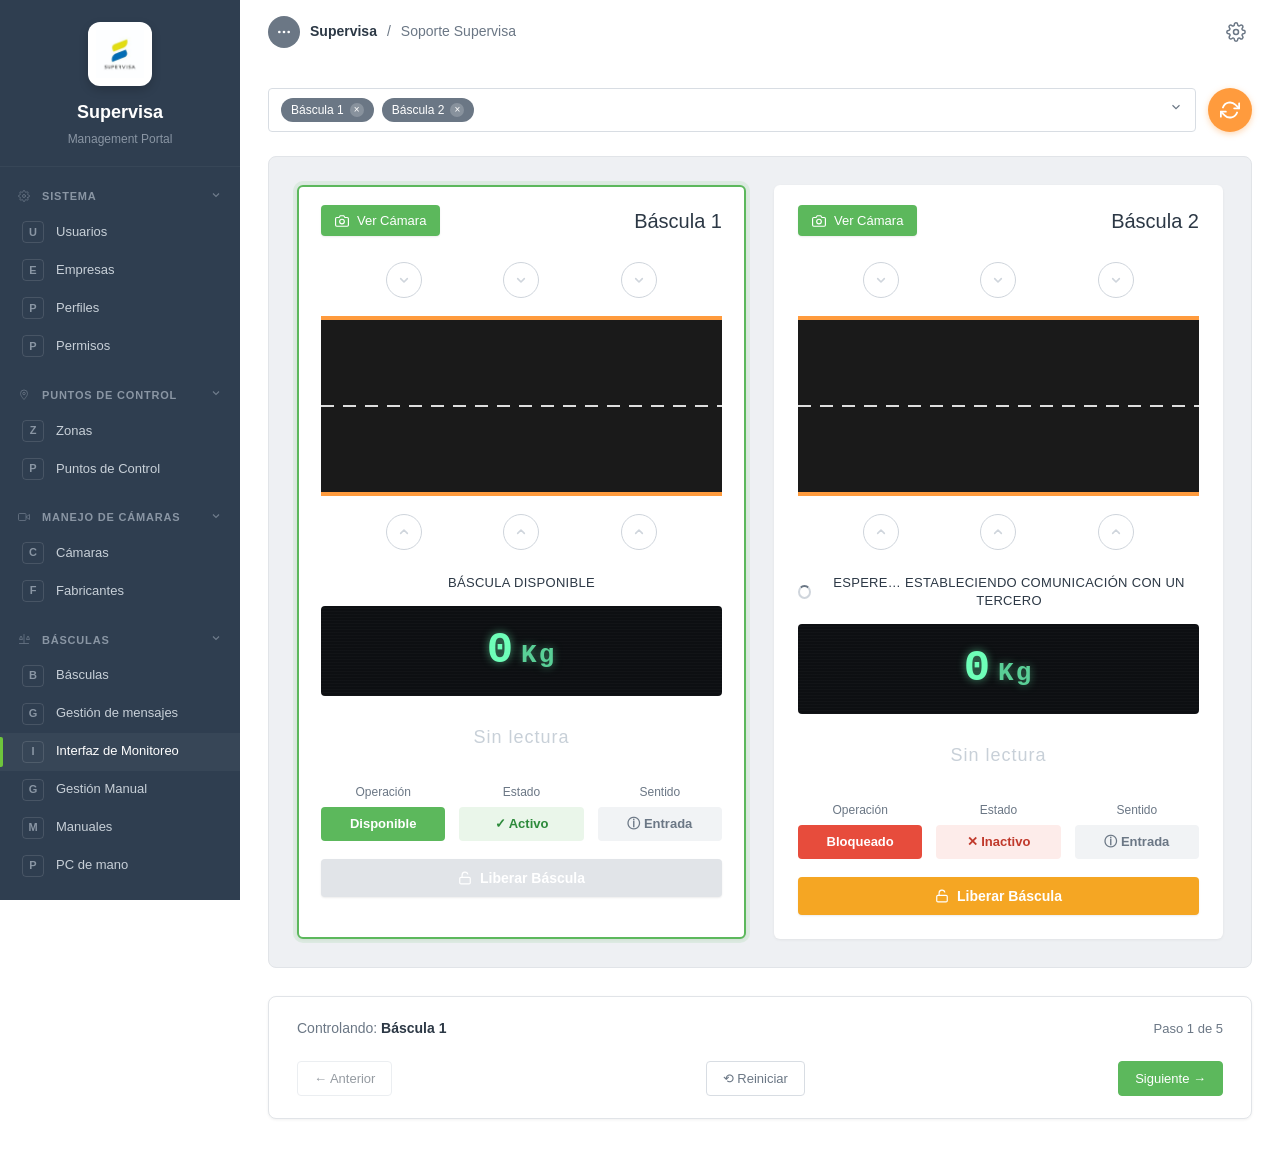
==== index.html @ ec1281cd "add index.html for Vercel deployment" ====
<!DOCTYPE html>
<html>
<head>
  <meta charset="utf-8">
  <title>Interfaz de Monitoreo · Supervisa</title>
  <style>
    * { margin: 0; padding: 0; box-sizing: border-box; }
    body { background: #faf9f5; display: flex; align-items: center; justify-content: center; min-height: 100vh; font-family: -apple-system, BlinkMacSystemFont, sans-serif; }
    #__bundler_loading { position: fixed; bottom: 20px; right: 20px; font: 13px/1.4 -apple-system, BlinkMacSystemFont, sans-serif; color: #666; background: #fff; padding: 8px 14px; border-radius: 8px; box-shadow: 0 1px 4px rgba(0,0,0,0.12); z-index: 10000; }
    #__bundler_thumbnail { position: fixed; inset: 0; width: 100%; height: 100%; display: flex; align-items: center; justify-content: center; background: #faf9f5; z-index: 9999; }
    #__bundler_thumbnail svg { width: 100%; height: 100%; object-fit: contain; }
    #__bundler_placeholder { color: #999; font-size: 14px; }
  </style>
  <noscript>
    <style>#__bundler_loading { display: none; }</style>
    <div style="position:fixed;bottom:12px;left:12px;font:13px/1.4 -apple-system,BlinkMacSystemFont,sans-serif;color:#999;background:rgba(255,255,255,0.9);padding:6px 12px;border-radius:6px;box-shadow:0 1px 4px rgba(0,0,0,0.08);z-index:10000;">
      This page requires JavaScript to display.
    </div>
  </noscript>
</head>
<body>
  <div id="__bundler_thumbnail">
<svg viewBox="0 0 200 200" xmlns="http://www.w3.org/2000/svg">
  <rect width="200" height="200" fill="#2f3e50"></rect>
  <rect x="30" y="80" width="140" height="40" fill="#1a1a1a" stroke="#ff9b3d" stroke-width="3"></rect>
  <rect x="70" y="88" width="60" height="24" rx="2" fill="#8b5a3c"></rect>
  <rect x="130" y="88" width="18" height="24" rx="2" fill="#2c5b8a"></rect>
  <circle cx="100" cy="50" r="8" fill="#5cb85c"></circle>
  <circle cx="100" cy="150" r="8" fill="#f0b429"></circle>
</svg>
</div>
  <div id="__bundler_loading">Unpacking...</div>

  <script>
    
document.addEventListener('DOMContentLoaded', async function() {
  const loading = document.getElementById('__bundler_loading');
  function setStatus(msg) { if (loading) loading.textContent = msg; }

  // Error sink persists across replaceWith since it's on window, not the DOM.
  window.addEventListener('error', function(e) {
    var p = document.body || document.documentElement;
    var d = document.getElementById('__bundler_err') || p.appendChild(document.createElement('div'));
    d.id = '__bundler_err';
    d.style.cssText = 'position:fixed;bottom:12px;left:12px;right:12px;font:12px/1.4 ui-monospace,monospace;background:#2a1215;color:#ff8a80;padding:10px 14px;border-radius:8px;border:1px solid #5c2b2e;z-index:99999;white-space:pre-wrap;max-height:40vh;overflow:auto';
    d.textContent = (d.textContent ? d.textContent + String.fromCharCode(10) : '') +
      '[bundle] ' + (e.message || e.type) +
      (e.filename ? ' (' + e.filename.slice(0, 60) + ':' + e.lineno + ')' : '');
  }, true);

  try {
    const manifestEl = document.querySelector('script[type="__bundler/manifest"]');
    const templateEl = document.querySelector('script[type="__bundler/template"]');
    if (!manifestEl || !templateEl) {
      setStatus('Error: missing bundle data');
      console.error('[bundler] Missing script tags — manifestEl:', !!manifestEl, 'templateEl:', !!templateEl);
      return;
    }

    const manifest = JSON.parse(manifestEl.textContent);
    let template = JSON.parse(templateEl.textContent);

    const uuids = Object.keys(manifest);
    setStatus('Unpacking ' + uuids.length + ' assets...');

    const blobUrls = {};
    await Promise.all(uuids.map(async (uuid) => {
      const entry = manifest[uuid];
      try {
        const binaryStr = atob(entry.data);
        const bytes = new Uint8Array(binaryStr.length);
        for (let i = 0; i < binaryStr.length; i++) bytes[i] = binaryStr.charCodeAt(i);

        let finalBytes = bytes;
        if (entry.compressed) {
          if (typeof DecompressionStream !== 'undefined') {
            const ds = new DecompressionStream('gzip');
            const writer = ds.writable.getWriter();
            const reader = ds.readable.getReader();
            writer.write(bytes);
            writer.close();
            const chunks = [];
            let totalLen = 0;
            while (true) {
              const { done, value } = await reader.read();
              if (done) break;
              chunks.push(value);
              totalLen += value.length;
            }
            finalBytes = new Uint8Array(totalLen);
            let offset = 0;
            for (const chunk of chunks) { finalBytes.set(chunk, offset); offset += chunk.length; }
          } else {
            console.warn('DecompressionStream not available, asset ' + uuid + ' may not render');
          }
        }

        blobUrls[uuid] = URL.createObjectURL(new Blob([finalBytes], { type: entry.mime }));
      } catch (err) {
        console.error('Failed to decode asset ' + uuid + ':', err);
        blobUrls[uuid] = URL.createObjectURL(new Blob([], { type: entry.mime }));
      }
    }));

    const extResEl = document.querySelector('script[type="__bundler/ext_resources"]');
    const extResources = extResEl ? JSON.parse(extResEl.textContent) : [];
    const resourceMap = {};
    for (const entry of extResources) {
      if (blobUrls[entry.uuid]) resourceMap[entry.id] = blobUrls[entry.uuid];
    }

    setStatus('Rendering...');
    for (const uuid of uuids) template = template.split(uuid).join(blobUrls[uuid]);

    // Strip integrity + crossorigin — blob URLs from a file:// document inherit
    // a null origin, so crossorigin forces a CORS fetch that SRI then rejects.
    // The manifest bytes are ours; SRI protects against CDN compromise, not this.
    template = template.replace(/\s+integrity="[^"]*"/gi, '').replace(/\s+crossorigin="[^"]*"/gi, '');

    const resourceScript = '<script>window.__resources = ' +
      JSON.stringify(resourceMap).split('</' + 'script>').join('<\\/' + 'script>') +
      ';</' + 'script>';
    // Inject after <head> so the DOCTYPE stays first; prepending the script
    // would push the parser into quirks mode. DOMParser always emits a <head>
    // (synthesizing one if the source HTML omitted it) but may carry
    // attributes through, so match the full opening tag. slice() rather than
    // replace() keeps us clear of $-pattern substitution in resourceScript.
    const headOpen = template.match(/<head[^>]*>/i);
    if (headOpen) {
      const i = headOpen.index + headOpen[0].length;
      template = template.slice(0, i) + resourceScript + template.slice(i);
    }

    // Parse the template and swap the root element. Scripts inserted via
    // DOMParser/replaceWith are inert per spec — re-create each with
    // createElement so they execute, awaiting onload for src scripts to
    // preserve ordering (React before ReactDOM before Babel before text/babel).
    const doc = new DOMParser().parseFromString(template, 'text/html');
    document.documentElement.replaceWith(doc.documentElement);
    const dead = Array.from(document.scripts);
    for (const old of dead) {
      const s = document.createElement('script');
      for (const a of old.attributes) s.setAttribute(a.name, a.value);
      s.textContent = old.textContent;
      // text/babel scripts with a src: fetch and inline. transformScriptTags
      // does XHR against the src, but blob:null/ from a file:// origin is
      // silently dropped. Inlining makes it a plain inline babel script,
      // which transformScriptTags handles unconditionally.
      if ((s.type === 'text/babel' || s.type === 'text/jsx') && s.src) {
        const r = await fetch(s.src);
        s.textContent = await r.text();
        s.removeAttribute('src');
      }
      const p = s.src ? new Promise(function(r) { s.onload = s.onerror = r; }) : null;
      old.replaceWith(s);
      if (p) await p;
    }
    // Babel standalone auto-transforms type=text/babel on DOMContentLoaded,
    // which fired before we swapped the document. Trigger manually if present.
    if (window.Babel && typeof window.Babel.transformScriptTags === 'function') {
      window.Babel.transformScriptTags();
    }
  } catch (err) {
    setStatus('Error unpacking: ' + err.message);
    console.error('Bundle unpack error:', err);
  }
});

  </script>

  <script type="__bundler/manifest">
{"fcda21b8-706e-493a-9b18-1ca7907c703d":{"mime":"text/javascript","compressed":true,"data":"H4sIAAAAAAAAE+y9eXvbRpYv/L8/RcW3Y5I2BcXO9CxSKxlFlrs18XYlOZm+bl+pSBRJRCDARoGS2Ym/+33OUisKlOw4PT3vO36e7ohAodZTp06d5Xd2Hz68Jx6Kfy+Lqaq0EqdKTlt40sAfWa6uVVmvlqpqs5/[base64]/gLfR5VlQqH4hvTV1D/n4k9lydVIyqNL3ASulFJpe5+JZ/DN8OuIrBO6+HUBv3WxwI/uOXX4RW5cwW4wIZLqI4ED9/GI32730YwoSMhTcBtpM/i8FaK6Hbppi2g/1794S4lg1RwQ+q0VD6QAwe/2v2dfaY3u/[base64]/er0/PB5/2cwx7KMv3p2evjH7c3NGjlPtXd2fnpydH7x4tXT4/6PaSkvlnWuOv09ffXs5Pnx6ZYeNzUsVpP48oeTp7d8eQ0rGn959Orl+fF/bhnstK5a9b4z1mevTn88PH16cXr8bMtE1c2NbPKLRs06c/Xm7DWwii0TtdYrYDK9Xz4/OdvSb/P5RVnoTu9fHL941f/pUi3r+Ivnh//nz/1flPJvm/iLV8+enR2dHh+/7P+sns30tFGqct++OPzzd8cXJ+fHp4fnr04vzv784rtXz93HRasa2daNKf7s8M1/JkoP/v3fTckBFLWcZa7aE37xrBou5Wai8PekVMRlhShmInyBfLFal8jPDJsNCnzh8WJTjRCNatdNhV/u46MP9/A/0G/3fVs34qBn2A8ehA29TRZ7B/0Ky6Wm5d3+PTu+ziiwFwH774wjKBwMKBooPt2Fc1uIh+J7pVZatI2cXtHZp8R03TSqgkNRr2Q7Xagmw7K7Pnc/okJPbRk4L7A5rhoq//eialVTydI+gJGJn6mGermqK1W1H/jtLv6XW9/D/kJ39+/a3wl0ZKDhdJgV83UjkaT0eroQUotFfSPKupoLWYn1Kpetogr1ol6XuaD9mItZ3cASFK2olMrhEOof/HfQ4BG2ZkffNrLSBbQcjSD++HDa/u+1Wiv7ZTDwMU3lrnjDJ1KjVk2dr6dKTNRCXhd1A8O/xDGr/A0OSF+CUFOquZxuQNJQGVGUxo4W1fw5vtoTM1lqRU3kRX4GNaxLRW+pKi7zUfNf31SGVKjsefwSRDb8wiy9uFnUZgXqm0rIauNeQlnZCtnwSnFV5UZMFBz4IAW0zXraqrx/jV5hu78pbdomn6rJes7tPmvkEtf2g+GF/PHx+7aRZ62cXpkiZmNaLqhVXGqo4U+z583O760RSxsewDuePkr3M+u2KA5cf8LWXft36wH1ASYL6BlLiWK5IpmI9mhRAW9WuZhsAopqFIj1QFT3tvV+rsxqU+1mSm/5Bgsf5rmq8vUyGK8bKiyc5koHAxzBYZ4DD1EwZtHWKzHDMd8s4FIBL2hkQOtEp9eyLGBP5fe4UmDx6ZkbeXNLzT466JlkO7nQp6cKdn2rSGZWbkLNDO7olZoWs2IaTf29e95A4ZU4uOMs7/ujgS+TfYcXwxGcgIOBI4fw5PKp1R1Qu2Lnc/4zG1VVcAKfTeuVOnx9AqsOfA4X9vj9SjUFTk0pjhoF83l8DUv5J1nlpRKHr0+yoJojOV0ovh7YqoIS5/Y4OG/kFKjBb/FlLa4q4HuT9VyPxWRtTp2VamZ1s5QVXEGVbotqHg6AePWfCqDecBD4Wot1pVv460Je10UOd+dnsizhFiRmSrbrBi/Az4qJami2dbuezTJxUrVAMnjmUFNED2JaN0os1XKiGryaLeG3krooNyIHYhGazhHoK9ZYaL1WGpp5evyDmKyLMtdZOAykstTMnOMBc7Mopgvq5FCPTAOKqVrc1M1VFnDgM7zwnTBn15bvp0WWvZ7n48433km/1/ei+xWePXvdR/bk8DoX9TzrPVDSL/ZvqakrdKQe+7tvshFTWZpruNKw+O2izjW8keI7OVGlWJXreVFl+AV9dlKJ16evnoohyFGVWMnplZwrLW6KdlGvWyGnU6WxUiIrcwrrEV/x24XawJkvSjVrQXCzD4pKt0rmuOKWV9/IphriXmnj49GxIxDqhkAkFyVuF9nM17BndVaqat4uxvAEqAXUD4dNIzdDLPmNeCy+pY92xGOxJ74ajcXFldqIA/F4n/76A76nH48e+UxQYK1vsdSOePzObxifvtu3ZS1PFGLVFFX7o2yqopoPBzC+wVjQCKmfo+hcvUf/s1OimqZuPm5Ontx9Up54s/IkmpYnbl6e8MQ84Z+9U/MkPTdP7jI5ONK7zI4/PUEVJSgoowqMrMiaqelCVnNUMIEyqqznxXQsNvVaLFGHeSOrFsgZVFHmO7pfoIBal+rHol3gkflUXWc3NzfZTxro+kaVZRYszlZB8iO4xL5XnxFe7igGDUfBuU5f4/15MAqJZylbOOAHX+qBWymmGPgPaGamsh2+xTrejQJ5RemyqNqdvNBwCuxU6j2o1ypFauMdwxR2tZypHVBJVfOdaa2aaSyyQEswv8+oQ9z0Uq48bWXRqqXfeRY7zrBaems7N8LT50g2arYu98TpS+/WkSu4IWpRV0QKq0bNivemN2FPsnWlF8WsHQ6Y0vbEQDzieaNGflTI/CropCyh/roatAL1qatGyRx5aCZXq3IzYg013n2mEsoULTcMvLpR8kqLk+N/2xOLtl3pvd3dedEu1pNsWi93Z6xi38XZ3aVzeffx1//8+CtXx12XpKp36CYK/d4p6/mchRP494wnHfR5bQ0XKup/BkfJkPfDW9x078Zmf4yjuRtFNxdY57zIYSLPWtkquqE+q5s31bJeV63K7XWNL1zxAfGyrlfD1XpSFtMTkIuqqRrj6aaal57U7e/DC3u7RAVQ+HHmvfQ3m726vqQ9G1Ty4IEY+g8y0K+UcoNlf/klKJxV2C0Qm+mcLqV2+wyauiGy+h7PorDdR+J+dl888gYY7Ok7TuVb18K77u7pyPJ06Nw/[base64]/QSfwVBz+hLAuEZdgn1JFRMeUqTo4WaXmlxs1AtqPzqBtcSuSEOUxetr90ptF1jq2VZyUYujZoF5vhDtLlQbVSYHzfKnrBwEXL1MBf/eVLXpZLVB3HerBUQOLc4ptuEqKGnN4VWXheausXrsX0yK5wiaJeVZi+onj1PLxB2tKOCtfc/IT6M78Vz96xupkq7lcjYosnarwp5uyiq6/pK5TDFFVB/ofmKCARoqpqqppVF1W5oS90olI8fPqzq9uFDoEkpnr56QbpISQyZPzU1/BnkF7mxc4s7FtcRGwbxBpql+nW9BLpXK7C4gSKhZdWf7Y9Z8YHmfbGQmgQnUOqsW3GpUdCADXgjiQPgHsnjjuGc3BRliWVoNsQlTZLdFESll5ZFYHkqa+q5tH36sShL/gCty+7N04IVp5dxLz6WSmmaaCUbRdfTDsl/awjpA44d7+JHOAlCzlrVhBuHiKS7cb4lceiDx2MEnBZWGytLuII7qmUWRd03OoykCpQoX1XIIpBcrTK4ZwuM7UhS56noP3wHM1f9YNS7Z07VqpS4a8rSDBAJLBOH5Y3caBSXkG7rxicyUFCskRKpuE/3vE4taHjCs0FqUSzhu0mpuoSpGkWnl5ivZSOrVvHCB3UgLcJGXi5VDg4M5cas5VjwFUE85HswLFTYAyIEXkMcGF27cbcyn4FZqMscFIvrTj9/E9Il49kHpNBStQpnWbxU79tofv970jqTGY5qK7H7w/902m+85rYQ/5kCPxih1xOt2oj6kU3imaHeF7rV9lpwAXeUoprTChXaVGaGz5+yvR3qX6oGr7cgMbRqvgnENHktixK1gG2NR4CpjwWjAlQ7qKUryPC2BprOxPmrp6/2QKNaayWCLoHYZS865hLzUOTrhiheYYf+vmS9kk1byNKjan7Cp1lbw47GfuUkCf5dqP7lb0DqZ8wit5G5Px2fTuWGGQ/8+5w1mLF0fiBe4Rpk9Nu+VstVu6FX7k5HbfIHs0apv6mhV3C0H4vE36GzEAryC1WuQHMNwjDMG04+kT1S5cy/qfjisZ0mK30MgfY1Xl/B9WTMC9mYSUF+jmXg4gj/3XfP+SO8tOFfqAs4CZpH6YmIQDRqpscoBcO5wrMmRV7MZooMqzRJJfQgu+cagg/FgT+RTutQwPIWf1N8oZnJddmaUaBMhY5xSpairhQ4ZejYRGc0XZ6FzrZsKjqwVf7yS/KGYdXNdmo9vUGhQ0ustaXa1d3GH2PpwMoD9CmX+khpwJm1P5ck8LnlgNt7aHX6vkQOHW3WldCbarpo6qpe63Iz5g6yBh7aVWANW6OyaqIE+x6Itp7jdTATOKFTWZnjBS479YoUXFSbZYt0ceEZUu/VdN2aW49hd9BL00lUDEyp7Xv2zgFnce4PnFwJPSZpT7rcr21sLw0TxfcQYe45q7oA9lxRhdCX2RrNZUM4D4MZGmXipFOPVRSsV3hmWppz29tqulHBCt0JOcoIDmmwuODCapzRiXJ7nuqbNfWSNtxDe/qjTsSOHpbMGyCSVKOmqrhWr5E9wVafqFndBL4w0TVrjLcmJEH0zgx6DK8MS7O3NtDtTJQhH+BY7FUJnfVWKzyGf3GH523nce0NsuWNxP+Ml0x1l1Pc+Bm40/wjznJt6NI/x31dQqxpgAMlzesslftOCOlT2HeDYzexYLa+SPsdd8sEjsTRa/SfcGd8u2jqG1z8Y9Ty2aN9mGXZaE+08ooUG3wW1TOenGvZFGSObmujfwJlFGnYnIoWBUhiatvryZww0TlvskjCYbflPmEmkk/Co+Uz6Wo+WVPD3fh8Wppfr6PxtYy/Uj/zSdqZhx+5PZncWDMJJ8WdNmjPDvXUFcEmjbdliiA9TQrTpEeFHT1ISIhP1apRoPfOQcTX5mCAv62zOt4AQdeOkm4xNQ4b8EsRk9dFNeWpB1ESqZjc2eFWx00ArSxB1hw0Cld3XrNf/bK+preivoYwC2LlVB/4GTaVmFhRG3xIWAV/o5yKfa7aFkM0YBtI2OjoZjnQLAI5Jz4n6qPlx84ADvrAciVPQ/t2YH8Mxp4JYCmvlNBweMPmATUxnMogME6bAuUSjUTHF1TRqL+ulUZpl40AAZmSch7qWjUoCoE/DASNlGB+ywbvxlYf7OsT3oYX/jHYdCjigs5rDGYBBgmWPyvv0BjEUCtFfbmzYe/rJ1//8ygbvCNGuX/Pm0pYC0NSRV2xbTKgaBIzyXRRVLPaHQN88aJaXrNhZJjYLWPhV+JMR3PV7iW97MxFcjj4UuOZAtvWLTw6kpSyqMR/yGt5hmsXEnkmvtQD6u/br97xH4/fOWuLcFp6G3bjOxjwf0f7waRZH4lZhXfxoorI0Q0BLWvBu2wh9aubyk4U1THyR923IFx2HLX2lh6/u9XFwa7J0/VyuYGJDq9Z+NitlzhI8byADx3V1bWqClVNA+9dEKLM/VEvZFnWN0L9dS3Lot2IKRiLcA710Ru7ub1uvl436r//[base64]//[base64]/WzzD9oUdSUZZH7Mx2DvSRXom22XiiAjg/0LDMp/yVk2K6XgjQ+Slo6cRQJTzgnDNJvyjR267zkjyZ4U2U3MbXK4HKx8lGzGqQBwoKuXJbAi+x6BQ4xqIDuM3KdqBNfQu5WqkK5HqoVq/BxUflvl6g4RhhWlrnTDyUoBAG4WAsrtTGBlHBFVu2bVNM1qAEODo7s449Y08kGAvVTrMRcjK8YFOtbVPgRcvUho6IYLtCt0/zPe18n6OOw3HfoCYV2EHGNZkKgc8taw0+9ssl71DtaUhJt4fMz1UHeoRLovhLa/ayc+gzY5423q2X8Xa9zMR34Jhdbcz8YssgLUlTHXGmV7NLNLO7jfa6KZZ4NLy7NPpp/[base64]/iyQ43QS9wBoJWjLhRMukU1H7NcD6OYwCqTHxierXM0caJTp6lVfIc9jqnXbYYx1NQoo1ubKFABURV4JF+Ket2u1q2pzxh2b8jTDY+EIRHk2B1Fr+HQfooqP9rTbPwgnYmzX/E64H5ZGE0a1gk9hNJ7yEmEbBvDPopqtW55YojXQBOWG1a8l6VWemx843BAPBLaEW4InmGAwC/cJp4q3daNHxJ5g5MFn7nJNAwzXslf5WXtnROOp+3HsQZIC9+rzbYjwr8i9519/ulErqSDc9omZLyBGIqCFLIVnAh107IQIr7UGepHSDVJy7Jc6xZNH7i78sQWMv9Zmw0E8wqum5F45KsQzLHZexQTfYJIOmxrNDmzzVzTlmqbeg1q7EVdtxTBukQ70OiWQ3iu2h8bWGRUqQzrdauac7xnFVVl/rzBEoF5njynnZfxgbCf+t7HXuS597Tj3hh84d13UEHCXeVmbLdiJ2f3wspgLH0Z6cWviAIPxLf+2MC9eQgOw0HJR+L+6L7Y8wvuG9kNQpZBUgPbHcn8RP+NghAFwKvYhdhG3033WVMvKTYuXocj0i/gOuCtNrx0tYkxD/ibge3Ry7pV5qCE3Wj6YcKlDDOcq0o1yLMh1oA0r3BM9XZ3OPKipDo9j76AZQjGYGxK4iC2AO3uij/hkVLX7VigqqUCrWXdiJ9gqxUVBrnS8EOq6eAr+OyArwP4GWCu4IWgWkOQ4SDBEk7JeJkTH1DvV+SSwOdmsWWYI/YON07ScPSXG+dMzmcn48vMOJQXFarW5uT2Z2yB40nbis+QoozW3widiUo2QEwsXX3wtb4pUPD3F1jgqZQCktmLmdzgmUGRsQzQ+9aDrul++Zpwa5Lf+RAyiS8Nfkzq2xi+pvv5GWLXvADommQFPqZL4msD6LL1W4vq0l/Bc0B04Uq2LWUHkcRfsux3v6MP/G3gdcgHxnFdMWEoRhvqqCLoasTHjNsBbJDsqK40iNID7+ALV9BB+cQNGxSfO7dsPsgugj68NmhA6T7E4D57yXb8E5OUkjiv5LE0FoNnhP5zSuA/qXYsDE88TjxF+ahL7WsPfoD+wfq7j77o8Neg77agP38f7vVMZh9Tz2jjw/nzAgCD0kO0uEH+EMNewYABQChQzEary8svN2Utc3EQls8u+EX3C3BF6xaHp8H0xcqQu80CVDPkpkejsHGrF3kfL0Li4HJrkFyPW7S2M1mWIBSu54vUMZJC52HVmWc9co6SziYdlnBQJMdnx6c/HD+Frfr6zCq3r9RmDzU+Y2525v+8uAAkuOgJQuDRM2OYxpBSgJKQJTT8vdqwyepsgXc5792pmoXvOOLpcFKvWX4+VTPteXamC1jHv1AmXkj9A8gcoNYnxJ/UfSOcIxuGCOH64Ic9GwQ3Dxgd26ntfM9V69XwVJHpuG6iaqCcR7PQNtf04AHXaVwaeVZCwksp7zzDZIJiqH2wSCFDCcya6an6Xm0+daqu1OZzTBVW8182VXCJvGWq6MX3agOj4Nb/iF0y9snEDcnEYyLhHhqHTgrNTJm7fw7G/kX/fgrH3V/ON5WZfywyf6n3xOWV2lxaj37UWWTivNmwdwdDMhg/nUZpMOeiuFxU4tLO1iXj2dCkQtwma35BN+ZVhG64cM5hFXQhh2sXe6xPF0WZO5UGxdLzhQcUWtAR1OM6ayxWRN0eGmMS3uF+0lndzHfLorra5enZwXUaDcKV6qUTnrPk8kVUGIRfpp0hmEaQzp3nA/o9JFswDiMWsmxSOoZr/BFSFHqqZr+eQk/V7KMpNOLqvRQalbuNQhs1+x8K/UgKPVWzT6dQOLRupdBTNfsECoV6Tmb2AD+SVVW336nDdVujGwmo7racQ3xP8o43/+ILZ0QHUCczjrwPHpjvSKDZWpp87V+CHgNOheDD+KiLI/t7hc7+1tgHItxZaZHnbdDcu3CT8bZx4vj9L/V9vPPJomLatiYtfMm6jzPSm5JHjvODsQ7sjQI/v5y8UtnpfSl/[base64]/VWbdgRGQy7h/op5cGDWGmBWqzIWcA5G220CSsVlXeTFDz2ZgznOCh6CRMuxayjf44Qe8oHYeIu/rPL1Sm/[base64]/L07riRQTeO3pVgk0QrQFX8dQ3srMgBQWi2IZ4pO/uDKzLbcC+BWT52jX3HRnU/vBdpaqJwrWsSkFRQN9S8h/9vakJdw5UTb1HZ0DhhAke+xzFErvVTNa2bPLKJNkqvAO4dDNkzw/xtUJzyuAAoLWqC3LP7s+O/x+4WjMkJizUryc/JAT1hpGBxrXDjrCiEgS2ixhVRvSeCEODGT2GkcOi4LYi7j2JUcUA3i9r6LWbR6nJ8F+/C3Pil/ajk1Qu5EjXFMxsUPOM/hie1q4l8RyDEEEzcXuIFoarroqkrwnbjD8y8XVC/UcXCxn90mmcvhmoe0LhmZzryCSVcSnDphChv8qeFj12f2sRMV3W1o9BZA30ThsQJjavUmN0OSNp2NRXVtFznCiIQm40/ImgUQhdb9tsfMR8k3EzCZoVjyatqXtVwFBZtZs7stKgcztEYLwoE5DrwvdpDydiDVsZ5tiPtvLppitZJ0+45Xkcc/rJwsGR4vgCTZbYI5ADQmrjsbsfebVhjMUBJ9zOPJXrBg4GGwrGc39SGCDULMpSp46b2zkE+LZ1viMn8oDzaQIfzJEly5KJqyNZ/o8QC3DALPmB5QMTo7zxnOPd/n1nDpty8+SheQRS8f0GIwuOZhums2d9eKm3nZB0al+mGKDFSLskRWNQTSM3hyB6u8+JaVc5K/DBwD/bF8LyeanqwI1dFtmiX5f8iKvHOniicIBCM+Ag2mke80jeq8o9bmBM0s9DZo1UDtx/0ccWthd7wU4vbbD5xCml6RnCgzlrAvuWdZ7h7Ow9pJweI1QgPTajynVBMVtTGmu/QuXMmDryriXczieNt7npLT91REh3y9Mt+h/xWe/yFnII2aMv+SXOMfkiuaAeDjmc41AAc+Apf8S1litgLC5ma7Gq4t/zktkqwGBPSkv3FPRkKyInEVfREgu1BpEQCgRkAxhsZsgRuGGpJxB009ebrEag+vghtQXFEki0bKhiwZ2/Ny3d2Otyj3jsrgmfyVjNizZLc/8B9FwIBOfbdRJUDPgzeFkCCn6kGoPXqyjnbAteo1A34apRlTeFg/tQZaHhU0nDLzxG/NgFpK3bEE3+TReUPDsRjNxXYSmbKwCzwn+xmIRTAyyXq+cavxfYLgzFMyEf0iWPtNuKsEAfiq31RiD9Ew9oXRYil62p/W4Q4uoV4JByOrt0mITH1HiTxIeHa2cYP0rNG8S2ORk6Vrstrhz1CN/PQV8JEr2dc6LV/XbIBjfaNNcV7z/Z7N1a6Tmq8Q//+5r9tq/gV32HDdF2igNX98gtw8VgHGXry9bseiW9vdzYavKkwVH0g9tiYH0wBMOJgoB9nF0vycKg3GpX4SGvG3ax9vuBxy028V1trbuddh9eyrtRhlTNkGBx5dZkfG/mwUjffu7mDVavUjdMQBF1z32XUS/p4LLwX2Gfv9wX1P3hitAreM9YweI98AdC4HNiedYCTjkrk1VtFOg514l/SaJ4BbgEOP4BR+RQhD1reIuPBazOBVirvk/KA5KxSxcsS5T9L7OwY7+I+K978tgn5AlQJht9ap2MZ6mIJBQHU3GA7Ujmi3ZoeIFZvGD7YEU1fNcUcIAv43IPTclqvipRcylGZP38Yi0jyv7uMS7KW+dzKWU6sVY42KaULiFmEh831I9wAwROZtD/2ZeZaYnlN+bRNNZLUlajTXwOMaajYk5PAXVrZzBWjVNngFaccNEIHOK7ynGqvqXoiJ+QUSu4IrDekVEte0ADc1022o64kr8KNSUuI02A0oHZQY+g/GCRhYiEA5Fo1Deb0cPXWnMBIBXv781wVYKpBIQpKL9DZl+yPPHMK6JVsPP1a6nZh3piO9vLUjiDyj3B36BXZeS0UwWuYlzpAn0/KGh7TyYwc4//ukWdELM30ftOZx3+Ma4OjxT7ZiVOWukF+0S9ZiX4x0S/08QKYldx/vqWi/kuP7wn4Pxeg/34XoNvvKP3ypAoktjtZeDrS1Q+qKWZkWrFQBs6yGRg2P0p2KjRqqH3pyeElGXMmaxxuAVG/pGKXvf3yUJRCCa0gfm6FXIpl70bJgAGS4RciyDJ+bLyk3SPrE4+fdA1Zgf/s2fHrQ8yvCcw/Gxjn1bM33wVv9gaBMvNYT+WKJF8IJcLDQ9cM7gUeBCYEBy1tOP8FYUfdS9iQ0bjMoonCmi1KnJl5UxDNalQEPkrBpdBr/26GRkN8eqrm6r04ELtvD/be7c73o9fN87q+Wq88y+LgYLAnBgdfDYzWebCHD54MaAfENeR06ooD7B2bqoZe42MfQwh8qzshKkFX3mIZ3psfwovJ4HdwWAftdvYQAQyfg42HskQaFBBy3kIDNTqeSM7dALwXcr2Ihbx2xmln/Wc/iDgzgu/K8ULiwRykeYO4ZA5XABnmOFyNv+w+gsXoruKb8LMhxT6Em0S9b+1E9zczFoPfPdgddLnMHzF4DP1DkIpbBlgGcGcyGqNm0l5F2AFOAgZVj1eFKXpo/6KwWrTOsAcSIEqjL48jY1sFmds/gGCt3osT/H+DNk2oI7PgcwukwCPv2TzekvkBb8yCYHrtVQxb9rALntaEmwd8BeVLmCOKRy44/YQD3ZuURZWXm8CfQlWAL+YOazL+EsL1pKynV2JVY5IfMFGRT9XxGWG5BdouSB3v3Up9fmie+wzRu551JX/KZVgW06I19B1m7UwL0l6do86ZGezhIUrT3fIo/gDgjGkavV6aJQp/nNuT1p49LbVq7wVnLb61CB7Dr/854V+4lKuTqq1DOWJMe31s2MZrTM40xqvuWf1MNl0ITQ9RxPgcWgEn1ETiilhBdWC0afScz85BMP+HLl+BnAB6Hoh4KwhGpvhFjUtmrlWeKJJMR03QiUcG59CyoI4gZ7Uc3jUw/tZLIRMKwumIQQ4XMv6Xe9FjDtb0w4e2tEj/MF1VHI9kKN6vyfTIDC8ZFCfCiCZfINjrK5SMX7xj7+2W6ESDhp+GIvAFnUuxEG3SjUOk2pEpwRUM6ZuRwTJDsEQUGRGBBt6NGbcaLwlwnEmGVUT4AgqGJodOPgsdhRpXFawVzeq6RaUKUS2tq/A2hZgD2sOef//FVxTnYPcZbQpQQjs561HEji+481+NxJ77Mswoy6hW3tR04k94qx+5XgwGkSLb9rDDJOFft4L06WxqwejE3UFSzRBwJa/XMWMyjY3FYODLTNNkkMvUa8tLoWdvXj7lJIZIMxkI5H0TGof9saPUZTG7JLxYPIPIWYcwWTR6/XLQG5ybBoJdzlRclYGVEMdnzwFfu1mDr4+u0WcI9KbW/5dj6ICGwensJour8qCY4C9wDaobzukFEsyVZkdJikMWea00nMYo90nvQHRT5M0JnqiQqu0L3rGYmc2+gTM4Kj2KmVHvARt/eKfoQhFzh64BIqA2A3gwqRmHnF8TrBHAxV+pjeZtvmFfmzGF8UtfuUKa02vVaHVYllapYVBn8xrv6gZbCLGEqUh3g9FhLB6J4WdfwF+3dOLbO3bIKgGNm7JG8YY1PJLZZTh7vxp+xZ/DmCWhBNYZDrInsYfZOh9Z9pzWiyJbylZrvQh4Qp/k97gjlWD17p5YcVC359yynrSNUkeImovaHNCO4S//XJnV6yo3EqGFZKdvPQW7qZ+J6ZYjxztXxKPg1u+JTeaQsXYjt5W36aFYmZZWRHlH/NvCUxqa7iN8ZzCS+HTkw7Hwli2YyUcHCRG4V/7ltjzxN/LyCoVAHHJLCFnPKop0ObG/3UwFhzWLz/[base64]/Uwbg+G+Jb1tFTfO2C/Ax+XF8WMn4Hw2Y8IHrgeZj/VRTUENHQ8tj7AsRU2M0JUJ84Oy4GcS8V6F4LxQNTVslQkQ3uHypiUtGazcahovLVS3iM+tXiguawMw71m9zlpHhtUH3HoG8Z4zgq641+GloYgkcHHKPbxp6llKVdeNQFK2lKuTAZmuxtI4RUlqYHTTckpJ6koleSZS2ZaePjBjdhybJgjo/JTceSOYfzDh9CBdvQB7zmETChXLhCwo2A0yDWMEYP99AYV6/+MTYNxnLk7Jo9c3aCjODZZzzhqWDtUXV+hZMbl6ZPgtUvJ43mUeMqW6MJlLm2hncyJMBy4fCDevnNS0tSKR/ioR7tFn9KlMbo4otgW9wHeWxMvAaozRWB7lkVGqndqpusPRIkP0nqBW3YB1fCbbAUcyq8kWUNLRjd9nhxkMiMcNt+hnMD5K1jXHiKLg++rR4/2STcNtx7jgFVtMAQytWhVl0+RyKYIZHM9X/wX8ywIvzDsJsG3ZnVzLKcL2Ob/aHzL9azDrPjdUYJnha8SLMcUSFCEa3Ec1WNI5O6k5FWWQar0DSegsSbyUT+lkeLlQ6cTHebwrATTGaZ6N7NsQjTvSGOom6DKbCd8251cwQcN59Br1A5JzuHm/JUk2tZWQRrv85gbR4a625YjzaC92/MHhOmiMyGY2VNOiYVZ6IpGG9kMrWxpwQe1PNfOwYCUwybBm0kaC8ZQWxXFW5rKPstkQiPRZjcX+xD/nnSGhXbTJTXAz+mkVRcyUd5jay26UgJ1wIVQGuDPsU1fyTFgtgGOxPZTA5pgeDnR6AUpJCAls9dbW0zXJd55ADQe7Had4yDiNzZJcsB0/HWydcWHj38HpCOIlhtVdrBgl36JS8vAzPpRdVH1ERVDPdijDh3jlTdSEydUIp00cKSlsxdqTkfMoJwoo6O5y61i4BfLnDvK6JYQoULrH0V5MTMasrfXDxEkPXkHnAGwau4cdI3qchIkphSXU1nCWrfqiLKhfVe0+tJU5VArUAGBw0LvTWL0ZNJda/WtJ9AZ+EUzc3H0tQ/e6MU/H8IdDIJVZYMqMchYyZgdy3XZFqsSjy6zk0zuVYq8Bc+wed0Uf/Pib9G0bYsB5101xRKR1oGwgDHgU40TJRsybXvr6KqiGH72sr2pk/2AHJqAfb3HC/0So6jBNREbtVyeanwmJ4DXPrSNj/b5O4DrDz7i54en535xL4z6zDz0OkORze1CFW5JOKEmbEUF27ZVhEth46IveFA/[base64]/82MBH5CvZ+a0l53t3701MXCvKrMx5E7gO+E4KicziY6HVdN/R6EA8rDW4f+8IYKWYKb1Y2rDz4AyFRKqSjbYlJAoi/[base64]/pATx1o2/WaI63ft7co1B1SZPB9oFAfez90uAwXffOa4EgXycrvJZqJTqOPIINoOEFFdx6T/1HfuIJCMLjelm4d4JPPNsInnzTEJ3ca45N4kE9uH2Vw3v6KMXr13HmE3je94/PKwOj6mkmNzYkAn4FJpY/SO7Gq3lP4UxmW+ePvxLC85j6JYZnvb10wL57219BiJxlIp6EOKSZzi/QSRFLW6bPDnvFBfOm1cSkwE2o4PSinVLVQsxmcw7hm9//s4D21QrSnvGD3j9qoR0yK+3Zh6wzjsQdf6kF2P45X3kq4feJcbMmNfYPivxhS51aRZVlQuigvys0kvoIxs5uNS6AoQhQcmxYhntMDEVJfFNUes9FTvrEE3q79xZ6kvGJDagwCP95UAPxeyLL4mwKz8s5j46v/mtM8s06eENwwwgzKPXbPfiIVxgEHS1kSBpz6E1t5Y8HlPT0KPwLQKNmuNZpKgx5FkVFkh7dfOfuLKdEuVIUOcQdYeMjwSRAtVrB2kmPE3rfkqBfDiy2L+YJTsglVIMSdW/aBtmSBYjj4eCJsLsA93ij2Ly08TQBm0QXutw4mGqPZQLMACI/Um7ZYAoaakYltzIWkjH+uSkpgZZzSaFLqBlPSsV4Pw3MZldaVMd11w3R1qgqTEc6K95zgiStvYMXXNgmZdDfy6QaywVgkKDPxGfwx9IJbMP/oqyCuadvqG6r75RfxEcRhFvAO6yycddHQciLhgnnrGrfEny5mjZX+gBPuD76qG8/Vf7BJsZs5OSn0NpgUepQuZicFR5qYjdAx6qPGRsnjwEsddt4AYlC6+wzRNCt+fyMLQrXkG7QhWb9KUljCmkIy3paxq03Ge1b/o1sF7Fb7JaIKWH7ZmTp+5c0br2iiiJ0z072k+0XfdBkiDfmmT5Mp/slFQ0IMP+qPPWbpELj9HkTSsEKbmAcMBdP95ptKLospGDRQ8qubdjhCQyW7exkcXFaD53viS/2X6i/Vn+t1g6mUjdBR1vUVZqTaE3+pBH4MWJwQJQEsrFiS8g+goyhT93SKEVyUGUw2hikuYWVzBROvqikiAbpBDTABrngR5HGBIQ6HI3HwjRnGfRjGINv1yg1GI+g2uuEYMTbswhq1luVGTBrE6zP6a0p3XDftt4NxsGTbEIQi7PnhgHWBAyDWoJL/WbXtq3b/7pNuTJlecYM5kIwVImkiKbZ00xdif+HADtD3bLIgT2P5I5pSWHVMmnm0ghhVPi+lVWQTn9gLeapV5lLhPZQVqGtOsQp9Oqfgrz4Nsc2NZCvkPu+ZztsX0PpeLB6aJgNhmJj8qqnzNU4OZwi9QZJCJ3y+gvDNI0SM7YJOeNy6qVcwIh1dBm5TPZqZ8FWPfhvhLbGbB8C/8d3tDpkagbjl8lipm6c9uBnCv9CDRRLpjQB6Ttru9R12JOLkiEu/J5fwgu/wUIOHQUx7ORPHJD2TL8OGNq9LyOrKk7uh5vtTPnag9cZSzdk/[base64]/OhisulWtaXRAl2oV0uBkjA4MYAZZFaR+QnjV/hQ68QvvedpUM/d/[base64]/k4IfY7n5CvOtWOPmsHU64oAJboEV33ZSbj0nTf7RsJfBCRmfjx1dPn/M4Xn7JowY8357JxDdoUDdXFQL1RQticE8Woplx+se+DxKyC4QqoCMAjM8B5dyg8QPrjfAB/CszMIvv1tzzHtVTMmHS1Z1tVnWa+2RY1t7HaPY+qgHJn6eroXcgx3dglMF5e2mu089L6a0Lc3gyCUJMxPoqHOY6CTujZcGXK/nc0x0IA1eDd1Aw1oEx896zNygqSIA68E34ucsy8JD0miLryBRPQTz4Yr57pKcGsibWpNqQSNOHppU0MX0Sm4y/[base64]/iBOCpIn6K723vbRpv1/xzNZfTzZ/IRy3x7atnz86OTo+PX0bfnU3rlTp8fSLcoyM5XViUUvfY6a3NKLet2b1+evDAgfBhN6G0+Swle1q9hkWF3iagbisU+NBtK+h7YG0rF5+vUNYwJsjhyIyZcsEALpPJG8OaK2G3nodzx3pwlCbclQwQYquNeFbiTrBnJvmgV5sbBwLl6rDIToCdzc5eXMFkDb7epMsBZs/mJ8pHCVzTq6VoF4bv905/zG7MpM0VJLhfl+ok74fP7BBTOtTR+hpG+EpwETDpMyANkErddr7oY2SJCwDUuOe7tXchkxN3FhT0fDXsYOz2QM91gJMsJsZ8dyHPkv7YW6QwwRXPy575oz9BBL7+H4HwfwTCfwSBEHf2kPPO/ddIgS4LAciAcZ6CWALs5DH4vPKfHRdbSMEhB1Rcqhn6porcPo7grV15h3HdYZT+151z2rLIk4ri8BdgVSJz1J/q+oqSw2FEhouCLDAHloFbmtT5hmxbXmCqZaaUYA6tC+RlARSOnBWDwLiOWQ3JBSlVqtR1pff+UmGhx5kA7ygSFxGAZ1lohO6EwgAOhLujnvGt2+Crm6gEMdQclWBDO0Zc9RO/6okiVDjj3nG6LhVWi5PAX3zd7UwArTytVxvXFQMxiB4nqxXX0RfShnlfC1qEHViEHcR9RMt6sTIeVBDGgbk8J+s5jtVmqwX0+FItu+ACaNbyslZj7AYeD5yMGgkAkS/xN8A/r1tcYFaSrBboQfijRZn0nMsBMAslEjLIAe+BbNtUp+OJ4JGuqekF4GlKI4EgVKGuMTpOM5ilV75EFVII0ejoeT9OjrHWNjArClntbKPEjktkasQwLpmDghOXGhkfsE/Odw3Lw4vGsT2Zt/OOrEcZu+/1CkzkKSJLE29wIOJvvTjZXOVrgLgE9XowxaWaF22xpChVfK7Bo8iBamHuyFxUNe5Zl9VurW1Cy6JyWFNgbfY4KKnjbCc9/7sD2990qmhZliyGRsuTOcfK2GYxxsOTRgeDGAduryyb3ZowOnZ7xU2VIpOU16uncfbH7VzpP33czl2/B6vn13V8i9DtdkGWqC61pc7Ar2nIBm788XG7qrfxRMWp9k9Vvp6qZtjQfyE0Hr84bOb092fqzu3tpHs3M0MIAhV+dWeialNtH6OwMyRT2xicOPRnaj5Vc6oHJ5UGM35d/XZd2dpEqk/P5aZet79dh/rrTx5IBk3VQDh91r701Z7qyQuQvn+D+ejWm6SU5QqvINfqT7LKSzXEtAW/Bb3c3lCqf6j9w6025GA6ysLdquZZFSsg7t7Fnk5ub813ZAp76VR4/TeEj5suv8b0vFBSEK+zn6nlVM1Jysk/11ihpuQJt6mmx5xR+wx8vYZ6PdHTppioMWgoziq50ou6pR8YL2wefa6j8Ff0wKHv7Io/IcoEqguwdkRWrkuVlfXc8wUs6/kcJJN8jdFHIO3v8M0Zsi1SXYj9vyko7XpkMDUXO5uznHJA44D8vCJUUyn/VpQbVljeoBA7hfxGxie+rOduPcAGb9OCCSXnELKb3TP+eXSXlHBp4Hc8UvIjbhc1ovHweoDKKX+qVpiNxkZdAIDw83ru/zypZrX/G8Jk/N/Hxt/aPPhjU69XnQdHdVnKlSb37eDNcZWHwRymd8/rOdA3rqD3LLu4wPvhU/fIC82Ja3lez/UwpSaN5gB8DwKf74cRKGAMBVjVO87fZsfQDYIJ0T+eS0pYZEhtP3gNc+u9L3iqXQFEtnAFbnjuXQGcfa9E5P1uJ9krMjfrExWxKxSXDZYu+ui46hSH9cTYEb7Mz4t2sZ5k03q5O5NTNanrK7rg7xZar5XeffxvX/3bv4VImDads3d32O5nFnsd+e84a7dHQ/7bMN27uypE3poUucWowzxgvIsvl2v83rsQ9nl08mehzxSsOjuk+N0q63niKVBA4jEue+I5Lkjfc7uufQWOK/PKzYp3mXJbhAOhPm6HWF+XYCc+etRzxjeKrYGpDR1UsbMThHr85hv98xPsfzVJIu15KSvZRyFUAfOuYjbnK35H4w55f0RlwBR7ayP6/4jagIP21sbb5iOqQ37bWx9vt4+oD5no9vq8bfqxFdtPt7eA+/xj6z6uwlp/UxbR3cd/CHcxK5bCMjOFOjHYJH9TTc0KpHNWokrQnoGKjEww4jVqxsQMYJIlWFT0WiUgaX0PlaTF4XePjTHibCEblZ/[base64]/FcnTBImjwqNj8qefVCrlxyJPsgTjZuXuwBOrLBYeo0Q/7kcfVDd3vqkCPBh0XUOKsQk5eg7jzEN4xYhusH4vHoKwYLlTyXbDKTYiavjGFlDGE2rIQHl9tiXtUNJxlDghZfzCpycsW57DjrmKX/0DXs49qhyNqZCHDhGM4iBH0qf5tDB5bq9W4AS0VTl+aWa9bfeYGY+1BRr/XrBqChQAU8vQJvJOgs7qZsFb+JxYETwgowvs/O1Zi60lOL8IbW7Y7Pp4LJ7BbotcH+7rG1whImHPEZTytQVOLp8Q+h0cbaH1HDz0bD6LZ9zzIwoCk2Pmkr9tzWnQjoILgyBhTkMzljiWcCRX7nG7c6m4A/OrO7wNmXDE4V8SIQIS3sJ1dSN2Ho7zPYJge9jiF93LcTerZVMNwMoRlwHm/r1kV8xNEeentsj2O1kvqFYzcZvF34Q1P/DZBpG1HV1Y4RfRMphQNnEkjn59lXyXhbVwjOPwW0w1yFcOa3TVHgsDCKslUxpz1VszKVGJWfZ8mld/oZfhnAsTFv4Ehx0BxJAuezznTVhrQ+YYV0BoEJ1mXwcy2gn4JPFtEhLbpdxiUfi7fvwjnpObaF7fiBeB9O4r1tjcAp8fbdGMm4a1D8eWuXkSYROf0zdnHGCTZCgu/PJuFa+JWCT7JzXtdm1TCWPU1NWgJU76jDkZxngMvaZXYMhICBgGPAZHLMnQtUtw5M81Q3ELXpIPuy1jNB70hIC/yfI06HnWFNpY+RTGepzWDPTXGeUegUKi8dB4TmM7/is6uCIubAqYRqM4k9CZ3YoJl472B16WF7U4e8lDrwvKgwqM4fXaZXZdEOQaKLMq1wt8xHppe3fOXqxw9d0u/HUe2uym5BW5JTuWjxDYQowVLBXxg65TXyVr9DucWv7+30XYo1EaYsoMTCHajF6fVEXUaX1Xidifzgzi2QuHOxnXB4VF0T7CzUB15TN+oahDtfiGZHwLDO6RowAWYiX2PTS/m+WK6X/F1ZLIsWkHAqxy/H2OOl3IC0QB+HNSrZlIVxp0clPHjXI6guE44B5DZUCV4jdTVXjWAID3BXCitll6qGfBNNp7mpTJwhvCaf9bPC+F/ZSaGpLaqwUq8LIDaTH1/flhBiCsquFPeALFn7IiaRfaF3dsbwVYcMXiKMlnI9pT0LE+vtUOu4RSYLJ8kw1rWrL9qC6D1ltpwHKs6NJYbmuNHdydmE8f/wr2NvDHiTwyhcvL8YgWupNMKZQnwjRVv88EKT11Ynt+HJjJFdyN0MsVvIlTtoZRwPCBUNwNXqKkVFZATCD2GmKJCjUW27EfO6BgeeHNyZkATZg9VyzUbdwI7F1cARyo645M+sOMlUJiYKMj7AOitQSzAOh1kVWDJDuHTpoj0Wgju4vU/7rzIOjAWlAmIIeMl4wm2d8H8cG3kvLaPh2uNyP4Z73pT+7ILM5XXnkQAS3+88hI3C3A5YDgH4oKuiLpZFibl8ISOyygsEnybuZM+qftHKmw2GO+rbMm6zwDou2TYHSUACb1w3A1PQcsH4P34b2F798K8gIwJd3a/UzX2jnQD+wDoNXCWlM/FcAQGS7xgIB8h6r/BPpMlCNd2BcxJdc61mHUjYYZssfQAEC8oGyJUDfw9sDt3AOdvwRi1KOVHAO+7/wXpbf3M/PVIMU1YmGSXkZd+xeUzue67KPZ/D2T3FwRaVHTquHR476OUI6JusV09UguqCKvCKfvCApyZjcV4PB95IBokUpfTPTih/bmfQ/3oswuZGXbLvoFPSv3Sj3k1nti1TYPgvpUnRikR96n2yXyF2on0GS3HqWCsyNjiVABchPe3MiC8CHUx/Kx/6xKftqJ6cGjtVb+RUCCcoCkROKRVp/[base64]//NCt1Famm1huG6g/vBtVGew5V1341BXP2Qr6m7P1sVWLP5Jqg0byRjFg4HHKLn3Ux4hQZlJjFiEI6S0DY2arhtdXFPeLfSoA9ig/r7euqGy9K5KD8CGKvsDiA3GBObmA+Q5XuGXcohzQfnsIgEMytltq6LtFoenEWpSV4uI8/wcYJ0+0zx/7FxDLy1AcWq+/YoD7WEKbDp18BB/s2ZqMKurHHshi3LdoOLq5w/7vhUb3W5ZAsG+3mLF7pQPXfi0MuJMucFgZAlmDpPCiiP+Uqbq6JVZb5wcAHel19kFPoh0bKSWvNsimIqI5m21wWKIb+m/WEhQThtvefrmDUQFNKejOEUcAfvWj4X0MVUFvYicEtw9e6GmVxYiDLf32UpN9ZiDscairKeSYA4t2VNC5Z7FCS2NRt0MoaR48UJPJKNbxiD8IsBGBHT3A2HTxeIlelJU+XAh9aubytidHLexad5N319yoLEdSwyItJDBQP3vomsWRpyDUIxEjn6/X+E9FLpBm/+aiRaT0G5YmjUowCD8Qnjf2OEO3FD240gFJovSt1pivCDjxCGWPUrMWIr0Mkb3Am6/IZOBcMBZixpMQODES+5EYc4mJUHhv14hNnFZipLMq0srgm/jhoHpwA9eBA+Y6lo2BQ4MtBmQ4w/CzuYLgAIAVUGfQsuCz0ltEwGiHgmBoBFfQL1HEzUlkRQTMgqyQq6rCvIOeFzdt/7ivtuCc2a7dNcE3+CNtIO0sQNBfjqqiSnHmOSHw2DzoNcJg1yBUoUSaO+h25HZbxjgiyR2CY8D6n4kBpe0Ekh++wwf6KMxmFECPBwZeKyKCgEMd1pCMFzJ6ZWcq3GIRmeb3DKZ0InMOUrVM8gganDgjTWJvq8BtoOCiC8ts8lMFy99I2/0/jKLk2igC1fGl0QMuibS+6GoS5y4QVyecfObZuu93e3zngEPDUf0n3a4omOXmPJMDM6Oj06Pzy+evrp4+er84vXh2dnF+Z9Ozi5enV78+dWbix9Pnj+/+O744tnJ6fHTQdpeqToGS9dZ1W+xxGOSC0Kovv0B0y2rKSwuUmdHuXS3U3k/MYHDwZd6j8Uidg2zWUK/1BS1fvmlDqkXbW7wCZ5GqiFydmgmQNQssVzCrF5SagFxib2/ZNKF96hN/tJAzGGoudwQEwRUvhqz3GJkB+DMVQ7GhFHou73AqCc4YjC37KvZ2M4e/E33B/yrUvY/hPMBCn6sQi/kirBuGDvRb3kEIInbmYNPVCHt8Q7ldY0XZPsqRkLKFtqJySUgpswYR4oqIT92KGt3V7yCOJdlXRWt8WSYUWlRA+qPBwMCVgVVEWQQMrWybhnvIK4U9ebYpfBQ6HbpbdTxd8l0Lb9mB0BLKhdfaoad+TJcwqj9X71q8V99ot7Win/3+P8jwvbHy9QfKToHQN0vCq1Xqix/JIeys0V9U3nemFvL+Y6d4UrNVftUTUtJeDO45w4B0yxfL63vFCyLrw1+hXPCauAw0wKflXPl9GnAPp419RIxn3qryVg95FFCjA7kPFr/Uh0B3/TFWIolw1N9wG6uLDVs04Z6l1J/Rs6QCMDnP5wQIg5/WuhJnysm+nYWpWIwGiqcmSfWfrL7f7OHb//yl7/svtsdi4E7mPGeXFTqJaLruQrcsyhq1ZuajU1AIAnx2fYDpD8U/lzNj8QgC9WPnzQ/z+oGUVfN3gqw1729bXBhHfRx50ViMrlLW5bHryW74K2chPcx4/Kyp2NUG0U4NmqAab+uFGY2LotpAUGTALUPymDOCYGHtA6yqVMUxkOTDvVKbTSmxwXICJQ/OBBTAn6OFms8ba6UWnHeX7+uiWpvlKqowvUqly3DlXCmbssU/yT192rzRive8KxHiZaM95zdlThzMIVDMLIQd/R16wVFAW5lD/tO2/kFlA8Jn+pl0mfpwbUVQlV+67/Z837EJhnvTWUUPKYPrsHgFk4DuR9yjbZe7ZTqWpWGfzBiB2b3g9wlXu8fifvfZPe3sRETI9lHUDaJuVFGkD24stSFpEbBLoT/zhfth+y2xp8zKk9FtJehdR//5DjbOVw+QBbUi6aorgSi+lA9jaobwFjKM3FYlo7M8BYN3SFXNzAmb+gSz9oGEHPRyoziZM76hIfGpH3/Sm3umxxxnTGwEEeJNxRthimYrnLQZErjHE01opuWAa/SeGyBlEYTQUX+3dyJ+SdCWYuf/XT3H+xsGUhNHKIHJX6lNln4/cMPPv3x9wPNDwckXPmbz+4sM0nHvJDfK4vANxbdnYVbxckamKgEAD+DJ5mbee8dUEgHLpvoL+BwvXXFvv3TPo7A5/ddGIbHAZK86G1vI++2DuJjKzODo1Tqa3b9U2aMLM2xH2Y9m3FEB1zmEKyWoxO02xeQ7A27srtrqRtDQBgkEGvn+xrDouG3xmWqUXpVV4Q2atJiYzo82B+cY45J0a0IVPCKBV1rKPYOTu+oZAE48eSLgzDkoUda290VfwRPmxACkTy6OL034FIhEAdDlWL/zJ0n6Ox9CPO4wWzyxs0KJwP1QMBOewXCsPMkBQLHNQw3ipa568XCHgx8TzqGGDHqE3rll4W20TzGOacq/[base64]/i0j7GzjINd/CJp8U1wOviw0IcwzVi5p8Ww1oYC0TBEIf6AlbP/9b4oHj2Kr8k0EQdY7m3xLooYCUF4h1i4Y4boHmhYLhh1IhKBBuUw2KK2orFZh3ymTI93IE0SnRiS9GMBcAbocPN77j3uOfMSfcROBUIrEmxbN88qOgVP7G8qHAicvOD+N71KfwhnRYcrU1pT/CooCMkhEPL4uN019r+EcwoxpCECqYCUPEKDcxQ4hfrghmhhKWXr+0TiWrge4q0L5grcv4o4T5E/BeLAGxnFo/AUhOV1q1aBXold2b4YwhuvlgwMHMPRKMvrKpnTOSIZ+DwjoKGu+SRFp+6DHmIVgRLrNoWWx1L/iFlmpMWFHdv22am21RwqR9ioNnaOspIgg0TUpjHVZ31AOUjKcaA7CLbbOJUzr/ao2Iz10lOlkf9DRNcONtvHtneg1ankAonAG5/jeWrfMANdYk9t9XkK807h3HVydXXzDyUB8Xth73uw5SktAnrE4E0F9fcaMFiVwdvwQaPR8b+yr/D6gxr/3MWOQkbhonRb9laM/dEnzcSta0JB+Yn0ZTgI3wzL4dEWn6ptivlcITYVpiZz2RUb7Vxx7qIejMLcIo8B2zunr2VUCIwEHYwJaFs4ITBJC9lrL/+QT9Nga9iqRk1OfI++1d5Hfs3cBZN3ccfZsx8ZYFMr3X8JrAi0OWB2fe1Sy/[base64]/UJvKzuO0WZccZyC8RxjoMiuzIgPpbFiS0XRLRmHm7ZDNw+NQtH94xL6/U5hL1c5dmBJe0fHBDvFKbsB8fcQekf1E4QDJ/m10ryBPXzQTzaXMWzZhs26aYrFslLhs1u2XegpySHzXkcFc5NzPcx/zNj0W7MBXVFfs/86Fh1sBXe+MAOONHX8oSE7J1gwpeL+IT5XQPYD3zwlh9LTD2kPLRG72QXk+nChQnNnwTtaGQnYE2P04xqn85z5Wne7edju4ypMuziqRIuNsuy/UlDYIH/t7HGfHTE37VUb4/OhADhOLn0ZB3BOLbvMf0fZs4zoqdhxD1CBNWY8YN092iQk3DJs408B49zkz+P8JOR/7MybV9Hb43Tdpak+hsvc24FTE5ZwU8CUwgbvDuba9IZoreYm5J9B6dNFDu7hfh/U658kAamA8nISYZjUQnRU/4OWqHUt9bkgmEqz7J9vj5sU0A1tvYfTTLDLcKP6w+DIQQIB+x+839/XCygSaTaSGZJqX4j7P/[base64]/GGKJFrq6xdvBGtfUMT/E0ghbwwKJm2YMW0oTM1qWNaYevpRa6rqtgxgttqpsBE6coeW/yGMEB3D1lk428VIKJky8QOp+Q0GnprF/yjBW99pO3xbvxlkRhtyU09I/klKgd3lUjPtKv1Uk5NXhU+MFiKudwLT0EfICnatUoSEOSH+GGfCYByCnAfItkKC6RkKE6IhNU6yrcIoKRgz35q3qzGleSsY7K0035TmJf3GFg/vrebR5IV2w/AuoL+TEXHY4IuMHUE+Q68dKccLr2dK4TCL/[base64]/9Awjupi1b1ZeVWOqoJvKYKXUFZYzjfE0eO3QjcpliIRXb796162qXgU1YehRXE1HbHEwg57cRrgxB35TJmzSPs+gPd/5A9+BvI9fu4a4EoyK1K3ZODBFT+ubiicJXo0t1EGUdBTq6/ogpiY5tWQF95FNUvT4G38qnKfaifkG/7sjHotvvvnGYWG5gmZyvM/eBZcvzuPJjjKGoL6JIL5J3uUqEVWkmSNE041cCRTIUfNoP+i0yWbe/bBEYd5RUf/aQ+Pzqui9vnQ6p5cAl9Rk4vi9HwMWmxKEVcjEq+Wt9/b1suTGlNvddhS6V86emxJclJeru+B/[base64]/llJ7deX7NzDTk6/csua0cmxmHi4yUecwFiDioT6hxwar2yVaKW+EgXfDun+MZuJAyEz+OCEGevE/QqOfyz8BR94+GNPyAy0HWKSFfm+lziHLvhgk6Es9PpbPuRPlgyW9bop6qZoQax/bCSAN1o135X1FPKGeu+fmPcvwWGr9N58bd48r2+8x/9kHp/[base64]/ojj+9ZMdKK43ulVLzdmTXkDa1VV9M3wyFl9/BY0+phdfTR5v/WfDA5by/Rl6Y3/9+LuiPUHJ5fFX//L1v/zT43998jWp3ApAlINY6MLsnHJjvj958eL46cnh+fHF69OTV6cn53++OD95cfzqzbk4EDuPsYLja1W17HBr6jLfvzk7Pr347vmro+9PXv4xVceT39skTy9fnb44fJ4q9PuvvrKlnr/6MVXk8VdQhrggJKrq9OTk6fPkIDozRJMi9RU5a6A/GdqKpVgWJJqbOmE7/++1WgPtvH1neghNN95j8gCYNnitwRtsDs764OeIRuWcYN0KQvwoTPZEgd76md/WSX5E3yFLQ2QA6WCvtLkesTIU9G5AWrm5LZk0W+yICmP0kMa9N4ahPcfwiIOIK+770fkQEUOSFu991APWzdWY/NoUEIdo1A44m+GmNgMqDGspqvmPdXMVX9YK/adatyZforn75eliQMT1uu2WwiNLrlD9gntYNAohrqcKQ28YbPDw9YlGr1c04kmxqsvNDIMRrlXTFDnlSFvazmNVZ8q063iv9p7FeQ+8d3vBtGNtR6WSTae+afA0rjF4m6jzTLX2OAz66J6i3dzaaLib7jVXijR8jFou8MLNftLikfhJ5/XSLedJtVq3r1WVByaPSl4Xc3QmjFt68MC9zJh44dOO0ShVKovaCz/69i7fsB4yUXBk59I/zGV+DQQM093o4dSdHL50hOFF6IiJHASdOEKDQ65KuWGNIWSqJkwMCgj/K3ANJzshJ8FjVV0NHVsZhTccKtU15KNeGt5lJtdo0hzIR0CDDrhTGCGg4jppES76Qdsd8Zga0a1s6CD9w4FIzE7Q1qzAOCTMZQkWBhMQDyzJm4Qt7QvBzVqx8oCfqPergqyn7mzGikBNY1n2mEr3B+oi4COwZeSvuOi4kiumnl5x+p7XveTipeXtBSY/5c2cIq9bOB2W6afRIFIvzVpD0qF+m+kaJT1F+nl0GOMOoVdKt37h4axc6wUw/v4lsMqo8+0bwXTZK5vqbdAPM9HBtI+95jyC3hHhTJrqbouBt0MEQRq+tQQ19sVHRAj0lnjLmWfXME0MgXf9j04kABNxy8cERjy1FN7KLKlSKofteIS734P4uQvJCWYa/qRGWHjdk74vx0wod6TEEZ4DHzII7bOh5jfwIYjQhViiByHleQ1a061r46shDEAKopgEdaKixROr0uQXil+FdeV0D4aRq3p8gfTaGPcQJa6IK5YVGvdKZ9UCZiV84Bo/U2dvmgn0hOYZKSo0CVOw+QouLRFz/NjJ7oOsTUuu3puYgpKUtW+pu18CTW3nOw7Cu5+GS925MW7j1t3hRgw5FAJSxMfIKX22k1HI732aCY9Q8U0wEPCZ/yKeAoQDx2A6tK+c18AOhqNRR9/tkhBjXxfSeDWAREAwNjdqcE0IWAsGgs+VzMP0boGjY+AO5YSdYBuYx6lQg0A+6sHeTVQVkWAvEfrfrlKEaC31oJ4y3N9dBbasTChqecehyQlSVGssfeTNijmB0w2OOuPp5VTB4WvmMtnoFiS0nplN1ZNQCW/hwdBotGdidoyypbej3Bs/Lsj+edt+TbDJdAu2zlt2uIigx28WCjW8BqFC5nlBcQXInDy3mO2HkTFl21O443VyV8HrDmLXZxW67MwZ6+A2hr0GKKlJqS6adQXWdbMxh8EuHAtUUvwJ+2TPdQPNGxSNIIo7quY9/21K1xwUCNUqwStP2xw899XNLq6GmSH/Zu9X93q1XZ3ji2ofL42JbYfvdrnNOC15s28lx76j/yMO+C30gGGIqVWn8Xe7bagh1Yu/B1FQmqlFMQPv8hsElauwoO3tR632HYgGkD2rDSUGBA9JTlIUtWoC6BuUAwTnKjKYCwivkvX2rJ+gRHjC//+LOG8aubK3ZHMiBgQqt0gZibYMq0xYNzxNrgS1FQIQRdxybLO3gV7Ltxx5p8XHr0v/rHWHZ8k0vMvxwMwc9To98dHRWbZPuzbw5aTrkmJX0Fy77SpG543p8FjU6HOr++8M6eshQ901vtTnyWBca8f4Z553T2mUP0ExKQ5MqQx/p8RlLniA0QOAHoaV09PIxcUd54GgKh4Jrt0sTYySl/4uvh8GX239xmMhrAiJOPsnnfPCalUOtpjK+njurQeCX/12S9rWJtJCg9fzlGlsa40J8cSvMGWj21pf+tDrnEmuhR5b4W2nR3R7OvBo5pGjC1O6UjcsmNt7cr4XGuIePRrbcdCe3nO7m98ElLUX/hzHtLvn/[base64]/3bKs9YiK3/uV83C3WbjLHGwRW+eqfQb3ePMt2ImtpMmTlVBw9E0Ebh/bD/jGM7NyXIMNE0WTocVyhoC+qQS1IpeTzaRoG9ls0L2O0ycSvhUisiHC1USCKwb5p2LAdpBs1MYctT0awP5ZOUrImPHE9InJ1gO+0C8ohAoU0Kfrqkq4t1trj7+EkYcHdJ/5wMlT58Nj1cMg3xd1zthauBW19YugsGTAUEAt1A3eFwjEBK5/[base64]/0h7GB03tOy8YphLhQGmgDwWZBJ+c4nQRkP9KAXGBi7BOEHvY09rg8h7OyHjJoCCcswd+lbn2KwIS662Ch7Vib0eH2dS/QLgiArNS+LOcIshj2D4Pt7AbM27C7crLzCr8EFy/DbyJBbN1NCDj+VrRrOQkzj2UqbjKjw5zfi8ZPfBzP9Bn20IFdrXaq3AzSxDd5h+Pu1zJX4DrKJouByfPa8IJgOSsUefDAchP0QrbxCOFMKFYBAr6q1wZpfYYWPn/x+zAkO6maKKGFI9QAcpsWimC/Mej1+8nvsfkF7DRAb6qZVuYsv68GuozF71754T6Ab46ys62YIbnpiF9pJhzsib9eUKYbqgY721BvvtRg2nU5DOL3egKTxlI1ISUdPFJKT/DN9Wb7llg4D+T5AdeaUrQ3LOZTFC8J0l0oiWOOivkF7vGWnTPpuZuI9YN38b7kts7twaK/[base64]/am8LBCHoT3QHJjM3sEiWdeUNpqAMRFN3lMCFNAVJhlAvfMbd0X4/qmx3rnszou4emZNLeixwb5bgIN12UuTo4dYIIxKYqZuoHzXoOmEE7Zm8WGYCfBcTbwDjUfmzreVCj08ZwdLWRVgbqzcKjnxiFY2q6smhqjf1EmB25jfesAWwB8yzkZub3US/H01QurrIb5ttLrmGR/QkJXLQLxmboYkWBZvIfPTPOPf/9oDD4U0wWyV9npPEwVOrpmI1OTgQGeF+1iPcmm9XJ3JqdqUtdXBA28W2i9Vnr3yVf/8vt/jubouzWArOsap6VZV5pVEg33grUWWi1lBUBjNwoBGuyUQE5ylL6ZyDQC/[base64]/vCnMDFeli2GF8rjhft3J/pVUY7RZfXPhRRD3CvnBgRob1/pOjMh3iDUx3aNhdNvB4atb7noKdlUuCQWfsygt7dUkvurH05iaausbFEu0pjPYQHd2E9pOrrMT2zAM+sX1JtQSvijvHDm8qxrERXo/9+OyPgyAcec3FTp9x4HYffi/Li5evzk9vrh4uMvQEbNGqb+pIQ3h4gJThV9cUFQAadxtM13jUNdeFH2StPkkLUHRh5GdJLKbxB3zzT6BESgq6FtzfNNOVCwyC+/1vom+A8lxL/wZlYjtpXv9r6IvQzXhXt+L6Cvfwr6Xfhx90aPG27u1RDxSp+7Z6+p+4gn3qHsv/Tiejlh9vLflXfRtqKbe63vRnZiO1ndv+2uqAcQzRxP1DXIhL8OTH/IqPkSthnqQvUg/ExW2fGAv8eweQbf4OaejxNKY95IYgZ9T42mhV3BNVc1ez/Nx5xvM8LDXfdQt+R1UcVRXs2K+1/dibA7lU7XDkHV+GCDEtA31CEX4Ny+eiskabEDaE/hBlgYEYsyx29T5ekpX8FxBjIuqphsKewRpBmqYl/UEkfAoFBJgijAple3ImbuwW2FSkikWFWALWc2VGKpsnpH+riydDe2oztWZrPJJ/V7pUdjNxo7QAPjaZETR8PbNd0f/cWaeCU7wKDSurHj5+oVJREvN2NNgz/1pr2Te0ncoI/OX5nDamqjP1OP9W+vpZNo2NSWymncANlAFBOFU6BA61NMacE4T/iVwBXMFo8565JW1ttD+Nvr0ytn87aGO7GMbwwqMRHL7B9kFkWH+rJjAfYjE7zMVh6H4Checnn5/rjsNNZxIq9cJtS7xbHum7s70RAPp5mUIXqMHgqfw66smg0jzAB4L+pWo6hvxOIL1MOBdT1VrgCYRokaQ2w9cjDgtnQE1j8iQIZFRvUSX93xNyOdCryeQopMwB1eIiAbb/KYBFErC+LIgaA73GmDNTL7dV3ANvik0JC+qjHpyCSEo87VsZNUqTjdWzxh5EVh/lOE5iIC5dSox3jZQT4XaI19m9QHnootlB7UK7ZdgRj5ZrkpPRWW3t1cksIVS6FP0eUdhHaoaUccuc5se2EzPssZjgxP3tDUe0bIBuxpptZCbNh4eEWhVwkzzHMuaI8Gg3cikIM75e1b92AhrVxtC41B5i5s6HPATWHG0IzSyyusl5BDRZTFVw6/G4l+8BUG/[base64]/OYv5oNsG2nHfBe66aP2bo/IxxI11ZaAXWQVkD5/xjbF8UZoyGxhm3OPxbVanV6nJSL0nvXPGeob0br9nUhhUSPGjlth1JvqilI0wffiCzLRqSFhqTXzDdfE7NFaG0JyLl6jSli76rWpFqKGepaVcVQFgyzS3CtEZP1OWX3V8CC76pHo3/9+jKnskmXfhKovVyuWY+1b/P6iciWeHKgsgAxD4SMp2qFCGUWwITp7mV9CEt2OG2T8KuwkjH9e0bSSzltL3GQ2gIlK92C/5vZhpLznObQgczI0Sswr1atDu127jynilE80sa3AzNax87eh9H4gvGaqQsePnoUeAGmZGSTo7AXqMDz68OEO+jj4fUZDH8me4qHqMC40ibPTsD8YHfweeVcieC8Iq25D/xtLwfu0No+CkaFCajcTOCJRsmyqOYM2Zq+NmRFVM636hJUdo9JER0PyNkF1h3ud8qhO8NaT/Cimr8hGQ7SloiS+gJiVCZeVeUm4PAK5YJL4I6XHHkKczbHLCbWKQqSuqG6AMgR2NvMXhWDo5MT36hc5Gs878FrBLkXGonG3uFDy77gtFrUSb+qkFU6Qsbh+mgWd5rihHsgQpJ7sZNk4j9VkHoMTG7+vJrkmdyHqG/hJAdJ3sgChD53mMiARWsHyyTkjFitInL3BMT3Raspki2YlxnZguzMmg88CQTV2UmKfPAgPV95kZutQCWJgroXlr9uuQ+bXdK5mtBHfRH0H9OhlFVY0PyaT6m13tBP/m9v5P+qXhlGOOxwRR+rpBtbn7LT35U6U6vVYTSIXEiE60eEswRjSDqND0dvM4T06w/eRRe1BQWYn5otwjzJOHH5XKFDhWJYZCrjQxXvl6umXhZajTLxoyxan5SBidC9sFG6Lq9hzyEwNBuNAy8VOgzCcOgbqfHITUEh+CPx/P1p6VTlo1tz62PRKJi1/9fcsew2jsPu/Yr0NgXaHOaYYg8zrQMESJPCSWcwJ8Pr2DsGEjuwk3Y6i/77gqQok5Icp909bA+NbVGyLVN8i/Q1ZnEXTUV4tG66cII/[base64]/0jLr8+jLl5XJ628Aa/ODfpwq/oGO6oOZtwxz/6Vi/lXo7/fQhcDSH3ZLbEQMofk66A6Z3WyHxgvvsU0OWEFCuIlDqRjGSWKElmgkXsL0iGYqypbkOWQk03bSAXHxihvWNx4m6fP0GgDn2GBkSgPYueu/GWoWWlquZA0bm4MD2tc8DcntL7bQQ1sON0BB80aktW7WY8kUbucTvMAjOP2pBHMUOtTcC3iWTHoWn8SDMI4myUruWeQQEJ+S8FfglRxypTQTV1mijZ+SApKTotBWohJfClmUDXRYXA6z0RqP/qYE1JjJD9Od4shRhQCSUwg/YsyV+p5o1SKOkMFJpnrslL9+YqupKypaauZawlIenjyu7mySV1cFWWzA/UYtALaIAKJKVEHSSuKqxLapM0I6Y9lpwRtOBCYSlvlX/Ky2dDeB1qcaHg2b+EPozc/uHziQ2qyGD3Irj/Km8/WdLu//yc7lzgvQQ25S1x6F7y79XayaRXdH6mxwmgkoiK/RsQN4IImbvxKLVktqK4waXtkyRugNnyDz/9+zQxP7tmT+XnQZyIrWZwg4I4tjH1s2hwFVFOT9hvI6d+9n+D8bU4+C7TBQrrXbbrfozUigygmZMzX1gShtkYYlvw1H2EEP/i1cM1z+gA5BGsrO/KFk1cdAqNHgSq5rvHQe8P+0LCPrjhnXt+tvZ/W3N0cfEM6uPR39cuD9p691SftAlvUp1nReDQtq7L96dK9dzLRM1dNmJrxnhGcHCbEHqGuqDiE+6D/Fa1VK/rM7Ic9Gkpv7sBTMxTwpJbtlGdEJsLUaTYdZAqQictuHMes/BhKU22RTN5dK/RdYeOLfkyHWktUYkmiqld/jscTW0sRXtdAhr9N7WFO5seqfoJH9fCOswV6m5t6feJ6fZEbYxgjKFC9E4t4OxHoPrlhiCxu8MNYf4PH15gQUQP5fUss0yIfO5y/MmBlGwUxqnt7+asQUdViw7iwU3XuRuzxkYW5TK/esl9dJ6cy3amCfLbTnakRZln/Lt1P4B83kLm5qJsozX5O+EC3okNvQj+65VBjTdgJH9BViMea4H+EtoFTFLHVjsVD8eGtbLZVf/[base64]/jH3qHyORrrQEA"},"eff3228f-dead-4c49-ab8b-d2eb8c0e181f":{"mime":"text/javascript","compressed":true,"data":"H4sIAAAAAAAAE+x9+XcbN5Lw7/4rYE8mpGKSspzJJUfJyDoS7erwk2RnZhWtBHaDZEfNBrfRFE0n/t+/V1W4u5uSHGeObzdv3lhEA4WrUKgq1LH+2WeP2Gfsr3mWiEIJdip4UkFJCX/[base64]/mWSm6HVzNztoa23S9UEPqxIwLu6EPAz5N2ff6R/eio4F2ekxDu/QGD2D1lNgW03/89htTIh/ZarrCAPd49+SIbbFf3/eYX7q29uLR+y4sXo95i2UnRJXYr6wzV4KpqsySqvPi0SPGbnlJX88mvBTpQVGJsuC5YltUPLi6OtvbOd07vzo4Pt87Pd4+PLvaPbk6Pjm/en22d3VyevX3k9dXPx0cHl693LvaPzjd27Vw1Xw2K4VSP/GyyIox22Ijnivx4hFjdoxKVGdhtW4hFlER7TLT/[base64]/hvJknVh465yUbAtxsvxHMiHGuSiGFeTHpQoWm22XZZ82cWa37EN9j016rMNtsmerfXY1Y1Ysi228YL++ha/04+nT/1eGUK9wFp9tnHpd4ylly9s3feP7J+zMisqgzIdmHWnx2jeNM410+y9wwR/oXCfP8ZKPb//Uj331up5tFjP3Wo918v1XP9sXbDnzSv2/D5LhvO/z5r5ixaAyOGGiQDoca6vs58momDJhBdjOKJI2HM5zpIeW8o5m+IltOBFBajPcyVNu/ks5ZUwx/GnrJqcVTy52RW3g8ViMfhFwRlYiDwfBFtmCdmuGM7HO/OyFEW1X/KpMKQsonCD5tovPHgKOjbNazUHY1Hh0LbTVBTpfNpde/HIQyBqjddNJ0KeKa/Y0y3W+bPquJ3SGAP/DBJZJLzqXiCMS7ctsEBC5VlR9dNM8WEu+oV4W/VzuJLo7jcEZF3xkegDrS/G/USKMslk8eiRNz3oCdZ3nwaku57ymXeFZJWY+oMvRTUvC3aGYOmrHdzaCxjeDi/FaJ5vstNjltBy5UuWipkoUsVkQagwK8Uoe2tGE45kMC/UJBtV3Y7GtE3WYU/1ulEnPwkklAUMkucAXxadiuHtNisFT5HeDvhsli/XNIuRL9lQJBzqZJXuGOh6KfiNYgd732yySVXN1Ob6+jirJvPhIJHT9ZHmkdZxddczpeZCrW98/uXGMwfjvltSyP6slOkcF7efyzGcDbMI+3rRB7NSVhK4DRr/AK6drj4PF3joLnvmfPSitVt7EZ5c2GcDeEdOZ7IQBWz1sxf6407OlfK/bJgvB0UqKlFOs4JXwq/xHLfgpRjJUrCFYDeFXLDFRFQTUbKsAubQIpAsWQI9mLH8KFV1CmzfFvscweAPOWKcTaSqiOljO3Kep2woWCFUJYCNVFkqGC8k9lHIVAx8iK9kWSEL9ReEuc3UfBhB4gUTRVUu2UxmmuiwNBuNBCAoKwUwsaIMoPpz/uKF9+FcvIWyL03ZfsnHU6r3lSk7AjZ5i31t11kWlXhb7chCzaeiZFvsm+jTq1LeZil+2rDbsy/LBS/TUzGCYrs3r0oJjDTWfW4Kz+ZqBrx3sJuf2wGJqQy+/MW2y6azXNS+2ykf8nfL4MuXDkUSCW0rUUcjuxK7YrJMS16J1Funja/jUR9m4Ypv2PU5S+QsREC7DiejkUpKIQLcfm5X5FCMebL8MQMCHdSwq7LDk0kI2y7LecmTrBgf8fJGlEGVL5DOr6+z/sf8z6CeKICI7OSZKKpTxMt9nudDntycFIB5R5ma8iqZsC1WlXOBGH9+snuyyY6FSAGzS3GbiQURWhTXZCHYFE5rlU0FG9LJzXmRAvkxXKYmVqWAyweRSzOrg3Bkx2Jx6uoYph6AAAsuy4rluOzsVZkBpitdKgvL3LL9l2yxWIRwCc3MUZjxMUcK4new/7Ivi3zJ5gqGxc4nghisVwdswpV3npWY8qLKEhWN3UeIAPIeflZsXqgK/rritzJLQe41i89GgldzZLvZfjYUZQjZoPF2rd3v6ebdO9oekg1A+NuZyNkMOKqXuUxuPEHjLJtmOS9h/6c8K6KKbDiHHciXbJTzsWKlyOFEOrlj9+QIF1QJkC0I5LiU85lI7bW5EGyR5TnLsxsBtyliIc9zktzFFPYX6KrKinEu2JT/IkvoSXAlBn/EiUGQu3TrWjwD5jyRUyQ0cFMgw+gWMJFFxbNClGrAtnPgFZZMX9xa0ssKJmei0HqIHi7dYrHAozTkKEDDKpQizwRyNFk18M7eVN66I6Mh79B41LbaPTnasSPwj7CZxi/8lqukzGbVJnt9esiIg1MwqkkpRji9v52dMeASBDEMNGwUYpFq6OssK8Y9NpUKOB9ksnO5YP9x9jfGq6rMhvNKoNyJTIaWalkyV5WcEkCRCxh0RzFSpkCXM1FWMGste8LOI1b9eH506MHVQ7o/[base64]/KPKZYlkK/PtoyZC3E6ORSCpEc8Le/mwCZy3PRiJZJrlgEylvFI5RoeBVibBP09N5Ng27g9uqTFk6L/FGUZZCZBWCm3Glsls3BOw4vjkM9B1s9yOOxevjFQ52xks+RXhEDGRBFzhqjpC62ysK9atsKKqFEKCAYk9oQ57gkDh7knCVcLig+/qDHRDP82NeZbdi7xbQWmsZzkTVRe5/HXTDjH3GjjhdAKNSTlkpxpmqaAVYAWJxJZm4RSLJpwJbrD8yXfi1j/lU7KL4JooEzj7oH9s7yuVClAmsRq1LozvThCQHjRqs1K0oVSaLHkGb68VDzZzWFCM80OFmCi4XPfAJL9KcCPktz3LYJgKBJAmalnO8eEBVDgIV+/UEKdl7M12a7UwqlQ1zcRrNGqbKfn3PiMUq5yCfTATTmnVR0hYjPyJWANEDCRQptDaiPF9IRB3cym687D0tN9PCGznctN1FsfZeLV/cuyF7yjo7fAYsSKcByPumSTxgIA2KtlW4dhF/[base64]/5qDpBS8Epq3idut2QeUCVcni8LwPmyLEfXyFERhDRJLNVEG4ei6A5h9y/O5uGYzOANlwbpIYDOkrTNRjvpKFCqDVUMOd41Vk1Iu6JY8W06HMieAcC+di+lMljwffIZTUwN2JsQ92LzZPM/Xnz9/9uVfiBy7IRpiQmQSJFb9ToeSBg4FOQ+uMlH2K9nH50ZV8SLV94X7lAKfxcTbRMzoLSSrJoyzJBdwjQOxUGwqFAiP9l/xdpbzrCAdtb4+ZqUc5mI6YN0Dx+ZykBxGc7p+bBc4wMIoqICgoDIFWSSooO8jlI/Ytd4JYqfXBvoWQg7rk/1cLvazt0eCrhTgGGib8N1KSQaSotG/ZooVsrInbuBTZdgYOFdd7C2muCDrS+J8z/kYAQmRihS3Gy/pGbx50faipOc2HVaDF5VHoiZcnXvQtgzCE940PJLSh4E3BF/hjnf0Vgz1008JhS/qjS/htRQ/gspcVeUcnkwHyN/89hvr0IGxSna9etBN9D74O5c/[base64]/[base64]/[base64]/FLTQC9YAh4JXQJIXvuKnoFl/Yuh9NOZxqb4San5iLHFaR9wPMykQuNvQATRgi1N5GSMF6VhnxkxWxe6YUhWgNdWGpY6LMMSoKeUbLjhPRM6ES4KST27UBbWLlDnAhVaZzCGkAqRUmMhFtMQzDjnfxdL8HePeFo2ova/YDIsG1oa9NN0XOkF2WjBhGv7UZsEObO6fDAS1iK8peDDljKC9CdkxZQcynsz2qAAhyZqdG+TUFYHwp9/NKGM2b+mZsTBgsPwl4wm17MTrk3fnfNtl7dhM/AwnYrySYinxFjAZQOjmBVoiilJlJWMAqttlZrq01XcE/+UyxX3dsfY/nBJOcfs+b/qosMklUzzgNh+EPQHQD/g1bdzOFfd/13zs6s6v8fuw0+D/l/26G348dqmv/RRAdfkuDFYj6D+xkYflpZOfpfS4bAtmc/E3n6Bvr6A3YAOmAj6IEWUTFzwLB/kYIad8TnefWGipEjxIIdqoDYq9ZoN8wW6LfLHkrL/5/ulX5zY6VQorwFOdbwD/oR9AAtouitIgW5maROJeC1qIKHdHzTQvYYjNiGgi3KrKpEYZ5L4G3e2Grvne2dvtnbJa0o2TqhxsmsWtz7tvfWC7wvLwV0ot9VRlleiRIFILB1nU9pDyb8VnP0qGU0+siz89OD4x/ITpW6jvrUXSTAuCo2lDIXnDR7WnY5KPB897QFNfRLmhYa7BOBUh5YJjzxX6lRkfcE1Bn0PPYEdSBP4GHf6GA03upZo/Ep1O8ByjjRQwkt1GtgNAG/EUJubaX7Nc30urw8OTnc2z4+OPvxyi7R8xcGLXhuVqK2OW3DhL0AeaELPYsMjd5gAAWDR4ylWXcwKa8Uau3W7pqDnAJKpfGYrR3edhFvY8ILaIgSFepdwHLEGN/iv6ReJfXbP29CWG0fH6iXjAwENe2q949DxtnpURs7sjd7p4cn27t7u1duYf7SsjCGaFmNBFhKlYDOsEq6NB7+Mho+2Ym4/Th+fbR3erCDpoaru51Jra1v7j/+/NCBvDo5Ozg/eLN35Ub0pX5YiARONuVv+2D1jzpsaLt9fn568PL1+d7V8fbR3tXZ+fbp+dXOj9unbIs92dzu/9cV77/7+ef5s2c7z/r47+6X9M/X9HOffu7Tz+f7+/DP519R5c+/2qV/9uHnxj5+ff7s2U6f/t3Ff6jy842v8evOM/q5vwc/P3/2bAN+7n6Fbfe/oa/7uzv4c3effu7v7z55EcyYbAD8CTfPWM+1fR2esic//9wfPOt/gxN9+RXO6Jme4Jc0o8/3aUZ/efbEGCO+2T482L2K4J7u/bD3N/38fyrGe29n3c5/[base64]/WgJ6etrYsh1Xbw1Wd3rH9MAf9Ys2+Y8/hRQvLLp5d6kf1DjxXBUUnnTVXb0MXFq6eKTru3APP77Hup3gP2HUHlwLrkYdb4Encv3MnYF6rF/8e66oWGT586RfHQApiZDDknh437RvfARgcGv07OKKIckTOIYTTIF48CoBQ3c6mFS/qmldQujY/vgWQNBvogfK9uu7GsbYVMUJJBOyOUxBAexzsh+bgX2oGPuiFiVyJCAgaUaFHD9xGNcuUgQKv4O6zHvti7UVT77otGkKkvOL9DqGIK+VlxvudcLq1iWuJdDPeigB57oP8vwfjSbDdMqj+22/Mx1A6s56xx72uqI9+Qu/XbdtU70PyWpFPNzbHt0YHfATFY6MZ8k1v7w3S6jeLsH6dl29o6jZDDz+EoXnfhoaZOubH9mk+bBWzznc0t7YL7FvyumKeauFusj0W1iwaFg9xwJkI+jcc2EuFXI6u/L1X46LAe38TN6r+DuR3RQa1Gulgz3oonLxW4pV9dY9eUYKfaGLSY4oXWZW9E69PD3taDNkDaZB0NmYqoIaICZI2NMH9qwvf+sj5X4OyOoK88HryBwo+kf7vtno4obgyFnotoiViW/GieXXNqdCDKMK+tZmMM2PBUm852Za/uF6d2iqjPV5U9sIYxaDMyNM00PFoI16MAKGqHupHwF9Fu/[base64]/r9I8Y6fmWcY6DrhZLMm2fHuMqj+1ZR7aUZejfp28mv8SO6Amay8L9Vy1x0LpGaBks9GMlyjycTzx/ZJ3I12kWScCulMsxlz+iTwAQkPIIIl2rD+7x/nOnTPM/rn/Ck43cH2Dt/7guZUK9p1eAIxXbUBUd6VEUaWN9DFbmqR9qcKFP4JMWmvuE9gcLnw8DYPpTSyK/h4qJDJHVnApqjCraBCvqJLrnsAZ6DWydMESrgDyqfVNN8H8MHdEayNGXVbO9/5tktlMKPvsBfl5cN+3hVipHZRzhiBRE6KL54dtmzF2dMjrHCho5v8FAEoPvhru2Pbq4/Gg+sz12o/Y4cqnzNeoMm3Dw1aEV7D050LoxVFZgRsWtodI2NrrHRNXpRMAhDMp6wSiSTIgPlx9KSbRoX0sdYga1Y18Yh8R5v9IPPGiFZJwnpAVKSko/H5oeaiTxHogK/kBfqNGHL7zn1Nf7gPsc/lF/+aUhw9uaHf2cc0H6pBdq/[base64]/vJKvcr7Em0sWVSlz5bEy+k+Bd5jx//X+fpUl4AN1UOg/vE8gh1cCYINLn74Dp8fyjVbW4v2HLubwF/hSwr+FPEJml/7264KzMWJozpfqoABlkg4Xlp4U+ZL+dlhdEvbj3wpCI9Bfgk9zoRTt2FGWlBI0KbAsEKUFYyj8UVj/r01R8Z3bslokFZDtNb3scoX2427uhKIlp1fKSXhePMCAfuaN21x4lkG2x+ZakhW0ErlIKpFeG+8BcutMQVtyTR8H03leZbNcQB3NtWvMpJfL6zJUAV0PIBIO8ormSGKMJXTmQIsDE3sJz4cBD/gynVcGcWhcHRzyyfneJowILPNBkuMs4VORo9MY8ZaB9EeDXMp5J8+1CCFpUQO+rZINOGCc7ek8a4METy4ailwuYNx/GNbSQ/W/EoGuXfbAEchbUeaSg3GUQbcnmxQGbihw88HQXUep0xUoagE84ZNQTkyDta1xr98XncR6e3ZSuSigp/89uFDXBf1LXtwxXjTZAgzBE9rw3XTXwTWKZzx7p/ltXvzv2dtYHftvtbPhhpZycQZ7h9oSXlYf/SZ/wBL9I29yE6Vp+2jv8OC/9tgWW7/4uf/z5mX3gvffXa6tj62zbMJnWcXz7B2oCdyiVPJGFJFaHMsuNi4HlXw9m/n+00Z/aBQsgPzo/JnnjcIYHgWPG0b/GeNFCT80u1ta1psU/g79B2C5Acq+GmzU9GnCrWUqF+hFW+hp/3UnM2mrqB61RgcofeJCbNOWf0ZGk1OhnVSV8AeibcAmvMQTD8aRA1oeXBnwoSFfZtCtEiyVlHym3WnZ0e4xM17PnGLVaIEjSURR9ScC4kAiu57rBelDiB3DA/OSD7OkD/w1/DSf+hgfEDl7PvOAJHk26894NbE/Ss1xJzKXJXnEzGSOQ2kp7tPKKPd5RqE/XIENr0N3JkTIi8ZN9kJ9kA8giFJB4miW530JiFEt7W8zwFEuZdpH+O6nX1kWVX/Ep1nufhqybn/0eQr77sqqUlTJxPu9zF2LW3hULVzthV3Hcb6cTfqF1vvRL1lmZhP7E1lm7yCKUd78/RZIT0JfsW6fp7f9t+6nLLNxVlBJNuVjEa5pLsBVva8PEZbA0Mh/Sa/QFOOy9QWtrf41zfxfRCpBwgIOCvCG7kvae1tYTbLkpiDZqTPj8LAvy5QkwxkvpBL9DfxbIqL0SdIlUUwPuk/RKJE+T/gsmo6q5MwNHH95Owtn+0aAOfJ8PAlGGH4JhqmqUt6IfsrVhEN42ahMjkZaq6sLYaIJn0Ulv8is8IqmWQVLMs38luFIoWSRpXTCIMRSnxfJhCaGP1O4Vez5wqJgLdB9v7YXrjSY5bzIICRBf5ilmf+7hCcXXVCp/gw2BQnEbZ+DemcIzpr0WwegpR9ZKuS45LOJ+ToFIW/KLbLeYijyPkUCooKyQuRd2l8+7voFWGMhy9THW1CAAH5MZYoDfjvNC7X5Ns8KVBy8NcTr34opa7TX87T4wfeBDqPdNZd4z7uq1/6BivyPyMPpt9OII9DGxYLh9rpgCpqHw9JNnlRzrffRBWVSytwrCH+BG6n7VWWV/[base64]/JD20W1Qt0b0+PbTKZJT5QSVMITqjCKBnbvOV8EJumDOrAWJ8OpGycwwuokNNGDevOWj4rD0Lkq0fS4wp3bE/0LrS2xP7YcV+eK3vtxv64ppQi7voqlXQhsvsFvmio0pk5QxAnhiWEmTGbfr1vwAjW1aKPlhtitMfgK9UIRYYLUKWrOJDVB+Q7CtShqlJFFwnoGfuQIAUCHjEy8oEs3p9ehhFeZ2X+QB0IQMI97MY43b+aV7mffBOspGmz/kQejSdQ6/aGBY6/Ln8ufgZLXg9wFkxKnkdNFdJlvUrPuzLsq/hGW/MnWdMP/qRIgfDYFPod5N8CGQIBk44z56x49eHh3CW4OfGvn5IP94/OT3aPj84OWZne6+2T7fPT07ZyfEeRAhJ8jnEDL3fQJNnfT0YGClt2l0OVcYDR/0Hv+VnSA1eQdi3BMJqsfX/vqCR92nE7PKzXy5o7S4/4/av24YyZf9K7F+l/Suzf83sX5X96+fN9eyFjWycgg0X8y1onVW1w8LuvLRG50F+FQPg008bZ0mOMdDYtwh2vQb29dY1ZVvTOhNTFLCV7joknEOMhR0RWEWOc0ok8zKrlvCWnfA5hS5Cj+XXSkQRRx3vQ/[base64]/vHrIygpDbksKPqxp4s8CGhMvqkZfQn4Wi1S3oTRw439Ecs8OYKcQnn2JeZ6MQBGDpxBiqwhKoOWbpGs1zigQZgQFTqxACRYg36Y0wknFg8jIIq//uQE70n091MaaTWd3mdb31Hx2asLfB9p3Z1EgwCDIm3tIuA8GGNft31Z9bw/1DZzmgQhPu/ERbvSPdcG7NQKDtWFRtbb1Bspq/Tpimif5riKRYW0e2ykunu4r0aD6xNqXQTSXq+HcjzOo18NGmbVimwsolaZuC57hFZO7hm/[base64]/r/EfXclVOxrywWx1NcnK9MM5amSmCVrsVHI3R93CUnsI1MhTr3KMDQS/[base64]/HN9FalzvdC4a01XQjsKwILVPX5X6RU83GzVODxM39BIV+J98eLu15hKN+W6rqLBBxtzqcOmbbJOZ5UuA/xEMSB4JcH23W3Ada8h1xhFp6OMQT6Ua5MI4Jpcew/2vl7/ZrB6yIE00rx/5qGtFIoMsCtt4QaXb/Rk6zvCKMPCPUyubvF1NC7l7Q21f7lFmrYtbjx2jTF6wp3CI38XZgRzfROEY4AxXTU54l+tUAfYZA/4HR8vQtQ5GPlx0QBQppw8Y7LRwo2G/uRZxRZSe3hjtH6RzOnSyYobHy7mBBC6sna3Cd7UKPBkfbMMk74a40MsJ+QxYfuHIpFTzCQIwdsvqPgSgv4TSvd8QF2PIrEpvxHocqUDj1O0cXSat1k+umt9G6GP/vt9JPWeQmrD+vhBxmstakJtq47P13KFvQzcnFdRa+iqfpL8TmoXw/FZQ4v2IBdvggujhg/1e+eegDxuTj90nZ/vHcMLlRfkTwdsgPdKCl3kIjaAGas2/HiFWTkxcj0mHTaxG9ByV6L3WQLWfLeQ3U/1FSZPX1dlsg5GraJI1ympOvXQcfYJOvWLyeJW8bEzONCcYx9NDiiBkI1rur1zfrV3uHe0d3x+df73V2DrrdNQjOBhB8czMCkprWU4tXt1cnq+fdjebIb5oeNW+6fbP6zubqQTFsct4ZV35/zq6GR3r70x8MJJdYWWf/F4T0/2Dw73TleMWKcbbGj55mD3jpaYRjpuuXNyfL73txWTTSj3bm2VTk5/2j7dvTrd21+xUJSmGrzza2v1+uzV3vHZqoXSCShbWx4enK0Yt2l+BWZNMYyjvaOT9qZTMZVxi8Pt//p7e4ucv1vWxrlz8mrV9ND1Mmqzu/fy9Q9X56fbOwfHP9yBSJh646oqeSIaselkf/9s53Rv77gdhDR5smuz3fthe+fvVz8e7O6uak8Zna+0V2uMWds7P64YfgLhBeM2dubbp/+5CpsrSsJ9RRbdDsrR9t9f7l0dnO/hq/zV2d+PXp4cOghgyAw5YEz1/e3Xf2uo3fnrX03NzotI7XGgP+wX3SlfDgX+HuZBfMrgQ1PMr7ACRjKj670e+CuQ6wxr5dpDmpCtlml/+mnY0UVjNcyVFdZrWpZLj6WszQJHEST1qs0jqNwUhDCIL4X8IxoOuvR29NtYq0CyWHhxh8w8mOrKZI/J5ZjyF2NmrlxSht10jvaVcKlpM242KoW2C0FjwiVGGjZpZu2ea7+WZF5CvJV8SewYdilIWUI7R5By/i7Ll0bPi0xjAg4F2mIGhuMlBOOQGgdQGZhJwccgyZi4vHAHQyhevID1Nz1TAEQ5igbW6IIeMnfFrJpgDHAbBkncHsqx/xO4KP832E34v/fghcIv+AHSfdcKdmSe85kiRVPwZa9IQ6sPM7pDOe6usV9xg72ywdUVHupdV+RFLY2hHMqx6jbpD6M12NpizwIZoWZVE+maCwkePekce+sbvPls3ULQa8m2fFR7EXzWOibzPdNL7SpoIxVTYcGdLpO51fdqCLMbrgousldlbPYnqmJ3KK4bbF3UaK+oVYf9ZA/K2v3Ns2++Cd+TZzpEVmAAgI8ccyQ5m2Sp5n3V8U4av6G4sOnjkP8VfCtcO8fv4yS8hH7wF/C/xY3L1AQOftPpHNsP3BQ0BSLd8CurgujqZr3wFbIYyU2asT+sXI4bSgEDGopx2xvKcUPayu2+tlXYK8wntyqeRFSLa/2wE+Libfon8enTlgibwHa0HugARL8fKA/+8IP+8RH2n42SiHt0f3Z/fd/T6FEzmMBTpcmcL8Cv9Wro/QBgQBRboRH+PwAaUNBWaPrYPAAc0ttWePq4PQAeEtHV8Lxj+lDAtunqHvCcPxT2XhFC/UNJRP0cfxueYm23GdYZQYYJNClj70QptRmmc8uGNL8uqYhWZYC8DDo+vJwGnTatCcog0HCHOL3dTBGTB7cx6TRQ13Ggp6oGzbU9dmiUvQ05GAHGYUPxElJYHhT2TWa/[base64]/YqrnKKAaoKGDNrLmzjjoQ7C1G0sc7zD1LvqLIp8ufBL854jOXI9kWhEmSv7cfNtkR1/xeQzfGJSEEr8MYPGpCR0qNHmHjqOgxmzo5TPqrJAgfGJhS3egM0VyvpU54zdmI3wgtSvmJRcaiYhm+rWrjHzTifDwqYIv1WtZER7P178OsA7CKuHfIsNYWAl7mu6NiLeAdqP7jtqNjAiuXbfnnaW/RZv+FFl7N/[base64]/W8QXN6kPGLe+xi8twTVqubGYHvsXetr7b1TuBG+LisodovNo+oz5kxEnMqPMRhzgqCGSI8E0vfvEQfyfT0zg4b2ijohtznQaS4pCkb61GkeB/GPExZVNeUP5um6w8l8jcGAvdVGJ0TVmyufKpF8EGpDYD/PRTw2TQN2LQ6AyQiVYnonTnlL4buUmlUwOWqtL3Lkb01Fay0BWe5QwHhWpLRwGh+4EP+OwmoxjVshAamjEcNka5uj/3DXZXZ/9eyJCW0gAOswLjvfuzG6hZnlVd4Oa8rfTucdPIjPKOVg4+NjTpe/ouVYOG7kDWK9qaiwlIJ13FvttiG7hV8Ncz+Mvr5EJdIs/iw7tILptIE5n/MV4xkH4qXF6PzQVyBJcVijKxJfNyRkF+tUk4OsYRY11KWVF6c1mIAftRLsDhpxcw0KDhZ8PInjmZg0nqiKUUwH7K32bT+VS3w5AyCrM/WnrZwxHjY4FpHEIUvMwzE4AT1e8QjxMDXmrEqYz9q8ZKiGwgwZ+OaRt8ZbxnLVCw8qA4tnCMzKB1V2A1i0FB6a6nTKDBotDSZkUI1BsCsMyUwb3tSDCWgJqriXrIknVfsBhFXjDV7/egVQ0NjsVbPEh2pHRmYWG9E2qt2+mxwnEyvk+Yu6DcEUQ3YHPkHNOg17Bpao4a3R+dTdDqN1/3vDmgFAfOZyS7GIZL+1OgbwalenxzpMjIflCDCY5g4LnMh+DNjGkVyJkn6KUXTwhVDEDVtMdWhEX0/IMNYaU6mHOxFFW1ZGMpwbo7zRJ8KMOF9FawmpRiASdWUdgF8H5udK8wK8sOBmJgEuAuBBMFOWd7CIdbZhCXBC46Y5DNNa8vCr1x8YJN+GxGbhbgs6qdSznDGP8Y6s0mIDYSV8/we808Gu49bvcGyHgJ/Vl3IUplrYgBir+oFcJB0dQOSA751FGw22yaQcg8VEdNRZqBm62mTvauametvNUA94237UfGSzc6NwoPCpY+eFQDiJIE6Ldg/g8/BnZUb74GHhHw6kkhFk+MZgLog9Zn4C5BMOJDAQhIxn3AHCDpvcE/ESczUdYnrk37jEit9R/hgG3clQ7DMIcLBjEV4O8OxbU4GGkHFo0dhjYqlvOhANrx5FteyGI5lXP13ZPmmcIxNh5EHAPV920e8CcgaeYcLTdbmsPdnZDvUWGnjnuH185UYu4XnmqNegMQVBUUA68rILy0NAPNzqtux5tJp8FZj/6zC6qb2xX0W/dY2N1aHe1rjnT0X3OnnqQzKlqf5uP/mrQoShCrT6NvHJcvb3llsBWnjrQiYYNbCeIeNi+7JsRXgf6lvZf3bexTNMpo3Yal4Dct0mLEpY+yAhkip5CKtH263C3onVqKJk2Mm7//JFYzR27X+LRqmzzb5X2e52CjBydCB/4x1yc5vKGDdGIcGw290EoRp/7S4ZhGBZh1h2fkt9+gBCs4U29kmpdFNYHge/ulcxFg399DI76mIQXKqvti9yp8DodUexV45OFjWLVdkboD5DeaA6h97tTq635WKmQJkA3b0vCgaprv64IGje5HGAeAcYF2vAeUKHXijlUUWACRVw7J52yL2QpOan/hr//jx11XnXKE0o9Bpui82R7aN+d1ARbghTY1BcttnM9Bsbv3pkuasYbVeeSjG2vLGBspqD30tCbtTQha0zuvXHg9xmhxUcXRjL2Nw6iJ+VHXzSfRU6Q0pFmN0qs22HfWUm+u7q5z5pl+rgBtDUA/FP6hNQ1dvWo14zx/+oNPPqEGtRSVzZayDekf7zi62Atpy2vJJSN7Vh84JPwQU4lcMjCZHFSrxdJjznCGFBGuhDA3ELsoX4KQIHPkHAftY73zQA2aT1XzBKx5rT+BekAHsLO1ixPkOvRrzfgS0hWwrbD+4Ep/qLfIiqyqV4fSKDREXZeJ63zI3y0/1jo/dK1hlF09s7Wm9fYBBzpMn6GK/Zl9Akz0rZmu7mdDUXZH8P8+fcfe2RZj+GVwhcbKJ1j4fb2MQhWQyy3z2AacSgzljEpfhISIalR+XmRErx+lcvfDA+mEhknEzwd66OPJQ4nPobYV9wEagvTBQNsopk/pfjdwQy79Dmoka9P/CpEgQRbPCl7VJ0cjzEDABEJ19/jaWJu2fdon/[base64]/L+jVezG/hUWM0eNBD1d3YYcVymPtQ6BKzz8bGwQf0mAILfO/PjT1lT7pP2NOw5lP2ZO0J2/QrvjB5gf9TiBlGA1sWCdnZkHVYKRJZJOC2tD4WjgpB2/1SThFvHsX7sENuR8eW/dSrZJS1DXPu6DYdOyJIteXeA9w42IwnN4AY1iwF8AckfVCqweuCjerSPNzumo3F1zDyqAVsQzCHdoECHBvgRQHeFnoMJkMnSJYmwy+GBaHph1hTcxRpkJaJLeNj4mopl0wgMWuzu1ORiAwyI/OCzQsbLcNFj22d5lpklAcuffnyQ23zHiROrcCMyj8ItYV6kKDkOM77SkKBP2Gdwu8bZ8ImUcfzYKy3fEXui43tfE/ChpbGjbBRvIq8GOvNz9Ay4wh8zlbKZy2tDavygbJdyI5oIH+Y9Ob7R/qyiXlBhiNal0P0UCM6puuvwQEZgAwPFuOdZoEo8OiMOzbOnPfu2TQYXAVjeGWcQpvHcA/JNboxSeTz2KYe6zgmrPMQ6RWlCLhF9VXXdK6jAIO0/67R48Z4I3bstmKrSYm/mG1EnTg5vH+AiW1Zyn9n+fauVQgE0FXyZjNc327P7EHjfqwKHFbI/ojnuU6Ks0KWDdwMWxi/TzYexvp9NKaskWuEet2Px66treDXtDt/206vYtI+2fgwNu1O7qlFwYBcDLNSv/OB0EplJ2VFioK6igAfBtpluQ5+j24rPQdDxF2jVfdCI23+ZOOue8Hv0FDssMPW+6Ctx3vfB9j3rqCwtyI1zEp9kep1OveWxWun797XCEFuHVTLUFp0Qob5jvR22hBNYzE9XXXFYDyAt+jbJz325E0mFk/W4t493PP6JabtnswcNDiVsmFmUNpQ+Vy8bah8TqftHhoskJlgfhR5xtpM0Dp4ZlovwiCWYBbMvciY97k3o00EbtKNw5OQtlrY0prZ064J6AP5rp3PCxqK3UXYHKBGHtd89C4jU6+BCz4xURVW0BRbJ2prOPN78+yYwXtFR5Th+6HaxjYm/X7qxEYOXUM4p8gNRxi4YQWIoJ7dAm2cE5xFa29d8bFCzHWIG9qOAEZt3kONdy/FJlCJXFRiBYh7aD8b9Z5360XvKxOz1Vdxi1wcofr95GMWU74GSNr04i62zPri7YK+X1tTGNOBdl+8Wm3rjVXzEaEcGqcmA6HvvhUwIxoY8BL4UHFMry7i9qQ8noP5eoN/nu2tQfpoYHmD0KLm2UTD8N9IAj8mqmfkG8+w233oWDegTsMI2jkthLDSHqKVhfaXC5XTuFQfukh+5DSwGIdkGcYGPhvZTUVGTyfJwkhvvHSqPp1rlzkzX4pIPZ7zkheVTsmhrZxB6d3PCqAXqPY2yUJqroGrdO96WK3WEaVQ4ULVlqcZlwdufc/Iaj/AomY3qBYUbzAeiQcV8NsPHhntiRcLGv/ZbMeR+jQQxMPnMb5jcfUOGhe21sU4cD12baLSGiIHw7LVoq0H2ytwWUZnPpfOiwgoyAoJr0RBSSUgqo7ErF+Fjnut46FBnHHAT52qCZMHm6x904zy6/ZM7HNeMDnj/zPXjJu23C4odA0YrQ7hjdpLzgx2vsYYjMIsakEa1vNcR8+jiH1oIT3wV8tG19PRB62v6Dla2+q0IRDKu1rqTCUQwF2UkIqL4l7HvXTXBgbI7w4VbqmJH2cwxpmw92AivrJQjljwTV/VHR1oshNc4Ea/[base64]/ZSEWGbh7eUGTJrs3SXAdvScE2tC3zfVYVEQCjxt97XXWTf7GV3dGj+v1r28zkZAp7gH67EJszUNyRfg6KvZDBxvZAq1Dxq/kdqEhtpU8/[base64]/xYVCeLwrjO79oalIfI9+T3HOrdMIxKyzIHd17FGIzcAbgMbVE92TUIlxy3Qs+bjCJzgMvSBEKS53Bgly6Jpt4MyC7CR7zM0K2uYEOe5YbXAvmIlHq49roF0h4SuzCUYSkgbi767o5YghRChxrTrjsZOB8NKToA9sHZhJcpG/Esn5fCVO1ChhwdPyQRJZpNQnJHnWBYzZYnYAcEdx8lIqGsxzj4NYe6JuuHt3Fdb0u8qJv+jocCcmMlwAaSpF0UlsZ6qlZvZRYI2FUAvRX15Z4wVPxVCS2qNId4oKwYbtIutkN7yLJxe8QHJ+WSQz2IGY7kGwBRyIiIL/6IPGnTCYgChit/qL0oMYO+pNaM0yC6uHRuhfFuJN2hdf6ssqkIsZlVZTYeQ7BRa8ZysLexgei4l44F2/jL+sYXVmLZ4XmOIUfDTVpjfAwo7m5ml2nHtr1/jMWNr778+tEH4YQfqM7DMVds1std2fZ++tVhzxuKH7YShfyta0KgGox/Iha5cVVyhjdyVozb5tdwrb/wPoJeuE6lQ3wMuJqqjX/AD8HNBzQv5kta6A0K4Se7J5vspECHyI4iMzLUjeg88AydROkQSM2V6Ofis4pXJsBMI7vSfEXXBOz5LOU6aP3BiHjKtDanZnYl0PU0IGS8EuYqJG/+DBQutjaaAYLqgfI9w2rMCzJQM+ePbAVLjAVMxxVvP0z0KVKPt9Iw6+Zh5bw+3Jwri3i64cCcoK53zkC5Yeo183wee+cqw91ju3AjMj2Zc+ZaWFxtG3S8+DV2FDKo3wrtj9BNZWK6TSUEvoD/B6sFc1fKhPKVRXpp8AA0nza9iFz1UNMItk2p3WYA6duyGNNamQy4P3YYJhQOZbqM7I0bDHPDir7yQiegxuXd9cTXODCcrqcFsN1AHGurazUO5/J1kdhfLdX9Kudyp6F6JKnZGt1AewEgIbmiG5xTWDRIU/FHkqkCIudD+z4SqR9vGR2xr8B47EtEXqKyA3gag+0DnpB9i0zid2wSPd7DWUZdq/KjcwEbO4O585yAYYebTlTvGW1IryYvU1CISD/xyGVDOxh5Ej8IzVqtAsox0Pyq+WyWZyJlXXDan+f5ukP6Hj5WMo77oggeTYHClWPsAr1aCggzdOBx6JpJ0cRWJ/cQTKfGiEZZTcQSR+VGBDODMdaG5UK1QZRyfWywy0JWepyr+2YHZCvd86KjQS4rLT1g1ssSQ8FRLNbPmvuklxrqI/UndN46wqFA07eM59k70kvOC7OIsAfxBq8RQDSGgrxAqMSkRfar086v+WM4EwK5t8319cViMVh8PpDleP38dP35s43n6z/t9ifVNP+iD782nj3/Yr2aiD7ibd+sElR4pNPgReQWDUdQ06grR5pGz3NDV3CXShKdX/3bVZgY4GxrRdDYcKE8at0LK2iWrvb5tqU8MQBjSvC9Ldls4EoGelv1eAKWVZMbO68aPwJtf/KAtaxqIMY36n21lsm0C55oY/rmJ5okJ2bQMYYXQK3W41X3RYP68c/KeCAiZSTp2bzb/1lnJxvKamIXF2X+cBQ0NNIHku5ZGGqLpxZEF1IRepcRhB/zLyds3SUrnKWp79Mw6KVnQjI1jKCH0hdQJAQFg14bsF2RQIDRoagWQhQ6hgFfNRBaA4RhSAPMWQdHAXWJHOl7QU/8SGKgJghzjc2MUIYC2C8KD3aeFTfrrpe+vXYgsuL9LAfAFHLb3VcGiyLPMHYXy+DnIH9fR8BbyyK2o9+b5jqP25ia34V4NCAP7aj3Pxbpbm0fMcq98b78H8L5CNfEy4bIFok5bTdQGsJoQD1nKNDpWBbQr/HCk0H9a8BTSYQXwmYLfxnznZuNhLgXwtR3Wu2duIFVtR1Q6WYweRup3e3jZhMH7hQEDWK0HuLH5ASstBWtlucx05qL1+rYewZ+U3yQ2iz09fuAWQRXshe/kUSbhlUMbuPHDSyEB8AFycxD2tcmTTWQQO9ogeIBeVskFkUTfSBm1hU3+82h2t1GhSWcsoDRytFRbEjPByC41fnr1IxBgD+gbxTkTff4UQjcSBPVPBsJUKBqEudWJCByD6RvDbRphZDbeh/eiQGPm1GgTf5+CAqwlv331/VDMcDtt8EAx2T//7j3K/QhrdfTStLpKKR5r1xF6X29uMuCq3xXE5d2t0ZIA8P2Jg/cMGXvM/PMPXBlHdS32HCveZZkkJdswUlERuMnjLZK0BlpQkdsRikBRBCHt828ytbxOn+8FVs/RRW2YlswXxOv/6UHYnseHXsaNa3lXb2jCxOyzYL3TJXRqCd+8wfTH2/[base64]/aYSuuuz2G/M5gA6Sf4NkC2mQVoqxyoOii0Ujbg6eMCejBqpIXKgOOzLtIjEYXIqiCqRLiL56EVsWGZ4LeotKo2XfjCUhjOfbx46b2TZZGHjM5k6o6kvOiauYneyxTP6Jbmme928BckvsQGedS1klC/Gyk7cWNNQU8NJNFFoRcROkUtbbRQmHQZDllQwGLm4NeWiegPDs7ZeQoR4bl98J1p1+/L6K23E7uY6ZeIlnSHoN3Ekpcom1MqWl06RHRgbjIqoGCcspEfivKMkspZaZDTj1+J5+T4ZzmdoalXCgMwC3EJvvTxvOvv3ruc3R2EmDlFRo++qqMmlVkg/leFJvG98nwhUD//mlXSupHto+NVQ/FKy35NBwBFr2sP/BOMcTd0O+5iiKGozeFvzBXwSKa9nrS8C4Uxq0Loa28jYjszQDliipud/f9tLL55wO2XQSWzF4NREB/VuiNYzmV2N094GH8dmHwgfgvi4kO2vq6b7XZsFWAWrCTk1IW+Oyhn2PMnHs+KIpKp/EzWCjdSlHwd8r31IAEPjACg1KBqsQMQqzfevymT/jfrFgKw8thBJ9yCoF5wLehk5L1QirZdWCNGBonXrP5TCv5M56zKVwPPXIKxef/4XxsiHSlZS1tiVaRj4Vxr4D7sAR3QjD6ofD9hvaFl5QBR7YCkBwoA6YrK0b5XIDlhVs1NJnT709w1BkfgZkc2ZPAwjnPh1OBiWUS4YSm4XwMN28pp9l8iqLTbN38NJZBACrLv8/SrS+fff2XjS8NuJ+EZmYlq8R0JkteQqrieQG0utC5IShpcpqpcj7DieIzrmZhKbmgaggGjMtfhBGuChepwJ0FW9ELPPZh3A/qkuP3BDzRvPD4cHcoQgcFL5g7yqwk+obb2kCeLGnyyZIZwd2UpYEo7Tys8eeByTYq2vylrXNVDcUvVrdoUpWFytWa+fCde11Pnuc7xFWyFE6qX/Uk16beDJWKHlO+5n8HlXi6I2GvVa1SaOPS0ABich17jfwh0SyJy4jOQbNhBMr1tGoRfwzw/mcuyiW4+INbme7WKkJ02DxbZwAhvwus4186PoymuoFzJRgumI4G4KBwjdnJwQ0NRqdthU18cLSsuYZqA/NIc+25WcIzCpnwWlI4FBAmQMEtCsJKviQjyq8HUaJzAIxH0UGjfsai0hY76iW6L1/3XD9Id1EWshH0SjCZSCZZnpbCyywHDzGUbMwk5dJcKsIxeSR/PD86/II63rp2JGTAzrIi8bhXqEsKMcpvB5weEnU0O9CuHgNI5Nf4PeSEtSGUSd6gQ7QLnTY+4Tm7xm08E5CIS5bbeX7tpbo08RgcxGmm4C1uiXe382H1olzBabY6iNgyHf2ZOvBPgy8N2jDrPOQOueLx6ffxCwCyBTrD/zg7OR4QJ5WNll0yZsdgOk9Z5/ICDsnWEzwgTy491R+mwEFWHHPbs4x9S73rpEovWPb0qY/76EoNZPKYaAVWvsguo1xwXpUtd9BAXrBf8DAgaQuORz0BWFb4rNx7m1SFbHMos90ouE6Vs1kZLoM8crNMKIZJ6njimFKXp4juLSQf5OyswaDUbr/jyLv4J1fsTxvffP7NWqD7O6c8NbNSDvkwXzJ5w5deYA8wDZIlGkAjMnJV++ZDm2Zv4QqleyycJ+VclUWfPsrCT7fq7ZaxQhkLesfUb5pYbO0g7dbEmf0eOxhNmRQhWcmeCW8IfswnR/jOvMmO/JGTGZQZKs1D0wicBiwveUrBwl7DJlyTnaldFZEO/Kxh733ui+4VCqqC9pmpYQwLm4oBVItABJnKAubRX22gzqT4STUdNKRI8QVo01COdCZiSlTeijca5HoLq6+EymZW9rTsdY6wB6hmeTX9vDHhVTxek6UiX1qWCeJs0op4XiaZex2bAnb3E4/NNidBMT6Dq7WEJD+DeGqGE7Bz6nkY1uS+prNN7SDD39OMoscSWpHIeKroaYJztvMPsN4qWcpNKiRw/0ZrP1TGEyr1gohCtEO5VAiKZ9p7IMmmPCdjZTVAGGLKs9yAINA0YFbyDFo/[base64]/GptRsNkBNxsNQzJh7VC/VrpgSKVB03dI22j6SGdPvFilY2mJ98ejKw7nj6YRvOpGW2Sa4l5teZPCgMC+Rk+m3y9o6dEbT9vdPYaZJz1NvrcHDeTQvfu6ErABu3xZNIN2/Y8hxksi/VgZGaCW9kcnDPWxRpEqkHRUzPAXEwiz0vP+9jw1vqg7h43oGNDGrtGnKV36aiqthnY4QVgQFaMtK0aIaanL8J3xrcWIfTb/SvIyBd57mMOWIjGNsvR1YwiiCCroLe2khbzAyaFBdpHZ0vLmp7LUiCBJd7kZ6Jyp67hradx7WyLeP3aj3PDCur1a1oHnb4QNFveWB08JTW3B2k1FK0nWUpobslL602nP1qsBkWtc7Y6JUs/wz+D9OJTEUd7HBPs1tZUtAZlniVKA81sMEJ5rYXG0Fjdd0cgC3xZsG+pt+/8JN4mDADey964ZRFiju12JUFvssi44w3vk40WCrq+Ttuz9eSJ2SHMUsZrCvDun758vvHNWqSDaTHJMPb3SlS1B/meu9hW2oSsBdZuNsDYdlnyJdw7bIvh3wNd9uKuYLalSEWS81JE3jrYusujSAReT13utFmrHJM+oTTE2murtZJ/[base64]/gh+rAehYTud5len0548jWOFINNUEyen6z0pfINYtCu5LQyQNI8YLxnFMmaaW16Y35BGB5A3+rPQOUFyglYel+ap9XJ/Ix54HUwmHfLk4Cfs2Hc4GT/8HT6dZDIi07HRZGI286Z36e0MmrE6qM9dMQGIIgHmI0j89OmJghlp2c7dhH0rr74OHyFotsDd/v/JIhUDbjtT6OntF6Xvto1sy4VLrmFCC5zm7EUvlNHYB5IvOJ5idN+jtIru8bLOAtWO90oO9gtHqpbLDvGo4+pYj2Qq7qxmj4Ig0xIur7NLaS4ZKV6+Cx+w44CFaN1Z3lVsDltq6n366AnvqfaRhxWg5aygdxrtxBh/[base64]/fo7bOtomOTbbqdtV18L9Ko9t+5xjTlc4MjIde6jftrkiQ79trXvP8BV+JgsldOYrO53IdzuQskMXboJo/bibu7f6/ni5Q1kVLeGMRgxSabrh6ycYO38dGkp7e4erbXnsNnfqVlFTCwft7tCxOzMdn3rok9jVuLXHO12eVggHgVyz0kluwdWRPiOb1uLWnBqC0pBr+4/zJP1ko0GBQZP8t/X/JOz7RzqA3sd5E0X5D9HGPH+gKQ7in5VatmpYVve28dDrbgeaJpEh7qJnPN8CR8SaFjNE2Q/[base64]/aCZH9j59zBwwtiJlmuydHbPvVgU1/YN4ONRen5obhBiHz1c7u9vm2ey76qIytC0ZEED80AJE3jN8TgojgQZsHhSD6UDb240Uiaogw5GSVJjTB+K7GssMyMfZdD9N4FRXIhLNSQEaBdM2wv23M70Nu9kcRfbzvC2DN9uq6pem1y4+AjzoK8gfho5M9bfYNDt/atvMFX+IxC143Q5cF2Hd2sPdNz6OnSL9wtw0GATiIyKr9lkbsWud2gyVFHIUg2rDVzLNXTVPjMYdJ9AQm39KNDNRKkl0qwHV8aDZat7YwVFI7/bj+OvAUvUwuoFcD1/M9VTI38RsP9r4BX4U14mTPxJCrKuPF0zM5m2QwfTElVTD4lmMTA0/JfI4GS56fDcSGRC2xzm4AOKczAIOlLhkPLiZLiqQIJmDOE4IOCNcCtu8xcL9oU23Rou4IMmUQYfP+BjFWcPPlvvuHjnr4IbrHE47B+FWBpT6ONObuvbti+jAzqIeF8jk3rf5dpTk7bYqt8S8ZyKdZ/gt4mpWBeyIPR58TQ28zTBuD9pNsJKpk4tlFOpfGheiUgo0lqvwofXpWeRHmgz6anB6cdVJkj+T81djdsYSCo+JZNNVY+Ia3s/taTnjWEobLw+223TVfWyxUH8dGMnfJHI3X6YG2dJk3yTuyCLjVHnjOobUZmMxY/[base64]/iCrFos4hF+zDz2KvgFhIoSynWNTEZcqmMMbTjVdd6joW0xFYbXAfhjUzX7X7IgQ+yqb8idmBjjDYTkKbGYxiAd5kK1zv2ur+bEK60Po4wiN1Lw/n5/fHfuvWg9boDZSXzhfbz4EmCDsckkID8TkoK4uVJ+DbMMr/lWU45eooK7PJHlYmVaTULYG6Pnswgb9rReWKKUQV6Re7yRhdft/lgz++1zBSkIuC5lZnfzlCzZMZnPKmxsZaoNp6tYw4EG2ede17SKMfmPBETmWPGImNWZyCiRDyTs3mOzjDeWNDJKM9rCRFScStyMDQYTDN4JJejCt0C7K++SMdifZbzCvyebJqEZxtfPP9i3Ysn7q/YVqP6NCCgYeAmr7HOwQ6ZN6PSRnt9G73I254PUrG1yRtgenByFMYfUxWss0abF5rqY+07LoDAJA6k86vj7aO9s1fbO3twsdXjHG988803628hgnHHmOYfbZ//eI9mX68f8WqC/3d0aBufvfnhrrbPnz17tq5uxzo0iYKk6SqI+0++ruhSpWY8IS8hXxVyUADVUFlybKoEOez9zH9xxj/ouJarLxh1lLNvyqtJvUW4SO0Z93T1cCta6BvIEMDQuElpp1/zm9xhfD+YqIKl9RA5pfZpKxpGcCEfS9Qk6gms1fZgk80kID/QE1GAuy86OJk71KWeadubmu950wBD9NHZcXWSZFmKbFxQ0pQw/tdPKMHkgt9iRJU3P0Sjalx9aPhyaSbcI97aTpcNRS4XRv+h4UQjtodt/TM2zuWQ54odnW3PZto81Cqhd0oB5JK7rabbBO6GzryADJgdNiuz2ywXEBCqW0KGGe1fusiKVC7U1+A2RxFGUTOIghfCPTKU9DVCOgSXY5MDG5Ti1q0D/vKRR7ta0JDjDA+ffkofBuKtSBog1xN+2H54OX7WY7wcb+D/P8f//9ynrCshd5sztwQdtfXhCQLuJSR4omoYtXccXxjaWYo5Wv2cvflhh1QplOTF7umZML6bRoVqQ0BI8BKCy8PTL/91xks+Zb/unhxpj7L3ror9Sjzwe2YjyrO/mjypj6zVMZn2Vb6Txd2I4C0q8TPQhY8MNugDovbr04P6eYTq3qX6GLzE9Rg6wFRFGW3IY2rPqYdRQnTrBUr6szc/YDPVA9WkEc8XUO0X77nCQAMRdMrLm/mM3PQhHgpxetrB2ibF0eInATfmeeBm7YPD1xpejjWT5RHt+uZjnuCGYkpDQhEAaBuMx2AnzW596bep+SDzdrHzrbodfwcKCdgc4jxORt21geWS0d3+23Ws5gAjQtyOtct8YzeYIQsvF0/jpONR4M67Cg1BIklxhl9rtRs1JBqyHtRq4BjWlByumho0wo+DfrFIAvdXFdYSKfVa+DKIn6E2GOQYayR8KiuFjt9CCAKfdWRUe2INBd473DvaOz6/Oj7ZBW5nw7BB53t/s4Wfm8KdkyO/8temfPdk57X/4Zvah/3T7R+CfjbCuRhi5HO0dXJEvsgopOrHtp5+AuCqEiaBh7RvHhiryWikaAFAK0wHjiJ1YDwQq1OzAUA+Y9eD4CVGv4RQMlR7RDH3O1zZ9ggn5qaEky6LwNrsYSRUOyavJKHngRQWU0iAEFyX3m8C4dDUCHEN5wyaehU//TRoZiQZSAPVUGFgERRqWqzyj1FU+Y0nr7y494EJ5VHTlq7D9XV2mEH0LlFmED4Vn7p+EMmNZErOIWRtIlOx2eoAPpXvsjzn62No0k/F7fowl8P1v4gvP/9ajJKvNtZzvpTzal1Vy1ysQybJdYO8Vymv+JArQc7auG8TWVaQZPdcHspiDH9ZHRsvsil6Nmyyi479sStyvgQ/IFeCyAsJH4PSOblFBIX7WZ4fyVQEhQeVoKo7IKIFn4A7DApe5XyJEmBQep5Ns2JsbufOJanKwWBkjDHMYALu13ZloowBEFe+k2ezqETmsgyLDiC/dlh0UmbjrAjLXkmKKvq35uK/h8WnYiZ4NJqz7J2oz8QACGd0Z28GDj7oY1v866WsKjl1s/[base64]/Jo2Wx5K/how73Cxi6attz70tANLL6D/9DjFoA65Wk2V/FmQ2X6EqMLbnL86VzOmlqcy5lfPewXPrhuP+DkB+CwWjyLhhVoAlcnElQSdHAuZw78h9MaLIrH2UA+mwhjneAFHSQyn0+L0zmtg/tlR+qK7FBdUQMo5eDYi55+BpVHuXgLNeHfl1xliADw44dSLszfZ5MyK278Jvu5XJhmAUMCBaDhtZVlgYgC/+7zaZYjM4O/BK/mpTijt2xliv9TlBACyfw85MV4DgRGh3I25Xhfe39vpxAuzJZUJZgMuJ96xeDHG15mvKiin9s58tmVUNGHHT6Li/a4qrZVxouo/DAb45Ti+seQ4zhLolLDLpjinwSgCfwC4vEj/fJWUTczi/nPH7ce25jPHKr9wJGnK+XiB4cD4zJDig3/bs8ruUMIChVNEeCT//tULuz3czGFFxaxXQpeK4xgmWJs73UPbc0QqMlekZpGVIDk2hSdyoVX4VQu6KsHkRrdC2at1Q/xknk1at8al/OUjt/9hnqKzaF+HZBZMAPt9y52nqnKknP7w7LxtsTHflsIwqIBNOXlOMP1pb+I2EJ1+g101v06NWeHfp7LmQfnhphw+kuvFf04yrwfwbpNubqhRurGSCr4Nzx1qYwkIiiwU4MfRtiCv52cAr8CmcEv+LspcNwS/PLlEb+6GdMKeLqVnFdASKCB/tPeJfq3JYv6d3AxQOz8kaby5m/szPywHc14mmLW8ouO/tPtlS4wm6V/2t3Sv73twhdcLc2jIJxn40L/hhZA5bPR0pT4rQ4qMVW2Df7yWtBvv/6ZyEe2OvzwauNPXRk0CrsikaWVzsMSu6xh8WFWiHppwJzAp73pbAL3roFrfgdQTWHY2ibTwLb2l1UZeEWedsCVGif6sLRZul/IMoV73UcHuuedrsU+GZ2deQletP4MbBNmlQ54p9BO0iQoziBXGfiZyBF7Mnv7xJmQU0Cb10VWQST1YwqWV1OYhBqNTfLBpSpgx1mdwke/uCa4tHxEWaXlm+YF/W9v95GZqhX9APEqo/KTMs0Kntc+eRxbvVj5RaOoM8O0xWVEGG5FXE5MXVx6LMa8qfYJqTJcobtVw7LTcATuhmooPZvxoqmYJLCw3Ny3TaUN0PX929CBdzMHk7QsmF+KZDPn01lc+GOtqpxx8AMLiuJFk+VswsNtrPgQaL1ftMjg0dQveXdQpOFuv5OgNnC/IZPUmx/6pYALOfWOH00uy/OT+vhGuZRpQ7mq5KyxuJQ3YperCfqyN3+So1F0oOjbUVaJMs+mWcO31r68Q/ZIP4ZaKhMrzWcU2uRWFKks+9prJdHFPSbGm+wnMbzJqubmNwLSbSxzioZL9esEVLfVD7C2sWuo+zPONtf087qndwRz601FvsMVONSI8SZBpJGdN/cXxmsiiP8pICYRTe1G2Kg85rGf1uIpfBokE15uV91n8Bb3GkxvoHN8joOvaj6kWXQ3rCO5e5vR0eTc/PQz05QvKVAuWB5gEGg38eGS0bXOZqJEHxaXW16O9AaZ6sp3l6cQTFSOUbBoWZDFwbv8SL6Df046l2h/8xotF8mqYgBxazDtHJrn43s5WWEWoMGHF9t+VrBcgvMVvxHguPI1G0uddap4pK3ORmCJJbBezxrYQfgDvGQgRPattpMrxCLHqZrs1aySEs19vBF14+trzcawdG820NrsoF2XpmrwybMOi0Bf1FEDIV9iHKtaXTnTtso6gkD0xrgjC/QJtUFDiyCjC0uUYosyq9CGUFvpYSRgdxYoUDWBc9ENczkGO1d4qmKT5WwiCrUGwY+dpxm1yAp2vXN2ZriUQTyF66YHNnMisX+PEVlSiTF6va7k7AhFBQ3FAvjsvZ5v0FhHaDStN57N3tqGMTGg7DHocEdrYdwVqwlLs6koFHo2cnJAbArJZr3VkN/TIYWRKmmfvUztzFUlp2ZtPHu8Y4mRviGerOjcusSBQiV8JuDVcF+WL8nmuLvGwOCYjo0L/G1ALSYyF8a22fgTEpzUxVUOMgCR6YOOCm/gQC2yfMCAKeA6oANtMDIgIpdPeC5jxpRzicb5BM7A4eUwq0peLnFviK0EQjS0MZ95lSWse0DOchDmCJ7DyZh6bdOAMc98YNYnF1zN0LIvgxt2MJvM1v92dna1n4Fe5WrvlsNmXe1MBK+uziZCVD4UDQS8cWYcnu0HiRzMb8BK8Kv1jY3151+ug1vwlFei/1apfqJUn6aUyWLdQDKmvRgru2B/OztjuPDAIpsHau5ZsMHkLRSGNqdux4xpVg6t0DZ9jM/S4HeskrmC6UCGpHnFJnIR+c/YDSvBXer16SGY/6Jd2kiWC16mFI36T883Nr745tnGI/OWnKk99CjdMhb6zpJP22l5iUS1Yx8GzPXzi3qm9xpePf5ip2aI9zg+CsbwLuzURMf+9FPmfNgwz+njGoWOQ4xRrohPP63T0AJDAdaGST08ZZ3ZW7ITfVUKMhQ10QLwE1PzEdzSI/T+IsBGPvKnGfruOYIY5c7QpAFH2xRzkhJfkHn+oCqzaTe0uJ0DawBmo694BTpFtsXWuxfb/f+6XFsfG6uOqfK+/vdU9dcDnuxHJOd4TXJidABgWifEGL0fIpOBR+mmR8cZ+05fCrwiBQU8Sndrr8Rrpvq37In71k/g45PVoI7kO8doBYD6U/mu75i+O+BMVSsYVYNCn7cVAxVRWWTvSqbm47FQ4IqhacnUfELTg1Qmav1PhquCG7Jg11OMsQhF+o5Eb0m4p8nH9hr6bgzz2TCDwotxqpEEigalQP1IN8aIHuv0P9noAB95KBeGj7TVLW5Avanqd0L8WpCDYEYvcoHNypqJb2hvMbO4YFbfoVmi/0zP5p0gz0DLLTr2IuGzrKL71xKoIU/fINspUjt9H5G7328ukNX8bSrf/SbXEO3XnSeRnRoGtFn/777BfO1ejGvrAex3B3Bo0MnZsQBmlDr+HmZ04EyJaQZoWzzyh+tu/p+yanJm6nh9vPhZffaJNwhYX296SkeNbPhsQ0/Wv+/L8pgfGzscG4Q3qnJAXPIyqmcr4smHJAb+JhMfUSOW2lnbIFGwlH5c96se+B+VPKlEWc+h6b6FQo61GjIk0RslTMcSLLdwoTVVEAaYQsSEy9x6W8QV9W1RG3rNFaq5YRyI0HiPFjb/i0Y1S2f/rAZsN0uR35qCK/2f1fednia/6L3Atos0Y2dTDP+pqZEGv75uyRKwOLxIMwX1kDQNcwmuEBvP1589d1Srb2jVuiZW/ZBaab+eiGLlQEnQWwGImzF+NxjUDQiSdwxRJOx3XAzsaGNfNpz4f9+d1UoNK2I/ZKdxBdt1APhZgaKzu9G2mC3EqLaeUbKT2rLq8LTRuuo24cLq2LL47YFLGzRtXtwnZ+EC3oc8D9gTjC1QLtmTP6tN9mf1xLDnA7vYJAcbfL2Tjvcgd+Gdi36gjvnxQxbbo+L3XrqQ8jch5PUxP8a4JCiYUU4fYnVNyBoMAQ16gRA/zfLcY6LmZnngbIML6SFTjm+yxnmbSh9z8iu4odbp4lFFOfVk1O30O2vsO9YPXN5brrSuN4Ag3tkKvmgAtqzUMO6hibau6mL1GaCO6gl/VhCeYIkaXYlbJcA4TnAGZ6uh97h/PION/Ybx0zO1jwrEe4E0iNUG95H/7/sV3DSypWFRqMw7meknMoronAqek1KnmkTPdZ7sYFujhoLM25Xn7Q5KJnDj1Z67Ov4OuH/d8lxHrKqMRpAgOWXRWBSoUEV9sRLlrSj76KBOkawojFLFhss+qpgVTg8MhVxIMyWSeQnEAiVjhV444BKAIcZAraQjgqAvvTusJjulFiHAHpvggRsrLzMFtP4Ap4Y+8HOt4N7de0N+P2enUba1WkoFXKpdp8WD6exLsnNTXVyPWnYFsusvTawuP5QDBTPAxxN8/7TKEi9ItrJcDubg8XswuP6YiuP717aMsPXObAnKojLERkfYFxZYnKDBq9wYZoT0SJEuZ8tNyyN8QPngTD/zQ214S/d0y1utp3DGI7Dfe6u12SQZ+0vylHU2Oyt6atDV2uY9b40atLY+1GB/X3SaqEAkOLlh/Pabjpxu6r+PHGz8FOqAMTYEI+0axWwhN5soT5jL68f1E06nw7p+dnodKQ8FdAjnjC8/EYNqlMeY9/vhfjEUAEw/s6mGA6cERV9wZ4zcYMJzYHHWeLwoSyjve5AefIziQxQks304vuvG0bluew5wt45/VdTQ0z+1jdePT6H8M38f3PeBNx4Bb2Xd0pPXdC55FdzYXgXWSZTaxxqNHMCqNUEwkHqpvnn+iW2PmIp1vImZjWsMMRLnH8kUVkMVdzdg8wL98Qcq0aPD/0MGqZ9/TcgpoFMKMHhztl2dSQYpVDrvdd+KRvIZmZxgk4QMkUyxtQXbdKZg9a9/b/[base64]/H3vv/tfGkS2I/+6/ouM7Y0EGhF95DA7JYsBjdmzDAk5mvtksbkkl0ZdWt253C1DG3r99P+dVdaq6WgjbSe7e7/oHo67HqfepU+cJewpE2I0p1rdlC/[base64]/nezsO3bwoyedHk+vEfRatRPH6mxI792tQcPvMZBXNsu1X5B8CORGtYA/pL0NkD+2QbSCu2jJu9nB+8Xv7HY8yjw99cBJxZRyPk+TUPSmbFmZTja4Nqf63VSvmDvoMOyGOfZEJGercVe57Aw3LeiDgDAoeBgPqn74BkOQNwn93DwTAZvjcD/nGY3AXqH8PQtBAXqvcgVFSYYOkFmJ56ZOL9mdigVsCCQ98BxP4HOb+TyBo6ZRyPpE/KzWtRf1pMfkp6gqB64khf0D0SOK7gR2zu3BoxjF//ga2HDRmBv0okVNpbTDGWRWZUMIZA6ZPbBV/[base64]/qgZfcOSquUkngR82F7oxlK8qh1GsGYbaVhitdGdHnFswA23M7vjJHzG7UxI/UugT0x/0z006+cV/HLeCejufXneN4hx6boUt8JfkPvn9Q4xlPeOnE8RR6OW5YJ/NuHrvpCfvkqKsCFfB8Dsdwiufry0XkXccQfd0LBslhOZ2vjfZ37MaBvgFXtoRfwiqL15U9u5RqCDt798nX6xhMur3Lqm3vnRIt3TYeufOSKMQlD6Sd/+iw7Cd9Pv9D+8k/nhuAHFeZXXWJJ2OrlVDm7VpNtGlziZAIyjIAhOv2RUZkXQtvEcBcrTs+Qyc7NRshHQwIiXYn+iOV6Ht/fxozPvWfmBSYNd3qvgugEWR7KyjdLU/pmmRToirjmPFkOPCzy7KaxASVxJ5LRtkOTDQmzKZzNMqLRrDyqMF7zyEQVcXu6OqgI0nPP98kUzLETEIQa4wB/02Clogao0IAfByOsgXbO+DqowQZOT240bkkIpL7m1jyXWbdkkUCIxSizU4CAeNAtDJNJ3NUM8R/MN4FFhGYT2INNkgegk1NUVzBYkE1mRj7tHOv/6lzBK3E3BLBtAhNte09+ED0W+MjCDjv5/+w8WZiDCMiJW1JzsCUCExq1q3AOf4YkLgDWlBIT/yvZnMamIh0ah8RUvrk5KAe/4Lz9AVPewK8DtVAVcFHKPB9iT3mtYJf99V+slYOrMgwpOIpaYskykoWSvPtswcyPCBWcBTM5lU4N5QdyFJ2Q46uzIUY4nIDFLUt44RUaI/NtdkAFg7x7igkgLRKFxYJq0o/GTYZ59AWbl1bQbOe/4W0HNbQ1yerX+jv5sy4M1hWZnNYVkAqSGKNeSYMy2KkgwjNm+muXXRSZnIcducVeU4y02QB4/fzXE67EzfrKthZ968yjrzCBN2ZsMkBpnTrIbduznJF7OIm1GtFdbtXdTFCNCEN7KZ2IrEygytZ2O8ktgDHwY+AvGElSzCTgLTjYQ8cZcEMc3rEsOnNBdmSoAgxEo5mudGOe4ephSdoRgpXhSMnaCIEFKo9llZ1xk4rGvSYpRWI6t5d4/3EHSVyHi0f9xOevSjt6FSQTsHjaY4c4++uQwnbnKpXkcxcv58aRacX9d/[base64]/oZ5WsPc4F/y7uXSs5HkHO7rdNjtsTplXpM4oFYpaGAJiWBqadPZfLs3FMNtnW6YhnH5QtXocjcNPKGkzE3z2hRzlV9Jb+hnkAMoQOWCCzhboqxGVBN+SCq42CSGAWTBl5jvY74iKGvTIDlJtGmvg6a19eB13IM/LsU0GU4w/DzL7PwKgkx6/MtPd9uBE/a8XcGJHMKop13SuxJgjNrDv5KWYUrmvilcNCbSTz9nlg3hWGQF/3AFjynhsOAffj2wQmqADbQY4ONfap1g+jGnS53yusjLFHvBPyWnSicT3jv2N+eZYggEzXbSM8UQPUlIemOqS7O4yHBL4uffzeJlZvflGOVcsKAvRNKFbxDkQ1dTlTI1zUU54vTX+KFyLZaFj12NaSHB9Q++Drw+QkpRCtOai7wpf+QEVYpcvnKJM/yQ3CqdGnE518Ov5/jF+RcmHZkKtj7/sulEpPYu2AENpaJc0AkIJXVygWmTC0mpzBhSKjNWKXmKiBB+ggMfyWmmeWyugc5CraFtcrl+AL/l8oOETcztRbKzIU44/JEUWJ5MliUDU/06+9XAuPEDjK1rL7caEvql7GroULA+6FlwtJFXBrrPmDebN+T7g/MaM6nQorlnf0se9sT2oDFT6nFjphYNwwdQ5ZwOXB+VQzMOv07spMNXPSxxe8HvU/it8njnwU+17S7NAvl10KVLszjG3y6PK12aha6TgbF9D/5wSp4ODMwQ/rVpuAFyt/iMknOHisHEFlJKOzoSSVuRMbxls7HBevLT5sDz6prMw9npC3vYUvl2a9PnS73Bp+kNZty4b5KhUuor/C15ZpQBHse/Om1C7hsoA3052FxGFFONJKZ4vUzttTLNCtcmuLTRbdqI2T35aXMaxND4l9P4zi7cdV2URNtCavkaf9qcYkjJxdClKeRThIinnCEqgD82pcmm8ykm4q+esH9Rp3MbXLvgL0l3gTkgz325/EWdFeSwpodf5ERP8kvw8gtZ+ENSK8P3BP+y6fh0wnR6RFE6BDctZc3wQ68ZKCQA4w3VJNIRxDCxOWNTVaaalXk2pHxKOMYEWyrHrNx+kyN8TKSfNufKVDXn0E/JKbHb8MemgCsI8NxUqxQiuypyocHpdVqMBiXsav4l6YwXaoUT8PdIEkc2FYJ+EBFrf0ueSadgoQhZ/NPmUExgzKGfknORUsvwV9LoQVC7Z4Cg51phZh5grUY3M3mORBCmmzxHAkhyK3iCwNPXfo9KTtovVSojproaqovJXgG1xv41uQjp1eQYjNPMDJPMzKags6teTc6UKG0+naYVbBT+xelNOsjIkUevSQfo08Pm8LXe6Cu9AaNQSIS/kkZIuXEYeV6bKTjmAcb261T6JZTglSIBBV9eK0x5zXcY/pU0dPTTgz+cQu5F8CcaD8PTCf5yNrw3i8aiW/r00C2nbTKRES+UDofz6ZzckfXch+SORuzIpic/JQc8OAHLBWRjjENs2nNOsx2RjE0p3VtSHF/ElRGyCj9PjKar0nx2kQ5Mk+Ej2H5ILlj8NnOcYvtb8qp0kA2Z0qSPF47e5BTky/RiBdJ6SK8s+iGpwgfhK8F+q6ecTePNZL/VPQ8vY0ZO/E4+oS/J/zWbznE38S9Oh0kdA74zBaJK+H4h36oMzHF9kY0bLoMOyeBbhi+Jm1iq11EM0hy6h69jD+UPCCMOHDocGHrl4V9Jy5CnAX8kBfsuHR6m+ZDPCfxUpN4wndltP0xn/p4fpjO14cPsYZ7N8J2dzVTKLMVJhZ/HqZ1V/N6cYTifVqZUQydaKhus1WtVpiJyAH6eOHKAQENer50ZUQKkNPRLPytz9olGBQ51ogWP3EyvfG9ZhTb4MTpjqKOVyFFDvaSxTa4eb9Svj/luO+Gnv59C5my0ECZZOwYpcyIJPihbrtdVkLkk9bDKZg0fWU47xTR1bKUs3EZBUethkUvOq5rWFn9IKpyWoZwVPMH22OKDXH6nTcrw5afkmKHJ0bQDmQ3yYXMFa/EvSc/G43lthmVRN6QTxil7nGLLsbNZ4lsY/coeZTUz/PiXTb/KaKj8S9LLaVak3q0hSeGlIenendFReDTHpua2GZjSkUzpCPsnXYP4cYxY4KdCLCY3V3K47G/JK4DvoR3u9yjpuU2SjlP6pivb6y5sGJL9viEpByTyT5tDUSkqQ+odtaJ1Je9E8k584hd8kQGDIstzlWK9p/WUrzIZBCRtcoletAikMHqDnxq9YWVBb0EmoQZKd88K+qiQKKXfJ5YwpW/BtPSl8Sy6VFODUR7WbIcgzRtOuxAmCfLFjz2FgRkEIeVYAeSJM5/M/rZ5RTNGT8zbieeWmUGTxAeTYgUggWl454dZVUXCvp0p1VL006zyxXFzAGKTCva6SiI88vIsRcTns4bEadEiBGKR26EoCl6qL3I3GJUN31dWe9XzKq2qc4letAikXAvloP0/KwDXlnZoFSBpHfMBU8cDLJFrWZWWawnIZyzIZ4xrLks5ebSd9CaP5OsxfD2WL5DpMQmJvxX5SAksEWxn43dZZaYgCSf8/hU0FXIpfOQyX9pMH7iqv+kA9FaBELYPysngcCxS90fO6m5bKsdaDmpjNjHn8Kfjzk2A12CKphGXJlCE05ybE7+soBj51kgG4vASYcG/JB2mIh1dwZrj793R1T9kbJiwmY6uNm96kXyaZBR62OokAwkgUBkFxC+VjUw5qdLZBb6H1JfkA5dV00YZhYoIaCNM9WmjaMGseIxM1sf2Gz/tF7Md6YdNbUzF0lj7m/[base64]/Mtp5P6bqB/lJJy6QAmbhiinMJu+NZ/[base64]/yQPHQqR/GRsb6cZa/IhM5My8XsXvsMy6GG9Ig/rrqTzu27LI0K+MnYKJcGbRLZfIckNO6fHHDReld8c9ahXccgiSjVI61Zm/A+XwsKaf9oUph4y0VCxKYdaU8Ulb1LJXmfRCsM2DMlhe4++OOCOyieeAP3et5wBeTXDk5m8wipZ0YFNDEqPKXCOLsuxdFxJsbroyU+Xw9cJ/3LppHtCP7zU2iY7CVRD7B36Iak4/bKJUPxhJR/[base64]/Y6izqQapf5jv0jQDmjuzAlAwExTGe22Cv6DgByqV5HMQfq38us8ApBQgQYJncVpMSpCk3QC6MVBCBd2V53YUoWqlqFMgiAkRw2WoRS9EFRgRICMN5haRcTc5VA/ZJVmVFIvcyeJYBysRiRJ6l2/ZeSFdasQIPcXgH0eapvggUgn5xDvUEZTJDYb1wKO0V2GCRAF1d/Nh9E5zdWiP4PL31h04UYAK3StBheIBaDj138kMmFlE3K78UKQMJIhQUKAv14YFy5XldBSLSULXx4lC0k6OsPvlu3HzblXX6xYg0Qao3QZZr2bQKil+xDWNmgFGbWHAj2uRDkc+CQzIVDAkaD4RvGpoUY2WZ42LiruE3XWNgmtjCwA+5h384K8yIb0ouTf/npg2yUubzn2ShzDWHSJpToRYtwSpWS/jd/nqROBdwCwTK9eCEknIEImlJ+Ux+b6mCqQDT15gweF9NerAT4XgLtHBYL6E8uceWpMlzthroMvatNpd8QLWKP55U+mVdmCMoE4zHp8dPnAX5a0Ji2SWV68UKgfkB7in+59CYdXS0oo9kdXf3Tga0a5Hkueu1c+HQcT/gKGJ5YW/M722UcjIWX/[base64]/[base64]/LcDm+lV+l+U0LUakSwofu8XoOC161jcEmPCBVPbY2fqK7V4P0jeHc9DjgRP2kECiR/+0MaoMKLKAFg4RMFxOspo0y+tWstjWLAPLhhfLirAj4qVlQBgEPleG86bVD9LYDxLhPEWHBGaZ2WhimmTXWmSqetqaL4QpFmxBsngGCtMv0npWzuazVn/NVbu/03KUthNBZZ71dNoZivIJsjUXP8jSSuthFrx+2sMQhfJ2OivEBOlWezpML6smTEP6CqwXoulZq/eYXiC6a6fDM8Fb51dgRn1iJmB9Hl/sppwiReEBG8zr1mBzUNNtTQA85IJjtV+lk820GG3ug2l+tNURHFOhED2IkyodDIIDdWJIxa++yDrggcHWlSFFtJHXH962ZY6M3Ug66nFH0lFjvZXMRoot7ACnbGBGg9asoReIqanrdNKaPRAZNWX0LOcxWOV10WoaXlwFcW2Cw38dHXFVXkdHzLYI7Z3csB7QQw/XkkssH9t+kNhC1e7J4S64ZjXXsPcObmZrvf+1BvDWN38Gvwu7Z2cnh8/fnh2cv9l9fXC+93L3BFwo/PLln8h3ggWyB9Ej4pAwsssK0GLO5Ky3UOt+QQeR0I5CfNewfQiythaOXWrbuAcuqyughDKWD3y7uGF3+G2Xm06cp+Iy9fz4D0+DyD5R324MwL81Q1+40hI46LKtbpOTYjiah2Myvyd/+tgX5Ruc3DpxRDTQ2yD/22D5f1mU10Wyf/Tadg0wx9Fr5a0D/YAWGLLR89YfttKP+qBj77MRB9XsmOWQweFmdU4HwPt/P0gEh0pgL0CeSDlyj3RD3BVhQEQOgaJiBaiG47vDupFzBSObhF0/hWOvvXCM3PoziQGD/XVxWfixLX6gZMIwnqLyy+d7Bll1xrywJZDkApdouJ9zQjrPz5Kjk8upGPH+x2Oz5LTUyiHErcfFhw6HJmjvP/fR8ccaOzt3XTEVeOr32cN6CNFN/Lag+bvrJvYA/ya7OGk575WSvhchaI+PIgyCXcktZqEXIe2pmDcAloWAvBFvxOxINHA+J/7N0ZCU4kIGVyg2fGkW64Ev0C+4kr8KuiP92by+WLvscOGoej+nNYNKFIIB4uBqQNN01hGFV81m7x1ck+gv6i/w4UKK9UGStAYBiX035l4bxNNH30qPIn6+DtURo0b+jO74v/tz/T35k0T/WS8waAc+JjdAPN7t+4wb3+SHSTmDwMmtmdhA5n4sXkus89+v1vX6j+n7vSTqNSvYcpmJ7nbtKl7511IFOzwqujA+Sw+VF7RllI1+Imf8c/MG3JmpEHtL+v2nR8vOqbj2Iy9o6IqgJ37SKA0FXZVJg2R6bvbaWz5KYdICKz9s5DbMOZ+X9C/CUeoGIjMQOMO1w9lRfXTtiS18FEm/w96wc7eSULHcEnAhDgz2kvclaG9k4FJ3zi6fEgprgRJxctH2Tpp7Jx51IcYm9Pgde8Yrk2Fu0opDYIjHPnDSaB1ovuMIr/wMzM3IlURnt952jkQb+Mzjk/A9K3Xd+ku8Q//jBxOdpgbXAMYt6owDGnsxYg0dt/Lgx4M3Z/SEOzn428E/MD5nWfRVZMzDNz/uvjrcP+8o+vP/CqJ9IjGIDX30UzR8jHZBu8NzNLlt9rxXqQ0VjqqGwMqpm2qxfudXKkRa7Hyn/unR3V6qK1PSqpNheXT1WKBRU0bxL5aUAAv1yM2FPjETdBhcFugzDN9jZfE8n1c25nY5ltzDgvPx62je8AnbzfOEYJFCJ7pBLFz4dwiINR8M0C9k2QmMYFFVcF9rRma05WI/DhbURr+nSaWupWjRj7H1YBeMw5RCpOcLQCaABnAYrI6RDAygCRvRnYtQqC5HSMMaeXss5tQUDwPlI0sOFmrfzEAzoRgSH8iD0V9WeEMhxsR64DsJarRhdpYMbp9lbUdjgvp3UQe5vnQukp3ucdz+WOys+rNf9hd5Ry4fbzw+V0D00U4BR+45hmFmv/O3vofCxpa/iTp39e3TDCMLEX7HA7/1yFs6uMPGhrPKJgUEQVyNbXP3schptbT5iuMhLkFR8jhm+XwCToLRIfbAwAOfzzRGUUkr9otKJzsxxVVWlegLo69BnpZQmnBGY/IceuRwBr6kXZxuJHnAoSYxJKgiG89qoBCgguZ8ABi3MOAI9tIk78pimGfDy3d9h6jkZZ9KULKhRBYgJ+AXoFHZ9zZA181/20ZYaZc798qC/inYoKHoxXDsYFoAiWLEY3R57AW+h2Hu0TD9KKHBXv5kZP/KEEMk4F5clOWlpSpC5uW9Fn/sT4/UvMHNq+mbjim9jXEdu7yt27XY3b2PRv/kHt2PefEucx7FmQM2A8urBt1R26do6Ph7AxyRXc5nyagczqci/UPyeqmH9c+zOrfNBVCJsWlAX9aQ+U6tZ1Y7J8ywzcZzsArAbZkVTEWwH/W0rpOsAH8Io3maE6jNd5q7ZmMb/25jzWp86F1xkEj3pHQp9mWiPIG7XFGbjpJ8Q4Mhv1J6NWEgUHkKKX5ehije8VjF0fkGeAZuxB26xFJsSucHnB9C0qHfZNY6w9rCdHSFsg1nAIJJe0GLHV/3o0ceXn+fZcToYJlP92ExLpMdiIJ1rFL8qMPEcjyRE7DjV9YbSmf0Lbfh5OD04OTHg33ks/8db6U2t3magit0wvL4rnYRMpnRbhESRObJJn2PixLzF30LhRcS0oFoIQoypPxawVgVCJyY24Q3SlCwApW3Otf7M1BFX6g1f/AgsTz9kFD2CCQh9doLjGSSkxzIKmfFkEIj9OrkgmR6Cw1QaEKoBBGTFtfARIIYR0xXubjG8ecoBEzDS6syw3JSZL8ad0KF4ZPiOrB/eTytsAB4NFVQhRyCJxbiMj+dzQyy8hEc1E8h4gH5que3pxMfoWc9qJnWahKwE3IhUB1uOx0OsxFcmtAqRmoeQW2Mo5BCNCAgoCy7COj/aXlluMtcTvol47LbKFjB3wej2tCaDx7wlsAIU8ZqkEAocrZwWPNYLRqrbBBn1zu8GEEnjFDfxs/qfoKgW9yfUOj0P4v/WeiFwBVvSlRhNbz0PLEbuDDuuuOF3KZV+HO9c//P9X1g/P253vkXdrDflMRrX1v/AMvBAyza7KWQaO3kXf6nHV7YEob7BuYohDK2BwpjfWUNnWgAZLMtgfJhg2OdQG/8Ij/wBtt2BMwHR2DdNr/6/9/ogfAGMVoKL7XelbFvghGjPwgLh7hJMu5ZvAfev5DwofBRlv5Edr33hnBo+rYHAvKnILgnx7kLUDVFgIIHI7TrtfF5D+xdp9UTWwejgF2BbHfgoeHmq5MeVujB3uwBwB64JgHCSg4FdNAb35pCVFzZjwCMYNZDGmcF4uf50dGrg903ywhH13V3iCGt4wjL+aO/HrUAp+PP9Ycfwq3fHt0PCT51BqBoZiq6Zcm9X2UavqdSWI3mYkHV+xgIcDcnfgCRs9dldVlv0PnNc9zJkASVhcyF6YX+4elVI72PHbnvLqXfhrpvR0PxJIfQxlsnCLXac4r77ySEHUx/LdhXQtXPK9i3sspLCLuIlTHiZ9inlaT+upefJPX3AP1GUn+vjRWl/rTfYcqjov8DimTHNJMml5hU4hsH6ntXIMbxg4ehe61hTEq4wywdeGfxvD3fmwNzkV5lgLbupFsQm6LlugUczltmqK1h4E8Rxvb51ElCIL//NDlp6VLtU0Awj1c47Z9BsaGFcJY166Grw1Nmub7cfbP/6uD8zdGb89e7b3b/drB//uZo/yDZSR49c2Uhe//g1cHfds8O9iEv+e47r8De7vHZ25OD8+OXu6cHUuDxM4rJxGJ5qL73z/MXz89P3x4fH52c9dtJFFgRQ2lDLbiYOa4TPNzyHK+HfXDu/iptTPWirF6ZSTpcvHh+SvI40JCb0zNtkGYYSrecN/fcC5DDlkNoZWAa13UyXAxzYWujTt04K4CGhbgH/XsSDg3DU1FMNCF1MVCLxP8lTjTyuxf4huTJOX159PYVTOrZ+fHJ0d7B6en58dGrf744fPWKl+D41du/Hb45TXZuX5X37cV435p+CaqK8f3MTVY3GJeLYggPswr9XSQjEZotkoFprkHqgM/c/aPXB7RveCQcnatAFsMxiiqwwCkKISXOFtvh2FpYJNlhcZY6LbUJCpFwMqY0E4f5RUSBkZHSgZAKXDNfuAXhBQKJryhh0ARBVX7u0ibIFxSsFiW7KURiVsxZjm8JvoRxs9Q1EDTxGIldc4I9oeOoJgYI83BqVp+VnU+dFU895Y+aGdktH/zoiss2DJMDxs5CFLZFfltffnkPo9b/DXAM3CBkQovBM4UrwmEKhaYl2DDkIdpeYBxKjBqdfIlB6IoaFHlJUJ4Vth6wTHaPDymuIjf73zCeS/IvCob5gZui8b+JNNvnajzMf8nxJFvfD8mZ6z0V3fLupolpVPE11ZrMHwTRTvN8gLEYS92ffl0NOZYw3u+HB3+VGnK1ctDFYTndApcRg7K8pOt2C5e/3nr0+KuHX98Tyo+nesdrhRPfv+9q+/37BGxbyutn9BBm7Q0MLvjdvDbf2zDDLOX7t6d//fqJC1NKDfRR8AlBVSEs3NvaMHgVjlR6t7yCCth8mo7TKkum6SIZZ5WR9kERw9w0HI917Q2szdnBP84Ih2d18mS9LzP534RSgTCW19d9MDy7rMF6GemVf6+3COi5UwLvg+Ttnq9QTD2GBs/kveha/EHyidsH/Um2Oc2jCsDlVFmZw+ksV4dR5ZzZBWzn/Y+5mRubFWA2KHAKho9HY96K1LzahT8ZkAZiaGF8EqKzCzIQS1KSjpoClX6cUBuuaNDcYc6IgErz63QBojZ8F7P+HIu9M6AnL0xl7K7E12qR5ofoK2poSIohXy+qcgozJh1+5jbWF2FNL+7q22IKyMKMumk4xd/UU4+SMpm9ZfFy8cKw9YyVja6to5ZSzbcdEE7EMiNBObzHaSHhWCutQcT1tN+8O+CT0f+He3a20fwVt+BOa+b7NhOP+t/maTVK0glEUG6SF7hypPM0l7ntu4m0dde9h/T5jJ/QE9MgiD26H/CNYxfXVX7mHvx2Zte6O7rRHgTR4OdOvTim/Ny5dNl0lru7TZ9HyGldjqb4Dzh3eLYYYHC0SINIHV9fx1CfXv+Z7dLpaW8PgPdsjNcAlgWV/yUgAPxaIV5xSEkmTY0V97Q30oAI8KFZlhooQui+SUaMBLOI6nD8BhX91vQ8ftExkZGz7d13XjWnfopLN6LU2hXDXj67F5sf6XZrtlsZUWyrkJfXthuJ5S5lyU7y8FmSJd/[base64]/RPepuVpubH9MjCgc72xcbADz9xLYJlkxCY7LuFjTmc88S+BxPq8vThfFsAXUKoETo/EQldhxMl+yHtaOCi1t68Grur7Q5dbU7f/SVBhM/DrNmgRo7BwiOyVzGhhNKWDUdJKSXpwEBs+m8OxPi0Yg4ZYhjfqoQjxKiLIiydMFxKy5O0n79V+/lUpntD1l89PlBiRKWiyirfft2Xe5lvlTv0yvzLEhepMHvhPDeuoYrwbGI0wOxyBddp0jUuo6rZGIJZ1DIGnl8MjgiOdOA3TQRDaM7yd5RRDFZVsgtj9RFKD4ZSD4dVqxDQcSEA4gsG3qhE4KAqI9gMsGqU05JyQg7D9X9exo/2g7OfEWg/mE02wIvlDry40kHTeG5CKjDAJrN8ZuM9z0Gw6g0jQ3aZUvqAA3PkUyUpr3zoszNo1fKV1UgX+c8fimG8nAZxm2D1y4vKw06t77GVZJ0qJEZiw2g+ssa6yOXabWAmKPLxJxGlInAzOGmaVBodYFjKvv3YKAVrDTPqkbxxPKtgg00/37NILd3JTIM2yckfzX0jRLERKvVQQVqSXRWwnVV0mobFc4oOOe860UEHLn7d5vJOey5fxUb/PIakZxewQq9TzE1z7MtrUpzFNjKvKwAaYpweXQpBNWt5g3TUmGHDaNjdh0khiC6TRr19ZunuTAx+SO+3U5r2nBWPwbsaarr8HHbbLmK0Kh8kuPlXR727HUPQ4UH2bul/NBbuIVVV5XdezzfnlddOcsrfq6vFqSs7Tq21lX+tJqB7DeNssu9BdfkOlgX5wekaqitztADuJeRhIIPYSkzpjQ7pbdFvK98EkHguOMn03qSseLBp1iI+Kl96gPhiREH9p2GvhfOSbT+sJUyZrpT/pOj3s9ZKj9IFvyA3YHsfUICUa4zCxPLWCqvWLwa9D9iNGEMpDzH7x1ox65kcdrhJELvBGgEEnWOwFXRskaxCgtMfK6EMMZiC6GFWGgHMMzrAeY2T0S1CPl497HzuJ0pQ6v0hG7ZDsslg5n9Rc9YR34I6yzQXO+TKzW7g3qP0tvnB6zTVqVQXPfst7f3U/+0t6sf0nuv3NQiVmT2n22YcmPSQlGFSQELccELOwTwoLE/n3/5uVBSkGP4Yc6L1fmOXGcKcbBqTVsk1sTFhRj+cLECHea7d9k9+ENyeBsW/U9j7QegXcw4GL2p+WvWZ6nyOI0xebb061ROay3fjKDrd3jwy3Fst5KRyP8lBP3b6fp2OSL85FpILZgMTkv0Q3aOXcIhoaEcVq8rc3+0WtZHk1fwNipGns4gm7+6UVeXr/Ibl6b7eQQDYcSSCHyJ80KVESHmLpINeEXrYngxSPEbX3SH7PKwtzOBumdYUxc9WxG753e28pmJbcuT4fmrSU+iW3eD6dwrddgoPbEdo1/hBVJaH+nuh+SIepfr6lLerVd1kESZ8VVeWmQFWhGe4yWj6tyxKQCFNygqJo3DdGGG8lwIxltJJCrMTEU3a0msOS7YELen1VlU+KZQf9KZGCbVhO0Mqk3kifrEdoUoPTT2SxfrNlWBXJrEgANaPyQ1f2yIORAecGw2adHe8TCA+yaDWWVDW+AItk/+BHvACTz6+t0hk+qaH2xtQA9+TQXVywCC3nrGPCdLHOKbAicYDzwjdP86tXJvrk6K8sceccG4oyleJuXNhaJgLx/DGxkkJOYGwjtBfvnfiLKGP3kuUE+M5vuQpTrmrgBtcHIruBYdyTAZKfwDRgZ3wYyV1jzfzRnrQ0apbxl8bEXmxs0QgYFtsXmkJ5N0hPVeXxuNZVJG9cv1CcYphCWQJV0fZHZSq5RqWCGI54XqJKAj1PBlnYh0ktDWeBrPMVQ50ggQbBQNLSSWW21at/eAmteZEUzx/AuG2yYt5EMeNoBpXMiL8FFWgtQbB+27gZKS90uUT3u1SDKwRAz3IBxkoR5QZBEBGZ5KW6f8CD57ly+W3B/k14GlEpth2TBYFvsH/zYTw7pNqUD4dhr+cKyFuHyTS+NE4rTt4AUNgetIfIUkT+hd6WlHEmWbB/evqWi3buooJk2qlk28TEOEFIVdTCL94dE6o/uE69LIKbJJC8Hae6310+ezxu7vg7QBdge0MlJMcIvhHCxnDQlY7OYLlN2ECj5qOYz2hRkVk8UXzqFAKnXVspJXsKzK2N5rZPsyoA9plonq4wlnB70fQxve2+EtkI/eWPS5gtJJwoFZ1OhJaFT6OCANF6zPTJ5siflvBIEaJf74EeFJeLowZKLTI7RxUkEotUk7ykakm9W2XFOecPRk6q0WDwuAShF+kNEPzGAvkAMtho/R8K6NBdrPeR3au3JJTfS8ot631zd7Z5OLBPLjh32GxxvVGWC1QOlN2u/jExjYNoPq7S+IHZfVicUpkeDZFECndvYrK2t95OX5TWw+gkGWETTiQFDMbcJ5XjAEaq3l3KOCfwmTuhmOpsJE/nJ028fa1hkuz2rDHiAwXPCjwm8ZlNQ0QKmJTsctZYJFoTagnbedoI98/[base64]/4Id7YtxIs6Y2+dg6Q4IXpmpSKWi1fGCYqyaCI/Ck9PCPrsves+Dce+/GvxszQ12O4SXMxvWFwelbcm82F5W5xhsT9iAI1vRBQV3SCyIr4fkjqiEDM8lw4dhFYm3EvA77klTgfJ9Y/xoctCqyBMFk9gZ2QnY86RvJu1E2wpPxjs0UEFcM2h3kVnmH45vfTBZk5UDkFftmkFsqA9lDerkAykJDG6MwRCSYsJXkeuf7G693R7plDl2y2xgNzV38dLXDHszz/r1wFXGM8r6MrKKzMnY3Gnumsbo4uBlRp9FJFMgeifRlfRKnhMi1RFVDWBXQtAM62INNkhwNimevpjaFI5E1wYgIiugYaphdgxP36mXVGqESiGW8oWg2vTE6WfXy+8GXLD75+ttvO7u+7/q0I6yGiWmUXbIrsUb1Nlibx/MQEGo77MIQ9rnDAQOC1LKy6dSMsrQxqDkqevwBpcvEonB+ZCf4wAqDDk/fRWmFdwixFku2YZ7WF/3kCPDFdVYD1R0FRmrhaBncVNlkwthFEfJ8SmormIUaF9nkQuECfgGKkJM5vzJlTDJFGSLmqjlD7iKAdU9OMlZ7Jp6ckDgdl7KioUW5rBO/lmmnqc3O+utqHwJPZcIXZJEMyuYiOTxIvttJHj0ExQmwfub7XFCpD+z+a4OmFTDV43JejO4DHOCrDxtmHJBKQvIiq8y4vGH+vFD/PjQ5e7qL6hRGaGQeRoSwXT5D/gZNfGg7+sBoU/UP7pLDtwLeZa1nGS4QIFn9HPuJ6UvvyRg77EFN1kF455H67/AZCk9C2GgWfV+b8FJackNqH7mfxtby0IHevgEacBd72wVADIfoEiuwy2wjcu/EvAvLkvkXYPDK/cmwi5+ML018I7v7yr8MU6JZ8ZTArQ+eA8RZgzwkrQ6kbBHcC6jtCzRsABC80gzNM+1CaAO2PthRE5FMtxvYkhCyC7aHhgfHL/W2JvZJkAPcfThi52W5MnWWZ3xLTcu6cZoa3MOSHCaI+hP0DXZtZDJxjMzysyPbCG/gHDyP6Npg+Uvat6Ao2mZm2Dc94hFiJHmvNH7e2Xd8rAWt0FsWRpM/PR85bW25FUUuZ8FaXKiFiBqxV4afH0RjizEMTMtQv/[base64]/lwo6jrLDTlUkaWtDFHX7ICIWYctCKQHCWJoJC9kw+RgrpeMDDgjcfumTPJyAju1RELEB+amXTk1ZhrCLUePNAp64Vz4QptgK/TPJSTqq3IyIRPkcA0SLchBz2Xryb+ANYXHqx+WvNf11UF6eJxmuKvDc0dkZbKT3CfuEQh9yR/+D+RCZxv0cICOnhAdLUikR1TnbtOkTJT4ZLAyjO+SD+Ik9Tbah0vd2JYoblW/nSI+jbPfQ9KLLw+fDJKT32bFOf8B8hDoejArlGSumj5wrcS0jLvO+JH73B60h96hWmgwH325+Zs0Li8Onm4b8TdgnG0DDQux9uCBJakCV/[base64]/[base64]/oYgax9H3U3p/5snTz+67lfffuXXfUH2KE5ZXh21zFMj1h2+/bHNul6dWiL8ECeJhuUIxBy23EUvBd3cd+ZaU5GLtG5R/WgJgeoAkmXjKL1lQ0PP5bl71G9VhthbyOzLKnkl9lVzJ1Qk2mrl5/kGraiaVNlQo3wktKJWoNmjxqbpSH9o6t3BbkSUgize2U75D26A3CRI2uFrk60gidIhnCrSezZoycRY/AR3QW0Zf3CessbqEZTCUSVj/3vOOP1Q4/wNi7PtjjQjCVWhpfBnaLmV1mVhVTEIHOpjKAH/SDwDZ3UoKLAKSoEawpfBcWBlDrxyYmb1p6wXXLAaMGwOnEPYOdAfQIk50/zoMGYwxw8fzAurEwzrgSO0CwNqA7jX/SpffhDhNlFP/JubRTFpTNjkA+n3+19+gINZJ7tyOtlRsCq+dbuC3N2E7rGTGW5epyS7BA8wfpEDFOIYTyP8FJYIRcZRlS0UHjvzG8JsEiaFuCNZQ+raNe+UhgTITPDXJaTA5kLOGNOJg0Xyjj/23Pje0fuUzw/ZfsBdm429WYDbxcMbDH1eoH/Z/7chuzfkbjHaAyTwAjA1ERh32qJRoJ3X2T2hImRn+yowQslheB21DYLIJl8EV4gmRdq3S8uVnM70WE7a+FUdiH12JHRjhvOGlY74aa+UHK26i+Jtq+uPXg4EUIramxLF/0R54dWKSgLlLMGwzeELub2w7XPjGUd3zpaecj0vMh9LburIVDpEJAor4b16z2MP1rH+MqEk26NlCd7eGf5Al20qV0sNMDqyLgzrvNqokfmG8y1VnbDHSPyy5wfApRBtQqWT8uBv4OnHIxmxwiG/rkBARRDOz08P9k4Ozs4P35wdnLzZfXV6vn+ELrLenh6cH52c//Po7flP4CHr+cH5i8OTg30hzc59iH86RTvsnaCh/imrB1nZwhysjAa5OSd1GqvduxOH2O8o3wIH/INbYRTldauiKDCt3pOwRhskyoH+mZl8tAI0V7gFCNgOpm6O0wxFqrdA0qVboNCoqKob6TQrHt4CMlar3ct5AX5jj6usrLJmsUJH/QrttYTr8fbFhGuqtatK8Ao1NwcWd9++scIqLaCozn0HiH752FJY0y6agVeI9ldZjVjFVgOHoiay+pK0qrSAvq1N9Twvh5dZMVkdbqxWCzR5klodqF++Be5Veb06LFW4PY+j/C5TqEq3QI3LCjwYpVNzAkKHW4H55dvgwKR4N89/IgXt3boGj1QoPbkNcEfNVhMLwEg/kpfh24C6sm1caJp9Yvb98w4AY7WeeV7j3jEAsll9nc7eJVNAfPA4B05oOpuhdzj2rj8f5NkwGadDays/nuf8WhFvU+gy10qThRUJTAjgIsu7l/3S84WdkqCZ4BM8UngmT49DYDFb0Ym0b1tMOTI10csU6Txlt6oi7v6SnhXcGQauHzhvykYrSUxLuJswwJT1OlBfpBWq+45AW2k+5YB77JkhF7PQL21Qk4EZllPS6WWW6Ot0tsGMAhRcVya1Nrm+RS5No0fdXZpF/7zyVrxF6F2k9Wo1/eg2LTg19UC8TzO4GJwdKvJM+b7ZRy6909wFQft1yb51kcGy6FGYIBdtEIQFCZlbMW30pnyRp6AGhBs2if7DaXso1NQx+VszIzTXjdfDGo+QI/fPtopxZRWb09EIec3rlgF3bCN/dfcIoT+W/pBTg6UDoBpPpcbeRZaP9k1u6IpcMoKvbZUSA3GcoGpqR1NY5YntlyPSunuGVb62HdsH7jW90DorUccefyt1XgD23UMFnhP0hBSpShP2lR3NiRkvny+p89UjO5zTIp3VF+WydeG+PXxsB3TMtr237q7HD5/aEb1cjEChHW6I5Vvg6cO/2iH9mNXZIMvx9ls6dd8++qsbEzCC9qwnzmhV3ghPvrWDepWNDbr/JQOl12kNhLgM9b1syPduB7zHGX/v5vB9q2niXhf8gge27rCcQnSKMR7PNfpj7SfzbGyajLhDGJClychDL9Val+P0sqwb3c3Y1PC+/ebrb56xGLc2iQQuZUkJykkNAqpt8L+6IUaB1Z4bwwVoj/JhIT5gblkSaNuu/im+MZYfAzo2X3315GvvFNDEW/fOpyBKLGoLhFbyyaOH3zxW1S7hKXgr7nj08Om3X33zNekhwO06BIclTg8qSVFsSdrC7C+SzDV4Hm1wQxR+ks+yDXYTBr4mpBJbjopRPE05qfKw+n8li2MdEJVsvqS2ATWw3tdOncHik83nxA01yvlE0ItXP1uogLofd49iJDHLnao1VYo2bswFbCpjREM/Txfkbwnj7yHX79gbS73hfEMLq1YHq61pdmG/UxQI0FhOcyufrsjPFHiohPAU8xl7OnOojdfntvvj4V+/efSV3QmvsN/LqxLSefTXp08ehhhuaUXCO0++/fbrh9+qI0ZHGqkyXhSeV9QewO1gZTZu+hIUrM8L656cHVz5SwJBoypeGWtuUC0sUkHFblBDRp81xCgF/jGP6jU0QFMCFEM32nj09TfffPPY3ZNYkeekqyad+SdfffX06ZPH5LOzKuczPDs0J/bkIPHCW5O7PrtIaYLqy2yWlGh3VxlTi+EADgopoxIpbIW1FqRRj2T1fAC1kPaxe+c5Oqp6PSfqmfG6cuuEUmzG7rg/kWJn91ZTrsYdHIDVw2aeokM1dTtRD7F2Xk6yYbIGvnz/7fHDh0+frN9L3OWh7oq15OG6nWC/d45c0veOR9+894kXuYvcLftedc8/DtxI94WmKrqJOp3lKFVpSjkduCsQGJx6TmRLNEi+5x+m1o3qDci/KRu7X2jVwQSODIiQIQuxZzUS5DfQ0FS4N4agnzwjV/dgfI62onyiKjNMc8Cmjbhu0/[base64]/qhM0eJGv6mNqDt76Oz0N+gbVUVkSpDKNLSJdRx2rTenS6IFhgfgjiOl4Tq9TlA2Tvx0xosEY8x/Jjis66PmU+I11EE6DEKCCGAofUSIq69CibR2LQelh2RVsbpSCjKOf8NvFVioLpD4p+YCWHNSm2HhV1SCEHYD2yeBHw91RvYCWxjDinA3L6pCwbby8T1rO+jig0FZIubGwmtcTLKFhAZ82Fg0DU2h4hEFMdFk15SlgldIHlzaVyKk/+G0fZCDXGMuLjVGXZMCME4nPVNhYcxwYv0JdlWRTkMgPau5coOxfQ/sbI4tpztuZ4RP0hT0wjlLd2hx5BLjC9hCRkfqWidUvqS8tqzkbHmIJy+lMzLcF2HFM9WWxQPmK+rqKQWHgWGQVnWsrFYokkrb5x6bB3br8H+77d31g7PPFewf7IEB6QHRHs4lsWy267jlUSP33eQtkt/QNnWF9v/aHbxuMy2e4Kz4Et8UaONrj8eoJO2BspAC1Qh+Eu8jx56YtT35F9XjlvJ1FpHW8PU+x87OVpXUd2rWqLXNHv0EdgvOKCCLiiLZd/0pcvpHj/nILU7YJ/[base64]/yFQF4SneItcimI7ihGdFGXeFfZS0g5xm7pD2jH4SM+1diHt7DnT/[base64]/[base64]/XuTw9akOHAM+EpTSenNQscSrpqMPEw5o1eWXiG0kjdgt/YTBvsHVbTVF11k4YbvWBp4HQRjUt78LL3junmcuEkPVAeZo93Owcj+ff/[base64]/Gmynv5HUIFoCQmc7qUF6501ATQFKhheCjd1OJjrJ261oWkp1aYKQZ07JtVE3F/tm5XqnJq1cC7sWqdam8fDhKBu9AIqdD2LEwcP5iijzvANnni9BmkHrbaP+6Np2rC9n6JswiSHH8yXY8dYODbo6lH5ch+zsnnfhwLahpe1h29rSW/Xn0VVPwhV93lrRpWt6+6quMI1L5mvJHEcmM5jO21d4pc517q4lO3KVzt262pHtumTFI9cPjUpMadFVGEbPJj+YvDEAb/AboBhlQ9RlILMBsioQH6GVAUMrSzD7iPLWGMKJ704jfs853PdFuFqt+AwnivyphShg/0UDQygVzSXrnsOpdZ8stz9ngEwXHtFS6/SaZf+paXIB7pwsQ3ZD8f7brP9+ctg31vlyi+VP8wT8zi+igpDPxslRrSmmsvDo/YP+sdRuB7PBug1MnqPwgyOhBiA8XppHXH7o4EDBbBHHhna+5jwxdPvQW8644vrPdBd8CJZH/UO0BxgPy6ux7vHobxsB1i9UwFSIrgwvWGZ+VBk6Sr4uhLiVJ7nsA2d6BjAtl3XrzNwwFRGVutmCGPM5zIXK7QgtyDpPfGaqYD4EoS8c/eKKvKKh7hQNkneWzCviRo8xQnWWiHKwQIv6XvIi6ZLq3LZyoEX/pjwmTYQ/fiN63fnUXdkG9v/DLWpf3B6WpkkJ+Q/LtnJkZfx9fdvOju/tyN37cbtcdCPYegB56+jmvWYjhYPT1xj/YwYMtwppDw6AQYYJe+V0Whb//[base64]/nh0dvTo9/9uro+e7r85fHh39/fw89Af8zHcsAB2zOnE2KrtVuFJOhm9pJoiN4JGhb0rriCugMVtSWJwJmsHlDWqXBGV52c9qXrOR1zRLUXDDor4+yuHBLZzsWKhtNyu7n2CX8+WsUapdsH/HLsgQzNWEFMzEIKscZvgWA1l2BlwgSM/LifXpeBcnR0++/eYbf7bcK1g9BL7A0UtMlhe+VNFdO8aFn0CZO0URdrFYrAUUDw7o+zIpczI2I9/8Jfs9wweotbaQF0AIzL7POJiE3wKrTnS63iI3YiNz1UBp9ahD6y7pJt1sG158JeWwX3xok8qI5Qh3Tad2b4muMvGRxpbviJPh+PpSW/A/WRajDLYBYkM6UmxzdoHnHC/hbJycZVODPtJmDAhVA23YtgHzvAdzFKCoFs5cfB879JSY5GUyNilag1D4Pq0J2mTEF5CVKebTQLi3RvYLM8FLxJiWbmLEYxdzGmKzC0vatopanOuut5myyiOH6mv/[base64]/7yCGeJkplebu5HeeQp/3r2AwJyilm8Hhr8EieQHOrE/MuDL1BUSagc0bMjLaQXSdXlYhji2AYbNGSqEiwA4149A5ol5O5z1XJ/cdUEQ8qArYFT+q7VT3NlBrbgtvJEGHtVgutrtkFMkXPrURsixbtEjLg/[base64]/tgFrrpqj3/8oLQ9PApntt/d8730kM6ePWpQ3HWxbRjv2vvy61aQ7rU4zC9LocgQX8Pr8q1wpzrbNi9B4vUgfDqZOosyqlLgCjUPHWk1rM7Y5m2GpgWeHqvS6HlxhMsTKjOQeUKEoQzPnhprDZ2osFIzEafA4FO/F2aDzBDsGrQoWWY2to2kQW6C1stdYUuyWswRSKuvMT9aazsCePXuUYAWwL5mNpbw+Id3i6B9VNdrfVM245TKsdp893oDpjbLSPF2wloVghAjA9ee+1OYv+u3xt5n06R6Qd3FG/eFvYFTAL1sLzS7KcGTuYxxLPVFaeFmDR8MjOKDCc14hfOzI3yU7y8Bn//C45K5s0h9ZqTvvLX0KxUQ79IHsE7BL42kgLswbtqJmepjPYWpi8QZVULnbqyx3y4OPtfSs2mnWZdUzT6pLQ/mmTAksJ26iXPWODOdc2XMG58kv2W20tOWWrguDuhsyGAJ/rauVsZkatdf/sA8RmPm2A3NPVxkaSUjKAkrnxyInfYqSRRj96yN0D+JgJ+O1XOdLeZxr7R6w7+zhgz0SAvn/nPdDZgU+ck9sG9qmT9Hvtk862f4P5+dT9w7T/H7mD/C58zjmKDu7Tp+oP2Ud+67/JLH3EXiL3K38cKupq/xPn55ZhfeIM/V77p6vpzz85n7hz/hgk1N2DzzhBn4yCosD+iB30WRHQslHdZXYOKFIezesGBwEjB8XJb/648brwiRNy+0DuMi1keTty8K7TSwO8l99tVmwPPnFebh3JCtOiN1v9+zx9Y01+3Ews6fzdh/4b441Ya59l1KtjBo+y+Z0WO9rmx417Wfc/YvS/8XpHm/s8A199xX0uwm+70p+B+xHr7sqjRNb5b7miXjOfMkDb0zus4G+8Wz8D++buXBuuwZITWvDfeoTS2CeN0e/xCiNVXqRdZb60f9NRxxr+uKHfOoQVpgG9yv0R0xBr+OOm4dYhxKbB2iGQSG25g3wOitDyD7xXFqwohVDQD3A6svE9rI0m2OiwxzFpOKi6zAv1I1GaZxnVLT32IyaQWI+cpHdXJK/Vfh2+2zor2agJ95RnTFFxnFWmacCpUp77KsEcAxp8uKWLgfM1XpUz9syKJjf5r08eJzvJ67S56NPHD/pjm0q8EMsb0lsG5YKcF+BXU5XiDfh5Cha3ZbF9z1NZ5+jJ4FWy/DXL8xTVtU2x+fZ0a1QO662fzGDrv6dX6SmGVN86MagsPDRbf8MAkucUnr3ego5tYYdkdfNyIr3Py4k1Ynljx/TqzeNnnrDLG8/ajeevrH5L9kE3yffffw/BOe7JSZSsnZ3kYcvg7MnjmHnVk0fJZrKWlxOuvJ5sYcfeA4T3FPpDTK/QzrisDQcaIQ1qjO3BprezdHiZTozyFFgZ0PduOBLmyMzycmFcnAAnd0x2kid2Z78pOW3pOfRjk1Cd1WJb2Eqni2K4QjX/3B0Ws3njFP9eiiPeAJB/8IJKXY360UpYy6+rhfhx5Uq3DSuIcnJWpUWNev63tZa04524yiusm3Wl//jpwziAR6sshwud4ld+vNJauiAqfu0nq9RW4VT82k9Xqa0Cq/i1v1qp5yrEil/965W6roKt+NW/WaW6DrviV/92leo6AItf/a8rjV2HYgm2zMMVNp0XbCSof8uea4cdCerfsu0iAUgCALfsPFq9rx8/eto1A7dsPtp7j58+/rZrCm7Zf14wlDiEW7ZgLPjGiWmqxSrYXs3iw4ePnzx1x8CCuA1vOBhBJA8L4Tbk4SBITI8Qwm0IRI0jiJ9hQdyGRRwIG0kjBHEbKnEgvv7m0cNvv3XI9LScGgsGfSTL5NoSJjfDJrsyyy8KXqunjx99843Dtm/KAtTCV1tw3vPfPn3y1dOvvtIWvSvcUV7lr3XlVS/8r558/e03D//q0PXReAwGBmbZzegOyjdPvnn66NvHT59ZWx/lp5pcwYNKFpmnz0yVoV5b7gzU1nwrwU3JWGdqrFF01iUE8AMFyUUxdKGiaJqFWhuUV6bfVjELdbkiLzxU23pgqaWIK4se5PWiGo1ceRnVFAPYVf4ujawIeynIGA0WgxmWWwXoLbCWgugg2GLgIkVXBP1K8yPjIJdCctg9BgRzl9aP45ro/muVXL5RQiQS3Sa60K3glkFZWtlDKzEItoACkygODiFWMK6qm3QKGqGbFluD21d/[base64]/V2Td3Y/jdit8EbUQRLRac7xD3t093WKINoLNeu7iH31t1vFwXbyq0hdTWE2wTQeEyyZCf3Cyi0yUKxVhQIGB2su67FvSiVVjqlIhJ8KyAfLt0eEGKCuA7BEMajZkduWGN2120wUHWTNP6Uvsl1gvbpdOPwQ1uGro+yAbyOpt5BMPWVnKQVvnC+vLOfN/kHNoLXXfkZsxeutCBPWUJexENmXWaYpz6RTEyV0C18Gg4veXUpZBRJDt+GRe7aGRGXlf8VFcaAoIHRVXSM4r/7NyVoH+WRZKNcg7nCV4CcnSwQKZTxabLA8+G46zI6gsz2pDpVQFGOSBo7brcV2Okt9uxP63e1D3wHnhqgmN1v4jNs2robTEA82g3FzEgD5L/HU6korDikKINJ94adpE4UYDK0DCwAdbT5i1rfCh6nQM3/20gHaO40zgUvJih8b3IoNhlNVryVQaC2dvjl9WIAXU4k3m4hrPVF2/+2VZtvuJyISr4XFM8W2Vu1QlxIGOt+liapl/jaYBBLl7tjKqaFKauxGBPlZhHUnRVDB7cXKBveYvikQlRiTNZsZwc9ZchQxuyBYNE5CD6XEgA12k2AhyEEZJtCCd8INjbirwwoZ+aaj6zcVuyRsVXyUH4VM6rRKIg9pVvfpySUUlDYnQGlnEEPa1s9JYLWK3KxoDQXm7l8tErD/JrL92t1IMHLk6NjNhOP7Fh0mRk8nQhcSlleBSFC3Cx6Sf7EL5UejdA/8HJdZphIcLm2r2vRNamxXBdfhDcM+vxjaRvq87d63ajZ1PIbXVXs5e3d5BxC4K1rg2daoOf4BMY3CL/B0SAKUFUeq3WBsSKHJPHxlpBR3sSQQbwjnMhhME8IEjLyAwr9M6VFQ5WWieLcp5MSkUnuKOcfL9jx/f+PfnhQhrMAZCg2xIMomzcgkIUZiaqpRwG5tSdzp2LqaGxsWaY1LPQ0UlVCxg5G0qVt7aw3oiIAvEKVrHXIAeqbg0ZXbcoceGDB3Y/xdhAHehwayv5uzEUjBu2LHueQzNvQjMuail5m2b6xU6ec7DFmEX2UadnJoUuO7h+0c6C4ToG4pS5BnwJLFPw/[base64]/O4isSleKQMSGp/O8yWa5sTNIITlkgetyXg3NBt9ctMjXKbkZrkw9K+GIl/fccidT8NZemSE4n0NHR6IylDYMLZysN2VjJKprks5m4FiBpwoECXXyJQZ//9IFPoe1maUV+FEjeo0lApq8UMFikSCw+NmuAvtMSPkyy016ZUbcZ/RS7G7uXm1vRVqVrJjg8bouKZSz4M6scW/VDAOWo7/BjQQd+Nl3ihoeiVDIQ+v9ATigMONxWTX3t5lUAN8HQClgnt0WOogbn6nwXIqzTN5Z12WFwpSqvEbcNm9kDjmmz9aWvZFHTAZDrGZsrITNIwGmlbbYUCgx2FiECNiRwWZaTeYyQBvtSq+awKrMjFyl1nYt2IkVReB0Lmc5PLpswPqivJZjOK/Bc6QcvwJVsmp5UlMUM6AE+c2IyLxxoQTwjhUHGil5cynHdltDRQhHnF6a2jWMDrbB563XS7jKebQLxMrif9ceO6aHxmUVnoQXKEUD0tDcQEh3wHNwTCvT2jK1maZFw2c7m2JsdohsBi74BNy8Nq/n6PXjlI/xtaUxTVGDW0hZGBvYzj9Wjd5mOA32iDLLxHZKxwi0Z8x7+/up6kkdFO98TftYIYCKiaHbiDrxiNwk2gXrk5xqfK81zsQvMPmZmGXDy91qkDVVSqy9Q8gIlMd9pxXJd99RdZft3Uhe93/Gkr/4Xibq5MFO8r9ze0cFNIQNqs1An0WiI7+GQBeIktH1GchXmEflCTpwjqWAm2Cb4jg70zZAZBdZyY3v7D0ysXee1qWT6vU82VGjsFOqqHhX8vvYSPTqxwdqAbSEYbEF8xcqArHtMQXw8LwxBzezjFi3uGTkiYS1a3VPRUKVe2K3qCBqZXHT7QKkrS30/EcYOx0SthL0Aj03SZ1nk4smh3BylUn+Y54NL/NFV5itN0dnB07Rll07o+fismJaA/AmXDmA6+AVpN0t9f+99pzx/sSRE6cphoVO8rSawGs9hTf3aA7OlwzoAwOQ6+vrpDJI2KPX2PlkYv2Ya2IWebUpXjZ62IhGe0DTQgfrJq2uJBJObSoKGakhAaF+UZWFInr7pJNKGLesFvQ+riozbDY4ejRo9CZ1mc9Z88LrG0R9uCECAJon57LJy/IaAsxtECuhHpoirbJSXlbk9DUbmVQ/yIhCsTsP0T69L+B2lpsGnelO5mk1IjrStarBIJFKwQBbLyO1j5O/JI+/eri62LFLoLiKzPD/iQL/a4kC/W301cOHD/9YKaAijhs8+irYvHvbMX4k5h7RiXvHb5MBCr/GZeWf7TKBYIVEz+NpOySsRqFfUG+dnOKjLlaa1LPsEjlGbJSgoQ2rtL5glk5lJFokBrLnlyP47qzyBaCywXzyTHgxkFNNMIbU3MMVgECACuWBjrMJUJYl9nWBL0dATfAyelvAy2YOkabkRQr0PDw5NcAUnwSlVSrjLm8w4wn9p4NX/MyicjT6QWxet/BMmypZSRC7XMAalZ4uk5Hiq2TR0MsDOMiWCWNZhV5kVtogKw3m95OwtkSiXneSTmdnp3QjIn26WyNVY0bixLtNzvhGNxOI8jkkR+IwNQv7EEHvh8g4B0ubctZk0+xXtFaqm7KS25v5Eiat8gyf1/7VJkw+pHXhUBQcjTRF+oNpFpTZ2hgTFGGi0ZqQdxHWJr+FNNVR8B7R6Mh4P/kZKV4aZMoBUwBCMiCdwW9mx/FCtgtLZa5YUIN2Miaz3KlgUpGaqUuJa28j4NogE1lILKW4JR1TIEP6jk4BYswx2ATiK7zkR7wS6MpbLyIU/12fIN4cw0PBn/ToYySos+O9owLu9As8uqm3SMRNLMroGljuj91VG4l/u2RciPbShqwVpu0dv93EK6kP4abgRZKkKIkKmtLw5paPIgFHtKt/5nmzvuASMQ9ILqSYlj92SzIBw2LfayJZYfqIbp2WRdmUhTBLLLdHh+OOrxSE9VrxKRYRjJJQNrLI3+3E0J6gPkArOHLe/[base64]/uwxTBTmcmOM8N8H7WTfN8WOYU9VPA8hLi0k+6VdMv4W5LQ2ydBIjvgdgi4hnYWYNxqaDAVS41Lb5mesPCtsxa2v9q2OXC4NMYPVZFtUifBJHIIhVqxKbKCTRY5DdPCI5JMgtIsqz6CmmxW5YLckfSjY2yh/[base64]/NWbNEXHFlaMmU9gKi6mIkKEQwEMon7yEj4Pe1Mi1qV6fBZ1VDMI35pVhqjGsbkGohG40qlSyllKx6kHlc8lWPr+8lcQ/TygV4lOaJB+VjoQAYQljUWAWZKonCJJspZuJIMQj6bJA0hcjo9P54PaNEdjoiRqAxF5MCmEBrKPBzYPTg39bsGcmmpCdFKsV2nyPhm06lTo4uW2PlAX/[base64]/1t6VWajTWwxKyabF2XOWmRydbzGcA4/[base64]/B45K0bgINlLWt8isJjUmJzY3eqoyCaUgyLyqTY1McZR2VMK31B8VIVRY1EHiVZAiZyFlpxDTpTp1JIPwkEolA+TorhuUUdZgt9xJ4+Bv2oF8bZtvPqhLCkFou5khp1rE5C1H/[base64]/cNPWdsnbUmSw9QqX+vgWkRRQej6UZx234k7QGm61VwZuPLiUHLuSbqJ7nbs7QCK3IZk26/tBqyuu4JS0Hk9MukLhQPuwo+hd9A9XR4V3kNU54kBd0e4w48WhTUjbwrHYbvi9z2JE27F948QwbeSw/mYH+0B2hEQv9naIR1KDOYDlXXE5y91iqgcCwgvjAWV1lAl3+wbZW9X2eift+zKxetXncrNfmXN/+vqoLoywcL45oLzwEi3T0bc6+DItFl9GerZB9UVLHoKmu5bzbmh5/mUIqkV+Ahyk27aBht7ztfARzi5blakZ3KWc5970SLU62ePssLFDlstnQEtVSOFOqrSeAVmeTEEbMbkw+QzSM+9BhKF2PfsIuy+AXMghiiErsWO8RpqvMagFiLKEY8VtQhFQSEzOKq1cDwsnyvfw8uJ1GIJqI+lPDkxeXjuGY6W3o4e/A7SlVIlbCgF3QFu5auIgpiytMcXnxxKcK6Z2hzUtppqqwlwr+xAmbH5Qp7yl5Z2816DoqKidHW7FWxuJ4rCwUS3TjVboWK9VZLgB5/P5fDojGC/KygpOLG0Ar8QWYeCSuy0gdVV/g/A6idaxKxjoHi/VHubVX+7MRgr7Qba7/ckw0Lg3miXA/p8+6P/t+qB/iK5nHopgVt9xbc8rciDaHlviYFpqf+BfxNHfpHviRIsmQ7WNNLkQ4CwdKyvnMEXDQpt8EKmP4N4L6/XDfhMN1+ps4ltVMkOF9JZAllpSL53+iGiOETlTjFBmUgv7S+5SGRXITKazhhXI4DYmrhZ11tCNDXQNuMTuJ7tgK6n12aoWRMtXcwSRMu2q4AkNzOsh61OSaruSf/EdtBZ90nv4WIsLPMPev2VXwDWCFxX2Qw0HB5nnVk45zDPgaxDYqFODlYVo6WiEUciZMw5MZLpDlMd5J/THwMhZvW+uzsCl4zFZ8IWKKC0OEb9QiDNb1a8sq1g/NYPcO71RQtHPHbT35tys0yMMOhKYZ0n5fjoKA4qt9twor8RtCk58fVa+NtMy+9U+PP7AKZfaU+7RWzc59MQO0v/zLZKiJe1K1aAfHBj42cxxWR2kw4s1u0B+ADzXhzRvTAVK7MkOHY6+TfGifqMje1dWoki8f598EU5f/yKtXdl1v82ktQqRLZcozcMk+aDS7QCHwELQ0VLuSGkqLSP2s1rH1GYCXTQYc6Acjs7dM9BQawxawQnhqTSoxJWjow3DklHPhZ7n+LBGoEYkbnRbgK3zMw7aQLqaNPmqnEOwepb2YqXXAhljFGQLJddd0ApzLb8FcFcnVdG2KHhe/JQ1FxasCCU3knGhnwuzylxl5bxWYDsGgFWAE2gfAh3dmqk+qXkZF7I/[base64]/0ZXHOdL7S6bZvJN+jb22a3e6yaw6vLQMJ93rRJpCXwdWUwjLQ6tYWh8dcOsIEeRYfWaSkGlg3OG9YqmVbYFeuG711Ix3ortDuR3fZVne6Ls8/PQr78beui9E13w1shWlYffwrDbw9YqeW8XY2qawt58iMUeGlLJISlBnIPwnsPbjHTZVcmarG3HHyIkcnJGi3jZKDugUDIxZtZoWNUnSR1jaS2AkiGx4R9CzNa2NFx/8xN3Nkuo4YaROKqtmXEWEqFf8Iy488DF+TBhAJSuQdD754ioX2+kSorwHr/EZE1MUmUsrog0m7TOW4V5aLUEvF5DqFkQvyCLr1ohzOUQLGpKjqcJVOohmvS1Ao4BzxzTIrUfHNTgVqA4GewsAgjxqEHLW4PQL9UK5wGHbomNLJPcl1Am/t9WexEnvprJlXxi8oChLIgrCSInd5kNZoVhZsGox+2Mr58AJenLCCZdCdg5tZng0zt2XPeDVIhYuKykagfQPyVbfKvSlM16i8LnobCX3MZ/ATmx2mxdDk9tMUI/sbFd7hK53fDPNseAm/R4Pc/uYZdCA4QdriT2ptVKUThg4/LXAIwgZ/wZarpBcMF1MptvSlWQj0S7MA30Q1/6ZWMnh34AjMTXPIHy0Fu2E6NfleWgODqTcsZwtsjirO0rox+C3DpJWiHhUAd2qKOXzCIx/r1PPBNGt6vzzzL2XvxJ1dpM0J6+i6q4HEqYtZqOfYtaB9fEEfjXXF79kRf+CmBFUO/wfuoQDKGvspPSo2klE5xbQ36VR0704XdWOmL/J0ApJH3G1wYaVZAaymIgXZDNYJ+iw0mYW+7X5uCGNUNbftNy4inKAL2+1OcUnVk239IflB1+vt5Ocg6RciESOTB6/[base64]/rricAJgqRYDSzbZTGCiwgXrv5M/I/F/wRobNBhtk939kpFmo+6o/We7mngljSJPx6htI4IfKkh9MTfw2GZt0cY66GQ9UxEZwTDEDa5QfTWuDyvyusz9o9dcIM/[base64]/IaXPNzH9eTsmAjSH5e4Ws0a0QQWSvLTIz+DKcYtC5Ru+navk3ysjCOv9X/aPqlfZ9hCUGnaiLbt5gQN3e/eFT9T7twXGe9G1OCj1Rz00kEtAmu9lxAmZWmgmmxj50JqP5pE2F7eud5aFOH7XnAMitNhJCOHzsTWP/TpsJ19s5zESNnO6nWW+YjpG91rZUI3No0jrrd+OgZtfAmGt460F2A9T5trvWg1u883d10eDeZvcKsOzIaiK7zO068Jcph/hWoT14BC3jiA/5MS3F+57VIWvc1cSrvtRWLLBWJTrUlVEofdLfI2U01N9bhkcu/F+Hyd7DEeK7O+JqM+Stz/OKLFDh3aZKX5GugnGQc0nScFSOhscV5xIG7IlFpekG2atl4weaBh+iGHA1KwdPd5YIt3sAQHK9bNs9OmusyMLWjwKlOrZhmCXpA9P4exCOp22S/Hi1TdOstQg7BtOl/Cs8BU9C8RpfgI2rrjZeGmi8KkP9sCep3vV0aYjF4hftNOgneKlhsZychm6zagE8r4AQ2661znPFMUJelgp4f6rjf5npL/cPCib+PmP4HJj9vRmD2s6YdqqCBozSw0UqrRT+seCjvKbDsd0FgdClvAd0jcMcO8JlXvFt04W8FpShglWXCka0gAWpPn67+IfjW+k0aOSS+ry1Z5ZfgaFnJKN3iYvyZ1n5BL+6w69uLGBV9huPtnGqNALt3jmd/ylLRfMFPVDT7XPKCDndGSmMs2VNXSuGU+/dWn897+i+j384RCgcu8mLqwqPNEgyKzxh4lPvDFMQ9yuoZOK900nOUjQsg/Q5HVU1wf0f3MAtu+gm7w8Q26PVDj+A+OCHwnehT3AyQRImN7poTLXpy/nWHX+ehjkq3NHJNKdfrCU52YsxuvIC9B+82/5VUma7toBOODc0YDi3xlXk+WeUvFwj1c1NMmovAYB8cPDTlTESWyUXWcHSESgno4N6LxERS2L5D88Mfx8YtXfw5+8WiJ++MevzJyL7uHHMN6WYt20gebnhLpK/CjPR8XIN3oSMC9biQFiF6LaTiNO3W4mWq5P4y3l9IUXmaoxFOj4bbweFhFdAWO4a2TlspNOQG7bTa/fmh1bmVmF/PFfbpJKa8WfApVZ2zAtWqi3fyWIN+RS788CLS3OOdrkbCd4PK2kP+ComGNU8fXeRX82FTVms6nbCbPwAHvDa80+z8hU15xT3AdCcIZl6hNso1g+a6fWh6DjKJXqobZHYJiQ/0MpocoxC+clSQ420/6eBte+sW528/6aDfbuVQP4m7T44fzx1/a7ua7VOqXXkygh3aEwS6EPV8CI4oxvMcY7XJjUkTJU7WXJDb1mmtL7KxXRH/+SUPtLviqsMC1BfU0DeSS7PYSKbpTKOuOyI9tyDTdCYiqkuz6ESqxDO1cU9J5m2p19s1ZJSxh2Ywaib2ykPAqmoI/4e9d+9u27j6Rv/3pxi7rSk5FCXZSZvIUVxdqESNbsuS6+ZNvSSQGFKoQQwfABStNj6f/ax9mSsGJOU4zfOuc/JHLAKDuc+eff3tNnPsx7BN1OR9UpPwZaPFhpG20SBpzD6pRfy00WTTeuvdxkYfpL3yV9xfvOxxlcan1OVvHp1A9IDTix6PzEbyd7bRLiy/leGmaBRfQCNwwly2qXXPusRq0cbGE41sHJcA51GTQFXppXZcjJJKTMCPiz2hEpuWlIk0BJA7GhjSjCA/SEHYmLmOM2OBycKUFfeuEdDzdCJFT80uYdAvgKHSa8K53GZFIYHyJeW9GYMj+MyA+g9yeR2u5Jp5c6bKSZJbfjNKMNZDTrJJZury/[base64]/IgOrKcllgGxd/SC++5h+waNqE5O2WFW+1B2xItU0vr9y+xhzTABp+WFpz84MAmGJVYRDizAIsPv0leahl+0T3JxVe6B21ZqwZAfplh+q4foBG49vZ2RJuxRGy/zvyYvTZlU9smX6qcauxsFlRXGl9TbAX+WX+06hi33jUERr+KhbJ6q/DTouIIRaclGolmb0JZaGF/Y/Ku02PH2tIgS62KF1cGiREoJ0IEVYCsYtsHWedAFaNsjHjCybC+BFtMCh66ZZHkVa+l+EuriQSXHEiXCYotuMlKDaxbyVcmLEUWwDGkLgul7z/6Bu6SQhztoyt+WpEesULIzVyOk+E9vAMXDjA5jMqEHdzfyk6KWki6ecBvg20BbkZX9CA1li9MNjySvjWrknWf+rjGfTVBKrbvjx/z35GgNP114Id73fYFebYh6TphT6e3BJbsRRo2PQMWGhKDlA1eDMlY+mpY37HEKjxzvzsBiIlXa+COEo1bc4Ab/IrFrpG3vQ8Xuqi2hKut0kjw6cJmYjFsuo0GnkR7k/GGRENTENTQG2RFukY25AcajiOiWHSS15bVO1zoftUS7Noe1fvS+8wGSGu60yQxPQvVSR8vL+cLfW50bWuAcHTLGkrq6+k+ccrawnRb+xROrOnOSjPgz2+bcqflUPz/22JhEO3/hzbGaiNb1WX88XVwq0ZROP4Tm124DulyZbb84japZDMn4VvC+PcONOlvft0oVpqo37uTzvlzWfp2i8/n8Jj3/eWbfK03Q0eqvMhn46zo27aW9sINJOINc21dYOKXH97hDw0Zetm+KY2M9dv5NDs5PhxbEXDUF6WaJmMylMQ7yZo/jVJOrC4ilKNHs0gzwKtiHU/gl48PMYq+st5w2Z3U5o5PmEYzZQ1f+afi+PL6YO/i6s3r/vXFD3uXfVCOrxSY5zGqdrJYLl0esoEWpocGbNBHC81ZS+LW6T/HmvUwo+znCWpZ1eT6ex5Xb5Li3bXL5PW5LTBMeGQwai386GoYFu+hlU5lEE/jHE8t6YIoWhqXUshVQFk/s+JOvUf3RMxbTFcEYNU7/iqEYTHULk2e7w6cfVTk1mWCbo76/H7mFSWBpFXgILzMYNHdyHDtXZqI0E8QsPWsY4P2X3IUIRxs36x+BKltRTIAwR8zwRdDOWVl9TQpaz+jAvl3+pL/b3QAQ4ett0lZwMiMOgHsPGAndTOZRCbO3OtO5UaNpkV6rZlq3GgP8WFtNPB7erDGSJSx45dSIozDAABaZsWEv+EAtR7oIXDfN86S1am1THREG/h/v98smmsdsuEHvLEfiNgbqLI2JAPhETLyUwvrI9fLeQJVYRAg1up4G9bzbOhntXPpVcM9lw6IA0htfeJ8axVnWSG+pecYYQvj8JmGlRsfOpPgJO4mzAQi5u5ribjB/2RAyy6mgyej5BwDy0qF2eBra3UdME3xlb0YTgbpgHhSumb+nPlq374BYbH+KQv39v8K918He5wmsRLpDHFEtUE2PqlgnDTQ5DipYbXhnEYXeDUnY3f1Hz61EW98h+yFen8KsQWCnhS88Gvyw47IJpB1KldJui4GcgSRq2T/rbUN3K9nqKlNB1K0zODGzsaFwoR2uPvB1WCN0e+7FPvI6cPxxkWLuvEzFa6TMAHrqGKDwLWAAK9jPnlajQTRYjW+ipEqtM9Dkfp1ujSGkjFhqh9KRTMrvG2+aMIDI0frPWp/vLR2FmDGHPcB7VvQ8/Sy1l/bhy5coEdfCXxic1O8qcgt+xIRzKhCZM987ALGcwkeIhpK+ExVIfCBC5ESvpneh48caAd6YqBmAggLjTrTRLYAsJjmUwKMCZ+raQx1YzkWBz0mbJnw2V2SZ2EPNEpN4ykB1jQez8J+WcieyPNGaYKsCZ/NGmsDhC6OsRFdchfNJ/qm0REgwYyWE7xApJzGs+zfYcFKyvcynE6G1/EfuuhFkTfNbeFgGvkv7lQ+m5h+uwdlqvL7UZbnlf4AqFOVZ0W9kWYV8NQbIOdtQGpRUagNgH9mFsQPU4xOSgAFFXbXABiFxyhARWp93ZwC5yU57tNwKSUqqRKtifCHpEhzuXdx/GsHTxfJIJ+FAC9Ig+k5VH6masyBCjNPRN+CeQ/QLDurZCmGKpWfp0uxAx3pJjggUcb26EIhtQie3SbVbbTwVE2RmYluhehDf5GX4XU2CGGUYsYxguSHxiFrQgfZ521wQGAQXwYTtBhViMlLpKIIJNAyFKFqWKq8SSLG47xx4jQMW/B8fiuBxvyXtyhOTmyp8EVsUXgOYt/wqxAFahkeq98uOG6O2wKsSSXMnLLOTWnEpdJx9/S+wQZJdcKJw+HYZNXE+Pghfz6kKU/Iz9SvQufpIVOUE3lHXeDoMu3SVbodAInDvIgaDw3wLuQoWPNlYc1vNWoIxQ9KKjGZyDRzTGs7XpkVD7ZT4ZtKllp5tKTOZQvs1Oo72O40C5yoeVtrRj6kqwOKXoZzQ+LrrZr3xGlyPyAdQZVMOO9EUtlcFr2WCYpi/UYmPM2XzXUEDtgr2HC7WKEjtpgbsfmopcIV8IsbwRwpeR/uzwaDXGpHHlZy6fyGHCpJ7/R+ZIleV2A+jXzSJUUhS6WBy0hDPNE1siHyN+sTOHL9ui6ho1NSVdmdBI3qoh52xZQKflJXrZMStr+DfTdxoFTxjv6DVvqBI/PX/[base64]/QvB/m498zZyDxous6RWM0n8+4rs+eOVkqMe84dm/YwYA7cvIzYXvaX+5LUPyC/nB+KI2AuG8uA9AZAmbMBqe2HhE22hC/cxhUidrrv+J+10sqNe8bLirYz9e+j//DlYkSNer+xi8PyFX6F2ntHb/NgVlkXo/dJ3BDPJbU6MuaeqjaQGHdGyM/NHpz2/d3vBD1/ccJsb28Gf88x1qK3Ur/Gy16HBElsqKfpHqkXOvN/Qk2r5KLLT9EloS3+7yd/hzWQ9NpbJIg97aiaK3q/e7gsj1K8hRidWJ78S2eCW2qR6xI2YFooXLNLoNzaJgNdTjrq3TPwzhbmskj8HVd/ZuB42WHSBOpaen5woxgQCWibmW4lugfgdE/Jrk/2Z4m5QHKpU3QHooWRLZYCjsRzyBAsmwZmHqCdFP8qJG7B2INMrqW67usgbi1wP0vANdc0/sYajtbZd8U97L+0qHNJWlrKYKobdBYCgwuIzqMg0DbItKZ0MIuEMln9NrpPtUrfwA1l8mqNqa1C90nDNedeIqGWy8l/dsLkadtUxRu21axxGmSpLNnqFFnBapMpir2SQZ4A1EAVdZbT+zPa6TwYadw6zQl0nlXnh/heQUE/EfNfiXHNYfvZj3M5Kb9B3kXJbirxrwuZhNBrL8yEIDJJFwV3ZaqqksGfUG75GGPlsv1lqLY5muzBKm9/[base64]/L6Fj/qlDqgDxhtQRigmxc7ZppgutpUNMW3yr7XwQJTqrKGDWeQtoncXGum3EbJFo77/bFS+eA4KbP54XDarrnwaf5m41nfD1H+Tghn4wV+VMhuEicciAyMdHIBGGX/t4byaFjge3n4hRAngXYGXVySJDEF6qTlLOBMbHqNgNRwMCpxZG1ynVtSBrAykmcpxMVDm9zYYUfluMM0zujQVSqabsqhRExVzeF/WtrLMh+eFgNNIoGRoZia8uIH+mqLE2ljIAPuIsE2hcAyHhfpoNcSoyZEKnqqjwGkt0nbWabmAeTO3ZICEEiXJjoTJF661MLxiKliGNyUtAjEHawobgZpgqlXOSylLivYBeDgBFh/mG1EiMk3KQjKWudKhyFnV6eG+xtxfXTuTtJqsuINMJiHb1DVSeStDWgkJzfisZ1spUyW4Yt3qBStBdVnjOGMYWusmi2QCNuC4kBmi5Ksfy/IzcThNI4YF9SP0W2LHthl/fhNPWWLw12CXVbDDMk6qCNFyWdLJcJlD5J16QsrISexfHYnBvusN3H3RcX5bgTPoeoKxMtYBThVhXHP+eafgwAA4zDZrtAK1megu+FMNZVauJSKYQjIe7YqOaymE2ssNAlGqwieuhIC+iR08p2M2WN5OwnzDO6VoJ2mzyOsM/+1b2d90pfee8NuFNUOPXplLIOaX/fukVabOau4UAGkfXYPrllfDBeiIAPVSP9mFrkSq5GIvoxuPNA3WwcbjA3uDYskI0yIUm8o/NG8gieT4vLpgpWjPfB94qnH0nBnnKXm+a2cI0i1z7z6a6MB7dFPebgZE6H8EwdcGIT1+E42ipxH7qdcmOJRgTYiST9vOixL0swywIjdePGejk1eJiXlKQHl0wLPLuWsAYO1NhBe6E4caAFGiNnrbcsq2+fQ+q6chDFXr0yKvCcQkGiLfpSpXoS/82qzw2ApR442KtSRl601LVitCpjO6Pes1j2GkBmsRuRtbWB5E1YaPwJjjLwVZ+LO8ajo0hUGLg1S15CG5//QpiJTiP0x8hjddR9uFUig0xgpRe7FGdzOHKVyNxMyveF2pe3CAR6IdnBX3e7qdSjbgZdxOCGqHD33diffJ2rA8w5Y3z0/em1kcHDuZtC/rfWKqgK7F5abrD/zaLRc4lpGZftFrsKH6A9n7Hq0qUcgwcSgnu50+0NExuAU94Ikeq9Gs67jMgD/OBRvicTVFQGkB3gNdQYFOFDsKvbtPjDRCASonc9RATiwlvPGBznosnpxIkeGxhBD6qT3pC7PkV8ZwQ86dG4gnPwhPKYTm5Y90Ncv7VTBJHhdntKxUOTmi+Zb3XWFevfyGZaO73VclfsOO1wKz5eWC33hq2FIwJLi9/48sFNxUzqgiUw0lDlJp2wSrjONw+IydDxGjy+FxeXDRZVBY79lblKeV1SOyief6Wz8QcXaAHEpoCKaNZtym7qek0McHBeQapVaWyLDwXadxq0IIjOfQWTxuie1cG5KCV01/UVVub0SoNlMplUnwUVwwJXls/[base64]/PnaD6dIcyl0m56ZbqayTLOc+2XpN89xAW7/C9k0uSMhwearuUHL7R+zhT/7DWeXclGY5yA8P3+rvLtjrEPPu+stl7km8j/x6fROG/w7UjBZEGflfx1nLvc68UYldfeWi+9s/xEbQpn7xMvr9T8H3P7V9/1Mrtxx2Z6u9pa0GnxzMAXfG9auIH2X7za8/z7aulh0c7i+9h3lmzTbmmbLHPc9gToLf9v00Gct/eL+cb+sy/1He27oBzMd9kOTez4msE/f3WNanKs1GmSxxk+4Yhb73WNOpugaecsv9acmWl0hpAZ2yLKKfeolAp9hUtu6TM7AH9Vm3AuV4M5ZD/fCVPhVKP9lpfhqITpFOePRxorfrksF0TEE0UTQYZq+5iUtovE2+IgEJBtEgXo3u/7Rq9396QPedg765KQ6RozFh5MB6LR3NugCXDM2NbDpWsE4lxrOkTIqaK/QyyJWzguwJZiZtHRCEMlTTzFoXovP0k0M5IveIR2miV0mEFuC6xGjQoc7G9CtIEHXQ1NRCgCK90jQoTeoE4TtGsmy/QA+dFFfRcTd70DrsI5ON61eP21b1QMobUKS2YR+5Wc6i4470oHXgK415WFUvNpIiIxepavMPe/pv/HzDVBdUVO1sbqYwVyCC9ibq31meJ1ipLDbeXG6malhtvpWDzb2L402/Tn9O/XcP4slMtyn1L1N/mSfTSqZXmfNsWslZqgly+/z7fWlbg5Ye/8p1yLPpQCVlupFMs3DfHeiXD58jUy84Ey3n2TteeUuGzbXmvRc7Op2G93gxUfMH0zbJLUP+dZMcOeB/IGPHhhvkgk+CFbCvH74GKU5926YLq26dkbYu/Lo5eb61/WLz7eFGc2424NX29tZXVAVdbXq+MNDFmym8937gWNhaUT4sxxc7q0z8Zq8xCRiWpIffOjXeQLWHCJk01Uik4PYzxEyYP1ydnnyFfgk3nAzr15CvH+W93Yp/+FHeXxfJRAY7xNg6fpT3RsbuV8Md0elXw2QqO0SKLqfJUA6Sckd0BD86kaN6R3T2ylLN4W9+/GaqH76Z8qPXEAyhn+IPfnGo5oV+fojZ7OmxzHdE5xBR8vnR2wwKnl/yz1NZzHZE54BiLE8xDT2+2JtOq+iLS4x+2REd+uNEQUp7qkv9+0I7KCBv33lTZOQAm8m0owV467ELfEBO64dZShkj0/qT1MpdSvoKQ8tQ55fk5GvBikxQ3QDDh4qbCraDRCRoKITrB8ib4AGsSm1W/c13Rc1DlFfK3Redrzs7orOfDN9XsB14/jrfwNOrZKB/bz+HBweAX2QevYBH6P1hHv0ZHl2CwGUe/aXDa1eq3DzERvdyWwrbu8CwTn70fAs/TKaVs66d51idt407L7Bvwvx8QXWNpdmsnRdf6mfOluy8+IpGkJoH2P8f1MTWje2F56Hz4utO40R0XnzTiR2IzpdbnciB6HyJrR8XlSxtUeyAd0o62zT3R9v2AY7w6Ll9gMM7emEfYN1HX9oHWPHRV/YBDuzoz/YBDunoL/YBDufoa7sFcBxH39gH29SxLfuEu2r7+pz6um07+yV29mw2cdd1m2ajcZA7z59j8VNZJ81j+2td/Cr0rPRd/JBSh959Mfe+H+V9zLMPzdK+954Xp27aAogNcJdE3S3fDdZRa3BvnBpFCmgjylZhfCqIU6bQgbkq36N/SZmMamOJ8GKNwOUvK+WR+mCrqHjE4D1XMp7QTUA+yR0wyXNbj3X/clxKrTkeRdQbl+berDvoCbpD7PPo2ud/lPc/B9P3DhOA+s882zZUgSYsj8hH5HX8UKsYjKS+z1sk5l8Ic9M1odKYfWI2vIUZJ6AHCkJwPd/CtEekjzTh8T7Ij+PLt9Br9KW2w0ntbIewLnJ4W7DvFQZm+P62TQ/[base64]/pcDCabiQPXC06JBilik/sww7osMKXcMmggjTYa2t5gSB5dgRHa3rpasCw/9zgFAxpHSN/Xa/BZ/arsjOL4X7pPd8XTuzMStHwkSoE+6B22b4UNvkHSZwLiE5FNAKtH6CkzXmzNzc9JaEQNsrm1eSFkAccxoWCPnsCrgWN4xLr9eSj8A2cXv1vaxrWQKN3CvHrvt5FVqurNtMM0WcXzjiGxEe23ByGvL9osK6t43goffynvdNYy/9TN+886ycuvwr8fix673Fz9+JHcfHN3rL+/2K3PfcUmTOFxlUPZb9V2gD+WR51T1QI/ge5COHqWErCkT5a6VVrobsO/OZbCylnMqk9up3LLsPssBsbooTEtaOXQWhuY0WaJqAqNuQB8ZJgxiUnMMxf4RtIitt/[base64]/4dH5fSa4RT/s3TJtyuH4VdSqGeYMUSvdgxoDJmYQc+t5uC2Qaz62/j7zLK1vza9bSepObcSBZUXgA+2LBG6PmHDuovEqyx1HBvhlXRXqOTqw6VqpE+D/77gdXZTZJCnv27X27sjbFiU6O61rcgVYQSutCKIKbUQXxFbyQH6EEM4qZ27BVHkVPCVP0zR8vITvWMq3rMh6tCyFHXPbQkRm5dcaTba+AaMJWk9tegowmWx9s/Xi+dbmH+xTXqmNR79C2WwzXkRMqMHLB9mmtBD6uUyoQV9aV6Sly63L8hYQsz6PFd9W9QnuCzKvk0VuOFo9QAUjBlR6IRD768hJunqDmGCH+JZUf2/l4H1WM9Op1ZdrJeJhZRp1404at+eOU4PXMG3AnvNa7ATXOvZqkX+ON66f2sb108Jx/bRoXHC5LhvWT4uHtbh1avy4/+03n9L04pbj8/l/zOGx+s7KwCE/wTKnCEWQaR00prEoRJnMBdZOFTFojCpMzotCAU4Yc8OER0f+8fPkvhJfbG6I7edbXYEgcIAo8D+z7C7JGTZ7mn2QeWXijffEWKkUQgFL9YFdG4DdOjw/vT7sn1ztXZ8cn/XF2vY6NPHVn+AduMNi8AAAbgqOONjcFP/Pl1tcfRen29ZxefC63z8Ta8/Xme/9+i+9SF09O32nJAy3EBp7ittoTOSc23r6Z4fXP/Z/Ojg/7F+KXfHzN12x/aIrnv+lK148f0ea32TQZbT/Llhyu2S7NT252nt9pesQu+L582+0d+4wKd4wbnpAC/EFhGI+fQr2Ob8A7jFyqNA1pWo4m9A9KN24QYz29ipzS2JF+oE+w0FV+mfPfW6irvmMKoilBskHE+/OKjma5eLG4IjeaCh2hMBICszsXKEd4hFjJAMMAEEMkYAobgg8ib6nkODjPtWZuXXqUJuKaqK2u5RugrHbyUmvZ/QxNCFXunfxSYfX4WzDi8fePGBoCYT0fPNF14SWJ0OItEXHQrtyHC1LGgQ4jeDtgTrCPEMcd/AovHdxA308VR4uADINyDqF0Ak98bdkmhQQkJ2lUo3LBOLPqTq0GfMBM8j5a/+cvdja2lo3aspSDlWZYvh7Satg3C5mldRE0tmD6NETTNfa45a9/Msv/oZ6+tT//Z34uvEMlL3bxtn98mLvoL+/9/qaz8+L5803P+y9Bn+QiBnD+3rdd4DXQVJ0+zvwAvT4aq4w7IGoREcV+3ZHdrri5xDwtusIlV0XRbercZLfmSiPlhbc6cMaY40YjOiulTaDtknQ7Lpozg9p+xKBX4PWK374X2ifEsGFHZjpp7+qBwQWUcK9ryED5rJzhxqDkhEPIMhfV2YuTzhMwgBpwP67TSqk9D/qok6opOFN6WIwbSX6dJv6DRlLQOVExlkItUL4+6RIDZYP4VuUlC8qNe7HYDQeqQ+QQkJWjo1Qh+fD6QfDElfHHk5rw1kNqfqmAIuJIHMbCeS7kfWwt46fCmA/xrdgaXTQfABgA3wiOGNvYH3PKj0XB9TaAp28Z5Bg0S80HpLAGD5luXEdCAdkAuBvnz5lARPz7HqczF5ef192NZIT3hfe9IrH0d48fRrpzXqrQc9QbkgO7EBqVBSBxnfg/VRWZu4Co0ZIPkHb8AmA+0vgui2XHjn1AfRuC6h3SxVAtNor0MDfi+vgw98SK3MIbgBqZpH+xEBW9cZ4BkdpolKZgx60eO/FBWbjArQDFszjmXczU3Kd8ax4FVuWrIrcgThXC1LD+VvdLRdoCYMt5gIyeYxjY9M1JwJGbwafeNlqWD+Pfm4jd+yrj7hfpMvHu8q29JMOIKPCxIKMrURfMMgYs/sdn/YFcny9cN+4vHkvK1L54XwUevegCwP6n2xsBzszTJVAqNAfpgBIBY3qtQDeDWJuuXzPS2FyT24YbhVDhO+UYgL4TMgQArw5oMUkZZ65MNARY6tu9HFzA4Sdj2V0aMve0MgrYSGwrcF6qqoqA4OYFj1tlDdMSKPfFCbNT9vwhR3wgMZh/l4pQFRCLklcKZVX1oriHlBkle+yRCTiAPFosOOMSwedxd19A8Wsd5iYqukMwym048QNxWPeCPJI6+nMPFQP3MB3SYZhrPrS53wwWLyr5Qj4rFCQ4I+v5ERM8yQrmoTFGr60aFAoyvSj/[base64]/t5ECImu1vU0hgdEn5LufdqW0jHw8ZvhDVg1aaDHp/[base64]/Cd9pTQPFg/RuskJLrZ3QgPTVmnu27SZxDqepiMGqxXfCwQV1AYwKOW8nRi70fbDBMSHtErqiR+zRqd50Vt2uBUeRw8275qkZwI79U8+an73Une4gZelxAeSWODaChAQGDN1czTU1TQCmXoOyGOdF32fDJkCdICAOSTDmolQjfRu3xrv1/PEi10GXhUNbvT3p400R9KG/pRYxUwEOlfN5PFup1ytbun3PRrwgKY7CUUyC4rP6PILaMtH/IVPSIrR4qD6YB8Esa8N6QHKKYYO6yPqMVYIGrVqJSfJeulUBw0bOQJOe+EHNQb+H4NmlJKZd8+BDhLYxOr4BebL2vG4VbOnoagA6DOYgkYfyRZpvGx13KyKJqnI1aijuYs4E8i0UzwC9CorOKt71ThSarghSKIBvuzZggk+i7o/pykDeJneZKmEeyPjHSSjdmgCfwx2s+w4ZNExW6maieWb8EkDU7Y1RiusN1WRzugkZ4ifZbLKJgFzVJnH8r7J098VXX21vvWhrSOePtWBeJG/B8ANVKWXwLJQ7025dVqGq94o7vE3vjJMDoC/04LPgMFM5FMo9g0IEZa6Rt9P8GdEX+0hjGv3JtWsER6iZm09QsnEw4hArbUN+WJOMoF1MbSHZh0/lgGCEYh+QIYY/[base64]//HoyyNtA8m3mm6HhNdeOT/uE+T6rKJnyyPHmSJWolPGoqMt7R8/CuPMTiuhwDgvyKIhSrWtiNZHTo6YCwiUzaAHWzSR67jBVA6Pp6bzFDoBA1wLImW/ppJh+0PXXM5xmq4zW1DMHdzhYUtostU+fforiNwTp1OQkwoJzChz7oEWIj52l4Ki1iWSrsDV+ylq9sonA51rjBz7blUnapOlVl7ErFZvwUS3tVoS97YkLW5WHHpjLBAmTcyC8xW0M7YHc0x5Gm96Bc4q2CoK/AFgGg0uU/iG1lWvgc2vTaRCNwU/siZGcs5o4y7M6k5XLFrgfb7ju3TdbkBIFQqxRxY9eMgLTVoC5cZUaiPfHNAxszEwlMUzc+9b7HtAVPlA8+/[base64]/[base64]/mYqfVcCsIp73+PQzxnEPNOD9TmeBj9S4Sfw4G62pZF3sZEKhsi9peVFhKFhrkczvQOJhNdLofQYe7lczf6pStrAYe8zqGqdPdPwBvTyuv/uulrnU6NgtIx04zgfoFs0XAU33riM364iJewjo/z5FHiwGCaYe7Yd7HlKXwQ3mSEcjmNsVMP2zLeQktagy/gBXXE+lWVCfEeAc08cAbL6TI9UoQNxb/CDm9AwwfnMOL3rjSrYS9kZjEf/0IozlcNOyixrHYsI1sK7QdR/Rherxxa5+fZQqocv2eG6mcN2DmqA24Q9HChwFvP3yYLUQl00CpVJaYAnoJ8wP2B1dSea+UTwtgqn22ySzM1i6+qhqBt3MuiCpiFUobEIOLllG/vD7gxMOcQZrdBrBWNHJ1mNutkb51LVCuQuoqpw73Xm3pkDQueK9+YaQu4b6kYQF39dzUJFmlvg6cc3Efsdf6b7h81SlwipD4mYK/01gHUkmZP5+rc2br90W/nN7ttmbs9GsNdtUs/HSKJgW1ebcznYSKbTapN1ShvgArI5meV1BmrwzfpWEnXakHQ6e7f1JP8DPYL13EjqutyoZhOI+nykJRIE7NBoHzjSK5QfNIDKUOWqdPNwpxi86P+uMYrOPuvohxvoPtFx38kJ4srbBxNVQECsfUD5Md0nkCx7rsrUfVZCmKb7oJJJOfQqqmXu//xQe7+DXs9Kr/hcyvf0m+DBfGcSyxDRbK/BrLt8FJAATuIFr9A+nctJzzwPH/RqdaLmsjxIIF+gi35iagK1GF3TDd7j8ePIKv6MDcDiv2tCIXm1wtwkpUyaFVs1v+/w5MOb+C5PFTm9WD2j6Zv2Z9P+AvKDHM6IsBR3WamKIJm2ODu/6u8Q/USx2jg/GZmPETeLDbTZ2txuJPlVKN0VY5ML9gZ1eTddcZOrBK7DG1mWqryhC/aGHMq9+3BfgfqHtayUAyT7dxnzUNKwb1IThcvZaJR9IGdFUSCVkL1xTzwZ5tnw/ZMQNi6Sw0NGJlF/hqGjRZLzT8hiDBkSTRfFi95Wb2taSrFGVk6xP8vydF38Ik6PrzR197Y19vRSN7QWDMSFontsgmhiabor2WCETV3kztIRX4TzZJ2Issr0QewK2w0v6Ms5Io+dDwJuWAPZ22gwiqTT57aTZncdy3cy7axkvVfXZTaYaSx4ovEdTsdkv/C7qlMhUTU/my/f0THTMx3F23JqasIG+QE/f9xeHvJDmZUoEkX/2cF9Z+JQsiIMSdFCQBCbQvEodDYyVXB979ab/aTJ3SvSPSPrOCmewgs0a16WtSeRgsEpT8auQzhkDoJzDaYy9EdFiKxSoq8RaWVk8T9QP0bUv6YXLF85ydpXFcwyLZLxhH4Gaay5RnaJIuJX/d+QuaJGOUg9dZtNQry1ZIi9M0dLC76Nd5yhUr83dV/2D66Oz8922NZqaLQjE/mUiWRysP04m2nJlbv6VevK8N61SDuegAEjt7Cp2OKkjLJcdprHYpIUsyQ/5JVzB9Hm0+wuMkTv8g3+sPPVWIxgZ2kMCmJLfQ20tqLT0uDt6Gdj41xKiEbXScnVeJBRevisJg0w+HloCwI4+aEGTfvEFClJVlktxgrtU+Bo/[base64]/9I7Hv3Sqacm+x7H/ekKjTm7YA5HDxaiGIvUwcYCxyVCr6Xp4W3lOCmBLUJPCIRpl7OiJy4dHJJxVt/OBujqAx52A6Xeb2JuXO3u85etr9nZYkBp7Ciaq1orZ9o7D1e765/NyB0YfOAfSn3IebMduu/C47sVqZxFzOMRpriks5862kOXiNDTM4MDC3+Bz9sxR1S7nzm3GgW7Yf3HI78FqGG9KSMEGYij/n5XptCRKj2a1SJFu9xmxD2Ab+PV+rLo7slCddym46tvhX+XzbNpcD2UAtcHpP+NGOZJNiEdDeehNMfNnAzwlchyLMTBIJiY/VYaigBJzVEvBDKa9hMy/kGVW592tGjpdYO9N8IkhsFH4RLcKPheEP7+TTOedI25hm93v1kX6HMNQS7siRdcH0yamQqBjC/TDYAgIZrFyi6I+7uTZandgIggGFtdpYwTFxz7NKtgrmZZdUvWUB1JXKoJVUjfUxdg8sTfLqOKLow7fcvk/UiVznHjsxDbqyFnVDuZrmKcUbhbvTI9ouyGW/Tnr9PlHayTY1PnlqzJa0xeVzmSpeWDjRuRcVvawLWD+D/qkQ7rwZAWiA2s6riaELLNtkyeJ0R64w3Psick+TMDvpmfNDPNJbJWm0Wsa/uM/oBNYShdZH9DiDpB/iUBlyuykdWUazhJjfKJjnXcRUbUBCocnevYWFcBkHdxsQjmHHvRIKkN1VH8CmrMnnNPrMb+tl0eNECSfI9UaYmbTnIWvUJWv0q0LOxFtRA0SjdcVDK5AHeJGN0u8SUnaPhnPL53Ugs7bp/ozoTOGkDMKWQOUjIwOutQFXeyyPDoaWwDI27b2iABTUI+slghGGHA42TESKaTJEN4UTDRV3xhDGHiARehkn7XRqqcJ+x/q/[base64]/vLwjH3VMJFHFr9lS+U2v4VXrsYArHuPlxzdUSxHLEoEtmE3b36V+hnIAeGfwFL92TdUdY19W0Upr7og98zM48ba6W5lPwdIJW3hWmdhcShDu30ksq/Ui2/Cbb/6kzzmYL7o6sl8wBsFsCn4OlCCSpdEeronhMoFi2PoC6sa82CgrfdrG7qRwCtFCyScQj2viHJJhmU0papzoJDoQcxe7ji8q9rQnDrT0TD2fVShj2/rGEvjbmlNM2LI44hxezioigcbYoOV+HIKtCXw361K9x40/M0k50D+WQcPFWlZ3yG00EXlW1zmAKufJPaRmRkhCW50jpVdyqBj/ARtY74lzJI00fRNZ36q0Emug9++Sp+66qKSceJlXcBDhViP8PuvVZoOXVrp+V5V/UCfclH8iujco2FS9bW6KNxzu4tWF7uyISm3YbbgaYMMP1AcC1U7STNFMWbA+yvUOnvwAXQFKhkokw1JVmAHe8TXAMHLHwmM9DMwmB6+9os5ycQOk9oYC0L/uLVUZxnWC4NIXVSGGSsG1QCuoB03Qyv47nINOXNL3ZWY7/Z8oMqPyvyExL9UorCrUI0U//wyyPU9klFa3yf2fPAo6BgdG3YWj2M9nJZpIvcQWaGnYJe+O63kJfBjB9rqmKCoF0Qr4V88q0rQamRYfOW6ydS9muV2mdOTo5boM6Opwa4m2WWmXGG1nZfmiQI5D3+yyPiT/SZwyHG7XdKlLXcUP20iJ69ZCiumKPbEOPEkHOTWDRqrZPWabWc6nAw5eQEZpGfN1AsdNuPmIi8YIL4P9QgT1ma4e+U+qqlPxDGh4mEpKjr2BMyE9a65VmRjtaVLKnUfsfU50fQ38NW6afgA367qcNqnr30TdYwTW86n54/bv4FXTUBbaVsSrZZpDkyLV2tZ8yjArhl1XiIMHzomJ2nai6sZGtaTWbNMsNhjeiNtGtB0qG1GiuW7Wq3SmSRFbw7ZXrs5jma3rdjC/Yne52NwKWxG78T99QUwdMUWC/7lvO81IBdMo1X6reKH+mXPPiAebziKm6XY3WJ9uB1AN0JdgdWy3ghfRoZ0hYY5IcpiGTBJRB8+TLiaCil0H6CODhJ25LcebeSUxsP2WdDZG2xUbOC88bzgvHKJJyqjzCJ2cEoCKnwkZjB0U6O87WTZQOWN1nMjkTn56HTq7gekJZ1LgevSv1Wuy/VlWU8MUz0nhJMIUY+mEDW2gcAARCNxmNUqADoBDx88EUB03MGCZ6rsxM8Bewnp2vAubIgk5vw9E7TjFWO1O1aH6B/luHQWazqY55IjUd7yDYjBRdxzJL7A6L8rsmUmriaKlmtUV6P2N5xfJeo3+hgnN5ojRbLWr7njNVLjJ6BZeyM9/[base64]/VS7zcbTseMwUGuKlnVmuEE5hPuGDuYX37BKGw+OKdJ+V6me9VrpWpTJgaBsARXib0JzRmh7Wy2t7d5Ty2OlUiYmqlSp9shBxDcfhukZXZQESJiHmJ6ZAXh8p8fnu+I+S1lY4VNBXYoHSCC2j/[base64]/PKLqFWvTsb48gdVUUhIwWc2eAdin08McMghGoq3YI3desqci0KbD0TWuDwKHEpa+J4/3W4j2GrTQ8WsP32yuytqFeT2JuxV0NXDTQMVgaFLE2vrmrWEwPguqAe1KiH5gH5oswI5brLAstJxMlCEDm9tC0qTCCwoSOyzU1CXuSgleMdrrsPlKBZyHsvZHTt5iwfspi/TaxQbsMe+G1/xyIA9icELZvQHzJ3tNBZoxAcNnIxoM1AQ9CukLTtRXQwUXHcpilbiqJU+xyPnLXfUXxnmbs2fnG5jaF+ITs4yDvRqRQEaP+kx37Rr5sB96ZO6XR5ksPv0aaP0LtpIi0Yo69sJl6mTgjgzYD1cJCvGj4TlJckWpv0qe+IMDPdke5uzZGJMyCZ3o+kWtWTVF4xu2kJcY/MT3OZuVbu7EY16eBjb19Lfv9G1lCz51mplVYit1S6ou1heiXBV/ZUXZlVlcEqNT5BW5PTN8Ww68AfSG+6nLlWpdykfAT+UKSty5DTOicXB7FmkOMM7ADHfKKUFOluoAvjjElBzsilshqwUas7Q2g/Khve35C65RFPq5ms5Ap/Yodz8PleDJL+mzlSb9O9mpl3zvSietQ9dcR+AGn/A/YKJIdY+4MW4BXR0W2zyK/jrHtlqev0Bit7jn/foSlzlWVFvpFkFfOgGzI0o1EYl89EG3D8Jm9zMRMI+JPbwuLKhMXY2/YgY8cp5tSMywiAwi3EhS7ANYHaMJM/qexBQMtCCkG8kO48jDD/i2nDTnLsXpgAT2ILjJmstEDOlQPs0urmgzqxi673JhF6XGTpLY7tiIOu5lMSCJ+V4NrGR4JwupcKIOXby0Zo4BDcC46XJsu7XG4Nxrm7RU6UP79fU4F97XRjSvms507Prvl4ewOeAocN3ZIjSUOi//EIPd/XNAYyWKbwfK7xvCq8YCQaTsCd29XrDTxyBcw3Bs/1mkX2XIGI1OvAG+oUf8YOFXUHZQ1bkLbDXqWhZ0myEh62mm3dfIz5AoTVUnYhdsfVSZOJb4bb9UmRffOGTXza7QSIW6tbez9k7j1V+fJtU5/NCe+31wGcIR9h1PsbT+Nhb5Z/t23e04u4TT+JtDjwQRoIN4lO/77M7Ph/I6zpwOXQj5jIZ0SuTcuE2y9NSFrHIyMPzU5ZGfjk8PwV2HMj8R6zgkR8E2VI0ckLGsj6RyYiuTsdWS/DR+Eib7HvY6YNbDH/UU1Rwxjn/[base64]/MmEGn0RXn7xbe7PEp9QKHK73aDoXubxwe4KjBzJroseM+pgh1d+4btpVPsYxQC1Z1C7lLbBnUXInZWQkuYhXlo7LKPoEGQ5VnkwAZbyN9BtGOqNfO1u188lZfYtU2EyjBhFY9QzPvs6VP/QagVC43+xn2NVGA9mBjz6OnTxjMP5OCx/fqXX2xVPYR5OAClD27Jrca9HgVdSorhrSpZDLaV2cd209Azms1IYXphi6NptFGxeRoUjFTrPNcpOBnwsut2G30oTVucePRJUqjiHpQlIs3uqieMJuAEWM6mm+gcOZjVtSo0K/wt+awAH7f7hMjWk+8AptitTdvwXN9EYPs/ANysdhTNAOSXA5XIgebJhSzBnxmTHYHzeioQUOGJjhJRAMRc6epsPYSJjvlGAX0RskigpA7tZ8UYZHaT1Cm5tyIX1u4I6QShzolLbRAGJxK7n3LiCfIj1FgR/kS6QaDkKI/hLdAQVQNQpBbrNimzSmJ0of5Ii3eD2ZikOle6q27V/HowG/eG4wzQxJ9vff3l87/QZgWAX6PnexbIWCBezQoAp9yQH9BzFvLhWSRJu10M3dYEy2ydxhvbCqXaWdzIR56PtRWSilhHPEKgYAoF2g1Uizm0yt3qXe8Idm3Xu+4ZahrFtbj1H3SDB4E+/ciZhW7wkQF+Mlc/gr6j6k1gzjVGeHwm1tq6s64ZOrS52PsNdvWNGc6Ng3t1I4vUtKxbEWsto3I5ED0gFLuykbhXM4yKA1PHOCkHyVgHD7LZh/VbxihDDuVlUt261fY/sDcbni70j5YYJBcTOn+jxXOuJpbXPC6l4lsX8twJo8FKgyc4mW9xOfawUb8S5/URNN1khNyL0L6xfKabfVpQ0R3NL4GQ5Mt4yPbv+kaQaGHL++AV5hB50MX4949WyyxixnzuSM8dz+sX3oJE+RyvN/aOgc54l9bD+0JrZnriXnWLOrIC1ylMrbu2P+i2ajjNlgbW9DqFUmBTaQH/DUqZvHcqcww/[base64]/9Iz6KlfwkPYOGeODpQnHvOrYlwGzAr+CtKbZRYJnzNtT6ey6Im1t/iQfurgRlroTZx7VkRQRJat0SBJZoUxHdvwd5yF9dV4LRukl5T1Dv2jRRBZpDvwP/qswT4dF5hzEbUyxcZx342rIYFDgxbgudJhopTwZPgeflBF5hR7iKhnCmACj/vbW1/oiojeWJFQ5ybl3EEmeIeLP7Lue/JDjVwVBVN1+VhPZFIwQCdmBMjMiCDHJDptualhuT4F/NK4TCYTk5NuyBiyZmCOuMZwoiP0wMzFcZ+quZMl8sna15DoXA5xj2Lv4hgDnahWMNPHp+gBOrwgAyYTuQj/VlnFAIVzcFEPWoj8ZBraABfqIdQMwDdPn8Z8Y1gLgDl5UwiQxkBDdN97Qtp7ECHlsJbpE1gi8OUR1VAWSZkpG/[base64]/YenA5jSVtXTAsLS/FCt/C51/GVxI/[base64]/5LQonortP8czQMRcB5o78rjQtS/dkw2rhjfjzSIG5oq5MoqEjQRoZ9VlMpHnZTbOiqMymci1bFQ6abs85e6m2Buyexk7xuPdb/oFDiLih6vTk2OsQ2NBwBVJgQfNbJrgoUa4iXO2BGRGTE8EBtRuKOydqMqhjQazwBKcY4AkY9BTI5AC6r01ULMqKpU7/iysaC9lNcsRfUw82c8VgkQlArtO1zk1/KQHHduxDdIM9YLRu0zlS2fGRJWMZH2PBgBPz68Kg5ZEgcM8Tmte2OG0RuCDf6KGmFrA1vyWJAgMKaGh4Egu5XBWZvV9nywYYJ3vfxjKqcmVRQntcX/XHHPMc+hMqrYGAAB7D5MSOGjuFrFdC1waqL2W4xK7uQETuJGleUCfyA3Hn0EaJKapR9J+W8oRw6IgGLX2MDV6/LJcSL1iQf57LrTEoZTTNVecaPq8+7jLYQXmSmU9l3RQT4D5VyPkovEoHDlHIQzPDc8e1+OpJKlvGtTZm7L265UmRWrn+YAXWTAw6LaDTi0a4rpTpyeL/xUjbTCk0kgOOxR+wxp/K2NMVDrLZU/s6+wi5ovevyrGZwMu3aSEo0yq1SyrE51qAnEvGX8VSYWaTXM8UIPZWIyyD7ICF2ypEWye6eAfbVZEJRpxZJarJ2QlmbJRQxxHe44dwKE59gc7E5DFVH9xkEwTk6wP5IUxe9zoNaAgGFcGtM1RfagvWnge/5CqjULVkFsBQLdypThrsMaC18njbx4ZQEL7BjKqCDjHLchs8cF8/mQBwd2nv4nmDogBlIA0GgMnoaQKsTe1zGOPZ2X0sc7g0FlvYimb3APmOz6o/ZT3LBUrZ7JjzICeq5Ke42ObRcYjUSiCyBTOaeTcEkXz5lBTA+fDHfeH1rGZffCaslG0Lrjz7ToF2FgVgfeOompadHZ/ZZRzh0gck5HdUaU7mXTmCfgsw1RmhI2sKg3hyDWhcv+Ktfici4d0JORvi1lgp5LuJT5qGP4oSFCCOAyqkFWdgBKdJ0NkVyaU4jsrunzHUvItmkjOxQVdihkiw5GuTctMlbGV9pKXzcqjldcajX9Qq/9Ja0M9Z6GCGi69fbCwEn/LuInW/L6Dkr3RO0x067C+YYEAwyLWN6281ymjo9t1Qb2IGxMsi1OyG5sQR5ZFmLihznxcaOcWB7KFsr0Lnd6na+DUUJ9VZSWQhEeuakAHZ1QOTrr/RjTnMrTZOkVNsIcjeAWGOFPEE3j7J/3T/lnMemm6GOL1OyzFjinlu7TlcuS869H8nMhR7Rer1bRR6kpNnTIfHWWADXZz9gtzmOFU0cYP/PXd8cU/WFtvME8xV2o7NVF3am3cHylnZSp0pzYLUoxUz2TuMNMDiMfwBuZvYeErNdVlazWNaUNcGuzS7h1wQtV2VE2BB2pWpOTxr+8MAwbUZX5OccK28KazicPExl+x6I44UQqdhmMtkAFW53KGj/QNpk1CHg/[base64]/7EQFMj1O2Ptsau98C38EaTY1jD2wBh0X673j5l1iO2AEEf7bXbG9/fLRAuSfF8vTFlHnECPHTUyEhPJDPZHFDH6mZTKGhMN+JqNY0iIMLdZP8cfSZEaNNDZ/3F6W5KZRIk8qx/vZf4e9OAQ33V2re/HCGmz4mmF+EjErsv/BXBic/5p4fK0FY6A/q+R/5KafNAE8GgaPAXUGpOHDWMlag/ARKw9pI41LwEBfMPVc58ocJrkr/DN0LB53DgvKc5PaynxBw6pafA/NjP1x21Prth08redtZWSLqMq9cZ3gtbvwNvFLLLtMrF4sroGOKZ3bnetXNzNHRmjNgDtR42DcE75ZttURfidmFYz6wTdKnpvIGWcmY2E+hvYkVaWGGcJUIPdg0X4YzyemhvGzHBnhSTaxT7SeLg6Z4jwWr7xCpn873mNPODg8P3hjpAP/++CzRoyGNx8XIB3ZzQDZRSTq5wl1GNxevGwBj6IuJE4A99IC1C2jguDoFD+iPBroBKSlLmdD3qhRnL3VMpODdwnlUDL4SUDTUH+vc1Owv2FCOkIEec7IBQhuizFKnLoyO39ryNJgjmipkQFMGkidpoXTua8j0Bhopr/S8Py6QgfvWhUOx2X4MMjfyz5ipUTXJCMcaHXm3MQTzJULL2Xhisl1p2U/L0QPsHfOL780Lzcb6xu+AnVBQ9ENuDktbjGEnA6O5ibVgZ1r1DZr5zezSa3nBV9ilz5z7V4KQfe8CCL/ykUAXjeE2nvdbbTlDCi8u8OiLlVeNYtghGPApILM7vhuBovTCq6SWNBwUTqF3QPzui/JMtiWZ3BhpkFfASF9iIhgYZcI4e3Aw5fewQ2Bh2kylgMPO4TzN0IDDgR/j1nLdCw6p+RhoqTFZpN/nZWybKkdKZ3YAny7TQePmDA1VA2jTOZpBZk05zLP4V8Hh91+CSqbocrzZAqkKmAvTSnKD0A014qUC2EVX/xfjHOMlVXzDE2qbr99z2FInuTk/EJulRPKV0T9tT4BXdSNKLNjTsly1GIEaDA/F5lOfIVkQ76xlbxsK2cknSaEWIxuhvBa5k92FW+OHYQ9O/h2GWxR3/wyi/vk+axvbopDZbL0WM6SFMQuT6H5CTadaOZBx2EyhzFJQOaptITGp9glQT1/CqyoaufAlRWtg1LbJLpS8k6z7tk0eKrF6Hh7HnKE+BzcXPvMH9yW4BhMqWNoBcAvHU5hCs6jeik8fsLJHLTmJTWygIEMEw8nruhAlsvjfseHlAfoCkA3wVydKFQAYKVm7bSXDYDEoAOIm/AJQ14hOx8wFOTSmmbVEPqb1dYhxFbEkb4NF9pAGYGVUWYYO1jIJjBzEh0RyZWQIwM6J4sacr1ceRpBnXeDyrq5YiiDia0N9SVdk8EI21aF/YRvCe0VBLtHjcStyhHXk8p4tXVp6sndJZemJp2QtaRcWik2yXyz5EQwWeV401yZmKWKQO9MapARZWHDYB5Ev9bJXyArCDjsUHSPt+NDtY9Patu0Y6tFuqCXeQ5pdgiNyG9ZK6d2wqfOqfyMh6yJPfA9MGMU6DBJplM07Y6EOWF3skgBvRTBvwBq07iqaS/yqr7PndSLsI3oIEFm+5iwSS5IH+lDgLqJvzZZ0j0RszKyaERXNEneM0zZaTJdM/V3bV3ulW/GtCv+w2oG/ehn863vUvFO7Nq6Yt4WpoLOWzl4n9WQz97UBV935ua5qSj89FT9u/ndhB4GH7Hcrb9tqAX2KDQCks+bNSGPOdhTI8BYRYZAlwqW22XYYMro9YUzcdiLpMjIjo1KMX8VOnv6Jcgd5ke/[base64]/Bl74OJ5UFerNgw0/jEbIcnOL9P7OI+CREnNDEjfbXRB+E4WOc+mNVu7nBcUVJnoJtszdj6unl99RfS5so2y8FRgW5vnRtwVnFOQuAsRqirYr8adJ8xCVknydQNiHE2OO4N1IWTbOKoMSi1ZHCSe+4Jtj9ervaNObcP/hLPafjVR3JBBr6votv6kTdK59w9dJje8XZ+tSiZ92oIBaornbMMPJ+kBTAf1gG9XPXma73auECLuvrv7mDs+V9r3G7k5ROSiZ9NuXcN28fC0o1AgMf+tC6qOLivnICqqaarYle01vcyANszdyISCF1D6N/Ej3s+mp5lCNYpVsypCn9EsMkWzgv6D3FblmN4F2qpHrVNhzEr7p0dn+5B+r3r/tkhqTfb1rrjnlRyfPRrOL7qv8a/Vq0ns7dos7bLq73XV6vWVNFNqmu5er13dnm84rC8k8mKT4Itnp4AOiqph64U+gjrWw+0nHAxU4ji2flVf0ccJNOsBsVeooXBbALSVKJzP2QVcjuPH7EQBkYEjJKokVZX4gnDMIO8+6SL5Fc/Alb9Se+RJ4E4KSBSWaJKDkKjyU8bKIFYe2IgoLHO9UcGnQDuVC7jNrFuiTyaTqHDPbfDOvyA7yHKszvhbL4YiwA5g3EG4EZBpSvo6YAQ1ZKSR+rKpiUk8JTlBiEWG6YANYqUGgp1qrQE4E3XSQaqRD1yMvuAmZzQGA+qsZz/usiTe+fPK5J98IkpD3jHjhX/lK34QzWlT8nGD9oI/W+fjPv0J4EQ048PmSmrs+ngD0jRoP8mRg9/KDT2pzPa+Ac6P3gHqH0msQ1ZDMv7aa1/pPwHhIDAH2NV85IeJNN6VuLn5EmNfyCWBbscHFrvgwuAUuK/32AncpWk+l+ZHiZ1Yn+dyjpJnSdmBOAf22zeaGnMj1N1Z9+cO3mO9LzgD+oIJiGlP2a0LlNeQ07a4qQkOjBL7ZwV56dul3+ee/mMdNv8k1uH8Huem9Lk4MJfspI1/5H9W5L1Qr6n9YC/uGtVnUAKKvxzNpjQhqhm1ZQ9QkDz8wbzQuMvNRve2mHgT95d+LeZ6juVzyZOd8g5kMqNx7mtTI95niBaCv55K2XeeRd3frm05yvI71VqGmdCxlqJIAR8tn6tRcSYT40p1RU/u9+/i0S0RXpcGZedmPNmC+loR8Y11yI4RMU/dnw7yebpIv0vFsrZjKgvBr533K9+3nrXq9UbyNzJqVsdSbtX5dlQrm073hTLVrAD0NVfNJp0U7RdTuUwS3JOx04IZa6M7pB0bQyNteuxDtiwL2K/XOFLwzL43x/7jMGyWpBV8Gu4tAxB/OtOOsjNfaCKQzUb5JRecOFXjnOXImSb5cXZY0wVkJ5uUXGfbcFPAkm/eUJ8G9aXv5MNy5xpBNdvJRnjgGS45nKnirgT5CdlEAmSh2AjbooMtzcrmdGMlhShCR1FqaNNNxZgk2HcSQZuVg4xvmul2GhDcnbl1keC+jzBBDN+VVVP9CmpUyVuKZUdMX/TMivI0mYNEFgZWC/MS0iiJ8UcA2cIDUVcJQMOzdO69TUGwsnIUuEpprXLB+BIHASpItZDZNRw9YSnpH7mK6lZuyMeqKdevA1+lPcDlZSpl1hlgd3Ps3k2Ng2V6bxcsXEkE6u27Fscm01Das3P3jIZX7Bqf5bRTuM9/1xNEu1dcnywkE6WV7B7FeU1w1eVf3YcgydnWuez49RT+fvYTVBFwaS4eZ9/rs2bzD74I2U7p758IkbRyGbH5zDENiOqTV52SFCtjneIhgpDXR5mvoNzTrPIjierjsYkY4x0A/Mc+c9j1t9l+ydM+dS2f1A2W2w8dp/Wjc7hcxDemo8pY1DzeWSI8JiUD+FztTp1OgQ5cvmQkddnUXen+aY5dHwc2Tb43O/1si5eoZSytI8eT7gTf2N4vpb3yM2t2i9f77ywbz53tfLAfZXv4hViCW3Vut8cr1AnSXKrVvkWSq9CfkHTEZzWxrkmuXzVpg/ybLrqJTtWNcvgQ1Yi+C2DlmFhAfMychocdVb8TeRIONnc4i+aR5/[base64]/wA6zjRHJ4VoJ51dBC07J4Tiiw0Yp2x0AEuKMv2Wm0rAp8V2m045zrCOSFQH1AeiVlRZzlP57ZJZtrMbciEzpxqzAkadz2+RBC9wPvYFUQdfZCXLhRzwPlT3o0uje+rfL3MWRk3d00qahduk9jMPPl3RkpqZ2Ttvs2YuM4Zgc+wr+zkbJpbzcv5epGb8/UiP+cAUs3sX72HTDJyBIKVoxEn040r4l46b1gD8Tz6dDv69EXsKcPxtCg4vvodFBw2/7GBuLdGcbB3gEWEolyfXIYqxCcGfFKfQSRxSZUNzRgpfxy7ZdJeq+jAiz3G3mBtAKUKJ0dzsthDtgoNp6HTAVY9cUmklErqGkJ8/oE0OQXBzYE0gYTCcycRyzhX42yoP8fYPPZErVXQUcopRfU7CB8Y76ArmKE5G9MRDmZZThG8RGx0zi7sNA9DpmakA5nrPLb/NYWXg8pBE3dB+TgvuHsX3Lf41Xz5w/mbk8Prs/Or64vX5wf9y8vri/OTn46OT06u+3+HsKuLkzffH59dsrZE5wil29lmB5VGShOzIodnnB008/xFsEjHxAs9oQv6iZgS2WwAFM/hNtYfww1pHCmR2tJ3sKpJkGteEvV1N6X3jcBNhD4pPefaqcsklRtqNOra3UR1ZpgRBu9PyImSp4iMbkRWbg+35azy2sX2KvanQayk7D0ZQ5UNxnMOpP6WNlVP/EB6s65zUninMSvBqjEzx9gVjNGy6T3XBcEBozusFIB7hlp3YmaSoFGxto+qlmOKiz5g71ryrVxnb1msyJ5a2gMEVkVQb+CeVaO6A1KzdUFhd69mwPQ41EB/rjGqCHQeV6e5aHSWCX6OGANDM6A3XSdXhxfZwVwkB7co6J3bdVi5EpcOlpLT9AA+EGWPThgwAAdcWDrBNkweI2ypWZlVru86NagX8q3pLUEBJTk2SxkAKru2tcKsO+h1MRveYlyKCSWmqU7MLODmJHo7K94X4CoMd+IG3YnmGJmWE/TUV2Az1IGABdCsR5oxWUREnFB/j7w9/1zkzabD9erf/o3r/2wxNfH6P3PtyBbBYp64nqu81OChwQryrEizuyxlBr+uk+EtvZvINEucqC3t0IDPDVcYODIMk2JqXRbgz9q6LGhHgeEnOAqQJT/17PqTwK5faWPzQtN7YCEfuhbylQ3jnjl8ZszhZOW2VWoj9rsgazbGzbKw5N+LLDaaBJckkJYJnN1HHPtSk6yoNGZojek7KNjPAD7WkDvY3lrTMpskZYak1LmwvLY5R5nFLAC2yhOtD89Pe3ofROQ9Fipkvfaz68aiHVQcdw7trtFwA3gHQVbDpF4Lttl6g5OWw1ktD/nMENfSNaKDCUH1I53RFYqMD9IIZhDk1WGyuEG8Bx0hKuJVZANW6TcVzIo79V5+P0vKVKYHSZ4DNNtekR5A144gaQtinq6RGGj7aAyDzLCtL2pXB1f5JlNmrg5d2nEMqPvHxTkE3eiJ0cTFiK2hOBq49N9lalbpQD3Hshn/KPBfaDSmpdcNsQ2uDd+Ri8PGRhh3e9348o/R+n7O3vn4XBrfVOxG6+jp9/5X4RRHP/UKBeBhXKztU/0+yNRpOkswdP5cIxolboCsAj/IZMw+AGo6lena+orGHPHQE2LraPRo10xvIHn7uBxmC1yzD8s1OLG07QV43YQii0zjdXwHXIdb4HrxHrhu2wTXK+yC64Xb4HrxPrhu3QjXv+tOuLZb4foBe+G6ZTOsRJpCJqchpzpU6DNojWNeVb5WqtWX6tor55EhfBKQIK1VCz/rtWu3YqXNSz25q9L3vJWuI+vhKThMhCRwAFOlcqPc/mh0OyS0ggOFGCvFKcxqBdsMINGd/KNWhKHEXyWaXOXculvhFwfJbHzL92DE9UdPBHESR6pkYSLwCGvquTxm2OWSF3j4NHjmBu6H5wJidSfecjmAmP81vZ6Jj/uEo9WcdNo0V+osZOXWYj0OoMLdWIHHTWYQogZ8tyOXXiFfv9Y5zFgxQm47yYIerQvIJ4Un+smfqic9AZ6BHccWMBsb60lPXGCMkxhl6DsksqqayV7HX4mGHtlSnso9QSeWujtB2y4+yaW3g07s0zV/5qJf/ijvOem19yxYgniXfIgW+z1Ovt+GM/1Jml6VkFct9frrdzbctceX12fnZ9eH/ZP+93tX/cMFXfLpHHQnSdOwO36sUHNL2rOw0kzoTRrbnatsTrhsH7eM6CH71ul2sGONeZIkKlZK/oa7uHFb2nuRkC8WD7bx+S+7jdvWs/Qu3lbhfmpS8gX76aNrc0D1HWI7DbS9C+v9Aa8fk0zjkXvSsmJsEkd1rtGwdaJfwBIgOGSZFKmarK33anWJEWRrL/68zm7Lz7EfjW26l+cGw4bVOKVS9tYJaCae01iBn4NuuhFgqxQPACySPHd2YtUbqbKfDG/XTP9bHELZuM03eYic4AS+WI137X6qGQve46gsxWAg0jWxxsLEs3rMsGeYfUz4+D6cgM/wftK9YwnTIhKDZL4bnXmHN/Z47FWqhRVaWqvBjva87n2Qw91oJYsR8WJfiJ14RQFGnkNK/X7EcpWSPb+xdYhDRJgJ2hGpTGek/Le5Y0g1pR11PW1k+7557PVpwUGC/[base64]/B4OSCZWkTY1m98BGaj5G/AK0mWm3pklSkAmBaTzQlYqMRuZLnSpmnNW3swEkMtscJUM5UOr9Jl7Jm8jhVJvb3/z5q22H6jR9dhyvT8qsGi2AvnHx9+SJ6GUeiGwUlxp4/FWw28Vu45Hl9WdFNRtUwzIbmKrJHAAbO/fPIOx/WaDTM2fZBfZxTg5Sj1Zn3qhMOKDH8WAUEesi+D2lRI64KXP64dhTzXCUl5383CFCQYfa0zA+qEOr9iBklf1GP+uU7SMD9L9nxvz+fOqERZL0nYLGISvGr10+Ym0MrLRTfYsuhqP5/dJ4PsPz9csvQSmf2Tk4P7W8ztOnYdkgvXvkpC5QRhldlOO8+JtopXT+DQRM9GEAzblvUYGSE84Pe2eHJ30U00/3zva+7x9yshR0yqHMVNHPPcG+EfFkcR1Ntz2ARzuRfKWzU4/FuCIiJ472DSbbKE/GXSRp9vA5cJELGEvyaUFfLmAQDbAIOkOA11U20ngxBBRjHECc+4uNpaNsQJ66CWOC0n3KWV5IEEohkjYD9BzrPya0a4c7OlfD2hUSoQVI4M/GpvohDKCeS+mxvPQRO9QxxDKnh/b0tnCfo+Oyfq4PqluZyzUjgB1xE3BAkU2inxeA5ZDj0564UmMEuO6G84S4CghYb4DxLVdDV3zCPjhPPEniSc9bNyUQI0viApH/[base64]/cvo69zlt1LAPGInucF+UQQB8r9w0vLKE5GBe0/qej99bw9YrK0gvrP8L0AobkxEfa3xMhsTpfQwKQcRcybssFXdIOtIMtr0f0QXS5FccqbLXrPoMoZrRtRbqrLSWp76VGWoYDHgWOZthYliElWT5G5qM1EtyAh9dsBhx6taqVlOUAKxz4lz7hIKzBcF3gW8K9qdZMWbYg8AHNRLP1Kx8Fu0BbAW87/lSwq2g92hQlje9LR67aBoV0042HzW2s11oWzzY1Y0XbVvAa9iVL2zzq21z26lPZNJadryzU60L+JLNiDQMSCAQW1DuJFVbrYkmj2xZpHki5132+eVIEYLZgdocZ6a2avm6I+UBKSd1XGitxKwKNxX916R0+r+PjWcfm9Pv7kq7fPFK/Qo/[base64]/zA1GTFTBp2ZOn43Lt+GJHrwiu4paoickWEH3l6ngGij6cEeFQ59pMGQt/ncWBwJ1GbSCOGe9LJHgauRmv2rC3xgwwSGenvdkToIqXrsQkn9Buv3h3/J/W72e2VAumOgIC0RdJdrRxI533mpbGlTxngxSK1mNytr5yHX4iORgbj7MEx/BWuK3BYeuU1tWNrbboBuMlVyfXJuFs5k+J8l1S1f2LZPxTo356ZDeTkdF2UP9i2eJclrtS08R2JG1OwhNLmZ8LoOan5dIq8/fj9c8dR0HV4MvyK6zz23LIxbtkaqZdTCqgXDIqNu7b7SOBB+FSFT7wqsZb1ZE98m2Z33637CoYYrUMMS93DGOmPTbb5AjvXNELbsEXf4y/YM/[base64]/dla5Mpzb4ZNp+u9JsV88hGK/WIliv/jfQLGddGfGv9NSbL+Yb0pqJbfOFlgPvLjDKqIE15KaWVHdZqN6OcUN6g1ZOc+9wBvTwDP2LL5BYgMKvl8yntWuD7/OhWMJxvRrSGII/X2BAgN2y3XJylBkaWwkrtJyfdxUqjzOmTumO2VD7I91SmcQho02aC45KhPwvNAxKslyUIx7EBckvaYS4swI64MNG/[base64]/f58b7jrS6n9e2eiIRDgE1kjwXhvZf086V5ag8KPvHSAUCNX3zRQPjBF/ttTe1zU/vUhv6n0dR+2NS+aYq5rD06FXKKNKRM5rmYTTX3xluGh72hO+VBpugZtA3jE0OA6OONDb/Z/VWb3dfN7jWb3W80u+83u+81+zbJMbo7V8P3VS2njGejFWCJD2prFgHiVLADL5u9cwPutF1ijwgf9o/NL/tWFuZ0yk6hHgakF0kdw/mn/RRS8GVzvnhy2g5tnL2zYAaGwTtSJXtjRgIkukbaoHO+KCySsF0ohtkFTO5d/xrR/uWqrJsXOgjrQT1ul0w8QCP95ZctPJ9ZVpeb+9Ku9lL+8MuV+MMvPX0kSlumYXfXOd15wEh/O57RY5DagmDFA5nKcEM1pfiVeMvfmLv0RHone8myWViZDV02Cavwo78hRxpVaTyQO40mHn7s+9kshMuKpwRekBD4oxth82DVgCWjnyDnm/TBn1/K7z1aSvebAn5A93MzrK6QBsOwi6airqiVJ/kT87dLdqSnT6Gzr1rZNluD1hWbxcfvm3Tnky4udwDUpL670A19vbHzauXRVjvoz9UjdxprZfuD3iUtkV7LIt6YQAUmC8+T9wvx5Pr6ifjC0EnxCnBHjL6+Q3vOgZqnIM70bVIWx4RG8cN9SrTHDe+DYod7Z9/3X5+/uTz56fqyf3V9fHbWf30N+ekhhigF5VipZlV+fwleNoUs4VVHf3355uLiNQBlHZyfXYFzXv/w+Gpv/6R//Xbv9dnx2fdQCXjDARbJgZ9XGHoHcUmNun746ZDQZmOVmIGEn++9uTo/Oj94cwmlk1mtjgziN7w++OH45PB1HxIddYa3WZ6WsrBNX/100sdWIC+TeQxDxXzAnevr23qSmxfzpCxk+obANK6ScaVfaEPxhUkYd1wcAjifmk4YQVR/D7azUk0Pjctc8LIPwbZ7dV1mg1ktq+AtL6sXr6CLDJMCar2EsRypMpyxlwbZhHOawzDxDNMWbAzOZG7UrjslKYFBFAah3WDYoTj0bZoluRp/1xMnshZTqSBzK8VQGXBKLLFDkUK25j4oXEtIU3ubTRFLfFbVaiK+ncvBXSbn3yGXBUEBWQVQNxCPDNwTSAsDnZtcQ1lx0iSRVQpOeSpGZcLJgZmEh1ibUDnHZbATIND0QhW2Y7K4y0pVMEg34FEllfjb5aGakLufrREC+Ea1LCiCD1X+kmIJprNyCqZ0p/m/Av6UDhuQ3Ni/qp4qx5upGlabyTTb5EnYqBONpspPaB6J+rzUYtLCbQg0wJh4Ca0FLAyVqz8NK/DKvWwt9sftVQs+dwt2PSHL55QOUTski2Emq52Fby3HMFVVlQ1y+TooXe20vwo5CvLz7YvtbdAVAWzdU3tmNAwapHxM9CGF3aCmsLp43VszDMR7cThNTxzX4K8OuK+JVn5XqqypRifTZEZ5LnUFkAwiyae3yQCQTJOcsk33SAFNhhitpxKl/J8ZJJuEeuHVweWlrsZvAP1L8gxFB1FBYA+kbS0rTBamME9yfq/[base64]/4onQLG9DUakTlabtEB7YBVHPxcwgpnE2PVAluM+elua/W3A69jNZ4afu/Uo3OeH344JYqd3fj3V9h6O28E4VKcTEOk8e0kDd/qm7gO7w/SGclqDs74k+VoPbhzw6RPFrDv12en/Uoj2c2uo+PZH1BMXdYhm55WylgI7y9ZE4k0r/PtW+WTZ6zFzgz488mWZffo0hAdxEEcmMVJEUWHkzAerhKOBG2AcdnrjLL1OlShfGpjPFc3nyGd5MTYuTNrfV62GVuPAK+0GdKSzvLfML5fkyrpD4HWjtWtbjB2m56/yz+iTnFOscjwBklLgTBPos0MyjaapJhEDIir/6p2v2PeQ2E6g521ccuYTdALGdQ5BWVEDs2cuyj7gzANzRnY/mT9sCvXzMrCfdUjegzYDziPYQ3atQaGYYswQUwA7hxUEqC+5vvOgGAeNAXc0BtMTq9oBAgn00DYMoA/[base64]/2DgBbgAt60e9BsnIuUidjcq7YWeGjs8u1SBe6IqhLb0Wn871MC+RiF/eALsNahGhRQ9pYYYafA4MLy+LwtwevcWsfvD45gv1xcsSZbI8Z3wD2Lbbyz9nW1tYWBIYr8c/Z0dHRIRw+wKK3xJa/1Qs2n8978xco31y93oSef7VZoa/kxjQZyx48+cMUgrG0m9FGfQs7cjqrN6q6lMnkkRORhJs8EZOswosXQorZ+Az454kGUYGDxx156yViRx0P+GLrlL8IvAy2X7jMMW07BYogQ2cxYs/OX5/unRz/n/71Wf/tyfFZ//L6df/7/j/Ertj8Z/nP4tWmEbadom9OTq73zg6vX/cvTvYO+hjRaT/DyfyF5nFz7KOBLueRJvgiRAfCNPI/1JOc8F4OlCyHmSp06YaZk55TYbi2iSjSU04mge864pV+uiM6cE/Qr5euKsutrFfKaZ4M5VrbzHVF559FZz1WrnXauqITy7KIgz5S5ZtiQt7NMFfMRMKfmmemvzPQTrFu/BQjAkiLDJzMobzzrdM+9wUVPIAlRv/[base64]/e+g2ARPyhrEXoU043/KvZPOIJCqSkEP/hP6zKZYr7Z8+JMFZCRpiRgFn39Q/ecFCSnagDW7stk9P+y9+7dcdzGHuD//hSQEpukPRxacpJ7LyXaR9Yj5sZ6rEjHm1V0pOY0ZtjhTPe4u4cUE/me/RD7CfeT7KkHgMKje3pIWlGc+A9L6kGjgUKhUKjHr7K6cDTFA8WUQDAOI1nvUFUWjh+sPoX7kFXA/PoQBmTblE10XnkCuza9wZepYgGYPrIaE9UoHhk0M0RlO6/mUJeR8qvRXFIqyC2+pL5NV1b1ZiQUjtbEnBPTRh73YJA6ayDdG4/9k3k128vqyWlxrpu9u1/e+XLvy//Zwy9QpZw3uZ6jHmA6+z9WTYuo4FDzSEQe04zZrHVpFWybg4nKAQC9Z2U2AwOwLbMAeuKZ1kuTvle0Y/UMUXlqHebXzzUENbR2n7r5F9YIRRVmclc9BsPjsBKVyUYzsd+1nutzCHEj3mjUIrs80d+wug804nkdICvGDNqANwb1c6g6Jay0ADgA3iMDb5ji/[base64]/ba2lfCAJUbAfJWIlGOCyjmcBrqeM/PSfjPNwJVB/WjB3DCt3YHwyEv8MNG0aFy8C3azzp2THqhAse/4CRBHJ3DKrD4eM7d8y7freyA4gVUPfhSVbr7Gu649isYYU69Wk1z8liYg4G21UDt3UwBjFjip4oKq+gioInWkMcxQQvVqCcQLlh0AuyWVaUY7/TwTb1P/zXV3d+g38Hv7ou2927v//df//X737/+69Ej+zgPNKowZmJHygTNLtlxoyIWHZl8KetROBR0FMoHBrv1/4NEW5Ly0pJNilXixNdb0U82/U5vF8lvrmGddd76CELNvVC5IbfUffS37Cud69Fn6duyBkhZXZ6h0MLFRIXV9qck1vhevaYcs0gOlc2+LKkwJYpUhl9sBvq2VUFccu8NsXMUrePMkKQWwpLVoom2qEFrMPFopPGV0Dkd+j3F9kl1EEZAdBF/JF+BcRqUQb1NtWFr6oIDHzv+w4DX33hVQuX+s2B/86r4vW9oJXxVwXt1Bfqzga6Sf9Ra79zM2dt50E4+Dup869HVHX2ewUWtX1dkUd9+6wXcpBWjTkvxJhivVINiQGYkkdckbSFeBk+Pq05l1E+bFaKrHvECFqwNobjsQ+6TLk+BNZniJJ7xeu2yKCwhBd2Kc8cHlJFWpz67eYiOcDvEVGbQFVqiontFxcojuwb/A2JcxmvFUSvho/9cBX0NVD4KBmCwYgIVmS6XZ9cmhW0I/rGXRlN2pK10VAMEhTeU/eP/vzHryGi4v7iwfF3X499RfZWcrQQhwm2DjjR0GXVVhCPWT/MGh3WRWGb2f1PG7WHbha6Ihclo4eASRsMsOTN+6HR6kXWTLL5Q0Ret+lME5usyH6/qsYEoXpi2qG7wJZL2yKXWW9iGytAtgpxsWy9U3JvTz3kzQMeIGyASaDCvdFUGEpyGwNx6t2ibDQA1t5GhD1zBefOsHJYhWZFVE4LYc7iGjHeNSQvztWB6vPqbOXF+ZZf8vfc871s3WcH130k2h7/awv5STfzomx386IBq+EuFG+VwzWBxrNVVmdlywaHy0LP0WFH5GCCC7aBkU+h5tZDCGbEsi3nY/fALYjb3NyIzBTYatu9kDoCWLXCvTEums7rzd6e+u2TeXVxCMq7eusR762AzKIzky7AP+oT5VJj06PtWxPatp42CMFdPFTHjt1HELoV2R2KP53UWTk5tZ7jasqb6K0lwPv37i76VmUnUFDYBIhjMeEnRa2n1TswpY39D13Rd/mH//6fP3jSBBINkx2drGZ/L+bzbLyo6E8ws8GN7g0MZjIrvinygzt3/+sPd3/35dXITeLR4quJUAqIBgUE1xmYN4pSve0wT70dgUMYLNm4198uVvO2WGJwWJmrt1CY8K03W/eJCnuF2Mi3jYe2n+U5SGZM8ldvCV/7bcM5iiQmxtF+g4JPwHf78pddrkzhKq6aLzoBQjq7q19IwpVRvQ0rANes5pkHe+j6sj50CFJeZBjMB4kFYO4jaKkaAKUACfM3d766e/fuwDFyxUT5ftYwQr3OVa6bZdGad4DSInDxN3d+d/er/wk5dng4XDhMrEg9+G38dmRYYXGD4w+uVQL/[base64]/ZBvURB9zw7n+GiVq+g0es+Jyq6Zmbq/qcNqYVlrSfVrMR61ybcgaNmWTnkkDHwLLUUyAteP5WFKuJIITI9KmZAawojwy4AcA9KJ6DWONdtq+teVVGsoEiAcVeSn+MbHdw9EYCuRffuAIfiFa9J48T3dqJBuQOvwxaCjpk6u3jRffdcd9VMX19kv0ZH7Q7j9/IAopeVLY6HRpengMeLVxvrAMH7UNE8rVZl647daVGTp9CUyrPVIGTiNgoJHmFzUYBjGUbgWBzZZYuyQ7bc0dxjQrPld5MmtL4XuVpv8j0cKEDgMGXcL5yP6423wMwSO156SDIgeKgXJzrf8nSOH40nkVQKsPmfc+YJvgPo1iUuAVeoyH3kCx/gieOZ0MFsXI1gn+IE7iGE4ZLFN0CX8yLXVUCBbJUXVS8FRKHmm6GBgfnlQt/MlebNlNkwqMmcLp7ZT8agC6iimSapsCpvRt2mWtUT/aGZCU+VDbjJFDa/iW22mAXMVCyyWbjv5kV59mH5i0iCEFZ2pzXXJ84H2aK5brNi3nxoLqIi6BuwEVdNvxk+giBSMWNwxHKlpyPw23undnA2yq/NNMID4s8d73wYanK9eUPOIfR0JeqTBE2RjS4bgm5St+giwFVlG935utfot3euskqdb/2a1sm6v3uod/dK1Ot669dBPa5Qtr+GZU0R0AYsS3+G7on/UZOWOa/XDNBa9gRnrVehQxmX0OidMu/g24jsq3LB2n0FriHU6iH+zavlsloK+0FTcGGTEk17WBEBKkWf8aUACrc5OY+/bKcledW0eLVgdk1ynI//sME++Felwm+/[base64]/91rDv3uzw48kihy2HFt6aPL7QZipSQo1/VnR5IeaGX+9CEb7dUixHo3HBYO7Hc6hO+4BBhz7sIEyBtlKDfwVDTIi3NxSPcB0XBdtDr7aW27JelrZRjbGXCWA8zoj1tfGehlBiIFezIsdMe08fUswQwB8NY59tD+F07MdRJWN0NMhqR+XOgnW5h8/3/MaBEVLZOtX9rvgktjaGhzMOCymLYxUdVFpHXGp/7qxr8JXl6lmqScQKg4Cegwpr6CL2vyTFa+UyFahq5bszNYtus0JaLe5bsCywuwikMyNjc8QqHUZgpwVrddZxS35pmdiUzwe8wS3z2R9Mj1gDo8iT9iaSzWOIOcJBisAbS4wGgDcpeyf/wkxBuF2umqi6pgYmOU6IJJaUBycNaPzGVAD28N2OAX/3+/fq1evdwiVwsXagkAJoxWTIi+RYTMgLcYXNtzQnYG3bNmXhLxLpVgMS+rxguxhP9iP+z9YVD43uJuUsf82uT6+ZmKIGekTP5QQDYJTo9AZ0/KtTWuHp+Zrb+WQ0kdQippyCN1HEFbktZyE57L5R8+5FZ9LA46utYdXoubW0AMsqLeFVCYpyGRGxqFCvDkbAxzZ/WpsMYm7GFYycz+JzafkHBD30uRTuecfAW0To+ohtuP/8FhQ10t+24AC6041teZkSxDIz0/wjwtvKJ15KKEezVQdnB30yybryfexnBK9b48AdxZdO9nPiCJuceCS/IJFutLRHScMbqDQXiV5EMYxPGvsKnP6yNLJfvlkMfJS6GyGWfcJb4VqT7EwCAPKwHlPWiBomZe6DaXFv0nmWY9a7+lz8qyJ7Rs3dpnpus6Qu2bj68ygC801rywQFYVXFnvTgIvK/CK7bFL3FYwl4Oppsq9pAcUCECNzJSEQ0veYfFWbBjTla95eouxveYNBrJjk2SkPETI2H51WNQTH5mY/P6zm8wKi2dH47PUjDEyvUOd/[base64]/IlKgamwcaN+jybtrr+nEaHCNrICnSmAByBn293Cn2UCl8y9wE/CWWsnpsa3Rik/Xv6kpFQgH0sO6wzaGgQhxlBnMIbyIhwwfCSCChK8IYmGcYJXRpIyq/d4fkY6Jzx+h3mEhrks9rbU/fp4dc8PeYOm3tTTSarmul8n/zOXysDre8RUAPwVTEvkLb2F3Ah/3BFqpgTKC59x7LuqM0A7ioHXdJiJsf+T85uhCzInGsdmcZ+tqVvFlsmvhKpqX7PnrYaldwT5xn/lvzEK7/P12hkE3X7QoKAQCGoNZ13CJIgLj3I8+0KT9kALi+ZNG1/1R48MX43iGG/ciS8r3b0+rg/SAj8Rx3y/u8d2P6f8PXrh6//SoPU/xOKfpOb6tcRcH6DYeW/juDZmwgRv9lA8F8TXa8T0v0vTge1LgCpK/MxoVei5+IC8rW3vYokmSyO4QYzzkTtLW5uj9s3fN6+gQNXwJybs/ZNcNgaRB11IFq/elO8RotGx1XDqYxh1QsCTanKFsy4YNb0oRjA5WX2Xu6/JDBJi1lZEYbAAlxnE9cdABBJ6ycrRHALFDwYs6try/afga1N+vra5lGMnzI2MMCgMmUtDNxhVRezAsqDOXuZeOfKkBx3vvzDf/3B7y7BbeMsz7cTa70u/7k7qPYT1YHIWgeWQ76kmsc3icdq+lwPx5ryerFBvJVI08ZggFcrLH2hCUayaSW0JZl7ZE8E8M8A2bmpakL4RC0Xlj8t8hy6JmO6LdOBtnPZl/ehx+PZWN2eVtVtws+kT9ye3m+WWfl1Vd3fw7/cdsXhUSLK/pqsLZop+qRXtanGhUJFPfcfmIpzbQUrmq8mWi11DdWvZH+20IgQNeow18juF7biKZatq88hIqFeTbBSJIyxaLc8ylVn5pNUxUOdF2QftiX0jJDXJXrEoGWZFxMw/1ycZt7Q0HPmDgfSagEaonElGC4KAAdFcHIfigWFEdgMeCSA2dKoBYmlDDEpCIii5ex7QDTJiGcSPTFyF9cTEaLcwRwhgjhh+GE5HGS4b9y5uhGoK9ZJcl+RSKzd3jB6zW6kbv8ohW9gbdEo0CBd3CA9lgDmsdduMzxcAZxgZo+7L3jxDtfEQl1DXd+B/esnsTffLjob8f0fFNYPg8LqLS0mAADq3GefsX52jlFgAI0GZQyhEpPJBMJzaBsks3r0+M+7CMhj4FgWuj2t8vEOf45Jm7aDwqxPqgoS00JItj+zBui85SJUFpGrmmVV5myLKMAWy7W1UNMTGiBG7HvV+hDK+ks/wsf4nw/LaZUy0DKcDhfPwN+Y3oYBj1bLZVW3EFcE0aL7aNAXvVoGDUKDBu30A7vTf/locWh5BQ39avq5twNISQ9HavXx6AereneSZViImGQSBkUUojIoPuVeuBYE/JC4MONlIM7mkXkF1bqg4aPzxOsE5JubbXx6JAt5iug+++rIG1x0OiTlUAf/hkHRDpjxSfHuqVa7RkE6gRv7VBNkO+mflr7yYpO61lDYfWonWkT1vmqofatjEmQIcOmRKT1OYFsOKTl5LqhAQAnmm+nWVU3iCt9960vDcAscFQ3dYIUZudjretM17hKkt9ZL0g/MDQFArZynvzozh/7slqYXoTxmNE/V6FmpTdZpOKT/LTr5D1FGuzl4sNXm2OqCOIc1pG5eIiRrohunVg7oMJbHRWNKUT1a6ePq2yx/iDDAisuOJiET7Rl+K5GicQN8tJaTzADGXjXY3u0+2xzxXn7JX+84xtziblvHeCcktqSm/[base64]/GnfbIMgS/vBoHR5/pYWLJKAHvcszIFb6/8R7q3/s3cM529E2FAsoWFDlP51AHQ+50KjprbqV745DP1NGOJ2YXH/yS537KUC9t7R11Mtk2ci3RmmIIBN39Wn0J9LiGleuaIj9dYH47MeB1Po9/XyQjXJT/ABmtd/13RBiwR4nidzFvgqmFBOFaq5xqYfDRKZrVZkv47gwYskKCgV1sWtUTzfkZeXGu6xlH+Uo/jD0yp5WH+M7w3DAqRta2NSl/WhVYg93VPG+51KZpKztiF1Gtm4IqvnK2yKPnT0F5wQyBrJxxeXn7kZxzmf0z2vLOwwqLdNfYd15RsgiXqIzpOe5YrD4cJ+uA/NWAoHTmh3QF3aLPwDivRqpN1pr2o2XNYYVF7fhN4bVCUa7fcaUeHpB4KxoOi+lHBJdAA4PT2lCBrzE4PnSshVHS6IdZX+JZlpAWZBxY95nhyh9xmWcymPAhzT7dypRNghqHCGde4p+ALD6xvr04dNsGNRtCxk28SsYDaIfL+i9IOFtbEosnYPHsJBFZLbou3Q65/obZDSmWE8CJ/0TyPTauj06OQ40ThGTIejSBG6ZUxGCtKNcuCdSa+u5bofsHkl2JGdB9D/1zHWfLAQ0f9e2pvtxir0StMYoAFYbC0xGAebDwd3yWkP2Kzg+Z4MlVlAFK429QvjlDvxENBi+CMB7vG3Zo43UL/JGyh9tecFqFW4wOgCtzC5R0r2rt/EoU/PdVnNHh7agN9Ov0F6I7o1TpDYXXaa0dg7+7eedRWGhH13cGde0o/QmdwcYx9+j502e6adleatYAy8LfM205x/hBOcEhsO8z0dgmdaJ+41LN1AR45SJr1EUNqealOoH0HmOrofw0MA6herfUk33TkQlXgyLpY/hlDLE5FzMs/[base64]/U/ZOv7+fF+df39+j/J1hHxVABjXRG44ZRmt5MLaiCw8NoKI2yZrl79B5NDaZDGbQ0KSwOBBRm7zBk4y2/psqQbsInelaUaDozyZmQaZcbbVgVi+W8mBRgA8TkHwzPshSEmKgRFiii8kWTqpzS3xe6acbXYDM+AqxSy/+GgjUQ07KV5Xmtm2ZrpLay5XKuW/wbSAv8sy0mGHu/lcEFBf4CW8L8Oa1KbH8yw0sB/nVeTc5+WlUtNaryS/yzxv+v2rYq4W+TjG6P8Fc43/DnSTXnP2Z1tVrC33Ps02QqwF+Lmv44xz/whRzHQHlPI7U1hXJ9DU1kWszEp6bFbFXjuKZVxR+dVvUC/8T8KvMXfv30Dv7/Lv7/K/z/7/D/v8f//wH/rzHtAv+kLk/t8E/p3+0Cx1nYb0DSysgIfPhLU5S5fgd/nRf0//KM/sSNDX9dZEVJf9Y/rTR2s9DlyvwJNcbo7y0uXZkhhcrK0qWsaGr0dy7+OLJZZPA3HCaOHGrxYX/LeQab8R02WBL13LsNlaSiv865G840gr+hgxf+slosshpZAZV2/IthjhaH1+rFEqJx6O98YsHfYa3wL6f0f6Z3W7TcT03/zyZIshVO4oI47t1iufX63g1LaHdBLI/ggdtLdgMJpjOr7+adu9mIxXTLIChxxYG3i/kurNqMNKldhOKwhx6qiY+Is1ZFcwqlVF19XJRou7soBu8jkb8egQtjvkJ/QUFGDNOZruvGnI8gIUD6TfUFiH5O0saWsM10MSuf20nmupm4ZbzBNSIhEy4VPZXLJRZvDDnRWbv9ykio1ztXHc8M4uayVu+ivNf5ri7zXTgqBNfQL4/L3DIOi7nWCYDK8k+1bK08wf/V9P9267VI3QXlPVB8rHJJ1o19dLKN+CGIveNs5j/MjrPZIZHF/4HI0vVrWZ3UXb8t8YdvHfX9n0G+HbYahvJg1VZwMhZlMKp83tWC1MV7EqWhW/ur5jn56z3NG5NO/FcIL2D7Hz+PFL8DkVoRhZ1nk0SBR3MFX9mH/5nLjhecL3kPJf/zKV0IwKK0e0femeTgxmKBPHzvqGG4YP2t/QUM2nqXvGAbbTT4iBXCD5lMkHoFEH4gf3gz2O3BVe64sDe/d7WNymr8Lhyru0UJZ9EncqZCT0rNEuNLsxnF1hodynsIKor3YLnVSZr0NuhftNS26Fo670Vjij9ApvX40mLCoFbUOVwWHraHBKPYnrLubnxuXt8VC+fO/hJMv75T4P3uLqOdsb7DnmVO7YD1Hc6LKzDO+m5zikB1/267P9PBa8mPsBlcvn/PCGrcrp9/Ti0/Vy+xKd6i4L7Fj/dEmcKiOc5mGDz9Y9GevsiYcZ1UFxa/YynXwRlFlyrQyBrnkLvQW1iNGDF2ylWzyub2Sg+FVcdjY+0ylppE7zckdAL3UodBxZLULhUrB97yWTXBe/ob1NyFu9/67qjxpl8x/QkyQEgohrY0S52doRWi0QS8UzosGjBKwLUcKpmKNbC4NrLHk1WbGLDvbIyHmxja9VeozW+2P74XyE6fVdZMi9WIi6p2puDGnoZg7jnJoCx1pW4XpYID6zZybOjrhJb63UQvW9sx3j3YzHxxWkxOqRYyhhAZ5rcfz8rLi+xyfMOErMMlbeve5WxPfc5rA3FFV0v/EV1L/dfMXeqmGYMUhmBKeKPdD5/ijTV6itfaXgrUH9WMjVkmnLQ11/TNBUw7H2ZdgNOjdcGrd+/4soSwszPzR46L7D/CtfQf4aJ/TOsHAwoJE3BmTBc09nnDs2Y//ykbAL2HaMTynqBxyp8tXv+9R9Y2FTxl69WHp6leZGVbTBoia3uqd9HAwjaHiKZg7+mjacwZMUdZI2R0dNtf+j5Bhsbo3d/kXG67f3wwAe9S9qKuTrITkxWnxfkjNacRR7xUq3aeXVBde+h0Ui1OKpP0vLcXOAngbTri2EbPdnJVLXXZYFgJm8srCD7J8txFvt38zS/pnbMreyeS4qd340dfxY9+Fz/6ffzoD6llsdonXSJP7+ClMnx6N/n0q+TT3yWf/j759A8xE9XLaOR1kqF8O5e9RAt1+gCv0tEXkqeokdDR82qeehYeSZ2bR/wQr0jq4A72d+/Jv/7YNyrCUK3BV5rQhQlKIlpEIJkRdx25wzACPgNrLC8rl0VA2FkbGQBxJn6P/q7c3XW3pry6KNH6OyJM5LIqNbm7qkYrTs2GUDW/QxILCI2MiMmYUDl1rrqzEnJybWIsXfKKZoQAA6bGjN8leeay2sLdjPt2zkGHWcRIvtqAbVzlijotypxDF4x58ElVk3kkuKfKO7ETL70yx5iWQkYwnrnoObrpwqfCKRftFXK/hY9jcLAOdETzONFFcR4/i7eOddfFP8y6Nj078qLH5NVLbePU47SMQD9b9BA8beFDcLGFzxLSKP6E8ZpFz9lLFj5fJTpNTN84CyOhEai/PP2YIuAti5r9Mw69fqtZrBOBtXJdN8Zo+f79pt3Pi7Wdp+1wUU95LNHz5Nm51voWH5pkHF3XV2gjjfrJvC7AvrPUE9Vg0HYFaAho2cEEJOiUwhUQ5b6aqkVWn+m6GTHUDYUKN35/gLdzns1t7HTBxrmEBO+yFkeDRiPuuqn7ttyuw0BA+N5zQp5D1H57h2vt8A+9sUl4tCL0N/0Nw83SR0DogZL/TPmeJGQaHXOJN42hP25Mh5N40Wp++F6bzTyvgB1+Kq3fNUClMZGkynF7MbX2CQzKdQ/4+AAtlxuSZTMDp3SiseetdHS4bR3ZAT3wLNYVrBk5ZV0WyyY0VYuC4ch0L+7YLBGaxuWn7OudyoL4rMciia9Qn8/[base64]/lhEC0cveZyNZiNUnEA6+qvaRvBY0OMXB2pLPcihsM19vA9+PVL38Rr3tcJYGlBPv4ZDD4mBsaZtxZB2JocIwyNNEEkOkTkw4y2MMKQqHz7l7F87pez2eDze2VefgoGlhOBPSP+CfWzR22B9MCj60+bThqLoBdlHcieOAl4Z4dRdIZhwBa82KogN0mWelahUIAFEhH/X2MJyOPdkHHF3Riae6VuQNw4XrRAjBYlNHRy9ePzs6PGbo+MHL4/fPHpw/ADe+23c4PGzR/bnvcTvLx4/e3T47I9hR9/ELZ88+P77bx88/FPY9JZrCjgzPAM0hZofCG/6MeYCy1rwhAw0pwsIrGC9MMH2poks4fCyqrBKOGKrvWu3vQoEhyVkYU+8nClIN3NhSaUDZLCPqlwfY2kZlexsbBoENenN4yBo/tHzhz88BYCoZ88fPd5P/vLk5YM/Rk38MqVU60aMDbCWZM/qG2k9Vftq6zfTOpvhv0IcJZhW5+xMHxwJL98tBdoE9vEN/jG2z394eUg4XIie6EAoMFgKkk5kbyJhzpMUUZJgiFMyMWMOCfLw+VNJj/T8XDqF2k83CckV4GzYz/vz9opreIvmXmizmatsHtM0Jpz89Aj76yehIKSMH7PgYaQSQT8hirBrHKj6iag1Xk/Zq+2BLyluzewE991fR/ZX+bF9719GVHYktxhayb1PSyueEMlG6WVO1XeJegCgvoP4saRX/wqmenSME6zpQPIn+5TvBd1+wDV5sTqZFxND4u0ioLUxvIud5vWwrDVM7klVP8QydNsTt2ruOhoeHYX5u2HkjvNjptujxC/mLaQ+5vya8ftoyo1uzXcQD2nHy6r134xmBmly7QMof9Q3M05NsqPcTs3ETtIOxyMI/9x1vnZSxzTwhk3oanY9aTstCY4guatG6lTuPyywWGZz8/N3WZnPvfM4DYwkoqQoGrwFdd9ttaJsK5VNJph7j5d0kyRVzsZiN52GW/k0tYkj3Y/mSWLutHuf+YWeOJGdCo5ZpOqOQq2pVglgW8Izqslyg6Cu/os+qGZ1UT5YLz56JhSdMQnaEFVoUKPwk3HFxWB9/SXwhKGXPE8AMgI1hjjRJAUPYcTgyzy0Za0n2eRUPylOdA1qwHaaRxMQr0RMfDEuUiETBlkkuJ+jfYVl5/LDsmiLbI5HxrYx3Jjhe1ni/o9jep3eo3bRF6YAZl/8Xctv1Lr0kz832842QxSQxrDXrjJha/vdCZTnNlacQ4NxKgW1B/0jmVOKy3LrFu2hbNVWT6rJqgkSRmXBnsAF16WiciOGyUsejny0UQ27BLWqeW7rexrAl+FL8o/BMi8WWOZ7ThohbAT9aIblfvzss543O8tSJxsagdcv8aKXP2KhJySYEQLFdNq7TeKFjzcz2ZiPdHvsYMSlDAz0K1cZ1e4CsxipCKYbOreiVrkBZZ1fHoHIKA3aLwbvUqIVWvZ7W0v0vd6W4zdvTgW0b4cuAxR0+gwqKddXZIZvvzUcRh/rVzmCU9JWOzgQM8SDrWd2Gx+G5iv+CWeeRrSGixA5dxA4/UVdVHXRXm5LzW8iGqgDdVGUeXUxRr2VxRSaq71WBwcOXsxJDR7NIxLL3hdTiDwzHYxKfmNshQFMCDK9p1QInKBTCZqiWABMXUMp4WAV3dZQBwQygsCBAssKtBp/wvCGC610eV7UVYnAQ1zsAqyKFOui2+NiocFlieFkOqv532NjHjQVdk07K6DFuz5ikvpG/uaBYjP9sTZk1KH8fNyl92ui07JyHULklKmbOkFlYQHFce2X7IPwI+YH2T8Qcjf+LyDP02JSV23WnLmvYJl08Tz8WPD7vnnPGzMGm9nBwGvCjZrN5xD4Hghh+f641k01PydL2M4YYpPca2OES9g+xZ32GOzRh+Uz/a49LiZnxIhqP1x/UZb5kW51vQAvBmX5Ny3G4mMoPqF5yY2Z/Mo2WsGFesdf2fagKXiztad1dUF2c95cPMjOBXISGK++CPKWOAid3tMvbPf21CPdLAuuA11mC4Ijy1reVxDXd0lBWVC2eSQLJfi4EEUNSBSimkxWqrekor1VejpFdCRb2zpf1RRKuirdPdOAdFAlaeztbYfu/ZZZo1FvQZ18q7Yp1aGwmc+IjAEIPIAmsTBFo99aTfWtw5IL8VnVtyvbDU0HiyPNm8rDisC7MtEDacUFsLebFSB2gHuboGlMV1CHR1ZgYhqcWgwcA8y6M3YwrpTLhF/B6kzjD6/rE+g3K46Wfr5TTNb8gV+30777JKqMf0kIK5zYLzf1JIQaFV9t6gnVmbONpXXXA1T13cZO1Qx1HNxhiUtGUAK++86xdu/5FeglvCAY48fipjysGn23FhwUfEfljwUYhGyaGsscnQk7iZpkHL1dlcDwRXtqho4Bpya7lMoaUnd1M5Y52h1X/G79HK17UjcXtgMhVZMNrGMksZDwBi9mK/RWJBeF65T64ljcA2UrgQN4YNp1GCJ+EQuEaHJcWQ3UGT6DDwhjIGqUTgN0Dpcub4/bY8K9Iz0vsuOw4Zggxr7F0tw0mZF71Vb59hzH6c8k+k7TyVQNx9gy686yJdBWCO4NmW4K9Mxsbo+aw6kIcisQk9M2gvNrAhCWEJ6EmwP/ZQOUXJVOPCJqqtZ2qkmLRce+wCetSvW0OinmWh1l06wuzGEzOSPccNMRwb5S516vnz96/vRzChdYlXPd4OFqrjK0FasSOzRd0Y7U74qmbfg0oW9BbEejER4JYEbzosFjShWtfwYXcL5hjTsuUYpUKKuSp4hOS0vvhpTvoqQQEH8sHoSxSOPoLvdYNM1KN3t37vzPnf8W0df440t5B/MY8038u2D97dTb5j78/n2yc/+KZAPnkBt5kraPndjQfiOIqmvRVN2YutDrvE2ZlEwjdYK/PuwRU6mtLd+KhBa9cFhagpp3A6mV/PjG0ioloAaNORJIrqeBr5vYE3GGASzj5ieBfK/jJBBNntRQh2TdWXAzhEyPrId0nS9EpzPcgo9WDWj8+lvYHFl9GVGt4QapMJSSjo6wyT263QCCLGaWcEZ0AQKfETP5DXXCnxUiELR+e4gQIJyB7qwIoltjBbczrRmkG8KXTqsLJ/X0ElNh4OpQ0mWJogwgac6URoVMG7xewhWkWo6Fx0Yv21MsdkzP8sozjZXOVIW6Ivz7qDiZY7i4PDqTzFWStBAGbNsflwGwIJlruIUHm7UZlxLDF+HfQcAdNcHqbUHsVKL6JM394EB9Gar8fZOydjWg/[base64]/Wkb8+nH3//ePNP93zvJlfGvxd4S3Ja5C5SIox8ceY6NPGAJL+o6jPS8gEPw9h7Lpe6+Ub9CIorJbGQsvWNq1ds+oNMBHQVkHHmnUtXIVMXFSo2A8FQeBngRo42KqJnfhnjA6GAGiMzPB43rsBmJzp/1HJ7K6dwWEJ1LBleEq8sZbuVPpKpF35RHfCLHYcx0D3y6oSc3nkx3tqKFnJVJpcy8LWtJyyXQV9SxRUKhBWQeG56rvUtqb1TvSn5k6tCxU/DoryW2JAR4lqZT+2LMCB/zQWxc1dL8XJOdJKLyH+L+Z/I1rkSPix553q0KSsF7v2EZBsgxzqEiYvJFJWiDTcMEVJe9K3r2H8jCKb1smfTWmfnq6GPeaDFPSsZJT7BzgkHMqUmBIHOyHqSjsbT6weRYjPv5QRWeeizE9lswpQOMNIX6gQyNmreCxDvVVoxSaZGz6vXGVToaODxZpHkywAmn1KVUvQ4fvx/hWu/t6ceI2Y+uc1d8V4u13ZySVjwaLsEXf0Cs1YANMIgPXOyhazCchVCuTyazYl0FByj0VHWzSNpneEjIou9PG1CmqIJSfJClwA1uy68dTxE4R3wuSfszrvC9xKKc8pX3/VF9BM+okz76OvmDgWlkuTGd5c6OKpSz8f8mjwLZxqw8ABMPJuB8thmkzOhiPAbjqvoDTyu8JdxPmtceJOTs9yjaLhoZu6egN8RPzbt5CwUtZ/IHqNgav7Avh27/YWGuG8m539zn/4wnxI8PNctl506UP+wvVutYAT8fSoeGEyIPThTmlbJBUivi33BXKL5uVBWFXfmFnhbtoS48Mudfdy4x4xdZE4qf3WxL5zOuGcpRCuYnWgC/xRtUD6L4nT40LwaL2ZmVhPb/Wz+av/Cq4mvI/MEdqtZ0bS6DrcH3ibEARJGAFias3UXLx8Httm9yPY20y344l3NILqQujkeQWHMsip3T20TWfkEbhHb9+iOa8Kf7I03sLT40MIi26mU1hPfztKlUGHWi/wxcSoGaSo/d3bcZ6uBho/[base64]/PAW73SP/gyUoSGdG+c5CJebBnMIFNM8ZfzUBBgwnMcmdAGzLqFmF9TKooK/hhQc36PVXM+yySW5PB+8OATfKF00bR1hgi/2qwvCOZ9ewDEiuX6mwmqEoPc/q55ak6oIezb1yUQcSAdbBsTr5NNwuCFTdm2LNUaJX4znPUvUvX/min/[base64]/AZjM8r/yIQblgkfbHsNEzOliD/8BYRJWgJutvNDVkxdM5PJVairGwWgx1VzJWes2tAV649m8Jl9c2Nbr2aQZkmhPj+Up0ZzygqrsjQGiVjEy/vIscbuzojdDh7Z/oCov9G38yJ/VrVPwaYerZinKgdXYV+hHVKh3NOfPUQzVHifVPUPJcPyRkqjLC6d/tJa9T8x0cT8jukqgn9/IS8k/kyHzhs2p+jsVR+y02vKtRUGzXV0++Uol3CtE/0CD+Ia+4q46QfZkWnHUbeTVg0sR5/6tDU3OoGZ/rR/3twLJfKAou69n9+YrmuMRt3U3dtTv30yry6eFO+e6n31HI5sA59Q1eoR+5PxBnliUay98tl+CL5A4DR6ShieL5n9GRmf0wCcmy370IWnOKOI6Ndf9UHr3v31Kyz+cFHkTChdAsjbb+F9//17dR3h9EsuZ4LHP/CS9o9gyLI+Kco8Nh2sFZmJUAwzdB72IYZ1m3HrvFMECjCDQWOUB+L6cSYwJzoGmJaQ1g50JQquFY49dPzA8nGNeBy0qiRhrr+g68mWWNZ/CXpF4viq/LWBKigN1/8cETyIefwRD9NIuhlpM1X5IyNMUsILTumkCma5M+JqOVvrUkwnU81026h5NZtRrFNVvtST6lzXeADCB0aqrSpTnMjCibu+0NvfVmzNt1lvFrz2AQ9UVROkZh5laY/BKKQaXUOuHgZbwVUWL7YTzYVYKJHcJnoXpTKQtqFDtCO0rx/46AXmKFLuP+UrhrdvwOjX5XH1YD4/Wi2hjc4RkqMJX7BObkywy8q8WhB2N8RKj+nB9s64rY4w4mz7qz/sjJt5MdHbd3cMJEXoIKAOtt5QyAY6En4L6EO2+/BF5FH/LXzU/1bk1PJ7sD/394Jk+Y5Tl/0eiGLDX/[base64]/SeNmXgwUfOnUDAkT/RuweTWf8Z6PP5YnGtw7BqwhJHFUcLcaqgi1yrCdTVwQ1WNDxBcfwrrZVOoGVzoENFL2KNg3SVLqEIOThLjYs2hJwi6vdRg0SxzDedEszqBBG2qlvUJbw1IIMkuCTrEgJtaN0s0MiAMQpaUeTEhqIas5bHB8a6X7SqbM2KEfYGmUngI79DA5TGjNRqSwAvE5v/EpbzE7QC4xBGBFEGoCnBRoOukBXBWGgTQqD3V1JsdDTgxxuq4op8rb6jUk/GY4ADEmAszVTxfoQYA159ZQmk5xHI5Chw1hW4iP9JDWnsbfltXC0LwshPyIMyt98i6kp51iyprk3SvebHZj1BK8kJbkkCqd7Tkifhr16lwFDJPsseOrOjMoAUWWc44Ib+6gNBstx2Eb2peVTYZv60o/X+quJ4buva4ZBwyUao7Gefi3UIcyWKLFnuqRH66pNWPAt7GeCiJiS0/YvgFoS+gIleUk/kqF9ocDZXccVyucrpqV7XG+A4zfQGhg/Fn6kRj+UnXj40VEewIlQnshhepcYKu2Jvrhb23GSh8MHw3EcoZV4vqHBgaXXzYmsCWzIVPjMc6YJ9VLAZcBT1vOnqOJ3awZUVPbaPnUzNjohDICzqqJ1Ko2LoeGC7GQ3c9kXBg/zTREWk1VoeGFZtVXcPGNNOa+BLI9XUIbLfVkDwJiGs5AltkIiSf3/e2rGOuNceTvQ+t297dG5y821ytG5IOs4aUIrs9eWOyAMbNinMy+FDnWnbVtHq51Dl5pgWzmU2HIg/6Q1lh4ESg60vaELIzPGIQhANTNSC+WewObz9kZXOha4b5qUo9lv0cYq1GGL5NyjPl3G1JGANZyZUhKdNkklGmiTco4zGPPOzG/160Bp0EbB/EoiAFQBBMM7u7qFR8VswBx089rRpL5LaAyiDoRV/qajnHqrFi+hZes61kX/gqHtcFlqJaNVTcrNZTSm/B93YRa8XHY1Kmknu9wG1zobfYqe/LG1su0+44swmRt2VfkGSDSzuDl6Z1tQBaw4DE6ElF5a21gEPlvJhoda7rJpOdFS0BvdBykV5Lm1awmF0GXh8DfzOvdZb75eAtio2tU+9OtqbNALoR4xiwAGmpsjnurBYRZpDv/Zmea6IMyRnX2o+mYCFQEkKY2W3KmyjG8XkxDa43GRYyto+DGAfRhKT+LQEH4/qSyaL2afCGb6IH9gAl0zsqoIglUoow8kieomRvzgonB4qggh4vEG+XLLmIIJULQDMapTY1e0HDqKCDtUE3zzyQCOVO9KivNBn4mFdTRLwRGWPueDtGpEGdlY095IBFyq027MfOukC9e6zgdgbFaAEj6QIiNoG1TKgzaTMl66deR7CbMwg/NCadEsuw5QLpz2mXRqt49Pxp2I/QS3jbgOnWDHPkAS4h2xMZYPPGXRmoJy6Kx3ut8O4jkI0niHDhnQByf51mOZ2bsVWmKoXJy771vYajlvV5czVqmmpSZIb3vMgyq8WGHfHdAUKe4PoVntyOG2lKku8SsZ39p3S4j2VnIR8GKrZs6qN4/OyOQFK2UKfLFF7vLUwkMdjISjhYeF+ntBRxDK1mVduSJOdltKwso8yaFi5akLAZdsVeAbvrub4zXQJOqnOWkyBdfWEKc4hZDoURIKXBYUpaa4P4f+X4E5/GG4mOOFonSdKq1FZ7ABFIllqQBPQg0oodi3vGKaP3kIJitgdSlSO8TWJn1NGJhhrVvNNauuCCioFCmpe6aNDKCjcAPJEgN6+W7CzCyUKUy+g+J9o4AevpsDHoXfcVS/UGk3FV68/77SQGc9mzRJiHBLEodvrnwl8OFhA4E+VhdpGRRm9NIieXxJLYI1INimn71/Xonl4GN/SChEO3AY3Ty9bZjezdvfAEhHkCBaXQ9+3bjDhn3fsVDUjhD/ENP/UqaE1SOIms4yDKJmrjFzXfcPWHL7RvR4OU8WZZ4ZWOevSU4Xg5YQlhKb3kqTDbfUNae2aDw5KFMXAW+MYIRRxG27QZm3BVzaDgFygGsqZZLcQml/6gUJ5UlKKELq3APoODw49I1CPQcQrQQ1ppYoCalHWRYTWTrOHLBdxKHj1/uuu+1tbFbAZ3A9xE+p2FHbbvM3bloqBOSAIYPQ9jl5dkapjiFcbIbkKWLvWFekyOrcTa7CuuTquyeoYO6HECPRXT8k50zRj0aJVPblYRmBvb8GVNN9/2HCaXkZDywg46umQ4mNSI0XRvzPxHuo2kCoNfiCahjEn4FiwTp95Ow+lf4TuEMKtg1DspMR936fnwyDsKzuUnWTFfASo3lbGmn2nT65PVjBf0SZ0tNFaVxJ+OTrMa/Ec0uGacbn/P2/eNrVAwv/yzrR1lXOjaB2yRglfHWC5chgShPfnn8Rt8cM9rY/PTNZTfONE/lKi78Edx+jDQw/LR4z+b74wp3sB2SyVqR/y9b+hPbMToPiJiqYtugM/0GErkHsGA8OE2jq27TuomXXmjkJ51L0QbdBPYFzDtBoGmoJB7M6Jk/GaEAPrQdOQkHZVU7VgcL2DFAsJWZ9klVnuHn6xZCDGj3a0CkzwzYLonPL4xeBbHJ0WZb/sQS+5yiUn3pqQojB1rABel/bcHNw6sc5p5E5XvBeWVcbuDEEQmP6+KXH2JSilCQeFqm4Jn6HO7JOE5hqOGzQ/6UuXVyKmwFxkWtPdv6tOMc21J//[base64]/obbe0kog+92j2sdwp1w1DNljZjlSq4aM9GgcxEIGcPbtIsTdW7XMJmcI9QKbs9YTXZzr3H2yh5gwiDF+GBmjmsIV1dRfMAZLer8CZYMqG7y1wmZshvgW1SOdoe8k+P3t2C9XqyjeBtO4Icbh0LLen4tqjoTbCtvbUhnBhd2/qrp93jHhbSMR5dNIKjpxyeV2jx4/fPn4+M2j52+ePT9+8+LB0dGb4+8Oj948f/nmL89/ePPj4fffv/n28Zsnhy8fP9oKkhyxJIna1u9CVnWD1e/8FCXxDzwmueFnn6lb9h/[base64]/ioGS0sM7Ibt4zGThhIoyoT9GnLW3RyGsi6osgKx076HWAP6upb8RoON1maMzC4XavDLOm7BTdPrjkPxDIR7Sq2Dgr4O8nuvvAPiSzqFmPawPFK/3ljD4/rVXLfxboOpx5emVPmK199Vro9CjufbIQnzRSrmHtq3tpyhz/Y5LSsU13R6u6qaqt7ksIyY+BRc8i/tIE9xXsi0NO0bOWVZLKA3WQIQmDs63CcCI7stcT8dwvB4/lPrdUk/AFLesluJAsRwvEZgDoDH4CJm1QXlwxHmFX3690/s5MjcsK/DReN8VH6KpjQ3ExIFYLP6GwUgJHvtlkc0wohF6RYf5m/gLJbcGtF41p5bY55S65tMc3jRprKkh+dMZMDh8dm89RTxGhAhjnT8AZN6nZN74I9f8lhU26bNr29pLru1eA1Ai//ocRTy3sZ3S0/G01vrvejtu74pxPeD5mCPGTGuh6xmHh8AY6CQxxmO8BpJBBmvEUSOkHO0yW2aQN11qBOHXM3VSVXALMFFimEx7qrEulQm6gLHAHWxyCvizua18lxf5C11Dpeofq/qsZyRclBs+/icvsZ2KBzEQQDBt8uBlTTB/4wa0zn2OasgmE/CuM0XZu2G6JA8de0+Mg40D11bNKXu0S1tO610LxqDzIgdPNRzaJZq/yAGCqwQvFHYVGksTMxvHR/Ey+IJyplvIF23OtGG+bcCfPoR77azWTTNSwpwKNF81p88vSm58CDVMcaQpk0hPc4SANOM0D7ftp3aCSJVDEXzgIqskpTg6aGRACOB6lGNAGLeU3UEYi1HDjMOTlwLeqC5Kjp2yXCG5AHg47tMOhP0/4D243Wh9O90le8owlsqMVqoR2CPzJoed7djhmOsJ2VNDUjiFw6SF+2zRcdokNrWTmiptrIFw4S6+Wfl8NVLeP0N+Me4Rdsr5nYWWagmlSDHlxsj3VC+q4u86t0zti9VgTEN7e5rqK9FTTKGZbp/27q5gRCmyUH3ekCQtojG6Vrx6eFPlO+NYPvNCwm7JXxJOnJTYYKZBIY6Wp1qjnMXahzgHy4lc2MnMLS3HLZ+DeoqxQBUUBqEAmQIvJ81qjhknq7LUIGDBVQwGOJS09o7yYzGfvyRDARXMc10fm6hldk6oopwWJZSInFdQEq6YdnfDX2o07IhWO0/yYFYN3HLYXkLfbsS7BxH3djjfNmPkSBgIXnI6hpJ2zTN9ieFMHSzEz1+dkf0/GDQ+jj4aoHqSLQUCoOU9FDw1qMAGm2gHL6hsNBfGlsCULMc7MqMcqS3+29YIv7vjMfpDEHAxHzc2yi8bthMs+wreNCsLdbVQX8lNbC2F/YNFwHnX0DwBi9tSIEtjAstgWVxwSornvMXZSGLzLLruJ+b3LuF3mpkj5yFt+u1QvFmQuA5dbt0BFKsQsoqoFKITwfO+jAx/uBfMMXpRBtGlf/XKH6fGvayWZhG824wZMVwxO4libkD3ROP47PZbJYdwXC2/1+d67gn6f96AVs1pz4jEls2LnBgqpXR2azG4NIl7idgekatZ3J3NlqbYN3AVkjboLM6UbVk0al6cacxCWzGQfaZOVlCYkcNH1Iu5zjDTbI62N6wRmLID0PU3QUpLi4Dy0L5nnSzl1i5GXYHEkieFWYZW5PoOU+bwxViH23Bbmpw/tX1yDr6ccke9pExV0hms78aE71ov0PZOkFHhhPAhKSUEZAZeqSzPMYbYRGZUXGMA3t5elcLVtOO+WJTqiC/IjhHZFmpl8yy45Hf7fkKPn2+N7TsYee/652FgRb211v7wyvvg69Bkuun71p6Zts7HS42xIGSsh+2DPjguxF3ifdtjyx1Twhs3ogl2s2G5YHOHk1oXaFYgwZzopCrBQFrVJp2ajO3R0NBpVbSRkTz4Z6dJNLqbyX2UVsb8a0cXP20nPNAsJf7ECptoHbqgb213tyUNz+eCUFBub8ST4F28HU9gH1XLv96+rb6QQ/9C3f7rbVr81hRgTY5xfDsJy3I1HTO5lUwPoWoZjmTkDW7EjKS6VM1ArYIgq1m5/Y+fAzHr99p7kIZqUagxX+3yzdYv+IBnn4Ocj6wG33ujloTdjcgEXG6X4ltAdM7qor30k6ei9BxcZqz2C7GvFHwO10H8KupdWUuRaSPXEZjJGLcAAhSkvYYCXckuxB6+rJVpXRgdJyixMJclNIg+TG+/IRe5RAfv36fu1pT/t9CLEzZ8BhZEd98g8x+ecEXrh/BiQOGprgsZcbzVwJm/uyR9YBdry1EREbC/4uWlKLP8HHAxwMFDOIZAHQpmc6UkY9viOntRj/rSTeJRwH2bqDb9d4jOnk2QqPW5Je4Zhm90/8Yy2lGnhnoV28Gt1EUu0lQfGz21rUx2m/uSiV5eVkXZ/rIqKxt+/ekzf+JyG+ZGANmL0m1B0RBRbimN1qSzglRAngTmzImBm4c/eK/hlJCrG2EzKuaXcEOvFssVXdGZ+TiizM+7Ii+IY/KUIpxe82CDiKPoCnLiwB8ISwij7WpVzXO1XbFjyBmGbXoLMEaUDklWBFNjEQi4Ki8MTLOzLXPgF2TjaVXVaFG2/ay5CHZsse47YfgC5SNeuDMGZmLPmTJHIAnO8YgdQ2vFjqBp32CHX6M6+ogCJa9Mt+sPpUOmQe4KO/[base64]/QMfLErD4LufwzEFlZlU14VNwmH7FbK9ctEugdTOPuK/J2hCWjnbEgEeRQz5CzCcF4bzPZYGwfRnBGU3S2nQ1/gXCq7BSPXLcvJ/rjTWoDNBHKTSIJpFQx0eXZaTh1zUDAw66IG3TZsn81UDaChHojPbxAXiAz1Wcy072w4rqkHkMx0URWPrqMFNo5JZo+on+MqYYTqmcz5aQN6QUaAoTW/WE98WkzNMDYOLTQFtICkZLA2Yy46uobfYlRwgTuctnbrA64JeUVqxpOUrM/bXJhXHOz7MNCuYGF6NYBA8KwJqMfEBhmzgFzb0iDBCLpzb27THNEbrPDcOCSAHfSYc9JgOWbMeHSBvpveYL6Kl7Gchp5z380WUQBMtUQPhfoclfQbgBbcFM2EoIL6iGzd5zgysNYB4mHo6QAlHYktGV26B4cnoNTwnM8jQnM05qrOa2tf3FV/QYKDPSzjkn5cvsbbPUWU6tBm6cGCqBTiK6NCcVrUYqw1NLAhYAqAFGhnQnJkOTYsZpN4UbjINxiaU5sqJl4n2otpHDoGPiYpCDUaYmh7hx6A6UTNWD1DDtPXHGdKhsqSWVYqq0ijk5MHq5Am3j+IV3u5ix1RTEbt3KyWboKy2/UcMDoC5F6YgwK4u21pmiaeFnYzuRJFopK95YK4SP+Ad/EVdVGA3YXMVq2zeT8L452dKkMSFj0dRpfDTTzwiO0NRjOqQ69E713tWXgLbfYOoVkbzgxU36A/[base64]/hYqHzQjDJKLHRxQdt+kVVO8pNC8oe+sd6FkzvTnnf71dx1Nqs50/ECfIDQ12tSnKHUAwcWTYXFR71QrjjjoXQ7jmI0m8YC9DLj0JDCibgEmYD4fHURXPGttiiLbI52AkoxJujxJ0SwWrSRQaAQXhB3VtC9hlqVGRToRi9kwICIDDdZ8ymXj5DF0XTZmd6pA63cuqxzmzUJ1hvTrS6qCvk1AzCuTM+Ji5Oq7lGa045KeZk/MTIcXMv9uPJzdNDjhO3Oi4o2U+q+szGI/r6rPn5IVwE5XtFHn+FnyW/EVx1Ep8xoZE5KdrRD8/PdT2FHEWoO3/PD36AIfJtp8PCD766w6mtKwCot8yozHTBe+PpPJs16jNFXZuyfk/gaTKduqrPmgctOu2vOgSP2KmPHIMxwQWPYFqto0qCVvdsuwJrrn6vM8j6/7Zo/[base64]//f//[base64]/n70m5kzwdujndv7MJTMweYeUQbLemHJp8wredq4WQUCbVBjX1oOeiUmXHzApWgHAvYka/ThYHEMrZ/3C3mDrzvX0xaRn+6gc6CxVSd54zb6p5VGpB8ALUF9uinONaeCw04GWGTDqvwSpIFeUKJHgSpSNpngwtMFGCegvmxEcUMY8fd416CL2rdFS//cTs18R+3ScS+Jow7SVPpM/e/2HXX/vviGKFTdzCvyTIP+8YXsdZ4cTnC4fCF6RZp+9SVIGiDCIntn+mBjAAhsbSW7OdwQd67Nzkhzb63JYlIhFmNtZJi2lLtjiIsBVvVZ15qNHVAJD+Rr9dWX3vX7R23HwRark6KF4py7TTbVgDA/02P1JENILKqq3EBbwFicgep+uggjxk/gEn/KWDsNDxy/zsMDioHGAGUc0FRWk6L6+3sEZ+dA/8DaBgcHsE0DKJtgSszFmWthpH8P424UQuCcZnU28Xz73nx1yXduGgRkJM/bAgBDAYe12WfgHjFSB2/qOnJXvryYFW2T+tjjbHJKI7NLIpCUGsriYqsWfuqru2L0AAoxrQTwrn6XgdwfGawtYykiUt79ikgwr4CfmOMmVQnRCerul0T8ShoysTmZe1WDahc0+p0bQjMix5TpWU+Ja1NzfUJAwNl8sgINxWk6/BVv5Wu9rHWDfmx0ENnS25T9a2iFGpcZi4QVKVcQ7PF8aqTZt/CNAylEduU/PgXWInlnslvpggWOO8ad03M9adnUiHTCgXuhLaW+CD5IciU1GpJQ6I3Hns3WaigpzawLAXZgMh+vPy1E13fhmyztPgvHs+Npz9YXfGHQ7xaEDGim5hAkeFW8b9a6aZ9Pv/UFq/r66+Rk7yVftOLcW5bk+8RAeMMeyf0JnVmpAWOmqzcBzQHsrpBC6tuEoX6R5WztratqMeK0w4IxwND2b8RfYvrpAyk6AcIpx+R4pg3H4HFz/37vO3iZ8l987y2IbCzucpJPvvB0APNCdGV2Q+G5voezO24t+K/y+ox9LYSHrJZZe+rzcEABcW5Kyr/B2Zd23ic8Y9lEzHnwLOdmfm/WTfBNMMOUcvoUTq0im4PXNKmo9qqk9qh0GSoL0SF63/IxNcHovWw6BRkC4hTsOyixAJolq92Vj9I1mS2FZkWXa7pfRDFTxhVr9QTZOrZOStmLxgtjdpHalGfKURyF0XlZ97rbCV9JXAC8F0bui50Rnd7mpbcDIIOv7qpdNZn//au75vc4lz40ZARdII95X4ImrKXGuSOO8Tr4hqy6rUlostms/t3XmjTIXIiCDs9TrBqSk1rlXZ53wQHO98jGRuqb7uSdGO+8xAhYuQTZzY8NtYoTSNQGDzajsEC982I61eTK0llTlYQ9Tw4xLpMOWAoYLlm2DJkF1Ngtyt0l00NcyssKdRtQPek4baul1XhNhrmFpvbJih7k8Krq+DpxiXV34d1d/zZsE/C6rsuvAzdEePe9sa5//mTAjIM7pj/p+AJqbrK7u/IuaweWuuim5huL1Zvt+DC/iS4j2W4xoXOS6y7Doc/CYKVniqSxFA3gU2Cg+/[base64]/AMih8zyFRIskXRUPn3hmbKkdImisn9THO0DGHM6w5dhTfV8xqD1h49/rM31O8MKWjpbM0DPO1riOvmOhyUm8dA7xEhH9PLAjkoYKt+nhKETHDTj1qCcUh+4jI0Q5gKf+tmJq/A3aMiP4bJ/wjHmR0ZoLaGg++gb5iD4Fdi9d9Y/xGXXR19q0vT1BAyZ9cWgQ9cNLBVyP2aqXGG53jicMunFX2rc2MgKHPdiB/xZpquOe3V+lRdG1JAOPlbzdG3iwN7Fkc48IOUEZ+GtU5QERLLHtl6J1GpAc6tDSsOjKRItktwNVIOKG/wT6NpSv1Iqh3dx73JThb08lTM3iUDWfNDaVbHUkhcJUXp92CXmYhs0TgMzO4My/Zji6jYMlcn7qq9Lj/TseGSZepVKtRZRCDZMSaDvv2B0hkWVGk+8EmwgGefqbDcM8UTPBVp4D1z92mKWTbeJzjomytOJynjaDFyMTVUWZbLcxnETQccxWZGLQMd1YMXhwG8b1jKekNaR1UW+ultditKE7SuxYTA3/xhYLSWfHUsqi65HdbDep1yI+xuE7aTf8anEFX6SlRj792QG21i5yRDg9NxxTxhwOOwPQjt7ypRgLOqsVlRleaO4L3t2E5kiqbasTDyVtGNKOdvNMEy2+dCYIq2Hbe04F2MNpeDsZdN2ZzCgN4fKDxAzKSTtzTbM4eEy747LVqwVs+qNYuVTEPi/MLoMAnDHbkKXFBjyIa9myMEswJq64nCVEGInGAjvewS0pqLctZQRU2nOVNJWvBEG+0arxYn2ijfLf3UmCAT7i/P2gzLu2MsyrKuTrITjBLHQxESqYsW/NT2nSDrxMiTmzuAnG7nCukepOVqqOJ5/ZgRTVNjCUbUkWNkhsPgZ1N7BIT5PCZiGhC7TDtYmKKcvTAlNfz/SNY9Kco8ljBprfOhq+qJ+EJxnyziuiYJpV865kfZnlcdN3Q8fOx+WmowdvkoSJK6Sb2BRnVMyxqe7/c6mr/g5e08/bteFMpxko1/GcaNk9jY7TOAm7nlJgz9iyhk9F/fXtl2SzmS6zQKaD+ieY94Ujeth9F/a7Qx+i/B6SqVErhm33Yvb/dm7nrlBlZt4LJJUbHJ0mGq9C+xZNHcN1uznhX8SHRv2sihHOpSn2O9PXzXqes3eMDi3rw74Iil3Xv3xg7Z6F7xJik27t7kaYvcfJ0pxOftkGnAR4cevL0NBB8zUr2cZ6gfqqTqTVbuZ1X53XDleyouBQfevz5T/+uMQe/VC4gYX1gImA3U/Ngo09aXPERj3CkF9c3QerZC3xYIE8F6T+bhGmaA7zLJytCkIedg1UnRg4cW21WMOLC3RrdN8996W575b1Ob4nbHXT8C04kY17bxEqJEk459HK3YEM3ZNDxMrYl3IgbrQqpysC5eT8PXRr62wfrgoQuTNO82XLILnVY2/aKpbGJVWXF6n63LO/5k2Cr7OYc3uZA9R224oonivG6xIjnrCYNoqQbX9U6d7+FZ6g7p/dhEH7QVBuj9bmd8+Fat2/ry+6zU++r5dAoprrqEf/qHw70Eo3n6R6heUPimjcERpr9pnc1Qd8sQTR+zR0SGjfnPOCUxXwMSEBsGC8opFXymW9ipR2QawfgZsgeVM7SLNKOwO1uk2NTcM+E0JlgcCxOZ1Zb1y7O49DNBIFMw8SWYccQMIZUca/tWbbALyMZmGj4xlIhMf4+iNl0+k5hRzBvO1JcQukRwIv5B4uUNhQV6BFXmiGeZH3H1PLHBRd1hASBm3IXtC+rCIq2MJYxjyqFQ1Rg71lluCvexx0tA0v0TpU6kGMXtY6WI/MQP5wWgnqAB8Hn5lK15PhySyZucDrueAX7Atq8wPSryh9kSgGh30GjrpVd6ChD4kp+X1pGYHlCELuNc81Mq/CRj4kx67w+HDmyRbJYXpuQJhlHY/DETLqdrCJvfSutpx9XDeVYsniUX2h8uAy0k/PaJokcmokLyTPIbwiJ+K6Ul8qGwfpXl8dClvaY2YojErLpXz4eYfxaf2eoppMsVrReTIrDdOxX4IQNLxZ58MkDA9C8SCocHbQt4dG5AvFypRVqj3H/863Y45bwEOMLoS5ylaSY/15hMi64HhjIQkHxBISE8hk/1qgZwnwnnpkFoOO7AomxXBW42qgfUovOAfAeuP5u0OZ1nkAtV1bJyhmOgYEdBOW1vU/Fpvp1eVEsGg1TyXZptUtT2cS29cbx/r4Yzhdps55iXrrdzevfO0LtWiBxGbEAxWbnHKOZwhaRrrvqOLix3FiNiU9Y4BsAC6tP5CsKsgVGoA/KmAmi1OkLly/KtzmYaYHttC9cVvWp0M4EqZdx9Y3XM9VqylrNSEP4MctmAl/PVYnHp+iPYiqxpqgkVsGAMW8eVnU7fLh4bdUidHlB7yAjXxxUvv3TtGoYDg+VD59oy98FTtCL4YThDUO7xdoHS60cMZzPC5JE+VwfqVndoFrxIELwvsst5leV2RznCuMgGZ7YYBdcCExuxdlr84qhruDsCGgi9N1QXmWuqkpuzaBy0lQVN/ERYkGhGBhHFm989gQdNP6glz5yrw+nGbgACg88Y+xMEnYHo+oT5DX8GpajWU0qjwiRTlrQlf0Kkl/rE7gx5lhF6Uh+0wmA9y3lmhzi4LjBXdLIV1lWpENrFNkv4xBwHEl6N4yNvHG1k/uC+nRS0pJLdham4UlKtm7xAsihKUciMQBS8XFUrXA1UZyEBDJCPRSqSAcLBxxJcOM4mWntK9acTDfK+9+JypsA0r+iDjzu6cZ8g2cSfgkwwZ6gdZsLBFDifOxjspp1La/1K6zze63wn3Ws2yK99Dc/2NXzbHQ7Hu9f3OCaY4mrOxg/[base64]/RCkiK9WR5+lfFU54HiR8Z3vTRIKBLdwylvtmwZJwfZa7rOXWfgQTHiOmW7XWNGNLYZUzTCRXa69B+oKUUtUPFMDBDgUuRtmFKbvCSxsDQzgCCultYY7jqtpqpaCRQUE0hqJtnNnmmjnbSOJwjkrFNcB+RSQL2c2l3F/hloZ2aQm7NVL2BmNkf7R8aDM+VZ5UKfAvIkkOKkgrhaNDCAN0a1AOdjBEqdlXm1MP1RPjd+n3FVFphZnc3BojUrTRI4boOGTAVLKB3Q2iLZcAWwuHPIS5RHLToiZynPKSsvW0YW5bQ0TbqB1aGNJcKyfnLTJn5y+/39ez77SUlxwejHWTG3Xtxtd1vfgS5v0TtHGi9HrPFsr7nS7whr2KZWcppj2kx+JYOrSaL1Jww6aLMd2tCGGFgT9TOsDO4atuozIaWsiXH8wxCbaGcXa1TDvj2eYLuD/gOh06M2WFtJhvJ3dps8Xb7psxx7N5Edq57Ep306Ies0a1LMFDjhpFj87LOu4ZvjOp321ce1QjvYZH/1cmpHlkofh16DN2MjKKBWtcHZb4/9NQnOg1y5nUbydWmV/jhXy1md5dqOlHIKj6uXegJJ6/B5D7w9TD5MQrUfrSbgDZmuAAjZwHYBouW0qidY8KUgtA8QeZTTIdObqwkqE0JXEf5xd95nZJFWGWogF4jLeg7OVDybEA5nXs3omC2EliHB0AFXn2s9AXYznH1QFwQKHkEF8+bUlVBHfG5BFiJASBDLTX1ZmknoGS9pv3MDxiuI4/LXz0cmTy1bnMUUj/cV9pIulRG0ppwk+mowRdjVeDlhlO9v4Qx6WJXTYvbbO+qAfjs6zWrYpVRIpBl3vHCP+3tWHddZ2ZCrzhFWbL6fVroxHbi2IV07xzVu7Tv3ookAdNoEjRk/EmZAY2OZgAXr/IcSIBG/L6Z6cjmZ21b7boBGDoncup8phAch1V9QmN2AftyL9GmCr2dfA78w/Lvr3nbN86KZZHXOA+0a2ScYTPWJEgIeymERAbnqTTA2X91aZJcn2msuY1k6Szkl6wQFuhemk7ERjr7gapX4Ck9iEJ7JdljxItOIWS/olDfNPWHb0O1xdVTBnY2w+jxaNbr1KUU41AYvXRGw/nha1QAtue1eRFgoOT98kfYv/WZHHFZupJZNVbfbO+O/VUW5vTVS1rYghs5Rolah+rGYz7GsmNgvZpyi/Q/Pjh48efxm09e89i/1RBfnGnX3zb82/G3vNTJBbv651Htoga2xLoS8mplLJudVUm1olUFxaIHglhfoUMSa0YHwaAgrTx1pV8K4Q5qNe6VYvGXjFGE8Zh/pfLUEwC3QwGaX+wp6oOMWwVed59Jtyr4JjE8z704nmbhjr6Xqg08i9sLD0JUIBxUXho/[base64]/9QFj+tNFR3T501RPX1EszCj3+5meSLNZ1AnYT/egc9zvJ8e1ChettiyzNN9R5e0Lk4vIT2KKvQbqA4BSVNOwX1BsuyXmL3rs761wct0pCZfDxrtYnSGixZpzS/6k5KyvPhGyr5+ub7qmMmH8+SbaLyD9hlV1y5wQfyxnvu6uu4wfQ+nuW8wkWubyPSuXzVLRic6sM3X/Di5tsuGvfHs0LDLssDttrGazNA8dp4e11lpQZN5uNZsKHGCrNuXlWGC64viQmGVMGQ3nFqJ/dPuYMneuoSJ0n957TCkfBzQ5j8iVZb82qV63rrE7nYgzSGpvi7DlcZ7WxoYjPcFFndBnUu82IZFPUHrD/RfX0uSizgMQEs9hxDdCGIAiwviwXhXYGzHwCuTFg2RPqgH/+yWlE1WA4ROgKHRdsum/29PTRS/K0ZV/Vsb16UZ3sr5INdOwJhwMDMUiiJXsyb8V/Lv5bY2+fqKcT2YeopRgSgH19jXYGGEki5q0dFjnOhQiVQis7cItAjaUq5QMJpW68mbVWP+Rt/[base64]/rI+QtfvdtMvp9V0c9tXY+s2V+Do+NoZw9N3BLB31vxEzs0Xk34GNr7Pcd9PrfbUTTHb8VXKdBx9ecFRvbyWOK3CII357rcESlJPMT6wrEHzV/OseTZ+rlzjDhK0IvtB9oEP6Hlsxae4YwmdQ5YsSqyKKTQHZ/WTUU3f+e/xuZAqKaasd4TAwjAFKA5h44IqXANUroTAJ4hEWZoG1lMhwN8L6d1jda1VSR2/L5Tv2aQBBF1XOHe/yurgO39otuayrvwEUflOt6glyOwRwXH8/fDVgP1znQP/d+m0x4ChP7A7v8P6YNsmHP6P94xlP7I/wjE7vb28ZO7Z52OY/u/2qu/13A3b71dSc36/f5736TWKHs0bzK9rbHXuAJ9rB/e7X//D9Vfn+9x2uPREmkorAYiPX02xpKgLeRHyI96WNg0M6xjkgMgRtLl4AmBcR5kdrc5i8aJ6I5koUNYI+AaHJDl94MjEVRd5OMBHmZrOtugJTbFzMkLAYSYLOlbtCVAysgLHJPalqXoYeBhzPdCsWwV8c9+0xZ/VABioEBlPy1vv3SjYBXKyHHe0iPMaUHx4MpKKTHuc7jC6a58GBWpW5nhalzn0bbUwSZ+FUzjaaJFDjEWgU9iWtrf5hIxpdMwRg7Y4UeW49M+kwZz+A2L+R2LghoV0rY1EHUn/pk9hnSI8YFt3IA3TBDl99KdYBATu6HACmkRjMIPP86hcywvs7dZAFfohJepVWXgACSc6q0Sa22YzdkNfHcWT5SYO16BAPXhw6pSfXLcnWCwTjtQJ01wlQPhz/WkI0fzXPsQM810806gw4A5S+87m684cxnMsoP6FK+wrL1GI1Uqyegb1RDWeoiU7lxRbFrGYlhBB8LtS5rqFUm/v6BoezeUVeJzDSz9NpACSj545B+e+7TLUOYzVI/in5R4L9EK6RJyl87lgnBdIh2f0iYGDYwpViHa7kbb+OT3dDb+PVfF1D9TSzZCJ5QEqGpxlBToTP/6hLXWdtVSd/pf3/Uk/tr9VFqevvsuZP+vKHxow4/PEJMwAcuLbJJ04ReFLVT6luyp/0pccweFx7JZ8grF+E9IdzilKREjPrbuPmBxkVjMO69/nnRPvPSVUyEEQIxKvO9CXUZ5wXkwJyj8HUB5WNLstsUUwoZB0ryVgcXy47rD5X1Qlq+Wf6suEcohaqJtuC2lwcctXYKsQtKN5ebye6vdAmhflzFjsm+vfzPdqxyUUSM+xZJ26Fza6wVPJ2TfCnB07dYs2KfgCVa4sosjVAh8S8cHxz/IaKT79/r+S/x0hJvLPZX2CtbsX6+/rgbe9DXSON4Bbo2vlQKv4xCfloYTgGHvvNQy9IuOY0lfx8cy8sBQ4TSkjs0Eq8Rfd1E09XTzLiK+87rweszJBu7Hw+8ZQM0MWY41CNmBdNG6wBaTe0BLfP9OVttDOOVa8phU/rXdzMYDvB1/FML8ppVS+owuxWJJgdXn9D2WDzrGm2KWncyxXD68uyrtoKsdf4ZuKejE0HhgzxJyaVrif6pZ76wPyMnDBSeo6Y/jIfdlG80/lLPVUH5tdxracil9k2SNyZvN/8eOxki2hTeTiQhAv0cK4RdqJoAIShYpxDpJCt+I7ZSggIx0LM1HrnnsB4fInQi14ZeXElR2QoVB5dLfcTjQrjeVa2tjOgQApVKQrofv8eBxOcMjuc6/EjBanYzfyYSf23Br6A7M6OpPkUjwr90yqbI5+52TZyimJiDcJAcmncbNVWwIuTjFJjy3NE5YATJsMMq+rC8ovsj1ThTLERC3NmawycwYAbAVjfVjJpRQxPZbOsECidt7YNR72hGX72meWxNzhT+QCbCLh9YBivtaUlrJqxQ5FMRl/d7SduG1i7FRMGBy6GenvYIGlMBiMCd65I4k8MBwmzdjQnWs2KczT1+kPhTWO+T7Usoq11y5MksvHOWhox4/HmsbiPYMpr+NJVztR2Uy205eIdvD2VFfMpvqZbN26fXP7F9+aPGascpPW6nsNGJRDf+NRwZ/jtT5vbBkukCcUN/DhWR3TXDHcnnQjmQkoIZnwITVeAEq4W2d+q2lxKMYfc2vV5//GtFEX4DtjcCcme/lkQWDsrD9GlknrAkYDhGXBy8GaJrTvPNXHN3qXJ7NZ6ujXyV21kBXkAtxEUbBq0JoEmojpAN4Ra0c1h9hYizi9q5Vs8gHaChayuEnMrPjY2Iu4pYD3XpFM2+HwWaY4biCpe7gSzWD75kIwRYKVIypRNa0gWIRgm3iDkp7IJqBXS6jbr0rzM/qZDL7DVMb5Qt/lm1adUo+N4I82a7eoPmqaYlQQTUeCdLaMAD8DvfjKvLtRZCfe5ouWCDIxqa2JB5lWzqvUnvkmy1k01PycAES7/I/jNC8aGGhlgnKCN9RB0PYAcMNMfYQDbVtoUbJwiuCHVgdraEoRDn89DU4IDYJoLQJ4WZCZc6waXxT3219KghEk9kZ+BSpnSH+XP8TknfoXbjB38wYGbSsr8K1/sJAZ+UvWkrdtmhOrpVgm6bSKZgO8nvUfKAhphb6/s2D3jfwIoSYXt1YHCz3RITs8r5JPMEeyeaIPEEkSKxiBuyL4iT91t9e9c5zADYrcVqqeW5COrboCn29hKaFC0VWlzihNwhGVgVvP5uIPLUaT0qSORcBmoD4ViJq0SsfCZ8GVzudQlyivAd6+mKHcCg3Gts6Yqm312/d4Zq79UK1N1OMtz0smZfJm86PGxwcE0d9e86JyTrakOgpB6SNvcovi5dlsNg+eohW5Pq/yvJQ7/K/oOnlGL1bwtlnPwfC6hrE81ZT88AG/rnKfUe6kG/t5drJp2F3rcdRK+816tPBVBLL9BvTAirasIy2GJFpHnyG5gB/OvyqW+QOefvCKjNcFCZNCb4lreVvTbGK5c27YDGm/EcPR6YA8kZiPqke1iewr1kvbxsNr2BgDb7xXvFurs9Zb6xtytSc1HI8U/[base64]/f1ye579/fJYmMEIu9XUSDC/jt/wMwd4ApG2Xgt4cE9KAXiwze8R09kCaBc1EKt2Q9LviqZtrD3lEIz9sJFgwnOQ3LZOWlEqDdbFZdaefkIIp3SmAQhnW6lq2RYLiCGzrTDu/LzIV2iMOblUJ3VWUlCVzur5Ja8hltqgHkkEF3Ndw1lHBT4gg76A6k4l9jNW3+n5UhssM7LMEPIndGY/QR3Oi3OtqlXroDXF+lEIiCUFSgcAICsnMAJGj8RgoKMi148p9MvWEjWvkXJD1SR9uyM8Oq4IRNN3Ftzq71uZyjDVcrxux1EVOCpmEiKw2+fehhetE/pa8n1w0XnTeR0qUvQC1QZ7f0C0fMSvdypYtn+KzfAJdi91zgVUf2kAYR+yAE5afrHwp3euXXcVPJisn5319klVk9GEgUdhA00QBq91qtGJVotiUle7ZsdAKNVJ0aoTUWgGC1DQZStrVQaQ0aJkDp2SF3pLxKRlOYRHou0XIWJdgJM9xQ1toUZgSJoQ3Mt/IYXyNZDxHadEY5D/HjOccBegVwS8aVlhkS2vzgdwsc2pYpFDF7buR9QeAQWxqrP6Er5EdUpBiSThhJFwCIEoVw81kJ9WxeQMBNbhgvynaptIiL/OdMtLZmrOgG8V9RcKuyzKXL9zXRo1Qqwpym4x6dhBnmg3ZO39F7oQ3rxW7HxM3f/CYWI0V/TyyG/XD6I7oEskX0+nIukqII/fzxq2DEeSZtFVo0V808hEORAEcgAY44C+gSH488AkaD3AqGiYGjz5Ek1Z9vAusJ6MzhrBiRCsWdXAbC3WueJsYBo9hf+M1ePxbIwXD5RdRTmbc4VNFF6S5UgnMCVGf6zqs8PyRV3NIGA5OTlDN3yRFkUdqC/9x2aSPvygMWdAkzRZl1CmmwRQqS94s8+zpsX63fkhsUCpL/BvEneYGtvxmCZ+YbdBx8Mjgk61gJ0jKv3U6MNcZfNZVRft6YLLiUGcAyCpXpwWk1OKokM9V/a3zGqs/MO+WxkMsU3hFiNVtBzqseMOJjsnewY/qeoznUcWj4A+acQGNmYduG6zOYKHtj76dmj1iozTc/qKkzpE89AYbZrdD4fnixKjxmJZLPAwyHooMQWCMu5DyJAUN/[base64]/Yw6c7WexSsRq3HjTt0eYCiQXt54zXEJZfPMmZginRiVeWXYsEzrftanlWTrZ3+0SLSIOA36jctkSR+0Jx29ZgcH6uXjBw+P3zx5+eCPTx8/O35z/JcXj+OrFw/O1uruHd0YcwTHzv6Eg3U/n+nLjmSwHsEtfh+HU5D/fv9ebcM6/wlj9/CCQ16Ucl6Umsq6kkSoV2Vj4lcwNhHtA6IaWYHew6wtTub6SbYo5pdPqvq7qn2pwYiBSWZRFA9atfb2FJhT0KXSmEin2lziWZU2/gsKKZIs+qOW0oqqcdm71ndVq+wAeG7ZSXWuR7ILo32dYqKaaQ2h3XkxnWqkcqMXWdkWk4ZsRcu6suWsZVeinHytqSBQPlZHlSt1OtdUORWNUScavG6mne3ID6OwK2fCj0SIB/4mHVPi+fi3v+WOHOd+/+D//gtyLbSVxizxHhUDtxJNWLjsNDHJThQFdvecQWLCY33PIStEBXh9hsaDdXSRkjaipe+rsu+9yfXJanZEqW0yhgef3Ot76fkaT366gHwo8aSu4Q4NT7vrOjSMQLSib92Z4U6Mq9B7yHmTOm3S0vxFVbfZvOPTS/zxWgcy9S9/7ahgiW/QB4Mfku+iXgV0odxt8bL/yzWUASaNIcLHrwkY6pmbz/v36tXrD6ITrDl2p/yzPWjhgN2YncxHrrGkdpxuRB3LSmP8eNbWDPgXXk4aecI6afyASWHAR55pQwcnu/[base64]/OXxg+83JNTdzlPrGoS6e5VJ3h02S6sLD6mpbNy6lt18t67fnB28rq1z8EaD7pRyng843oUqiDr17n5Fg7m9LmICxBxUUGKz45PS/RTHjBk6ftVzaK1dU2Jjf2Vtx2tXNVjRr5Jm/w0jYiIZlIwT86VRMm1erYv6SIX6BGaqTl8YKTFH8ypQYKp5vu74s0c5+xkhBJhyAclhhUGQIyp6eVE0Wg5GugjOMHHOfFBW/TXP0FfkVfr9z+GbOHyBJN1etYQj2mNvz5iUtlk6pghOcV9a/GuculQL9MI5I2FknnYe0a7HCti9X0JBnIxc7VwgQ1H/X9c8R6889dSV+WOY+cdxtq6Xpf+cQ7ZfLnSSP2U76rvzdjKCPZsTPf+KD1VQYCC0IvT4ezoMeZvzdx/pNRPgM6hSdoGRiyajkWzbLSOLlH46KeJ/wYFoXH9n+hKPzJOqPcUwzdZ+cERFs1FX8K+RlEORm9SiKIIDMJCIdrgTfO4dcJjJ/n8VBxrq0gOp5ot+VreImqBoiQaCuH1SL3kovvFp3H8+3MztUH7x7ockQOpo9EdzVQJ0HG4bHWYDj7JAym8kv9acbTd7ZZSE/WqwdNjsPPM/8u94qqkY7aWxcC8UU5OvCCQKES8XnHp4pjmgDABX/KORxseE+ZO+NDApEOZU/glPnERCQwdFYqQUi23SkVrGk7RfS66eEdKT60noITIswj9JwcbEW5muzBbEJZBMgkJG7UtnoMF/J7XOznqTlFF9NATrTNlTSrRJYcAFjRB9zXc0bDKgW64jAFyEjnpGdI2P/f/svel23Ea2LvhfTxF2V5lkOZUsD+euvlKxqmUNx+xjDUeS7T7Lxy2BmZFMlJBAGoFkii7rrn6IfsJ+kl57iIgdA5AgRVuSTf+oEhOBQAw7duzx2xYnpZ4BsBZUM1fdtvExdjYAVxnIr8G41Jd/Ni85MwSXg4MMTrSFUrEhwSKbGSKJwfFnY3nnUP2844ygYtY2xjgwI/WoqW9yV2xp4ZTdIBD5hDFb3BHFEiaHkGC3Kjv48//7f/5fHPqJXhZnJWUAb2qPDQexo3uEGw0T8Pm5LkXfwb1Zp9GNzOq+xbU2G3enzfoutITdRLdUD9u5nZuGJ5CIUPJMJVYKXIyJvaPoAhyOO/eXhA/WSaPtfNgoBX24zJoTiAkuWkqhwbwlFMF1PTdcymerfV9C9j8pZq/WTQkEj3E4FHo6Vcd7K4A15ABjA8mKAJBSuNybU935DvlsFAQiU6EOUHb0+c1aEbYH9LVtWj5FXVvMdbNYmAn36Hsr5nN4uyo63U79z/fP7Cks8GQS6jMvAUfYbvXeXG05L8utjlVPgCjFoPFyoysOdJUFhhsC5Rs8ECftpsN3ZzbXabUu2tJgZIpNGfPdnTYMuIONHxbrqTru9uaYaQ+jAaw0CLBell3n0jcwGYoyN0qxAoum3Rbt/CaGSCGyDgwI/zpt5DccDlDddCWOkxIQIHTJd1c1HaahVk3zShVLhERAerIxRcuinldgt4VjXlSQU7fVFf6/W2nfHVEaZvrC9/aAl2zMpqim6isN+VRm4saY3yjVNWIfmvYVkB5KhCeVNryNNvxq1qwJuHq7bCqN+cT+5WOGROI1RKHSUkJVqX9uTEepXkg4fu2B8ucRQexzfrDPlKE0j4fFGrAkcE74jGNUD2WcMYyFUkKZe3JeDzguiso0Fhgz4Q5WEN4/oOhv39/GaONvHHf27RcDzR45yURZVDOyXgdqdnBrh1IyTGwfuSxG4KtS/U2yI8aVva3KTz/NoNhwcoR44YcySOGXX76gWDjAjBkkApKt61PPSKNUAbxl2Hj/iGN4M02cUyKbA+PbRWHUMmEBHrNemfz6unvsPxAsPi797YxThAwM0Ft+L+hhuCEcMC8zGP6urHIk9y0akX1HbloTD9htRGrc7ekuzpBJsCZqvyHj3VNAXzSnHzNuXrZ4c7dZEdbl5D2ntFBdvMKrT6/[base64]/QNH8dn4eU/w2fC4zCBRdlQ87PCvJc6bSgCEJp9cbd8XT3tps6zHfJsuYgjUL1J9XgQO7phW5tohsaJLZ6j5P/Cwp3bsvTZcd5bzQeyEipmm4adng81VPqQC2LOR1txIyxZTDRPl3Dcys+zvHr0GHYFYoBkMnuO5mqr5stiAYozOJ1TzL2VkIEeB4Xdug0S+dlhtQ30SbeQJkWly6o3/zcxZe033G+A5O4vd+OjjJ3UuRr+B5zkAHaxB5FQOhikgpSezC3sajl+Wq1ETs4KqVbnK6A+sHWaL6mJLz6dD9jZCRfyeMFpMWxTeN4/[base64]/NfgxDs45+dXwjo/vxTv/HzACDLuDAD3qs8z8gHTSqsRlbOpzWZFxcvAYKY9L0mVVQKQKOYMcRLRV0ROCSGltYFmywB8RXm+PAwmky3mEyzP0A2T3i+fZy6YsddLprbwrrtlp+/AWQcv4D6whtReN0IpzIpRkllh+vwXBxPfy4lDz4V+LOhEDommdG5+gqTLuP3FiA9yUb+ii496HeIJxuYdB51pg2pr6umk0iPAcBkHF51iFywzEWlBzIjZ2cZ4crB0oi6LNx3toVVnQ7sRJCRLwMjTsltuTqazZnW4KGb6pGleEYjkIY7KHH72+f/8n/8WXKe8mM/OVydNlQGVPTxUfwKs3gfl64eaUHutdwCRSbhAE2M6Pi9OXe+ZffyBPjMVzX+kb7pJ76WX+Uf5qjUxqw5KoYtFLIxnbBn/Juo1vNPnpa7Y47mptUdjhVPqd0PXm5UmtqEKdWq/RNujDQLkYB8WYpSrCvCF68AeUb9/yVXR2ma1f/BSsRxPpTJ/mE6nZg1gXT++VM2aP+MAeZhgpiQClgDmaf21iEOIJhArMKyb6nxRkqERqFUX4L8lzQHLaaqTttkacPINYFb31g8KAcpRMP7eFz0gnoDliMRu3EjMszG9THXdtYCVCjTiz/[base64]/d0V94L4z/5jpZIDEhhxsHwmSsyrvpL/PP4yrzR+jaw/btYft2sN27WG79rD9Rh42dyNde9P+SN60t5BEIsv8F0OOtcGLPbKTf/FrO9S++B141L4I1uCyduEveldyyC6cBy+4jFPti7fyqn1x7Va7koMcHOMvL+tg2ym7i09cqV/ty2u/2lX51b7c7Vf78ur9al++A7/al1fCP7+8FP/8UrKt6N1rv9oV+9W+fAu/2pdX6FcjVOtBpGbpVRvCbCZW1uo9MCr7bAVMmIfbADO2INfBJ93bVJxA4PTdsUWCjAlIABL2OhlerqKgf4qYgkf9mNHf+wIhLPh6QsakftMAqOyeoSQKTl8oO7wjI/[base64]/I79RijtahxSe7CDV4DTrq4Gq11dLV67ukrMdvW+4LYTA0hQ29VlD33m1L8Ye+wzwJ4jEd5DCoyP4Yu35RovLs024jffjm+8GMM4oEYRuWsYlSkIZhi9p8Eqxr6plDuN1zv8cNwdvhwqvCWuNyTUMffbOCjtvpoavRiluSobVwywLRFVv3wrxH7XpetuFGx/RjoTc5V9jZita+53Ve0WHgeQ/eXoejD+vejIqPJ/MMkxletENQNQKem09dQyOOqrZZB5MwoyPRpTyeBiTKhHmtwhS+6qJqDGK49qWGjLimmX5LEZNJs374bjXmVtiUvrly6s+c6TY/K3ATk7A26I3VPO9U2NljzrGLIspSycBReFN6OrBTiM9Dl1SvXjbVXOsCu0ESNoBsbiYazW5hQ/[base64]/e3v/4JY3h/f/O3w77jRf/v7dDr92+HfRTff2zWE0VIXEJAAUCSGTcQ2OD8IpDff0pCfN+tvYApWOIEo04siVcofB0WloKG8qYLIxd6xRUX3RIwK9RjKU4HBjXeMAxtRObwhv/neoHMyT0pqJl7SzhUf5YM+WK1eqLmRAxopO40ez6+LXhnFFEp+htHchhjzCTCA+qZgb7mluRSPfUvYy6wP5i2hwnaOYhTOZt9YLpx6NDict0XK/JXBkUcemtGOoyzM8LvF/4Qj9NRXMqf7Bi46kJjclUtBut4WEHgLL+mL4OkOnD5oh60oMj1toI4U/vXUPmv3IbcCP4Ag0gDaONweDZf4gi8FBRWkJRNw8QTboIC1XfpcfUwgvLD11OuDtr5X5IZNYvmfarNZMUDeK5SdznXnc/O0zzvhtYSRZL+aOuJp2YO3RSVneyfnOrvtGovLO1vgW3Y2CbqeZop+5wfuPkKN3AXgFILwNb6HrAouP2lDBNKrP5p07i17cnLyio89uIJVGDNFsWeZQdhsAT7aBlOGwi5YkTNU5n3dalA7MMqlaVF+nzX13CYQBWqI0fI8RcQWKRrSWpInpGCveuQy/Ga8pLmLZUA5fSMZCYZB3d20phFwI/jnvoN0JoYDKXa6fVaeliTZ/suqbd8aRvJDv3wHsugKQg7WlXavGZELizm1YA+xBVyCvtWR+tebgNcxkVTnT22aX5wKYlNn7lKn9zSQkq5n55k2DzZVdf74xOj2TM/5hahZae6VpqiqZutaPNXF/Li+d/87dUTendspJUQfL7XZP/CrZLOKwZEBiZQYMs75i5hGRxmXRunXerYhgEaAxKwNYMu+hCgE/sJLpy8XNcGG2k6bTQcqN+vssFhqvYTq4jfEwR5YR7VzFdXuNbwhL+2xS2mpUiwq8PS2/223tiM/5dMM0y+9Lrur+9DQnCCc5wkloLX7nInWWsmAuppgAPx3cCzjD8Pb++LAunemL3hvv6OgxqBnzxJyjTng/jtKCMyKXPF7T/m4IntyeT1o0xxq6aJwhhoFrCCU5jht9R5yGD3P8RiQYyyRiyxyl0UsOY9bpKk/mu5dkRgdZLNK61/fNI5iXillzJQimrUjCEcB4f7JCyTcOUELU35En1s365BQYooI6OpfvZOyH5J/7piQgeyLTaX5ZMBd9bh+goa8J0W33Ceb3oQX6RvyBYGRozhF6+LTpukE2xRV1TjWFN4Ag5rNYyvqGYYfG9A/Z9VmbrfcxdqyhQqFNAg+OmLDYnjl4qP0xoW3RMoXlRlzPwQ2no9K82xzYnT3eIHzwi7pdud5ikkHGmbUEGK0dXuqR/QSRS7vii92z3u/lmsRf9IfB/5/MqjnB4BZpPHK7P6KHPdVjjoE60NyAFdLngBV7EhwbzMh4d5ktId/xR/5aPgjFlnf4ix0jVqU1gruX1Nt03SQgunOGeqpzNFArOR0/bHgHWNxO/K8iwdmz/pdRHVOxGDH1uR2xFdbtqsXujjV7bgOI9l2xyAv0rP6l9cIFywxDUjwsOWLII868DU844AWa00hYHnraSEex+4T+MjNsr5pQ/45Rp/7oj/GqEXM4PoGZXPIrTR41pRzgLg+PFTflQYi+Ak9HL8t3kGPzhE/mAuxN2CK2CrHjOQnqQ+hUNtvzKUQit5bdOryXgrmx3MU7fMM8PBQ3aUILl5wPjuUrWvixGTf39S2xEgf+ncms+oh9POResa3IJwmDgtu6mAh5XuOZJyX+W5VGIwVw5IY2RwR/wkG4JffSYknzrAgfajG27CcvbrTnpRdW7TnQPP7eXbvX+RPWYWRLun9R83zcqVNV6zWpI4m79J7NEv1AEZNrwrb9VccYRZFgCfzmXAGOiYPUi5AukY8Tj5P1izFadZd00wIT56zYkrORVxDIQ/T2aqjabf4ZVawSnJlbmtVbIvzqXqG8euMUtRCQVMwH5Sk0BGySkvP036p9MOifA2+9PTxMQYdztVLXf+00Rteu5eUgQWpVgp5SaULCAPkuWM0Xy6SjJ7/J3TkTqD4LYnkAiIN3nHn63ZfLUuEn1gWrZ7bz4gOpvQkDfNCdwjZgtSRfN9aiJKhccKNfac3s0qlAF8UI8J0qe5SIHqhZmU721TM5OKtUJ6Sa9J86a90Kr1VPuMOeOz4Z9qNCp4PfS9dmcz69XYwUGDU3jdVKnuJB32CosoI0osQTSFTt2lMspwX/DIjix4OjS6a7C4tRl6+kS4TmcVv063QUoVIWnenxfioJGRHkSsOaS8zLf97NCO8Fmz+jM1cWTSbeg4oHVSCmjO0Dfj5u7bAokWkMMVXmbhL6RQEDTLxNeKP4N4Wl2hI3xn9IboGafmthhyFjd0j1DjK5NdrW3KbDjdPGOZmld8B0cM5+CPBDn//B+kxt3JiSu/[base64]/qPOuAdgVQibCjNLCEf0SUe1A2ZvLsO1x9im7VTt4+wBHieMBY0kAtoDYL5zorcBU2KEYRdUGbNue0NorUzfFuLzSuQhAWjJTfMTVAad+sl2DPVlEnYF5p+rd8HTjJUn5eRapCcB8oMabXQe0sTSLgPFO1f3XZSQIyvGm5dqH70eUjAV+jl1ZRzXRpPrdtSN32nYwcq/[base64]/1KtGROd+W1O9Rrg/wEzFCYOYnDchywfYOXSNZqk5g5bMNzRoCKqAxZdp+0Me1YyV3C4XSK6YAnKiaRp0S5A33VloEBYYjeLHNQ0YyAqrEBa0hiDocoIIG3VWuls2c8A0PNXdPd3C3j/rGGkGA1R8lz5SylWwTbufl62egWeRv+NeOmnm5wTlAmuGffImwBYYtwdP9Xwz01ABsWntnuwfZGz0jjucse+ux6knWEI/w5GmzsjKg+5IenYMQfBHqRvxlrOnuycrvWrKn/Ucx3CLxuif1vgSnAE7qdCUnGedGf4igtBStjxO8bgmsgyRRbqDN6AJfd8BILqhCrsaLDAbE1yXfTeioC6RH5jf1Wl0F8qtxYvklnrUkBAvnkjme0t+z093SLi9A1kVc56VY6GdhyTpn1v2d2vdy0w8ON0skDkQZ/z58JDpaqq+dwlyTGkQ4AIZlyUmkgiI2EVZl2apEb1V/Iy2ALApgATZbtYdwLZiGYPEvmxESkpRm4VuoSp4U7OcydjbbUcdsjCK1uupi+9yURtopTTiGgwCZ+66dt96K/I+9hUEnybdpSGO6Rd/wH5+tPlSwWbHzacYiEMf7pElaWGxOYQCRyMPA8N43XoXOFxMWjsFGEb0b5J6bG8vWfp5qRYI4A8ZNkWtXoqO+ZGjE32OMc7AGlyC5bntD9UIqzUA1ZLnG+ueCyN5/UoTDFiAIFbQAREpXnJ+KLJxzwKp04pv+PjkXP2zoWhsBHsqYS3cZA0GnE9y1vosJaSiaK6sb7LdPbV94bWf2K8RvxOU97Whh8d+8t9aBxptp1iWSJTOv5eXqZO+Moqpk+pzg8l+LPFJOKBy2qhoKjkfjZ1I+EafLuuGGH8g6SLjLsm3QYtCbtLpy/n52w6Crnu1+58ib0u23wGNdYAjZgMl8XueycClzpoKuzqxwYQ5CvtmRVhZSDJ9JEkqm2iZC2+4rG8t60/DS7aLGYR149Llxn5gHPSe6b2h/Aijq4oZkN0sfzUpjrgcunay10U4FTGggFzj3yOnHNNC7kjLZiwKgMZKowMZB3EZYOOfNxBnZInAeeTHUs+den4fwmSq86+Ksmo23TU5/[base64]/rR033X7p7CEmWmjLCKH1EfCw21lFpsOqVcLBSjRbpiUK87WwUvDWiiMB28TG/M9xzuC2Bj57da9ww3RN2qvdFXyePo/C/1BXeE0E/7P++bBh4MJbEkBN7JexsLksYb00cSqgEGeUgSmGQG+SXNxOSbkPRAySjMA4dE/2IL2FLh04Ugcu0yJsyq8nPY2WFWSItBpo4bQ0r+PmpppRy/v0z+7uID1VH6nP7891iDeX63IMv8D7/96o5KSqFIyZnD5q/MN+TrvoTfVoSgj2gsfCV8XLdNjNt5Rq8g19O6RI47uLrAu2slLhH2IlDvUzUWVlQTy/RQfJ1YcSM7kAHT+g1MNe4e2MZNJP5ZOjyo/p59PAYbbhemwySJX3fPpyTtqm3jzB5ra8nmVQb3E+A/lAWVfmzlhLNIs5hsiYTSzMnhaG9t/FV1keAP1pzLQp9XxWG+74VFJsC/brvGcU/3hIHlGWysFkgOcWPQguyPZD2OQEcGeG4YKtxElNrpeBEWsIke7lqO5LsQeiBV0RMIa8rhkjZlHpw1YELkqKROR6woK9Nkw2J/MdBLLBtK80SPi8sEzcM3OYnFycsXwvZDY4lMNgLepCvTd3vfl8SogheiJ7K7Rx4K3zoX7J0FDSmH30jRwpBK/7V0o1lpv3rDSsL69Jj8AmC7iFIvYO4+1T/clH6dnFd21v+n/4M1foW/q/9pStOb0mebX9ngJfwkAArBCk6/DVy6L0JtIthxTPUNPtUzHFB7P2h60LFfAxcvpkBKo5NDqFQAbCvnwB01aZe0QVutcvMdedGtjvuPZFW+znuURAHjxl1vVw84zC/45JQ9o3uaDNVK67dCTiAFv7aOcDKfjZUjgvpImuxEQKuR7tvU6tl2B8cUPGJVusN1DbDXhBn7mfdNhIdzkwhkAN+aBkowDkP75XWPo1oDNiHJTb0TLrJDt1rsshs4Euz2FygrKGFg/TUJ0vHAmTZBmGJgBXAt4JMe2eWgJo9zh/L4jw9810RfzQW7VixFIEeuNVKz8uig7S9+cZlMYc2Col9Ni5hYleaxFslRwylRCRS95j0h8GkBycPDyY45FKISW/A5J5uiRiEVNBv1ZjOpkray9J59/2uiSQut1iBDSEyH7AzHmHAtlir57zZ+O74GMk6xo727dYHFIag2ggLWDtJ13eXyX83ah/CoqGgZ+1E4z77xYEzUlkuPcKOkZhl+hSDMUZFsZ8R3+8HiigQeArMb5hoZfZBQ5mojJXpfbk0LntfEL/[base64]/QAlZW+tidGdomAfUMUwetaRtcI/m+DCWvYlsnnu2+5tDcvO7TxlbzrYVgIJjR6bIGG31tv/lMMRhhM5lMBckpAOYT35fmiYlCnJdmWmI2ahHOVJomWYv4J8c6ZbQEb2iZaM3ozTs8QkakZiEAIUL4a+PPFCWsszWVUms0eQ0HJalPWEckoIDBHyMd0yAZsDjmbXfc6cJJhyPyMi7kYGChssmuSYB4+lRscPnIMBTqL9NyU3IOlisinybLIFCvmAeL7tkLB/CJ/Xy2Lz0syKFlB6y4V4CS+FE4I8oaJNWJDW9rUNjedrPC961ZdtbA82BJVIweWiimeSr53/ECX6sF4bK6vpF3Im6RizLlJTx+q94zRfV+SvfzoOKaswXp9HecOi+QLHkf1tIY2hrKiiZ+3zpDhThgKgdW0JEEVYgohwNCW7K2zmhssotFk+PqzH55x7KZenJLtKyELWforsGAbvjY0hHk9PicJlj6nBzfNwW2Cb1sml0KEA5nOWZG/mVbleQ9jaGYdh8cpZng7LSvBaYfoblslrTRq4zQ+/KXqeRaYJ5x2Nfs+F1Yu3ehEOvmkgudMDbHuOApD6dsFXMuo9sBf0D0NBqmAarpNaceg/YXBggT+xO9j/yP7AraQZwv6H5ggPIBA/dlYJbsJ/x828nYLb2R/ihkksMv33JpOn7Ha6N0tZEoojC2Hicb3n88X5HRcfmr6odvQbDtpttNDCwpQGdghtIkK7LcJeSakJrqzEpQ4jmScBv+NWLb9mweUZjjmzdPHC9b6txn3jxsDXbK1DK0CfeHNAAL5xoXmJjYvt5upittKcCZ1HIhslpnQaomwyyhI6zhYqrKE77KHObk7/hUlfwp16J7mb0ghTSY82mDHDjMOfo3wJ2T4h4Cwz79nliJLCvocINwjlSKaQvhE6a07ZDgiafI+gGkX3QJ1YNhbWlJO/Rsg10wECm528hY33jFqEXSMSujA7ehh0SdQhHHrIzpOwUsaDdu0H4KBFKETrFiJ4nlxfuyAoB7msxVWyjk0eI944+3bd8usaF++KBwYzj88LFAxRn6hnXVvOum/0aTE7f9jMM6XIFEDdHhtqCE0eNO09fdY1TWUsYnTySteeZ2FMLjap+O03oOChoJfre2CYHqg66vBG/He8pTuwPgd31Nr77aYmaYC01VRiIbjwbFJujOjvQ37hbASu7fzhiDadghQSBcfGLvyvZ6izcb/qFyhmxn+k4ceIMOTAAMAVXLEMGQxSeIT6z++L/gMcNoTckLKoeDnzh/vF+3i65cChZPbv8nRfcFbx6+//8ZZjzciPh4fqCe0zR5bw0ZZtegihNzmAsVDEOzY07ZdfVPLA4etmqP2RrZLmQXjRQuQLFdTNTUgjzDExt4UJE3sIZkGrBou5u6pMXDCefp7m+BygiJzW+/[base64]/I4Lg6gkcLmUSAj25aaZOqRM27PvTdjEMUXy/KbI0CSXUd2o2fmsQlAjctNZq26jTppu6TuDd8hy2BWvoMDfWVF3xakGbdp07WbWbVq4I5ZFK+B8HJ7nE0CIeMmL9BLr3bWnGwinlSQ82lS/y1j/1uxWXcDin2n/TaKI9weXRebdfA8wxfC1TIXS/Ld7DGtDQXKDxyR71kSP31zw2KlYNBpYq+xZTFQYYQh6vtRGU468QVcwYYHZEpQcaiOz0d1VsNvOjuHBUPpLB2Z2PF7NQp5aiLLYdLYkh9lUnYzaqfXWyo0/hYY7gYhLMIcup3o226w2FX26RL+36XQxd+eY3e1CEPGDdpyoactTEM3zXmLrIOaA19vh06/sGCPXhvSIBBuXaZQck7jNTl9E4Ifwb3xDkMbCj3A70+q+9UL4ps4xEZ3KBLo+AITzHz1IvDBP2rJpMQII8sfMZrEoZyW68Z69KtfklLKxVcceuNIFXoW9WR+VNccFkjj9eEhyOvcB0QLiWlAy3OiQRXf/qN+Lk/hw7uddONKB803ivxn03ozy3Yz03GT9Nm8S00KGBnf4IUJyzZBwxu8SnxY+7mP9FsOf7HUHvYmi3lpX0W7tSLJOWZ/4dFqDgn8NKF7w3x53iKNwNW+0ofggfxDccGLU9XT6Q1gBL0Z7H3soNxlsadRpw2h5UF2pWa3KDjFaOcAE/MToDd/U9DDtD+JRvsVQVuKiKNgY54D+K4tnyFpsOZOTslsV5pWZKNOkPXq8cxoAxK4wUzg55/BGUKOwQG6MWU2nk4by3npWw1YXOAIv8mfgibvlPauNid2ezYs7ROzLiRUgsDIhY+WV8LeN/SXhS66pLJ/iK08zgUJ0to2vctQ5EUE6EHfDWkBnwlPpvoChUJJOxKXJyW3fiMhJ+1/W1PzLEWbh0pRka6wuTz4/J+Tw3xlPumvZ60kPegDcHhr0j+FXe/zoNtgc8XvoxSGLYGqh6nOdBxLDZug+GW+U8B2G7/QsTQZdM2/Q9MkAYYx/EN6vWoICo0B2FifinjL6fsbTiqrjK63XVuhOihsgE99pxIj8E1SlC6Cyp+pJNBBAdozj1Ck+aJugnG9qgButyJyEAT8ujd+hDvVZmYIJZC0r6bQymDU9jbKwso7+Mt8LW/Y4htOP5V7LG7p6DoelNw4aCZ0M44WtHcKSO4SRpkRN3Zu3g1apepuKc+EbyYIlg3eUGANCgNkSKpEhABpWDl0XrUvNw7g2iCvb65x04TUzoZCufESng3Cz1AtqjzAUzV5x6HQV6nkwEif1JbbC4wwuB294DogqA0OVlcdSyI/oLZmrE0aR7RI6JapFUlgm/GYfMIYg0DKaSDTMOFU8ZxLoSZ55KQKgX4KEhwW3IMqZY5BxW32egouRByGw7CwMtewSU6UaG/zsLHtcgjp7aqu8+v4mRIm2OoF+vS5bqi6GUdUk826XRYdSJpKgbRuqDW6MKDv7CGNwRTlBlzJVIDx029gg9SVmpaBBE7AO2/IETSQyZDsaFHoEQMqiEEZGNGXwbh9pTjB55Xxeab6CfJeY/805NCwv2yhy0xVtJ64nP8kJifx7Z+4rvsO5LqrOB+CvCbHzroPSFVidNFez1rNyIXqgJXO2yG+d9gFO0Vfnt/nQ79maDmT+gXQSoCnfD/be6tOinVdY6kmGsz8jHcEn7/iD5Sg9kulEoH9AQbFPWiZqJxw7guMYkU6eK98G0qqVLJ1wPIkLcIlggUCAzgULJEivx/VZUZVzZ5fGIgjkP3WJhspV5itExiOb3jApcf/jlkGib6mP1afu1YMQncT1iB51O43U94jQBSFkwFcYke+Xz4FI9kMGhGnDO1EIXI/sGw07TjtEzSNM9qd0DUDPnrjkDY7PjkPFEL0beiCpUQQGhkpD0I1XHhR6iTKPwkrEUq0Yh/9otYQB2Edqoo5s2wTuUWh81CSn8WX1vajobfhyRhDrOSAZXTSHJs6oEY8ev7j7+NHz+//Xc1d+W+A7P+uK2SuqJPunz+Iq4f7Vg+g1TBAU7454E5JtjnnkY98MT81Pm7LVHhU9AIbFW1u8288S3GlfQk6ohfaFctyvEeN0VHlNxlkeVWMzjEmYZeM1wUUFriqYXFHWiNPskxrl0mEN4nAlelbWlg0+CDLzZeNMWMTGLMNxcJ4liFtPxavioD/ZmKXPXgaIGUugHt7WdM56YGUKjOMBKYpq3IGU5CugQn3moiKxe93AHUciCWr3PfNNB8lZohTa/[base64]/[base64]/9pJhF6X1i9v0CsxhQcyJRHT7DeByAC1hUFXfHdjiyWJXIGea60+0KbFlUW7M0aq5N2QL3IPtreQoQGeIjhdtA7QpRHi/gqwyaAbAUCCDojbjUCYRw2779ytyw4aCHbi/5HLPi3KgCy7Uvy7m1W/Fiu9XiPd+xeW7flyhzB/uONgD7wgM7V1iuE62szmOff8NVHagmea23QNvzuZ7z6ej0yvBRWuqy9WtHwSts+mbiEfAEaJQxbjr5MQmYSEv5A2pknhsgx3Ccd1mY6Dnjg3qeXfkcN5YGwibqE24DnO+viRXFQPEfGgit/eD3oi/FH+o/[base64]/CupQS14PhWll3vCiO/I8sz+7qWgYoui4X0wTH8h1Fwg4Uh4VZFYQY6N3ilidhUy56f6FP3Z4uoMRzMNbe7JiN64PcfQdTcnHziC14m/rNatXlCZXd6wzZr3LFPxaI6O1WeWUvbbZis1HQYubpttiDqNv/fslsQr9oeH/[base64]/oH4EcV9YZlmI/jJspjprKAZOK98Spm7oSxD01FLGRHbOg7fj36PPZAQRhVHLCMZaDpIi0BnH6huwrKDwcGtUD0Gp0ehAtgEsDZNO/KKX+cnhDsS741IHROfJlrw9zSiii6sTRrwtzn31C1Bf29FncE16y6IEua47c8L4vWG5Gy6p0Ud/crA/wI0bI8Ea3yG3tiPEzTub9pjgH8Cc3HXr8pX0MqTjlmU4m/L/jceC8M+/GJ93yBL2O5CInlQr8JB6A1FpV8LAbntRq06EmQ/D2xmk7rlfCTy9cPzzC8AZ8xm8fqR9+vJ04R8MKvd/p1iDyo6XDnGcv233ezwdv8iyoXXI/8+vo+uOX/AkIXp2+2ObG+oSlraPonArSHRqwEsqEN20ZRPayYF/qjD7l41CwwGvrwUHVquhmS20sougNH1BQEkgqoy0i+D1rZ3QpgQv8hpUiEQ2SxDzsUSTIrRsM2isq1WmoE1KTE72q1Fw3607gz1nD5TRy6p2WptPtQ7mmD5r2azsKxugL1lwKHqe64yWH+KJwZ/wzbwg9c4390/3oPaLsA5emo+5WMDm0HcyLrqCQHfCkWBeHWzTcVUSNtUiZVnZ+qjsbaIMRHhiAA7lLGLEEPhUKN/n3u8J8isiRweiwaJdbnXswmoS/j3tL/[base64]/[base64]/DqJPDwLtyKV7bVveuK0+5Fc8e1kcsqDPw0LDTzA473am2t4JQh+rA4P9HuxkUU5G1xTumntWmqcm7TRfH+4Ko0Q7N6OVWPW7psXpIT//HiKTczL0ctzD2cKEwHU8DlMt0FCzxnKboIgY3Rx3M8KcZjdnouxV+smllRHc+xByjmztL6t1a+KecCK/dU15oUc09halZB7tlNzHPYL6d6iqTrIEYBxtpeWAdMZjP+GuSFYZ0hDAuljvCLtn6yIbG3mLWNMbIot902L8tTR3exj3A+9ua7/+Lp/Uf37j998c3xw2MIzPr83zj0XN27/90kSBgFFhwVMqzOlX6tZ5uOE/9WZVeeaVzgDAN5VKz0cX1Pn0lGEXwJGVYgYC4d/4WbBa6A2sPWNqi3W4ALWgXjFAZmqsi3WfbE9s2Ce0WBVZwVLi5kl3MfnTgH3B8m6P608WfJ2Cwcc6DQgqUpgJqn4YstNc2r5+drbcTE40e2nsRcv6ZWNz9LF8dpP8RsMij8AtUf+BDeIeVp3bTa34lBEfsFIhPAWuBiE/OC7IB9PT2dwgKxxtlAzQz9UK8aux5U2LvF8OXNbMnd4D3jKxh+DIni6An7eEo49nLNlw2sJWI/2cWi0T7hnON7cqwSaMbXK4TevxYr7HQzqWQtmfg8VEJAjkEWQrhdGZtFtJ8/2M5ddGaSFCXfINnUvhMX60vM70Rhv94Ec6akHqr89NPIoiU7+qHnpR/xC266Icxc0daPaxioFUFxsOni9IaVhmHH9/Ta3Gn1nbYtzqGfuV6beLHIlro2obEPLJLuV5sQ+VFpsCvqJzLbf6fbcnGOL1HaDN67liC9z1S/[base64]/OFjZ61tTzu021WdXPMDPlSH3x18DtkDFuHfXxhiSA3X6nqeZfe94UcIwyyqdl1A7RvET+23dJ/iOmMXVLfi7tHOKvodNP1WfqU/XxFFMo5BsY8oEH1qwhyNE0vE5qhgsFah/EdK2DrgG+qKnU/6GO75N8tllD1DBccAA8WJ/+b61e66K7EbzFFnLQANjU9rd0U9LUZJjDp0dqT+2F84tBRKmZXM5P1d5/19FbRB+fsr+spzdmLGilwJIzELPCaSrMplgmc+IVyQIssJ2cqz+bKfGR5w5eoAJTH7r8TinfisJggbphERfla6gRgS89aFqqqFLWkHSLUvOEbIXw1acbCLSzX72lll23NrcOD1sY8D/NtGlPD0FfP2yh4c1mcROlv/+u/7vG7pVSVt6wkp/47xF4jeln3/7mpf7j9/9sbDf/96X+++8a2KvkDhPayAvcl6h6ck4SLBulJFhy681eQhMDbOvUbXHtKpc6+Ry1HtYTTpr5OSJPBBk9gX49wwuPCyksmpZWRwTnLBoI6KAaVYVpanOLV/KzqfqvZsPBThgXvmKminFdbK2Hboh4bQCni+beR8m1MPz83uOHB9z157LrE02Z71ZPCCmO3/giHYyrAgSTmTXrcz8UqcUU6zX38UzrfvItaROQem9i/Dxw6K5cY02VDahKWwopg8QQmOuifE2aw7ptTiq94kyQkBSKFsXL43q96cz9nzZFhfEL91CyAfCfez1iVL+oHslKKPeDpsCp74HSDeLIiQ61AV/HKhfUkCmuZ4eZkdf9SMYISH1J0V57J5YUACOxf4kKFHG1t4yUVBo0IgGuAJcphLhMlPlmRY2xicRNY322R5o6SLyZvQEgAlKMoqhPyGCG5dlwVnQHoVFk3TZzmVmLlt4WFDrntvPdcRpjKIzaGBjYEnu7gZBit4l/yxSRfJ4uG3+ha9SfDa8QVGr6OV0nVPlxYekiQk8jNGwY+IrkXZRWKd0YTVddUXdTdxtYer6l/mxP9jHg72Ax3z+bXsn24x9AmnAz/GdT1vt7E7V3AKLGjx/bBm5Z4gaJONzrYIxWEVQV+Dla8Egigy0hXOFj4/bmh/JHf8R/KH8MZNXemIBeKosigeJcU9ik78tuiUyzr/jwRDkp2EHekFh0pz3lZJEU/Tb0K0SNaIxDxv5wCBGSbaTux6iQXgydvkDO63R1dSvwue609TjzomeEQHRODRmyjCSj+uQTNyzkMPAgCv2C34P925V57SYzWESjt1mMGGCNdP56Z/5CGV4cZX1CJ9zozjow8x4J58vIuyRsi1FWdts4Ywe2j9AdC7ocCazCTIkGLgr7tlcG2gQ43g0N564dN7CwUdz5XWfZg4JYIC2Xc/BuL84lPpM1+oKzh6wOlmlHO8c0ESaoOAAAEWC1ZxTJebJkXoe0DEnvHmmArIOUc1oVP58f2K4JjCz8Pjrp2GeHqQaWb+OgD2V1L4IvKxewfpDJSgH+GBy32FQkfjLghZvNo6a+GbSww3Pp+xQxAH4j5/3KlH8HqIToAdtiTjSdqWCzSGnBKZgoIjIHHisPZPiNnPbe55B2+S1HJHr6Z49dSeJ797/LYIvsNBhYupi7LtWyqAHqAZMa56dBddkiFOBwScpaoLpB7gXKTSraGzzcVLTUSDmP0iNs9TcX3oHSyMYqDnN4dVmclXAtUhQQHg8g32RBHqL1PhmSw9Ig09y9+98R0TMQSMPuBx4uShIonRaYBskCyHRo3dBVCaa26VttKI7fXpi4d7nNfTuiwW+E3cobAW1pNk77yF/N+/HNfJBDWEcAuZwL1Avu4317AS7uf0Dkp/d6lACEVEE9OmBchcG6svD/WferFWwCLBjAObQ+VMBUJBInvg8JfC1GKYEFApxEGr/mDLpouYodmHRdcIsAiugSDk33bu5KCiyD6Tj+fhS7+UKzUqLtP2/gANbgV7rpZGtSWyvw8MVOVesOE+uEcjMAEMj1ckAEKjQxpUP+FDKFfIMI8hP1LFQlA0lpQpn8oYOrQwYEVbJ/jkBqyd1N1cdthkFmo3MkFECJjnBYuTkrKt/TdlQF0mO2A2wQxmQJTDsBItkn8qhEyhrRJCuv9a31nco0lj8ST2QrH4oIhZkVQQEF8fKgvJsjgxH8K2VgTzVtEPIwJSKax3Etx0vZHHsBfiSSHTivrzBms9IhaLK4FjxWPCqjDVQqNrbsKWFzWUGEAysTsgiIka1ZGI5RA3LFTcA/gNB+m0I8YkU5SQhMNL5FpAFF5BOrOaFZX2ZQo6EH74QNlMuWVOyLTrDQ56xhJbq8CQYCLREblEKcvBdIMmQ7nKG0sKLwM/hSJAA6/xz37br0t9y8nNOGP2+aB2Q1N6EzNSfKwe8Eo2gf2oT9XJzbTj3Ud9B34AcOe7BlQ0EXeb32QqoqBii2Kw6CQRGvnGECIl766F6cc/4FQcXHxbX9zWutZxadHKPRJ5TGcXqqjQU22wJpzJq21TOKeTCMMkdf9x1SWkbJqhYZutbIczl0pZnrExddhh4NMj5jsgkWpA6Rz/TrAgJ7JtZoG2ShlvAIDFUcq7xDB7A/uuSRZzh6yF2k5JH9LPRt2I7yZ6AEFaa3oU+laC14XoWFuxQU85o45Y5/dInn8Iou27mfJWLeYeaqoXtLrRuD4TxgWQOJ4JX9FoYWRx8CbBbfmY2CA2w4Cih0UHyYUwwSW437SSFTpCVMcMuWzXYKqbeit2arjgGgbu6mrN2MsdtVY9z+okeJSAa5A2c/++5KCtzSlNytX8+qDaQscCib3bUVI70gGhMMGGym9oJz28gl0+6696hgGqUBxcXTtPWmUOQvy1T46y0P/hafplVJcLYW3Allq7px5gDqpdPFSghYgRg/OrTQWgY4K+Oc4yosbzxGX9GQdUQK9gk/HcDCorZg/9KAdbC0IUk1gDTisvBphUB19DU5GKwa4ArRPlJUtDa6aJFBoDUSCQvOZx8MFgsKeSS7aOrOQ5biUVrvlwVUQLQFDKg80+15bP4kJ5qz90Ac/[base64]/k/0vX9DCijOqEu3PCF/Bs/sBia7T+CTsPcIEPkcWII8X++fUH0FIvUum0dg5aBK31vd9mihIg0DD7+33Qr/pXDVwcsTTp7b2hLiW3AeY7QK6PhY1UfWBHMqKiLVGl8zgqJJzxErGmCBwNluuiDX3kp2jBzENYOCnpHRyx5R0CP8aobK9ca2w0PfEn3K/hDnh8uYKku0Q2H1himDEYCJTsoXnYWVw1YTFip0URuGLggGNHGRBPa7MGbfn4/G56SYraZCsHqeUJy0IS2J4faqCD355qy7LqWSEqcv2+KOmADDdc4Du9FPPTUJlQN+7sNpFyo8T2Bp1aLEdzje/eJu6XesSV1WTRqviJX0flmfPl4XP230d3DPH9difbIrc1krYv7SDp216Nb4PlmhANGO99quU0Ca5Pm0pneHop/+jJd0+PNP6U9RMZc3gpnmtjFXSe35Mip8xc6k2pvbgg3bdfgSr/HXnvSzF62vYJmvYJG9j7nT9Edbu0F8LpBq0zfSTSbeNbDLdtncGxZrHjQhvGekK2yBuv5NZwwmrYuFdNtf5h6bquOOb3nDjgNICiblzFe+xO0iDFEniRGvBpN/TzYcXgdFHKmDISXOqCA6BNEP7woyD3zP+CQt5kRFe4Z1OqjmB+BtIXzNtkSvVWP7w3QLL6u4/GjrNVQSFNEzCkHeAfdK6DosatlPuRevbxmNSAjX0RXE/D32RaXvZ9LPw5d6P/l1eJsI1xT8mNLvRblDvpeL3MM9s8l22nOWg7nZ+KlMB9kykc9tGjzHTKTHAWQ78vFPhxhN34K+zZySKzgm9jyzvIv11pw8J9lAHGZ2d/CQDFkb0GQsjA0iFyyO7ttLw+1GzCuIag+qx0X3paT1THBCdI3K1u7nsCXfrHFLgsl3LX9KW/0UtkgKqb0JmMioEzbyBvbeo7e8hHm9e7nTrrvYD+SC13H84UvezGSGfcB/RqU7qAhChEdn5wamdTIrhBIU5UCGMlT81ZPClDNc16dUl2ufjbIFPhdSwZ8eVM32Qfn6ob6lHqDLlUGiIZtJrSB0n8KG5BA59Yc6QyLxhTPUP/h3+uSBusV/94imdoBcQGxiMzcxRhD+nRFUe2Vaj8nBvcRwb/BzHziUfAULA5Xdvh9M3uaSeYeaB5fAMmEFVrOSVanCIatI27NfZNUtpAlRoSh8gAYbW8fR2F+tIBO3NZ1lp7wrt2xdt1wbZmBy2J4elVBPbdEoPyk7AFdOSvxg/8lDuEO1U07Ker6Po+3nKFxxMUTa/iFd/In7xo99ovRlqLJfCE93M9Hdvd6e8tzk0nsmgytttTDLlDkNkWpKXKychK9oFtEBWgXxX34qibSKDNClaxcYi3HilQOXsfjo8fPAJo5tuMCw691dcEJedb+FXwnLCnKqOZl5MDjN2XrUue7EJ7KlFcOaikk1xazM9r2mrYAdcrUNaRRnum8Y4m1whxXzeW/tQH9F+1Xpift7CNXQSOjhVSGiskautFu/3IjGqI780geSX7Bmtqlcm6h12Itvi6/6ZkkPPICgmRPTQrS5hC5wVdxfSYFt56yD9Ju2LGwWra2BivBJ5D+mVJGFLgAg7pxjE8o67A/Fnw1ClBJ+iXMgY+n2FQYyAYYWOK+xxiRSvAwmTB2JsQsx0YZpQwkczZlCfUYeAsYER38vm0wWCr5Ted7kv4OSmtKsk7UhCqVniFTFmSn8fPiASCvqYpAkWR6396ecSqDSjqtD/5X9hiXuoTZQ4XFnFfrL1J4PCPwPX0t+uEY8yZWufjT9GTZZFgYxxVhW4ZbBr+ELOm2te5qOrxwfkU1/4fiUBlOau9qy8QlFRz9Znvz2ReMDUsj5cYvZbLPaVBZ6yJXLs/WG2OsUdiSdCs7C0LTlKWaeofgblvDu10ertKLojsY91e176yhmW2d2Jiovj0HoyC39QXarPN1Fbnk/EBchzh+7ZAR/sAL3IxjLJVjLhZjLBcrejz3Cly1672uUh7OLCcoCewZkUzDKNv+CkLWuWjhVCIPAKC8c44JU55O4660suKFtMwzh2NhQKx0vjeWIyWLvZI1wOqx9I6SDZP3tR3hS+/YnZ20J4Rj8v9w/[base64]/[base64]/BY6RYIHuhAeyZ0Pa5S8y7mIh3UVkuv6CUhPtHFps8wI2LR+UEIS0sBXM/nx5O4dcg9DX4ypd994czUzxCJDiy8kpLGVbgA9VDr4q6K2cMH4kh/FsKSRI7gCXu1Om9Zw+eTNUxF8dp9Upj7u12eR4kHMWSYA+2ZyxRhsL7jYA5jJAWA/f2D37zB2469MUGpRb2DcP0n3q8eqzBZmZteZKAPPLXnEPWDiXvmPstvoRTenZez+6/JqP8MxCU912/0ffgD6ySYX+Sdzod2oEAJH+ZjHduY1EyVwnA/loarpyAF8Cp7o79D/sH0gnufw9RhZKZIN1l6yglssRDSm1KV8OGqYt6HXgSCIwUm/Ldj7jbVIVSfQ/MHQtadATBXnq0ZtAVMjE8clVoAcKB7Hv1OPQjfdRfZyG0cbiCcPYrwMAz34ktIwIRCxxDFdq30sWWGUgwDp/nE6ff7x0EZmY1UClCHQUV5lRkg5D/n4l7i9bzylYSTf7YZOcXVOZSei2OX9jN+LV/D1YdTeh0DVFhA4+DUaiTqpkhTCFoMBOXiIBgFjVciLqecVafuLGeBgU8yE6LfkgLP7QtKiqFjeV6MVPUQn0ATgT55H1/[base64]/Emt2Sf9BCZYKjoGsqpuzOeG1rvAHoiZU7rN6LE2VpEaUFChP0AsrzBjdVBk3xfsKnpIQ0UT+4P348GBiEC67RrlhbydUnqTAO2WwIwomQgZT00iw1+Wj6hKim5aRYQmUyU/WVT+DkFD7boy135yQ2IomtZkMjl0YAeCCGGHAuRMRaBaq/b8uns3rk2pWA+kmVJii3FstRlwT2ycoSpLR7fZOQbCdW2kdZX/o1sSCLTAWfcEqER3FDNYNNXpy3V3ozB/Mr0mwaToiEgCFMh7gpHG6Y0xpfDgqgaF0mH7S2BVIUFwiiVNFfjmyiKdGoX6Z9X67wF18V0Ho/kdZsKdJemgsvbbH3BxMvYU6ImQamt/g45rSCdyasD9jqPjiOqDLaRY9UJpWGkTLfhSS+S8t7v560dwFZL0bsdisLBkvxVs5kaJtaQrnLKLlHyq+H7Ca5lZ2WF/Xg12nkpTfepiNmyLekNEsrZxS70mvqe3ujyN1txAVjb5JJUMqLZN0YBQBwTLjOaoB4VweOE5R/IRgZavlE8CLBbQdsnEHQ4b5BabsEbHcwDwEoGULa+MPHuCtw4RZtVXKmN8DVENMFpAyCIScJPJECKLTddFO5GFY5tX//8ktCVb/8EmP9QcHlE1o/AZ9BQInOKYOhKBDUCFTUnquTc7eW0BXcm6KMmigUZ3cHsbPt7ER4RiZHQ/q7M9kaAR1jrepPfHFdT/ND99w7vek+VBXwWmd6e50psLYOizkX+6hVseN7ODoFcYcith/pwWs7fSrNxJEBakPxd6XGE9TyEelPg8mZEv5FZNJmu0moqu9rIzKyonTH4ZFBn5lebg8MY8pn6kj9gEudr4+LcoBtONBNcMTsC5lDdoGRZCJ/qCHVPMOmIwueBUxzfySnlGnrFhiFunNVAwO1iGgDbkDSInMCTXJBBtcj6b7NSndLKnN9LvCN7b0L0GFBpQLinshjZQkUO3jfA6GkESApevQWaAhnLi3nQ7eiQZW47Ib6UxXVb2dDFkglBMxG4DAW8xpfwoALjI31vbE0gHOQ64JLiOonwDqpZtPh1R/KUBA3SlVRypUUQ/Dp8eJZKGmgdHIQOLofNFAlXbr+7V0ND5BqLCIoUU1c7tnRWSxQ7vdIkTLUAvGwiQFSpY4j399+4pAnRcrJQaHAZJfNF7SQ6Ii4PoEnEKsdhfqfzPEZt4DDS7hzEd2hJbLPWpiQLvh2KlKji7WhWXA228d+sraZSjVDkxTbBC5e04W6VnyM/fUCetF3fPw9L2Du2LXnAWMF/mAbJ5/xNwDPLlS+8L2J78LFQxF66T5qoaJ2elhMI0fCvdslFoPlLF2jYuVhCuluetCgrGJpHywiHAPmjiZ2kAadWLGSboXHNVXTIyEo6m2iHjXPy5U2XbFa955H8p8Cx9yXyaEXS+R1o+Zk4zDTNkg5Do7rxRKa+zJ4afShfvsBZ/Em+eDvIJ/3mSaa+K1TefsJ0cYDBBm/yVJluJeN7tvZdRwGOKZzoYx2YCsmeXUC0SZd25xPlKyFCovParQnrq44vQX/YzeZerhle7LkQ/3dch2739fmFlVD9afqbtnONlVhIehSFCd1LeJHgrXHbwCmTSIaB8vTX70yf/Dmjr4D2V++OFb+HznMjELgwgrd676vKBk4epD0raIvi25vX3j4Q1q2b5GFoljYw0zX+sUvLLmNL1q9+DzIrWJaczwWv2JHG+QAxNcM9hXJJOK3Pt1rxIx2RRvzx/K26swi0mYcr9YViSIPwNpA4YP8T8/QQj52sfgnqhFIfr4gSkn9g+yFxMPopf5D7owhfrDiuou3ocdQmJmcNPTxaDO8XtrF32LJxkSMX3jN8F6nq0EdyaA5z6QziPphygUIy56T9eEiWbr2X/PvTfnHKLOJ59IHkemLSIZdrU3kZBpXMTP0Me2ijOy+8d0d0IL9j47YDv/Rb0/C+UH3Hvn9HJEScvIABtSFQJSZF8V8JkVQ9oDH/C+C3J9Ik34w3Oxd3PO5y3Y+ePqzqxcIqOkIhr+Y2ajj2gCwdVPv/mY86W859d91sfOLG0ZSHf3JZJoX/+bKI2cPfM+5+pHg1ZEKkhgCl9EDe7aoU9rpBOvi6ig8/GgIBJ6L0R66cunFkfu0c9F2bdLIr5WrtYZ4wDP9NZqJoi+2eiFZB+v+rV70qvxoGdGLu0VVYZYYJGksHJdHOYyd0vQN4ZESr+1jo9jqk7MIhq+JcBUnwom0OBi4dGDavzMh1TyPx2hnimYRBdm6ZpCP/XhbM2D9+f4ek+FePirC+dQ2Rh9H+7B/wGArrlgvlM8j5FYEmsFwbRj/zK5007LLjRYWZM0DRXYyH4xp6zNDwV2ofgyVxKgNVe97pc+N+hd0zlOCH/bdDA/C4rp7bwbBbNxuf96z3fwND11Frcdue/J6gIQ6aA5L1rvVi7xcJ2NrmP6pGVJO7giM3WAqlhXsMG6tGynXwwYXAlePKdhS3r+hYmxcQzcc9C21B78n5Ux83NvxgiRS8PGs2+asnIPUzIE6W8J0EOWtKdcHoN+Nrhb/EEnDpNxJIVeePfeDlHrhxymEchTd/g+tXvx4EJT6/YPdFHnmHBjsBJ+eiAXvv/+v6f4DpPuxl/2VEgxS6D0oSIe2iv0z8rJAtmPRdbp9ALilNmvY1g+mgEjMU66bm81aVEYmtO/uJta4u0nQwOti9qo4hdhl4ORQEcKoZltHpb9sH7ayHZagu6fPnjdNRdFdYHWuinM125iOa1+w23Rq5+XTZv2crHnD/3I7XQInXNib9jc1lWSVxh/8UGyHPwaUYp/3sYHxc/rVbBkYNTkmWds3TM0Ll7E+YF8/fPbjFZgeeLV9r3/9MScOqR1Oq7fYTkr31KuG4Lp/e1Ne7Lv1w7Dd5qfs3umbs2vQR8NjZ/1+UzAAZrs6TBxZw99lKECql1WD+zelURtB2NYxdPsHcyTeBQUx11/ottVzcb1d/NBkx3Zmv+rGcjZEyeMGMoaOW22a6kzPe6s95KMzMq/lTMKBGBIMGqURGOdEiYCMMxeMkffXvv28s7bvwSo1hfu6BUsqaIvt+dm1oemW5mosDHzOLqAEVpWbsdMuf/lt6Ld6ju5G7A+JxvimHbsL4IUiYo+a+tv2VIMiFIGlBnkRUS/5XavVBrsKUVI1J6lBGTIO95qoV1DBnioxBnHTDiGV3oFoKrMuthBMNefZi2rlFjKvw2ikVnJXH3zEIrFbpDggzOfuxZ8IuLF9xnhWs6ooV4/06+65Q2DCUCJharlaYCv5/d2oVmFrnKbufIZcS+jBZT0vZw7/2wOC6DmvPyLhurj5ABfGBeNRIBi9gDX5VA0Zfh+7AJ+PXThRq1HtWGGUy7LZ+hA/V38IgKs4E8vG9nPBToYgocJGkD2J8WqgZloFEpvJDiE2HqCe/Y2ZhB7JLCROyLVwiSEt3rgRnmxHT7u4C6I3RkdjwiCgEp1RrqNq9WnRQpFugUfTLAghBeoHm6l65LHicLdFcZvDQ/V1s4VMn4lPKncUButWzoHe8Wg5ckeM4lpm/gBx+S6ReijDx2a2NrgMFJ9rwXaQMCAIFmtMbrpc6vtLtwWIbIb0COmuQd6fI8EMEI+lU99lTH8DNDdIaL7HsRTnycyzn5DO4hDUysJJM0Yb1aeb9lOpqF+nrhA4aNeNmUYNd0UrON6+0d0TisqbKK8fNZiqFIj59iw5jG2MI2dRhgZtH9nBm77ny/J0qdv7QHbut7j/CZYhLetNszFBywPfO498H6jvIJS5/BTVUVDz9CsgIyz/fvqnz6cefY9eH9MSgltk7Be1vsQHAwPgmFemLzgb4AEVJEckI7gXophNGfUrlglp0IeAWeOEcwMvAD26Cl7N71+8V67PkcsXblCPwyfeRWHcS5Y8WpgUdSV4jJUjvQjY283UlD/rIB3WgwIHXf1dffbXGIEFlMX9vXu6swldVQFFKuoNAl81C5egzLw8Ophc3ECg1M/pxo+yCdeU99Xqm9u2JEkKxCpjq6pbEysVCeNeH4ODa1sanZSLP90UbVF3mrFSmwXJfwh9EJRUCJB81e6lhED6dj/rxsozKtQWBKOSvOiFj7W2qiMFpRKFexTl0jxx2IDipR/++qNv4w9I1OizH13FlZe4Oy8V5Mk0tmaGxWwQNmlspo6SzRSmYf85wbHeQgnGT4UBw27WE3raGyTct7wihNhphhwb3rO2og2aIi6jVdvF60sQv8D0rDbYN8EglBk1cxna3DfJoNU7nCbBnl2k5q5bGMRH2/XmcX3v/nf7sYeKx7X7w8Me4XmuBu8Ik+mOfFvhYKrVg/[base64]/wMiO57S3z/HfvJ/fGkz6LtYQyaue2uWBdWFULd5fyFGcG48kCZ3t3YKrLhn4p2rvKTygj8pE9KQaDPRTsMpd6TNdTVRBRRcLe42zzq1rocagJt7qNdR2rzvqb92wFNPYUgEGpozUX6wa0EEYMQEf+M7If7dA4B0oZIypzDLwg4thQxh6UBb700/DGHlu9ncVCCrlXH16pPa+hhXhJtOuAV98fbr/xeeZ9HF64dZen85Me1Y1W93OUDCRu0Z4hvGu+cmcVs1JUd3FVkQRwQ9iaqM2uoUHYRfB7KCNm8mA46icB5yZ/sy6/bPMbcylgDPZcSPkvpstG2iz4agQalT9MhNwYEMEzA9f/NgbcWbDDj5+JipbiOozG2NFBLT5bYzLLTpQXyMVEz6U2azXTUvn5mMCw8Q4BRdgZUczVc8bpV/r2aZDSwcIyRY7YwGF3zk2i41tYF+bVSC0gnWF7RA2d0KdNPNzCr3aGBt9dzBNwhQ8x6vISAjYndp03jAX5JMGGNF2oajESiUKrNjCKmFFlaiSCt7V9pksmTKyjnxpEjhlHqvfQ06iTBsypWwYhTl3todyMWF/5Scd6VlbWSVyMgezMjm0A/R9yLj0O3Df/iR1iBE5nIQh4joULzMGvxCCeQr0Ps+gksbagErAhPMtR/[base64]/+9JmN7b0dvL6rtTpSx/VZUZXzR9p0eo7Mwzd8XDvueP+7XsORNFX6KfIXrADWg+R+O3nPH8egxoNb1X3ZsS9jgN61rjDLgSJbE1dNlsshMLhIY9sFg0Hs3QkAHCLLJdbjosQXQT9ctdcCaVARt7g3xtMgkk/onR0/bvRM83CoTggFJe7PIn4CN/[base64]/NVUVbNphsWAsN+4yxAFWCGZ9BFELhlvW5tFQv8faqOuTIKQaohBVvhIrgYgq5jhwf9FxPbCD4Ys+Te2WTM39fy9ZXJ1/2ildDKB2UjJfJhCBb3aADGIRCIgvDzUHgaRNYNpzBS8pNIYT4EKlNoiK41krTBB/VzWZ3fJHPhXK2KtWoWtieS1W7+XVVl/UrPVQXlZ7yjaqruLOjuCWsxTZg9thrN1M6WCHYyV9TKwDBEIT64GJs1gy72lbBSBEBrw3uSNbmHoV6wAJARiqAr/Y2Dy+rMF3VPy1w5Sd21GIp08+ZCu+QUVQmWS4YPwZW0nEcUSHK2oawcHzbksQQIE/K3uC+aRVwfyzcRGRkPGypBhXwOCdNzHlo7Q3kXgkhHH22R1liaKNKqCot4O8Sgbzi4SpSyu811VgGp0359TghB6KisG1U19an228qiF43ISkfnfv9WG8PVtwD9GIjTCRJUcZlKPXrEsmUBUVU8N9RefGfC3Av+WajdROV84c1i1m3wmrFDo/rM4KhAOFm4bk2AlQa6h7uhCW5uWci4HsLUBRlhz6jH/4F9LUDCoSpMTRvVldhq9RfU6v/i+91yqBB5OZy4F+wA+h6MnnFsoX82Ifs/z4ijDeFL951gwdqXcPyjqo66PULyoRckemwC43att/8phyOi7eRQgjskrH8Y9EADRCDiRdDO1tbgsEq+1La2RtsrcOeg/Vq3HQoWUckOnJglox4kPEG2gJr4rBHb6Xtzu1N2JMRM1D+BUCl5C8pxuQWC+xE8PnbF53z6gin3o5XtuF2lNSowR2G4Iojl9Lblt/PkahZfhb2EaB79uoOI1UAntXnWxZxb3JJ/kEy9MS6V5hZJeKx4gmCE0Lm+ne1kuBlZlna1irPqdrYP0/53NZfZ57vaQhrGrjYO+GxXs8WuJmzRGm7k07l2txRhz7sa+0ti55rIqmg7pxQXS9i5mfPhFoDtelLpF6V5pLdPwTY6KytYfV3D78GPN6wJEE5CYid5SCgV9+5/J5Kr+1t+X3ZLePIc8PxGvSYMMbuaWiDGXONha0/vLEYbiS70Xn6gN5SQ9CEEizthtnBnhnU586innFbLTVESwOoSJ5rAS6mKJVkSnAgM8heHatUQUm4M3EjnzYYliWIuzNwsNXMUUYMo/vd0C2GfeOIetM0KYA2M79Jjh1obQqZ7W8jFfse9BNZ0khXA6Y99crgZWfoRHTLwADSt5TbC7P5GRLqIRYU+xqzovYZiDsDHTd/lQXgT/3Q6BZx4/jL91bQsI5xsyqq7Wdb0Mq/Nf/Ea4BaJrtklD9oFOu1BCjtvNoza4HFcqRcoaYMCVllTxi3irRit6fGy69bm1uEhptT+00yb9vQQtKNDLEVys1lQgm28TsNnwwfUiDvPL9+MfgpBGBhX0b3gWjnV2VqfgrtS9JrNQFU+dA/G/[base64]/rCLdL7HCTK46Xb3al+6zlb2Ebf5PZRKfBSI5D0M0WPfROe0r/Hrmp3OXYff3g9syKbv3r9Jvv4ULuXw6IdeeWLS54S+eBbHNswgZxxONLsrwGxodtf7cElYH3/o0pSBoW/EZlgXHGbJfv7jJUJaB5sgQV2Tai8Y4eoujkcqNMc/xzo5XGlTzg28Ao/cuXGaLMxche4KE1x49uXLn7HWMPer/M8IMO8jPImJjELC5amnPHhJKPXWZSb1NBNCtHzy9BVsfzywwdswSSIVzQKLdLZc+a2j5o/Z08gGMW+B0r56MG+m618/Fr+Z6q3uMn8J7r1ReYyPunNI8f/LvWiIdH+sFJun8Mdfd3tmm/e313PDt4Zwrv74yk/hga73i6eqcq70WG+a503vFjfD+V3vHj/5C03vGzev/U3gsIsL+y3hvGY/z+dd1hpOZrZfcSi/kha7uj8fvfe3V3RCWi91jf3VWf51rhjfIrd0m6As37WuX90LbtWumVa7HoEUT/[base64]/zXkdxZnf8Ptqm/e2vA1bGbdxYJ/gcjyT+GSeHq6PKdWhyuchrvyhxxdXN4P20VVze/D8mUcXWzfv8i2a9QQfgtbSNvG/b+ezOOfDihBVczlffcPvLhBydc5RQ/dBvJhx3ecJXTe+/tJO+3Z/Q6A+CyppLf3b5eW0ve1+CKPx4tXptJLkqQ77eh5INIU7jKWXygxpLfaeTHVc77HYeGXKlq8FvaR94+b+LaQnJtIbm2kFxbSK58qtcWkmsLybWF5NpCcp1fcm0j+ZCo8dpKclGS/B1YSd59hsvVzuPaUnJtKfkDWUpEQdu62f7pM6ipbfupm+1tfjZrVquyew6Vf4/UX+2vlRDln0GtdG5w8zPbYt02C/hcz9PCmPJM93Vw+Je/wDD/op63xeyVgQLPVGJ5qe2q83qobQGFqmu8zA5nhZkVWJian+4bW9SXyl8XPHKl8csHWMrcfgsqOZ/pFgowGv3TRkPt49LcoqdKfTblqpf2h8+nvDpqH0rEY+XGl01N9dpfTuDfd/H5ywP7yhdTKreFNZhp0DxUY5t8OVWLamOWdo14qCb8yJPGdEHn9PqjoEusJ17Odd2VixKqNdfKdHqtvlDFSXOmJ/QO1NTEn79UpiurCmvdl9pApWZb0h4LdONaYw1nmnan57R+UG18Y7Tqto1aVMUpvQpbF80Rq5fzgja1pjbh9m7Ws2YldrD028s/8bBhNYLi2xcgFP5t6jee6t7j5QUcwShzXs+wojWVTIfjM7cVOQ0QrK2JzpVQ18vCcIeH9lzxCFikMrw5R2pRVEbbo0AjikpQ+0ay0nVp7soeqT/HkphPZD96O1s1+1Hu064/y+j6Bti1G02sKK3JDSXkO9n9g6o4TXreuT5DnxeN0u/D7l3689kvvtVwTjUfVuByyYa5J+kutXrWtPPoXXw54MvIwOliiNYBKPUJs2Jo3FJxc9dNjk273rBFuVD0zrSYdRsU77nl39Rf/XWYbxIMLbtRXbMOxne8eLqp67I+HTFQuizGdninnj/F5bynq66wRd6B47flXH9VGA3t3Qdh3ulH/34kJw3nV1fF2uh5OF11Mx3w7cxK3du0WKhXfXokO3KaFwwiN0IrG1BfRlcLeOp6izpjccF22r+U+aMMayZtd/Yz0Q7BWPNywfhFy75vJzAgdKjDQ4WSnZrbNWiogHQNBbBrXbTadMoShirqmTZd03LPh4fqMV0abdN0ah9uZ/jrnj573jSV8S92DXoPDm6IyawLYCMPYDGAEeCW0Nl2+0gFt/dly4+OqNK33E6zLbvZMmg37YrTg0BznhUGil6b7mnTdLfEAxoNzuBIDmpqQCN/1Mz17aA1tJzqYEsTOgzah3NyY7GLk46FBvHMfn7csKKXLjNC+/cbP9Zwk+QwwpfeDB6DJ1JuHTgHPfLtBbhHtgM7yCHx+foojDwKQXPYNGyeG4s4LuscAQzS5Jsbv9UhSiYUv9k/t8NDdU93BcgztGtGLYszDTtftgq/oWroYlYB/cxVs+mmaR/HQGilwRlNWDpGGWfdlHWnW5TmK9PIbiZpN6ZRW9A76r1OnWgFKilR27ppSQLvgNzNGsT7kr9pF3DPgO2la7WOBxgzlivby8zjt2U3KLjJS5eEN8dk+u7CHZKgnHHUYy9P6e2yA4PZQrd3AlHGc0PezefcTG4aKU2g5nVLbbSaLctq3uqat36OW181Rquys/0UC6CgrXYGu6l6DhtfGlA+5wr1u6Wu1kBnNXxoVhYV0qKxfWyXutXQh1k2m2quZpCd47XcZqFWm6or15XG9dCGaAiVORiiY2r4Fx855mj4U14glsSFzaLfLTXYb1AbU55UZX06oGM11RkYeYtNBUL+2uzfbVbrptZ1N1EnhdH4ox0ScAT3XH3yiXJ/TOeiDz+Dw0P1lL6huAGIjmszVc+LV7omiwra8e9XeqXrTl4E0FAdKSCq03r/X2/kgG6LhvLT6qhnTI63wW20b/sHoxvsdH70ToJfmx9s6x/V0RGYueZ6UdZ6HvLBpGnQsX+QcUTY4VluR2MWj/iBW4LA/LYoXunjmsyTx2CCA8PTkfrXG2simJfz74u2vnPSbIh93cFVhSV/0LRuyXLNv63ZK1P+rOf4bq7Vv3sb6Fd60bSa9FuoGdpsunsl67u5V7/Rp8Xs/JtyoWfns0qbO/X8nm7Ls4GvfWvXP9cQjKWP6xFNbAAWxyHlPnSvbPWsq85pucr6FNf+edM7Mg4KAivsnXou/jK51jwCiIryLfvXiBv96TOkZqK8kTuLRomteqY7q0kP7/Fw+5G7PdzJjn0ffnlwY3ZNNkMZw6/07+rwe9n9HbMqbqfTxoI0EhIOW9PV0tMuFyQI/9ItsCjP14AFztxrLP6pX35R3flaNwsVPNuzve6lINGJEQEm8kqfw2Xlvqs+VXsv9tSnrtvAjvFR37yny8Lsv9LnB/KzvY2L+RwbC3lXt23T7u/92exPp9ODW+r+67WegS0PLvaqMJ1q1jCvolIv7dBeqqI93cBBA9ESpEwFI3drMFXAinUxB81PA6XdUn820z25zhM30YNIngu2r49k/SbCbkxASswEH7Ag7570X2HsriGWgftxxJZH/9ODtlkBGeMnD4AS9tzzPbGkcsP6zx3uXPDJg/BO3d0DbGfYQ6DIuK2dnupOvggTIZnn4Ja6o5BGWFFpTv6pZ53aBxcLajsr8FmcWGVEz6e01f/VbEjLsb/7ZcV9jkaV3vq01SjjsiBqGnXaNsagU6Xs9gy4DCoNJFg39c1ZW3blrKgUuXJqGtSqOQPnzMIKqWWnZsXGaAOCxEmlV8ZLuitdEMWegmuoUHU50y2tklppY4pTDUKS7Qqls3uPH372b1Pn3OOQDdKRjuuuAXZVlDVGE3Hz/+EFSdsVHK0DkHVnS/K5bEtw+SzbZguC98cv1m0Djs27ILsyB4QR102nCkfrH9vu9OuZxkM5vUH7/Rh3bUobADur2+58PycbTdRe7mN7E0d6ut6sdAuzvUWG+YnjWlE4hSRXnAuy4PtEdYNTOivKCjXTsqZlVp/9j095o6ryla7Oicpgx4w6t7Tm9ItZswYnW7Pgt4EkwF8HgSqrdYe6UYPuBuqnsF/5NwUbp8ralHMgAftx+nlj4E144+MROz7hDS0NKFxmswYNGw7I8/ZcfQyf7Rq1Kl5pZTat9rNo6uocPXizZn3u54AuynKuIdpnYk04e9yNpcUpBSQ+adquqA6mezHv5L+ZHhat1j/rLB1kVFJwXZ7n2QQoeMf1k7Y5bbUxEzXrmha9/9nmE7SWBSqFjcyy7DvscLrSqyYQsp31RrDu3u/tu89N/EcsK5RXQfJZsMp8op51bTlj8eNhMw+cBEZ3x4YawKMHTXtPn3VgzNsHH97BQJwX2nTOmldoCRLLXCv9umsLUum7BtVuNdcd8F0gy5vstJYmmLdcCcd+s+FkA3NEBpDl39Yi2X9L7xOVBDczK3awNg91e0pLwy34BrK+aRh/2WwM/Ww5HZBFQC1kIQpveCuo9V/96h+CHG9JTdv9nB35EN2qo3BkeLk9Bn2UfPOoF/y00Rt0zAOfOp+otW5NaciMMqfFszdxTf5zy/RB/3VrYSk6Gk9V1CCYHx2pR8038O/AIPGf9ttFtS3ODd6quFRgGZhVaLMREiqNmF5KTqx4aKlD/DSFweYXJTTIoNgFX3Z3JulPrcstKg3Cc4EI6f5JN5KucTGf6S4Timo62L/zqinmQtIM3AcLNjCe6g5fCEwr+kzX1ojXQkCL6e7bn/aDlrDmvtG3HK1fa7bl3U5WFMR+5OLUdt99aoJ9HYTrOeVZIJ3jvwLFwCkhHwXk/cknKngSW67l8c/qSUI32jO8wnsBI3D/5HF6dUioMFFj4Vjg3eM1YIcyB6nYdRDz7PUv2CAl6uhxjYZibD5R3Cv0NvE7Kmah666oTysRIWnSVw+SafivQyQIrk0cCJJ/X/nIM57/U72uilkumPr3Q8FdcYpx2H6m7x2Jt2Jw12R+9WT+oGln/HJK5b8D4hbz+81pd+G/fU26WdIVuzOKdG9YK5SjVAw8fYZ+r0hS6dGNmmrudKEt/6up5ixZ1nrr/[base64]/xkVkWVdVs7/+0Kar99MjjqJNGEQ84CAYnVie10CAXugvqkjXj9HAfP4DLsBTJGOodpvDc5sg7lcxnTyCmGV1x7sjQg9DJETSOvdHpllk/TLhzHFPe75RJfR6PGvWSXnupVrpbNnO1aDb13AZ/ORu3M2sTmdvJ3AJbPRr4itkMcwbwJPNeFrW1qqPTH8Prm9p07QZG/o+9CS5yYKXRldG/8ohhtKvinEySi6Y9bbpO13BA6Vi7/qeZAcZHDvbH7eyp7o5FNiPs1Ed9D6eloTMGRH1nvW7RnB+8YeJ8Ul6L+DOQo2A5UlOrP5uJKtS6Kspa/Z/FWfFs1pbrjowN7MOwfgE0yDr7rbSGsCQ4Z8swDpVNsHdFR/d498FcLVawYEvOmg3yllEmW967jjI+JVlH+TC7jvlFC/p8h4v2rbErVM78EvnVC4JbeOUSWsyvHPSGPurMCrhnwdwh/qn2LNINB9dkqoKx4ugzA/Y9X2y0M+8gz4xXPL3yEcu+d445w41nwrdDMwcaHfDpk88Tr4xPPqFgW5BsFIg2alkYVXZGNdsalR4gHiCrCvuwg51wmBt4AM2rcu1GdXhIsYxNLYIXYwNpr8hJNtNU/ByaDLpfYTJ5r6tCNyS60XkGyXLdeXLsnEiqblTV1Ke6pf3yZwss4ltILpMeTxGWvCr+2cBNC75STVuPPQQnjyF7DuxG/3f93/UUm32jC8TaBv8ZTJOW0e4ABP3dUsuuW5tbh4fo5PynmTbt6WFV1q8OaWo3Z86NmFwVGbK5ppixFDOCWDydkKvzSollW3ZLy0Vy3AKo6DcnohznNFkJL1i/X5F79rP8nSfA6R6Dp6I/DMsfkH4yHHh7F0XO9ayCpAd10nTLcMoYhyEmEl7lpfYSQ56e3ZJaci1P66bV+TXMXKCx1cOJus9ibTevB/hJLjH8meVoDFHiw5Ttcv9gqgKJr0dX/oefPmpRpVHrZVu4cGs0SIJad6IxZCW0UJSGXtcuHsupzgXr1YPixaU0XKFV7TAmgaFvz5kALrCuPYvFtJL/GAecQ+jIiaaA9e1SowlH13MvZMKEfBA09fgEGR035XZ+vuUiPyAbGD/SMHFHrcG6MUvtE+MoFuJGa6x2cUX06juEpf0K+TFE79PNYTazpaps+Cl3lNNlXH/fl1XlOhzWX4Ym+ZTCATlg/apmKnu96HSPF262GBrGPgDOVO8wQqnVZt3UBq1Xs2VRnwLFrcnUg53A4Q2WKh5R/JWFhuCeedEVYALDPtpNHRge4cFq02GKg+H8DQoUgjWhYVKgxLfHExWMwEUh7x8M84jereI5lPpq9yruNuGkA4t4MaL79tGzOw/uv/iVJrSr92RePS+Mmh5Y0ZaFAfyZTs9trkeg6xryu7DR73avTmxSN1TUc3Yh2Ob0PbBcWAYgf7NZYwJUWauXfzYvJyLQrWsw/4fj6NZ0luACpCEgGsZ5sxHxtntGWsRQUMMMovn0Y1qVUXp0XyoLz+OZ7jAwMLArDMqBNlwxr4k5aQUowgY8T7LWC6Sj/5+9d19y47jyhP/nUyT7s9TdIxC05dmN2aZpBcWmVj0jXoIX85vP4yCrgUSjTKAKrio0BI88sQ+xT7hP8sW5ZZ68VAFoNiWtLU3EWGpUZeX15Ln8zu/Eng5SNY93DzDe21f5FIRoS+eu8lRC0D0evHT3BukOeSX0Jg3l9FG3Ec9Mz9hPTkVHcPpBiepqRiIqN5Z3jtKqtQPtg79rtzaw9wpm4Xv7SKWzfvDfKWzYHguHpVhiIsou1hsYNX5AUut9y7fmQVI401NEB994nIQt/rmMExXq/U5j/xB7tls0wrB3NxheMkX9I4QL513bxSHOLsY28DOff+4mhP+CMoVCHsegHpfto6YptvzC6Wl2MugDZy7foLWoKfngCWckHLoBA/x5r4jscWfqkeR7HX0BIqRpMzImHzA1dTMlGgCnQCYtZVZI/n8E3J7Wq244LCgz4vJZZYbWDm6ZhWFmUa8uXqj2B2dyWL/NKmunLQTEbOvosAjT09akBGCuRuXwIY7MC7/ZMuyHkhbCHiTYbhnNO3QtZfJBcxD4vtxgp4rsE2ldJWHWNnD6Pa6rFvIpQpYjRBtVy6L9YP3eJEgw/ych+P3Tk0Oe4ly72K2UQcRrD9kx7EuyacO8qLL9A2YIPYQ1fgSxbONhw3U1LTk/jEQOWizu/aBHCpqt/55io/yP41/9io8ovP3yyaPHr989fv7s9ZP/9/W71//+4kn8+LuJOuquUdydzzCZ5nc8dWNZmd9HiVsy2lgVymY07uN9y7+oFB3/[base64]/McW83dmzqFy+f/+Hi/MlL3NWDfTrPYQ3Q4oLZku39oqmvy6ltfNB5j36503N3aGvdv587RR/ZXycoh/p7+Eo59QENgg9225r/hMXjDCn4g56B0/Gf67I6OR6Z41NYzb9Fy9nnJCfrAbUsyqbUsypeEOUqJ2MFmV3kbpR7gPvrEByXW5ONzYw/aw9FTY3clPWnZCaowljiOM0ulLwZ6Ke/szJFQ3C2JR0oWNz0Yryy3Zvwjz23MSMCvTANAg7pjdjKs/23dtCCjDEae+RXeZCMv6/5r2BoTwcHFs3GqTnr1QD+5lOkFNgLcjJh3CfssXRFWwgbCc91Jfo8N+VkBxYy0R9+3Iy6fUdl20VZdfemZQspnPcW4JCp6nuV3fhdf3uZcNHUi+W0I1UsNKyCnZX5SSeuRT+f4XvUsUMsgYw2GNm1+/gooL9tkHh346z6PJQwVM6GqTsOTKlPXt8vnx78nRSpf983Se85h72V0hISTOCg3mcqKx08jECQt1yCIhSa8OhK7NCq0s1ccnp0IRQg6p7ravMeYu+0O95L7F/7V+sZ+my1omYrcN2yc3ZgWML7wBRnBbZbth340Np5sbJJ8v8o3q/OCvjKHKNBb850JHEP7gAUXDMSAc6D9+jFBXE2c0MjzOEuZvbIh35az4tG7nyBfdy/b2BfOOgC0Gqpt0pkK95i8ytCp6o3z7HNjX8fjdB7/v170MuiM6t6sZ2VGEYgHwzMd72+mkty681PoWclOdBNHJ9WRJFCeAJTLfnIegGTPKajGLufZu5l/VxwvgcDUk8z8dFAXKZPj9+9A+c9SL5zu2rsBI3Tt4xKAcGKV04gI7IzcJy2rRTD1NgYDETlBrJPH3rb0l05YEIHorH986pf+qjpzeycJFLoHrj5ZO8Zct7RsV0t33AFeiM3Q49/1KwHJ/A40/rNZ3qnfOntRn9r/fOaOSJ3lX+pfzWzT6n+5Ik+0Sl+W6qMkNdvHq1KbuomQv8rc9wfC8JrtTe+kDqWMiDMXoIy1LPeDSlaB/[base64]/[base64]/69q7O3e7J0/7oLb2Xerr71ZN8T2+06w/r0k5o2549yzi9ZHJzB2Nfz9I+G3LIyTRALHuQt2monb1pHAfwg32iAA9/KA8+gSjYTff4CU+6z/EnNY1w1KAF3WPFCzASjk9ssTUVRIo4NVldtnTX+ipP0M4h2dYjbjJg3nJ388G520NO/f4M7uBwCpO4h4YGP+/jqo5eaeysdfzaxngX6hvP/hUftwPxCbcSe4pzhA4NQuURGjcLRGX6cnDYJ9gM2mef865G2f+HyMsbeeIHKakPEpPDLe0rKM/MRZdxrWNAGBtmKLIWlDR9KC4lH8fp7DU/77zHjZ0tKCsHywJC30hcXoDYgCJ/UDhBYtGXFurnIuKitdGnD5KeGca/PQJuaJT4oBY7itoxF6fSJgX/NhQ0irq072fIcncuAPl1ny9pReFwyQUbv9+hMuxwSQXSwcjdWyVVDS6GG80GX5YefsjY9n1iFt6Z4niNxR+T+DjYFVPitdzji6GU1A15Ye6ksn/QFZbi1veNf6Rv3tgWzIVddhuQ2l4/zJZ+wJGvDaQ+TwHMIdA72gEisKZrLg+DdMqiB43MwnbHwvB5/75hhmZYiCVUqhnLoeYf+q90rfN4RU1rPx+zR/cwnc7L6bBx7hjkvsGaqg9NRM7m5ZZ66oeHhsoGvUK0dRZiPCyBqQJQSyL4bjZDPPwejoI+em6vky9G35rJa76RPpO3seAcenorOuxByiebxSJge9Y7p46KtipvB+15JSxWp/ZXL43zvDtDtAdQe3uKaPitg3VQeJ2u6De3pI2GHdqpiPZ2ILVPbn7NSgvzAopw+0CBD4x88kC4QITtmTlfq+payo4cRVv1fiTcAB6wmReu6BZamZrKerEVhnrJ50aqqnt4XcKDR1xW92js8IzSGMv0TArXxno0pWuAq03J2z/PK98ZE8m673srD4Wwd13OQ36usISIE2c6zRLaV3KJfkqchNlr/qO8j1nFGGtGf1u0iumS9voLuspBqT8N5OlhTPxCVpcC17ybjp6+Nd1BfXK4j3eSZdJGMGwlP1z6wfOSzYtWoimQ2I0VvOHv6K0J5/MRpGDr6Qy41S9mgMHS5dIXIOuB8wumhEfui+e5pBfIDsa3fFsEt0Q6VAYImY09bqy5LEpMvoXKjy6LZvL2zf3J+RuUPiGq6eM0qN06VMhTu1uPSmL4H61L7adNBd/dV6NKCSWDKuU/a8Nw76MTXeARvek+hwBzeX4Mclx1znU3w0N4O7fcbd9zfsPf/KL7FObnR0dczX5R18zJvx2Y3P4RWNPnTvtY+fhufwH57qeRkO9uTUS+y8lIk9otf8fXoZqCLw9Y7y9/ogX/8vZW/[base64]/lPn2WLWCdaX2Ueft0b7ebf/eZWFNJX1fEwPaLw0519Sd01f3ipPvFSfeP6aTLiEnKnExk2C+Ou5+Z4y53ueaX7pM58/DBE1tBwvB3xV/leoGvFleYYGOM+b/f5bczR2fgJLHUitRrOkwe0xw/FSE4h6wNXavF7GuwH57m+FMOUbo6MMhfvI0/[base64]/pXP/7B/Vxj+vjoMtxv4vrlq+rfa+SvydX7M/6Dv/HVlM+nfeXzPVffMA/Kx9wmEZHDGTFqls3dvoHKELxiNJdT7AiBRz9deOTPmmrwIzhz1h6viKY/ohp/LSWYsrl0k6Biwp8MKgaEYC+mzf1xk1dWws9/+QDNjmZrIEFcKwH4l1yi7U9o/8RjYE6ecb/6/4K7RElL/zb11sc2EV1bq8fVbCPpic8OnljWl7ZtiP+JdonNGXDMyZTRW+P6LsyYwf0Hr4a9Z2m5K7Lmab/Dh+VTtP/qof5D+lw7hjidi1bs6zxZihRe/xA6Q/TcjYDH39nbHVdNjXmt6Emdf+++Xor9JAjGdt7cHG+hxO+qK9oMzh+WMg2qxeWX/6mbj4Qh6S8iofiPfHxIHsSRBimti0b0EfHeubbeb1BuujzsljUVyeXkDZeNNsRffKimtXRpOdrbi7qK1k+Yp8eaEjzlWHt6fqK+a736s4Dz69aVn+m/JL4vVPKRsFSyY55U6YNm4KvQoUKxVDEFE8wR62kvTUADf9gKW3jWdGV1yh1OVdlWVTFFQij6WX9vbm08+K6rJuxvuH84B4yt62+W2hOE5UIa3fzlLiBj3F/B9zSMYMJ2ou48YMX6U8h2RBt+uCpTlW6jlKhXvHTcnSSs3NMTuevm3rTwqSJrdKWC1tNkAy1mhTrq3kne/[base64]/l435RUwGlJHw4aQ2QK+SNNZdmZWNnD3wER3UNajf551gh3LmT8e4zeO/0T7iuQWsaB1UKYdNijIEqjxsWnA3RD155u6gcIqNbK1dUUJhv3UtlhsFPZ1zfL9clFDhfvW2rOwASFDuSq7+foSTIf7MJOXdf2BCFLur9aLxf3f/Pa3//LPOZs1lw3J4uWrgTRy0W7OMhxnQXNPgRfkCr1awVe+MkeeGYZ2VD1BPd0V6fsd5BGGb31hjn7v/3R2BFJpqJm6sjCFWGOFSgZ5p8fZcdhtfPtrPuXc7SjVM5EB39Zt97Kuo9OfawnInYCmBImIIV2JqAqDI4nZl9jXrrFUY2nddvWy/KuMDaUivOruIebE+UPZll1/WUF8+546+aBzxIQ7sXgYpwRYMQ9UMNKd3AMyTK4UVtXVdlmv24BXuGfujmj1kNyoo4liUhrLRDKOygjnDutLt5OmgOpSsI9OjryPK5p0YGReEUc0cCWaLzLD+sIcjY/yXh/e8pdAtdiz2+XPXwB3T7Cr6dLFv9MvJ0dJB/htoak1U3ttF/VqSTANK31HIQP1P5f8NeR5/jMUXCCFUiYI5Vp8sdIlU1aTxXpqM2LUtQqC8l9fsXDU9fpYLOt258rHgnIVTmU3Nk/Aa0JUkuiPL4m4zbQbrA/f+lVyJNZgNOump2W7WhRbYoXWt0I3L6oPTo0+f/KHe+jrhbIHhnRFwI99AOmAewo1tzdduWiVppCI92iBDxD0ycmhRVw19XSNejWvodw6NNsuKVq/hjc7HgG9TrwwdDfKytCFVlTbbi673l2bBXh8wdc8h0THcBu4yDzLUmJSZX4LEKUkkdxuEAeX/gAvjW6nQq1aD+ejL1Bx8k3wiJ+ELnUy0ahCDJYcId99U29GQN9PwqTkKhgMtsOJvbIdjg1qdq+U3XAxi0wLiCFc26YpQT3ARhPzCCsxbaBkzRQtFpkpmCblst9YXBISaahQo0DjBVh3yEdS02GpQOFdiGYCTS+KtkMIVKOJWHdrBWXbrm17/ze//c2//IuYzrZ7XS5tve5OnM13om827Lrx3t2YZAgk4Yu6bcvLxfatLT48LVa/+o3HxPCfUu4++eHMPC1WDzJ+Frhi6ZyS5xuxmMpeHJlFUQUEW2sXS8MG+L1nNQyw7Yrlil95QEETIkqBGW5qCJRs2TZEorz1YsGigVql29/wYrOHiNjU1tDpM95f5/b6NRBmi/txseUaDy0ZKKUv/OqCWBZBM0Tbd8Tgt6Pw66tiu6gLqEEiK8PPxf6KfWxMbhO+eEnmX27p6+oNW3a0s/ms8q/Jxo+XR/bJg4BYbT3sWgPr6hOt+a61dC32V+2iJBkEFvbW9tqLM2G4CphbQDxHfW6CZGPkjy/Pe28xMf6QR+fEH9ixS0LM97JoPnyDBs0Trcx8Uzff1t1LCz2FQDbOY16x2ndfue0eEQS5VVKYV7ci+ICmmldhiiAA8xjvl74FGpgZ+dtPPEOBAbNrH94dCEnCtVoT6XdzbQUo6AIAjQW9XOwSuLBie2IUNrax5oO1K7jnJx/gearoXmP5EFYaZ2wRKxaHS1iPyD2A1/2V7VoCkQmuYGPNtrTAMwpfYI2QtZS4BYQ3IPM58thAioHBhINyYLrKNmwFtAwpJBQtNCWOBwv9qKXVP4Fx9dsWA+dfP7bT2YfUZ8nOllM/CtY6tE/OhnyCvtunPdkfH7vxvAIWn8qSdExU8COjjpU/ocCPm0NXT9lxaTawtCEG4wjdyLwEBY8sSfJnpn66GRZVVowjaKtw2JgdSrjppFuoZLKZo32UumGqvUUafvuqXlqAFNLRHsMF1o7Mq201gb8mXMMB9dOT2N/HEchyuSKNYaCwpBSFrkhrpekc+brrwaC7WpR+79MQC6FuwCVO0vHNxTBbJok69A68qT5U9aYKuWw1m22W2TZH4NqnZxRdV0zmL8rq6jss22CbE1D+RmZTfLDgpyV1oVUhvEf4CjDoIfUxv8a/ykPgj8J61uQD5bC1kklSL2KOGRqw9+rlsiT1U6ZqbJ57LLUUroDq7fXMFABtamw7F+8pkfhxK4Vq4xXy+MIeN10trRUyCOk/Et5QTePS9bc1J0cwyvbodCRkwFMLflsoOA81xVWTIPm9wgx9RSdMcVWU1TianucVwcqjPpQzdNZNa0tAK7kB8H4hL/bc0oJIS4S38Mq178EJXSUFFA/H0E4BzI/QoLk4P0Iy6dO4X29ZjvBsmWktUQaw/PgreCUAVzWSXr9at4Afs6ZYbIqt6xctROvWoTXttprMm7pCTD2jQqAoO8BBqhp3EwsXkOTwn0TM/BDNkbH7g9dMaTQX55qYS72XpHL0t8kVhBK7zeeLum/xo6+sSiZ17YyhTKU/Ou6lfH6IbtM3caWaOA2jYP75vnpsg93cv6OZ8l933TPI4EdSIfA3PCXQhMLRue2mo5SNnYIsRk5O2vfuTvGfAGq/RcAcJZuC54q23dROwSweX5bV9ATD2iYvvjJET0ShLfbpC6rjkmh7Qq91bQ2nNhHsBH1xcBW0HUi0wFfIRVS1XsTPvaAmmOi0ZVkbDjSDIJLRjOEuxS0+wknoJTgm0fIStFEn11s+qF+7UPMuSY/v90l4RnK4aw2FFp36kRK4Xsp5YADmudUzaUk+4FCp1mkPrcKqcTzTyRsdL4A7zslh3Su6oevZLJZ0r7qineOzMn75gGvXVacVGniqXQu+2MphlpyoM6t5IfFDJVBF+XFfkatF7i1OLlKpRboT7r6CW8ScHKGBcXTq5aS0Cwc+XmGu5ovJG0pEqlcSEeldCPhWToqon/GYKllFDwx1wzw0QacyUtF1L9d6ltjMdk4aOJ2Kg3PfkC0IO/1lmiUK2owUb0A7x22uv6zL5sOILsPGLuw1Oyfndf1Bhc8kHoq3ETpR1GfBraKmXfdI0rgfu0uV8rYfuhxuQhdzhO0bHqwbHaKH5ce62RTN9KWd6b++Qv0WRLKPzofLzB9+JTAK3b1igV7hqMJ38EZQw0+9Gi528Mo4Wfr45Rh3F76eyR+IG0ARlryIf/UJ61Esor/3YVh3qKP6yb663Fe2e2YLuAleRSfkdc0ejBNS178hE8B79Sqqrq1+5YWZ1kHSGzzn4rLyFb9roDgfoQzpc/IEvneacZNVLkfaQR/A+yASUvTTCftfAh8F53ljIdOyokq/BK7/vvNKg4smO2QBjxWHogEYfwPfyMLSIH2ibuhPlXUIZx58D/Gcv9ITkbsc/VyPTCJMhkQKxV0KAKsVmetKokUbuBpIfV9XAPwRrYliV87u6WR6yc5vRdSZI2JrL+vqiCEycF+a1kIRbnMid+ApxrPGSg7F8nmnMArUPNb7n2p56X71j7F+4IZNVoQSthoO/E9V3f2Tf5fHKCHbJYRLXzS2g78VUn9PzYQP6wqJu28LfTUwPehnc+bR2F/N6RJBewvb2TBCBbf1tPYzTGHC4Np2Vqc6k/F047xmzrkoJis7gdKOaOhu0ELa6LHSIQDHTDUhkD3O0rxcTBtbiVolakM6uGNYBzA2n89m7aQBKBLHFNlRTPuX04J0Y7hhC64+vCj+ulXzXlKED+K11Be00YNxxR3RUdehB8FnAzaic9hY3ATL9aIrVwtLvW5HmPsEZRmD8YN9acAeWSCaFM7LGjT0CrYUOCn07e/8tjLtuqkV779w55GOSHuUO/Yedtx7JgcHW2GkmxGwQFlJ7R9GDhy5Ro+4VXbs4WrpJpKF65vJrxUwAbHeEPOuo3MJpg30tO2KBkbgTohuaWs7c1KO7RjcEnOCunsXByAcVkUDzP/OAwFmKenNup12U4LLkm+Cxl5B0fdR7FtwC3GGYlTlBwRXBmE7AjmOBx22CB1HkqtaMzc5/dTnOei2+vWF3vfRJxu8HGoN7kGV1PhN3ZBElX3/gBwxcC9c1Xi+lXMMAIe4OXTOTdkBaT4sogiuANHw9brzohafKlAkqoJlrgApZMSJx2ZsXmJdsuBALRbqLc7/6YorjRtJR/z5Q/NfJy5zjliLgLvC/GAuKulzHKaJNOmdcNNEp8VXdyq2Jqfc8qvZ0n8BvrRA+wgj52NDaeZ0LoqrIGVyWbZd8cFW6MQr4tZkCqZUEMXL1TFiI+33BfyuL0xoExYq15JPkeOQPnHwYKkX/EroaU/mWa1JON8hEDbBwnmDd2Mjbyiar3H/MWWHhBMfforcxU22CK3FqUR3OOHSQQIVEKjSJYep9AKUpSlgpifKOR+3Ku6oApPVAGMSTsuewXQXhAhd9EFgXZ328CkudMPtBkomNdDTvnL6i7Od4aokHKYl7xARB+YpyNGyY5G5rSYAtqqbstvqqUE3u06zAuomzNRCEa/8XxoInLO/lra5wpBNe5L8nBlUnO0ei1iVd/W4rmZls8TAkmCuQh2zSO4TuKW8IeJc5zAXGlDEWueq6OaxHwdTzznrDBXBNe4xiLPWMzO36wYiwBPUB6e2s80SSnW7IMG8dI5x1hZRecRAWLOuWMTDWiHeuUF/YdF08K+iGBxpddjbGhY8/KDTLOqrcsJBAhJO7QrdrwBrDRJzsKxSGw/xNV0uTUsw+wkqVyXXAC9nbKq4K0lmi80Yt9ecx4rtpI5/54OPZTRldNgqws2Um4/[base64]/MbT9uFSwSjqwGLUcmJw6Ah3Naos9azvKFRTf1na1jMpry6ArS66+xoqEMQQZONZKt23VjfXNGJJxlGyLo9dTFYEzAi/[base64]/+3Xv162rMhQCBcA6eXS8gxvwHR0Tfp+bskSVcYWm+ekeZNAAERq14E/X/[base64]/kuuArjoUOFZnGQznirQhhunqDwv+9t10hE1FtanNpr2DS5wXdbU5xrnBVt6g/o/qc76eohJHDNMwzz+h7oQsXYddPxOHJgdN+Hy0nVQ85aXfpzHdi3dZNuLePHmQK8A2FlG8roDwYTo4H3RvSpyz8DP6Tfoh5MvWPGInuBYQGBrILXuOcqwycUPkJw5nmoQngfXtE+fpi/Fe2u2i/3U4brN1N1G57hOJikOp5OX0Ne/AtaHOuufMnf+jhFFeDSj3AB8eCgjhc0l7KWtorL8AVg/bo40VpK94nfgA/RqTkgUYaMTwgwJIdjDdyl9vNMEeh22nP6IjeH3ug6PoOZYB0vQlsQ7UUJdlncq6e1cp7WgBtw7qajs0bKmDvdGecN+eCkD8//7c4UQp1WTayKJ+7JH2HcnkB/[base64]/YKPenJURMHFYXlbUOfHoqCEMYySpKmFdOA9cIdY+MVvv9ipg5qCrsdD2RutmgH6DKHgRAtECCd5ZFWXUFyTvSzCcc2LDf68w87XAjLm7KRZJ9LCk5oGcSevn4Ue6ydfHDdlVzyLnWvTJltVp3bAsg+hlPhA8kvblg/2tD5bmn1NtCGRzoQawhkkgFx49n5ffi0WR/kkgN3s+XlmNZU/lmN6eIlLcvx8eq4CXsdkkLLNQJGeH2Rm0RIiNhoIlB2d6/Z7wuSD/hWC9BsCGDB2fVVnRTuytVgxb8miwI3ZRbl12cbH63Bj0dsaxzssqpUkoZ+Gj1ZqdyE+y7d7ehzCh8AM97IaxOAiFxYgWjBssCsmoMaoYqLeEyCPbC+SwaB6OYWmrDTp3DA+4ocoTwxi/MBNUgAasEirrP9yVmjiBzfmRmJUeDZXskV0oQOKsktIr8HgjnE+YRJUJDXSSd7Jymx7CO5GHR+EIDUXAdWMUjE9l6ZRE+vyiuUtY17w5Kwe7kRE/iUYJL4AiQkKbHQAn6p28IEjHN66yBCrWPCpt85oY67BMVg8Vwc4tUSVvhGS3QSSPZ+ZLOrMJg4V1LvifIkQZPbk3IHyS3m5XfI7edfxzjRt/KviGBvy8dGx3C4Ts0ZzKKiDvsO2Ln841OXcXnnCHAwWs8UEXkc5swvw0QIdEkMnrYOPTTGMC8jQsWoGRAJpumgNgA5PNT2AM4cXkfUkvggEM1wB1tadO54DxF3dhDPUO2wF3APHa9JvU4ioBgCXUQoVLR/DbhCUUZ7NLbYjOZ/umlcczBG3yz4KhBdP3kw6PmsuyaotlmVfPBr2UigLkngjRk3Yso5hpnvceczu/iXOhshFU2a08j9M3o1Qz5051wtcLoeMRJpBEp6HNUP7uMxr41RCxDhwpdpopL/ORehW7i6yK7ST5XEJbgotBkx311QXJZ3ABJdt3ryTRO6F5z2cZIyF+2jygOQDmjmXTSE1ccPckK3PNUpKftgHNxKwfjnSdleCXkuxnGHtSD7rFOQTk3tI/Z+Z4ZSXS2EnqB+Fyos8WdunOD0/Xu8ONlzGVjiw8JPCARvNEMZvHC0UsKOZxBaHsfI6RJubR12UoRzFhbm562tBXyCkZMZjDA9JV2bC46R/FKMDdHIoI4y8eksz/fVJbSn/Gvr+ZFY6cXTN3SjpNHH3Ab03LKNUocr74rJMC/Q7r3I6C++rqY4obI/fYUiT5fQK5KUwV4oPjJx74o0vMqyVvIvfE/Q0my51vy0Es7y/b4pS3atryqdC2q9JlrWyyeN9NgwtzPr4ty8Ry1gezbutZWttN3ZNvkZhmYSzhTd/dE9zw8PNc9L+2e7p4X9Yz3PBJPut5u8ZNu6nvaUrPf88SOBXBvxflChJy2j9k06a8zh6zI/FS2ypzCDWbAghEgwZA3Dxw0iqcNdNx5gVFFpIUU9CxAbkceggxwJQQcSIZ91zLOGqkethR7J9LJqkQ0Uzm19yhMDGKGjNmIcQlj3VO0Ypfk7aw9mlwAMBJbl56BbwiT4QsHD6fmJhgs7kqk6uMUEEapE7MZukMvyTxCwgsMgup+ZsX8mLrzkGCWuCCoaae1SigDtH/Zsvlm3hchS0nfY/g1AlUK+ncM1AU8+SVPhIcryWwIrhqg04KtBswttkGphq3H7WNwrMEJHzEex7eGfYMahaZYXAFob450YMz8B97G1RbhLeyvDsbRWOeZVdFH6ouMw5JHWVAWI8Z8gTPwuliUUyOOUuQuN23tG1xYiM4TKVbZaRhlzyKG569nIYWrHl/aY0WTU47Reca/8sX4qIK7kL79EWc+d93PcE1nqWyB+/3YQVyoYkyYXQCbxQHP+G3nGFoKBAKtVuYwdGQzre1csoZoD4Q7IFg274h4NzC/1pomx04fEJack2rQuqZ0GZ98yvFoOArEsFcvpv6UuJaIbo8knPxImzQB9rx23AKjGFh4VXv37dyqWVGbH6rogFC7o04IQxcLKV/h6lYQ7Jl3Re8hEWcihHIKrC/EpGe3vZcpSz32JV0QxEcFjsjx6TjZ3KyKtGAKRwIIteKg02MgYwvkFTjqiV2I84nW7RqTNRzVYSj7gq2lJ9lvLYCTrCsKrcEuk2ls7FXRTDGeSB9kBKwtJYPcIO9x2UEgaUlERh89yftI/lBCrCX7gpNn+0WC0yjoA/1FZx3yxk0mue+qurqHS4Gzr0+bUwTkfVYF4NLgQxXmY3EdBL/f2f5zBoU09JZJUSgyNSuv1hQxUWT54HCzlPFRcYCHCBHHgcmDKeOZQrV3BwvVRqiX78J0MapbMSlI7TF4yaDlWgr13RNqKheHgyQvjP8AfuBqXTRF1fE4L60HisFke/cy+UkqrB+2gg6CVulWFgtp4F+jJJTwldClgLW+3G/Ro8FeIUQvdQuHrlo5hj/0EAJBSycqf3ung7aR/aDH1ih/OT0yy1nOswcSC8NoBqmsfLHxYYlVbP9ZffL8l+ZFezGl/1w1Ftywr+uXqoJufNKa1JkiEw5effddcrq8Iq0qaiUscSuvZ4zpsdPco7lwPAYQWXspQY6TtBSviLyH3PG3ZTf/tq4/tP2yhB6MBMksp9MYmj2phHcOljw8czGFT5yEiKCkfo2uEk9usjjsh6OjB+Cnb+rm3F53gFuTkbpHdR2LH2vw+0yAOwwgyfA6070cGCCVpxggXImWXj//tz32ZQ2R7JPwBW0rakfo3dhH4xeJgZV7zWo4e+ym4gaeV+I2Lauyndvp27r5cEiDagi5cDOuk6JZWrfzpwBILIsFcCS8bqy96DumJBsDpljoKoORwEkrQdE+/+0LAt7QqCTadAs2fgBQzekmfTpFQLpxC2rFsJcBqUeoYLoX+RQlUAKibIkQJBHh6NTHVfRvY5nFxjNowa/gjE4pRcyknlqMqwk0Wpje6jXoKXTP2xJ0QLmL/XemyoHTT2lFVxbdnlwZPhheGCGLnuT/lGHHtKKdr93udmPgs1ktIFDv6UzdwMVEk5o7VOhLqysIiAMcC+ophEigZ9s5UR/SPJctgxzWq6umALLNQOtBlEJu6uEHbGZWtBzcZIiNhhGkQUeTJYd50PtGMJE4rz1TL1pcssewaFZy2cdz7xsNOAszfR0SXb6XvccqiSqEey3REpHf+CYKIpp1kEYCbDGJ9gtBaUjGdtR9/VpwxNMKyEsMiyOgv+TsFUpkoWQfRBKQ8j8n/4RhwoapjfBPP5oei+vdXzO0Ty7c7ZML+bItw58PWDWTmOjdA7zLfww+/Kc42KgISF9xhShYhGBkAjajxIwp5WaFW4UheJjUOltjPHlZ/BnzQxcWE6sg1/lfi+viFVbL8eKoaIql7QhLTalVx6NwsuJg3s0HD2ekCQPYGVpSjYgX2552Odr0slBUXG/VnoS3mTbxeTfGhz+jA+cPPn593GsGRU+hLOqzEXp8Fk4/UOJM/S3SITE223OHqycSwfSuRzIhdKxfMH0CsXTbQikSSe9uJJN2SqR3oUhKbGmeg8eyqNqR9yDAbVJypP2+gHIlyGCID/mm5kUrsXwOkz9vHrvym1TDvOd3f9tlzGOpTN33cpqTI1KHqMtJDnVz7zbRIkqFi9YV4qPzpWaJaVa37CvVIpe5TvGB/DGJDuoZDtukGigszTB/M9aZAnkiGmuqxbrj7B6Rf1NM3vKnM/nOk7+si0VIfkePnLjuq12I+rNMDcqV1DfW2FmGYO22LDSPLf4U9hR5eDaPA6n9Nnj/RC+lnhpqQd7eIXXVYwNit0foysuB4ab/mDPWDlIvf1ae4I3wl1Gq8i+O4P0dwWicwpqzldjf+0jbD14c/+pXjGKD4/7yyaPHr9999+j/+/d3r//9xZPEEsD0YPAkwLIB6wSptMZd3xAUhvvwJMzHASQwBVmxiln7oVwRxLXsaEGrKV7kJ6dscyekYOrGp+nGDC24+0Hk+SlfgM9Gv0ag0L9uNaQimIEYiOiLrwSvjd/xDylwsezSh+GvgW4a+x9NsoDwygl/JGTKkdJY38caetxEyPUpvgA3a7REcsUF+xSDMamHgDSaO9GQ8bNaiQv78fnn4R+ydqfaiz2WZ6JBhQ/3KlAnOUcDRJerOlAMToNv7VS0giGFyPOcoWCGvaah7yujTkSaRJA6q673j7nKEQ8LU/eCs+H5Ihdx7sgKCfkyQWawqVAbzJH9CjarO25Zr8tDPyT8Q4Bp7cX2SRjH6fOi1AAPAwwciN0knQvmoIS8L3qa0r1HlAwXEiAS+wWn5xRCmkTJ844CwD8f2QZEl0J1arumrq68wG49k5PuBBUMJsoiZBbULeI4pDOSWeai23yfMK8X5zma//O//jeNi9cotBYY5xBNVcgOAkluE1crDy5MVuEFleV5wblJRA9F1XrCuXFVfbGSnWNe0mRpRbmkVMEPXGRSeCo9m0cwjElTt63ie0LjpJ4ZOha0fH0Uc8TuCU/qJrGGpWrRVQ0korxFseW9j2VEAVPgNwhLRt2cF5I5gXOKlE7rNmov5I/XzeGizjwN9knY3BgZEDUxUHg4qeZwaMzCHRpNFKyu/oiUUEQq1JGx3eTUcywG60GYCQWFyOxzhAi5wxVSamTkA1NHiOBz4gtw6iLVIt3l7g2szEwStqetIED7Bs7cBOroWsaJMWMIoEBh1+F/gLEwJlbLsEGquot0L3Ra1YljYq5La5ivBz/IQBd0U4RtcU65u5Tl4hAm6jcEehnxEjD/HbIAMS1q2F5jITtXSxjYP5PJerle4OXv6K5Bly8W68KXq46aUjseaVQ3VGW7hooC0gQLEYTU86al5G78/[base64]/yHC3LK+Av3rN8/P/48jf/Xb+e0cBCP3hWpQ2iW2k89iOcD30+DkcYvVcELXFmCL5HLpiBq+hB8ILCiLj3x5MEJQQXVlTwIfDNRUo9PXrGBpuzEvwXEPyC2WNzLEyMSWi2guRx2l/f4p9N4Bt1YA9TGHqN6NaU7RA7Pw6gzWcTXPYhkpdQfIL04inouUwtfkk0by9dsngVVagmSfIYdD94AujoPCW4IghhglPFHuKM1W6t7mFZLlkDfc4ui5Zy1c7Msxr/RQvlCeRIvajrBa2G/kl9VpXkNb4+XUY2JUU1pFNKkwFwicq52wEhS+RPWlJQvTDy85jUFUQep1WxqTgzDEYtXgPjCLvnXAkbY/+OkkXxIHf+E8QYhw4FVn0CpRHTRtv1UrKegbSSPTTJyn0tqxSpfP5k5XkD5PS591l9xHfGl75V/0rwuTCbMWhpx10Qw8l0k+rFCJqh0iEdEXqQBgmi3x0F0fAQLV0pnbpv/8ndmPMvS+fgmdd0Ek7C3fIgWJZ3e5yoYOA95yrec7d9xt6pQ9bzylBNHNYcr2tIEsHDeX9Vr4DuvFiUVxVFCfc/vcGM6AB1kneZ57cSnUBB6UX5R8K/[base64]/Vb7kkkq9WTEtCwjJ52Cu7VPUA1PZ+ZecqCWXZss02KIrf0RIatEBNhZsM0hB5ECiuiXBtOZsnPAzamIX9sR2lFUJFfXEpnXBHOI82qa4mp5U0ND2Q07bY2fGOpbTwdyCT96iJGx9NOO9UVTz8qFbQ4aryvq2AM2kKoY/FggSMjrxBln0zVRHbWuDDIMEUPoWP2AH4tK/ZDHsiXCT3K5sM9OinYJiBZadIgJZmPGYo+6RjWWU4Bk6VF4bwnLyiABi7zh/jSmPp/zyMxD8+vcU5iNeM1Vc3IPJ7ilT2Ws/1T7D3IsBjL09Nnqh5c4R0EMpYdQHrzm1IsffkjdEFFQ8C6WcJsFHoRXPuEU4gO0uDu2/0vXM733B56GS7icxCvfk9t4m76l6Dz//WBB/hGSAjlMGaXUEY3osmg/2KnHIl7Z7k34x0SZUbslSIqb6EaeDjYRfTfUhX5JKNw/py5/cnkl/kHyCm8wB/vMgztWv6QX/pJe+PNJLwxZB2/xTlf+M0QjXG79pAHSEAueFAEBHRNj8q5mnksyDonoM1qVhPASt/4Otsu96A3jtwbYEyWGwnj4Ykt0Fq3tuoDiV9G1oesDY43zhLQWIjut1BUwl7ZDECZRxjPHyVcpF19nl6sLPzBk9+iSCQuRbCM/F+NJcHHqllv20+gv0ExFCT++Ma4vMmY+v1eW/Hon7okRtToKSm7LPwFVXyDneJFB7vevcd/ByxVTHXo+LYNj20VZdfemZQuxv3twCu4tAHOLQd17AmK6D7zt93DJ70EuSpuuFv6I/HuKX/[base64]/e8FzomfULah/NYKrgF4VN9CjVAVO/6BBRffI5+oGdprfxnte/HjtofgP/Im0r6WNJMoS1ZRiW656CtvhovLWTa/fSRN3STkUqusq0EVJuwGgbtesJ12weVz4y/2MO0Eu7SG7O86vMkyOePD7eQVfT2awTRSUYpj4ssJiFhApHXHFXCnhiEEGBNjxyrj6dGvvuo06QC09vb0hRns4+pxStN2XPhKXlTg33lRl93yGqL+HeTmwzxd1x0fqKA66PuRs7cMXTkkTanY+/xzfHa9cdr7KnQgrr90d4oYNrxjOl7/ozAKRmwjp/qwlbLR7EWlPoUjIe9CqqQvvXUUbkZOUM6/LRbWUgs8MhbDZFujJx4M5I43ncn3VjnuuJ9JUYq8zcAkofPhxcGu5f93Bj6slcA4mGG6V1Cb8xDvH5zMi7S+jy1j9k/xF+qtrmzeK0FrjlYCt7PLje2E+dbq/1DXah69eoUV1enS8fe9GrQeC63GiV/CYGaJXm/bxG4xBuQ2nToqfxuAsOC1g+H4N1id0IsUF0m/Z9bLvbUsbgZqhNw/3g6beXbdU8bL7OgFege0tPHC3vxglsd5O2GpwFT0o1aC3QRYeUq/YN8eEp55K1NFyplUMUA30XKQOjd4pDl2FX1MV4hyWyS5XNdiIBtTUBSsXDR/AZgtsA7o1IQt99OJCEf8SaBQkkdFsIsIjkvdCK4itttrbrl5JNPh1ubTNxezlGvM9Tk4jWRZes2HRqUO871m2niF/ejIWp3TRVAeFrW7o6j7I2Z1LY830yf+Ydzsf5HgO0yv75q1H0uxYrMAJ/enoBwad20OC3JWJ42JhzjXjT39KuAw6KMK6KnAKhmfK8S774w7Qb7vqVFYRJ735sldcI0z+oJuE+tINlf+uIPmbvDJItrypVbpba7tWEIMeeIPqsm8u/rDiFiibDOMuvfgJaLKz+vUtesxxiz0ltyj7OtcuhQpzk9D+wmR5dGO7+pvOOidZ+NKSzQVikCa3AnlKIA9uCDdMZLLldm+MkStDv6tkzonlT8YhGkKSGSw9kA5PisUEvYumFJhkn4JxI/VCCctQ4dwvFAHOAilWlTfqA1QGVE3daWzA+OBJAakkA4WPvq5X30HCHv/4HFMoU39C2kz2jwTkgL+H/nRl5ga/BngPTs4l7p9LABx3N+uoi1RmAoEy0Y8ptyyzqK4J/Bmq9fQmAsmKHQTh2mOpB9A1fsqoRoD2n8+5tts1FjEIMglVdtflGmqKcq7tcd6YPgjtpPONhs5x+IZSJTyYlv3A9CSWaHjjwfI77BzO/tQv5GShEBSktPHBDBw2oJ0H0ognGi88qmZ0xKM90p7IDHQsmhq3NdS8le25q87ZUzbeFcXkmsvzuoXrzwJ5TkGaOfhjpRUFS/WtQRmd5QozV/k5pRF/syhXRncEg5xwAjOFL4lrp5QqKL4Vsr9tO9LloYFwx2VlXupSpBohDlpJU05tmiXCc3cWXoZeXVWdPqMu+x8R9X+mFgL/4H/nMxFVyCwlH4Xe6X3ItxOmELg31Z9FM9QkdmEuSX+iCV6Z7wGrjs2+R6eNF7WUZtB2rACogAktAXvl/[base64]/[base64]/DiH4oghQY8I5oYvn4f6Pz43/+VH8oNxZ+9B9K68Bflpwc9xHD9JqQP54DyuXqt7UrqdQbuHBMg9xERQbW6kK1FKn8QZI5ULw73RAQzRrqEuOyBpPwF55ydwlNzArP8RbjgdUbq2Tf5SuDOwYKan/HmPQO/zM/YUlP9psZ1k6d+EpEP7CW5soTfb1/XjRVEun9nveeZhOnui7akp3mXpND2R9Y3N9Yjgb4gehB49U2mqB9KRlO152dhJ91peMQ/[base64]/tq57pxBaPBHMjg/O3X3D9pxdvrwOyubzP+JOIKU57nnOZyWnN6pSPs4LaCOyYRJk8rR1xGpePbDu7ksurXC7ttCw6C8RmM6Jl0dMiOzVzv36n6W5P3vUugAKZZkX+3vi1vk+caiF7gESOOYEDvmTX4l5cwLtYgOUZ/bmQ7Be9IF3dCO880R9PQ95GqWyarzQZl15QflKpJ4Nlc+LX8I/8SLCor4srhb1Mm5PrjP9bV9s4UTGalQL4OYOQbxlJtlA99CcEb5Uk/dND8LXhFidcHFTDJx6k/LNjgncXZso3rGLYxpnHfcmuZBUPhMCC1ehPE0vLdwRdwbkO8Vf7TPTeM4RNf/[base64]/ZYc04C3kNGAgBVYM6lwDjhvZpb2CmCWZpkmPY+FHnAVE7aEJhjcx0ECKMx7UgWUpDKe8j2BznJkj84Vani/M0Rj/dHKE2UhWt71ct75II1oxE7gaYBpESx3Du7BCpxkgwZK0S9aK43ulX5ndOxv1FrRa4uWvlzVHuhxRoAyWzM2tJma8KsqqRztENS8caFgqueZKKm6SgtrJ73M38HvZJv+4yUxOIP3d5zJ9fHrPLSb38DWRXaydNxzM8VCaSY+0kJgMQtQOkhU/J7P307GohAjc26JR+YjMO4Q/PtBH9GJ6u/wpgboBKmdXd1wAJ4H8u1/HUt2+B+p/YElQVXGipy5oksX0dTHFMzNY/pOSmY7gfvjdZ625/3ul14Bzomhax7ZXCBMZ4DjqKaUkeDnc2WrKipCfD7zcXYITpErRXUEKC369HZvHiCyFJCogasi21FsbdLBU6B7zMcCErtb/cMQ99t9j36EbZXUFDF+TupnSO7zT+bdssDyNuw2lEtyE6oeKJKQcNjsl7OoWCHyyQ/o4kplPg+vXaFpVJXdZo5tcVcEtWzO1K0BFSxIfQvGobu6lnUMRtIK74Zp8y6gC5K3ssMYDAk4nTdHOiUsb/fObouISk/XGFOaqrqfKjDDnT/5gZmXTdpoLnmUUL3NkD9FfMyYU/pAXYu690IbqrYj+7lNKuae4AC8AONaoqr/vdgu9411C79Ji8lFSLY2NGkoZFD3dwegJYBRINHkGXyTx1vbKN3z/6ILqCREbA1US4TaarfFJplyghy+kOirwhlE12ORUKoSE8dH7z1p1iT1MRLb77f3YnNfu+5UpGrAEXetU8KXsSMRPigp27qUVCC4y+r+v7OY9sPMwJHoUbYZd/90vzfdb9/3KXCDiF6TGGiewtSSuMLoIhCtrGjDiOLggF5xfONj1bOaMjydM8LnYchr51ILdSXLnsimqydwUi66+wrPOR/QnPJ1Dp/TLn+KYfvnLOf2ZntMvd//hI4/qlwNnlZ0kEwhOr4kLd25hdtfLFQ6Ri/J53JVeacfpv7+zBOaPq/FxeSZPEQ/gvXFPk0P84/0Acl2b43Z8LJ/Sy/Kp/Syxp8V7N5ROs5/PZcDrcoDfJQOz7fO9KC19x84gCd2GxQKc5PZ/d2LbfBX8dhbsLWZ0Kf9q+1N03GiKab3a4aDBL92QrmXVH236xP6cHFbzELGRXiFDgiOJ4qrs8+Ae/CmytT+pTefOwF6UpJ8gOzw6anuScR5GxzkIdM1PI056T6kKrWt9JGwh5tfoQzXl2LZv/PEMp3byY/ID9YXPayYGy/rdZ+3JeDw+PTPJ48ZrKyIG6yp7UkFl8d+dli1A4NHc/OEH9UPFfzl2fwqpcDI7K5peTb8eG7plNas5Xqn/XIMjRpm+5I/BBInn8hPO//Pm2XqxSOge3Pvh7OHXvnhojv+j+o/qMZxCrtaofHQY1AFF1ffhC3P8fnysBx10dkO+qH+zW8gBc2/BnEXDmtrL9dWret3keFjeqV+j4ahfwgEFn1ZPjYG9Q/p+BqPRPwJL5rP18lJQ0dGYEktEtj6QBP3RfzIyPfZ5w6kU6Zb+Jtmgei9flcB40NhZy1bII0p7a7m0KWJVKYNzRnrWDAKy9KyEoZe2wEIooPST1u4r/p6cfvVZezzCLbJrf+tjo9AAofbxY/qtNSbheZVIqj3c2ceftWeBly4YGNWxs84nh8DZVKK0NN2agWZZ/BnJlIiHxrxprfnX4rp4NWnKVScfgfyfYglRpLbXZ91vKx02+P181/vwEjHMbzBYERpsv73lZf+fYadyg4860L/2ueM3rTW/Wo5KiVD2ie372/7VukGfb7hkE38rDmBa9FN9l1TYoX++5VVUt/fu2fjnj1pBNdh00f65f9EO7OJOFyIvHcztqzevXjx5dv7k/N3TRy//7clLlyk/VUnwvsAdJMpxb/SfG9sRy7KUyruDmelJsFryiV1tR8o7ysahUVP0bPquFp9OgOJfVS2+Kx29hj+fnMpT+bJ8f+uD0/f0FdwZ4Z96S1FN4lKmd3YMLSopF36mr7ZcZhImcT3LYOiZpmNeAZoUz+bzoqkvi8vFVuj6ygqZvslNXEw+3Anmjx56ifXdn1ffMOfaScsT6qzhQzKwdAaJ5CBCSImy8YXXbSRM8Y1FFGgLya+NVXki0hhVnzdiUksDqsodAs9c6mxYylJwhs6R/k3dGPt9AbCtkcua/65s4czXzRTBGS0RXVS27ezUNcde4bFz68dZWF7gUBVHajsq6RxTkSjBHL2RL4fIGv7CTyr3Txy1cyAGKLuRo77CDD8ZqayxbhLL6q7t2DwFcCGEFwFeh+YMMTRdWnOErdBOids6CgqNSUk9n+YMhP7Q0XZpF4uxeVwQb5csq98UHACBAoi6xar2TyApFL/pPyvOn9BbZlS6i0x/bt6ghDQoV7B3HI8C3wBROsu8aF+FhyM9LNn5zoCCrmxH81lWV2/5XJXLotmC68CnBuWPGJ12pg6i4sqgcYqFFtceXZXIrsWkGDGDCw+OmiCpJrvVF/3dr8a6nx1xvn2qEus3qdNBayUudu1w4DQ5+n2oXEdfXD8t05BAjqOdAvmU/sRPPjxeN23dCKTCo45gv8o2Cl3CTBHLvf4odljVzA8/HHovhPmDnoulZLIgWYLj1uX7u5tBVAChy4gYQXVxYScEHPMgPxnNkFap8hPy0PxXvF6pe5cNZ/k6Ch2WGWrjJGX0fNm8yDHfU9/WS0rAQROjat2EE4e/996lxP4TCGHkoMAmZMIlcAJsFMU1V2IGY7MzwJxaVlLAF7ByEuCcKB4p5g/CrNpgNdKvP4J8VziRji8J73kQU4ABhXAIUP1h7BCKO4j7gltfNcAxDI+E31AMDYE7OzlWxXT6ioa9U1hfyLhf4LCj53cVlcucaCtm9qs5VtTc0QMhQVu38/jJWF4mb8JUP/+3ka8CiuwgZevZvMdcPbkA24QJFZnqU192cqmoc+rJPWl/VtcEs2/rpTWTddvVS9dYSdD+RX1VTsbm9capbnhkgLcceDccKUhNuaRIK+b0MqeeAcJoZCh0YZ4KRYlmAV0WUJeXCqDC5gC/FNYqXRVdeVkupNS9NLmiW5WoQ9BBw3VNwf0CNMC4J1vU8bi8D5BBcZVuSn+VtriYOlY3cISawXEY8Us4UfZ7CBCV1RXwoq7nI6hyfs2XLp4mAIJ0tVkWHzifoUJ6oA4jGliqZWy+Aw541PvhVCAVC9bURPy+NIVwEKoLq2pkEzXMRYX0LCyoYE5HlMCxXE/mQNKyWthm5DYBJ3xwhXLYOIwpCCZSMh8g77eagiS5RiBAWRE7/cJ1TUom1dLvsXkFumUBajYqKDBfsJrO1jEnMHMrkkLSjv9VIseIHKXMhqYV3gxcnNN4X72ihStbT6g3lii2+8soVAEpXwJz/E27AE2Yk7Fgvt2GXBTbeg3qDdovPlK9qsuKva7KRDczrggNL5STubTHxJUUIj9//pQHQ2oN0pTZ5tpztzo1cF42U6/qg+8WivsSIzewFICw9XaO4GTDykcgn0uXsMNKI8/pxmIE0O91pNlurCWOIFTY0SorFy1ufWHwhkQSaRKe9MRjhZo82qC4wwv40P0JsoVfLmqg/n6FZLC0yjUcAbZb7t+nyRPgExmbXsNXNRAuppZBU4x6hAjpgoQRikjXR4I7KI7ZHYU9qM4J3tdK92E+C6R1gi3t9pZ6dZZ02JE5jWS2PUOdUgPk/js489/pGXihH18DVSCwMuuN2XrLR1x+GjQRm7PDBJu9Vm2f51B15GH4rbH/KQn2uHdyzYasaZ4qMjVR4pvWNzwU4PDGCorFPWhV/DuirWZfkqskLj7idNx48uQFqTYvZGmxEepizHmC1WAYo2w/+4L2lETiG1A96Q8ho+KTeSkBtOzrkewleIsbjH2pKdNePKW9cB29x6SL0VTuM93DBQO0mSCW9vgAqRPT/e72Rfmne339wZH1nLa9x/XdvueVxjd0YHt9Ct6MDdK/1KdHvqt9mzkbNRk6f+8OONLJe4eIj/C4xyct9MAkh7530nLdGOUHNXT+3+XO8pc7JYDszfBcq01KlE0ZBmf4J//R5MDnPuC5s/aOeJx9XMRBHYiefnt3G8XODnUQfoQE7BGAQQd7pWDfbv6yZzvv3ji/TTZ0LFUP2s9f9q7EATBbNzn5HseOv2wW6L53xCo+jz3u0iWxTWZwgDq907clrlWX9FRP7Zk5Zi/IsYtR8XfP4o74qNPgrY9jfRt0yp0M4txNOjXCvjhW+IxewLOfTzbr4XTNNRRkAPc9MLB2O/WpZPFmg3L04OWkPwN7Bn5nL21rz41AnoPb2Qf+1x5p4mytEwauej8FwVYforMa3UCffz4w8FSfoOKLC/IjLdHnsbHi+Um8GUUL3SgBAIAQKaTE9S2Js0NMbSAEvZqTE6XPiyT6Wc8B6R3Lg4H3wvuBAvjt4As6ZBKdBk7rVjpOD5qYa1zFQGJirLE0m9N1Uyj/k3fKoKusrcnPCz7WY/ARTRbrKVX/FeeacXUEioUp8Li17HxsrV2i6QrU0WXVrcuuvAYvXUllM8GWDnhOdIPgUFvaoiVXj/AnKzDjal60lvKN0dgGX1wLW2FJhcvIHaKbnEJZhNil5n3T2XUoJpC9dc6zZB6aX++wgegFTCWH2mLmobn3mx2vtHYx+7po7QFfgc3f94pTf/v0TSJUR2mO1SH5l5NU2NH5CwhxVf5xpE18ohvlRxjHnRteXdmODb+S3wDENk1Bwj7t7ab3ZG+TmYtycJlq+U+1Rr1hbsptW0EA6Wq9ZJLQ99GKuQ+8Bwv5fVFt32My41TKha19jAPPOJEjeqofX5u4QP/1WA+872M9A2GprHZGLk4+OENOsw2/sO+8hG0PzIknmgeP6uFzEn6ot9u7sAJ7K/b76sTcwIu8IAnsygfxS9/0CYn+NkOW9wGleP+lz31m9JE6uyZm7uGc6Fe/TgfF83jBKolakI+UiTsEnELpKV99fvGyyuG55E/HuAIXoVG+Mx9dSzRs91OgSakXMp6uvibMQ/PHoZH8qde897zI8Pw5N9hrrrsvjiHwPDh7sWMyy25xy8bWTR1Zn9bs+llJlR/FenPH69asqY+ypfYzEhH98sGadt2IccDxaxW8H5lybMdBz8PDDzV9pMeCvMHCdtNxMhPQCvI3IJ2pxIHRXQ/WDsCRjLpnAVjggGqIUoNQJHJxU2qZgvY8wGKnH8pVEuaW5tC+ouJCHIq/qg1e2oDcdHHbGEM1NicBLECaI3RAiIvFkmNgwjXl1ZUUIWkntiqaslaWE4KYaGbuSXs0L/XUQmxifNovPEBID5yGEFt7Mw/IL7b4L7b4T2iLD8r66PHDzfah1uPHvV7ApoTTgAjygvXMprApEPsi2oKHD+sNpeKQ39YbgDeFu+Gq5koDGsgf4aV8lUggofINYh0r1NNKh8QeVJ+Swhg7nAofq5EnZ5iJ+NX4XS1tV7WF4DNBmWPHsAt63AiYjtW0nrwVdo1p7SqTBDeQq2kV/N2zcjT2XlAlG1FKqjcP4Fz7SokEqxmf3hmSZgws/YaLZA3ubv0osBMUXTkBRsfARtjHT3ygnj/s8cmbr9m2U1Uy77v6hC4mTGSwFurImJWrQUaQuoClmQG8JwGWTSBEp6LN+M0ghd/CexzAyFSDeNANqIjtpE/Bot6Wa+v/TmcYZtsl8IX9C4rtW0IM9iyMVVJkkkJiqpgoQCCL1qyIhxBJjIyn6gZULshSRogquHahO0AAwlCDx7ojrddMmZCTyjHVlwhgVDUzmxr+PxBEwYtvLlJoo8AUse4haGdoH7REQ+W9XraiVA9i1rq2oMsD/VQjHEdOjxfgMrMaYq0i+z0MugQUXr3qkJlJ1mOx9ao91WmEL9Srzuny8DRAKr3MfSA98BoJvspd8fVeT30eWVKrNBVkBxR68xzwiHUuplR/tAbjRgjAUUuUW31Rtp3LctJsJD1lNgNLN1uRm1icjhHyv+G8Wk7zgGJRQR1oJ/pvUBBtX+DMrjj1DWPyn0Ym7y2Rs1KvTxzvjXL4+Kj4I6DeegmSb39Bd3PPDc7I078jEIQbkOKh/ni1wrV6+7qF7NpkO++5jw/TK/6eomuHuuPvZtzxijCPqqU0yFhMNadpAUHAM2Bepxn4BuQqwLqI3ihxqUK1Zxv1dgPB8riRW7o4tOZ4g7DjIRhvwZgLZr4vAnmes3lHTMIKCTJM5khZuNOGmAv5jg0TFdGJiqQt8j5lzeicdWCFhQ3vanOoXICyI7bm8aH7JhfG8b4jZsZ4zDl4/DGfMhLYlC5NE11LyGKDBEHnz5+O+dUTLrQykt1mm1NXcF4epoqz8gqU2T1xT4/M7x6tVub+70/xFaailWZPDfLkYLZzlLHt2Dx853zqjM+o8Q+Oj1Pms2hKJbIF//uanHwnr7bVBP4ttAGJO/JVtK+S5Fn5IUyaVXVNVWFnl/jhPAqsTl9ZIhCVbeMcfTRW3+6MU0n7KnBCjhDU4p6XV3PUmMu6Kbstcl0gIRq6q4Uz3LdLSTnlEh5ad+gT7+a2brYUF4BMG/bplZ3LA0b/[base64]/2hz8q4ztdJjHly8x5hNChy4a+uzuNil3eLZcmAIv6mdexTss9gdc2ldijc2g3EcOeeTeunq8fp9NcINC0XjTbNu5wcM16mjepx7FHC9/RSN9D4OssCy17MwRHF7WYGaTQ8dS3K/ul5DBmLeeRUcMVgSv7ZC64r5nd7z2oUfQy1BLepaKIk3FtLvXEgR5UqHonbiugA8gBczxTgaRIY+4tJXVB+36JhydCRvJWeatMU4XMxzysnOZcvuHfHl6LBOY/+yLkFQ/p//9b9TjwqO2HtkcAVUYq+nkGDt9l5NKx27xaRHVIGGHTPiHfJBpHyplJtf935/an4HvHBWFlxyeKOH9Ap0wYJIwwgZyY7K+rseGyW1QIQhXpT+QeSyvyR93qeXWg7zOTac7yw4/vAWQP0zjAnyFIJT0F2WTEToHiNakisLifzO1YbZtSrtQud9YRKI4wNTk0lJMH1zjF6vcywo2KbzHXG0QXfMw/xnxvSzpgSWwid9b/Dv+hWiS+97gccvD0fMqLjzonw5/kSYIgcV1dtFWXX3pmULq3kPZOg9JPlqQLe+B9HXpioW96G6xD1s+B4E4FvVCm30h6ryonxM9TAGDeVew/oJrNxMHBcRkXDTfk28XSNxDKN+Pl1T+UU5fBxiDPQldGCT2UH6Ar6Z+LhDtt1geifE9DL9A1NXk9/ksf7rCXu0ZePieqkWP4XgDLoVAa04cX7riFvAaT/BihLTQJnvYCxoOrRSQKSsVuuOubtQtvF7PoQa0uBToYop1hRHNEALHD7QyZOwvwkpVHgzTYGpG+t0ElU8cOEkXxmUg2qQnh8muL/HUt+0qBzBFbPLbMy6YgGnv+DNZ/Rv0LS0HTO1xhKx7IzEa2ObCBSnUMo1dc316UIvH9qzMdUyPpxPfIW2CtJInOb5qIMZpta/Xi9XFmccijzLE9hib14bfbSnVfIk4b9+/[base64]/ZSU3bbEdLI9/dPm59R35BQkk+NlUHjWzy4rK+RlydGJUrYbVEtaS4BIpWv476sDtjGMQBfiY+xfAFghgBn1dBujszygSCletGRtKEt04rJGcjOGYbtvnRFfKEyVi4RBAqsg7hR5oxarQUBxUOH+k/YP08RY3+6dwCNpDJu6AtdhAULYJnpL5KG5ndBmmooANe/Ev17HNnO2HjF7MXdYshkEB4EbPvHldooBfk7n7wE3MZZ6elXtoZ0E6WojbYKd3vzuJiiY9aPvm1A0o/xyuTBr2PqT4khKXXxcJsCnxjVn7vohFdTSW3MULalFeoCnPHhKK7RdyX410dH5+epnwRt6oXvOtRDIb8jC8oRrqf3aHqi7d8FXKMlQqMT4uuSJ0MlDdC5aj8dRlQdTor4q0VxaRziknwYR8RLjtAv43NhagsgDGkl3TTzq/[base64]/YbiuCx5S1uu0AJ5OCJt4W/CTqaGpxCeFhqekM5Q+YEod5uv5369/bg8oS2v/NRGgznSYxmbC4ERJ4h+Brf6fuOBAXDlAHC8F4B7L2BMEDAeEuWuJ6kWpRjnnXQnFtaLPQ9rhe6B6isYisP6X9T193XEmu4LKspV6ERfk9tBlEPY/GD8f5E+IzoY6kZpVkVEkMz671jrUNz/lrQH50a4qj206H1lpba4XQcKxL1AbKj/VhbPhkAhbk+fbQRD0F0ezIVc8twpK6mSm2eNrsMDymkcWDEhjDahXZuI2dbQL2Lmg3VNsf7qaC+6BYroXLEZBAHDdjajpjkIFDFGiFSHF7TXQ7RDqzfppoCXdeuuBqmo5Usl+WiQHSTQwxQ4AnjW6CaCBVqONSyai2U6/ZRWyrwi4+CiYE3E8q9OWRIVqg1gJsDFcXz5091a2T3ABhZeYbF24uV7lp1LIchPE5tSI5PPz5xN4GUyoQJPOJvvVeazxotrCdOulyruI9TgI0tcQv5C13EvnUiOlPrSKiJkS2bosFkuUT6imcT5jbFjlM8jq+hHiYQDuLlBjeP3/7Dwh6YgJMeDKq+X+6j+6JhWniwH0QCF2GAKKces8aqXV0ZL9ePq31+mVM/B9FkPTzHfiH9TiEPtSgDzidTVvpCXQYZHcF9jAcKL/vwYj785n0dXuKs5UEwgRKsvl8h46or8821YZGtXveNoE5WQpPOGMNW2Mrs1wwG2MT3vjpdUQ3si59dn2Oxe4ZxB6NZpi3pPOFt6BG7GaPZDfnT+mBxtwZLvBVexCxZ1D/v5EXLv/ZTcCNGG3CYGeyO/P8wYCzOHukp+EvFv4RgwEgIAblBcYXyHZypIksINyiRbFWFRf2QWwt0sC4wMIKDpMfdXxQUzz+VyjH3W64H0Y8DyDaZC9YsaSqIf/[base64]/ucuEULfS1bVprIsyleNmxIXTWRF4IxsWyf5kODbeAddsF+dZYWgtVfuB2li9eNJ8IHW8Y/7PHLVcO3S5PyKaMLhLBJ2URDPTew/gySiEjKU7SnysPjc703Q1Peq4KZcR/7+9E3I0gxKsH39Nb3c1wDqM3dFsBA0N6p83Kavpd0VLRt6p7WW9OvPQJyHrI8nKZsPAi7UAwyKEgfLGsKTTVqg3M2MA4OySqX+TYDfDiH4EMrlerms3yS8uFWEJnn6ldmlZlN+jBK7AjYKEv14uuXC3STJUSNjNcBXS0lr51VSIh/NCIcsVbiU5s5vXC4pfcu/lCJlxJSupoW3PU1Jv2yFXYjC8yRFhVW1e0S2dqgPcY3bNiYEjkzUWLQJhQoiwDNHF46EgFy4C9FdJY3aBDFu+mTkCfLdc0oGocG3oIzWpJnvB/dZcWTER4Z8kvi2BjhYw3fPTg5XztMQkF4otNvVGaDqV6bOCvLfvyLz38HP461vJBtaRLycMOxlIdztpQT55m5UAyoKbeJMe0cT2Ozt4dLwKillIVSApRv7TXtlg8hxk/afy/5+pNq5/D4rQw2PjHYy6G2x5nf3U1SfI/d/UV+tzw16C+pervH9VrQSHLfZ5Pawersp+6P1jss+3Ar3Ac6ScUVdPzMu7q7+qNbR4XrT05jQEAeLn7sZ1lfnSzlvvRT1r4q4m+Y3zCwtFn7RGhXsHBh4vOtelnmCHgx1lX5ncBpcn937OrBcrsLmBU2Atq0dfVVW0E/xFNxYM7SRexdMuD6M9/u9M/K4OT8uPOCbk/EVIJUuse1JCaQdC05ItmZTHbmIoUH33W/piTxoWQ4wnJDp+LuSLcfp+BB9Wvj2QvH43MkWzdI/BtHrm9evRVON50UMmQNBwij6+DGrW5MRy6jLcxmrjXfda9SNzXRbl4vkL/9wnYE5JwOCh75cFU8AbSUbX9R3nlT7GiGbR1PKkXi2LV2inK2vA3Zsrqr8ye/d5AWfa+vefXDS2sfRfM9Z1WibqLSySdSbGauZts78vq9mYiHB+88RAn5/7vCdG12LJkKsPrqOSy6L0btKdKfQvlL2Zb3dZD30bflO25pfVYnqFuiYraCSqYrxaAjCqrqf0+3tmghpXto+pR0xQQdS1b/Df/nusLPXnRMbPCQ3PXvwfblu7tK9vhI13dfFOpVqK66gEe07fzww/qE7FHo8PC36q3X5njAv7l2JyZ45Lf0qW5eaEfibb9WYvhDmZpAD9xvTH/z2cIak93+1tA3FCKFa4n8Dk4NETIPUYcpLPyao0QoVav8Rm9Hbav98B4PP69GY/H+zz3n5+1f/vdff2IfjX8ATbUdmV54ek/MkGZXDXaQI+VOpW7N56nPlT+5kGhepLoeV4O/PBDqgVqOfD5594GTWRy8IuYA8EfcdyxYA62P4SuQ3ED4vEEDwLScZnS/M4nzy5sddXNH5jyiy9itRMzgPY6qo2t/lj+aWTKRHVNXQsmuKh3XNrYa3cyCa8bn1TiC1IvKYVcvxsc5bifaNhxa/IBOLbu/TFgRno+yNZc9Ho6FeThtCsIkkUPjyHwcXIaK2gY4qBli7UfXNUH5i40OJ7WgJYdbjvtz55LjF/Am3Zk3uWWuG+ZTapiwj/vyi++SDXRvv/K7AolIwH7xT6PUEgWpl8m8YXpMIyl0wnXrZ2tFx5+ViFvg/PZoAWfvycxBuke9H7Shhh1mmLbrwEGh2DH1VlWZacHRlF1CknFbpuy/VokD13To8i8V5e3Yv1ofJP71aIj1Ui9lHgodoTFlDjzXT4L+q8uAI7WnxHJQfqD4xI8M7/2P8PIz+Lxu19hHs5ojoK/PUXyEvk3WZv+nFVEDHrKORdDry//DGwRCPt0VHCR61tN4VgNHbUH918PMg/7nLuwpE72Gc20+Ovck+g3fZhxBMUPosr9ECen72fmjpF/[base64]/be5fZeTYk6uACFx23xkwLhxcFiDojDDZGLXnCXbkoIOd/DTx3E1j5ZuXsl+pTqpiAS6u/+YbXB/ZP+NFAHNntRaA37VMOndvsBwuezuq7qWO7dkHJmkBc8aikHDshU8vZI0MmHx+umrZsxf0G9htgaRJCpAvTzoo2i72nhcXwnxqhoiv5M0/6yyhYe36/ieP+ns/dgLyQpuloo6VfSSb4m9JBDWgXWgiyUwwD6poXjCKlC49zCoO00iL3JoQqKiGg2ZkCB0ep26kpHkRTSAWgqiF95SdBZDD2rJATdCoIRxyHkksNDks6JMiQAKB6I3Mihh/IwJKff3lq5eqnqcJOq9bdShCLDRx+o0lIhHEEIlLcCCF7/Nmg/[base64]/JP5UcbLf4BZhz6fEaUs+vsgKC1HbZd2JNM2CQ6Hvl4YZKUHM2yA16wIgpinBTEVmGJQ9Ig19ajzgtyzPZM+M0ZhyTQonqmEj3j1jaMCWadFGx0oVIqgIDDNXsJaaUcPCgr+UrcXK0FE/2DjhneK+lie/TB7hMzeF7CJ4eQCfrTt4NQkH9uF6mgplXf4GgNVGgpkzxDOvvsbhmYNIV68P/sE/n05sLLPEjC/9MEB/2dtn7lH9kYme7QruAPxfLQZ7vP8iMELxXmjnFqomPHqpWZVi6XdlqiiNNJyeZAqQMO9EGh846kDnUIQIVF2yVS6UbyJ4t0+M9PKD/dGKDL+V+S0TnH/QHDywTYE6n6OtGLGBIV6brIJ4l44LiFwue8DEma4WLMqSeSDUOMrvSJtRyR2Yu66YrFzYx4UIK/relaQ/rKXZo6ujOeIVBTXrmoZrUyRivU+p1NPugWcNq0WFqpRLt/39AAmYEPwqXFwiWouSoR6CWZht4pTrZCAJxvDsF2nbAiRukijpcGjGHKrsOEOM+GSMkxvrnZot44lX1aBx9lK0p+JVeOYUwgUqrwOHxz7pdisSm2LSXwM1a9MEc8UUfyB7wpAjZbJ+QeM/29WVflbOu8fvjiHJUH/hIsUdtjFzjJvw9HLh1mvQGyiQShXnqQK2RHy/ufIeYQApiAnSJQ4A2EOp7VmDcG2/N5xVbfC2K/b8xDiYqmZzB69GBHGjPsN68pmh11HYJt/oBNnAGs3xq/478HzrGDnHO15xbvEWXRC5XdCKOGfIviWHyydUz37skx/nQMeqA8fRpHWu8euCah5nP4gvahQOCSeI/9fY+uDYMMQEzrR7S01rz/HTc4lhZ//35sXOCqbBFshhkCDbwEtEESySq7r46zgA7lkZLlhc7DEmcWBnbGeCW/Bz6n5O3ATJ/byQf3S/rsyC3RyBxD+8cjcxyPVvMPm9Cx4g5CQqMtfjzZO6eZveI2Yk4N550qG0+eDTaeawijQhftibygvptQ0z2rOXlibL4uygV41G3RLLbQks9ObzxgWt/+utvO+0zXmZwM91cAhyXMYmn8mMXYJfXlefWIkPTfMNEMuPb3kzN7Q/hYOxIBQ+AvoV8zr2zRAHc2sExCRTM2N9v1EkJAEOwRx2TYJLoFIOkJJaWeNOc0HHYWuj2TH1RWj8oFBza52MDteeI/4trh8T+CPYHzucddI48efNf4+yN3zcgmWNRX5cRcWtBuYMnF7TotZzNY76kV0p26Mi9ePj8HIXf+5A9MtH7hkhfkb2RUYfK5JqeWwK3/xNhNAtEfTHzJGmCyIS7o79F5LW+QmkV/5gaL6bQNOHGARhLuHuirtKeLSVOVmUsLOj/4LE6S7jR2BpFFKHkpDmHh10JurekaooflX4m8FMrbUHiTaCbD8aq23HErC2kLh7iyTcfVgKbmSK73oxHroljV8qq8ZnquOSQZlgsgCQPcGch3aa2s3CI4LiPXPtE6wOIh9hNy2oum4hKooLjC38epjJbo6Du3nTTYKsfbBCknl1ZRSxwDrYfsq5OmYDIPwHMYmfTTIH/ueUP1FNOG6gVc6IT+liKmdnuspLVBT1acjoeATqjbh2xaPHLyjbUE2zuWsh/Y+Di4X2TsWP8z2i6hOO9TbpKTH98Ce0qLRJFxqsxL54AWdeX3Zlo2dgI85gzL8YBfx09/ablOwdRDHc1sDXEusyz+jEjuhQUKQhNDddgd/[base64]/MYCFpetO5MnsC5dVMTKixcOUQpytkWCLEa9Hpw0Fhh58TZ4kjcBVLTVXWG2VRkIeLj7AutvyBOOlJIfwqdypfRKZoPEZUtMzYSJeiJnMyE6vdhD5y5gbLEzvcuK109Bd/ORfUdRnDBA9s3Ps31/[base64]/hCIo0n/OyidYVHTeMpPiERTuOXLhZKRiBMOAh+4WuO3qFdcSbwBp2VzMXq4xunUSCkKQCK8+lCDx6KQT20mutgjR0T0GvVmYyJ3BLig/xzO6IVidzObdYebxnPSiFYmKfmjXda3hhQQFIa6ysaBgkW0XjOvE8/ucE8OhfCaiuoBScYl8v55SaZIdatEEVXfgu/fK6p4UmYfLB5WFto543F1FHls2vPndeiUVPAIaKH8RoZlAdT69y5xrHTHrcdc6Jjx4ZGweA4unH4PYPAxMLRjHCUE8ucgm8IZ2Y/cJ7xtcQaAyr6suKL49AuPkbXrvvc1eFRqSRp/GxsjTFb7iyB/UNRG8kr8qProEA4BuN7qOAldfazdMRoxRBSICUnpfJMMdQy+Y3SIy/N676DzXOhFPqwoAu+R7OlVZAf9YrpPaURwgP6Tj3YgXaYxJU9m1wF8e9L7oI9rpq1EgPH3ZUX70b4H+V2c9782YtJUq9rkDdF96KrcqEZpTDXu/z5IWcbep3cdIreTsqx/J1nqbVZMTC5Ac4vb6lZvIpL3I+Rs8nUVK3E49kuQ4PEHby05VMTQS5Byo66n1wfAT1W23a+CaTmY8HEs4N5lGkhSu3fNzWzM0NEca2ORUDuG66fcTuH/NTdfgviIyeikI6itLw1XhzwLSnVRB6TZX0cO/U2JRO5ZoXNokxxC1LCrUG8MaJlK5tI02s/t7iCH2T2cWK/u+eWj+yKLyTzETHj3q1FC8D8/5xd5D6FoeQ5BHLrgUq5vKoYy+S+IH49uk37gbIS6y6/WG/LKmyjIqN1Jsj3W/543zEcjFnCeNY/w3k61TnQMOBbEmOqLKHW0XaFEN1XJhJVFaI90WPaziu3KuhbVXSpXejPqoAkck2qV6LRyD3xFRli5v/Ge1U2GpDdKqxJMqXiT2D2NoZgqGZQk076zuxQVu24zdzBy8T2DOOJZ2MXtWRwtykNWSqoeC0Mmo5i6AJ6kxyLatFsVB4riMCqFAjqWeAPADm8u6/vDB2hW2ylxOlK9IwEbICVUudrQT61VXLiFSjiDgkVnWLbhZ4bQgeWy3ns1MLVzNWKaJdoPAquOQTHHl1xTBW4DWAfZEj3ESDA/8Ne9Cizg9ufBPH7InSAZvbReSlOscWoZixd1zLqe0jzv7l2ny8aJo20ybcR6ze6QPQBHdf2UbozY8yWB8D0L/46d7xxChHyPA2t+S+SJ8U36ybgGU1Tet4XD651U5WodgIRKAD18eDDYmTnxzE/jAnjMtDoP8QAFmxg+IgYweNAi/mbp6ydWfIIuPqzqBKTq17cRW0wI54ibsGxKv/jiaCgj5wy2LmXu7qpX1+wySfazbjfdtn9eJBHDvlk2UwJcgCKQk+3TdME28IGFAKSTWeyhVw49lClSRl6OlexKFi8DlxOdTU8UfbNV5pMkfaOZ1/QGV6AI1sRo91egBGQVfcUSnzyh5sF/Q6bf8IaL+n/ModRpv/CSESspr+2TwhazamjmQCXlr/5Fs988d9/tkiNJVPTFW3Nr9MPi9sqf2zc/KZCmekj/ureV8tblUrvUebl20hhn0XUgY3cnzoo16jRWKbWXWla7gQ4X7XDFboL6HzVkvIPiZVmjP5MNczDyZASkHQGpfgkUAjndVqJVyulzxMKzdnWQE7FnaJa70q/KqNY9sodnSXQmWddWVC7Ox6WDWq6ummLqSg8plJ/FbaHXIHZ0MKOP24xPhOHyjgrK+HLir0x44HKd2Uk6TRBJXEcSXnbFSbyIMq4KBBv5TQGlwXfa4savatBDfBBJhVtgcbTw7irl5qs3GiRX8ubg18nio+jqJyOqpsbI7wyV+WeyJbIEOf5Nk0uWG76TkGxmqEvZjx3NOmz/U0d8IsygXQi8wFT9qDC4EX+1a7fDkC5S2mt94Yc77gVD5fbPqknG71Y7MFT0NGKKw07Q1lAw/jdDNLuC07hkAYheQZHFS6kLYbiRyQJxVlogHRw5kHt4K3DFq3pEHDdxnnvBCMuGHtu4rJzo08Xc45mh3Aq6GSMV7ClBEW5ZchT05Uj2b0BEPn3mmFGzsPQz6PRYE0pkTLt4KwizZhKFE5XqlUKuWSYojyEk7AgQb3T6gNKvKk6q990Pr+558zb1zkt4fBxMb/QhH6EZ2YJaPo18BzJAVHExMIG29+1SGyRDrgTzzbsh6Ed3Kl2sC1FTKB46MOqAnjKQoD7mFYBcm5xNgnwAHVEzlSM2CkD/0/pRYiALHV14DEpZwTYrfO2jN1waiggMQseICD6BwbbmTyg9IymGruceDFjG8SShPVHILMqhcGrp5VWtdaB1cpBkBzEXTQINdS5mAummwzUxae/bSvAFRTF7Vq1RVZCVjpy7OPSJtXxXJ5ldilQqB5Vd1J8o2wHkR9anZ0mUdhP8Xln5TJOpZ0XItVxdex1T+S+TlWSf62iGlj/TQ4xpSXD+Wdu1xYyO6gGCjaiOXRq+SUiVevgRtqRmbR8JJhEFNmET+KFcSDahDvAvTKrJdRm27wqk+G9YXV8WdjedtGk7RjXjO6J+Y7azv0nZuCVbOo567Cskbe3xtKY8OOVUIwR6rKs5TLxOxwvVfd0L15GqnlpEFuA9TWPpkb257TBVGzoVs/mjkNduXzSR3bSUrMCiY0xzc3F37f/V5D5ckq35kHDu44Vwhq+Qix58JNvgtciLvuOqRTIBr6Wm4Dl4QNOQgIgFJBY0UpDdBTXoY8wLCEaacQqn7SbGQg0OpHlgLk2eNTTI+EBjKCJtCoQDzjhwnGF3BpaNkB/[base64]/gJLUvCaCFvL/DiNrXrup2w0HqKGjoUrB9tDqa+DwaLIlpYE4UPgQVgCH/8lFFMZUkHIjMzdEfP9ht8jed4pD8SNOBgHWsY0SMFyk6OfkjASXzSP5hVGmUXiymSiav+LDkDbXmYdKovP/DDyaTagl/PoFFRjY5dPfek2rsJGFLuOzBd1MwngDfNNM1Bh7meAmBYeDkdmalKC2Ih4p/iOvZX8xIhilwgHxqhJ4h5vtBfIorT7cSxD3jUONNy/lR6wqUo1K8kvAZCLu4WsdcYsnYv0DQBsmazAmsiMq5GkDKm54Sns+4pC59scLEEGQ6CwfYjgOwLQbfiwA7YQKtLJmhsHQnsBb2wD2QsflgOEgEJrs79IHPP9du7LBMMWbTgBdequnWnq/RebxHaS1WVaApjRm85y6/d+o5TiWF41zehrTWV71YOwgeegdBLjE6RI0EYBb06sGlHvOaZfZOwCqvBOVt4kWy2DpMwIgdJHj4qelv6obUMtGhA5dJMiO+KrnwkaBmh8orKj+cVTnzuz8sU0uOA6jR3XWr9uz+/auym68vx5N6eX9WTCxgT+4jwO7+ar1Y3P/N//jyN/99x+T+/+y9+3IcR3Ym/j+fosiQBWCm0RxRs974kYuZgAjSwq54+RHgcB1eB1jozu6uQXVVT1U1wLYlh99h/YR+ko1zy3tWV4MgRclShD0SuiorryfP5TvfsQ9mKr37WLQB9KQ4e6rT6JqRFAJmQFNV4x0X0bbC0w1p4hypo4qYAK5Bfl/58N/Wam0fZ7dFncAGcMI1pMfmWvgyRXohoT/rQzD2cfYK+nxTtCo0lf24Yd7CZyIwf0t3RLM8ZhFs39leTrq7FunXresMiPhbU+UXCxsU7fMaogVEG+/hT7yrxRKuEE5DfRmyuat5S/[base64]/gUZuKyPTBV/[base64]/2QyIiigSN3ESJevHiAaC43E+kx6G1dKw7j9ny/YuQIzu4+tKgCqDc93Ny1tedWbz6Mjq2p+D7z6WxjhwRtarfmPkv3CQdFMEc5VeB6t5p/FhizIUVnqx45Jc7Lgm/us7rsqFvSzBt+PrcmHNnP+K6wl2lsadsfS6OM3fYmVCiLPTDfl5RzRAHzw5aH9nH5n/kXP1oa/9c8fuDJDEdms9sMC7Qbf4XffhyM5XbkU26X7jOZGDv1Gz9KHrtvDgpY/bo486b5G3/QOHXQuP2qPEWaNLLni655iZ+UnPLrfqtjnwMmJQUmKB5efbrCwW84k328eS0NdkiNp2tyP/fJumkwB4V+jdhtkx+iGhwen/0G60Xt7821psz40Guyey04ccr2+3HC+OysILoNdqPyBylo8oaM0NZkVVye/j/mP5LWbIRS4yHEl4vL51j1cIO0l5a9NnP84EjkO0+RmpRxFKRvvr7lsxMJrHz+i+4B/8b0fWrJOhS1MPdmzQtNA5zpW55V7mSyWxB57UAw++0Yu0sge5y8qNY3Ls27Ry6GzwHgVEtoU/TUPkY8Qg7LWE+PYN39rRDuqN4Azp+GklEIXdVdtbSoM/ftRlG3k7rd0+ity5f9yq30Zkwx+jVy/bs/EZHKLqBtvtjwO323Dg393jsryuTOpV3Py3OtGLYkwjH3pGcseBaT/V/MHbClJIIOmjQD8LhlO6fJ7tAxta6BwBorUD9udQyAZ8d8WVwnQwhElcAgPQ5RoqvhGlGnEDZq+RES8DlQR5k9p2rTiJPaSq4qBGnDEKfGP53Ar/UbBZe9EpR4l7CZPZOuxD4DeSdqy/H1ccShnHvEiR7LCw12/U7KtvEp1OtfdGzTzmtJ4nAflUTLzEbhAexPB+XJaGjc3OonYyJmM/8eb66pvwRzDH4O/3MjP9L9Yc+11KYcqgA+C4l7nZJyd5jOFMTdu/FG1B7Jzn9XxeQhSjJQSQQwEkvmfiEACgT73KiMyF/ImQqIRwgSnGaAQE2qjJGqq3TGGfF11rWjQoV+ZZYFBsxn47qEY0VZqpB53J0aw5l2GDuSoqqUjv4ydAy4Ef8TyBIHeWAFEH/q/nyKdqSwma79Oq6Iqc5lxPMr6t8/DixeSDL5DtepA98Z7pyw0wDxgWlsrLHeQJM4/aPwpoMhmWpLcD3fMgIjD7aENoRnrpPPSAZSRSaUaWw/p7X2dixYgdFdCekJ6e2112Zzd4y27Ry4lg4c9bMyILnFOaJurDQHe9SramxceQ9sRCNyzqDWfnc3Z220ESq1sTbmaQ65Wht/PgkRx41hcBA94ZC25as0jpgOzvkJNyCX1moiTOyd+O0LlndpJ52MLb+PiWKlvaYnSkB2AShtBeyQVI5hXEkGpTBIPr6jUW4UDu0akiSkGbnV1Af56F7ZC/0DQjSB9nYKqBhQxUBfJn3SI/[base64]/1TM7DzmuTFHX/3+EWRy5A3micUp66614iF7kktAfhYFfAGJDoFpmGotWh93xWDFmDeObRkiNs2PWOlD3xoo4FQH0MevayRkG2eJ02pYpab1523VAKt4w2V2X03NhmXDVEjN9Nhk+Y/Wo7mZy1FV01I5APRcy8eDDOw09YENad69mM6hrfDoDFKya2gkWIwDPvWHSimN4yi/ZG8OjhFcXROwX8oDDNEkuTZicJYD+i04tcYNQXol1Z9WmnlOphNnnUi2KSst0W6L/5Ma5Y8XRvUj3Hp31vSTc/hj6Z8o+MTQdGAasOqCEnZFimcCWBFx5bkM8dhDJ1TVo/[base64]/TlSXc8003bpVYRZHiGqcNm35RPgN0dsuoY67kj2VYYen4O7x4VHT38TDpxAPFzvIh4uBAuJikIS42ElE+N++GCQk7NFdfFFi4uJzyAnByEf1CMCuBoIkvQBMbaOTZBluCf2ggjoW93wLlQxzVBcAzlpFsqkbesLLngZTDdj9APqMLNEIwpuJLRGw/Pj97y9GHednGJT/uZXC4NOL1os7ka2Z7cA1yV3ry8sS6/FBt1W7LyEXJ9GUOQ6ExvEoc56KHGNM6Io/I2TDR34rlq/OrvPxQyyhDjG5BBzGlIDM51PAA2C67KjH3+GYszWxYwOTaKEgbfLDqmBEMVbPtmyBzJ0WKRbBcAdSbO9HKkWI12WFD1Id0imiFFtFpTOf6Y8Ccz4acFBICsMa6LVoVWc3thJWPM365gKVifbO4j7zVsH52UUtw2R+l7cq+XKrypn9gPu6MMZEF9V3j/b6eL2FX6pmzpUCnJ9G9i/kEy7p7/QfNrG/fUycffPjkVC7WH/d/jRGSIj1CyAUuSEgRjp7JBpr/cXAopWcIf8HjhVRUT/IgXBvEow7XCrtFCtmrrEuvDX42f1irMZSIAxrnPOu99QK7KvdjM2HRpJAkpDJs7/njwGUokDH4F4suEozUrrRNHCBkREksuV4jVU10xTl1IMDAqH4bTozA96MUtcZoYRR0O/gwMClRHzFXPsu17TVbpsk7KESHklh1DHN6LHjOAN4n+msPM24U6DgdtvkQV5SoZdcX4ucDk2M7Q6WxtsRv5f9lDqXWXgq9Tv+L06YQw5jnLbILkHeIx+yoyzVMfe1iOhI9S7KJH+xk/[base64]/Kyro7xa/gX5aJucadg2IsPgQ6cGW9zDdeH2xx1i4tQmD7BlY+Jc1wjkM/c7/nMjpxuuC0W80qcDc5hiwufR+7Z+Dqj+XqRt1fbJdcjnbAbfyvcZr83r/bdWWZ/6V4OvrciWzvox4Ab6NvdNve3d7+5v3U397e/be5dN/e3H7O5v41t7v+yl/S3g2/pbzNr+u/+nqYXIydTTphzrOgl7rrxAUQCcdzgiSZkFhjnd8wE0Vcp80OHriM7KrfI27eVtCUem5ayxQcWnDS6QuylwVwRUDv5dBbrTCJa2VtbIoUPRMqGp2Wh65lmP1q45+zH7AyPs8fB5xcrccq73uQc1lQY569XXp/iyVmIpZIVcbxQ+q/9ROrk5CTGSIwCcElOnVTO5HokWBsmuGSf8aqYXFFaNZqupsmzkFkkR9BfW7N/kNjwAG7bsc8YIwOzdYNWp/[base64]/pl1XXPuc8DWTvEVEEYE0LiGxHY4igq9hZIdHGSx83tVN8A0fSe5riIcJRvY+FTXbkndj/k3/[base64]/WVV5b5FJ22eMFkQGlBvJIN1JXcSKM5F/gzAj+gP/eZnq3hxseYdxgDozoPJWrATg1oZGZGTBrucoQbgX5a3uSb1syQHS8dWi3nZ70DLm5/CURe/TlvgYuPvQbiDfwC7oFoxz/LRZBwQ56tJ8CiM1tDASujfxHwFMiSNLsdBpNBFk+gBgBq4mwGjkxzhAMBCju8XDBA06gJVEyAIqIE/tU2Iqm3/vWBxLBIC6evHahnjfAWJLAiIjFDT13Wc/rVoVUnzLA2bmUfcpEbfX2getqe129MLxm+/JzQ0oyDqYXYVe9+rFviGhpW1cWkCbgzv+kOtJiZLgPBpETgHSjqCsuTyX7XhMIectOqBskhpnuyquR4EGsAz/yK8+JNPBIZgfOW+JRB8JfgDqDCsKtG11QFeT9V2CPNC8Y+HMGrX6umhSljeYJhvLKuVyavGbw/tWO04J9X9QoorpLFBvGhO2JHSvMTbcsm7qcGSlBlRCkcAvKFKHVCHxdBH33A9tvOkzjO7fPllHCsV1urT/[base64]/57Q7lVgnnA0tP7ktrEFh2g+5NMm/zppPXfsVr7Lsvv7WuGiNqxc2nN3YDVjd1wi/Q4J/[base64]/OYF0+psLHmxys13vqfKS1Ybp98OJP9/r+O8l3E8k47mF2M+/t4EQYrF1sUbEsdWGLGiRlwoMERkryhCvYHXHwdh+DW+JmtqMoKe0nux8X89FM7Y/Nzo7cpyITIN8xQhjVqFkoWZO0GTsCvzHUEsu0Nj8npy2l22SxIA24hsGKkwxn4fCq0QKljJQ2wZCCkZkITcp2hhRnLrTzFSTAApkgqPr2DdICNx3XPvDP/y4qe9ZbmdZt+TYpzy+A7JfoOvTxQT8qlzdB6xhzEICYpsKovU+JjrLxQQsVmx6AVW2gslhqp2KSDKvQJKZVzuussAqp+A1iKpDxQ2RTJUTNdaUBqDcmy8JyvKwO/4QsI95NCndU3XX18vBP69U4O9fPFeQJINLk02fffDMOJ/bi4/Xci22KrrUklJ8Mk+auTdvBUlTs5sDJew2XTETVrRF2UZfFNFITkCJUYZAxEVzcJVU84dM8nUlVDXHSOPFSrcpfKtgvZUE0AInapXS/HnKNGy+nu13bTOXyz1A9PrhU43q9R0fgLtP+INkdm73e6ziLEfxYif7+mqFblf8naCgthvW4UE48VQ10WzK4GtAW/7YuGlFyDtH7LoYUEtETGw7J4Egxyn01z05evdAtilu7zfJ1Vx/O6smaGprwp5lxrQ00S6BAyq/Auw9JamsMtUgvgT3DFI/AKhc50VBEin+Ta6DKy+JflE3m487vsBs5tv9vvfki1nJwm/enqemEzYJqxs9IjANlBR28aKROR7/uQE/4xO4ql8bYd1cxS0Fm+F+Sut0tVDpmpOEvxAlp7oQ3J3DO1Duw5yS0UKKb2IFiYmtGNaa6b1aqnul5h72513ZgeO39pg+Gsieiw13satWELQxTA/u1nEd3oOY8ii95TPOA3ZKCNt2pSI3f5z3XId3tTv94d48SazWKrcCWq/[base64]/xNizTMtrWN+jOwIVR4TN/S3fHnTlaHi7DcxNmDFnFlHZmDgpMEhiBVTWlWPZ0C7uQIjEGtRMVNmyaJd5N1mMszfoc4953EO7ho+8O6TwbooKPULSMGJshmVRbXokrpJoitqayoGs48faY2dybV6MIKaS4wi9HKEAB6tE6nxruEsM8+AcjiDaNgR41xOOQPBWOLDsja7Tqfs2E5IJnyKP/vH6IZWSLIDFE4I84ToZNCNrfAAsG4dHIwWuH4jjgizbvGpnqjl20l23RcE0NouzZlb64tJFxSbkFXde3LqNneWT++akmAJajPgXYvgy9xUIeDivxNy6/cLyiSuJcyyeWVzLYjhl1kj14+pfnBCTV22BeYgBB4o3Hvig29/IBnQCYB3S9jKIEeFue212rVl9x5zqrgRWAnWg/Qb1Tj38kyCBR3zgIQykebD5khUbhK0X6kvQSYO5gyuaD6pOiODMnO+QCHFrB7lT0D/pa18HAUmEp4ZxO/LVoFnqBKExA3MYus3zDAJ/7L3tN/ZO6axUU+uUHXKVmnQPp0XL/2qd41bXtMSK8H6jpBaQa6x9TFPVqENuB+U1vOpNwF7bP2TiEqBQp4xXMvaFvxvDlBhUxI/aAs1vs0BuhOJaabVLqEahnriwQDF4yhcB4SGIF7S4qGWMSDsdqQsQMBzDP/5rJghpmK9tmktdW5uK2AugOs/aTTVZNHUFkVPKcJvpsYX+Fx0RrBxQmlBnRSiECgnIRtxdJnuOCOMv1/OoM2vnxKqEuuO7pFE2dES6dfNMShSGKkJdo7st1qSDUSjzZs55glpwcoFB25UIHJuoR8UaJDJGBIUTZIHTNqUmem6pJCAK1lVXlEywm9TIwLyEeDPBwt1RhcqLFbzmb8n6LnLYMiuMWzRZWd9gOZlCnDOjWFPON/3cKhooASI1IZdszpvoBBkit5zZTIrlUk3Bjik3eppA2qLKgjvWXt5wvFzO+lR44dBZatWy9m2QWKqf7SQbr8FyvizVRX5dF1PY5ZqYC/Yolm798cfsvqrgKVHyjv2HfRNBjkOyr1R73bd0JQfgDGJaT9dNWzdjbZ/[base64]/LE2yBCd4HPlg3x8XuAtMwM/T07Ip8sOvPVBHBgB8qtBDocc7waM0q9tSzjWCbzUsxewK5NxjvHEuI9ndTwf+C7w7alSgg8fZq/rlZcloX9FUIm+2CNQqfHFxIdBr+qVqUW41fl9B2PbrawYSOCcuL4n8LiV2k1evdNste6IOu6mQotPO5KJoXPegkPYbbJVf1tDCgvlFqoKY9JEk0/WLGm2q6Ik4zLP/[base64]/dXhXMdvcBRA9o1BOM1NVhO8Ay/hx2z1kquIF3aF5Vdfed0g/p8/F93r6szcv/qDrmxolF8jS4dxtLQDQZ+X7Qi1QqCqArBiu1zP8F7/SrscRQbCYgnDpoJGbEU//Nu/3fyaLCzaS8BgNI2EZmcuPvbStawsg72/qXajSl7foDBRppZ+nYgJMK4GtmXzskq+Yf8OJa1ot1uj1OVyFoIH/m+rKdNMWlCrezbhY83uB+QFsWGms7lSOtA6RdSWTIfYwt1VST9qWv9amiw/NGJi/lqmykXmrMCcByG3NARMQs12VXrErheGuVCAiscQBC1OL2SLWp/Rk3OdMNwXmnFpcg+G/yzcimE24oMXgJ2SMxYwpbJZ9mDfG8uepwhsAVyKuj6gYziyfonsMVL5HUTEDXqWa7BhxjgF6ob6hejWgcE4izUSgaR150/OGmmFxtgspl/qrTvAEeDWzmkYWbeNgoQF485EpLXB+nmjpfTq6YuRHgkmdKFVwiyJXmqhAgDajy1oavvkjEPBOfL60CTT8vsAOmY2Wd4B4enCO5XAr5U7gIpThwW77yNIEHu2pA0EdbEtyhPhhH1p2U8h6Zf8jnYb2+TdhtKa9ltxWXY7t4h8w/GOt9o/gKN+U3YJ5EeQHtincSCA5UN4zukNzfNWTsQRmTbAV1YZP76o0fC6eO84aa1hLKsvUes1eYFqeorvOyiEASgo9Qlh0ayCLtCggrFHMsU4omfZjvEZ3hFFF/7FVDf4uRK1//90oOo6zF0oHYZ+3yEpd3V/MyaKYbOMZWRCA1D4291AbJEH18tW4X/XbbCBTis0VelvXNTv53TBqVN7Tj/+DJDsiD+CRHAAjxSGIW4ja5DdSamvomVlRF3tvSjmeHuoVIkLyvvtk/yP6EaFB87hxiaB24R/[base64]/[base64]/ZmtopWwU9+PVXHdT0h6zIk5wolZMpu0a70qabc8v/ZNVea/unBEmcxHYxEjVCpnIM4wuoScKvUV5akolp2YDO02RzTQuCA5eLpZQR4xNfI2B1TeJsK75zVFpkI3A1LsFvgA0S4QQlKYXvqw0QhMbI/a6Qc/i57lB3G3e9noEBg7YyEBml2DvGIw/nSoEL40xYVEyyqlHpJCW0pNTHWaqg5fpSayKuLtPIrqT/[base64]/+ylYAC9vqZ4CN5yDeHT4B+yNBr/DUAW5egRc36R/J0tZZazuA7DuT7pJ6VwrfrQxT1xW1SjI9Kj3Hfs1oTMkd3DHZfiEaRUAqTJ0lvXgiAaWsAww3FdsdwtKNam1Rq/rVZ1HT8agsPnNeG4LQp4zmUxwelgJVrX/arDFVEHbCQJc4BZHfnEVu+vzpuOe3wHSYjod08IqjPs80GatvOfg/zcfoOczEe5YxnwvRmdKjgqt/NqiwXkHZNPCuqa1Kt4Vrn9zb7q9trMSDAYq3k+2XyPtut21NgbY8NsQ4xdDE5d916E905b6hH5E3oZ7odwgTLp/FYiUP8deMXuimmih2zfeQmfswcEGBTYfva82xUvQANdFBiy/c9//w8iCCs30BNOgPUUDU7ecJqLBCxSFpaVpTX8drvvjAgANMMSo46SmPRdTk2yNnriQCNROHVVk6WtKyQnJ/U8rsejnZzp9DZtTIUe0KKalOupakE9h6Oxz2FI67CMPGs/XKCdUgKyIC2Ae2wR1qKZmreUEiOl4qGSCrktOcrEE8M9TuVgeaVfMCuFCvdhLn6MoBPK7EXtIkOwY7JoJSsy6o7rDfJ+ne2/hmA2wv1/ZB9iIl1o1zOQ7YixN/8+QLA/BazDNsE+oJ3zJp8U1fwFZtbdsj2rVZ8C6MHbinIi11WBZiB6Gbp8nu0/yH4fwKjzefb77MFBghIowgYEjextpwRySymsq5uimu5cSOG/bnGE7M5rI/xCif2RWIXRITFxEFLbD2ExiQqWo0ze/Tfn5exHx60Z3CY/D8PEx/BG3EkFhOYXU/zA7ffFTttp/yKxoSz8P6qIFzsVLLMAnHzlk+jVtVjZx59jnUWUc9QmC2MxpvwmJQl2TJaVDfiyyP1BBK6rJWUJOigmu7nEIbkYdEp225zsVVlXN9B/kdDYVSksyalNZPKPs2cfIOpz98Tb2ksRcL7F9/[base64]/artSA43voXEvH1e8e5ZuJ8+zzbZp49zuw11taWnxDMve9/gLMvH8YeyaDk7ssFOoXZss15xqXRjjhXuD7/ZY9vsMW/CfIPM+/kjLLKJxdRyvllhYDloHY5G8GDodg2acijfor+uq6maAf9mjzUXzoV5zHW29zm+B9sc/uiHGR19nUxaHX0vDTY7to56t2owfX3a+qmt0jzdOrc9UHmN3I23ajpxDX9s8wOvoOhBG3gH7dSfO71+tn45s68IToN/[base64]/ANCr6AN72Z/1D49hTaQZCBVR/+3wPi4TXIqk2uOFvi7KaWvWiOIUDYGdqTCIiMUfGA8l+on7K5fRlB+1xtIooPR5W5HGi1bgaXXy7C/7VF/PKCXvmpxwAwqoo9ol5KzaaDhnT1GxOoQbCfoJtWrmWcPM5EvCvGYtUAztL7pu1T5++HBedIv15XhSLx/O8om6rOurhw2Ykg9X67J8+Oibv//7vz/Qash3lETUgPkJCMuO8AcNvCql2Lo6O3n2F/hUSaYqhsHLfNNKKwM+jnZr+/DRN//9m0fm88ct83wSmAr0ObKoMTrJRgR3A+mhcELodbl7qIj8P9BMPeUZ2od1GplV2rf1AvoENisy5yctfbA04VOzmHJJOoIIFkILuHdFWb4lR9W7olsAKqWBba+/bamvXHeEOyP/PV5xFeZ4VQr32XZA1Uk0e/UDEXNXJgNSuc3EIJDUFg44FltN0L2YREZvHvwpwwotpd04FPlrpnbr2pLmnprXacbdiOygT+Mq2a4D2T1UJXHDgHh99ZCDBiGcjh0CRR7LzVNa5mXRfV/XV3bX4b4nqii9uCySX5DH55jFsUy1PdET3aTfGH1CFxuSQbH17YqUTLyt1EMsLUU7dkuXRlz605qxHSaMXbJbpixcoK2d8g+HM2PbzlvkjH2Bczd85k6K6aDt1T9t4ZHR7f7ipucY8/jfqNntT1zQxGebhMh4TtSO4yHSppkl+Rs1s+R9vLqUVeYHX3a0K/tSpOa7v+Q2+Mi9Hqg10hGlGjzddl9/nbl/NlKzdXjae66i+BeHXUtyw0D3Eac6QwUgwB2Gt9LOd5N9Q0mzEeRQf1/M66m9d2f7L3O9G/5q6r1B3U1uD/hHUYjjbQVMSxPw6bJ5cp2Xa0VgVlONDPdbUWV/144poHHs/sSuXyqTgM3k+oyM90aQ3KLF4ct8qZ439RI5FfSSpKZUKyHeujRqJshYr8L7T71HFSTziYIMgM32uZ/SgzEpxD99Ptkr6iqW6VNTKXn0PVHIu5YOLcfzolHHsw5jHcW1LpL4XblubEtOTxAJVrKfX6w7qo9MFPn74AcbEeYZCTFkhKneMA/n85qlBzYQZdx0rD/zAfqxp0sXmCzBRVWBOa4WPmPBoBlDnrnxdd1IotrUkthMF+CUt80d9WynKU7Pk9m4fG5MuyGoacBs8LIwM5g1t+FtgpsJnd1H1iKYlFg2XrkEwVrMceJ4CcerAz3ag4zreakaj78MQQ70g4fTc0f2Im+vAtQDNRwL/OIvY55F/rKRKc4uc3JjAsnSN8tCd7rvmzc7rZVp5eOXi38FohoSKSRW8UmDCHVv4p6+varc97ddbCn5hu+PeP1pUfyrTF9kRLNj914/g6dTp37wppHEEms/tT3ZRPybtzX4PxM7JEhecZ/WXfeEl9/uTtvCTD3Ug2I/qqUvmtvOfsIgG57oJzW6zH7ODv7TERSYETtOE0WXwp1ldU8vggShnE86ESh2Kz/nmYi4lOn3uoH0wTdq5v1wVsCheaGWdeRVH+vsBSUcrak3FBbjUt+WOmASAV5vd/2EL+2QcBCUP3am2wSlJGUVlTKN5ua3yD8FAU3yPgEmLELTiSx2nBJleRWRlu9SYTkZ1YkfnfLzk8VTEN8EyXxtwRnfUnEIF3VJCcftekkGo9tAiNPmqsHWRgMOdtB3nb9y+WIILCKtgh02eKOAsH8OuZa4OHE4OEH3Hb/eff8rzhqnGBdY234muvbftbwMXZ1h7blMmuG/M5Ma6tpz1cWCG6yJW/QVum6cDn3XM6+q6siuD4fv51Y8o+FZaXVNx/ewWjT09/zBOIipT8d3JdqPP2Z7MqlhNdcsxfHlrEWrQWLRtaCyhcPXgpoL14L+/mWtBfbpc67Ftr8Eq4WXNk+SVdV8nJi7/eShDU40nvM/W6L2sXCWcmoh/jWUDSPzysHICN0hGTNWqJJCXIODjwkWHTMzNtTBFlBnqhsv8sgwEkkr1mv5dBp5Lcp3ycfg79rkuhw8zo7NQpJfYB9qOeEdiPsPSz9fSmgT6Bb+sV4zgR3/[base64]/2yhnb92f7z2Hr+sY0qBGlo/ZYyeRvra+bxsZ1iDQ8qx4ck1rF462pre6D1w8hj2ANfk8FEyROzMHUCwAg0w9Yf8V4gH2B2JDhm/oO91u4vmSXyA6ycPNOLgYsVatKm3GuqQvXVN44tB/8Z3htQaE+fT36RZo0He0ZMRL7B57ZiUXjpXpDrfdcu2A77nXrQJ/x6Z+tUcl4HdLUFSrY3VHlEv0ed3ScquV26Fbqih5xZ449+8jOMMkYw+TGzf8d7FakQwzDSJ96fqa/eS/2XHdnQ/6pFlwpF20/iHFRGSloSbqd74kXqlvjtNhh+G4T+oVts6fSGfjFQ8H3Exk5u68Hftjc0XI/4opMbhw5LJGo025r+e1vhwt3l1o6yOclbEVzV1OH9rbUW77bLUSbfVJ8/z26MirlPuAPj3xs2B/2KWTBdUaULrHEOptu/p6PpXJm3rq/AqM2OMsT//iHKgOYKm8iMxa4iq+m9tQv63eu785xvxffngM95WzT1xa3tpF6PeZCAKrCarpf9k6lXuodGzmppD/0T2jUBb2AK2wYoU/nO0KXrG/W3NcSEwQDnPM71aiSBWrNZ9qm+NVi0B+O+1XC31BjLDPejNPzu/5/q/1SnQAkNWByE727qdXbT1B15EPV8/z7b28+BRRPQskd/ysbj8QG4G/XQcwDuYGFbGpmpNNQUHZGq0ftaoygqMI6dqSKnZTWlIl3AoWaqWTyGvgZ9ot78K/2yl/nfmKlusjjJuxxCo/ohNMFg4bAmDhYKgqCF9fukrjAA0a5qSCs94qdebI5fn4J/C5uEQman04Mnbrvj8Vj/4Sf9b1ZH+PkHP42yf6Im/plAB6+a7J/+GRbW2jgAgkP8Abnx64Z8yDAXyGPyg8qbitiGc/AgZtO8y+lrVCeqW2SItHqcCQ4bnVl/bcd1M39YFtXVQ5jQ9hBePJQXh5/I5GF4jKsZsWCjJ1R7DzN0AdrAH6nVd6lgv7QWEmhEG0YXnNeYAjxhh+vV+O/avZHeMCPd2d6bINLHT6dQO7ej4MqMq/YNw2RC1VpWQtI5BFzX0pqjQ4o4kopGV0k27Kl5xcRFMjYhSdLlcxhW4Ud8s6+F8Sgl84eEbtm9J51+7CxHNBoam6eky3McfTwW+7ywG/iKAzV+u05ILqQwzrJiipnrkabGxTT2Ql29Ji8pZHWkXrUfMjAa8ptTATjk8GzUrMTS42EpRcLcxKpVWtcSEEWjwzADhG0pmUom+QT5DN0GIzNJDzDtJrnl+b9DexZXFOFAKfCBIcD/c7aHxvFe9hjuS9h6ewPiLMzsQz5Q2rEvMdc8Xlsn0/3Zo5T0Q/0p/8FBlX/4anbXeevVbD++X0xHwmsW3c4ja8ojfgpM4KHM+WKpi/rRYkqGmOSF6YMYYxQGOBqE1ldNPVFSb1RekIJgnKQvhYLWq7B8Fh1j7ZL2l15wLt5b9bpTzWORsfb7fUy/IoOs50MRJP8kAy9u3znIYjeZjLHQPxhaiUuu3x/FFzXeEEYraCqisbceYRrO/pl0erfBeC/f/[base64]/BnBVXK1m615F1ki9yLbIf8iG5Dblv2YfZ+39Jun9UbEQzJhI+tP2tjW7lDL5w5H0xv1uDPs4TCsX+jS6jUCYjGZXYSAC4nsc7tkH41CzO4WiZjdCo0YthGHlX02UGJ2l8DE7GPBiUE24q8XlpiloInBinwMPDGxIsMhij/ninxmcGIWBSim/pqEld7mfs167thsx3s2G5TeGwyn90LNPupSzVJTmLpcbzOECLQ03bwPsd8ZNBrF5A8HkEZfjw5rGK7/13E5/nY7Dr8df+2o/eyXdz3+2sH72a/8fmSgur4XLGz/aCc8+C/6iv20szAkAcTtv75GTuECqa500UUoUZqXN/kG/rU6xHDBJRVhlLqv0MeFwsp/Tqu6TCRHNIBNr0W+zkYt62txpOCtgoSgvj97F2hbYFHHYG3hpv8vn6jGEQdZDLv69a/32vuCk9W+jPX48hLWfuHpsV4LJBffGhHlgckt4RUwaiU28R2kPX0hl4D9OuIHbn0HXAy7BPAjltc2UgEuci+kaS3kn2jwiDgvtgdKo85m84/d37nqXq8vy2Ii3B6xL2rvc0Kv8bO1vC6lHeDxPvX1oLcD/p+3QgG2naUL5zBd3OFpGhgP0J981J/9T9y8AC9a5htTUY3y3mqQ8hhfyxEssKjbzgjyNssbJcUu/PO3r+bZyasXUvS2cZvP1119iFQ3COsqqtW6I1k6q5slkhw3ddkehHVaMf1PAnocdEPemUtlArEkFr2OUh1W7u7Ibzi/yuktqnaH8kc8Mg81eiVSaMKPcIBitlNgBVaL1L3QHRWngog4tnoJJGheyMFm9sUok4zn0EF1m43ppn9GxPw7RZFfIGCyinPnbVtPCqySgvHYsD7voM/7aaa378AKW2p37EMMpbE9wTcKEAuO7FacGkIAeiBnj8byRPxtkgJ9b9MTsf2oBkL31FbM3m2RZsER/IVDy2Q1BsDK6NH99G4ZW2gzF5Hn1LXxfoTY7nd5qxI/07u6HHc/YG3YvOvBD8bUmV0/[base64]/Lyzzbc4yDk4x1gH0P0452MKPw56vzZFfW41aO6o9bWUyLFF9MkK+UFXWVOmPd7Exue3K5XieoqA+lDeivebylrMqywyaCSybvwzUWoSr5UchKnzvNgfKibSx01kt6omZdO4pF4J3bWNohvo/LVSuWNHYDRRIqVFZqCqxmyk+rKR61iKQrMtkGgvGRkQIGxoqXWJcmGfVrZvt5jB1RO/XHmgoBB7hQTfEdkO3QmUpIrCfVNAH23w3ztWcYlxC9/WrLu4RUWoDMj6hIJw7ug9a5CT9RWTu+76vLwYmNDq6/ZzkP4aBzqaSnXadzNFnW7r1ZBMOqE79gZv8/u3z91H1uk7CO/lkUlyqKYqlfN2wr+97gsn3KhYs8PWHhCULL64C0IkqzxffJG16vDJTjY0MsGvWPLgTLG244Fq1OT6F7mpgy+U+QNw2uAW81Iw5CSzbA8qsHinFQHSGiwGzVZNy04/G6gKFBrWpUqzLoaFRg62LpqlnAM7e5yrSbSxezZ0NuS9V6kXPAuBZF+uCGdpT0IBFYwJwndOTJ3IR46JtWGH7JMew/ScGhYaO0rTziEe6L6tFN0A25neDf3Y8788Hu6BkHWS9hs7++IvRNWIvA/bhdC0DnvwcqDP/H2i55aT+3//PZuVhR6qRfFNL7ruiaa+RWsq7uwodINkVrnkajafQBudWcuwvLfKHL86PlB9sTbY30hNPOAYQGvPOuRJZt51P4RIhdFtVaR28oIuADY4XbCN/6sFoT/Hfet0J1HR6KHK+OQiZLptv6e7krYGe8iTx7JiOKYusMSTdvz3DMlw3uw7ftWo/YEuzshpIO3uumxwffnGyZsGothiwr/eEdxe/WfgelA4cPn9dvWSMHBWYjJqKTTbjRkHL0GB1B4+i3LfxvuBiSbulZTcMkgHUlXZ6pqoSDVydNnaDozowL6TsEss+sE3L560u44yPCqGmZOOdWGnBlxFe+EpXQbRGIg4T25tb0/v7KqRGky4gGlifwJuA+1ihZ5++oGCpCuVNNt9vc4uLUXhKBiUzDLaiwOLVXKiTVFDxsOC8O3MDP1sFUdxPW1ZKobdgBRYioIp4O7mAD9r241Jk/w2O+FUnOKtdPwq1IQg6uPGNvq6RocYzOnim6NGb9IIVy0k7qqMPbR0R5BI6ZRpkQ7OcuwrJnU6J2qDl4BdMINkPLk8xw6zrAvivlB8RtwlHGhRDU16ANT/b2jeAsnKrcZ/w92BAMvcJ3jf4FgKiqrw3aDrbSoG6ay8kDZIFsZP4SE0FRmFnUemQqm/+AIj6Hm6OqsVAQsk6aBQ+Qfnj42xiKV77sCcBbR88AGQ7FK/8mNFi19l5ZaWgMkCQSckFkC9h4wS9QNfEFnODOjDfaxaLlaj7M6NJiia1U5I76US8WdFASHdEMWR4d9IMrlT9/LumOf3o0C5qi9jmeOPlSbyjI8gW22UZ3VJ7XZa8iM5gPnBgs1sAVt55NXLzDQIK+/U3DBoX1eo8dVldN2hK9gOJGSwYH3CDjFODImH6AA9H6rlH08kNmDfZwH/mhPcAF1gMxa/o3qRiwexlgoC/0CMC+4ZkiqRV/RgDsAzsj7ey13numJ3E6Os6cwp36Ja96RZsO169msmBSweN6MZa0UrTZuEYtWhqvqWFVutJpkngqVJQPtMWqe1gpZcNn1eqzfk+LJnn9XRN1Nn723PEU21RH9vK5Ex3v/cXaiZqqCtcL6XbBGlZrnQuaG0NV6lv0PWFjQ+GSt3k8VhGCm541SsLrV29UP6lqV75GzS7P53wu8VE/peG0mZTHJS/ZP0ebhcEUJ7WR5CRIDOB4UAIbZTVWv54tyY1rLV6um/lAsc6ajW5V5Bc9Ss42a5RMIF2enFZ/yuimno+x9qyju916EiGnysl5X+LE8a1dqUuRl9kAuqwdyx1pTk9PHoPMQnKIHTXP8An5GB2nyasOSWB/7MdwR+JSBtIn472rTHoySSnyhrLwucuhoUc1LlQHzW5bT2cYYbXZWE5AgmFbToHXq0MX3AdHizYYCP+2IJu4SnHzZjSpLPJvA7wdzrf1+VhE3b0/SL7hdMMAf+9WU79Kl3WE232uTBbeV3jQafF5ZDlO411GmaAwB/GZNXKPUiG8qCPcLAF0LdkBxsLNzxJcIC2Punh4sd4/ks9UDuuKR9gT1S5zPS9W0IxajfENrSZpb/asrBTK+Htu2yEzi/P1OUXETn9qmnxcDD6xm/XDcH0KdPKFjrq02+8VoDM5dVys0r1f2dI+YWCrYD2icwLmY2FfEexK47+ls0KUiWxjuJ0sAMJWMpd85DcgtY50K0YFYgtkngfSP/aIC+RaonO8Pxtl3RFg4Ml+43Ig+gkgda0X1fv3Pf/+PrOj2uEqi/rMgVS+RIRQN0ve4A9+DhKI99x53oGnzvRbl78fZd6iXgUJFSguQa1ZG4eETX21u8s0o+ytwMLIU13vMLDgt2MVUXa7nr24qKiHoVEwNXqFjUDeqg+GAEsoMp/AZBBYZdFOlIMskbzYjfXpvNBGQ3aKj9xph52rsINcEJQV0m/[base64]/73c4ha6i77k5n8MqRs8Vx0CkQ2OJ1T+2C7xa0Di7w4cLFHVu2jNJ/hJxzEgejX+Ehxb/XX6F68EJf5PgDjRGWU69ke3HTfhoUsSwBL0PgxCl7hT6gzXmUweaM/dCJ7u8Gf0/EZ/IQB52Ade1jOSxYHL4Z0C429ec5miVuUNWcUAyIA7rtYiizGIN0omUlQeraQ8fEiO5OxtNaubbl0hQ/IIln65LrtiVSoO36IaBWkNmJ6B2BRYuBuGuLO2CBcadWgFmWUAZtQKdj5FqaU+0HSBjms6by4Q8YJrcxcP23MaAPITK6073uQbLtWECX161+tg8KXG+4k69TgeDQYVYYayq5iC8KIJYyk9AjfFXouO03g/h0dK+uIkzu6z4QJB2R/[base64]/gJoTpXWlu4KKlySTXaBjBFCPPDyqG8tRH8/UMNQgofGQ01vjdweUA8DttB1s7BfOkAfNeN8y0TqrcClZ7agaPDvrUhvA27XN0HxTdff9e9gEHdkeTTOLylSBOeM9TKwRJHFVEfBQ+eX7I+9Dd1NBMQV7v3wFT++8k9/ZSXNygAcwVegdZhG9Dow/FZzmKUQK9bT0OK2E/JcsBpQ9V1b0B16YfLMFMR3F5dsR7jU97znDOip/idQ5KubltnfbQfwoSjT8qutgT496yu2NMF8516Ey4kf6JDOgo+ze7jWSgHKaP+30Uaiv+un8ChFi2I0rMXkv80qvmeAXKv97qsOYeIoVGKE6Z3fCBdv5DMmHQ35EX/VvSLa35xF+Qi2ErMnAuTquuNpU9vVRjmZmLIVOjV0u1ZVF1h4BdvizVIehQh2VRqcOqPpzlZQmGwHq+0KWw/CB8YCicVtd5WUxt64C17Lu2EWKycvDkEfjT202WhYZXmL7Nnui/kzKYHWVJY8MHr1nefHrZhWg4pmwciAavUk8dlRWHelrpMRE1D4ugUWahAvllA4vw7tgcZwuxq+fWHAUt+cB/q1RN5MZ/4n7mWofS3HvaGmQakzV4XVklSooJnHLtYmZyAE+x1aqtPBj3ig7uEzfTK7xMn0Qt91BE25Mb+oTor2W738ke/4Vs7C9kL3/C7WuoHNAAbvLJFUC1KqlRMrnK8pbockDjoMhk1+TXCtSP/[base64]/[base64]/ON6Zpbb3LujtakjKjwvp63EszxLafG9izNsbNi0XijpiqfSZz3u4Y/6ekzFFFYdVqy8VRYkBEiNVoNykPdCZPuynhazjXULsysMYw1yYclSSoDUFLNEEF1DlkGLCeyN/TW4ryr9MWnGWmv/85632h7O7dzVu1XCoeTjEyXJPvb3Uwvj5W9ADMhgpTLLOwc7HqOfpL3eswQj/e/ujr4En5sX8erRsV39BTdydsaed0tsuu0BbgPO1ntXf+tqg2rBJSaiLaOc4ZK7TUmXLhX3ygm2hUyJAMf/3haQRig+2fKwKzSjwtRtIimI6Z87k5jRWyDSBXc4qQfdYSanIMKFan0szWyEwagbWl8xN0kQOgXjdGrFSCBVZtOFLWJwL5LikeqfNY5Yqq9lQkHui3HxmRbcWe+hPk2mAlsfuVW7CSXJ0/eSuZR48sOAfFIGEJqKYZTyVtYyfQ9hqPNmY1IZZoi35cCbyyf2r7fbOjutIeIjhV3oO+7dp1vN6Od+tnXdFvEKyTKZWXpesz3P2AGETl6qSb3kvBqBtehLwDaY6R8Kp+0iZy/uUtDG57nPWhluq3x2kX1xG5mdns5kVLl/O92KjihKRLQ7UdFw3Sus5eBshbuo5QCfALzWM6kkb702Nj9EuSWs9/p4/64RtdxY3zAvOhXr3Vd0bXvr3QjZ3rSOsgfiIdRN0L/EuGOxCa6OeiRvjPkvqRco6CQPY9wp8iRMkTQN86MzilJ8h0g3AW1/Df458mk5JXa/+iZdLchwHJ3QNwdp6iMZfLIwjCHCoJ6RD3Vwt1J/z7Jl3lzp02J7ZtlwQ3pWNQ2t9Gg/4yyMnM7unJrhZX2yW5Tv+VQLkfVnvA+bpL6KO5+y68nV+ZjdUa9WwGyc/ubQv0Z754mOhJz6STwsyohBS1zdXhX61Jdy/+04hMHtM3sRAlqQuFIUuQeT5HFW9G0rXXOEQc56feAxSVZR+EK3QYp+9F+/pE720aAGFJHa9/pGTG9Mzs2nRKBiLUrsynhaV0wIELs1COlM7kTpkxX/AtQuHo2RlTRm8S0U3ZgjhX6rFHSTUJjO7pSIW95RXl7YZFsLLUDQJHoa865Ty1Vnx38NxLMlnoiwggXFD2cmK8QaGeR9odsM/[base64]/ixx+9sxflS/v8RuytR+T6wiMa2Kfv/SDu1gAh+68/s5SX/x+LGmnqb6ZBinKQeamVC0pzdWg97sm+r9SNpHami9eFMcKP4RWXe3SHz+PzmMSin4/SpxmKIrfuhUfU4VYAitnww2o8uwk25vm4VwDRfzxjVrK/fm1svLFB3kTwXsrxQAvzPbdz5r0WtLON+iqxGXPkwJPW36iu2QCfsqpU06a2pCgJ2r+MyD0g9kGytxGhtwom0uCEKcjBAMb0/EphkotOZ3xeN4T/kp9G3Kksz0ruilEEuGUuBd6OKJovbbE+0JIv9JBLTMBlp/sq1DhNsYT/hLU+hK6jSwC1cJM1qTu7vf4cLK15PMYYE3/di0IxoV2zeQpXbg93oLX77ecje2lAc9AJdZO9rlsIeG/eqfzqTFml4LWENas3q5tn+WSxrzeSHr2XifWCzhmz2jhLwQQqmo8ra9QUfqo6vfBW6RY9NYiCwuXH7fqOvzu+LKrpPozelVIj3esD75jfN1MDpG9mBAEbqDyVT6f7sdZi4ZOilbomryFXyU9a1I8B0xyyFfyQV9bWgURN8xsmTfe5KHWWIh43zuOn+gQInRyZIluk/DXFHNGktBcbpmIsOj9Ih5lWABHkGjNv+fl9t3OjzBvI8DANoX18pI8sISXxQgSrxPlhmgfVGQilh+wJi40OdFrIyo5BftGxGtHqxzhW7EQYzYxmk1GhCYICK9clNczmn9cCzIViomxakBUyDu9nQfy4YGV3m+viezT/PNP+/jrynnviPcXErPAB+qlVHRfkiiUy4iPRPvo4GOoktHswuOGw80ZYBl2Os4JF9L74ZFo5ZiPaa9aVJ6piq21LCH879aKQflALtc2KYDQGoLHANAhp0CByLFtRB9uxVqLAJkDw2cRNdjKc/rt1DZlnI9dQ3WT76IfKjrI/PMmK7H+Ytselqubd4klW/P73vgo1oQwljjgfmZf+qfhnSxD6TKp9UHtnwp327ePWQ6adItJ22vK+4zNo+/qRnnG4k06AhsfK6XW264E15U5+IllPzzknVjbbi7y98lRcB/X23FB3+Wn+6RQW/wi5WLYtB5NzXKwTmfUD4LxZ8j/uzlgEjrijmPBO4TCrQJ6kDF7vOfyjBtBJIbnS1O+55GrEapr9DuHzv6MUGAh6mYLF9Yw5jMxhNqXd+PzncwT3I2we+OtmgPn3XUAoL+DzjSpzIcEiLBZESqpJUXKlPPMFID8S2aMQlA7IDiN1Wg9tlyaP/lnDyIPFcpIJmXbTG56nIo9Z8pEUX6Bz660HG6tbMNGFZ0zJGfGc60Bn9mP2fd7SA/7dHGHzD7SU2EdeDP1EUJzn89YggF37g1utCalxKKympnYuhJv7pU27vCxDnyLFnnXuDd5fer/TNyAhCWDedKHCkSLqZPNWpIYxODyFBFgS6IynW4aA6hky180Udh91ZDRW0Xka1DBW4/kY09bcfoNuCqlB5gvCd42JO+A8boAtJScubNX57WKKtjcspByq2ImrG7bmGfKJeFP5pSN3p0hPnYxd4st9p4g3z0ceoW3b/s43fiT2ehtW96R1FJ/yX+lEpv5rB1TUkLjvl3D1BFX2tjsy6R8/DM1vjLRfM16r7XazOQCK/9tkmv8Ioqnku3doaOYKbMcSSxWCWHcMwCBh0G/Qzh9Ex4ckcGaL/F+A7U70xKIDussKo4xAJoSldP3WaP5QacV/Q41X2BujC/KeSvRyrLFZezEzjljWDXhdKVTY2hFA3Vu5852pgcRZi7pVNwnhU9BzSW/g+UG1meeL77jsh+JKwZwCrz2yBwUxcVQq1hYHOvqHOR025AXrKZPZR3U0uADMIGEfEB31VC772YV2OHm9urZXEeyPw+cK2rbeu9/rGeWC3Ug/AB7RVQMJ3lDjO2/KQkUKWXNES4hQ0+XNn0gIYyGRM7IYxRwk9yolITMHQAd6HB2UkhqJ9TmXmgnUCSI2p9Ze55uyzqcUXmEMNe/nvMTy2XPYzrFWqaKDzT3sjll6ZAJlxiH95yB2Ro8+1p2Mw2DRZvbmEP5mMceewyNmuigywp5etp7RheYkZLeJMbiT1Be58d/eGqQJ3jAwZflef/3w+BHP9DVIx8Ta2SN3OCOczZFep5Ge+15zkP7ZLh+yTyEjsihqcVshbfvfd1JY0llzX4KuEpeDscBQKlTXs7/ixar58uU4LFLvMUVnAZyzcJATGdSYN33rEtXR9ctEKFjlFreWSLNfrNQN8ph+bqH8KURyr0BmccyD3U0aW2xQ1u7osSXhBZY99sqMpAcjafVLVDrsf99JVLhkEb9cUbHd0jExDRjzUCyM/Q3n3TEEtwXicrubToAtJvUPa6U4KWH/hW+xvkzBn2tzbsFaC6DtC3IYmJdQmgrAUUJ6zvK7obeMt737jjb//gIx+6Isuk0s402/ZN1wXkOJO85D0nkvBVA+98XC4Dl1GxpuSvTbQnEkEoMq6DFcWANAje2qq2eERnkOiG+xpvOKaum5siOYh7HVxUKjSwOjMV3ymVBZETDvc68ilw2jST2UROZGROz9m1RiSBbiNGMQTfsfTg2Ce7dYqlez54IBve1V9zFRrX4g6s8bVnJXYjhW8ZY5tUMzMdBpYW/DQDv7+uv45RrfZDtmdsQCN1szO5jDjcE/qWQMh/tDQPlOLR9uziSICEL/xvIMSjaFyd/ghA0rS8NvsSdp40uB9Zs134re3/FO+8zo/B1757KVfbRi2395XsRuzyH2Ib68CwzdedG6mS7C2zN8QfdSiCW8L/4sF244d/aNe5G4cmMmxUX6DuYL8aL3RuRc8GCWUvKKkrH7cpkhf1Xn3wftxpNonYV6ysimsE+h6mf+YQyW10q/ly/d3adugQz3nzjL58WlmheV14Fk0nB6tE9jgC73n3hu8ba/9MYAIlRD7PKF6w2wkQTWX1cIlWUiUynJZpgxoTgIuVrCBrnWTM7XjnWsYqxDi2KqXjVvK/jf47J8yjdguFVH5sDcTThVNBdQWr4kK2knRfKTK2EDc3YTTeyaA/Y5bM/dEsMGNG5wyZouXKtP+4ZMFsDrGIttD/rhytKah1puDWyZY8MJuPI145VH4E2VxiyEszxZM1khoRXNewbn3APbNGjbnnJQrpnTW75HY1qTNs2dWTM/mZo0MB0PVtKjBwQxMyVpbI0Zy0USqTPF+7k1knhYHmZkw97KYqYOoaypIge+iZSdFFMEEjL6AAFzAaGyXehbOKwl9I4dgG8goBVc5kXLiZH4rGkLEjXMb2jBrBo1QWIyqoHqFuG18qqvCqSeg7J1FrNxEHo/yv5Nr6ikYARbg/MYKwvummhLP/mk91Q6V3IUrPyJ0i8cPcJRMO+ZLR5TGAb08c6SLNK9YOuQUoT6JurhQ5Mk4/LOm7LzbERyOAWwoKWa55MNNmxVO4QNOFVNxX22O7Fd/3SJZ63pD3W+a6lmix63D5riyf61aTtRxWYRiD8jMe1SmKEXAnPBrDF5KXb/i9nwwX6fOdaG0YTQot9r7QzHLHQbxirFhgnr7KT0LdLT0LcHRrNv2J6GRgjnA6caDKr9nTu2k0vhMM7OgIAYCRmA7NDdS27VP7NpUWDJzgW5CakjAzavqxtQaT07eSUwx1ncZvu6/wfZMRQHxLyDx5mXPcK9y9srz/1kZ0I4Tk3f6f2xbiq3tcgq2Y6Km7xn4aMei5Rr5zTt2TndoZlhHiI21TWPv31uxLsFyO/40eKwMIavbB011W9yz6cG/KSnBXs0fSuRjmIEDX39dXa/d+IirkSBH9ql3AGKSMYreCcky3GcnUMJhvAc+k1ekvPRtdW8q+/Sp5iUL8Zvv14KCTv/yshoZ962Jl8FXZyExn36YuTsK6DeVTd032eX60vQhXAyoJRFTfXbQadqu3rlzs5WebQllysTxfQN5fe6l0VHn21Uu15ideN63RyuWBcwdVHcxIL+Bes5D30SYOiBGOwk/QxyX/R++5bfn8XSA42AdwgJ4VxaukNs+5mfTW1Wb8699TDbXFbfu57ucmb6jdyP+wZ3+WNUtHBhZv0rEiTEbr+AwwRnkkn6gXi2rC0t3DoTGp8+46TZ1Ka8TdYst0mjSUXlLCGKuGQ/Izay73n2j44ya2HtLjm71FU6EiVE3OprfK686mvItdJTeC0owW0PPHGEAgmaqvEdyEGn3fBQ9Hp+I9P2iY2TqJb6lBRUOSb7b9TsjCp//Mhnhv7zQGbBZKAGhR62JZ8m00/7ElCHpKDGiDrE6vkiMuD02ba3TQR0NwPyjjKeL9CTfxYjV/X89/FEtLvpuRcc8Ii8nN9707kSuTZ9+1VvV+dFPwNo+xCC1I4vgb0zKruTZJ27rUGyFFg/P+r2mdz65T44RmQHuAXmwWEZLtxQV0ewiulwKGrwyEgYuiRcPMQ4O0H/lZb2YUtgKUVcFVk6OhhTmyKp5b6Kmg3aCfy/fecrqs/ySXPVgM+tzd5mwlJa6y5t3a12+pv6tF196nMEfH7tKVi9Hs+ub1XsLqDSwqlPMFE5VVcsNeqQpjElheLTvFUA9djHn0GwiL8KU16WOVfrvYTJwISQKYXgcvQfFPW65azQkYHiWPWtMAuEXCJdqyuM1sgRAfM6qZsGyNY/pVy7xTKkxNoOTX382RmipbmrzKKm34x2dfLoiAzHkK3/3ibwu9VE1kIsah5/+XL9Zz4uX9S1wvABgnLbvqoB9HvWf583edUWiMiQmR4U1I18eHBoN/H5VOQ2/amtzrj+gX7GqzbuX5WRfUkO1thsD/d+9ixtn6j/hJ/+pO5Y7nHSF3tLJ6s9Ea6TNepb3TLpv3lcf2kmQ3oXpPnOdzsOn5KAb6dqbbsSfaE7k2fG82c6zw0lyiMOO27wq2924LBLOTnJxel0cRDHlu3biLk57673/fUKBmxJ9uwZwJncLQkVwr16eprie32bKhB/6U5v9cm2C928Zmh34Cmhk+2Nz9mMubMoV658p48vN7stZ64zBUneXPvpUITJazFIQXSZThEI/2pGr03PG6VsOIShxN2Cjghcq8e8lJDjxfUvpLQvMClSZUy+zhAd2u2Jj2GVNwAQ8VskDn42IfZ18PTAaWyvRSJ4wJcI6hhKDCEjhd+ghiUDJyRUDqiAxRVeH2GyDDH96EsMcLW6j3lZXAcNIpUDEMLWVUWU5FQn3UwATsl1kaNx816P4f1jrym/5SyD71nQa+e3w0Pd0uHhn8wk9b/D44I3nP5t6co7ttjAwckDtUcC2F+wBFvCIUu9IjQH+TN+ixvVjYRUA0DnVsMwee+5o+8RXvIeV+29mIRtPO0Phm9Str1gu/OGEBWYN/rrhkppI7EtnHcTaUEkMuz3+pKBIi2m2YR6KoHKF8+0Eub0oS+vJ/pgtPp55HnrQ2epT+gagolp2RJwTEmhPjTRDgibPgswDe6aDLf7JsNNPu9W1ZbXbtZbspUv0hDrm4i4Y26YpfPrNkmCCQrTf36NBob9WB/kYIA+PoTo9laGxGDT4U47e8cWRVpV5Hv9zHYGJcqb3k1MQNR5Q7tdNAg5ZVXw8E8spzGXjdsz7KoS9ZekMqBF5SEzPgn5E/i9fikVmzCaKWueHKG1tfRrjyhLGUFmcK+qciNgW2VqIc4gETw10nG2/x2gcYqZKZuJBTNRWR+xymuqklTTUmXvp2Z8kKhWvV39oK5V+V5c9OVmfGBL1Z/[base64]/[base64]/3NSCyFeyuOwQE74TSjc1dCNeVJHpfGnwBc2T/byjY6Vw5kuW3g/WJDlbS1Psiz9aQfWPLY60V/LZx7m7j9Bfu2ZpR8fPvos8goX+ZeRT2/w4Sy7+dr094vvpE8899xLbuGjgtT1+9eP3q5bOX5xfn//j6Gcai+Zfvj88uXp89e3vy6uLpD8dnZ/LAN/LAm1c/PJM/PpI/nj87O794efxC//Kt+eV/64/8EY+idQDPNsvLuvROGgRT6AeoDG6X7Gzxr0DGf2Q9QRMQjEg/vL/XqlJBrSBzzqWyQGq0sZcXeXuxatV6Wl9MQDBJG/aExN5r6lLJs8E8xV7oVNtdFFPzzv/uHRSQ7O8xBoMdgXrrAmLhnxAcoI8qniXgBqvr7qtv9n2pYL0bKcxufrX3LnsczI9WiMUubS27D2s+sB/zeNJJXRT889kCqumcVhiULdtx7FlnPEX7AxL3HE+6Z9V10dQV83PFRR49nIEBj+WkVuBUba7Jb3WpFvl1UQPRI/Um++a/A3kgVKg47Rh/DOxVpj14SJnvGubB939VbfeeaKug5isxmmWbeo2xbHKd4rzVs5lpr12tG4zR3+RNVVTz1q5CdXp28ebZ8dPzC/i/Zy//cvrm1csXz16eZ+rDqiwmRad9X1T5dZaXrRbalBOCw3Ln6h/K+jIvsyN46avnZX0jhdNR9mT/+e//N4O/aiYvJBPLL0HDSHZojm3yl/m0Jx8Gb9beuuJ52sv+nH70caafe5Lo72Gyt7AidsgP/vu0PaHmsiPpJ/zZ75NxweOSea8ip1J6ZqEtXAr7LDhb2FBIedvY38G/ukW0vZv3+0b29ddRuTHuK1ihHUmn1aRcTxVCeUjPKdV1DjVO68kaPsJVZPO5RWilpPCNYeoB0QwH0T7xmOEAtaSqWTFfN6RItevVqm46KnuTT7r98Xh8sBdGnnk/9Qw8Ij8nqoCVfpF3izH8+5OIXD0p2hWoGqr56tEQ2Wqel0q09q+vbqqhDeGjsTa+g+af4ix99e2QlqwXYu3JDvjqm13vDpirlzXWwIOCOPey7OHvHDXsdwBu0ioR9oOqiySe5zeMjoR5LL0v0BtagaI7ecAbf9TfqOvuVFPq2Soc/PI87/ISjz5Ktm/s38yfH9l/Jsq8Kf7wbfSHd0W3OFFlviFdzjzxlINY8Op/s384KaYvzc/ZUfb3HKZtJ01xqVq4LhsF+K6c4rRwC9PNqz6oyRpPJfLNyd7Xf9ZzZZZSl2NHJqkbtddQkT44sXUlLcBfTqNchPI6AxQHve+/i3Xm+V1KZyqqefrTtFOELPFlTUSOyGDYEd83lbOub1qrWh1IGGYutGpP0qcBYgogQo7w3nPCajkIJgjTdULvJ/2lgIWaWgN2YmM4OA6uAUQSbCxaPARoTovZTBHaErCc73tHiloRKEoUVQbCfsziynVYGoetefgw4qdZZC9Vtq7oh8eG5zGvptSUSVDV8zW+x3jFhw+zF1D3r1ugZsX7Des4lnW9EiJRCDMSS1vvMMbRFhH58FDCulS1ow1blnQKuzneJeFP1tZIPvN03bRoGVFtb/rPfX7tALfUOynCUNMJkU5O2ZaEf2nlsI8y1U3G6Z377EOByZVr6J0rjJ4wzhdkELWMEAIoW45Ub01903Majeiyz9YDvsKnD3jLNmpGQ6H/ZKZbPrFESqzLsxaSWghq/F5L69aWxXzRlRtr72KU+X1j71Spguv+FTR4PoB5Czq9s42raaY+FB1ghT3+cDqI13m5VsJ6N6mXl0VF+geQ35Ul95WaNIfaCqzbxWZ7lkimLCZezvXGV7OOKC4vN46I0RN6XbQFsvNGpvOVlggFfazN1tWqqScK/DxMsw6lJUEgw+fghOQFskavOwPFTg8CKDhX8TH84K08fW0KvNVE+N6pplT5NVRnvcYM+cgQ+qZPv0/85Tt1IlUbeP93Vd39Lt6/ns68Lqp5vAN4VLgHObJkw/lKfb/nE8YI4Sbdq62lS1pZn8NKiBPYPALiB9kGC9uum1k+4Q4sBe7+9pRl5jtFmPiy5gdqcN3CIyj+yZPQ9vT1DX0W+J6jnc2WNVaqnuCxLpaoY+gUKyjnzCWK+EiWwGa9bjNVtWsE/XdNjjUWHz5EX0FpNBUmDqY6wFAgE6o1wkjR40y3Sl1nf1sXk6usXU/gKBS12eJkVcGt8Qa7JxWbAB9gq3HPj3/44bvjp//r4vz7N6/Oz394dvHiDPSrP/xBDzK/bOty3SkaIQgJvlXlvsFLPZsX19C/9SrDPH1RSnhwzAq5IoH69PVbvgNa8Pmum6JFumRd0nqLKnOeN3PV8VhOK4Aidhvs8Pf1DUF2ctmQQB4BdlLLCRE51NwmEnJRSLJZDcoPdP/p67csuCPdgxHUqw6FSj0zg6TxTajcte78m2cvT569uTg/ffHs1dtzM6/RsVn5eDbc3iI+aJUMniAegtsaMkVVfbN/kP0+7FKYVDVXQQP6W2xHbv+k7Sdc5O3bapKv54tO7lvtptC50v4TgluCB4gyG3/hSheFas8XeXdM7v7nJOmto4koRMz9x52qKjjBDKNpiGKEZO2ZVBcAfyLelY0x3kB7OalV+31+7UY9Wn8I8CSYLa9VBWc0eNgezSr2TEL/cp+VAZh2yekaPhnZTDAtbwk411LBtwZvA7oi8AApUk/rWVYRCwvfq7KfXz47O392cvH29cnx+bOLH05fnJ7jjpY+VNbEPqXglpEzMkX27PtTU7TPy3W7iM2gM93TYioLRw2d4C3U/xL3/vXx2dnpX55tG4WgyvoHw09FxwQTfjrLupta5hEvNlPPAi4xtg3afKnoch5ZYlVX+C1YS6MFAyncgkLYFst12eWVqtftCH+kkJgCd/EaqviWNRh3IAIwOja9hqggWzCXqrtBjRFN0abtiLUXanlMMcKm5Zhc1/B1licva/iXtsuXqyexp/T+g+0c7uuifbOuwO98KqU/TN6BrJktkN4FAme7SHri+z8b9be1as0wdBOYOhJY/EgYaTtYfnTdJweSVyL/7YY899DTgGV+0NOAdCNoxIJHkryD+dReLVinseuwQ7HNrjnTLGi5QdM3RH5yqf0by2IKOGlkur5s6ptWNbSBhAHZqsNrlpaGpBfXGRSLD9qtdG9qjQAMCtnm66orSugQGSrkaHGK5Ekox/u6NVKbsZt2J5fAbgvQ4ajNDSB7oRY4uH5AQclRUzJdk6FGdrA1tT29iW0gOuewn93wD3hTVmpSwMEDa1wHFBHGqemxDFYA912iusNRpLoY9/[base64]/CRZPpkUU4iUlLh4WMzHXhATJJGuejJlVUyujpvLomvyZoOHtHeH68CxPq2FpYojDh0PPfv3zU/7cpbMn6xjbTdiDg4e0mSwYtyZ78bCTNC5zu7akJa8LIL75pfxBfsQEB/[base64]/OIaZaDvchCTclEZj/bYoTfsUwT1deLFT48BpWAZLdFVIqIE3Bxqan6DXWHCqb1q6KTMi+VL9cH7JZKrG9MJnHcsXUUU/7op5uhjreain01U0+VFxfrKUnWLetqOqNgZXhdwmY8wfUh0CNT3zX6FNb7cULEkbLgjz35O7oYPHciFAg7C+J61/3j31av8b2uFUXUekppicwuVLcB3RfFkWOyCA5oo9GFOR15pVzhZLQdNpgWn2OmPWcXE8c6GL07qCpInQFrx+aF11INb1mAKyfYBAbfWylV2BJo/izea4tf8nib2ge1mvXE/sr14Ic1TvpLJAkYWj1zGRrkeZ8ftlZkvOySPgkfPTb5aNfWqKaAxGeAou8xbihKg1xEmBU77NYeLfvHLhQ8Eq4XHxV4sayH0G6Hnia9aqtAZU6+N1jkD0VPPIF7i6eTvs6liCYEK1qyY4CTBYkkYT9p70KgOfEkPsv/89/+AuCBrZHLnoK+769RyRTfArCxWWW6igVI0SNpDLQ2iolgucVGXoBlTaZquph+aYpk3m4eNausSdDerutnPZD/cc2wgEZBmESK8S63jfImS0dGOVGJLSScQqvu8dnxwrT7Otp6UchHYFwdDZ9at8v0IeDuD0itdFaVgbKNjrPG7n467oexPD3VBiT/R+iBGc/PmSiplMpCAsqPZjyeWFB+1Zd5cgeLKASKean+O7W0x1BIkM+/rr6kPsGtCdTm0/PiAILmSIHqSsaixdW6XRQv+d0u9IoeVL4RbOktrcFq0q3yisn1dz0x9mKiVBDLLepJbqt8C3Lg6HHizKCYL1BooaXxqgrAgNqspR1kaRUm7tm4km/2AAJUd1bUCB16N5aVI+vLFPlM5AKo5XkViF8brlBnNECtuYGCQ/luUrAwQzhZM3gWV9zSlxcBqOgYIHS0g4rX55Ni4e6t8ux+r3hIstP0IURu/qpulFosjy4WJiyTXZbjuz2uL/EB9yGH8I6sePOq59m1oI+bpJJ6o6/O6LtvXoO1WXqZzPiXb4py28Yt8FQohx0rxlDyY2dMZz+XLunvXgK2PAKTjSWdNra3eDjookriuimssI+uYMRp7steGzjrLYQFCwm5P5EVDJ8+L7cqZxJuRC+ASpuZtVWIJtIWyW3s/hUhcsKfOaxD/aE6+J2sfXAGzGefDu24fuz3XA3RacW5G3qqRiWeSiyPiM2rJ5eEOV21o/[base64]/bNPq8bepziuibVJL8sSrDcACsumnCO/m94zW5SIDXFcqmmYMSCzcRqcFZ0mMWCfl92k6EcBv3sEMQBvDC1m9M6mN2jRQFkDWCQOTkwkeXLIngHs6O150TG30LA/7SiBYUNFeeni5gwp9j58ntRul5hueqEgh2zRMVmFIs0voziUas1MIGDAtZisozD/hgtkEvVgvxmodJmfyXfI4BPEYU5HSM8VBpkzG3brWcg/xJdEvcgAd9i3ogleK7oZmW3IEBp1Cpv0MeRdwvwldbr+WLEns0pOfTXBZ0gaUwGpRlPUW9s15ctWO9Vp40zUBtmazgUk7JQVXdIIhFkI9RLl/b2adgIqjYHhOeMGHFGGJHs6tVhCaxQLFspBI9IK1DLdIN6t4Kqb6YeP0pKP6+y4DTtpeKLBExOaW+J6Zc3qIDnco8aPxCehsZUfzeVOVFh4/+kHSxcMCVrGqW23IcahbuI/CBl6G0FCciYIh2oioF/JqxnFg8PvrKSeAEOCq1boNCRtEcKicz9/lStGjWBsR4Y+QEb8+3Ls+Pnzy6c/[base64]/uqWJHRv30Rl9BJXD4/YZNRAZIWfOAOEZ4lT0EpFPQX9FE6RZwYqxcQzDO2IczVX3Uv6Tv9hjRGd/3oJJeKwRCZbDy/peArJg+1Yf6/NR1Z0o/rLPLLU3usZRCkEAVpXy2FffRN+MRJn8zeIxtjm/i0Ndw6ncbFEHJpTJJbUo5gtINNXHDjV5RB+tyKUSPZXyTdvXX6mbp2FX5qr7nr4hf0SvsV6PgyfezUDzDgTntqhA/ZIBTCg7sYsYM+2sbeVPq9WR6FxZOyT96tFRdGxkk9jbBgAJOfOqo5WCh9QyKktLemoJmGvvPv/U4E+jrMkpTwbSQSAjBO0e+on2ExrLWNP+UDerlTxSJeilv2GO6r1+w8dPYSUTLrHBZ/mVOp50zvY1G94xmE5nbAzNaz5JjTpcI6bFXWNEyugEK/zJYWU8psJbHLGChJZOe4aXxaSpoZGWYUXVIc1RibsFU7fWgFm02qNL/lwtVzWAQSyoCkTRGq4FwKAUQckAlevU9SPFJX16EvUOum8ZzK5bhiMXkj1t7RrZwWaK6N7DN6CT4C5G9QnNiEsI/12uIeAs8crXpYK9ClBh9BG27VpZYQ+/mKF9+hc5OjMo52g6ZrJ9PojB9T7OwCFlgv8uWXTy4PEe82QoCAna9M53tCAC7GNZ2joPOJhAs7lUZX0jK7aLIP7JPpTc4BbB99KNvkVFYnTRgwsIHuHogXzTBwgjLI21XytiIqEHPPSeY1oX7iRT2HdKBwCkHr9IokhA4m0rHkavk+7sRcAcH2frPG+b8/sr1czqZgl/A+gvGeXjy6Ka7kOPSH84sHBEHrOkNP1RjUbJaI13CKcfjl1uhNN40Ez3cQmQRGWHF8j2EV7l9boxC2/JfNAARW1uFVzG5BxxqlyAC6rjxL6pvuG5E+2kXlGgn3Il1q04SsH9lTEgwG0NAu94/W3fF2K+rtbtYj/02zj1yAJ6UFnGFzK/FkeMz2qE05ad5bO8KUYZel6nEmaaNTnBlCeqtW8SuKrW1dhvZ9F1q/bxw4fzolusL4HO5+Esn6jLur56CKHC7iHK1Pbho0d//G//n/+2ZrsScoaG4tjWMU8EffyWauHYYT1f6LPIHkNAdUteIXcIt8az9wRDuEsva8FF0N3J6V9YNqdRS4yCiuPQUSTbsC3xEwjAVuKI7DIwo+eMRjWejzPKuZQ8RrfNcHsFzJfWf/3U5yL3RL6jlnsbFfOkRbPTOjAYtNqDLgRkaEOd1y48xmjKAS3ZCStBzguPIwfE/S6kxIkX1yjC5i0mfnO/9ZRqHtfrdvevvW1V8x3kmgACYugHT9QsX5fd7l97idHowd85nZa3mcBpOWjupjSKu+n41k3o+/2/+mY//rVRxrediblsv/MECpQwOiPKzpPwBTkuvs4UyetQFTDiYSUl9F2RE8cCmLLRMFZj8Juwob7IO/LnzGtFaf7r+cLYVmOXorlnGtgVMS2m4Pio11riGbxUC54Lg1SCCjJOPo6OeaIL5oaTfrJcyEV0Rhdm8pdQqdy6e7U3R6d1EcYe/S0SzgfROnHSW6zH0+ktXoLWFlysTs/Smu1d5kNhqjh2nWgG984Iwl1ZMelLzYGiTZWfjL4FXjO50FcEsdK1NzhQjB5Y+J2cxoG7ysQiSCwgusBYE9NpQQE5cr5Z2j9jksqtfj79xrSYYrfDfMTwrw6UNf6ia0TUACImhDF5bpzp4LtSl8Emc4jR0vaxshI/bN8MOS2wlLaO+BDNTd5qs9C3OSa+8yA2ZUHJbrc/9AHuLRuWIXHoxOD8CcMS9du+d8I0rC1dgqcfEFiFajNViOfFqfytnVO4WUn6CBy+0w5DyOHJC1TpQrCNbk4y+CxvnoX/G+RgNao4lbDIIHoaeIDos2a/lp/R61r2elxP1ExVuDkn9RQRTSL9KatAifcDq7qAEuinP1o6F2vWRUvewWKpDlsgI6STgKA8RM0+lp2M0wjxAwyUPn399hDhujJ7uL3rmrgC9h+wR/0BviZRaxS06J3PGQpYN1rKS0NgJh1yAPHwcnPIGoEVztauKAmh05Z8b26e9xh6qqjICX49n0ww6ZhiOvp2k/bA40MdIeW7qK6BM26OyQcQYGOeC/YMGc8jRFCKD2pqYmzi4lkKGFzSs24UZR1QtIGD0eumVeU10gjpHUcZOTCUs7JAbuT7QtMiWiH6hE2Asj0Av5l+iqMR0Yf2s/vWDW2ErLKJgfwe/JmNCJdvxG37sfUMGA3Or67fWD50/8jnIHJzu1SIz2IWtIPAZdpqQQ5JjTdo1RCHEShFhlkCPFzILkH6AXrB7KbYWrKwKiXCPS4x99tSpqZ5l2fLNYFPWwrf3PitaXodiJ67WOSWydOI7Ac932CZ4vab5UXZZjkUsfHkqSSUM4xeQoqY3LleUbkesvIIPtquS/IvAo+RbgsXHGZHw9JZwv1AFhX++cyeglcV6RoNFVNy/bleS9EkV/hHRKn3gq25O9uQWWqeN/XSY7mRULvbUJ8FmthPNuOenxw4symt+hivzGdXDcA51PNGtQukguOOGlkvT6ZxaKX3ZF8sFbOurWdJNZwFPds2DS7jX0S34GOxrm5A6Gt0E3ORyb1qsWWJFwIuE8flqonohEZQlBEk34ogCuVbq6aervGCyp2m6qot2g4VHwACaz9H5yD/rMq3YjZx5iNeIYwtFCy1fdAlLRnVaxNIqZ2jaWPbBJbxTidXEoSTVXO8rQDsLQqh4dTTzck8E+4I/ee7bpzA/+eupGaRc0I8LuJEkDii/TI/AKGurRliuwyET4FBdm99ODgE2T/VBnRBnUiOGTt1w8LQLGUk7gQUcNmqbqH6FfvM0MsaWSvsMelEdr8dUUrAVIRkURb8iKvqgeI8yzE1jaBYECbCX1inoTAOrKuzAa6KFTPD8SAmopgUDna7q2tXEFOf3+UWnfCgK/+JK6ys6pEe8ClaLBmtjciXUY9otWXK6wFo6GcfyF9+hgvmVscMXO7HtK44m3hJQn2B/8fem27HbZztov91FbCOYzbtZstKviEfFcWHJqmYiaYlytHO8faSwO5qEhYa6ABoUp3Ya+17OOcK95Wc9U5Vbw1Ad1PykG9bayWWGoWqQo3v+DxpfLcJB+6QBXbs1+Pdw2N3Ec9XDaoc9gKe9F8i/VIJS8EJQzAtZE+k0GwP20snMj+vP8x9K41H1fVeupm6eMO3HgTldrt9w9rseObieGZgOHQF3+iTWhRKSGQoZqCS4h7Fk6VaB72iQ8Q7bAKe8F4G6R1vfTtZt7j6s52u/2wnESDbUQzIrCjwOpYF/AETTRAmiDMNghtVGdHazixhNkXfr0XYLDrvzGfoULeBFD7pTV503psk50IYGSklzgHOptDgaNP/fJAuKTus9Bc5PXaLmc4dkSXtMoluUm3N3WYarK6TsORuNOcIzoE1HKn0MM+EpIMBMSIRM6BcLS6GhmyPcHM9tYwxaBCgpPeiWnkJcoL8sYPFO5X7KtaGMCl5R5nehcOeza1Wl9VTfNXm4Nkg4zFKaHkz46hg0IGWNWMNI/iK1fk5KoRCozPlK7Nmhi/[base64]/7wsvW+Mu80SQGU9rhQTIxldotooq6irjTLDqhnfuXCk6hAgW1BNGIm3CEb9loPcreYwqxFv03SQ/Dk1xzhTLC95mTFoHmiAQIKzeTkRFlMF8eRgEMIw276APAFSDCAzwVWHuUKEFc45AdATwUQQJywL0lFuD+CYeMKuZ2zH8x+737BJbr4CXzfgQ+OUavoTRAcM4dv7rto+k0BcyQS2QZt9/zAe2gRxMtbLaS3VJfhk8qLiy2MylX+eVfM6fW9ENrakXBr3fshuFkkwMMYEXUtZH3IfevYvOJ+btX9ghOcYHx2MY8hnFYoHaP218MGT7Gg20yvQoQZP6xJTsCnlpnHIv9yYRKBZMGHab+r+UtEKejm4k/QcbWFDR2kEOCxzsx02cfrQftA3ar5tTiErYWzRjAUdd2+4b3UDr0fcz/[base64]/NB06Fddpn+CCBJUUZc1JaDwQKxyk2L0gdKORc6aBhFzjBsGUf2pbIdVi9wFbF6NCVdUfUZdQ8MAQBYGTZwiS/UQ45ktlkkWbtfiOMoZdAgXUpX6+vGrqriuNsoaHNfJ7NujVwkq0V5gBBRlqkF/lI+VbmHzBv5I/iK3Ufg1ZAexfBCPXEG7+Z2m4/ANGk0WnN3boghO5CF8B45raKwgGtajyHL+j+wPzF/Tnj9n9z2Pz2BYJVoGz3m/EvTtohRNpi2Ii/AiZnqiHnk1Hf34I+0IUM7yt5GOwQv/X5Ed8VLTnkEHcPZvTh/vvyPbs+Sx36C0txQuvVZInOQsDsq/Jy1PmbZeqyaFXYBbjJHsuGii8ET5GabMJLYbKk8sYfx5cslfs0dn/eHJ6mL3CjHLO9HZt2NRCCGD8IlORVo1BnIm4TovjxqFjMU52OJHuUCS+EF5z/gQk3kqvisDRg3QN1vpWdJKUAhsGsfls5iHH48TW17K+MQpCEdcrZKfXkGBu08XdOeNNeVydOofZHAgqIDrl0akORuCmKa6NtgTSH8rJoM38FWJQqShO3uQjd/uFdqr3vgjHwQEXTUpiSjzjtEwOjqF1KMkl7gbG//Rfxn1uIXFuebEP3a2qd6P0QeOhRDhsU4Fp5NMHncjKOy0rMg/r0pCCufJo82LixGa2SGfEn1dUDq0nrM8mwzWcKG/Xs39CDNGn80F8W9mAM+780QGBmbwsAJ17eYmfm+XXNebXK7hEVZvK4dLDRIAUSxgJMdnTJcx4Ry6+7s+r4GynVIdialCOO2HUuGncNBvDyLT956cnQA9TLIp/ULjUTd0waF0+g+6TWvKu6NZfUOYojkJYZ8cceIK9YQOxHCQnTDQCFVcQZnCRX5RrGMuoe8ditML4rgBaSNAlRdTR8cOXpnsSPxhw93i3yBPExIrfj1+BDzkt82VrZvgSEdUc6KqC2x/9XZHY9l01G3l1QSXeD7eRziLxLGw4LZ9RCteGe2bTtRLXqe4Z/9nPf8u8/gDXzLGLA1O7+Bd0sVj+0V5V2t6ULloF7A2ztXMg/txqb5SwMmhU+boCawUh4dBd1aI1J2E/iU1Hu4dlKCYNkzfTK4UpaWbkm8dEEa6CYzbAXsEBjRQRcSMMlA6CiKN2EE5Qx3dEnnoQETU6F10SEAfSGbClO6BuJEtS8EONma4IPdk5HXDITN6I6omam8D5arcwPiWkuBFkzPqBpfAKm/8/yXDgjl3UThgGSBq10N3jq+qnIKRGF07noyJAEQwrHM+q+ISGNJKSuGy6sgznb4Q8C0iolBXZH7j6SWmqy+7qQVZ89lla56XZfcjlvym+DY8ZJL4z3XmVL9srZNzFohP1W+oVWWF/RcZMeQnh9CPVE+xgsUaJclB98Z2ZdmftSDU32h/71ScVUlLsMIIOI45URAOOcqy0WXO2YnzXf34Ifvkhm+ZkkYWN3aMUn82zN6rvb+g8aMfS1hts7A0bVTE1SW6ZVHWA/nQg0Yiss7E7HN+9QJBzj0dS+7O3/Vj/U/3QmvBv9hik5VSUM9ki+A8P8xB/ZgbcRz17D4xqVE0SFQaeTLjv1I7rPB8D3K59heIbFGZ00CN0K6QOTTVMPug0/4UPF/qq4gI1hthFoT5d+i1IF99/n4W/9/Uj2RNPdeCvVxXG6Y+qp/4gBm/ouri8l0FW3/i2d0EnW1Vov4a7NTLUyyE/ZHRX79/xXEzy1f512K9vBoYTdwu+AgGfn2LQgFMc8/[base64]/Jx7UIo6N3y1KyqUmutlvnKKngB1Xbe2Qofaj8pB2ykzbmJn2YzKQfwu2/dXTyrTKStg1I3jYUefu9l85EGv7wviykDxSbsE2o85c2ps8CEsMhJFL3jb35BUiAvcjCFpsIedapnVtmaWRbhz5vCnv+4CYRFRbLAKBjH8eUpRaLuxaGL1MkqQyjnDfk69s+xDpxvAdxNnCZBdjTXshR2X8ayG44rbq8unSNK1aC6DLbZYeo0+nD4grtBvK9EdTbB4j/+P5oDjClGrQV4p1PI9j6CMmeQZPDgt8/zL6kJmw5LKhtAqKpVqPcbuN5QbYkKRMD5yc7ZimkifID/o+h0nGPW9Bqi7a0SOB81atO38BglA/G6QDjbombzg/Q24jv/4vA7P+RkeIlgVLIqnBNjbOLcTYdZ7NwcYEm46Oj9jLY6dde3pLXU6+8rYhFfXzZtq97SeSpUE6FNe4Gom+x97YRDpetfssP8cftwfYrd7vFo5YDrPNn16aBwCLcVOxWVUx5QPN+nZfFLAPyOWKDmpCC9kpYb/GOrpddewCuI/AMgZ3R+oXsKVbPCEl5g/mhMTMzLXNU7v1rBJWCeaUMCWfehkM7Ap0afag6fJBcmMuC0OvoOJH6MLmC02hRWYvOHZtZUgs7p6gk4AR4Ts0GCDkamXawZALmErEiPuDlNKBcKq3sg98n73ko3PIo+lnOErVf51XCijmv1GYMk8OF1pMiHMws2LU/3ym0+w3vIEWtR1hhRTqTnhNMrW0ObGpILeMu+BChEcR+BgsQmd+/k0FrQJRw8By5elQm/48m/t1CxCvaI7ILvRDLw0gdc1+3ji+VvS7MiQMmtdxhPc8tM+/R8zNO5icyAchsuKPG4KapkaEcO+/xSNzuuPEsYQ/Cz4PgfYW6NFJEdlbeRyhV9kuosserpgWzTPyE+fCs9TN87vOXpd7XSnXKIEr2li3J0FRhXbM/DvUyGgabW5D6gL7x8MlUlvVyYOTcKPmqWZ9RwpuVlPrrjsek2mtR9zIVDKNDOOK4DmXd8wvj1VkHQIYOQwMuSHsju3BRJD+zx4qNH1PpznkYFynpDZPsKbpSKAybzBN+iLBFsUf5SHKl+fhORazY/uOx+DE4bh4V754ANqnkXNgiLniMfzg7GQPz77LoItg3F8gB3ZF4GK/12Mztr9yEew992EIuZ6fcf806qvgd9sGFr6V8hz4vUPBGaHuBP6vqpqhmZ35BIWMfhzUoHSn+iLC10EGnhiqBJEfr1q3qZDokZdb6P4+0eWlMI5I6c7gF/+W+w2nTMZE0TIYnmjJQDbMyBnlNfa880nZRd0rEBc+JnSt5YuzCT7nhReUj21w4TPfe8AmpFDdXns5E1PMpTXWqpbSYGhqlsvOuKaZIIsi6VTvhJHrWFuTnQGLnizu9ePwznwiDtYWcAhUohoO7M6u904AznZIngT0C/PgRZImFbGmiVmeyMqYMF/oweD7ojs1EkWWx4sTg+V5NC+NBYGOZr+r6bXsEbhDIuLmJnrPIS5zezCrMGd9zjlCZcTgrSpiLosUQKVRL6YDz0Ah99CtLH0e0FNmrpkBg28bgMKFGDXw1FHbVdhwVMm9VroyWzJ/dVKb5+LcTd1TS2nKnm7hUZGJUOIP6PYx2iACCThVYpXNJEkcDsJHgFRvBAaA/gdrxq1O5+OJHhNup7QRvFKLHaBFmRffAQRAUEXnqclm3Ao+6xKR0cIxxrq9VHzCpP18hKdbaevGCTjGfvY6/2eK80/6fB4Oveuee2lAPKOSvy97477yBr0JeF8kmY9IiyEe6zqup4my1Vno3NBQLwhiuAJWLS0RYiJhIRoq1k+xLiKcvBDsThtuvENBE1QvAiw0h53kjMM+wUwkthjr9dbtCLTQO9MbaiJP8Yp29EZ/[base64]/xM9WZtsRvgjXygWxgeqrKnnZ+hJkPNH9t6tfXJ0L8SIeFlMTqzCKSaUjlkId+YuQ2sIh6fSQgnkR7glDy6q9OinaJdonm1HoW3OPAnu4e+AkQWpxU6nsYcYyM/gFXQllZwlbjpYQ21iI8qFo60XdLK+KabbMp2/zS4PhpHghc1wSgLIyRvjM1qssuJI65OBVrCkTrbll/o+iRHyGfHoF7hVQ7rO64ZS3y+JagdJUxdSwZpItTNvml8ZiEfJu7BmAxOqR7euNSB9wyLJeqrn035HB22J64sbiqFqyscLd+WwuyYd29Qwm9HPCWWR/RMZU0r1JE3VRFFLvRmU9iL5IHcX6jbgTNO0nxYwvtZEOBxmWyweAyrcQ6O0lqud2oGOYbXo2f85gt+/TT1DLtnrF9nHrN6IItV1GwuYSq9Asn9QU1QkJQxS7KLOrU+oS/rhAXmK0l64qDH90jA4KxFgO0PQQegKYzUt+WleQ9Y9394a1BoO23Wt90c5+OOwTJikOsbBzbW1WsB0OjM0p0r7vKRjJxjHVW63qhtNkuQXfCe3XlrKZaFoGiwXBubQcXS/cy4ySpz9GZW+6+kYc9uJRde9LuP3FWsXyJ1zmYbQscbkUVYdA4hDcmi1r1PLyEswuHYSx3XBwkB2FIBNAVWdTAiTGn27jG44tsuqRDFAqyDJeINuJmP1nCNnYvLSkjefGR+EhYLfnTrvbs1n02v7TNs8twL0ShtJv8Du/Td6umysgFkUaKjWseBaR99JLo8IEeEs0Q+TjJI5f6aXMYSok0LWUY+WQgUBwgQhBny+dGvgqb5+qSfib6bQz1gseFxSoWiG5CzPWHhwXuKMvKCzTkpPgiQFk5nC2Ysc8D+yOd0ssPAzE0X/IoEHPJ+wHaXgybSj/qgBAOoHqRsF0CkYnK3wIJuVx56L7XoYSrLbsyAS7JPgyMTQnewa3102B4NZ7GCNM0r47WSCZIavn88nGKwk7mbyPtccFSnqDrJOQCTX2xFy/rOuyfU7mvjgjdWEWdfEPuZMaCxwU/h6ZMcICk7b4h8n+mEVp/A0aYw17FKT4QFRyWq/Poq5OkAhuFNgaAIO+87DTkJAHzfB8nCtqcbwgp/XCklBZQMYn+VKUsnPTBRY+Qm27yIsSI9AqYfFEEwnOPrMAmQXBDY8wNhS9qPthXRjmCdzaXV6hauvehYh1RbRGXWyX+U3VUpII/sA3IAJCO7AeAGWYMeCG0OA1bWiqJN/IWvKs3xqz9OQPps9DDGVCahWBQjwQPrAA9J2nmob8Zf2E560H9CJKKe0NQqfgK/XDo5rjGmx1wyEG3gXlBX2zzS5vAFs5UVh5qHzHE3T2cV0v8dxTX+UzUYqxJ+H7gj/DTrIwJMvX/fkcH3ZabRtGhYUHFc4HO3j2PeQeL53Cg+7BM9gi1uIyv6pL4yUGRZkgx3nFOSAYXUHJ3nQf0gG2me19L/ss29uB8n1g3Vhbrz2DwAlDMI/kw4D/FtWsmDIOtjirNAi2r7EkIwKGHcTaGe85n7e451UipXH2J5w7gF/oGrOAAQQ0ADA7TrKXADV+XNaY/wFzgV+I3kvGU7z36afZ/13V/OOn9/yESn/nOHGH49I0TllbS/ol9cziPEncL0pZFhQSKSVo5fBe2bhUuXpltPVf6YV13cyP9qv886v886v886v885PIP/1pGD+bZKTOxV+sfLRB5Ml2EaF2E5DOMacal7HNf5c16gbAzcTfiNJMx3f7ToVU4FxgICGMMLIdOPq+gUYDAeeDiTgbhZztxRztSkN/D0TPaqCtYJg2iULO0radFKNXuZNlnmuphZAiHYUsAlGsWiuxbCGwIEsbic24EDQm5K1FmPjFlf2r+hbFNM2pkiAyUIhdzW5fjNsSFA4bWzvJzmZol5KqwBmNggUpAAClIpcIRefALxwVxiE22cLkVevDVdvqDIZg67hpJHoWZmcc/QIRHima2EpOzj3mPjmMCQ5D+dTgOBGsckmssPMzVSoZZ0PZC37MDcIKewEscVsZ+bwfUkIZPPj4votNdsVT6Qu2iq0DZXR9Kk4mOE7eu0c/6EPaj5rEB3os+S593tTL1p829gfgEzUVlaQtRkevxCoIphHKFahjctS96JNaHiBWe6ojEeoRTdigbRrOOivJ8yhsE5QZ7uDhjijViplBKC0h/jh4CfYyc3dDlAbJYkFkoIsJnLi8ao4CRLFMIvss4hnXwJGDFN7pdqFcRhxK4fr+IJIxPuBB9MGPovc4jMLjyBuSOEuBwPZgZHGjRC9wsEjoXA0wNZnhNECm8fPU/HoFOvHMGlskKw2B3bTMFu5lr6KAw5RPEMTO+jwITMqCLqRO04eJ01SdTFKBn8jhVTt4XiajfxKndd8nvn9HMCePNBF2SUnAJHFuovpmKTUpXOqO19ktT/[base64]/Znc/DlHSZRRHd4UkiMD20Bohom7zNt4qyTh8lFJhH8XtBWLlKBWEaOsT0bEwlceZsUkQVObDj5dNulZcn8i3RDeo9fhC8LACm/js+kmnmlLN+oFL4E/[base64]/lJqqOivrCjhGABIOXIbrrAUCCCRrk/j/myYn47rgUsLRIbWV+RpkJJSG2okQLl2A06A0xCoFF7fTGiUN38UV/7fHi3JzdbZYllvN13hgnHqhpt4LsmUjQkx/R7zs4l5Tx+5DQJKOtPYYcoMTqcf37mVvEmhFbxjyES6HNxZp5WsH4P9GhaAyVbSrkWwFA/XiAVQsTMuQqMimYG0HrqIAWGqSndfa542OK2yF04Ry8t+T0dlaaLThg855CaOVepWdBff3E4yzvjACR13Me75GlIZ81dWLvCumvqGFYLIiumg9dBY/27J7Z1f5P/JmRuEbeAlJ/4ZgpeRU3g4kS9RWAo6klQKHUJwczzRMyrj4y8Fw7gMZjZFDNaRzDKcSwAS4rJABFyAiT3ltKxmDK/LdSlJl6FYKnDQKwNmX3nw3P39NHwWjoeFMQMe0boQvTAam0bVE/uZCM6NCmOKAoRT7rc+V/B5oNv1jq/E9BhaQHyNlXeQonuctK1UbA6XwqwNk3Q2BUpll8UaPXmWujdgrWwLfBTWO1BMkaaQsAf7O1oe3tkj555YNhrSN7sq0BOoLB0cJ9AQ5fr6FoCWIARvuIDIXDR8XesqkB/6kyFMlUtC8hDIm83ZjvkDb2dOUTnSP2xPt1tA9fEU+Sr8Aw39zlXc4XDAVGC9TubAdtpvbbWw9xolUKb1oJqXAV6nfUNdMIe4/4lL2ctWNhLjouB5jOdRztLyiWSPrkZo1Alcza4pK51blgN/RM3xLt7Fbr54fowfNcWzXkgY6Rlw0TF7FoBW7Xk9qmv28JeYi+ItY7ISnumiFI96m0rNdCs87GCKpjhKeLo2O35FkedrhbEkcnRuT/V/3/+M/7//bZN8X1k8MaexlmRF1GxKEBWFBrHXpL7cfa6u7MmuyrM3AUll5+oy/9gLmF76FwS4mVyE9+v57/6Szzoa+N3xqp49gNZ7Upv0qvzb+Ve9hIvaWgtR4j2WFmOKIGqtAuWzpCRI6MseKWWucIV4PitGbEchZWoPR5dgJZp3IMc4yby5XC1Mp4LAXGjxD4Z30BwmpxDgO7APR7caYyvsyDS0qSWYOop8CKjuhknaLTNeBIVat6RgJzJmX+sfpoRbM3VDL0hP8wo/vj55iJrScv2OnAYz82z0tCGYBbzZTYJpZuKUPwcFnJL4MT7QpaOrZsq5L1cy9e9mnyHnwaQTxOi8ao2TXxhgWIGw9nLGYr/0KkbeJCTE5JhkpeHhX4z09AlMypYcdY302s950031tFYxkJjzaouiodL4lKOzyPdx8GITta/z2eoK7KjSOl0ULpLbL0sBizomQ1IaBXuUuUbNmfDmxPWPMKYwHeHLf4E1Jk4qIKW3eFe18jVREk+wMbTtvNZwupjHSycacn4IV7LhEsQn8ANlLIIHwty/Rsm1jsNhgzkAujg6PSVcNbHKEHnB3Mh93X+WtO1cGD8QRoeo/YZsIHHPZ91nwz8doHeF/6APROxGdgA8L2XYh6sH8x2jaHv/xCHz/vd8hH/zvPSB6b2V8uSXE+K2tNjuHfqeDvz018oFDPPNC8MRRwpBDZTE30/W0NO2dxHj1hJfYGAslVeB2aeq3iDkPOxFkVCCOXF0ciMnuFcRCQKaHQJPBQemkQE7O1UcEclAC+AJWcYhyibUNynEEjj8rHZXKIsIWQyubIQhnndWVtmFYEZ0+I8/uclXSzl0Rm16ZzLpBqTAaHQlAwtWo4kwMuQvxnG7YTIJ13wg3ZqYVSDwAXUWKIJC2IWsVRcsQuhPP6E/c0EVjEHLuaAoMmoBwAWhnX5Yr9gQsis7f03Ilkizv8cw9iHXzVAa6qI+goLBCdZU3fGGVpcVwasVP4IkriKrMKiZiKZGQzDVdNvUK0vpLiM3WGHzgRnRoFJ6FwLOFbv7MiIUc1RAcRGqA0TLrCmCMTXNWzet9uwdAzDrQAaw42WjxvvFGiVhk8DsXq7ajVYsCg5txz/SNS2xsc/k9eUwaIcIlS+mElglX3VTgk14VZfl1tahX4OGHmCVehlCnNqv7rckguQopNKkNGnTtnBSzJ9DIPVqpLqRWmSNCshoZSPTF2KMk7pmVDtDOKnsfOwt7MG1GoquJ5z5loNLswzjZ3hsjf50kOesHG4zMV+6wW0I+AwSyrUneL5yKBEvw7yvTds/hV/f6LljncvSrhAdxl8kiAjBFTLrDeBE7WT8pgHsceP60Di3Nm1bPE5MLxVCLgip4Z1v62HmZL8xlky+vMvNuWRbToiuRg/ymtQudKV88y3evsXuQgrExMKlsho7Wx9ChlfmG2oa8xEkdtF9BDSwvm3Rd0YD4/AaogtiH0OXtFaKGshrCq2hBGI5BaGPK+EGKL7HBWfcDb20dKzuod3t0tMNWew2KHCqaXCYBNmzXYTRrFRI1cgW0I47hjENSZc9qgH2icprdMbQ8KT3rBQkPYAKCACWBL8lFtvEwbBhKpOgsBWpg28N9wh/sch58XW6vVSyKNzZyjk2QaTVumTedyDNv9Fl/DHv9TaDHTbIzUJNWDYClSoUkgAJExrSzWpLzrGuLBMFrtAa91IbpjaSeRPNkNl0YMGUU7QKaIiZ1EiDmZX6DBg7S5N5IxW9s15g/KfVhLQSsmHIutfzv//X/[base64]/MFZ/tI+hMRBzlR+RMFq+hgIEumcfTJ16HtM13hYnyAk4ll1Xb+VQuR79IHd/ehc75YBacHGdfjWB1i2T5G8KOUWfxD3fDCLNpksG2am/pAaFN3Fj+97yfNH5A+aUjxWIa4qIR7E3cxvvkG3MZHv0WLKK7vDAiIF7zBE+Tr0DG1N4keLNARk74FAsKxzjCWtaWcEEYFSDbBCJk8hPYljh5X0YsyM0ZrbVTPPpxoQ8+sz1GPL+pLe1uDEIHjUVYgiLxdL/MSKwLC1R8jSgJdiVmR/iCMuJqWpLrurB1nx2Wch/UJY2PGouve/Kb71cwLsgY3JqolXJhhc7b80Ky4B9DxRmJ640vH3RvM5uSbkV21t9nt1GPx7rEpSg4f8336DrFtPV3n7dUXQ4qcaxQvyX/0nochkQfM/vo8SdNN2XnkpFz8JhBdyIXNVkXMsJjdjJZMjV+BstTR/dmU7VkXZlj57cYzfZnVqsDlqlVUiZOyNp8DjsvqiNc01zN5EBxPeGEqRMIG/[base64]/[base64]/WUKq0A/x3bOblq4u6Ur2nBP3dhysIQlsea+kc4o+wgcDqaCqXBk8m5udEoj0cwRg8XHfbcqmM2m37SrCrU0FmafcORmFk+BdR35BDhrpFtAwy44OJuMITDuRA9ABEJeGJFUYCr4MxmAz90/DpvCoxSnhWNmXYSsrQ9T6fvD/PFcjFkvKw979LAeRs4nlw19Y1p/EpOCD/b+zHUCyI/1q19dbcl1AyRRW7h8xu0ewbf6Ygz4w2JQcfq3A4jp29jX72thRWzJuDmC08CvPKalcvoQn/CASCae/b81rJr/JA4pKyE6cHNmgrjlfz1LC4gGiSfZdDBU/S/wYCswhsYac0fMqrng4eaqALbhWBsc/DTOlMwvhusotFBEk6ihbeFGBKXsUWrw8XnQGSACmbovNCd3rAeBtEZiPpxQyL27+zhsKU3DlbuP/Fc4OaQ4dg5tz37pwvAZzZpdJrg/TjMnSw3xqPiEowPKEpcrQkqqniHrl+0lBGHEBFxgYmO7JcYMtsCLQJdp1KbC0rZa+m6xAsQtrINTtknewEWQeM9xstzsDyb0QZN43GM8Y8ayc6ByMyUHcotGKwvRjkHnt0Du1i0j9jNMLjRZ8VMZAM6h0/Q6DLkekigX/nFB0LgPwi8nx/hgcXI0CXuCfLxal+3jQJPFH8SFh5nvv2Qo4K1cVftjyeM/NFbpz9cNALeqR7t2eDUT3txnkeVfPPtoC0qaHXIEvV6zkmTwTue9cn7YCogybQyjq81EXCPfTO1flI6gZTfyfSr0XjupBfUEMTrFqoMqUjKgprUN5TKVFTTBv1EGOG/AqwDi2rg6jTvpsbMOAKgWBSdAAZiFKVllhajJRxNW21lPdNJZTXlugvRQtKuQKe8JrOIt/MgbvQhaoV2AKdim9ZszMPAWenZD29zWO50UOArdfW8bjvll4BPDpcdxjqJiyLzU12c78JG5MkPE+PtUz0arswytaWVWcATf+Uy8UU1S5tOTp/HkWtoDdQVGJRlCa2pvi29SBrpbbtXJld56xqNBHYMW4m7edTS21F3MaFqS49XJHVu7yozN4AfOPpGmv82jZe15RDks5k/BEmcO0LAfFkjC5pnBo9pMz7ayRqvJY+kkd04M7ztGDlkwpIDvXzgZ8ISHAztJ8xYxELPKru3OFO/rVfN1PA/vA+1fgMIerNk0sdU8QzRNY8Y3AeLeXWpTGo2GUoFlhKEDhPdF9uaMppGegHrmPHb1E7yVQMmDKai4vCqU/lpFCUtxYYXSX5ibh6+56WhsavfhWsN+ArD0om0+/TsjbzJqkwO0DV4lprZEfPajsVBE6rYFJ/kLRmSHaS8CmQ+axm15axqTeNCKEfaqaycU6pfaLyHvS+pCZ678zQgAhX/js2Bazh+0vK9tg5pw1XDkRmcoSnQR4WFmhhe/[base64]/AMlGG/Ru8nRnwdlJhI8LZYsr5tZk70yEYtJFf+9vP7//af+2MGMSOVxVWJTlXUZzDBQRGIk8Mcj8WLdTYzbdfUa+czkWg1RDHSoUlgwIUMC8Qq6+RUlIgwgOjB1KVlfik+CQpm8mE3QzI3boZj18/ICwOAFWAOG4sLPJ/NvO/kSl1VmHoN+RwPbGYU2q3g4+tVg4za6CxfOc44zsk/k0fkZcFfDwWmNOBi9/NR6PswN50HDdhAOwbZccH4yscZpLA/pkR3rAJNbjbsjgZGHO+YM08rakFR9eCxr6ZmzD3qyLDHifJ03Bw4PpPGGGROZ46SqsUMt86SgNY4PpP/Wf3PCms41Ryjh/[base64]/MHvd75w3D0DMCncpxEIoakSfGKGEOD94xDGhiIxlY0dcZc4SCz5gCqa4YYYGBlT0iDZpv/HRtChgufrHTVlfFlMdvlo3jLpIwQ20elvcWxQ7S9BVcZj+2dwCOwoTPRrtTYH1zlZoj4B7aJyhP42wbs27ZQH80+qkjhkrBawCP1CzCUubjrqSKCaALXHMULrWIt81azFsMbgFv+YqdK5kLhG0uTUyWEzeeAvyV1iFHOYCBMYvKPZ3eCViOA+GRYJzcYge+A/[base64]/atrisbGbvm5bHC3Wkia3kzRcWdsDVsKpsWjoADufVJWVvfOEUXumCXIkv5Cd/nnXMHfXrfGmmwJmLyInFrHS3yhd3drt0YzXGEWjQCcPcNv1L77Y2HVvDhzfqYNUn5mo9g/CmmSzz9DbSQpg3wcCloAva8Hp8qsZPzSSDE+kkfF1jPDb65Z7lFVrFdzkXIjM07zlcaq9YXgtft3KcGpnERyK2DgUu3fHLabGVmbH9NsDS4cYAl7FMkjV7HGqrCdcZTUnkibjFPHpGkU3ztdOcZb7GzFxLqa+GE/i9v9yvf0ZT4yqLwgHoJstWFUVCyKe46wNMPRPSp2yWmmUUz5IIbMpUqTr/[base64]/rpqNYCBPy3zZmlngj1VPsj9k93/7efYF/v9h8OTffg9P4P/DJ/c/x0f4n+jZf1GF/5Wo8Xeffw7P8D9Ra7/D9/A/h9nUFKX+hOxedv+//uPz/exT/G8svWNs96O68YILvDjCOCz+j9nT0/OXpyevv35+cvTy9PXjsydnL92BORif3xedH+cUqeP/Sf6uWKwWYhGfmWV3xXEhKFBjkHpeZVdgValgrVVk/WMFAu+FxizBjD5DqMqybMOU4gAdg5oSi6F2HTCWBVsgMSSlDbIwaAgs8WNXUy2gpkB/bOYEpEy0vXFrdvATwRt2Dp4fnZ+f/fW0Zy4+aLq6LW0+3LTcTc/FquWgC4pbtP+0Bhtm4LoLw0pnaCbpWFNI12rYxFI7VW+maBwZ6A4BN3Fq4NwXtUyBtA4G4G4D/Rs4XHHNxIUnWB/5mjjsih+NUsAig7UIbWzV5nPzWOCcpEycYpvGy+6NKmOv0VXepsOpAtU0G1E/bSnGKL6h5OocVS7YNAq0FM1iGePrAKYNVCBRZKE5bCbX/rVpWqOU2aJcf5G1xaKA6wJzXxWIGiwqvBaUr5nsnMqAR9geZHC8KC4zYALj1DFxW5yc/pVcFxcGLDi1hSQKqY788L8iGFdzLeOKzmECjTkx12MuqVFk2MeEs+GHvvfOyRZN8ouqTa+qoNFAYXifz3ny03/Mk4FP6aUUjDdKshNN2x0DTO6YLFq42sZe0UdVYqu8koUsOkRjDijtyts+sNu9FG1LQuXCzWg9MmwGwnzkzHuOpiwRAyG0zWHn+lxy7jN0Io7QjGlgXX4spBZcQ0oZ5dSiRd6sz91OBO+2hOr5IIdu+AK9Vzeiu/TJJ7Yqn24HniRaTuLCwh/FqafrGwzpJOY7Lj6PPqEHhTZezI+qkR+fHSzPYBCEvKXX3x5/S4oqKP4e/aY/71JP6FJ3TvUY2FyFr82KGVxFeNmTfAHCZ939zUhcjDUuKKnQkefmTXV0Ua/YQves8l7FDauuqXCj9aUteFkLvUkKslFLxtEi1FDxcefQKzHok8dZxD+8Nzh9Even0cB1XpyNl8nEsTbM1+XMnUjT5SUzpSvBfBzcYzZoxztiJaX6rAIgnmZRVCgcyvB/8kkmJSTKSP/mh/7oJ494ttIP6+Ymb2YvzFz/CoznyeLnCCbkPQ5mBJxPOAuora9aTMyfF8AP5/LWxniN27iCGrwnHoRN74zwpINyr0BuiaYPpIiZma2WRuSXrl66ViGTJ1/Y1FTftwnmqdIg7UU2hRnOywVgQ7JrryyMDe6gE1xqdSnWHujF0xzN55AaqX+C+CgtgYCjb4+yB203vUWxywZNnTo71oGxyN5H7EcmzD5yu12agXhfv5le79+OR5TEJXu1fxtLFjqX1TJx0YbuyVrtkyEDPezuMZrcmJQ7y1kxJdhR1s1qX/[base64]/MuWpz101xCavvleeIP4buPAREmeKSSOeAbxwCqA1r1G729YT2pbKzMdL2dWgxuG0xxXDXkXQxyE9wWVPk+H7WYIFXINV/ha7Jorokc8b332deJZ6UzQG3fgGMsa0vvjPTbq+v0ASZw/1o3IhZ8oQZZXHFit9+MlCG4yjJiQCG4iv5Fky59UzvzuWPabHVrCRSbqOikjJrm/Q6r8+Ke/eyvwCvFuFmMDS/Sw+miuktzOwVMxSxhINBAnqlxZtp3TSmXdZELyLlO1IC76hlAWcSiawnytCljyYs81Vdv20RzBjTRZj54ESx9VowX9jRmYSLK3JcEnUBYMNCpHldVvGPAc8uMOEgxzDBd1BuD8lS8yZfGPc9REWM0Z7Nask8iam1vi/otp0AGMvkYHwrbTQxAWo6HPgzsCv1burf2SGDtepYkmc3WNIalJfSS9G63+hVnaAN904Jb/G9WKmjQUZfdRFVzT+twLc0k0zOEWzfsXttnNEPgweL99VXeXusUqMScfG0IyVjCZEEvDeiKHI+Jbz3goNEP9OnkPp98rpdLZcwWY/[base64]/fWUwTUW6hlWzI0Ova4mUsWaFwIAGCyQyAhxGJawlIHqU0PoPvZXu7zGNggSh3oFOHPB+ffLJgJbslyV1+WsKO9njOCLU9y/WihHdw8jx8Thk1zLzMSayEw5x8U4RNujvIIvCX8wao+FS3/[base64]/RvPwQDiZHZvWWwe3pm/6Gd+aGpZlaeMnpFJZNpmOyATUKjARi4qZIjIbTwHBsb2goYDL5SAeU8XpmMw8uEAkSMoZo9uw1NEcJsiWaGNT29vYTq2/w8ghv3O0HPfxbn7+2IdFX3L4MqDzS3BTJq2AAohn2aojQLMk+4e+u2xGm87xuTvPp1cgZLhxCacISk8/IgP+SwvOf5Ev+iOCtULtFwKyEJ6wC+YODmFCAIFwlRLGyQsdKOuvLKXULYfpr5lNB2rXSXHMuS8x1o1+G1QLQgZiDBkf/yEwuJ9bQvD9JzCenEOdvzdG0O/Z5Rv/5g5/[base64]//[base64]/c4KyYmsDDyI4mNqxsHjbVDzx2KQq/DNCjiuU39Zxt8pAQ5CEQV+fQtVIIMP8u8Ky6KUnBrwTV1cAW2QTRbjhlHhwYLIkr86mDYyFRvYxxBwWGFuzOUkpdnUONWy1Sf/Ru2cwwitJ1zLbSkb+Fgs7LoUWWdVHX2G+uZzbMO2AMg5wxkixs6PnChT7vRZDLZd1nar8DEDcWL6nJMtmFy7FImeey00wIqCbS2evBjcAOHtgH4ZbSfPfxj9k/+JcvufUqwAuiw4UniD6GmPr3HZX/Yf8B/u/cp2EVNY5nE61W3XHVYlIrcZXY+yHxy/kEQK/[base64]/[base64]/yG0NfYCqUpXtMMo+yz0ymKTdYZoS2nk2ZKSQ8HFu1gQ6NK9JV+izpzy1NjtpmtvixZJx7+t51kTV1INgyIq0TyNpBfAUMjL0Ek5YGYsFNbEEimDTBXAhfO2ldioCtRGAP+YPuh3IaYacourw0BC0pmB5wTToV37gGHK5AhOhqUAqQg9EKO/boseveybiGE19gsRAz3xlgGqLGoKhOHY/H5v8iXgTZzxvHhPa+1drFa1N2LFcRWE1aBG2waFlW3Cii3ttAtFjiPbNofLMMOU+PVHQppeL6uq+7KdMX0JYzsw8jM/PHHNKGH2YvTo+OXrx89e/Hq6MXJ6xenj16//Nvz03FQnto+9Bv2TbaBbdh2GwKnynyNzo6P+pY3/fF67b34MAvrGrDSO3OWrq9P4vz5ztECvQigiZZ8MISLQkDuqKmf4CDzYI6j4E1eTKR/c6f00EI5SHDlclyCsA+t/TW7rDuM+MEQvLdIDL5eGkxmhRMLvsH8fZWXHp87Og9xuBr6WJIpIlo3WdhPXTf46HIdC4Id7AN7Cn5hf5tIfdmhn/Mx6ATe4Cb6Z3KjRF3sOVozTGtMjkbsbgn2ReRqUc83+61/yn47yM14RgGMCU+tx0f/z9/wuIpb0llFb4V8ns55vGwg3jf1CtyslzXD9gVEeFmZ/2OtK0HKeUSLi6tCt1mNtGGgb83nxbQwdBdj1jxSLlZT5KfAUNGbfN3bI9D4bK9WFVI71ehcWKESv2olu/yGOhleSD/uokmGMsSrZWAmw/vn51w6P9o49UR0bBPzsdNgPjl98qx/WxA0EWWZgjUBZCuISnJIHuAawe4klrVFgIONReF7RXv7lfZLnKsIkKXndvRk8osaEpzwHuNEAZbo4RywsTAYG4oZUFr2T31EcIM/[base64]/1ioECvTR70yxUAdsfkp0dOUjcrcSMOjOIkpfAHDvrQNXMcziC+d7VyegYsiO8gV8TOMMpOGlPrIpM5MvJ/1+c+UsPEbwQNpbJD8zToNVXSMF2LJY4fOghZs+lL9CzNdNVBnuQ4ofoJ+jP0vdJOpp+pBOFeU5RtO1JD+hX1QDlhAYhYUi2eoZATTdr5amiYzs0uDN/8hoS+gJ1rcjq9J3eZ87Yyr15XApX0TybeEW+38qBYyFRLkMEDZj0hG5KvisqobA7BBcIkQ5hYnnoFlKerLDNrprhjUc9NSe69lsGLAFoTCAOB4mgfi5ZJAfdwZPbObihwaXlMeLHzvYgoWAgb6lGhz75yCbH/R24iS86UI/ks/lox2ywlA/9ZFgpxm75HWz7tAMZ/m1Qx5qVktTqqzKUV2QCfcLLpuUIXDTnWBocaHytsQOh1XxTazRI3BMt3u0I2gmU4RZ4tdeu5dkp1AOua4zSt7VHvoOqF9Iw66Dx4vGLuIn6vO+1/fB0HRY472Xg5FmXlCjPGFE8Rj1PsDw6vpvSi2OviSKCfDaQTBHhyqVPL5h0k5tupAjws7C2YopWGk/p4M8YgEj75U8kjgwDGwUeHuzNEG/ORLtmgwdoOjkey8fsOTpvDUeY15c0/7a+2tCz5IjXFERbgd/[base64]/Ip4gOxOTJ8AqQhmdFvbb8ZhHEO+BiIqY+wyB7hD/sV81TBm5I31hNNmRtYfbxn4F5U/+budLnxDDR5uPetm6IbarRP2phrsRi/I5S1nLnF4zkEW+yq4qqB+RJm73fLQ4mRU/YCVzBlrZwUa8aEfiMZAewx61Jhq7GgjIHpEb0Na+z4QU0XZOtjXEBcPuZcT+bPwTk/67Fd1EmYd/[base64]/0bIto30nl/xKO3dI0BeqVHYBT6fqyydZW3X+azJ/nyeV2u5wULz/Sh0bNgk+iUEdpt1em7zlQYg0fW7exhRn+ZML43F6irdvTPH+yxEYcqV/UBnD6f3pNhgX9B2us33ySaITvvtw5ZziLPJQp/m2jWVEGrmYaGSrEKHdcYjR+CXEIW/JKHS/CYU+Podnp8CuJhB9sbFJdxtqTsZQDhacfZW7MeY+aRiqOVlUezAi53UqcQ1NL+9hZRE96atfpNhWl5QPNUSfJXzSdv48Kxy3dcIbdq/ZdFUQzrtApi8KCoZuadg2PnuudxQT1IwPut/qlKSWqzFAsqIZuFZOQGDz2+mfixh6Aev0zjBf/B8WJnhxoxAsa1QLh6cDT4b6oAEWwC42nUbslcaEzrFs7E497H2mGRoG22QQfA2EGYDuJmREQPCWPKs+vfC/oi0hlPy2I+d5B1rrqzquiKvCz+IYkb88KUs5YSB1BrWxQEN0AwiSuGZqGgBHBGubpmCNCeXQNeS0v6Dul4pAVAbaaC/HahlrOxAu1VvvQpEkH/lBySewD6Bb44oPwAAAWMuJrV5AvrOehG+6q6R8h6l3cQq9BZ1bZYLPNpR4jpGEOse/A1QP3Zl4ouW+RvbU7cqlq1SOTTwiiBCotsJPlyWRaE/ON9DMOS5Q3cWdgBwN/mgTfxsBMnI45mm5o0nSZDwGfwTSCOHLpCkj1zWXRXqwtgmr43z6fmoq7fUkbNvaJtV6a9d//ffvcf/x6/d7G6hOUKoHarBebeLO9d/15eApraovyimD38/b//7vf8Ni1hjH87WTWUWvAwe4ocFJOn+dMHcblzgBJjnrWegsCh/mXems1Vwn7tL4nLHYJ+6rf5mgTqZZlPDUfC4HTIqNMU0NpHZCc7XSH440tCAyXE/+KSqIBMvPmyBUE/QBjORX1tFIEnRSNReFcxR2w4tA5YADb0746I2hJWv+Bk7Nto3PTIf75hwA/ubxrozzeN7+dym4bnFHNewbjMCjDJUETkjNIGWswTInplgumkTDtKkWoPdavkvTin7LyQlsU+f3ZTKazS6PHTpK8uKgZQhC/FMq1tmphaHksULgmjT94aCL/tFdGgQylTiBpXpibqmhUy2kv9Yy/ELM+eP/vzM11wTLoKMRgtgSrScCofRS7QWSQXyyGVu7+fPa0vaoCkpJxEYNMG44Swzlv4mpr4HidWNLJPIJjxghmvAJgFzi5I5ADupI7D2GbAqYGULBgJBgAL9bIrFoiKkhNC4xqDxwiY2tZG3GVFVWI0F2EsIowIxsQhmvViCTupZe6m34Zf1MAhX1fZG/mkek631hsyUIJIxumNE8beXpUz2wFGuMCYD/wAijDOBd0Ry/1uP+YgJqovOBroxFm1sA+q1cI0xRSExtaye/Cnm7wtMMuDWu5qO0aElFvV1cGfz156eAZU+t+wfZgIqKNcZ5e15MTrpYSAtFMAyyWfEyf/ZGXRmSYvhb/B9gCgMfK2s5/57/vZWaeyV03e4mkLzLMWszbPjjNqEScW1WX4zc/gsG1MbUoGWbjQBaG6qP1TWwrvLqXykMINUQShIX4Hdzxq93BYYcalgDMgQrsarlbreaDEbKlFPEjEwuCQHUvdH98fRQYOCnysu5p1BId1Zn99oDv00UcjVxyjHPkfE8Dd04jrCQCVoiVnTOSy8RL4VIIOp6IFJx66VuNvozr4/JxweC8rCDqqoS+98HH+j7Xt0cv8Mh4sFbaoYAx7TmNJThqagy9CgoHD2J3F16Ez8/jQ9F7M6RBqvU6b8SZafvRuJldyq+B9/ljn+kp6pROVJoPYuTbPZzdkDUlzOzwILzgUFjBJ0iB2XqUiKwjJl5UAQvz1afPoJR8c10H16k2pt1aAyuiYRWzLipw2LJxi6XyFue8A8E2q0cUKUhfhiF/WNarenZleVcXfV5aSweVfUTLlnibpRLUFLzt0quUAlQ9Egjd1BlxTKG/Uc+Q5NBg9iO3g+XYXZcq7qLoYRbVcWSACymCdQ0AhCser1kzsbJT5P+DKoHGdKU2zRCxC568DIPV3XZPztdGygw+IvpiWE1Jn8Bs4VmEC90VetjVWdpOtWg/PqzHTMi8WzIwJNYNJAHg+5zgKLrQ2nj53RVh6msSpLI/wdJZ/LLTbwq85MN/IG4ncu+C9zn+h6y+prT2WJseR1vJLngPy5PSvB7g+SJV0plm/5kCalsr1zw+G3xVJ238Vf93wppau/bftk+gkCirSBpIg9iParBHOqnc4/zPdwJBFi8DCYMnZ3folUKhDxhkKtACqUVec1LH9GrBAxwT8Tq54dd4pddPBczPdRZdf9jUV2raEJ5dp62gn2gSj67wsZn1VDRnDosKxYSy1Xl+ZAA8RAWl8BQaIE8ZZoNd+kgWabJw/wypVi9DlJOQagKVoge8jn05Xi1VJZqyCpDbmfI1rArMTcknUNwQDgwjgrenwbTZ1oRZrEVsFno/zs1svieZLiBGvm7f00hq2KlQ0YqKRRU1g1pRPxEI0QJ6B8NyYdrXw3Enh5ug1APQUTRsD+NJ2yw2A+2TRAJnmshPFCliLJiJSn9Nv/vLqCGVgXkxJ7mc+S3ZU96zYkLaMan6StxxsE7zmGVU9hjRlXw3eKYPiZW9JMZ4nqNeCkqGd294l+vfBN8XKHb7JbOuJN33jubynfsVtf1wS4nNAOUp3tLvlF6sOr3eOkHZw0sJk0tYy2QUmKML8XqDyBCllTCjmoEg1uYGCXzjxjfbSad215LfOku/5tal0cfjPoT10cIIPUy/R3Ms2JaZByu5IF9claKvI0dqqMJ9r0zTFbGYqPZoUprHXukRjUnRTX+u8M0mivKC0uGykLP47WZIcOY40bx44GcJuxFZB25/gUZ/YE5sN7fUXPEpaE5OyRGDQ88UJ/TAKSwx7l4hSTKsoQSDie4Uy9skFGwBJtNjgBZ8kYxv7QyUHG09iCO3WcjqqcviTe/GCNjXt3VqeqhmLfwIeMrM6TpaTzQYv5FwYJCAzy1cp8dYPNEq/foE4f6wRrkWQwNdJlngk2usNgi1qU1uT1Fwp5VaqQ/FQpECWQDC5BVmo1GFDbBT4JdkZIBOJ9+uGc8WlRqAUZoriNZFbe86vBdICSY4ZfEo+a0mqElIr11ep09lxnSkQXoTO4atyR4Cgc9MUHbv1gjUi1YF4TMAPvu6Gxxwb1hozH8vMg/[base64]/eZ9NJxb6jg/lmXmA+tOt9Oebqc/fVgNansd6lZalIar+xc8oDYpRe+vFm0t48aeEAl2J1s42sCL9rxriinSAwAesaRuMoz8l+sT8sk9I0XWaEfJwlmhvSxfl/+pYJ6zjMPwfEoCz4GlO4NVhQHgWMX3IOtAMQKI9mrx4Zj84hz298QLng5grf0rgnv8tHbv/OC+Nxugqrl3Lztivou6LEFg5DAeWG7oBUHJWN5HqWxJlYRRRRQd27qyEI4HFrtsmi87PmawUvAEgSC6rIuq+9//6/91FUHCKESIYXxahXDDnG+EyBEciIf4GNkFsuhBAu3kjj+MijDyQWIJaj+LrDSNBKF93vHaxPcAFh0cAEcV3SLouR3TVZ1Pu49PnXPlTkbivq8I1OB/oIYCjiFKbgUWH4zO7XE/irRs8U8tmJzpmK+VwzsYdw6x2qkU23wm2dnETAhYCo52AH1TErbU7GUnuj3U60B3awszsdKe9Cjpmz7WtwD0bJagY0NWAF00lTMWJsZtbqbP0rGpJb1rk+MH3CzVpRo9NSxe9kjSK3RpIKjg0OWyqpCHTKwc7Gl/cfSnJ6dPX6JjPAFQFqzyR01+ieD1ev1OXIqXWsGo1+6HthVq9fzlizPwyD87OY0aVl/6JEgY2eIc5TNu1EMkQ4QmMXcsuwCgWqtysupP7t5mVYEIxnA6kMfUeq9vcWYHiR1J0xMNz/MXzx6dPT59seWkCJntyD9Utp2Lr8+fnz49jyci3ZhQJbxnY4/Pzrddc9Li46Ltbtfqs0ePzo9fnJ4+3bLFZ/N5O22MqW7X3OPTPx0d/+31V2cnJ7ZJLcH5aSsHANB2ANF/kEoCOZKQSLe6vEoP4PGz56cfuM7jo+OvPnSdL18cHZ89/dPrJ0cv/mIX8oeq/OT0y6//5Jpwp8h7NZBAaezFp3UndcDE3pMOl2lkAY0CnOJr9E+Cv56dJE4C+aOvS1JHnjf1dRGk+ssfPHP4ekgwL+o18ezpy9P/EW9RNcB+MC9EfW7Vv2Mu/H79CyPENoyNjhZLlIznIOu/83tN/T23vvsTEVXu9s02gG3DxyaD2W7XpAVK3dCkF9CYajIYS22n6e9ZOHr+v7x/goxaVPM6e5jthZS24exakgIvVhNyOLfe3fADR8BDnDNJWJPSVJfdFb75eWpjYwc/e5jtZX+rVxiNW2IWAaT7Ujw1REqs61WjmHOtqwL1MCSxQSFdul1UY3C9rOsVh2eji2UBdMiQrcSnGnoqkLumyhfw1gLaaid78SgHP8DIon7CsPn49+yLAW4oLLEf4pvr0bf1DY4SkPYQHK6yR1FMPkSyvIGxcD37LNt7k/qcgY+LM9ZL9oSw+lRU6Gk4xFB3TGXPMxLNASOhwcQrIMchdiOHJrKPWNrZFLSQewoPqOaJbYvOZLo4vD+6C36Zy7o7xImSJSr2LPznoV6i+7AWJlAWhmx/3xc19X9/cIrcXNjclNorG3k44juLYfo9nBoHtuMOy9nL4LFYjNlSfEfvT433JXF6tYvMC9KSJT9/SCnn+XQwjz0adu3l33idkkdCPfA67pEgQoUEBfYhZdHKM5tNiwHxfsSelFk6Y3TPpPXYHLYzLgwMvA2utB/cenGVqUkaGJtdZssql1xfSuIOzSLBSpYqLMJq7yoOFmK6rwOd3VbpSiC88hb2VOiCgBRixd/yvUmD2QIwVikuDcDAs7vF7G4mt9YbquBNhuivsIyApntqimtGzaZSv2nfWG7hvXGW7lGUxTU49NK/3kME/LvOFDdwpCSU4N2OEO06VOOISrlYpQ+zz53Bf6nhZFUJ+f4NS3pgmWyrLm9Y11KNvXFvc1Qn9P2dd8TmL91GTd/ya6GqD/nF1ujwAT97a1vBhm+29XyAD/btHRs+ltKyikXerBFGx2Y/ur1TtF9hMOAhpZ7eUXsi3nCpunYf1pfmXTdCmOqBazs1jmAdhZfHmX07sOJ/oInX8C2P6uaEvdCjbTqo5lg7Gtgy2T+9eyenj09fnp7s7d7dE3O1njUIrynX7Mz+pCnR+/odV7Cx83pZ+I3t3n+C1hot8T+9KyJMgMDS1j6t+ZjCR4fZN98OClwjB/AV7kyua2tBo/[base64]/CuLtsOUulJ/tg5L7JqCoknh69igQdMw2hcBkUmDqTXgQEGjg1QCA3BVd0hkBxGWY7Q0hFUBLVBX1zgWh/Lq9iAfv/[base64]/O2CKdMsoD4+VzhLvF8+LFtMinq16B3LrrNdo1/8grKPcOF1HWjV8pjv1QY4cdFdRYilwwjaf/pnWhx9pa85v3+IPWSzuPy3rIPgtcS8Usyij3hS7It46Al2aJDqRz8dmAf4Tfj3FOvuJhIvNIq3dQrHKSFeO/4WSHRqzo71XsvSE4VxAN8N9Ze8UKCCBgEgfDljgwjr1iKG2fFDK6deQGXtZkX78ZZXb0wU7hEweGGFlW5jXvx5bwW4FrU/1blAmEnARJnI8BDkDd4LZ9eJeDXiF/ezCBSNoFkVyxMveqITRzxEl/SL0H3gaanD1ruuO/5lKFwvfjm6OlzScaUcHJVBnNEkTDAShNQAuAOOfR8X5d+tyxoZfe9EnIP6M/oh3xrUVOfmQFUOJiAoefYtaECEJt6AaxX+UAhmcuBdioC1t6iCBoOtxnWcA9kD6NtoUrH+wMM3NGP4QGrxoCOmdP80jRf4T4s6uoEooP1Evoh8b5v+4qwsZL2r16ALA/akCIum16qBF5CUowHEw4CtcDip6CMiU2vbrIREnYU2CX47x+yl3WXlzSB2evis8+0xTRd62S5aq9GtpNp66ZUMkQD4EeKas+oAuOCRyws8pGZfZHt8V/h4Wh/LzvM9miN8Q/ag5OMD6KYp9s2y02SJy3dnD8kA8ZN7PHwBUEK17ENDruSJXvM51u7eyDv2KGpCu5/[base64]/2aKwUoB6P6qFj8u6e1QS3BOU0nFL0kuodyPtCtchjtClsCwrLFRHZoh05t/+mV8Y08DIHTcaz1DCio7SM3j234Fh+PYmV3vE5UUM4AOQwSQxHqWN53e3eGe/Vrp6+N4ipldkg8peFVkNMYR/1XQgkCO+j9309+N7m/9yBxOrGh0MWkBivTnh/z4nJF5La4VY6en+FVgykVB7JxAisZ7iPvF705yIBgjx+JB/lj9juIF7G/f/O7bwM8rS/8h4cpR/QUIiH+Ytbn6OA7rk0zBXMzhSFmkXsqNIOB9K0gimBW/75CdFjam5xdi3YjwomlgeRqJF7tULxzz168PHqM/gVZWG/N+pCGIMzB2YPwBrCO2k8Rm+U02AaB/TNp+Aztln0GS7t4ZsXsVd5UR4A2+9S0nQgtKPqFBR4VFVqozyp3dCh88966fFzOTTXC2eA6aVcwxtSgyvCoFoLMUcDBqY2fH/U8s6sg5g6NIhfE1H1puqgp5SHiJ6LPIOsCX9XVIm/fmhk/[base64]/kZ39x00CrdxKxv4KuqQIef0i+PeGUhTC5IaQtnOqgO1olPXF4jtZxz5bQsZF4gmw6qb7x2vs24u/[base64]/92Y4iHru4T398KPLYGXqdStZ/Pcf5Dt6wDGxrwz3CoDHawwVCxzNQAKyA52rj0qA+/LCBE4/VSlfKQxvjfxxgkgiFCeEoEkpnjf5ehJtTW/3J7Imgm3uF99qveFnepUMDWH/BaG4MwONUISqtL3E0Y33K8nvaxX5IMq9WIw8UZYi6z2l1TM3xilUP5tpaGszQyrJ3PbAzlbUS6s6gh/m2mRvxFD/hvKiAYWe2O45TxA2OKx4KRcpo7/cFeAuamX2+deZZDdXT2CmBLrddl2b4+4ow5BVcJKqGAp3WPc5Mxt7/BsMD5mdAZa9/dqMSIclgsJhbUJmh9i84Eq6XJW5AAtrE2RQPwUAIzkc3o3wPzZXWJitmtLkW9Nck/GPsCievTw9JHMAt+IHjwhOPNOpLvM1EsxnrxBcmaNgPDAoIxVBdr8MCYNaO9MnaSujvJqN8T7QWbRjhWzFTNyEIyJkkcUcWUcRGBU1vtl+EvlJG/bcwrVuMsxJ+PvKtN2p/DRS+i24y10RWn1I/801qqL8xbIbqOzINkRRaVyeylqHHrwkf40Q1b0nbECxvx2qE5eHiRu2wODUlte8TAkTJdkz7lmF25cWZons47b/fZY4dWJSS+6gtOkV9jxwKrXVeeVTQo23rmQv+UeKDeHfj0wW/Mkf39ce4x9v7j++HyZMLPLmLbHES99nIzXsuqvDB0pscLFWE/VhUkekXibKSIsSKeZJRK585KD2X/M/l+wu9MEg08Fi5X3ncdD3Gse0WDdkQaNLxxnNSVF4oTO/[base64]/wQmM+fry7KYgo3iZhg3UGqBV37ozU6xfeIM7P7pSlqLrK1RxEYEkOQettH7h2iqOba7bfF36Wr1azVXEWEayAa2+D7WqXVMdpdBz6F83UF7HpVvWqtUPHxfbE4/tP7fGv+T3yvH8kQGot5wc5DZVsV46uprjvnPcVltB+aEoBJsVy1VwpdVlbwLLtLa/+ub54Q4aCl6/ur4vLKtJ1EZT1XwVHUpG9VmENrgZzVemVSeDDRM4JjDvO/0oOGTcLcjFzScTgO8Umg4lnwbHtUIyKp+EmgvsfqSNBD33M06La2kcLcn6FDJehP6lCRsVN/pzsOCer3LK7uBeArgkER+RGJ1PLGEDFNV2dFBbdma1Q9rO5YfgQIqwfQMqCYbE3LCc9wDQIUYkEXpf/+BTnaMVi9YySudQbAJLKtiEkGaBuuYK1hYtbkTrgrTNesH5PMKmOhv5+EUy5zNn9ad1/JxuARtDX0A1L3xwD51S+WZVyrOmdbXrgSKTCP4wfUQeuX1rKl92TikolS95JXVI8WDarsX1zjPYXjMbIchme8NtpoPXRXAnrn8KM5D14vCrsOKK6lZ2CH540/dou5cGqODuqmaUihI9vf9gNtR7diC/WMU+LGOCY+96ELw/cVw8RGx15IUFVcVmCLl6ukZeI7x0Y1zcGgEexn2stF42bPEjQK6BdQf1BsKwi9Z/eeqcwqQsgGN4FEf900OYJpM78v7G3C4pA6rOkcTEf8UXLX6KQOJa2xVnpuAIexuHYGSrffdz7Kt5Tstj+2tziu0/Iff+jmNW8lwNSismNyJPZ92dy/oLVVO0qg1olNgPyC4kjRbbcQYvOE+KL/z14KqZCLpzUFL7X+ItjGw596XQ3TkLO/Tw8Y9hvZMCU6etB+DYesxwvqfUbQTpKJk0IlUq8FzahVFPSENshsq75Yf1GyM1zTQHdUW16HGJ6Fjf+QyxKC0SefYzK2eZ4DGNNwyRcG8JAGSoY4+dGzjW1hqd52/G0TPjQdThQloTTxUznEwgI2Xo103eUaljX1NJrP+uK7MaduYt6fv/kpphEef4NPv9XB/UyCCGkP7VHT5GuoDLhG64vvJm1ZTM0IcKA4DfSfP4zhgR89Q5mHn2X3cUNBOxw2GcYzSQvcZqDfCR1ju8RWMRX7/nA4Ervq+M1v3pr1t1r6DdVlLmcNbj4PL9AeMwkKA0QBtTDADcKtcce31lBjaHQIZwYGEJ96UwLjYz8m1R8BH4+nOz3V0aGV7ol04vP9/mZoZadXVV3OnmMFlbl53rfC6nL2F1xkXPqnWGfcVGKpQXOVuaEecbelR7tNebA0v6FaYdrlF/ryb4OQrJ0WOlWx61q3Dbvl3vPqLl8cfjC3ota5WyujW9UMm4Nr7V1c3l4JYzc2bhrq4eaV7ONa+8uJxCgql1hhEBkz2vMbHO0zxFzLNEWkThK0AFWxp+0vWlRMzJpNmeKMKUiY8juUHWT3H2RB3pT3Md8U3+oP+ab4NrTvbPUhZPK238IMjBQVBOESZgnIAW/Nei+0L/nfmHl2nb7YnMRC6zmIho60c9NtvCXHRLnirwNagH/svce4l/hmtER/rNv2NqdWzz3FA9N/Scmo7HpXnSMoRnK0g2EOJlr1yF5Wfid0c6Qr1G9jeRbiSjwF8FHdZFV9Myb+aYZYQ8Ed2Dmu6votRnN8B7EYuLr1IxqQkBJhka+z6VVeXRqhMZivOnBgInmKmVxOxJuI1U/U1E9FS6G+9xrRMgiILI0lucIXtB2tmGV/9MFJ/arVvyaV9Qfj+p4dHPQdq+otGXSydBD3q/UomlmBeayae3Yl5j6wwaxa88LMVlNHspqS/RNz17NaSOPjQaO5V/MdhHHXKX+hlQgs949befiOPw9+P9zoxSVJvPCYg7gYUFlERYRHrjFgdCCABOADns2IB04F4sDKQhOAlyimAooaxkmRd8iWgaGxPCM8CbzOiWEd+WvE7Z1X5A/1SIdHLzkItKohNr+pl02BM0uzhago0IBdDzK57WRf13PUYjxUC7i1wAByeTVm3zQi9rSGLxTrvuHvwOSlqq6XuJYu8qKsV53Xw/MryoEC1ixkskftjjiN8W34a96AgRZ7ilz2dXaxhgBkbJRrpXQsZZv396RojeosThRQ6+ODeGU2eGR28q3EiABZDCv7oGePejpx7279SbYpdaV3p/66RX/dov9HblHPIJXcov0qz4+4XVmLSG3XqD+/bt1ft+5/662blKFpUGH4XAaDRZLH+Gqmp4AUokU9FnQLV8R001C6lhGNDoKkVE2DHaC+abk4MRuhYKzOiMAZHbGBuUdhm3FHklr1e0794MS/97Snz+nYtZCcmi3nhIWg3mn5dT62mo/hO7P/vhycG77xknOTuPJ+nafkPEVutB5/5b/eh0UuQPdlIL743lwVBRV5k+PSD8KWYndiojHlqw2b813GqTdsk5uQE75ce0ns2zvwfzKfve06gmxA+juW/HKtP2Mk+cp9zvsI/0PlqSKsOF37o+B9leziV1FUgKxwVnW1fXXGfyGoKB/nO9lphOvW70x6CrrYE4JdYKbkol1CdhpOET44R5LoswqPo7KdpEt7iUf2O+iVkUzYxQqWJkCcHYaddI9ENL8mxKCoJP8+touAwH6e59O3+aWBvIvolUSZ8HUq2fsm/VNeihSyw/in3rJOMEi85R72vu8ussT77mH4Pt4Uh/4/k2VS/QseJN9L9St4IO8F5+Jh+IMqF5xqh4nfbGnv8D4M/[base64]/6EMNZV9Q+DSOcFNlF01905qmHXvvoA1ixtvHGkIoaHBMiIhmsSrzTgwz1TRfQajtn/Pr/HzaFMvO2U50xYdKljEanJg6VZeQjid9ooBg8Eyb6rpo6oq5pOaSZtXVmEFel2aiLDVDtKMIAnJQ8IV2r6oPlk09W2GPDsr68lISq7neb/aw4r1vubeJ6DqcypNnTzDJRGrW7PUEDKqfgPNY/dPOvFRlI2rhKdCQdTXylQp4lNdm6rkbZEFgScBHxv0KI1FjSS3CpjrOK9gJYp3SkFSYC77nx5dqPz2vVQe6d//bAVysVOIfpMpzlDjZZyjdflpXM5dNKPVzAulLoHg00xX0NkMsIILl5SyURvJrx9nMTEuAHS06hBxV2aoX9WxN/uJVy3i9o30FvKVIxYv2r0Be6NK09efuJz4QSCkFaMdlh4nNkz/O5jLCXodhVsNC33kX6pmhPVPyadC+V3RZfpkXlYqfz0tATV1beFXMkKSEVYseMLmb+rjUDGLypk0QTU2h94XhBwHcT/BBiIdTdAR9kE8hdKWluQRIAju9e3G8kZdjaNEJfHRztSBd9iEgAb0UqtHjZ0+QnP3ps5PT0Hh+5Qvsw2HQGhwhtGnqiuJoIP10QunqiIEK3YsyK4d2zFmXlWjvRgxbmF08SgRpcyZ8TRL6hMMsyLk8jgR1AdgrM9wEDoEJ65pYUhTYmVgBb0/EjprR5UKGeuxia3NvKdmW1i8OFh8mo32UFECgAqt5XQP1qputu8p6m45PUqsihE1wEKVkHXB8L+qw33Qwcz/7T2ZXIM4JHDwTP9/iTJRR6jkU85/3LNSDv9PtE9t1kjepBvXbYcNHcc10Clp8hVEQ8sljfUQ5L3Si+pkkMse0QjkGiH064HjhY5a2lDQz4RJTukcJQV+qojwmxm+Bf5duUwr2A9/5kK4IkwKa3Wys5NQSctpB/M6afIoY3DPM8/ZxIsOTc1MOa7iLaNckd1BmpVt8sYIUE/viUevjjej8tRSucIhOQon+FtoC88SjK9fVPiDIqPppH70klii3nCyr0cmzJ5ZtNZBvIBrzbC6HwLFbecCfFX4lxoa2Hh5tAPm1GYopARMW0yHs7bnHSf6DXpXCvZfArPK5ejFqlabDC3bTvyVwUv19yIUnnFnqb0EKdRV0LMF2dxPnIxlOgBXNnsfHZQHTpaH/1TL6w9Fymd37476jYx2O5FZHtXxeyFQ+MBQTwXHGlwjK+fTxKQoZgOXcc5F7ctOfz/+HxUq04hpeOkhrvmzqi/yiXGcLwyCKdGjA9arkK/u99Pj0XQ4nSLYCXfzQ4qVkWWk6H30MB3BWL47dkraFtfwmA/tgb+MdrW5BGacViDwXpXndqj3ykBBqvMwUfxNpeNNkvdEW6VmbMVw/JEj0VDLYYmLX9baZZijprWiw3dSu7W04vcUHqtp0x/ciL44D+g65NH5EtEHKbQwvHi2SK+SsIJ/TviXU9BqpxOoKDwNdAZDDHNSTE9oVojo1UyIz5Mv6qCzPRVLG3E5SGcLWfWwwuMI8E4QFwfghaabwRNj3tFe4DEO2GtrKmREy5oh06w29fqfvIIOmcDnEdOtKYZ3NvpUYLudF2B8g5Ap/e6C/oOdiiOATP5zAoVv8KSSOSNeI8ET7zgW+f55AlD3D/1k0REvdmrcpXV59ZPKO8cZd3yfuTo5UCZUYAGFdjRGExpuruoTopctM3ctk50BYAR4NMRIiaaZdIKIjtZroJAbLdAdi9pEFCJRfGB/QwV5y9h8CTlAhV7fHJpWqVwkMArQhhb//Xqk9/xJi5PuIiL+KBLcWCYbu5W3AdulaHri3f2LM4B1vcUdVmzOKNpou8HRCGgU6HdwpIOCrgp6qC7cWPXvTrR0duzDv/n5XcUmJNEG/LOewRZmC0SmSPQze/KZQ6aWNuYQuN090kUe1I7Hj+BivikEeDi17+HKFEkJ0WER4UVYK+J/r/Ogj/BWOBfyLL1+JmoTyFZyCUYmTZ8dfb1vk0YujP3llP2KP0TFNe3vU6ju1zTIirPshAqHGE95+J1lfEEaqqKblCtaOt5ImdyJWa7KsLct8ajRlmkV/RLj7xpT5OzPzGbvDUSVOhV/c2MZlPWH5k09cib9CeCpp1OyxQ3PYwbIGr55cAdnefkLO3VIeSthee0R6b1gAdNUW6/JLpP9I/[base64]/NLLIhhqAVbnJe42p6oZWqpJUXTCi4/fKytI4NZ0XSE4ZMPNpRh4kEwJbBHAklDy2bbrra1iZGkn3fZWK9JZusUB+os8SSoSzUF8ZUmeuuV8GFmdeNSXls9rTdZ1+gx827orWr2ZLZF3OP4ENw0Lseo3SmlcAw0A15nD/+3TZRbpbyGQ2a9fKxuTYlSSXMD9Uq1JZ0Ad+7Hq+ijQvOPy5+HE/jYAf+pVyQcsT9xO7HPbtH2RVjAcqO6LOVP9IN9tZGTlLZYFZe8Fd/uT6vF4Z8QQ+zjz4anEHt7oJ9dVoSNuoLKcmWorMqZZPQb1/l7VMS2WifwI2B7Y+43k8+gYpl4gEIG4lG6el+kGaWqgwgyXs/dVOAxwsDApGdW7VG5GrDWzFHSRRPGF4slnnsjE4apFiY0XkmWWRXjp/IrrUKVRasBF5jIEI5tghpUJ9qtgJXadEQDAHVAiuObe3wIvTTZQHZihn9Wp/efJL23YI/m7AiBzxMjkDRqy+y4gqy5/6riivWPcskwLeWW7J0nP3We1WbGROnbF/g/MAK8WT4BKKHvCRTx93j6n0hJHoJEZ1x3weWW/vlkLoY24fAtyyqeoEKOBx6VyjlS1JnwgZCRS0xFnNJo2rF7CZHz88mUR/o2bEVa+BU07rCoAG4l1ID7B6xSUXP4NDzNBJ+f+gH2uCa4hKYxo5TsPO2pAKl78OjJnYpK1ukEdwjcO2weYS/d6kWSpAbymva3haV4G8aKy52MVYBlXhklBJbC9g4sYi2UUUPtzBZ8Tt7e1RbYL/ip+nFbkdmWEwUfmsqu7vz6idzX93WgaWjTEKsIvfpwZEDtn+EjZ+WBuCUq7W6jElwnASff15cwM0agvOoR96AAIHEsc8toKeKRE8soKtI39K77efXP+2Gfs07Wr0X9WDHPf16s+P3X3PDbrljX2/asq/792w4jD/irt28bZM9YBB/9vxRsJuC6r4A3xuk28wsZsCuYWTRmf+aTNL9PFZxhBmfIGoqYikEjITPqrPqGg2nXNfH90fqigGhokmRQyepbUCs3p7GxnKv/mQENvQpqXHrGSGSkZhei3iyIJ3RTVU8Je6idrt9XjdTvtxNP/tY2tKSUFk3zdsmdqKxRF4GTnT0pOTrC8PRDlto33K7aIYaW4UHYudtGFmk1M4ukuh0GxFUj/d+Wmanlm1XH9z+vvrXkz9hOmiRBWDA/fHgm44e3yO2oevWgBlydp88e/I0cN17Sdn83NG0P7OHcuJ4ivjE+XU96v09SPO/qV4EjNHWqHZhrGGOoRWRVmWRf1c3onKXgNKvLG47MEETiZxHB/2jMkGn80kof/FhygQdkFaxux/Le9EO8ItLZe8FZoLDzsxwgl6YeXtWvZD0rqCGyeueoiHNfE+xpAuEiMEh3abFMfXmn0jUwWjjXBgqrn20vxM/4ARswvwC1lKZa8BfwraztgZ6PkvpAdwHRWNaeLU02SzvcmINJCIYptBWnRln7Qq8sS0ui4mioi3ry2JKSYSOLPAJxfBXs8CUaHkEXYxwmigQxDKa9Qkcp0QVeOTa8F0c9q/bzmkUzJKFZp/whMi2xltIv99vYUyYj8KXk9l/wleQ8GHw5Z/oxjjTZ5C7wIMYAw6VStKh9skfluKSTa8SYk4IYmVdARyY8yIUHE2Z3f89BZmrIDZaNTas+mtM2kBTMhGx8eEGduCj52djazWUE5RYf2kB3y3mWQGpTs2qqqxtOLv/n3Lw3YW24PQ7zPrPNmz3oKsPSCnD7Kn9aNr///auradtJAq/8yumiDaJRBLRfUuVohbSXVQuFQStqt2uMc4YZnE8wTYEpN3/[base64]/VUm1QQg/VFBtSERYOr+XtEl/WFjcNHi2eIBdv/imQ4HrXFFAV3lpJyS/UkYtId7hqHwWGlI0Q8wDaRRklFEM+BrxbxRqvzyjFBuhfiF5Rsvte8s0vLk21UpPRCDkZVwu1EVv6EO9qSnkCqDyj64aOX47dR34gUt/5bUZkoS66X3qB3f4rHA/DqQZUfhq+btCJnmwZ37rPIBSWdlQl2aXtta1oX7iHIau+Cg5aD3xcPNYMU865AJT9YQkm3/dCRgYgpc6EcOHoWZ0CB2DDwBsuu6SxwOhVEVfBU/aZSl6mCoFxzJYqFcNYKg6S3GgPZ+3ZT00XwMyBh0UZPme30DpZFl0E/[base64]/XvCIdS6/i5ZceQFWLFfd4GbppL/iiSs1v4huvldgoxhKAf6NOw4rNuBkE5a6jI67K16R/RbYKHEWDthA6dJBhjRwZ/xSyVL86WhkAKQqdUIAENopYMSEsHCzT+UgytxUKjEeSlBF9qB25BNdUB4cVEUGkVVtaOAYs2MqLUa6xaQdOSVpIW5sQQwpisqjh8bUMUyTMNeAp0t5tqd9ceD5dibq9QrFk19rOmVxQeb93GReBCuBf60eImB/eu9YTG2VuBx4N4VgubgzGitv49QGgS+ARpVbxQ8aJLll+V+CxkMeSc6IxwbP8gnpkccdvIMS+1cshTXozi5NLTDXk7VEl7bB/hWW8fT2jV2Efnek9gn5p6uPQHdbz2OlgLNJ+UoCYexKLGBPT5/IZlQJuIb4AYSnxFSQlhHVQg4VTLeDxRmIQZz+5TMDRYndKxF7YQRKKXerR0HfxrknC0rHiBFQXxIJJZi+JbkI+CAxQUCXQ3flKr8iNoMCy/qD0mFRsJGNrY2gTCy6SgleSZBaJJpep0fFxEItkC0AeLyAebblGUE9SUXqr243vyFk4MQ/X19pubAEy23YuDOtvOI4kHHmgBGd8xEggqc0D7XZxRBd+J4EJVXV/zKW9SQnCxY2p8fH1DkeevMuVV5jHGgnUdGElJCKXaHbeBPRu+uVC65hW99+QLPocrTBVcfBZ3m4Mj0HlOZCjfjW4xYauN8qq4/wI5kwOpXavJ+EzpDIQTCMxECgVO6xhK21csK3t/lppLVZl4UD0H6l1iwvI5rYAhbspylrIEp148IPBjA/KbR7XDeCl8gC80FTJ8iTS++jzis9I8IssDSFJslHTgqsUP+OVeekjpBFIJ6hL9rYlFDOTWrJAarYfjxDG5ZN6xRbWvTj9Qs8/ZFKQFMarGg4JR63Wx7U34dF2mDQf8y18X01FEq5A5XGuqn2Af10M0fI7ghCjVFkXFCju5o7eMJeX5htOOvP7w8Xwoh4xOJQeQKp6fohpvik/wXHndqjmXblSotBRDtVKdQS7C5ZuaYqTsAgwGMFxgOCkCQT2FkIcjts8mluScdwsqKR8dJJI6Dze22mnum91lPIoKTKQaQt+TTODAQZfQkphkLKXJfZJRAvAPPqkRJQrsIzRD5pdUBQiYSWK1GBZ1yGDKb8WIMPFSzYsWa3agglRxeQUB0ilLCo7/LZl2yyGSO57mFGpsafbxoa8qhBiZIL08KNwZL2m5uJfig3YdBrIlyc9vfSTjm7LHnhoLLb3OW2vCa+Go5q/cnwHOzDg/LSnoAG/ekDnLJ3zeq/gMDWj5L1jnLggSIs1glbKc7FwWfEphjD+xgqb8blPTCsVkwuc5ygIohdCBXOYN4yLpWWstj2/ZRVzxondT0uLDBWgtWPL3KG23xDtaHfKedLeQXKDp7tHkAu6FH9DdQrKCprtlr2XjddgWat4JB9+JHIyMyxNSXULPxi6SM4swfE7oHa9YQpK4pDIzNsFf0NXpbIN+v+f6DPp/tFGb3v4rZRntDDb6PWBLb6vXdBY8aE/nRRd/inWd5Slvt14nu2rSdDqvYd3XCXKx0hom4FbgM8QmQZ3yglFc7c0gPblK6W0FzcK9bTPUaNuwjA6A4L71e46+CAaM9Ir9GpyDMYGpyMgv4/EXUtICUGZtKwcTW+j3Ow/rSjeNr9FP0eoARonnVXdO4d2Dc55NVshop3dw7pS9KDoZ7RyPxtHe4Xh0fPhh/yTaPYoOj8bR6ckoOjqOvh6dRr/u7e9HH0fRp73j0S4ZGg3wndWSrRLrdAxlryzeeFyndnRvSl2AqvnPuUlv6UP7nLBvUbCqoTopPRdlVxxVw75NU9wXEuFoLgVcqsOAr9V9VGrqrgpJhgs6pfepsH6vO+q7aLelylAMnV373dra3x3Isv4HwhQqYqN7EAA="},"e7c5c3d0-f0c8-4f38-8fde-64259f7769c5":{"mime":"text/javascript","compressed":true,"data":"H4sIAAAAAAAAE+y9fX/bNrIw+v/zKWTefbTkGlFJvUsO45Ok6W7aNM7W7suuopMDkqDNRiZVkorjWrqf/f5mhi8gCcmSk3T33HN+bWgRAAczwGAwMxgAR/4qdNMgCnXBUuNOi5xfhZtqtp3eLkXkt8THZRSnSbutrUJP+EEoPO0oz7yOvNVCnKZ6VsqYajm4EgJ91W7T3w6/9k7ppz7Tsu+0OUuNaarrwlZVc7mIHL64uAqS0/LnVKzXiVj4RucZd8TCvtsYGz29ChJWUmTcaatEtJI0DtxUO/nA41ZqnyGFHT8W4neh3717t4yjNHr3bhquFgt2KdLWO5cvFrpxF4t0FYct92xDyX4Uu+JcpOdutBRl/m2efynSv6/ESjyPwlR8TJOyyPO8SCyS29D9TtyWeT9U814FSVpm/lrNfMNjEUrZH6vZP4jr6IPwyvybLL9KkJelBsnXIrxdBEkqf7PIcpfRMiOkzHuR562Sq0bmeZYZi9+gFcqMp9WM59H1cpUK7ztx+zT0vhZuFPM0iqXmel98AFSV6R+y9ESkjdqdMq/SvG/K9Fq/XZU5q2WZfJEnvw+kVF9KrcC/[base64]/qmXHIhESm/2YZafierngqYTO8tcsJ3p/cbsUUqOHP2Q5MQ8TP4oljnjxUy2rRsdFPb/KmG9U2TUQ71Vlqk3ytFEkjq6fysLy3ZYStbq+3lKsWt3Leqlq9nmZ/UFUevwsG/pptX2/vc0kgogTmJyKjG9+2myMk3zSanGaiHWQBLadrtfpE9FZiPAyvTLabT21i7cTP4p1mNNi22TcfhrH/FZPjZP4cXoSHx8bfBbPbTGL5ydZTXxT1ILTPYsZZyFLWGTcpfHtHcAKbDFL5npkMM8OOh/4YiU2Lk/dK5hNczEcBV4r1oWxCTpeFIIC4BnTN3F0HSSik/Gk7hmd9EqEOmehUVacSHCKidq4o6kZp+/Y5vHl6lqEaZIjHoqbVgZeLz7iLKHvIlt0+HK5uNVTFkstGUBVoR4xzhIWMI9pofiYakxI6HiNMulVHN1goUBHQk1jY2zKLyJquYKItN2uqlBSr0BXZL2FPYLocjuFPuEdEa6uRcydhbDll/X6yGK846KMWVH+kck07AstCFu83dZ55yYO0izPYNl8QprTmzhaiji91QX7oPPOe3FrMG5sNrro4DQDjMnS7R9pRSmN3eXVTI+sjcHERm5doJYoVWlt57fXTrRot8WMfnWCVOBEP1+vxUz7j//I37X5SeDrsUENqsd23EF9RRhGB3qs4wShp8cGlEIm7wQJMbsw1ms9tj9C0fU6Ne7idlsXdmycUEObJ01Oy8fCk2Ignd4BE0+PzM00+2UxbOypmPHj4/lms0GmQDYEqfkijqNY116GH/gi8Fo8BTkLMrVFJIlWGIWP8LezEK0gTFIeuqLzNnwZtqLYEzGUdUQrL8LwAw40tUgBT1rXqyRtXfEPosVbjRbUjda1SK8ir6PVmTnX8XIdIxHpm7w/z/zTLPWykkotbExlzTmDIzqFcrJeKz8GOcCg6hIRl3gj8PXSHij4Im23QbYd2XZqKNv1fLUUMRgesUhAVFJTiCC9EjG0GnzdiuIWL7pVM04k3s4pJ81ET9vtVGL8OzcKkzReuWkUT++yfmYlm5tMHnnAFZsHDZW03b7GZiibBVTwXM4K++hZFC0ED0vcSNye+cT+Pwh/gWTk+OrZB2w2ZxJDbwyjlNCbbBAt7AbLHx2JjaFL6KyKXqK5RmQj8G5zQqP6blNMMbwVhC1hBL5+t+lc8eTsJsybIRusjBsI65EFPdsJQk98PPN1bhhuFKZBuBIn8YzDhMTnGZatuEQGdOf/89VfjlqxuBQhsfmjeBWmwbVoPXrUeh4tb+Pg8ipt6a7R6ppW/xHwhwhT1vqGu8KJoves9TJ0O1B6EbgiTERL//7lhTFtXaXpMpl+9dVlkF6tnI4bXX/lgNGYPxeR89U1D8Kvltx9zy9FQhmPrkh7/urVy+cvXp+/aP3lq/+DfQcTgK0wdWmYntKf6d2GcTsuBu16Lcs8FtpxJ43O0zgILy/4JeZK79qJNGVm8zRJW8/m7TYvuaaQL5HfCk75NGBubQR4ZWGjkIi6y7R3Qfghei+0kp2wJqqH5kPXNtnCDtfr2Zyt7COLLe275dRk4dRkH6aC8anP/GkmQQTrG8wrxYg8TyZ2ygLbZJ4t2LIT2jGLNpuSSB+qpskzsGPm2ZyltnlytGq33Xb7KGy308eLfC5N87k0ZIm9mKVz5tvLzpJd2smsOz+Jn/RO9dC+tG2bg87k2clMD+xk1p8bp4OpHtg91jPmDBLsZDaY28KYJjNz/tj2221dD+34cbfd9h8nM2tunOqA9rLzweaIOCZO/[base64]/Ucpapt506Unnp2SyGQB9Bf0k7ERi0S0gOQAteWkQ8UNmAUIByMr7tkSChdX2XQMaHiRIAyWcfQh8GAK/rN2HB5rf86mXQ3a0TJOEltQhYGv66mtr+xlJ3xsGqfeNFNiOFsaxpFtR4YTC/[base64]/[base64]/sGkui9WrCjOm6zX68hIwVXQTp6qY3yAfF584KmfZbu7lYIjXGJgs8R3smokzBdPmORXWzesiHPw4ui4q/Vitev8uSpagvf7reueDXkjz6siHpsu00KLdwEcnShFMwqFovjR6EwfXQRp8EDjKSbjiwMwcgPk4ZilJ+Tp8XvTmibL9wFIs6iCC8w9ayyIdBzPQmbusUWWgrmJaQgpEbhBqCSJfzjPpaTpNjzWtbKKPRYNkHJWBKKcmiQmBtNyLUNi5ufjKuH7MHllF/Wf5wrMdt9uiI6la7bYe25WUTsivhcG07/kSP1ivtXNB355WmHKqPc19yVnBr/5TP53+GKxfGmGqn07Ha2u47nUN/XT6fMGvl8IzCMKfvuqkIgGJekrUTKkbJU/wDyXLKObp7/nyFLrte77MPs1N7x/s2tCkacUGrpJzQKzSJ+hTyVXHZmvmvhZtFnLseTfyxFwzSmMja2OFNgHi1ahoEwqXnfiMjjp5QBA3peBQkrBAAwUUIFQGdMFiaZzGukIikkM+8PWFXkBpuM+yNQJcYS1WGHJP8QySwSkPE2FWkuc8HNqhuNEF6iJZHrq78g6NwdUXslhys7AQBllRDfMwNMGQmbgYl/FWG0Xc47esasDWfV7Max1VaQaMiwbkrzvCLbJQC6WaA3EXp/BQ5t4EoRfdnNKfqWyi3lQmhIyLEpFeBNciWoHUJiXSESJs5XClzn+h+t5dCB7fAwGIPbdv2IX9osTmTTb8zm3bLpHI+adM0QUzkW+x5M16fXRutNvNL84lKKz+eTmYW+eYUg5OOYvGNPJotVC1AC6UYYHNRjGqf+2U1bfbuoyYwZTl5UZst/ULW06gUfCUvQfN9Dk4Ad/Zj6yyIV/qxt3zdvtpu61j7tN8YeW9/RQ43uWp/t6YwkfsfWF2fK0bUtd+rZOv6LmRucff6C+Nk+f2kVn4oFP7feEAPCFX4VP7PWJ1cnz87nF6Yjxtt5/O3s078SrUjROssPxq8xQVeKKgJoIvbLtKch77I6VlNhmWfbFeH10Y7bbqm2rjsToIqbsvYCCq+OBC5oMmF1zIXAA8AHDKtjyjiRrNaH8V2oLhT1ST7HRzJq04xKvQrmhr9IksK8tvDWkovwaPEvTKM/s1+95+zb6xX7NX9mv2o/2a/Wa/Zn+1XyPb/Gz/2lmKGFbQQZdbr+827Cf7504Y3azXP3euo99fZ7+S7EeU/b0RzvsgxZeGEauDAPiap8KAyQJaVzdo2eJvdp6Fr7/baAZfBO77yvIWMRQUJQ26ENUZs4BmEviN5CeWUa7vWifx43oBXOdNZ/Eja16uY8N673uysaBG6h+DwayeM+d6/Xy9fqN/[base64]/Sq4y8icG0YjFfe/6/1F0tMiklfgFr6yBYzc850Dj+sufHYxNRHjB/bUNhgs5jx+YZBGA4MAalbY7EQPBHQYTRXw6/Vsopqg98f/c34yhI9eenku0bcAeO5IvFe3CYUE8IbgQihDREiwOViFs5BHQOPfbZYaGXayZGJo/wXHCrnIi2r/bb07BU6HWnvemxrmsGKJAxYsIXBjn5BVQ9WCn/pcM/Tea5gKbwtjNvY+Z0k5e77i5i74hWYNizM0pexWPJYnBfZQIryE9s6Fscp2/JZrfLYTjdML3jPIGBMDZhvBRqyo9wRcxeEFI0HOloKuVNNI2mV2HFmDFnHgiGaOYeVX301e/v2q/l/4Jok/sxsE1iJAvEHsVLggdYNIwOfdK75UpcZPhturVarxdOWdiw2RufXKAh17W2oQXCIxboGS+ywk1fLIjvsILiTZL0G7TNaiM4NhxCNY+2/tGNxrP0XKlyZsrWMhctT4bHWEjm7dR1cYjREGrX+SztOj7X/ehtqx5E8Vf1DdoocHcGg0lAgvyisCjDcRAdmK1hwy6OiiOllDeJPKlBJElyGIIMPh/d3Bbxni8h9f57yVADMfSH9UwHpOV8sDsdJCCWo1L16vuCrROwLJ1XBeXG9TG8PJi5WgiooOxgeV8EDDt8XQKgEEMUHY5IoAWW5Xwt3wWOeHtB50S54h/NCoAL30hNhGviBiPcF4ynB+Ae3lquC8wpElvAOBrZQASOvxyv05S32hbRSQXoNRnPgHghqqQYFWtNBcHwVnCy250BQlypQP4jLFx+XB0K6VkH6Xlw7Ij6cNW+VLSVuDod0pYL0Jo4uY369LwxHBYP0o8MR+rAd2PcUGrAnoI/bAeVLrPuC+kHNBUn6YnHQqPtVDQdeDh7BN8oRDBtAQlcc3uwvlHyAu2GuRBL8LrzDYZ6rYMLWosNBXahA/Rjy+AF6zBslrKXH0we021MVsJ94HIBb8AFz2Pt94EV7Tz7PVeBKpe0NLBDFeyP3TgkNtMkDAb3cAii6efh0/bVSdVvwJHkWeXsP9bOtUA7H6PVWWA9gjGdb1MAoTp8uFg8A+P12gF8Ln68W6QOAfrMdKBhQ3gNAvtoO8nwp3IN0sR+3qK5nh6tjvynVumtqvoOJ/OsuaNgZB9P683aQ0BXJkrviYKA/bQd6MKy/qTWilB86Pf++dZwdpjF8t0NjOEy+/aKcnHEF/kCV4VslJFgX3BfCP5SzML+8FN5Ftn3tAb4AJdAM3IGa8d9VsP4RiMUDVI5/KieWGx48QBPFpVE1r+/tBlCBeBZcvgzTAxspVkEqBevDRjNXAaXtnnzxUNsk3AX0YV6ZRAUSB/ihoiLaASn4wFNxKMBABTCDBR2zt5dABQcmpcBFn9jeXgIVnKfhLUQVPA3DKD1oWloooYHC9zB4K+V4IMv8YRCXKog0AYtcmTl4NvZVQDHcN3AfhualCuL3wUfhPQzetVIcgH/xYfBuVfBer0ACPAzglZqfcfPNgwA6KoAXq+VCPAzeByW8B4H6uA3Uc548YN75QQXuxzCIHjhEflXB+ykKHsh6Nypw357/8jRN48BZpXuLvBdbAB2oIZ1vAwOj4QGehm3gCkhwMgYPwv2n2TdbQB7uS366BdJD5+r3W+AVKoV3yBz2fAu0s6WADVMH9uu7LdBIjT6Y215uAXcBexX2dTEoJ/sFd8VVtPD278YztVoYPkDhfb1dL3yo4fhMKc6iZeD+IHwRg39xbx+DssGCpVgEoUCQh1P8jRK987+v+ALIPIhjX6lhPQ1vvxO3N1G8t+n4oxoQSNiDG+23LUjlatfePgU1nGIm2duRoIbzEpaxfe6KQ9xrP22h7QHetb+pQZ3zNEj8QDwA4u/bO/Fpkoj4kFnyOzWsF+HqmoT13q4ENaDv8WSwg0yDb9WQXkchrLEd3lz/[base64]/[base64]//Wjiry0vR4JEtLFYL/5vWxvrn58iXje5thIvlsr4agrKLLS8gcryRGDcIU8VA7GDsn4O0UdUWxlUuestZiuVrObuxEL1jPDQXdIsJDzzMiGE1qTY/ZamFsVRNpvGiSnuRHdxbycJZZxHwWvLZkv+2wsxqet4F1dSmV1yRrWzdgohmVgOFOqpg+DQ/uzhXt5pkXao+KoCrMrfVRO2qyslUyN9WfKGGSE1SGBjlfJ+7yRRt+pCJvylg6sjUhdbnnfnTA6TnIYJSLV/qkuSBSMf7I723SK2Jggdixj8ds8+BRngAGodrNwp9Zg8l5V4V44G0Jv8daT1EnTq4RaIv2iJ/hKNjdxOrbOu6ObpLE1UEvX8ORTT4HM2+XYf6Y1Wj/9WC/idrQbtGTyO44nOMHW//sfNHyB+1M/DfVO64+7edYjb7onPz4lDUav7basCXlPbUha3LUawuXw3reijyq/2Rb4bXF/NYGSgvKxTVNIjMKFJ2cVAlJvVz8M5yfxr39TQ9EBN/f0z+uCnvgbRc/itpeSDO14fiXAYZVJuvFoEgZyrCVuXseurWWFdF+0iZD2yA2wOHQkPM7Fb25QDRh6J4dYBEasR/ShJJmaOOyVRNnMoi0myrzMeGeXm9pLWqmiL3P0udzEp4b2LhBbC9v2DoIEkTZevlrXFv5hterjuow1dzldYXsQKHooHhtqPQS+rJO5TjLfWkcJXLduRVEbFZcyhiW0tegw7Zkgmrq7tZVRHkKs/O92S9zE5zOF9EaSMTVm9rMkH+0hMfCwFWpm/9gCLf6tl1Pi0CobCOnSuHStKUQbpZFh5hqMyCxX91hiJEtzSOIn9rljwmtxZSroIXrC/ScsFfTlOYP3J2ZbU4K6CKv5WM9HKxWRFYu8v2g9RMoGIcVZlKjFlLpM6pJ2K31BIzoFmwUR1sI5kAN5KzCVV4lRziXI/0bon18qAFRf4DJznnv/Ek91AJvltS/8+Qr/89xNQOobBNCvxxQ+fDpw+dXQPkPu5/GKtt5ZXP3N2q/nlgO3/cv50vzos5pjaLb3cB5gqsbD7Uo53zVFA3zoPLkMNB3Cof3/P8iNOdpXLcikJFDmHRTEeubSZLcdR5UsZSjWT0ptVTX4bQ60ng1jNeiw8ibiSuFotmGnBUPZUETz2VWKyRitxVT/0xP5W1mfE+jG4a9AG/1dNy5iwS5Fmh2WVRXEmvhpbLqXUtnlL/vhLxbSWl5uWUAsyLUrlQLFsuE1OVRDgJpZKAfgj8uKI2yLHnUhdXpiyZ7jwQt/aBL6otUYlKbbTR2TI7Vb3CqwoJfHH+PV8u6xCqvt9Kniqt1EUhoAUlTHE+doXkbU79alS9TMhWV/8fFNxISqWE1LYlBinGvWjZrasOlSXOnCB0AFV7/d4QDbLCCFxzXCgiM8seOzy4Q26oxpxzfq8xUSuyDbRkwzxwbvrhkLnpf6X1/0xp/b9CuSZzHjjYfv3fwfbFBtveXf7AvruJpZtg4Kg+Y72G82nk7crYvdk9CEf4QdnJ2f1CdvXWmNSAOz46yXIRpLrW0eD819kcz1vntji5ieF8Xo6Hph/[base64]/VE5IieNm2Cpe274LJ1XeSm2X0BihtZR9lm8Xh/FnSB0FytP4I0e0tbwrbUSvF/DmbgHXlrZGl6we76/D+4teBPrKQoyJozT8khqGFBQdgqcVt8RnWbb/+C+odYL3m4/BSDygjUDSgDN57Gtvf3I+duPzuDtR4e//eiaj95+9IZvP3rjR28/+sO3H/3xo7crs+ta+Bzii4cvwsQX0ceni0/xdmX2RpjRG/XxOcTnCJ+cMjx8+vAcY/YYK+mNOT5dfApM4hY+e/jiD/A5gpf+2MInghx0AdigZ+HLYIjPCTyHiMtgPIanRy+C49PHF7/7dmUOu5gz7EPOcCjwCSCHIwQ59Hr4hPqHgp5DfGJRgUV9RGXou/iEpJFl4rMLGSPEcdT38IUDkJEDNIxc/HCEaI38Pj4x24eUsYm4ja0BPjGp28cnEDXuU/[base64]/EXcHu9UZ4XOM3xGFDo5Ch8afg93qTLr0MsAnwp1gqQnCnQh8IqIcQfE+PpGBHI5FOQFE+h2k3CU6XaTTNTHfRUJdGjIuEuoSoS7S4yI9LrGmO+D4xO+ROHeInyNtLvKqS1S5yKsuUeUiVS5R5WK/[base64]/k0JfjQbZaJItAyuxyePR+eA0oaDPDJ6cWDJ7SeZQ4xYzjEp8DskYnPAb6MsdRYwJMTLBc/cUf4RFAeZfhYrw/[base64]/C9i4qB5fahmEvs44KmZLmEoAsj0XKJY1wHXxz6xsFvxARfQBOzXOoP10fQ2ByuP8QnfOhRzR5+KOjFR4bxiWF8C2r2iWa/jzl9ykGW96k5/cEInxN8OvikbOx0H/H3CX/f6eNzSC8uPqFlfOJr38V8l/[base64]/Ds0QtoWT2zN6YXF559ygFEe+bEoRcfnpxygDV7JGZ7JijQPYvqsbr4QqAtkNk9CyntWQ7m+PSC3/Sx8frI233ibd6HaYT3PXoBKccHlDOEuZoPLXqxfHjCNMOHXQeefcoAk4APRz6+TOB7En8cdX8+smAy5CP8ftTt4gt0OB+NHXwB8cVHPlDAx6aFzx69DPA5oheOTxdful14EgbjUQ+eYwQ9dvDFpxd/hE8Hnx4+AdsJsjWfABPxCTIOn8BkzydDehkBTpNxH19gBucTFwiYCMoHJuUTMaQXzPEJJlZA4pGjvs05ocn7XXz26QVw4lQbB0OQ8xHHp8AkEImcgxrDOcx6nDtYyJlgNigSnMPcx7mLcD1sTO5hBmHJBUKktuAgAriDExh3zCE+J/QCKDsW5ViYg9KNO116GdMLFqPWcmDW5M4Ae8MZTuA5ohwB6NBg9kagFXkjh15gGHkj18EX6BSf5iGfw9Tj8xG9eJO3K9+hHETUJ+Xed6wRPj18+pgELeyTvu87PSyMI8t3YGT5Tk/As2/i08JnD599fA6xqIMZHlaCGqjvoRD3PdAHfA+1Yd8D9cf3fMpB/AWhLGC29MUIoQkQr76PI9/3Qav1/T69DPBliMVQwPsk4H0fQfto7fo+cJrve5TjYY5HOZ6rsXfomXDQa0D2b29I/oIRWv09cgHAy2BCVj+qnQMHHQHorRgAz5gD1EAHoDSZA8DApMFuDtGUHvYdfIHeNYegfZhDnGjMIZqkQzJGh+jlGAr8XozxSea+8NDcJ5BovqHeY46Qh8wRuhRGHEGOUFkekWo8Qut7hHOAOQK5b45g+Jpja0gG/wSfmD8GHcEcdwf0ghZ9lyz6Ln5D1usY5mBzPEHVfIwG2Zi8C2M0VsaC7HOzh7Y+2ec9NL17aK1M+mjMD8jYh9ndnAzRch/iJ0Oy37EvJuPMJYA5DkJxCAq2+QRbe+KiLwAHhDlxycDHDIFwBX4tCC46UlC6mJzsFm6S0Y5WOeGIMsbkaDPwPhrd1Im8j1b1AC1pwpSjfctHaPMTvnxM5jhCJHw5cgd3R/SCFjohzBFhjqhyRJUTqhxR5eTz4ejtIbFjOiYZ4WgZE8Y4EE0HMXYQY4cwdvpkkZPhjc3tYHM72NwOEeFgcztonDmEsYO87ZA/zsEmdqijHcTYwSZ2CFcHcSVpZbpmH81oNIcJPRfRc1FOmC7i5/[base64]/q48C1B+jS9Kf4MuEjHDEwXfRfO46aAX30FYmC84EBdcyB0Oyu+mFrOwhWtnDLr308TmiF7SpEQ3LRNvLHFMxNIZNdKpZJqhXVm/gkeGKtuoQTZveiAzKLlmXAzQr6aXXR7Oyi0+0Gkf4e4S/[base64]/pmt6WEigbSfQ4DLBTdx10affRZdcFx1nXU+QDYOmgYkqVM9Ec8KcoL0yIaMDlX1SCIcwmDj6//lwhJrscIQq/wStgAlmQIV86JMmj4o6qptjE/XwLun2XVTNuy6q7iY+8QNkSD52UfUnq2QMY5uPSakdE1wf7Y2JOUE9nvRwmO75BCUJnwCrc3JgcJyH+QTdgXyCWjNxJJ8g6IlAQ8CnJGh6zrukaPdQ6wadkXPwX3CcSTkfkIY9wLIj0r2xJdC9zblDSjcY9pyDssa5g8aAg/aBg+q9i+q9oK/RiuA+6vo+6t2okXAHtXgHzHnuAKdwhxB1fFSUwYfjkzHnC/CI+6JLL118AReML3qooaIjxRd9VDBR1/NRWPooB31/ONDYyxgvgKX9x7o2046fx8faXDPY16qcd5R58jy238W4gIzLfGexPTOZZbEu6w5Yl1ljeMC/Pusxq8d6A2Z1u2xkskGXdYdj1h2zPuuP4f+eBcW6EzZkvRECmTD8YsBGrAvFeswajJg1oUR6TNiEDSyAbZlUUZcN81prKf2sZM8yMc+CWkaAKiDbh0/GiBvrMfi038s+M1mPdbuIE0LtmWw4zKmDVHoOCFhvwgbw02LDATOZNYSv6b8xwgSau2PWGyJh3RG8DHolIGsMWFvQCBYbddlgyAYmJNGzh1V0R0gDtLQFuEN91ogN2ADhWRYz2QQAQrONWH/EuiZkAAU9aP7BmFlIqNVn/T7r9Vi3D1ABvIkkA4BeH+m3egDBGlBDQOOYgL+FBPQBtMWGfWxnyOzlDT9hY9YfAr4j4ADIsKQeyoBPshqAByYEm8CMCN4wq7E/AMSBAQhMz0K6LIRlMms8gMr6UH9vlGWZbGhCkgU1jYDrWG/[base64]/YYDKx2BjYbYStk3Uk/EVGtDKuhCqGfYRK3TzMhh8W6xOLYWKvNyGKiLsJlz1+jZg17uP4GWFrdxn0W38EzWVZbEjs0+t288btsf54gDh0JyTwTNY1xxnIrElAgGDzgfwZEIKlYIUBMQQmH46QE62uOSCJkzdpPpwm2YfEwIDJIGdmJteXl6//y/Py7upJ8AC2NaQWxaa0hqzfB/HTHcGA7bE+9H2PDUYjbP7+iD6AgdwfjtigDwxvjlh/guNz3B9P5ux1bM8G5gQH2Ah5AbqoO+mzCbN6MIEgXthCgB4J3CGz2GDUR7YByTMB7gXpAiJvBAMBBgQORBhEQMOgj6KVxDtJ9R4IE8vERu0PERCOVKuH9EIl/QFJri7rAz5skjPcuEdzi5lx8Ji6n8TgYFh0q0UfmCRL4G2IQhEHoyQIC/60YEiNUaRbIJ9RAKBMxOq7Vh/h4sxKBVEETLBQN2sPa4LSv88G8AlIwT622gTaZZANoV7R6wjZwtFP+KH8mkCLExugKMT/aZKwJlgLCCBo2BGNDHwbkeS2qN0HBIzlc4KJCPYnxEFINE7wiOcQG8zM2LA/yZrKwqEx6A1MZGp4tfpDGlS9PiA3Rg4AoDBKYFxMoDzUNDKx/gGIkh60EQpxC4YUNmDfGqGEgbGaTX4DGLSM2m6EDdKD5rL6OAT6IB/hgx4AHcDvCXWbCTNKn8as1RtS21nUpDmxlmkhA6OowOl3ADw0xAbrT7CTu32SqhPW7fUyDhnjGIDmB/EAs8AQua0/GmCPj0cwCLu9ybyME3uWRWzl4XexPRwMekPGbZOFdppH3vHH4Qk/trsY2qXHx3Y643PjSTWELEs/tubGkzK6zNwUwXDllQxypKN4PByc9oZwgshUPLYn5nqti8eT0elkkKdZ3S4mInKDU/HEtkZmu/0y7qQiSXWKDO34cXT9/[base64]/5Jbwv6aAK/BWlGLAHv1fOInA1piV4aJ3GtFs4Gl2bs98AuvjAFxrTeBFkPWd/JSPmXKT6TMMYXY1pGL8Lf1L3Cv5mp0dqTPOyk3XxJ4bywq9IYxrQqDHND0K+WNzCrwhK5b0J5Pga04hkwBCjrzWmpXDaJPyN4asPPKYaE4B8AyfSwt8ghaKhwIIQmcqySFSmuXgqBdNEdhQC/MIj3hm0Jv0AOwyrQCJ8TrgGiBVuA3FFBNiluKUU0IgCD2lciFRoc4P9XLbTj7HBfipff4ulENO/xfLVC6203dY4HEOPZwGt15oIV3R7t3S5RfWTDMJ6/XPcueJJJdL5O3mc/tTM/6UK6vccFH4n3Tchg/lrE8w/qmCKaFKIM4VhaAB/wZDWbJtarAWXSOhH6Xp9hMDb7SOs/Mg0jHYbBzLFkf4pthWRvOKJ3R+32+KxPRht2N9j+84T7rMgPHPTacGd/[base64]/uy416t14tT9xh/[base64]/[base64]/ZGx0/zLaWyn7PiY0zsMs2n+qycBzUEOhpQ9GMHJeaFRlABqjZOkAxONm2YnR75IXL4UevrIQhYudhMFvu6RYPVARBOz+TaUu7S/+s+Z+Wg0P/[base64]/CdlItviG0ze4/wFpvt/xh0nCJkPevulbbJr22S3NhGTnFpfmdPk5Prx7cnx8TW1z1W9i5kjbbeaDI5s+2q91hwe4OmhAZmHjn0F0/vp1aPJ6Ngyp1cw9Z9ePRoO4O1PsX5lnF496o+n1lem8cQO8SvnsT1pt92MRe7CKU7v1FonRb6Xt/XXwWWQ5tOqYTi2We7TirKzJx3bBFrNzeb4OGWX9uVfwmMH50Qk7kONOOilj3WBayFXE2G0WbETJK/5a/2jsV4fLfHPCrXKD8WvjwYW30KL11mFxb4jYvxzseS4FZUIMjabnJatMMLaly/DGvdlkI6P000+UmAiW6zXpHEk7Xb6CDSPZL32T6vwp3fh9LLBqYlqloPWoYmzximUH9AcA+0P34lOAHtsz3xd22gsNR6l7MhEaAAnsoN8RghwmMFnmX4UtdvRE8uy+pZl0ebHXJrQwJJbJ8mZpJw2Ku2KI1+e/[base64]/V2PaX+AfPAA/QPTJE3wgRoDSf2pzdo0oawW8S84c3ecGm2nrJ1DbLWKrMe3Y1qRaL3nnmi91lVVxrNnaxjCYo3v3FjLYFcDPTFumHWlz5hBKDIn5f7U5+wAJmTU8Zx/hLTOJyVwv0LrizOHsAzfYD9y+i7J97VP6WDqCgWzr4uCEpHAF4O7gOfOj2BXTGTgu0GJfROC9EKGnzTcnovPs1dnz796dPz978+Lrd+f/+P7Z2Subdjl3YFLQUK9KhNdKo5YjWg4cW9FK3GgpPM1govP67OLdq7PnT1+9e/by9dcvX/+18nVyFa0WXiuMUvgYGDjwRCy8Fm8tIpcvWk4QArtqZL38yu27DbvB5wt8nuPzAp9v8PkUn+/hWRpyz7nUH9UdycI41Tj80qbZRCpOyW0xzU1s6QZeCc4djmqeiqmQ5NJLrhcVveP6b7zDl8vFrU4TFSs8QJVLdNVQWdGpMGuUV+WWNZSFt9ezBcpruUX+xvWfuZ41g8G+4dWNtM8kml7vSdP31XZ4ts83WO8d+Rx/74jwQ+fZ02cvXr27+MebF+fvxu+e/fDi6XcvX//1NE5KE9+Q+znWaQoGmVzt5tAwciUmsU0W2XdpRKqaDCpDmB9DUEECAQWbzUlS7vlOcr9nYIezZH4i9Bj1N5ZmP4rpLe4I7l7ZgsWSXxXaJMdC2EUbZNBZiq6tnC1znys6W9NZPC8/mMWS05zjZmxO81Ba7l3mhoEiowVAYbC/iGMYc/lZVi3tOD7WWvns38Lt6NkwjkLRivyWdvzt+dnrDvmcAh+27x9rLWeVti6jtJnLSz2Yd6JQnPl2yjj5WDlu8y8u9P2cLUF+6MwLVdYRYruE1F9JpliG2RbtaYhbsPP950d2gu3HUWVKck8xeeDiJIOEJkVtK3dSsFXEPDsAw+NIj2xPN4yOF4WCfEDvYz2i/f6gHyqBbzb79BZ2Ch2cIfddGHlF1/kt3oL8Hb0Hc6zgnroXk7IXf+R0nMIdwAP/QCLSKd8YLKTuhZ3qgGtipyyUrln+snyeQw5ZYj/ncNZDlDd8aEdSw5NqFWYHLcDpEGAmrdfvY91jXNkP3Ph36QbiV57zK6fDUuoDDHrgLP4JCMw7gkv3VKNALZ1QmeYJHIkNdwTnLhwkJJAior4iCRBcgRydb2ALlkr3XEsTgqwkFctMLLbFSd5t3I6LAbrt5tcj2yZatt8ci0XI/gJPbCefC7OuP4ntODtgpDBy1IVcvlgIsWWMvo7CR/lHMl9cr5K05V7xAI7vj65bPGwVxbah3IrilpreTuubaBV6MkDtOGMTPbXj/PSJaZqzinQz+BcakRJQFueDUNixNAgFDb9t0/9mg2IXicL5IveeP7G77TbqrloQttKZOYclHdRQwEM6M+fZIRpHugZTLZWy5vKsR/[base64]/ukPCWl3dZj+25D2j3I87iTtdVJsl7rcBILNUW7redTuB7af+KzMmuef2KUczs5Dw0jM9gBFpwzZLACvp1QpZGddvwArGSF6XaUyEfLbIwTnduJ0VmFyVXgpxlLgxEZGQb7J05Q8qjDFDhcp7qOl9Mb26lE35/4rHydr9d3G8YRN2AKPLKI43r43YbFWWqp0kLTBTqdVNW5FOnZTZhLcDy0Ty8/wVkyqc2SUT5LMs/Oi86iOXNtr5Ox1ElDpXaNUzcfrObUbbc1EqXl4qTbGIvE5K0MZlIZdMs4uA7S4INIQAgKOBO3hcM0abmrGA5PW9xqxgmfRXNYpyQPdAOl2XzqljaPV0hzVo6CKRCVv7DChvI6+c/NRnJ4drIxuF7H5c/ZnK3sNGcmyCp+zua4BpiNdMgqfqYVAL5tsks767T34haOGzrxH+eO7RM/Nzau7cuZP0ce+JY01GuFlMsOE8umaKS6pf35+Pr4z1orClt/PhbGJu3UxA4cYASMV0ue28IoDsG6ZVd2oC9yx8MSeejWvqrxkGPfZpoWnzlzGx7AxUVTfrBN9rFCLjdOPjz+mJP7ISf3B/vj7MOc/Wrz2Q/zUlj8mnPier0sh+UPxnqt/1r0Mi6SNz85LX6hEJn+WnQ1eSAr0PUy1/6Zg6ZUZBpG2Sw3tsleVOj51Ti5efwip+cmp+fcfjG7oe77B3Xf+Y7uowHyXtxC552XnXesdbTjH4zN5lc+E/OSLe0Fu8hSMj6zl+w8S6GRbHN2kyXk0m/FVuCBwSmtkHupcYdnbNFJW8ij+IuMABCALC2apt3Wn+aYZEmQXc5N7bb+PitQJsKcg2k4W4pQFZRQdB+AEPYRrFeUEKZ3XpC4ICpCmIGnmhtdL1c4tyWQn0xnd3ACmpyBbDmdHZlzlp0WF4hkevde3E5lF4ou3zNvbDYblkEKo/B5A5i1C5g4BXDSXROsdr0Zq1/Kxmr3p7HKlTjG9FPhAT1zoCkN7b9zuG2Nhx6PPTiNUjNO0lCnewGkJmB3xD/TO5HFRkkUvub6X7meB/jIX2l0K8cL+kYzDJYL651OnWzyns03G5bx9nSm5TVrc5bx7nQm1zYHpgTci+NqlQRE2fGaEgE7kcmGNUeouuQhItXoVc2d5ei3HJYl7Vdc12zF4XmZWwocAcUtZSzuLISPJyIKIyux2egGu0PTbnrLN8YU/HJZzI+xYVB+XxIaDNOwjth2w4lV72ZjtXvZWP0QZbblAGXWODyZKc8eJv5+9RMy7lasjA2Lg8urdOeoZZkYnM60vNcxjM8HrRg/Bzd7wWC1jJ1M9iwIeVwdIftUtoMJm4x0DXZ0vaMbDFgnm6X1pJr8YLG9hadz1oTlFww5ydGs8GXGlIXHp9pA1crmm2IAxBt9v07bo0Oo9avCJu8ZPJ93GePZ0UEM5/R+EJXeQakt9QVJ8RKlyjjbZFBlUCWC94EC6oovZfFbA1pI6k9Fs3YFugwvWwb08jqTCu9LydmKYVlzmSdV/0wmTSsF+2y+YfD99HuaWTJMjI3UfedutMRrwhghTOch5284oeXfFeOteqW63AkL7oiFhC6+1zpBkn61ZRAZrRK8dpEFhUXxQmBoK8z6CwEfNpGreaNk5MhbpFp6SytHLVcjgsteK76Xs9WSKW+A6uC+IwjbhxzTzrMo3p/GxcHJcnttSh8NduqOCR7mCioq+8YNVqG1hsqOA+HrXbVzkrvbTMu1z+owcejw6Bo8Vu2SOlq7TqqvIWYUfJC6V88XfJVUxcQSr5prjCtM3s6o90y8NWJwzFVh1YSBsdljDBYsXR5mvoWzYVtBFiZehBrIMQY5lVBul8BnJYSdxQrYu2cP5dhgMj0yjRhT/+8qVr7OAv1l/FRgi/LRzxCrrxb/WXdlLFiSmU0LmH1ApynYbSunSfRXxf2rKFpqTPs522FQsGROEF6GtC/1JX7q/hQKUXlXJu7LVTI10tn5MZzEHxfIfIMUSc2/jKNLEgKuFG8TvRdhdR7Oy0lSglJq+L3JyuH4ua7L1Z2C8htYtwfux8/yKTd7hRBfzTCmW62eDbsDH/u0qQTuADgH/aQqe5F0CeVvuL6rTpDVU42HtxhjUxlqeZNDsNmWoSzrkcUYUMpCuXu/QQ1eybLfRPEvEguWQuJAqyy/[base64]/fN7adeBt7e2oKxQa9b3jcVtKVJBIP/qC/LuM6i80D/gh6rzCcUL1i3PQoYy+KCnUosYF1VbTRHCM3BsU32UTxZUU/dOG5c8MwUFy7XW0s93IvbAevjXGJ5SpAFw5tVLIIEdjbKrT5n+8lwpTdG7ueG+y+LuwDv39Zr63HDoNA5w+7jncBDb+CUPEO5pMwgVtTzfNVwqualT2y3qpsna7jtTBKXTLL/WNjLkPnM/JSJziRkUci8kLkhW4RsFbKlSthVo2o/k8A7zHL1hBvhmG94ZPKMhpxDASMrFpJcCdFVJ0mNRuBwWeE29wNTzCwsd3C/Ct6LXFtgeAteGtB69A72WSLn4LLLnhpVFryae8XYFoVSuqnoHxAmemSp4yP/rP35OIZltyDBuGRO0R6toGjFFmD3Z6PQT7OaN0bNW78xDpUnGY4UAPXV247+9ubY+FO2fyrt5BGruoGhiDzfSQ8xCF1jZs1ZYt/lq14wc2P0VH4/Ejh3wzwaUaFgwgbQPOQpK7R9eUAqXGyy196LWiXFla4q4Nn9rWpQtJNceFV4JDvPl8LN2Fk0v6St5/Uv6TIz+Ut2l5ecxpsmGLhqCkG02xmyXKbmDvKlD/HEiW9jPcbbl+CqrPw3MhpEMsHm+SPwr2OJrayH2Tv578/GZlOdFV76avX5Pm+N2sCteE0+g0en5g8uHDqSqGL3mgivwBEjvF1eG5VdoLLW7nHp7G211BZgH+zF3yZaSyWlXNN9eX29SivukvqyrwKNWnDHtHpHubYVzUyyhlj6XslayMOs/Mb4DLQVN2pX/EAPAFW9vf7g3iqm5E8liQ4tVKGxLEx5f8EvE1W//SAuxcfi273xkJ3PWMc2VmRY85eZeLNJbfaf3mVwnaw+3M6zeS3OJrNtEpHPzLlCHlJDtgDj++fiYqFK00qJEl0Gbs3R/ZmWjpUrlYctA3uqZeCm0L1/ZTWjtjmFy8RS3B4rdQVWRs9IG+F2ssNsjs2WTxyGIbVUs4KtCmWmLso65Jx9kfCfHJfPFwO0BWLFs1dZlceYnC26MLXZ/Ut4aBg16tWTsG6W1iMCorAZRuDJEVnywBWdvD1Po3CahCfZhlVjw7zGbpBal27FYc68kHzZpLJWvE6feeGvWK97LW62WM+1Fd2sfO50lxUO1cL5rkV3piXRKnZF5mcJymgFSS6URSqSQdeA35cweq7xLm9ZnGVZGyaBrHOfKjSiBIF7lat25h+88p9PjcT/WxYey2F271L4nTQkASuCm5sbueO8lHS1cLVNBZ38s9rgLDv7fRACVLB9mm66Ugbd47GTTO0c1nb/[base64]/vTw4K+FG1zzxZZ44YpmcfcvGYj3oagep/dEKVYH7N7hiV+Qjka0oyoesGqhSbqtsWHFADjQ8Cr1nHtdnvQsdbh7Nn0WGMFWz+qYhh072XENcKhjK/[base64]/eUobm5vRGML9nc/Ay9zS0DqtHXNF34UXwvc19XJDrPh9q0es57BQpvT2g2fdXGbmJiF83xj5XFybKllptQItNPcEa0FT9JWtmWGtumHxqY+mGCMqv3oyqFyeCRjoXYo+H9nuEvhWc/ODdtiC5bxe4kyqq8RsWxscdrmliept1cigc1Q91a63XelCA08NOgwbwE8V/M5r8UUNxd09l6gqVoQ0mJN3XCvYKDmk1LBRq5wcXP7Np6pWhRluKe006CEtnuFCaEjvmXzFAhfXAUVaaJeL5gXpePo5t9mFBT9fhHfqpFysgBL0I0WKIfxwO/gd2Sy3Ste+O0ByqXKntyqY9KSuuhkiLXbR6JToKaWXDKR2dEiSUsE6ZWIW7yVAYI94AUcBm9OlF5pSlW/hiyYo1tCSDLgOxYf5XB+WBHJUdjxSdP2znrzx/[base64]/QUbFOJBvdw7SSQ57Zgb6/JoRwj80Nle3IlA5jfB5y2BbRUowcYxZtvnUqUSkFjg09DIdwR+LL39pvPtw0oRztIt+iPxXLwXgE79y2E7o9R01LcsWGkEv1YSuyti/47XArbnAu7vQeKxf8K/9YZtsbPf4BzYJ8tIId71vKF2io9silW3tSzw++jPDnis3eS4mSM5mmq0kEZFd8vKBUStdGNMrxbDhGqLi821xEfHvT/L4sSVxrGNal5/4IXq7Hd544Vp72jcOPRM2z7u9pmSsnaylfDsXSxYIZv2bpBPbHwAsuF6slPXVckSRRL6RfnGTkFwIvzl3Cm+XlwGfJ0FecbogKXltoLYxkhbuEynGbxkqfn2Q1PeUCDLBG3uL/VW08q0PDlol7kOvgYhAndHVWO713MmcNTxQDov3P7kP0Hf9TWIxUnl1wFi0FFS+2tJbDfeUfRpvbeO+4bZOza9w61lV1kV2X6xbnkAgvSq4vacQdI2Muyg5ugS2ay95su4CPinRrBL/NL3F5k95M1vqsM66qFJgUF1UfKTl681yzTv/sfxJjf/aGM+d2XY8zvHsKY3z2QMakyEOv2Xrb7d7zDnSSNuZvu+8HBqyN/6E43XB7xQ3YZsuvQvuNpGgfOKhXbOA96gTZ4PM2LAvudXIcdnquwCRwZWRwAeWSyAyDlJw1A8mKxzZVD4XuglRX4VqZJVT6ocDmCe7l3WIbeWZy3bm2Pci1tmwZGyDRMJjkuwtgw2oXzHfiGvuY6OIVS0hlpyRYilK/DXIpu7+47pT/ry9J7J9U0fYkSINOVJJ1WuV1SMR1UF1KarVI0R6UpIDrE28YtXgV+km9MKkNFtzPSgZ/+y3hM7gH1wN1nIUKuaZ9Il3ZbdMo22eleO4ODZyUsYZGh/BTcazw7BjoKW1v6FJ15VCm2vbqm5xS6QpzT4pVK6WjwVtZ1yvWNSmvnixsVLDYwEtldiX3pSp9J0SSvua77Rdh3dUdcdQA3M/[base64]/qAg1PSXtonIqs0DTdEZ/53+EUnPnG2O8Ay/s80AwZuXasSrZ597oxycpa5SGawR+rC2z37sFURHtV9lsUWV7xRJSNg1tSqjtgclo84ZNok2a677lif3fRrI2JgDKUs9l+WjHtG98uIMu7zFWS0qh1ex2/xrzwmSaDKrspyP+DalZXWOzaZ0Xd0tSQzY9Foc81PxYnABwyP35a91faYkuoWcHt9OU+O54eMIBUvF4PjaAV/[base64]/8ebx719ii9rW4PktO17goPhP36EjY4Abmq72PxjtFpfvdp4yB1pV8VYyryrcqNxsyModiBh7Eq9c8q42dhhmDNZcey32/d/PaZ98yFJ2jFtlta/WYM3154dsupOnxH13ndLI+ZdvP7067OQ4UJIqGwoVQQAVlKXdwTtjArbsIv7sUQG1HcjV/Qq1TZKlj6B2rPZ9IcllWKZimwrBamxUOSgYOTsi/J5Aan55KbwLcb1c1KNApbAEfqliqd9WPAkqHUQF8/[base64]/uN/3bagdR51foyDUtbc4zxWbu3FD8JmP1/TqdzG/2XoyjhtF7yuGQmWaqZ1U2eyT/BbEmN+w2D6yGJen2e3biP7DgX1EX+H9q7SbqAPYhLYAgyNjII2lzMT/7lbwIW5OEF7lYmOb9Kg4cNNMKXiRuLBbmrPsfnp6z7feTDkLqdy5WFIs5suwUWQV5m3/ula4hPt1cBmk5evzyBNvoiCki2QTO4Q7TxlcQOcHcZK+pFKvInf7Fis6ACjmN5pxkjcs9Y8dneL9XskGVu14sFB6XOrjX5ZUKC8ScsZKm4y2HVbTOGGJvkepXx/fuHJUbFHaFS/W2DFMAgaUFcWSh+hQpdkAwjPm6Oe2rWN0/lftFlsC0squZHdES0jRx9dRDMOKU5RxWHwvUdR5C2FrNBC1Y13CoQReXhhbQxomwbx7/gFNuSU2SdpD4ImFuKRz7PaPy29s3pEXDAneF9yFjZtjchTvEXQ5OtDKtRZR7ISGvTOC9kK3ijYwDtwEXeoGh8UnPwXf5n0d9pl66RD9hZws9ykwNZPoX3SM39blqdoexEMcYPcv/5Rttf2oz33PCZOunJ0/5OivgwK+FY6Me2NV/kXnTTTOh9jbR3GY+IELto36YYW13v1j7yyqcMRnvb7oc1xP9EUa/HNdenT3+a8pqoYa1w+AUtvVH2CNLkTHcekVqJwRncvIbQf97DpUWuWpkBmlwPZe/wK5ou45eKXh6cn37ezjFPwi538ffvITMDbcl7z3ieH7bwHM+7pG2085CzT5SmKsZnD6fgz2r+QqpuVYZwwGdwffw2Jf3jd8/yFJ/3JPcQ3F+488+t+R9+VGXmO3yJeT5RVwu0dWhpWk1DWPP6ueV3YgD/2bcEW+MrWlm2UF7zAGOvRqiENG1IH8tmlyW77Ose85mAWzfL4lB4X7/mEnGTZYddfqxX4LV6qlqnv5f9+FkexQ2vLb2hbp6oisD8OdW0+ko+3LPWP7bHU79ODXWm/MKwZ7GXovV109V227VNkdvKESMvVC+QK4Qxelf7OIbjSDfajeVU9u3Xw7IW3/gSvrTxzw+NR30zU4W2RbPxR3M+7+QDojMz2dKXfNzaezucHyzpKPAQVSqtFd9+5Xqg2GwMNg+qpZXTVVznZtTAIfKBIC8bLPlJthwIg6vSPCdpRiJcV5qcYmHmMzhWsJkE1fFicB16YCXH/[base64]/22VHYx/L124mzRVic4/nrYCFyxY0ocTkyK9Rnce/r5LfftMhNVqVuzq2rJDb6+NaZ9TvZC3jJ2VupcU7J1N9ds2/qjCuou47jPFdp5cUf+6MVtlWxsbDdfYArp7i+fnbaCMkpcKSvberClRJB+DIdGhnuXfSHNUdap/WXRVzmovPgZJmuwzveczeT5V7lA+dtmHeAySZCbuPBQF72K75/OdGs5hkkIRIlmUBiEJ5y2dbckEVLdmSjfwqmVs8yO5m/EGSEW8XE4lBiefqaRkbeaShF/hOWgOqAynv0IkYuDuUJHVitvODlEpCH9f8QX89qDsp+p5gHnznJg6R0tDpPimZrl8iob6mWn6IONXZdkK6rusmbodu9ugudf2Y/fZanKzJkItMaoj/17ewUJgrjyrsHJR1/fBR2rvT7JUXlwv00+3LsF2Aq3hHpp3KKoK4reO5tJik+4L/KzWYX63YK2qT24nJfdsuU8IzhT0xEeaGmDl+U01j0LxzhdR/SyxkjZlhPEhcMHBw115d6oUQpyxZklT494ASKxF/IKHJKu+5swuP3lJBaoO38rVTlW0twJ6Xha73QGtQvMOrMpSO4Bhg+3leQ9CKrt1StpSd0NUNxdIpGQp2kGKu7/OY/d33QSx2yyp6lj1ebbhZsnXJJoZhMt2x8yW/tytGe6iRon5NvRUnUHsWUWgWMUKvMZ1G7WOqS5fFZ8e0BkN7QcczjWCDqKyXHw5qyy5NKlXtv8nUpRjv9ORoqQHfSjvyK7AI1gr14PtoBe22kSK9B0MvKWJDuDf+u6He7dS7GizIuJQPTc+0H9BHvv/Nq4MNe3btNFaQDWUcXN6Aq85TqtldlNWKXuAgpzjXOH2z6rL5KGgtao+WZc5v712ok93lcP9CJ8OZLW8V/n8ZIX7AndQ76hFfaVPs6J7hu7/3zyqhxgFB+n/pBIk2/arCzk0aIf50bweZcsNydKRsC/rUSAHOM4rzVhbx15l5+6jllidSivuj/rYZvhp0UtytYXOeVbXD3bO+Fs7u2KukKtKvskbfUrZIKpSaqhh13at7Q9dMUR/DP8Aw7toq0aciaTRSHrJdRCu0K+3WCUymCj4DOZ7uLquds4+dzGo18J2SYPC/[base64]/Wf7rMeUX9Xt1gLEVvONzNB/D6x2WMV5VNpHikr79vwXzTj5GOIvdcRctrzTNGSk3WdVZacaF/ft+S8V0+rb81+K5VWvFrW7dcPgt+e/lBtxvj3/5ZuYX2Zv9RB0KFpoes+jMOVBWEQlZpQ+X0Rw6ZDqjAQk9/OQqTh3TkW8hJdqD3+0FKGMq+bWkNfcq2DhxQIX2sXCz4irbp9rACm/qcFT065WsWvLytVamg10VsUCNrFV6t7NALVOg68zInDa+Pb8lwvxMd3OAZhBLp3n8GFWUslWsDVPasu9AqIxqjbvSFimqdg5Up4Kt/uviFTx4T63QTIVPhWuq7TJl0OkUmfFzVMyezb6toyz6k7ZEphit+nunaM7t4huHbl7HYJVLyehWRv5damDWRpTtQFm3VMRu1coVZCpjcVGJ9QOfNwmWKTF/927PdWhLApeqsmUzypqWWVMVzatl6fDZ8JEmg3LQSKd5/7vuUezMqTVE7rk9jp0O3wGneTsnbobH7rxvQRfTu7NaVCa+LO5Q07JJzXF1Kcq1oRxyOR3V4O8db6TZ5Vahc1vntcw+sLTXEMgSI2v7N+GEnX/B8VdgT+E9mz3/sHqBuytp8k2bm2SrlQqjtyas19D+076sHYxXFYO9rcojubasJvQNtmL0P4hPLkJH7/I71g8uQmPj2nnxnlovwhnN+GcXYT2DZ+dh/MTODjmyL4I2+2L/It2W/81hEz7IjQ28OGb0L7bnMgnLP0aGh0/il9w96pyFtOv4UzMmzmpcXfFk7ObMF+c6sASu/4mxEsx9DfhLJ3bsH8Df2VHJ+EWBdT+n4bsfcieh+wdmQHfB4krFgseigh8Xif/H3lv3ty2riwOfhVblfIVJ7g+Ob+/3jBXk/KWxIm32M7q5+eiRUpmIpEKScVWjv3dp7B3Aw2KcnLuuzVTlYrF7kYDBLE0Gr1ccRMKEfbarhv8y3M4dH+HaJgzTUfzKVN/Q1u+vnvRxw2z1uyqp4XIrspDp0WqrR/+a7/gI6zOh79H4PiS9Mk4AEK+48jtvAil/jaCiIpxsCyYQWsYgS7RLZaHP3ggRKBAJIvoryXRKniQa7/KX+GmO9y6TQal09XlUMG4DHwqL6y8kylvSeSRLj54TPDqYniiWxvKSfD3R3b5IoIPDssqNLQDARHpIMM4qKETxtANuxHp+sWVIare8W9yLYFaYnlE0AII5mMmkz06wX7UiMynyeR/M9oPb4ZxM2kZwy1j8qQqx8ICONQOXc95OcuHpzzkcybvUVqpT/JZNsmLTJQKhABCk/f3zOn2V9CN2g65U5lF2YtlY1vSYUHt1oqTKp8m1WK1fkWZpQFpKMSoH470Um3/+3LXFyYuwyqf8RmxWwycOGRU4GZgKk6dU5a6xq9y1lmabO7h4fk+v50kYgPD/lGhVp17Stkh9gT0m2JMr+aeb1rS5n3spxuOYNzqjnEkVgxH/BAx2be+C+Ijbiw7ueSHPecL7jR/rOQ61KxApORfjw/QLRaxapNulLEaUvod21PnZ3tFkzeLIyluBvLZOEllZL4xUBDabTh3ImJeH6EpKwLJqCgv/WxAepuEZ1z0EG2a4VkPDhM3k3J7FmkYqzhiMjqkXR0Gx9SSEbHsgW3zVH2g3ziNVU0vS1GM1E+EocpR0Y/0qsGtU02GW7TYbBf6i+7oyOFBQtHxh9Raqa0kkd3Jkqhtu0l/l8fa0QubWs9AIt5OnUNGZgnPr0Mx0s3SJRvhmsgEPpkMZUHq7XFYCxV2Qr6YnLePf63Vv7z30nwoqDcnwnGY2PGBF3DzI3dqf6eGet9B2cSqJ8tDZqxp8amiv9gDUMi85CqOA66VOT/bKhZvs8VtWckE0Oo+G4FELCcIMadrCDzKfmQVAswnE/zMlbUQIj8OhEjFEIIIAwMIeV+IgDVZioHCSACCuOCkny+fvyz+dWB0OS+FLme/6B8UFy+LS/[base64]/XW9rcbJ+HFHfSPCdiytH9Q5JZQkBYdqht8AG0zvUIFNV0DfBW5IvN8pKICbW9l69WmLV2qXsU+2H9DLjP+/bV474oylvE4+dyNDn0kkEOMwKP4tEaA54S+0RQRj223QF5mLQNB7A7fu+wOtdMp6INb8dKY3/bY98JKNtgnFuJ2yiLNuw+H4U02/Kb6SDntqicecFz9HCUTsysaRYsuiLqAAR4YodlhqOEcGAnCEbvrgDshlAYIDioBNtS2Nhmk7Car85/SreTvHeb8+Ximk/WsWBMOloD2oFLzRPegMllDIK2FiWL3LVuUo54XdTH0dXxTuta3CFrXBQzpzDjBZnR+Sw65l0HnTwaz//DrJD3i2/sYlvL63LAJn2Y6jUV8xjtI+uvP2PqfrPe0x3r/RN50NDooQfQiptuIoODA5GTLWFVMthk13PWtNVWGXPyWJcn4j82LIZr/WzJiyI/w2M6feAlKFGRZ4PwOGez4afufIoY+WcC1EHDsrP0Iw15aJpgkJ2EFq2XWYZH3Cl5P1NGLftOvwRLH6k39O2IZR9nEIbXNwBHFlWL8oIMqJ5v4cnNw8Te8GfPe4ZIlPDeA/eDAVypvbs6xUdZyOR65Y5HRRRwfK0dduVzlSMQTAWKIG1Hk9yifvWgjNneLDLesVC1d3exalKhunMr2LwIDl4AesF44Ttcob4vlgVWDp5Zz7bv4+3s5KL78Db3cUaAAQw3dSwZurFecC/0ddaoN+Bw+sJ3HHGN3Cm218wqJ/jiD1AcZ8x1cALa2n/wwq/pLuscJnDP9lTk1kKnTLfocZ1B/5Ct6QhN5l9zyGqzt09kFVfsz4YzE7SoD4OrisPrlaedX7Uwvkfu0ba6FmypcfPJkkv/MKjEH0YgQi8txgjrFeTvigG28ixTfFaNztrUICOzCLuI3+1k6IjcVwntSXosxOlURToFZd2SD+SvNGvtL0tvnlcKT6rdU0bXJt4byN6KGveEE114aZJst325wrHG9/FqNHil5kNnZVJgGcyxC6y5h0myTnS8pGzxHIWd/L/D3X4apGfpQtdzhjtUVeNhfdH502bJwlvTI6dg93rJf38bl0LUK+ZaeymtpkcadzEIDOGIOQ1rbyyO38XhJh07tInSIDkeJJxuOShnqmxDjVQwJAz6OSptYFvx6a7k4scoe3WlLRkI+DyhqzEQCX/73VGZ8Kqj4r8uq7eLcCYSCXwtCQRkX9eDhqGVedglrcBjUuz06DsNhuwoRI5D1mrikS3KV0lKHoyhccxOSrpv5M8uLbsZG5TwcTw0RStGkO6lod+CzeolMhMaxA63Wq38sBn95O2isckkcV/5ox/b7HwP2+3vJRXY52EsuPnJDfugM8aFgr4tB3n+f8KTJH4rB68KmTdZEPwv2thh8KGR6WvapGLyVZ4iavRG/66xhnzmbTwVn87MYfC6c7MtPisFPzeBdwdvypLh8/q548a4wTX5TbCZpyt4UUSx/9p8oV4UvxeDCZItAHguJyVUqnvec55MkAlmjsxqq1GTDksFZciEVZJc8TW8SNYqKJRfNZcQqXejhwTCyJNFf0tci2dhINvWH3tjoJ5v6+25scIrBoLq/txSKZWRZmmpkq1gxUMVeSN+CWKaIVq4dxcZGX+L7yWAruSguI85e+F9sJUxzF6zqAVYoygxb+agvWWUbGxls+Xpmmn5/[base64]/m+9xyZdRwjLQcbHhLBVxUwhHSlpBVAmPfIaXfYTt39aDL2u+W+De0fVjbZDmq3UIJNqvELptX/LryR+YOPIpmhfE38WsNVtWRvzOu5i01BCaTi1/hfWZiBIAZ1Wxs9BszoyozJBzvOnGuy1iqa67j5oElYiggStCUZJMXYpXO6pGpT51sWi4ca5/UcKhsc0fU9Odrmrv2VFkCmyuv3s3ig7CotwQh7y11q+9+nbHuL9g5bu5b5ROQgUyyuncwKeodWYr3gE54a3vIMOJokAbX7Z+p+zndHgJtboY3O5NkXmc9aUAYZ/Kr2qYaCtROQczbMZNh320r8fd127agFxtgPwD7sOGh6zMh5GXf5/zw3bBkIk5uTWbWHbIwWnw4H76KNCIQf2aWF8uYY+0TXIJMfZzEPPhL0U3HUckdcvNingUHpkew0ti8rq2hsVo4suv5eJxVtkIgNf2ghvJu+fEmn8AWqg+BhoZLhcaH6PHK7fFlo+POa7yIT0G2/NRfIu3XB00Hh1fdwwQd3vsNXuz+UIRwevurHc547RQfnhlgtbHRr8BoMAP/Zc41bDPpcCWG+lStFawpv2VFbUY5p0SDWhXiw1L9xENbMpIDewqXCjklBHcxKcSvHqvQcL6lJ+rLstqHvSsEgUwJAo0cIKbFiBa1He/3WXC/t+0VAyfRA8edfHtA+KemIFvt8xTgdcHLishWmZwMDZvPxAGyki+dPLBavTT1yvUmL8wKFUHLvHItZ0qhZ0pj4JI9x8hf+qU5TnRGoTsj4fDCdsZZDQ8V7d2R8HPRYP1PABLnGA4SXVGbrlDskeoiT+NM5x/RX5+NeQYOISgmypm1eGCl6ByfB+ijcjNPWS0Db+v+KeVOU3O4dsdpDE70Q40HBYebFnCkeejxA5LAi1ZxnPTbZdyY3vbf+d/af3B/e2T3kbvcf0rvnRAiObi4EJokI4cbBFp/OQ1feWUMGSyrbvkrbnBx3R/5W9gSWQIU+bdLEN+ovfiAb/[base64]/HmjBlQEjQlXK8/i0lOcFZtUPwNslDEiQsHFKLzlF22/Eoiyh/+0n2JfXpjHLCld96tfZZX/5NdYgDSoeh8vkJo9VKJpWRuiLzPVVp9BmxTGY/IdBrFIReQ9DYCjmNfbKfErRCCpHm0Zf/Dvy1y7s0ZiDahl7CXCK0iFl6vpLBNETumeg9EJ9YzUpPhLJpzH2ZyYLqjY1+jUHlxka/NJJVjl9Oe3wL+4tMJFJptGylZXQ7SQsgZtVKzCofWGr7QfIDfZBuctYsV5lo1bqU8ksNAczAzEy14JVbwasyODFUciS+C7iZzTmczYXCWrEsR2JZrfBSLMuNWFZGLLdf5Tst1AbXQUKktdOoxl1voyvwXs/UzoiWxPqmrLgdcxonMOiAlmwxHyTV8u6tVfdauVbuqbXZU61Uazqx9pfEctO0g6PNg5Vtbds4AQwSUPAagJz7yp9l0LfdrJVmegEsmlmakM8ra6/izqqPHdVLp4IzEBeJdiCKR7TlAyEXCrF3iGLOWMWJXWN8uoDmpcaqF2Kdee23ArnS0E0xLQnQPlIR9LOzzvXsNucq1YSrXIkzidpXLVUntRo4hlTEMQRsqW+p/V7WBgZNmvO9dJoXSSEaKIw3cNvoowYsKPX49hk1mHOUwkFN6fg/eYI6d1gFnxTI6m/8gXDO3S/aJgEmeMQc+Pyrmr/zagGvUviFSZwxvhpNsipu2CgvlD2jFp5hCSQ3i8JCOSYN9ezxVLHjOPUTSs6mCo43D74E/SR05l5/5ryU5zsBDgTmGzQ8YfwovzMv9v7R94bmWyXwW9k3lBVJFSn/5Wo53wXf7E/3zYQSbvVXc4r9G9/[base64]/qwewK+SQFqSnF+SMz5Aa8mpd+vILauPEXrC0wNR70pqm3Q+Rga0pS/dIETPOeLtngqd5GQUKCs2h2cSvQx3ymMr3OEzgUuIvWmZSuO8eYJHvWxmsBe6YCDR4EPHu7xfvh3dpV/u7NKX9GbxP9mZ006by3KWHoyQV0gdTF8i7dx4PUCRpVAa5gszBcr+QupwAw/oQMDIfXdFW3uzzwU8RW1F2y08LqbpEbTExTkszSFTN3JOltxBBK6uq6DUrZdhOYIvyerdQxbq72LK/jJ9Cil2aGxCjuioDpCjl5Toxi95snX6lmNHhzB4PMX+PO7I3hE7bHyPUCs30k5TPilkInciwepocR7LC8kNln+A45OzYYjTexgb2SOqXFg1EfeTfrxaJnhAEtuk7yBd+nH5H1cLcWDwhUPaiUeFJ4BQXgtEVWKj8B/uOrxaWh3p64bp57jAxiYmR6YDRyY5t7RLYu2czDaEjza7LauRltiRxvY2u1oS/Boc496C3+x0U1zw0urIaevckkqbLokhluDhxtYVm5CdRvXkiW1+3Qr1X9NzTTJmZhp0gEJzDSHsuNM02zE4WMammk/Om9jyukLhi/QW5j2J8MNDlzftO1dipE4MWivOs+Ui+rMw6xJrLJ4mjUJukNT7YJUqE28AK+U/4XtMbdklXdLBlp0WuJ7CZb/DTcTFpRvbPRzsw6mSMpa9a5CRXqswaVFqU4J+QMbGvnLu7MYyvN5is/nQ6FUT507i6E+NaT+ncVQLp+pe2cxtOr21L+zGG7KhnOc/KVvK4bgNiNFtxmlwsvTSGpOI3nEUmB35y8VTqDZ4P0WddLrfrl161eMQ8j7qkaEf4Smca90VaFnXFiGGtAzarKdJ+NxlprQN9CsNhnHGRPhYMykC1FjnUUyFiqLZAynn2DE4eKHP/HO6cVLTw3bYCdKj7awYE2ST2xDMRVqn7wVqqClhWp3PpENzyeuccMJ2XduRBUVTChDlxpukyirC1nQ9E7tSFnmtqNybjvcTtxyO7FF3vZ69jN344MjwA5SlmaTbMxNoPTbOMTobcyIrbwRq/R+kpnU+cnfbod/IzQ0XPSi26eVNJjiEdNox5tGcv+D8+gqdNSiJBAjauNz1hIhxEjWDZSs3cbuU5I1VisZyVrHYfx1M5UQp/8gc5VdK49D0Vu3vIsThn1vLXzTpZEErqxZEt+apQDWLIlvzaIU/erNEvhmWMF2jMSTFa6VyFN0NwFGDKQSiSahu3zHhxrrgChZ5YHlRi4hpLlcyCClc7GfqyW89C72cydSPCdxQ7tUhhYoiEpCQSRozGAsfckl15JLiSSXEtjE/Wd8LhkFsaz+ls/mMv//0OfbphbYVT+dtxSrwS6SgYS+CPgAle51pER1yqPFl3d64XR6rTq98Dq9TVFqFSCqqwrbVY6FYElaDi0/MWFTIfhunc4/qm+0iZBfHpsJ5dKmB55zsPGQNRHyjeKt8Ts2ik8MXPVSbXsJm72/9EUH1VgZzCS3cgKAI9EgF0JBTogDB8SpQ7RCReZB1y8As8IFzPuw8gNkC0VDGakRDBG+Hc7EoRyNV19Md2Xd756otlUsnMAfQGp7Fbjyc0OFwAjK6PIPE1J3gMI0s3HCO3smWl6zlVF4uOkf/KZjQ3L3HdqMzlteo90E/bXXcGAVH278z85KKTF396czc4kqbpacmEjG5RQTL726x2zEMc8JOejZQD1m8ccrvUozpG6syNcxIR4dDzFYdOktmfNyReDlBK2qjxOZSJZdfcY++QPRS/AEljAH13EZe/Pb+t1Eunxc35vi/zH9/3mFewad4koFkxMdoCwHxIaqjzWIDp1m8pSfROCbhs0CxMaa6I0Vn1meBEeNyUBYVuIohMVQZxghYjSWHKGx8YVGd4y98zvSXZbcjjSxTkODCfuwuKWW9qwzhpLwGFruzPKl9fU6mB2q1h/Pku860j790uJGXpRxXtwW/a1vbuoTV1j6we+BLA+NOW32Ra1UGtdxpWry3+VP3OGOWzWRiJv2yFvuEMP/6HvuKu8qTaDXW8Vgo6Xg32C3kQQHagqSBDlBXFyClaLGFLkXPuEur5s6LMLVncd52EUepI+CC7OzoAA/54obSlYMpAw1F/4kLzRsl2/IQB0pz3mF7/xcb1bK7b4S5pcVgOtWSaxJ/OgN2NIdsEGTf/[base64]/x+EBe8IFpv5bcl0DF82oNyTODDT5L54aFlSz+CVYJzVMC+kKWpgbry8l33BnXuekZjZodIlAUhxFoIDm9tikR4JdAA0sZKYkuWrw+7ETi1MO1EUyOZuUDb90EPltHM/PYKeV0DajJmwzZOQTVb2If6J+I59Q1CbhGYogUAGMmisZAgBUCYsX4RTih6sQ/oE/Dt2h+4C3Wob1PYG9pTS3BEwq24m+g3yWxoQJ+86ae8ravaekVeDaa1a2i2N0elzcF3f+9LJt37GfYmFtPrT2X/g9VPhtYYmVBOTTzuJu8LAG+1wMNPXZ5B2GbH3FfvDjJo9qnuAXqd3PJlgs3T3htY/dJ91rnwpgZPUSKX/7e+XXvLvOybY5dK9lXrmSWijOxAxY/tsMaPE0q8qmlD9RDxW4h4jPXIjuSJxbBR3IOPGGdWG7I4Hd4SoWbtsGqTTisu/[base64]/Xz7zyO0SmNxMmGNINWqdME2bik3yYS2MTIeXeJPX74ltR3haHigqcbRxOqCsVU96bOqmbb3pCN04qEH5D2yyjlZv2gW6aFD5+Q9Mso5Wb9jrQNCHluE1b3hBTbOWG/GwdWzpbng10QY8cSdfxhvNtaFLJT+3XCWcVpPnF0BqfQu2Q37W9HZDmF9vxhv4EyqExS2FDQNc7+I6d/5l6aSKvOUhMnoFs5FYl7ZQgwnqImywT2gMYrqk+UTxlx+jU6F7vPKEarM3mV2g4VgKo1wjy+dte513nO6A3Z5+A+aO6tcP2j5Ck0z3dMvPHL/5QfHP2aWdS1nkxNs5RKJCyh2+Lp+wMxiztqm4IKsXenH0y7SpnWWHbwYOHoYZxDfFNPkmrjFuj19lkpBpulA+WGfY7QXyljwiEQKUErlJ4mzi9B3xSVGsElfqNzKNtE4Xawj66htJN6so1/FX4fQgdt6xKqe9saXkiiCQvlK+RG7+OJn1k+LqEbIrUZO3wTgk1AZA8suqCrDoYMhzhOkcNr1Ni/[base64]/IUbGARQi/Kx0wawKM8o+h2nFYB+5NEfleUM3ZFTs/pkkgyzm5Jn6RRLazZssvSoTL0pDQhd/ZMpozRQ5tk6PrdP6Kk/1D78137Bheo6HwaXYJKm81K88DpsS80F2Ceg/26o/tvOi5RctpXHp0lEhug6r9d+8HK37679vtvV7lXkZmmwj9wnf6SkzOr5eu+WsF9UeHMZK8Jmbgp0SSg3mwzGUJlgDNih+87vChRyarnPdGvYmG4e06d+I055j6NRQgSFcIkeGRfia9olJaW4uWhNSelQPCIe4S05MPNpMgklDkTYFXaTPb8mY8nvDEBVlYtewT/tzFs2zstZPrSZu8GKce437CSfZZO8yEShZZGhadpHztuTcGO2kXuN9lV3WrEd8rNRa1TjuKTDXDlen2mmJ1U+TapFuAu/eUW5jlZHV4FXeP7rnZ8Zvbe9MJ9pkB3qPpmvGRcJD7RyXF5feNd51Pn1N8RDPD8jPaD8GzjjuEpYNHtMfuuFum/g/[base64]/mw+b3918b1P6wTt2nZltDHnp/pvcK8ljZEC93j+yU6uKivfnV/+Otq1PMzuayRr+ZvOXrBdF48sfZ3ZhNy+HaIKbHyNmToZsS6WbsdWvgd6m5LL1cYFOLqAHTbDM6X4MDApdCoAK9U4Vf6lTFy4AuxZ1vF4m22uC2rFIpV7wlKdc1HUH+nqPPxftEQxK8IYnOgJ+g/EvRH2Y+sImg/ULTzyYQgfU2Scv0qQfyTIJYWlwTxW4JY3hQSxJ8oYnGTSxC/IYjfF2k2yossJeg/k/[base64]/K2BeR/aKxb0o1g+fYW9IETfKL1Q/9JSRwGXp+JvINiK7XVkQ6hzMcHkRgSr8oWidkXufEy+tcoKGUOENptbCUE6qbjXGpZ5pvUStZm86pWlynVr8yl2KlOmdDcGDDx7CdskhzOKCHN9nwmzJnUp696ps11Vxnih0lkzpztH8OJ3TwMkyl6Yl6gIcwUBXwhsafsd7UTRCHqkq7/dijl2kXJzAPRKYJ+iOMMkqqQV9BkXjdb6j1ZwBW6O7nGFO1oySNSya2R/uLM3xK74b8oFyO3Ozcchc5Nknc3FbabHF4T9QlPIGn/WAJY/GrMOoVzCGHL+gWQ1LbuLrBIVHmb7PRu/l1Ge0wmc3gsAGD1xfQ+F21nMhm8bXlw6K4J4k/VjzT9WvzFjiLwbUz/SmdCOSyrIlZLpdNMPB86s4xy+WqWplV1ctUQU1j1KyJfAAzl25HtakoRcoOLb65s/RuBZnV3uXxZHjC4cBGa/Z8gkg5toXFo9yDVpNuT4dddYxBz1C1af5aCBCayX9MEJCvQWmCt5jIWOdgV7iWvm1dpahDo/DO69D1QS0BxeS3evutrhrYW2ESIleoVqc8cgIGiv8bJt8ZvfRu1St7FqIy/wavwnO65WdJk9ejPHvECxBF/w3vcRLY/HgxodEgPU3hK2HhyxR6tPQVfk8vfwe1JknnHeRnZFYkjVtZJfGN7iXaYU7XC3a4Fb3mdJMq0CT35XdW2aSL+dTz+slVKmzczBUcfxQD7f+T61TXbkuv6M6Thkshf0N44aaa5xX4Re/DfWr4yEqoGOAIt8J2tvvrQrcMB65OmDbNjIqQIFKbO4u73dpsWbSh0Zmw7eZmeHMC8+Buae3bn7ulHQfOTDJnGq+E2MSnotONFjtumMhZX1YNHh0BLsvnGuYv5hwGES7l5MJzJ+MFHbqlCXO4IPUjDeK2qQYdlQW/J1ximUfQPbIRh3SviMCgJi91sDsw2SOb8JLsB+2WQUSDBa6HbYRdcwqENOVdojY4hL+oaXkfakpXV/sW4hWd7b8vbUpr4IEg6YrNeNXxUnLJWQMoJYbibjHJVc4vHflBGPY7d1JktAdbXvhbmKfucR+w7w7WMn8U3a7qe9PHwfd6jD/zWKIWcH6TrRVlmq3x113rReyq7mcRMERQy7di6erwehF70++dZuPszvI8zcZ7d7OWOo5rwRTYMDjN5ncL1uRVPBoHKJ/dK9zknw4zN+SUm2jQZyiSEz7wcfB2OJDmEZujKst+Zv2/rq5ExK2rK+lWn7gJNeLvpdmugSNGvEhZwm+r7Iobl7UEKWvguCjls8PwlQBTqerjmmev1MsngOc1gGv2SSnTAgO6byW7FuYt6mPFdc2u8yKpYDNTAQOm/fFNyq65QGRSCsezml2jHBrxrgtx3upDqfEO4mPJrqssAcxHtbDpBg0Yc0gzvNmZJPM6i6c1G1J5luKjUiK4/B+X6gGsJvFQwWDfKZDNnBH/VCBp/RWfqkeURCc+xFDThm0DV4Djki8i+jYD1LyoOaLJi3lmX/6mZml2PR+Ps8oCrzkQehvEt6kKci7zYcRvS/1MRemOqxyjIa4xOD3i4k+Gm9HvxG8MTIoz8WcHoPIQxE8M3IZDi78YoFHDxO8MTEeZjzPTFhuEOE5ya/8cX6cszSt+dfUjiye1fdA9M69ZCvx04h8pS8uPN/kEdPKPmmXcv9hC7hTEGZzjnGU4xEj8CoHkUSr+KYGwW79rEAp0EL+RYBsYJP4IIYrqrYTZGB3xBwhRVJ8UzATQiF/nLCNCl8dFrlyInHExKRXcz3Ifzx2c8TKK71KFcRPCx7MSYHA2x/hK4yxoVAJJ0X6M05qN8kkWf63ZqKz2AeZWQEBy83hccoh93quZ3hlgw84sGIyNcwt1OqzOEUbs7XGZy0TCbnDuOM9Zbjz64pOa5aCFW7XKeR3vlOqX8XON32sQbOzUAp2eX2gMHOAaRvT5jcZZ0HWpos6Cy6j4c85yN/h3nOYyBq2jro4nAK6CdsdDAHM6Z65Qs0rIdmbyDmsJJ8Mvx7OcfQUBIuJ34hkHa4i/QKDxs52lHGoCKcgnHE4gbiTUDwQQVwJjmE3Eo/XXjAsBcD3a41qAsRd5XAog9suOcwg09cwF1HGDjlMAFcEC4kRAuP9yPEzZ1/oOd1F9R3SRAaIuqu9gF9V3VBfVd6Euqu9QF9V3ThfVd2QX1XdEF9V3RBcZIOqi+o7qIg21XVTf6S4SNh5Zaufjt5pNynE+RHvxUa1UegC2XYtU62YjvyvZ1A/rHY9ypb8ARfdSVmS3AHBYs6IsZ/EoZYXNERbv1/DRYfy6FEg/[base64]/DEUmEj1XX9Xi0fTz66FyQLMz7mPN6uz7nL8RqOhDzWp4MotvSwUwvH4OVZBjoY+ND0pWw5iu8U6NAc5oO88V2oGf5DKMb7xXsvo25weLpM7in7V6si1/W7OaiN0ab+WsAR4I8UHKn/VhLq6H/BGeMs44BLkWxN95GeybEL/nsJAHV3wssNgyKp4NJTDstBQfpZBEGknHGS/nOFnGV6kFqtm+z0H6UiXeGqonyP+bBiq5dEc8O9q++FBBQ3YA8Z0kIHWm8RFHQnP4+AtvWEAjHB8PDVIQ74pn5LcSv0w1DM3xhSRVtlnxSD6St6fxnkSCO/D4KwLBNp0aDBB54rmCIj+S+BVvGxjV8Q9OZg1r4hvxjN2T4kNeCtxgxPtDA4AtueJg10QyHmoorR+NXwo88GCJP/L6PNVyvC0IrftK/EHQQSeV+DUHIVeU+KcAAUvXOOeMPG/neCeVYGy2Fo8Fteu0Fm9zauT7Ge9ykDZojVNejriZjc8FAnrAxG95SeTnEn/iIMI0KL7mxbV3SfxOkGk74rgUSMIkIb41GLveHBiYvnqNTzRIL4aFBmjbuHiqIdaA65UHQmdWD4sGfvze4M0hodIgYaUeJ/oRXOZwkOvtE79JBVTPgokkgi4+8WdOAhx54icpa5LxOEt1b8MFtmSNhqr95NyCdB+dlKy5yeE3/lQLiNPf33LW3FTlrd0J3tSswXvzWcqaCqgQPtesqZ09ocZ7Qu3tCbW/J9TEnlC37gk1tSfUy/eEmtoTampPqP09oUZ7Qk3tCbWzJ9TknlAv2xPqtj2h9vaEum1PqJ09oSb2hJreE2q8J9Rte0Lt7wl1cE+oyT2hJveE2t0TamdPqKk9oXb3hJreE2pyT6iX7Am1tyfU9J5Qu3tC7e8Jtb8n1N6eUNN7Qk3vCTW9J9T+nlCjPaEO7Qm1vyfU/p5Qh/aEGu0JNd4T6uCe4K5RBwaG9oTa3RNqb0+o/T2hbt0T6iV7Qu3vCTXeE2p/T6jJPaHGe0JN7Am1uyfg2D/xVwVy+msnl9eyQve8n7t3tLsSgkPXx8e5YwF95ABgV207ONxRhxLr5kGIr3I2d65gntRs7schj1/mbD5L8b73rmY/qLhi8TSV4emv8TT/[base64]/[base64]/aiKtAutF7EgVNgqXXsS2IQzWdCgRWFjvReylhkPhvBexAwWv0FB+L6Fzb0n4rhDOasqNCySGWDp7EftII0s+ID9I3K07zV4rOFwbexH7OXEWMx0jLGJvJ3YBtNBPBkqZBnDDDLU+6AtwvmICEF4sAQK/4jsz+/0k0RH7ArH+nSFfO+eAwr0f5CsoxNsIhxGr5nrNOEZzOpFw75aMr6IY5QRNjFgN8f7tGF9TIQVE5BCBui6dq7lrbwb4Yjq3HWom3WQOJ535knMJRspPvpgqMNdM8jVUPoYOvHw9VRT42MvXUoywS9JCIpxtma+mEuHYi/AVFfYDX0fnapcFViR8HXW/utfTp6ovAtpzvrxiih13z7wFXQx6fg+AXYMQvtSiUshUgy+3PtZ8vZO5WnONVp2vu+ojWa00X3JhJ9lAxxHbUd3qGg3xhXduJ7mH3J/DncZD7yI0nQstYsdzdw/zSI7A61v7F74uz5VAYU1M+KKMoCa8X8ReIoQ56PJ1GWHkqZMvzARY2Y/w1RlhzYGIr84IA7L1RewjQmmLEr4wI4RvHxqx1wSFt/T9REQgR3bE3urRTySNj9inOZJsPPwbHy+TnUfss0SRRgd8FVfjzkvbHbF3GuWk4o7YFwfjLN8zjPXqbAABnWI5YpWkIS5L+Xo+s2KnhyxmZswSqY0jVmt8OMdwxEpI5GHzGViUPWzqYlGm2YgNXTzKwhqxiV9eZjuN2NxFgWIzF+cYMUZspCjgkB9LWOB2j28EM1/q9V55AYk87I3CUhkMI3Y9M2Kah/uhcERiwojdKSSVPzBipxarZ/5XAIKktxbuZKuL2J7FWYveiJ0RYDwLzgkKbEodsZOZki2pGbA1s4JiIRbCbwriZ+yK2I6aEo6nUcSuLALmy4rYvkWAXFUR27VwkCgqYscAbrM0RezIq0C5EEVs263CYA7dSgzmJXwRnAAoYgd65XC95yP2Xg/uwL073xMkCTR44fuBgTppXiL20aAs7IOFOelFIvba4nyTF77+GzxM7xGxtwaOpt4nAyZEnTcG6aSoiNhng3IyQUTsidMC2BHvDE5kPIjYFwMw0fcjlo0c5gDXjJyuBLhK4rgFC1/B5ROwPuArtwSSuii+cI+UuOOHrI9YOVJCZYGl0nSkt9xSn7KGClQiwsnIP5ZA4XMu8a6tA194R3aRQoiRqRuGAI/YWMJdix++2CpWODZ0xBaquwKRtCN2gwm2sWx1jbF0BOqI/RiZ9cWeNO5Uk3x9OV9kNdIN1xyxrw7KyMS3GoEj7kZsTyOC8WwjdmZoWgO3RuzcNNuLWRqxE410Y35GbEujnLCWEfumMSBqZMR2NNSJEBmxK4NB0SAjtm+rcCI/[base64]/2oPhGrx6AbTBydiJVjOBeczTTXSBDpJWKpYUVERYnYUKMxeKLBbVFCIjZHHeIfPGYeXokoI/[base64]/9d/Xdxz/9Vf0QsGTxjxeDZ8+Jf1eYkK8bNzfPi6dPoj4v/Wfvv5vKPzewuG/ari+IykhGro+eabz3o9Vg5ePa8tEXLp0+l52Q+qC7KS5YOuMNdyYaDknuMK7J//skmApCw+SDfrDIhfvX/+O/mjzHrrfWi5+n9fX8+mFvU/6w9/YP1elHEhi5q7ekThZpvbPQnHP10wLmw+ulgHj3UGxvN5mxe3/R3Fv2dul9HLIuAz93Lsb26W++vZ/f361+Ti0z4sF4CugNBl4/666KE8hBl0gV+faB8MAeD7IX0NIwli+hFE785Oz7alIfSfLToZ9FzofRfK7LbNf5996qqrPr/OCqbtWTtRzLJU+nUV46UX98/nlZP/9H7RwSjQ4+1eyhv0rdKPUWWs+K6p7JCGVbZ03/01rgOf00eUtb+8dRpYBU9/Qdbu543a3lRN1mSro3LhhdtxCs9/Udv8x+gZ76rEfd+3O/ZqWYV3wx7TL4C5DDBFKb6CKiQEyUm+wDIPhAXHQ75a7KpLtVPQBV8jbeAyKYHwTSfxJiRV0L815BfFcl+7sUodvMZpbJ4eC4KSO2PU+CIUgmpAnMtITllqBzbsoTSvzr026TSVhXRL6nLrOV5/6QGfRFFklCl1nLIpEBoiKRSxiWSMqAhus7H3N0YN3LL00g/PLiToLdfyGkllTRrMvvRWu8pdL59AxaCtTzrZ9GLbFNmPdvMU/HraW+z95TT6XgTQ1EjYPJZMNFrZDMQotvmqCqn/Szii0V2u3aYzHgUCPWrEL/OsobVg4tLtaI23oqaDpqL8vJ5PuqnGxvr9WZeDCfzNKv7aSSWgGHDf8nWX6SC8EfFQclmnTX9VMxclkbPs0mdreWj/qkoUGzeJLXC1tH9fV+ulZvJbDZZ9Bt2bXARKzaTNLXPhtNIcBKtHA7ejPvpZp5GvAGVYD5UuAmbD6rNcdb0hwI7d0JyiNdIXWB/MnAJlfN8BFs6MS316SIW4DD4PPZaoQs9iLebD1ymEl6JTh2yVNHVcodJ+Qqtvv2MjQZ5P4mer/dng1E/ijbTssiey74YDxb9mcqt9X+iiz8vnysO48gwmLKbQd6vOIPp4MZh8GOw6E8pBj+iBzWEQa6ZJ2Mb0kCMUO3X/yf3h1dj7UVz8ewyfpn34Qr2LjgpzsSD0Jf24kzml7GThJcTuWgAry//W3PjwJ8bX1vnxqvfMjfUjHDjzPDq3/MKNjbSi+GlmhwD/pvNB+/GigsXQcEsmqtZxIeVnEXziI0Ho4uheJ9x1J8NxtTMmLHr/sROBU0z+DLuG3r54qPBBI7uOTW6ndGZrD46NYM7dqqH993g1GHwdbDo31EMvlLDO5va4Z1tTpNZX6PA4P3cyMHrxTPhQ+/LuN+gSaFl1RcVnxSTYb8CA7mZmtQLa09qqanq8fATzyK2/kyGX6img79ukvr4toj1jijStW1y1WBfRWYQ8Rh4gzYlqVYSRQ8KYMX6ZGrjPqqqs40NLUwMBmpnk+/3orTUcQZCo/tM5CTMpY5B9lCgA0ELHqIYPtlQ6FMtlNJBN9afeQGk1v+MmGmtmveAI3gRPpO78VvPIt1FKvKl7Bams5LJxwc+ccSaFtVi5RpkKlsqr9SGw442NoyABDpa4zc2RGpy+TCw8Ejxce95BD0GDpoX/NO4cXPWn6kv6CA0Z5DgTHK1AM0RZESz3CxQLVT8CFFN+2c8+5t/glBKNRtoJOZngUKcSMxxsBw8Y7mOOPItW9T9s4QfG5+X/8qJBTvnC7Z4i1Q0/SK9HDQvEv4xNjZ6w3IqlS2DwSB9kfMX0SA9qvnbXaSX9q0u0svoQS8Osn8m5VB1zKQcDqoX/IAWZ/xB9+AkS9K8GO/o+hQ1hg5EAxygaodmlBdFVjlsEEwyQSCHBQ+mM/Eb44IlIxfq8MrumipRDMRv/WWkkVb/rweWSUSEktLl5CrTEIuCXG0TsRPJfarRk65B4WbV1FMJR9WaPimH8kM86EWXz95CfCcZ30huzRkreFhXtIilU7AoiRVn/U+wYgyn8GBc3d+7q0HCikHztGe6+Xl2UVy+0EOBD7nmBQcNKh7xaJg0ff4Uxf1kIH7AzTVh1/0q4qOP0+t3AY2d+B2qGnghuyd5oVtykBdZL9ZPKqSf7LbqAWoi5uYNm40N3m/NRXYJpSklNPUvLvUbcApWXWSX0eYonzRZ1VdnuyiCupDZVJ5p59O+M6Kdg+0IELpzyCEdA1JviDu00ykK2aSKMlUbU81joH8XcDDkyeaorPaS4Y0dqk30V3bRXIpR9cCL8iFwMx3sJZtnTVKkSZVyFTS7FiCrE2A/BGBb2GCzO1lgWM64goGdShz/RFKRzb5aCLvV3KXigO2J5/OsmuYFX3UnWV2zMwHcKbmpUgPVJexcYYxCnZ0IyEFZztiW+CkMoNk3p8kfK64Cr9iOgL8sK3alf32y7PclTPUP20WP6m2OBfBkXmV5fcOOxBPQqrBtt5AKhH4oy8lLu4P8W8ZeyqZ/SCbsQHbD2V7R5M1C5Hx5L7Eqxvd38bQ/nc4b0cuvxPP7Oqs+3uSN0McK+EcBl3dm7IN4OFYmwlwnwl7LVihZiv2UbPh3FE16CxvJPsne5mZh7I1qAFf5Hlee6pd91h3uwJ/[base64]/L/ucTO1zI2q5FcPl2gAyaruIo6GeT97CmP9/Z8vd8MEuekUQwauSc9r54OXlYizF2anZR50Ww1/WdR9KKIe//sGcFi0K8GFVBMX/zz2T//70ulnbbwi3/+d335tL8ZvfhjzOy+CRa35kWz2ZTv+YzlFuT9KO71HiL2uepX/LWrQe+q97SKWHV/37vqgRVvYVe8XvYjmfTWB4N+NhAvz4WnxFxVrQ8GmehBzipD6+bNoi04XsYluPv7TGc/X3CZmotgs3mTpRsbedZvIkG5U/flqT9CwQuvF0pZXkmJrs9la+uGEbEnDRoI+ag/49/7hRKCB70dx9CbZZvJNQ84OBQJ7+OiUowVPWlHvi6r8dSBw4RPqzVRee+pZPG0t9aUa0mxBgJ2RnZHF8faxUBqJPsRu7O/7UA/XUDZQ8sd63+qwIz2XoG/8HqC8cWAyzvVoLq//+tBSFTyq6wPBkWkdMiF1CGv/VjEpqwA3BnAM3PCrlmpj+j1oHTGfTrILmo58qXmJMpHfXwYTKNIsxqyySDvp5zVcDABrLgicdEfmjTxlf6o688ejKZx0U8dlG78w+lis/6WzwY/Foz/bMrZ4G4huuPrYnDRa8pvWVH3GLdSrnjAw6xIe1KwZ70quZX/fxCp6S/Z7WJgRZ7rfp5E7MKeJS7Z1wX4VnsLMiA173pzdSYWD35Mz+qs+pFpseXF10V8u+CdURHrSaXWE3kvxCVDPky5gCirsiqQevCMlejMlEXP63+V+rxU2/NSeVFfPk83RTfU/FK637vi8r2uJJWVpH4l8tOpSsZZA9QMcgCLFdX7sNmF+qhKdAJB8PHSIcb83sKRy8517/JufN6yykQ8ZrgwyeEBTjd5GO0X5wuuwqvETtOPnvZ6cb8aiDXnhVxs4ol4cK6t1EIeufdtZ4t+Pe03URQxuIjxJfai97R62rvkpg+b0hBewuXvWC7AYIc5sTuZ2J+crYwlg/U/zWIWJQN+OlVrGbyVMorGAtHpNYwkfQKqE7sgryfZ2FjntxNW9SHXnsYuLassfmu19VbRO55aYCuWPZwvNud5OnjG4AcamN3NDAlJ9/8M5B3V5uHWp6uzrZd7V/tH53uv9k5faD6x/PH06YPovq3FoIuqrCnlZRmYy9/0dmND5equ4tdI9j5MdNq6ILi/X/8TEu7qPpXXuAZh7tus/5xQHPmqN81pR3PSN3eARJ6bOVJ1Tl6/5NHohRaqGVzV/cOkueFbnZiV4uM3g7Tu9/7oMVPkKDnim6XQOMZXdf/PSGof9X7Vz/717P5e9VzOQ9b+81kkN2yur/wnzw7F92veRnWp5r9G9q9nLxR1Xff/mUVRXOs389WDvQt5z7cmQ+he8um8xT/LAxi3PHruZl3Oq2HG/vjvP/oXyT9/Xv5f0RNlZ2C/bT/iSl9Rlaug1LxKzotrJb4tIq9N/MXUveO6ebH7e/1p7+9Nc2UnXXJZKTjSxGi0Vav9uhnYRfVElzkegdsVVV1jKqYLNLKPgMXGxaUyzHD2huRfhd4bEr031IPiIuF3I3Lss5wvQZ+rfh296JmIv/xr1C/6OV9oyoGwgojicnDCf8QKwCqpYv9e90vGZ9RFfRmxPDIrwYGQtr31JC2LfzRrXEW4dlPe8nVEyrc3eS0vWtfyQiwuXH/[base64]/Ie0RY4zFyQ6Raqg4ueea09Rh7Dds6pOgASaHViWzge9fH1hbXhy7E4b3jrBv30mySNRmfjTZtn7FPCnABNjJxdZEIAehykFhdN0gRsrDaRj1WCjxWanKsFHislINis77JR40cLWUkjiv39+v9J/0yur8/z8SfE/4niuQtShlFzYt+fVGqBppf9/cXSmnaL6PYEpRGtFkfV4LftuAijo3i/1o+F6qwMCvQMQP43lUKvIFIw7P9hZjXF6U9aeXmHJMOnj1P7YVEqmf7cFBe5Bfp5eVzLgDiLWcYvSjgACvYNbdpiFWzhlH0oI46Vb/cTK3sxsVz3XQIJm4wd7FMrb4jv0u02Ui0jANO4vf3adWXYrRZO/kTSP1h11ieAiIX+nwuMWrpBhu4sLLi4kAyOSpTCX4wkm1P3FzfZf2G/aW0+Q9cWXO86DdR/CMT6pqfQoPTF9AsYr1x1gDBPhlwwFov7tUQLkwLOWitF0XxN1EDF4pUBc1mnsZPONBk0OwNekxYHHASIfw2cpXgAjDYfdXBOuVKlRfEneZMGjFw0l48lg9/cKF4JteWp/JpNEnGdfxEmT/IjIiha1JtbVkltw/R5tcyL/q9XhSbs7zCv1CCTqYPLeKU1a+iOM94Yyt50Mkb+aC+j6DC4kUhr7Xkh0yeFvgTVuDgtm20E9Z4y4h96vSbcZPluHnQuSSa54e8VLIpEPzvXc4XmAt4IXFolh1WaKEE6zpqcVch7nNYAi4NWTrI+zXfIMtB6myQw0Gpb4sGmTJzwDNzYhUU88Gz5/N/TfTEnuuJPRtMLuaXz2fidknMxb8KMbTZt2wRD2X86Hj+ELFDbiqhX4IVcq9UBhCTQHFZbEIUqzY2KvW24Au8hPqhamMDru1iNvAO29hwdylhpINQYFMRxgpiE3e0TXohbOxnSCK7K3Cb3wTa/KoP11zwe1uit2u5NAPzmoxQ9tTg6AQVPao1g792Yaz/[base64]/PLg4WcJf7DgvVUtw5kn8EP2DhbpZ5dcpq4CnLc6KVh4vjUDgRbRPdmNsYvsS+WF9vjBwYNyrvNsfIU8MbP7A/4ORS+70MiLkoZkkD0wTQ87yClv4EBB2Rb+ouhgoMVk4F8U9g2zgqmSrohRFT50lCnYox3kcILUoI7XnlSiS9oCJkkLGzkiOo9Y2O9Zd1Qc55mDjMq5EHAv3gC6QeWMJ0t/qRZGBtGmQ++7dsIXOUwZFJn7rdMngwO6/DrzelqFtp1xol8DyH7dS8LcwLoSNx535gZdwieW3qv8UOFXgHdgmKhOGxBEz8Eeled9rSIoiSQIM5uJLGxbASJybLxdmeNaHu7Pv79UopayOuoxBygS2N0rSCxSLl7/pgBEDr0IOOuP31d2LlXBeX+/wWg9/o8GV4vb8+ryjc/f0XcZsrzvkfFgNj5dTTF8M9Zuw0We960WQ91hveJFWP9dJyzkPoMBHQocd6I35C4n8nZcLLjcum7DEe90hvXtymr5H/qxBA/N6xGPd4+joRXZHLDsNvyVj8ksNC/Cob4XDFf8+vJzm/qqxvSnF9Ke+V+I9FMbypyoLbHvWYDALH62yqpKhzmdztRzlJGh6d8BJsXa/hLvRZXoKvf1gIG3GV+e3no/bEt+6eyP4SOW3FtvggPsPFz4WMa/lpMfgrr0+zZNhwC6ayEDGqK5bX/DFpzpNx7B+N19ezjY0//kco/f/YbLKaf84Hdj3PJzIERZUVqBhUd7Jq8Ox59a9sc6go9dGl0keXZGCRF9Xl8/2mn0QvDsf9hDVR3D/nj0LTkCBLhDMOv7/XOjir7m4eHp7/3MyKH5vbW9t7B1fnn0/2zq7+62r7dG/r7f7Rq40NngKxnGSbt0lV9Hs01Vper/Hrtno+kwLrWlIspmWVba6953c7N9ka90+um7Vtvi2u/dfms81na7Mq+2eVTTJ+ta988NZ78kz+ZrEkr9/Wzs7e2dnxqWxK/G7Ktg72t86u3u59PotvE7Z1drb/6uhw7+j86vhk73Tr/Pj0LF4kzHOkinfmbIvIB1iPpMQHRMg3QywEvp2wLSIf4NU8KGV/mtCHnc9DQvL8OWFbTj7Amznb3j/aOv0MXmqaaJjsih9Ttn1wvPP2ZOuUv70Eniqgevw6ZdvHxwd7W0dXHr9RYnBH7w+39059koklee+gbhK2/X7/YHfvVH6K84RtowyGP+Zs281g+GTIYTDwbDli2ziDYTNh2ziD4VcX4nyH3Tkjffvi/TnDIlZcTdjOwdbZmeqeT1O2c3woBo94iTzhzydbp/tnx0SPzST6YO98//jo7HzrfO/Q9vwZ53W0u89xW2rmxOdT5mSxSSboUF1MGLm7x3tziRBhyt9M/PPSk4l3VvqsQCBj4tEcHeeGc+oYd46hpg1nBq5T9czZDpkxsZ4wT26Nywnb3ds52Drd4n2ieuRoynb3Tk73drbO93avxFzeO4s/FhAqvsVJwna9fIv5hKs6YL7F0YghHcz2XD+T+RZfO2iI+zD3VDeHc18V83LuqHIOHIDOt/h+TuhlXs19Jc73uacH+mhAIO/bTwFU+RbTEds1Kdu+DO2D7plswnZhvsXhiO26+RbTCdvjk/94V68q9UJADvfEiiBh5YLtvXu/dbB//tmfFPOE7X06OT4997/15ylHne6dne0fH3083To5MSy/QZSCXU/ZHk7+OJxIiDOvkxnbc5I/XiGQipF/JIHwG+9oEE7++FKCQfLHfQhRVNsSBpI/7kKIojpUMJv88XjG9qjkj2/njByk7yZYU4TChE9CWqTJCGihUPLHbB7WT93NPcVWI0Be8sfJhL082Do/3zva2j7Yk5P0osePxz2YF1wogw72T0709JaUewl7eXD8cXvrbG/r6Oj4HI6TaiFw/gBKJOLkdG93ny8NClxIMH9QkEZC1FO2YC+PTz+5K/TVlIOv9o/2z3XrhcqHS8W50FUZMWNnyl6+P9rhTTnZOt063Ds3I3cboSz3XQtXkP0pe8mzZc4nrnZsNnH1YtWcQ0Cq3QmpCBxPKN3f1EKdEfZpjjAyW+abOXtFZsv8PGf7h4fvz8X3le/wfcr2D/nsPj4NzfI3U7Z/9HrvVPfqacJAtPvFhO2D97yZKE1sfD1njkYg/jYn1LTJPKTcLTQGJg2eh7XF9dzTMZdz5ucUOZixfS/n5pM5rUv/AuA65+Y7AHO6OJtJlJtz892QuQGJQKlmxqCeJP4unp2Ekq8g0ORmbEYcqmk+Cho3oeQHCSUSSr4WGMPsi3gEX/etAHgZ9z4JsJNQ8o0AOgklP0OgqScTjXYTSj6ZWahMKPlTQERCyXfipxqS+YId7J/vnRo57P2UHRy/2t/ZOgA7V5qwg+PjE0VyMmUHH0yBl1P/luN6wg68/JR7E3a4d/76eFcV/Dhlh/tnO3sHB1tHe8fvtaSZLtjh8e77gz1//ow06uxkb2f/5b5ZaZ5MmdezZxMG9V5xOmeHROrLasYO3dSX4xE7Ot7du3q5v3ewexafJfJRLWIftg72d0WzzuIthXp/xFt59nqLHwKvTk73P2yd78XfEhY6L4wNyj0uXCfsCOXdPJ+wI553sxoxYIwYn07go/NWx3OBJPJuFjNlTmiyno8xwKGvNb0DLwUc5t28m7Dj7Td7O+dIIvowZe7VZbw1wTcq3ybOhcFk7t5H7GgSpxn5DMBRNs4hxOhsnBMMBNk4U4gxTOYQ6mTjnM3gNeCIPzVUNs6vc4PxV9D3tpg3gk/n7IRLEadHB/tv9TZzONVABXg7ZScHWzt7r4/5EfMsPi3Qs5Qs4q8OFMkd8UnB1JhVTL9M2ckpH5PnWtp9PWUn70/39s9eK8DxlJ0EcoUeT9gJlSv0ZmTgdK7Qa0vg5gpdjBjURSQjBi4Y4pM5O1G5Qk8m7F0gV+h4xk7dXKHzETtFuUJvJxxgc4Uej9GV2tVEPJpRcMTROFfo/oSd7RyfANngbsrOzreOdrdOd/e/7OkF8EZAleB1fHol1RFCMigT5spkt5z6dP/olbdi/EjYmZ+bdHfCzlBu0vmcOSN4e8zOQG7SrTk7Q7lJf0wwwJl70xmjwhfFixk7E7lJZ3N2ZnOTHk3Uk+2p7Qk7o3KT3szY+d7p4f4Rf8GDPaOF2Juyc5iz9NuIP5v8dG/EIzznT8fs/IxL0kACni04DOWsu+IFnZx1OxwWzFm3J7BOzrpqLIEtOevORpBE5az7wIHugfoUANU6+ZWD9o7O988/[base64]/FM5HwLuW1mIR3rwQ3k/Dus3ikEt6NxhoDknIamEl4d6NBetX9pDmahHe1JrE53PY9EEqE6GFxHrcdg7caM12rTHj3Vj/aCf6ag7yEdwcSqidLNhaPKOHde04CE959HzElZhTyx87p/on+LMMFOw9lSB3N2bmTIXVsQboDp3N2jjOkHk7YuZ8h9XrGznGG1JcT5kgk0xE7hxlSDybs3MnVNxuxcyJX348ZMBs7VQ8W/VVCnFx9txJqv/OeA0B7iYPD3/hcYr1cfXczJgQIIFP+nDJXprhL2PuTXS4QWtgwYe/P9k4/vt4/3zs72doBAs6rqWfP9n7C3hMJAE9mviHS9wn7QCYALEbsw/7Z/vmxujr5mpDGQ68mlLnQRwUVSehn7ANICPhjxPyYiPG3Gfv4et+809aUOTrgDxP2EeUHfD1hn538gIs5u7rK1cni6irNZlUmowV+TCp+dI/fsCRNlUtpPJmCpzoeTpmXaSf+XjK+rRTpeemdEaCLORV/yQZHyrTxzzZ3oJK/[base64]/xAUc+qz2cljneB4iLGvV8ECex0ST+sNGTQ3r1eMBO3ODBACBQHSe384koxECiqTDX9YtioIVAam4AGmSz7bq7hJMVoGQeyqB9Ci2LgU7lsjA6HLG6wwWLtI4DMhOyycsxBSDaOqTNi4Zt/[base64]/O2IgWPP5BfHBEThpdIWQeWw0Up0oqxOk0MUsLZVoXI272GouNLwtjJQNvcei/aVyk3mQxTHFl4hFjgZosemtXSoEDAjowuC1JCBwq31orSPHgNgnkYXBwkoA4Vba0epJX0G1uwtUNymucSFKQs5ggWVy9dh1Gn/XL5xdtkxl2yVQTO+MCcvdXuYobVjWsLOesUQzDxzwRAzL2l8gJljdtXGznEfIxgu5xMurpf812MPZtfk7z5ShZ6la8Q0uE5h7ueX4mCHcFLeUoST8tYnxJFTA8Uwkc+k/QM7FH7xNiEB4f2iAelIo5wCpCzx0pUiHHtKssR+6HDkmF6ShWHoHrfwkqLhgp+WlPwUKqol7bdjB7LkqxIuoyTjVvFomfLTC5zcwsPmfguxCHQOIqALL906aMIwM2kt285HJoRHLGjbWp8NSYdZgUujV/[base64]/[base64]/fETN70ewHCHustkXF6ERNt8Ev6LWj/VA4JxaBNIHIocHHs4eIXRninKI/DdzA2T+TgPPIGJ3SdIehBlO9QsaXfPUjrsyQcc2h+PqHLDPryBIYRIjJDCLvvqHHjkAar6tD4IDXFtiO/JYygOxLJAr4wKuz5KPnFvQiMBIOgOhii6YKBFQwFXSIKhq2fcDQlqmh4qXUCNxGFl34wiizECDlutbGChCFm2terjY+iCbMAnmHtfCxhiFmnF1v2Uo7nThsrTOowbLuFDV2/BvzaKAYUIc2sy5E4SEuz7CB/BIPtIYYhvzafX4DSZReaouTkBGnUwkU41ilGedwR5QkymhHtohfmSNLTrF3nvjBTh9Jh12qZG7TIVRZJVBEdzYsgD5yoYJhDp5j0R6SKCIxHHpra9FRWWfooeonB5CGfSL94gBKz8/wofT4uicsAOl1SpQHeK2rdMwMiD6QxEg/[base64]/G4trymo4mFtD8JTRcPaD4Snipq4OKGymoAq3GZ761C0Fu/yCSniVqY4gstStoicZNxiLOhQUMVlKKBQUYGlirWfMRCFW9wLL0RxcIl8Jm0Co8H6xVDUIrosJHEZwBBHVGmAd4qG4x15XAKkDkMnSBLBB1PQxVvmKKZwi1fTvOATcJKRjr2YwCmMIzcRhRGBX3j5uugRuUxQTCiKASRwCi+7LWu7HkORpoiiVcj/0Q1JRZTFFETx5f3mUzlsWvxzA465yytdUp8TP4tmgIl8Jq17QsuOsMJ+0G03WGkv6LoTcJOAYZXPyCFlkH4hL3IYXdwlw4zcqGA+DzdZtl88cBNucG6RLsbbBJXDxg1SRvBw04JjBnVWfbzJG3EWDVzHeTSYBR0UzWdD0jmsiLBpH8YBJClaEakC/RroNU+jnAIgIBtRxmL9Yks/r0+EmQhPdKKcgBOkbctym1c7DhdHlIV4XNQNLOcXdihAcT/EVl4DuO71pGSJEwPrW8muUVyrumbXbgCqVMBg425Sdo3DOM1qdo1jM+26EOcrfig13kF8LNm1EwWpltnDDnkQIj/yeyWxRk4UJqPNlA2xAdO4ZkMQ42hasyEZkOiolAihEi3VA5xIQwWD/[base64]//[base64]/GELEvEHoaC0XvkQAdz5usIgrsLlhuZbeTmuWgH7ZqlkvX4Z1S/bIeT+81CHbJ1AKd77vQGDgzNYz4sjcaZ0HXJcu9C83POcs939OUA2+yKm/2iyKrTPza2VTDD7KEd4XBjAzmvEryCUSNDaqOdxbmt8FPOZ64V5zkFq49UYcA5nzvuUK5jqLDWsJpv89ZzvI6/sZznAaC0IIkp6FQhTx7rkhdvLGhsuw29/dvRfEoeuCsvXC1w4aDl4agRZVTsWiXV+3Ep/2sYVpKvMo0xGniRDaRjg+7L0pRougThNC17Ah6Rxr9woE4zmrTCJCIn/rO/g4KyqiDvDipS3vHiZ16rGrkQzt+ueAPxLaVj/rrWWTybKtk8BlMBu/ENI1VynRpGKzzVcP72ViIwCq1Ovi+cT7yIqSKt8ruZiIdMZffIlk4lWuGyQCuM946b/6gX4sMMvHYl/PTvHsBwVSSdhyQxAB/Q5p33ME4n7kAucaDEko2MxTu2LQXBkaJV821Dm1H/1OGw5nIHR1/N8PebmTvOMgJxZt5sNZjO56obaF2l09a8hg5F3O3LZwubgKOq7u0Usc75osA2dNlxrtDniRmlf65JPbt79hZbGDcXdMCuIkeGShc5gwwGJ/WbxsIVNutVerI+9NU1haW1q8PT5tuVbrH6rKxGAWqG5XO3A0u28g856FwsR3WRToYrJzeMBxNvPL87BKOFvcg2ZTlnbgkVq1bhxO0din/ZYFsEX8/om0H/i1Rbh3mKNxtF85mTuWVAZDBbd2KbJTbjtV0iXxLVUJG8lutTnRwbCw2YGtMtcKYHHetORQAl2JuI+F25U5Gx6VYqzC5q/GlQ+eG2esYul1rCXp0UlUAD8+u/EOXehR7e8nXlXsgIi/F3ITm7co7GCqJ4g5iJnXhT8bydfmqoL7L+QViFmF+JmJRd35dljk3HPBy7uEQwZhzucrGsiR+sMPZEciXcneCCzeZhjki4pQvaAEPhA77uxvsNzZQEMbWAkF0WQC0QV9XFwPa4xGjTnTburwPlwQrDnFXNr2d+HfczVxXjo6828IcE/xxvONOdZCsVxs4qjp36HhgFFvYgt1mP24MBcMye90EBnanHmqJ2RzgvUr/BwM6e7zB3FuBc7d2o0/TjXsoFLTP2y4PyzkvjxON+VMBozvUQoii25nBQPC4AmDv7uIwc7FWNX3UGJx3f/EyQzhHz13ZkhZ4oIoYnWSDnu1WUWFCOt5xlxnu89Y6qUAICaX18c2XVp/SIthywt9ERFO+qdQvJ1zyDw0PL8Md3hSdZ2IIMnI/[base64]/QLxqvncA+7ycDxIYezoVACKqtG3RSaUGCAMhpqP7+/X1POtn0cZGb66NmWQzi2SaPQi24vo4a8zvUMhM9PJuhOmlr+5Hnf6eAbCzW7+yuG6HRS9CdMcGEfv9R1s3GQK6Mmhb5oMos8SXFzfYc+ld3uIlEZwd/u6K3IH/Ut9bpwpiz+peCx37ma5BB4Huzr37YhGKEN2trvao0X5FbvjobrV0CSnt10XHll5aox9vusOOhMJLxxrkxIw2cB/ghGe2CCLcskHC6LsG6O2NVOBjg3GiGRu4E6LYqZJ4VRHT1zyZsMQuQx/hxsReXXJCkb9vGwlpDemNxor/nboMkfZ434EKzEt2qUE3fU+9kRvn+0zDidDd5wrXsXkrtQts1SeqGs+EeEshnIDa3xTYCZK9g8EdG+2OqC5td6NiXzUQTgW6dmuFc65LjSIK9j6vhohx/RhRNzCXf7sETLmPawwKlaSBlIu0xmFPWA31nfuDorbpGiRf/6U0ALDdsMMCS8nKK4wXdXzIBZ6DrInfc2MOfU+QctloWcRwNKD80OFLxxQRTrzLyfXXbIVChY9/6dbdWzammYCCKOavFYQbNAx597ZFH+/QDyKwdeyPL3noI/2AHvFeRJjzMV8ClkUFUSzf9HsEbY/1WgTzXsRGlW1Be3xyNAa9QOVLh6AbvHzKPwwOSb7g3024Prwcq1/13vd5/iOZwJV9Les3rBJfrleKRai3PmiEE8Jac3/vwar7e9Mi+aNS33utGQwG1fN81G9E29cHg0p+eDMeRmXV56bvyUCud5vfskXdP0suZInL+3v5I2LF4KuBsnrwjJWD5Hn9r3JzkhXj5uZ5/fRp9BdnlQ/Ki/qSpYPmIr9kw0F1kV+KNsjmpqbhQ9uMfCR6dX2QyndYHwxFB8j3SfWL4RJi0d5UdqT9NJKDHUOHESqSqtauDwZD9dPvi8ng2fPJvzTp88nTp5GYRf30YnLJhheTS8v0IZvU2Rr1qcybFBsbxWZeDCfzNKv7uWpm1k/Z0OWjWzAfPGMz9EXS6Pn8XzPdpLnu69FgdjEXvZtejC75W12MLi3TBzUh1589iAHnrZJo0It1YOlAh0HvZxkGdD+MhOPad2rA0lj3XmVE0PsONYUD4cNlyY2FLyA4Dr5pCaRcrQGrvG84Tn7HOp3KFg1zXyqe84/vxbi/ttDH3lwSNrRO7PjVtx8UEf+HbaM2FX8LQHqfvbOw7n1Phqhf2umdwtYH6kHx61eoiY5pH6hEB7dfiX8w4H2wEhD5foWaVuuvx/RVazThQD1OwODltXWyulrF3CoQZL9oAG4lDWU4eH7ntnjybcJbE4qOv5cJpJyj88o+EP77/8kHR3R18v/TA2OHZAJosJFZBZaOs1UyDZDV0SkHOtfrpiE4FMMb+FrtOgAx57bE0FY5BBbgQaiIclFExf6/yeSDXIkmglaF7S/5Q7eg/OjVQ9H5l770koj9qBIvdH8H7qr30/jVQjzD8P7jTIJCYfuhgOZE7ndYWfEM0XVonw3mf5opQOseoVuDYvkjRrAtgKpDWxoU3v8rb48J2v+lUU9Z/JH3JBGc/1YU0MdXdftGOeS/4peH9/f8DnFTOntm6f29WFPEb/YXv0eMe2pl6D2I9uFI/p8yA+rQX16Qfoed7bNVt9yWuP0ddhPHy9HbKTyU5yoIDD3cSyBlJRJ61oM0DjvHOc5G2mNu4vuJ+G50bV4lvguGtmhxXSdaXfKw/awGBk2aRBb3v92ZzxMQ9j2HOy+Vonaug/kVJMw5BWqgTQunPhRyTDMiCFyhVNWeZrRVisEJ78Leih5RhwNYQExyc4iovvHTfHSxUwP5Gto8KZ3gbRqI4qkpYOUNODdSlIK6UZiUFOcHPApgSj1+yKGPI/SsLGC2e4ka5zz4TFP579FijhYysURo144SIW3eRlpXLiecl2Ycw5204RBJ5PCGaBpKTCaQERR0FjUd0GfBe5KCiRQlavSFwiwqtBM9EUPxQuBGaVLjAnu6o9c0OxDwe/e+HNl5wfRmGE1vLNALEsI8n1NEj/wpCRT6FDBZll6KXT9n1zTpUSckb2+glnzaTd1Oyd91mLKSXlapR500KBXCHkoHNMlcUHeFVlu+nw4CFpED6EY0UCT1eSMaFkrag9thd4Pl1bZm9CHYrmAi2iHdD66AyvuztBaUC+igkRCT5Oe7AkBz8w8SZrLyfK3kc0vCHdRON/NOhya2ZuNxmeO0PB24d0zV49QTzNnTpcbWPD5uRU5Cn278Oyf58WtryfazSt1kBqBQbSoVUAf+K7js+nmCuvNf7sfvJhHqwDuYWOgxKkU3Iv+/0VI6mOnI6SCT8qhT33R2ofPzIXXkr2OdyRVsSfIjt0o3C1KXOjtnRvIrC6ZI6lRvl7RJXp10/qQO9bXkVHIqQcmVOnDulnDJqSSUealzfcvfA6Rl6sK1LVWTyxnnbOrKvevNCpXQqVMddJInj7fO9tSJZ5cMUF4NdCqoTvXB9FAfGwzsProeZXq+NCMUVQtMDdWthrZ0UX4NOG9UhxrCCU4c5jDDSQe+wURTDluQcaoL19YsVC5rJx1VF/[base64]/libicGqiMXF3qobN0ucx1uq4uHAMpvFyWJpdXF56c3Wllfi9J3+VWReXx6lgr0Fh9bizUJOz6aYG0k1CHA3GLCkYfkNuVGcbVwpujGuPKBBruyOirWwm2pREjPkNnS4HWHGMEY5NsrCPnkNs4wdrmnfl/[base64]/hLWJ5lDO33cqD3d0tV0KgfUMNLglsdh+/yF4tjwUqGv7nee9b+T2fGB9OYt1YbMdc5t3/QcUTa+1u1C+Lv1aB7iDjbsiuguFz3BiLY665bdn6CHe3tDQgmwu4EpntfrArU9DHocBuf1fIX3c6bXyAt8ZKa5eqtUr0tSuVf78z7oEn3J853/786fbnzra/crKZOG1Xag7vCMFWa7sWi+3OVqvx2T5wlfnntLb9OjoVdYsHEyJfGJ/3sNhqUdreYf/vCL3299i1WJk1g4jqR8fuo16T7DWq+QsrVFQnH47P+wSWcxaX37L0ztX1UzJJhwfH61Yj31+rfCvz1wIzi96P9LUeq26fez7kRe+Lzr/jcUbHoLu70wvj0rkALTOBe8GsrN/fYP364tD9eWvoauaD18X9fbA+1APrskB4LmBH3+5OuNUoef/k7DfbncY/U0hXnGn8y87U3hqmQ8hVZTilKj4rSsr1eKwo8IsGNsGktcQzzKhZ1AjMrriZyDGz4mQitTN1OzPMrbqFGFq55BQiwRx05jAYst/ElYsiceVBkc50UCSubBSJKx+KxNUiFIkrB0XiqoIiceVFkbjyoEhceVCkMx0UiSsfilSuQZG4UiiaVF0mfBFsUnON8FawC1DI5trw6aBgF9URPBfswnYKcJWzC4+J/ShlF1W794MhyxzD9DeCZWgbPGSZZd17KOxkBfD3OX70GOJepCxzDGd/HrgZVdtSVb6qJob5tsXpZ8Hyqr3pa5UnNUM+qrRC3m+5ylCo+l0VqTK8qZXv2GFe2V+U3eR7N9Mydry0v2ggv9m5FeOHrynLjfnfAaRKn+ney1x/qT8vf2Oq1Rb8Yc6mC2zsvhds6jPNejfU+X5jqn1ToGr19GHIppbN0/mQTQs+5dnwQ17rWu2k+gFMSwhVUVTCfSzI+NfgoCjyohm+SGDGAgkvyPIhD8o8EKBPGEwlQoME0RI0zzC/Ncrzs6gVmqh+En78XDRLpltjfM6mluHVq5xNpdnVK8F+X2BZdZyygieDsvfLNSuqFlHvh6xw7JaOBGQYq6WfBqzgF/kl17HJri9kjlweKRe9g+taHgbnPFb50KeXs+kE5VKi9+s5KyzzpO8EJo0LEWjUtRj6WTBRNwv6STAxTiaT/CvqbfR+ZMKx5PmaywwN+o8BE5Y26uucCUcX9YVwMyqb8EMqP1fy36UMp7J3kDNhFEb/EDJlBvKjYMKno7mfstLRqhxCWutUigEkHdkE5Lj6k79DnYra40fIW6iseIRfK4qF0wFlLtEGfDu0i0ilPQ71qpp2n4cmUxLBQ8jSumD7A5my4X9RmfKx+gWmq6pXb2TuQnWpKyrg12t6Cx8dJaR/QccWKQ8dDfRHLPwS066OzquhynNI3zUV1cowlPTrsRzQR1vp5Dcny+7Te/3FVhGZyVxXreM76Jv9xHUJxSwdijGmK9oPb6CWrbJwONAZdk8+Q3ZNx2CgchfoBbzC7/YL/s/QXv3l/TkWtN7df8JyzoP595DlvnP/gVn283QKgOrPyi+GlF15CT7H0rXH2+dQ2n1vfQlZ+rV1CPV8L6Uf8IPzTvoj1HSfN3+BLN+rZB+q62fEf2Ix/QSY40ffi91X/cXQm9c6T7+vvVNZihhmKkO/DV2oHCPv+q6W5fhMrX11RUsf9Xf9wFGoLHqXSFTS7NwSsmoPCj8MMVftggkVcp4AfoUituD+myErF0ncj3NWVuTtH0yWwtG7nJWu0PgXgTkVfH9JWemKeX8QrMxr8VNxNV1fwyfcb+fwE4JzzUocam8MGbZLE0hb5/0FpH/k1yQN/QAp0+Y7SDps0vGQlUVyCRSk9/xa/36ViLL3HtKWsPhXwUpROaOEe0aJ2hkl6meU8JxRYukZJXxnlLj7jBK+M6oWwAnOKFE/o4RzRtXCdXxRmdYZJbxnlLjrjBLLzihRO6PEsjNKVM4o4TmjPJ5/r6mofUaJZWeUqJ9Rfn+87/WX6hklvGeUqJ5RonJGCd8ZJapnlMdzG5xRwntGiTvOKFE7o4T/jBLVM0rUzyhRP6NE7YwS/[base64]/FOzSK72/GLJLEKvDhHABv2f8Q44uDL9cs0uPTP1fopadFz2eUy5M2+uUXVrS8C9DTFZ6+TFlX125cZmzr468t8jZdUVQu5/PI/brdfz7+a52pvjNtfFdcTOAntd9WoSPvw3+0Qfh3GPFfATfPt79lIVrfG4woCtGN3M2y74WieVOz/is4M2yJaUGrX4+vG6JSTrgzU4UzedzcNr3z+v4m+umx7UGl/79nnX2eI+ftE/nEfvXwsLziPFx9WM6arZRwC2dG9bEJ6/yGUpNynGanYPghMCBbCQdNU0PFtW8mE3KdDrhgVAzIYL+rAy+JlnJh0GecUvKQkMox/FCzDcRyWvhpywKfaimIXEXoX9LHyWmynGLprLJo5Yok6KsQ32XFIIHBRezSRlIT47DAOVpohVG9cXAyTtjGV9Xus460Un7VOHn1+tmGbESrL7kEp7PWTGOT0JLeIaPjpNUlCGzs9UzEQuhLi+M/ChkobjOymRQpgPL4EyEp2ZXJGOStkEvi7hs+dpjSQw7MwAsFXvcW6ZXsMytLvvFhKmcuZXVzs9YDlUrvWepqZhDxcr3Xg6eRVveEbKBqTvc4/5CvaFE/80UprXoSTebCXKUzZs54y36wkr5I2LesSfMMyrBaj1Omb8jg/lcT0g2lkudfIbyRqPmUJTXF6Y82AJNtUj+C4tylxYgv729mbMlU+ydvMw3MWIh2vN4Bi5rx5Hx41o0GivNIkjx9BpA94+5T5q76u3XanAxE2XQ50EC9Ri+K7IgLwITssRqLIHGErsx8p4SNRornZU4Tu5oVw7bbpUAsGCUTAS/q/2s0Qj7dOEy05V5G60g1W5SQrirMeFrTPga807Wg1pcgZ0k5DvpSlwol7bJA2YyyYaBH9tAP1fLYJBfTJMy7U94ACd8sKDjvaAsZnxVny5q++b+zVnc3hIt8G1SevZN9qgEbOTqnqUSmSqRLdjCVEyoYsLa0ULtaNchMVc+fwPeKvhwNuBN+wEEHD/r0zP8JlwrTuMSniVu5jgjiirEmioo38hcw1Uj363NkbpNBAVHrNDRqBdEFiTQRxZQI/51gSxMPo7zWr9BJtOC1yBJhVFI0xrkk9lF5mSlcDd2crAWdyqUdtliHrG02qZsEQ9tBxrPhk56lE44OCVzO+EIhJxPBJEbYOU8Mmfn0Dk7OfadJTGXHWdZzKnX6piHCcjHzYIlayXL1kpC4WDMJuM4fL7//OD153f7748P3n8+Pvr4/sXBh1/fHXx+c/Ty4+uDz+8P/vnx8P3By5DNxvENCR7AQ83RrBTpUMWZvrngQiTnvBeSR7YWPA0HF8l1ABd7mK9sci13l8hnBQW26QWfQnoc/hSuhgxZtMl4zqQ/9QUtrFITcmOT17fVP9vWnE3H8Y3t46gX4hoMhpykSjO4JQdTxe34vKv1wkTnBoaXsgsb4AtK+l0qYWfyr4FxzW7V8fpI64UDk+0WN07WeuEAEsGAXK6xStS5cJQXj4Coa5UVVol4hyXSrFKi8n0C7rwh/yKZ6Ouk6IV6MFOVGRB7aV38QrM7QlaNbCUXWSC0pyC2IGaXKinVheo1PLG2VJ1MfbJruU6bJTFctFYWOZUNnZdwZ5Jsl44hvJgGXCoYsppa4A2cRz1gv0fpVZCjcASBIM/QC6e5KN0vc+bRNgvVfTkY2nENqkpIIV527c7O2Wgce65UNedlWuFpbzpuVb+ehOEactmj9Oq0Nx2fUNHTOTuHnSn9NB1SnLqK9Ypucj8AIF/SbLgWwnoa0Bs9MhnnqmIrnDMtlD3M0ClSL1xNVNZqkAoiHvjezIdBmumdJ5DcDKBOcIHSSdGCDX6dDdS2PcyO0+zckhmAlhBo3oRYzAI1SDJqqK+QzodBUgblGFQJpsGEX/IJHHsgDxkipwRST2gQ9N9rLwo9UEqAO3UwEzxYTaDQapCIwOwiDSoLEqc3C4HSflfP6A9oIaDnd7fPZsIrBAFmgKClAhuwkO/21NALoaB+BE2ut3l5mCGKNcIJZDCDz/VphbOhBp0muDoJIshHAZ0butGF7f2dLT1Pht9xoCP7RVpe98L9YPWcA8rlhiCmCfA1Ti5hWq8heMNFMnGx9DwZHlfAiDoYBMGvkkE5uQbpRA2UDQn9wprZq0E0d3y5sUxXcT8iVbMhWw84uCdfAaHpkdMyLvBkN+MMRkiGgDgPg9WBqbrqgSRdsy0HKPVtXMD/sxjyoXYeJ0EGVlkNXLKzsmQNAiyIXmjlAU1Y1dWqO9SpbCjhAgA2yWOWcPRNKmBDHGZpmSaT9A/upaWyVJCaYrAXDYG1zwmgqS9B5Qha08RVsm76/OOiF+pSel0Yxh/0h4aKfkytWkRt/tEcqsrNpDgXUbSKd22eDGHT2N8jKrBKA6e853yUq0DHVj9M83gVGQbf9rHgt7gvNWP5hWT0reA9qjnRR92ecIDTDVEKQUC2Cd23oAX/0BXlUXIzXw3wZndl91hC3R+VvPD0G44Pq9s8Lce8+Dag7sOxkUBF7zAYyiFhgaZZ0M/LcTDJB4mkSkSRRHLBgzK94HaPrIVW7QotupmQ5C5I7P3QCl6mw+A6nwUXPMmCVUCAGnrQarWC+eqe1QwNVp7MS2YKB/hXJgpZJO9MWVMkJ23ZTB3zi3SQT4A/qnZXUoFRLs+C/jUcjaq8A8Q+Z+9CbuVwfQnPUcTLvue/z9KCm5fO3uoRHEZnhgnmRfAtnNpXwajIL4Kw9ZhOnPAMji6UfrdW2Us+4eD/[base64]/TzgWBYqIQIUhypfrv33ANLdDCb0dmxdBHAPAY4NZoM+QcStlc/K4Ax2xVnrU/bIJVtncrpvglWYOCCZE5o35IFXq7O5Gsxpg62K/II/opWxerYXzpnjxfhVkV/[base64]/2VpXsFTT15I1RVm1GZ0EhGQznqpgXQfk1N0y9Hh7AeJuXbghKZT0BCwnE0rhcZAutVityakvzJgm5F561Wq0zj5jAdFFX/+H46K3E79tckVu4rMIHeVQ7G1PjEHt0JkmqAfiejyak3PZ9IoyykkKPAnl1pqaIKKEqKDyA3uZqCVQYNQVrKZN2mJl3Kzq7P/4kT2/YGaszKSC/XF10hgtrNdHiHvruAPJUdjy3m7PayTalX+RD/i5PYdbgZzCF37DHYX/3QUlC2IUvIfKIGCSFtusIV+FBxDwWOmy0LQcPvo65lkyR1Eif69NcpIqQWE2Zk5G05vRgxDgvSjwStB2Pc5ApKC/5IL2wsTCkDKtEep56Ob8D6WA3IJMz6G+RDNMrvF/jL0mQCQ6xSyp+RS98ngyDwTgpkgGQVGKQAmU2Y5p3q6lXN9PfSkXkhWWhKpDhe3qZHP7sukExI6rDUtQYx2RVd4bmNdLWUFVPLaYHoLmPZg6812PhUYDhLXiRF2Ve7FYgV85/FHGMxs0yqkJVm/Q+wGXZIH1oIzqMwThJs/u2poairO5gaWBtdbmp8zi+5kmB1awOWppmIRwVUiYEzGuGu/PVJE/gOviINjbVEOqECJJArjNZwZFIrNqQP2bK5fSH/AvP/NyNKmItfeS5Z/rLWrhqDch5eLE0tfUI3QcY601Ovt2YHtq34Pdc5JNZ6doM6m7KknjBDf7Ht1jV0SWfsu0OS3Ijl49+X1LLiaxvLapnOkhhzbQKMV1Vp9pIDw8BspBTtzABig/2+Uk2g4G5LQobvCg9z5gKkSjMzaVe7qrQbEArZBinCO6gPq8mGmtYSl6r4Ke6QKXmNqx4ZsDXa14eZq/5FZgsq30ZIluOXF4q7CtTMKGCcMKT1mGCJ9prMBjVbo+krA3eWXvh2zyA5/QA+WTqhDx2SLi2Gj+D5fsmmYCIHIijdWs2SFl0Z5b7CAVcdPTsS/ESrppU76ChKXzwO7w2mDWME7war2q0K3kgnn8gJqH3ymtYOEpegZqzBqYltlLiXlsyJfPeIRvrm7UPyM1eTXmRQqeSiRSNWSwiMBSo4TnmLlvcQ0J+YTfRukimPhVTYNZaxAGnI1BdmUet3/I0a4YsUDcX2dejjB+NCJr4iz1GrnaEHSeugx51rSE0RfSfGYWUfNCR2pPMAjTvikTMYfvp0+yXX375BefsClZWnky4GHAwQpHRunoY8SsV42BAH3GMcu009/YigwLSKCWO6gLhETssfQToWkAfSC9D38xepiPUi0eZBipcIBtKr2GDAZ8C+ZaMrb6awYI/g4vpWR2g3Ew/wcKVi969C7lkLBF16LjoPX1Fxx1axPUjv/atmFUjA/vCr+ne9IVfw4WpfgOpNi1aq3PZqolu9H0iXucZP54VRX5eVTJWAiwlnSKCIBl0qfILFA0Wp1AQWDBCurb66dMMlqP+AOI14LtbYBkGSGt2tiJ5Rtrd0tYLC1hV6Ehd5FU/xt5IhWd50RKHGYW16YXqi6ZEpHMCs/KWfwVaiwJE9HpmBA0ZfdJsQ5F/hQo56rAcFa/SDKi6IV6kzgKPj/RFtgJ1kDNxpIyGoyQRBqxQbEfzPTJu3jGfJlLMU+XDZYlAqCK0Gt1lgTzXzL9zBfR2zK9q+S1QMhE5SODxtfm4TPQb+berttiCXs3wjgi0qvrIDDxALpIJCdTfFflFKngrmUyakXo9g7YqfOfb/C3/6jwsiiDNHhOCkixQ5QOsUB20F6C5fpDrw0BrAb62d3JlS+U2HIB7yYsiHfKjzJHtr+YyfxU2IU2r3DVaHcx9kqpIFvEp++UMCJaSNMi9N0nEGAsgzwPXfv3uS2pAiluUDzUDcgoTnOMzOcyvwF8ODGl8uByCUTCRTOVhpu6Nh5n3ZuCymrselpSQXFVvqfir4OCxIu//1vqfcK1cC88iEksGZ2l2ZrEzUIpK4Ez1fwPfFnNmRUK7k+8z1HV6J98MsKvRe58nBUhACtjAB9nwGA9zOneoqNNdbuT8wertfLWOCzzz8H4iNCj9Pii5gVVilPczsi5cVXK+VMBMg7hvtZ+gusCy3sKGLu/oL8qcTY9vbv/rPf4+EeO/0uX/ufnPdXmciLHp89tcvnet6gcuny5RvcstUrf7UCTpBFmni4ukZ982S/kFNMQvEnlI2Ep5rZAdT/Lp9FrbGYeHGUm/UUgOJAkeHYdwUt+t/bX0LcBtaD/L+NXzv6c5VmkMFa4TgbMBNkP4NJIFqaUQCv1B1dp340Rw9/lZCVtdmSZp4t4h06SHcJzOEteZV2VHvoBr0kUvylNVC/oGjlrgeZGmvxeSFx6QYSsNLSldUgMf1BR58D1IzPr0NBy8Sa5Rtaa8nuZKukJkmghX09FFQroJHeZXpaQ96kUb4e3JPrpv7O/sh3Xr+V/SZjAcIzdDrZCpVavVBbz6EklZJoMxLOVcD9Ks3YqX1iUkFUsuoain/3H6tKSvNepU722FOJ385+lppb/LyemdHf6fk/88NTWET/FBlqWJQxe1Yp9l2eICAGYV+fp3yrEXeBBYtWCEyNCGkqgqN15Ib3YD0t40qomWShjettIsRfVExeGuWm2j5B3bBpw7/R7CJ9kijDooQeTo9FzH5EW1j8WmBjQRxGBWn3IdgHX/4T65phKY411LJuR1zZR6zZOhu+NlTjC83853GV8bMIrJbDPqUOY5j/wuX40vLQKfvx8ZNZ0BPYA78N/yrx+S4hwe3s8y/[base64]/m6djUzkM5K/gUYDJRaCfRqfRYYRbI+EGhwWeuwSaYntgteG7Fo+KVe7qEC6AzgWzQIuM0bgBjns8kQtSB5QdJnYAjkErBUuiwIFcVK2CKSVpDdCb42A8VQ+mwLKIUFsK4XZ51bzLN/eU1QJ1Uo6IVdNu02o3QGJffoJxWWZkJeqBRanp250OyI6t5dQARpV4uKuc0joimbZjZBvi5vvoJ+tGAfQ/mf7Jccc3O1OmI73PBwbRXljjLXk+Uq9dsQZXMPBiiXjdIrqdBYDb9CgmrTgOyJVv6BtxYRNNMWbwWS41YSBI+gwRQDFwVTFJhA6gRSpxF2pJTPNHwoLWNh65hMvJmpjWay6VWmUrT+KlOpJdVw3FpS5ozMfVJryIi2nErWW3qV/qids5AK9bnR/KxX/z4R1TfChZCQdfKapsEk/[base64]/ji4OiV90hYygvdo0vytFYSXVtjzswmWWPgQ2NaiLIyz7bKE5SZ+fQgzsI1olstEKxotStU8ThrhfM5ux7HoGl3zMvmSbjAzjhkoc+wOWSh18g4ZLXwPKcRG4/jiisTuP3Bze9QfEjPx2XlGkkGpf4LYHYdVO1Ng4SeQhMRfJ8MvjwS5TXol6ZTKaXSNiKObsdwht6Z01KAVq/g5tUcNDj5UOpNQU+ld2mSYkETkCl6q5gfFMrvF0wNrGozearzRxo0XbK/[base64]/z3g7aJkuZ8HMhUraWzcoGy3n0Vq4G0yhJzwA90+wEqo3ofmc3dgymLc5KbqsOuIccDEQxs8WSWNcFwTQhF3Av/HkMlbtHtc9e4fvXCiW4SQJ3B/JAwW4MKXv4DBvCsD3HGxTlzQwBu0nSZH/ZBvOytKAU5RH0aqgiQSaoNeYWTJ6ddGbnnZmbwupq5scyIfRaZW6TErAom1WCL65P7qu8omYHQOBUZ3+7xO0ecT64FRMuvCw/YBdjpXzFnl0kFKButbgxxuOYh2MebTSYYpQULpNTgF7xTwyrm+uxtqX/yLnNx6/eVdjcMV/0j6N5rujvGiSf5WbOUuMlwPayEksTrJTlsf8JDllaRzSLcE4xcn3tL8Sq6psJ5/PjRMMb518jl7G0pbMYIN41kxZfxyxSb2x4V69jeEc3IydJKexn8a/kYALdBszJP8xBU8ExDYZcvQhQ1Jl0m1iIg4drTAwKklub0OP+hV+Yrlx3kA6/9L7Lihi2ebjUGZZkZC5YL5PKNaA7VHEAVIvIO2nLTb/zUyUzzkxTkfFWyfKx5EKEwKOf423z9CCkf5JICE75mV9OEplwkKLKre02AJwFQN9HyinyEIwsJLogcIPQ30P58rTUH6SnDYazSSGHxEzbmuaOUtp/[base64]/R65QEHnPw/SW4a8vg7xLUs3tFhJmzr0Vayp7No/k8YsP5vFlBBPpjqvii+vXth/1fPh+8f3/0PmRmSfQSpulXbzJn5d6NvRR65bx3M2cDCKWVxW0m1KXkC78WTR7tZk+FdOC5m62tRUlTuwst0C/W+9o1Zs6uxs3ZOIJ/5/Tv5hhf3MlS2rKORj05YyKJLpL00zy8TGPq4DKZGPfgPjVAbFk6SJUPBZKGaCW8Cui5D7bPdKFiqYDQJftwF2xHzeE/oOKAECUhVTqwFWmseuGRanNuT4GTWf30qb2qgR0NykTHkwpf8/NkcB3kkOmqkVZkKr5JA6XRXrgKfJcHQ7gqLmhxDMa3t83BOB43T8IqKxWeRlHUHI+jiP02jjvs6zjusoNxvMGOx/E2+zCOO1vs3The77L9cby1wb6M4053m70Yx93NLfZ5HG92uuxwHHfa3Q32chx32xvb7Ggcb7R3ttjbcbzd2eki1Xqu17G7T9kb22sTsEm80Xg+9rFacgeflKdz4IkUNX81trSb30AYv0k+IKd1LETyF0ZM5/NsaHI5brHXCzzp4QXT8YSn/CIegz8D5wuV5b5iKyvlPGIfx/FNvwA3CECCX4+b4U0Ysd8+5x+Sc531tEzOMXfg5D5W2XAXcAo/a7Va+PlZyFba0Xz347ilxL2xKniG33AWfh/HK232Hf79Gf/+hH+/x79/1BFRP4Okh0KwjnAwIN+Jnby+8nJR1B0Kilp2AVKZfSHyATykXVb8EwqwIq9kEWGqTtEodb0pSs9jbs/SrAKNRsTdwZTqV208KyullayNCz6b5ILxQaFqpjNaKEA/KyOmD5Rwxg0f6Kc7dsyn3zYCiJMoKbUn/6MbTypFvtGlGTmWnkfsRxLhvUmmZhP+Ml68XjQ2+S5dYpI+FlYH3Y/jluBlk7MiYoW5Nv0wtmNXBljpxqC89/uYUXfLObmQ/HUcP+qwb8bxySn7J/79F/7lffhb4t8C/lqOn/uW80qWsIwJ1SvPSNbWfh2zf45b0xl6M2X/kj8tfgx7BBzZo07EeN/5Dt6FTf+jRiOJWOkWAU/DZtlEjUYWscItImI1w1GjISL2jeoE/xr8QSiL2K9jy5fyw8eoZ+TXcfR/fcAh6ECEatQwSNEnUvuFl697Sb8ZnoTVhWOa7H03BoEAFQcdHaryP/eu8zwpZCu3963yHsufhjYMyrtVmZxg3twLJNd9uLlfH7g10Hs2Qf2bh6ZF2WPIQlkbwWveCQ4LU+UojBgKvjDFqlXnEQM7MPy46/lINmPwtef5Osxn/Ql/Ycr4C5X4sRVG7PcZF8hPQsaep7Aq8FJW2oNaKI/EZPzMU0edxlhCJYD1mEzSqUgFtd5qear2k8GXf85yWfcsZDdVVA7zySQpnpv18s3ds6n68CFJJ6pxH2xV7m2e2UXv0UJC2PlHGDHQa6Nl5mkhhUfqaYEaCNq7BxZeAYREjP9OeK21qI6+3k/YHv2Gop/vKivAjGL/ARWu8uIhxVGPOH9IjTQbvOQDLLu29vjRo5DdELXrfT9m8siGW3RtVybZOdZaqTVg6tcmNZ0MCcf/7wG15E5KCk4z++9/e9ciFNqXc/8PTwl1+ej9MG6Gt89C1o4waG4qxi+0LSB+3NsLWSdSwYCP3lONWztz/+1LzG00QtaNWD8tv6aCq6IhW9d5v8jMf4dsQ2fq6iHbhIUGcYvKa8yK48cr8eMY/8Uh24rYpMQPTx8/e/w0fvwsDtmTiJ37Mgs+SUgs5vnYT8vjcTqS9Z4+fvbs8bNnz0K2bT69XvLtvefbdDITb1JaaWuPH9XmlBiknSVzSwsWAfwvVMcKnfpygzSW+tYqpTYU9uxxyDrtiCllOCr87YIudTqsyvmiQIZ9TrPeL+NmmGYLaj6hQiq2gSyskssqoRU1lie/QxH7DApymIPB3esk+DMqdMgS5WCMdZTrI8zVnovY5yHvz87PeYEfVII+kA0C5eNvX1t8IjsDP3wFpDkhlpG/Abzi9ChfSfLr++9zKrE1glrEAmKGlMF4WqRgsliIfkJNNIDEPPz1AELyuSyo92WBPb9MCFmXSSExK0qFVlFCFsg3MAd+QEbGqemM1xuuNzdOhexoKnwYoRi6ODz45SuCWoPUKfjlK0JmFVRI/vbOLylbUSn4CeMhPUGaF/zpawCoJI16Npn4CqDvbULsjPsKkBNuXCAJra46DHy/ISj48yETCzcJmso8HT6k4pBklrQ14OeDKudUMQ/ZDd2Tez+PWX3f5DTHo7ywC8InDKtFCwx+VT8nopf1m2HinXZypyQLwE9/IfASR2Wus4G3CNgXUBG0QvAUQWeZWAR/eWe4yC+wBPzwFQAxPHw/594mJvLzxP8Z9E7xO/zwFchH+BmXTX2fwYEAnwU6j/cVUN/9n1HfmUrgT28htMSiQvjTVwj9+WEZ/OUrgqo+WAR/LZ56Yc29d4UMxnzwhUrRTz/1QOejWEr+9k7fJO9D+EGYQfzppfDg5U6GbOkjRZFJb2EV4o7KqpS/qFp/+MtbRDbpbQrdN1AB+ukrhDZzWAZ/+YpI3xBYSP72rgQVZZIWg0r5in7h13Ll4i9/o8kQZP6yVUp41xY6P6XFhT+9S6cvStCWo7UjE/49jy8Vctfjb+/yyWa07+GHF/cUsgRxT1aOvhNGe+mFcjq1YNlQ0FW1bCi16EjBUvDDSzSmicIY/fQUgs4gM0mCnvq1wrILQzb2fz2FSEsBv0uFBU9Dswtqx4vHfnqeSq6WfvruQNITW0JTBr89pQp+zq+mWIh++gZljNfpSrxg8HBiw3c4riP2m7jSNeRvyv0AXkBlLvz2sCfwJTlHY0BdUqY97dLXg2xolT3IIB6SEa7mfTs+47N4Z73R4E/jzvq6EU6mlTKb2/Uyw0VlnpgyA7tM2T/hp+bbpFK/092RADqm0MzfyE7XFJnaRdY3wI+p+TiyP/5z7HTg3P72L/fbRaXd7ga22900Ra7tIt9g9W/GJ9unFem8/[base64]/4EGAbNbymOKeSXQPpC7YcVspCuSh73lN4j+3122Y/b7Kofd9j7ftxlv/XjDfa1H2+zgz48Ph/34fH5Qx8en9/18fF5v4+Pz1/6+Pj8ok+Pz58hucEO+/Hmky32EipvPWFHAPgtAH4OgN8A4FcI+DUB+0jAfidg30lgP/fpJfunPr1kf9/Hl2z2Rz/eXl/vsB/78Xa33WG/9OMd9kM/3mS/9uPOE/ZNP+6st9k/ocF/9ePtjc0dxi8JZnkJYygu461NllzG2ztPOiyT38QltLPN8ktqL72k9oeXcZsNLuMNNrmM19nsMt5i08t4k40u4y47v4w77AL+XENyDOX6l84brnzKRgersXzpxNNdPeGpkHCFKKWRLcZ/C0NmVYTgupeXtt6hpUtlHszJK5n71DvIp+CPevAF3+AohB35fHLK6Yh6ZJFU6Z4EzCsAyrlSIdTuFrTWUGtQ8KTkx9C+JywUuvvtX4L7M4g4Cys/rmHNdJ7IDcXjM3BBgROrX6WljRxbc8mGARSPMAq1SgCkdFjEvvgJnAgs6u/KSpNT1Ubzff/2XT+6vV2xcKOR0miocld97JxkHXFWqyEKSZ2MhjUrQF+axoWxFcvGm/7tbdl41ZfowCuMY6Ul+9tMGAHEPQ2aaLjEWufwhhjd3rZ3AcpedhuPL3vNpLbabm89mTGPWHYbX19GTMGjN8ksYtC1RoM0w8AThnZjDysIehPNgW4HOIrn/Ujpz4q4OifqfNoVz+I26gpWSpwIuWzvHn2ln80aGqLbi0upP7Gg22wFMIHT97IfRbuPHolo1z/NiZ5miYnqFmoRlZdLvN5g7FF5WbKY7milxFYWIqmy9FgiG0yFKg3OpOSuQmzK9mSPiiQVvPl+3KoaCrKE3biGgKgPwEof6NoGgKCuzaJx1Fea2CsdWPpF403fxCWlWRwnolkqDUxuTW2JK1wp7cFCbyaN68voWVtt0cU7vckjWHSNCyjeU/Ugfq9C/Nc+TkJ1c8RxGd0f/Big6vl5DVqBNH1efWwY2m51G7RPHTzc3vpXAyz9klkqWLQsLOJyN6E8WbRJTy1YPyUFgkNnp87JJPc6X7zXd/mjR2q41bb5KSGeKOBLvQzKudU4qIT/F1pvvuzffuhD2OZm2fhNr1HsS97k7OTmC7/uhWn2IZ++Bj3GsKprSxWaHgpvDolnbTDLkZBeab72bkjOFDSjxnsHFuovHhMzezcsF6PNqHFQB0aPxH8e5HEdpPYF8qcAfqkg7wWx7H8C0gcfpP2MjGbf5pljKFlrwVpwCxqQ5KnJqaVGA5R+mhymzGrVivxUa+NvXdjv1LZaaTsrXRPhudWrO4d/HwS/[base64]/9RmOlrHcYOIUi0uizWKZCE6SMeJPb22ZGvM9ckwBWLGFXytoVDTgUbxeo4ej21h5mFbI9xmgul+nlZcR+u7QESZ9BfpGBPKef5xP5jycgb0GLf0dcY8QxRqxykV6h4EQKbsjFry0/UcJpJdNxJTenEft6GV+Nm/3+7W2z30ed/tEk/0p6/Df7F/30fJbPhGUnL13J60+WQWmPDHXRXa9jVSsqlrvSeUWCMMiTiIYnreTowvAj+gh6hW6gMZ7jmZwSFY9OPnCdoXMo/ZFyz5wgeLJCQIAtIw70fdEBX18D9M5xjSYTFHYSrJQPjpUD7Lww35MAXLbk2Q/HJjQeqWEpl1loW+YxTZExgsCzL9gOceM4C90v2X6zAAS52ZFYwXNcB5H5QJ6G8MuZ4yDY8eAG4mz0e0SeF3XUVG7i0To+QqyE13xEOnBEO/bS2wU31qA1n5Ktt0PwLZxR288U2Bk+p73xBoNFICOj49x4bdEpqoTtMFhCCEByKINOiCDj5DsIHQxoiOSLRS6CM3KJFGMAVEb+mFQW7kqGSw3BUuzDbHYhIx/C5EHv9YDf6G55vZKbrkm/xlb/6BHQGDKja05s0IzVG2wR7axljIe7Ogp+HDORipJnJfUVndR7DbkOfICw+dSCosZjOZcRreCAcIuhsnLnG5OOTmT1yTUW0gZNTTkrklYKpuKzYD0ieCJCV1bJZOJtXA+VIgFdwdSk5aINi6PEvYlDlcFvIJf2pw7aRY5eceXIKAtnspNnLDijXsIv6uMZ9vdMXF/088ndC8jT2Y/Zlyz/mh3PptNJ6vdyr74RbOXf7b/VWVo/Fj1R5vtVTGuHfRIUWm6bRY3229wa+W5lAZZq3alpStbCMxaInAKoWrGeYZzo3+8Md5aQWysJsI5aZXeN4xjxcOcwVDepuEt3jCeMGtmpbWmXvpT3QLRcGvfuIRwlVvcclI2I3lWpjIs+5WpN7c5E7U+1Pa3dGd1rNDUSuajvdZopcWvFtoTDq0D3havJKoZcmJ2Pg9U/VsHVi461jSo8nrEyIkdDpFe6iIAnPlTgxyILxkQhGu59alUHR9Xvc2SxgLfOW/[base64]/MYYPEuUgpY8q7lDV6SjZQmP4FypPpaWfRunY3GngbZ6Rge/9G5FsLhpfyztSLewXAvgJLNjR7cUdoHEBXcrSJmwY2LBcT+UEHmYOi9sLD+UsSY9zSZXFPbMcCyWTr8k1xDy5cy5M4Crt/kMH/oQcKxatvVSJSicqQA2T95xEOghDI/zFtZGTVHUxqI0gv6v2eGvDqyw1PfvkIr5aXIN9Ncm/aj+YL5wdDHdS5e2uCs/+ZoKRHOqYg72KvwPlhibcN5E0ZZwSgwQzBB19EKYSo9HS9YsQBCATDOweztmN5cYhVM27Di3BlP54GQET9yRgFD3WLGRK26HxFixh3do+fMZRSEdKQ2gfF0OiP9lB25ARwAtfvTsa6vMky0DS44SxceLtLB/arh2mQATDHKMEpEgXseQk/cIDOfOWB0fdAcLrc+1PRtFXtxnPBDtA0PnNK3glW1BfuQUz7g2NXpcPL29zs1u98BxPnLXIdrDDKZSfc1X/4M6W9OU2yC+4uu4pQCYKpJCMQmr4nrPknAdx0N3sSWbtjI422CYqlCt8PpM9eZGAryDtoxUGhOtmkNTcPFoetgFdICCaquPHuFRzvVoroqzPg7sOAiKljr96ng1VZI/MPmu83s0X3fx83s2XCGnqgCECWSEGeQFk8vNZzSkpORTESVRRB4B/AmYJQmzwr0530f/Dc3LxjsQ3f0EK4SF+Edr9+9n/[base64]/9/67avGEaEjddkT8uNPkgjJKLkBW/FwrwgFXb/UDqPguKYGXuCR5gXmkVEePri0sILq46BvK2PFAwJub5VwvPIBlcKOL+MbMicLKxhFTUwwdvF+oEA/Moe01o2+u8o3En1SNv1wGT/+9O3eJ/HtP5rNvV6WR3swsOhT/zF7dxnf6EhQ5Fnj91le9lbDVZZcTHtggZpMc9ELV0MwNA2fhmBaGj4LWdYX01746SpphyzlV4MJJjohGyAiP10l3ZBNySXrp6tkPWT0OoWpjZBdy5+bIesXl30I3PfpKtkKmUDi/OkqeRKy2QWB3Q7ZIJ9e4++dkOXFcIS/k5BNkt9nOSb6IctyqjoImRhT8SH4wzrHnzxkF8mAGhqFbEjZ/XaIlqoX2J9+J2RiNu3i7y7+Xsff6yFLBjNwYPXpqr8Rsot0UGC7/c0QvAYk+HsLPgyH1I3+E8DGMMUx9LcRWAd/0xgu8HcSskKNod8P2ahIBp0NTA1kinozpNQ6fYO5R5N/TI1Ctn9eJJfYvUE7ZPu6s4MOuAVMiwEmuiHbJztrSK2HbF/ieLARsn1y6v7parAZsv2DSUqJrZC90OMYPAnZgWlqO2QHpqmdkB3oppKQHSjg/ZAdmkqDkB2aSsOQHepKPGSHqtIoZAcfvoefw3bI3upuDzshO9LQht2QHWlow/WQHSlow42QHZlqmyE7krCHWyEr0wsuMPEkZEdkKgyp7ZB9NNB3QvbRQE9C9lFD74fso4I3CNmvptgwZB++P3r/[base64]/6Ih+xaFRuF7EjugFm7swl95ya5HrLjQVLAuQ3prXbIhJ3uhOxXgjRrd55sh2yU5SNK7XRDJjs2a3cHuBBp4LN2F9bR/mQ6TjC5vtMJ2XOwbaRUN2TfJRh5D5Pr8PY20V83QnYwFelEdmJ9ZxNc0evPWyE70IkncJkw37ZDdpjr1E7IfkymU5VMID75RX+o0v2QvZnJ3wMIACt/D0P2Syp/85AdIYVUfRmBe2D6DSfG+3EuE52QHafnakxwTnxIJEQ4Jj7aI4LD4t1YgQGypBNPQvZOqMQ2tM7PFcydkCUGp0Dh+3roQOPPDU6BzA8NToHQc7sHQOz/MJW3YOGrxBNYSia5HbJU4xQo/[base64]/[base64]/[base64]/RuMuByz63DRBZWcidkk9EklwhcbwO3bqf7sNYlMtYBo4VJAeXI/8DEJnDDYpoMZZe2ADmDyayvkrBMeYLaLJjeBLYnuVDJrXDO9knZiwI2NR9/Kj5ltyfwF2nHNv7dOX3cIh8ELDwPrRvrF7yxkv0f/MLXy067R//X6f92d72rf633tCKdchFjFGA13BeXylpBKXgmcbmbPC12k7W1KB01oeEWxGABQfY+6mUaDT0NECp+vmSHl/Hj5l7vk7j99PjT49a38O/bk3+ffrv36dtPj6NvH5+zl1Tk5N+fjj9lnwpn7HatlqljsHDkw8KOREJH/pcoUKjobEksbT5Rv8DaTv9a17829K9N/WtL/3qif23rXzsK2+22/tXRv8xc6HLbT1Qnu9sSzNZm98nOsrkC3L5FxbzPl7e3zc+XqJj3m7hSenllWaT9WckPxQGRux+Of4GgmJQrJVHqhZBEvxjRAKIpUywhJwyEfFh6McnxfSk5VypmPm0YHaUHwr2KaU5PKNCBAdUPyuQc3wqeYuy4Kc8IKL3hPgOpUa3BV0VyTvKch8B/5soaPUEyjuthL2zViyGaAEyugwxfoJT06YfjX1rBy3SI0bYuQGWszBcEIQmarVYr2rtfPMq7Q1Dq93m3eZTBff/hzeuDrEzLa5DBwQvhzSqWXp2f7bmiuB/EFWpt0cLARwQrwqLRbbRk9aAuFYAoiQ8R2TrOqRGv/SCu0Hi6JnbDyaEvJP6VYv794W8JCJd+OP7lQPkRCVUm1pLhmk1kV/VAQK9tPLPm3OAEA6AlCGAkFw4sBvBd/GzPEfs9v7RtHnmj0QSMHNGaVIuOJH4gnbu9hc9yWdY/W0E43iDgdITwTHA0q6xj77UrS75VnjCG6ExhQWksgb/QjT39dOCQxoZZ6XVI0MEWvXlEGMYRM1SgQrACBCE5HE8Yp6AZvgUX4+NkaEfiQvElCo1p+LCQX/3fNBkoxVvXDnmhpcDr/5sDkNJwY9z81y0SyCTSgms83R7zMmLw45WyWKgYLYNGfBzHL5Sh5hIwtiI8Qqlovxc1i+aanTWWMNW0L+clXQDrZ1YC9LFS3qmYoErE1arK+AhgKVT9dlI86pyimj93zRJWykajeNaJDM/UBp7pUUdxTXVQSR2QbYywzEIE7UB+cu1A9CibJfhf/0v2rGQUUu/yIlwBUqS9yELjFSbiTO1Cy5AVh/KdO5Q7TFUUEDL+7GzdivubqbCi8bbfaKAR7u1t8++woImYuI07APkjQBa3cRcSv8vEBiRey8R2BKFaqkMQ97aeUbYtNh6NdUu3kUXP2nsrzaTxES324dfv/Wgljpsb+K2XUFe2ZcmVpmsnA0YxjQbWO+pHPfyB+OpghYpVy32Md+60q1HkSx1fK5XVDCY91k1kkTVg8gx2nLIIzGoWgclpFWnpqCmHdXvb7GzRAAmT8/vb7tjGOx/Bfcbv4CDjO3CQ8TM4yPjpMt5m3y9yZqHMiqCLIj45XeZhYpHXCKyrfKb7/EM4xchPjzYtrlkUOzbSWOfErm/ZRlsmweNE7JMvwbutGpWJ5HeXtj3jOBG/[base64]/b6iSHoZ/zkjpGqmY+5kPNDcFuFvXO8ihSLRYQiQZ2nbvafrm0AeoQC7xVFhCqLTuXqhBir54Vl71m4SkagRIIOIGWbGkBlM5EyljUYpplvLCac9KqLSdzeUO/ekRRqNIAR6CaKkRdnDQa2bP2bpTE5cmjR9mpzr+9TWhJPivo/x52v2ip4MhR75fLZmJn4B765j9vL5wMVVz3OlUfpRMOJ2KjIQMJqYzY+ax2htp5JdfDeM0z8qqho0ATxlZk+A3Pp7iUnI7OV5E4/PDX1uB0nxY5RM/zDWVR5/BIZoWZxXTUbMNmUj6CikcdmOST5HQ3o2nDBcazYaPRzFoymDZcSWPO4NTfNT53OFWocAQ5QmNpnAMUJB/N9JmIops0jmOIn5frbUBwo1105DaHKHEYLde0KOcgQz1LOfBmDrFnBGgggo+eTgROBYpqqTp6ZBRKQir0i+KQxNwe5e2tzrU7GfnKNhpAEuwccBbkrd9o+IiStaMlEGtPV3LUrq5ke/d1020cHDiB26Qb5ePGRTNF4cSZTEfNDfB/KN1xTWelLX/G3NoJ1cyiR50okpLhhAQUKB4Oie5bwpGela0UsXu/AlVIWkZjmqkVsYvFXySTSR2GVBaufpTANJGowCJWt1bhJFGifxmbpoyTFukji2ivRPWu0woopX740txmZN88gc/pw6Kw6DZa3vBynA9lFhoG13PekdM+9UEhEBQgqwNGIYmvI8l1dQKUCLACgXhxYOiH9aESPp18CU1M+QCvulV4H47RDLcGivIhirOGIe2ZDAAloQe25j0f5MXQlbyp1bd4Sc2h6ofZdMKX1qzhYv4Dnl3S/5hK2HTnPb+gPaV37BIvK3UaXcbGqeZuCRS1fPQo8tI/iJQnvYfVAcHdhhWoFF2+K/hlms8E7PIPVY7kbzk+SpTT7CbOQRHHcJq6ebCDCF9l8oUfz4oC9Bv9/an5sPP0CcOiOn3KLG9wmXT8tivMqZSAxzfrVMr1cVdEuXvQ7Soncyn646qeV+bz0zKi1aEupz9eRuyfcC/9F9xL+dXyuwc5YSQnki5H7/hQHMyK12nm+lUE7QT04VsPwPc6HziZPBvWskDSLLTnxmkOLwap9CmxX0K4NfyQ5SpHFZU5qJQN3igueQFbyCqBkcKVb9ebi+Tq7eziaPSei3xyCREfMSy46LXZRXKFv3HASGLnVsQ+0zuLD1KeLisLXofEU99hL8edDZnCZ5fYBL+jeTfYiXWkQFF+yL8cEL5MeZl/rJBrvsgo6fGJcp97arndlDZqH6T/W4o0Clc6uycYS5Vmw/GMiY9QMGTgFtvLLpug7u9190bA3yADAEm6lF5PyYrbrDVz/r+mOMMy9QJD9u5aHY1XOpKpXcHgcre3yvM47qLaIk7c9ZtVl+4jUVm29nq1IhonSpDyLhepe8VznP7k46bdoF4Wj9x2dX71Bk7NQNjmuowc4FtYp61rdjEr7YFX4FLnEQdu/yxcVLtYQYpKoVPTYQVXkElryNrdLYEMMvDKtf3t3fWstPa7u/[base64]/4MytV6fOnrt9GYtjqRfHrQfO4lZlGrc2rRZfpgLNqCxvXTCd4o5Rd7oPnNhOtzK1na6ZXJFP8qVvBd3NB05sd7Mys93NJ7aL0eNxUkzfyWCA5NQTr3ML2t/sPHCWNzuVad7smHkeJBlST6PishDN7e4DJxtqVBDd7poJl+IUcSAGC3Hd3njg3EKNCrbbG87WVc5hl04yeJ1/IH1q71SmeaO986T29lJeqYuay4AVjD8CeSyyrMWVcbLXaa+zTnuHdTqbrNPeZJ1uh3U6T1in3WadzvZpxJKriot7w8kqTgp9jmsOn8uz2jD5XJ3Vhs8v17g6rRW/X6IzExn7eyJ5zRQiyWs2i0vWKoL4MVeLJNTmoqpehpPYepk1KiUQe+xLMuaJjqOeyMMUri8JsWzfJ9lwwguBgYkOszK+kS6uXqbnqT1l+OKbWS7klbDqFXkYH6N3aKOLcGiBYXri2A1oSF/1snmEMeYhTg4v0sExB0lSmReHGbELSnevJ/v5fAZWNwVAfntHlYgZJaZqWQ+4jwsLR3MvlkAy+S5PszKuOJfwFz/MSqaQeufYDn3lIK4rZuuWF9fURWAR+bpDvnukKp/4TA919xuJhg0hfIDzkgij3lbWSnSTtAoUlx3rOyFxedDb43p9s0iiOZtZGoY1wKS9Zq01Wx+RxofAQKKA4O6HChU05m9BRn2CPEOO/sI4FXdtow3HiYIrujpeqSRe2OFtNCEJe1wwJcqKC63hpm81RB9sArLSYck9Hr3gRQk1YOtvXkR59FuUEbG5/L1VVD1Pra0tKA2SvcyJ5mMHl/iRzO4J06IpJQU2zXoxVnpUqtuo1pZcNU2DkfM85rlq0Qd1J64VPa7eqEuL4NPtlV+V1DhpyyWl5/19hZ7DLxLShFdPfFC3KSlpQV8XqgJK/MEZBsGmmFIg1JOMJvye6jdgUc7xyooHHRmeo3aoPAxxQD115PFs2KOzTl4heydKAiGZ0WZ0yuh+04Ol+UHDeJ0PehZ+HHT3KuhnUqLR41q2oUUZUFaLNSwZDpVVKRQNT/Qa9ztBR7RZgm95OfagTj+lOhunXZtlT6FO7aV3tzZ18DKpVjxCIhnOAu0et9Qx+H2yVjVMZlQHhsV8C+jwEnFPgibODi9bJRfycQ4JSrRnF+lxB7Mv5HPeor7WCi7srr/kYu1X72uiDzUYfMdCx2H2WkvJ7sKwVfZuPFcL+/r+0sX2Sw+2Xy7GNrVwF87vQI3VzSahZqDOu/2acpG1dmtgOaribW52d7biuLm1gRewqNFYW+NPrRp0LLhaux5Qm1vr3baGUyAdjLc2N9e31ppwx1pvlNHTp512tEYpOBR1nAtWgEYmHcML+r/[base64]/sziShZQQRfyWkwE1s19au0nfKHeXfly2UyQ7C4uifp192gzWjrnlS0hKosAELdkDWBEtr+wBrL/yNSLiAk99UgklzGLRCLjGuCj8d7JKTLPu7yHs7JsLpYehdUJkYpQhTSRrdnC7vSqE29px4A9cae9XAPLLLiOZxXtOubJFbPkamF2f0KzuMsbT3pyzPfstMTMRrdn63hUjoVm+O3jMJIqciuod0qQjDJnMyFtO3yJLumOmkRRpW/2VnCpRbNrwc888LM6/Cyq6iJhKuDzmobS0SWYVNTmRymPbGzCozlEWBlbsS/[base64]/h5PGHCdYdbOISLsOg9MvEK/VG3JhSBAJGah/Jlebx+m5cxGQWm0uJlRkSFMZXRZOC3gGb0b+82+tw7QagcOdS3blWbyx3WiUT+PNJwv4YSWUxwcEdPr5fSLGS5jidNTsdNdJRWgHOO1S0jVjQxKSQHo/G6I2ZhjhkLEQNbeoHAv7CZp3q2uIbftRK85Cck2Lz+lRfXyym3vvx62qQimMEVzxFxidEKUEGlTv/bhV0SJdVnwJqqo8ZJepLtUuX0/k1cu5kEmN1DdFs4z2mrUDvl5hfYfpNfRzXgw7YM4T9Xa62OifgwAArHJH02b3CSrmOwt9mNdsj/l9GZ1dTsuUwzLd081TVIbmSjvqbWyR4in+vxfUbrRXY+HX6+PtdqKodx+8bEWVnY3u9uwhb3Xuz9rtuQhd77BuFcmbW4Bkp0mLHtyDmlhc7tOusel62MyoM5e7AGosY/2mvBZ38DbE77wN3a83Dvm3LzPlWpdVi9p3Dme6t+FtFCzLbLxezCblZ1R2zD3yqg3YPHxvc7O3ucGKuMPueWPsRLtUtdHA/8DkFmtr963ejVgJVJttgV5m4vBwJMq/vUV4Zbz+BHu4vt5bb0fMXUbwYOWOdppO+efkYnpv0aJ3VZS4KG7wMACrEvq9hYRG2SAa+3ez0ndY11ykl5wYjUanu4nA0M4RjoWVv+lY8BwHz5NCk/eDbHgv4l4XDkoaXx02Lb2daH6vYe+s/8dGXTnU/guD3ojmc1y/ZYXiyUWzt7He29hknSrxW2+zrjz87k9WuzWy2mbrVci64U5vowuNOHtjkBT8L5xjsANgtNyzW8F9xc4G0YPKKjgJp1Kx6ki6gw/ZDdi35AKcC44TEOehGi15PQr//e9wfhppI0c13CesG7Gdqo2X4QurFFVHh1c8YFPi3IW7scE6ZGRW3cx1BCZlldfdusPmzJV4/FXM/OMfgJnqOtiuH6/d+vEKjvI+X1SMrB9GGJEq7tGSrS/G+hm/7ln6GzWkThYtyZoYrP6Wo5Zl2ybMS/YUh23kI9y4lzwfNoF32fVu8o0n9eFt7NSGd/43DI/OHSnLo9Ti4a33urv3wUSxCBPFWsePiy6ctn5cbN8LF/z3z+A0/q+dzdQBZ7J5o7ElLwH3pd2dncg7SIK3193prQPl3q2MaYs9iGKv96ooQO/tFTuQB5Hhhaul1vru1nq8bMPWTo8N3MQbW5LGW7fre12unsBlo47/esFtum1U3+GcZVFx17ix1auxXc71rBlJsWlbFqx1eME6aKuKnQdW7MiKmzsPrLiuWtx4YMWurLjT6d2Tx3zA6fTf5sn+ipyhfvOho/3uRdpWTJ7E5PrDpkBNXae7/v+XKVh2Gfhb52DrvnOw6c5Bp7v5sEnYVhtv26YJtclQ1ASip8FUbG7/aQlGZxMI431o4EYUyd5trS+jWOoYUGRrZxF9k/qZUulLEo7t3oNPzU5X2j1ub/svsdDae9CqloKpzhbV63So3pOd+9Xbxmo721Rra+t+tRRp25BObzeV+13pGHdTvgVuSse7m9Lt7qZ0uru5pdz1+vGopG2KaK/L+us7/vKk1AtyZvUYt2QyUVimJmddOuvd6C6rYglldCOdrurU9rKqSsKh6+1sLCuOlz69ciT6NjaXtiCvCrqFrfay4hMNfmvpmM9NOTmr60v3iOQWLfx4NolhaODKI8EvRQhd4vR0LcWEeeDQG3XBEEGa3IzsR9Q3hfHb6CvMo7mPXksN/KOi4g14IXFmN+aK26N12xpJlgqvxtBSZB6xjqaVF6xFkkcPrTNUpayfCWWdHnJLPveen/Orqc33atcSrKLsolV3k1ruGjr9cVre3V1by/DszBwdsDtVpMipOhuC6U9HKsyIBUQ1Q7L25bIp/MfsMrjpqMkjDvq56t0YX5ZEVMYrbf2qjqIx0WiUkN0xj+1PKHtFOmzY5TE+eAjy8Z3XJy5hWQQo0f6O0jgM2dCj+oc9zNa6j5Jovpt5NEcG3tc3UI+J7ZUm0dQc4FiLK3TJNoiiTgeOgcFe2kqzwWQ25KIZzkIlCLGW/CC/mCZl2p9wwt3Hn/DVnA2bUdTrdAAFg0bDBnP5UDDMqj2p1X05A6dMSSkrmmp6ylZeFc0BSDBBLWEg58IF8iaZjPLiQi0AA2S+tpaxdC2ezN2Vq/wKuNeDbXYjo8n2coaWbL10rrfRYeb6qJVOP5U/[base64]/IIJTGtTwHgjWb0x32cYdDcpk8joteYErhq045ymUUIR+qFWNw89htDt41q5uiH/xIsfdULVwpN0xiKJ5HqeNxsrjk20ISYLawkMyp53cf6Og/Glye5vf3i64cVnzhLuH3RN6xLZ2AHaj0Wl3TCMb8ATcXASj2oUoajRQzWpye1vrnvQoWe3lAtJyVMggFuCoLANl7UIOSDxoVERaJo1Gs5nc3qaLmnuenh+C6qxeDPXuwynBiAZN5AOMq9IyJOITLt4CrCmW9MEQr1rruHdm8Up7/t8ja9Dk9IEE7UJTNOA4tZ8zh6xNI03RZ74ST1QJ3HyjON9DJ+ywXKZsO+ph6tUkT8rm1Es5N9nI6KgYU+I6gRR/02HvP+aNnTC6WoPZAp59yWGfsEJ1mzhInwOopLlO75jhMJ/1JzzshbBNQOC1cDBrnXsPZ8FgvDbNNDBRFmpc6FhWQRKx5QhptzrUBV2KhadTflZww9ZvkKIg6GCazZLqKwJWJ9PObXV+WY+fqP+4XTWaefTIkNSKrKnabs3gp/psceKCPmU4k6EyiP5vzp1q0509260Q3C4zOaPCmtF82Yxmi2Y0982oYIlr83WHbzXyQpHoriQ4QUkNH3WTFUkM2U5Vgcx6Hc+iulped4Mle7AwenytWAvPwvoDzppH2L7p1PrmJlTaYz5exC9sIGajbiinlMrtPGnQBnfKQg6CaD0A7C0qDmETCnbCWXmqlzKq/[base64]/3M4v7EBFg1SuYSz1dnGtT07W7Z8Je2ItuR0bXFcnhj2Pp4d6o+Rd1ylCwUR9sQDxqu+tdGZHH4x9hqaoD6rPP+qgz6V+BC5hGidz3XPDikuNgasalQM9vCqtEb9TXgk8EWHfT6spMbubKZI43IUSbKJNsAFEH8vFeCaYM+YCakjdvj5HHy7HiSBOH/amr5lPPpbtDaf7DEt3Xo0tefC3S8l6dtuIYLO02OJ5FssucvUudYHlsInfs5uCBNlceaNNYnOQY4SBFcAgkBnIiBwmfY46OhSulnkqSM7fRoam35G4cGwNnGeNXzcPULC+WafyT0Jy2Ld/jPe+C0XLzcm/Ub5YRWYTIeFPm3lNpuP7yawdo8nVLki0qLTtV7pX+Tl3YhXsn/NTu0FHGPcEyLNtzWJngMvWCO+bk2njc7vTcf4GSvT3K+NGIygr/fnN7ymU/LY81izope6O/giQxi25KszSuZJ6JnvPNZcSE42dLHg5T8iluYrcd81I5yMr4/gAiD9S81M6yIcVnelet/[base64]/7YXJ8jjxD4WlcabC2wDRaUwulYwwbTRU9Bf4NIyaadwcQoE4jqnk7W1z2BhcYmivEn5Et7eiNeQTjl5mpIQC8gBjQNnm6YKQcFan3NBwRQ1fHNzOYaQ3iJhomgMczsRC/Jn1Bne1tvXIN/iymzzN1KKRofKaRZydJKeRg1o3Vt5usVcsWSHm8vCwFVL6Rqxj7rB0Cd0wQTMgZEusrBnI3G4pDUiy59z1HGtFIfCQBq0iShFJO3YSJiIVL3gBXNfk+p4Q110QarjDxQ4G3fhFGAHEjoqmHAxaq6niTby4h6swunO+rMC4+85Za7V2X0T/KUsAS1paB2St+KKFwtayfhVeWFu5guGROvfSq4gN/vxphE4Mrk7vf+AsiyF3vxByJoIcTY9eYodZCl670z944ZsnTQFim21NLEpgBU94BA85EDN1d0XctZ6b0S5ybSvijq3U1MRDLFhaqNKALUMIqXmdgJDKgxq62xKoooG4f/EaNSNN4uKkMKc5xbNSSMH3uLtHHfm6l1lv2sm98ZEsxkdGB6QcsLjOBhUn1/Wto2Pk2iM2wToeoRnaSQHhOe7q4G7U1UFQGo2F3Xw/[base64]/BOxrzGaK83HN3NQkSQXiKd0BRzeo5JlafsWeKaOSz2oeiKPC1pCMH7mOHED71w7duoFBQBeRA/p+UY0XiHL7Q17aFBxRUGmWIR3d66vtaMBzQKPGwJNBaM19rdrqe8ZlQRjdQHiD2XXiyXonNF+Q+y6i5ya0nX52VYJGBOm8BN3uh4a2X9tlz6LsZSxFt9fOG0RAZJdpgJXpTH/CId5BMvu2U95oDjMik1qrzuwFW+4AMOBA1eDJ6DpIUebryfPO28uKw9D9bDpNlPHrbvTEUmqihQPXiVgyv5h/dAyqWUm+vq+pGRkAHoB6lzlxeLcMiTEiwuJMbquCd0ifpU1Pl1oCRN6XG82nxT3iVkczX5sBSp6GYXuoO11qrP0QjA557XPbVjygJYAVG9W+mRYFhHR3IPV1Hjiu4ms/yiFNcq7l7TZQdhE1SQg1GywDUgRT8s5lWHYlLWSeTmWemm626/PJ5LndXhRPjIXPe/NIiEYRO9TDZ1UmkTWOIi/5r1wCtxPy9ADLjSYaMknaAj1l6mRPEVeBQDaXlVQOB8IP3s1nwguaiJS8ZtwS0ZZOBRHNkdICKCfeC6A21/B8QctU4xuJENgybojpG0XUA033yuZf7GmMT7xIcSSNejAkZxGudFOU6y4T56xCb1Xt6iF/53cMrTmyxXd/of+TXkQFSnXMZMNDwlfMnBaX6eDiWj9jofkE851fZKs7i9TW5vxe1tdnubq0ecYsEzw4v80r6iDOFyb8JiJgtVRrHvLFEFa4qERiZtixRYpiqIuqWyUN/yZX19mYpBUgxl0AjQpZOEETV8FM/iilqM7m/f3p0YQpCq+yU0ql5ofQ4phjAKBNCcz/p2/JM3/nMrHWIUd31GUR/372i1Gb7BgIpu5EMuxRs6pObiQurJyRlek6s4i9dy7DK+p8z0Dd8t4WJA1afolotry+iXbl297o4hIP0i17i7FbJrRTGzXqOEFTLN41iKAlPt1nLik1PbaSTH8Jl8aO5Kso7ng5K72yq2yh/arpOKufN8DINVD8bnvMTBS82OpnoqhzxSj6ArA3f0LKdFThKGXTeJNb6/tH2dDSCODjaxW0kTeHLZTtAHGglyMVE9h7dwvyGMgYTBbMmIi+UChSd1FCYgmFNYgoBgNHCIZ2UGlWKcN93tIcFyujFASo1iHEnNqktKXWQ/Xu42ncmRjIX9pvkbhuTgt/F3lx7n9+/G9PH3SxVmuuoUMASfann2m1iyRnebpaflr6rln1XLGg00uqZZ3Huf+72r/m4NxgH0r7iNv/QVmwqokNUL84z9kouymA3KGbzSSxLhDU3onE1KK0D5CKvqStZhhvh2ToK97CpiU9+DVv2ktAIvuuel9cHpmZXvPTut7+4JGtMLKBu5EW1UKAklrg6NBih42KwHpDShaYqISb+AXPkF5PYcRY0vY3VlK5LsnMcnJWufqhOQNxrcDnWuwJto5+Yz+MM+v4pHV5bU4Pz/o+5duNu2knTRv0Lh3KsAx4hG1MOWybA1iuNM1JPYmUjJ9LkanQQityTEFMAGQFkaU//9rqraj9ovkHLSp+9dq1fHIvb7UbueXz3s/PqrlxnRGLdglNcPqZeLVM9DyjS5TtTyQTy28pKT3UvnmG2+KrhVCzVYiZP2OiHEzqRzstqq38uqEo3zYyouqku8PBfVpcYiF094+u8e8sd/vM4FF+GdAwXvuXgoCXjM9ELXD5JqS+cD4jN0eyehRBWbVXznggY4MoMqB5nO9T6aQDinOrCuPrKWaiHv+kU2XtozDOo9oFSNlKJp0qh54ejwF5/[base64]/4lToXHXeenkVSvVs7t8yPLbh6BoU4DN/la0IP2FpIjj24dUMH4rg6QZVw+TYX7/MNnLHx4mB/lP/3ha3NXEGIAGOmRGyouxc8Mg7p3eJPqgoL7T9XNWIVJowKXDALaLBa+XoSIdFifLu+PEHHRopqKlC3HMa41k3BzPO6T5o9QrslHyppjP7bFXSjQMiYTqo5QIY9JjWsXCwHrG8szyQOJQPkWYG75yGCGvxE1iz+Rv6Gbj/KTbtH//SbSdyilJv/[base64]/4L2RoHqCYc4CgGZTsoBlfLm3ywmAtAQmgEiLCDsst2Blb7g/a2Xs5ngysxmGIa7U7MBlePA2uIX7QD8AYRzU5CyAp0rNccQOvoByb+fdkCtydoICoeLzXvmJJA/D11VszcKD6kZAIcOYgvhNfnHiEVz/f304pf8525uO4U8yKH7UzMu8BZTo4kA9Nbbt1epNDYMJ15eySsJPO6kEMJHRn64qxC7HUY+fUrkGzRBLHm+nrcMYAehRVjGZtTciM6+vKhrGarVdLyvwEFW073u6JVrnUj61dqPcebaeLznLth+v4U2CZObrS3+I56wqVSCfQJ5zUUNVnk0wLD4f1lA5/pvHPfmQAp4oHS9sZJL2r3HnjrbPzEhfGzqCa74woy91SKPrcTkDbHrZK13XZPO3EHXh8wcJf+tvIsptVXxfG6KbXZqFtPgwHi2ztXahwRF0xx0aG7ur+3RWRvi9DegrPRJntbgY05sLewRLFdK+SulW0/L0daX4WG90/kFbR/e4RdUCfL4wG+HI4138s+invRPKYh2ckmBlvqQiIji1jRzrZuMSW/vaDo4h5+pW0fBIsO4oOdBR/OnlrqoMReM70G6nHyVsAoPyiKXKxW0emEnye5fhOiYurZWEPKe+bEJB1qxOOm5cmL2V/Uqek0MJL2IqEr/ZO4Fg1kJ555JMuIS6Gi3wjh4hjJS2aXw09j41m4O26+Ep4HOpAM0NW5uwa+1LQbBeMcmD0pNKy00HtMlAu5KTpJPRAWpK1y3GOkD0unj5e0eUCLPxSPV4L26wQcLU5hHWiUFk46NtvlzlnO9Mjg4kuhK67c06Njw+Jg+diSbOWkq+/0PFyeJcyuGBspKw5MvmAz9yblvsh6SmwgfEo82ROzexLE6O4oMuPAfphb7M8eT91+/no/v3rw98FjYiWWoXUNsTmiWN+XH0R6BA8MFTw68kuyJcPTmj15RcxjkXqrtIZZaLavHvIKwloAlWKsvaTA+gKu+O0xAKqMmAEEkEpzZS+XTkx7WVbJkBMYoXZBZa3J4FT1I1WEFBYcd8Y9sSn6mfjgj/P6Y5KtVs32/QNoJ3jtb+VUUeMA5idI6ZRXKruTxEjBpx5ZEEwb8xOmPswsUAxYAYpue9JYDiUYUQEECzrWeSPkXF76GOCAqFEjmW59RKufq3a5IEMh9+Gk8j2eZ7q7cVbStMzsdX1w+qncr0r5Qqc7bfISuC/1LrknBxalx1hukzB33uS8IFvSc5cubkfZcSpCRM876/kmhIQ9z9ko2C6/IHn0AAz3DoNXupcK+SvkW05yX28q3Vn2hhxB09spvgWasCnSZeWADJC04f5rhpq9ifWyUYvTr7KgU0mKV8C0AZGLLTYvn/EoHO6zghGxO3fkS7E1ZAEM769+h4K/QPPASOdbQ/zfLshY7urLbYm725u39BviUfT6RKmKIKrSR1JgoSSbARboHXPN1TsWN0qkTd5d7F6qDLf+ABsrGFnP2BtF0AVHF+dN+i5c0vq6WqVBCx/YQ504Vp8FyM1jsfdaY2F2jkeKMdM9j2eIqDgAiwZ1GZMOTD/lze0apsm/0U1QIUPi2i+IHvKL40BM3uc2aHlI0pLzg+ElY1/skp8VfUr6ZJcEr1eyEXefGE4+GQcEQ1VKMjV2v04hI8PJYj1ioqOYH6F7XgjjI5w8UjXm+J7HxI2gx9Va1zDtAxLc1LzKIZaU3vaxE33f3fswixx5kQIMrJ9ArdLaP9XInygTzUwOi6fH5QJxqpz6pYNSj/2CQkOnESvITN3HqdL02A+A8ht5c0sZE+k0J9wsnOVhQXQrdmUV+M6tHrRqPRf5J/B/bbu6GXVPGa1P2kBT95Fm1I1Q76x67AmvkCtIIJdl9sklK7Pt7eQN8Btv5sWyFRtRGlYeyawy1c3J/DUGQLl6ErBIzZUSIzm9A5aOfkMduPZjPFsuyGZmfZDP+FLtt6ZA6Syv8y3AW5P2jpLZO0rPRBfeKz1pBWsBiCBLYOy3hvgvPGyL/HqcECJWMplA8fp6sDxOF5Nlfj3psyLOshGUglCm68nyYnhJs7mZ2CQISoInp0Vy4Mdjyvw8exp1+d1EXCyQvaZQ87LF/6Z3WabklcfJ7vjxqzsl4T8qCf92cnfxeDlWPhL6wqe3+Y2859cYKoL6ujuv2B0rJkErsd2rSQMreH9sne6R9Zc8nxwt9so971KEML0yhlTkDYR7QXf30vY/RmqDAc/3maNpxXP5zXIhwB5ZYCj2PWZoVYQu6IgQhBfROmubVqfN8d+aVHoh0KmU/n7Z6N/VhyyTGrvu3hkgQUS9vS/mJ8r4DcvRKE0KRVWTn7BrUQ3UlcsLTVzRP60Gsrzb/u5qezuZK4MBeZLZ7X4vutPqe/FQTou5bhCqdvdSOS8BAKBtYNSs/SGfkGiJYMpYZJ5ZFb2eueuuFNQ6O22GNMT91puwLpsr/RxjkKdw9tV93IDmKkAjemMQ9zM7A3WQ2MM4PYZKx1T5slo8XExrJIzXIYZy3aK/nwprU5jWGQIRhkwTcMkl56Z7DQrlFIJG3iePD1n++wN6HRJKdJqUVXo8UtEf2fGqaFdt0ZXtNbBYefKYsKDLj/DIyAgLz4p70kJo0wCCNxKCXX37MHm4Te8eVqv07mFym14kcDzaaVMuuuQyy7L008lV2zWF4i6+K9rTuwVNCmWSUYCnoqKDL5IXQspncH5fJF8MpkVV1d3gtrgXg6IalFZTgysxhXdzUHZgTb4rmg9iNihk/zvJU67Goh52GI3h7ENDUSVpMAsmPoaGY9raYCzShvgG2/haKIZllJxUgy8K+fWLgepTdXYlBvJSzwaKhdpJnOYo5Fac35atVuyMki9uRPfFoKhmgy9a/JdCCFFty4YHX8Ap+2Kw0B69XgffFffoWW2cfnHcqkVrZeBI2G29AeleHwg52FGCPw9ox1u7iVsx+EKO7ovBXT1DMuG19JMoZnU1f1zbVCML2m3VFcAn6j38Ydl2X0t3tPeNBCWWfmnvG/mPt9XyTqvoR8nJ4IspNPOFdRjKCo5HcXdVgvvClMI/B3fLFrezGBDjM6ibQUW9DObUOvyk/glRwQP9hqnxggoFsCpbdzfO7VVXa1AsFgK0ndWgGExNAwOGFLGT5HJLtJ07cDPMdpTtAFsGcVfMYLJwV8Bq/iKhDX9SDeK2YHiSc/US9kc7gDPoNOksXmsGqbQSPmmBE+mQiMAlijSuoq9oDcqrcl52jz/I0xJaEKugPleDYg6H7XHQClGNJE2T314kX+DaqK76WteFdMvhxt7eLbrH70RTdsWNIDkCs3KHdhCqY2Aj0LJ52XZseQS0oxuEJjQ/JM+WUiJEapqK8VMZrSpVrCe0L/j6vcWIFk0rvqAIl4EhCvI2Xdfy0Fw98ktnn28SkU7mZdHSsambDpdJHhlouYCvMDg8ikDLv5BfgKB9oVv5SVzPBTuBvKnfZA2KovqNj8Jq+Tdo8je9tUnOc02oY9GOfOOe2X8FegbbCto92FN9CM0SL1sxG3wsu9sBlhta5WC/T8GrGTLSFN2yEeDsIh8tuKMz8TBo1bcAXVUPnEVX/Rb5TQmdzN6OCvXMeFctdS9EFpyQPkPr5xN6crz2AEyxKWdwKGv5T3/pGd0FRsHqONQoRMeW003G2GJJZ4iamAJaKF2I00peJwk/8Fk0VzLLf4TADODhHchcKQODddXCY/f3ZTGHv2ZfgqzS0klVbA5xEtqhmTYXx6OuyPsKQVh+Bic5BjsSG1zojlgbVUBrgyU0Z1OQQM+wCiSxRNeCHc2+fmmed9hWtCvD1/[base64]/i78uyETCpQSP/PZBWGnU/aLVgNpoOyxLQpHzw3tXdaXW2vMLJjRIQPOWGum936I00wnI7kABFcA9xYoNZLUjAEA+dqGaDoqrxfKolVSa6lknQA6moG8hEV4zEGFZIT4f2ypEU+Oss7clSGWPxRPKTWpJNeSK/xXU8UW9Hz+WJlKD8bd3QSdSsxygJCMfhcxc6ZXD6fO5GIWtjII5+S+QxoQyzIEUqeG3YEAi5lc8/rOLOXYf8wc60a+kgEM06mc3gFZFqs8EUXXoHRQtN/PbVef6XNBtM/jLY2dn5jY0DxRlUZiHN/OPD+LnFPfitaH+zCWTbiWK2k+RnovMVKO/dyGnUH1iqGXeX9Zll73W4cXTc2LDhRsBbtL5FOIhStukd50BZ4vEJgA+KBJ1hmhWLnQAssXrpqD5jYX+6FpB69bxSoy4vkbzoXiQqVkSOyz4oO4O3DwW+Ksu2uBGjwVdYJ/8LXBFiwL+e19MPZgkMdabPkkRdQSn3Rj7y+45PnNpvfMHVOqpnrsNH0CWx+s3S6gpiUYqByvCLukX5vMMRBb4ZdXxXSOHxN4SEGqS/wbfjES7Ub1k+aAokpAAFwBrAZaSyVPT4twxmAHdGbyVOgdTlSh2gv8mHdlrfCTUIqXkfFFrB3uYDsXOzo64IcH6/FTdiMBnsHY4GlBf1N5KNcWvoF/z8mxwNydq0OWcLMS2vH6W3yUmFGmN81mAGX5LIQbI40LKWig8KPTL5EVRwUFM9IG0+uFp2+Pxc1d2t7Fkdg9P25xYEK/iN9BP49oECFVQEUfkbySf1I9UYH29FNVA6DapctrpwidQGv6HqXz6+saHQwjx7KHIJaChc1eEORX7jQ2EYROoCmrtywm6lfjTKVr4oTN60NJL2e2z1YfS87LEioUlNUzW/AAi1rpMzBZsRXg66bUq1ikYLqwf7tI+Sb8qZ5EHguxJczJkf3Ap86ewW3hSgUGZU2HymBiBCRLLRan2kcIVtae9Mo1ZSWrhRov5FK4fNKW2Tq1iW87TbNPKc3JJ/L6tZZLPuiseBqzdVhMhhtexONF+he8NeAvwNXFiaiuYczESqAQNUHVhGfLiy3NKfa5JyU3eoiYaleZEATXfFRE8l0iM2WpLERsqSpydmWDt7YG1KKJWEgjCSxfJqXk71X03d4RHBH550C+e8hbJSxeslWZ3RHvfjQ37yMNnNP0DM+JuHyZ4ZwK/KsuebVU2AiwWqBm8uaCGXnZih26g6Dsp9casDnxIerg8jaaS3yVaaqCRU6uuW+dowO7BG7dsFm/57iIGvcYszM/vTBysAnTkxbRA+rqeFxmBcBDbgwqC3UiwtfHd9UarVKrmq67koKvaj8SB7MvF+7oJARNHXVNXqVbuyKWjUrW9oktvbW567ZPJzVTSPIf8y5WzK4jitoEGo/GVCLhffPKQY8eY7vmFHAOnvbRq5niEkWGDPVqutLTxabK/kNLSX9jFfbR1sldCTblZTLj8sdHlTVl1SVgOIvrctbxYwm5Vykrnc6aG855fGxg3QjcRd97a3t8wVcE4mLPo7NH//CObvH8n8jVkcb2vITdJKAziKxEDdTlsubhPniNwayhz0xXpCzhYF2BTZo9HCL/hgmH52kqcs//phcpHclRUlz0yu29uiWSR5cltMPyR50t4VTZdc5j9Asf/9v5M8+dd/TfIE/vF/J3nyPxICZvv2YfIJ3LJFSJ074D/9I2AnFjawqGL8v71NGY48lTJI/5kdP8MdPN8g7JOE7pyof+zcFYv021tw22ERSuAp0Qc5Ih83JIOYMjsv0D0ZQUwL7m6BHtMamfOJ4dXRyiJ8quwqLfToq50G8tdPdGruTqbmbp5yHhfBzrs/UBxNN6FSEM2nx0HO1E/MMTowmi4zm0FXUKYVSxt1NSHFlx6NTLYaX7dYRxSiozMCyKSvqrOOdYZ75LcQDQZZ8G5ErgmPcWKPw8tY0Hv+oIVpw6ZIn93I3F+6tQ1Q/JU+D9az8vyBsA/oKBv0dfbTB3CALONVP+Bv+kS4Xu8nEO6TON0kyrWtbMCGei/O67PuLpRoVj3OGrWAoj/cQOuO7TkkDSg+TjqJstEUH3N5tvRvZsAY7cEjB+zIfDPkMyX2JOGJd3w6vHPsQaEuyN/pNl2X87lWBmn392/r5vzs7dn3buJdjZT0FndvPV6SDOSQMEmFhEmqNEwSASZ9JLxbAjNy4JIQN15JZoYYuxhKeuk1llInsZQaiaVUaCwlQlX6iJhKtCc1gUCB44zy6TDTQe9R/g7wYjzxC4YQ8f0gr36JwhhIQdNln2SgicZwtQMi0k56wLptKEoFIV9mYG4pKyuNBLKlDt433BYAAlIbjKihXnZQLmtZlMg3+pT5L4FkeULHlrE3NmPGjEHys8sFW2VwVNvbW4oD7+wmFDPeOcy4IV6gNfu6nj1au0whETwmc+w9/7qmvfGyqgJvNbeQHv3A0tYu4aEQ+G7nCoZVwqmfFl1Kf2fm7pqW9WyCAMMc19OaASvNeBmLlQFYHgyVIMqQJkSskzxB1vFbQQ4BiTqcBIXDGj6v5R/MlRhyUuF12KS0dUeUkGEm4uIGWQddTUUvWQlQsogD14SIttd50gcX7UApbr5UgX50gIJ1i62OQ1c4gkX92SOjxRltvMD64HmUnwOVuOdOFnYIptosfKYmBXsv5fbJnyiDqBULGLi/zMvfxCx5I+ENuNfYoeAJ3ndDwDD8B26kjq+i0DsHFpvFV+UlGxTk2C1ZPJQXvTpD58VJh/+RS4BYX84UqEM2+JnVY4b1Fdizbb5oxxAVpS+H/S2fOT9MpmtDOmf5NFORQu71muWJWm3GeTEGnN7feU5us/[base64]/+iLx2xRYMmV89dcs+BLHKwbf5OfOqtlRPgw+vASL98iOFUEzFbynvsmT8zPlPuGOVl96u4JfLG+ykdFDxLIqyAdAw465K2bX83lJvWAYVMspmTet1qJceWsgm9emfBgIv2Ub/cG0HA0R11N14laQrB3LUG6HwdHNBGYehw7jgNMbyk0W6lOnYRuc4ZgyDnfigrM5Y+Ep2UxU4dqh6XS6CKRZKeIfAtIsPhdIExEmeoE0DYQbXwxeZM1i9CMgSn7MHAcdOb1aIeDhlnmrEfBQ/31sHyEVtizjsbyIUAcDERfV3uB1g/Z4wFGsD0UOZC/[base64]/rK7vV1LfSMuCfxLxV/[base64]/JoRS4jMPJn+M0z1rM9I5wTSA+fX39uGf4Wbxe/sA/pOY8Taoi4HkW9akF3U7HptE0PrHv1Ah+Qx7uYvf3e/8DJE4mMJWzP7aPqCbXRXJacwYNS+RtN2vZsUKCa36chfRPwbDvX0LvVTXUKnhWJ/IRqQvpZaafZ0WlAj4r2d/k+EZx+mLF3Z7XErHhUyHB/tZ5mrv8ROoaN/YN6LIslHaveCTbeflFIH57JkSilegtz1w1yLI1v2j0WZtqVLyBLyturJ7TDN/s224lA/3aQG6rc/p4534CImMUwAwd7vJRu6yEoaQXdW3beaxdOPuKaGj4O3dcJ9u9nBXHYt1LYUOwEQcJ/8FKRv+q/kvYH+Ur8zONey3QndpstyqOl02MCkr11cJVB2N5U4XbDGobTvzj31f3RF+zo1FfFNzY6nTP35by+u0AF5BwvDsH8Gd+8wDFT202Z9zTocbndNN+njxIguQif0D+VRb8/GhW73tLK/T/UN1YKf1TPxYl1V30jkJ1GG82SevNh2U4e54uLe7WSPI0A5f5m5TVr5X8L4HV7NOog0CTGpyhfhAxjUX7trh6w2HHrmz/G6pBlKpOmNY0rs5+HuMixcvvhruWlR9UbdfsbOPbguTjUc1zkL7oTXL3lkQ3nmrJz/eX7SILedNrlZIifXTU/j5EnmynbBT8591M/POTO5SkPGs/iQid9Tb1qePt+VcpN82mP/94BAv7Djw8gxzb7qdO111wn+0oY83gH/n85dAWgfD7JgMcXx+ZKpb+lmmVdlr/xOpFFkebHlDOYS0rXr/69nfXJcENS2tkZmFfD6CoLZqh/yVIZhxA2c7PHgGnO2ALKA4GHQ/M2sV6ikER/vXs7/Z87HnKhmhz56o3TZNNtCnFozM3OFuj82yAOR4xBkR10O6Z+MqqHCFvpWYhNfCV2/oi8mX5URpZdG1z1uZcW8+AA3J798CeZ2EiktJf77duWqKqbDPK4wUUXacjBLO3puvbyi2GiEFf77d+f3X+ry4yTLf8cvm4vU0T1vsDoALBfGew4N9yXrvH/iJA6BnmazBYO+FpAQdL/TX9uEX49fpMB1P1pG0J76OtNhsiS3GOcKplZY1tMbhwbGxUSaMN7flPKRrcTM9MNdRa+WkMjB4Gn7/FapZ4Jm+3DLZkgmHZTqBoxiJY+N17r1/dHwkb0arj7LMn1Bkx1KZpMGFSrdL8NYa+3U0C9L9WQsRmK+9IPoqfNZTdqhcBNZebT7avaGdpuR2Pda4e1jwnv+ph0UvBNjsUxF4clyanwvle31rMNuPrSo2PU2zkcki7g2DD4Dv0PuFqAws/0nIlbznJWUP8IEcnO2A9Nezv8kevm2KG3IDH6VdYP7szVTbEhnjtYxnB6t0z1RUsYgUeHE55vijh5AMxAIkPTjIxlnHMnJ4y54azxfBTY4AGduK+fWbeQ0RlGYHD1/aRxX6iOyXPRn7Vsl2/4F7Jnv4jD3rm5nVtp5ZiHPadE55A4lwiknfccFyFVkWgWks+N5kn8QIeaZx1st9wMNdXodzLwQoEe119skh6e7G6Yw1A/HUBE4aL8ixfwfDg71R4yaL0Xpwh+vHVT8XD7DWvJHDERPHvJxSm9FcnRXoODR+9lCmbZaNgnMMsFttbt7sbBxAI+YyydPX9+hysvX1fVplKtnspOJOF+/uVS5QuQXnhT7ceZWNtmQb2MS6inJX8ir/VNNROy8I4/[base64]/tbGqljZPYISs0c0Hp546Kntr+J5xrf1QLjAkly8/aY+WjSIt2c5C4gdh0dXKchtQLbCYDxlOYJkKAgZMrx9MArY1mRjCArw4JAvQHN9qpf+cAgMIBX6AGBAlXhvjAtMrUdMv91haKE9jFbNKHFC2tP0DqLxaUfonCMjnw4r2ruI/8fa/lNnle5nWZ5yMF8OocjE2m/1svKFBp+N5WLmBjbLhLRezohObXC5QPqsLBmyARjk4fEmGquHBPmrmmp12gbq3L/fyvdzs8Tomf6gTE1NLRSbfMLM9rMQBh0doLhpz38cV39LtbRyfWK0qfuLAdXhRL9J1o7JanvAzPQrJS5sKv3xTosXE1UVxyc2ykITrWXbZP8+JXaUFmwjuny58/3Qy9mY7MNYf4SUpJlIB321gAb4RHTqxfldUs7mtlZVlfrpHgofYWUgwAXqmDRTEtfVcyTGPWZ4U8zlkM6M/labdDNn4Fji2aLTBD/cPtpAADPfpv3tH9F9tnHeaU35vbE0ogZ/voID9BRxri9kM4MesF7azPYydLhR5Pr/fEQ9iqiNCkTpDkhs9+QZ8NN0B0ledrDKpavxhSxd3MjAwKAgoOFhgM4nS07OGZUt4A8ZPfAnMJH33EWhAbbdCB24tnU+AHygRdGrs/eJqFMRqNTywzEdWf47GxGqpk3HSqvyPjZghGrofauky/[base64]/wE/9toSvvxINtO/RmCkTNrkAKTPHNRoqc4Ku/nCTFcUCZ/2csnwbhLmQHYrPyZTEKMo1lYs88SvdKndo5qNmNOfirkSUSH0dAumjyhllkCrvc/zDjWwJHlA1i/AZ7bcm7GZWXtrg3ZJZCFm1l0f91b4118Gp+eqgv+YvRVNS6npTUxTWa7H3ym5CyrovlR7AaZGymknsyFQAjXJfkHei7VSwgCzf8x65xMSql8rUhSQvtXzc+2vWGs8T4K/zuTtNDPubeL8o/r4kmhttg6dxDbWhaaO/eUd7/VV5ApFCH7kx0/hYSrjAYVXbv96mpyiqQzfwOkILjMhq8t534/[base64]/[base64]/gwuhHhiaydYCxClDl2sRjVVGCke5bJiGRrnhoqTzj7aUPbxefuozG4xd2A0uewUxax20hEDihn0DcmKA4FWC/LnWoTzsmm48FZ6EdkjZgdGJRip/l0bVQst49EImLGWetnjYJz5PDurx+JqREbin4y/5jSI6DHMtuiCztbwhvx35QAWw5JMiDfs5hxjrzLN2LKu+P/dTX69whnbtQh4rPVIV5N5KQQ5lpUsxY8RfS7eDTMMnD3Vh9DPJ5enrdUJs2U1/eWkjpRB7knpUS1agqIH3sUO3flQ1lZvVs38pUcCBV73jj8MYR62Jc9mIH9gV6eBBM4zM1AN2K8GZ8Q5F3m4+ty/OvtAyT/2RrSX+QVov/8Efh4VfK0ErLsU+SsyuFt7lAYOMf/odLmoQji+Xp/3mG0coxFj2PglrpTi93SKIV4JlUIcukms/m7uvu5AkDuad3YfSa/Im8e19mrhEGmftT3F7viCYYsAgQWrd/vIQw8dXxkmmNgwtGJk9ceBccBX/IOUtmzksI5WSGi5lBDi867A/f9rUJMoCJ0rhwvAhYD73mMn+QwRR5uRpH/GcS4KW9uQ6871wzvvd6M62DvvLWIwefd3UefOdrfDeqiwku8+//dJW6XGMexEIziKB+iDGEKTIn+jYCwmpweDtbeapWy39Zu5WZ7yTkl70boOdqWVWVkRuwFjVBpGVv1/YubZnRPqPerpqQ921Qf6QQVTcjJLwcEeGptUuTNzlW9rAAyxua8LRfK10q7Jl29ARZbyiYhqTobeXRY+g7qBZNAM3nA3tDQ5dHr2rfmQcVD1GiZ+yblcacMS4oHCto09ZWwBEbj9kZ8sO//KS3kW0OI32NxtuHZpI0ZD7FBiDoml5rw0HbtS6qFbmXs2jN8oFXMcbGm0gdK+ReymNq6oNiym905rc7rxffiXsxD3lGKAeR+b+QeRO676hlJAxdFeyl6P00uIBnrJSZLMC08XZdVMZ8/fgpU6J7ip8nikk6DCPo4kYNXynukEWfTovp1Du6HQa6njwvbcCDhgx04y7Z7hLTTR/0w4Gi7Zz+4jSnrX+iT80qdbSGbreqTqq64oRN1+/HPcCsA2UadUAxoYGdfeGQlF/zYC3bmxz3dNE+hQ974v8mbxE/oljmhylagdvzXG1eTfhBQpbs3x9rZPspmFQS4tvfNO/HRO4hb8YOI/hZh8SMPOf3Qbm1CDdkZcKjMOBPWHvqX4X1zegeK8rJzbsNaurY5AetiDNlG26BFEJtJi4pytorb0Rz+Q0R8W7TWDPgzZF8l324g/Kq/uPTbK7m57go2+2shYv27eIw5IiqTpKOjRRvlZubJkEQDjqT+cIgxnIkHR7hi8KhEX8rppMuHB4r6z+v6Q3ErillqdLYei+7NGK3KH4S7VS53SgaMcqY453ANfW/khdh3YvPizWM5yQY2Qa7XXZvgVtJ3gPMs5mfzugtLNWz5NlwiZ1KhPyNMGbjdKbQzIFnCArMLr46ZC8Gqle2tY3mA0AomKdHuqE6GzOvvFYkxps/djbckLHwElzm6F3r8Xmghp+1COk/R0QqLah06VDlS2oGc3mfKhY6Ho83MvjqSbUPHdoueT1hKy0rMN8o2rjg59F8Q+7kaDp2oyr3hmvcrMIqh/W6FevViG/eGNE/cgs17YG6hgnulrbvngTMVc0eLnClgPwIghrFkUly9ya79pveuWXMN+GiiQw4mT2IvIKZQMk8gpVk0byAiyZpHEJGG+SuY1xu6xFICm3yWT/1FmuJzZVDz4GJOFdSF/rsk4qv/MjQAfpJpIraGyL41UuyWFlkttdPJeZnl5eR1PiM/Av7lEL4c5ZQPYrqDU5zMrNtSKkecJZC7Bd23a/rPTZApqjRgt6XxP5Jw3XfeGzoeQpjAnXSvGL5if1i+PYsITMnWkGzUwX53X8p+HyP9PvJ+H0P9LjEOBdq4jWpnuKEj3c0yCvhcyCEx1cCCOULAi3XrF7nlmjln60PkKfxSpDf5Ep4rc5LW1cVSUC2/zUwEkf3EWk8uRFv2TXT93OyL0D9Afv9pcgZ84kpC74ddEl9HLPm7B1k2kxBDLk8HpPrKc77gwcYkCN9HKRsfa77Ib/MrgO3F5WqP29HWLBsTOvLk/jgFfiG/5v25TmYjTiJope6ljxd0bvo9Y0rNrWvbN8Pev9eeI5wxV7x9UNIaUoXTijrIr2WfkoKUWQ5RO3DIiHrMaVkePIfmKafl/PGJqyrq/CFC5oOvksncw/yP6N0N+fPuuRJG1r9Wx2l7XPueg3J52nIm6Enp28Oeyu9qtcQ9DeSFq2CVbShKBImX0JtklLbxzaXHjlSjPZ3RYW38W9wEBkJt8nG4gCdBH6zYa0/NsYQc45AoFBayGPOBAqPE229ymaajkunljDvjc+SKTVaF/Wplj/izpJBcZX6oTNKHSg4bmsWwpH8TkG7hDP9fBlSILN9qt7fdrEm4tMhPA3A/pSqEttw9Pr8tW2zp66KqxOy0YkmVcl4RxCSiyDRGd1FQpRcTosrnyE5cnMUzpwWwsv+A+axkZNECLKUNpX28OxoiX8lzPMrg0Rep+hm4/uPhaBcOcmSFnWY/3u/QaH4oHt/V3XfFvdAbALbls9hHeyvyZstEYQc7+ul25+tiRn2dNGX3OKJfzswv6MhqAYabkwIzs5rntcFSqWXC3FiWA++VF5OPR0KTZan42uhBi/[base64]/Tx/GHZdl+Lb8umBZyfnMPBsXtQZ+67CFbgvI43iw/B10LB8udV5vsTBLTNoSLgbiCxtfLKPKlN7roLAD6Ps2mVrWfCsSUSsh9l2UUjSAhoN9m6XkbI5L9kykBL7+sFWgat3JEB98Sm9nl9XFyGQqB1xBPXenoxyUGNZ/an6zr/wUrODfWbn4hXGokceIhRl2MU76jRtnq8D+e1ff89W41ESSNvF5nVqageEwvN1N7wk+rRk0Ox3lVdz5OR/qcoqr5mvqYi4abuygcx66v9AxQI1xUAtNlXF5E4w3WrJSDf9lV+hyXCtWW+8J7ahPETqf14dwUL2FMbS3i1FZSa59ZouX6qPXY8z9lrnkJaQtvXgz21HtYE6AyCasXgAwFJkXjpgO/DZnjBMfnvOdba3V5r7e6TTC3x8g/1ufucPoeqz91ACo+gI4gH9qCfexvTIVC5zhvq7ODVSGaLj/Bk5edarXyj1QaQBXmp7G3KrSUvpcmHIAtKaegKQxbYf7/[base64]/UjTy4oroKS64bA/20ClOYLevg4RtzX5MrFlC4Kd+uTcQX7i9p3IWT7tE7rDX/qzp9c+PCLIkOwYefZffk4nX5c3p1UX7yQctaoV0ssrzCZd1tX7hWiKcNQqmB6CoYnqUBw+51D0LYtu8eVzWuxbA3XMjqwG4+fol7oMs4aDo4MNm3i3nM97B/Nq08GAjBk5yocbNvH2oWy7SCNHr8I8ilGBsOwD5XUayBhCT8w8lDEkhBNm5eRrBKAAhZIJVvkcTcuBN866Il7gsEPKLR+5lFHmoHyTghUrqBPIojfAZnjrtrsuH1yGVykte9N9RBRU6MvOyYRjCgbzvmIPpkV1WrWi6Zglsk/hqXhtfBGPsnEzaVarylFR5VuV5eQAwB/FjqDgQe79qY5gSA2KGI7uGcxGaSFzjsh2CjKZr+G4jNqqgaFopUMV7lupZcjOPqMM2OcYWwKZxwI1QiWtHCZsr0RgvzfRVJJy6ThdE4BtOggrK4HUQBCKv7ZOO+ZkOmeWM1//WXa39RLMBqKKBVUGh2YS8MR4Oh4j+zp7po5J+dFtyoWJ7DLvmMddx33r1rP1G7FKXY9Xl/LG8t2cW2G44PUnRi/ZwWE4CD26ea7iubu0G8t6dMk9jeo9GWpcFqWvPu48UETlpMwmHVUm/1x9zrLsh5fF7bV3Nfb7V8Nv69mLoOfWa/H4XBDI4AroLvuQQYWDQnAeDxdw4iCG+3u+en57m2KCfc567ePnA1oF+RJb3dRlT1HuJRDsE9Jjrg8XXwuPsdb3c+3GB2MJQ/[base64]/+iT5enqjEF5Dwcgc9f28rZa3nF9ckFOxJUPs2itVjCZPR22LQ+8XPu1/gIAht+UDXAI9wLTu0Sw1CsrywdRJD2A0EFPmMMIoKDT6sMHiS9Av5LxzYN/Xa3WaYhdBDEXYWwdKmiqUjdEJHWcQ6nxhsxg+/FK0o5yXEIj6yqdaywoWalG6IB11Rh4E5ChLHr7AjsVvHsM7r8HoS8AAG/5Ney9pNwf86u0y465QDWldEjt23ZqEdi+fp1EKWWrSqA+52whpsHEspsOb4PRxbp0Rrbgw8eS0UjwPlIRABt4Nqnoeo9CaIChubypq1kptRKuzdwQNSM0y5fLwB+LsU2t7yBb4WllXm0UTK13TlNpnT8dLwSmIalWq5dD+u/[base64]/yqmPWWhMfPrjxeSWpn97MbwErep8e3uhJuclXdCYpmw42HLeGntAPt/ehgOkmnFWSM53cbGr5htbNIoh2XAZruxluJLLYCf+ji4Ew+hxhlHb9rQDsP12oDwSecm6nEzzcqeYY6RPp3RH6xjqMsBQF14KUsnTykzwWSDgu8wTtjBWdmWQuvrWznPvtebvj5lpQZi0nnFog54UqhM7b2ZI/dDTMyY8+mTWfCRy2uQR4YhEdtdxlmVewvBMF5MLcZlXEL0HnFyhrqYCui6o33GCTSuG204M3SoVhwPUvAWfAAhAeiC2jvJwtdpqmYDA5QHsDdlHenvabCThpVtAoaF/YdtZNorsPhtZqquY5WPt6IPLdNnHaRhOWrsUhwcKSQbziyq/uLzMRrGVx1ScF5cya5NQaw7Jm9IuFRfVZV7lIjtuRkUm8Ucuqkt1XC6avLh8Sqs8qDuQnv7iXjSP4YGXLR1MyjgAV/8pk1BvoSn5CO6kautq08z3Zdul2lxPEWTgRQiQEk2RHdPdhTwcTVHOIW9jfXdXgJJLS6gcC/7Xq9XvV45BDNyu6Fa4crKDL0aw4jidNQQo5Eb+rCtZVtP5ciZaIgj19XULqdzO6mUzBatCqsiDnVTmucQF/Eg8t5E+IpGNqEajmS7UUZ924s4SpRTD5bFzuriTy8oKKCX/34KDC/QpwDbQQpx0ADqlPR1Yhu7C9/HdRBXn6xZA/WY9EOrZwTRdLRgICZsXxwOUW8ysC5AQfL6DoNwpOqMFsw6A3yQ48mqFP9fX7gdIYhaHZVaNsjYN4LKu6aPXr6ln5ewKz9hL4LVYI7x1MQEE0n984v1PaFTjZ2pJWJ7znVaJSi17cGlwWopqJSZDUE6BRIvWFGV0Ykx8bgzcuI+uHZ3d52hnmOxd5CqEPKKFivXr6/aeo3uqon2+9PpEXW7iyDqfL1+26+XLgPwuT6goOnkEuqKxDia1ubXFG7VKW22Bf91W+CCvVoeHWzHHOrQWeBvi67KVEyNh/6DsyjQUOrd9QAMRAt/XtiKbiK9vNqjPKyI0IxxVaiR6SJd0OvO0dN4uyoKeksiPrPLMzP7VjGC62KP6QYA7VY89wFnHWPagw0xiVodmRJ0AUfmhnnmrmzdKczFuFPbpZGv3qa8tf4V0VXhjsKQOFd1S2s/tbfWlvC86ESygfvxGwNvYybQj9Jmn84YcIiwZlk6uDbnU8Nq7ojEv/W0p5jNlL/hv0eSyTiZ1bafg/tXVIeNXUspvCaV9TYr2sZqe8h8paKeY+a0YcBWztI3MPjzkmQ2bSfKv/5q8kCCOZkBpl1mJgS0oPh1GKhPzGAU0Z82my+bHui0lF/[base64]/EtWhENRUzey6ONmB33BgdQKNmUgDs00VzOd6qohtSyb2g0PC0mFRS4N7eRj2aqLpb0Zb/LWbA1git1wQq5wJxqB5Oqx8LiJGvPJHL9t3CNwt9Fx1rKn9ivUdOV/CWTMt9uEXKhtin4pdF3HVOK+WB2Uq7ojREfv8LNzlIZJZ199WWl1hL7gTyyuE9fDiYLogq+TmeJgHRxuozLMCFuIP/s6OzuvYGWbaSB0IMjl4sTgREsXeG1fWse5ENicw42LI/atn2O4AbgTA1hjsSEkDcVbX7CLXi7+KyvQ0ukQszZFDVA7y7/sZBYGROJ/Pxj8EdOECL1nmwJ+HfI5xFrpLsbm9LW145UT+NS21+0k4aOuI8LS92L7NngcQ0xlSf0KAYezwx3HMLCe44ngoNbDaxfx3P+oY3+5zhWZsvr1HkDGSf/n+x+dYk1tLSM8jD4KqbwkQGi9ranY7yOOBnBaMXxlU6HGZE77DC+eehe3Cwdo304QAP7md+Fq2GdIMmJ5KD08+VK88BX7Hne1z8gVQ9Xl0JpMJ8g61oAZL49ZySSKokneemD+ioszUKkfK2YoPJTDeio/Di9w2jPjLokBxkGsfuXUyai93LsXeFgb9SaEWUvtIRnaMISXkhZQu3Obt+HESpkLSAggzoRQLJkgIOMEzNFawZFpW90wYoUjf5/up3aPUXjDEMvS55KWneuOuhMl0fleniVGar3t5OQymO+0KhXRhIHoFEJ2Dq86F8ouEXKC81SzoDTIwp0fjVapq5l2CW5VPPVRO/n7vor4E4F9DoMGe2LZPU1T4Uki0/bTWWitC0xRwmEX9bPCwWYUGTOaRieKBS7mzM9/lHu2c0puJP4u/LshEzPR+d6CXwfPa0+K5WiVxEzBUbZqx3Cm30sspmdjFewzWNSTHCiNZyv4BIFHJDC2c94RfM80RX5Cv3O/3sTfhxIb4W13UjuI7NrSs1tEgmyWb1k7ieU6xGP1F1S7uP6R2ai7a3pf5/y7ZpeViQTmvfFS39dI5Ij8yaAx4xhlzobaLSWnMNe+l7jnVQs5hP3t5DuuSNHkbQwYeB+RGuUQ/[base64]/LalZWN6ctQTnkIv9EbaCuvyWG4QmwNftW6EkxA/bOHfcv3AgRSfsXyPSbkZf/lOijhkXc3p6GyTXQ5rPbuului2r2vpo/nlY/Lht5+OF5TRtghGRlP9OjHBaleFN/aNqOHjtb5WoFjahER7wNMNgE2tC1jctPmCJDcKX9U2LeE7lrkKIloAkKYeuFY8vg+fA4BNZ4yPnZYg7bINNBAsVYYekWBkvXpmt/1FDq6+jswQW08wspNTi23oClFws5Lfj5FTtI+PinRNjtlDNm+j0BmyH5K4IVqJjPQz7znXx37GG5kTVhQK3er5TNrDeSOpA3PNZYEXWK6JtmYPdYOISp+UxdaLCN0EFn/q+hUw4iFvmfyqdR7cNt0f44X96UVZr83j4kma2ugRyHHtg/bqLlVq987bfSynafTv3Zhnl8GjlNTK1gnWU7Ajz+dU6znaqeibGN82Wy++WzSXmhNJVfDi/HM0rg9vuv9Xlxs72t/wTD32pVku/ek37MwJyDhhzs1Js2wVfl83w5rie1ZS6R88eRLWIroGw04+VkI4KBrdWTDdy6l9ytu0+S8ldZvUzyjivUdxwCHHKpV1qCcEOMydYkrSa1NntVttlre7tIFZfUkhnp5+pjUyx8aw9ENigZLuLqvDWZlEqSQ0w1h/Yu895xlzDuGg6SzFUCp36Bh2h7u8+/Wu583+CpGemLhNz0gs7N9vbWYqe4Ii5Ari4V3kHXiniOausokLzJKI4cKEyJmhtfT+gf7ARP8QRPaWyeY+2kwiAF9BfP5WWC2JJAyQUreT02Hcyxg/kO8miVZNUqmjmtrvVFrska3Cf0Hzi57hwFcL6M+6d5x9l/Nx1yazl0uGhXzjMUIl8UcNDEn6j4J4WLUFB1HQFcTbzg+1j4rw7WcF7vyo0CriAKuGcokAA4BM0DlhZLXmvU2gCcuvMNaEF5nRZqs5kleVyoa8CkgklhjlNmP9UFXY01gcpU6rnRys5jKW16/En1jsgzn+RwBzIsxGLviGDZL7PNh3ymy3unXd41NE1jR2VGhxO4OczrP6xq0A4u1fZ2WqEOc6tYrbb+3LkYb412sjtuv9K5YaXTRvviReZpKlWhixbsfa02BvZjb/Na400CIKS5zHb1P6lm35RtV1Y3y7K9DXK/cQ6otwXet1IuODFjzrq2uJ7n9XtcX1xXU0ktsInRX16106ZcdO6GWygOfgC4dnrHV41+IY1J/xAbgtUKmONcl2aKTqDFF4DI1WoY/dZncGx2/EQV5F6IPr5Wmyd2vYRZpp81X4dPDLLHZex1MXaKypU0APPINoumDRCkFBlkjNotNeNRuoxHaTjm2fM5c3M0DLAGOVtRzzPJSm3NbD59plmLMsaJlIy/KHXxWaz4jBWXrRNLUSpmXQ4h+ha4c+ls3zG7TID0mQPq8g5HxmqiVX7I0VA+ZlSWaaPPm9uirKSTNGKU6H1vu3qBguzYvRd18F7IirW5HjW9ovqK9GgmesznHtxxzW6d0ctErhsEXPsBSnTj7CppjT75XA/NXlYYbZtm650HlKtKaIlKvTYb3oDSWcGNlk+n5wZMF75w5WeTK/CjCx0ZSIvE8xpAh8G1LcP1s6fMv2azEMM24wwblV9/tfq8St6Jj29oMyIcudesruF7GBCIyTh6aDytXQ9fb8JLn7XVTxktokotoXe6CGjFfCLeE2XC8Ag0qQmoC9PGhHIabjdtDGxDkB0OMhaNjPVWUTKNJmF3y3n3K9of6z/gGw/QD3vkbn7wipyjWaHbov0WEm/Vd7CCPvV3CuhcYZZXOU5AU07y87f5ueCkPObdlFqUC/Frcbf4QzEBgGXerVbDPQhkao7D41E92a7zjHK+X6Sv8z1zmc7rxffiXsw3M6Kr0mEDenyhfU1FJ5q7EsK2Z6xYNBhDGsTbD+UC49TV/tkgKluuGvLaNN0mmRYtPpQL1mkaPOZuV3zGsVkeJ//zy39JRsn//Jckc4BOnIMZUmK8E218NUymMDVHVvBNDV5aTNWnEGPciY47izTTge/iE5rIS+w0tBYDeFG3eTfZG1/s7+WvLx2Zwjvs4kWHGZ1evBj33okXQqcfCn2EWyI3EsFgmu1t/G9x3L3YG+FZ+FKORCvmqJ12XgI60wuRYzN72XH3Yrg3Mq1IAw4sRWzlnaP45dDuAgWV99cpnA2H5GRBKyW/IWtvh8L/g6hMBLaRoPH0VL+rO+NsMrOs3poK7YhqeQemT1jhnTuqV9xJa4k+o9BBT9tgRTV1R0WuWoXgKW+QMhaLGmLuMM4IOW2hgaBPAWJ5IvSEyhGjIh/NFzniWEcmc8xoTUmGXb2u6M/Vh6r+iBqpXMiXwJo2wcRvsDX+0serhrsi27YaIsBnlC24rIBNePNeN2rFG4BZmDAsaW7hcelg2CZg1RI8YYb64yh76s+NA+j9TBFLjODyDoBWY4j7xrqeZsefoK2RSn6Uz+vpiKVezbHCqHgayXIlnQcq2D2ZtBIsYFVi87HcERsNQWZQwpYrbwhV/xBYHgqmGSGDt5VawoLZO8xCA1EJrLCD1htJGx2JnYwpXOjJPz0/FR/Dh8cN/ZXtlrOwUxioFiEmgL5iVjEOqW8f1zRTs6jqStDohD06TOz6llGaH8oWFy6GimaRJWn7giel2DIc7Ea0MQ1fMzt7nHqTIZpW03XIJ8tHAYkLxcfBmejyavLpihP1dgT4NozW4A8tIwP4g9xUMTO/PWFOKytj3BFA9bvZsz9hNp6rRhQfnkJ6CaPh8g4E5HyZlDvlLJ/Cf6qSQNNAf4aqRbD0zbNP//K/L4ov//vyXxDwKp17nqceCcdFmlnv1zxvlzc3ooV1Hc3BxbGrf15ANELRijR7MZecwzAzD133BNhEt0Ub6fObJWwBRk9Ee3UaK2azVGZBX04+mY85385Rk/M2NG2sIdhglk8ZZTR56KwVjh7qdAo3PV/muiJoZmDlJ9KxOq927AMUDiqo88RjIMATDs+BnWruuSOT9QIDs85x77j46+oMS+Wwe+6wZL3AsKzb1Dss/vw6w1IUdMQ4yM3IiByhSvAHhG6ksh72npJ17KVped2urmGG3IbUE1LtuHSnd/W+sQtDFMuTRZ28DJQKdk/eyXZU5bdFK9k6Repa6z3gW9RG3oBGk2IgU5jbU4EMKg5XfeicD4SaqQJcdDUnoFoEAqoBemzsr/pGHF3a5obYFE8sU4jqt57sjmsTyF2rfstJd1F/fr9luF/BV1wBpOi7F8KVt1Z8Sz1A3AF71yABK6eOrRDib0heZy8IH4g8KGfLxWJeimDaKTa/7ilz4JQUIxjC4NF3ktgGda/kX5LYqL9IKGIMxrqRrxtqLskNVKcn50nilKldsQHcnfzeKFmiQ2g16Rjv2NoPvbezqXUaxvy2HlpWDYcl4vXsp7J9AvailmJum88m9Y53xdUDKvxPk1neukSS4/+bQ4levrKbSek8kpZ55CiIl8+eS1jbSELW/k6tB3DDPoks8y6dLK59XVqbYZHGtLTfvbz0iLl99zccLnViDddOG8vXw+txwz6wRdmHeozIMTsoscr+LsCFxjTerBn909hd2eGYEpG5p0dS3XzpbrH6sJg4q60+XAcWQdFwAhFerlaL1eoa+Xb4k7SrS/BH296e/2Vybd6em8lufhdocHzz1Z1q9EY9DI+Tu4ub0MPQx1A8MlrBrzRjdx/BGRlIC3st/tRrh7bFOc1/ac3/drKbX4Xmf/vVlZr/rZr//eTq4jY0/x426H799O/7p/9HCcCTr4HTj4h5w6l9DMqEPHf2NZ6mgZH9c+mEGg8Mzcqf4kDbxTLIR1P7CAzvzgUi3NqThJ41c6El3S46Xg4OiVL/7+2DxBoUVVndSGgv9HeEpYj6n32OOdxgh/xBNwA7XGHNFALAIp4rREQnpK116MJLMPEvd209PDc72PD6AbOEMSgQotb29ssh/FdF2w3Jync2LWBUv97EBsZSDqDNUhw7RpgvJ0ODZcUcPkYHR4Swtb78TSftAHo86wejrCXD8Jj2+LF8v0gRQCs/eCVT9/Q6NYfg4cIoPTJMh6czgvZrSFkAiMw5fCangFHAy8nSe8l/DzpmmOryZqKdJ9QTSLovBDQCPEQSoBqUnApAk9IVQH6inlIQKOBwUlhkKnJM26fB9YtMXqFsp2slMOf7ZadgBSHnsfxd/7RzVVaztMspX7qY6Q+ji6Sskjypl11ymc/KNlAAKG+X5MlieTUvp/APQuXAf9Ud+tcmeQInpK7mj0muk6vkSXHVYnZc6OJeNE05E8lljr4b5+JuMS86MXr7oMDyVK/vK+vGP6HDQqvw2Vs91WfOlCYSmyZbh2eOT9nHWj5Q3BNrtJ+9Mfmakf9TN+ZpmkKsn8Ym0fRXa/UBVOMMQLe/K6rZXITsLt/fIxZae9qG8rfpYgGBmeohZXpTVN/WsDr6ePSGLTlpYA+dP52/94ZO1tj915nOYCTtGhxqI5Uje6eeivfVWXEnvi8rcJjfeKhWNnvwN2jEVMzQqlOJr0FdpV2HYqvgjeSZ6zTcfamQyTlEbbw76QWy8dzVAK2b4em2whmSZDoW5+fV6tWh/2sgaI/0HxiMrl0HCnJ/bCyPLFgEFWgOKjK95hDWWzTd++szxOVCR442tcrK1VJuXO7ieOshaQIQeK0zKsgs5JKPdVkbxI5LLgAvcCdARnJw9wN3zveVnBDhJJlZ5TXouTiByMuJ9qyvj2PUgtjoUZ1b9l8M7ss+FeSU3120lxDMQTy/31L7vpmJBoz+NfzDIn9V3l6CzX8aaB4RG7e3oRcAAsResMvM6W1a3y2Krryam7VFFwOvm/FY5esO6bBkJh1nm9JCPd1kj6uOq9HFZZa3OcYOdOWUfKKXGSmgzx7SJURGFJg+ubwq52X3yMGD3j7saOvOCS+kesznZuyj5VM2SmfpPF+CoUBT+yzXv9Eg+C/6zYAXzRrHZJmNznGAaXexvLQ0fnxcsaHkUAvUONSXeeUgyv+2aN9/rBwQvXyZxSa/br5qZtaE3E/eiphfQvVCLyfInfjRPLD+N92hbiHTq0Hg8ltwFypDipa2Ya90p/mkXk1AtDyXXjwOsJNSLko1IlNbJmiuT8wdbZORT/6PpJ7rO9GUXXED8GnLVkhhKlThUFY4Xy7mqhyKgqHC+6qw5Wj6vtGSYKjSwVHGqWEvbOrFpbQR+8sEGAeZQiVjSYkb1vY3Yl7elV0Am5WhE/PlllGHk4lQcYbi44BSgCUmeHCQvBAvkgHhASZGoH9KOf2wOv/PuvlAVnmANpBYMvGCHuQIN+KAjX3y5bB/ZT5hEan1JhmXZlazx02m26kVi6LA2j6Zhy/QuKRzctbwhujn1ljHsicrNdoc0XY/qKBZ8nPTiTkwxwgu50Thucq1+bopph9EeAcpSqJYrVIJUS17V5A/8k8IkOHBPqFVxwYrc4as9vad9o6yvGVDNGga8UyCwYQJSg217wdAWKzqAb4m8kpt7iAkgbA12f25apcLggoxQ1Y3NehDmrNug5khHQgMNQ86RcedjAew1930TRhlLWCK6ZIm1bxajSFv9SVpm/6+LOZShGQtv626UrLvHx5Wbx6yjZMOyAb4grQa1dHOeX9+ZiaQZMFjIOe1cSJ3y0a15sxY2D+vkLXfuSOQUPBR3/kgHuPwN90OMEpLwKjBwq1Cf4G4DjrjLOYWt+LVS+dwHkAzdFXDuwqBB4oFQC1vKvV68EuJ2eeZtgjRGlXxtMsurSO0gbqWWvDywa0d1fq7muPzA2TX2SbPa8kTTFCArq/SIluthvsH6Fwsnyo/EtPL1sBUm5izxt8a+6JpvTtf5aY3xXa3ZuHMVfLV2ihwbX94sCSsV0dZhr+/ecgiim+AmULEpUhaIGu8XthkkycQS+uHTcZ628JBZhnu4JiTEG/HVPgLLQ0ArxLqfS6R+9b0EBhtAYTiPySVmsE6MvMIW2c4mhrZfAOCoU0HcH5we6IEcDO1A6eN4g/RRgiVP7PmY50o2DxkEzVsAD9YbO+DVFDujfF6lSHUQhk0RB7GL+ejN3g8GMUkE2O1OrjHJfTWcIOTeWfl71i3a30XklZPNmv39bgQ/7EUzeMzO1JU85X1Ch4h6Bio0L3TY4hlCqBXwTLeE/vPOmS4It466WZjxrjQXUoR8LJyp2q1RzpBfEABs7soFSPWtW+L7vxWVLpOeoSHS9oho6X2XkfYC6tfNUOlfopF9Hn5zw9e2anLQ5NqUxFdwHaTFbT7sxWsB/tS7KcD7z9hUuX8iVzCvxw+OVfbPhmWHJD2CJx5dLpGMQfgdphTEhDLyJHOwnpwtSJv7xbdo90lGGO/HGJaJZ4qqZjN3gJKEWyllQYz0fmRNth1z5zbtd+W8/kZZCPplo1wxGVayOFrMJLlBUFHMsSScYznDR8qS4a1LCABMcVQYWe7CCIPNuvbutEDTwlUkJ0TQfbji+LSu3zvG4sAM/ItLPE50lco+CwgxrDajO8aDvODYX7/AEwgpG7p/NQtk+6igeyuhI8zDoACb6FyNDk/M6Ymlq6rspKz2PKZnoSuCUiSeZFTwEH1FGUmSBWkQXa81MeSZWS2j0ow4d71ct3nC61H5WZc88KvnPOaDg+080J8rEE2VVGo0/bnqlCZucENdCYeglsdMr+EXDWVrdxPQAnITDbVjfXmUd1dY80BZ4QTTB6oFSk9M7CMBp9sZca415nkOWxPFFrRvtn7KLCZi33RXXLfU5tw8OYZ5mjqwYo3n3MA8L23lyqxtIfqRr1vCOs/RiP9pLY9qOi7PgDhp859FH6SquVva7drY08FhK4PBi+b8UF2W2QFqJs3BawXZgNwXhtzep1459h922S5JbBBYvY6ySv//YBoGZkJgaaTNRfFJct/[base64]/[base64]/ONiMM/dMB7R7i8Jb13xwUPYIke4/oDbDLmyd2CEcDVtZ4WnWQzqyXOA4DA67n2jBHWJKOK6u3OMvvRYSNl16EC/MeoeFjXDOJZu10KDxLoPQaw47PzMnz2YUwJ8jfh7zkHpP5VhF/49edZznLGLTBuczoxCY6GGo5KWtoTlZvG/AI39bTG8NiFpnIBNQ/bIFKY/Pz4DRPGd5Xs7PFIdr/woHc4bDkuG+MqWM3ibAD9EsKG+DQLJ1OqsOky2nzWSzRkMDyp5iOkG1Zf5GssX09tMkOAs6udX6ioBXbF4GC80moTQw+EMg2dBIxcSiN+cswzi/Bu0qPcboW9uqXHhkJDWiG+Yjn2WfGoVrPfXv49xq4B0gHDbFo2zI+JkGxn+cUj6HCF9oX4yTLi2zfOrd+Y0mBKlwYF2KydyjGSTDhGrlzYTTk1ywPw+Q4xZZd5yqTAj2UDNDepq82pkXV2I+6fKKX7BJkTsEq/IRNfV1wBOojrHGUOdinePtk8G8Nxid3Y10ImUX6nsYe15kehqFM43AgqttYJerykOX1Rw2GYq/DI13vHRJdxHoYZm7Fx0jA2tqeOE33GbjxSYNL3JO5LQWuOAaMZ4bYUMGJMClDXueKe+Ncn113DfJG5NF0RTI5PuGZcR1YvX9EPHwHLgUSI0kMjKq2FFC1WRrq8s7mx9k/9Zc/2l1MkcIt2pWmq1UfGUQ0NNTxL3Og/S9yC3Tm+TWYyblwNu8FtFK/uPlSONLuShP3c5cCiab+HY56BquyGQHf7ovGZuf/ZZJV3T2/Rk+dPHxq3aZGLgVOJvhsVktANBsV3ZLF7rPB7IsUR0VYjSjw+ONOwl2HEeD902P/4R1rQMeCn0uZEN0qes14h+H2tXDSIUM8wu8u3yIaw7swShyctmBDSinnIuTkj/y4HB/BPreLxM7jIQMsBEiqJ5/zR+wJIr7h1sGjX24/5L95V0ESGMmz6XhfX6gGMiieYwJ7fYxNJg4g1dHoYn3HAy1CEevghWV84Quth8qxp1B5Jo6xQIGLk+a56oA6xiZIqmON3L1Jarj3eA0FG+sSg2DxbyHRxXfk8dq7yDYuk+XUhvMwcJhQQmEIpwAKP/oiFJuHoHjn8b1oV+Pk/OzX+py9u/i8WPdzJIRFYKf3y3nc/1zTwxAUT0qt/rk/OykelSVxiGkkeT8TCIUOMXKm9JEAECp8ua06uxClbg38CEwRPjbKWJBjOA04Ae7UI2aJ1aIVFF2IRs5JDk/I/[base64]/l9bX5V+Z6oy6JsuoDf84dyatr0bgszRrtWVgbOzx0gbxcCtBsplRtAkrV875MK9ylC2t9C7h/cl5p9qTyCsR1r01I9xpkqnW7Frsf7jq8pGPusXE0tDE4QDb7RprQNhfPhH2Jn1zs9XJdm8pSJU1JzF76FLnOIeoqlXQ0S4kZ4WFuZH+ZDPeG29viq8lwb99OwgS5J4uyat+2U0/cUB0rtsph9g9tNoxt/0gv7DOF3i76pMASs3X5uUIZ/xQAy1vKE+8J+QwK1yV7lVF6NVkOgFnjWf2pNQGATx9vy7lIWSnDwG+BuwL5eKxW1XFKTnvtpA1K5tkI8tRb198ec2hbA+9yZMYpXhD7N9+Y5h4hrjQ/OPQW9s8Zlm7KHk9s/taY9jPHqmclAfSGZFngPPfhZ3jSBXrjcgcN6uxDudBUC2s4QPxBdAI2IghwCfkW7joOD4eZq7foZNx9C2pc5UfaNY/W1iyMgfb78oNIjyj9tSwOIsLTVDrMqvUbPj253od+IEURGAb4rPrD2NAzdj9/vZ9fPQDesB5bFRobxz7aZM+c/fD4YHkwhh6wh9wWthOh7U6zQCJo+8ztOX87Z3LvdaArPaoef9LXmanoLMt6Z+eIH/7YvtendIOdVwbOm2PQI5ZV6MPhkFjwY+BgFxYDogdHcTPykmUUWwx2LnNTVO6yzdQVWvbSATDavQxItR3p0wLStYrc2c399KRg1oWuXW783A7nQWegnky+LRgaWtYVsFxOXwABEeKPeL5QhVse8CbYYK1/bMR1+WAt9VatoWj91el8F2G2XlVkubyJrV29DSYOYb2x8CvIBSSd6uIhWiYDrT3H2p9FaU3yHzKdp0Aozga3NpR+PiLCxwMehgeBzv9gb9x10W88zkJ4kUx6cLHTG5FpfV92NfbnaqhDD7OIjUlSL2fNhruvt3zIIUWsx542hPHgIel7KwgPraZh6CS4hlgOrz/dKrvn23ZaLEAgbUVzL2b/WTezHhNr/qlhBUeJvAzJU6YSrAW3Pmph4+gOiBAEJjSBVFD/hEmiPEadmc/cN0kAbI8VSO7GCLgSWjxYyrqa9vQiAuXHB1vYg6KWg5PRaDnST/oZkmLfeVVypBJt1QEKKgZMWLLWD0yV4mTSIWhwJ6pZy1VVf0g6Ds3/yXd3aHa6ZinsXp8pOnoCuedD0excF/P2H9KLS++dBhMJKnoijcbMqrw27sjxPTwIZGtlBcjp2DahOYOJU+OgsOXY7KL2dZD4eL1EagG06/bmzbhGd61+6Fu/54zT7QDImmU58qTg1CN7SBOd95IRCGztRnSUFZDcN9LEwIoCAqO8VidKlPnr2d9AXku84A5Ft62Ow5n61pm5w7pbn7zq865VwHIjDyHmO2wrGPXfQcC66Rji6qYmTUOm1dStE26jUUVEnNyysWnzg+0gZaP4RGCucn+/w27XfKLxkPfOKC2CAe3xaHZPLW7gLFS+VhPJDApKzQEr3ZV9yDAw2Z7zOcbE5J868KUfiSeZEZMrcq6LqQgDV8tIOeeF/6QOBeQ0RNf8MPtlEuQGnJBfU1A8Bjjgqsl/I0sR4JXA97acRThFGg4+g+xnqJD/X1foZAd1jYOvXrAfyrYtqxu9DJhWKXQpPUfk50RNB8Bjmev60ZCOjXy3reNs72WayDJJtt5oYFDENW3gLXvO/1xHZoOQOw+jXizCQ4/[base64]/lKlYYj0UWfWQO8F8UkBXlmmKs1kvYtM95OmW3x8X96P+5sgWBw8xN3BRmwDlArWVCNB8sxoP3EYtoCmY4Yc3a2cSe4+T+z56VzDBjQYMv5wIBu58JJtoCRP+OADYsvQ9tnmvdgz7eN6xDGAy/acQSXlxKhR9Eaqm5yM4eygi24PkZazcwwfeoyG8XzxREwIe792RL+Sh4uKt7G0g0GpbO97dvuGmTUywfrlMj0QjdvXij9mLR1DPkJOWHn+9ttts/Aalfk60434MY0oEwWxG7QKDJEFX39gEgi4q5VziaKshhcfcQipTwF27m9VUxT/Juh/6FIUTxfbO0Tvgc6JbucDgJ1f78RyKKoKls9iqpzaYb1/1JGycH1seYd+v3kJy13wIqbkS8Is8asYMAmnXTgXvy1lBeJnlrnvNS1Pc2hdl77SAOsCVh2iZl6e1UXM5OiUP/d8TIQX0IP4YGSRIca4NwIzR1lFm+K1rjtQ7GW7FzZzejwtzWykGRBdWiUBsZ52YK4SHwIwe7PQGJHsFc20PPoBwta7SUpU1lWq+TB+vBXT/zjaGvnUXx4eVssuADNTjKyU3imMIBa23xkfmnvD37QUc9ejxf5ITKNdLOSv1C0XReVxTY6b3j8B3sOrZNFjOv2InjbY9Iz/PTkGuBsG7K4XGr2ymuEGUOHBCqeqaF844chKwsYmA6L8o5JBJB0QPK2yN7zkS5o3yzvb2F8Euq+2bMu7U7keBI1mPEjJU6ba8PaBdDZ3bFIPkOBsxI0ve4kLFKL008DuPGfQZLWTNw6UCjS4ewgQwAQ4x5p/Cb3WBzMgwNs7iknYqSp0iXPR0KFRM5ICWVbGy0tfukKg73vIrrnn+wO8r4ml2IqWp8+7fKJ0DRSjKu5tWB6UpbIcD8G7GBQZLGJDtOtX341WEWlahgeiipjCARCZsn+vT4q/hL0ehdSMFkysPGt3YzPcVXNMWy/[base64]/Rxll+ZyAZbL37tXaIXjuRvthf6O1VIaCqELD1+ooRyDYVEgTVjDlcO9og3XdYByV6utZQ7HWd3/[base64]/9CykZwjSF/[base64]/0ylwwDXGX7WTLssr/M3OpFhleY0/a/y8Ostb/EWtHWQzc/AxZ1KNFcaLnwWVXAwZ3oOSR2D4aZZPjZP8ZOZdyWkehKFnDgN66qUz9RndrrPybjEPJdjQeoZgDxODlGHfLKc9y/CgZ5IBDNuGtSRVUYZfg2yMi2vxOyYdAMCUSazzdtx91ei4KAPz3wD8ubOJShdZMLRlHqFZtrY6wd1QOajTVo0SAvth/K3oLA4plI9DSgx8YeLV+AphPcWuRtYp7QxJU62BYeikmn2Lx8kbh7bRYBa/[base64]/4kAh9yTFqG1yY/YuNFy/E/1MFb4+VdQdL2ItR8XetZ2gazk+lASU73/KKPLCdMUL6T5PY02iBN8lGtX+oomWlQrMgHvCvZ39TPJzKC8bCaes+/qG2/IfDaO7v6gpwfqw0dsQUbQ3doNKjbHv7ZZ+ZCOWmQivKMAE4Gi7GBr7xzW1RVtJHp9RWDZrSkydoWwGvhwp1YZZPN5GWYf0LSEFQdD/WwCfNhZH5IXrxEy1hu4luANYVIRO92dVPxMmFBUIuYZLFYQpAM1vlasWCy3Gwd1eprViRqcF9vLbi5kbMFCiUK/vS8TfJY+euWmCaz5/02qD3wW6mICZjZ2mJbQuwBC11EtZ2IlleAOA3w2DCcN57u1hLWb70hxk8Ndvb6dKAdJbQBR1qexDpMlydjvdi4mJlHRxtTSaL7e3DPfpvOoSTvlitXu/Tf4d78oet6VW6yGD7YuF/tJjX0cW8ti/mtT9z66Jek3MtE1mt60qOHjM9IyuHBWlYZj4u3AwA5XNlLOnpYDKZTCW1TC1y8NIJTz9CK3If1JRnLKcDoZhzwiVCANfIYIKu8Xn/oFardBozysIV/tGi6DYPkmVZPn2KaZ7Clegd0G/FO/HxDd0cT7k49lrUhS32QMfG0xUc92yWlgVWK8oAnzaTAjz7mwKtXQuOP4dpDJyj5+oQc9UrNqP6MdODvt8vwm91bt7BmysAU/9LsSZwVvGZln/C633YQ6kfdULZdrNMk/[base64]/vC1am5ZgyAhXSoRqWNP0YUPsa7W/a3sjBmi51lEdD/f2SaI92IP/jl6iE4XCFem0dMo6OHqFC1AsFvPH8KzUieETc4sHzkTeHKMDjtytiXbsKo7pnyO5rSO+qazYaoX/rq+pUqHKa3pH/bvrHzM5Wp1QS77ASk36FL+JmCC3t18O+5jwvs65riPiVJZ2MeADfSwKV9vJdoXSEEELm41ykwGhLOezwVRea8Hbk2qGzIN1MAqViytW3154xyGwse5+w+6zSjc33N5OqCFXK0/1bQoQ0qYCqaAWKJ8YNfAomzupMF33DBLoNfzZtY8huFPaB/Fo3+wWz2UuFVgYHBn3CdzfNXqlED0BPJRjL/yWFyjgHIyKzz2FkDACLHccdg8Qj5SAPdZP8zqHO9cuGAs+28jnrpVRsuDkqRXmiTVMm3XR3Mkaf8O9oyyv10VJ9DmK1iqLANr5PW+SpPdVd+5B3rhoA6Cs/JPgBabQVpI5Z1ke96g5VrZoDSj1sM160WsZ4P4uY324T9uuq4MY6jPXWIrisNuQMwokg8afcM0GeCsQMutxb6cNVN/ctSDMeOWtf2t4J+4ru1pV5LapLfJS0cXCgqTLmFR0c4csBKC2aD+Swff3ovnYlB0pIR3XMNcXEo9n3o6V1aSe7OblpJX9Y5V2XH9VKttJrWwns0l5UV/m08kMlLVz+E9VduM5jPi+aNR45zIr52o1deQEx6R9auK33tXdCVlBvdHOs9HpQzrXEeuE5pAmou0aAbhfrskSnTJY2z8s2+5rGVvwvnm3vAMFlQwyeN/If4BHohYf8nmmb3trtJZqS3FkVeD1iIB6Zr1Y+a8OR+Z69vhSxoA0Q3FQrw4z65Fw/S0L42/55PhTKeD+PTMsuP+Yyo/jncG7WneQvGRekJJIA1xWZ8WdAKnUR8dW/nStPw1fNTvcOwRVs/J2d3yH09b2cA/5wLU5k2GPU9kg5vO04AqyUdp6qBjr8wa1TCLJ1Wi13+XIZH30np9Q9oo2Twzt0octyZwNCuZN8BxqPUqqPYYBHAtFjrgWmln1YwdtU0fA0hk9+Y/OPvMtmCnSN4t5NgbP6vvGiizyD6jrRtAD3x7wHp3mw/+Xu3fhbttItkb/ioiTjwbGbYWU/JDJIPwcx55oxok9kpM5cyRNApEtCQkF8ACgLEXk+e13VfWr+gGQcmbuuevOmhWLQKPfj+qqXbv2XjAkwWvDJoar5dVj/ofqMWfDvYNAPQgwcct6uKGSNtcjCFhcJut25Z+zmwbEJ2GeQqWmwpxswPTqEKMWgoZEWZVomjNpMvwuq4/La4PFabG/7dblddAT4/g2bsA6awNJ0rQZ9Xr8pDlba2iUZHU6xuiu6FS2pTg4ALa87gW7trwLXP9ty/qH/VunNDQtQRiFuoxAjUgQW4060gFrz7ZGN9Ut0XLzAopbNtEZA73y+0L2GbaKdBw4CaBjizLgjEIoeQuvpvT5cJir04X0ftE2RBBKrlDTnfzhz5y4YhAQvCBxrk0+Js61xk4VIWNDwBrvNl4skwLXSDIqvHEH2qFD+YFUA/V6AkGfT5P1uFIHnzpVPU+ZMhmV4TlF8+603LZHKBZGwNroWAAXICi/awC3qinmWzpoNt9l+h6D13p7/W3+1sLGVez+Wo7KyMlpDXlrsXxDrlIsgQrBPSKuNGps46fvFTQPKM4t3FFh3ddAg9LWQxC3g6YlfSRwMKKnTJ3ibPcqmx0vF7zCD1wxWlXqh7I5LI6X55gIatgySf050mXW+VDWjfgCrtyhDViFMG6Puao2IQsHYJjGzYXAgIe+y2oSEYJxZ3S3zEINtYj5Vl+Vy/lsWx+UXhdc1dbid2UcutsSbhRv+9e3Ez/[base64]/TjMRDcW52TQMOEcnoGa2DtEuKtCGvmdehLHbbxump0dAxoHScNIkkIgQD0zEaKqO5zteyoLjYb0yNoVSTu9nNciHLEtkByGzKOgLOz3e5kaU8dLH3TJ4aPr0LePanXchN+Mfj9Xo+YM0AM5A8c19pwDGagFVNhUR+M5wkEDOIk/bTaofSQFxZhoeQM91x2y3CFKDvOQg1ZGM2LS3SgJVzho1utqFwBQO3cV0IuqY361cqlTbQQg0kLZK1SuQyz9bc7ncHgTzWALHMaVsUy4CO348Ru/G9tFKWFLNXJzSex+IdOCCDRyIOmVXG1AInW9WDZ8NolOosdiYheLZbNbz/Op5IQsLy5q3nwsj8tlNQXZKq6UWqr1PS9mSfI4OotGIkDVut3AYY2eh7ylSfAqGZwOWuJvE2DlxxKsSUV8xBV0ivj+t5aI3xARv/FE/K1maVufWA3u6BpRobLq7JutlgtxUXBmoCxC3Da/0RG9WWv13Ur59V/WV0T09fZcVrPSUhdutTXaXpPjvN+vPXnbsEN/l9V2Xkz7DOnLGZummodi1u+DcaJCx95xb7paRZe8gSU17/ejWv7p3nbkTqF6BG6F8P1ovk5Y3u/Hlbtr506n2j3lX32wq6w+tXwXtr1Pb9+tdajWdUutrbq03NtmZDO10h8Wx0CB5Ejbnh8GCbIbR+LZt+K4kgKGeiuA9o3gc0ANgS31bKqII8c7KxFvvF0AICepC3Cq9Y0ZcMjdwE+aWtp8NDWsfsHAI9mI/1KPlv3Gj5dVVS7RDfF1eS0QwRnLpDdchjv4WNMxWAPdnUkh1E8VXDQgE6tVQKokftpzLS0QCLIJYI4STuhz7woTRnirQIu2HD/cl5SPykumm2bZJIvI8L8//xV2up9gWgW3MpYrQ+dnrzplnwgJerPAPkzrFN40WO57cAl/8uD19rNrnoWqnG3p1O7r7X/KKkdID0jfmMjJwXKwxDWUKy/KbYPR7j8Ts4VIww6dWau8K3pBlkhE3qzttr+bz8gUI34PVXltI+qdzqCH/ta+dbSugaHpKr5toAhRamhCqUnIZmzK5mzJFjanA7HI/1rfRg6LyfDpvr1FAPkD7rizEKtUL1aOKV2BT9uZXkUbF7KBsyQRDFhKCzFFuquxcC6gxUuowWV6cXIhYQ9PhmfjS+E6/+vP5cfsst/XP2GzXq0udhflQjjd9GKJFs/SaQJupFis3/Ctm2CUUCDOWJGMVqtg34kJft3WfQZTPl6mixZei0XL1iAMJtt2vIqBGln+PzbIvrRB9kVaapB9YYPsoTvjhIFkJz3w4jpdJsoLr7ZJE5J+f9EVBK5ky0TC18kut2QlzBZUcl0r0rTeteJVU8O2VFIqF6BlAa/GVuqOjJcJuxbTDHKb9vvxp1vixkaXCsz3+b9lvqsaz3VNdEdPsYstmjg9l9KpIYdjU/3tdVvya5L84Z0jq1Sn8wQcAVrKmJMyZHNQF6cmQ5lO9WQoZfNXq2u1AlWyPJ3rZLlMJlxY26vrO46OAZvN7SmHsik+AICqieGsJ3eTcj25m114OZfCmNZUfW6QGvcWE26HtFM4UV6Cx1F4olp6kKdOGCErKkxsO/A6Rbba+KG625EHaXV61rZwtJPvdvE4IUe5Y/VA1i8OC2jLsUGKgtVNR/5crZAeTLiFZc4OMc52cW4Wq1WchcgXM5t8kRz0mZj/[base64]/lro+8n2S6LlEJxGt5KZJ1DLIbevENNheMv++GfDASdsyKJ/[base64]/Gdu18QS0vA6aT0LaHxxne0IHDQo0X9+aFMp5/5nj1P80XJJvBvJmLq6+7WA19Ivw/[base64]/kgb4I8vmkOhu3kjsVGphyUp21y32Fo3QNlR/EpQUyCzL2uhIeuWi5N6+2axeVQ9xv0F8FLT40mQNi7LyNB7XW4DR+w6u7ONAk+wIYIz/72t5I3bK9+U0TaA13957n7XHBPJydbpoVANJ+x7OZcKETR1KgJOscCH9F8pa7r+d9CWX+Wt+KeJ4LXhi+UdyoABayNaXyBhmhi+fJpV/vECXWrXai0PG+oW3eOF/y5s8cDoJj/O8byjz6ulwWTaA3nI2y+3vblis755I3Ipjq+4ocuMK6FTfJyeBME0RrmOPHq7wWKs0smVSPhyPjWo7dKwyRjhZRKaZ8Y7PzCfW1rrbVzlR6XMimUXWBVHUsSEtE6oz/AdXxXWAzDHVa5VM79qOTTENmFQwKPtgy/qObVRXIKXNgdB0uMGF4/bj9VdrrGeSSVeEgcMA/A4JBLe0iCsqyHfBm9MOpkRV/[base64]/jBnK+DCiGTLscOpzAJvH5LRu0tMwpU7Zse9ajjpaxbFLfjMob0sLOanrRBSX8I20mkagQn0WjaF5OIRRkDY/F36NIjAS4i5YpPynOGLCfshns+9O0NE7y4XNFk7zMW7hbNny2bP3Md7GYxMiZWqZzEFrCij0aglg4tIuewuB5CTRrmIziLF2KPwU9UrAseP+55SQjXdX2IoDeHU/XSVyGe0HHFfYpAY0ymzLFxSVuqYwMm2R2SUa0jECNAclbWQqYZiJVMOo8P6x/rIHjw3A21aOOJJLUDfjwYV6lJeMn9VmaMX6iZyUsEz0H8cdZmjt0ZWxm0GF2N4BJE7L8vDHC6qxWMgvsT0Dj0OiaJ8UZyNqyfC/[base64]//CYLp29MJP5MUbiXzcOAMkDyHkBojWQgYyQ5k+k9Un58HqLxt994ph/K5U+e2FT+gbkApat+E95hVpcoKIXsFI2sUIPgzQajvtCzgWg07NngTQErt9YpqDtbtEr7fGsjmMqXvNmYqcrTdiP/w5PzXzKpXC8ocvEZWR3pvTDful4pag/xHm87NxQMWCZQmOCtFtSDtw+3J7wLoGiN//h/eW950ITGBUsXtvown+En+Qy3Dpra2iDctuqbs6U1sIZw0xBv03rjFiBqaZwJaCrtvKB1oGK2e4//NVtLi8OtmCY/ZVUOevNQ79mHebiDZBluNmXVlkvLSjGnhk005Q0l4h/xc/zLn1rdFRUFCGKIcBWVnkKWIX5YORgCYa924JOMogp+rX+JyRpaAjVZAbVIRvbfgCv1tueWVRa/bXgxE2XJv2FGmtMjWywEMMrLf0vpJ7zBuRPRj0r/Wc25nJfnskbizzQS/4oQ8eBXZ09+vTa2mk56NYttOC8C+9dSfFQu8RMFKEJMeC0xGi6VnU9k5ytcv69A2Qh//Xq7O0eQ2ozfpg379Xa34XUTG8WZzXo5LWf8Q5kXzSsIpWF9LWDnb0V40Jd7JIJ2b6hYoAdKafYS7Myo7/psUr4Wm6zJr4BUkpBEhVd06s9tPrAH92zcSEzyw+ja/t+sOlZxtdoHTpNmtdp/Cf+uWQk8FBCJld0c5AVUs86no4Dd04pPJv/eaagFEfm4hcrGhPEQ1/L1FIsfK2dBrfvRxh7pP3VwqOoQonuVxkAFmbas79oLPUD+Stni4oSFYtbSye1cmqWeJGtjUaTUKtOsxkI/lnHGItIccqu06VSMnSPzoEacwLxAOrExXiFHa1JiG7dGZYO50FRpZsFink35VTmfAYfZ/9Y0+GAq0cmsvm+P2zb0fhki9H4oj4EUGePPgnYowAWux4t0lVY+ubk0V4arFKpFVaOkMTEgf9dCLeK8CgbkJP2i5gQ0DwD8EtgrW06UsBWLSLbglGN/nDaCNrwTF7SPsW77/X0d81YYT6YSTvaqcZAtj4dWdLn3C+gGtmfjIjbifh4w0WmvEhVR9IBJX7kj/YAS6XIOlBicPSTKw4a4GNr3v7GjUm4dBsNW2m1AGTipg/z3dEqliswDHfLtuWX9lAT1mL91AoaCczolNASp6uogGwe36OUfHuhuoGzLQCtdXmiU28Gx3UDnlha7GMZO+G+380bT74c7tN+PbKCYPWIT+2eqm7810r1LLvVhwfbkbvnMpT/QEHACCNIikxSW1MbZsYEBILvr9eMhtuaGV/nFHUIBQNOeF0u3s7EaY6u/iXMnYEnm2Tk37nqZsnXQ1geKafMuCyjEgzUCNgenUurc0N69lfbkyxw31TY8SKD0Np45nzDOAK2xS9LWYzLy5SVNVoqa3Hb+3ffV8bxcLIBmht9+E9DnepEfbKq5d1AzPiOE1UIuI7EWFHmWiTmBQoSQJdrO/ppFNE+9KwELqgft6d6U8BuSWWhvMuSqjQ3dtHzsnMCmf+jQM3l28Aa1gJiqSUCr5qnlPE712r4BAGyKUaNea/VF6EZkkbRQR0MHWb7vuPs/k97+4Olakcg6Qj/IBP9r27QumWgRGCmikPm8sHA/wuT4gyTrhFvIYX3E/3uZV3wWZPpaY0VKYV11wFCHs9gKgtoC9AoyxJg2+Z1KGhSYEvotFaJ7FllMYBE2rHDRGe3UIJvHuZd1bWZ+pBMVI8NwRNq2ZohraHGP7ukrXEHC+6QnZ0BLg9ghMTsKGpKibZJkLLKitIS2KGOznVlpx+QeoiFYNJYISN6Ru3TcO1O9q/AP4P9itcitS63q4sU6Ss7awCuktwsdVyacS7sO4PkzO9SLd/4biMWPBRZOI1A0LLrAnlD4V4EMQ/EDCH/ji3NyjbPzPs4hHl/z+GliJJEQVritTY6kiEhGixyzrQvIyS7LpSKGGSWgAM0UfYS9JjcV1uai5K1BQvukyx0LoaKC26koXVAnmemDaABwO/[base64]/dakTcID7AcwcGKLnDo+MFWI0UEAh3HHE1kutU1FlYtWOOI2Msdeh9UzVXWaHvSdVYeaAColluaj//jFX7+WcoIHZ4wIRD1KTAS8OoEEikZKKcNHUc2SMkJ/ihxNZATEtw1AVi4DibiAMgzXZn5RK87yHJu3KKzN72o7QgsX1Gdgk65qgqQpRRGRjym9u8+ZbXU45X82BUkVZ2JN23cj7581BO00RYJDogwprAvMCQ0MhGiwwOdeye1bFDWj4IUF4fXe1+sK+0iCE6BGmgneqabiKuV3Lvc8rERVW/ef82TKpr7AEjqqkwVqDY/Qy8mui+g74a+e/8iF9neUGJE+FUncofyrokfoFDHVBfWDcs8USC49E2+3aeXdb911eCSQU6XhEZ4t+SMsXpq6CuuyHeeFLvp3iCDotXxayTWl1m/A3GGwV3PKGl/7yPAzX+xopGG/AjMuNFZQrCbAV2OjeSYEsINBjRBKPZ0RDbdQoOn/QQHSfWe3IkBwp3ol2VOjbcDPw87ZL8wy9j0TH/7yWkD/HvG0GLFPqtHr2N4/2Q0baaxazxIq9ePaTkzy+2PexDC8O5SQV7cmD+dNMYmlawzqgBTsilAxU0QMyOSnoDgqfOP4BFXIoMvmIFa4JJ4syiTapTKvICy33C6jWfAEPQKOZpwT/tLG5ZpUmZSlpdPKvjIXiOl6tVeR6XSeI6ZMsQs3iqvPKXmsg1ZzN3uZGIGmrN9fvAMEjqO8P6xrlbp+TrdO9lv59/le7vhwOpod6YzemHeG5DOdPdUgEt5vTwQaJ1ueyI5/AMzYlTwcwzGwvkfyZkr7HGpzjnuvtEJP86XeIG7B75iALSMDAlsog6yOz8p3aW/nsnWxlu66/8TuZoPaCZifMFg5xzQYa9BOlX4mSRX8v+2CkJ1OfSHiGLsp/YFbffiayEZkx3ecBGPBWUDC17uNwYsQ1gmIln3k45ZWGyJgHo2RmE/4lWqxQEpflqFfX7+s/JRPyZsOlaBIMw5RMBAk9l4YmueLYX3nIDnz58RtzzCOQjSibT83iRjPC/9r0UABfqiXC3Qta+DxW/yG/fV9S9oCuU69HVLm4lGIDpz7wQa0VJjNqhyNpzLOe64CJ/2LEc3l1Y5sh07xcesCYkCMcZq5JJRnwq6O6TsYYyFYbrzCyGHMlr1yUXKLAI4rNSzjJEkuHh3DJt5VnowhSeJizbzeYY6LLh3TPeFgVIS0LSAF/75IzvK7nMQywRVCjaf5kQzxX5kUDgjJwqYsYxt+W194v6Xz4jAs34vNkhKogT48nQrXfrpMhr2g3cnh3g8mneHv8EFYurr9PL8/[base64]/3EttWKjpAjq3Z90/8tovYLWWdzUfRdV7k19k8Wp8BgPO5zx8WkiNfQVDv4HXXqI0wDbJlqP6C/gzftHPvIBar5Aiewp8xxJ8YEzdLskflbLZaTSfRu/Iyn1qb1Cj6JoeFbJ3My9B0hF7FTl/KTl8mq9Ws38d+XwZb+n1+i5frbA57ABgSZAXCTfRUg3J7mEvCPG87dXqg9XITvhuM1YowfnZ6B7Gcxv3JEanJAVG7Eed8lU1/s1lMP+XN1cdykU8lfmNjRLTvMrFuYA4gEQtmfFHDqvOzPi7nJc6fD7y6zptmmxLsFYzl4MUN9H/1dVah3u9z+uCB7QbRLXDrAkOJd1GTE6siW7Hso8P6I4w8r1jVNpVUYHdoG232YXHc3M15bM0j0GmY1cSRQCYxdAbutPSTO/PSStA6N91J2bYIuk/fhFXsmaD9ap4MR6QudFZ58Gr2MJWN5lG+u4JBk9FnEg2f4QQ+w234jEVkLQcRDZEmidj72D3kOaqkmUvRwi7yqdbQ/D2THsSvl1VFiRBCheBU/LFY1oARUAA8ZS0rpIwDW7DDma2YleWx+sKTCAihLaj2fpS7qMyzEexcSlPfzc/dPSXU7mXbyp4LgmpNyo6EvbAfHF68EqGX48RXYxRkZDE1CVHZUI/xYO/ERcIKPL5rhSqRBIRPExaIJw+RgN2jhFXnJ/VZct9xwrN8d4FXKUJvA6W80HSOtuCCO4Q5wOpIhY8i3x689FDvuR6doGgruGU0wrnrjmkNGmBu+v2ZUpeYUsaOvWNKEJ16Vh3j99/yOW84y6WIjwFRZKwwS/aderNSfCnTYEQ8CC8Dmvgy2X6cc/+ak7PoR1dQWLukDj8uZrAb5axkQtWUueHmH3T7XuLte/[base64]/PyRtQNNZNuRj1huvxrLynqg9dujYWs2zXyTntDdefrvI5j3sQuqxcGEid34qA9dmb2GqDABae4TMvtLSGmussMIbJOZB3euk+ZpeXfPaRXy/m1gTBbzOl2+8NIYshhrNWYWYdq/N72st5cflD+QP/FI4vijcifBOgHU6cECjl4oPb0VkyNnGoyaimtT4QxeJYy06i+qJBoBNegyM4BIt6BWprNW7f8Ux0YcZqyyYBSreBHsRytVKh41Eb95zqo0TFZC4lhPLtahZaiLxXQes5AH6acgENJuoz0Q3uFHJiKYb1g/VuiQiGlLPauBVnLJvEeHMXNMv2alaWbEtPuJ/IRhIFXRwhTtQz7ZtjHV5bp3KzUVPk7ZfByRasvKUmTEbBNA6HUBWacdA32ue48M6qmkVqWYj01gY8CiT3k1neKBt3h8DAFmZg6bkhUO2cbmY/lCpgGngv6vkV3IPduhcMFCUzS01iOSG0r7FttjzcUg8LO+IGnHVI0LIxobMvjFvO4wbOY9ktQo+Wp5W7nTMIuxqYC0D+pNWGVrQQRJ/EYOGc3cagcquluTMBWqa4NFMoS8hBX6cZ2UnsWHaagsHScrelkauvp1Yf7kRjYq4UA2l/HpcQEUxOolwu2CCJMDDs9bJJXNlTpt1yV5sdw+qoG3BgguBEtTTExS0J+W2Oxjd6W+uI/BcHRppNkWHMMjN60h/x4AxXQd+/DTzCdPs0sa4+LVOzYFPhnBXIwtn6vbIAivEt54vY3KQtD4q2071FVOrYRbLdJrtE69F/L7M6Jx2vcm/fJd3N3hcVVB5617cF/rZmiN0xJLMFrEbO7VKdQ1EGH4knAKxTE70N5SiwxsWsS+IH7Q4vZk/kOZSm6bOtsGztgrRxAW4LqakYGiToVDRI7GXiipJfxAN8qGcKid/[base64]/svNm/cCos0aNaN0/kRv8Q8Vv8nJZIxcD6TTcyBvHEv7SUoBUlnYNSiGbcW/ApNNFha6zoPxVfp2VHQsRxdVmNy8KXqmi+/2/3GCO1lNIppa2U1f9Qct7CrA08l5nmIp21bsrD9rX/ISJWAftfvpKscAEAZFthsJbrrQ7ZcKKtPPi5ShQiQWSnWKCg32dwFO3+moTOcmsG5vYc77nTaZUiu+rD1eZ2CLixr7bDOSXFNv685WXm/VpyEUgAtbbK1t7Xi8XwqFFJAmg54/1JacjY9kxLw4e0jF2VsD1T3dNkePLgT8W35axl7ki7Nt59hwpvXb2hyN7+WWzI37JbxcxXVZH/PLN7UJ6Onh3PZnlcP+ZX4kflte8yqcbP33uf/pNfnlYNBu/fBqYhdQxo+3Lg8CHEGBMfaaSBRr1TVnOeVaolL2BShtqhZNWDcBwMPIuVh5uMvWWvr/uMRzeq2L2bV6DXXWZ11dkAyxkcYH5gcyoELk13oezRPVLoL3CnQKTHkBSkvr5gZ9cgcLea3jYMS8a1aF7z0fUZEdiAKheDNRVhASQq92PHmACMKiZTqb6ixeBgeaf3lc/8E8fs+qSm6o9E4tiLzA1jGStR/DZaNPyVbd9vBhLrU/3VR/9/j3FAwBBhODYImk1/o3fd0a2dzJIDzdPuYzszbwTShQ4jjxwkbvo1nQ7sTQ+ogL7+4EutwypH6948QZI8mpgGY2fPWXR/1Hb3/7eA79++pRF/9Rfv5B7YWAu27nEAjohv3v6VHz3TP6792JEdBkPQyUIl/ZNxZdtoSVUjUQNcosVw/U1cb1tsezvqzhPViuMHJZTfIwo4n3BNfwIgjCz6GJefooYjVFw1l45FSgR9NbI2pH5Tf2WTwG41L5r5xcx1C5brYbhHMyGthcIm/h0tA8SEEY9E9m0VITsdgH41OTlSOyBIqvyPM4SivazQpSAIX64t+9p2AU1HNGze5XQ9N7GQ4mYibc+LpjlpjAtiybLi/pNPWVd9PYQKN5cxefyKt4u+nfYTZ8fIODqYSL+PCAFmauF76XmqZRwT5wnaoSWuoOfDzusHROnIOxWtCOrIlsLGs2hqJeDP9DYsMymi0DpXeGpbStK973MDhvZflVqK/dkfoZm19F83bK8Dc1d157bjiB5+E5ZOXYpNeNSy+4g2OEtYR3C+D2hD0Az5D4Aj4PZVew9BNgv6UBnb65at7+W7umw6WppohNj4wcubLk7ODUFvb6ycIUShJ1uMT+ArduJX5fFRX65lMGPKjRUytERhyUQjsk5aCOjDmuJ/XkQNuq8XBbGIFXxy7xueOW00L85cRbZaURwkz9Wqyq/zqo7zPeHspHffVbdlKKGZkmrGhTmSK9M5ShIfBci0+CP0QWcT8LdbcPYeeo1Fc6hFTS6AZOM/fpR1aJK1mcSJSrQmyqrPTiGKy0idDZUEujUCidYK0bGrk3bh8kZNKewBv1+E2vTmu9eJ07eRvKneAfmmX0lM1kLs4juqYpP+cyOTeaqWOHVR0DIFtCF3/CLshLbNN2gpsvqQ1nnQkH0QF2YpQL6tgxZNGy02qy0oGo6coidCkWFb52kfBcfq/2XGPusTQ2pxGyPTvoC1LvKqd4dtj/fQCkOvxFSZ+mDzhmNZNSd3iq5Ci1U2sqIAl8WvENxt5HYVKuw1Eleo10LfVuF8hZL8BVcH6/cXQkTku2IK5iDyRGTyO+6MyOsEfCNDoCn62vxazk/[base64]/cKect5HAbofOSmaSSR4frBKMh5XNIpmIK5USvX+Bpaoxa6mV+gCvkt1NurTiMwlYgLgAhFchZcGIebwFoeI9BV1GQGsVjp9MNTe8nkhrvnuLmnG6f2yqfOZ1AbofabOQMJRWOI3x9+nGhkRWjEVi2Cak4kglSyiTd6qsNgVZjO0VAJnVZV9+knG/[base64]/t44PkSYWwLkNT0I4cELnGXtGdAL1h4lLcteMPnWDarQCQjTk5ocG7ESIKc4PBl4PamhncYaaKVGWe9gZji2lKAUvmybwdWCKBC+k0TEYjoly3vPRBKWVwaATuxOY52huGtLvUK7UON9pFr+DsQeiKeQbRHKXjZZywJRjtxGEM+D+EYaCbDySLnw6TRFQQO8jL36dMeF/9ZFhEADAzZYHqJEIMWNh3UoI0G1sDMbQ2lpb5k205fQqc2xf+dcX4ufEA1hNhnjOQIi4o5hIfXyRK4duO+Jy2rLyHIj7bVQ0XbAY6Y3ahdGwtOcw06s29AHTIVqyUfUKSlwmr/[base64]/09l/wT4qO2lfbtdzJxW3V0RcQnZNuU7uKSSeBi07lX+9/4J/ozf4HHh4E9fI14ixidVfBsRnYXWLhKvEkDm4HgDkkaNq0EWcQfXRiq4EdeYp/CmoNdSXbJEbpDryfWF7uFl5E4YrTivWa1UpBzXomzEukA6yrGpBYEqGLJ+T+Q9lYtaaXIo39njvhKwK+iQxpptEUnam/[base64]/TghssgulNo+c0BXsqM/ItRqLadLNIU1qFzMbCTgP21CtpdJJFCMfu4XMx5ZLEmPOQa1H3DUV6nrISLUYA5ASZDrhSXORc2GzJr6W2Hy8tOmZRboui5YoboQtDnCjUvFq6MCN9MKMGkvGnoYysZxfS1HwsayCIVsa5mpI5nrJKUmZVx7Jeh41XWIJw7fhW9NJ2F/SrERiSIorUieAaSp6ZvND4EQhCbsUi/E4Ia7X+xCGYy8g0VDLa8kUzTSDSIRm9Rs3ii3+rwUuCAPE0j0QRfxrW2qqlwE2ofS99cq5vNWWSB9LtUsJZs2prDu3LalQlcYnScBzQvv69o5O+Q/GioxuHoddycfuN3KvianDlyO6Fa/bjTqvbsWUINY+6kDZzGJ2cOefHe8yTRbjDEKmMCVUddFgtTqEweZsiyCxwnjbvL6+9jeeJSXlx9noC3DVNe745mQm/kKmSFewOkl1SxHuNkbJID0boJzt2wBkNvZ2AVuiohjjPDMHkhDYfnhP7smWyyNTAwnpLsQ9HKSUd+S1lEzU2WHGvNiwwU772y3+/l2s4XnpgIShR7YQaTDmQXtCONJa6vl6ZTOa1awAmrVVxoTdhmGNssYXZnsLZGJAmL4KoAVej3o1r+uVrF9cPKyzB4czpl9upAQj2dkZq/qncOa01e2oqqYPeQ8Wi6tixMXS3yLyvvz3+FRGgwAQINVrICcKO1ZBW95M2fOeyfx/hfBa9GLdLrcumI1RJQBd2mo1ZPBqOhzEnsx+9FUCYR9gAzqkNafCS7yq5rTS5F6xH4zNLmbqy2kPFU2taKgSCgXBLhOmJtN047j652v8lmolh0eByJJ8fmCSwMnEn6q34/Ar0hcWtUAXeaNDtRRT8ZnmkPsEaxx9gTRxcE2WklH+WGpdEmgnwP6DVIWR/UHRrDUwAsZyj/H9G8HCm+ZaxAy1UjwfBq1dj4CxKdOLQ1io5KI7HbgT5H7XuUZ4BUswrX0umIFmu7hBESUmrYX83V/KlRm8h7VUW5O2Cjk4FpQlAOj1+2QxV8oNmKZbxbW3gTUPPtznGjdfCiu8YiFRrvxZ+aSRUcEUE9WiUapNrSUEW7YYdQxeySxJaeCV15K/uSZCYnoUdCvOJx6HFauIFHpOCKXBIynAfo3GBLhEAnf6hpSsFCsginNOAMMq0GnaNLQji3Tlj70mZrc+yP7Omvt/zAPsCA8/[base64]/olR+efz1ZvzVVxODs9Hg2QVF5Nj+MMHiypUcEVztARAVa6SZpgt1Vtp4Gb9qpi9xV0k5gyJTLZADdfUVJZT84Nwc/KAO2F0blBLlP07tEQu9VEYcFDsciGUuVSAqGrnrAeDX2yrsfB1dQWwTmBbLboJ7LagGt6xXgbkltBM+vVc6dtwooBbqEX8mISItg9hHRWr9KeblklXtM1tP2Ju2PhM47xsTGyQDryxIoCZJJJ7bhuztxLnvMlPmUe3mOqbS6pDqJW2EGYq1k9LA/1VdOUEexEmIJR+EWYorkhm+wqu8zZUnd7MKtQs9IahXUV12jAMLW58OLHNmOwRCY39YtWKdfhKjUUxDMyZ38JNuEg8IH1bqBW9Q8L0wGWipYSOANCWc4D3RGuY3eXjPJwKDx40fcfJ6u/tDgMokTPdgYWiCe1lu3l9nF8v5hyzFHuUnAPJuOj3S4i+boTi+ZxfZvN3WXG5zC4BuCk3q/yGM3XT6pFLKsT/QIhGWZnnq1UPj98JH5mrA6DY5BnTq6FQ2m/[base64]/GFUudpoLamaidnoFgdEJYjZZ6pk/oB5plsC46jzNKlSanTM/xZHEdiF9O6tcJrnAeoIISFgXh9HdAD6TXXqg8kYRwjFq1BK42cDqEbuELMBYFxY0pqHsLESS11lbBa3oKdhrxIgp5ai6xCV/CFiAYqzC9Ze4sVrRaJaBtW44foGWMLHcKscOiK5ThQQCRbVHReK21lDVyJAz1mGDWNd4PeLh7gWet8KYP02Hq3kMMPbgrOixZsD6qA0kaG0rF5MgIYJs6sANahgl65y/pzCwNslVUchXnYvbIB4MuytKLojkoyAMAVf2KRVeP1f+TdN6V8W3yVvtwzkURrHTIAcRQiOOxwf09emH2lGxIEMy1VKeOn3sNp4rCCshdzDfkDf7yAUujqHCNKcIySnAgG5r9U8Hfbavsrv/tUVjPwy/1N/Dnia6PAszWacCBPssl/VqPfq9F3VRJzdScQfiDtxdDWQVkV+W0VGN2BQiES8WS0wcn3faVCq10ovpcmdTNTQDTVZWTARt9Vhgg71F4Gvg+VoTd3cW/IAZHY5FMU5R6c3yH9GjIPyi7yFq1djJ2IobHVcAULw8YrBK+sKppCXhUikN4PZWFdS7oqrzI9FFnIW0AomEYLbNDve4Iy7lmVVPWxL5FXWf2xXLzjN3yOn6PbkcEuimeb9l4Lz9nR1bqDjW65El2tRtLc8RxxSrvgS1Okx3l6XpcQeQJzAVu//sBtf8BJ9ter1UoZ7zvjOQjrhXbTOkaWnG/zC0QWNq9q6D7pmtvuzyX3BBU/CYreMhJI0I3E6bdICuMd7QhF8G6xGCvReUAjbfskFc+AD4evVhhBlq9W8p/rc4zUPhzsiUXTo9KYMY+vVsP9A/HFs+fiX12nUGiOfv/ZU0imZyluXFvO0s+dnljGYUEnpITQ9oYsE6Kjvoi09aZUfFcBqzoJdqG04oKCavh0IP44kL+HktpK/PNSpZL/7o2QlD+xdcde9ER1q9dW7t0Zh2tuA6hTMh+DuDnsi6DezaBNu3xPYfaDc9cmU4QK0yxoyIlhcQ+PaCpCD+UJ2nVfUcWaM9MUsKEmtGi1gXYXJTNW/i+mmsn9rLzvLk6Gs7ALdfMZ2xugTyC8djZky9nFkU5dOHFibsjhSIohnomtAxoKthAMZxjyo2iNYqDqAqz2/ndW1JKWiGst1jKlODCULiqqZ8B1oSGuC4rMPui2oIrPKq3TkzGLOqnAjRisWyHi2ZWzuzdZNb+Tzi4QH476TviVyEwlMAf/lHCabS1aRRZDNiWfxnAUgMi1damkTpSUMeSKMtKnjNqvlMZmredhZ18ENxtNpRWMDUknxw+lR8niYN7+QAA43fsyCJxAmbREKewOCoS1kCnHLc/T++vs9ofl9fuLI16X8xvQdmNB9Qhi8tzi34cApESs+nrcVHf6qhkn64u8yObzu/u27Ju1qj6OyPe5yPFtWZ3ns7aWWAfjw7aIxNRt/K/ukMG/uENaQ2JuiPWkvhuHHoI2b3OVTHJRn0ycJa+KVrmoTaUOUsxPN/3/aVqYlZrVTzdJZ41cbbKJnCo0xbO8/sPVa61d/3/+aPXCJF9UaG6ZCrvWbEoHIuzEVkxkbb4F4UKCs/nrdOgX2LJTBYqTCIdtWmaFcGhP9rXoAWHT8iK/bhf+jK4IjxvTTe8zUf1xK/iAmta1pnqLeKgQaj5AgdVRViVo/[base64]/ebk/wlv7ZLj3bPR0CFTDLSy+m5CexBpA7QRNCIQduC9Z9C7tKH1rkNesBP1efHSbsP++TQU6/G83a/Zn9eO/btbs77fpgP10mw7Zd7fpHvv9Nn3K/nqbHrD/hBd/gRf/gBdfwIu/wYv/uk2/jCejk9PltweDwZPT5bffvH17Fk968OS1ePL27duzZAWp/mknW/0zcZN9yfgR8kwInpI4yot4MqqbrJjy8iKZRCy6U/PxyDaayr93mpjYErLFYn6HY8C0SlOu//U0xk1Lrl44J5uSankM5SnqC9tsIwuxXIMLePh0oJewou2VN2V5Of8IhMwqySiSRNSgC5hKPwGJHZW/mKfNe32FCw/JMn0oiDKVZulgnH2lbcmZCaHDTzIwohaa8DgqlnDridIUnpQXOzWupiEGb68VrKAA8wzL00ICgmdpId1gp2mBjrHzNH88ZEsgoi1lIoBO7NYLdBLN2JDBSGe3sTAp353Hey8SJqwr0X9EDL8Z5YwXs9GcqdUzUpmJrXi0BFumkw/YV2RGM5nNHLOZmmyWKoMSartOEpY9fjyeCndMvhYxLmu5Wyxkey90ey91e69le+/Si8dDdgXtXej2snPlyneevkQy7t2p3GleNfHFkyqZeJ2g6x79ojrhAmt/Z2q/sDvhap2M3HwOdDbrB2SD6+FGVprdqj+O1B+/qvbsPUXH3/g2vX4yZEei2dAPwDF8k0ro6KXwDL7UnsHw9td0mzbfYmWvTWWPVDUXcsRGWPieVfheZ+F7wcL3deFf3G9fOrOm8rk/mQcq2xuZ5x3meWvyvFJ5Hq0T9ivMwHTPTEGxJNM7mIZGal8rzl9Y74RUipnjGeXRgPqcs+htPucWLaXYvAKnJyc7VFohBUbDq0WFWBez2R2apxomZDmtoZimMXTw/[base64]/gvVLqqcn/oxYprDCtYe7AAlG+Nh3+4bnCaR2I32NDBLTb5h3aWrfbvqrq07MKeuOWIvnz+kAHdOG7LGq+/yX1HNmrkbO1B+xzpbrI2QK/1YKNFoOUb377zPYJ48Pw+Qi4AoZxrGD9C+vzYbLn2lHRrTL4W3oRvq7hK+v2Xe8G5qCq883JP2aqdWod0D+qbobSnY6AZ/LhlB9k0B//I7DP3cKkg2jw70R8CpoJbV7J+qm+qbPovXjwyIs/W9UT9c9u2a+OQFJ+vjaZRAkriwmzA2vc6A7+0rEGXGEenZwNcA0wy+kMMV/SX29U/bldf3K7+dkspbHUSFzG7MUORm9wr1NU7Kwp++43sPQuzNhj97TYJlPy+Op6Xi8XdK/xSmTe/5dN55sWeIGhq1IlpV4Um/c9bawLa9bEBIwrVHjer9ItbZHFoVunfbi0fLrutTaDiD+iq/wx3+W8hsRBlEZqfZsmAetreeirEnUH02EXgngtu9yzUAPm2kxpZIklauDd6Me//4xaEQ/zzi1vgeeD9v9yqcKCVhKA8D4TtQyiL5GgylYozpkMmPg/EfWv/SoXeex4I0PctP19eXvKKfNAZHPPvAJsIJB4GAhqWgVyfHwB45unzjoBSElcj86stg6+/eiB2A/6lFsgoMM0xFS4mlUosqpH3PGigDvga2R3MekW/X3uRGItuiv4N4RnBgYwMeSBu7OGF38EvAsN2hA8CaQOjdozzM5A2FCwQjP6BpKGohNVdYNY8HxlxyMhcTmQ3cpDEyaQQV9MQgNMHB5g8ETeKOFQpbrGs3X34Hb/Np9mcbLVdqTF/O61/9xGa94yuCCagvjtS4rM8pQcvdM8EsHza0L+lIOCuqVC3tvs8BHojtEi2758NS8ztJdU/smcG7T0jW0k8ij0hbRaUcnIUN1/CFWgm5PwicKukMENRkr4RtItDM5aLcIaYt3DgEavk2eiPd7pccE9HgoDMvYP7vP1O56ocXgZWd8tW/yIQrvfvAM3wUoZiAIu4QYoPwE/w5nrRBHaKg31s4bzbgAbiz3y1wtNlnpD1dLCHny8DkpBQ+x1frVZl+2ho8J4TxTpsX1ymB/sYv43s1JhBnFHCFZFdnGndZFYDd66QYVGvJre1ZcKWlKJAbZg0rKPZM71JZaU7LI7z4nLuyDq3W7Rqwxk4kGegzwsutEGUdNsK0CmrXZ7jVc9xX7ygIEVJeEO69R04TvIZrciCXejgTU5hNNmFFPxa+ty3VruzRd5pu0KR2GFIxK3IEKe9QS/pmYhXJuZCq3oqyDb3BMDE0zsdCKiVkq4H+xom8WJGkoSM/KCVigyXny2gBBX40tDN0JNQGMNjoLA1eSfgLyuU4El0LgI0RD1l9/sD1XShrN866ZAVX61hUqGTwVnC4sKu5O6yqK/yi0ZacwumIM00Vcqloh541xT7IW7Wb6vyWmILOOavqbrak6IbkNqgUJmRFd9lN/[base64]/NlV9S0IsGmRa3RNSISS6hcF6RnZ+J7mcct8JqoTCwyNtugGiXBleNk4lkq0Bt3ChWv4LzRbldkZDn4skNr/KLO6tmWI8QacskwnS65tEo8lojRjaQa0iDhyQTVToYV1+RlSIoOJRx/vHjKrBHijQn1ZmSbcCJBh+uVplwIddP8CdBBGaSuSRuIC0ySKbp327IRVJ+2O838paI7JR2dHqrlpqxcKsucn2ZBOOK1VuMMwEkKdaEE8PTELYS/[base64]/SZQO+o4oAo8ECOWZBOaYbVySVpePLWpzl8A2lxhJkORB7JJXKaW8pF19PhDdKqblAjJqPQ1A2Elw09ZFeegViituCJ2AI+fsiqHWwVRk0GckJT0xrMDvRFM+/3ClfbeltVhga2B4AHxVI+KNY57CejwUghGMDNFqY14Yk2LQzhsIJ79KH7QXJrJmGrzwEx6+Qy0SjIW3iK83/UGbJkoNYtXf5gzF0BiFuiA9xfvOATQUtHymn5/7mliFkF3UfwapwAE4GIXNuf+gSLdaY+qttSSj2GOixdo9oDOuEwvJhEWQk837GVytHlencjwtJCn2eXa6WwcoQW9besPvXBnS+Tge9BALnyeubDc5UaNbVW0xZz9dLuKq8l3t8jA2Uz+Cn8Qn/CLrU/nbc4HVKrX6P1LU25vmcY8sjlAG8DdXZ83z59T7d1D8hsZ93QHRnYROqYci1d7WFZK7iE+8nR5QlISL7dUkwblZu3wr0TnACOFf0z70rPdfqelpA8cS17rac3BW3Ba5VDXontmjKWagWUpRNCqMWrNWAfFkIfrs1YJ4M+3gbP51bnNAXqQjB3qgedD+4R7/sym69apxmqFOoEEsScAMhLpaEe+axHgKcm8t8PxsGLSuCuH9szI31m/[base64]/ycV4RyRK7gvRYlS7tn5XCgNGREsq8EHaSld7E73tdhwgqWn5lqOVcIyPlfc7eT9KlDDJUUYvM1neTOL9T6mKEyKp9ddNcERh1y4L6gB64cgZHkF5clrFbkU/f0g6iJzfTqffVW+ILqIPbOjCcThPp/ZsHb4lbUvsEbgeTDrbZbh8Hrga7cZ9/9t75i/39GP2B3S+vl3jLjb9MhNmzQnjkClQVZbhaauFZ/d4ul/7aOczqI9gPpHxucsNUZZWdsZ0Bydg3ZnQS0A2aRpEq65+Irrb4swLeoPinOlFLSGxws74iTyyyr2D3mhO5EzTpZqwJBhxBb93Zkq/k6fTno90tgnpz87WZEFRDDZPJfN2KXmbWqL58Mx7Ov08F49uSJmF9TP+nJDHWtU/EQOgYlJWR8Ft45EuThJJA5CV+y8j367gDOx52ICZsKXWy+9qc1Xbf3BfYKQ7flnNmljbYtba3ncNb/2+3n3YR6AwpuIFO5dQdQOvoqNCPdiUdnuw+caCdQ9QNMb9ibA7mTsvGk8pnZPYwz048QtpwqvYGPyvVCw5OtS9z1d6dznlWOZPDMSMNBfaLjbpgxPKEO8ISyvyOs3zZ/FH7tdEJe/wRRgsJecpLoO9SDhNcrssK2iDdmlGSinvWMg7PZrhXQ3B6RAF++iNUlLJtycp+ANyPcKmXl8ZLo9Nb76ntDqIFdV7NmUo6kx6/I1i7c+yRYE7VrhVnyexAruTe07puZMs3O7NhZ2pcgDq44c7dC0RfCC1K2M3v84lnibHKWE2Q8g/iKuNNME1auVtESYvhgrTHMn1CViv+uViRSH6JJIBlC3YkruUnROtHXXMc8FZq/YrUq0IIp2AvKhCn0NSnGls+oYaAVL29cBYGrxN8gRIQII1Rppbzwpd7uJiYyWS5mWuOkifw2Z0PNQ39UynC9CeKwhP8AgY0aXWxbzKFPQmK2P2apR4gi3NZrSOVm5Ss3q2TEd9FOkKpEYaEadKMyNLqYSY2lJz8ZnOHIr1ZK/76NF0p0k+H1tVFBH+xbbaCIWTA8O3bT+4t3ZbkgrKNA9CyMnRNXnzxyNc7rhEVCPY3U7JInJlWNbolN/O6qhkKARqRuympkghiQnFEkmPOLBtnHq/[base64]/fXWt7W1SyHOXeHvt/qu0P/uVnjtNf2f0Guv6Pfhx+/ot4fP/3ordZBOjLHSJnrDQMqZ2686ePLnw++tcIBgkkQGpnyW+h0DG1gSCJe9IfTZpoQ6Upkd0q09DmDpxAEsVquOKncHCtRi5wMPMjs7N6YgnEf+HRsOJW9ORpsiOdETEaaPngSS69KzBR/OYm4dni3dnhNFvOmvYIzq1ao8p2oHVNRQNxQCzhNUrG7GgWhNHupKCxqBQGeAUchv4/2Exnxzt0iENg6H7OmQ3dyCOfv21gSUbA9/1dGTVm+IoFxkVIRgIHCu8FKEF97SPxvU43oWww+Mwzkh2TcQaEZVqn5V/5RVYr8b/eMcdzyyfxpTEAB6w1H0CMVj5t9iWxWwdgBqzP9QRqD2vE6PlwsI3RUI7Iav8ULe6/HdGtIJFH4WEuiaSYRv7dWDj3wmbHzshw0OeTHsvbQtvsN9+/cBzdINhBrKcCjcImDgD0HAUdHjto2g5sScw+eQ2WoV0rO0fYH3d1HzH+AdBFDprozF+t3Dw6HJp4qdxm2NDO9sTzJPVWIdiuI8N+hysYzV7Lu/ymYk/1FvyK6y2bGeFSO+ZjIiWkiurrVCyNWpPXwrB2l+3KtskEClYIwCaqtCEA2k20cVgPUfK40BclH5NmAdkKYiPi9SqHTdP+KExGXkKpaTbL+qDR7UxGmowK2s1Q2IswI9hqBbE2sgBbA+rhnEzWX+7BLXZFqW/Uv3Tr8f6hgyzuCsZtuU5BbT2JgIhUQOOdmowA1b+ta40zCsLq1ZpOd05Mxz0T3Qj9+XsxBVjSuwO3GzCR7V7CqxcZYZ61sxXilVWEqWWS4RmQwAncmlauK7LusrmjFngjlA/h9c/[base64]/PJH21xAHuIUhMRCj2v1lfLpnwlq10rwOHmw+lCkQm7u2LHei/daaHKJY2YsRvp8rl1RRS24BJrdPuQGhUJuw33ubfM/9C2qxqqdt0Nq0NuuEQH+GcOKsJj/K/U1RQP7SfsniOjZ3/2LBnP5b08m/tWqTvds9ZB+OtDOnirE3CesF83jsIROAj8sUFA94lNI3CkD72EOOe5DesM+QHu4Zq0TBLEIMn6nrAQDPefCruAvmeuVpGmqIe9w4uMLMShDypNWI0pWNyr5N69snh6UtIvtLvfQjC88PWBoMB9l2ZjdwbxuGCFH+uAil9CH/Ibv7O7l8iRQX9STyd6eL76cL56cx5Q4UislvdEX5FdNeqPN7qN6i69GUpRSFgMQlG211r6tcr8W4SDCTd9A7YUSfhRuYQflb4KOwKCvpRbsWSx/92TxOn7XuOGQ/O1IQ2uqU2TTM4usf62uTU1iVtD6zjccOsMnqANBCkwJSuFHbkQSx2m5/kPNAjm2fFPcSUaMrth+Jere2w743xo12plulhxjrX1sbsvdPWxF+4nfOY6XZIZDpXP6ZVM90rW1SuuKlEDi1id3IfnhtyjdTqpofheiu69QXi2tJRk+bX4+YtDOPIzwoKsDitUcHAUH9M0FRL+ROkIJsub0cXNCCXKwNvFzejyZjS7EbuN7Ge/3EOhpY+hgyS/UWfCkGXhc8aTy+NSbNghBXvLqe6EqKnaF2W3FZIYqY0ZpxvyGCrEVWL9uwsPl9qxGfwLS3dLoUFtTZa+n5pztr4577RAzW+NKdE/[base64]/s3KHb6kU25ST/BOIY9ftxr7RLAIrKbLVCf6q63++VOCcy/xqUsPB4/[base64]/XbfQcb4QYYgesrouVIfJJttdRqrmLxPYKa3tqfU8l/oWzfDYsSUGyLG0JrFlE02CkR45TQzrK5LEE42azA2R5xS7iiwrYLjzKNhfCQtslRiLnSiTzzCoVK33nvTE7fXM6XXdmCg5Y06IjM3bfDBots3ssa/[base64]/+EMpcerof2Bz3G6hffr+l8IQW4mcvo42Zrv5667G5DhI/uKwIVCBD6blf7D23v2inIR5sR935YH5fmqwDSEua0i4C6IQ0iMjQ6EYNWUiwM148c7i4nhpY/TtuCG9zRbyvf1vhDzYKHmr+tbWYxoVqvdfaQhy9wHvzvWufcdiHJ8HOpvFRJF7ApAv41Ik9YJMk4q42eTmGQSnPVVCql8+Ex2gLQGC1Gg7Qp9RsH/lFHA/[base64]/HL//QfqnXssMklGAncxXzmEEzg6JYPPakt2291z6YbdMto20155kYRFaT+L/xeNC+9h3b9OSeKbVJWdTES+eih3mxTPx7/MD8e+B3HmC54Zz+Iugd3omtdkTcPUgYNbI1IKUT0F0ZIxakHtkqInIHyL/6iYl8lp4fJu2jymKupempXRiEvsBPhDwaYyE/UTG1+6l6VPhQtpL4zothUd60u/Xtle6a25649brFYkmycrEbHEyb3AXJIJ/v6+hrMp/PE8HbGalGudfzRTDRq6i907T2Ul+xubpVN+m2DJ1IORzQcAkSIFHc2N67xiHKbA5ghPJdBej/KqY4PKn27+CnnES6hZ1mtQCqM6mNG7wQpJwcn0Vg+DmI1KzI17z6obP/l5Ws3ghXCcW5oIuT3Oq7BbeYVCE0nIlZASsaaJVPdbcAchSyC9HBwRZrYIKHvFS5HmZXuzmM4zQcynlKfBNQQ/4ONL3l52LLJ8vKx5J1V/[base64]/sgTftWwT0/[base64]/VDBSMbNUBGQe4hAyR+8rFnthpb3HhdyT503xYyDNW6gZ+P+bVbl4BO99YUQiVkW6Nf67IgTmniv7BVuCwbuM9pLWojZBjyW3Th2uxWouJH/GLOXYdsUxMjVrEqxZgumkwbek8wc0iW+Ejcp0RtF2DMTSJRiKekJzwmBqOIX6MRWFXtv5d5xWv5NcMSicVBH0wzCMYRKDag5g4V/C18bhepv2wtlO9e4/DLM3T8kJa6Pf9DqYQ/tzim7ImZNY+0OVFH6AJnse5CvstqLU25xRiRpXNeG9Vm4GLb74etzD0tKAQmlYk+ZqABsAHN/GWBM8zdjcgJn8ptbCRHIpAI6QT4rlCN85liJQNWnCToU6pWlTqWe2ZhWY+Ev2gy1vm1DDl0mxzpH0o1VyzeBiE95vWHEiIb59mcQCOCbqfqZu84bj0L0oS8fBFmD9l7IcBvaFIJl6hOswYoUMTUR2uNxepqGx/M3IvAEVKtmFRf2z1zBflCWDzUF8OEkd0lXGjt7h+1LBb3hFR9n4zMfhHOCF9XOpokDG5GWiGzE5n4LQlUQ7RFfIdk0U6Eo7Yet2wooRkRO7pEd/xw2AQ9NW7SYc5eRkGeZgGg4NEzgpanW4rz87hIJi8PekhJNhzsdUSLHg0BvV4oZUywpplNYYIVH3WkJ8TbU/Dt55YmNkvkWa3Jpw9nbavJheBbKjTQeMpmNts104iH7dKBIx95QUjFcfiqmFnKxZGXTO+lkBS4s2NO7CgheNWQRiRoycSZh47tUU4kpYdWylC5oTl5Yg4OPCvTO6T5GhS/3qcmZBeh6sCaoznarb5Wv4oVbat82XZd7PaNn6hL2LNs3U63JWxLnfO2+mX3jN+ofW4BgW4LI1MyToimmbZjA8fDvra2tURcB4ut4Gdqm6iotvJpObzbngW37ERIuFMPMsTig6+3ZMn+a4DIXdRR8jHBThEk7HBbHpp9NuPLMxVmC3xUMAjNMW8gdqhjOaaX6/bDgEanRp9oUFJknrZezC9TOTB0aQ3EX/ldMCoou/+N340yYC5AlUOmp73eDdEnovWymCUjN4GDNbJ0C08Vexi5jgYhtHZjJD/gT63RGscVBSlvdanlrcgcZ5gjO6yrQp2GgqUd0BAA7oD4hiJ3erQQ+SOzRmcfR8rdTDiwgFy8YXp8m19g2ETU/X8ERzTpBSOml8nnM+YZfixmlslHTzGS9f/v5wa3MUjt+wc3MC1hTScd8eJ5Yi58rRE8ng46ZCFFBYHvW6LjXjvjGoGA6GnCyPkns8hmszdgcxJ2sEXFYR7MYFa8Q8Pl8V3RZLfCrWfUeMetlSEoMGW4Fv/G9DShzvSBTpjEbptMfQ4JCCsU/9sHaYUjlJvq/ghkfJC8A0CzTQHh/hMJSd/ZAKXOboRuPjkb90hkvG2xaI0NRWvs+RuWKgMw17bAr8IJkgR/[base64]/[base64]/qYVZe89XOpuLsV6jte3X264hXXr9HXTX4rnF71qx8L6Yo3kyZc/eYf4BkdKHCBZ1w9Am495F77HkxLKjxCVlxyzKMBaBv+JTVVqooSmUxefaAIGicFB1jEEZ8C7c4d1q1psumVZOkY9QZM8GOOeoM1iX6tlYRG384Np/sQVfTipw/B+HjFd34RL3/ZEWwfO9Os2CmL+d3OOd+pebPTlDu/XGTzmv+yGyVjBQio0gHLUmHJB/G7xkP4K2WzGFcKFFCkGUTrlhU7Kc7gwDwpzvBvdDsSlic9iRIV1dvMOCAjIlPu68GkIW9T6+XI+lw8099jejCnxNY3KX1tzEBxICtFrk+rB9AlpSEyD73OBgF2J9v5Rbd05+ud4S87d+Vy53pZNzvZvC53xFZ8J1NhTr/sZMVMPhCVwJEAk8m0vL4ui19rYc8wi5kEPYcYoC1Lsm0+tKWnU6QoG5ggy5rPdoBDcucXspXsPFIVe6SqalUmuAX4tWnLcie/XsxzXsuqhjeUnaZa8l/YzmLOs5rvVPy6vIFLAO/6SrewrKBpTqPEBhluUtu+9dmtat0INzWs7cOt22ZwELCmEaZn4pEAK7+4ZiSKtjetWYGM3MJ5HJ2ya2SmlPtnmrFi90KeJ6mK0qQOGEGYqNZyTX6MBahooCTXun0q9/txuUp/vYKIAe3DK1J9MqnCh4lIdmyS+YeKSPLRJPEOF5HilUnRNi4i4RuTMHQaiUQfMJE4eMST3/CJOIDEk9f4pOUgEkl+JknaDiSR8hBTWgeTePGtqC49oMSL9+KFPH7gyQ9XMBXEXHk7zy7rtGTFehqjr6YyC2uGI3ORu+QNTqXvZAxGX+18c6OlVF9vCmQDktFAzUjqkkQF9sBdSV+SELaO6mXshTp1bW1Y/Mdy8Y7fcLwXkbuo/ITcMMQTMMhL7i15XtI06tU7XrBKCXrNUTLWkl12RLmP4CBYGg0/KO0UsqBKGw0nqOj5oISG+gjHQbQC2q2O9AwRc/H9GhrUVHf39HhJlZFYgrhkLqxIM50TuJP7tgdVbiHe61fHuP1oFeKrukmgUB0zkJat5VS77uspXriAUQQP8AIm1SVQQQQ+1hSu8iuwL3x+eZLoeI03wsIRxzVgE5hOPKmJd0pNKCjdncdCVjL7cn1OZkNNZ0NaHbEMNcDfZwtySgE6SW7HbhhD/aID1MnyVIq9M/nHOKrx+hWlqbhh7pSTPC1HcZ6WJ4MzNkvLk+EZhHoG7W+erFYZRLCKcyAIuF8n656jxeCY0PZACD5X7guJf7a+FoLJshYHovkGRSgvix3R8J2mvOTNFSguxgrGcskbuy67YR8HAnLp96PzspzzDHAxsk8av46Pwhk9EkLgOd/JdmQ2bCe/[base64]/lqBmZTuIjreb9sgvd6eSKLedSFUgUoLfp6uy5juoHtHDWRZ8p7wY7Tx6XD+O5JBGV9n0N+SjkltA6xA8rLPlaoM+/y6b/vakbu7mfAea4HT4wwbUH7/WIoRTSfuYNcCAj0c+jtr3ZNTyRAUo/P7fMGp5QcZrtCNGYOe6nHFxLdSjmu1EppJbjuzMjOx/wLDm/X50ldVXlNOkVL1Swa4ye1XMPi4Xc7BGKfmh3K3RdvBRcpw4jRL2gJ1pWVzM8ynUoPnEebHzy4nfXLZzv6NaqxrLdky7RjvRf0Q76zN58330GNAOu+K8yS/u4hO3lqyl8mfJ4wivNBpOWkOsA5zbgU7INnZC9m/rBFGxf2mjzYLyLXH20dpm05IJfBvPxkXpfsJ2wqVgY93qOdtwdJ3dPdkb7A0E3hQb7bdo94ZXdatW45H7wSO1V5Cl9Uhm8UiuK7ZTQaVrUMgWlyhSAKmHHrYdEelyd+f1soLDcn7HMBGqz7SnuFyXeb3zSDXkkT08fv/qs61tbB48AFICCo5B8NTbdlaQIYBa4+j4r3bDhkj4ohbCTLA0do/BGbE8b1FK57+WZUBWqhGDpKP4PD0Ri59F51kVYYDr3txs9tNA/+IsMnk+0uqUCxzzR3b5enq523H0eN5yfESPosf8cfQoso6PZE0mCpKVf1uSezqSOqgRs19I3qvUku68DB6ZBfDIyuCRVjFls5n7DrTCeA+q6OQRfbbcvRZ0dR+k+sepGFuSFimK6ddXWV5A5D68d0Kror3B3v6TwQuy6NsSb1j64c/+VzYA2aZHzlLL62lWzaRhCxsP5w1puZuCHkPhRttfBBvrT2bSkO52QPVwE0NO2JYLL/qPDcbVV+9uvQtulr67hRsuN9gzxTG7VlzLYhGsInD+Ko+wIwrstl6d3NdpdaStEaAkLL9S7ivjUpWSp81JeTau07e3J/kZ2DXLI9xvkCpV6UCgEeoHdGMlAMuiIuWRvk1jjkfq+n5Rcf47j+9//hmVVz//LCgqcVWMsiOmwY5i3o9CVIlSpWA0RioSmjE3AdTQDTEGxEeX3CJgW4MVCoayHhVH64TNjtJoWcz4RV7wmbnxXc7L82wO9seJ+XMUSvkpL2blp4n4J5hCZCDzCaao+fxiAv8Z3a+NvmJ6pG/8P//Ma2HuVoohrm/g0gkDBQDNApSai7XsQp0tt/GoOzmwwBdTSMwnEka7q8nP44Yp/1AJYyS86MmoUQxUoPPWCZP1uDKqSqq2FAJmld6v1VjKWSL6RBMqVywybY7YPa4oMOglzNYK7V6U1ZtsemXOiUYtHJkQNMmfCpXzt/LiXApI9rit+IZl8OUkG93zYnnNK/CfBtviJW9GvoqVnzRn6zX4zlW4GuZHqfQ4rUf36zVbHqXSCr848jW094B4mJfVsdpBwKqJ4QhGyyN2Xs5n8O8sv4Z/8iab51P4C2ZSBbIyPi5gT8Y/r/LZjBfwF6yE3zhsfMvLK8xrnk1/gz8qjnleVlykvOOgzxBJlpjLdXbJiyaDP6d3GSb6dJU3XHyW3WHay29UhueXRyLL88s/q0zPL/9hsr38RmZ8fvm9yfr88rXM/Pzy7yp7rOU3GGBa1tX8wBqbn6Le5jfU3vySbTAPoCXmF7aHfCtaQx8c0aJly+iDf7jFYyvp7+/dKogW099/t6qxXo/nR9JbtU4XR1Iff3GUmsfSKIGTBtKwS/oW018fOegwOVP1Q4PX5nETA86b7D13R0beAjjpp7KajfgudB+bZgucg79zeCQGgP1a3xpAhnm8gAyXcI8zz4olEF2PIIYodg0Td7cR38WxZRW/5LfktdTz4/vsDiY6oE5H10fx9VHMd3EQgQsfBkuQ4s9nCbtcggO7+ug6q37j1Qg/qPhMp7rmdZ1dcv+FWH1cBAURCuuro/TuKL44Atxvws71r2FClMw3pON2+OTqaHR+hF/fHrGjo5Tu778emf3j9mi1im+P0iELb0hHR+0b4tGROgPSL+P45FF0lsSTUTzpne6tTk+T3dXpaTwZnVanxerktD49PkuSP8Wne8lk9Us8GZ3885fT0y/OVqen4uXq9Av49D5ZnX5xeo8J7tdnq9P7k3+uz/50up4k4j/xL8kkWcWnX55+ufsn8cefMPWfzlbwV+/0SyznT6dfyoTw7E9QtdMTUb+T07PT0zOs4G7yp9OzFT77kj59DJ9hW2rI/fR8dXK6HAwOBk9Ol2/fvn37xenpo+h/4vuz1cnj0ye9s3jSS5PV6e7kdJYkq5PL6/xuWZ/dD9nz9ek5Zu98fbYSOcPnf/o//dU/v/q6l04gQ6zwyemXfzpL4H+reHBy+59nJ6ez7MnFqydvzx6vBifl+7OTwZMX+Pf5N2cng+HZ4xXUc/an093T2ePV6ezx6e4EGn3C35ydPH5yNjmdPcYOgUbN1EjVyckXp5+sysGQLE1x90/X8OD0ntTgdJ08Tlbxkyer08enj1f9/up0dbpapV+vTnfv99cr2a7TL6FhMCz3Q7a3Xn0l/vn6fsj216teOlml+CRJJ6uTyf/sstH45PQsTu7XZzBwNZTxzy/U5PnyEmYcovY+lqiGCgGmRKBtuVYjJqYrB4PHdF7WfCbRQVoM4CfDs0ksfE1TZTJhza5InfbiHj/ZP4M73MnTsyQZ8ZNnZxOVXO4Q0YifPCe5qMckmx4/eXEGXx+Yr3G/gW9fmmdij4KHwwF5ml1zfDY0z8wOh2/2ELcj3+HWhJhP4CfCpYp7wacj9uYoFeTpv+/y4mb3m1ffvHn388HP3xy9efXXwx/+zGBzSNjxkXJSiE+iDBikRBguSVXGMFwCi8qLiGFshLOEfTxKv5RrvTitTpd7g70D/O/Lsy/Zh6P0y3+exMnJ6dn9+uyLL9krfJA9+f3s5PTTk7M/ffFlzn478hx7QLbExqe2I3OWEveYv1TIjfZ7FWcAE1ytjo/kpUU5FsuDJILUr452G143eKWJo6/QE/WkeTI8W62ir74UJKj1PJ/yuHmyB3xxKhPrpIlkwBkhXO1CrwDu/kOZF00MwS7l38hsINAo4IG525Tvyk+8eg3egDpncrBF8p5Dh5egDD/Iyiu3hUl0XmXT33gTmTmvfb5Xq+j/il+StyD6D/JzIhKNaEnr8aejdBEnu9cxEduVKM8ytWggyafYvVSOx0n9KUeb626R3E9BNTEYwXUwrtI3+rAQtBLQsfd8t0j3xgKsq2iIISVd5BDnBdINpdPWb0cxuKrmAEBhTSJXeCZRpWMsdTiCLwYiZ/Fob6TjHGXxHuBngY8BR/F1x8w1p+bPRzpip+1mdr9WNLoVXAqmQjoCT+0Sj1Rz3fp9tYpQRyrW3tv3R6/f/Pz6/bv3R/1+hBC+4Muk37882nVFdQgYdJVfXs1BfIO5x4o0rgxMb7UaJk+GrE5vjkAHULZGUXEABVOFGkUB/8lwzbjyCa598EEBwItiBvlXYDZmeVruwpf1q/PyhmtrNFg1JnujnE3V+284yGRz83462R9N2TIt8P2TjC1SCOAKtWEXaa2eXqa1enqdfp81V7vX2W28fBLPHg8TNoBwk+JpXsRK4cAuHs+T8RMAMi77/fg6HSQMf130+/[base64]/+KNmqi53CfD8WFK9JyweFAF5gosjNEg0OojCJK6OZU45kFAfQiMEqMtlZsf+k2IIyI+ZCkY8PJBIUf56ylp0PG28mE6gjhkpeL9lAYkKla0YEl4CzI26R+EJYOYm84kS3mfWCCx8QqixAGSf6rpScdEnicT+NP9LNVKg8lh7xCS4gat4DDE/8SHKVFVj+bkMGgtA5qw2TAe0TE7mA3jwx4qxhOlSA7EAQdIYQCCCP9qsyjAx4m2ulSvmmTYHR31aJeQTs7RFBw+Hf7lUzl6ekGDVgApXpMhnIy9/oINg09pK6BFR9xwwszU+TSRFQj8l05pITklDP4SYNsQl3FBRpKoAaFj2L/kLajdDheHOPJCPQr1S+3MPzSNvgCVo+4HBgbIrN0DaIVHQUAX5mPqTMUP6FqHoaeaO/FG76d7egAbyAULgsOgFaiRzQ975FAXOoS6hxeExgOZ3DG8INEFSmDvTtmf6atTlnP64ZSlOX1/yhJOf3/KPpb0l1N2x+mbU/aqpD+fMp7TP5yyGaf/fcrO7ujbU/b7O/onFJw+f/Py6M/do9+NDr+xjqg/miNKnkeWeR8v+7OkKGnqvpCIa7SAx7mIxFCZJ2FbF6rsMaQwtJwFaNKQyToslbvScjkcKQYmffR0z9vtWKiRK44Kdce2NYEK3bWBCt1NgQrd5kiE7rp4gy61ozGkh92KlvRexSHEK+GLp7YD4fglHdFKnbYMgleU1wFK7YpxGHIOShpyx04xiBbESRYIWf3X1798/Pnlr68/f3x5evb68+vT0w+nKOXDNi69LQHOs//fp2FC76szGhUrmd8pActImIhDb8Lu9TRH9/bcQHCF9RujySJ5OVhR4ae1Sw0fS0YxrTNklFIv50WZvry9hSH+dEonWjuruacoo2RFJ4Z5bZZXXnQD630EuKUwGLLSC+ond0FRsUjWNvkCQZjfnCpg7YOeuFH4RlK3DP3Lv0yz7F/+RbnF2M454zh9Yrn0X/K09cTf7BOwAKE4CVasVEYkiaiqQkkN0LdiuWzqmUkk/x6Gslz+HkekGjMpsf6Az2XxVJ25aBMFH2Xp3ObZbxSErX+T8th3n3gLPkG7+RPPB560wEHuCVrc53GZnM+4iIRoIJtw3H8iDH/Fcik2LE/DaPHxDehPp0Rcz1KiAXqbdmECOyHcUpW3WUYTyGtSqg2TDJVYetQDb82kk4KQP2YJItT9QUzLG9wrFI4HOEdHgRPqHqzIINOKjeiX03AC5kttMgGJa7xcvmt4/kE+n2PeYnwIzeHPIHol3h4guw9C/I5EqQ+oGUuXHvUIiTL28ylilYniVtkoyNC9sy9s/8XAYssol+uSLtjMWXF07j7Ajaa/EOfLvchLT/HOmIFaNZvd8Mgj8bnSmImfggzA3X783ExDPzbuvyWIYQXDjMQ0Y6m4kPZzc5/JBvmwGEXwn2E2WilzZ3VWoT5MqqwvxHUB5BzlFBAVJhTfRePVSoKTJIWGX4jmkotWhM4RbSElQm3811M2L+h/nLLimv7fU/a1oP9+yk4L+l+n7GNBv0H54j9RvvjzKfuxoPyK8cIIE+WVbQj9D9BTx0Vpw0ACrJa9AdYsYkKoP7iMC8sQJmNVFKKu+oDcV2oeW/hP1HqftYrFeVEm5QJ7d5Hc8LQ1zfJW8OQwPww+BZ3Wu6k0LBYtcLS55nGK0XHgFPspbVn/s7otwrviu9atLA1mxgRezGN0kpCOIWhun2YgHeBDYQeGCv92DnmAn5b8ej6DCXE/dQReZPWzTezPtOU9DVta9/YkgME9GZHVdq0+/QtW+OZpaxWQVcVoWfqNljBFvLaOJC5u3YXuD+mXNLtN3ekInhyWh08CMS1PCODcVphD7mqdnKO5MPT0hQsffwHpeFCVLnnH4vp2u3LNyckgZ3nTpQ64l6xIpDQy+p4qgYJOwQyltDhoe4HNIix1xARPS1qwWC72WC5W9FdUTvZaP+k8db7zZ/wOPYDs4f+Jf9cOuddyJ2+JFhwqO26Seu80X7Z3noGHPH+FT0b1vg1y9u+n4X9hh6Jv4B/IFAXP4EHO/u9pSCKAAKu2CQpU/0hFY7TamAUbKk6QrcgmGzPD2wKq3PUpXddsdVCNjnvyttuCTWHGWybLqZAq4rQVY1OBZZVL3LsRWOv78B8GgBYONn2s4sgtkcQ8Xy5D8cdL6EosI87yyiNWLQPRHcq5CsurH8w8hzImUgFLmZ/MfkfQJdKaBn4FfjqAoZXIP4wGa8LSYTHStz8fwy6XVS4YCD/fHOTyOdbMaI9ENV5Wr6UTyIQOM9obgYfIOC7Dc2S1KAknNKO5+YPK/k4Ihb6xCZ6nOdWSGkAbD8VBNCKDGP2FrNubRDxQtzX2pLLzO8cKuJpjS4dPAvDx1tXgpgbeGppH8iuHSfQBC2GdAjyF6i1NJ3MRuavVPRPYg+nbP+y9i/Q2j+dheRXGFCbOfC52P9dwi1eXzY8/fwPqtlLrUgC0KmbBN98Eh7HEQUqNX2ZMFBZGk1Q1HFFYB90RTVmvnz7ntYCmApQr5WGYHvUAgEMCXtD4kBWHEGcltTko4BVRToFIUYzXX9RzC/wIUFAUSEA6EaSR5EwIvReX5Ejflr2nsDqEM8VXfkFe7rRgAWooQaLhiBDfDderh6nd2D1qGf8FpuEyt1KMcn/Ny3gSl3E0oYJ6mRApRR7fuKPe41mHJfpVIVlLhMaTqvQc5ej4MSyG5WjEAAis7iUFgD+Gg9ttW1KJ/dIBqOM9smROPa7+wR80uqHauYF0LYiRncVzOB/cdZLSeOAqEWLYPNA/RXg8XrH0Mrz3TONBb2WH+zmCM/ToTzz+8ks8l3F/6lcKgKbpJV6RScUrTfbApppaQjHTdzSlSS+wXbE7xi96g/ioF3VhKfT62fMYvS2LYXbUG5mq4HXpOxqFPKiVGb21dMXEMy1xNewYbWl2Fco9Lb4MU5pehsWwi84Mq5p6uiTKERQ9Ji2WSJbLMGFyt0oxlSS8pwkhNLsKk1CeRzWZDnZxdxTdfUaB06gGANbK1bpGzBkA7bSCQ03PFUVllG8q8/VTmb/oDXJ7KvO/+VSaeXSnkqZXhIRr5zNeN5+itSsCwoeZVpjTcG86ryzFXXZlXEKCQMRHu62a6GA0b46/SHxy/Fsab9AGIEWYE9suoL2Rbac2S/ELeXXNB8SXZdOo44UrHLP/B2rfknK50yRXrLgK//OO0An+xS8JHeNff74jdIZ/[base64]/EwGbF0mIygYx3jX80ODuyfFBx40mlysTBv7Qc0DFDLHSQoe8cWuApeiuPObZ6UoiqarHOP+iPnk8XYykACVneNZy3GSZbLfAVC7azd1tkNnK/hxwTUqfN84PwSYtKMKGQs5yVTq1lf7NyWQr9jaII5eSRMfLx6YjGczB8VWIzXyAX78mBTg9uyY3F80utJHjx+5nKfU0aIHzSnGU2UGWhMF7SgUzqjczphZ3fX59lMy87LpXwAp3xQeRkQes28BKWX6rlwsaZ3bChlQyr/HdEb7api7WIh9q+uzsYOg5ogYRlkHjTYYK5eG7XaCSq05X06o/lgmIzg2qIFgUEClwX91XNFF6G40fEf2tcJ42KWS822jogOFlRxtpeHgYjACw7DdLkMznkAng6xHkZwGOaDIIgChEXSISw24G5t4uw5M1NlIe9NlGp6Hjb0K3hZgqiBIkfWisdjXhSteZ7cgOwhk6y1srSVZumRCmQJxM5+yYZaFQGpXghM2/BkRG/ZwYK+wkQ+GT1jJ/jvFXuG/75mkNkgM/[base64]/yK+5i24C7fC4BB6JrQ6AVF2BhN+dwfD7qtvsuz5yaCHq0auu/eM0w/s0tiTPrxg3f6HI5YOjqOemKFf2Xl4OfwwosFLg4cCYbBcYAL/laWDy+GHo95I7eYvYU5/YvdfkhTO9Kk4lQPBs1j3Gr0bhNduCTiXMNvijzFkiAzAQIUagSg3kkpM48nknTkJKgFyGB924188sb14gBNbblOtGNJcqPGhCjUuWgKnExZ3/zwsafASvLZ0HYsGicQLJishj6L09JKgv94tGbNfBff/lb6nPxH6snPDevQ8HMvRtpzMuNI1CI7t92xsFNQ/YUxfMmYF/akjFz6b0jH7qSMoy+4v4yKaDuaiD8QnTufgdsZXK3q1XIZjYF02HbweeErCjkQ/SuN59C4UDtZdOvG2y4c5iDCvl8szbLjAht+FuIqrtTCFCPAjyNnvDXFeDXBlf4Ru4Vr9CO2IdWno9kps8NVL9vt2+z0Jx+w8fI/1Nbt1cO0DObFhNiZUFiucYoUpVjjFYMqtcvATC37pLNLiMpmWoTVL+nh538CIshkbaQiPG6V3ggQzMDKx3mEkgKlJ4bCBL7dM+s7K+SNdL8P3NJwN5KKL1EqDI6yJy2YDM5L3ROyC7/WFMnt+3G5LE/ZF+IUWtEfoRZjQArz0YLO8XS7D6eDVYKFU5ODARxXHFIQqNigIiWRLrwfwmegcp17wKzwgJLpGDfhHQuh7c47eWqwGBSb03hZ/wRPKjU2UPtgrPQw9LwlIqCwZTgBpil1KII8YFf1RTOgUzqKZE8jB2+2pIgB4/9G5eY23NSv7cD95rpISm3TDMYr4dMziYQ8a/749xmz1P7THhIGS/wBsDCpXcDw8BkP8wUEMZ/Q1633XHve1JFEOeMRNGCmN6TWdDIL/ExzOozJTp9B/8LtwTuiMzp4fD4ajqBwUDN3fogVbwL90Sg8OSjqhOS3b7cnA1gZJkomcMunpT2dhScAisooyzEg2D38At+Z52BX//AAsAb96hM7CBfynIHTMpvRmuYSpo/c8GkO8aGscKneFofIEbt2028PbkDNLWBqWcNxKD6FvaUqA5VLaI6PVypXshTgbUCXi00AvtoAG4l8j9rvC9p6ivtNIVbw3RDPN4z/4n291itmO0RkUnWcdDHm0CtqVehhozP97AdXkE1O7YzR2vW6tpGxMfxUy1OKa4zwY0YqY4+vxifN3vSPgXeSMxelD4wsxXrOXdboyoaXsG/0te9KTn9d0cNbN337eTjrxDK+EpR7/qHZNBGXmz8kX/muGek15U/wdXBQtXUy1GCY+u1eb3HIZv1AZn1EtwPQvfRXjrEtTJlX3pM+fx31+eEjSIR+xfMhHBgfRVumIbNDOBbva4b0v1pWGNl6ooRAgJ/+UzXjh0epUyaXLhuLuWLO/K9lpmxGbDz9ovLqZrUebLcpdBqyKbxhznZ/ItlTQHXowIVRLVVo0s5i9IK1FqBdx4ypDrw1MUv/7PE4nDfqYz9Vy0iR070ee4AMOaNsRVy5MmriureX5yaCM0r5XbvxYuenLq56EmoGLP3qaSamYuIekORLtiaqOde95qjS0kWWxPMCImAvYZAPb+qpIlYnWEtq4NqccYWHHknyfMBlC6zIuhMsyNxc58F0+giszpJdwSiCTTD4FlmLHYX33G3XSVkf4MPpWWttM5Lt0/JanAjruFQeP1ZJv0HF76ygDOYdbfQr5U3SN+eJ6jloOrf2BTIHCxPwxz64hCYftKZKG5ZCPEGGB0HsIVgJ4DyGrQx3XkpDTHlmt9AXTBxcjpL92Wyo10cG4hFDH4N/+Tf0IRg35ByGOEACbmUf2TQchDJWWJMJBBlAwQFdXH7RMBzkPHVDxL6dJCLVVrIlt6qBVbBnfYNPE37YojY2LP7fqsLzgiXa5ux/IuQmoEp8d3vUyzv7M62uuyr0NZiBblvKKs7YwdmyLkz1XnPRs9Hfp+J3kEGXZ+rbzu/p6UIXCXKVFKWlGOTtGiWkdU4al0sQ7DdGMVdiV9PnRkcxQpBJDhCkEgY/0WZFKzxKMBcicUplVCkz18DHIqHdm917Xh8Cm4N/+zelSAGF+1opZeY8gccNSJw820MIq5wCeZy7r/g7klrbbWwLyACWpyK0spRLxxTAnEPegxiiZt5NzfOl2Mj8MdAeVJqUTSB8wCDPDCMlaS8K7VuboI53ykluuLnp7k1AjOcWdK10Z7YJ3QMxuQaC1s1ymUGM5bj0r6q1pIUbdF8IUm8p/+Fef1XczQcVnLYyqjo1SBUpybCmy+yzjCrCw3Hr6jjoFQFEHVSq6VAJjc7S5e+t6hsz4oI5JLnpYP1a0eXXlpEErYSsjtIZCbb/VXVfvR85m62cRVaYHZTy35V7TRbQqA9PAU967wfaE9iBTw9i23vHun+rip3Y/aMyGtoV09Gumz6W1cpF7hJ2VfB7CIcDRnBfTsQkSSFg6jEfhmNAFS6TqXDjdGEs6MiiHmJgEN6NBGS5IVF1EC7kJQdzkqnIiWf222q3En4sMFZQbr6y+dUbUhDP4jlJVqiUAMIPm05j/LyX3HmrESAksQT/jaqVSXkrtzuObHZqQglFKVuLj0i1gRVZ+acZS89U+4CwpDx9aMoWXOc1VrVkqsXQ7zQy/34eON3xoRGus4WwQOy8kq6GNawkiol86FN9wmatXsDOn1+4BnHZJk/+Q7+N7i6r1tnaWU7ubdQzwHCO9lXLhpPODQx9dIERJU1MmYxe8/Kgkgw9TsKzPs6KAONIfDRSlCEIHB8bifVwmN1wiWeoiIfGAW2aUo1mg8omSuCiXmbU5kNp1eFZxsjFD3XdOdAvVmXD7uWEq3KPFUf56js6Gij1b0+47UeGkkxKnXpZNc7BDh93vopZbN984/Tu138ipxpYhWbXb+da5IVkmIm5L7JwcGH2MdYVA0h9dQoA0hDRCFOOnJ0n66UmruMwWswlGRiq5nbYuMuGGg3cdxgdKnxYF8MhxufG5e1G/4stnotmVLXUTm3ZHLCmVd6dcZPxCUVNdOp91enWS+iqYzMaoRmxyE5KxYcZPwfiMVLyFilZ5m4wBstnQfCvNYfOYHkRPX4sbyQtaR8g98yO0sF695ZYNVR7agzC2kX/T9XQVviMt4bcRF7Zf2Fakc/u7N72cZrYiEtT89dWfRfTy2vO5Vty4jHtUq09Q8dv6JDKZfAqsVI+5KjlpYYqL6/kCPHCkmuauBY6xnSf1Y6RBq1ofxoPIZ7e0FQUlf76Bs/8tL48d40CVftXCYQGGOBXJgZEINSMCFGmUdPxdeBAFqq3V7CuNFgLvoWKLro1HSvW7oNKGfMfOdriOmKqCRFy/X79f0hKjOcAzeGvC6i49GnFVi15ngfUbaYPcX7Fzb0vtn7Os4L+Piw2GgFo9qKLPn4P7VccX9Qbvt/C+g1Rr6iRCL6W612rDsd68o1b7+nhTB63tvDsgmcGVwENl1BNMWLe/htzgvWOSfEBQBr77HBwmk8PDw+BzcOiSxtAjsVapxVDFNjdfVO/gf4SIrF7sW21EvUPb+2bqa2znuTnbZec+kzu3ZeIqcEPx7t0QtJpvvc2cPer+ffbw/dvdU3bdzd+iA+82lBUlw0JAfipbuI+k+XbHofz0Y9DyrXRD/psehALrbZeT0K2Bx9vagzCG6CKA4uFbEbTSoccgrNvk3/MgPNuaUc8sRrXyBuQNqx+kjW2oe/Z47Hr2GOy657o/Q290Z3rf8lLS9aRzXCervwbur4a6NdoCXMQGwjZ05UEU9rf5qKRuJK/WEq2/p1mZabiMe2rW+SnzaU31JzV6aF409i6ZSX0Ij0f9DN2fdTCWTMM9B0ePsET3ba0XzIxWJm+3C1edOKeWbZPQ+WYNYl1htutkqhaqU7ebas7VuxUbtY/PttI+1qdeZDMBflovojuxegkvhBuOyaTV7ZfPlXNnvzSpmcGpoJ/Zkab2D8AYpFkl1rRLTXBpBhna3WBSfzQmd51qwwzCYAlYsyyLkDVa9Pq39th22zNEy+09J+C37iND2dylQNcP6L0ahCC8X4NocWL1SztYlDarn7eoWHNatqm3v0ht2qiuj41O0a4lrOFMPnG15mvZ/k2Wf5gqE+5PfGZsJL+rXlCbyiP0ioJZWOObkw8rPjij5TIfOl5jmDau9HrHLpdhyRapjrN7J71gjJMs5Lxst3MPELn2uL4vEfSrVL4pXfrGdlRTUeT3RfSGph6fj/SF9t4e3Ctfi6jiVZcP08PDEeQWiFxvFJF+nk6jNyu/t887kbyhJe/[base64]/HUIWy6+rHSo+8BZRScAotHiPITiJsrSR1iPvfZIeAjJV1Xw9lG95uM8hwM/gHX/[base64]/BiZtAqQ9wNkTDoYpCH1GFBjEa0WZa2lABObkfGrgIWdmLGp3Xn4LWvgMoFAyjrIPsNhXp1DT6YruNnr5CSLDJiZ9eUYkgIv9poHylvyodsb5s9rcZQdI0AnlvN33GzVgNKxGQx6CrgqFlAGGrL7mIiavcpe1SAx6V/aaRA8bLqjr0ejnvqAGqV7GtyMOM40WiQ48NtqIFpNEvmZ1auLSBr/QtvdRaB+qE/pcuEJaQdKwUX+LPKJE2SrJaNWkHcgTTLnGw1qr1jnM4ogn8J2P3gqyYYkQRHn5kt2k0HK1EznYvsjiQP55MJDk/[base64]/bnz8fqkJ4fHpLGj42H8xHwUIWLxzqKUHFmxG3GpOLDUbmyVr7hy/Vzlpv5SWB+EjU/maE2biMurVNF6+q7sEvzYTIiYUaWywwlFg1dklp0lGvXPFJweVhOCwH33PqlY/[base64]/lsw1p8idPWEW96ohSzlPYB1Z0qB8AEIw/LkHBQxoeY0MMieN+jhtWR9GmsBn96OI+SqQJbHJIo5LLXA2M5ncRZrZTAonYrcQWY5Ka5NI7K2hlnM2I2qHsDhs0NgbF0PupVR9Od2JQn/tTCW6/vWSm0mwSJZNwSUZ3eq2WH+ZSJb9iM0JS+HuDabrdr3UWvuuVOLBotOH/JodTZ8l0WeVdQS8qWFf9u5rRMsIDW2CcVLKyvJsqhzsjSeTBDyk5qDDDbpZVJO74W92JOERs7n37jYrBrFuY20pqMOtdlVFleYNo9Ze4/7ZuA6/gPtgUO/ZuuNKbwk717RK7Vq1umHsUtecr55q8mzZchH0a/e7datB66H0WgOxraaSahSv/R4MCUMJuRwREExsUSdpAv71n3SB7oGLv9iyNNmQd4CzxICQrGiVxLWLpiN9AdBrE8jwOE4/[base64]/UCiV0A94iK+g5u+5VHCWnGs7Kv0KL3BVyhM3l/VnvLOVcnJwfLat/uBrM7rRPw1rrl6+z6nhlcW9MLnBEM9JgkUyxfthQSrkS2hsyZVqSilAesQakB6EWSWT9WfnZHuHG0Ncq0XZmGbLHyndVUqffeJWr/kgxltVGbc+5CPuB6a7cPLLwysWpVJgV8ojYu2zCz5nA21oZhPnJOQzB31I/CBoWMzvH4SaT3/PREZSm1ohu1FmBjrC01VvvmaD5t1XPBTmomp01AJ2stlF73OstTTaCM0KZTVX37uOHbx14zru1B3fA3ftPDsOqDJ9YHn20DL2oAROvueJbHoG9DVt98tvcgzQechaQa/rbBQ7LnnTkLxOuZBPGyq9RQXntOV2ouuw1wN1sRdZ1z0+M15/MH3WfOXR/lBzXU0FMzz9XNTk31d7vy7YMIWiffiDbulqqL3+/Ljb1ejR0tV91m7Lm9vnVS+9bJWk+MHbxZ1MZb9/d1fJV26u/vPKRpxpyqeaR4XY13I1i31oPjLQ4GF1dnjU+OxykFs39tgNtVpap3W2/mEMxyHeaQW6/bz0w2nMzO8Z5BttJNiUcgc1M/brfdJFG2oDFMRzrBZc0QnkK0tB/z1OsXLwixr3eVamBTJKfo5kspNRpEku+rFLdKiWy6yv47rl8U3cuhEnHGAHZdNoQRQINjsgVZ7N4+gDhWM9uRSO94m1iz4v5gwi/A6dRRIuSEQN6QQaPrhNItlpU8DGsu5isSiSQgdBses8f1MGKqZvaId2iI6Kg6cjbtGfxrydPJhi1DFjIOVuqJm/rQzQxby/iSmt2Gsx6guFewphHUXV4eTOJOPtI2YswUU5LwfkW80f7grdFuhylOIei51I6Rrqjqsj+0bNNsKzJ5Amx2gDOq4BRuNZGbQQe3byyoMJ8c1aYlfMF9UX+WuyMghxjeAB2Nz8ld+na228oTF7Q71t/1FEEm1/acIRo2TLfGfYC75VydQpuOnzk1SVZT/DL+V/CNB/ScRzmJUomXuMIrYAPnPPF5+1IPD11Uwj///+efi3rwqTNNe0CgVeT+LRx+Pdxquz+v3dhqTuU2E1tvFHu5MZYDw3TW0xobm1bLjk5mulx6K0O6Llrv1qbtqcnley8u+0diL2tUm3apZMLTMtEiRu/7ylyr9/Z8NEVw67b2PdZVAxs7fQ2VXoFG6mOefb0z+IuVzlfKmcTNuB2hfeiPmOHUkwjN5yC9As/Qr3cOHnS1eEozOjWxfRhnBko8SAEdEkIFGOTUsgpJHNevd+CBcF8RkUwnw4MeCIYzXja+hc0SexhaJwQ+9u7v9bLeYrXdwfqqyCKaFK/hUMQIgmqfIJWd+51L8EPNbtP/4HfVV/IpoXPIZpuWstksLZxmuyIDZOVLRWMvD3oANhtUsGa/3gm9ZjXSpMZee/[base64]/TXEsHGTfl7hcONNmZO42TGJ53WxxmPIfwxLRY5wLPGZavM47SYZvn1EdY5srJ8JkWLpzAv4CU5aeWLtJDZasFcaqUR1W3UgmhrxrdGIjzCdDgNbp4NBby6if6qXJhakNjitOLt9rpAb67CjS/jQoWajQYHB97nYUqi1MaD5d54ZIeWegj7U081sZleJc+z+Sn/70WS81dCdbppW/FUsY3ccAh//syLX7LJYsYHPLqXKtmIrxqFdm8/9h+/p7XdSPGnZDYZx/nEoKdVGchXWmNaehIv/YnHX36J50Q4qoAgJJ/Q1P4lxfGw4QvM1rCIyK2y3a7QXDnpc+HUTBM6Zff6+ioyv5g5AV2MvCDw5VIlQraFOJ9op74xxQRCrBykkYCMyhSctA4wBRUTJ/1MQqdOCeYLx+O8VWICaRLI7gTC1WANImi7HYYJCzPmPbiIPtDWZFEvMS1zAkWWywR6RQZZOMVg32g6LEfoymMC2lcEK7kLV05XgzjnZaUNV/teza61zwW91kr1Zu7v3MbVIYO8VX7XDdtrpTTc2wHyRFAU4+PUK+1RLNXAREebBcMUG2mNswkfBaSa+sSX3KyCj6I+4kxOdSR77zKVhrYlYS1O3g+/0Iy0oPPDlOzg91k243FqickobX2YCnLWgRNkBQopmy10IKLIW5L7ld6CGrpQD9s+OChXJKzIbfJTDdfbjagBf99V0tC9jZNcQepYv0xqKC54dqyRPYSA4oOaUW8cwBm1Bws4GXD/b04tVcu8Wh3K3uvEbWdHCv6cXCcbTBi+GiHeb4yaDQJoMCX7I0D4CFKrNJY0pQld0Bh8T6cC7emg14clCugQrI7zQ8FiPrPTW5SQ3kIBA/Wn7KAnnAzhmOwfhFMWcpao/ZEg0hSmW1axwdJbN5YmkANoHprpkr5c1Tm5z6BvKcs1spTs4sFUsZWVGnLBDBSVVImEC+jlQp3rNkBVprQ72rM93pBWvZnNxHw/Eq9hY5sY7qr42gSsffr65Y+/fn798+tfXr//9fOv//XxtQ2zjfqK0/j2lMfj0sJ5oK+B9+p1l8uw/pB5jrFKGtJpltt/Qy7OeFyqiIiALJffdXvdEx3CJlxLUZ4C+QfCvqtWsqMTRH1YLjG13XKJTu+XyWyS81TfwmkPXpK8o96wWR/5EtbAi57tgCL2r5TQKSCRP0/7UwisHk5HljF4engy6luNlSvoQrud6VDhBITBjGi3EohcBof8YTJiGUQxi8/n2N9subxf6RiSb74RtIvqFKYIocDR9V43/VruBsHha5rzqZCJ4ZZcRDn9nN2mPMdn6wHXDBvXP7szbnrVj9RT6JnXQUz6Km1sVejzXB/[base64]/UKCfamu9vODpQ/m+c89qV399NeFN+B+gVW+EcmvKTAI5BetLSR+IvZLCkuT/mYJzc8tzM+HR93vnMp7ylrAGL9e0HBrfh/yJgljX5aUN+SQr5u7k0kT2Ob6CSm/ZVevUl68fp67rXSWBRrqqUyvQuE2LWbqb1hBIdVRZWXWI193ZdgTQ1uRzTBiCqPyreuJkRa4+3wJKnj+4KP0ZnMq/UTa65QADrryiAsCYCRs6wzTcCRyZOwu7VZt5gTy1K2IjUILBMwZkc2OlRwIxp7/bzubJkbZ0txdTNSdj4a2D8iAH7+l+OBIqK+cdKDLvHiw/kcedEfk0Qbhl94/XkFivqmqnCxjWqd9Pew2Wt40/yUmAJma2d05R2yEZq9wZxuB+v4IhV2acs415m/GsIfXHbaW6R3WqmuY78L9a5UaQq18kSb+TeOPyXlZbYoLRj9tbarhkraliJ2W2XbuF9J+0lOE9ZQVbg0KJfWzbtQg7ertQvB0s8Bm/l5ai/3jIFrND2CO3mpdeQZQWOJOj7fFa/15qNMJhkaO4YZWDUy41adbLKxNxH4YSdErb0qY62js1+T61yvj9c7mK5tfR/WsSDCNf/kLv+U7H6l3eDBFtzKIey7wcYFsTbYFlpJuJ7plJBxlpZJuuD9cpiOWD5MR6tNzpDbUfNxZtLrEFOdgGaE37VS0rq81IL0HIBLpe1S3/3BnllXrxnbJO+74GZ+eDmeJzd8YgN5FK1rkPPT2Z3C+RBfdsRWE+Issvr8epkU77RfAyC9byGobYGIvOPsNbboz0VU6bUfenyjSgHOkA/p7G6LdLFO0aa7wxPID5tjftikaEGVI5iNavJXL0ndvuxLRqeVTVyf84tKLvvj7yscbhUJyf2n9Om/HrSsZ0f5Ii2Ta946Omr9mM3vUJfXCsekddztPTuC4xIAB1tv4jE/z7IvtPUuHXegNGB4pgVvhb+8+5VErcuynBfR06cXSXm5OO+Ms+un5/E5n6n/zrLzp9dxkj6dx+Mv8QUvxIujS/S/KZ7+/O7H1+/PXrf+9emnVNg/Spo3K7EH4h8gSQoovfL6u1zaVhVIkGEjS+Fb63dgtO4JxstlCpZ7zNJ227J+2p42bxXtBmmk/6aLirvh2HI3VOtVLOBwQcFafpOB6s3In/B5BfoxpgvQeNM5aKOHI3rHDnr0LbufR12aRl16E3EaRxM6jSYitIDTZ4ROrPgCKxNkwko6ZpCVhNO3nZTlNF6tzMgneDTgzWDMYBwpopEc3LXb03b7IGu3y+fzeoYmmrD5sBzRCXvbmdMZS4bHo37+4mQQZmyG+n009yTDcMyS4bMRGXwbhWN2Qk/IiMIDlgy/HTFOomTYHT1ngGYSZix/ftxuT54nw96IDELo9tvODUux4/gwmjyf4X0qf36yXELdF+lymb6YCXHk2YjlFFsWdWYwdELAJJAtl/mLntqi475Y/3dovlIHniZgRudU2NKmL3r1BPF63mGbiGewaO/A5Q08ygIha9212yBTzdvtSQht0TGb0wWb9cOSjZ8fD3i0IMvlwV2f3CfLZTgejJ+fDMLxi167HULPj8AfPhzTBSER/F5EQIkFUSbAKTumAktqvFyGGQvABggIWwyEMpkyXBsJE2inPg61VFo5LxazEkYDN38rz7oAHxa2QSUV9MGMJ2GQYL5gniR+CQx5jOEAiTT0EQCBFX0gsviCWV0ABD7djUnGRQ/[base64]/7Qu1OhTPSaGBlPLV29taFTFw5rT5s6QKOQmPmpNr2VIMVxLaFArFkBmgsZBLCCrmux4raqPHI1fX9DAEuaCdQNTVdY0uqEtUn8EwHrzWYwR+sxDhi0+6iefHqD5yylplVjHeoZM6hAO6oWDoZR5deujYEVoaEsydUeh+9soodfRdIXuQmt9BBpy89iy1AZfod/5g9V+9xDPoQ1tVv2IrN5WhUTrlXA5919vvU5L3sSfHgp87w2/NBqkbdv5YZt4Qn+z60ITG4i5R5Xj3as8273Kt7tX+W73Kt/vXuWHNTcvzWUvi7t07Nw/Au/9A8uBXzwmwJHCbsxiePyWp9YbfcGV+fA65SVPja42NY71KJgMZFB2pMqvGtNH17q9/z3NbWjNKnwpB7h74qJNRIdGt6Q7EDincKvKqEU/ftuqllQpxELn6ti5VdUJTZfLj3l2nRS8HnYITxu21TodHkjzt7ymXPDu4t49po4MVlN4N1FmQ8vbzp5uzn91dycD9VH6XSokUgjFVU67Y4S3CDMQ78ZiPahltLCvrx9ueD7L4sl/AVjngHdyXmSzGx4uOjfVdVaS+zQU9wpwYgcPe1p5iTcK/ZZEVnue1mS/WEmTcFxpTHFkrU0jt2PYO4rfEkMdurZcKsnXIZgd7bf+Pd3sKRfbNUGL4DzwCDFS4tGfxjxwnlt/KVQOlhDtLE1uJUCAGz1USDCJtjE25Qyi3gSp6ZRE05Cs4KKyIR6ogaGbsPUaU9kL56/[base64]/BcqGZDbYG2CP35NQY9EQqxvDPP5iECoqXaLqXPX46CM6iVuQX0jY+6tBJP6THiVgf8CBIdtLODvQOhLxSlez80Wz1EwdAYUg8YN3DEm89+v2lhRMGWbuVdbpUqc1/fH6fJUVpxLIQHEA30PlSw38p8eA8FPZnUIQ/zC6ZKt9shZ8LGSNRmBH7Fw/zwcCRUlwd81ZBFWfXpMFAqX+Vw2JjYGPu6hfJETswjcIRoaRNPFBuQyERwqLxxSkoW28KRFRYcGXzIzaKg7rBTmtSwyHKZxRW4LpxuxCJLwIMIQ0bVAocfgqUyim5VyDFTA70tI+R6KzQGbPpARiWiu6+J/lRvDH4nKPBVmUoVv+eV3pcOuitqE9zyRbMew7UFemI9Wi4h9Gjqt5QLQAL0orV8OhuhvmuAa36mLR6MveZ3tDIwiw2gzjuAaNHPVi939rQq/i5YbBVE2ira5+N889irFWy8ehe8VNpspI2G1PquslXYpRBsMCX3QSH2QBMOjAYuNK6p3ASgkB8Ew+CwPAxGQRQEwk7X5FIYpPE1AP5UcUelTDlIDwNwuY1KW+Q17oXrRb/qYPfciivNbLEPb42x54E10ih7xQ4oe8UGlD2rXQtnj3FarqivE5vEniYYnv+/MfWKnTD1ii/J/E2SF6W2z7wHcWX9fHvrWFofS9iRaR6VZzMoTgyyptrxc6nopXkj9EdDP/eVS/zNbSQWeMlMmoO2bRrZRYXnnx1JBm5xP2UzRN5eLhtCkzlZLhdpsZhDx/nkXVmJA8cCtQiiRgo6nd+bcHYr3lgzPbQNTIxnqvmPPmDWR/puaKqCy99MvW1arDTWGNXkbWE9LJp7cK/nJEcURSlVRHw3uIaW6MsrEfXCktWgRknfErWamMUvWOzKLHYrVWZpQjStCV+CkvZ/N1L1rb5FHH9buUvaZVBhyw0CMUDQVMjVa+cDC14uKglU0QQ8buc28I2WKeYDjzJ8LndBhImJ5s6576P9W/6ADc5qxEP53Y1XVVzNrRvw5WxpnLizysT51sEZThw4N+R0bsGXFvXZm1bnTtZq3iTtjjyY9mceib2J9nWkkW0Ivsb+VadyGV9c8Mmv/Ho+i0v+M260s/Wbj7eKCIRQW8hyCWixHTwYwi7R2JjTnPO/8rA52Oc+j28V4KZbB+xCZKP45h/OvpPmbW2TQOCttEWYQHO9DbTlnTy+rSUv2ESUhznyNze5kTyTv+pgvW+dXbic/FVoA7jtuV3J6mbps6Rup3XUghDcLI9nrQkE4P41S2s6rubsX+qr+5NCNrBx4LKTp3zD1ckq6AiJOWMMNVoDngORorxxwq1P7T0s00YtP4V89QelXtuwDzl2M5j/DZtdNfbNs2vVerAVRXVx8L/cQDvP4PakoG5pI4dsc4koDeLT1pcHfLbu1rDLnaF84G2h/NvdE/7prghlBrE3i2tobCteqRT3cU22KB+LcRRkQjPrVLu/PxNVWmpkJzW8f06OqiI67MVTH3O4Tyc3SkDpuQezVUBEnYD1q4r1WS6XB8ZQ1hfpfsqhzv2umxhVAuekbwDXuXyWSw3pKQxt1U8l6jNJ32tLgAAg/[base64]/A7BW2sZ6vwzRo0Zpinf/n0qfPpU2fw6dPTpyhKhiUZAMYgpnIOn3761AnL4iv5ZhmGg+jTp86EDIj8c/iXztPRIRkQKDQcX48GpCy+eZrY7nkFlYF5SmUw4IOgc1V8DSL4J4gO8uUybbezQX6YHgYdyANdZj9ntzz/EbRv5DCAUuD7UzYthY3E23d5bGp447QK6Lu1EdSiDPBo8G8i1FNGdMLNC98FiuVl2XXIhLVtpOKEMbAXhTpPRMlsFXleZl5lm/pc5iR/YEw/P1B/G2XQQPUt0h+kZvSb0NclKf9JLEZyYjewzxqxxg/Jt9Z0EaNoIQWM6laQE1twtVH3oKKGS6iAQudEKkp+oEc9fZJ9UMH+gBie2xyCZl/nSQfsuIQGgNgNFZbLAFR48OfAAceNgpdK3yYLPv1LOIj+kCzfkbQMB9EPy953y5NjEg6iH2fx9ZxPiGjhG7OveQenYDU3QAduI2PueDo0N/k4kILrcvP6l0K1heOm9WRh3WzWJyyKJL34sfxqvAZ+57KtfK+Nl74dZzHH7/MJSoSDym+zdaFOR3gFConVSlGYYlxfpWpA0w6HP1hO006hXzJO0xXlGA2KToWqv9hdB1oEPeIMbDAnzaAVWLlli06tMUQLA2TFOW8tCj5p3SblpQKro9q0W1BEYKNVCDYEjCUSYnZoO9y/Sop5VvDl0sao9RQIiHVtYIxlGB+u25qsaWaiWwD3KLFNZH1/1qnMTxFBNK12xAYRJwdcQLAnlnEbfEK0o6DBUJYzLMNnOjnHechBxqOpQGO+h5j/[base64]/N4rmK0nCinBjGyXn5tskKgYbW432OErMx81D+A/EVLw9SAg3AN/v6liaxKGVy/ANsO2FzgHixY1hhU1a/yyGKQdW6izBMQlUzDhbpgK8d/1DGoH5GIE+iLFfVluXShGGR3E/DABHfmBLopM9QWvCxnPJQhklaDWX4NhqrSDsBCYmNbKhiBE9v3TDZmvTRkle/w4lvcJrLGGCz46qO5poUOmxAeyt0V6SM6Qx/Li+axOC64VL1VaWUaG+qtyCrMmXAMIgM1j4DlSHMQA0gkQA1XdmCHHTDiRkXKOTSzlVE9U/cA+c2ByaKUyv5EGRV9jha4qAXKd78cgJcgPGBJBPnKWUJl3+CLQGPqOWu4gczH7opfyt175TKyuaNs4c5eC2WrxLKN6rH1IpiNNn1UjG5TBI2Md+FkTUM4+5tbMjzY3JQk2Ma2VLANJ6v+E18oK/Vc5jybm7OfUv/L3uZb3zr7vqy5IShGBbG6cXdrwm/2qHS8T6UTX6Vdjp461beK43ORDmwCW3F8XS/an7RK+s42kcUF84xuPtiswkqf6r0k/BLPUTr4JZ7LW51WnVSaYZVDRCXiXS4PPDmSjObdL9k2wADvlUXV1t+Ly3qOibtML3JM3AUhA5i4q6R/yuP5nOdWsIB8YnYgk2eoNGc7rTqqXSYFsW/[base64]/PJYmxJqbmqmSE8H2741cwlGclFMsJshIlvNCp4wrp9rUXhQ0iNM2q3k8Pe88wEl4IJS1aH9xqGYEXdPRVzpxtYYJXW2yIDFf8QP2k6/CsfO7noZcwmvpAGYbjriUg7uK91LpB8zCZlSfFY6AtqIsJxMuZFf95uh3NfhbmoYOGp+/[base64]/exkmJIdjr3chMOdyD4XZ9i6LuhDUGi1ht7zs+08QmVSSu1Vd8rMECvu/8YAsZ2Wwi04z9wst4EpfxLwg0WrzJcitks6SxETVADFWlHbMzNCYArt9n5ZskTYpLDgi7gVUhINQUUw/B1yYTx1Qijmb7JpUQqZ8ulXEo6cwX57Nk7BTTQA/pMB5pdNRjU28G9fLkJi5diPKZqjjDkykmurJkDF/cUOJCVOoLXmLfwTAe3EMqgD1qJFaxPbHSCrEAerjdDsVjdi+zDerhp4psujSgCZvnWGM2jEcs8dGvgIJ5cmOqF+12qJ7GJWfy/k5ogVJhTBNJy9TxNUhWlgIVOTBLb6wR/hLPf83eADatEQZjY9O6lsW8Rq1rTTpAqVibF0KYWvCurtPZKWkwY91+9lzDimQK+jlh+TAb0ZSVw2REZywexMNkJDIdFpqQdMxmg5n8gS/7Rbs91nm0K/JxQcdiPieGltA1aQNaMMuaPhEK7iIkkBcSvyIqiM9MEWF4AeQex2U4JWhDk9OzWM2aupDSGVnFTW9LGhO6M/1ZWZ1m3GheTiYG+z4X240Tx6HXSdy0SkoaxE4rzkL5MZ7NQBURxjR4CdK3XYwL4Sgmlb5dc5D3XvGx2u0QYi6lMyqTjIz7Ur2fCPV+qxeNWRCPx7wosjywFPmtY3gjAZvt5yfw/EI4ldnPn8HzwnmuVP5jFkxBoRcg8tsEodHvvyTpJBpTsIhHs0HwfzBYvuK4SJPirIxLYD+aFB8lj8xWdM7ub+BsULyftNvhtOOSk22YrYzOCQGI8Ak7pgvpLQTrCTp5A+jQsDskg/AGlh6L4b/0BriKxYjzER3je/G6rnOPpRUnCnuihyfwz3IZNle4UIAheLGAnU/UfKZrFtxV1McGZEQLxIROO2JK2Y0E/BBQ2X2Tab3Fw4K6IsOUbnWO5hQmcE4I0cjb884NA42Zw4t1hle5dHjnRqorpZpSJtkTACEwlhaiMLTiaclzcFXIhFq3dRsXralsLiC+79nnC5d3OCGqm7uHX1eqarbgYi4Upee8JSoXtJWLhG+TqBUccu+n9YpV4/RZhbzfhrGqD9qqWN9X/ghpCUVaDiGyWYeLUgb3pajBK77cLBbZwFlj3ji1EyiiY0IT28Na5zNBFxFYEWA8RJcQ2KJaJvksPBJnbED6WkzBY6zd9lAN31DdA/gVEGpVLBorFk7FoloROtZQE15ZVeFnva7cNtY0IUtUWtL7tZZDbI5gsXcKQtTcDOSGGfXkz/EsLoogUhsyOQwap8ggi1kz4LLSBS9hP1T281I7KCFzYPwhDICguxy3B0PabU0dkIayGW+35R+d2xgc7e3ircu4aJ1zDnZu2OlxhWOBVly00GCSjy9bx93jY0h8UGF4EPt/2Xik4X40pXN6Q+/oJYuHXZGLfYCkzJZLWAoZpKLAKOh4eIJa4CgePhut6AIPs4BEJ7VS1stn+mVhv0RWi8ZMGhnEcyANODD1hCNTFZIGPkvhuBNSclCDtgmxh6IEpHyIVIPjjRBRmMWOivFOxUDGuKwK/Kvg5QoPLXgrkVzluOE3FH8mva/gN5xxPmjVS6JZIJwzV+64pDkdw+TIaZoSYKI12xecwpj3PhtM2DySczVhNpvOCb1hc+jfcjnF8dyxOXQPfsLil2O9wXHerUg0ZXOZElzJwtfsUmuc+tcvWLd/fXQkOOi8v2Y8w+vRA4Z0boZ0/vAhmY3pvN02t6XJYMLOI89EwYvhhJ6PoonUphGh9rMXBp4Rpi0ysTXzVlzyqu/bxdSXBCUv2KRfra8mIGYlFdnrLuzsdTG7GOYjlZIuNsDhK9w1sdnPnmaVWVXVhPhxKRZPyMpZg4NwLCQupPNYyFBGgssGCtR4KheDLK4Xg6xCaDqQDcovebs0NWIcdkuL6w2lC7e06pSqBIjM66pbVSN/SEoJDEyq0oSzuRZmdzUzhtusug7DxVD+NWbd/[base64]/El2/jAkTZO9I/uGi3b14cD85R3XFHb0ik/gQQau9JvKATekdv6DW9hEklKywGbGrds4TGnja8SSsM6SkC2sh2u8b+9p7S7cfPS8WJ8eEhKYex2k0sT1of8/8IIpXN+9LXQbJj19ajDEcUknCl4AkWX3M609qWo15/BqfJTJ0mhbqaGlh3954lbr5SohP335S6V9do49W1IKvtrmsx7dKUFgBkzvLhbBQmdGxuboW4uelzZbL+ZOt16YTQhE2I2msT2/ij6MVZt8/NBsEhSelQ2WMSMNmY6dC6XTELyrdmOKIZOL4ncA9XkUCebQsyGiQU8TU36OCsvUIyZYULckSKiTc2BPkTcm/gHpVeHxXjkPH2td1BpNBsJxXeYj59NqUTx2zi+ER5XCJ6zt8VGMxjx0ZUD+dwHLEana9qKECWzWctcX1+dr2THWxKO9Q5qfSpcbWpTh03kPxE+GX4/CqcyOzfmMbdjrl7d46FROMOUUu1akQn1oh+53zX6lXF0rhmZG4TPszP3jatjSwtqKU+Up1+ttkH0yJEVxKiwXa6LT6/v/He/o0f+xvfpaWR36yi6PTtb0WnLWMZ96NTzzc6pW1RQ/vOGtr+hKyO4/umFVBnXd9af5TGeo/Z2PFjNnbSvEirYoKapu933F42p8zYcYfZ3OAOm/Hxli0Lysh7viLFDw8mRUPE42ZOfDDNdv/yiNZFNUWJ39lHe1OGljpfOtRf8xntS9Lr7ihDVCaweh3R7faaBrBmh6gw3Va1qjuhI6zq3hzvOMpj06rxqhjq+ru5cOgWPI5CPvxqlxU9UlMDe/W8620zsz/sC9YEeLFOTpzNwRd94DkCraXU4MekiXp83D1p8Kp1yryJwR/hLrQy5exqo87J/YF9v97OSOfeWTda68CeW7Ge5M227dy+JLp27ZzGNKUJKGQrVu3072fVntWt2oWyatNCGLETqtwcCsuEjW4/Pvv1mlmM0XaNrjKDYhDOhD8qXbBc6DXDWUMQ2LBEy4U92fIx4yuhekwHvsq5Y81OhU4sXS69X8r9luxU6NWgltuFfL0Ve9ZuLwaoDp+hOnyximby90rAqy5Wrm0bElQ0m6d/e3vtJlttvtlWm/[base64]/AGbdXNhmwNlgxi58ZkB4MZzRi1E0E2frhWUGVNznmgFnZLaPGXAm6HbHZv1qfUXunJVUqO3vbLV9zu6M4h4CQnRQijEDXnualcWuPWbAmTADptIMmCoz4MIyAy6MGTDVZsCFZHRZXDO6rEJoMZANrrPMLXYyAy78ZsBUmQEX682Ai63MgLFrBtzH4iIsuKVtwS2N/daxuFSFTNwalavScFTNg6fea9sOrC2P9bHJqXWMTq116+NYWh+FgDYG2+OcjcH2OGFjY3u8ZFNpe7yE3aVEu+NU2h0Xtt1x5tgdgcWEv2oM7lXa5jhttw+kVfyGXQ6KKKEXDD3/wvkam+PUsTlO/[base64]/UGts1qH40ONLJ1WA4UPlXYat01qorT/4G6ipTGaKGueuDH/[base64]/1G3o/vBjtNYA7M4C7/Qdg1utdVWVyt0ZlcqdVJneWykQx/WOqTHy6DVtlkrJuP31+rcT1FFUm18N0g8rkvFllct6sMtHra4PndFzxnI4dz+nY9pzOBrLB39xzOn5Uz+nUVZl4vKateYLNU7iKGmWFUWB0+4VRnBRGbVEOi0dTW/B1agvuVVvkcFw3qS2y/1Vb7K+2iGtqC5UUsqqnAOfjuvYipilcvv/[base64]/rdVGIf6H31ALB6/Jdr57gVp2FLKm9afMZhFbQA/D1LjxT+tX0r9OuvIPhxLMO46hqsRaMGa9GgwVo0aLAWTRqsRUWDNQUtFJ4Ai4q3zUYNVrGikwp+RIxYcrsosSaAELhcysrHGM8tkWZi5yZg4B0apnRMOaFKR9XXovsls+8a/fBSCFwxQbSbYrD7F4xwTaxMO9yn+gItFoVPPlOfnDqfBC7c8DVXOI8qMnhVdheKES/dOCr+uvrq7AJHwlsGWROEyFoMxiIbAvGNsGwlIOv055Z6bmqr56b0Mi6iG6OkU7/v7bdVX6O5ESMm/[base64]/wFoYb8hnJshnO8/hAZwBdAEesEVpIrwXKsIz39jFeG7rVSE71wV4buNKsLbZhXh7VYqQuRdoZGlyLdCHau0cZLV2VwyuyyumV1WUV5VG1SE851UhPMNKsL5ehXhfEsV4WKDitB2a5I7rwhwNogK6q8F6/YXRl+zUGrCGSuHC4+acCbVhLh3sxmoCS/ZDNSEN2xm1IR3bPKCfQu7OjRxNwinUlU40cgKyn2JAloC4KklTooCBeN/ycdf3qWnP52FJYHzbUXoBUtIBC1W9IsTF7FBPTu4USrvu8E4yug5u0b94qWjXzwX4u650C9OhCR6LvSLk39K/eIl6R+ct9uTF8eDa1QqXtIJidSfHv1iQad0hrpFgGKY04s1GsYCdImepzGhxd9Xw2iy9vh1jNDx31zLWANtyB5Ny1jYWsYq3kK2VsuYgZYx+021jCfdXnUaQuct82teiK71iGpG84FH1DKCTukfTMl40u1VdYxmX/Up3r53PrM+fnd7deCx49HmHQjG6Nu5MzYpQr/7mypCH/NruyhCj397Rei3WyhCv9W3OcAtMcrQxLUbmP3SzoOdt9uQ25CCAkXuFmARsW6bVRET9nlu7/Nc7/Mmu4WF4VeYnaVB4wEwz8ul3g25X6OpVSDBYQgJz845XqItbchhmA6CIAqczKQBsQ6fGv1s0tExte6/FiGvpWr4APLhPaa2FV0l6A0rh90RvWAlXKTP2cECxZ9zcp8vl66cd0MA/pUNb2RC+lsAxzmDI+4lE6BleG0WkGXL5WSA99xI3mj700E4h6e34uJTvf3W7/[base64]/pByKHaImqAVWJ9fAS/pHdEaOa/kLf9D90hF6dzegHjc09pdOBmOcvPk0uLCd6q70xs+fP2u3wC0vCW8Fk9JoQeiLFojfieSGfkyj0tsmH6WhFw+z5sbgiZATrutMAhVi5ImLtvGcflP73HhS608HlGp1xKnTGaCr40m6H7/H++oXQN/gDLq9vCP3INEEnQnV8q3U/t0L3g+vgA6ETR/uq9Qkf2+2PYmo++rSeMCxskt0RKot59JyiWOEU8yo2Sbt9plybtPJB78Qf/6ZqYJnbN/xIw7lWn/r1pRZfwu1yIMfwkYgN6CMcYFLWfidV8VKqhf2PtNsL333fnHFnZnvJYXvJj45Iyc4siEr7qCOw350vl+F0MBnIljU3E6oZmJBIvhWrA/oaJdii4Dx4QJpUDJym9JYQ+tGcYgtHT9FUbTeoe8ybZ6fAc5LldanQWJYrVHIZ3Cl582LfEaGniHdF2Mc1OWX13FOgfIN/oxmhTr4wKVSI1NYxTeAYLLbTVtCFUrWY6BW4pt7zdjsRUzS29k1unT9TSJ1tLrpTpZqZs3I49ahm5kTBYs6FWmYOaplrNrfVMr3v2hN6ww4Owh/aE1CldBkLJ232PaHn7PIweBoc3qBQcNFuH1wTqbFDHVp4TrS25FZoS24dbcntP7m2BDWH4Tk9CCcvjgks75WW7m4GPLL1UXN6R6/RQnxZsRBfEjqhKb0ZSAVYlIEABV58iG95gRr9CWjFADk0NzqWGeRAn4UxockKmRKcWk1GOTHJyyUs1Smh9zyaaz2GyINmYiBV6XZ7uAgtCXWYg+Qk1Rff0imGscERbzi0pJyMqvnG7du3wiDUt/BalnG4lvuv49/um9zHaWS3u+537n2qJ+5T8l5uX1KdYiei2ONcYl1kl/VQRE2ASNYLcdf0gK01X2wf3oNeVSOy8VK7JeHdFF9ru2YOiZMtbr8ogr4UjKOuAK+4yLezyPkZLxUazkmn5yaZ3FzVUhWCbULKEJ8/T6DUh/OrIElb5XIZlh3zDC2PLZwqzBNmGxNgHyDULo17cdlRKWUbBCh784XWcx5PWpBZTF8ahfhjCRkNK9tKxrUF5fZN0rW56U1Rgr4W3lbnMlg/l2/VBCqiwPk3KG1/laiU94qGhGVN3XhMwrzdjxq7crZkZ0hdoxnaYc6ZvKs9MkdKCrNZ42mzgd6PzYjbct+PcOBI9ySRT+gliiXrebCpFlhNLOWa9COBGr/P4xRCtyGj6Vo+bOzQg6jT1GqVRtUe+xNEbsz92/DNN8AtZo7Wc/bG6iHIN44RvclDyebj4JAfBpp/haJCsHHrnE+znLeSErUd6rgLyLYsvXnAjzyHlea3YvjXX8s8Hpdrp6LK7v46zraL5WTnsNxbXh7jDK3l9obePIhO/jZrkqavww9hd7str2zyrPOsTtrmWraXXjN1+zb9N4k5G7aeNSN40IQ0t+udlC2lFS+epUl5vv30+rCzt55pI640ZFD11Xj41L7ddT4fLM9UGttm5t7+403X2c7TpSSqXHkD7Ddhohk4/Wm+9aQ96srbcrltXmMNyLh/gykUjhPWDaHzXePk6bJbyGRbzon5/GNMim7tgTLYdimw618+c8lYFb+qZUN/NmxXuMq5SGSi5SulqN9WhKr18PEove2NQIhWG0/zBql1U23MuFQ0c2MOerwt5d9CeSxvcfiXtJLCvkr5jcN+0Exsav1xBIGGVWEDWz/G2tr2erN9273167ZOvbM5H9uix/E2nCgrAS+s2xCLHVgwV/asJiGlFm26me/U2B6Z4WSzDxBc/mex19k+7HWG5y3scdXQM4vBYC/agcGa9zjxNfgW5Xsw2W+wq8lmHyBo/Y9gsqoEcrKRw3aTQ1xlpVTyVHSW24okDR1/PMbZWjwRRvzX2vL+UZuNPHcai5rN9UScpLJiYwikvOekLB+Woz7akLThn6UdY/dnB10qfciStAUguKnWJzPwNmpyPQC3bfAT8Lp4CctjQQzk5rpiYQ628G7/3KBVnivbe8Li4fmoH8JIkhH5DQaSwEC0G6Ev65vFS2smb19Wam5yIyclxTwruPIjPXYZRr79fLaY4/LmE7HGrE09MK6U2mWzUnzQ0Ayr/I7CpoImIp9KQL9OoYswTvEJx6K5+FGU8fgLE70l4teKNjRvPAAq/[base64]/vCB7Y6OY2V2j310IUgU/14eHvCNm8nSPS4B9Qf7fDtWkrEBhyPxq5L9wFj398q61ujE4SNZ/sA0nUV3K1aOk5sx04bq6i/aRcVk342B0lj/Qlsl3QDpHr9/HnVYQ4d6KUjEDjyHDBdYpiPBoLnQ/sZgc5lah/7wu8KcLv3RKauO0zb7Qy93DrooRNmdO3JW5LONIF5CD2OsZvjoTmxTmDYGTPwAXwdjy3/y5zc187cnEIEGVltf/A6s7TvUWs3UmULt49+idleYI1JveyEnXZlT3qzKivm/IKnHJ3jThdpmVyrs733Q4UV6yVDch8swMm2zJNxGfQFY1rlQkI5yzvXoacyoSWzJLmP6tT8MB14n4I7Bu98/[base64]/lCv4Gkp36sGna+6CMzq697errRLuIfV64jQ97d5PHfCOqgTRtW5DWOIa8DHsL3m/IbnBQ8JWdGkqLEoRI/E+Zco71zT2G3bnnYQrD7c8HyWxROcayE60pfFXTp+V4o2I+cXjeGX0xx6pS50ZCds3wMs9ZanEf5BQuBwXXJF4WCJ4D+SYSLxz2pFqhJbfRv27FAbJTGf06G1Sfrxz/aN11zbSiVe0zOa6qngTNBW31gXbGnJeyeejLn13lod3N0GZ9dGNnrM/n+7uf9GwPP0Bdjzb9wdI6t6+qMX3CN26llHwc1YX/sPWH2P+JHvfB/5o1jYGzyfLWtwg6DiuzD4nm3L2E2S0rqM0/sS5ntFmKqUtSiS9KJBafIZX4aQ9kt4pYkwlVRdt9O+VnmFKYHkU35nNWzG9j8rWmOInQJF5jlvLQo+ERFUQiQtqBY5CtpCt38n0rUT4L2fEyHVpSoCBzf4V+Ke443CsQtAJI4eUd5uh1ZDkzVtTHR1G69IK4z8UFmBjumofGKkQkRMdG/[base64]/Kcp2PFIX9Iv6TZbdq65LM5z8GlEyPUJjwKfv/y969//vzT658/vj79/If3//H+w5/eB1QUBI7o48fZ/XWS/pHnsJ9EZcf8oOeLxJaducjYqHx/oFdAUj9aCaQlKxQ0cdkR7EQnDFTHhhfomOF25mUmOtMvgZtkSBqYPQQCTz+HMMV4Mglz0lesMWddOtW3MJ6WecKL5bL5Xo4KAk461/Hc3La1L+ewxMD/EXBpmJH+/PlUKSbmSjFxwe7C6XA+oseEXrMLCFW/ZBcQy3bOrmE283b7GmGtzlluAMD6i85lXEB0Gjlnwefg8BzKnh8wdq01/jf0K0tCQLwJb9jXkJDOJEt5X3z3lN2IzbmPq+SUXl4BuNZKR+JdsS69/Y1oMSH9q+e3ihZXh4e6z6/pGbsLbyG+/JjQX9kZEOQjOwOCvPRdYdN2Ow1/Jcvl5VX4K6EQ6PwRRvyafamM+Ef22h7xj/TuKnxJyEpsxsVyWWAONLvrY68qRWH7XwktSij+AGAy+D9YbXXkJfIyRNjT+zSb8CIq8LikaiM1JTvy0WoFAWyv7C2vfp911FOmCXtxEH0Da+FCNfrl0yuzyvxR0tpDL+/nLHg34WmZTBOe48Vfkmsgro1R0YFKZFCgAkAiAagv407VwZ0gVF80Hbm6sphIFDX7hyl2i8Vwj1PbhehDKPc8ovpikUKdESve4WmxyLkT1o4fW+HB8fqKnl3RX68cld/1VYWNuXPrn8/iMQ+f/uXzUxoEAI/2UVef5pz/lYf3Wi8ToSQh9ydDymho03VEfz/Lxl/OxtmcwxVHXWNfWc7zNFCJ6a1Hf4zzBPR+9tMRff01KUpoPJ7B8fwxzuNrgA2CxwU8eZmmWWlKK4EQy6gfwYi+mWW30JtZdhvQ4N01bKbu919/rT8T5cB+rwb3Jstf3sZJCcZaBOuARrP8w1Q/CEZU3uH5RFDsPag0k/HPCVwKZm6no2HwfgHwVd63wYh+XORcNKMPvEn1d9Nc0ODfz/6vMzemjgDNcghWfYTli9JSYsLP1zM1TJxjsMSMsznMHFhcwOKeQ02hFm2ua9HPJt0fCp6L4f0xhtF4uWJF6Msrdi+ORJCjLP3bl6sQd4KzKyXKvL7qn12xXl+oDnv8hJbsu+6/cprDP5Bd9vjZv+Y0Zd//a0wLdvLdt53jb/8fc2/CnrbRNQz/FdDdUikaMMKO4wBjnsQhTdosbiDpQqkro7EtByQiiRDH8Pz27zpnVi04Se++7/tdVxsPo1nObGfOnPWer5uMJZKRUvDsmHqt+/ckj7H20s+uWkm8igKb7SXggMByffQxA35cLcWWHl7roxuCX4cATK9v+emdSZQVwvVnAeM1ugQ0NQNLc+WvrEhlxDhaO6YjrGDHjiMLe21ZvMdl33t/2c2BPej+GbjO4M/WAP7W7tmLcD4PUzaLoyAdbBYpm+GfjcriOelmEUarjMHHMIJ/N1fxKkkHmyv8ZxP4N+lgE2zWjL1PB5v15ob58OUG/3EG3+2FLfaJzYB+ANouNKEL6NJPUvZ0HvuZHU68qSPdhtvhpDPdbKxFajmtLH4Rr1ly4iPDDP2JW9iN1VVpmdSZKsvqSp+z91J0IW4hsOIzpGXSKBnxkjA88TXwb2TKKOfzcjgp4jOkZVJnqiyjcsIriykWBfgv/cPIlymjiYw3IZZNFOC/9A8jX6aMJpiEQu8I1aXKkjlGawvd3MJoT3lj5xnbrR3i0lsR4jy5u9OnwGlidqieH0FrHkeX2oG4IrbxqPnnqR1hQ+kxVbLr2I4wWhSujvya5L8mhC+J/JzlP2dETrkswPIFGJETquj9CLxNpRYMrftN8BpYI9rzHdcKrCLQuSKAWK6sIuC5IpnjWgurCHquCHNcK7UM4AXsPf3sFg+qj/5cP67BHxWoUt3UOGICfoIPts5hUOOL2YJf1HJ/Gr1+1eKFwosbWNMtGV7ja/DkOke6KASbSaoIH0vg53Q1N6LFhjn3hcVHK0nwOcR9aDBHuLVl3J8tPGC1TDTCN2XYYhFcKYFco5DElF/C+LB84mfMIQGNm/C+ip1e2grCiwsakBRFA9QnaQs8UtCY+DQm4PiaguSbJTMIF9cGxoZA35qtMWlPQUK1ivgL3Pr+teUIvN/uYRPwj6bIvrcnfvPzo+Yf30+dvUszGDF3Emx9/72FrtmF7s33Vm/muj1xQQGxv8C7OJ34OOqq94Z8liaT2bQH+k8oFEnBj2SCfIUZeOf3HDJrNrVoFczYefOPkstU1kkcYqeteXy52cAr99IREmO0bZWVQ6Ss06U/Y5SRsLVK2Uk8jxN4RKu07ZCwNYMkOmyfs1mGH2Bx4QLJWBTQhIQttKSPb/ApjakdSlkhscSKW+Q276Mmr47jwXulSuaG8nYaD+KuHaFLeDUMCPsT5TIIDEb0B17gQMe+5AwtpgzkWxWLIt3N8792CN5C1EngOjIiJHqG4ivds6ttXpOB1bW6ieNq+yMfFoVijXl8aYaJ8kt++4hP2ySiTQ+jkBlO/CBiha9c2jQadjbxp7ALJwnc0PdgR0KW4+j0wI7gxNCE+K7rdO3EdTGlTM6b4DBFskTrXs+nkeuRhLpuii/4ntmjbrfn+K6rRgeZopDcbLAPzleXNCO4I+AewjQ/qDlMBMzQmnS3F19wDKhYYVxnDATDgvGl3QRC02GKSoHGtuGIajIFGcHMz+xzW2wQh0AyfR8u0x2PMqtpuaD64LSu4zCyLWJ4dhC7yrYgBgx0zX/nI9y2Uv8jQ/misSdBL47/BNdHAgLwJ6ND0fk0tA2qU3pcHDAgYFtZEi5sR2OnP1N375IAdJL/CEmh+/E4jufMjxzgXSTUL/AuIipil/SsJqxlNGlPB3JSePzxVoqox3PASwOCLT6gjFkervxdomPq0VDOMQcgMgCA/QtniEPgqE2nWEVw+4RquXp1O6VxuX5aqC+5BHUP4LtaLfwo/MwovEWIwk7mDgHhUTxnrbWfRLYlY6IIy6ja37hxZT3b+Rvu4YAtEzZDl0l+FNSiuAYkEjj+i1la86Ob7CqMLlu15+BMbT4HuUDCFvFHFoAGL7hKAmF2beFfgyc1zpmoxReis79blrMlBfZXFccING3wvG+d6j1FzMsHvCjmkHj1onGU0/[base64]/GLpY00VJYnRxQ1kiNGnFugQ8AVKzimdl0CM0H5z4j6wEckqtcIenVwQ/gfC2grubllgAWyOPEvQX0je56xhW3h5rQI+muRH/m2Nr87WkaBGAIWuISQUf+DUd3OZb4TByiX0rcnw8dvf8x1ABpFyvHh50bDYtFHUBL/jIpGn1ss+tjCWk7untC0jgEYEGYVWtPrMAridaPB/4IYEuQrjYZtJcAVTfjTKf8VmZebTSHz7CxaX6caUfV29Bj5H8NLkPU2GioJICePLlmUVWbm3+KtBU7Qns2CS7bJkhDYTs6fezYwGfY0puVsmN5ujfEgniG53mjIVEsmBPto95dWmt3M2Ze+t35l5+/D7NFyyfwE8O5m8xWLIFA2+MvMZbQuwgT2j5p6mc8+zdgS1rnYRIu716nu9UsLYTP61WsBkF3En/QiNBrIZHkeZTYDMYTXdo7pvvfPIPlqMOAhwNY45woUxAL8rJnnwVDRQknZiBcxj3fuSrUTWvdyIYU2G8hDyv7/fzcsR4f8ZqIT6z/tdrt9cmIRnnr6lKf292Xe/r7MOzyUeYeHMu/hQ5n38KHMOzlpt2Vqf1+mDg9l6uFDmZJ1T0543f19CQukZJ6EBVIyT8ICKZknYYGUzJOwQIrDAikOC6Q4LJCSdSUsh4cSFkjJPAkLpGSe7ANSvI+HD2VdSPFyDx/KupCSebIupHhdyOF5kNJ5HGZIcZghxduDFG8P2pB1YbZkStaFmZEpWVfCArMi68LoeArglymZJ2GGFM97+lTCDCmdx/uFFO8XUrxfSPF+nz6VMENK1pUwQ0rWlTBDStaVMENK1pUwQ0rmSZghtb8PrgXxLSpPaMCxp/yJLATjRG+JIoPoyTUEaNRkkSY0W9clekLgkQI/ihlXubiEJm8j9mnJZhkLoPApoEh8AU6BflKvvu12az+6Jo+uZfecXjq7pjqLPL+mT2/Ik2v64Ya8vqaXCXl1Tb/LyONrepWQl9c0YuTpNfUT8uKahoy8vaYfGPlwTd8x8uM1Pc3Ir9f0UUbeXdMFI8+u6RtGPl/TH2/Iz9f01xvy2zVlCfnpmv58Q36/po8Y+e6avmXkl2v6G7iSPYkXSz8b+5c91grTKulZDt0WeX5/L4GGrq74N7p1PWcsqiUMaFy0qszVKEjkEK9Gtcf+OZvXHuALA6C6Sx72VdDd1QD0eRecd0jbyuDiAv/xJYlomJZloiVuAH8ZxAEjGU8vfXBpSxLz1ynAyJOSdnwB8t1G47nU/wEdYVPCWuZWPbm2VWdY3BDyVWicQ9Ew1aDbzkDkVQkYbaf7qtg+ylZ3D1hp4j+GoWw29lv4O7CAzMC3QitEMevPYRRsNhanPoofuq+LlfiJw2/1+gc+S/a3Nco1rssi3fIsfWeMmdz6UBys90yN7aq1qIuZBKmmjYVRnFshi+eWirCkLV7I6I/PsiH+LcP32YTP2FCFmlUbVCokGDs0tyeNjQgWOgPoiiSketc63Xr9R16w0bDrdv3XaztxGo1frgVPBWjQu1sogFySU3/tyZJwv+Nb4/M1j8uGjRtC7dIrUVR7Zu5yeM1yPQ1WPK5KYwMWjuMJIQQXCv1cSl5esp/vWrKC9Pz/AJB6RiWcVdv/7hkOL+zfYHbxHfu7Sj2F9b0FFXtQrtMvv/DCfomfgLOd+7St4KPxU7Nr6PXCWHEGNps60A8zHA/oD5Rn/acc8gITkzU99Um2pr9GJFnToU/8Nf0jItGa/qRFUOna1JuBW+L0WnPQY/Mrh4vpGT9jn5bzOGCBrhCuBdcZaypGc88oTOttxZ3NaJskNM+c62U6iFcmNfB8bqCP/t/Xtu9IjqsvubQbLtj0QNVY1JZSMAY8dbAWgkA0kJa9xySgIcgv63ZMA4MZyiYx54NOaQrhwgIYDJFNtM7OWPoyDlZzRqqYfv/[base64]/IYfigv+ibbJm+LUfOq/kSP5JEdyTd9MPqmpuXZkwIEE1B4h+xqjoax5/pAyzI/W9jUZEutdmIZZnNQsh6zpZDhVwZOxViZqjWima40KtZL1ZDQF63NReEwZlFVTea338Sl5BCFiYMpO6aPClL2np3zKyAllk/fT3slgsbZPyNjpwk+a1z++3ZIxj5An2j6jEDKoMGFnOrjqmZywJ/T55Gzau1zbT5zNBjbk5MnUsFvV/hYkiqiz1tlHlsCtHRQCY9GqUOCCVv49XtWW4BUmqP2dJb4wMfvbjBmNqtthVpOPHxDoi7nlapSk5iesdhOvaqB2iIkgDKIfstqC+VHt79saP2E1qeRX2/49sJz/Bm9Z2KLFI8Za7FOI8cb9zWa2tn0Cx9ohEg3A5PjrVhjN5quApZBXOQ2X/kewkTCGd4GBKlgNboEazCEqbFm181VWC7MfpNIDV2/A72FU+59zeBjsycmsPWh1Hrbagmsu0FGVCmqkDm1K2wWD7Mjppf1Yzkeq3ZTEk7QwH6ExH+G3rHd+TbmdCAx+KU0q+NhzgTvCiI/dKBM6PVgD12pZbkgicJ+yhSi/[base64]/8CpaGcrdhk7CSi2FNnW53ZKoKNSJ8KCQEA1cEJZ8TB2tUeb1QhqWhO68ZUVPw3L7hg2zc8uEoTC8V4B7m2CJRFCfmVbXfs9uSER8xyG+FIe1spgrZZaNhGtMfbShWR/+B2WlcEs4lpiIk0/[base64]/P/dl7Vd4M9r0oYkWUfJfWOtGuq5Tbj4j6k2Tag+OMBG40NTRM4CcGIYLPYPqC9OOa3sqb+RRfbLlXP+NLHK9lGfNJCOQiivTBz0MrTEV4Yr4NErB7XTHgNa4yFvzMbh5FwRMViGnwxRK2033/Wu0EZ0vKL10BoHhRS8RYgOtfBsTUI78y33TztT25WRM25U4hztdf4Aiy6GOYxGi9JajV7tWaiGugG645Uw7vBPk9XpMFSy5Zd74miPpvusF665CPa3p2Qz6t6e0X2Dj6/DHBdkOGCypGxfNAuFAQmVkrYmvIcrakwKDgARAFL+q8yNgcflj54OhFNkkyWaYVqkL/V3cPdjBCVXHFwoCe0EI7Y5+y1sK/OWe/[base64]/[base64]/f9oWW1ut1JIYMkltfrlOKWoS5g2YMn5/oxCEwd5UzsWvzQYDyL1cwVggCRpMYpMK2Q653Yg19djWUJFG7yZe7CbYVhIzuccGPKis8ExEt5snlQN1cBrSRy0DPVj6QE/Gce4BAVUvzE2i9YEYiCQXAMLqcysb7I58Fb44iyJkJbWIA6hswRuAlFfkTUaNhXcUgNg7w52ZTN4+U5glV3hzgUAxdbwEiwwDESQ5R4hS/Zzc9sOMF961O/mPEH2CCVEZjc+OkcurXzssiLHQCRJHThIXj5DeDgthsskYDvT0YZV7E4ESzQu3X9qECn1PBJPTFVpzNmc9dqNjOXXdJwOJlhuXyQvBCE7zRKz99AuVZwGvU21zRttiA9JFaKA+RC0W2rM/b5RHbGOpn6V5LAJW690ihPc9sD4gVjsL53JTh05vY27XhNaOPybmuKISK4hx+tbvL3eWPSL5lu3Raiucqdd2qkyb7xs5BS7PUfbH3tNksn816oYzCT4jp12s6sR5dXibo1a0YtBX/Pl5dXOBr8lEWL8IZxMB+HF4+jzKVODyQFR6Hl2/DXAZX3reI9cTP/HchW/MkMxysDj/6c5l+Cq7Tws84+2/YZZhmCTSDdpzeoWwVf+53cj91n8obH7GeR+BoLrvBpNHA88io/jzKjow0xKSVDpfQ5vn1KxGlFv7NrixivfIhi+t+VHmIxdQnaO+NH12qac37GOEZc17zDbscfoIe0Ee3NbryExbkp59zJszIuaObKPM/ycZMfzOwCHq08EsPF34d5X6czP3FUnQHeW+ey3Z+Zf57PnJIvWEXIgVQTslwjbZyohAZ5X7qt+94bTu3+bKahXEKH0c7Pj5al+lcpQVtYuwhxqa3M4M38j7HRBIFtAFTstkMMVI92G/IoNwQpActC7/0IkdcZsqDYYwExrLl3wCq7njNf/An8eka7MFO/NkVC/CAdx9hzuvkBJ3ZmF/e45ca3I+aPTVcoweMGl6hOnu0BsHz2ZqGKXm+ppcpebIGlz+v1/T5DXm1pqcpebymv5OXa/pLRp6u6R/kxZouE/J2TZ8w8mFNXzHy45o+ZuTXNX3JyLs1fcrIszVNGfm8Br2yn9egV/bbmgYJ+WkNumS/r+ksId+t6SIhv6zpkpE/1vScETak84RkQxonJBnSS0b8If2JkWhIf2ckHdLvGImHdMRIOKRjRoIhaJ3NhvRNSuZDOkzIakgfp2Q5pGcpuRjSxQ25HNI/UrIYUhaTmyH9xMjVkD7OyPmQPmPk45CGGfk0BO24N0OaLcj1kL4znB2th3wnCAPwkkQd3XTcSttibrMRXtg/rxF/fxoCDgaj+B95xjv+Bz8jYyCNV8mMOdCNSJOM26OB8NEulFcvbdZKpSeIFJ/bQoCu3qhoe5Qr1avbfs4AaT20fSFozLj01f7VgBLBM95xjQYCaeQoSL+D8gP8jKrSBJRvfuNt/cL/JEP8k/I/mbifhO1SD92YcnvvkucHbsr9GtXX/fmOzz+Nfit/QYCE+DBzCP6UUiSA3ejV8EyhGjTzFMCoOGTWPPHn853QVn58xdYlKLn/twJQRe0Y2bip2WN18+Zipuvtss3YeminesmNrriSj/SJwfsxvWTwnLeRn9yU4Hm7DOD6Lw5JvsIqByW5W7khcdacyDrhAbJyxTCvqhTGqagqnAthIQAD6jwP0/jK1ExUq20B9WPlSo5WS2M7WCn+zO8kVOkTMPAfVU1zzb981SdxVckgzpdCh51VBW943BBy1+yjdmFVZdQj/FLlCg6amFN4vxRKV7Hu8EP56Vv4YDpYMdayVL7kuYdnizUHLouALgwKsPFH2BVLw88sKA1G+3IsVHvJMl/vMiwLrpG+hFx+Gv2mzhHHSUsWhdGlyCyXfp37LipFyOIuFn2a+JfllmXuzqZ1NbkBVE6xxitpQhgYM6rsCtXYBXiGDHs45JIT42Vf4YCPsNYqDHZ9kjyaHZ+Fd6+qr0iLjYZkPKSm50cuUUOlinNWg0dbCM8jUDjBq6smerQccjqkt0/jpEIZ0aArkYcPzwSuzZZxfoLJeUaKq2cnULTIBNhsEuF//[base64]/xv2LzolL2057q3IGauPFlC/VvCAHKeH9egqyN9ThSFDB/WyPl6ltc2DQOsGpk2ySlNDKGXHQmqTrss1MsCCyLnJxhCy3ldVD/nqLqkmKoVPIV+KpnTNlnllFper+2Z4/Tm/[base64]/YgAUhHHaJroy5aTTqKj0ZD6f4WN4xFri4LSIvY6CBYWQForEwL/9aN+NRwY1iYf5R9WC7JY+GtE3eD3eLdbgPhTC4WxyDwrRcDjosy9eaAwpI8/[base64]/NXaLvYlJRRGVhnCnlKB5fFzLAikCYePXsALw/Qc66LrWMM3UOB+B86BhGZ0Qtu9IL7N0LUzI8kx9bxB5tKk6XWTY/qQpx9C2gOs79LE9RySuO52fRXOmRJU4RVrZ1L2c+WnWrKs837EM5TLUmQmKh0LvMknpUhIaa1DvRVBPF9vEx+PoviRFSbwsZ+y4HX0Kg5MYZOmHSfTHjI1E9l/Ivw7faf9O/nULznk3WwgbFECbPzSMvrCTVKbdNqlFdW7Yjdou7eIUQeLYuuhiFBaVOmMOXvR53+uhjbLuxv5jIzN/MZXF6lk7sktP9CURLe4zKJsztcSyvmlBeZLtojDNOcZSmgrCTtMPgBD+xQdDQolmp1HMjcbBqhJ184f0YQf0YTP1wzi6Bqkz0kMHjRRdG/Cxx3LgjyaX9V1rnUubj7QJUZJO2YxlFfDlhBJ/m2zsXDScjkLNL3KZfEOqG5SV8scaTyhEHrranXOHV5zHXuf/PBkBZ58IF6uQYDXrB/[base64]/f6DFUXiswVudU2YGAOYj3SSd8xp4uXqKapV6MAW6Nddete6k+QiQyqrGW9dylBoqrh5KnBL+OIgKj4NUPQ6qgeQhSShaV3FWdE1nDQRq6Prgv9KEu/y4EvNq6CBKSnJHz/IdZDZbwTLLvfoNy37+cthl3l/4Smb6MaUFc/[base64]/oZT/neOz30H1vCF98sKvFEWRXMc4d+FI5g6/Ooo7qKcMaTNHVquoFpatrgO7rS4jk0qfDU1TeKX5IKGdjBZTWFgS3pRGNglXYqDvFAQG7qoK5zQBS7KwlR6pPTSkXE9+ZzsJuPsBWFkRS6d7WKw0Nshcbq5xz9ADqt7vQYiUfG5LwmyPLAsAXqrm/B7maG9Oskgog9/zZTvQsEpmHCSeEqZuKIr33KKmME9hK8YNtU6jOXbP+fMVD6pvtSuAulbmn5TqaJXJCsKW83cFWzKnyan+bgoguw3nh4VRGfu6VGvw5msZ8DHl4QThjUXz5tz43mz2XzMv3I+St/[base64]/V7YYFqNv7C9uNIF2ICobRVVb6vI2FYYGnD4rV0YWzet7iPNbd26bd/ws4TWmVk4U6pWVKgolTqTSjR8i4fDnbvP1KWAYAjD3GG4IVd88+jwkbA4N/SqsDjn9GbH4pxXL47kKkB/gzlI6DP/UiqCthJ/bTlyUAZfQymK3kbxjyKaFjiXKh6eDys/DUHN6ydU/aqbywKYTqhdOY2G1DhFgpjnIrIT5aTKBJS8iBPOZJCZomAFlEKLtQBl9+lajVZoVFla+L9jwNVNNRoeQlwM8dBozM1VBRMTp5sNxbMxZRmoKlcztxS/HAL8Ca5dsXjxOpNGVaKaRh7KJXxSvtk4BQgmL19onTelWge2hwKQs5or2wYWekmRnPPVpcq65LKbQgFb8KIgvcN0CmiP3nBoG6x+FDBUBW6suPel7EE++ZQYDzYuv7htx0H1lgp6QMw18anJ/J9MSZl5Abl+LsTmtidZe0oAUm+T0XCzsUdD+vp1S7i+SFtoWmtPbou2rs7tcCjVL4CKPx1OHQeVwS8FL05qm3KmzWg44Rl8Vzh5PcBI2NeXVACF/h+3WYUoer4DrjOUn47RkChrETUST/tkwEesb0p8oY8g93xVVyMN1BN2fteLiEeINKnx1a64jhDVsTc3pNjiIF+i2oOiU+3V5HLqbOcFYV7p/WbPHeU5Z0FucGx69WFoC3pTwMVXdCGGdU6vypBc8ae20BQdnBsS+iuna8J4JXx/5UNL+hXcsi9Fm3zzxXG+4S9DYBDvEgLh6ctMTZKB5pKLPEX44jMhU0pHOWMl87iZfNSC2ByFfZybX7aZtjMqZQEVmic7yHHRZk9Z/YL1FpCvqyj8sGLKJo5IwSYEfRiggko3IjHa1OEFCw4rfOCuwCeKSiGSzw361jsMNKtF2lrAzBWvdjo62NpwYT5d2xInkVt+i3W5VS1ew1IDoHgx9aXpLRfTq+vq8xrisCnpIKz/SRxlfhixRMn0IcwOTkj2Bdl9llcFmFT12YSAacgh4CZqfEMYGgoy66m6A3C9RUhJ3CNgW0ZFZ2j3JqRlIRXUbusMmd/PgLs56HRzv4FFZ3AcupabulYXXAXNKKyqunjhzQ+rPZMct8uhnRJwsTM326NQ8QbeqzxikjF/CBuZzKcO8RwIquqj8bJsnsy4qHZFF0MbHM+QJZ2VLKSF2Gbl9HZNf0pmVYyUyRLmWlASuaNQfb+Ki5KV70Rl3MyvRaYsZiqCcZ2ABiV43gJb5ZpfkzeUBCR/Wr8Okh3WkZUAGfKybUkb5+u6y+Ghbxr8r6A0mh9/HgGS2tM4ITWO0YhyR0ZqcBggVJmYrlarpWYsh1vvHEFdr53y7KkQUBHBlsbzf3lYj+bzx1LrpDSoKoVeTc79t9KsXoTO/iite9JDTU665Ww15SdJwXyMjB3uRu4g7SvdaDDQZpHEfpkdK+5f4RxAUvzAO00KbELmcDLvVgW6t30KqgV1P6/[base64]/lV+FeR0ok8sVw8nhvzyqm0Ai2lN84OdfTjtZRM9VACN/N8NYWeeP4W9QMEnXhFzxUMIx7iP4OMpKZG40mxgN/x14SPkerzhCvtxMT9e46NUjb7ILX0F2BbZFI7j6OUqTB7081PkAxtVq/XTyLgiZYFdrQKjAgvHBy/AdDSQLuvhHLRHjB3AVjTprT8/uRGQhMiKqiiT8lcQEJcDeZMS8T4BbnbnWCHV4mJLs7kPT+XCWlRx75AJkJNZk67j9QGL/Fl6QdqIMkB7ciS6mReQEeN4D7Oyupqa8q+L+rnKve5WZjLymIpByyEKEgL/j0nq1ti1qQG4hPju7/hrbJVVHDfUHqHqm3CXhv6d30r+Sc3sg5PadXk5tpj9mv1va5I3xKiba3wGqe5+0q8i4yuIvv2dZx5lJxDT3sLbWiA2wbyVDAUrCDbRH7EV/f1DOKDC4m7Wn3emhfwGug2LXRM3oQn22dQb7nj043nzEb2h8d1NDfohsFMrl9z266Fm/aKsb7RCqJGEEZwOGlJg+s9wydgSQww5uNpZncPBdc/v0MPkrUMUNb94j7DjGcoOULyIlHRN9oAGkx4hbj+CJP1OkFVqpTQJiMZoZ3d0QU2y3ho9Q8ldJIS8Qo9vgfXUOF/v3oh3M4Qzo0xlGr9jZltWKNEcswhibzAyBHJRCAhb62eyj7tR0Lxehcl1N0k/F+qDSpzRicE1yvgL1989wiOg1e5uIId4PFIl1ApXMF0pm/BHcR7COopVu8HzBltYgl41hjknuc0DHN5Q/uhkOH24K0aHUK4UHXa8ch74el25VODFox34DhMwN6nUJ1paPcOuPaceAE6aW/LGglgOohm2Tco2QypeBiOZN86Hw7kllZ0mt4/RpTKMc23AQV659V6xsb9lVKs/IY3g+JC/oRoDScFCGJ0fFFlYKFIfD1dwp8FT/fh8Mm+X6QFlQ26pOGM1BntIVrFePBKkWX2m2/6JjcQvtdY51UiIPa87W9Gor/Xq1VqwTSamSWwzNQr1f+AG4UpEGw3pMKKpr2raOb4kFErSwGBuRqAduFN9/VcdZldOGBLRgfyyGQaYDUsLdgHAuQutiUcC2SoPMyGbQ6rxrqB8EzNl9C1GzeEOriYsUX4XtmOeT5+o4qGBc5t6751+vrC9CYylluqBjg1e/YOyODg/cxDDGa8diiECBAC5SMcAcRbQNZ3ov6acmxckxT7k25+GQue00ODXJmt/tkEGNrWmY+7a24Wy1KYzyS8yldOVvwXJx7NoeGx/idJhXm3JJbXh/5C93boglE3kCiOgi2XkkBypZcrc7/27auVufb7ZZv7JMhUE5n+O/zIa2KSahd4Qx0sov/kidDlJlI857XQ9u5hTytNMSo9ejxyZPh0x+fPf/p5xcvX70+/eXNaPz23a+//f6Hfz4L2MXlVXj9fr6I4uWHJM1WH9efbj63vc7+wf3DB0cP3T2LZBAbtX940HPdzDkZAroEnEnOQDRkRKnNnCnNemfDCagbG/ltZ0oPO1DcOit/2Nem3K+GBol9Mpyw42PvqHG4P3XFj47x41CmD/cbbKobeTwsOdImEUxwSrNe2k96qUv3HZ/abJJO+33v0HEh6XrTfv/IcSHZmZKI44xXaIupCBBhwmAZPnxeDvWj5slws4FFMB4A0lU58Wny/T7gDIugg7qYeof7R/[base64]/T5pzMXRr25sftXko79w/vpS6vRbDGvEmP+LLENDXqpqquj3VjrBtX1BWkfeqk1GvOVCh34EkoTlc8eOW/6np77Xv2BcLu9GKXYpDmZby2OyDyTJt0JlCZLHQvvmeUSZu+MY0vjGkkqcDJJCQgID26lzajJkwcDGgG41nROUzlknb2UeZktNvsHDhN8/eDB04X3m7+oN1Nmx65pP7A6zY90B/[base64]/Ny+nG+p1ju4tULzzdkhvt8r/O/kwpDm/9UYMSSPSo4iBgSWmFqVvh9KPtOH6+8ehvqneDVvj30+HT84evXnz6Pez0dvT09dvxoOOd/Dg4Gj/8OBB12s/2H9w4B11DNT961CpIEJj/cxU8lUO5iAsrQ4xEtR8gKrGMaQ2C9sBAcQBZmvjQgRyrqW8ntF3xu3fFcxrwcGBeu84+ScRMpDaRvCZd0ODpq7b1SBwgTC+vyC0bnxRezfUhlW8D94K8lSKpCg3x7B4ZE6DQi2HNnl+UcPHWBhdwuNQavEHEKmEx929CJM0q0lyrrZYpehpxK+J1tVk/szVXIiyIqs9kzk8uqKagmfDvHFWiZKujEPyg4XMHKsAi/B84td4Kz9IeKpIHMOHYKORmdNrfBlUWpBlrfObjL0QxC9gLTOnn+zYhT/EFxcpy36AyY1XGYQsPocIKqlUOzfbcIH723Z2NcW3U2VTGTXV31XaH5T2cfeOjyRxuuU84ju93Qcl23kwGP2NH1UthlIz2i3vzUHxyVkqkjQaFqgN8TjU1iq7OOKzWH83BCsOsY/BRrB6/8idbhm7mCMJ3pU6Cj9IU9L25rshzkuPUUQ8vgpJ1ALbZsY/RjymEkompeFo5JQG7pRdvf8+VB5AEtre/DS0M8nSk7VhrWzRfeI44jPsv1m8vLEZaZM2SOLx9ZztjHuf3/utc0ztOAKoHIKoEmKFCbwjj6lqMVOggOROgl2n/gBhbTtduQEAJOG6E53MQwONxoehUM9TmI2X53l4Efm9yohET+/GSaTGOyPmmMQPArJdvA2a8/A9E5GbgMPFhR8KSX0eCqu20rjZju0FzreK2CmPmUBk329Xn+/q+gK7ReCRNvzIfjAA/FlfhJ+HGLuZ7xEgotpdvpcch9Srz65jSKR7ST/ruW7iIJ+qrbet6ksspFLfFCo6uiO1adVG1eEFkDWQ9HyXeg4GDwRSJAO+QLmjn+Sss2MK1/sOXPgoA5v5DIIP+3OQBmdMrHlt7icQVx7CMtQW/qdwsVrUYGa7tfYny4U2dWAbeJJZNUDBqb7H2hsDnt+Nh6KMi8lQRHcWprxHY0m+G5oH22BjSRbF15zNihh0xneQvIRs3WjY5Uyu8r3jTBvA6DunJ5Gs3tzcJYHlMq11poHHC0Y21DaWuO71eo7wKZo5t+hrzU9nYSh82IHSXuSJH+chOMOxusolBuYiPu/KZFOka1JMKdy+jsBQWdo0YdlZ2pHVZmmzo5vwDufMaJD/FO107oler9gnDcjx8bHHs8/9lB0eqC8js1vpHDW8sH2nCq6M2pblZrDRXsRrlpz4oCNG/HwUt18UIaimEFyI6Phom03Wb3M5Rdsh2TG31OXnTKBkK18l2WySXDFuCmdkkKRP2/naMGradvrUznhKf4b1BX/mTN22apGZWGRz/i5GnN7DO3HHmoqis1JRsVvE91Xp+107aFkqXVi/oAzZP9o2l2Y7uX1QeU+95Raaiq7AmPeAI23mgl+PO/fHH4X9AZywHuM8sWRKuExBF2cjkw0izirL75cmd85fIqxQiwLMOJ1ucqzfX4OEGo+xpN9Uv45wYxm/wQjUTcQzPeH7LhqA2EzqUMLWa2O+zHMTB1yWKBhRE0hDqgs2PaXYk/Tb/OGUK4imO2WSEo/Ou2HrIokXdoYB5Di9ZVBW8uYCBklmTmHlwypTiqcNuMVI9d1aicM1UW2w5cMoYJ9eXwyiwV2fxTuak5CVBed+mj2vKIwjAg6qGFPlLv3ozxWxIgkoPnCglQTdZtxyuWmSDDfqQaRAyYMM1Lz2lGmuoJH5yaOo7iWuYb9wEkDpix9KYUEvT6X+2VS/[base64]/ZKQpJu5ezpqUpG+lGcUO7z34aYZG31LBJHNun5gFVEEd9xjiNUt4qcrk+l10Jzk6Tfd+q0XY1HJS/nin3SbAf/ON3rYJvpXkeTmzFt9+K+33PdWAZ8lcJhO2ulq/M0S+zOvZh0HOIdcms3xFo6nmWMTLEYIkbKHD0FvjkF/Ot4ZA9Hdkb04B3CsISuFlVWqza2n0wJp8oV6QXEudAEAuI5JwxJ9EMz2+I7oNB1Wu7agMYItV4J4mhU1Wb4heEUwtOSSMoiYHHksNBSMWvSjtNvO7hgPvcFb4wudpzj4yPQ6/seeJamKABTvhp8uv3CEgQjeaGa+L/RSIyLcoBSlu5LtFzClzxUMBqZ6UY4E3kRRgr75J89kymJaNaL+knPkEsgQx0UeMkcdQHIis6OO/sPBwfd2XGnsz/Y786OvYfeoNPF2zpyV32aSLJrxcmumted9b3OEaKRmenhuNbpep0jSm3vYacB5qKTyPWmaJAQUHvfa8ycfv9wc7jfSJ1jr/MAWwhyLex3ZTWwIJlEIKXSbYK5iP4Vi4a9+9iw19nY2LToI3aOO+0D6CTo37/feXi42QTH9x/sH+w7FR0fVHSM4Wfd/bsh0L/CAjxHCh4BWixBC53jw/[base64]/wRbbr3JCUf+d27nXOV1fSTw8kpooisjlbQsWPEZxLbM0cgJ1SacQrsCi8D7yxqN+2nPdCIgrQOvgYw4MMm4TjuV9/CnoK3mm+j68N/x+AqJLMWLJv85Nj0D7glBmRULZeIPfwUP5Micm92b+5+/jels9ipUB/5YvICgKVqzfB2STVfNTMcpzBT814mwtEICIlfxBSc0LD96a3H12W2DHnukqKHO4pLldSW+5+NCWWfxOz+9mOHCRQLUVLQjdamilJzZr+q8MNuWsf3h/wXUiuTs62DvMueby0e+GJI/a1Pmqt/Nf0rW/9A53WLPrm4kViXWTOSsYscB0NZjgi9U8C5dzBiPxDpvnYQYHUBO9oPnDeplLO84fQ8llyVwv57J1W4Z2v/MV0B78N9Dud+6A9iAH7b5D1E/XI5nb+RL4hwdfAf7RfwP+4cEd4B/lwH9QBP/QzOiQzL1vZuyTzD24a4BV4eX5ENsbc5AGPc4GltVF8WRB43AgWYZtwpzuL8Mdse3zALCijZtxa9x9WxiTKTkg5kB5NHqAU19PSvydhyGM4HKvMIO0rJw3Yj7M4zYy4DFHySkQw5M2ud92WguwO7b3Wred7d6lI/ShapYwDBGN3MdWXGrVWq1WDVRcrb7YKZbLXOvYKgBZdcMavMR/OmM5ZCs52QVPbWwgkWbX/Ojj097MAQZClOdmo/pQciwb2Gx8yIhyPPDqcyMk6Alk1ZDPxsH1j6Gf7NgUc4jsHBPVLOFJXxmmo29NSqTUjjhnvWn7PEFiKvnuTcl2J6EmLFIwYA/4WCVdHoGTN/NVCqEXevN+2HPdOVAfwWQO1McMrLdvUwo/SYw/89RH2o+B+oj7qaI+zN3KDc12kJ/IlhIeUZDdaBtUYYlxuYuGZSNDMQRMaArVDXbmVzbhFZtA6Xy1M2Dj+veFYIPkpCSohyo5zuZurdCo8Wm2ozKeG2m3kKdOc7hbKBJIzquUFZAaVx2ZEKG2NHW4+UZtHkcg4UxXS3BbyQLQ/9jQNlF9Jc7ATiCncJiEEMfpCnY//8wl7bmD1cwq5EqR4OprzSbEVVwXpt8G1byvOHeG5BbHDaosELKoJhQSlEqLj2oFUu6kz5IpafQrhFCJuTG+JIbyKwrnBVFRRYm7RFFpRfmCMCqugvAfiaPCfEuGQCr9eoGU7/[base64]/SqQsazT4quFf1uVB9Ik3r1Wl7s9mpDmNx7Cct1lZhJCJDMTc73qVtN05uQI0LtEJmM5amtXN2E0eBxC1S/VPDdGOIskDp+W5S5weLN1Sp5PM4r1DFn6TZcQSrmO5S+SlqNBZV+3griesrEmentmvAPtVMosYc5pXBrc9QCpshA/O+iw+svHlOaas3E9LRbA4QjURTameNzv37/f7RPdsfRF2vGQGj/tj4qbs/r+j+oPPw4OHhg87Dr4bhoARDpjvcb0YOAKQ7/Vhe2n84jz0hd/4nM/8pJyuVh2KzQejaBEZFDM37zj5kJO6BbuHNl1o4yrVwvwMZiXu0zT814WhXmQYSv/jctBn93/9lTr89gBeE7/T5i6TtdNkxV3L0QUNe836zgd/93//NsEamagDS6mbH3A4EPLD1eeAp5uzgvzpSVSVdnaOCHg+PsYPtq82cI5o1WS+RqteRoHpMmgHQWIRoMZmkU+xlkrpsqvhxhUtOin1fDEvkJwO6CsmtZLMRKM2kegz5D3bDQAjkISp13bQPj6DoHqjfOz24K3gZN53ei3o57k0ZmMf/AjBus5khQL0MibcKUKDEl4E52uE3RoDhkfwzjc/Ejra8w8I8l5rrVDa3ERCjPdXOth//o7b7/SPd/I629ztfgvsg37ZdBbj80REmYt7hgwcPOt7hPZG/v7v7Lw2t0H2h5alrG3B4hyYgCqr9afFhBd3/PzsaxxSKeJ0jIID8pmnGc3QPtF2r9ut/f3YEnOqE+NOenz8/qWt+1RCnOYjTCoiLPDMB8bcdMBAFizkdNL17oCTQlKvscZ/p1eev+vhVnw3DIUpxE8vh7nceHB41kgHe7m3vwWF7k3SrsGv10fyKfl1P9vxP+/3mY/vlU6tPS7/fOdjV7TceVzXKzsHmaw5qRbfoHeEbR/tUGe3U25we2dXwN47HaNjb2fCTeHU+Z18C+egOkJEA2tnyl2De3bJX2TLyMCpJBSB2bUZdJpEMeH5zNpubHOMqhw4SMKxsSwsTjhlRQAVLnHG9eYa4MjFxD//splPK9iIgghVb2S0eAQVuCSH+1+AmYORKPQNgINE5yM1mdEwBX6YFmCOAOf1KmI928gINsHMAewSUNNu7KE7UbDbsRZkjTp2ca5CC7IKmhDa/BqAOwWfXbpAGdgEAPk/elDJ47DjdK6M1iPuRuZ3dEFZce/8ihAiRASFCXIDQuxPCEir+GggPiH47fhlMd58D2jmQkHZ4hndYnNz82jvd89JUF1G7MZB/MNXfNpDiMLziMDqFFdmvHoi3cyC7sBgqScgx1H3pljKPC5qe08vjCjAYBzaAeIIJFeG7MFossQODFyQ8LcNGoy0EDoDhmh540wmpJ88pID2b7cWbttMMvwKN7MJ8/8oQAQOWBwkgSiyYciz4xXG6/8I4/wm29DoPSBNo1W9AmEzwBzr377vM9b4Sg/5zBAqk3gPSRIrv/zQW/edI9Nug/O8w6T9HpNq6g+RsOf7RrO7ErwoDfzVK/ecYddeI5C412I64Wf9f49wqCt0Y6afcfJXlrLqN3bOVa8Pb0UYl3W008uZrAKkksXc1UgEJKDVVI2du8t12wB15m1uB2H5BFUBbEnE+o/6CLvuhMrzZ/b70+0r8vDVjQYVM+CUpGd3xktlOhnAGBqjZKPOTrMrkX4hwcg1XN5TGq2TGdjbk74SAVxxGQamab0pocRpyc6i47Vnfb/Jp0lluon2k+c3E1HloNBJg32R9HxXqIpo2PfBY0gbK3wEF7kxwXSM3mSrRetr32P5mc5eFMmjXaa5/VTuV9lApy5QdVI6lnJDEhUgshtVAfg+C6uuOGMJF4f8uLxtg95IRrlVoTm/Z6YHYiYVyxDMVGW+lYU3OnVUv6nfuH3KXI2iUZNpYlYx6d5gnKs8fFU49qkbmNxoFVwv+Dp2gajkzmi+VnZXAKNCczhEHa2Mqh/Wz/M9dsr/XOxR6kr5W783Q5y4Qa1w4B3o3Sg8CkMHA6KkLCjptwu1f2w6p8LLCrb+00BW3JrzDtXQipihPHLDucGQrzy2+YYTugOZPLAUwvEkQWCTNzGgUdn48Sb8PldAC8rnM/HpE9yZ/uX/utZsPHzX/8Jufm2fTvUstQwdJsL49+97hwGpbLssZwnfzP7UAajgyXUpnYJfs7Zm230okHnGDFsPSR5hhoZlx2a4HTCXuA+4Ai5ADadeJ+P74/uG+99C5BfOgfee46TUawuCns/+QeA894h09xFjKGE4SgwmiIZ3/9XUimuQaSPposvGlBkiuXsItQVw7aqLlR7/vtTdJk7fE7fVAb+1ukMDMh89dAlY9fMKyJvXAMIobyIhqiWOYwnbaB7psp1z2+PhwA5YVh/uNZAPtGnURalV5v6qy19l0Ogck4R7woIFCS9yDUSLNZyo0nKThHrh7rS1jJcSHPg8q+zzadA7aJBEu+LDTagCUNpveqSNzm5dMa6QomMTafR63DzRtbsLvD47buwfCUWKrxhWrd2jcHlhOLwXXdYDHJ2GzMx10uvqnNxUOy6D950N7/164d9BMgR5Jj9uDsHnQDXvC82XPVFDP+j6qHJMEHAtGtMItIpo8lfJdD790Kr504MthxYd9Z0riSeC6UxoByQuvTiPjyPwNNK8SeYD3v3Rg7wCvCgbPmR4fH+Qac7pwmFPU+KweZnvXMA+qR3l83LkTfIfE25w9JheFV1oiZUm4GPA/toNmwugW297768/U3fyZut/tXRILfco46uP1CLKkkwhlnCzcLPTkJkRd9Z7D0Peh6UHItEIcGxoVhuZEL+rDHW1HLhCYio6NDCN7pKQypJ/QPqVCUefUPEbcmy/c0XXT6clm82iEljcVnuDKtu85aUSldbzQUGg0oFnlQ6ntOIWBPxqZoSUY9zCcrGZZXO05JVdCmRU1GtX5thG77P2IWqTgRJScjKjVK2aejf4N36fPR0Wnc4cHDnlSykX2zOsRbfdej8BV6uuRdHv7akTPRiZsr0dO7/lo8no0pa9G5Mlo8mo0pa9HhgdT82rHyDRttGcRftkh2GjEPmW200s2aDxqR/TJCHTKnH4fLQXvC6+5+51GJANpeA0VeQJ1nD0SF91FbMA+F3hX2rtpQREuAwty6vfbg6bf73sbsJbqexKyiO57Db/[base64]/RlDLeFhMelL0YtPjtoFakgxuAcF/Nc1MCc3Y1YAtFzvNIRC+JUb+v2IHN1D0w/MIE34nQzjIgAHvPJh13zyMoTKSaP3TVRcCDL6rc1o37u6lMTxqPGMPb+2yuLIKlFffyKJTLmCs0mtZFAIjdXk3sUlrdT11dTZXgJRSzPWmmcZPavIwP//5o7sTU2aU+b2aRteGV+N8qfAtyJI2KgN8KlEaYngl4skSjYm8c87glgFbEx7ZORQ+Agh/IezXsnb/dmffmpN9N+yMPJbApOWHVD70dg2PES3EXMIb5e4BD09KF5Mon86k0JMqnEz84UvPpG8if4R3bIQb5uKr8eTEkKkYLUY5HveZufwWcjuvfX5M+122pO3e6fe3/u7ZHPkGerTAdy7clf/7P3n8H03v84A3vyVxfTjt39M3Cdgf3n3uQvzBjYfw4mf/0HU/9p3XMGe+RnaO0inLOuPcAObHtQn/jNz9OuM/mLtzPANgaikVIbod4Pv+XerxDTOslSDEJi7Znalj8Z5fb+mrQG/5nutTKWZnixK59uI713P49a7BOb2SpWfe27kZ3B1GeTznSzAbQGU51NDuSv+5AAZ+WTQ5n1ABOmI7ic8imJlZZ8OrtiC9ZlZJWypJuRqzjNugkBQ46uTzAGaUQ+rFhy003JlZ9edWOCmvUPTM9hI0GfVhKnudnZ40SoHO7vI9u6yrJlF/1Qqb3BoUIcjr4Z6SHJ4EWM8y7JA1V3b+8ijsFizGwkMRpJWjAsnsLm7pNk+zXg4oYREO/0kPCzWjLANpPO1Fg50QLBVfH48lgW+W0ENjFJ19qz3AQXVCzcgVg4EY2uAsBnI7WBDKhwCwmT4PK87JkT4xsT46uJ8fnEgO2bOQEDyxnsd/N5/7GcQad70PWIYTfwx6jgY4VmfXqAoWHR93+6nIcZng6pY0diWgfZpNcLtUp/KFFVQP1JOO0FAxuLWS1wtBqAu6YWTw5sfxLBtRsQuEy6KZZsk7TZJFGz6XSRlymKOI7Tha+KmJ7BmOfU6837UW/uus7MpbAYPhin2fXZZhM3GvVZi0WB3LkQdxF05nhJoOtgYHRmeDwbaztyjKquX1R8SvCcgD98nGxk+TUaD+rIJOJU5C/o3CalES+RNyuqeTw42hWN8I/0r5K08IDSiP+VTlOEC5N6Xr/oD8DH/FQ5xNrjYeNhJAMxIB7Quyt+FR6grDQj8tz0lLsQbSuH693TJ0u8ouBdvBWBwx2Xd7S1E/AHhjDf7yYtQEc0wj/y+Eb4hyQtQE40wj+8wmFXnfZIJLbpMbcxS53tHyPuGIG/[base64]/Z4akmv7TWCNAsoC5g2ujg4YoeGst0nUS/vtQUIj1wOPa01va3z2SNL0uFfqkAScKJyNaVzw4CX8CZUEXzKkOGud8RdQ8JIt4jxu8itYZ+WWBmBN2EIHbeB3C/lcJKJ+C+JhQTzelPogk4Nl8zHGVEpC6re4iPNNHENwbPkzJTOdhqDWLMp6+B4RrdGIv7OgQZryNLZJ481mMhWyQtU0Dc2clAa5n6IDOuO54WUUJ+wFhNf2jR+bjd/6dHYZx5dzdmZmc94At3msjNlVdFrA8tfbt+B+vAWzQeZae1ZXux2oosfGtu+Cz1fLckBADz7VQodPYsLSeP6RBSM5Ha2Fv7TnHNGvqA8/lxBsqVJ4uEJBVuuMx34L6IpPm9xAQginLadzESfslRQu+K2UIdDpwGDPjxN/xl76y9rST1MW1EQZSCGwtYW/JLXlnMGNsEpZ7ekcAgxHUIV9AhwvY91Z3AW+aDeUbH/VCkgycc/y8YUXNxi3Jz82Ea0yP8CqNcZbpM3llBXea1iviLQNsVtiINqez5vyXc/hPrYB+UNMz5z7/RUsaQ4qOLf0VmAoCMmiEZT8hRus2/S2YjznN3ID5IYps6FF+WlrvOnn42JAYzQGU5CAkkbVZBUdo4nIYx8EbYdO9tSTXqBzxcGc0UTxIKyeBS4TJhAYTPjFlBoGcM2n/ZlAtBdyL9oRfTxCQsnpLxsNGxxlQsT7iDyF7JkzsFNeIgWPDpiKQZqLqdAhF1QWnOAzEJAt/xg4067MmzrdC4oOAbkY7MJBoit13e1qs/lxZOfcx+EnOnM9GbkSYaeZYV1sM7UVTd75alxw4h5GDLk0s3i+WkTgrLB1Hvp4fJvNvMWjOA9/Q52/ldjrEoPECWfr7ZoNX9MaPl5qflaDnzXPqVJXke3xrne0GCc1dOACBr3tms3LGu3zjFobeuD8atxkeJqOaVFtZznmLsby/0gyNQWfyiG9GNsxyV9r/BW/2XjYMF7y4de0GdAYnlThhY0OXr8BGnDzgddSTxdmRfQ7CSbedEqCSWfqeiQAJsV9o5/BbBJMDqbTLo83qa3bDUJJ8iSwwS4jsF7djPBp7SYEQy76BtF7MdZsDendCikvnzsgUBTGIKV8pqJBPO6GYwfLpE6XZzYaqety37jpZpOa/jebXjdFcuQyR44IXukZHmaW0ltlFYoDFLgJWbB0MjXxzmJcfamaVK5qd5JNtypkhfaep6l3ofGAJAr2hgSKrA4yXX5QDQUjUCOMmx4O6iZPY0ncpsNAD263XQZ8DU70wOnU9Ii4ZTjFAqfociyQr6RQqjIlnSLpmzN5TascJIeSEvXji/IGZcPbFzEFr8YV7oI4SlNTux7bELew8HVLzsfVS1HUHBRXXUsGOA0wwjsHEgn7OAkvw8ifI1kPM0Pg1TgTxJ/pKRxggVZ9RHxNj/gK8ZUPojiNX6xJUpmXyjwcoBi1Gfrq4zg/KL6J5Cr1/OKCTRZjOyIQ6tB453y6sxG+GfPNIOFsrCEJqWi4F8L5M5jHk1CEpyULQIOhgTbejI2bGPen2ka4SRUEkfFDQgCOnvmuhRDjJjBVlKh+ARtXPgQ210/COtI2yguNA+9Cwl+GaEaqQm8lztZOHHIr6P/uPkEGIar5MUmDI55Lu6k80OoEACNO/[base64]/yVfAOnZwWilysaDhZj+4KEcK0BHDeU0qU+T8vJDT9PdQphNfnJqlehzDK0niBLCtAC98GUFFEaT8BWxMdUZ9poRJjanzYacK3aQBLIGoN4cjDtNj1QqoAx3eAmuVK8KTHUcDDx5bdpV6anpkZgBb9Gv0SOsx6sHb5C2MQH8DFqRaK4waPxLpGooWcor6r8KyPx1y/l9ZX7wLfv03DOXvkLlv8Gr5gfWfQijBg18zgltSP7BLG5+hBGy1UGQb5hGXvaip3DCPfizdi+3YE7to7Uli4BKkLNwynIf1GR5xOtXvTnn6BXtCed/VXNBvheW67EGF76S004SfjZujYDerJQrmd4AVOli0QnaioWRaDCv4Z2EyQjOvc+jsFv3SSdEjHMuNh+HuuoMcegY7I1o3roqGObTXmMUJBH8jJ9s0kA+aPQjCANl18/KElBZjQAkh3BnlVO+2QGcKEaJZaqWlO49u8Q4F+yKvn99dhW2wnl7ZdMqJEEFaXfVJR+Y2yGHSJ+c8PAe7u0iarvYYxHwFCQom8QoMMMuiPRNzwq/pqCdb0O/iSe8ve5FpcHevZDCNs9p7f4EIldTz5FZsCBJiu5xxVOUC91QIwzjRhXNOK37WSGj6SlaHLGH0uqVTCaBwxpVL2gqap6MJ2CRTCn6G8VCdqdizu/uyKS/Owu+WvpYquiX0IwBrVGuEgLP3lfSTKraLsaTVQcbX6VZI4qI0+RCCUa0tW48IXcFt50W8dBKrnRiKTgr1wpcnqBKGX7lCflrg/pLQ6Ua3rzaRBx0VJ5etOKo+MILf7iWSnC1zs3tjbhfflEzz2TnSqMEmqsIR8GalXCraM1ccZj2MmnY9runY77+53e6dh1nfGYr69VswBs5md2597p2OEI8dGdV5VxAcB0CEbY6kJpQ52lWaJ/+Msli4KTeBVluQtH/Zj50Us/[base64]/[base64]/0ihalW16JizTIzlYymVya8Unn7CfXVewn2jbWv1LmZMa1yE0uiarnz9gtTY+4bukyOwaPrXKG0yzRF6FLi5lwIbKq+1AOFzcQE/x8TvJo/I/00WYjCSYaycULaVRctaCUBcs1o5FaMIjAhPPX4+g9bDR4Iths6hXruNnYxSYVbbZ7HYV4lGlB1J+R5Sj5U8pdP6zkzlHL7ZO5jBfl9FDxYNVzfLnevlpvYi/pyvWcvor8LSLHzWFbVDYrPUPLPzPHIUUIydLp+Wq7Jc0l33BGFmy0hC3ij+wFvJrZIpzF8zgy0dr9h7TqhrZ3oK1LlkFTJXxsir9rBgFg6B+bWFPaacPOGWRdXUH08YqtYRb5xis/ldqVMHs6G5rirtMzUGqSDPaKlupmFSjOPvkz8XAtR0Mx0JnBi4cnsJ9kFjEi8ha2ul99cPnp0fNdIC+Bj13YzWCVYTvkCxXb5YpiIxXzjWNAckNiUQADEjeHjaufVk2LmhO5kaM4Wfjz8LMaJt5rbaMFUJfjthOlu+8rW0v4JVr6uKM9k9SEcD/o2LByRUBHjqMcyk8ykRhMuLz1P9nqhCXgFEhjKyET4o8xvpFPVkkCVzRvYdejX+J32W7p9MFeLjSJTLEvNggj0O+r92O6YORkTP2MnI3pL4w8H1OWkCdjZDoBITuZWJuNRdpTMrEGA4t4kGg0LNKBxMYi+/D3L4sc4AeL3Ie/lFrkkCdkqq4TMtW3yAP4eyz+9qnMkIkwUgkZIVsWObbIEVbqi8SxynIt8hD+NsXfexbxcAB7MvG9TNyDb950aogfX48N7Rrv/iEPHNJpezIBGJIbfLwqytNkPbvjcSf8nQ56rABrgnS1ZMnJ3E9Rerolj8uVhaplIrVZ20dc2dLb73TVe4tzzaANri7pPZCF2iLhGaXBpwJjunSnY3zM/EujnYeeCgq1lUxtQxr20pgXmzXsZ49a7NMyYSnIaUaZnzFwiL159gi4MfH6cRzcOM6xod341BBkhxf2K8mT1vz+8MJ+LHM3m87+EZ9E7+A+TxwZ7j+EeCDqlSZNzEL7QTeiT8b4yspa8FbxszjJhS/07h/ywp22143og5xbBiUv76D5y4OuaIsZbcE78zjNDSDiVrCeDJfiocwcrWcucNW6WSuBpyvS8LmqHo/74LUfyLqiLYBmsxGCePiV6op6qdREvxjv2FAHcoPc54mHYq46+w8rll6193Zc2N2HfDkeqL0tx7bZ2Grg1sbCaM1ytjYbq5HPAaM9EdD5Itts1P7omDowH3YNxjvyBPSeSHj3xbi8h/d1fDNxSO4XTxA4v8CTWB7wjzv7vLsHoAgKrd+1Tr8W5rVe/6B3v93xHortf+iJKc1asys2ey/bhsDJ7FMGCueqO2Pm3hWar3kiMojYYFUnzDh+R7zTszFaDXfET75gYGCx2bzShV+PwdGB6vpZsWujXblBAPfmtkN+I6nGdaufdy1LZ18iygO5PgYWwMRRYbk6R3y1YCSV61THIW02z8pw/LxzezzYjXgBmVfgcL0tANn8NpZCj4uEsc/MLmjNkEeAWp8KQIYK/XY/j8kjFD4DDjbyy0rK0nK2/nJsg7tQi3d4CtqVSQS3M8NV4AYQm42a9C15tPZDs/F3Y/IYY6l8TYd1dbwh8IztN549al3EyfPodfI8CrNnzA8ezWarxWruZwztg+H2R0UjuUG2BK/Pr+jN9u+6n7j+6BNuVIB3FDmJowApJH+en9Un8dd1V90bjqPOWn56E822pGLh/rURyLYBEzyKojjzs7vaB5zPj/xDgRUO+B8+FrzCn87j9RssDY1iL8/VY6HUslIww1uw0YB3IO4mpH+VlDy84NcHf7nXKUQ8BiyWQIiUFBTLWZRdMQiPF5gYQTGM+O2pDIRsqzyrsG3AoqSwXTDbkSwD2VAYFM++2pyvL2Bb4qUmEeW+JOjuXB/c2HxTq5/wA+yjrDnL+L6GiRnU67b9fmxn5JYjhS4jENptBaIT4JtuNic7v5J4yfdst+5tnX8OlHEe+ZCd43b3UGB8vQSNhoUbWUMPNlwtH9DCljyPMpYINe7CJnwxJi/iy3CWO1zVlLOmEiFA2KvVfA4c5Ds3taqKO3hLOEL7ijNWQxS4Ja/FLJ74cxPAn8fqC2pUM0BQLMW7dhcIaN2Ok1YgMlRTLxn4pMp3M2IfViyasS/OTt32Dg7kTtyXt7laqKVgyfMbVOzV8odO50BsYvVOsflqDwzatHsoEEP9+RiCoTlbMlqCV5DhHLdU99mYjEePTHT8FnIMVFo5U3eRVHl6rqMeMl9BxvWKROFD451zs2Qpt/6R5Q4946r+AlGl72g+POmFBIf3K4zZRL4853l0wZI7dkq9/qMmieq2dwRkfdJodLyHdT7rDME+9RN/wTKWCPcnfhiBezU1JOSsb7FDeCFnoX/nBVNFspRfj+KLomaEHDsPUJqbluLp33VAOp7YcT9qumI8GvlZmF6ErLSZ8OCnKUvw3D+TWa8FRdD9EXLeRrLTD2PytkCQPIOsSpT0dhn42ZfPnEm7aqKU/B6yeZAjhkwd5p9Kxoas9WHlpxD6lFp/W4T7/km0FVvE7QV9lyaTaNpCGRoI5TgXLovfs8j2Xeu7W0uLkZZJGGU2Bq+GZreWUfillLGkNJfZugij4CWEJMX41ARqRU4v1XKQbHb1djmO7bQ1j2fcsNnZIlwa3N0A/o3wITX7+5j+Qb4b0yAhvyCn6Y8xvWGEndJVoqcqOzXMzc7jeM58wx0QV3cGtl6Gvjtw2dPH7CJOYOniJBt8uUi37AmQjwsM4jCBN1rAZnM/wf3Bcw1Tz1Pt/[base64]/ixcLn0cqV+E+GxQJ9vWUOcFC+I7a/2aT9qPn/sfcl3G0bWbp/hUR7GKBVkknZcRLQZQ5NWwm9Kpa8JBSbgciiBJMCaADUEpHz29+5txZUYSNlu3veO+fN6YlFoFB73brrd1uONAMYKxWbG1BEwKVFSgfWnSYsehNOmO7WvsgciBch5n5Lz1/GYGX+k6FgTH8OJ4ezD2Jl0y4+epBZl8Qg6lotWgSMcWhmfjAB1zhwKmxbZywBgTcBAFbxp3SyuwqjiZ0539A3ZIDl/GIhwRPnTrhDrAuWnIcT2QSkehVtMBkeEUa5QT5ESCzJ5XeyK/mLuTcjnerwAg+kIVqV2GZKwfiLhpbO3NhaQL7S7jQaFvcCeOUnLPLmXF8wYze4FNLqjk8cN1eRtixn4oQAIWITf+wliCqrnTThfpZ29cefq0ioqgZS0Gk5LA/lbV6xdqIqcYfAlc6iS3aAP5XXpR8ELIJjCWnLUbCiuRXXapY9QCAMbbXtb2vK2CeZ+QAro1hgOSv+ZKvl9SckKVovEjUaZ8ZTPRWnWMIL87Nkw10H95ae6TI9nwQdt1p1DrgBlNgMweNa8uyVAadJ3zXaVjBNBZ6qdtDEKL/6+BBVYF6GjsATeWBWK6GmgCDxOfMmgjZj7nouHAvIRl4sot5eotFwUS4qGkmGWVNOawwYL9OooHlVlDJytuVkbCMbPqBP0gB04ZzJ/1HuMwH2ZLUKUlYQTYh10UntkdKb6vs7Yonnoxu/Bvp6emg4t0hogkQ5NHHdjvXBi3wQ/p8JtiwE/o16HYhl8ieuVaTwtDjUvPZOKjbVp8C3uVLrKeRi+RkqjIyHnaSS9iWK9iHefcIJn6zHv/[base64]/[base64]//vRvqjnuoq/Wm+GJDIgiVkYiWXG+qSNEly9+0e2reB4hUxNUxYHUQf1mkjvuAp4r3T/25n9wMUWUBQ8iw9vyZlWXRtVZEbaegVh2DhCb/lA2FlyyK/Al0Qf5pEUhtw/GGQRkeBvObRsOSf1p61OVMkz0Ewbu10unPagPaEfLwFfK3R4Sq6Cmg5xgnoafaUhGeEKeEflxHDGLKfTty2nU7oKHtOHuTMGBtGVAU8CuzPQELnDeZ2BNnLXazQSaAMcbLKUmPRgrGXI/Bt9JOeGUOinPiyIpHJFVAxXsTNmcJS98hItYe2P2cdYqaMyZz6tsx9HxM55meQ0w07znji77UmlijJmp0SN8w0j+kbxLy7JBGCXl7SH9l5M0h/cjIU1SwQbnXhwZS2oHOKCBIo5ckkX+6TDBiHmRJoZSOpcu7YHn9C9A4dlXpl+wGugaOhPUYdg3aOnFy8K+9CVtEDKSVCVd0H90EiXcNckz2PbhJvmJn3viGlwEsvdeHjYYNnYcInyAO52zvyosC+4c/wmXNiwA7CfLF8F7VtEHUrvzkHLINxQs29qc3UCo5Z7UJi/2IYSKiBbzFlvZOgkMOxSRKY1GrZKxWTcm7NX6FktrVeQgRmLBYtbEXAHJMGEDuBfckqO3WLOiNVRP/59b+Eh2+rXm1dQ0iDmrWqYV9rt3WEF+1Zn2Ow8Cqrdt/8Sr4klgbquClSiuBFnbnOMnWhn7oFcDnPzgSmkZ2haOlwLIHSt7DfRp2ZBGXjzwjMIPxWu9JnWdWiLmYKaKPudF8tapHVXtEgiSj/7PGnAItkvePXyqv4xXnrVYChq36XitVhoONQTWlxZ6YTWjU7JWhFNCIOnd8yE6XBUvBbxJe4KWP7LX2IZYoVNeYmrf8EIQ6Jwovss0qzYBOHYqVAjrB0NQBHVMXLoIhc/qTg5xixtDwyQ/lV0Us8ntB0EaHdqIbOqC7hyrzFofR11g83SSS6na5kv/LIb1dk18P6ZdDIPxvrwJ5qZOPh2XYETU/qDHnV9Uk+g/aEUHMzTX5cEjzYo91crK0dmyr2WxCEiRHYKvtQj7q37ItSWubnhpJ8W2dyAUR6v0CXHG9GG4J8jcOQBYnLw+pAWRHPh3SW+vkxHKtk5OTE4tYJ6f49yn8OcU/p/BngH8G8GeEf0bwZ4J/JtaavDik9wcnJyenJ9OT4CQ6SYb3yR/wrLn7y/A+uYevr7vNk2Xr0c/Nk+V+s9ncxX+68N/9n/G/v+B/D+C/Px6cLB80m83hffL7Ib1vD06Wz37Gb549PTgYws8e/3lwcDB0VnoB+eQH66+hsxr8a3j/jPz5rZXU6v/YbZzYuyeDk+HuyNv9H6iVdYsWCNyFdG/1BV1CnNIej2B7xS7ZnCyp/K1i0PT3zprE9JbFY2/Bnl+y6CYBvZZbb5ELP/Av0CmG+PHROPIXCUZ8XCfw6MsyTFjsWnAvzplFriJvAc9Z/Aj+AXIO/4Jo6I0T8LKZh1csApv4b+waXnFjYuwCXwoNWYR3y4XlJloX3SYZjfwA1GOt0Qg+lT/38eca0HWAXkCjbci5Ee/[base64]/bmNTLDgEOJjDGVv+AaqhdUkcNdXa2sAfd4qXFKNbQo/VvSUYEZX4iIrr577S0KPkpjqBhy3x1Lxn44lmuPOcpjOu0Y5K7PO0Isqm+sHda1OQHlGVIgdeOOJSAFKzp3xJKtO3cEgdOWq/4ubbQEIh5TIqYJhLINibvZ4iV4lYMhNKg/qWz05aFWqY+4bfIckymeLmNKW9kpbTrkbLUKbIeU3KN6UOhuq72z4z2O2k6CMFswIkMRcwMtnBnNyoXzOZYCrPMZnJ6lA8PiRjSH3HSswdByzzrWwNrx9z4DU2CRmuXsWEPLhYcX6WNr58LZudix8RQusAjq9gsWPeeOoe3uN/iufC9U7CGu1M9/2rEzSwAT+/HQmCUQnXGe1IyY07FjuZYYmwUTwLp2lM7S7dpyrdvq6Vhbjht2MlC0oGy3gE20RHi1gMNU2My58gh0KN8a31zzy/VdCfczX63sd/Sdyf84xGpeWzvvwOAgrVNW89TINbmPtZ+qt6Hx9mfODX6myV72Mu78fuj+eagw4Gmad+2zMfMC/8znmSS5j8ieuMVNJEeAhzVzeS3NJy0tSQaLH3WAd7y1dn47tFvN/Yf/tMc86aOzs+QZH3cwrSKZ4/q4Hw7t3w7tMZk7zg7/ewl/w+R4siP8uZfpxtzhGVhPmhZ6ytYhPcIfhzwVhY+Fu4kdA9qvo7jaJh4QBXcYYBxzwTQC+7kTuChEvjiU6S3kZ58OBwztmWrOGo36vVwxHqG9oL8d2izXeTlp4Wol8dCe7Hc+HNoLB/jXa85+WzsLxXzvw863/rJ40gmf+hqEzL2TWwCROTm5d4ti4V6GDct+8Pjkvh1jgVWc3MyZc//MJ9bjk5P791qWo5Wr7+7ePyMhrmqz+aBX391F/vqa/4ltwRnHBiY7/s7EIf66zboKT9x6sNfc2xeA3F3KuiTq0h4jXpf6jARdCtn9pNAUd3VFLLoSRQU21WJbDeOqKbAWrVMza1emrB1JyBtYBjGpkbBjRWAJAWsHGslS/6+u6YMFqT72rIya2xMqbt0FzBiG8AX2OTZYRgRu7YM/iJHJuMR3qV2lMUi2UBfkVOAFsnelLxKW0NShum/CxBgy4x7LMYlUjsWs3e+Xlo7UXeytxX02VQ2BhMGKKbhgtiGFJiaOKnF9iPWx2sHjaLclfFzK52mIKVXyzlyB1ABknq43TZtX4C6UTtu4a9pCIODxMARd+5y9865EBh9N2/k5ZvGYu7ajlhS3PCCc7gBovWSW+Y7nP+yka3uYJssR5tzEeB3AC70JoGlTn03MSmRSTgli1wEcT/mlLER0O8Z849jUeci0LB0REe5RnomuLUdbMh+6g53KAqw9Ev6ey67U0dsD61//soj13/9tEYiohihl6x/WkAteiy5dJGTaNTxCz7rKVznj3sm1VuHU0pXuTLq16Wry1FWqa6KNC7tWWzdeECYEM6xNOX22NaODNDR4NMio6wHrVqrrxZEwalkjOIPIRM7jJGLNiiConfYB/Jgw1R2lbNSdlLqpnxkaydAlSp8S8RXNzJQqHviJVozolZ93VdYfXaWm6I72MGOom3btRAKs6fq6zCZJaTJ0DTTvPos0AOAqGqx/sUHx2dr/kSeXAS1iYbXlStAiPWSVIvK0mzPZKie1Yp9g05/zsquphonXtu9SlaGzFVEemsK2YuiicPnoxZzLSh1icb8lhubO1MyJZvVULXzhX/uGSriiD7zsxi6IKtVYgS77FwtxB6Ktf2NTafmNzWlVO6VcQd7v71pfRwmqmuAVEvkA9aC8exL02tWwUazFfIkzKlgp7Q584LjWhR+I1/mb80fdN/RduhXFqOHGn3rjrKWAXHZLfCA/d6scHQAPAzSLGSeH1D0j24ECKwW52/4u6Qr3WmlVVc1jECpO7vMM+yn9pcq8iKp9iI6yYw8X3pdl8ei/1+QwDsLBfbeyrG+1e7H6EC8d2PN6LV814bKSSnJ5XL3BVoUbDE7VYZe+ZqTbpQdaIMZM3Ib2Ib9/uvCPZgLC/a0upmLHfn7pCtcM3cQmvTQKnOaVi4Xhey29LSq8qMdIPKVrc9l9x9d+u8VHcvwthN7WKyp6cWw2LPcLp5Hfn+Zu72rdk+xK5eoaDrymg3ohvQYHWOElLB+iC6BGvxGxTVJjEWAGLHHXdC0n04yrOTpwdOl9u+P+azX418nJ0IHktCcnJ84/f7hP+iWvrPvpjn/Wtc3jg5W+7W7CWQhuymKODaLlBTcWICMIofsQ9BTn4Xyix8fnaeYD/CTy9DjFSZc/Ev7K6ndp6HPW741vCIxRquejBZQHpCn5lQJKmGrnu8W9nJvLmIs4UEI/F1ZVZEIiYFczxm3ls49NnWUrKz0AfT2KIkM3wfW99K7kSqoV1aGMig5WMeRGdEhy3ufly8ajCLO+3RoEx2rFDmU5R2TKmCZ3iJFSNaW7qNxVY2s+IY8Gkhui2CVQrJKaphor8tQ/6wORQy9wo8ZKuX2T0N5J+yOE9h0rsMQ2EyLxugrLZGPop0rwJ6M+263mj+gobmhaO3qLrsaB2Ek2TDQFVrSNShIVg+tU0n65TE/9YLLNmLgJxTwlrpvVLnJUG6h2Ho5nCl4iv1RZ/RoIse3qUEjtTpn4EYSSX7JYv0UE9j/o4mVkhIiDlUqgfbelCdoSVsHWKxRqx1QUDIz2MP1FUQRPoJx6sAGpg5BhpdkGoVe8qS1UmbyEqcokT3kodNFhyG3njpVES2a51tSbx8zKfb3pEtmqrq0uRBnADZ8B0FrxFtE/gFKWQ3zpl7s3907RuyMDx1G6c8WerPL23kJmMrymdZzSYsW3zo1JAhZv0no7lrMhHrZilyTaLjkElJwYt0kP2Kne3FvGrGyKkePKkmBxrxaECmdic3m5omfZWyU3ka0sZ1B0iRY6jJcRlBKmVVCW78KVkixXql9mopt5rucOIbsi+iTPjTmufd0taFv/bGMwL+Pw7D7E02ZeP6gOn4ZvkQJ8k1TLvbkLRFq+0MBLGYtbYoPC3Ho6bXdypX50eO5ZflZNhhXxh5WVTm4CEaOU/oQNoQVAKrReZd47YzybKuMZaCBSMfeBR1taRlONLGI+6Phxog8jRZ+Ch4N4yLvUdiB5qLLC6n4fvnMbPwakazum/k6LhHpS2QkZ05jK6pQtBAbmZpvwHqc6Rm2I2UAyyK09wrfxIBp4w6GIxBJBdpB0lelqk18IGMKIt7OzXst9K+C5AanG3m1VXvz5c51enRhLfJcrFCR38IC2W00nc1E7RZes2JTPUj29O+vmUObko76Sut1T8eg1RvgbG7pXdIQrxHOix9R87/oK6Wml+F9I/TJhc/8vE6DCGdmoE0lDjP4X1SP//4rZuMKFMI6lnCN4yGwQhR9UdQQibpDl31BLtWrZm4OKAOAKcACJHyzZRrZ5LAoWcs7P2Ony7IxFBbUYlUxEOatoLnXzVUYdtODa422Uv3qXhS7XmImsZUU2y4GbuvO5TptL5qK4bfLqsKrqr69XK1EcjoLnA5A5s/pxfJibovOSKZBaue8y+RocSflOzBlQ/EnmABecZx2/pbzqFJOjYq/1pf3tjivyrmQGX4eT5fyulWklLvD77aas6kY2usO3X/[base64]/WHkPsR+sH3ainR+sHwqdx8qgqe9qrdFPS1h5EiQ1Cz+e+/PNLMo2tZUSuStoosJGU3geNH6uSAul78TnF4vkppw/Ssti2jgsvZX+k0FJ0H4+D5YXQnGa03mcdTlJU9pSgudv7o99NOA55KKbEj2tJu4UZ9R1kylZxtfIc+5z/[base64]/IULRsWqj6/MvC9rYeRaX6lPAqhCca4eqvdlqCrkcTL6x/aEDBefwb/[base64]/[base64]/zhD1c79AG1KtVOeFM2oaO4PVyaGD46QQMD1zoHJcROrmzitB3zyj+i1q1QZVGM0ZFW6Dhy3T4yFJbUmIpKeFSrxVSVLAnUZH3YtU7i94i6rXwJsfzcNEvs3oofMfGdVBGA0HPHeyYRk//iyd3Yp82MEXs5JWpCmozDRXuJXK+Xie4XujLUu/48t31yYt6q+AeOaPM2fhtFucMcvwaVEOsFWZDGzNpKhD3yZ57F458vQEpWN77S06QVdEFjtr0t98DfnFlPzr1TAZj0ll/mo0gkM7PDTtak47yS8Oj1I+z1v3ZWyi3qFuMOGX4NtAOQNnTHeyBRVLWFR3nvnXes6/T90P9n90igKBhWSIfnVlO764v6mREFYNQelKNFAcsc5SxRQ8X/lJKTIWV5NXruGVTVTqnEwAN9m7/F7wqMbf82LA369WFgcJyb5oe0IO2sjkCO/G9NPM0XbZHrep3KnCYusQVLY492K1J7btHX5UJqcHJXJ6TOt16ZjajtsyR14gBfa3hzYkvKu/gX+FwK6tY5DK6sEdZXWU01XwdblIXrKF8Ab9JlDB9CS6AlpzQyey5xfQFD2nQrorEN7/9zD/yqT3AqlPnslt9V1cIpbfbfboV0c4s9PLLJFybxddHLqjbaXfbLtw8BJNnV/x8ebNa1Ix8ZmDV0DZl1mHWz5N/zHdiLk6VYqRukkfGw1JOOtZimrri1NKFjOCzoVQZhDRpwK9iSzzjXoTPmQYc0XaxcLwhY3RT6nYNmHXXJ2fLfoAG56yqNh6u63xViTEBG8G/Xp8102fP+ehhsglymcVnvoay5gPV/7PxbWXr5sQIvupEqnCViyY/3/UAUxKNxiPNFtzRU7RSofGImT6z11nTV4cfdqCH5KSg+GqVuCdlnFIw+p78xAsvzJJZpX1vSCnz0+ZmjVO3oyj1po6iLyzQiOmmOLH9/PCs6yiqJtaKFOQjqRtJm5LIFB0L2bzqeiFaFNy4KmJgXjUR8Qpfz6JWADQIBH1MtAgARVpOwz2RMTWmGy5cr4zJhq01jAeML8WXWH6CmcCA/mH6pset+hXE/SUrSjVxGbCeV4cfcovVI6K8SmXBTNSjZpTcDHNzmlCo8ycQiad3Jx628ypah+7XSLB6neIkCZfHH3Kpbe9Q8CZyTtommdUMvD61b07gb+qjzCWKxdsjDOGlb81dvxWZzdLMoy4o4yW/S4xSTp7KQHZmuUKP0H3NHx3k/g964rUjuq8bvDAffhTnl+TROOtuUurIp3zJE5WwnMJVxDjUh6+Gvas7PDx9npwYr61rS2O+jGADW/t3KTyXCaa5szGRGoaypcCnEKXlFfg68smFeobxU6hV/Dd5HtxleezdkeHpPKIZ9N7ylNe15Pt/H6sn2vNFwvueOGP9WsIjlbZtmrTMMo/[base64]/RZ+TPY47uYp7Iu91CRcpz2+oATSzrm5nNTE/jmcnxxQhI9k5eWm5uGzH2Hw3A1cO0U33AmrxZzuc5f1ZjcyO+r2OU3OoU6d+Bv/[base64]/Vs9VqMOTPUeuDKWPTJ6nZkz922lkvssw9UcJ8y5Ru2hnBVLaRRrP9AAeKJFkOlMD9kOrWCxy01XeyQwqBM8+npn0v6rq81Lj7U3bKV+uiKf/RWEzdiJzxLLpDDrYNO4ar/aKvr78wxNE8szqgWC7SY2szcMlh/zpbWrEx/htnuYBSValF8zNQMJzNyTEJE64AUte89YzmJ6NkuyFclzkP+KgAfu4OcyZTwvNM8WleeP47ozmfFejMN0bX/gdnjou85XLAFtL0mmhxYUdd8lZ0/ZuxWbbmMjfyrqX2pLvwjYVM4beDs8jp+ipDxjYT8/UmDtm1Smk+K01j6IjsEwJ+S+kwx4AowT9Bed/7vmL+PaixQJL3MgJ8VDRxm6Ln80Ixj5yPdFmmSFj24ALH5U/OGaSrqUTe+pqNa2ifvsMGPfQXDDiEp8XxxsWnOf3sMPIvvOjmOFz443dsyiJAv6qylf2ofYxfbUNENH3bmhRCLGYo2n/9V5ZwZO0oooyl1GfKrZyNEzaBKZP+O7ppXcuCXhnP+WP+XoWP0YW6EtrINE3UWwXIRhuw0bRcz3fHRjMJX2BASGsYaVEJRppXjJEWVGCkOWvy+9Kbo7oDWZ8KY4OczS/8g3EJ6lRWgYWT/46dPb9eVIOpWffBFrngEuMO/[base64]/LNbq5QXgx4jUWK2F5NOV2u4AHVjprcnzUDW5EmuKSwgLS9/hIwe9W3ExfB7p7fNSNN3Bc2i0fVaZqT0pU5lt42kTYFY65Wj0np4ANlvBpEaHIGz5IYSCPj0BYOPLPAi9ZRqzMV/Qwo9+7VkGVWEUGf+voEB6maD/Vy4Q+ORor/DV+MKkPTFlFBdrXYsoQcXmquo5qnQFicwqXeJyIOImW42TjLGsjLjBNbFgD2UoY5ab7WzDeCzryOQvdc3xUDYpzR0j6C9O5EsB3ZRGd3VOtbg3LZn7NI/cnN+7xofi1KTpfdBjPPNDwBIUsiKHfbmCRWQyrqJr7DWH/XubVcX5dYFSV4f84FgiT8r25/zeLMvHN0QZHhCoosMjhXeCx7gp0u2zHF0dk36G9TfGW0BWuueNmzwKRKCOpROzL0o+YvdHFwLhPoSU9EMaovuDsCM9e4JvjLfEhLswBtNmeH/N5NndY4ZwaW6zQ47/I5PpVG6BwFfh4czMjhyjkBxZp6oy4PEihgvFJvU6iCt9jtVkLWaMK92k5PzJAIqs6a3uGh5HHBw96H3URFE4ASA1hML9p302fbJaSlWyjd14ae5JHyfHcTr9sAgw076D/NY9gaHrK8hefvmugQJHGUi2YqCdOvCDxcXx3VH9U6lF55cIlOIcyotnbZnJKdWOVypqq20A1KNacTnRtNniXm82fkPxmRoWFYLEUsPu2956xDCVJnArohrrluJ4jSGHev9llujjJAm8ws1a/schPvDPGudqsz7Mxm1dq6ayGJWuJ/CD2x9UMuS+L8a802brCcYwXwg9ee4sF19AUri7o1/Co5RTEkkzg8haJMQX23XiblKNeo2E/F9PhGQt0F8qUfpbZj7rK8O6gAGZVyIZFnh8khsr2ayMk9FoKjXORNjVRrsSjBxDHdLcEWEG+SaNUheY5zgv8P/IthUx19U2Fmd+kES5pNKR9LjFMcUl2od9lBJlqwYYza3mt2d1IZnHyh7XWwleQSBw/mFa2TbV1Ng9PwSlMK81pm9fx3EyWmQi3acdSvtKWWxLUmKGdQnV7q4cnIrW2CoYKLXHc0HbWeSbD6ARofw5ooKGTFe1FHQ4vw/khVNPxcjFnBTKJSdy4V+wGa+wdjoihDVKdwYJbI85WSCiVdEEI0modq3qZIpZmpo5dsqj6EgmgCL9A3oQBeKV9Ff+iGUqUokRLd/OA81tQ/YbuCPc4KAuLvam0dFM7PuI28urynH8U5RfbqJk2pMN4xMelroUSxwaeY8I/9ed+cmMc+8y7/OGXF9+WjPqihCuX3UzNmMXjroIA2JgZBNsQM1B8B9x5PFmqfwe5QtmgqqNKciBChQYnmXrp+AhMRhVzV+h7kfPUPD468hI/nvrsP6Q0jmVzG3XH3BJTfY5SE8zxEdfZbyivKeuP2cUCMHfK2NUXx4YeTwT+8U/P/YyAaGZaRUwZLAi3xaYNboqL0hiX0vuNnsdDq5BVww5IdOTvI0JlV/3OAtSGPKs52SlfcDvlTYkKbTOckDg7pg4MucI9npTVyimr07cQEmBOEbh3dSzXcguyAm7DHlQcXByLBAEoXFPzI1zaLBJzadRZnhQ9Kowz108s9KgafPkO6gGRIb5aQwAtvhVZ8UoDCGXavE0yVcH8qu2fuTxQ6NpGHQ66H7NcTrjDjbDM1BYuq/SeaUhgKv19Y9rZtCKnIMnAV+mzRR1OfjZ1YnR5mH1rKLG094Vo5xIIIwPrJR5WewcrpuSNHmCpdkFVOt3qyazOa6Dm4/cliwpcJ1NKuQHoDg4zdr2tn3hNhZsYKtxENVxsOyirJDsyaJLU60mGXkDl7wPM3sIm1dfwUhazxFcb1FErWW4WhFcbrMNLXoh/8SH0N3QFKAqW9c7O2ETyBFslePHOqnWm5ssvSy/2oSHZRDYQGKrP4MZnynKIeICD9+MaBF7M2aTmB7UMJ2NprRSR4xxjYzr+AHNTEeWeYXEEJ7TRTSL9IAqvNrqK4EyU+TWVewTCDmZcvyei3RIoewwECzGLlt29cw+8E+Vuf3H09s0e5yL96Y3NHBJR9M3YA4Qee9kleg/FRZX7aA3qQ3Ptfjg+ZzUrbd6qnQGKG9xDNX7t1y6WcVI7ZbUwYLVwWvthJ9r7DHefRWqWs2PVbGsn2bFqERsz/xJXOk6YN3H2LEeLm0F/leOoCG8+M6dRVqoxN+gp6KhyLArfZlHcMcrKp4PmMAMdJN7Ap1NI+QZW2SocJCiTE7fMjql6kHJKjnq7WLVC3poz8sUcs8omctUlW3KLxdobqyT7tUUlt6i7vGXTQh/Mw6t3CpvQ/TZWEWNr4kr0pQpxu9JEtFEOL2WiCoMZMtzNabiEQAlzm8KzfweLUsagPO+SCvZEvA2nW6XB3eZW1yjd+4qk0dmk0CTKJoRuR0/oLz81GtFj2trf71TotLORWVmAZqNL3wEu5xjgct4jiGxpmpFFxKb+te5Or7HymYTWuX5KR8jsi4y1tqhGZ00+/KwMX1Uuw2UwTQr1Q6YSKpa97+5apFKIouaeu1OCTzb6iyJSc20J8BuWlny8EMG5jV/ky/InMAttjucnzodWJhJ3j6yJOw9wXP26B/kEHKW5JzEiyWj5B2JAkwlorKHJ+FM7EIGhiHd8C6D/vPn12gj8ENRbry6zr8yXEtqkRbzO5NDlZaQ5NnHE/HFaLCZRx4G2XGgdOwXOyiJiVUyMLK2hlVuufKjhb4tKQLenVbLO6yaye6VIntW17HfJk1iQVIpP9jfRTlwt2fOsLGEt5suYxz3AZs16dz98kKM5D8FwB/y6jKqu5teh5FaMp/xgu7xC/4bUQFgqg4UNQK6b++Ind/aWLgM+qurMHz6blwUTwTabszMvYYaH+g18YhX5vgAaYUpvK1HEU2oNwKbyV2U7G+pxc586azIap8l0AW3d7XXJSI4RH1wcktEZS955Vxq5j7tkpNw9/PjcveyS0UVay/SQjFCB4C7kXyj2uUv5M3bn8KdSW5zhL0DhVUhK7oF8JgU298UxGWmqXuQikfeIeWiVe35oFFDJ2OKnbBrKDJRuckhGSYwlRDJhzFwUTjjMq9s9JKNLeXKvu+sUAOxNl3IT1t40YuxvZt+ORhj9Ohq5QDsh/Zt/4eVhKTYhEelyWVGOtY5+heKNsGNdWPqiAgPyJgwX+lGH2JlxGJVtYAFppscT+iyG28o69dBSrXcrwqq6ATfzHt0Eicf9thIKqAEkohDJrvAWrHMvPkf17xZ18Ozc9S3bKxQny4pXCJc4yloY1Xhfa/YPOxnxdav+aHKog0nmqPWPW5yPtaULo4lDvO0S5XgbrBqRY+TnLvCzEVrndOGBqh7rUbzfxe8NZmKLzSUMNmAn8bSQubvusoHYZcOv3GW5nbPNRzuWTEjo1S69uT+pmSVrMRatcesNLv4AuznMLL4iIjFttuPHaiLinR2JH+0N4mEbgutjwJwro+ohYCg/DnZbMjtV+TZxzDBcYgErHzuGjiRy1muHPO1SmJfX3oK87tImOYD/vFLkbsZuYvtt19mLwwiwnw66j1915QgOunII77v0VXdw0B2233d52nqOy26NLGe1etoFfwP7fZcM3nYH77tD8rq7syMY1KGzlhP0Bdr+1Wz7Tddpf+k+/lU1+kU1+rFLf+0OvnSHbdHAxy4ZvOkOPpY28KFLP3vkty695blC3CYpyPjjtgjqG9Clc58YedHch6RIF/Ez0bKZuK1HRGXMcR/sE5XQxX30kJTmOXFb+z+Xvz304hj0hMuz89dePIPCa/I3TNhLc8I+HTvtv7uPX6oJ+1tN2Kcufdkd/N0dkhdd+ul48IlPHWj/PnUBJOVpF64o+DHYH9IXXWctT3btjy4cbiEfMF0+MKEJLJez8/UmlweyQeXyPVYoWbO1+KaVtnevC9IgiVSbQqartVr7XH7gwdHATjca2DtHtZzKI7WH+7JD9u9QaLXKdhgZcm7HhBIy6Hq1skoiy9Mvijr+e+lEac5gW06SAeKXcSbTMPS0zosJVUKq6h+CyP/ZpQvb2buwvZlD2Iy+uyHJDI5ENKMa+6DGwuQaCHhTsFYiBRkhCYmpkDH5Mw4Sbj4LwgmLj0NU93Jf8ljRG63E2/F4GaHqOu6FyyDpeeNzlinImyx/I0PuZT8iwmY2I3lWzNsDzha7FIs+vZ2C6yQyZBr4p1fYfyQ1oKlYO/[base64]/aUlGYtORks2K7DahBDQIubxO0ec33BvDB4/BfBzQcM/[base64]/XvfRM6v1kwYTjgSjTRlkfS0g3zZF56A3f5WLwPFOIaEX0cjDUgS9HcMZ55fJCIE2DxqvOQ8rWaG/qR3FCAEt97sUJialHQurNYC6s4lS2HNtKeE2V5QZOCwG3ApqKzEs9OZWe3tZMS+asVuFewK51JPMJGdPBkMypb4egd57QeQbFfEknaT53vueXavcv5T6SP2EqU7/0Rdk8LgmQfjKlCzFnZzRunz2ets92dpzx3mIZn9tnTjumC5zJndZa8ewXNG5fPKZB+yIteuHIrTPGPZFtL0+fc1vRIIdIheVmFOQ1HckB9Birl7uCzwJWra46eX2ZBVkwIQGJVH/zXRCUDKfFDQgM343XTu6JGmi2O7nBInVOHtNI4dJHO8mTJ2iOYI9NAj0UBCqi3m5LSdd1mz0pLpfOUkI9WCY5LtW9zBx8Y+/wqG7sG+7Ckp5FaxIC7wOHQPK1eERTTQUJSExCuUTAIV/ZqtsT0eW2NI5M9gIhijRBELGynibq8Dq3k72APhJ2G1E7PGoR4foCvgJcTGm5CW3xP1G8qdvJY1lIwijz+n7M1/fA9FcZJLstUe0DVyv2MG02Ee8fusnODoGX+7rQ9GP6mWfvc9NY7ZEb0WQ24GMbYpaJSLz6CbpsB2mWCd7VlqgUTFYxFRYtElI2iIe8xM/ZwXj2A9JqiWp/xpngrid+jP9CWi1edzP76cQ+AxXJL+LjX1ws1tLH1Wrq89FqkVA8b2Hhn4yy++YkrNfkzy7n64MZvZeQeEaDiIQzyiLiz+gzRiYz+jEh4xl9mZD5jN5n932ynNH7J3vNnXv3yWJG7w9OgpPoZLnf3P8Z//vL8D6ZFj5fnfzz5P79dM+ezVJO3xIYUBAClkqjq9VihnxcCk6IBLRStiNejnsF2i5hmymlEPfniYeaYaM476qUxVApzp+E4goH9lV/ztm65E3xY45Npb/gKKy0afx8xxbM0x/G/oR1l9e03lLypRkoV/[base64]/pZ8StzG1le8rX50VbTkkzj7bd0iYffbQIX722c8OmeTqe4QZc73ltT/3vehGbA2+KgBnnH2De9LJVvNgv1L7YAb56qRB8xQsPxttTaqqo+7N3uY0OYRx/QWaZFip9kIo5c21M0Jn8SCwq1oEyh19QxZsR6fytMTdvVM/4NlaM27Q8sML7+aUdSeT7vJazLkKwIUkssA+olQiaJMhhEj6CVMkpxWXyCE/NZiMGBUnZYfmzw3WzCGkv6Hm3bKalatFVeUSETHRmwFW7cF+Q4qTxbPUamQER43ep6JFZAoUEbJyyOYZK65nMYiI1bYcHaDd3oLkGYvW4115hYBuhq5GNZhq2uxc94XZdjSGHr1fHIemEskbeJqQC9n1BPO8Xgv/xhEE9wcT7iT5i7Dmjr4s2ZJhvvLSmwvWLYVlozlTXsaSLBcIhh2xi/CSAXd+lPrYCDsiai5AZfF2OgV5xGLBxOJ5B8luHlONB5QnOrhpvit3rRRdIwUwu1GbP7Xzm5LU7QcNfec7ID44QhMj/LBQZDDN7yroFfy5mjzG/cE+/7clfhuVoNwFhvasSkSZ6Dn2bauAOWrQqrz2GYuOTnEO89CkzDE1FXgOH+w3og2HUL1Xm1Vs/mPhKK3vfn2CnLa9uw/s32q1+4D/+/Anzg7iv8x0rHQy80b0jW4zHfArbWO3NBkPRYGSq0UzM48fcI8Ih9R5JPKeHwOMxxmLMBFLZvtIluPJfqPx8OeCvqe4y+njlpLZf4FPktWq1WqJP/Zx4VPjD9qV5pL5dlarpfb3w0fZFlmqRpKmXH1S9vEg4EbKSM8Gs55uvJz2Ocu8//t3J6g4DL2Jdk8EG7ZosGGLgpbF42sUZ5eubdsPf6SUxo2GtbuLstBq9QjWCfBxHzyQXgbGzl6tHj7g3zwsLSAqxX8LCzziBfCM5Atkj8M6cxySDURe0cVqstP8t69r8m+iOzADNk4/27QMbNMysK2XwaBKWIRtWAiB+5pZhvydpB9DvjYGX1a32WPaXK1azUaCd9XDRsJvK+OyYkCibAZiBNs1eZY3vCNoA9HTfdJmO3rM2tHOjrj90nSuQqePxohSjjtzKcKAhKVRPi43NYquqe+ZYCyLP02/QZGYt4NpUY64xTbjB96xjR2EOGlRYhGms+Da9/iZ4wqWPC6qU4kSqlLtKEJ1sVZTWkvKxeTUmUmjYaQSK5ZcqpvTmCReq9Z0Kq+AKSG/DbVJHXvBay+a9RFTweS98T2v8DCMEcO1He35Rt2HIZjQs08p45rnDF8mV5PzrA/4lTXKHRbn9oE6mLwT+AEePTU3meeKqOnHtMUDnKGRQoKyiUzqREzx+LpJN8/lEyR+eTpmRxpLT3Zb0gmtWpkiq6nWuNAKOUXWYMgOWi6C7XQ5mxRDOMW8iSK+i5P7vpEQCXur3WxaFQU3WCJYng01afSE740SUsI3ICtiLrlAobdTpu3gnnSyL22WmqBxb2o92m0RxtHpE/MzvWqdRkr6a7eaTkeXxN0m1CF2VVbg0SmKppxSvg0JZbvlO4XwSyEpvBS0I1Rh5VX8W6uhzGdZBd2ADdsC6yp/SDwBGvUzcALCybfRgG9EWUkR4dEe9C1zuvMWXcqwnMDqnS8vAg7WC2I6CWhSMSNomrYD3bXAvO01IyZ30wzQPzMzeW3uZRE8aXYiNypsr4cd4y2GT5qmW4Sum+rkH+3Fc3/MbG83JJ6zF7EFpN6w79sdd3DS3D25bv4MVoLdk+vWQX335PqXg5Prbmv3ZNl69NMB/Pdn/HFwcAAmhObTXbQkPIf/Pmjijx/xxyP8gcUeNJvwzbOf4MfzZhPeHDw/eH6yPDjgPw4ODoarwcny2c/4+9nTg4Mh/Ozxn0Wv7U49U8JZwRj+ZRZb/cvJFrt/Rqya5bhWzYLhMw+cXtsG6+wXS5JwA+FFJQIH5LrOWVygmyhg9pqm/k9VVSSB8Tiuts4Elgpj8Eg1W6TxF3uKm3BQGw0KkgnH5ow8MtZPJJlDWBnbGwlNdk7VDAXEbbekwp0zdIyuLjV3aBUxLoLrBVBADZw8IP4a+lSzst7xIbi+QyRObZyivuSLSQANfM3j/3jPFmRKb+wleeCQMzodNIfkgk4HrSE5p9PB/pCc5jWG5NJ8xs1D7Vw5ZaQwzUgXpNVQoLsbbsrN16RDHuxjddLfQZmdcmYoTjP9cnVy5oNGo74Qs3QNRLzRsO1rjW0RMp7TqJLx8kHUtOleSy7oHeXkeNJoTADuI3VxJZ/pu0aj1RivVvDvIxjjTyBLX6xWp42GfQ98ck/JpbDH1Ol5o3HOH+XFUJhxQeMK1e8y9pDT5s+Nxjt5T9hgvZkzb2Imu0mRYqX5E2O2uP0zU3zQHHITvLDZXwqL/aMfXW5jf/jAFUZtbux9+MDVbb8/iccPmq7udHwqnIPB8OGY0aCfab2JZpcr8pwcyeDPz2X3jfKosePCwYL+9ILZZzNntfoZ1sFvNHzOc+Il+KRCn91o2NAb6EXTIfXPIG4ifiet10/LOpSaayg9bTRMziAVNj90NQeACv9KNgAPS/[base64]/LbzhLsncZAboWF1T2UtpIQO+r7aw3l5Vbct1KmEZ15rBcjFD9u0ur/ltmjWoqv5JAdFwvVClscXCmnQRTFkQqxw4JFtW6ePBGTQTQafYRN82Byp7fAvk0jXvLIL+OS5bkyZX0xUONjOg7zOe1hbjwQ+/ZThmoGuhKIfcbWoIzrt/RN6Vo0RH+PWBZ5rUPK/VU0e5N0TeleLdAW0jx79zZz+OscA9uqFK4WJnSGtKBuZdixqNnxs+LwJutMIHd0LB7QSYduV+O9EuaiEhjxuNcb1auwPCQtNZR+al4Keq3jlVvjNL2mwvH8/bS+l4v6BssMTrdgFnutFATl/XYpx7MZIVOEOZbNUt4hvuDwuMFiThaqWgIcCOtHw83211PA2iZgnCmBtApIzxEDHLUc293AH+ce7k2kuNs1MxKxk3KRjLVArQZ+SC2tLr+QzGutMy5/xMm3MHOr47hRountCmOBay9YvVCjswDgE3bMnW61zn1moVxMXiO6lw2Q2EyudtoBy+CnUV5n3Id5nxSIUaKVA6kxNInVHM3qTSKR4/o3Xr+cUiSYGvdH/zRDM35KXd4vupxJMatC7abcBxUDOfprohz0ySbtCT2N4nHuGV57NCdIo/CMQHbuHOoc10PBmmpFDjlVsX0fOo0Ygqe94kEVEKzxITWlGLxFNyY/ZKlQg2DxqecjLOe7oUXMU/OsqRWK2sacuzHzY850mTiFOUUYargxRtoxbXjkPlaDN+G6Ye3qgVpAljWOnVoO0gKV6YqtUH+46cN1bMUpvr1iIeiTIwORCKJNyvS+d4X05xYB6mNcuezxQvv7AeNCyGnIoY8/cbiwqMLPkqGnT3R7UCMhFCgaoq3QsceQrgA1JlbGYK4AtVKeARFN6dBZXiG350O4F7MyMJibkJqyRCvYBeQqXtnN+Xo3kblppwVNBgwWZVDUUapK76OhtkFJFcJB7rFEXhMcdFhEMZY/CYNrkkY/YuWz/vn4yF2m0NiUUs3ZZwqO3TvK2P7flnQRgpbqfZNrnC1ANZIjrmC+YVEdOM07j8aF/kwTAX5LZsFaomP9EmXzJvork1j9oEUosX+JNERqSIXqwNi3N2nN5koow/gpnNz6QaWqflandD8TybFDo7XSSgBdonVN3GcHG1uAtZ3ZMEKS7nwfY1dzPFfYixZKzygjY9/EnGGmqYZbVfWkJJtS+UWg+bbgFUmSRWqCmB7RRR6/4/IeeywJX5533LmEjhWe1NPi/j5PVynvjcAQFHLyJOiS/54JBrrp00pJQzZNxSA4sseWfKNc+QH9q2Tk6Ck5P4tkWsHX/HWlvEOrOcdkQjZf+YEOsEoGu500TKmTt6ofsngd2p30MLApRO2ctxBiJEGdM6TbfSgCM2tGkbFLJpgWmu0bDHphcv2OFKe7ij2TjGcJ/yOyOiXie3Kq51/756ItK0cG2KconAqTd97iLMJ75aeVKeTlMYx43Gg8LNlzscWQZQ3gHqZg8wSLiZSikhRfs48VXsLJnQej0kYzrphBqX7jbJHB+xYCIfLGmTLGiTTMuO35lhDbmgzfbFYx9DA3Gxb2gyuAA7gr52Bim4ITFSHHBLOFf0EVVRTReVtpNG4wZG0Gi0sAxWfEpvUqs/N0Neikey+20RySyuNFDfiycXnXoxDYDwTi2Sp06pBHM4pZReospvQVuOe01Pd5dkSS/JNdgw69PMyl2TsyJWx74hLYdcoAwmTt87+tpLzvcuvGt7vLskC6f9rrDGd1Djko7FvgRLcDq2z/R0V4xs7C5xPqFvnwtr+rx1365E3/zAbpH57tJpXxXWeMX7Nud9w0+fpz2a7wbQJ+jQ88LPn1d0SFQJ2wDCe4CcnztSUmyLWRDdPeIboJPdGZRmdoZbl4FZN+IiIsf0qNGohzMb4jfq/sz24N+J+HcMz9u4mQokIPuGHDcaFgd90UBD6jLD1Gp11GjEvC4PEe3AHAmXn+MeNxr75fW2DGVl+rwpWFqYDwhKzrWtslvBRZ5iiim4SRnIDJg6aeHVysqkUNTSZJV0pKSDuPT77gUsz26r88AFTZTkIbgEMmk0lkrhmZUZlw7ZL4gUvZkVIhs/fIheaNJ7V9ys6qvzmSEuIyMFEZos8qFBbz4y3cTwOpaJW+qK9czhVll/VVTyV00kt41ryTmrSceC2l/jcML+qiUhQJ8tIAnABH789ykk5LqfgqR5cc2ryeQxnBU3Lriv7cxfWiWyGzFL4K+/IDX3X7y1ZE/ZtC1vmYQ8g4h4dtfGBXIXfp2AFpKbq2Fe/hJV/[base64]/KenjgqX5GMSlIL+CdcI26MVaIKQ2BHhB0mwxzNXp+ClIrEGTcrekECtRccO5FKBHTEo2G206KEW36Lk6kDtg7Xjfk1NrKAqiDn1g/[base64]/Q3R25CDJUjHD7Kp2MbNBhGTiCiK5HRF1IvzIUcHCwJOxPdC7/SoXewNaXa7HUjKOExOeTkS2G88uvIX5AGMVzA/SoaffVE6BZEW1kOyCYOj0DPKZ0ttMW9JmRnXQSXlXWJzL2Qa8YqkZOp0RWZl7Ols75BrwALmf2IzeOyOfZ5RdkCv8+/mMnkbkaEbfRSmHfKzhUgB81iWLbuwCsvJ8hklhOu9mnXfwp3uF/6344oh/0Wh8nnU+Y2G+LMgPHM7o3CPdGf10RmYzeu6T3oy+99N+jWZZkxV6I3pB8sEP5wINnzvcOikQ1TKIz/0pT4SVnANw79SfJyyysxprj9oMkQLicH4JriZ7o7Mli+Pn12y8TASc6DJ+x6CpSwYxwqm6uNFQKZl4jF7EcY2YQ6xTPL34fK2JFP2ZoZ4ELQwFI8JES9cQUrS82xYG5lpO2jvUxuArQN3X36BiDsInlWOefQsk0mVrpxPR0A1LXqLB2neIBPyCHsP/x50IWjJx6G3HPZyld0bsdGYzW64ndMFWn69WlvgLmoCuZTJ+2LdywK5MHbJ2OrZHfRLQ0MEOb/MJRkaGJIBBoIkJ50cCp1tO+bghY7K28H4soH9sx1EqTr40CkgrR+YkAlmtO7Mnzjpd6GeZfVuEn8SlSmBSuP/moZec87QRHvQ6TbUAKiZ41AuDCUb9eBryqc3R9yzQTPAMPDN2I1M6yBOxFpUeKBolXBcpjaDutAN78ThEqpY89QMwp9qRg46SssqEeuu1GIYAPkwTWg/E/GNnHECQHAxJSJvt8LE0BrfDFGYwGIRDuXVfhWf+ODMwq9GAIfnmCcErEE+ar58Gh5hPxfFxuBa5Jpp56mc2lVrsPtwGvtOegN8mVjRJlQ9SB9K5NfNNuMczO3aIny6W661dXH2PADYz1P12RqceeTOj5x55OqNnHnk9o6ceOZjRS4+8mtEvIXk/o7+G5MuMfgzJrzN6FJGPM+r75MOMHsbktxn9LSR/I4V8OaOHPvk0oz2fvJjRA5/8ATST3JtRn6WU83eTopvdTjfqn9sVY730Wvs4sz/MbAulUMvRqFuiFYIP0jdR/nO5FaGG32d7CM7NoXqBjf4z9yTpZZ5w/qVHf5V9QeOe5ZCAP9PglC2HxMZDPNHwODQeM0iOA8/TafR7Ipgne1Hohyl1FwkELgbIUzfBOPVoUhxuR04fvO8n/KHlOK54fhiFwPlajtAyqA8dc/60TxF0jZ+RSKFZO2pNMy/4npz0NvAWOKUaOjzrkZK8X27UI12UHmH/FyfYy8SqppdbwSWzJtlDWpkeCkb/VLuWUni7v2f8Znxb+PaLeGvtINk0bKJ6F4mnPeOkJuU0/PipF2PWtjRVOjACRc870B/X/EZq6larqPB55yV882JmD+APAjUMwW3jaRjOmRfkMlWomYbRrYkJkl2SUBD3B3eJVzw+7PrO+5kNrTqu10MMhJj/cw+oG79JBRFYY9lXWDaUn36SnX6FnXZcv2enE8nbg8NPstiYsJ/wmbnFCm+/gpEfz+yB1k4YxOhZUbLZSFrUAxYx8BJWXHLorInc/JneFp+Jkgxb0ojvxypuZ5KSEK6Kzt7BIvGWwn/qJFqAb4ZoV71zs3wI504GQxLAf2Iq+O3AISFVPAxGwclrEkuEe9qNB4ifcRGHLfz3J+npA0mAePx2DXP5/ABg0HARGrftMY0dLA8RpfMbe0wCzZeSLCkI0O26PafLDATqgs4F5yYaXBStqoOpuOrKNclknI7B/LK2udhGxCq4WpZXdByAp50eHFTrjfcmfbZaWf0AU1ndaAVTnpk/WK9JjvfZuK2FAFC9oStoLGzmN+yqhMQCVczi1PMDy+Nx0ptIAe2vyZvlPJ85R3X/N6RHb5YXLPLH5cX+xmJZw1RBQXEL8pJIRkpw/itvoRRvs+wq4h4O5R0W/eDFsB/vWJzIFLhJj0i/rjv3KLacvUUIOKaFHeNq0PKOvZzxxPBdnYz+OSPHR2/CANbqu03R5gTDqlrjCki8M5yw0oy+2bHks33+PrtTJklxrHnmNEzM9AccxtcGf8Cv6QPzGV7Db8xnX1Lhd0POxyKWxdrhfMdqJSBvEsc4A1Vp89JLBCcS0sCZcq5icrRCgV/Gb60dMu6BEDLv0XFClj06T8iiR5cJmfboRULOevQyIhc9Ok3ITY/6jJz36FlCTnv0JiGXPXqekOse/ZKQdz36R0I+9+j7hFz16GlCnvfoZUKOevRdQo579HNCDnsgwHR7oOiBmZn10JfoI/NmRyxJWe9eL8+nIKsr3Ogy10eJDIOWs1lPZUee9YS7WTuJbiR6MJ30ZEQcTz8gdTxGJlctziGh+A13okyFZ6wBHPN1WcVYC61w0VKIrMHQS0hPx9WmqfcGX0UJMDFjNzKFbFqrH+d3jmQvBCerlU7/xOxOmiJCHBW8aECNxVsLQO4xkkPaTuewB1dfccm3uhqjM4aSXRANU9lw1JPMiKFhUSkla5c90LrBS+XWmb48VS9POUtsvF2ot15wY7yZqzcX/rW4yOW7c/WOgRu+8W6q3kkiol4dy1caen7ONCsyvddOwcVPBGYLiN9+jw5y3qJKr8P4tELezhgzPqIb254fH6GLYs+LQSxdrSwNSl77DkpKpHr1Hn2XToXDhlbwFTgVsImhgNLrFfkv536cvJTfFKSEBS0Tgq1xEaMgg+lqpd8vud5mczppdE0gIdqQS21NctOGE5O7eTMd0u5ak/3D6tHhj2eAyBUHiNryhrn4qjqrTgYOrlNYN7Jqjlv4Dj6vaM1QFDYausQj28yvMn75KgT2gu+iEtkelKGKsOp9EwFk6D6bxqmQiR+xMajKY3cwJNCoOxiusffDlLI/Myk7SWhfZOuDAUPcEvyv6bT1lFiJAw6bz73xeSpk6Ck/uNDEt4WUmyC9T0pp3va0mzMldQqPhZGE+na/B/IEo4mZyteGJLzc74vfB9laVHC0RtveQIum2wZ+Br5onh+wyOlkHuzFC7RmSAIP7nXTkXYNqRe7Lcdx/9ZfocEtbfypmmXpBZtE3iWLYnbAcSY+PVv9/UwfR6oVthntXglMXTAUi8tIrZEjAD0CGUScNvtan2W+HNIdBx+dLv35BOyAB5CLUJBF8DSHWUT77yljQU18WYtD8JaJmDfZDYP5jfQkOejRTzfkVY/GF+R9j0YT8qVH/4zJrz3KQvKxR29T6bpQEBcnqM72/PjF0SedeVqt6gc91LeDz8Gxdya1ayj+wXQY9+2Lo0/Z1F9KKX/uC1qZfq/[base64]/[base64]/ZjaNJzPrkwOuDMMJZ4t840PEnnFESdME4EU3CRO1ptASZgB6yhCiGdJJRTY5pqIeBVHRpzHsjuTZGx0jMJNOzlsm0ttoYcksCTeUbAuXo/[base64]/QcOVE9t7X2FzbitgUT86vPVu74TnrTjx6Y7NBlrJ1LD+IWcSdCS1X/OJuiNbQHrAS1VIncr/0bOvSiywyiIbO0CEtB+DgAm0kOcVSLeCcs9CUKzQLLK02Ky4pt0+e+/NJxDB9C30PmhZHG5cumb7iL72y7nq6PtQVvwzdRHOPvwSuUfjjkd96NA7J3z362xl52aN+TD716CImL3r0LCZ/oBxyr0ffxeT3Hr1H/[base64]/TNykafGPr48Ht/qlnx51BMHQHQ0ecPOn/2JO9F1cpgFzkFJIfWW0SBj8kNdBL1q7OPYzpmYQyIgVDVSZcV7lX+8hqVyxitUXELv1wGc9val5N9b52ukxqV6w29qDCqZ/U/KB2ziLWsTS9hD/SnCDbhnKDEXnNS/fkwbAtQS7SxRBKEmESjsiAkeYQQyG8xD6F45/aiAPabAcp96CS3MaQP2onIBNFpo/8U3AzB6RNTzqAEYXvp7qAwI2NmGMWNxpHb3n/J8QooTJfjmnvrXamyZxCgKzXnj9eyj7NU/yf5WA+bJ+LDxYOWexN2OnyzLb6eLLYZM9KhzYlZ9S3x8BjTumZxmNOhdSNaCa/I7byApG3JePopasxGWkOYH6hpolpizfeWHynRYRCez4qAp1ngzRzxnCdEsClXrM3spmmlJqnP3U1LHom4slarZZpEa6OS/u8GAmbkUFdiTy3BWpiZSUYaWY2wzTr7Gm3pUzA8v8greb9h7zKiyLv7QSmrnOvh07ea+drKTrqsr6OyGs0FO1vnK7fypAMJKuhxnOjs4pi+L0EfHrSYf/dA3fNwKCgL3r2bz0b3F8cgkQ00F2U9oREYkyXQ4QMuhyBkJooj/M49Tb9s4ehHcEIBEPuJGEUJOKyike25qOaV1D+zr2u6tHIFrYAMzlzxJ3C8c5RUpdaZZOP5hVIjRm6eJe8LfKz56f2MW2tbQBfKxzNHz304YFeqjGBL/fhMmJ2jKBictwC3gG2wWuWnIcT+xYidZYJm0DA2YzdQArdRsMOaaj0mtxxOFR8L9/cbGLyv0477du9nv2yZ1vUIn/[base64]/U07sqjlugkRIIHYbDLy+C6WK4Iy49qPh7vMXz04hlGUUA4ZM2rKVPM1TkLeHjdgo0TNql5tci7qokmHdejFqx6uExqHi645YpKpt48vuENKqh1moledjqWh86jrux63lgOXamBlblm7XgSrZzHI0/YtYgHhDDAYMJt6fgkcDQFmVqOC7GP8hJWZN7aifL4hQEMGAiyL57hlXCb3uMIYED4b1c7r3J/uB4R5nGXISlrrh3AuhegsCm1AGaxnREuINd42vObr+65rPc7dF+qbStGoVMZDKNcgE0Kov7OQxOHTLEXRUkwuW2IwDb40JOMFChsbGeNoz4fbXBdH6lhcK7Z9Ue5ZzyMfJx/IeLRJyMyumSRP72BTQg4au7ZiGhMgLuQP8UX4YgYZNS9GZGsIOZejMgSPcWEsPGS3cTudLR2yOmI9i/I5QjUDNcjUDC8G9FZSD6PQM1wNaLJBXk+AmXD0QiUDccjehOTwxGoHLoj2r8hsxGEivRGdHpBRiN6dkH6I3pxQZ6N6O/k7YgmjLxBXcTTEY0YeT2iE0YORvSckVcjyH/[base64]/K/5yKDOCxrupW4wnZcje6A/GJLEca9GtkNuaLin3P5FOfVbFcP9fbFa1VVcnejU8Qi82FmckAty4ziqK8/SrpzTl1AIOCrB/dXPM7WcOwquqI7rLN8jYeSZcd5ORew31cX4QE0PdNMhLXS/E5Fq3qA5dD+CpIjC+KcRHVg8z6ZFLO49bBELsJqsIXkBb/34ACaWWcTyY/BkJxaieBzMQy+RP/rg5gP60nDC3r/r63+DIjwM0A/IYkFaQP2tFUBCDf8Zkj+g7cgLJuGFpTkJ3dP1AZ9GRhBBGuUmzhYCYUzR8IueAAghcCiM2uk7OD04G3+OCOuj2+lrb2EPBppLvwDSHJJB6r1PWvfxAU7KG+/NcKiFiCV9E4c24EioQEYYup966HwaKX0g1zlHTqoKF3Flk47wl+BuxWJwa8613spCAMHR9pBIRSSW6YzygqM2brmjOPxkscpD9T+v7FAW/74dDdJ8EXBA1rJK3R3d5uASsenuL5+asUua/SkTbctrUEEFaUFEIxAFMs7jmoIDVkVU+WXpxUr6wq9KXNZtR5hlhHc6iqZ51x7pOCML7kmeGJ1olesJZqtXZQSe1g0H8/[base64]/cxlDci8XtH6WNVMCnTJ8W5FbOJN625v2Db0xdBHn0NoN3ti8dhjoRXl3uaOPMC+cY2VGB5xGo6gTjYZ9QcXhRRhKI3OCUPyvOdilNvm49/p4D52qpZ12ct1yWR/3+infUdNs/1Uq4Usx01jssizqIPP1pfz6ml7qVljyDo7ANVGSsDxqSiOj0kpBbqvpXiT3YfykpQYB37vv5FbNgUcsIjb1r916cy35X+nAb8ILSGLGsSwlyVKAEripBPxE/uNGw74yfGlWK/iN4aypL7UlL2urzWEvk759VUFXJSx6pqMIJ2zVLYEtX3+OSMLWjnywIx7syge74sH/yAf/Ix6I8UiQejHpz9W5zwSD21qypyNyDNLMIQgygkZzFT8YSdp1+4geZgSbLj0S9ikG/wACjsC3y41c7Zwu5+hgjo45x9sVztiSFz6Wfc0GD+qdnZEeeEmO0s6mKJe8uzM6ynS3T2cpT9JXDQiVtbNawbOjBXgoK+NGtvt9ufGfUX6+rBmDq+Wtps3rF1wNdfstfaZNk1M+Q2/TGXpL3wo6gJcHVGFeH51nKWVwn+lsF/TxjewjPrKc7DK9Ke/Em7QTb+gbcRH2Bm+H9I1cp55cpyLAD5zwp1Q7AuS1xoDwqFe4KQ/0Mm2dw3+KY3ilfSXj+BOHvDc+qzxWq5XlCkBLWfUBqOLrr1er94VXtWR/Xq9Wr/ixajSK69hcRaMhquh0CqvgxHBjPaJY57X7Sp3lMgSUL0UTXUaR4INfC+f4q2iYolC1L7u/ZqhY7cuOeHQ/fXRfPPpn+uif4tF/pY/+S5ZKiyE28SK8sr+QXznyuvU4/eCx+OBJ+uiJePSYasWoLKc9fCIfUu0hlQ/r2sN6WtIompY1CsvHq/ThSjxqpI8a4tG/0kf/kl3XR6iGqI/xiXpoPH3yq9o1Ge5Z7JmP5AP5Td6REtIBdsBvOYa1SKD5zXTgvzcynhTiGr4wFQHGB1DHB/p5oD0bOuS3CiHub/qbydqTl/KJKa79nRvPy9yTeyP7b2NA9YL+/5Hp/0u9/7cf6eeBVscQz9knqhVqCw9M0Tuu/f9IPvGxfxx8GiJr+LcunuQ7y0f/QnJXf+tXgCY2vGg0NJHixWplf6D2R6oXdwYv9dnG/fKBV/9HlnmCiPYyPwOuQ1lvEi0/CJ+fj+QPZ72WChLOlqqwBF0VFCvdCqpbReKK0CGhhk7U19ICS4uEhzYxQH/UQ18sC+CsMLFvge6hU6Q8kVIvF8CNV6hjTXjgzDjDdsxpkLId9UibER5nEO9QryMQLiBfmiv/HofhjE1E8uDJINzZGbYBMTveoVzDYCd9e0kiMHqj+0nuNo95ZFAfTBFBH0wRcZ9OYhL2wRTh98EIMemD+WHcB/PDvA+Gh2UfPBwXfRpMyLRP38TkrE8nHrno06cxuenT65Cc9+koJqd9+ioml336a0yu+2BneNcHO8PnPr0KyVWf9mLyvE+fh+SoTz/F5LhPT2/IYZ/ei0m3T29uyKxPg4j0+rTHyKhP3zHS79M3N+RZH0wjb/sQCfamD5FgT/t0EZLXfToNyUGf9m5Svd2rvoqPS43yBZRCh8mRVKGtNLbiO3kgbc0DRrKIFcaQJJyEkOdCa2LGbgxfBIMrXK2WfZ7ZlNGrvsSFcYhmbnjfNz3RdVd6HaIqa4rOw0j30DA/DoNLFiU1tNbWQOYDk79XQ6f7WqxiP8XR3VQNugekdmPeManHyUq7SgHUVoiJHKeGD6id8WQH/EDhvACRKAIPjomIRReOgIWq+L2mJd2/UlGtA7lUlKAnv77uqwocF0poKihZZqyV0exDHLQ/7NuBVNKqBYkVuToWzn6MhMTrhNx06w3dUOiRIaOaqjFd5S99PT9mRYRguh23e2t6i22K2+x5QQ3CMmvLAICi0TjPgks/ChEMDAzyXk12GnwXP/[base64]//Qt+dkQgISgtFuuQcVCf6MTOlybxocCjXPVFQnnJUy0eiCsQeOgiZre0qs/GxYDqlPpNlvwXNtTasDGXAqeudsPOtPUkPEGSiBcqCVeBZv/Yl7RkCv5J727cEQEKemRmxRmXf0uG/7fHfunS9PASXkNzYHPbQViL2C/[base64]/FcG0NDNU1MYtnN78H5I8fp5cjda+OswIgBldoJRfbTJ5OCBIODIYngPzpm3UD5ObE0dutTn+BZwDBbNyGKmPMHEfgXHXsRpDjGBx6JYZfCjMVuwH/gfgYf1O9X1Rpigcd0sqcqhPRZe2aVZAm2HaNSAuaetFoylT/5mQMnWyCJ0obiGCs8BRfPwkX+CC5+yxjA9X8QqWQW8+WZH+yqReeX0a5civgHUvOTH3j+koXIDg27BDhUf85qf8X8tP8F3pxeUMvcZZLz48WhYdxHLN47CQ7nDFBxvMmkvDei9A/Q5E24jGpPoVwNZZizJedb9gQv6n2X8WNwIUtY9D2GXhOQ7bUwqkUsTmpp7f+xqeHX72DYjrVQxz65Nci4eyYyBFwU+e29BJJt4XDhEFtEu4G2ik/0ojPNrwAIxWXfTpwh8fv2c7hcB5/79rxvC290uB/XzhrY5rM8CoyiDvO+fQGu3/NwLA0z4jaFXHbZi8mA2oHq/ak9147QJaaie9m3Y6KpMLJDLQL+h7teU3qsVcIHFV5vhiN3Jn077nP0dHLYV/YlAip/ctW3NfcUIKCiGtzS7+Ub8FO0HfzEhTxWTntePVU3manic1Q0K8vMrJyLWQnYVYI0ypgV6XqOCwhlLOSVLFEUVrK9rO7a+dZdW5TQvMV/nuahcuB/mexxw+9iL2KT5ZhloknULSki5TKQnxl/iSJIZ/Q3oTwduVY4o9JPo/pV1FP0f5h7E+62jWRt+K+QOD40ELZoysnMvQOqzU8S5UQZm/RITiZjitFARIuEDQIMAGqJyPe3v6eqdyySPMl9v5uZYxGN3tBLdXUtT5XDHIigDX2AMUJjKQ2DRZI6krM4tQWnmVdrTyE5QJv61HuJOMVqDRjg0mYL/Eo4201CcDmRsp5y0AW9ClenbkSSUzRNzEnooX8LqcRvMAq4ydAB6T7BovGpm3MKByVJIGwIBUiE1JXwLsXy+Xn9mpP4K7oyh67EUpoE/ZAapBJe2fUpxEzRwGTEAjADBDNrmimMzLSwtUoVdFr5ararLsMysKYUXm/sBbb+ujm/pqWVM3xmcRh8h0eDIQs6FXO/hjG0p+t6KN5dk9K8eX4pgZRXsSfXVE2tMd4o8eL4VDUkP3Wb9ym46Men7lqsv+Wpu+95nsFLlwtyA4rtdsFvcbqsRzbWGjk7dRfA7G8q0vBevyc1hTUv93tyGQh/GWaYg64kSqQwocDoIkwOMoboycVF0tvtwAd4B9eNwdUjJ015DTiOXzH/Msz5MnvJYbD7ejL5AB+iTMtIgjmfMEAjKeZqNE18KIKFzhxVQopwo8Ri6OSscHwHjtpBlV2DD7tEbxrf6brZdus4Xpml4VJW7lIV0JXgyOJTMGHVIZmrVLZ2qwwS00vQqs4gfbDxZTTqp+oVZgmDRNq/k4CKZRBAtalYlTvNXSYk4PwjCcAMIBSfV5r/TieUEuO6ReBJAUWMAkRJ9AaiUMzvrRsaIeMTeST0BsnQzWoETgY7CdIfr8TcrEBBAywTMtcgWJpL5DZbodbrw1s/GGZW+Y3np0O3ch9X1XI5FEg2uChrplsoq+xEC6xU/06Orjs3DPfa6Kwd0Vq2gy9CuPca3GImhNjbbfuHUwNZCHo1MK7zv5+SB1y/uW9gBRNDWOlnOzHFqUfcYrtNO50fTt0ctcLzR4kAOia73nANs+bj3D2H/YTIsS6PnA5T9GB2JiJcbuozwyMQv9AUQpmSHhDF2yarZfrL7/tQBBfa718hoeNDh3yW0cvHRHVuxhGT+crfbt2MwyaLncBqnb0E7p48veJTNxCsP8w63uJs0d/fT23q5QhkH9/pAhuI/RsFReAG/[base64]/+uQPlXq85A+A4XV7Q0MoTp5z4pACn0bRsWWK8qxXrEiqA+Whhf4nfaLMA7Futzikr9rlPb/[base64]/5Rg/F72j6oi6yAhq/MczOmIlOJwPyNBaQnaDjkAd7ymF/JC/8SenEsJsfOpiHnGdAjyziB6dolqITN/Lt3CsqYa8mTY/4p6sGiwkskGokH1IPZLDOGRsEeUFy8zJ0OA0OyvKw//42hO+L5NNwbKjMrxq7oLewvTnDBuNud4jA8xwjIAPB9AjOYDz5oGKawZK8hs4HGhUdkofnDoavq102SlRQON45Rjw/JwFksjC/AzJNcJ7CthhCLICq7hSDV/q9kGgQFVYL/8SAWixAW304tQM/CRWoglfJtCDTk8NFHQT7UJGnjCihKhimfgUDozb6byaXmxG/93v711sRm/fvp29Qg9VN6u4z2XcwybHgYb7YovHITNTc0y1Smb08NRV9w331fRVa/ZqQZxLx5OgXXhVHLw9dQNS9NIsWkBUC5BP8wwJfTCG3G/vE/yb7UhuQACgNtQGqBGhqIYa8DEVbj1AHaxZBDIhEaMMapOhlnQZ5N/H6VUQw6gI+q6uGv86BT6xbVVYgZoDShIQ7J+Q4kvoHcM3ZRoIBOo2x3DmelujN4GyFDX7JFKVNZ7kJEQ6+eOdaH8xFpo9u9LYMcLBryOvshtwiSZz2idxjZ4WT4JglaMm/hQ8mOsIxfEpQqBcnmJgMEEY9jBCw1DVwEmdX+yMLg/mB/Fg3u164u7d1FfnTi7KDV1/Nowve0FeuJ8ut1v30yVdulPnImm1Wi3VyZbrEMdrPfDklhbkO8QpvWq1xNc4xBHWqQha0VKMnzeQeXcXifwJuYuUW2S2qG7AbapaZnZrq9MZxdudh/2EBwfu9xEJSEhGKJgY4cXM/P3RWhAWibYv/qBWqUoIkDT/4/QJXI5GoxP/+1Ni2Bb5P8lH03LJf3FK8AyrcIz+j6ekSI+FFAcwS96dEm6QpjgabZPm/3a688inU5oGhI3o54AUI/oPko0AGiMYgRFrMqJhRvIRjRlJR/[base64]/[base64]/BJclpptsLlw4BPwSCGHdtttOjLJ4vTmXNwURBorfeYAseOUSQKfzdTBndplvZG4rs5WnHYwEtmMvWvEriogxW+w8/M8AxBo1BIZDB3EzkCrYcSJCdyicFzX7LBTQws2c8LJiAh1HN7Y0SKITIDa2pIiXiw2DWzGbbwqBybfJzxg4tN+wj6kFVHI1Ksl+tfEH821Zn1owZezvknhP5Ssxfx4uDd30jdjm0gNP+NxV/C8dH9O1QkugZ0qPMKGxhQ3EvcVqgSNELUZUKlXejkwFkQ81EoSuFYObGYUxcZTWJtuh6HTipKZ1GQFLNGMij1bzbLcOx+kySvBAazWfFeQsN/J9zO6rmZZBEsY8dp3I1kTxVBElaauWsSW1qoQWNWIRsVV9RZX0mrgblTCpeIwFHZQjoEwE5bgZuVLYyA9Z+QRRNTS8vmoEb8bVKwHJqALb0kyPpHKFgVaXdToVrMB2W8LO+O12tiOwgyi2hD+TOnQ5FcECxcWsxzBCTL1yykTNg7HjRtBnI3p+v7pKY9cQYH42d/LtSAJXCywhY8vfjmzlBiqIfCQEhItJ4aHwdlwszJOwExgoSQ+StACvU/iibhlOMCEpQUkBntcB5Ti2hX3Lg1hKZ6Ohs+GBCB0/4F7iGUc9EwocCY0EWtZcVULORtLGutwZ7rbX5EYitxcPJkApVWMzlIm+6pGMS2NwPDVCYlmnKiWO3JrzVl6WDaiUwDjCS70z/f1IisGuVF6UmYO/Xk7Tkr9eSHPDX6/dDvHqW29+juBxMgyhhKMQapQ2paHgtcNHAWzqR2DOhzYUYbuTTidpUzqv5E3oXMOI7WSgb5lgznnukRwyyBUK+aQ75INYxzxWCQxmAYEPUdDATSl04o6LP8QyN2y5POtwFbm4cFAF222ao1R1gUs3/P5u0E46nRRrOBAVCcw5PVGQOuV5ZoNU9IkaneOQa6FH5Ms3tD9MaOjzQt3ujqsjq+LXBE+0WBjoMUht7bU+LlmruOUWg2BVhG5wucDSBbQjIJFp64rFabJAo/sla+XBCrBz8XAXuoq7kRgcwjuyt+9ttzyRT47sL0QHrF8fnAxZY4BQXnwYZUVTXdFsxwGPxOCoqJ9zMbjGM89houaKTPpWIpaYygwguiITRMfU5EAsB25wwUbThEfXJRsaqwkSBfV5JFewlYU3pDO92VSa0VT7xL7an4/s8ATixqLzn4/MaAZKTgtBCxC1276BoSMGnIDb7XTm6WgVCo2+PnjvfxzuWTg/czdpCU/4xF3vK+8u7cBAl2vryIBGqrze8OjABtqk0ocKlloj5ImwLrr3SgH2JFlNJFktYWHsFMyiGIBqQPG6kbQCoJd7xBTKfhPEgBBpW/IpAaSSjMA8xUDUSOUZQqKaq2ml8age7UZBeNI+OJhXcW4G4YG02hmEkuGL6XwaIsMXW+7M0toyNnFr1rAH8wTx3fhXAfL/pk4jnHJ/pTVAj20MVAJxU093GmnMRp2xlq5au1EdGlGn00bASrebKjCyqAxGNE1nHIFMslOlFgzu+OPINUUe1e3Bnrk9lFgJ9EJyY+x0zWXUQi2GWZzcrQ0AByWgqWAOCAlKFXegx25Ydt/k/3YsOmN5/lnxHcoAWuo8kbhZ+mM1+pXui0bMamjNaKoJkqaoaUMihEUJ3sMxZIREMhcpuhPCNLq+A2ZGaYzcMDCWyrJmqw/[base64]/a27yBv1Cgebh6Cng9ccFYv7nEbkURNc/H5F5kPwQ3LCayPET015sgznPb4P1EStuGTPm4DDRUnB/PSIQxQnn2r8fER6kNWZQ4Rmbp1noX/PU8g73P0I6SJJggN6DPcgHSJEhbvwYnsrxOvyFTI3m/nxE7N3jhyNSFhP7K0jj338yIrdRHJ++hxhNfMiYQJJfjnYe+TKil/fkeATI7pcjOronpyMATxmN6AsjbNxkZNvFt1QUNKmLJFfuW8iUITaFEZsc5Ris1jJW+PHvm9HTj0bS/qG+hDBgOwIzNb0DHmK4B+HywFguXLFbCtk3Ggk0RnI6cvvc3lhkgiDgrmeFcX9vctzCkrvoicWEzetAINxNGCKAsWoEMMqmyYykclEHKPh0IYoyeYiS4yBnx3GwyRm6Zw/qdVWgXDKyInr8Mt3E4Yd0vYGDmndomNYl03bfb3ixLyLdvB2hRTNn96TVT6cTNZ/u+2hJCvMHkoXgeYWeNX07b+iOR6AuzswVlpErCNBJgl6ertijtVsSnB03M7ZqAmMpOSAZy1kmZnS7PRq5kXSveiTDPqK0NFdqjrIxWQ1tCZRWuNXhqGrFX7kFTrkxXp3Bfw/Cg6jCac9pBJz2Pr8d36+ZMpWce6RvpAYydbczYtmK+Hgael93axC/of1BvLcnmXbY+NN4Ju4Lyo1zf7uF1jeKF2hvMAoQn6QaeoxnnZnnZLUu7s1z7qE0Ihs5dpJ3yvQGfluzgeG8M3QGcOZRoG1VFGmSgQuH+dbEk4aX6hRlFWUrt2ZErTf/iWoF+VBVrMrLgm5MBiU20KdLSBBNIEbvy3XoGgx+QGR+25zZ1C+UxgkxmeqGSKofagboGI4tTr2e+b0lRYguVRYKP0mGZQaMSp/CPxGiq+G6TWYoxDwIZZFI76BwGs0G5l7J1Q4y91WqdpDme92AqnBl6oxMNY9fPjwDPDbVSkRlT914wCFQN9nW2n0wjymIclZDlsAgzj5+VDaTTPm1xGvnIShWiYx7Q0FhqsT5AUbK3ydr4a0CAln/idx9K3fdFn9nbXEUnhmhicBgw1D42NqexBsmtmUpHIAK/1GEMtLRiYygRpmMaBQYkYwSjF+UlgIXeTvPfyIsUmCFQ4JKWKUSjbpWVqiJ78VIZCLCSzUSmYzwElCnhxj+w8C42fj2wATeMJjmMxGyGMIZ6HCeCOA6ovGKfD+i85XmD/+pbTyEASkY8chDRJ7PwpAU5NjnIPnXQb971xFQ15ql0M6kbo2bf/08wihBI3r52XXQjd3xyO8juk/+PqKvyS8j+h35cWSiJWhIK+FLs9TRpJAi8AsnrGLUHfLnS2mp+TYOFjnti1xfojUEUzIy6oE0ErVsWqeJtWSkfLGeUK6oH5E1NvqTF2nGKu1SEZxoubmScYLCoAhKXWF3hZGCd2t83iHx0INlOHAsN1foyGV4oibqESxo9TdCYEz5dSBShO+SVlEB4igFUB1Yu1Y1GR/[base64]/NEeGyJ6A+AlQvVVsPtk8hwpTxUZa7q+tMnW7WdWaAZqUcnjNPGAaW7AI1df2cRonr9Bz8FIxdZq3kH0Y9hjhcYafzw0jpgMyuu17XgTCIkjJ1Hb/ldBkfV2EyXDPhV18M09PeHOc8dRmZPsBB5/CLd+iARMWvlHb3OzWk2HvT35HczA9ygWFNzi3d92uSO3Tv9W5HeA84b3NepOumTrz+o5143dCJb8ud+BI1duK7P9qJ7xo68RfVCb7eGjogJMBiGda0Kq0vzUPOU3UrpWhD9S2zrFA1AEDtbubtXI/[base64]/qI+hR2X1PQizCStXxs5k8xFx75cECbVOaGcDrIkB4js6c6pJBih14C6XQCebL2ZvT/mB+kKMXj44jCdCH0/mMrCH4JExlTNe2JkPAnE/nM4hrxfdEi+0COicJ3aCoTg3JsADkD5J6flINLnwMpJ1Hnk7CVgR2Ozmbc29bnBhpulS/nYkeKenmLLaiPUpqdHYkyuX01m0FFFaxfM6SMEgKgZJMzLSaUoL819Esw7gRlgSstihBbYZ5BRMDr76prCck/FYoQpyD229/EBwUg6Db9bJpMDNQkgMu+hyIiTIsXwxsYEO9ViJkSu0EYw/9PARcZO7gUzsDChwC4fJ0bsei/G3KMMj2sRk9ebudH7secU+O0QHtDP5wUHXeS12ZYB7zhqYIB18nUX4U5MweXZNHvjwWAWV7lY9zMQgemcNyPGI11Vi68JriaLNxrM9Drrk8x5SHsp4Q+l+jIuRmN0bA2fjYTcA1D/qdoCy8qh+0vg1RfMiV6D7XpMX377lO7Cu+hogQlJWvlF5J+KnbbXuBHwiyc7yQgzklKj1IlH8PzoDR/GvHUbbg4GpHlDtwWbjjDW74n1tsFjwfVvCr07k/Bh2Q9FZAFI7PxhvoE7hF6PfejtSAp1Q7OriZPBHwm3mD40sXkbw0M08uL8tROvW7+njHj8U4tqUmRoRjdBc1bMVMV25muxBCRZz7zUASumGucM+R+j0SWGPCdbj87vLkuBTZ/UNBgzOXUcd1uqzreI63m8PCM8UmcToXZwB3CVuxPA8WrEud1p7wlN9kDPsLgakDC2j9InG6l2cuIw/oLeI/xFHC/KwHf8g8jTerxIdAGvCju78DbCC8U1Hn6PDo5N3l2cmHd4fHJ5fnk5/Ojk8uT87OJmcg05d+Qj1p5QnSdlCz6LblQE4mYrQ+KEsu0MSJYdS61MBeXtbwgTW/OXbEmISwyh7+K90IZlBUyEdHMoovb1griCHu2X1L1NGKpCiooKylDXNaP44k0AJrChMBra0B5TJs/buiIfb+DRD4ECxcNA/2DP+2dMT/xvZYEBpgGdLQWhAvXL0zw/[base64]/4t7S/6luM/M/5GMtiVcyBEUsXZkPmzt1pMfNMoo2uc/JC0um4p5duQQKP/HaJeq/fzdNGCtJ4iAfuC7SsIyeCxJNpNlQmYBmn+DNFnJq62HTtrzsMEQj+75do3MLvdA9msCZ1G8xLnE6qYisZJm0KESzd2QZ/NnVVDvCWseWOXzLl55Y998hcOD+F0uFJBO8N8vsEwnfUvxWgBmlGNvTmEsD0P0NQdG9Q6dfJpbtBdH0cmbVhPayisq0tUzVhxpdGeSEXZF4bmKs8OnCR0DGxrsmCRu6aO1naxlYw6IO2e00XpdFf0WvNZ64s73DLouAG8bdXzxDIvEsBr4UbGt9LiOp7fT/QU3XGxwyaOMPyP4E1/WA5XNIvl+5SAKu6S7p+HhxsBoDWxB5aGKpKcJHvL93zS3cJNlj3+jbxRMfI0vPIqtYMXU/[base64]/LpoolmIEWDNRQ/dIEeP1Y7Yplg0ij1IgWFaJHAcAljzwrKqvWtODKgWGDRgvFpXdqAbNGUt84Xu4Aw3Mafm7jVbxYOYUEywrVLVGFl6/z3qqHSIRAnZVzJASBsljECKPg5k045TU45pUTUdNw1LbEPXPt5ptMpStM3itM2m1rG6bjVqfYx5sWMd+jaHuiCX3ILJloR9PyE2UR4W/nhAwCvCv+V+Y4sWEALSXv5oQbcbhX02I4Fn8Q/XTWBmHCQACpkhBcv8LZIFdV1nZg/emiInYFGFii59klDGxsdJ1kaPAP0lRXb3djo4rjFW+DDLoF7JJyDRFVxBKAKDZxmZ2jxyZjyD3g6u5mIj0khhXdX99Scr4xP7qkliHmH9/CZM8Wa/TPLL3tPDGKIPNKMZP9FF5WPgGikBjXu624SvFTYW1qJOf6shxKMgDcOO3wju7ZHW1/zyrq/1aqyuwAWrAveNmrlInxD+mrqcNdkcWnD1XJBnJhjGSfXQQaQplqupqzZUMoxPexw8Zu6n0s6KbkdMi52tvn5ces7vqVz5ZuitKH8axUUHeLJSGQkRL7WR93S7zMBbUgPspD4RNLlzT6nMrfAHZvvH5X9/+3t7XtA+57fbL2p1qyLO2frSmTlx+WA9PGbQekFXvo28Hl/wN35VdV/2fzJSMiFWgAT8MuMeaGf1i2FXwklWUyLrlfmzZY/CSDSCTdcUva4pXSvLIWw1DqglCeZSN6L4Z5dIhUmuFM8hsJ3KQlXP1mHKz5+MiDPuORwiSOU205gPlTknZnZAN3UDm4jh99qPhJ5x4fikrj+bWEvXWgSSo624NomxaNshXduipp11luelgI7KDsPt2E+2b7A1gpUbJhu1KRS0PPzNT7mncwf4gOsgrJr/KtCyRJmU2Oz2XJq6GU8Lc8/w5jpdhYQ+OnkoD27wUywvqsWNGbvb6SlzGVSONx7e51QxJXVtJ6gQRqsc80oiLRRZgaCHZBmpSYhaERhqK3wAT1/TyrqfxYFXYTMNJTo/SNGZBAoCQqDNIVYrYCwNQBCPebxCGsgeuI/vpkH+O3IwEYouUeg/CtU6nnT5SvPA8ksJGht1n5RFfjS0UJJHhaqyh8DySAfJmc+HMw9VC9FuLwoAtwm8lWzMIPmLkL5Ok7ytAgbuB7X3040ibOZJ/jTxiJjQGAP3H6VQIW52GLI43I4+09LAMcv9wpGpZBjmUiKzESKQlhZ0KctsZ4fA65hueAu9QzuQvL3X9KVqNzghHWRILDAx4/etLAoeUH05AqxoH8y+Csy+MJo10qCUXZqD+ErhzEBT4NxOyTteSxz+ZKI4WHs/xArBZ+x/xB3BPHya70mA/cV0ZRdd4FVLCvpx+Hv0JNTw2S5dV1fjxMfhUan3P75eWj+UljuV8gon3yVxYKN2pBPj2M/UElmb+Z/V4xtU6/u2EQNP/4DcjbqDtH2M2yADWKnz8R8e8RSwYxD+k6ZfcnxzLjP74mFyuguyLrPjomFyCzicrfkqEDsl/D3VI7pZHdPajy0qauM6E1Tf8YjO/JJc3LIuu7+H2jB+2uMTPwNv+CH/KG/dPI0Oo+WJE/jGqmoS+GAlwhoLCVuhCQKAf76fFbGBO0rSY1RkjZyUmxiri8CFwumxmmXyjqbYJCW1qjWAdCMXNyd2azQuBKsNNteHcuF8zbgq6I59GNHI/JSCQfTGin0ZaJPuPkes9RoM+fdYDwyZgbj+xYMA/fPYGbHJQTOSRzSbyzM4mtJhM2WQ2yCYWqvQlAE27nxJtIZJNvO32k4jok008LlAPJg3uAt7D7nGj8OOSmbOw+S3ZivN0FejZjqNcUo7xLHkryBjGAcw3a4GkfnWPhvEy/gBYO3N7Xm3zXIHLqjHgdjOqptRDODEIZIJWuWhrmUwAqzZvGhIVQhmXC8owTJ+ELEqzqLj/Rzld+0gEpg+CtLZG34uMKCEFLR4beH5f/hnELzWY0KoS7rDLwOIKrA/YXVRYpiuFtOjTqcI/ZTI1eWnUmWQIsmPZu7X3B4aNoFQDBZb/DbBO04Bv6FmNbQuR/[base64]/SJQHlfJ41EnTytu9/[base64]/h51nQrDQ6YOClRsc+P9RmSuyzDoHMZWf5MUy4EYZ6xjnNOx0JLqQseyBN9tpI7RVLVuPmB/ZNJgChCI0ctHgMYm12BPeBlvBSCeIWzmiakdbtMpoveVDi+SZD1wDIAkOWXgsYRIhIY3JNvdbpNRR5mRntba7iKF+yULRMIENrFdyjryF0brNeZEHIeFsiUvI8zZhsT2Ak5tWP/ClhkkWWnBfMR+s6S1fyS1orDMTXcrqBbUAGJNDmT6oOO2/6el3XLOx4Im8RhPt72qqfXij0VwAGrVOv5CXXtGeG2BhygZbQ3bWRtRElYCJRWwThFx6C6pkWGPAGOJ1CLDQmWD2uljKiAxhfMVCg8QZEbXvfMO/SOjkTwEjwbfj9rsETej3ta4WaML76+UlkE7fMEodbxEHXsd2G5nZ3kNt0vKFrEBEHMvZ6PUcp2KTLmee7m4kgJdKzkxc5Y/NNhis2Soq0tjCNTL9F9YWW/[base64]/PTC72CLMCUGaqglda1mBk7mFNMTji9GqtIA41f7Roh79pu3Tsr/2fr6cx8MlbSnapHD6DsrkQgsN+Ww8ycTQyUS3WtNEJ5yDgHNdb/zzFo0mrU/oAd2K+VsKjb9SpdEBjspcOFC0s+TCxrKG7cpi9QfUC9MaRTpU4NigPVdKGh7jPg56vdCJ7ZjcDbyYHh4A16jD+bY8ynQiLGolevpdPh76fmnp0N7D61ud7JTgQ3FeHWqxq+hYaN1Y+7unam63w7jM/ebm1jEtXCiVqA6kq5BjNMYqdJ+DF+JWowR8indYX29mfivmQUE/ZeBgDzRF2zdUe4vIKUC5vL/+OkJDOT/p9ZGSmkqMjKWMWCnJRXhAa01JeagVom7BkeNiW0kabICdzrSTV3KK8pJUUlpyZtptw97KuLNX7Va4y4wBhiJYzrqlr9MrEtBUVNpChdc+4zNIgvDJRUq1JJ9gXQsIeoCPJA80rObCqvceZ5T/[base64]/j8hQWX2tXHbzJsrB1u2QJgOjfRCHvM2iDZI2XSooCcetvgZOzBC582AkcvLvJpCduijm9uiXwiNolGuIDu1vHsJsjfJovWbAuyY5G/Cq2g/eJpZ+wZ9uefcw+j1mQjctlvIdTo8qyd1g9WAt2wqwR3DoYViCMsxt0FZa43fDs5U69eKOUfpjbLbZSowXjB1KGTHmpiuFogiyZr+vBJLDX5NOAnpPQ9WC+ZPT4FrfReEKOJk/A0v6wufKDCZET7/84EoFdv5wQGSNnIsxGwcTz6nbnkfcT+sCD5eb+gxnM9e1Em0SNJ9utO57QfWIPNhIpBOsVVVBwpK5Ian7vdH7vseRG/OmNJ6OTy9HJ0U/fdzqvLq5ytrph2cXVq4iHcC1n8oYVHSVnybQGGoNc8YNJOWqTPmDESfd+5/zk/c8n4I0IQHVpzHpxuhBGNCIF+CzTSAWEo7zU5fmHk+PLn0/Ozk8nY+q87vV7fRmJ5fVf/koSOt4AVnbv/eEvl+eHb08uT8cfT74/Odtu/9bv/9f+3/72+i/f/dd3/b/9bR9i9+39FRGrMsaRAIteHlyzM3wK4Smb85ijgGzzhSXAupOY9vXcbDC6FfCPcbe745JJZxrs/X6496m/97e9mUOu6XTqXFzkDtmfEfgVOiSYkema5LOZrmlhY5j0B8XBdYVzzOj1tJiB+23Af+3P0KudG+ZlXYgJxyF+sq7z0CdON+g6O/C+kRm6ZoZ9lUEqM9hu4zrjn96fnJ0en45Oxh9P357iXIXTea+SPqNOfzvd3/vb7OIi/MYhdWXfTSbnJ00V4MsZhUHp8uKTcWPrNa940W/EgO/NnO4axgBqen94OhbrRFRgpMzQc7f+m7qOd3HR+wOvy82bI1BOfqQj/P3jzX1VHuzXh7OTs5N3J4fnJ5UBrnsF/Rv6zR+7Fa/q5uaxJs0xaXz/aOPys76uB5UmeRt7YvBqh6ALOS4ueo9m8b7xym3Vf6PxZXvDR5qV3/dU22p6ZQeOfjp9N6pMbil1RtdAC1R+Mxfv3MVFV/SuXNTuU/Wt6snbn969czz568O7w1O5FdXzjDo3Q16RuT1LXzvrOkOjNXxU9cyo8yt/qWvtOi+wBzg4ZsM6YUad6Q29uMhn31TaF2NaN3F1PZENmW3oXhlNym59//HdR5EZfsKAu0P/YPvGG9IhH7tfzg7H3zdsmNp3M/r4Nrnb/rK9uPimtvKGehuqrK/NHGUjxRhmsZwqrXQdjy+oP5ihvEcguTxZ3tAbljtdHVqd/HT31f57tItfn6v8NerdE59kfYhehbjOusCHfGO2ba9LnlYdj9KKfqwu2U1e4fHk5OxY1sUfYLH/up3+enERzjz34iJ82Cf7f93JgdEJ3rA+6YUsbLRw9hEITaoaOfv4boYaaR7XxjWaJ87C8UjUmHVhZvZ4btzg45OPp+9GepOLZ04t/88bsW8x7ePZ6XuRTz1DPhgxT1IFWR4Hsutg743cpd7rN/oD6nMvSvn5Nwxk38x+mURKdadpceBrc23ohOfUYy8MyHd8eHby0RhOfJaHz69ieiHNGE71XDOcvLw5nEbu8mJQb4z1UJt7Ucqvh9Psv+z7r5XuNA0nvjaHUyc8p57yPnv/4fDs8OPEOidKqbUb2K05pLwX21/L9VaqfKw28yCuq8ycUCuxNKtP9HNbR8k8MfWleivEwHptEoXGcou6kno5/[base64]/8To8DDMmApxDTDX3psQLwgzF1UTJCawao1Ez9NboI4Cls/8/IcJ7g0lrUFpT1PlLcgPinLQL6btFBa0ZovgyyYA3qiENGiYN7+KK8ytoPMdc7Z6meWOQZGc7rmbhBC48JHod0WoyAso8BXKFq5IlzZ45ONHcq/cji4dja4lVqaVfA5zWg3n0ostVWU8ITXM6kaKuZLSPh2ZhR5kwg1ET4d9B/vBmaSpkwGhhU2pquCpyergkw1VWE3VVX49FRVmMmoKp9+N+OqvLVaxxQSDW/Uin90dO2++nXa3/vbrPvildp/wiy8ixseAux2OsWBBu/[base64]/f+o2rp4ww/tfbbm+MHQ/J8Fcn8ylk/G99zz6UhhFo+9cNSc3iAMTqcqrYpXv72g6wpmRzwdbjBR9pstUfSJG8QOaXxlGqwLQADwNmp0B7GcTBlWktvaTQRFo7hwcymgLVlp8ttPysJu9byYE1LoFhOdq6caERgRHc7Rb1E3iEBM0CcH/u/DUMC5JIOSLy4X/5YETJvERgc7RFQ+1OkDPoOO4Zp3wyiLUio8Lwc7lvntp944DudgWAXzLHwQCXYu6tMFDNQKGvb+YZNWOhp2rm5TGnYpIeqVNU4vh9acJTs7m+umIx1KpO/MJOR7cB1XQ6/XZTmyYbJEfGmg1rAK1z3uoHn4uvb9eckec1JSbnyWHEfKrqxtog0rzwjKqvzqtUAGDpgMGg8SnqSw729jKI+uc5CapajQtIiSpmM2UfaCZ2uySje6+9wd4+d0Qst4PGVH1vV9QU76Ot2JBH3y6/3J951SJ0WpD+rIalw2QxalIrXzH0iARbGiXzjEcjkGptEfXEiuQgWD+iGPoK8wCMV5nacJOwCmBqhtavGckk5FjdpTHzcBcBhqZidupvkWDZFF1fl+hcdO3eco8g83aq2EvAX0cY9kRAqWZ1iz6oWV8PCcVlKO5QJrHQblKtKGllYI/pij1PKU23W7HxxAPfGvAAVtjTFHD4A3Cmkj3uppLNxeEVJ4uB8kJvBJSgvhRo0cKNyVFfycsCCeRvg4nmQawY7YJXRRfsWHAx9n2w5A6Ge/s+WicP9312UMCj4ZFxV/LENSZQdNjlSQU6F2qj2VI5Wc8bwzD+c0OeAyPPbSkPkAaZz7CxLOdq1+U6b+oTNRr82NQpM9MHvf7FiVuIE5dS6vgC7Kss6WDCGE4seI9UcmTC3F7lgJnKOHFs/8k1t1XNjs+7Lv+qdnD04StlD9SLE+vFG5V+ZqfrAufWiwOV/tlO1wU+yhdVGldz/ZZR74G6Faax4uGfL3s6LMmelNylJH1CgMdaQc+hJejhXcQy4lbMr+evLvLuK2H24rQgliYEyYQ9xzE6nysOUla5OTNsfcFkilL6RbhgQmepI9gs/iSq5gPbNYqpk0F0yBFRxopeVkPEas3rbsAhWThgf24KmKalYDwXZkd26MnskAuycy7mqeyYy6DB9E7/foeDWVvDnY7nUDRdTDgt4fcMTTtJQjXVVLjSmqJ6cDiZNYIFLtHj24STcId+3hkP+JZmlleuEfoc3xmSJ6BjCpzAapaRAKrjjf8pNQa8g1jjoqBnpOjFBf1Mih77jd6Sopew3+gJvmT0HN8y+hEGeLWmH0jRO1ZbgB7i+fiFPhhmh8d//oY/Vhu7uucx+lS5DpGhkj5kiNl67DLgsmRkXJsyGKsT8gkklQaJ8bFXyi9yPpsqVLte23HNGT5Fo6QnAZUlpKxxu60ReJpcKBKosyBZMCUehEUClKU5uGpLMm47j7Rl2/qu8MiJweVlLWzQl4EBs+BWgIYrcahaWJelwLW03ScBFaajgDsCPlrg2DFAKC+JRABOXI3h5AHZRcRTyrkqxapH4iCqPpwaEY0ALONOIGWk79JblvHIytut8w0m62Ij2zeeRCQkcxKTDVkrs2W3oKfgke84/imE0IXDGyI1oqmqfwrhhlUSKjQgGVMKHlnRjeipG4oK5t7QOXC6bjfs7nu6kpgnh1iH252Ll46/GcLZL17M8d+4C+LVjY8vIs8Ta0J/Fbf/NrHsq2gZ6IY+TWaSJ7YdcGtFakF1+fMm6qvPMAK3OBk9Yjy0Kf3S6RgJ1ebe9E08D5ENfbPFuQiaLfwFkbv52YdJXLIgb+mUipOuMfiQ6Y86locGjwjDKQdyyqUbmA5dVMj7ha7lqITzIhfWQIqg1HEH0VdUK4EHLUuuMaFnJKcfSUo/k4g6bxwSUlhTplDgALJ9Jjk9Jyk9g2wHmO1AZXuMQ3z5Hv010K8BfCqWUZyCUzs4XzgHTivNWs4b56UHjNpYLKgqbAEPwlYYxGXQ7c75l8cU0yEa24ajYqypVLHGQEdOgrkdIpwZ7Bcy7pwLdN7QPm4UzyMbutluGVnTNfxJXFmEbOSPwBtuKPNT/[base64]/[base64]/x+sW3ZbkPeIqugGjXlIFKXfy/XbVphfti//84nme3bFiVvtj/FV7X3+4GApHpeUdxrqHXW813v1rJihIscbfLevFL/VX0ec1AvCeISYQNyEBfJp+hrVp99TzTsVX0/GocUht6LBoY36LaUnkIXrIi6oi7VYR8L79X9fotvDsF1t0px0x92K3BUGV2uglkgQKBuFUl6lZVl8uuNh26GJ0Jv+YYutlaZw70z2gL/yblNp1ujje0tOvo1hPRh7y775Wbry3wSHdL+a2Oez70O0mht8/t61f08vn9q/aMyAkXEFoOiTwS7byduODr7cRTiLFA/ifWenVxGxbwvnr+jxd3EcUh+3MW97MWtbVkP0LjxpL9uhXn+fVFajMT+a1fMa+YP39sYvWn/IKnUS5p3n8w01qDUEPRfimfWcLV5tFpNwRGSDTvsI/[base64]/pzFW3U6bk7zZhkvREvjV/rE23lwDcib9oNSp9X0y+b/[base64]/[base64]/HP8JDLxUmU8zTfk/NJxcpjZeLf7MVL2Adso8EApht8CyebmPFXt4bdpSMZ/ktkci5AzzrCjqDW5pYkMKJQnAtW23DzuvlxWx1uYFAzegtsNzj92xucthlNrZdgvnW8juuhkEm+Zj1jYw9QceamJ5nkDnweBvlZK45IOyj3UvDvLiFPJSXdO+LNMNpq/[base64]/AugaFXEJew5AbB3t7AY1OAs5zRgv/dITEkLyau2TKC4po9geBmmAc/0zO++LV4wb/JM79PFZpv8iJdnSY5kEyRxUzCIIeyGG+aDzz958QjP0wQMV+2rRW0/7Qm7fsJlmK5huRvZUPn4m7/aup0v5+I6qcZwDR1nZXTZd3at/v41jesC36e2KIK/eaHiRHugtlf1ekUnU42doGgyS9Xv9uUfj+BTQ70KcmLbDNHYbX1qJlGkOh7WtIhKoFxURT2XxM3gFMtoNgpsGoCHoILNCuL6IW1fuR4u84mCdl1lLDQIcZv3ML/wiJitJ2XTvfH88m4x+lgdA3GyIazm7N1XrxawNVKJ76EhIuLl2baxYXzakFeOi+9rvPSGVQ6lBFJafE0DWhBKvQ5qPkOp6szCmEBfMMvDZ+N2a940Dr+tT825ATC5RD+R1wbkb4pwibsqkt7Ma0Rwj/sBo9wjWi/IJC2Iay3mwuWTm9LvFeKhiB+4W0iQP/uIZw0tOuRYow4m27Oafvk2nVWLM+DBXPALHi7NV6EDFCg8QKAL9X3/z4Rymbgy3JlSQ7szVgtCoBpg2iUQwetjfC379TMqTOVYc5AyODMHOLAco6CmE/yP+qHnjuh1yhFBNyqR5yMLdjdWvC+49paRkHBHq0DotAJT1mzBhwC3E1oWUQdh2wgLsuaTp0Hhzg7ZzZwQ1qUIr6HMPYbsKSCjFOHODNn5hE+bJ2OG1OnZQyHWzuEHgyS2ug4PKKo031yVDzCxmaBygD89PG4XKKwSuCn85gyuWIlNuhuUyhG7qA/xI4N/6MJ883VwVe0tSx8vD6wRAXWndPN0GYO0VtN8VY5eAZzUZi6r6QH0aDbTb187BZEsHOp5w0FSvDfNdymegm2r54vMjh6DpLqhk28h0QwP69+vQi7L155sLnKVSdY5c4j+U6kpSSHJiwRgzYuVUVTEpANFJQjgRDL9VdYEHWGm7kpcDHOr0Lv+IsELn/dwiDIm35//+piehFehMOVIOGCF9zfAWIkkOE3f+2rywwcp1xjX4BpXNF1LpKWw03mpNqTXCQtmQY2JgOzcGFnNfPtXLDiW3uev4accXcNier4/d1AeHemThdvZ40LjuE+0qX/XkLXRc8XtPACnj2sp6wjQSPTDOKJetvtA4qA/GKazHYeZB5GNIRL8dBc098zCC/46hz/2Eu7ms1+j5UBKi01c9bU5JF8jO6UAOhBYTwSJBwkAmdRvmrkzIdccuUd9IduRH+cgGEk8g3iBaLse76VlO3te569dt7s7WPP8mEkJV6Q3CAvc1owz0pahjnzzVVeZO5rz4fn7jOrqdQDig5zeI6jbL6Jg/IAvZjAjhdhqsrbVa7oaOCmtMTcOE438TxVwHEFtOXlTP4A/6VvPOfFK2/opjSVH7ZPUgli/hrYAN3JlDhA36HvWOCZfJJOc5HL8iD3S6dSt2SblCdc2sVTJdIb4Bdz+0juR197dcYfy5EUbOvbf5n1VESXOt8LsxqNSq4z/MPM8GmCAjNnyi2TBAjNDLUYY8tS85PZfo3nkAhfZjTExo80BCdkXTNFTSFXlULao4ttt5Z8gQdz1HVlRl01MZqMrgbjmrHfbmvma7utii622+qEQNr96iqNrbS6+UjMtgU5bKauulw+tg6cSsllkBskVZSHC76qIR1rOQ2cLNrfXJunSzEICdQZD/EESU7fA6r3CsB0wb8qOcgH3W7iYaTHBLwUgVhDSDp4hNIQapCHipPn0gH3GjwAn8H+7t2E1kySFR1+aB+1rJdv1iy7xKBK6sNLAeWNISEPxr3PF2cKIyzZrFgWXMVgbEdus6jgv/uA0XwdLTbiXR+kjX5TF4R4wLAd2g2MY5Ka/TB7i6FHzRTzckrZjqh7M324SuPQn+6T169nJCqCOJr702/J629nBK6RWRwlzJ9+R15/NyNRgvjv/vS/yOv/mpHbZVQwf/rtf5Fv/zYji4zd+9O/9fEB417502/l0wbyfYcP8/sg8aff/lUWAoHNt6/xaRUsWFIE/vTbv+BzxkJ/+u0+/r5ncZze+tNvv4VH/[base64]/HLHbYTUJop622yjwNan3KCgCeA1xBF0Az+DNyF+WGa6u0/NMf+GFoGhsu72Dn+0+SNYpdcjZmF8sV2P66iL/RpYADLjprxcuYJx6F/k3hmv0/VhaO48RPym6dmGK9G0XRn8g4/PK4VVAWauxnv5OpwCW2sAyG6soKlALdQ4xJHWUJniGCdydYF5sgpgy8YMnSp0IR7vHn7bZs2GFCag2XA4hIrGJJ6rSedEFS6AAC9+L9+19z7dL1Chmr8buDVgC8955ZP/1f8sLifL3hEeZT3aX59wZ8ZpqOtD31NDmRTD/AmYGKnI7zC7cH/hVZB6si00GhgjzLx+zYM68hnQeLQacZAHqQevzMDv378e2VKAi/kgSeg93dcDMtzjzLo/0mYMUh19sShkImG8MIOwWZ1TxvtvdFwGMsHIa7MxoWtaZXuUqhvI4PiiGzJdeY32IdGoQghu5cmG9QgSJsQHAB1J4Oba4xKVRjSUhEcIRKRcxPPnHpiRA6+yWY/dBrBU/I3xJwNkq5twviHKuDkh1Rv1kZ7r9P7qNtee/6kuFh+GuBYKYfTg3ZEzAfQnGR0iwIEtJkLVgxcdoxVwPVaTqacAFZ1CgLD9LN6D/gtz8JxCuRZxeBTGvAn9i+B2IUAsnNXfBkk/wSut6EIpQPqFz6CJJM3YcCJhC/aiDwEHkoSpjzmNV8TCUVfcDHLdrPgTXXB6FpwildM0fS1Ysb+M0KL59jQS4xH3jq79+h6/Kow0r5KcoKf6bC+wkTeeB140XhXzhqelrU2rOn4hKmVCIjbfdPoiVNp3ppTYFGQFPV7tRLXNuyNDpgMV/oEiSyoc660CWloGtjIxSNlaWi+FI8puDGHNjMXJIJn5jCayVBrM54BpsLQn5IA9t7Hib0vpX1TG5hSZIDn+FxLzTaUNkYIzjY3ZGidJhD9FYsi+g6JUPYKrFCQXKa+gcK5/DX155qJWl89oA5CH35/bIXP4AqY2MNjaIAEgn2tuDO0M4jeDOMJ9GM7uOxhJt6Pk0pVByRoppOsNp0KUlIdipKVK39GyIA+8zSgsDJMS8Lsob56HUH8Kt8yuYqhN9twIf27a9Fmru20/UrdeM8qJEw5myjl0TQG22IH3m+LEY5fYi6nTa3BIE23nYEfMzzg0Sq4JOasavrSlJrdukcxWn8y+OUujyuFdX4EIp63jpDR4B/[base64]/0y/0DH+w34C71OIaV4bnw5hRd2P+zM9dQNlYjHtJWpw0laJ2qbYuFTK2bir2mRdo73t41ovCqoRVB+yHeWMHZE39Sk1GOfNLRs/qlvlNZqFyTc/tXE19df3LH60OVNulObIm6fHOFLQyV7o0LquqUdD52G33icBCwglJWT5Oi4+QvTb3vpk7uuZLs2SSKaGTGb+gfxzTRU4+jGm+IodjepaTL2P6ISfHY7pKyeWY3qfkdEyXKRmN6VVKJmN6lJPxmB7n5GhMP+Xk/ZiylLwdm/dkYwCkyzqw35e5jLWbK4Tby4zlm7gAzS43UeSp0QqsX1h4zrk8EadO1MID6Iqn5eZKRrQsl2I7eaFRNF5dEDF4YtXv7EF30S/3meiu+uW+o3Eab77Jmc2oifM0x2N3OiNj4Sta6rwnAEsRwIVbKT+74sOx+3HsfhmDxTiWdDwybWpnZrYExDpfB/OSc50dadNRuRx5rTEmRt0sf4pCDScEjExGy92dVvqvAqPKiVqMXecUezxi8zjgNokOWoJhWD2yGKP6PuuhoAuhiyRrRMxEOj0FNqpm2X3Aq6YcAmEc2eRd+L/9Iy+f9ZEwg2V86AhNJfDjHVM2jVWJF/Iimz1vMII/dTACezCCusEIrMEYjd2MfEH2v35IMj0kN0H2/3LOnZO7dcZyMBlWEcjhVMhETFN3Ifer7jG0dFiXXE8GMq/65pGO0aOx69wEmUOm7/GcgiuY6KI38565b07BTjVdN9KqiL93FfHuBWH4A4vXDNEv8eUZp1ojsRgRTqh3G8XhPMjCP7GBf4oqRQuyaPMy+KPzi0w/zO+wMAaXfgSWf2omzTzf+TnIIlCDlHaBqADWxz4+hvq93gd2MhjLQhx51VLdy5nn+YJvtSzB8Wrk6Ile//8xRBMwONTPsKmZ9z80SNhW3RvRavMw+WDdxImUPrsDG++6so0m1R0tGtqRFG64rhGY5J15Y16l4SZmHAYAAu4KQRjcBpHz+QlZud+Qcft+TC9z8s8x/TknP4/pb4z88CyWTWzrybrI6YPNOvDgszLtI37/[base64]/PaIR5HoHA6GBLpZSYnMP7IUogNVAPRrocH8yMMqMf0ijn2fWj9c4TzlulGah1k7E4SRIAOiFIZ4QDGiYCzIQ9QGjrY9ITEhkJgl6QUKVpIkLmoJyrEhASq3RFQciGMjUMZK1qk/SEXEMgAfXVZAGQXgVZ0XeSUBsEwyP3dNXpOEB+4VtDssRnTtMgAcV3wXWB9it03em0V5X47i8duwugCuJFwEkVw73nmzUfBlB/c8Kfv/QEzjTU9Hbs5jXESxMt7uDD8r9ybGuUk953Ou1lNdz8cZAkadHinWoFSevk/K+i0dZ1lq4Ae2mVJj+eO97gSgwfICkOr/QN0t1stznAPWy3gGvG34TuAkgWagOhN+q4aEOXKsNibBHBm8GqaDkvu2kXjMbwi9RQRyCkvvceFnr1tSldDBd+juN0Q/Ou84Llf5WMZbnv8pJz48FtwF3AB5T5Ttfzs+G8KbPNBKNbdmAQbM+vlqsptEb+1QN0bys/ViaGr7Ucuo1Dv2gces93r6Q8QRR77FNlFfNhNnRrxpVcyY8QfSNXlc+Bj4ZMucrkZ8Or5328yCTSuBq5JRbOOopZyOf9vjIWctTKIyHTZWcWnuf/+SOpCrjzof3xCxgN8Tni68Rn4X7YJOrDwBSlbkd8SdLbpFUiirAlou5Lp8f3RNbpzKu7epy24ugGUAkEdWxdp1lLbsGWWqSDp4YzM1NKy/TxgX26nmcOsF5BUKx+mEuLx9shC3ZHr1D253rkjN71DPHeZ3rX0zz4oHSrBHm/uqbk7hlZk2uPyImOOx1HCwVg8j7zK8g/[base64]/[base64]/[base64]/uN17fO6DA+CsUVAKpW/6avqBS/5ZEcNr4OxcVEaNDcybBfVxO22/XduPAR/0ZvtF/2XecPCbpv+BsIsuztxOg9i8tPY4EvRXUe3JQi7VbLHk0Bb5GbWJ/Ld18M7tpuRK6uYhwQFHd20YN7MgPRG+1yMS6ILICU/wJcZQhLXDg/zwrCYqCvFpSY8g+GU8WhLatXwtmCuPo0JOyLFkbyUX2eM/c7ch8tLlOhcXnJ5GF8WpwnkSTP/hzHRHff/hU/YIf+F+o0N+f/AZy0D8RuEOVY/dXbeURLl7/Ge5r8b74wtnB3Biv403m7dT2O6vHUfPi6jXAtgffuAEs44/4yKpfsidx04Eh1ymQMfg45+O498Ar03F5CBo/tkIo5T8kkY/gZH9AHflyrPv0RrF9CD4iDPDYLqNwiVgQdkG3aafAgylhRS3cIBElgotUwrVgRhUAQYCBAJcISX73ZSZYVP5LVyDn1oFWlrGdyAjQx3XRKWJglyoySlGZLu3NtupxhaMFV0QPoIn+VucuQGJCUfcoBTY1xkCFZ11mlfPa5J4TKLJkceMBG7HamRbftNx2/tQAWlgUpKA5VT1Pdo+fGXKAlJCoc2PyBNITg/KAualk6mUB7kZE5DOe4kVr+TCM3t2hFz52BJww/yOQ6tt92eMjcG0xz40+m0414UbrcT48mTn7mh4G1sOqCH6MS4KVh2FCUhSIN0+BrX8wabg7V0kt10u7y713Q93eAk8o5cC4ZjIaYwETzFtQczeW3O5OKpmcxKM7kQMymvd+2Y++jpsx/EU1y5iJErf5K+F+M0BEsrYwyp0TcxeCRWnSMZHwzQcEWoMdvtdiQ5qon7poMuMLEyUOOQ02DA7VbzAQC1rXEJebnw1RADzE2qehmDDriJZCXdAnaGV3HPtXx3uRD1XB8oMPzaYyPKXYc65Ch3P+Ru4pFgeAyv/Q/wL8Yi8HZI4fIjWsPmrz8b6qFeAOZ6R+AfekSX7hRcd1utlu6Y13rgSa1W5Yp94bxsdVsvHcL/XjgcKC4I90AQBzdsXnTnuR76/848LhxPj+iDkjwaKuImugaeq3Lr4vTzo0MLL8X+5coHsXnlxV+Capf2PI86i0PLJGOKsnX5yM1L5epF+hbRRLDRUDriFspGl8NUhScVy4LruDis1cdzkMkdgsCQq998MzmOApPEWy/Vh8rU2npkLTLAWLvPYa1OcO1qvss3+VMkabyvyO6LbvP1DoypwsBC7AkjZ5SrGw9Y8pfe6QPTNQIkiDivzGoTUDQkAKHY3sdpyN5mwUraagoxa5EFSQ7YXq1iyZRkp3XFtxyXdjoXTiuPQGYTFS/zVhDnaWuTc2lwgLrHVqCGrtf6wIPewpZbl9/mrQ0aWf5/KDh9BR/Eij3IxF3AIbSG/e46Tm974lQMFcVasEJSBb5yAjupreNUCKDRzI2IXIbRtTsHTlSuxDidk/JMHAdxbIz4A5jLMnDCgBK76uxM0IYziL+23MdgsWDhR7Zax0HBzJJFsFDFvE5nBWeYZ7NHP+fulDNG85khoQSxw4/nvxiGIqq8iD4y73GLZLKhcxRSgS/[base64]/B5GbqENSd0N4Lz2SH0Hjej2FACl3Hd2V6kmOXJuni0m+ckOTbVGuV2t0rOGqO06TWWjbMs29QXVxi4M5X7lrj1fukZpmP+QwLoohwewzYEQqS/IQtZkws8ayfGB3UdGwONWyxDUaGGu04VBUazStX6PRE2s0sNdoUFmjoVyjMbuW6zOsX584d/[base64]/9kcFmdjuvewPXrxvNKVyyjcPm2hbNnXbduxHULaMzbNPtFNVFDVpg68CT/Aeu04cJcJi9YFPf8IQO5qbpTpSQC8CxFHYTonjc1p30SW+tmdA+lB/MDuTsHc3lN3dB4Op8NcnORbJRvpE5BCT4sDfwZASJXWLqywZtQXtk2QLxVgXaK4OsbDwHK2hGkSPIi7SaOYMQFMv3a/jBybZwo1klyFOQsnCR4jc1gFRjE0tqgn3JILhwyZambr+A6DtcpsJtbRHnBMlPgblXjkajTWTfqoM5yV9CgjFyD0DJ9Ind+BBg6sHy01Cw6KseO5KEjlXtcAO5xwd6ecNWibBrMBk6Pg9jzUAAIzA/hKnoi2bXSSdbtegDgW07e28NJKVD+Mcj29gaZx5RkFmpTV2du7Rce0Ve/uhevhlvPnV7kF+ezb4ae6w79i97DPnm9205/vXg168Lri970197Fq9k3W89zh/4UfnovXpF57dU6PJL4rYL87nvGGMVHrh4gCEVMCtgDGS3DhO7tD7I3FJCV2gV8j/L5fkP7Qw0ams1855VTC0Yb1OO5K4dBkOOtgVZkLE/jG6Z833hFueMNeED1oOu8cjCquvOKW5bPl0F2WLh95bEIDtmvHPTGdhmNjtybI1eFxXnlmO6oBt49RjOVAE6vHA+CevYMX+7NkSZB6yNuO867cAJLbW9fSVT+UJsQ5IxR6WGHi6tLsQbjs0wciyNDwfOK357ViBiwFUfa2HqDvasF2OBujWpGSd/[base64]/Vys+mLa5xhFBmredhsMXVRKK/wGt08CNeYeUMsASKmxpe6PTLtDrH76emYAgWSyqr39b1SIYWFYkdFMNyRhhfdULo8YMXyXxiZp8Xa+neHQXR3RB3ZXIKzl8ohcBTketv79EQmjDH+ujkjO1kDZSMjiaBUVAMLjA2ZOHBTRDfMXRwSGzr8+IlF+eJWn8aZg/vqIJID6jnjNmyMiKJsfHxkk+OZIo0oJTlTjJAjOtDCX8RSGngPfi1kOul2vcOH4IgFhqE3mrvjTYGYENEYDmiNydkQ+H5HbI3JyRJ0rdIUMrhw9zl4JxNLUpfI8qKxq0nAVB300epG96/K4OkZJcv6UGs6aBCHruzoqDb4xO8b82cMvJ6U0DXrW9JTIKTYVbx+PLFXyMshPBLC3yvLBzIJudoLjzFFv3+lYaUphaL3MmMALr00tl2nrV4dxrHtyeCS8RGv8zRlauSZc968sXMUDmr/C76rFmui3NFSTlDtNGIbyxSpJSzoBtHhVBISQ2mNdBNIBqaUoVyzTnLVQ75S33IzNWXTDwtbLLvc1N84DVceXI3uZ1eHTDWEEcIlZ8C7HR5apOKDQmx8FlBmVNBEukDM5FyTXcWgBAENqEv+ZBes1yz4E93EahCSkWY/peZ0k8T2Z65JhpwP6tAx2Mi7pAY9hqq+RdW5pjuiD43GJ4YDfKoSZzqBtq2QtQ6Nak6VIrFuhyS7ZwYiDSmYx3mHYI3l7qDW851ea0pgkCAdeN6L1dWiLI3mzy+27yiBvDOWRDYS8tsbEx8uosM12lJXmU4OBioCy/tRB2YQsiBYAdkNYMV5FjVJefVVKKljA0BvGRoiBA9n5o+OhPgN4pHdA9IJYo2nh+pK5lVKuYf5PjzgoC1heyVsYWJHA6lJ6JAE9Iczp4GMl1lBlSJdwg2ehY4nLy/YAPCuv1MpYoxh3H0B37aM+e4fl4JeasnZTMSVNUy3tduYVnT2uYq4dLDFMcE55O6lwkws0qnGdM5VxGU1xfFUUbG4th3gwXD/[base64]/uhkPvU5ifkhOW54kgL+EeDGEL3tQ/VrrgmAdQYKfGoueXYDjck+TEWK9Or23YRvN/9xFuAevnl55AaeWF0kki6XnOuK07npw5n7ikiVWE1fsA1EsZkqa4XFrOQ9jGPeym0WrPmvBStacfD7vRInOPCkIl9Dxh1RbgohRGQniBeOOOCCsgRkmoGsMNmRmLb3B09zMY8c8/J26lrURWmrISDnHLiuksoazvTnLdlS27bRaIVIVQ7XQaHvBPjtmkQIJLJcrhuMnyFtgQMQ9/IlWterwrw44KFlkB4uhpWTAEZ+O/MUbjKvdZUJ99Mfoy8moGFLpQI4V/[base64]/Zdjd0XTL3vKYbcVQtQMy/Asp7XS+bAAWiu4DhWKGF8LW5gDodF1NV80tyBe4PavuY3VjSK6Mbpm/xkucbQjM+VKgcQG7IHdanZ8us8YbeNdR4U6lx0emshtc9iQ5iwB/5i07HNd5o2gmyVmW5ekY+w8hCu2f0c2lAb+m9eyaG9LVHTugtSEbP6S1IRs/xLKSBe0LOCecDTpSK4kELk/yY4Pr1c8K3S+6HO2BDHmou0X5OKhduP92RDSj01sI9ADT7oiqyomtDcPW1soNHTl0QQ63SG8B5fQ658Ko88LCGL37KTNc2Eajhq8Eb4pGONV8yiuZLRvHIJaN47JJR/LFLRvF1o1EoTrzpFAGaLQdHCHfsLbyo7lhuEXDvLvU6v6M3sM7P6M10f0Y+07MKDSG3OhGG8LMiKnCFvcUnXvUJvXc/k31Q/w/OOLz3CYqqz+kX4IHvSOwNOM9LKT0fnhl7GRJ95b5/DrJMtb0ppSqrXShkewYVsIobpKS5sMzkzxsb7HTcszrKIva+5nT8guiHd1HOE5HPNgjEShCIa0Eg/AUpG2T7GwMX+9LUKZTMlzQeu2m+xGpkTQ9SbYY5hQMbL/0uQ4MTbpycgaal2UtDHITqZAdl4BVrsahYsqyl+wZSY6sLpLVIC8RHxw6g2bL+xtOjqtTB5ALloW1SpDKvO6yXoQjz5Jaa21a+TDdxCN2+jrLcsPoFU9/71r+lyW28WUTJnnq7x79dL7c98Nb7dw8jLD1FGarjBsbRxgiMjiz0c3ULGy4ARGU683j0WpV/clQCp6WfwOmM9bT+vo96T1xjsCpicBPYbl8wdB2AnZv0ftsEeaRgmKTSZ1g14b8DE/4704Qf/vuQpasoZ1LL73q9YskS1/Va9E3LIY4ns6JlfuACQYd/hVcPdmX4ITc4RcfzP6Tu9GPqPmTBre84O4+YDzMyLeXXSrG6fp9Bv8/sfrt6Fugb/TH/l71v4WobWdb9K6TXXhn7pPHR+8VoZwHGSSY4EMhjEjY3S9gCnBibWIaEJP7vd31VrbcRzpB97j3nTMKSqmWp1Oqu7q5XV4Hc1Qe18MvarIVPaOd3rK3x9yXVz2u38hJ9aiKjFtWTrMXYJF+v2kdU7eMvqVrt/RF2Pk3aQf2tX/DWLw1vpQ+7BR9N5S+25NaW7G/J3pbc3ZKvt+TnLflkS77dkm+25NMt+W1LPt+Sf27JP7bCd1u5Ae5dyT4cZ1YUGRUKB8qeJydhpiSNHlPg/DCl5oPpFN7N2e/J43mHY6LglyChnHx84RmMOnkhycw50L0+fvBgFMCiQ3aPfvrAVVhEJy/zJ64eT4MrYiIGpTzDWRx6+G2N8zRfzKbzT5ePLx+xwwfHIFd7nfjH6WN0MQfEbon/I7DP4D8fizbuPn0UTrKcXJWMp//q/OvLf/zjP3ExVe2ehqfFrF5I3gV3k/HDh+PWafvHj9PCds1Sh8yLm5CgB+MwvGQAipCR5tX0cje+jsfYryiT7IY+dhpOEdBomgcGmlfscqVmnz5OV3u2Nao+wJxHjV83QpX6YIljVFmRhw6ijc3VTtrfopVuVhR/qvdQQPA4Dzg+mgzGV8M4acGJ5zGn4KHZGTeXc3HGhQU5e2zefsz3B+kblpk7swer99eWYmqmQixxlTZIKg+ctQhVIatt9hrktWY6AxW0gytyF4Q8k+9wOstb+PRxdys4lRegiIox9Dqc58P2a6iSCUeTeW4XPMgRfS04kyHh93SaxMFX+RGIs7xTPOz68TySX/JHPy579KPcUWSG2CzQ2rzIhJl5TN+6sQm3aAQmpfh8Mg2gdDmbDuIkSUMn5bFGeNsO77eBk1Y1fF8o1G8bzMaSAXqWBhRLI+cN5DLp7mCJdHcpK20aXMi0RYNrNthNfvygXcK15JuZRxKidym1b5JBhRTAc946TL72lKV+CPV7qtzZeNCKwmFBKkjxIu/sTSvKZQM4v2rH8jIcQzY4DUety1QQAJZBeFqRLc7Cm9Ygf/4iPMPz5+EZZOgJqWku5NGVPKdwc8ftipLgsiZ71FUEJMenygGF8wA4idE+OC6Envgov9B3E8MNTB/DLxVMO/IQMkte5VfhIaq8Hx7ikzeVtvBVe2Pzx4/WJhx2WNv0Sm5iA/5OuFnadb8jT1r7rEds83r5KfyeOmwH0MWXNkAEU0mGg9SAIFONVJAsNuLOfBZRKrNWtCU/Mdu0rbLHo9ffxtEnKPh/An+qPg0mhVfJZfsvij5BKZMpk/CmFUuTXNrQTKMQ41MOQySkl4MsBUxhG+OgopFLt6KtDWgKIiczZU+FX10k+Xq7/[base64]/9/cOXh12ctXpWrg2n13FG0XhgFjVHNUToHpCqH7LUSkjKe/MTnPWtdQLZEk7K/NtxfjH6Q7ptTK/vmhndfgNdWi3vitkQXFHNnQrh/KL2sWxWQmblPny5UEiVfbFNH9HNgOV9J6zYiCeLKs07fmfqT7mWWTjQSsp7fWPjpQG9bioZUWYnQc6B9kpBbxR7ysH1imqmodZYBxMwLmWlozRSvl8Wnr/1ZL3c9Ccy7rppx5GJzo6KyAYhAOkvbssOcIRj/[base64]/3RFvjKXVYdJvzaUqY6vSGI2W4Xgwyej+kojvKqf4yyWcxaVa8tMXnaU8REaDF/L8NvK/CM9ratCLPK7Ug9xG8DWcodrXEnsnEJrupHVdHxXyY6htfPz9a+q2+/HRo6wFDo4+HsuvRx+Pj9sb5e/8InfCUQFdaZB8CXcqVTwMv1S++TD75innlVoW8hVLNOlgZRTetOZKH5u6/pQzz/Kk9kptTctrui83wxFW8Aet/XCzUq9P4U1rPyMcUMsrrt8npbROsWyHuqbJD6G28eH3NFTLxodH4XY+Az0DqXZDbaP7+/bDhx8edfMbu+kerL3wpjU9+vCoeww6fRHu4du2wj1iKjnF29bj1rPCdrmWqhBR4DPZFNuj3ZaoQ1uqR7ba7eAZgy/aiyLSn8GZiuOv1PovD+QOXkW8YHAoz+NoCE3vfkHT+3KL7Th3h6ozixkD328VohVmyvVZVbCtKsuL90DJ2FkxQr88mstu0nqgtZm8azzVrDY5RxuVlBazdhTekmMgD8GZVxXZGOqhg7IInEoIWxOPZsg4eVvNF7d/bISvOi60adyv5v5aEo26Mit3t5ZMwftJa66CBgxoblom4CThoDLC4KXAI3+cBZF++FDNAiVW6QVYpRfMdZF6brO/sxauHe69Ptje2SDeqvUdF4Ox5IsBbR1fKB7wKme+o9ZQznPme7gxS1+plqepPGnNuGUeaEgql38wz+BLPD9WnM1bI2yJLDOUfXxanz8tZSPV5+F0uL+ZfmGZe9zCc1tV7nEVDhJoq7wj/hXSZFeZSP53Fs+DXAvVrmNYW0uDQWY1r96yKF8ocKd3caiS+vdMZrjRxVfUxRRfoajuUtuql2/4aM3KPfAWLfn2Fj6cVsLslUtMzp/im0pLjE7XcHUtDMO1bD5Y+/FjLbtY4OHbqslKzfBm5+BZ790HvPbD7rPDVxvL0I8mqdix9vBhCh59im+O6SVZnelS4TVFXOWnKs9s3C5ElEnxDRrwzf/KBrxjrH2Kb2oD7Y5hducgqw6xal9Rf5WQlgZZVkjHWj6e5nLpuKs2ZunXlP1/fPmx9RR08LQqG6dNfkdadt7GqSpA76Hmay/tXzXjF+9eWquFsiiSgoKmC7hVXZAvV2nGoIBAapa+yPia6eLd1rJ8A5BXZJIym3+ANfmeWl8CtdLMChaZ9uNZEOfGmsxQk94bFa037cdR4WZynulXcE/KxhysY3HJulMwFGVe/EV7Dzz540J50eZsJvN++D3Vdi8NY5AqwGflcG6RynFAiyGr2NLWKc4UZJzrgUp6ZSoRUnSEFGshoI2CTU6F0ZRppbanF5dXUOf9myq3i8rtViv325H4Tf4mMEX+trx+MC7+u+r0GnV6Xa7T8nlHyN/kGlW1NOs0zDiNs42qUP7J5aklm0mKLVHYJzqrspcyKXCKG0mRJ0uKPFmSRY2rqiczJUQeSLjgs5qbEjJ/gZtWBGlqFE4gTQ3DCRS5gzC5aCXtjSKzPlyiN52nelPEMg6npBsdth9vJa2B3AZIsWapuI9iO3W+/Z4aR0p9XvChGclK5weDRWFfMgWvfDxVytjH836nSv+tcTsoXFZFUGFrDD8pEkhoMK84XjIbdclrpm5a/wZi/MbEWB0YpRGR7oL9VS9+jhc/T19cmC6qbx1N4l/20j/x0j//PUNPqWtVrtH8+pfZaJ4/kA+25U1dHXSTfnmnYn0MyXIozvTjDxIaSuWImgV9S0bTE6LdYC75A+KUcEW2JZp9eqK+aiPsIeGoMfM2rqY0Sdf7WUqGGQXcZNJN+uHgoHXHlmuoJLo3k+hiNFCDaG+Lr2Zy2bPJqBBSPoj7Kr9Xfu0pq/iCl1v5QktD9N1W0Z/t1VYx1LEcJXkkZPXufWzNRt8pY28hkv1kuD+LEVvoKelDgn9kt8LLIJht0V6V1Mz6fmvRbm983uuU6rMkAWHSL9/CS/[base64]/nVydB+tkyj17FA4TLQYoQPBRbzvJLn+KbQKhEBWLRhs1Xpa1qtYudkr1Ztcj17cnlkriaoos06dReuUKotLMv13ZtwVVmze1oHW39JJ5HHdtZO4+SteFsenmJzGWclooyySB66W9VvL+tXc1H49H8pvPsdO1merUWzeJKAFL2eIy/zuPZJBqvKwx085fReLw2iZFekeKdIkJ3/CWercHUiQEzP48m9GLEBcATg6sZGnl8wxG9R1iOx+N42FlT76fLN9Or2ZrKozOmSYHGhsQPv43Ha8gLj1fGXy/H06zC6uOesKlnOvttLRpPJ2fJaBiv/QYS70TX0WiMtUJp+Nq/kQ92OkrVHh5O2ncWz5dFW8pvPqN0Grj1PEqab1XB4ZBGr1yDes9/+Zh7DD3QOZvvxnx2830WfsRPi0FEoX6ZTLY2t3Z2Pzzd2d3fOfjw+sXzF3tvX3CSB4yO1EM2zSiiKzmtFt0HEQte72FxHw05W8E8hMPZvC0fvN5jri6JB/OkJX4Xj2YSt1R/+GfogQwFUgOphIG1byx84W1JzUBFhHYSjde4Q+EgnPtzcj7BTEmrktksf9t1LUZlKW9oTOaNTDM96iMY2nWe7IX2ClSIivcLZPxy1GLHg0mm3l5QN5V0vsveXAhVd3vm4iEmcmiIl1DXV7wGVezGl/FkGE8GI5i1KKzxHdrj4dH4OKw25DjV/B58bMVLQlmtDY/iY2wbJ16wqKwqfQmUA2pDc0JmlDTfSrJx1TkbT0+i8W176fL5EgMm3SofQ2h4+LD0s4qWR1sHL2+zjIBtigZzWJPz7kBMTJVw5rIpR9IlNeJpeFZpxIvwVDXixW0hCx4+LDTIsjh5RX2JXLp/pB5Fo2xnOLyZzKOvdGtKsBxnIE6jCtCeO7ZhPnyIWOD9SqfSjgDsy1NVobh504Ec9DvJfHq5SPetCrBciCkQTdZivHBtOgGcjVHyWIEj8kl0Mr4p/UT3dwRFdZs8CsXa7nRATUBr1EkcT9biZD66iObxkFIY456WeDR5JNpikQ8zFdcRi3/nfHR2PkYYzW32MM39fX/8SDaA4V8T8ejDQSvjEeT3ZB7N5sH3MSSdqEOlDgpyMB1fXUyya1x8pC9kPBkGUSdG6pziAxSLLp4MqfA4RZheyNHhSoYs4Cou5PdS3YPpIqMDTIMzcsmbwq//O7EZyXl8Ek3OBDiuIrN1TYH8chJWOQjm8exyFs/jPGfNYyWuwUdeJnFZtIwf5xhUZoIMQyUI5LBPyZzvuF9tOVocU3Kicb+guIyGw2ouUuQvriwARGib+89y4mCkGW/w2yxeG0+nn7DWM0MzSjJdTAQmBipqxRIRr5Du6lCZMokDUmwNT+vrrNJbV/a331JX0GgypJUIT6RvSGi/BoK6c5LN+Xk0V/fLteRqcL4WJWu/pfljfoOz7W95bhlwGgtZbZY0qDlPp3c3Tx7tLG0jaiEMuSlVdq4Qro15h00hev1onsTj03o17hKbqpJVq93KhmPOlSuF6FU/nCbysh+OEnnaD6GO7YeXibzoh2eJvCFB67wf3iTypB9eTuV1Pzydyq/98CCRB/3wVSI/9pEV+0s/3ErkTj/cTeRhP+wl8lU/3E7kfj/8RyI3++H7RH7qh/FUbvdvyTeR21um/R8/WtN+wd6SrRVrrRnc+ddOI6QDKhpWoIJX7BGL5WxJyfynYQPhHzrRxbCkCVRi/Ga/+2Hz4Mnr/s4L2DbSV2S6wcWacnrJXqRUBvwmDj8vSpgVjtb2Xr+/9yLHXkO65Jmtg723hzsHSx/KUma87nc/HOztvZI5qbV6m9uv9g7efdjfPNjs77zaOTgs1Cn9cWuv+y7FQnjJXIIlOte1fOjnTNnHvkoNy+xHgg3cHPjuoE9OcvIItzDHINrH8qxPOdAm4WG/dfS137roI8TEeb912m9RiDu532+lec5k8dm2fNVH7k7ljIEL+BmjQbTLdx63C1uHVIy9zX7q5vUJPh6XfQpb+6XfKj6JXeY7/dYRPhqqphf91kzOJbICFDa0Fb7/6FjOwhdASB9bYHCzILInqiGKvNas3bmILpfxg9f91k2/NUP0FnwTxX1ut+UhXnF0LNNs9MXdZXd3R3NTVJuu8NXopO1+63uddoJSs9WIMii3L0ZnqXVllfQJXxZNTZYGXXDVbx29Kv5+3JZFig1mMqV4woPpDKE1il4fe6s009L2UVVOQ31HIN08o07eWOrpr/0WJ/HOXv2iopxcJmQ+/qK6Ams06vcB4tJCTsLvmYr81cc6k5zwlpgZdr5k+1Ly/I6To+Q4pB1eI0gEiYzkXG10+SAeJSCpeT2M5DLCVB06lcSuxx0w2NkHZz9+pI9vtxcBe8gOVUKIBDHKc2eTWJ7AcIAEZ4WBtdVf6pWckdmGUslyOfjQVwa/4FlfXl0Mg25fXkezYK+/QFBZDuy1xLMoT/I9vZpfXs05dQvE5LShTz61KIkr68rw1n4fMRo6F60n/bbspYW3/[base64]//3Gdp/nmfwganuP9U46TxW1jht+InFfJmroSbMhb9NO53xTbJBnlMsRzFENsPp5ecikZ+68ST6w7rxXZevPnxA+ra4RXzbNQm/+iHhzcXJ9Mx5sSWOIsnyc1kEFzrAQl6oi1f3n7HVQJli2jL9/1QPNl5cfjuxfaHnT/3d7Zf7XQ/HL4+3N950RUy7uW/7u2/erb34vDDzsHB3oGQ88JPB5vbOx9e7L3Y6e+/eifkrPDTzsHB1ub28w8v9j5sb+7uAhYy6qWO7xElaVkWdS3jI8JlUWIfL3kijWyIbeKj+Q3Z+fDBZPiKCMI223g2O4kGn0jb1csihEvyyBTk/NeW+GFCiY2FFIQNAf7TX7L6SAGsAmnjKtcj/mGy7BlVASET/vXhwzQ4XNIrRCNQIWhV9AFSGhBWCGRUUnjk2snVnAIQfDiZzs8/dNBt7aWR7ZXNZ7qRIL0eu11m1cEGHnWtNVUg1W6S3skfhSiz+X0M5ptyN3EPb9ptywhqB/Vw+myUPxtVnj0sPJrWPdtFOqWlcNpepB2TfRXrktL43dkaNu21viuLJfVgMJNE/[base64]/R3ukzjazzuX0stXeWB5huzjZ0Gg9n00n06uCUoYS2Q3Xvozm59OrORV5wpr12mTDoQm1RAuZNae4uJGxaNhrTZap4RMVJ5bG29LfKWBnxvvPFy2yyHyPxuMgG9siGo+FGt/6reO74DYUI3nPbbInKIk6afn4Z+GligzNrNHEpiYgZVLRkOy0/Kb29wVC39UV/ZgOQDClhkCfhrGEyllHJoE85ziSBC94CJKW5JZQJXUd2ByC3ILEjhmCaObtiGJDQzJ5Lv104tLVp+eU1ccefiBdi+ZrSBM5X9PXRvP4ApxDuzB055RN6edbPCy0+MqvzbPSapyK9ve0UWmYow8wuunliwXFVc49bHo53w3RKlV2zcDC/fgRPXyYWzfaeZWix4UlHcs2s4il0EIRc5IU2CDT73RE0PCkeoQX+5zDTHrFSDtr5ck5Z2bjNqSYYRzMi3ttpr2f4qY28kUIzcKiXsHHRKGSM5nIKSJLy0E+X23cJRlkuWBz0SUPCBXq8h/9VAzBA6jwtZyFg3TiTMqT+TTUNqa/[base64]/axFMBbObPG00aKaoxB9gGcniaT7QJHYpET9PNSlaHB7PEFMxaqkI8ZQnaplnmzIrEWVT1ZWZEQP6ZT+N2D7Gd/A4LoS8Okvt6GsqWgflw1W+H4g7TFSxNprD5HiZGRXXlAy2dnJ1VhrfqbikJK80oNgfh3svlCPf6BSE/Ej89Fvk+367vWiBlZQPUieB79epOW+x8aA1yjt0Eo5Us4xKHTpC6/BW7Sy4+nXWua1JnQUgjnbRKlDSQE1O8YMw/Ef/4cO0acUTOEzkjXszisfDeMiekhCm0+/JWj2ot01MbdMdDalxLuPZeXSZrF3EcNxhp57fCO9//EbeOnE0hHTF1357LOQSKfjV5sGrUnqnca+oG4g7dEakQgLAoBXI/KpX3LlYFWfidHFTUzSCqOfjuKuSJE9nrZmSTCmp2IOow8qnK/It/fFjuVNq+kyFOY9+/Pi+SNVXjCF4oGX+nLyhKhWvworQOFmlpjz5CooO/WCyal3VU5XaTppqO1+0C/[base64]/nfQQG3I/ukoynt+4VXi67BHfRx5qdRIu8ukP9I3LXqqWKgkz+IiIVm32S2zL6McP8DaLtvx6R5dlXXXyy7uqqYdOVuqhg14hSWLrQfzjR2rvLmW0WqLB/PHjQUxi2o8fy36mnwpLz8feshyhJfe19sYsz6c3S8MLTMIIeQMxs19GsySe7V3OE8GpokS2oBYvRklydUE57vkS8qEcTY4zHyaaLtK0UQmU15hNknae2HjKN33p0U/IEok7viNpBcSq7KO+3O+jZFNl8rfsFPvoQak78uWY+J/lPx0pJTp5osyns+Mc9WEB9Vp520IxAuyrMgudpseCzRUDNovCkMfKiSi0jlLkcEyzScWFD9oFduErB+pL2o9naaKQgOPeJgU2nOJf9MJpLRRLLRDLYY8t1eQb8ym+KbvoR5PR5RX5/DCplH69nFZ8/C9nZQ//61Eymk9n5XuYPK/j2Ww0LN+e0+myX6dLapD6eRe9Sks34INYyP3xY3bbN8X1a4UPjOmUfyD84uPy98UpRMzMss+MKxdu++C4fq389fOGD4+Kc9ZmLuaj3zFtF2bQwuSaeull4rsc3yK2T6rM1KRzCdNAxlCxpD2B5J6K2irv1KQufdNKMSHe62uPvGVq/NeErYSd60wiz37AY6c9RLEx2wVZGffSy7zyy1BTS70NwU2krZ6yAyS7upbz8Pv0U855jhZIdRK6jIVvdQJgcbDPMH9AVw8MF3yTGxQ/n695mQ01XKpJptkRO0Wm4RyuAp3L0C/WVdfShtGCwbLaDhbguMBbRg8fYqcXi/qyXhVdp4/QEWVryVeMi4imrXH6XiPgsPPTT6p7zWrz0kqr3qseMoM06DxPYHzVKnUuGOsJOxUdHflS14/lkSWd4+OUq/nUU94F3V5bbqeF3V5bfkgLr3tt+ay3zN2EeCniawp+Xd1e668zE+Dd5aeiLm6vuDj0ei0ENMTeqeLK8KJ4z7Nei54p/L5VwVF9vl95fqvyfK/EQYLGYiUXxCrMZnzL4I9biZwq2Z/HvrySp/LiXoq7fGzWRvSINHjDcPQ4CmaSb33da+HdpAxqt6WRDXbSvyIty3Wbd3uwxqtCe9wxgxLt0Vwwpi9/20Ounwc7vdZVOG8lctxWijO7igZ1ue61rkrGtfBzrzVG3YiDtNqpbu2CPgR4nOL4soOL8CqdLhTmJ73WUI5lIi/a8hTO5Wm+noTTmECBHbcu2qn+8SKVNvMO3u2VeHBuK/TXLf00rvbTuDxLg9OI07x/7e/jgh4RHEmUddvotNVKcqakfGtqgk23ashhOFXQgKHRUI6pXQc0wZe7doy5elzv0DH739Dj+Rw3XGR9i2f0Yqtnc0r50XRWU247C7ldHLivM02/nBRWwFtadFht0WGd8of0qbvQdwFnkfypzRPEKcxIeVhfEodU/aTUSjHfaVfvVK+aqVeVVsEHrWntVUsRfO21VI/BxRqrUonIs0E7xKBd2i2jRbaQlj7i1j74UOyDz2W6pgH7tLeRD5y5jIlrLfoZPimYaOaZ9iketigDxOl0Fl9jt5zaEsJkPmtvqH6DaipCXFHEt0T2qwsOd0Z9KdTTIpiER0qzH0n+lG5vcYyIacAmJ+0C/YnRhG6J5vGyB+cd9et01mrfioPuEQG8D4itb0RCaftWf097QWvp295t+4Sh7KQNVhRwFYwZlydoDGjWuahaJ7+Qf3h+Le+Q/[base64]/BZ6pa3edDM4rOPnVyx4dWKLq0y3Xjv6pvf/z4ZS1A+GDAX9IWpY9XTtxxK5/foAcnXb94h63rl5dxlCYf4i3h0WSNff/wofHaeTQZjuMZe/7xRrFsI5Vy3ik49oxv8pjAB5CnH88q/iEFN3w1I6uIrLGMjtsS4bRahela/TijH2e3zi/VHeTFJUGRBc9dvPc5W6KK1F/YJMjvvkVawTpe5YBv1VbMqxzbvMCxReGoFZe4XOyOzrjceZ3LRdj4SR5pWAWPH3Lw+EE4lXPiqIZ1RheJQa7lIAzDMWOu8Lvs8v5Azzi4+a387TwTQhekYEeL5uxMeUdecT3XcWOBPm+bz/NbaHMnbY7MWv9NT23FJXV4fRT9JFVz/m8KnqDiLGSBGKanit6H05jzg6vNDJ21t/HaRXSzFg2r4SJGlAeDt0DOr2YxD5tRthdzyj9eTOE6FA8qr1P7LAeIz4DtlMkcwSKSOMYXEHLaHiyBY5IGdkhjSZRGofpA9WFqYhlPz0YDNTFxXCxylq047uJajV/Bxaov7NKZEo0LbXqWWEW5HfFbZJ5lhbFJim1bdUbKphDmxZ7exjEWxyxPf0qOzZk+JVCU+Txl3KtojfnGpbox8tzJHpsvCo4y+aZQ9e7SpFSpVKUCNBspCpffeohc8BzHjee9jnLpT8Lvm4EYxUJuBSIensVCbgfidDSLT6dfhewGAp0O+/tOIJLoNJqNhOwFAhbvSMgngRhNkw9JdCrkU1z9cDGajIR8FohoMpxNR0Mh/wjEyYmQz/nn6YmQu/Trh8H5TMg+w6enQr5ARfiOPb56NRByH++9SK7g2P6SL3/+LOQBkhKNhldCHgbiUzSaJoK3u/5JX/hn9oVvmP6T8LsWCF13hdRx9oQ0cPaFNAOhG5qQFs66kDbOhpAOzqaQLs6WkB7OtpB+IHD7ZiB0jdpN16nVdIMazKW28qiZfGoi3abW8TRqGN2yqFEsahOHmkM3qSV0i1pBd6gFUNf9QKCqLwPh+vTRnk5f7JlCvgqEZwn5OhCeLeSbQHiOkG8D4blC/hkIzxPyXSA8X8j3gfA1IaNA+LqQJ4HwDSEHgfBNIYeB8C0h40D4tpCngfAdIc8C4btCngfC94QcBcL3hfyID9aE/ISzLuQYZ0PIC5xNISc4W0JOcbaFvMTZEfIzzq6QM5w9IROcfSHnaDlNyCucdSGvcTaE/IKzKeRXnC0hb3C2hfyGsyPk5lYg0E9bOBtCbuNsCtnF2RJyB2dbyB7OjpBPcHaFfIqzJ+QznH0h/0DX4YbnBLhC7hLgCdknwBfyBQBTE3KPAF3IfQIMIV8SYAp5QIAl5CEBtpCvCHCEfE2AK+QbAjwh3xLgC/knAEsT8h0BupDvCTCEjAgwhTzZCoQt5ABlX8jhViBQlxhnXchTnA0hz3A2hTzH2RJyhLMt5EecHSE/4ewKOcbZE/ICZ1/[base64]/BAB4MXVzS8a8jvMtZ1u2MKGXPREvKUX60LecaQIeQ5Q6aQI4YsIT8yZAv5iauIoc0QBjdDGN4MYYAzhCHOn6IL+ZkhQ8gZQ6aQCUOWkPNtDEV88hVDGO4MYcAzhCHPjWkLebMdCKtjrFu4/A0NhKtC2xaBAAnoAHRQnzAY9EFKBIIGhQXQpIdsBkFhDoM6yAmgTaAHkColfIDUBpvdQPgAtroYsoC2AVmAul1qZl3IHYYcIXtdakjMOF1qIEfIp11qAntd91B81g3Eq30h/yDc9rqPi8+71JfaOnfoLhdtIfsMOUK+6FK7YF3ool20darFfhdfoK1TRV528Q3aOn3HARaijrZOX3LYDYTX0depK17Rq7V1Hy3/mgqmkG8KdTCEfMtFU8g/[base64]/MJv3RCwtcoHzXC+ssk/xHD+wh/p4HmuwGmtwJOpruu7Zny17Q0WzfcG1Hbgaa3Ao6pm07toXRqi3AF10k4Iso1unff////33bFlI8F1J0hRQ7QoqekGJTSLGV33UM3vbZDpjb79+2A98xTMM0NE0+D3zf81zN0kAouu7ouuE7GihGN0zXMjRP02Qv0E1N0xwqbAa6aTmu7qCwFeimp/uOF5sLEA+ITgs0qQeaNAJNmkFHMwzHklagSTvoaJqv2Y50Ak26gSa9QJPbgSZ3A032A00+CTT5ItDkXqDJ/UCTLwNNPg00eRBo8jDQ5KtAk68DTb4JNPk20OSfgSbfBZp8H2gyCjR5kr1hEGhyGGgyDjR5GmjyLNDkeaDJUaDJj4EmPwWaHAeavAg0OQk0OQ00eRlo8nOgyVmgySToaKbu+I6cB5q8CjR5HWjyS6DJr3iHZRuevAk0+S3QwJGml57n4O4WPgqHF/nFPYC6p+sGONL06sutrN4HOXhI95q2Z4EzTa++zq++2Upb922O9k+ApmMYFljUjua4vgEeVe/omm864FKNjmdatimfqQH/JT75NJr/7xn0GDC7Qoo+fO6FFC+EFHtCin0hxUshxVMhxYGQ4lBI8UpI8VpI8UZI8VZI8aeQ4p2Q4j22WAspToQUAyHFENuqhRSnQgrs5T4XUoyEFB+FFJ+EFGMhxQX2eAsppkKKSyHFZyEFtncnQoq5kOJKSHEtpPgipPgqpLjB6MbagjUFawnWEKwdWDOwVGCNAB8kpPgDo/05Drs49HF4gcMeDvs4vMThAIdDHF7h8BqHNzi8xeFPHN7h8B6HCIdnlWlkh9QNPYxz3fEtx6L5QkfB1W0bs4qBguc79IsZ6K6m+76JgoWCYxgubrNR8FzTwEziBLqr67ptxKZ0AZum72Fa8lCwfZ/mqO1At0xPN7zYlLuBblmu4Tn4oR/olqtpvhOb8kmgW77uOR7wvgh0W/N0xrUX6LZhaxY9sh/otmVoDtXlZaDbrq9+eRrotqdrJlX5AAXHNYH5MNBtX9N0H4+8QsHybBd3vUbBs7gybwLd0QxD0/HLWxRsz6T6/xlgijWd2JLvAFqeDrzvAXsY1BomMt0xDM2lt5+g4Pg6mmUQ6I6pOdx4QxQMy6J3xChYrmvh+VMUXNukSp4FumPpFj9zjoLpc4OPUHAMxwaCjyj4jknd9ynQHVvXucXHKJg+d+wFCrZvGfhlgoLv8PdPA91xdNVLlyhYLj/zGQXH16kwC3QH1EAfmqBgogk0Tc5RQOOiblcoeA7X7TrAWuMZVPiCgqlzS31FwXYcKzblDWDf86k230CAhu2ibf/YAgF5HrfUc5QM3WPUu1SyTFdH5fpUclwN+F5Qwdd5ndxDyQS9EOVQybV0etlLlCzN0an1D6ikG0wjh1QCJccmZnHdtRyTl87XVPIsl0pvULI1jwj4LRUsLMagGSo5vgUc76jgmw5VC/O666SkHlHJ8jQiwmcoeK6HBl3IbvB9m1m7XT71+fSETy/4tMenfTrBKaWwoHd03XUNTy3rmlrRtdJa7gcaC3sahGRN/[base64]/Gm8asEn9clVXiq29y8G0OEq/k25rnMa/EV9/nGKKcBp5lVPx+O+jYhu+6DjQ8Hde1DM+DZklj/[base64]/ze4V2L33aI4Ih71tVtoRSRNBEw/YSy1NKRtoGsxGERtoO8wGMRuoa3bGBmq2YXkpG2jwikZcoE0iJDGBmmd6hIu4QE2tZsQFmgYzAX6gmw5W5tjk5QaCq2MBw5vtQDd002FZlYaebliOacQWj0DdcCyNnvyDpFqXOM4TCLKap9bw54Fu6iYmAxaLTdRKV2JxXoBYbGiuTjwPxGLDMpnrAjbD5W/aDnTT1PGBYDhQsNVn9FHwPJve+QRitWF5tK6/IBlbJ65vD7DvWvRB+4Fu2qZj0Ho/wGvAftEzmyg5lsdfvkUlD5OqRuulbrqGrhPb1KWS7VrUzDtU8k1ilnok0DsOs75PUPJ1y0U9nlLB1plDe0Ylz2VtwXAr0C3NUAxsTCXb5248pZLvEKN7hgIaisjgnEqu6QP/[base64]/toeTqrkelJ1SyTZPq85RKnskyxLNtkshMl0bXH1QyXZYinlMJL4BMSAXPMenlfZR8fBEYeiqYimwg7/m251upvOd7pp7Ke46mKan03TZKJoulhyTJ2dxgr1BwlcDzmsQ6h3n+NyTYaSbVDtKf7lhMLyT9eS4/847EPJub+z2JebppZQKgZ9uZAGhqvkvVIQnQ5PFCAqDtsYxAAqDnsfx2SjKfZ+cCoIWJIRUAHYeFJBIAfZ2lkY8k89k83IoiH8l/jsmiJcl/nsuy/IREPkOnmpH8B6kkNln8czQegyT+eRarGFn883hSYvHP51Yn8c8xudVZ/OOZmaQ/XedGZ+nP5gYk6c/B6NM0Fv88i0cpiX+aRwsCi3+2w8PtOQuDGomMLP1pas5l6c/wNRLxWPyzTYOmFRL/DDedhEn803SMWBL+TMNmyiThz3QMDW8m2c/0lLzOwp+uNAws/JkWj1MS/izb86iOb1kwZIJm4U9zWQxl6c/UWQwl6c+2bYfqSNKf7foez8+Q/jQrtsGu6q5jeEycEZVsg6lzj0qe4RA+4l7J84YYWIZMBS1IhiRpsKNbUAFAJtQcUKM0UkWkGXSYSbZgZrBM04HWFxSsedLJuG036GCF1Q3pBR2MV4tERyUuarcIis264n+/iJhKBZMcnObgZQ5+zsFZDiY5OM/Bqxy8zqWNLzn4Nb/hJge/5TfQEpLJnXqxYBQLZrFgFQt2ofB2O7/uFK7fLZqmGuiSgJrqov+SmKq0109z7XiuHIfaAMybElzT62/yD8kEtj8zlLlAmzZe0WKQQmURN716jjcCySj7UpZ5U1Tj7NaLoKNrnuMacpINg2nQMSxfs+Rl0NENcIDyc9DRfU13HTnDyACLBLuDq/u+bch5du0qE4+vA73DY+lL9rKv0MyYBoRoZbH4lo1QWCZcExwjWSZ0w3E9i8VqF6sAJj3VyDBSYDZ0LDJSmI7jOh4bKTxwmGSkMDTTZRuFqtBh9jzJ3TyUSe72wLOQ3M2d8HYrMDu2j5f+mV2E1A1NqWFhMnPwwYaBmczr2JppeyR1MwG9z+kyAqHsbf+E9eJvmfq/Xqb+W5xeKk6T/LytvDMzK4rSApP47LASmKVnJV3WjShKYraLErNTlJjdosTsFZkgiM8mtNwWZGDDsUyXGEIIwYZruRY98jzQDc80WXboouAqBhe2YV83iL3qAXZcRrCJgq+U5CRRg/1RdhtTcy3NSoVg3TAsZrtQcHTm+p8UCxCCdd9meRNSsGG6zCBDCjY8hxlckoJNw/OJdSQp2NIcljBICrZMh38jKdjybEZPUrBtGMyQ7bAsrapLYjCYeKrvE5asFXNJcrDjayw6kBwMvs5O5WDTJQ2IkoNNzzJYqXBKpdReckbys+EzR3lOJVdjixFJwppmk3rkIwvTSmT6xMK0xlw/[base64]/l4RNR5kSSRI2fVZhkSBsmTy+nxbk7GcsZ5sWdTFJwbbt89AjKdj2HR77JAY7lsXjncRgx1MWxRdK6uZ2I7sn7El4F2RnTSmQDgpSNcyenu/[base64]/FAVdZfTUWYhXRk/WLiqbp5oTWer1fP5qZfQ0+bNZ6nU8lvdfloTbg5Jwe1gSbl+VhNvXReH2TUm4VVZPk0aLMnq6TD/K6qlM0srq6bDkr6yeSmX5rCjQvt9mITZS573tVJTdIVH2J+TNlPd8QsY6MuicsETExh2PTz6dNoFrgJ/3C+IMiUndXEzqpkJzF7cP8XOc336Q87s73YyfPsxvOM1vOMvB81wOG+VXP25nUkqvC9mbnIpyXJ8A0p3j/KGL/KHJdlrX6XYmeD3pZnLG6/ypy+zWz/nzs+3MyptsZ3LZUyDQLN2y4Gmc6hKutiF9gOW/zmr1hWTG7v9Sf6V7/jngPE9KpkU39Rn0tpVA5G8XpaKuEo0G20o+2t9WQtLLVFLa6ipxaburZKYugCF+j3E4IIy4dgjoFIczHM5xGOHwkQQM3PIK0Cccxjhc4DDBYUriB255DegSh884zHBISC7Br3NAVzhc4/CFZJVu5rR0mO2B+k6jV8c8yTP4CSxGmAFpcgRDbFkWL8vMENvKvYKGum7qmDgtshFZpppSafjrJhTrNhmMGKLpQLd0zedX7ZDxQ7mN9MBCmYod3OyCa/IUi7FZtCQMiHfRbNYAb4E1sV1WN+4Tf2EYbPsgHsJVusGXxA+YbLrZpfXfY4XsVherOdhqTP+k7FYc6nYXi7GvDB9PaJ1l20a3S8pmg9fMIZTipm+ygjpGyXLZuHGAgm0oEWKnS/pig1Xuh/jNSVneUyo5iuk62y5qhs+pZFmkTR5RwfcYyUeUPItZgV6XFL06sxKvtovGx0/bbH0kznO8TQZHZcu4oFJmMqKSrwx0022SlGy2ZD3pkk7YYHb79TatlYqrutwmLbDiqj5TyVS1nFHJZbYq2ablUBkvngIljEb4gPk26WyVGeKKNbXs3XbNBY3dlr6oFexZN13Bekt8bbXczZamdSebld2gYzvgLaBwNXTIUaRx7RUWuv8/fG60n/G20X7Cz0a52PzbvGu0v+pXU1RA8irPCsh0mfy1njbKZRksx3McdnHod5lX0bCVR8O+FZpB/muWW6w4f2Cqfo7DLq0r3eK685X0S93iCvQ/VEdH6rm/vV2q6jn1Ryv5Hm9hZs2Za/pKEtIxq1qOm/ofY4rlWRWqM1u3eImzSKpQXho2Tb42i9NOUaZwae71ae3wik6VUJ35pufTetALdN3WXDa//QEVmQEXDghcKNi6y0qQXZQc1/JoxUXBdf1MSWb4hjIP75OWzFBS31cq+cqR9EWXFGBqd8Z2sYClHoZfXoiekKeHEqmgQnNdZSDco70aOkle++TmYVCNSIHmk70iVaD5vsns0Bbpm2BzTN1IcseObtGxY4cdO5T1vseOHTqbc5+QwslQfq9PWRnlM4vwjFROms6LI/mRmKZHiyO5kZiew0LlKftyWKQiITcSC3bg2GQvEstXjimkPLNTl96PypdDy7Vn2PsSW6w7I64vNll5ljpyTEqOHKQ7c13l30S6M0+3uQVId+Y5FutYSXvmk94u1Z75ljKck/rM9zR21bkiLs5QioJrKjnKRA79GZxsfD/Vn9m411L6M1t3fe5O6M/[base64]/J68L9f0jYrl1FgugMPNcNSt9Iv5bjZQx6Z9cfuaCLBkGT87QmPmYTS3SlynwsuAE+BkweGtWlrm6pnNPJLQtxGKPlTkKUPSwuszVfYMnvWvSb2k0nX0h7ZbB6qav5LeB3mdtmWsayjfqG3tqEC2RawPCY1BciCmFhZjydt8pb/Sd8gbfKe/unfL+8SnvfJ7yRt8pbyWfwm/+CTHnO6mSaA/81A3pSAxMWx62AGvY+gtO3fN138XW346mmQ42MWDrr4Ytvxq2+oI/dD3Tt7DdtwOKNwzfx2bfjga/GN3Hdt+OoWumbWOrb0fTHLSZg42++RsiFGxbMy0He3xzTAMqQL3oW9jkm1czLv5yWnjhGeuxTMvysb8Xu0ttx/UhGnY0Heuwz8osUhz7rM1Sz45QWcc2PZ/VWaZmu5bSZ9meq5lKoaWuk0ZLVXvEKiXLNnzWaWEfo+NhE3HHtCwv1Wqp2pBay9Rd3/VYsaVuJ82WaVuO47Fqy/Z9w3FIuQUtqeZiHzJs1ODGSbmlGhTaLd1wdV9n9ZYDmnVIv2Xong8DPuEwbN3G5mWvo7m+5pN+i2YQh6S8DuxfLim4DMu3fMh3HU3XNc3x/1Zx/aU/UnDtQUi4AbQP6CUOB6m9/5AUTaRKwuENDm9x+BOHdzi8xyHC4QSHAWm0cIhxOMXhDIfzJaqu0d2qro93q7o+Naq6xrepukRZ0YWIUqO9Q2KTSb/lpn6ce2TJNZlzutkmg63ybd3vkqeyxl62L1GyfcXQHaCEuTLdHAylFhkQDrvE+ClW91WXuDSTWZTXJa3WG5RcU1kr3naLaq0/u0W91rtuUa/1vltUbEXdgmLrpFvUbA1QwmRPa+OQ9FyazstuXNR6nXaLaq+zktrrvFvQe92t6VJG6NG/WdP1cYmmy/K5xr9E0/Xp12u6xj+l6bLVGv8ls9E8pUX0AquLtcgW5r/nw/+2fxfdvJTL8mt9ij3Wo67WLaynFkUTeEb9n+0jfBZ0bBvO4gj+oSHwh4agHxoCfhB3peuabVrxuo/IHxqifliWoZtevP73mvrf628CQpnicNlNN8jBdvU5W95ngJLuku3pmxzAbm2Lg6IQYU1IHQP/dtoVQhoYSzktXHbJm0kJsrR9yPeUHzp2COkeu2N9xgpoQU+hFk7TtRwSnGZk8HFsttwnXdKYOKwvYHM0e2wsFvIPIukuW5j/Jsr/EX+prVT9ERFujaPBp5N4Nrsp0SHp8GzeabVJ7JWt8Vz3POCIPbk15mnQ8UzIbgW9fKaS/3sl/O/0t1kzZmR2jKf5fcUVcXoyGrN76CY5Xird5lZhxyIpi3VLbfkhZbHuGayYpi2HmskPkXo420D4lFhA9mQitcfTbA5aLOQukeGzwLI6uqFbf89Q/1P+qqskOyBTeOLNNOJrDz1fWq76RA57cMjRoEssb17/f/5Rf//9tb+97bxU3M5dI4fS9rDFQr4orlJ/x4r7b/+3PEpcZfkxLU1tPyYXedOCR+tiIfeIGKDYtXzYDf5eLP6n/B1U54fX2ykbW5siDrYL1hpiKBBFN+co9olK0s2dm7RrUXN93YBpOYO3KUaQbnuGCbNyBu8U4B5FCjLhuw2LcgY/pY1tvuVbZEzuQO/mIMSnhtCeGkJ6agjlqSGMp3LLvQH0rUv+Q132H+KTQadD3PMKh9fk44vAnX+La/9v/yD/zyFrXeFwjcMXHL52Uz/VG0DfuhyMlXqU+lMp5UntTop1s/tXfIWK4+GQI9uvPZsg02k8p5Hgky1VOcv/QUEj2LA675LPgNo+cUWabqiGofokRbenDKhfULIc1op+JT23pbNefcCBE1R4tBtSZhs2B0741i0GNiCCxtYL5VlKlI09FsrFn0hcdwxfIw06qaotjeNskF7ZxoYyTymB8wBvNAhIraHCgG6RetqyMz8Rx/ONfKOVg3CzmZ9IbsPd4f34FIaFHUVc3XXZQvCEN90r3clTDpemNjQ8Y6d/QykHX9K8QmF0Ozpt0/97fP5P+bOqeuKXL0tqFOp1rDrkv7RYyAMmBvvvafp/0p9dJYMtZA4pU4KdUgK5KS0W8pBJAVG0Oxp2gDkcR1v7W3b97//ndDkqenaJyOJ5NNo7LJMFuh87L1V0HKIA+HA5vHoUMi6/LKYv3jv5GA/mSMyeIDnzLB5eDYr5fpAMNM1JdfSudzQ7Pg7jo9mxnC/k90V78a3Xic7iyTwJi5j+0aujKqRE/kfvaH6cpTY6+gPF4xKC2S3P8zNiU4RhiGyQV0l0Fn84G09PonH4steaHc2P24HYTn+/TnPq4IdGlOkTlGYN5lgkmKTCO1QPCdnkEXB3sztn8eno64f46yBW2eDzCuykN6lA9fT+QPTSyyoT0gdKzFb6cDy/pKJRnjcS3RAdHxPKo+gYFfu+oNpShei6uqhOFEf/fS/8Lq61jieC78k8ms2RHEg31jVnHTlo4smQLljrmrtu6mIhcbOule421zUkVMjvdtZ1rXC3UbrbXteAvnS3wXdfW5Ub/XUk3BnPE3VBR6YGIS+i0WQeT6LJIKYf3HXNWtcKFfBwAalmBtNhPIku4kBszs6mE7zDLr9D19aRKKeK0kkx5LXUHFxYyGuniIFuRBaetJb08Uh6VEXpVVH69VpuTWdcS7f8DtTSvuXDiyjdvJZeEYO7rtl0Y1pLV3VRDaW/rumltvRV9xRquR3NTriafvklukaPLv3ySv+k1dS1Igq6E0mQ0np6VE+thtPQ8EXIKqRwGnq9NbtXJ5PR1QW9Ri+/[base64]/mA7pFWb5FajlEmqyq7W0C7UsjSU7nR7SWnJllnSQkw6HFOeSJQlqwXg3HBy0DrcKKTznu1lqRNwXCsXRJeNRMqdMkoLzJF7ECRidMObiSeE25FKkWzuD6BKZNg/n0eDTq1k0iB8+vOUHyisr57vtxXw3z9sY8t15sm9i1nbD+a6MdsPZbl7vyW6r/Z0yUia74ffxNBq+vIpnozgJSilP05yY0W5LHJ5Hs+hkHKscvslaNIuLqUTjIfKFDsajeDJfT0bDeO3kajQeUu7RwteK9kKexfPDeTQPluS8jTvJPJonC4k6bdObSreNTluxSrzaLtev+BJVxxWriCrx664m89nN7U2gblhDFUfJfDS4TyPgjb04Qr82NDqjTdY+c/dk74uuo9GYumPV96mcsC+mw8L7CvzzWtw6EjQ0IqQuXZtMh3Ga0TURx3LePtKOF/IymiWx6pjJrkRu57x0OposLfVG4xhXBuM4mlFm1QTF6XjYjebR22g2GU3okXhyHXxfLOR0N/zP//Ov5FE0Gf4redTq/Ef7P0dyhIutx4H8V/IfP/6VPJrO/pU8avOPOWkPdwvktDmbRTedUULnVtwmxv1WEWKNSGsQzVvD3da83WZ54Sg+XmTYB7tFMeg7uuUmmC82kBmZEimjPzTICJ3RZBh/3TttCfSXaD982Jp1JlMa7vNw3knGo0HcstptqZJ4T8IYwkASzjsXEfIrTzqz+Cz+eklZbpP291mHBnmUvWwaahvT3yd8e5x0xvHkbH6+MX30qD07yi4fTY+Pw+Ro+kjPJLbZIs36qnCKq8mnyfTLRMhZ/q1j+laZpohOHy63XFqXWRir98so1Dei38PZRvToURuZw1txJ7k6Seaz1nokkbZbztrtfMBTQ2hyPUqT5QqxaM1lQYSdyCTro+luZx4n89a8/[base64]/jRjdEkYDEhi4qVsxelSHJoxeFaOTsS3LPxtZsSDXNyH1q0jdjFtvQtrcmsjaWMCa6RJux2p1kC+xEadex2l4TTjdDqUsbERaHkCZGuNWpIbXcZuRWh2tijPXeCzBiS/XNbNjNiPV60gbyClDajYirX69UsUQI8y6ldsxN1GAVZlGHGpX/5dgtqqYzVyfdD/MdhWzR5LFSpjdRsxOFbNPsvpyzNrPYHYrmPWcfu+qs9VMG+XZxkUPZgqHuzA3t3N5yvGKA/mu1rCb6mzXRp6SNm8dJE7HsztG07xj1wae3jiPK5yk+bwdZ23c5aPjL+M06ziRoPxeOGtjTW+aHVfDWRtlekZXfxlnbXz9gvasjizQv3lPnN6Sueu+9fTrOPX79lFl/XZSXcr9kOp1pPfu+coCTgr9FbrJaEDqdJZ8fQN/iWnH1ZsXF6dT+3h7Xbt9eK6Gs/[base64]/DBhuc0M3defZx6TXLnikhr49RvYm8YqdusHfDq49RvYhlXRFodp+CZbqd+yAG2aXWs5s+vjlNl3L8f0uo4Vb5CtP4p55/bUTetKl51tBK/kfFJt+PGfIUZthm33sDL1HFrP4XbqOL2cx7srno7d7RJlb/DUrsqbre5K2v8XZEHu6tN7sJd4+8KPNid9W5afr0qf0fuVvrKuJsEV6/O30EBtnKbNK3wfm3dKAydpeORkTZqGfzaugH+7nbpfUWkSwSWBgk2RWo1SW9+bd1AyzbNxgpp0/jwOzURRc+G3l9HWqXdZv5uRaRVoaSZv1sRqbtkxrw3Um8J0rtJ6g6ky9T1967pshVjKX+r/[base64]/q8P7XsTdxi0uwaz+HvYlfvH/daxyjnXP/98de4xm13BP4/ti9Bo70/u1eGo/YEWBkFqX7Yze0KnbzF/aqoVexO5l25xfU3ahid3Njw/3rblawq40Xvwh7aaxi90Rudr5vy+g1RkZtmLll9oJe23CdZgcJ+IPdPnk1YL2rrrWZVm9abjKsd9R1mVB+uzFuVay1CdZo4rtXxbpkYm1gDlbF2mBiuQfWmnGl0UtmVazVCRS+IrczXati9etYV6HXu0aBVkVrNIneK6PVq2jNJseBldEadbS/orZmHW2D2WJltFYVrdXEdq2M1q6jvTclGJ0aIVjNs6xF7LfRpLvXjU6NDqwmEWxVrDUysJtnrtWw1qjAblIZZFgbRVujUyMCp0kEWxVrjQac5vnQZqyNq5fRqbGtMLbdG2ttlnWbKWs1rLVZ1muSwFbFWptlvSYxHFZUUzM7RqMQaiyZZf1mIlgRbW10+U0WfJhnDR/6pjvQVodXs3UoQ9uo4TDqs6zaPElMotp1/NeRV4dZUWqpI9d+DnlptFWElnsjd+rI9bubBVOE3zHuQu5Wkdu5QHRv5F4VeUEeur1ZVkReFRSxof9X1bwmJ+o5i3Z/5GUxsSwM3bdZKlKiDlYl07ncr+ZmjQUo6BWWjnvGqjcuVWaNBYDFqGmSWg1rbY5qdMiGv4epu3e2QG2KMpoXQIW1yX6omzUWoDA3LRXfVsNaZQHuErRWw1qbjRrte6tirU1Dq/[base64]/BR3UZkOIb01zwYpoqwOsaEFIYzH9dexOla8tMM1LsP9kB7pV7HYuY91Z92am0arKQTr1o/fLsJdHoEFczi+re0USop30WkOvaj+HXa9g1/VfVne7tj6rMEe30rnTMX27ozc6N9i19bk5pkKGtVFcsWvrs97oN7Yq1ppRr9HSsCrW2vzRuC91Vay16cNonkNXw1qbNho9B1fFWpsu9Ca92qpYa9OE0bQ5YFWsfh1rg7iyKtbKAq3fupFY+zm0Nd2I2SRgr4x2iVakwZC3MlqzjrbBMXNltDVrudWkul4NbWX/bzmC4RKscA82bPdOrLUOs5umwxRrs/9UZQ+wWo9vn2IyrI0CW2UXsArueDtxrYq11luNe7XhIW04fvOONr2yExhY3aaJK8PaaMRz6tPhLZKFprAaHcPU7jCMOfXp0GuaYlbFWpsOvaZJdlWstenQb9JfwUvctO5iCqo7gRWLd/vcnaFt5Euru4A5HGiDGAT3c91y7kZbHV7NnNHKaKvjS4VEJW4ujXH617FbS/hcb1Xsd004FenFKIVKvj92p4q9wEUvwa79HHa3ir0Q4ufuut9F2l4FezGc0v2xV6UXaKnNX4W9Ir2UomvdF7tbW1BVrN5bRxGWaOOOCcqtLaiQL1bA2rhIubUFVW/[base64]/T3wm1VOIfdCWAV/sy6yurcZ+Ata2l+B365zOj9V/0Zep7rHWYXqN34hfreKP98z9kvwe1X8/q/F71fwQ9Xq/zr8FU7WKu1cuTd+v7beqiwJtw9bt6P75h2zl19bcJs3bmdojUYbuV9bcQuNvRwtCNi7E211ydUbfd1ztI0cfWVPeHlqaUTbOGVVdoUz2uYFZzW0tYFuNG2zXBltbXw3bjdfGW1tWDc6/[base64]/8I9UXsV1LADmL8AtV5bku5g/LB7EfrGRsbP0GtrUnOsrxxt4wKq1xalO/jJDG2TEdPQa6tSs3Z0ZbTVZUm/xf/4J9FW1yWwqY3r0mpoayPj17RtbVSYTcbsFdFWtiOWc7ItQ4t9dgb0AI28VGU/opovG7Ruq6KtzfB2k8vdymhrs7vT5NKZoW2Ug4zKlkSeI1dphEY5yKjsSWS0TVPNqmhrdNu40W9ltA2z+X3QVmdy6PMa2L9V0fp1tL+ibfXqMFN5Ce+NtzrOCjktKCXiPVBXx5qeu1HdC7VZm3PubAy/[base64]/XPCFdukaAkQImA4ghLALhaUJ6uIsBIwXMFLBSwGYALlJ4zhTSp+cIMFLATAGLAQo6h/[base64]/[base64]/MHz9o8frXl4ND9uS2QI7lxEl3ki4Swr8NHxxnD6fR5m+XMXX85H47g1b+f5d9vtRZ6y+Hq39FKkD27Fj0RHtLMkwnMq5rl5v+6WkmafjsbzeNaqJ9QWyXw2mpyJMESe3+npWrwoYDkgLKj1PIzTyplhGMad5HI8mreoDpzW9+HD1rx8PUvcq7c7H6ejCV1ty3mO/2OxlsWGSiv+SKyJR/NF/sSX4hOUa/rZhPIHZ6890o4LX7Cjmm502tKo3lxZlV346JhToIeHu62YeuvLbrsto3B2NFN3rs+PkV75QZQlJM7SK0/CI6RjTnGu6xvJP0Pt4cMHreifqOdRctxubyTr6+1JluSXLqYtOcnreUjflWKeA/Ms1DZmv6fYN2aPHrXX9VLm6Phodtx++HDeubxKzrmUoi408qssTXMpCfWsHR/NqX2j43B2FBWSWO+X6W0eUkP3xtMIKZGl+KdAUz5ekp591orb/5wvAvHPsPmeEDf9fus9hRfG7d/ni2Wp4Mv3hPPCgJndcltKJusCOZx//IjbBdLaXE5aBWL6VG6X+Pf543U9iP85f6wHWn7bdvm2T7utHBuoU2bFOYrtHz/Kt6BmQhOl+9JrtZuNJTen1wpV/1Cu0/V0NOR5hFKN52MWY2Bzt43mwYA+0o9D8VW0pfj99g59ttuKyyNfYZHz9u+htrTzmp75Z6gVuuVZpdGPtOMHYYiWewz4d4LW9UAPxFdUEXV+rAVoxgeqBPh3gui+Qld1S+nal03x6/oDTBtKwE/yCbf9eB48ePB8N/1pczyKkjg5ijtQDRwfzY8fPmz6dUFvyWb8Hz/0sPSidFbNLx1phTG6V2mW/wz12JR7Jx/jwbzzKb5JWpe77Voy+5mM0mTyW7utCBXA5DZJJ7cZzYdJWMSDNPPjOEribjSP27WlJGu90n1H8yyZ/ORqPH4Qhv+XuzdhbxtHEob/CsXtlckWzEixc7QctjenO9POMXbUnmlF48AiZDGRSImEfLSl//49VTh5SLbTvfvNvDv7dCwSBAqFQqFQZ9ZsZj+HbGWmHAzTZEi5l+Pafz30EkSO7/sr0reZ+HtrZwrFi0CjUrvkXYMkIoGIukzBExELMPMYfll09sKcFECZPD1ML1n2kubM8wkLfz0MqFpD4BxQDz49iyfsU/qK5d94OsPljsTf7+kUGyrcwBvKab/aAk8XKEOfpXGEW0ytRRK+P/TUh2zgkzzMiEZyFL47NEsTkVz/6ZNEY0M00rjJ9Z8+KSxXaG9RcQLdrPRBl8F5wXzezwYhnDLmkCkRhwVeMEqz13Q4Lsgcmu0UaYUBryk/CvPSA3/lkwTpkwJmMk1IFIkhZISukLRJrt4Y7Jl1flfY8uYwdXeeuLrLDRLTg395+93+w+3dwedg2d/ZHfzgPwg4y/Go8BVNcyn9ZDYTflMYWhIcbsDM5+MsvXQSdulcH3puL/mWpJeJc5allznLHLfFLOFQd3goj3azqzt7+WXMh2PYlkOaM01Z3Xjk0TLJGplGbHuJr2A4ztKp2T97Saj40XZeQthZxui3PRwqnZ1O0zO3m4SXmnAD8dCQhUDLdgfltO3Obqsju4jYiC4mvKtAWqnpPguTfWa+66q/k+3OdmZht1fgiFXBttn0mAH+2oVzZrnkwGH1U4pPrU7nRTb7D+BEFa7KxArEIy8LkpQ3m0DitLSkJ1nMmUOTa7WouTNfsOza8UYpbLCc02TIiPNFIiL/4jtnbJRmzPnitrIAG7fcL66/J5b698N+FsDkBkHOJsCuh3Qy8X49RGGvePdgiuj0ketoYnfbwHYyOB6zfnuAIuGLQw/+Jty3T58ucG/JrvCbYJhOZ2muWRZOf3/D5kEBNjECrL+C9dzQvFFuvqewLGaUA59SDLOW5wCTDRvtlU82DNSAVit/pbe/3MZJ+Sg6sIVEzc6QtsKblU/Mo2BG8VIk/ginh0HG8nRywfbNnyj5dOE/hJkxTsxJBGcnHAnmGJmkNHqZJqP4HO6LLMyWSzxUBM3oCZjefkOIYdXkjmhYO6JRvMAyv0S0LyT/AeKLWe5MFzl3zoCMHQpfOGnmiG4D5yDlcFmTfYv7KID9y2F4syJ/HOKJoqD6Vc4RoAvFhMODQ4/7vi+vZGKr5emU1ayX8/thn0niTxiL8o+Uj1dwc7uJz5M0Y5KB/qYEBB7UPicRTc5Zli7y11ecJVGXB6UnpMQyu5Vzn7DkossDllys9rJm06NiwTn+45PxYZBOoleU0xOaJXFyrlij2sfjw+Cc8WMOpwbR72DxfXUA53AA02C4yHk67eX0HIiNJP6nQ6/wlOQkwQsmfJSGfzv+8D4QyxOPrr0+I3SAPf9y2E8HatPiD/wihnswcjzqA+oz7hVFYikbGRZCrOsD/ASJPBTSueY4/c7Avne1tfjw8hAvGMWX1pWAZNYPvTfhEoasCS/6+lQcH8IKBC+OPpwcvz46Pnx7/On01dvj5y8OX5++fP7yl9fLpZh2GPskNtvjH5aKo4QvhrjigPs/DhW2/jgE0VZM7ezQ+/2QsHvBgN+HmU+sY/xvBblgLDY5EgSc7jZJZH7hDs/KJJEBSRSeEkrgci/EjMKb0lZ/iW+cBbxyck55nPN4mDuXNHeSlDuzLL2IIxbZQpLVm5nNPwuz+fUwACOp2nDrWbDUcqnzRrL6Nh4zUmmD9Fe/kY1Cp16Qkr0Cg1IjtFwnHTnv04gFX3NX0VcfbbqO27JUQJ2BJT/+UJieuXUH14xmwIGsR9M04WO4i3dcf7tDEvtdRK/lG4XPD4ceiLpB79NLuKiRhLThfz6xdRB/rw4vFTPBML1gGSwsoYB2XMngfJKe0QkScjCb0CHzzZ/BlIKo+OBf0+vPeQvWPP/hQewjnv8qWqFhkUzYJGdCVt1LwoeozhKwCFzvq5887c1m6v7VNU/tW9lYHYeLhGfXnpozSfSesTDRTwY4uAOIgvMTWHUotp584vv6ypOTtHAJprX8UF1A+nywjbcMn8Rhm0SgvhuG7b3hs9RoR/Mw7Q8HpN0IQwpMutn04hb+SSKhwct90vDin8PM9/eGrZYmjGj162GAS12vha45RAnytRUgYkiHY2QOEinyz4XgGYI+ujcrIlapCyKHaCtlirDv/uy0g0f/[base64]/fFJ8U2xfekIJOGY/sXwiyZUolykX0BV9ICM/ezCtfC/Qqi6/Qa2UyOCj7xNdDxHr2LcF2Vs6hSe303WytIZpmWxjIlga006OV7KPdBZhJc4eeH+7zI07q8yPnW8jgjFxCDNxBNcGAFXurEiQutXlxLUd6NE4ejrYYHhRfQz82KcC1hxDA1joJiP8VbYTwI4Xc/HhgRoHoX1uuTWUpAvcwU2W7W50HGkKd7D5zPx60fHhDXabv+wCes5dHlsu2vSNtf4dr9fhjeAOc5ndKvaXaqtX43eH6xvNt3NUcakIyds6tZ98G/4JPPecv7HLX8z3kLP/6ct1TT/R8exETcnLu1bPW+ylS2Rpn6uqCo40YHp5CTh4eHXh5W9KBE/GF9QhhIxUpvKi+nK4LI+U60/J+jI6kog/7XUIKzydLkzxGO6uV7aOj1oWfjbQQGDjPbipJGamTESeC4rdGh0EvI+YBo+ufmAj185zxKkvxd5iFFaWZmIHVfd5kEcWXjDdPxPl/ec28LufkNWOdl9wQF5teHXla7SRUFZpICtdYZKJSSrIYeK+T35wnvu3bp6NCv2WLfRXR/jtzuDH35tnh36NeT2l9GZN9PXNkmlvd9BLZIVJd1E7QmYxpaU6idwZ05PToTiDMeFMWK02sXCS4lLmqsmZs1wtTgp6Dr1ZawRCGJqnOAl1W0BZRs2nnrcHPX3aYg7w+KY26itxoiK4z9J0nMmFTviPCsHuFlUlRbCVQbhfngg/ot82OwL/cNNrqdYUmtR5Jeev72TufRo6e7Ow9/evow2P1RKFUkxedxMmSn12UwbCiwiYP71hr2h0P98em08jlxUUuzppvtjZ2dRmu7I25Erzd2Wtv1LJ0tJhQDBKye8/g8cYlrXtodez+H+8tn4b7/Of8Rulx+jlqfA/wD/uv/9w8PNpFSQYVkRqhTItWwB1pnDUs0V0ZPIR4A/Pu0nwx+zsDchsqOxJcOQNbrZ6XXYfl9WGiAPRYeEaaYgZnJaZycTq9P8f741yH1c96KUSK0VGffg+a/Ui8rWHKhs/usmRDPAam260YY5sulV1jJfMMy5pvWMC8tYF5cvbXLJ9Rzd1lC4oq237WW3udjZFx/YjlJWaX4/8YC4E39Nsxjo+9DvEcnfNvf/3z5+dL/bsRLJfEeRb0yVRplWtIl0ztqkSkpGeq0loUO6lY1qVtVqlY1sb66w6rSDatKN64qLa0qtVcVtXH2Oir1nL1s+EzKvzWHiT6v/n4oOzyNk9o+a0hiY9+aHAxTXRYpo2Zssc/WjF9lBncDoMgICqPmi9kszUp8SDz7dD2DQUeM8kVW3An7XW+0mEyulzOa8ZhOJtfQv7+veoNB+58vtwettfQv6fSN6N1Tmn3CAzmgspy7OJLbQPowkIkDHb/p628GBLyYi+pMajyFUxDwUcUSh6mRGbXDcywdns27fjyALtAK7cfb2whTFLKqtxyOVdKdN5u9Qw8+7hd6HJDM30st4bbOtwxNuPgtG+wZtXKzGaG6s+p8lw8G6FfXO8QbTbOZSDMMKjtBHlY252S1IvpKkYGDgL36oyydusTlqb3i1m3C63+OggEQ1I/bwAnlz1tE/CMQ8aFrYG34g6e+MiEqBije58WHPBVSxegQPMJvs4dKO6iC19Xf0tu/zSvfrtFC1NxGxHoVnLi1X+HPYdJs8mdhvrqPtgIVFXdbHamXuO/KrNFSyNmdHnrg907ksvj282f4nKf+3RQY6i5ZmY26SJL6eal75PeRXFVxYS3PK7jpy6ktl4r0kpomPMUGQIb6XmrcQu9LCRQpIam9nFp7su6+JAm1flv+WJBO7rEnlYPCLbT+EdoCICRbv+jrqfiO8xGEfL+5bKbiurYbogRCEZvQJhB2EIrYg/amEJGXmzz/25tDRzZ+C5EGG0JK1nwITkiE4cj3/wgCFdQqG8K47xa/rt/g6xdd7vI1q76JgDWQhFZ2Owq4pXAFKsMVjM930mx6WZj4hFb29F0oXjprixMW8SBt4qcsz+qVdJ5ssRyNlqMr1Ivn2UbFnLKzOyJ2VP/abbugs0PfAPQTOKWTSe2gnvYpWEqXAhiXTiYbh5VNHTqZ4EBlLWSNBvoWkeE+/IjQEE98qYu9px9U5QzvG+ZEB4ovFcw2t0xHnbElLdc/D1VfcfI9fQlRva7DGfTwnR3W9jpcZBlLhAWknjZlC2np2KhV74PHhmgOPmfeHDwHAbFTGiecxgmLNgxkGlWtKmuGFceq0a2SrODRdF4vlqmD9xl+iIeydw6HU8CSCIINf668yDnNuN9sVgdXrvodfVhWDDxr/HtlyOvKXxnF9AaOqscxRoO5sEyAKmNME55Ov+anndOf6tGrm3zOW53gp83cJacjmsXOI9zjpvOHp53bO38YdO7U+WPsvGRSqD8n1h8QLY/PlnfjJJob7D34F5/98CAWIS1wK/Ky0P30UasXq8fGKzRTSZflLEzQBQV9CD35Mgml1UEHWgSuv5+1XAi9zownyOegDY4gru/7f42zZyaYG3A7CbK/ysJE+Xpah1Fm4TufxDmvKhYsBNsNHdEQEKxd0SGT/3r72q+H0u1J0CdDR/O8qMIo6y1kI8cLxFpuHsoS8+aHntQc/F048dvaSQGA8vSrn6t6u9lmOBchP7Kt6pdG6/qk0a399d0XNI4Wzs+hAzH+MXOehQ5kaJKef/rnmfgTGglXP/z5MIB3OZ3mi+Tc2XUHynCKRLJG1oCNs3arCGp7ARsAo3EI8/cV7R3P2DAeXWvXSFBuvLCpRAT7QKyPCeqS/fhdD3ag6HNdCJj4/gvS9JfAeUevz5hznS4cmjFnkcfJuZNOouKYaeZMacQcfj0DTzDRBzjTC03RarXaa1g8SGl9GLSdHeqbGXD5PRNLF8oYTBN+eXXoYSMrvFCHYVbembwAO75fCM0U7eSTU0ihtSKfDr2SGYoA/eKDU/HArzpMIpRWACOG0hsTuh1TLw3Z5qUUoWizieFH1DCtbdf3TfA/tQIXSB629/Jnieo4b7X8OqD64Bw4COlqVToIw8XhOolZx7bCYShWjvVCCPPqhe8oHwfTOLFC33tFtl5OQSE7rTkDwONcZDToD0iq0xqQWLsromSZKit/jD9j9TNFbNOwvUefhfEebbV80HmHFJ9nYWcvexamAuXwJA/72YDQsGPa59Ce9bPtjggiodudwX6C/3R5zxN/[base64]/JtvMqjpDzgC+1s+W2sp6Xk8xvuVv7LuplzJxfpOmE0URMuTBj8CEpO4fy/awroIuTC5rFNOGeeya6sDxoCUDLAFoBlAlLc2RjiB7ivg3IMbrh/hk4Ko68G8CQMXEaCt1NadHR+HuX9eE+9lN4GNbJ7UXCbLldvGiTFMRozyeTnqKkUcbYH8y7OT1Fkj09Rc9/IjD0m8BamnWHPQLO3seL83OWw6tu1lv5ht8seh5OI+0pRpD39qzNYljROM4xhEnHusKtc7kEbQK7dNCLk9N4EiIYWTBmNFJ/C0oP24Q3m67q3FoJZRDwea1pIJMJUoAtKL9smp0vppBlUblit01oFW64cgPYcrjXZG/6PUZXVWOzuSIueb5gTChMCkUGcJfFyQG36qonnPAgYVfccukRtsKQ4nMMJ0UkUZ/oN7OMXeAbRBmFQFcBcqtFqAEoEyQnOxBDciJ+ClgYfAqdLJeqN/Ha7tJ0SFWHYqlkh6InfCY6hA6wQxxXvKnvMDHR7Hh7AJKxqSXxdW4EHEy13kOqB4knpAT/vqCTBWQE4PuewCiSn3gH6Aq53zU/BJXte5l8p5vil5lsij8wOibthR2S90JGWAB3+TAhLBhmDBIpwDN9BgQZm6YXDNvYBIlXG4AXbHTjOK9wABc/[base64]/7psXeud1zbTuAJ88O0syCg/[base64]/3LEGH4cFbm3BYiavkA3Uu2t+uRYpNFCSk8xVQo9QcWTEim+jQjQhKMeiaB25Rhvgc5vmYWOk9L3eCVJbkfDAV+UQ+DjYASDKidK+1MT29NNd6zNoiQrbAAg4f8ui1e8uLLPWs/4zXwGV8us2dtxaroHhefhW2fZD9bn6IFotCVtQNIXsV73mwmzzhuCYggRHzDJ4X3Gbwn6r3iJfLm4K/hGYibeub1b4si67FClk0ggIyfM9wqgAwkjDKyfubwnqj3d0XWrEhJDNDESmCz4t71CcMpFh5D7rPi3bx6KDWb9BkTSkd1+giVmHRuRDEFGgkhJZcez3IGqktLNk/8PXnBBo8H6wDySdIo3JeSRvGGpM4dXw78cI8+qyoTEFIuZNyE1CoT8jK73sAVjEBm3SbgFmgYgdr3OjxbcgF5K5THjZBt6aoqdlYuHqs9nl3feElvn/a6XgKXYtorCDMW+P3j6+lZOglizjJQLA3CmecHU89SFUl7g5o+vL/0yrLR3p4vM9yxIBE57px217764aNOFw8kACEJd0SKOZPdKwkfCtXggonmD6EHqXoJIIueSWvn7OiUdAH1HqLBTogYK3/l+6BVGmIaFebfaEV0zyg1ZlJBFmkFWdzbi3phR2jyQ1CgER4K9HjulEK61Uz/FvTiwrlVfPSSToaLCaDSBfpVL+lkkl4eczphaJWwun1+Do9i/SiKc8jd5vok0s+S9JV4+iE5Ztz1ydCMmi0OUdFAJvoZOhO7PlnoJ4sZKFufn7MPyQF2ULiPSQR0VmRUq1sfqVRlyWJ6xrJS8r7wZkqvIAcdAbWhyLcG4uRVs6m/MMnN4MVyif88a/v1EsmUXllK2yRNthN2Tnl8wRzZn9AtwfEpO+w8aO+pVHpiIZbL2Z68yIH9wugnNSzZ/qybIc30E+goh+VZLhsdAf7zc9Zs1k/geSEcqAj583NmA1+AN5fwPj9n6JsHz2J4JhddPIngSXHJESp8uYCXxeXULyHFBuOeyO92FY6qVo+rILvfbbI/HJQElxKfuhC8EnItctggdLUiV/e8ssIgRQnNDCLOjNpBwOhSQ8YabCG1eWt93hj0sPKhK+Q5f7IzIf1id7gOdm9Gn7QnF73ZlF3rP/Tpq37X6syV+SweeAg/kQNDGlb8cDJAUeUdnRHZkbyt4a9sELYBwmgxnZUBFMfVXmnm9ZbKxhSXtNm8+dZF8xeBZHtCkmVdDq5NLcy0L2ndX618C4nrPZwkBgG+w2yxfkWgUQHJkF8qRTblpWEq6Ezkc6rs4fS+mxewswjTfeO11W2TWSh5i5fIUGuJ/2BMwRiIsMx+loxKnTJjQcqq6TkDv2qfNMS5MwqLL6rKJiQdT/IJOUugBTKSdOCTEYAYLshIoj9M1cswUVTQCmfbIyV/qj9CQTJybCKuMj5ptJGhnCMdnSGiZ2RBjB/5ubp4yrnue0UiR/gSmKQv7HcIgPpKkalOxn+uKRlW2GO6gTBRGLCQUsY0L2t6G6WFkCTbsdS6a1DcmMrlwa7L2ic1XcWNJAQzxr5tbtcR7dI1W04zWbUH9j1JJmipEesqM4BdBRGbFEarpyhoCd5Fhab2IbFnVFoFZ0SrbkL2MzhobG8rbgxJpsEEF8COVmkAIVtTnONK0eAbXOmFNU/Zvrf5Xv5zW1CC3Yrk/grZ+CxbJGwNL1KTqrBC2z58jpl+Ack+WFRHpH/zjV13UWYj56zGn8+RhLoiOSu6OVlSjjnyl0v2rP0XiCoopij6Xa2IANMSDTdBm9RAq2SXRoPp7qRIuamr/K4TvyufXD9tkHgqM65IypuApTXAWsdpjVwnpNKZT5TFp081zwRPFnMSas5Sd9SqjQAeL3DYysMNDjufcGRhqsnK99dMcuPU0LlRtI45m2Ko68YPtJCwWg3Qb+C84jOhdqrkBCKRuQ53lQo3eAYHeC4OqTFGxJIGJGOUzFIkSgODJOsvBpg+F7/Eo8XwC0gtazg33tCpSZUiNRHgTF3jYAFyK9eCdgNLsBQ4dWYNtI0ihXHeEZ/tZz+rP7vwPdQyYEje1+UzAXjXz6Bws/wJmGa8+q1W1tM9lTVL6iUlkmgIUYdlyRYOf8tlDXHM8ACE/wLLY9dK2wk4ywbbOhKa4GJFbMI4Ey0lVi21B8fQlDD1issNvmGSq39j18rwKI56bluVwkxaztNLZYuXskGyXEIS7ouw3LMiGamf3BP00mwitYCRuZ8MlksvD4V7ju+THGreoNKfEgkFyYWM6uts4HEvHKE4MeqFwuHrD5Gd9/mL14enT09fHL1+/uvb9wcELuhC8jq/peWbD0CI0154I7y0uy6fuSty3btLykc7byRm5JfpKM0nLDpnXRf+q1NSFlJGinSRdupImTgTM2i6GAQhSpK6JGJJ2nXhv5ALU3wh414wDldmyJQPXaImJP6F3+g221X+s+6KjHshBjKLwGn8Y7//r8/R5+Rz9nnxsP3wKf73p4FocPOQrKBSwpoW/r4PsUpnPRT2hj3P/Z8zesYmD8ZsMmPZNmSWjycUCGWb0+yc8dy13I4uesXyJ83meS+YoAzn77OuVf7oqlfKf24rFc57wkHMCG8O2zvr2W5fFVXEclnX07inikAYt7CSL51y1AenCtD1C5e0goDUxqpPWEjLcpUnvNXx/Z/be37WamnZDb3nwXeeUe49LJRCOCo4gU57JhFjowF1WNAXyQBQTIhglefqFZn9tGcFgoFjCN3nXY7/sq5cEatUV6/kXqe7wxA93rVyRr8uAGxXj8mWS71jGsIzj8n6FLi7j3vhzTrCL2+wIslv3m7lDaG3n0xYW7ehVQxV19XRVNWNRLJxDCDiPy6xN2Vpi1rp8j+VidgSnTTdChI678ngHPCoQwfgryla8gIMuAJVd4CRUgQ9cCWeIeVm4jebuUoaQRL9I/FJbgq4WWXCemtyhtWUyCiIDHrUykaizSYSWUMlCv3UwwQWWHqGgu/[base64]/iLKDqt5kFFmKum4UcWc4hTvD8X3AgSnzyjdkTeLKrJ/BYU+GTnwpEaK/D45oZKPAfbwZ/xwb/8RroxUD2AmxLf4b4D5Zt58N0xu4F/uOf/vegN2ALeCX1nE3S4TebSAyQUMpcEonNaX7asYE0+xxKcHcsStnVwEIbA+6TMrhQzN2iFcmvZlk6S3M6+Q8B16B3lsUXwFxhAizj10DWKZ5INtwdDfeTJxrujg13u3YvPg5+MkD/VLsZH1cgLrBdrO1uI/g/BeAyBUt4Y5bfa5MV4NwNOhu22W5wC5er22glwv03hbJKr1PGx2lkQ/nUQPlEb66nu7ev+W7wuAJlAcbdyoq3CyveXkOi/4YwGkQmiynL4uF2zmYUnR3sBX9024I/scHcMcsNi1sCc6e03PJq0QmeBFWoH+1uotH/IJgNoifpeTykk22aQ9oRkJC38XueFkTGpwb+J1pgfGrLi0/s89acDAb6QAttu3+GfP9TALZpeTKJ8/H2MKUTlg/hcqAgtgFuGwrRhwI8NAA/tCnEYmO7VQopnrs7Fo08rRBIQaB/WiHq/zzgDepFVCGcH2MaQ+W4e53CT3bXwFx/Dpfgvq/o8B8Aq0Hs1zxNtoXqwd51j83lFk/KGrHcpgN9w+y0K1Tw0ILvp1t43G7xTlpC7H8ArHUUCwqm7bM4iYqkcDvYj55aYHcsUqgC3gl2iqDfB6///qBaghnN6JTxoh5k9ycN385jrYywL/GPbAp4HOhjuSruPC6A96gM3k7hotMOdp4U4aP5dTLcPmeJYK3bSsFWINgdg852PTqffAfBVnjq7uNNq/5vD6m1l/DiBVpAvp3PQItjw2iOrN0n9TA+qifOp7DUG6mzCmiBnT4sb6R/bzgtbWfK6WRS0eo9Nko92FJ1wu2aff40uHWnPy3y08rOuoUGlDpSX8grwJtLz6POvYD/q/npvz+olkx7N233vxHEgm/x1LAuC85H5rawa3Tyj9adBBrKJzUX344FZEWu2i3qcoPHRSDZ1SxNWMJjYbWtkbQfmb22o/daZ3cdpG2D0ScVSNsFhD6+TXDpFEHfKYLO2XQ2Ab3CBOMTJoWD1oivD43Wf8cCeqcgviqQa+4GFsAowxZhxN6tY/Zhp3TbrYHNkOiOZQqxEWppPX9aC9pPFmS7t/CsnYclaaBEq+pMxW1mL77B487T+rPA1tC2tbhSo0RobxJXymv9sLSXsiy9rD35d58YCHdrV3q3HsLb4LPxWbHz7OyW8FnaVqjpFjaEqB7sWgK1iWD3cR3YBSpgYvNXwf8OQkV9Z0HNuWuE6Z2desw+qgPxniu/s7MZlVJWyRczlv37QZeP04yPaRLVq4p3jVy6065d5p0/u9crK73TLq10SfI3FmSwsdvAGk7/8Kd6YHfvC2wdJf5Ugu9RiRKVFbEeo7dyTxvIJ+Y0qoD5dA1OKzLqrcwzzbbT0W1cs3i4/59wTSg69K0q1dXfQguH45/mmPe+jypZlOVDOrvniv/fn5cK2jJqH5m7086Teq5ks/WH63H7cCNXelJc9xIvr1zp/k2YZcRyni2GQoL/N9wv5tQuwVe7qrvr4OusX9XOn1hV4W61nWPUpr24xjNk51E9R3xcsz8qwP20ZjdX+eGjzVs5YZfS/fNWErRxuNv5PyBB2LA1t7Fbt+0aArwncJsXeMrAaxWuZBnLweu07vZgxF3bl8uC1LqMPTKnXzsoS44/Wd6Qyn3isatyY0vdvVHY3yIQd0oM82HFTi1VDP/vTAlCpbILFm1fplnBqt0xQl+nHTyql/usOe3Yc3q8aU7BXzArvKBvmheoBDKON8F8RodsG6vWWMtleZTV61qf6g3S2QlAp6dNde0yOI/sTY+eEvVuEdCJxsOTwsqUXY7+I+G3/IZfFh1kSUJykoY6z2m2f7PqZljbCyRlyl9RTklkGsT733rdmAzDVCeUJZMwDdiV+KG8h0WqjMly2ZioWMhmE/K/4/PhctkYqufLpUdDTpIw6rMBaXjtRhh6eVisj+jrGGWAoraarfB2ft3TQbENrqJ6VIQ+JKuGN0c9LAVggn7EM249wyjDhg4HyCy/3mr+3K23ScGj35nBfTfC5N7isHLcrRZrbUH21a1W1tpyA0dletbhbHHi5Gx6wTJHZHV1PHTVFm7awkXb3zKhr73gnHtXPcgIXIBupXDl+5Zn9GnPBO7Amgt8xRhsccw4icIbs+JdRtTqdjlRa9vNTALtIUDL/Hjkvex5Q0JJ5PtxQKPIG5qUqnIQoA+ICBv6e5NmU7SamFJqSBHJcplsCDtvZJJa1PcYda7LJtYXgJOfcutTGeuEX8fobP22Fxr9bkeE6WDczmNzHbCdmR+3TSjP43VbWUhNIsimKPwGa9SVT8E9Q+/hx52y4cJE9uCHK/LqO+NkPlg++tWwleUS4+SDOBfx8oA1FkCemeu6ahuV721f/PcyhANywqgkEECtMjtKptLnm230qleThJrXBc5AhBfuri05xUBE2ASYblqD8MKabF/GgzSAgUDMjqy9IupD/WFSwUMzK5N7vz3ovu958muo0KK7f1eIOeozInnIPi8G0HQlKqxP3xTDlWrTOlSjE3RAzLWny285rk8eYk35fhtipLN+B1K2X/dU6u/cBITAUogYhqQ4w1IF1BhiHFKSy2LEJj7Sgb/DeD/tXvW81CdMVXPs5wMyhK8i+dWw2Yx9bP0VHmJnii8MxQvsQj9sDJvNRqw4hnwHzS7g+4m/[base64]/hRyWtqn/HEPApTahJZz22fPVMSqKdCQhFSVtvISOIyOe9VzuZahJHVZ7ZGLrEllnxCuU9lryvMWPhmFjUa+XNrQztTh+3ObnIcNLuvVVFe22WyMxPZsNs9leus8lHGmRx9Ojl8fHR++Pf7ki+lOQ1Wi5U0MqYKqDU9ffnj/[base64]/s2YWi+DNF8VfhRf8MKV5EMzbC8KrZhBhE+Eu0OQrf9vrFoMEwDK/2ZRkct3sl5F/R+ms47l8N9uA/4WXP+woBa0c+uZJBanIvw+vqg1mJMYzJzNcJOC/J6/BmRY6hcMinsE0+hqU9kqcZJAL59OyjmuYnNc3n4cf+pwH5Fs76zwd7lWjbb83mt//uNKDK8LGIRrwRm7f7nKBY0P0mGfPL8Fqe2mEYPt9/0fO++d13Pe85+YYn5mn4Ek7Mt+HLfmew97bZ9F73TwfhW7XJvcvw2Fw7vGGa5OmEBZc0Szz3hGbg1EgcPgZBBBJpQHJ2KY1YJXioE7FhPIVEprJm12cI+L3cULIYEuNDN5gSpZCGpwiD46B0BAUdMhBoi28/JyfMydgwnU5ZEmloxAZA2QnvFQ/wXmGqFPHUoXiqCMRDMvlvzHkcdNqfk3PGOXyM4aSRQ3N4TmQy+iFNnAmjUCHEWSTsasaGnEXOGRvTizjNApi2T17jUTy/rejEJ0QAVmXuHvdUPapuD2pPwMXvLWfTvHvag5QVb+GmAsAfMZpD8aHnPRLniuNCjatrrF7R/QDPj9h8EWcs6r7skVkGExpdi9Hy7sceWSSqTtEhCNV5d1oobnFQFBP0UuVr41fLEjX197PwRjGILl11qaiops9QF8pl71d5C7nRTboWM1n5XeqTHtxob9YdNiALlXhSl1V5O67NSU8mYvy155Pf1A8698kv6kcy98kf6kc+t/Dzqx0BXMrXyHW+Rpm/hweJEis5ZFKEZA3kpGddIf5RkJKrzLswBXPgYe2L+ldC9Fr31idWCPrfSrHEPJhNFudxkouIaUxmlEN8cAC3/Y8s+4iPJCXcCH/SvPsPvKHLT7vUVKI159zco4T5XuavatKv/Nrz4JQlcsBuUtPD34XSw8t8r9HIN3VjXY7+WQrHXwPx8zdetbdk7ml0LJf9ASTIAxakgKz9iM49jTf1EWk0SviDXEpIiD8Ief2E0W+QUu7vvfD9m9rLEBT/Anm3Pqeb4p3v3tSVvXrxxiulHaUq0Dtfk3eUlvOOUivvqJpqEHnnHp1jfihOEt8nHV8lIlU5aiAnDqFI+fk6GSibez/[base64]/Kv+FxFGf6a/k3PKZQlQ4f4l/YwWXykeayA/[base64]/Y80rnpTwhAYwF2jNB+wSyT8mR7AlbDDKT+QJTEpOIDMmELMiITMmYnJGLNUjKykjKLCShCiANJ3MwikCNMp12WpFrhrNJfSuj9TBkpChgDmFb7YRhOJSbYN+bhNfekOxA8uYJXHmicAJKwjic9B8O/K63wPcP4f1CvF/0OwPI5yk5JpmKajGVZDNDAeeuhLMuqRIVTR7KJpXCVp9SR+5hfTvZPgMB3IHMdOKCBV1BmQh4os0l5/EFg+rkMl+3ynIaKnpHNv+Pd92/vSNn4ZBkSHxjb0i475MdX+XyhkznF2QaXiBnmUkFnTw+RuGNZFbdM6JYTXe6Eh/v4gqI+T1aN7+euQuN6CS/FspruLRJNd3Ql7A8gu5cGV9vUIy2stNTlr9D4V8M98RgvDFUVXbFq8fy1TDUL4j1iRjrcbcC6DvAq7Bv4q0Vv1QPLscskXfI18ePHXkPCRT6n9ighxboNcX5JMKerkdYvpjBoMKANqUckKU+brmB81ohlCaOGBMK21J9amqwngJYMmv/dLmsx60A56d14HxEanoghFMHaERc71F9CPd+hldeiScxQk4cyLCiAcoD5y1Un55KuH7qFna0KJ8bS0Y3XS4TqcoYEiWTR0Qe1F2uOWAOl2HWHYHAjOK3naornhcUrSTTuZlpOeOpSRwIi1jNaqmyB6pk7VLtnaHYo15ihqTlEoodSItiJnOuqkIrPknQEidqbPsqyx/blJJZCzVUJbneKy9Q332lfE4dsfMfiLPXiRhHMglc4r4dgVZ3KxLqDFBR5Mzhl6kjw9uZLiuYA6OhsiviEpeP2bUD1bVNWzT/E4cF59C3S1zHUdclp48/Hae/BaXst8XzLeLcrAZk7Svi4CNnkcTzheh/SzYfiBH0JHM9LyDDLrxt/e34w/tA8M54dO3loubiQ38gVaaoe1klaDmV6F+RJIxBud7weJh4vh9EacL2fGoTUTS3FgNQvoAHeDsbzmWKf1BkaRvkMM3Y/zxxth1xpwY1jW18xLPtRu7JBthWWH84N8al4NRUKsVRFvNC5kmZcdJqpQ4okaR0PggbbTsVpfVWC8P2MyUJ288qD0ZabyAf2OMzpQUW2ZU+SlckkRnZtVq65IZhTgV6NmHdRmflb/pyOK82t1NslsCwCl3peVbaqHtQYeaVVvKFhYtKE/MeUVN5D0/[base64]/oKtBXkIffqSabAt3hPyL5IzIX6FmmfNyzIbfnHTBnTHns+6DB8g6vuZBnD6I0mH+QI77oNzVAwFBRq1x3RX5ml99zOj51H68UODM8M0XC0f4OGN0yLe/5lcKvHuAZTvpyV4Askma5swC4RhRfC3Gw5caCnQLGoN2fsIuAOMSRbACxnKQZnhIUUceZ3xMuQO6M/xWVt92V2TKOI0op72cRdWFeZ9yJ5M6b4cm19M0Y6C555KYWAIMJnLOrpXIB11KNXN1fYdplrF8lmJwvBQDDRGZta6loHsg+b+UMnxFkjQ55jSJaBbVEZy1lDSJnC+jSXqJ+RFm6NSsCRBNG1KydP52/A9s/WaSXgbO80meOkMNmlgaOuQK87fAKloJagBKUJkE/rp9J/I+vqMzsIgUOAJzvhReahob09w5YyxxRC5nMMQMKdBTzJ0p/cZyBykhZ0nONEHyNJ2gGQtIDfIp55KlgFUILRHOlymdIWv+Al9Mcza5gHvAiuQcQDKwvSzgs0g32Hb7SuI3v5UYZDt3RS7HMWd/LbOVR4y4XR0jMrs3ylj3mBRPCARRSm7bgka3ZQfZ/+x82cqdLfkTXD1UIfjc2qa1fR8Iv3EWqR2kWsMWpZNLeg11r1GFGKmppAs+W8DmzsWm1XQgzFm14xQJRjT8/[base64]/SdMKodSuEh3EyiRP0PxBN+Bj/rvjh4PK2tqzCDbI74qg+iCO+J3juJUImjoy7q6WqHa8BsaycWgeHa8EhvikO6tYNerZm0Op1+S7Dqq/uMPDFnRfkDuNqtN867FX9sFX9FC9buDlkROZVZ6wKNEp5cwdojgw04urIm81Gedi7jEih7R0G/FqwJsnhVTuhUcqWy2xzeZhKpYYqidZTULPZ8LjWSKQj54idv76a3X2GoMMQYz14I7t/IPoQ6sd8PQo8ZByZj8YUklnp28sUAVYhYziLR151QdbgB7SWr+drlkyOX7dPy5OB7OOWB+naLms3fbkzRImNQD7Gaog11PF6vtmJukbrCaV8qitqujy+D9/9Hk6nF5vYfMBwwPOUO5XTift10/+0aXNAOYF7bosK3dxoDxHp0rdxelIwMgzFFTXRlBFwZ/3nsNCgqEUM8ct0my9mE+agbJMxJn6K7j5KymxD8vn2wCe6/442OoMjmb2AWbPZ6Ih/[base64]/zDZaJUoa+0MlCMA/ZH1cVhPI2562tPgNk8uMxiDsoMn7ydg6cvzfgvMd43t52cDTPGnW0nSpMtLrT/oAHZdi46LnmF7dPZHZt/mGuPEDB0vJ/bDiLmUvPCLN7pXPGI93NZJ8+qZ/J+LssNZuBQTTLhplBjD5FYGmaMcubdxPl7rHxWdfdqdFYkzl+miYiJT7N1TT6lswm7YJOa9+0VeFeCWxxqHWr81rDBYZyw90godhN89TKdLKbJmpeKmMqd48t3mM259hWUg6u+UHRXCybEiIDR177nvLNNG6fz/XpdfLW3N3MPKiPS2WxyLfmAKdbtr4iLSY7IjTDgvZqvfLusDXx982ZuW+BWsuyz2klgY7K2CuHGa4ntH867bE+0LG0FcF+uex4ii5jSq/rX5BHUz1ozdqlUuylf1odAow9zGVi3745jkSvTXYhbqUvysL2XP1Ne/3u58u5Ow6yfY4E4e/094TsVhuHbuZ+Eqj8TSBiG4Su5hWK0UsoW6LuFt4LQzcfog+2S9wow34tD6qsacXLNYnLm6U2o6rFAlwp20ScNM2kRxhZqQFlaXuxQmIrxJcIqbRaFHRYu4I4tz+y/BOrrvhRs+HMCRkEK4hfXBjv1SDDf3rwYP2O89IwTy15FvFKs58NcxUx64LKMhdJksVFRx9UnWbP5Yi4q3uhS70MMZiMpOEx5R4J+fJ/M5+HN8DLqjucElDPq33cQCFkR7QqyLOpy5N+L2SXNouIvnYP1rloE0SNxVG/6L9PTWnUCMeE03eM5AaTYXMoScOVVGOguq7/GCZPYWoBBh3y24E6UMmG9GaYJp3HiCGbhqPwF8hTeMgXAaNiGnWYFT2T+Hn2WqH1F1b7Kw6RPByQNUbTKIYQPqHNPX5jjurtEXCMtxDVli+O6qaW2BIEG51vvGOilITqHq5txw0NPBlRKjef67yM2EcfbeE4gIU73Yk5ozuGf4SRN2NtktuDPxQOWXLwXn6/IwTy8QT1tNoRX8s+jNOX5OgKFvblcagSFRnT6T7zfbl6Gikag7tp7l/vgipzMwxuw0iVRDoskwg+6X+cELlXwr4yOqKJdCM02cuvl/apy6R5ifY1wLSer74myIB4siatiAlyIphWPTFCGv/d87mVWbJdPLoBhWsGPZtsmYZsUw9y4v5c8UzUx9xJzHEIVXQgS7afgd4ejpiJezIyN8WIXcy8isaEGAy6+fm69Rvob09wSpQXTP+6BPzKOPCyHXlrRdRUfm/O5FwGKa6MmA+dY+2vZ8U9ua+ivvgmw7K1eH3oBPLgcogKb+bd5eBPDRj9WVotbDpk6hcm6y+S9NKa36Cp17MOnuY6dgD/t2AbBwfLFVHp1bZiJOGhqwJYagjtc6mznOA1yoIme7UXpTRZm0jqxuhxDrKg+pIVLrH0UKZ9m0E8EwohE7k/pFok3fhGSWlq7EHGB4oxPoEFgIDQzNUveTwdru6ysreyGgrIGMLvp4yFNAJ4zhoc6T50tVLtsgWovjpiyaALjtvgkxNJWlcFgxsLCm2IBBL7XrapChPQ4lMOBkiZJ+ZhlDpi+HFEES6+w7JlQW4ah/no2RW9ZvCt5fKU+oYAmdLb3/zH3pH0JpiSMS6kyLmUr2P/K03xFtKHtfwcjNCliAneRNv79BZ3rztYj+6gW2SQPY48GLOFZzHIoMdzwkjA3rncS1ddeIt25HvokClPwyB6GKXhsT8TuiXyygKWYkKHYR4u6eUxqmYHr75nlMoghaPHsRtaqLexVg1K23cu5SgsDf8q0MPBnxkCcBU1AjtKZ8JDCv/NxuphEH7M44crp6gxbzOiQfwcrd+mCp/e3MuJX622LZBonUFgyQg5d6wUGAk6tDxi8ENwQVBO3TEkc6eraA4hKk6+5+i3UXfpSlNDpWXy+SBf53SaseieO6Zk4qle4HFk9bkDGZUZnwu35tziPeZoJdQws3Dg+H0/i8zF/KQVy7UyQd6+tX+aHViBpNB3JWyOGEWcfZjzvXs2JTp0nH6z2iiGwv83JDWiGcIpvERgxXdXdVL5BslM/QIYQO/SXufJM9vouioWH8Tf2Nn/LhY+lS1wIoOY04UdMeHPn1rNjTBFMXOOUKSB5xzh1iStEXyVZHyL/1I8/pR8zULbEF+yXOOHwXA76Voi1LnGnC9RdfpJ5x8XcXeIm6UtInvwSPCvw56t0iMqm55MJ/n6bwGaCwPz3+dspgP0K/YNBjQ3v37PL55DgWnzdS0wdStiVUDvtDdSnfC49A6TIccRy/j4VHr7wdGY1zZ/na198NGl1iTtbZOyAcaxTQtyccZzKO1mpTTyR+XgL3+WMf1ycTeIhthddi8fHmHy02PhbPHuTZh9GuJA8zV5O0hz1QC6mdX6LuAPcWupQd2B5Jf9hW/NQ/BHlsK9nbJ9JQaf7h+XHYXQ8v+o4IivLkeGvQj0he2AYuqiT2AiZCkiyB11LFx2oKyy2OQvgzgs1j/GPUPwG9YwVH10wxOE81miB6m4DjLh6v7p+s3lbm9ytymluoF+jq1LiYBADugeZVzlRghNo0tHPA1WypFSPuXKbVjGooTqwhCOOEDGo8V/BY94ST5vNk3mf1opxSe3xrlz9lL+WEBy0YtcVRrz5bZ2iMdHqFQgA1DvnGZ1OoUzpLQO4QikFGhD55ACHROlIKjJGMqsHFEKXl2/9aA1sWzUTDmR3cAyoflwIuYEIFxm/smkGeH5gHzIxTfA1fyD+wj5Uu63a6+S9EXbX4YCwfgOcLZcn4p8D8c9c/PO3uQ8JfQCp4FJvhfvP7Qwc6M8Vj7zRvM8HaoPhD8i0pXcrRMFIN7vKLN0euvEqZzrhFee2jMYp2X/URTwI0CHKSYmf247bokL1K6KPdWyU8PqqfFF2rc1r3ClZIh5tQ5TGg/+SCBOpQMCxL05EuBWGw55BT7JJoFUCueBF7ovnL14fnvbe//r+w8n70w8fP7398N4luZVcwAqnBWO+uNLKfFl9vo05ylifD/YSdA1sNg1aTKhyJaIsV7HNHlVr0Aq3IG/TO3p9xnTmJi5DfD4nIt1i7nadPijVwTkwKUQgtLZc4mxVQmikCC4tPA/BQe9zMvicfEqFaCk0IG4ra7nEiXmOMTvoU6zwKiRfaA3y1EzQN3VmNM7g3naW0eE3TM4n0x3MQ/fzZ7d19iLI2Yz8fR663n7Xbf0wb7nLH3yX/D4P3f6/xINByyXsQLb4fY7PfJdw69HfxaPsIGQHLffHfZdQ/WeLH7TcfdccgclBKfPcbEKHzHvQX37+fLPy/P7nwb9+aP24HwwenBP38+cfmraVOj+wj6GzFypqA+0HMtGcmJZxoWKX0gXG67v/cgewqYeUe2deVsoCoDqmIUfFg7ibbndUxpUffxQZ/Og+PehmB11X/+YHXXbQZQFagvOTmI8998fA9fd/n7dgwkE+iYfMA4cKj+7/fd79Ye53ERPmNwQYS82YK/PIpQdhm8QHYYdEB+ENj/[base64]/hVMHLKRW44nglN0ZLPWpl1kH2t68zUHXrXNo0M85Ct6/uPl30RsY3VlZaudfaYG9uuU4QBM4A8kEZGKAPebwBnRqjt6KB/awrWovTeb+fEf1u0LV/EdFigNt1cmBb2y0KVsGEaBEP+6I1YE17s+grsRQ5FlnBJG7nBgJrKggDwowI911MIaBCyjUf2Le+zyALL5UAqFxmIOZyYrrpJkR10s3BZslR4pX6mkwbvtJVMe0PUIlMfhhu3Lx/YuNmYXQQIAP0hDqNcBsBXE/[base64]/yltJV6aNFP+Imr924O+1LSH86bxKY9GbTQBgm4cgcdhQJtlEIb8JMI8ynsSbG2Wv+e3AHAommZV4Kn74OiJfx9Ou4+gngqPj9s27UveEsfqLAyFJjA/CNwfeDXpR1HRwhh3UGA/k+wt4DySwVqcuG15VG74udWq55x7J1pCPjAhXs8P0/JzV+JA5BYaz8snZQTEPlfFcgyWTKYbIP3uAl4t1beszdb0v9oC+oyufXN2vlxf1vRzdrxf7qUHcu3LfmJQB/mc2wld7IyjZqZRB5lrkkCFX5Ih8JZfkNTkmn9Zsmll508xqkhLhDXJyQGa4ez4eeDrVGzNpJYLhZQSsQQoaSXl75eEMttesur1ma7eXGDCRjNcr5F1Bt65ZcFFNKsOsTLdiwEflAaHbX955dkuCMzDHij6LfJ/[base64]/nQHkSSew9rVvJA1hJ3dAnHXWYdh6KlExHiLflsnF54HFyBBvV39ThyTuvXU8VHUX9HST/r4i+cfhVJokmZ+FXSX1k3GxeIVQ5uu6NLVFq3Gz+AyAZq8/Q92qskArS1EXYaPukcbZcygXvlIj4Mjw+8M588rrIGr4deJeGgl4DyGrrdDDZ0bGhoY7alDAYsQeRHzwqEtFrm4jU/ug87lLEQu/AuyLH6umT7lmzeVFEwZlBgWz11IhP4Pup8mqrNLiT9NzbElo3gVTQNkL5DbPcrS3X8Wg+ZCIseZbFaRbza7/7Odlq9YE/p4P16WkaDaaTUgvhCkTObfi/14lS+Mmh8anrk09h78AT/4+EvIB0y+CvNytKIhf7/[base64]/PTXDWibVdYP+HGz+I4irwup7Fzyt94mQf59oSW5g0T/YsMXG0T7d6XPyHoRv/hhrdYDXU/0PiyENOj0Zlpx4tlMmqQH5MbWcZhUofKwNMlCYXEggKMtwF355PlmvL+85dp0etdr09t7XZte3X5t2ozT78dmfEAsIseKKIbSJdbMFeSbxX43JfjNy1eLvHq1yPFof256rFPKqBSvOYpRiXWmWxuK5EIIhdNiJO/HL2+5Teo5igvl6XddKK1O1G3w7XfdKWs6evUXXisL3dfcLD8clOgr8wxzMzzM9l54X6YEsMkZhhhayXmVSMGSC5OjFyoMycHS/cyDmyw3OTiosCng5rZKMt1/TL37iiNj3ZGqQ0IlV4az7UzjXKRUkj0Zv10FddFWQtFWYgWLaaB1Gly4tVuAR6FOUbwJ8FwBHn034MJ5W46WhlFhSdJ+opdkuJ95MRnWTG5roNYoqV2jNwe2KRxvuWAIAHMLxA8ZS0xi/3qN1hgW2Lyv6o0itB1Gh6ULCzabnq5G55OSjnYodbRrVCRrONiwzMGGRc3txFrABQS1/XLgjUKICyMTktrHfbPpLaSGXkq7I615l0KvUMiLHyufeNMwg9naWu5f4IJe6bnU8dSo9PUdstz3qEpikFC/xoFGn9Z5SDHsBKjvlwMvL8Ph35TgyCsmBjX+nqwcKEwYeoJ7Mc4wvnWGcdV4oTqBywIkTF+URFuLHKX3h+JnoOmW92DM9Z5MrhU1/OPAS3HPTkBLfjOs6uOHZcVHp3stFAxjMBeSFFxtRYGehVJtoU7A1OeRHT8udixq9ZCj8Epd6L+GV9LwcRle6YUd4vl5eOBdkyM9pYncIyVt2RBu3kMr2/K6SezqXMge7g5fDjPHYXyfPNIJh89aLTI0Gj2ltCr0fA1H8lCkl7WiGy2WCKm7ZSrsNTsxKu/EqLgTjY9sIGVv/yaqrleEADXaZREjUgpB/TkAprFMjQrGWEpQ/xgFF6SRqCAEHHJnXSLgl1L4Eg4yw+vhhJlUrFBCCxi120o15bfc4HMCekSHTsBt8RpbYVZjXS8IU6OhjR9tJlAcqCUuquAI4CWk5jqK3kFmg1k6CNfXBKOEL5SzUp9ESsHz6QB+ilUraEZHXoz4SFSVzNQnscDJo9pl6Ggyks97QBMxjCWXabUi5/bNv1fWfu9hEQFl5Ec2IcN0M3LmWeZ/gpGrShdiN6TYUL3xCYoOSjNiN0xEQ/nGBLZAxb5Y6gBzcMrPw7TklB+F0h9oj1nSa2SVg9NTnBd8YUzxiTX1Y9Ykl+eeKdFqbAN/ohKHEUpE5DIEiKKsUkApicKcDMMzIg2SdZ4UTizwKfxDETqPg8cDmYA8UsI9WYQpGekekzqnCWdi94gzlT3qskCi6oedmhi4dLlwTX+glWTwp1Sl9QclE5zp5MQSdO5U51AyF/MguTA/Kh4qZsXNA1k2yDyw48PMY3mkmb6TybX5BdEYVluhWLKgEpEZpM6hl5ecfuEmqd10Q+uH6U4/KvhL/nawPsE45geoyy4tRZHafONlJz8deiRd8SKZcTz196Ll0ov0eCLROJzVSjqOsKFIX+zvDfeHMm1y3vWGoUzNkK+IDOMfwuVTJlVfLiPsTXxLhipBgGyqvzWxMfVlWvW2ExVH5IwIWxGowqSR+Ev5NmS4oaqkbflFwrIvl3+Ack/8IByu3KDwN40kNeh2ijpqmko6WS4bsq0iHGxroPzDglJO7G/wqByau8+74CAL7SwX+YMCRmrSmu1LJyHudy36+kdRS8ybzb+JJ9Q3N8et96k6P8H7fDabxCIdv7vVkoHvurYMEsN+0nU9menBd30wABSyXPLhGDLAJxha90Uqv6vuoZz8euC3tr5Idz1x2d1S/[base64]/6Q5xvjFyZhlMcdXFyKO7Nb0Gs2mV0x2UVsm0z1lV7NJGjHMH8KaTff0gmUYvycfVILweI0zOfdvCz/RYakcs2FgVB67inl9ON5WIKeJGWhBs2ISzI3pBYPAVM4g/0D0AMJjoCdnDAY4luXBlp3q4U75zOrGq2QY3cLCWFmfYbxDJkCAzJUw+roA+C0VrqMSlWDU0jadTByJDBk1EnPXzMD5iJUzZRIAJ06i+CKOFnTiQBVWmKHWuq1U8J8UmYBGTACgeWg5uf7dktXqwqtU2R+tLi8Wka4urnbe/OFAVZLWp7Ad4IQ+/uXUByI8UmduMTkTagMkPh72Dt6+P/149OHj66NP/3RJsqJeXUhTpkKa+IqwfoZrZl0ufi+epRWRtcb4pZJAv/mNDOlwDBavPIZ4QUhjZVszbKFlbclAky1lnyn2VucazPd/e+NxjxntV7eSPUVIC371FKhNlFrVl1qFlZI02ZYZ7JAxW3kZ0KXHaJf8FaH5dTKs+rJBPrRyEqA74UTOVKkYxBCgyv1Nop6drLAG+k0lG4oRp+AMxi3hbRipkjpadogFEQmNoteyYsIrNmNJxJLhdcFAxoU0Cvcp6yxlJzJGsFJrWTxuiARuQZy/FXkBIW9WZTV0TSaTSVClERS+4K6/x0L3XxiIELSD9nbbXdWtdDUm/059Q1c/[base64]/iMdgiWVibYK5awRsSxD57+GhtwrqHj4R8RC0uzCV/retsTTdZuT47JTeYRUry5t9eHx2//fD+tPf+uPfx44ejT69fucTilhlNzhlaU0VgwEnYxxRzb4WXDOj1cndAshNVB/nEJ1T9SE8sy1xyIri20s7UZLZ3ZPL4cvay2teuTBBfnJ4lFwjSBmrOFokgZZ2hTfWBBE9FvOUQA9VkXpMRZBMV9d5yRrMhUqn4SF8JYMsEn5MPiaQ5uwS6FZOZa3lElixQvivXDs8Y1MDbav36zko8BN1u+cV1Ovrw4dPp+w+fTt986L1/5RrPjZV/j4T5zrYj70caFZp3WAqh/MSKpLmLe+73uOXqmnTMlKSzRfBSYnOmvA3XKabFcquww5rMwCI5WylxUSkCIWT74PliApLBrelmhfYVrUc3qSiz/X++8/xuhrpMcFnNzbtk3w3cbkLSULrIxuZdiu9SEsl3sBBQb1H7kO7LfREJZ1g8VMkC/rRTvunKlGEYLpbLBZnaYYe5T67D5MSzHk1BLz0Eu07l0mPcAW23rpxYXqHKxic8Gf94V6vFPBPesOGNyWVHIE/iVKRJvDYXQyVnTIi5RnfPwjAcr+QQX+EGfFG2AF0Z78vdWzx4tQ3oKLyxM05BXNCV1gXXXa6+vvGORMDM16pO9MgIMQc978gvJeIbae/ARsfOr9jorMv61eiUMmQ1OsbeaC7Ql1H3AskMUXkhbdKap4mLgMZ7ZYkvzBKbP/WiSj3xldLWrvObxGp4VpHzK6XNveWDlfbuVIrqryKQ64p3L4pemMLhVf1UzpdX2kFYYvfKuJAL4tFmRqHpvrJcL7MTu+7tev62hpNNypxsUlPmGzyzK7nKmM5VxspZ/Bg4X3KsIO0H5UOVsHABmfZOwKQgihgD1KVwBBpOYC9MquEIk2o4AiaIpdoWAwGfCoFpSBV245AqNEYhLa7EUD7IiXaTFV7nXMCwcwsMOzpAVFHZGoO9kLllAKWtK/34pioYg8Yaz1y42UV2pTVRyVJeWk3utDiRORRAuvxIM8gEI3aj50OuSSIBZ5dOfOIlJN/PtZ1R7Zd0P608i/fjyrMItecrQk+E/ig+WROIWbAjry3VKBes+kysR+G5WMVKEUe1mpUXeW2hSFYdJCvCwgvD0ZqREnuQvLZ6oTEV6CzqY5rjVrjOOZuK9Qmrl0ZjNLdgUk7Y6rGAbaUi/UqVEuOTcqXESImw1yc+GaofRyc+mZyE9I13ayB4RVZCSelPRJkyxQMqEX9gEr7wb1iVB7A78QDJhAtburjvRec7t3Qug5luVuAGpm1+Q/hbmfuazaHoa3edFFcnsqrKdZBWQtVKY1dxzt3yMT+pntW5OasTpSlYQea4qlcN1mVFDViNnqXWL00KmcpKIeq8quNgRUbhEA/FhU+mYaT+vA77/cGAjME+eAH/EUu7OPHyssMXsxJbI10BVakC61d3l7pnoS15S8tk26Khhpc848aXZ1aqrS1DA3g/[base64]/MW4VAZpEsgQb6fcCHNzdNwJLcvGcOfNM/JdEP4nPZK0sFzY9v7ZEzOvKnlpiIohcEzySPGpeg6wJ+JtupsHLPT6U5vk+pTlOp1bNvM1GDXQWl25xg3L2LL+v2HZHcAymjfG5FrqH5jO5EBoJoRP76FV2rnsq9vvKswJYlPjqq8a0IKtxZp88zCq8B67O9ncJ/[base64]/++obmvuk6kimstD3xivkvSzvjkkdtrrHb7wLf6UyXlgqyMVJwXBU2iWZZ/u1r9kaWXlrZMEszGqSggSzsE0ykSsHO67xIctkZooLLZ4JQsvwFPVSSKvmqwxfhQROfSTCgQs3yFS1CNVjyK8mmUVecJDIdW0S1ExCqGYXnTVlDz5JS56TmSKeTBFPmzxE4sHbzOwkrKGBD3Zch3Hqkf4/JLccAkE7ppzP45CLtAFr3QGlH6IRre/[base64]/02kmYcGtZzM4zGjExmGXCMgaz5zIzKbJMSMMrOhlSzPs5iq/QOqHmIWx/9JLG3A3qlrXiMyWX1ZIyG15kJN/[base64]/BhMrP75Ohp4OaQmmPJ6yd7n/Bawq1reIMc//8jm5OzcgZo+NylcI4QAtvc2GOkY511awlOC50Y3XCgSREAh4WZT30FNhdBLOTup9VytsVHqf2KL5PV0lmC2+9/kAw31WPjlHKH6HpFInoX2GWm5iUiUqItDkGZpYAVxw3ovUO+AaWYeNNYeruiNIK9/3aKowduLvB+BW70XV8yf2feWqBSlS1N/hhw+BdGTzKt/oVnCJbUSB8qarVXcNpWeeclhEkshb7g/qK5cIEjL9aFqimpaSlbwgjN941yc1zkToa643R93Se0MZ+mrLfBO8XEQg3YZfT7wJ/CF+QqgIuAvKxyl4teM/8KLiYyhaVR7XNfVJAcvyzzyYsuycef2JeiKEGPvXAHTgddSj2Xmz6aUh2jJVNbf6D2Dz9dM1vQ38svmQac37xzdeRKiQTaQo7xVCfa9P/mQ2NTyg6m0MxQRq4mqvL5Z0k8T4UfiZKjs0T+HMRW0lMNiPRduEcxlPJniAXKbZt6BijxaJ2SSI1ex20xMiUsGNTqSv6k7J0CJTxWUeBYGucNktDAE541YrEkkjxbhWrGe1FWbZipydhEVeBanWTzzhOOsvl/i39MBXP6WTvW9ihNAwuYWZaWRWmq2u++BHIdDIY//HB+5ewTO470rpT/gnZsqviRrvX3E+Qhs8F1EyUq47IDKgN8bkmrjE/[base64]/Mh9dLgwicXJ2C3xZqRQtEEUSW8zlciCdPgAjOk1k2JpELsESGRSf20hXV7aFu3vxa1HGyfm3SrJlQpE9laaah9XSQfJ8LvV5ioqS9rmFIsXpr084H5ACoriuAkpb4WCWC1CSS1GYa+1aUBH7NkX/xTE3fAdexj4q/8Li/2veqyLkcmdanMcs9PfPIazXIFh7PjE9Pnu7n3+iTAO7W/NqxBf/mp8uUdP/x4UlfDTHTBsuyMDr/5ws1fFairY6gq+8knMPjvlb6WozPbX+u57c/wp/OKTsp+BobAgwtisog2ILuyzFysMi/odKDg14z67tWKXMpT5Ruu0XN7jV4WMf3t7mt0Wvnyjh++XbdG375njU7VGn2rXyOY9yucd500bzmS36y6HIsqKMaZmLf0/2PvXdjbxpF04b8icfpTgAms2Onp2V1qMFrfEqUVx27bsd2taLy0BNm0JVIhKduSpf9+nioAJEBSspxO9uw539mdp2ORxK0AFAp1eQvdxTzkFCYi8/[base64]/Sn/fE7kX8AzTpBj7XqxeL40RGICxn+QyDqy33SxWBjBVJ/PreBtmSR+HD6Qt+znTbqxxSJw6fP4ZsP7hygkmw74+3MiIIUO5pf+JywiXt3UF0MeaL1E1DQ7mzWntB0SKQgNNmg6bURZY5FuzOMQCMWwTY82CLhigPdgJ+jyTpdKmAECEccGnkMusK/cGvca4DtjmMvyDbEhFpCAcRN9CEKJDNHLYtl1e0M2AfyIjopT78KHQz7JBb2PwV9RQkh0+q9fd/k4A49IU5FQQJLMoCRMDn8+n5ODc670AwV10cdz9qTXmqFW+nieqpEWlD3BSXVwboAoZOKTkmeElmdE/TJbx3bGiKS55Vbl2f3WjNg+txcVM6A98HxPmSEmSkCf8eyhTvbNwuz0j5sFT15P+mjLb0nAPJoa9hxQi6aZaSEXY86xXGVHRNfyqG4nFWaTtCTmKxsb/uXNanXoTtgg/QIwitl19sWgmcFrGDkJB2yUFtFZENk0KzaCsQAYI4yfhNQdsRugjMqeya6yT2/m8xt2L19C4kz2mL27b8rslu49OzYoXu69beRczL02Ulg69dEt5kq92oH7mepeRsBePrWjZ4BtLNhxPWuF5vI65hpNlQresqybx/XyF0tycRY/x+dWhtLjuvErS1Z6VZar9LhefJhmL33M0oYe1/WfZkbManVs5ry8ztNtCsSyCATb9AGgM+rS0i8RNB6KXGefnSBqjVKQVck+P8mxnFO+r1jOaVFDWquVPCS37NacPM2iblFgOTsHF8cW/LdRLZxC2eESob7kiURSWqLgzqpIh/HlpYYBmSXKYQ6tj8MxgahlSiVW6d//JlNOi6AXQkhcUyBGm+tMIt9+g9X3BaisPh9/gNySYSCCBKsiEMEIBhgMflYFKJYwoy/BSAynvZwpEEMNjuwZXQZODCN9krW61c0FXZQjDAjmqFV2LK7Fo4OJTItRoG/+9SX+a/PLm86XN1/+2u3851+6X+LXzXQ5jf3g+vPxR973Es8lhDRdRIbooZ5sDo6s9Mub2zgMKGm6jd4NjCfhpPOvBuu+blL8f3hDJE0pbTJS/2uT/vTmegTuKEv7PvLGsGJ31xkCabpf3nx5A53vVL4k3ZL+k86/vsSvnP+CTuE3f23+ROey4F+zgmXl/mqUgQJ//fKGPm0t0lrUSBKeXmvO9pslipizfYTXapasRPVK4+T+/W8ONdIYLSzpqyxmVu7HTFMLDFUpyE9vVMwZKGblKpWOtCryDq5U07GoyCrrjpUs7Wx/[base64]/IF1OeOEkGG//uvE5eOwwy66VdEvXRZJj4Qz8QTefNX/9SQSRYML24zps3+DM/Zsk0S+6bxpliUTRHNa+vsxlPi5Yke6/VbTivsij8VxqPQgfppsiDaIfDBAgYNJ7uX0zICxaitCRY6IRnJgTHXojEOBKS3CiMtyuUC2mrHdFVCha7muvSapZXginOonCUn4TCIU31l8uYXOlhrspYu6SkiF6+Uh7JyuX378qian1npQubSafBbFiVJBBHq7N1/gtOUEjQ+eaNQ7PHcEz+BI8dajSJ0TOmWFIXj6IHQTa1mtf5W3c+x/GwTHizqHJgCQVGN5VisZjIoBhZIjmgERUOzjUxoiwEAF4QAMJDFryGfln/VWz8v74ECnkmEve+eMAl/hmdwrB6lTBdJbbN8uNe+8nN5Apo8Ca5GYaRCGaQUfheRMmGXGYbI2/8l4muSYEvB7nBKiVFvURM0iRl4Oq91Z3Pvc7bbsNIFZ5aEyISUFpqNIIg6KR301T/khhQ0tIs4gBtY4SvI8pHwZUzUIgQYQ9d8cBNCnyTkmiKABNhBXgEUm3kjWU2ZQ/syoFMoScktgJdLHDANicPSjsdSEuX/Id41PVIkC4deekurGzQmI/kuKx1maEGNa2tAQ7IcFNQ6NX2uiy08d+4LGXb/82r0jOoV7ISUyJ6zbL9SzxJSxZl1JSJq9UHsTVdqbJa8xh7xoDTZDXYLT1bUUnndX3qpiyW8R4zJW5BJHBeZ0r2Wi0pHvWRfdRHiwVpnUvizs4hin4a9PbC/Uew0McymD6eBon36CoFsHI9laqQDfluA4tt9MMNkRV02CQauk7JjMsa5H8BIuPNyAPPT693512LWKXvXqMB8GgRPX/kDdfqpPr2u/ZL1ym7EqKGYz2SZZ9/7w7pahcs9XEp7wlIQ2HsDb97X8oqBgq9eF39wBWVX0vrE+sH9GlZ5eAY9wgceE9iwLyLwtFahJOlNhR0zAbwwu9KvbL61yfhD+vdyhYg58owfFiLfvDhdyUYVriCQugQ9V2aNWpaZGB5O37QX2/kqsDGlR/0vy8JrJrXXy0/oEdL6jbodQJXgRfRKxZB8mPohTV/A72+X4+W1L1YsNv4cS0y3caP35U4UN+z2ykSXu9PU8CsCpL8+WMBAtXhWNoz1hq9LrQRqlLflRbF2tdfLD+oZyvqh2BDEAv620H/dDIeirUoKItseEF/I4FC35WAhcrBiwkuTC+VV7DQDxNZirWvP88/qGcr6gcaTscqqf161Es//75ky6p9lmN8vy4U6gPXFNswPDtn8sL1XhtHX3LbSi2qP+KmZVT+7BpLX+fLpqfFd+rhOg2Bt/QQAs6lihV8qNchKZbZGKeFvitJC5W/gKQ/pmMr6s8I6N97ifh/dPw+dDwQyU3Y/z+ciGM5lo2RHMz3pmG+ek3CE9Af9pRv4dr0i7HUBvp3vaCnrf3tvXUoaFX/4oX4/Tu3sgVQvkwDb+T3pF/nesoXWWLDxyLfV/liV52qOcBfKB57PfFSRUegC/4wVUeuhRfM+A/s4nONLBZMkjgFuliPA8lCG15a6rtStFh71s8kifyrSbLmcaNrSkv9kH5mtaf9PBCJ95IejkTi/Yi+Yb2LBRuG137PG26jYDlaV3ehSm14abH0mvZ9KbmyoRdspR/[base64]/s5LOtmNSFkO6XU1aV+kFE1bV/Ez2/a9dWNQAadnkN/BCsp1pXl0bt2rfhB2rtf18d+/JmvuEC/aM6u1ZLqIC/Fo/jz4EPDq8ngG2xDqkn8vsNAMPYiKSH/Dq9vhqGV2uQuFj9m+P97b2D/froRbz1R3VT67pX93OhEh+2yzFWJPaJA+Bloj6JhoCNZYQsXpznU6U6J9IHK81wBPnAIh+9qoYVSbrKK0w49arix8GrREPRDacVEUCEax9aS+pghnntuM5rjJkcTkbB6y3A5nK/[base64]/57vC4IoJ7PwrxnlS59yJfTkYI2HbSK1DlHOuZqT5h6SXB+LHSi8I43hDBfXnt3HlN0ghIiZjwD0TTUYmZMMwRfTr/6bgerLl/GPnGwGvPC/r//BKsAuuxOvaXMYTCbYjBAObvXmzIt7EN31P/EjhG9tcUckC7KmZBZphB6Ma/vhn61zcJhHxbuYTmc5lIKA0e7VvJhNLYz/AZaAhAIl6Sw4k9fCuYKrxNEO82ACDUUOe87pkZ5OGjIVcpqDFWeAjfDMwQYQAbl+/JlI/qdnJMWqul0TXkhgM+jMe8Y/AXDmT08w0yGXifYkVb6K4WmqB3TDDdsAHnulUo+bdlAKEZlE85KETQ2eyi16+s5+dlaGHP4r8iCb4LnOh3RhN18khjkqwwcGrDxRrDPQgRuxKgWYOUQUHW3tE4ke1qPKqM4VEbhDsxQbiPto9P9o8vTw4/H+/un/5+tH95cLj3+eP+5fH+b58/HO/vIRz3A4CQaDhu8mCg1X4JdsMg9vsiqkSwr3SmQXT+TsLKKwgBfoVJw2KRIIKbESAsVSn4Mns4CbzRlX89CSdxmtXQ4ukpP0YkBYeyKxV07umgc08efxCYq4F27pd8s4vHNMRvRtypOOBALLyE3NPXEWWP/KE+DHvsmD/URz7Cb0r8OfZYq5Fbfglb4AnrcZ/g8HcfUQZg8vDHdEpSClgs2JPFnNyYpX10ryBaNwWhPm72Jar0xTk5RgBxdsv61FVPM/I7Uqy4ZQ9Wtlic08v94+PDY4eyhxxefqLxqJMMj/oXjeSZsrvfTXAXSUIuIxUTiB+CoKG0PgkQIr3HgX8U0855BiCWRmYAEGWJQ+LRho5GhpwaQQbeELx+TT0AaCgmheoE3Sb8x4WedoIuxBIhxowHwcUlVcfcTuSLAPnhPzRoVyPUQBE+jztht+F1/NJ2fWjXV+362K7mbl4GxZAS8qc0K2qhKk1BYUZyIOEVYg1V8RmZg3ucRJNeAgC5u5AwjWiApN80kldwRtkf5/w2ZuKMH09ZcsYvb4kE5HMz+V5il7PojL/5lwoQXhIfvDQ6uEGargqE67i8++XkdbNBmzL+iNX/+tMb5unalwfiqgBeFYv70xsj2eVZTkzXOReWnLG9/Bnbs3EqI+44r0k0n0P0EiRo7hmnCkzPkcRjkkjKmMcIP9FHn8f/OCce63QZnF69fAoBPP4ciCZA4cmo4O1SZPSTU5k2M0u2rfoADBGqwnzXTgZtb+curNWIx38CMBPZHwtpPD1UenjipoKTiV/pgTBhAIgHyCIZwronOVwLawkbMUX2V7UaCXjr3AimI4WKKKsGtRqJeXhGojMQICgs/7ScjiSB4LPXMc1ClJIz4vT9uOdFGPiiYfj9ADiukk/[base64]/SRuE59+A4jTCITsXgpVX4QSCiQgXWUx7I4oEuHmfFk8iDKKBiF/IveCwriTtb3QVlkcxpd8Z7Z8Rx2MYW/M9xmNqKlPXPeKeb8cVeyhdlnjsF/amS1wuGUkiiBZCIKVQUTFEWJG6gc0HGBvrh0KgzrXHkjV2hgEZiN1F/uVFalaerCoyqJmdWvK6q2RhP9unY4PASH3jkjfWZCMNUMbqqZ6KuGmZCJVoshFFad8PhqcpFlvyTp4lzjJBDVdjrJJA6Z3BKAibqlxLwoH8gRiG2u6UD3ja2EEgISroA4rmQIWYsH8kIaWvxI/he34Wa/pk7zkYUd2AFdVnQeQv/+bnLfjE/xopRiwMf/q3bdT2DbANF4QyGtEQJlhfBmsKFOGcilmFY4cHUOwVgAczfCDhLMpJPimSRKZLBcdoJuno0GtF6qxgCeWqpijAsFMNB5ZmHmc/FowfgwXifkRVKuf5LsOf38VYFScr9ASQbFzqrAsaYhjGkqujBHS4ptBPLPOVNx5QAr8+IJ5fjJsh/elAbW43wnyANbmzQmE/OSNQJu6wTd9OZjTP6X+cFEy70idCXp1yMGPKKOLtq0QLEq1y2H/0YUhl7r7cwzZ89H1mtT9L/QERuxPpinNy4vt6DkO/ZSfehTp0pN6P8BRlVEhLoHRRQzCKofg15kO6lCQ9Ut/RQ+83rM6JWA6TeZAnrMZ+6+V2W7XDc2v0zpnD1SC8D8Rg2h27cjDteF8NBsxeT5sStVsNaLdSw1jEIMouU4shI+hL2dHS2HOwxi/nVW1cKmHHzGBiAe4tsAEP+1cUbcgLJvwxsRgkgJh+MVA08Sv+UL3BLQq4i+FdBMaZTClBg2fwaGAMA2WRDfhkv4/QNJIpWkN5qzQA6nfGlepoVUA9KM39qWJBliBI2EIsBhpiBw5/Z/PTJ7pxbrUYsR3K3urVgAVccygQYGJ0VMiAotDjxUJmeSgAvVzI++BMOxmwPMRUWD+Hvivgx8Hev9BKnK5f3OADea/T/4esv+vqa1+N+p99lQ96D83jC/[base64]/NmYD7kNKDA1jNuaDHIwZTAC+NrqldGUw89fyqxG/Jh4LWcCu7mgj5VejWm0odaQjuoCrBeiNh1qs6PGrO1kqA7qFW1T6wZ/R4wFprwXqCy1Vqb7DkB4fYipB1Ja+WEGqqv+fqSFF9j/lPXbDp3KNXfGpwenZfabFv2pirlj3qpHedy4vMVEHfNm8L+IY4vfUva/VyD2Pm+VyZGQAoHxBUBS81VW3WMynZ+TmDHA5bHwIvQVBlTCfK3mQBLwK+ezkLgOAItyQ2ZFXuJsK48yAG7N5npjvUsg1I2cvXRBzO7F7FuYQJKkrh88ceYMGxYcJXVmrOVdhcpN/PJ+TG9T7Oq/ti/49zaCbAE5JV8vz1SpVLGVP4SQZT6Q29IbJH3ADvZc6rfsznTT6jLJH/eP2zExSYJ9RZmJOMNF8a3pfXQxVJ6CIUiCKDJFJlR6lgNTtYWpelRs6ZmYi31uQO1MoRjPJyDOZfMlQJuzVquEsKWHwfFLCoS7Ghrh35nMytBTFp8fbn07eHR4fpMrioVYHjdFIUJUGHaX37/MrgxZ4+Pbr2RwyP/0Jeh5mpEDWKuhsaH9ncKqWDa1nDa1XPrRJOrSJHtrEGtr7/U/7x9unmRp8ksvRKRPfPoF3rwT5qus/04xGAapGEKE2gIOu6cF/pSCLuhPDgIhbPGTAf9KnvnyqxXY0bmAVdYX9bkLMluamOH1HyjN+yCwi92dahf8L+3uX6ZRcWR4L89QuzatuWS/ZPjthp+yIbbO79bfOkm0zeEfsTYK7wwOsUdPyB7nU7SzKOnEdtAPLXJozQxABVJbIDkhtPol1jucOABxDIqQqmfChIRsYOZjhQHwHStAB6P/ZIIW3jSDJCB7snQEbdTGTlDzmWU/+NUihjxs3fJNd8TTDJ6Y/uvnHlZ32+5dMqXzPp+Sqc9Nlb8GWdA+C5jG/72x1WRWTtMoCORvpLWS2xNc/MLul4kt1eE2OmbAUwzcqEffPdg7fh5IUWD3WZwqj/iHyxtI6dia/kQFZlB0eEoGC4gMT9bgXjgVl+3yTnWhKyrSSZP8fJzYljQzFp3xKTjr7SMkjfgqU3OanSMkjmenLSrmuSHkHpJTvfzgt7yQtt5GWWfrLfUXLv9sJh8d5A8J/FJJmP55J8efhDJJfrMhr/y2Z5tIro8pXYp9omc0P0d3uaWm2uEJO7rd2tceobSnLqSV0Vq40xTDbPyvX47GgXOqtJE0ScEj4IfktBSA6uItElGVeH1rhd/CVPJzJxBbSKigfGCkmQPVpeImdnFlZMXThNTLfFAo+k4gDRnlUHHzZiNFInVAWkTIVGyxmOCNjSM1lCOeiD2b0qyh8iEUUOzJ5lTnW7TNSgvb24nozGtwZNDiSyVDrkUAp8c80IGm1u3Q7pLqz77EhvGUbInjRhgD9s/x2qQfLp7ACpsBr/14EBZ+QdCcFLCpPP1eyly7zy8kwoi7ZTVGTxDxKU+ZQuK6Au6Jn7KbY2E272W5K4NYrH1lJX8A8YayyD/bG2F17R+0VCq6xow7/T2Wav54Dhl563fDo2hz0U5GJLOGcko+k8NbGFEfGFB8aU4wTfHiWz+pjTO+OPUuHa0/vQaHgGtP77ow7/1Z/+x/1TYd9PCvHigUa13Wq3QX7vN5nX8+0nmAQCTETpOPUb2OHwX8f4R8R/13+A/8dyVe929jpGvfS92caBlktM1KSSuZpsaB1BZ9lgsOfm3o6sRB1Cap/4AXetZkzx9KE06cyLbAf+KVwtphzK9X5MlGXcpv1afFAuBHoU/3aoUow+kUrrvxY+beCLysaaLygMgkyPi6/N/Q6aH07y08J5vUVUXImPyTOXxUqJegcbzAZkHqVnvuwaJvOv9U365sbVyLx6psOWD15Un+48RMxBGV8nOG4B7UaChQyd32tRqq2qQyyOIKiZSRKjGRaQ2Nk7qRF8GQnazl17ZgEEg6/zyoDbxgLdIgDyRMaBb2arDlWww3B0igeKiciAZxWwxKuHPP1nXBDEiV22DgSFoA7gikTR75P0U8cy4gO969qIU/[base64]/6HCAmBAbzff/ryxtYUKylpN/tz8xf5pvn27sfmz8XNrY+tt9lNWrn6qRsvH+dlgaxn4puZtoJyKtGOCtEnKD2S2mX3EEGiYAw3k9OgewdDn87S/SAnQNpvjlp3lpd0DLm10K9PqiyAjvh9XXqlqXsHMoNCNVnZIPGPmAH5VPoJX6fw93ISxTkdRtmwWaeI/RdWSAcqfOF3lg1rai54nYytguSkEZQnAmxXQdpPC+i+xlSxtp3RkFkcuwZx9jg9owG/bSmbSqVnCKlT1G+oz6lq0S0n5i/Vza6u0vo5j9vfJGw7Dh11vODzywO5zI2J/Jvpg1e2y7MvtSRJu93oijqGUbD+dymdaKKevCznivrntdNs0yTc1HqxqAdKDlxbjAXWtrQgecd/Y/MpW4Pz89aw80q14KBTOJO0xDBHfKmLxW04ooxoFt4THFfv9m3uWw/h9cZdMpGPZl5++tS+Q5c7v+RjKrZHRQdgeIbrnS3umazsW2uqV1oXd/O1PdLOI6fsNvbPBjmWn/niRxOENhyhtiGAyisu5a2QEG5VwdKiiyFVRLE5l5TTrTRW8MrxaDdJQhkNRf/CiQJ50sgfqMMoUtRIwvl/xgr6MzgvCh4o3fPCmsQ7YrBfIK5GB16fnskuCAUgIsTNFV7zOZteFK/t8XmAYsg/AiCFLO4zN9RZdnCHR+sZlkwP3femCMeGN5VpJ/nRP4m/aWCZwsOxJZPdk6ZrNY/urmVIBsZCBcj7Pz1OtZryHOVuwtVwtIf2Pdohsis5W131aLBplskIJBNRKkniZ4xRYmRVxVHp57T2KWeZVZDH4qaIHLAnhhBtHouclQiWelXhVjr7Fpd/lUaLSLyq4nwPMsNcTJGZbSytlnWI1RSeFCDzsn7IqZOETGSUPl7cuXajARCePsSXn32uVJm0AubusUhhj6TKVersIXR7yfKxUSiyrvURKZBV/kAnWWRqv8nVg0GrVOsiy9RrBr0U5Uo7Jq+cnoi2mD2HUn8/J0nfcAUnaya4xeh/6QV88Hg7KpqOxsSXVK4YUpFZKwLbAna+6SVmZRLv+ClqxVrrUzddcXMiwZIIWpJ0s1yMEreV6hKBVpkeIW6BHMN6RTRa3/pweQS2HSAyGMrL95ZxSVnGc1ZCpFsJvZd6o/vzfeTo60AOcQ/9bx6CguxCx8RtkTll8R5bGnvRb6FnQ+0zWRJ5RWGcOZb087yrtf78FLgx+30vEaTj+KO7FUOdYTdiTVjo46g9nUdAKpW7drbofIGoAxFbJO+K/4cWFOa/0x/parzUAqAtAg3iQ6MjeoRfLLG8A1FGZjKFr9cquBsRg+FEYDKeGGU+qB6TWARt+VRS/lpLqpdPUcfIgQduqopRekZKphi3ecSDhLurtnEF840Vjhzk3HmCGOvHIixKnyybw2b/+5TDnP//TYQ788f85zPmL02XjFneWwR2IYG3EdjZYdpLpQihvJ+HY752GdyJYepQVdNTRfF4dtjIv+4jqCINha0kwyCuV9e/VgtZvQz8gDqs44ESfyxIIErgeizYFGLojR/fdUcuqbj7ShyX4v4YDt/IK4kLqFcCP+Ifzetx67fxT6QTldMg7dnXSsgIGnmRgx+RHDMUPjP66FdmNyghydXrDOLSGms2MMVjzYXG4cdlwy+SDkuXy4i2Rz6ngsCc9NDdiWUfxusFysoSx7rgH++a6fLV2ug1RH4TRvte7ycW0LGX0IHzXalF9EsQ3/gBCBBeZ87eHiBhRw8vEW0+LtxCN50GDmTwKttDROmw1ZZJ9P0bF07ZGHPj15OKjfydwt/UVqIgfn55clEpuJpb9Otq+OJOlGtctEjN54aNM/sADjunTJg/J5zAnh7sOkmutZh2PrDDzZh+flo0XYoyS7K45bfFxzG5a/DpmVy1+GrP7Ft8V7LHFY8GOW/xYsNsWP4/ZQ4v/wfZbfCdmJy1+FLPTFr+I2VGLTyK23eLj23qm5iHOl6BSyezxhFae4EkF4Gwqx/vvKrzy7vOn3dMPh58a8oU6vdIin7YP9snR9vH2wUlaOP3qeP+dshpDUAurZEZjVdsC/wWkgy9wBN/9+f59r45Zo4W67J7uYk8BcBoVSbHs6ZLG12hVNpj5Ue+/y8a6ah6eGcgCOpuZwS9bVoRnZttBB4Sq6XjgYTQ7xLuKuh9Lz0FCadXcQ2aSTIiMR1/rq7A/ZbFEzQHHicgbLRU+K0ctsHijPSDEGHRdguk/oKJqRKkRfgKupjLupJeLKBlyFXCCBp0WGdL5/Bj+odKxL+0PbkXl+5hmH/zs9z/0QbAa+CIizqN2cJrwq5aMqYvZtEUCHCJl1U3aCJvqJ+/ctshNi+zjfxPWmXQpO2kRByfHgdDq0xZRj/QcOeAk20XmnoDGrj/Fuuqbdf0JujAKUQ/VVV2XrG86tD4JwMPznaLqfgZGhcmV7X5lneqs2+b6jTFPuohADIaXnVS8urXAZeKpIByF7ub3HR9h4dCLvVqVf9X9foPYq0uGPyOfBjdpLiBoEuZhqBacms5GzPvyJAsf0h5mTIQ2SZ8rZ3bwkPfM704NtTV5CsJP4gHrid1oQWkzdPsUm3L7+E9DLojHFokpG/O48dBCFwXS43Hd7zP4j+xjjJAT3Cl2yGFjLucjBidpvbIH7BoW+yjDkRrllvdUg0mp5T2Vy3uql/e1XNf9Ndf1DX8CPuX2ZFwdO95/564uGzR7dXneRmLgUKZ5kjtmktm51wvo20T294rvtgDCqq8jdhD97gpio1i/7gcgBWwPAK/gCiAaFukiuW/c86B5B4Xdbfgv683nVa9Wu9bRfXaV99S1H4zpYkGJwBzk8SQSehIgzoYAU9OrS0a2fGjx4Shjk3stU6kTYDiDaJAyjU8Oz0Drx6uYiXQJ13sDECyXl0efj/cvL99IIAahAuUWAPuT0Pn8AywQR1UPdxtdQMVgHaIs8KnF4xHbaXFfsIMWPxHsXYtvh+xji988kKclOyLvl3LnjwldsO0Hz09KvzLvP8AG8Eul4koyhubQhrCm4V2LRM3DFvnUIhFlHQ9p2aWu/ANgLYzD6bNxOAlAaYDLoSAfW+wpbdM12l8U4QbwVEOuIILkyEtu6n4MJkxzi0vu5sp5XWhdanWzYSjxVGlUweLpN7oSkclRsKGdFkkUG1IKK32Dlpn1qHFpzOrUOY+LXaO12hYGZ2GdGfuVS75WO2iR/DvYSiCsrzPiSI14oUes/wAuDTMnq9aMXP02uPkmQ/nhEwwbZwHdAnHCUEiQOjwtKoDXkh/vgoBsPrJ6Kkuk6r7iB7uGfI3vg/m8CvWaZJvPccPitvgKcpkUxmQQQbq8oMfgOWWJkB9OISjp8Phye+f489Hp5e7hwdHHfWBpFS4dwxolH7e292QY02V7//dVH6YfqZdJNM1EUUBNI/pHrqCs9/3+6aV+RA53ft3fPaWscnK6f2TUCf+3chhVoktUeMWDnWO1Uw/EY5IeNGvWiSPW3xritRKbFxUE1akQEUXG26UETKJJ1nSRehUOec61ZF4Z+IE3HBqUtMhaARU/[base64]/JdpalC9cS1kZzVNWKDvVQhfAnIZopZIDonoxEtEvDgRY9BV852Y+OD46aB0AdeQHsLaDJKGL0iPzueTCP8Zwa9mxI9j4sfE4Q7rsT6l7jY8x9vhHzHp1e/8oM86IiQ9ZVJBeBc4hkD47WPQn7yIfW2Rp/JF7y7tdt/v67GjFtChbPk+Xl6Nr+rYvoom42Q3HI2HQhpdWHFvPV9NoStrlXIoM9m36zHJwN2gHgHkJNNM2Y1HxIc78JAP6+l9TN0zegJMsmM+7PzcraOVRN6vB3zc2eym0Cy1GoHf/C4mYX0IKm42oJQ9KVlMenC5E4YXGe3T60ZsGIZjd7CAW9pTfvW50YrNuoBY41itAVyJUBXrc1/2HsUwKXqjdYZQFtK+HB7eUUKqBYzsCqrlHPO7cUzy31F5myQBlx9S/FJpQQJ2VVZgd0p8EFPgX0lBqaiQqxXubhapmqYY4opGz5RqDybDxB8PBYmlFMt66s4ki9R7kfcwJJLLePxJc5ec44ApbtVqxBB4lTxlS1/2J4n8JBbJnpd4eVPXGjkj3+Cby/TNZRqUAmoNhqL4UyrjQZB0thTSxwZTZZmE7j3LgcFHP++BsVZCzec0uikAqm0lzOUbdeiCqaBZ90kBPLp5FXVKag/xRBcyPuK8xaXSbFYXwX1dRrb/++XO8f52+8On9+zdIaHGjebMvEcyOByQm3v2hQCPCD/+KHMv2bcM7VqiToGgri0OLOSKkaC3V60G5ph4Pnfmc/1Xs4l/1WoRBMRrn5GzFmj0VZsn4utEBD1RbNRXjRrKWH25rfgdP8Xp6lbRqVXWqnEXQHAPg74vjX7kCW64oE6Zz+HV58CLpub9RI/JdaqO/uhdGKUHbb6C8xt/KLKHKPe3WrzvsVmLxyFrt7gfs4sW78fs1xbfi9nveFn+CS/Lv7X4NGZ/oG5czPhIsGTGg4RFM+4lzJvxI8GCGf8Us3gGWvRwxj/EzJ/xvZD1Z/xDyHozfhaz4Yz/FrPJbGn8D0JFXY68sfJPYNkDsHOdC+/uwBsv0munDhJqpMv4xovL7OppPQr4F9B1r0WSvwfjZwoaWC3CrKSECMY1aeJCVgA4aBIkGxsMlMDqV7PdQpEgYoK60UKh+RaC2wrdk5C/T1iHGzHpvJEsysCtxrMlYuQM7KMa9G0G8YLZbTuCfBbjSSL6VJ44fnyYJvsZlmylVGMhr8SOKoYLXduoazXPqKfs6m9uSqWZzSS0+sibXgnFbQTAFvqx6JMgRd/yZA8Uciu19CWKzjELKGW/twgO+I+W7C8qkeOuBllIz7lM5U/[base64]/L8dpjYDEkp9yd8YnOONJCnOlnF+Arekh8CGaoIOpUwciuTANLr9MAtCHB8sG1Ey2483xfNRxcKX2/l4JoTk2W66pesgg14vIR1jim7VuabQXPgjgE8ZvmAU23ngrJp2ek5WrAbrGB5wcbENibMyIRdU8qmxNzEzcD6Co+90OgUyPkmc3ZLvu+VfQeAs4Uvr8JJ0H+PpzZ18Ylce5AqZL19UdZf+RLrDJZtRNq8nknrMuCWuiV9k8JEttjv2aM+JI65aBxXOQ8VB7/lxzk+cwvSaa02hT2ZEZc+PfJbyb5ltP4jH8/ILXuk7JjfShiWAssSM/JIa7WH51eHZCtp8jr0KJUd3OePaoE2yP0zh/o+huDq77k6ve/ZvjKwAZ4OGc7nqEE54Q+YvgIZMDI/RHbiAy1d/dQi1xT+O6bUxR+YYKpJTnnSvGgRp8odts3CGZh3gxkK/Uw+z15kD2R1seRen3UIx6ewD6yNshNrGnV1p+yRgvH4SDXJc03O57JJnm+Sv7jJ31rkiA2bv7ZIdZO65YWwN+xezsydIl7jwarHn5H+TIH9CGFIS6y6hZfZzk8tck8NuenO3G0AgU0XmSAwIx6zT7lUlo590CSdiMQ6aUv2Q/oh7grESEEQOnV1uwQvh0gM/EcJg6vkLyIAnxzNAMs0ezteLPqHARInog11wX3y++4HZQ3b451sOX2gzNyfGHpwSZ/2ZLHhjOyqry5VNw95b0b2UlFVxRcUx4dy/aFa5Z9e3ttPC8pUL7LefqLM7pL8S/ZsR/XM7k1vRjpGj3aorKdLaTqhS9malC9ggk32lqKFVlcfESlw+VonUbMorTVLiJuKaYEhprnLZiF31gSF2wCWJD/qrHgXRhfGFV1Tcz4PioY95bcfLWRmqxIToCaLLJ5NmH6R1r+sglxTXuHLNVoFT8g/0ZOy8uAtuC+lQULLzvUsklMzDKTuqXd9LfqnYjQe2hJ4aSWWcLD8gM5vH1MEKS4fUHql9/PrmQFhIwxWmFg1Gm8AbCJz+/HUZUzBcSpOCP5emRKLOxIhLF8j1MViszZQfsXoZLrJNrZoo2X4IIe0CZkAFE9NMNQlf9aFyv8pUVpUWT8cfGbJt/mS+tuLllkDllwYKRdGKa0slW0h3GowYxHTt+/IBRF9MlsorjqdsZsZu5qx+xl7nIH66ngGKqvbGfh6PMz4hWD7qKA6QdXUKaimsvk6mmXOFIpVSd8CrWR/mJFIeg/cyr/SqddODJmb2oI2vebJjJxCpcez1KktPWETZtXQhUPVfZyR/VyBkk+pa1edO7sT49yO5GltVZwqRnIfSiJuz9jdjO3O2OWMfZixvRk7nLFPM7YzYwcz9m7GPs7Y5xn7OmPvZ+x8xs5mrDVjsxlrz9jFjP06Y7/PQJf4E07AbzPQH/[base64]/VS6CelL0xSuaBPB/pihBkO259BUcvtJVY6JOwx7jN09B/cNXbBrkZSQbUkPn2sjhrUP5/F7kWALsv97IvLvRR+yE+KBF0bNpE06XptQBmxAZWGAOQHNNDw3tvQ6NOl03c5lTLZA/[base64]/+JADAUEZ+iaHZjLLnWLfbmBvtzk+/JtPcFhr+oIdgNCZP/fUfl/5VFpbTl5z5JjKyFu+lHpuMk6XfqTB+oKhv5nOxd/B4a+V8bQsdf/c1jykRq/mmzZ8bVZc7407Is2ruX/EWz6Cljj1f8MNn0Pfbn/b2bT/XYxK03YlrG5S9nlGtwxWcIdE0pdeLFMCJdhKjafg7ROih3iPfNYDNAv1FofzOfmDmsEzUTHQEU8JpQ2I+CLwBW1h5pDC0zSTbho60QgniznufDVobJCLuWrok0S5rNwBcvJd9mzu6x9GWaoIRZt3CnMgwwRyWqWYE1OWn1UWr2uN8JKn9/3f2rb5wpv4i26116WTS9dBJBuDU8z1BaoZaR/c8VMy7guj3JBGE/gwus6vewTB9QLEIUX68VkrTasIR/[base64]/[base64]/RUKt+L7bh/QXVkjDkjI5YrihLAgBV20x1Y1jnLDWVOJk37b5cZs8Gf56SywgQbgX9lAXuy0hUsumQM1MNgCcFOkhVAgIDktNNfoG4MZgAl/pe2h9q73t43RiPLwv+KBwlgJNgGZ7bd70qRIylDkohNyHCyuQ+qGtld3I8FLpPUEPqxsv1uYfwMasJsjv/eA6c9zY/zrxhjERkEldZ2dJtOVHoN5FEcWweu63c37gst0kvwHBlFXckzeid/chOG6dOLSZj/czX7IOxI9Lye1ELoId33ZoWCcur2iGBqs+IpZk9miJNBrUaj4kfdAzZa4gZB/xtoEABGm+y5ZYr7DEhsaco7stTPtQTzvngHjQy+Z9SCm4jz60ldUeGA0c1pi4WCsPpVQQBCJSU0yZr3lAH7fzkALOhu0iULx638HV+y5/[base64]/bbv/SVO4O8BMIAz10jG/vDNlQlOMV492pzCsDN0oc05h0tVewXfsvlC3roM2gqXqc482gjL1OaTsBDVBJHrCv7dM/Dmtg/IhXaUQ0ouzoBCCF0ohdNcugR2xlnSm1rA5jjrrkO1pBZLBGbQSKQg/B5CVyPeGgO9vykUSdT9TLaVxNz4PNetifS777UNocR+igMFTX25hBlxHynJsnP75oc8Gctd/6LNr+Bj/GvHBfH5d7rO9OyXxCE6ekCK+zBAFc+CFNv8LKKs+tlMYwhs+qdWqo6YU+eRNyroxgcXVLXmLwz8Zix580Mh2sxnbeKOV3XotQP9w5tiU9GBHSwicwjf33BfkitZqV9h5vHvqU6A60Y6F221y34SK3Fy7jgzpR0lzJ/IAA5x1ZLtXqmUWo+vwIPVTBQYxBcbVueoWKzQF4vcC3NfsKgdgKM4Ssj9y2PCpj2jz0T2LSecFvexS9thNg5G+eZS6gklz1Bw0cdqbaw+tp1RK5sTIka4kj74vOGWTL7uF1Ci8O2oTj/[base64]/eJyVVwkGPKZDEFpLHdJjjymLKbZlKobEX/oBaDzY2bOInNtbvTU90pUPq5QcmJXrJj9TSWM7okI6n7fHd1Q8hbrkvZ3Xfp64I+by76VqnqeSYQF5hAmF3+mK8kKIzC9IEJ9LivmcCQ+5oJTOApMoHxyn0fy32vBSF/QHr0KYmmOMwBL7Lp4h7fs2jl0AXCOZUmoZSJJCHPHBjSUZU39oei8l+d3fpfxt0Kr3Q2u/8lM4Hlbhr/qPxbfevn+tYmq3wJxkMB+VTVhSP3ZRIqpHOI+TezVmYJD69jMlgqkI0JQNNYQDh20dVnV54cJe2UtSDjUDORbicmsGXsO8gpCAahLgv3I5i8Xq1WHcqFec2NUw4nFjDQ/iDXaQzKdUNy9WsDM24cjjMZzXqBqCqFS+8HuPR+kJdeckkr/J8VvFNXLvHaO6KUlVAqCTN+c20MQXJ4poRfGZxjDq/6B7mi83kVBGEDzO6qAHq3sdXV7uiXznMRx2lgq1yTGN5aeQCwiArYgP2hRMz340oPJqByCn/6gBYuC1xNruuVI7kOIwEOIXDx9ZKKxpO/9pObyRUYlCWOvPqvH8cTEWfJRCpTPoKBqYi0J22AhtxptFbzs3eZN0atJl3ZOeeFl8gmmp0rGwyWhbFJPBUPsQXxEJRdWRCBXTctXF4Koyho95kpnhoT/JzPoiWs5azfJWfGSxwbX1p1mVtNCSMrWz2uDPCGdaMDvFVot1o4kPAF3uLXwJAW7LLNn1a4f+UPlMg4UIr6idy5kSoMtbBigWXvwR7ek3t4Z/tknxzvv2OVo+PDI9qB/3bRyYU8wTsb3anA8dBUDvF7DkVY2HgEia+hElROILkDUCUCYKnt31FCWk076LpCBIjkiTCEdhQAYKUfQkh9IES/AiyDgh/WqlvBM3cAOA1NcspLgA5PWnrN0D58K+SFss+X74dru4/JWit9L7QL/XcvYyNNfNtynVfCSlKwKMFqQPwNfIGHIGSMkVEjZcG9ehF/bRMTSh2Po0NYyoe2Aro8RZDWNzMTSvHNm0ovDAb+9SQCvSkMEhErwdKqEgNZH0NiN7HGp6BXxXAbXLDMBO+EoEPoR4rPqPEh8fwUTO6gAOcfA3XbS/KL4IwXqcuA8kjhSKnOAN9EyoPgBgwS6Ha/j45fwXwea+gVEzy1GtZqPkqEvpYdEnk6F9orSQ7GntI2ZLw8K5u5C5i5i6IHIQxPShQW5OUL5+qF86U+19P2/MfAuHE12Y9j9dh8urB9GPUENwOJkC1WrHwWN+Pnv6JM4QT09TGgNtWqQqs21a8wNb/mp2bJxLxwWl40KUu3UdlG0kkicoTuA3lMPnXYziIeJULTUk7VUPHdejmnGhIPbWyB1rAEcn/pvZIHp3+2HURs8/uI1Sb3rM9VnRIiNS4tV9x7QXHvVb01PBs+BH4C+posZWDZuvgK6+JrccuC8Qtz1ue460s3iomUK2eQCRY2Q7kFVh0RzG/6z38FPFVtlNX3uIwcepu8b5MyinwGinxOTYApSrM5YPNvgzglhMkTZaHeSYtinz2BMdV14DpiJAlYwEKP6fcmVGo5S1dx408ub9xNz6xGqVdcbzmeA/HPM/[base64]/bIe1l+i39uYoqPWm04nz/WaqkK6U8dGeBXAtU+ttHzh9zP5wCXVFU7/VgJn9rjS5pUAbBpCdQxXFAA+pUj1CW4kt5mJnpEzu10FzKHQpbNoc0eKHuoW9+pQWsApqUNGolzGscZmsw+g5GWRJDMYGfP5M7udKWuQ3qppDWxyhaVsR8ZfNUJO+U+yfURXO9O+Knhencid4PlTRKPABRqsbhO06fFI3KrFGJHPMyspi87/e0F6VY3WX5yj3ifuo8vrDZeo9oedcewSGo1csRjFPpP0D5yRNk1G7Epu0ovNe/a7KMEJsimrZAIzyJrrWbMKtfoh9hjdBSzlonM2kQX7PNSjy/bC6OhEW3QyK79vQCMS5Ar8B7IArfBr92cyb0YcKlA02Xz+MJwQF8hIyzArb+6yQorIqmr/QG1HYjE0+xvVfylRtB0AvEguz8SiacI4yReBMGA0m/dVBPmhxGVCwIQdvK5zZ/SqKn+0glLbxvLvASzGWOJ7XyGuYdL6JMW4ClpVFSoIc9/td2IBiP4qXCRxuYPw2f7fd51Kk68CLwV8V8GkOR9nsB/magPwx7E+Yc9s4bz9JBhAcOsU6zHlCZ+wsZ8kw3AG1dlaqpusSn8dSVTPqFnR0KbJbEdC7f4UDpITuZzMuEIirIi9ZKJpZVQyiYL9qgCXkRTuM8VJ8qpcKhjcoaS4PO5g1PjUOUmKuZzIng8An/DlCEes9t8vEjCj5XPcVJM01Kr3bc17kHEq8qPtZ/Uan3NmihCmhhBRMzn1YhNMLtj6r/[base64]/6GtjK2AxF/+bTVU9m9VpHQeV+j7Ah41Tb1PiXxzAAM6kAMyrqCX9m1TKiBt+X1kQHV8bZM/0GwZOZjaA/QroNlnAVgl4aaYMA+TgaiR7LVJ2bCvcNixC9fBsoMNbhURz+IxVftOxqXkeQZ7oVmFreoAJZzUQW4+d+QKyB5R1znB9MofMe/GMKvBLq7GbZVXCddShvSkhvcpnVs9xIU9xGqsKbGTLYPApoefLZnrdMksuzQWqOkbi+i6bPmscTvHbITfcG97mV6pKTUox2tY0bNCrLOMEu+RoIHehjAgyqSLWlyyAT7BBvikNkBerWjoEtUmiGnX0oG4ZeqAHahzJ1M/lGvAStSj3vDBm2rFJyT3yttaVupLX1R6LQWq8XiROq8HaIuQCooVy7F8OT/I5ayvNuUcbfkNHFQL6dUb9At4HfdS1aiXqUarnqGd1eJSs2y63sF0vVsSqrCOrejHqrpfYH0oVX1TW/ctIDeAImdC3XA+919y5fPWs+F8BJp+/L+BpqVq6qKSuozM31nvmsZgrz4FmMp7dABOdLARwyUbsWruxMOVZwtmk3im3sioF8WW+XyQVq8P/LUrATmpnEtkB5f3Ik2dn2rq+qYJxbLi6PQ083m/Sbw/oykr2xRnsCnO/n+1KQp7Yq3VzvrN/rp7oozQLSB063+c7X9tAq/hC8DClIcvUglyc839r+Xs61RcXbr3l5Stxu4INDHXqRS7nHtkgoAaqFtwOfkcRMLr3QBlpAvUA/cBWrRKjvlDpjC9zWTMt7WxvmUOazVyZaQdjEfkESUVCHik7ElqB2DNgNQ98IeQLnonDIfCCyjz8ZLeE/L9deH90IuTD8Y3x9h+DON0R2wMvj1G/dNCeRRi1UUavnGvMNNZLsw7scO81eA9HuQCteM0UFumjstnj9aJwyMxCu8FyVy/UZGmksxprTeGUi6ozMWkgDKkLocpUk60FJ29A5JuVjkfY41KcWOnSi80JLARC3I/nSqRXZgh5bzUMUm1n0zpzoXWK1xhRmy76kdIBceShQzjOyvHzi1RjZrplJfDtCeIm4tOd9CghKxttfmTc3oCQA3bQRAmmMBybv90luT/XENbqi17UnkbqRDZNOA6U31iUs00ptp4znR7ljZ0pjSbaE0xVyVQ1fyNOvQU67esYd1JDLPOI4dhVeCceLr3hxk8albQzaf5Bq/mSKkYujQbgZzWdptdtNmvbfZ7m/3UZr8tUzvP2uwbJ8ag0x+G/hapFVnGpZgD0FFuU6AgkWhExeOQWOhIqKQzHwAsPxvHBHMoxbUaCZXVj3fexwS+9qLr2AF/2tDIbqkdr3PXlzZcX9p42GGPSL0OVolYWqUQ5HCag2JQktWuznqlXrCQsi3a2exidr9azSOtNntS0DRySQBwtI5j73Qbhl3urA0BNZqL9eF06PFNCD9o9P4xVDRs9F6/TiElOj3MJ9Fv9nl1y40wlHZcku2+gmxiQdnERsvPNmyWRYDSSd0PIB5mewB8ODIw38e8IzMGmUDfy9q8mmKbgHg/n48l7S8AvYxN8it3jFHcmC4iWYvMkWnRFxcGLn4VIIKFAuuOP/t9orccvv4JkuFlyRa4o7zBBYIP2MXgiSprkrEh79hHMZAmS3ep+anHJLrXUCTOgrKMT3vSWyrtdnKR8lVVTVVxb4TPysBVwGtQgyEbtvjowvSDvUDEHjOVaxyOBEkujBLeRcrAUuN9AicFF6mvP2UbW1XOs7jtTtJt/Ad8GTXhb/4f/+ZuvX2Lvwk++PsvTFYM/usuPopeb8nZFOkV5O+/GB0JCkOvlNhr5nNiJ1SUZ1CnyyKEZjkRaenjqeKOzErAmOBKQOcHcMRUl5sFZTlLimj0wyfvAnMRcKnMrA+icLR740W7mJIBA+DlGxAYMaKBRDq1o+7GuxB4j4DVDP9lCTEnPE7XqdK6GtAp0u6KatedED9TCSsj6h5aD9LnWcXhhTYTqhMfDEjp6e/E2G2Hc6g+HFSS5hHEvrtipbVKG6WMdvyLnGFOAVugfY47bzff/ryxtQWpj/xaTf7c/AV/[base64]/grt/[base64]/[base64]/UIJDsoHzZin5s8uSii5p39z3xrC6EO6MVO1WXoLwBAyvD6kSrgYxO6QbzbCf3iN8PVragoskS2wRPM5xEcrlU/SCbvzecauLmMCPn1MvRadsGtwVX0uPgHAJqoIA9YXvdiNTZg7Sw4F1mIKWamoJxEclKLgHNedvIalfZfYtDHmHlmy9btUgvnkRblUdlStZKKglFZlY0FZY/rTpW1qmTZtOxv6yUXOhsPiRtlkk4BnXYq56lG03OpvNulCaSx2/kwx2UNbE3UQEqMnKvo/ALrEFNTr2WBOL0zNooH97JyeKIdYtdiVGHx68iHoi8cT/zpA3FP93HAyw0cGkJu5+TeRSHKNN/Mr0t0y3wKHBnANE/9226zrNFZ3aCa0w7m8fDNhOJsL6Wpu4q3ZJ2keNS4WiYaCx0vMCj+NxASs211dbSEZgVX40hxYHJKOCjHvsn6MEIxKzawjz42iH7AoIFsYN3H7Ej4geA/XSbAnw+ECcshleBYp0nNW7Z51plS3pPyphSFb1b8ahDTJR3vLO7u+HWd6YOkWGyfhWPnmxhr/lYXcB1dKMCeEOXNC3zAngA2gj5p2OMpTaScoQqzGi/SAjrJBH+au19kw8YLNwPe1BKd2oDd+pjFi1+DNhy599/CfR44aF3YM2/o2VU5LXSB7KPdv5J8vyC3E+aRxD8iw1TXcQwRe5KeL1A+UpGGSfp9qL1Bl8z3hOmt6qogImoGyyLNTS9HzzHoC0YjO57/Kf36T//wh/wGhtCx74ny+LyVW9XIfHrWkqtDxR4A0AaxDZC7e6yxYdgQU3eY+GcP6mPDt3Pq445MMF/j0gtwpaXCX30nveFBZ7ir/W0Q53UWHq1rtSJJ717bL71yQXZrKJbsrRJK4bnsE38FUZpbIJdJKWsp6Xl64KMb4A6IqyL/DGqyzMKS2SVMToalskvM5Gcol6IBrgGTxkA5DvoeMBz3jPWbMAW3VNWzke0hbwneNLSHlmVMjK/GSQXDONVlXjQW1wJccp4d94Ltyltke1+Ngh3w3i976xB8JZTs8viCf2Ae2R9kBvzNuouwdn5I76xzdUaYE9pGrTfJZ/dE4rNWqB0vu/83P4DpOPnJxQXYvSMIuKbtlt6aWD+Ro2S88DSiVN3KXfISil5R9lv9ShppFsPFeZCyTvWMf2Wf2iR2yPQA4Sytz/KAiV3Wtdmfn/ajVyGg+Byfj29QnnNxl/oXAcdFntVarXmuFgaHO1DrMaso6LBXnUYyqQMy1fALXlNRrWf5HXz5uLkjnDmhygncMnMOv7D07Z2ewj1tarcxmyNCy20AKXa9zgVS3GIS8MSUo+aCUqZIEs7PY54NyckVwuUzOZUM9l6YgHdqCdDifV0eC9CgovQTpaRCN5pCDIcU1aGm+A9Qx/dNVjv8YhaW2S3h1C+AcQ57ZJmaUpUXSvzi+gKA1lawcXfbhpDQbppR58znx+Cnpp5BOTzdefOL3xf5gIHpJ7EZsEov4XQDKBvGYuB7LdqaU8qWd8oL9yn7no/n8fj63CMN+A2r/wTeZEEDyBP4rATaf3htsQCmt2W9caNO6lCQ9qe6X8RCiDPchg35BiAcd/JNyCqOeTFufORXgISejzJ+JHfEo82HJxunRGmgjdOaVog56v+9Q2+5PmfI8CCmDhOauWCy8Jkl0FyKghs6KDUw3rTxhKpssde2PSiwEiasTdoj+ZU+Fp8gF7cPNZ4lJAZ0nCsZdZmxIUKGDsSZvu+5DSjLF8fQdUI4zUuPsFbSo9U0HLS2QM/6cRzhxRMAfUIDmpSK5p1G2EXwgD4QPF5QFgrcBmDUWPEB9qLFyWYgPrdXL+oI/XJABC8zaYRmzEDWlf/A+1CMvsJALExat7ErMSCjm81jUar/P5x6Knhf8gYQxEYIyafvfE73YYceAMHBNNdfpCTYUwGgKEiBwnp7gQ5HjPRPBe8rtnI0Fn4hU4rBYNvjpjzNWDegLE1EIKFJOQNI5Dw2tE2GcX8uU0RLwTsBhNJbhB8+cRSoGagDBA7IEsKGBUhqzRGlIB2hkkxZjS0s6uSCJYBNwigEWoT/SB9k5zyCJ/L5c0tcCg8iQr9xovnKtUftQQySU8q63/D7WpY2p6twV3BrVtN0L9ii0fHgv+GN+lm4FvxeWjHir/UMeBL9VZs19wR8sCf9UcG0u3hfzeXVfU4GyI8GtCX4QtdqDkYNr23gPRC+YzR6ktybazraF/qlkUPcIgjiMgJGqVWA+J1kRifSBcrDQQsyu/gtHqxjoJWzBfUHZB8EvC3twDx/ae/AQ9+C+YJclm5B9EvxQ7rfGLv6pdyO7E5hc+FN60/+EV/0wJp8EZWRPzOcfYHPCxrwT/IHcCbYtXjtyTyZCYgoeiVqterv2BtjRFGEHuBVORRNFsx1B3R2x5pY4gC0xqNVuV2/OJnlIt81BftscAPNX7w+EChhOO/cR/1Li62fB8+vinTzz2FfBb3GZNj4DHT5Cx07hP7CTNimrhgl5ANb2Kwgu/B3cFLNer06CRr7yW7Vm3petlPN0IZ2Zr88EPxLNIfTKmBTqLhlCczcm77L7v5sLgLK/kp/EI/JOUAaL56vqyyzdn4rLtgW3rji12keBykUQ17qNmajV2momQLYSSgS9EHg7+F0Ygsyl83pbUPaTgCvDhWCS//wuKGsLyj6ChABeSbf2SfqT0EeoPyCfBX06F7yP5UOV/itRbVwL3USkH8X6UWP/goRMJOydYEnCogTbey9453f1oGtzVet6IBKmaPUT/LeJP9QNQ724EOxIsI/QK1VtN72WbRoE9pIiRYKE6zlWxjPWT1aSPUjUpaSv3HQCHbYc2GYdpSBOoEYqe+YlXQaLnEhCvoMuZ1fIz6qfPd1PsFYpGvoDAhX0ki7Twa12PGvEjGDXW8HSDHbuOdN55tyiLCXTnkmwQjsS9tyMXGXngne2cT/gWLvsZyTsfP43SeATeKdnCo62BJdV5uw1TPTqbiy9UO2EQBJVutNlw0SxD0pZC91ujF3GcLEqt9rFmbK4IRv4KowLwXYUeVP3znzU0taAXcHwEDoTWZa2j4KNTdNI7J4LNgx73jB234O/[base64]/ajmkql+CcseTLXYqhf2aSrWWOET5OrOE0YHq1sJC6Xt79ANuhRtsh1emHtGvGYgF7SAoqOPX+gEzNmUchPCl1HP7avEqaI9wyX1mPFrFByjmX4eWARam7lMlNsfKrhKoNubix/TLy5XDl38Bqpnot4/a5T9hjYs0CuU/4GdURD6Wp8/Q+Aa0WsMp/8i395z/43yBQ6orcJ8urqP75KqxeSBsalH1h21ZByo6TnA5GtQUX4YIbh04hBKUbJZ0i0WtLAki09mjzF/zZ/Hf3F1CpFA8UWXbr7xRAmTvmF3gKgW0wwsh9b2R7mtgnznzekQBGdEEspts8cx8TEHNubVdWU5fY6TIv0yB6ufthoDWIdXmkNbBj4IsF/wK4QWT6KkXsCnShyq5SxdxpynITGEYn8pjQRq9Wu1UiUY+yYfZrKBfsAzrb7idwPT5J+PtaTbL/93DWU3aacMGO0qCQ7SRTyT2ois7Ze3X/0y+LXLs+CKN9r2d41ciogaCQshie7l2QgB1RrXd7IKcxXoOVnT8wNE0UFFuZYZhtJ7ShDymJWxxLpxIA/aarbvY0PcNyOACmwRUMp9iHtHngZKpHcIvLhB/k7eBAGBSBWwDyMn1oW2EAsCUwAVs0Zw9sZzJJpjAlk88fyvpsUw5s/RBXQhckVOKxg1lTz7BWpF6YF5d3YuKvTUObbUqBJUjlFWtgsOLutLSuhXWbfhW1RIquMUVdVbpo1pDEg+8siCut6QPZvjCGooWCOip4M/QmoLLX1Mu4GNOCIS3GIueZb8tOTPo4F8gIVk0GSytD/w0wEljtWb9yzNhg1cdgPW1afXOli8DrBJzsv1c3Nd6c7OziJQsF7Ph3mePAfH6Tlyp2E150Ev4JnIR/yrs3y5S74jERQT9GSIsn23HZypjpo0YhQSlsN8nEA945DMnVlBwlNOfSr/6pwv8yeelO2xqRGX9I+EFMdhPgLQ1rQ10m5jFwmbArKYCcgGgKPHyTqU/ICYgylxlZmuQydQct886LR+QcYTvMcciqphfQVHULYg8/JPkcF1gQD4q8yv9DohQVOS9PM/gnOyg26yg/LxbV/aRWgxGVC13Ku+8EJFpJtb2EHyW5OLM9oIh1StviQqjY5mGSekqUZyjcS2jjECqzmtBmtcOE7SWU7SX8UEHzfUo49LBLG0dJiZz5Sc30TsI/yfeNZTegg4S9S9jHhPvkNCk1CLxL+MckJ0p8Tvi7JFM1k88luGHzefZU41RhZgxDT1fl/LOO6veDPn06SPjn3I3oIGmWQxDhpSu7cMG6BMQ25fUg/+C7sfxD2asW5CChTN60DyBmnZQS8DBEU5IhpyVC5d28RPaxasNRtqO2x3FMwDlMwRZCwMkqBoUOURgkiHcDf0CMevLACzpuBiDtVOJodOvphM27C9KH+9OytjwWdS1jca9WG2vf3y1wIAYcYTDuvN18u7Wx9RaWck+u7Lcbmz/jz1qt2i9iCyHLAAX327ebPx9nyMBqIQ95EJLc5fEKEPAom4BCoG+yPbPxZlaz49qtOJSNKW1YnWsWa8v3jI2pmwbDYBkSAxmQ3pcXiPu7qpafN7dky6654eEGQeL53J/PUWJWsFRpxeD/[base64]/V0BiWmA988MhuiDo7EySi3xN+O1SiGDntaqFvU/4uR03fjAZJv54KEgH8OcgZlXjz70HIUGE5Cuqh0B+y39xrpx/8fZnoUd8TVClfC4j+KxX7+Wrrwm+01GiFp1K20nXRKse+zMBs2ILpfpoBD+O1S6h6Eu6hldopnfIFGOIFG4no3fKgqJgI3tZ1ABCN+rQJ5lUMeyDHfUz5lpbWm4+d45FnOxL/LHiS9QBHHmAIFxSVCK2mJ5tZV1C9pL2qVbTxcxajahxVfe7MDocpFHjaw13ZeawV3va3SRFXZOXsrjiRZALzOtvhMFwyipXk6Ti/OXVa3u2Xr9yABJG5q7rV+59T6YZMyT7V/I+EKR+vbH2640KfluQzkUKSoh0RMKiX69X9OsNFog536I6G3K9F3kPQ2IB5H4yvK1zdkdldnQuLxGR9PJSufXL5Gv2Q+ydASV/YSnsMj0WyMqGG6Rmagamux3pkvcoXRasUt18JlhlaWzM0siWQjwMDir1EFXtbhl+4u+Un3gWFK9dmNV4EnM8NkylbgRlTXnGyhF9AjAiv5d+hw93/OsPQZI+08ihWO6142RaScMlwLzw7MaYAQD/SUck9XurLxmZA/bSuhV3DdjuBYkYCmYYe7LQ3nhnXuSDwKdd2EIDMsXCsVQ7CtmavTQDy93tpk0i5aAW+IkyNAiQRVKNFOZIS0iM+EkQcVbGJld1A3jHCzoS+dc3Vk/UClC1acwHtRS4mtZaTf81n+u/mk3uuLLngcbENruvOOOP7PtyKkrmXEZBRFvRp2CMQQsS381R6OS+iOXdMC4JY4ize2G/7sf20aH9WMCHFU/7Ie+hx8gEBtG3tI9qEBNM49MzDGsSQCQifTYEh72ETCAqKFPmVT9dAOBUkWpDSTVZ4H9R9ybcbSNJwuBfoTi9NDBKqXEfpFF6si27rfI1klxlFa3xQCQo0aYAFgDqaJH72/dFZCaQAYKSXN3z7a5fFUUkE3lEZkbGHSJodq0emwCzOKsOomx4AtASbo4N9PLAwjF1VeiE6lUBfvI/utspzWdULxJrxZuNharMRqFXSEUL4JxC73Fb71METNEA5zjKIXMpB+eUpWysmLdTIGYSiFAtU4CIdRtWMpmyT0dyvpk6V2hlJATZyMZCrYysAlSZ6fUa/H8bDPVc12cxwr1U3THvvjR0Y80IXmC4yt1GVCK1euXFhlgt778A9cBJpbq3z8QValO0DvWWqELR5DQUDdrS1g3/SV3Gyj3OyPGopjj8Oqb/eryWJ5AYGFkG9XnKjxtYINWzXvBOio2GENQofn2/0zWQ+2EPDdn66JkOAqU9DJtVCZIgt40IH8BL+bWvAOW3pn9lFDelYVJ7X0XIF3Rt3J4RV1TrdLe1dK8raNpun+tWii6EMZimncrYmkuZE071QmyDYjEH56RkDFEOdrl2Z7PrikKEPzisZ/LlTn05tHQ5TTuWYQY7RtiploMnmJ5k+RXriIzRxTwZTSd3EMpdJIbu9juVKKiz6kCMwCQe7z7jw1f9NX9m0Py9zjm8+H9ouAJBIW5CJDWNCuEZAJug4aiK6rv1VAaxolMqa51SznVITfVR2aI+Gv75RevCae4CCfnPRMv0vWyXH2/cSaBIgTr1qemyN1/A1gKLubaky7LK1UwkV8FfgaRkv2Pts2b8xcpHAeK5JmmxyBPVQ1XbMnU2FjkAvkh8zc7vhIUKiEb7BWRW7/UEZt0br4dTr87y50IThwQ9/hPpwF2ial20roZwK1Bjc/5ludTOv6DGRrTUZV2eKEyecr2/Ps5pe2BUncWVEom9KyBwD6zDP75EIgrqJE+SfybaPT/FfatpgeYoxmv9QP76Nu2bHlOU0kXftlY6++cXyZNqw+E/vuzyVllXpGCfzxYX03Sn2sg7iCN2FLLujMFrdAybXxf1diQyIm+/TR9/Uaa72ZmmO8Kp8+xMZ79+iRqv8oFOEvTWLv4uv4BxEvvyWG1MTIxVD59U9V128ymfZvkUvZz//h/fvk1FRJlv3+TbcMbKnSS9/vaNI4Od7DrJIahssoON7Iizv5NNdhAXgZ8LO/3Saq2ytSXsGQ6/6L1SV2Ig/u0L8aUd/MEv215v65R/Q/81kCz8+kX4+vz6RV+Cj+Sj484hcuMORJ3fOV+UOxgFd2da7GQ/dqaTnWm5M8+TazgZO3G6g+mEuzxcW3mIgwITbd73oez7EPvW+0/tnPcJveMwfqZzc2PnokauZL1JUUbzzy/AtaQtQpo7TYjHmaWzcZSBu+QoyoYm2pog0McV0MeCgp9FySE+4k0eRdHWTF8LRvQMd8OzzlU2TupgxjymzaKAcEMYn6iAdNqQKuCpR5VtrNk4lZ04HT9ad/0gdrSbywRCeyV3eEEmKTD+Y333a/o17W7/F9q8DeKIO0ItohGaWVbWQnHlbzRnkwr082jSAP1FdKfNa9BfRRcA+svoAkCPcL+C2DSH+GWL5wjE9b1isY6JfbJZsnsT56n27OQyW1xcIji7CPVuhyfn7tzEBQTF7pRZp/tseytGIV/aucsWNcCrzSlWiXWmZedmOpshbXCedBZFMsYlerZ9uf2sU0zTUUI6wyVu7RE75K8utp/tfk1P1sf4/8vd0AcYdkZx2imms4QDZFp0YD0gB/n5HchNZ9PRtJzddeIxqCK+pl/LYRdhCMG+JRj6HQRTZ3X2NS0zDlc+wKLbKRIRoHDC14znQ+frhBvymdiQapjE/yJRQbJ5WaCNDUpC6ohC3UX6I81uUoz3gZEiu0PMbQ/eiJdJZ5rOF2UHXjzr6qz7FkfQiWcgSL7jSywXjBx1WL3yMimSjphFteHq7fWs6MyzophCGPLyMi7X4Nu5EmqVTjm9SorOzbS87IynE4y4W4qdU+x+TU/FKuTJTr5IBXywNozuxf6Lg3ffjv/x8fdvLz9+eP32zbfXH486SXo9zTOUREHiaBTswX4tLrMbfG2WxWNgJFSk1YflS+e3nVGeFQUel9bWo+52ud3tPMcZI2kEIdiu4nT8y9f0OEk6l2U5L/p//ztuxe/F7jT7+zgbFX8nvf3HPJ+m5U6C/lvT62SH/1ogdK+yHJZnku1260X/40vrvforv1frUK+HrdW+NKpVN8k95G8qsAarqi557MtGae//LttuJihG2i8/fIQGkaxETQTEh9VOxpDZaOEFXsbiHfQyxs0HNt27V3E6nS9mcZl85BuEZRGEHp0yCKsxTS+TfFoWbKQGh/2Nd4o3We8fXwhTTmxcRtTGpX402+wE+GOlyNcfSb/NxFAL0OKJIbEpL1lc4WTYGBP9ZUUyyLTufwpv4hHSvb8n8Q/wup+JbHoaxG/vEhu9rg6paTENLK8CdEF3epFmNTvyjieW0iFPEWSHff1Fe/eFTfR6QSY4bjlqjL0xkjFchShKGKjwXrhju4htkkaFGtYkVbwbs0jEbgFrjpjNWa4Psr0ROsBkep9/SWp5PFfoALrOini2o/[base64]/OL67Os9mUHH+cMVPiqSfTeRZKRsvpdnnFPQ203g2/WcyVhOEcbFQF1NDsovGe40Tya7W2n2VjdD+bx+sgWGnzSFxcpO4fvYyhnDy4rbsnGfivntgNkj/bAJLpx5E0YmL+maH21cKca6j+XK5wDMPrghC9nwLZukV9Tvr9W65iOBZ+0o9kyZkPH9DVXnzwNU3FpvfkFN5xnND3FZ5Fgmp3B12t/PtZ2f9DhAOQHAsCqDXamqWZyOriFOA2p2oqlB0kHMY3ot5JF5J9HSebd/ufs+mqSbgDcLJGrbdbU2O6xdzrwtCzK6+/Wy300IVA1Ezihcgg09BOBuX0/PpbIpixoq+ycrLJBdmtfIalWQX6xRZZ1p+fVZ08mSEyTmAqEFyC2YkBGSc2BftTbLZDBn2TpnNd2bJdTIT40Hyp6tsk24fghN/Lb+W7QtdZXXDKhsWi1eCOqtnOsHtOVu7zPtFjdvHbJ4nBO2hvAA0IqybLq7O0a1exNbgpEh+iOis+rr1+z92Z6VWlbCuv2sFu14XNQsFFtZlq+oyuW9De9JVDchlvB/Ee2i6UXXZ9g7aW/ErEgwrMHcK/5PxcBuldA3mQdaEDltRCBhdhd+HJPCbQlyMo1GDCZ1FY6G1hFSV5RdtpvQ0a+2JQRLtWVu6XC2OZjrbSsnPDf+LXk9LsVZRpc5p9UBYb0OKh3s9rcAWMrUFRR7OX236RmYR91GFxLASnT6sbuAixJ9XLeS9XiF6KB7uQXKmf6WLrT8g/AGhV/UnmQdled22YLZ2v6aSu6sQ4rBBqreSWg35/yy5iEd33c7qjHWu4h9JB0TdgF9GGfBw/3mO1mn/2Xm6VBaRqLjkED0ii8k6sym0nvU5S/2vjLSthQcGRPh2wF2d1RlXyRTKmlAxsv7wbsBN3mqypS5R5xPXvMTjced/nijy+B9gahXOW/CWYhNp8XKZ6sqo+YbXH51H+/4S8xCn5i8Nvwnth8efKQNVFQKPDFNowPid2dCD/YXR8p53sKEHxlux2/lyWSyXGWQk0QCTQpzf5gqgCZxkGNJNcbhSTFCe1KgfE72DZDZHCWGUVxcHAyJNxq4cnrGbKkzbAb0sqP8I3BlZdNC4M46jTPGAOG5zgDhu8X84bsaz+y5caXR2THTB2MlJdLye9PBTBEE3Ot3tE7YfAdUBX2EUxxvuCrRUlfGdZYPobzGdaDfIt37Sl0v+7QR2Pv+6L/fQcfseerUAQhCO61y9LLr64AYZ1U86/jlRjCiKhwax3zaIT//iIParQVTeki19KHNWx7AGnX39XxwOjKO5L1oj2OwV0XFfO6p2h8a3B91d1XZZLjkRcNwkAo7XnF8r3uGYhyCSpPhyKTxJfrCXdQC7wctej8dI3KCy/RE9nP5FcNYvJWf9kos7lssqLwz3SoNgluwj+8BesPfsteA4f+z9gFAvL3X2LloXGSnKHaAShTHuWObsK6Jx48yOVOu00fpxA2u0teMGLDVggxmi262FNEDbGpEFYRP5soh7JELnitBCW2Wvh7mve5AucWuyp11EW1up8EEACKfR6EFAJtvdb+d5nKKG/ipK9f7VI2/MQB4A9jtXQlXcnwgH1f6c1WlSL1agzYcZgnuEgEwrHlHQyEg9wRgTQxZV1Da7lJOHMCF3FSf6PdEuo7uhAZkI/tAuo8vK20/v9aDqpeL+J186TjSlmL88TfBt7vOn72kLnlUWAlZdQnKwiwTsK4VdBTiI6X1Z5WHAiaBGs3XEtTbtc1kkYndfr4PhVgXDdTWjPNFuo2sJhtvoVo1e3+tBZqzbdkDctgBCLTPPRGzic/CL5Jk0eKXoVoVWIaF1C9Aq2qBVPAVahQotaXRBgQUB9aoEwI9uW3AQrzakjDWQrbTX/ETyM3O9d90fs1uWQ5jZB5EDTzkg7/qxDJGQtuAHogeeRSNQRi6iEYB0Hi3k0Z5EcjLsIhJbil1FAlzsPLpYLq/YNYB2AaLeegtgio9bcJ6K1zI1quKzd9JkgbsdzjBPo9iLOW8AXJ24AKGt0tYcL9YMb61r4YdSRZ7J8C4SxewWXIE/FdrWZLk87/W2EE/tdUGa/j6ed/tdIVfv8kgEt8AWL5ev/oHJXTfkQtyHQLH7PPEvgJanQ5KmNNfsVq9ivHaKlfZOLOp8b94fi++LXm/BeJCbdffH2uJzo8gM89E/KqLEgDVE4MggFvs0TZNcOE8hr4neQnKbkOSCbBYVe99+7b/8dXD1T23Evv/azEvddO/IeS5aDAfATbfSFZuxezKM/pQ9Ovh+xtSB9jGWyqh2LTn+dd23pKVzthGGKGyiHaxW2muWsHdVyy1vqSf08UlMGJ34Fe3z5QrO+Ei/fxt9iL6hnBU81VrOvDzvpTQDFqky2RTv8FbkVQ8NAsChagbSUE0pm8FgzafF2xSsPkfle54cewYmfLVLeIFKg2hdwcAKnksP/kQio9gMZUAbhqVG+VW7YDyvaBfOneIonurCCOMNuHGCbL/Q8gfD6SBijs+LMo9HmxJiKMlqVvome9vfvmgxTo+ljPseTlriIFyDVd31FyUOQpd1tSrmgZK+vE79JhOCk+xvJKm5GMJ95zVPgd4Z49/OqsoIt2JKH/wrJkJHJNRqPawgZSmM6kLeI50tlkvh5/lhMZtJB54Vm7LZHnrJcJ/RgmE4LMD6czbTB6PlckLuZk4ZjKc5V2kLBDortEWhdUHQXeAW68q44hfRhF1FdfyKXVOx9zYqhyG4Yi+iNTx8C5C/5ZCfAatI8HDCJkBLdhX9WLFr7MKZ2O1uX0GIaJKUe7jW/hG0f/SlEeECVhcMQfRmPr4phB1pybqtLgEJDSMDWF+B6TwiniO4E15Ff+6SobH30Z+7VcOc1fu2lo9CTfch2BZJHtyriZf7Ff8DgXLWcy9XkQgRf+YrJCpEZo91okJk9kBnFyVnHMhn25Ina/reP3/VZuDDP6tR+X/9KkNvLgRhhezI7MF4sXOI8DZrjfCmopiZDC0EqcSLysF5jil2RQjYOY/wVtNjBYhnvsNiYIzV6PdftR8tIbtv2TuWixt9tjerbnd+OUzE08XeRX/MXuqDt9GbXSVNPPsQvdltpHZnr6I3jcX/GL3ZfSA9PHsRvdltpn9n76M3yo55pbgbYOLpgr1iVFOBan5d9Q+earfc7XM92Fbl9onzG5cQNVRGloHQTAqrCI/VOvMwduwjB+vv0XsgVn+njs1qDIXPEEPhG1gav1Vm8DvJMfVWZx/Ij5NpOn4oQJvI4AwaoMZFuNJJyx9kRvgXvV7a7PYFOpo90cyAaotEMnOhMlKdVrgqprpaeerFdblgr5d/kekPMTu7OLd7mzX5/by+8MQlrvhTo+sOGvCkh6w4ZNkhmx62h55rGLCglQqLDzVhrvGQXD2eT4Eq4zrMfm3BzXWywvClRSe4lquIKz/[base64]/xoo4fziRWYPgsyIE5anMfWi55xJtO2p72RrrC7ApVcgHU4gzuoVRnWdSCltYzqpW7xXpQ0USHi7gVrbUFgoSNgsGRlF7iSs5SbkhrH4PIZa+szOheoklBCb7fa0VQV83Vgu+yRO+31M2bNHMBy1fw5dM0zCp8z8lbXdP5MmEieH3FRioekq4CDLYRj8kg/u61Qk29TCABoagM4dwyTUvb4AlBvuL8TmlEppDVVwyMYrQ4ynW5YHFf7SLeLUSqUkjzzoapFg/j6iyfYT6d1YDYtz2kbOo+igyrMbfgRNV/TF9RYwq0pcBc0xiZr6FeA/+DpjHEi2x8t2aDFkd40mp6c0bigADmmbWhwF5va1all7gfZ/ezaKa8JzLHz3q9rWLIHZvP8BVygQuCETvRhfnhIqpe0JfLxW4CbhrrsTOJV2Q8m2kxm7EYtptq2D88YxfcTOOqqULj9v5XDcLoLhLW/oO7pmZiT5uIWHBCXXdXuU7pfe3ukfjZd5vwNAniiEzSHZuovqUj0SEbaxNgC8VvkcH1I5Nm+GB2rSTnkfLSpkhU3Vjsliw5QSzcDbTqw+QxtSeAOJRLbjM6qmoCauEDPIpgIoPbXk9oj8rd8pL2qbPzKNOOhHz7PCp38TC1NKuz217vXAmNB5HuYVvUdVua5/vue7SG1DJAahlHapwV5ZitFgye6zxryki74Ksy/C7EmhX3dgN5AoU097ht291Ex41tdxLdiG13oqp9er0DrpXbFEeTm2x/2pDmyRyMs/s86n7rsvgXk4cAjnUWb2+L41mi+DWvgw7lK81gBzrbj0jkILg86t3zCUNnNcJj8yt/KO7c5ibfZ9/BvxHiPfIh/4hKPLbKssCrWYq8kXaNotxBY1uuIaE9UkFlzNuvkiq0+I8zntVcaV1hDEplW9T76IfOaWw2OiRyDA2pl1cHLz8e7Z98PNJevts/Pv52dPC6E3XefvhwcKR3lstOVTr4moJMFtrgb1a/7GLcG0wPi3UWdZ1OR4hsL5Ly400q4foqKUb5dF5muXayf/Tm4IR1Ph19/HRwdHKq8zbmahvaycH7T53o59ti1av4Zw//8A3b6XcW0qlUZ6osLEkhvgyYalRGhlWEUWl40fYjOCm2/lCLQvN+R7kHKfEog/4evP+kUI4igOlKR6hMDlV7/Npu/qJ2ZIi0ivLX9L0hDYq9ZrYHm2k9BMlunowXo6TdATiRDZbNVA0YZHuFoaeFseIGOSm6/ytauRXiJrCrzWXUNCkGBQKOEJmKNWTdQiMenfrTmhp9w80yTiC+XQ6MuJjfkPM7Z2r4gavDZqAFmeRJK1W3jwIscGSEOjUX+yEhADCsxBo/WHl0tzZcm9Lz1tVU75eHxKv1iXNXNwyn37p9noSQgbyluRnymu/iIcOFrp36thSkgKVrKT2QoC0a651je3X4kIdNwkQtYdX2d+leV8cWqG2v7hLF1nG3K91CxrmW8kAU+AfiT6R1OAp0kalgA9ZUMgfq7FC7r/BfP17pyo7rx2iwV0JiYUkjmStdhkJ58n6UaK0LWhKhPt1bjwku40/CzdAmSB+ICqDbpAGQa7T0O/cr5L+AOnLMNsZeZJNDvNtlv4zmHS6utLHOmn3JKJbcCvWVOrchiq8ZT5iYFdrGECSYGI5gDXT9lxEvVdzc1VkVPkHEw6yQ+vpvEnGv/6KACFZBF2wUUnd5Faj+/8hMb4GNXy7ptoJ0YvND7R4ujf4TNxYPCMb4XdnnQ5IXJk9bSXfzAtp/YmWuijhT6TKkh2psPqy3SSxjU+rstwKjpkKZmvf8/LDpcYQisirv59WhBo76d4eaEm248oUjYSqBEAR1EvwFieQGraXIpAnhMTBQKtJ814fs9jB6il9XPdgWgaoQla3LVOWNdg7TQaW4xN+NqNx1MNCczTOBCCYYgzNXfbHAfAU1ZZ+IgxfsXpF9rKxT98ptkycX06KyVOFDi/[base64]/hK9dd59WLNesOJ31xD3Ol1LzjkXSXLA9q+YWcPVTJFJaCe2UvCMDcgZEeVScS6VR4FX63ut870KscAt7zDuaGGi5gaUPBhpX8T+B8BSRsw2n7etR4D7qaqKohX7KipNGvTlg0k68Q9VBhGSK091PPlUvqugMxe/wlv6C+/VULb28MVd3eH9HYY7KvLA4xULuv1Izq014/[base64]/00epcq1IjV3SkqtUuXSDyiXncxEILJNw8JEOStO7B0fRvcrdnK4ZuOC5JvES1MO9Td38OuwTml4JjXjeQWdoUhOJjYtEGrZHNO9HB+u2CelIyVMMjR/j0oSFCD/I5sWZRVlEYrlIpPCGKKNHyWT44RWhjEVpAQXkJSANTEpQP7xfJa85YnM1jt6N/2RvC3eimp0dCKaXlF+yIQzLvl9USQvFtMZ2JXQdiUWJqUKCBLloQGIeuOvA0NKtRVo8J2NRJ0KErn1a5hwQ+t2mCTNks3gSdpKN0MraStdB16iPjVhqFjdrSRNW4tqK+rzIikPeM4k8Z6yIWWlRr97Lzh//[base64]/[base64]/n25DF2UN26oDxG/xT5f23qtG58Hh0cqCNkagPJ3kMzo1R5GF1g1AbCCIx61Oy/1weObXRXCpJAxYCBdcKfRXaGNQYgWcTFaqrPHsByLeUXcgQuEYgvOQ+KfFu1pxaNz00SgJXALeHAeBZsCvi2ilGURyTkDGeoxQ1cDLpkoEjAvhBvOT+GKHJpeyS3wsbpUN7k5cLOSIto/1IjsQFrXxJC1SMEJLeRkqmxAsNzZdMmvXedP2Rnq1CranhW6TqcoedbGFh/nIvA25kVWcrzplQiL21THkPeJX234Aqtr6wPcQnv0OPwcBoc3miNuPZOYkVZZBplUqb0cjAW2lA0rLWHg9Eq14f/mUcXkHqyM8hVxrlJ4EXVHPcKNAKpXDeuNQfq8Zc6DdHu7Do5W/zxMUTl3hJkR0IxSYGyM4T8gYfqbUPu0yCGCtcxO+zMwy34WZlPIAcZ4JLckanh4rVgC/lCVA1TLkUTtSEwnvt5Mwe4x8Dz4WVXBbCJjMG4F6ViCdERBOj4bHCXaaI0igmONeATCj/Wb5JI0JhmhCXorCuNpz5p0M8cZrxLuvr4Ac9aDqzkKovBG2hue9YclqqQYmKWkn9N5PPqh0mDrx2nrFE5DZQgMJZrCI4uDVDZLdHHmGsXP1yr2elvIf7fYGvM02tULj5n4w9BSMtIrUIJVJSuaTKUkDT+SQ+VLoo0pFP5oFlyRKiu+He6Re+9vmUzy9/23d3BeB2V+d//iTivZySEkpBjFmK6JQ20rio4PpTJbWjOPuCSgupv44iXjB5avttrGWypuMyLlFGayl/TzB2iCVYVQGstH0Yn8EZAJYhIF6xf19ZMVCvTFuUy5b1us68qJgBwsStVheqZczg/vWz6vqGzsQ11S+63bH9+uCbc2EHP5fkXM5RHfviAlboBGMgOCYNVK9KJNwKm3jOK+Vv7k5bImp0C9einIqZ/DohA1U43L/bOLCyYbDywwzwstURSfYQu53a1Yo4rCZ4CgUD6A2wLzSX8Dde9ZY1+8KLSS4S+Y7RU0j/8eVDmUCBIE+xvwYa+3BdaCbVTChqxfMEjQCmk/SyFwJh2phMpTu4YDjEpZ+hWDLJ0rTYmRun+oJqutcQKwBsMzhgl7Me32LDIGs+fSvn8wk0u/iJLhjPvdIyGQaHOY/6JO0jLlY3lZaHPBFff/BrX2tGmVNxqc2EYYzWCcw0/[base64]/DJtDKmFf4RhTZVhZZvcO8bqQejW3hU/Ee63xZ4FjFnaUJze6/[base64]/wloOQX/BGieuP2MtG74/Z8q57o9YRQC0ebyXVAyzAtwLCFebsrGA6wQ4RwlSsB8Cov3lDOLi/uRuxDBFP78d8bWoqPYbm1IYcgM2CsLs/00QTjkIgfJgeX0Wolp3m7FzLVdthFQQP8VkZpFLew/0jKdxbWu6R9I8Yjkqw1qMv68khJ4BWBcVWKUmqT+t9YUcvmMB31krfPM1+Mat8E0JfAsFvuVKH2gY3azN4QhIMPjteN39Q/iLr6MYHnl2/DivMeWibMb3HZtxGoSgwYyJSkCYs1P5it7rLdZYFJGXEaIY8APFRebZcinfYhk4gO1OAVTZjfRzJS4wDftA1P/r1dh+R+ljhtnJZhXhL4tYu1nkDDKdyb2mtcpmGzuaLdiMzYFfZy1X2QMR+/H48102iHP0aI7hJhhJzyK8BPONu7ei2mV702r/jiOeOA4SJe3OspHcwcZg8TwjaF6S9gtJ2kP0eXIPLM4gbgyuEruALxBPSx6FWhfYz1RNYXUO+LmYcvpUDGr9FLSfFnoK2k8KPRuLXLvQ97QrvqcuADlvL7aiqHXOO2av9/JOmw1nte0Fm9eb5eWddrVR+oxtz/Xa5fKO+1peAqCvI4PdQvql5zKC4+Bawvcouh1eo1h1P9GOdFUuccdrfB9o36M7SiXjiIStynd2rh3Rn/WBjB+2OuImB2N2Fx1x6p+PbHAEGwEiwsDfaKSzS3EmkBKwMLifJEf2E+2Sx6/L4Zsp4gGCvRiJhIchAYFSaAEvn8xN1HgLgm1KJWM0XHsZyY50WkKiqeHNWRXlLwV/H+HBdo88TwaR87YuN8rA97kMvJJ/H0TG4OC5nOPgQC7IcXQ5PAAqTTsGZAgP0TExnTcV2OxRlINQ6rejkkudTf8qKgFK4tthNNf03Svtvw519lY+JKc6eyUf8lOdfTyMpgX7cBiNC/biMLor2PvDqLhirw+j24S9O4ymJft8GL0o2J+H0beCvTmMvmfs98PoTcF+O4ySjP3jMPqjYP88jP5W1DKCX0kans6LQ+3DodAYvgfBMfvnoXQt//NQMxCj8l8UK6ovh0J82SUKGm5kVpOPJRGRY3R6OOfSlhbUicRASmH5hmcrRWhZ93x4qBhdifOVEF2IYqLCxyBjAaVRKdUbpareyGtdUE2e5Y9Zal8hmwORej4ecmUlZACQGXxBoVAw2Ql6Y6xaMzZv0czigPPXNj4KNWVbEB6jUrdVMml+/6gviRTqcjkwO7qST7lfqZ0wORf+fKxGxVBqcI4dq3wAV5npqKqDhS+mF2/[base64]/QdaXo96NNZuZojOrXxWPtQut1GCu8S4OSdeZLarZfYjdiaXbJkgjcekYNN++tpM9p9+lyk5e7PabW2my5/XX75PJnt/vqkoZXhj0uyfHn+BgJmVC0mhPlsvuyfG+6ppYlYL11D5KBknxhywFv8jGG3th3zQ4zPjkHQmjXF2/gu9UuojTlc4EgCWE3Q1v88uJv56J1wWI1xvxNjRSaWMeHYbfh80JCk8lleUoGtexnUYQ22m0s6OTPsbD0ZlofVS3PqCbSXYSYCcQq7PCrYuoJscHC+hi0exiBjwJ72LxaBdhf93S/26eHKNPZZ2SCO38J9NcJPqsjzokytyUYAFDbmFDdYKSy/g6qXJQylyRmNKIv97RwBuAZjat23mmq4lJ8LVp2ckXadHhuUk6G1OJKPJZmWYDfA04ijD67dAxzT7iCHX7mpZa2dKRFFXuyD8Ul8otU4IdsSCnShUT9LwiIBvIL2kiv0RBfqA2eQ2s73K59e5Qy/HeB1+DaqSV1gtUVYD7NPyxwoi1hwWfAHICu2lyC1qWUkk2ebrmMt8YaN4caK4MtBrF8IzliBA3gIFHGvtroCjBGiVmT4QIFkH8MdSgmyzdfgQqOlurkMsKb9V1L0+fQi9iAcHD/SqUG/5GMbfskscRazGjIdTglqncu/mpKg+BK1eQOPLeZRfsit2xS4hpzY7Yd3bDDtgxO2Gf2D77wV6yRmYD9o59Zn/+ldt6FJVMGys3NlIciaA4SpbDDYYKvGl68WtyV/SRM9pwg0POK/UGt8z6Bgf0uNYau4i0STTT+Q1zFU0EEbSl3UXJqXYhdz6nBHmjQd3mlswEsZCBIRaSh//FEGPw6uqX0YV6J5DreavK16hdR5fDy5ppq4JOXPOdw5t16mZvo0s1/hg7iq7Zotc7PNQWPJT8Vp2aTo5qjVRJI4tx4L85hBjoFcl3pa/WCJg0skXlo/pi5G/sQ69XLBf7aiWpmlaayFE3sfadgEevZCraRfQdpBsVvYvUkCtGcPFgxy5iaV/F0p46D7/RytVKXuIIEkKdBP2b6E5QEyATEbck7oOD5zfVeCuFp3Yc3QwPICJZO+l2oS6oGar7Ku31rjC5LBg5wEZcLhUu+qoiURs47CTa6F1/BS5y4Bulchwn+opD0zQEIE4agDCN/lWENat7708xcE6UrtGTf+6ZVr99wn/umc46rfnnnun2Tb9xk04n2id6Xra042r/mjad+H70qToDx2JKdr2h99s2tFntyuPnnxTRpnZ4qP2IAKEc7C0A31zoTGl924RQNWysIqw3h5qsAb+T3lpw2A8wmyScI+z/l9Gn4fGZzncYQrjX075tXtFvbSv6DVb0pYg68k1nF5F4YG+jl2hM/Cp6qcg61CtoK4rein6bIhRezq6iz4faFSD/iuwN5MaoDvNV9OuhdiEw6RUM4YLj1+YbFcH+Mbqo6dgP0UfUWgMsdfYCZAkf0EacvY9e1NVeRy9UUQL7qEp6P7Jz7b0u9oHXOONkD3hISL+LXte087tfjMG7nR1dMHevh+/Oej2x3PBQEcyfo9eQS+Mi+izvj89i1s2Z+g38V/0Q9A+2t3GYIdn/YZ/srwo9tV+IF9WFaBnrZKllrpGlrw65w2V8ytLT6L7bFrJ7KTxoVBqlXSfDVSdVjFqUd2nd5DqeoSszoC7FISfW0VNc2rGBYJr+DGIR/utlXKghKFDnVu6mSTIuPi7KKpsCkLIQdxpv/[base64]/JC+h0tJYsMPYjQ4QJtRU5bogBCCoPf9o/e7r94d/Dtw/77g07EHb6aIRk6v3T2j958fn/w4eTbrwennV6vrjJUfznrbEVRHWKvsycdyDZU5z/3Za1XB6/3P787+fbb/rvPBzwk4Lht4NNJR9s/Pn775gO29PbVwYeTt6/fHhx1oijqfP7w6uD12w8Hr6pkFxvqrvWHkfcg5tMmaG1q6NP+0f77g5ODIwFGdRSdPdpPp9+sLoIsbur0b0YnaluSv5mdPQWwfzPP1PCG2GiNHhanTZcnGQMQReAQiDpKdyHYzN2mWPZqUgUevK9YN/fHdJFcWjlSovRW1hjgkD2PpqAOgESQc2WrF6eayALJRpCrih/[base64]/jNHMiCJWvFkl2YLuqasxJoqcFsRuv8rlOdpAnUIqEK6U2Dhs3nP7kOnRhBme6A/PQybDhDl81+/FbXTe62nn0TVf00+NZdlvLsuPaHqq3RNc3P/UNsp9Xqgi0f63QruGAynm/aPWRwpC8pzD7GU0O9WGt7wFfOmseull/dJt2zrcbliHb48krBQ2b9/[base64]/VcziF7LIpxe9J4p0wOvAzFv+Pq+19t63etpyhzWEynFp+D5d4ru6EpE3DK/65AAuSRD1aqD7lUdLdFpLXFHfcqzq2kBlh2weYGYWouo2+ms0JH9RcOqV4Z3fLH7lFQRsyr3soGX1Lzt5p5keQd34ruDD52oop+OpVsRiQO8f3S0f9qJUOXB3Yyw5Nu7gw86rQnkV9Q5Ptk/OqmnB4XPoSNStL1dE0DQ2pC3iWSaMqAhFCjEz+SU5hzj09Hefnh18KXzvPPx9evjgxMIEt2cUuc5hJB+dfBF7+wpNGBf6Qp/PsNuLlq7kYGoXx18YR0Nnh7r8ejg9eb+jg5e896uWntra0/0ttcx1JZkhR3xOyWu7k4bwZIrdhQ5Thl/jARQqpHkwZ+LeFYIFzBW7mYqoYEb7PI0uj9GiqcZ7euvNInRHzn/yF7PshvCYQKhB7zoy7gom9ao1UuifitXDi4AkDsCjuJAfeDMckVbXZ6i05NaIWd1H22CgQcsM9ECqQ6FEUFQaQ52reQel9zhnYmlQgdCpW9drVX7BcZr6SUkvczTm0yL8tfkDjLX/Ejunpe72WRSJKWgijEe2u60eJ9AhAwFmPfcMLKfr6p87HGTXa3G0+ttaSmhCGliixjnH4GxUWU+DTmwpsW73+IZJrPm7O4XkosKCj/Px3HZsDnG8kY+ktp8usuT0XQhRwSOigb5kw18SG5IBoP1UYrEuTqCiCRxR6OomMQnB1w8LcC0mcdIESFHqnAnKIRAV+jxFGYkjUhGaNLfRb3zG0zI22XgvwhBMGubLX6y+YKqsSNFOOin9cEbWetEcCdyYwAcpgUJO6kpbgN0CxQt4OX2m0V74MQnDjXOL/[base64]/W7jHUH5FaI8I+6Io34+IpWVBjyAldCe8XwhURbN1WYAFL4mQ+Ag8mAs4uGuZu19W655vzXly1N447ZKU3rHQ1NZjhbW0F0OKcwwV+LfZ6gpgXDLq0BYDENUfCWjm+KoYlKD9XEDCHWGE2RCa73W0tpy3umPp2tzqXPPrzVtpkq8V5F9KQQXEKsctk/[base64]/qnUbKLcHI8I0NhldIcRAdh1dLeL9wu7xUTtuhTgXwvZvXoJ989PtUt2yyaSXlKl6eQm7V+315Q2JhSd3Fb5VLeMlVZG6mSJP0bJzsk0N8fihsmtZAomNEiB+2sOkrWNuxkT0rLjzRVmCXAP8z3tKIIrbAfDYR2gc/qNrrPvMtjXL/jDcfVDXbku+1agJX9fO4JNfiB2y3d4OBYOWwMuMJsTZLtgFTfYP2IVt9n/zpC37N/wsv6IQY0DBr8dr0R+LbGf9LbjeaKE1fjEMeZBnM+mSVFCer4s3YflKLP8dZ5daXSJLpKyIlKlh/3gEyZYFY9tCS/fZah/UyTVkkGBt6NkBVp0kvL1RF8RBv7otN3rfLO3eVp7kzecyC/SLE/kAN5x2lLX9/Iq32ghlWlN//M0+5DcoOscOHkvl/Emz+651BMWilt3C1NWg2ijQ95yudXQA2z0zkkww3JlOCQdFFsk1cgdJA9ImO7RZ/[base64]/C2m460XZMHgEI1/eqdsqqMkuZqzqQ3SYvbdBlX+3tmP30wX7bzYdkXgA2jU4PtVRaiaB+FbKVyy5G0bQNxk/MQDuSGl1xS6XsHGJRseyXCJiGdJidRQX+YRvjCqhe1w/7tbelVvkDIjjgXHQZ1WOjERBIkZ82r4kkAy9k6zxGLhNPUQZZYXJl5I9FiGiOHRdc4byk5KU1UEXNb1d53/841Iq2VCpSkMOjLWwEBddxlDxgAjDuPF7ChTaV4RJYS/[base64]//xUtMJyYU8Wsy2DXfwUtMZr/MJlNBbQOkev3EnJrqNLAS2RppZvvHN2zRV5F1JzDrlT2VF0y18D5XgVn3emHem93neU9fIABDNtMpwoyi8+B04/HSE1vOI2P6hpA1/umla9Uej1BxxDJxWhy0d8wzJNdo/[base64]/[base64]/zq/ceePKnVRX7kU0aTLuexNqFtLV+1Cnxeu2rlvJHKAygBECk4CfOcDmQsCGQeTET+A1wkcBwRGRbLmMHo4m3x1nGCWRwrTOsH1Zxwi6ggBE+O1SXwGpMCPRS65F2D+pQXtB10XXr6OCm5xdR3fav7KKIqni9Ua+J2/jBWXwpfUfsxxjuys2VjOgvLFE2ZALHTu/1a7Xtg0f60rscXXSqmbwFtQ/MVE3rtYcbt+mMIJ41kngud9RMU6VYWuaduJObdjTwct4WnTizgvA6p3zxQXrzGcJ+ALkCVy6nWm5qxpO3G7yT2zhMrr9tcAJVbZ6lcLmRyJusaKW4ULGqCMrq6yoo+p5jIwSbOmxjGS4xpIfAVMOtzpUG/Fqe2u1brQR421IJQowhSCpFVbb7btDqcuGWZWKuj1cTUrN0LO8WvJun6tgEG8kqpJSTG8hp6fN1JHPcH4LvU6Hne9OJ/VOyncXDduA7laXicZAW0OoEY1v1dqKvjrEKn064AyVGOUCbRKqcc4fGuec3Y+nxSjOx0dJAeoACMaCzjd1h0SvtXbApSndRHbPdwS/W6D/iYr1OSol8czyNjGefKvP/w4m1XjYrdZMkbqOdC5YlYNczZ6qHHS66m9TZd1l4cdJYzNcrYtI+BSv1Cle0pxvyKc9LXN1xtu8eljs8j26ajux1SRr+H/nw+KY6fvmXOCz5LYjT1JHaRWw0yTLd6Zp52ZaXrbzAqNFDjhwdldzBV198H3jPXSt8yW8fGQJr8S198g64j30WFtKfrwb7YrR4XABjs6GVVf64Io0eC2YnCghNgPifB3XAVtbUw4rnR9px9BRtTdV3PP75XSWNDbcSQPxPHwSaU8n0NNTUM/JZtSjKq8BLuykCegsmyVxKqIbYQpwdU6vsrZZffq5WaljUCf46akT/[base64]/oXZYW03HSGYnLsIba0y68XSECuXpqJnO86quNQ+y5IO+CiuYudB1p4QkTjCC/roTHjNzx77KL6SierQP0sgkWdt0A8W0DxOwkoiO4Xke03V4PlHqXe+QqFSRbd7mUP7ah45ZX9D6mfW3UjaLWyizfBRBI9Kzr63fGkXarq/kcm+TibA1aa0DisL6VXPmJ3Lwvs3Q8haPfBuzGzcb25XM8Q14QqHL2QxaCEgnRKVR92QB66+1Ww0K505pT/9EOkf0HITJqnZbwn/ohPKYkMF5KYHBZXDxbM89WkoxXNsnS1wnnLtOvs7eVRWCdLPzVv36MXjWP0bd1eKbat01QpO++5e+2sSlPxLCvoI+rJpR49+wt/4PJW87w/yZ8mzbMHJgfq40kXJLYh+hI+whxF7638Egj2og6vI8CDs108ZLqZs2LciDjkNZg+tAC34+b4PtCneXa7MSKfsfbn3YsrdM6xZ7aeTuhoLPhcUsbZ3q/vbwmsL7XkviYpWtwhniTg7TNLwHYbC2OUrrLwfb+eDHnzrGFyoUXyIXHGJu75YdUzU2Uodq2mdyey2oyVY8rAlhmtYvuaJPN/OynjlrLCEdNOSgRfPwLR6ZVcjccVTwasISjxhYvyBRn0iWtbdh67e4fN0Oqt5yVtbMr0RtuCZbvThVYQSFPNlOv+16+C7au6lbpq9MVEnhlT68fRl1FagXf3Bh2vv/YBFIiRlPPd3uDSsp7tEGP20WMjahmLcqIn9aOKGqRm1NtSPU0G82hKhvKQbkWsrp+H2BT7UPIrNv/GWJ2xY5Pz3TucVUPu9c7OCUaG8w/OdgUUTjeaxFbw4ziDfJsYbSAGZf6P3+iqtf1Mz6mJsaSI2tg07904ymdCQism4L1iRuAIEGLNipfifn8k7TAv4Z4IHkuklCU9mqjT9ffzDckEn6Ewij+ZQojg/uD02eIHVWJVwrRahWEd6M1wC8MY+SikTiGqiJteCYVadU9JGM6SS3aOms6rq+huYhQBQquucLxPX2B52uKOG0klQG5Uq6CZqJXUnNF9n2jzZtXF5sgmPR+3SZppbUR+RK/[base64]/RdQRiwJfn0DExXrLF3hdUa8eRs3bvz0Gzf+yRsX/tWaTlXaFu+1YeStxgxbhAX9Nu4fxBmsvcHHW/yJF9stjtU5fjp9IGLQRm+BXg/eU3E6MuDqlbouASZoVG1BoeVR77F/Gt2v2I/T6D7BXHRF/361GmxRA5z6UaKKqATOCdPB8tdQSA1Wl5IviiJARNmkMz7q9cZHg2L3YpadxyKfQbF7M03H2Q08LZcQ00s69nX3O3mcXiRfF5ZhhkXnfyB83P908JqpNOsXeRKXSQ7hpNNOlncS8OfvlFmnvEzgjTgvxSu7XTaNum/T63g2HXdG2TjpzLNpWopfOy+rkoL3yy3jPm8b+A/a/LxtGq9fv36922XjyHWt0GOjyPVsM2Qz+GsZbBG5vu3YbB79/evXW8PQhv9tmJbtuJ4fhGfLv+l/vwC/txVam/DgedKEBILbbkhnvGOiPavAbtvb+fN4oJdaMszPIH0Cu4smu2XGs02wy5a0x90hXwweM+OsG6EX2myGNmPnbS8I1/Fq8ZLlsmrkA/7WaOW6zTMokhkwKtyTV5mx97QuALa7nesiaMxOqffzFbtty9vM+9QSvZqoZnrw8Hk+T/KXcYFZmyFQFG+Mfd8ETYbZ4pEalWl/nxfccCqPkmF6BrAeptvmGSt/iSAFxPNY4vYSHKvjKMq3TWAnhXtDyiydJcCfQTjrctuEhzKK4h2ohU1FJa+gvMJyVjKoDBhaH6TbkVUFul6xGzJ8kewlf14KeTe/+7NabICBoiNjUNQpbXmAgCgZFhA5LxkW2+YZ7KRf8soFDK/Z53Bi81+iVK+GVzBLXAdQ4Res8DxVoADc9LA4A0Aw3nKU8nlraiMshrFv81DdTBi+YXPlc+iPv1lWoa1y0VVU9VX3MigAQgqIDjZlQMXVxUBjWb3IOFNjuSx/MU3TMU1TQPIIzjoH55SDc5A+z564HzgAoyjfMesBp7ja6PT7S1l728mVR6PJYq/YtvoGM/ge0Jlsqd5q22aE/VpnZKs5LGdQbJ9Vew5hiNAfFFHKyE4SOWJEJyt2/IRjwU8jOEWX9RHJBnoBdqkQsl1Hw9QSe94x9b0DrWC53j+BP7CdYQTywBcrdvLEvby2RMtlDs/5o0umnABMnIwh9cTQi+ej1qPARAQNPM1ry1TsmHiq0RBSPTExOhnFz2EnaOkvZa+X7pjPo3yPbHydFTuRRU4DbxCL9Uqrw3tfLuEv2fLletd18wY/VXLXiAOV9nr5tqmenUH103KZRlGJhxZ2CxwojEDRF6d/2/wlSsHbXfTdqLYqlD01rlMPiVGs2KdW7G8o1xbCPQdjtGQY75hnfHaRBU7hML7yl0KnURIHeM1hkqv61VycwxSmVYVVNAZ5PcAtc8X2W+6QLTmUFfvRdsVYUTXYXi8ZGmf8BJpnK/aS1FeSPjMeOxaN7KodF+N9ArVKmOwZ+F8N423zbFA+zwd6KvM2se3tchArkE1X7Fv0HoI/TGZZlrO3bcOcx3mRvE1L7ZumJTue69qe/nfTsBx9e8xMQ1+xVw++Vr30f8FL2zP+zkdxVe8C1fPyMs6BHmIf2loKoyjZ6379Wnb7piG+p92+aYnvk27ftMX3vNt3XPH91nrV7Yey1tev3b7tRVGyXCa/RI7R6yXPI8deLh1e6Pj4x7NlldDEKqGDT6Zl46NpudBad/ujluj95JfItkS5t8eLnkeWi3Vuu9vXGhhSMkvvd79+XVTPDvgHtE01eR4BrNy9D9AUvHOPnPVGEmS7u+qu2Pt1C3L0wRMnAQ7FSIB4v9SMijiKf4GEVfHzaAQXsrmHpvVKTVNnsGb/qcU7Y3273Jlt85Xsxyv2uq1PFkfdbpPcmU60H4r5xQcN9np19RUDPd5Go36B6HNx+wGi/wDiVLyZcvy+/UHL9T5+6+508UlF/t1hdzve7p51V+wdGd50opn1aavxVXWygOQFunewvV2qFI3gTocl4PF4aMK5S0F3BQGYzTNsII9KpJEbr005EhlHU3gNJAMGCLrG8FoRAcizKJr1eham46pSG/zQpgCevXhonEUHGvxhUILZEbHwhBTyvwguVqHsnJk629nJdZV++dwEyVYDIMOzAUE1MhcIXnLDM/WSm+IlB4s25ehmKoi96C0gmjR6BX+K6K2WSztSLYteQeiWKFqwCWS7iZEFSxEI8z1NhDcfDmOG1+UwZdm2eXYGgTvg5lB+j8XvwPs4UGNr0uvF2+bzotfTSFPbpmhstqkxqIG/y8Z0Nlkuq9+L5vtTBX9uRNIV5NArEkGH7gI7Jpr9VozV7PligBHPomQ444CcbZtnvDWgeAzYdyXfdznfdzk8gQAKsvPBfojAbRW+m/jdPBvo4+iHlgGdNGYZbpwT8Y1lYqvE/Mhtb8/OdNKLVg2i15M9wjfcw1vGYCogE7PR3rifnuk4N+EXK28aiWDeaVN9pY31FfuzlSbTWwD5E6jkxU+gkhcKKoHv2y8AlbyQqOTFRlSiVVI0jAi++WKuA4Zj3kAhKpyrh2Y+0NfPTPl8vKflz8cgnFDJnByxc47YWat+GoM/DQ//i9Ww3gzrLTbVQ1lBFZZ8Vr335BfwbOgsl9eTeAmLsbW+Ror4NcGEwy0+8U51vV/itMrn0WhPU6cYNydfT6r66aGJbKz0bx78DAe/wMFXQ0wbg4cBVWX/3gEssH/eUrPJkjZXbm6qn5ERT+udfw/SxX9MLy6PF3meXWBko5hB4bvsRilL2fnVHFKqF2Uez/oZynQxWPl6A5ggca0JNo3S3fOrOZtH6S5vBtDzvlaAid7WPqif7qLP2rzCJxBuYRoda1NIeA+XCONPGb5g6mxfm0KAFpGaQ5vqOrur7lZRvK7vHZ7JDq4ayYWFCyJaqyBtPihl27m+/Rrk8ytQ3X7PpqnWXXb1lQaRgSdVZ6+1Qt/uantbw69fF69eGsYO/H39+vWZDoaIVb2uttcf/jf8Fog6L16/Plv+t97dfo05BWKlD/amjXhshh38BTLXJNERl5mp6vkS/YEwL8QIhG1v9jQo2h3HJaKxZA8fwYcPJEuX00Lva6Bcf6OLwtXgze4199WMuuaus2t1EUn+Hr2BoH9lBmK8pjQXgclJJnACKPULPjS4DpAXzM+icphDiLff2X08Hreo5mEwar5aoO7LftKcDZ/KsfjCEvwD+q6+9nQwgRZpT2tuiVKCgDcnujqQXZ3DS0n/PWq7IYMz4z4m/+pc/hfEKN+5GOWmXYzyvwM74XDTBN/3zeCLx2MUwLQHtVVAmPOmTrR8rSl2rpX6Xtl/r6ESXq7Jw+2yOFKbSCOlkUafN7JPyE0I7U/BTa9INsXbwebzqLHULzUB635SIbxHFh+lAXK5uQVZ/Dwd6LDg8Rn7hErWirDIQQQgo1dtol6p9B/Ynh1T0jRbBtA0UiMgCNf8jGW6vHEgFE8JNc1KyFpG0XTb5ATfVpTq99OoHEibnRU2Kt/eNolxlTbdNhlvUg46k6ZuWJkVK63Qq62ag78zmgPFU+LMXeHITzWiI1ttxVCpVr/CVypBv+c3tSITV6NqQgafR5GUZNJblvtPpdetLdRenV/NP6azO/l4GRef0yloiV7P4ov6vtsrpWZTm7Pu16/G38yu3u8OgcUts6Pk4uB2vmF/1VKDpNeDUE0JT1H8caJ1F1197572Cepo7twvO+etayUDXQy6uYPm6uNEBZKo+rKeIKrbf98tM1T9RL/vircgMZlwFIdgwXvpXlqp8N70ITykVE5Hb/o5eVxp4yN9pf04ZT9O5TucJn95yr6dRnVprfJ8e6rhjnt5KpmF/dPBy9OIRwxNom+nmukbzAxMZgYe852A+a7BAttnQeiy0LBYaATMtL2QmY5vwkfITD80mWU4FrPMMGSWE1jMck0DPkJmua7HLM8xmeW5DrN8L2BWaIXMCn2L2YblMNuwTWY7hsds1/SZ7ToWsz3PZLZvesz2nZDZfmDBR8jswDGYY7oWc6zQZY5tmMzxQo85gWEwzzRs+AiYF1g28x0zYIFhufDhw0fIAtPyWGAbLgtAaRg4MEPHdVngePAYOPDhwUfAAtfymGm6bgifnstM07NNZprQumNbBozAckPm2AAPx/[base64]/CZlpeS4Weq5h4x/L5H/4k81/s13+x+d/+HtOgH9c/[base64]/ddUhZAewGpFwDaC1xSLwAsGFK4hKHDLMMiW8awPWYZtk/KnIBZhm+SMh/eDVUYWHAoLdMm7ZmOwyzTbWxUg1lmYJOywAWMTPqwjIBZlhOSMnjXomOxfJdZVkDLgoBZtkf6sD2XWXZgkDLA/[base64]/stcCHsdCTGQRYRscCBF1AMREQf1ZITzAQg1ZokLmFpsms0CRwDh2PWSHB0FYIsA8pFgthbqFH9njoQb8ebc9D8tGgpz+E0x/6tCacmpBihBBWLgwIVMPQYLZBdqANpJltmAYpM4FcJfcjElG2YdF6SNsSSNtGAO0RSNsG9GuSHWOb0IdJrnnbtG1mm4SosE0gk02CK23T8aCM9GG6PrNNl5Z50K9H+/WgXwJp2/QCZpvkbrAtw2C2RXYCEsK2RecBxKBtUVhZACuLzsOCeVgu7cO1ocwnZcARWOT+ti0fxuLTfn3o16f9BjC+gJaF0G/o0DIPygjsbdNmtk12tG1bAbNtOg8b5mHT9bBhPWzaL9yFth3SsjAADoi05xgWlJH2HBPK6Fgcy2a2Q2g7G5ga23FpPdgHjkvm5gBMHZ/[base64]/bIhvY8F8oI2+XBYfB8clg937WZ55Nrygscn3kBQRJe4BnMC8i17IUwvpAwDV7ogQTJJ/MIAxOkSmp7vuGA/Iiwcb4RgOyIEK6+EQbMNx1Sz3Rs5lMxgg/[base64]/[base64]/kLoBnrBvSMbg4i8ZaWAhfy7fp3IDfNy2fsAamDQjMDClbbIaAIhyLnl/HAvmyY1lEEOhYloP0GRHiOBZcSg7IlWipHSAt1yDwPGjBI5jVsTxswTNpXQ/[base64]/DFjw6C9/[base64]/Nsn7ZrB1DXsWgLyEZ5jkd5HMfDuuTm8zwXe6P0GTzbWOrTUmBrPL9RCvSG5/mUy/[base64]/yw0QJQbl6Da/MCwwa23KDwDUAqB5+khcA0TAafVqMU2jXpTg1M08fSRgsWtuA0SmHlA4uoGeAZzEosl/YGmlovAOqc4JjACqG/xk0SgImIFzgGHZsDJy5w6CoHKFQJHHJ/[base64]/sGCDF8w/So5Mr0bDSQIjIkw0LjKcugvYFAET6pPMwKsDRwG6VgSGUbtDfbgN5sk84NaDTfsH06BhBLwqfdKHWhtNECmH/BZ6MFE8y4HII/[base64]/iWRWdscXG2RWXSFmITy3boGGwUhzfOLFr++JbbGJkHUAeLGFIKsibf8s1GqYmlFL4W4HD4JDCzAjDhtIKG/D0ADGEFPh1D4AMcgoC2gOtmhV6zFEX4HoVkCHgDrCDUUjB+QDNSs1FqY6lLS22sazfqulw50Cj1sAWPqnqhBGo3TpxtAixtk+IN2zS4catBS21sgd5QtgNrZDsebdeBtQdpDy0Noa5LT7Lt2g6WUi0HyFt9x6PnG7WcvkO1PT6oJMHomshbfaSNfaCFSSlIU/[base64]//PGb5WgC7oZGozy00DScMKZgJG4JW/FG/dDh5QQdQgGM0zRtalML9sigb7D9htoE7THgD7XLNW0fx2MHRqM+WuyadmDSeYW8PAwaSqAwCB00a/co3MLQ83g5JXTQEN7m9vDNN3wfywOjUR5w+/nw/2Hv25YjOY4sfwYvNMuHuHuEwfZBt5GWIw4FaTkU+SKTNNQstRSlmeFoV/z6tXM8UY3jlYUGGn2V8MAsIjK7KiMvER7u51JDO5HoSYvpbCDCPinCuKQE4gU+Wmz375mxHXjmkhRZzIZGBH/Rogik0rx9xPbpiP/wPbl6ewu/CyxaBtJZCymJmPCSeg7f00keSLGgk7yikxQjy4bC9hXOsy9+/yjhewZJBknRRGzgecYyUBp+nhbP0/w8LfbXvL8Wz9P8PE3fvFJGwfeUeD4FzBd+6Plw9OTHWftkLS6F71mJDIel7AA0dG8fsd2/R5H5heMzPnQEKpxD8aHPeal5sQqYl5brMCuivY9QNOysrNVRQnkPGXl8VP3dhtkJH+H7G/IN+IjFw8Hnp42RQ7t5u4X2iapraUvLrmho3m6xfbFdC7Jo4Pmv8B41v55dy4No4HXoioREzdppLVpaZwNZLy0UYUfjeDLa0uswenLOTEDOsWn4nhX+RXPOTSimjt78m9oI7cOP1zkJDU7TCW/G8DcY2fDQPp0ONOPvTv/dGY9f/B4F57CB9d0R+0UWCT4stvOKjhp+dzgvaYQ7Y4XniehV21kVLlarhfbmlWUd0RGili1bNS1PG6tl2WbR70cD2Ch1ySKbDW3LKyvoCQ34/lV04QpSGObg1bNetzXwJpWU9f6ioYONklKDqMAXFEX67e/B6f0fX20/+IIKpj/+YvsUIqYvSIf/spMOf3wiHX76xfWPhXR4RNdidMDIafs0/NSn/lM//GL7RH/qn/af+uHppz754vqHL/2pNreuBZ1NnlS8T6l8tH0SzuMTP4+ff7F9pufxH/t5/Px0Hp99cf3zh3S52EfbZ+FnPvOf+ekX2+f6M/+6/8xPTz/z+RfXP5WfIUIfZbpbVibIFyWdEzKVi+k0zJp2LqbSMA95lxikAtHyLm1yJ0P2gmoJcYdCjFygmD6C9OiExp2+6DgbJSvey1JEUQLwkdzfNi9xy2UlTlOL66ZsSAAfPgpH7EBZC6X0MHbgQ1h/5PMqdKjhQjSFNDWMm1qWvY/hp22Y/RWXmyciFAUDHLPqwNhIkqgpqfUtjGjMFBVd6t8y6ISjcplBp9/ndOYnMtTutj2Yn1YewU/T/j6Yn1ZxnKSY/t74afpvj/hpg/w0Pb+3yU8T/tIxQ20+hqGm//aAoWYrbWVqT3bWmvzb94u1Nh7DWgsMtfzqrLWM4/Ttf2NMtrtt75bHpv8W/KU09LjXzm0rj+G26b99zdy2DO6Y8qi5nn0j3DbhL4GF/Qh2mzLjnsJuA8usKn/[base64]/7Zivl59GoKgs7AaC6HPO2jjgrBE2p20T4MEV0HEExwW02iAATdpwDaaiJyeBY4rPdr6bMgYR1lgOKISBInnRijyAH0V5bMVTBQ/knclAbgB0mS6MnU/2VJ6Y8JeezhQ7ZIW9nAHWDQwwbbvIAFvatgrKyfK7ZTUKa91tq+hxFabRIXsMIMRZZWCbeJNm077hrZlarJydpWK5I6vspea7bUzL5hxoWrkcEr1yfTjRi4pgugYF/cv+buhfU/MxmaWQrMmmnJluKilk20HYyIDVSGth6r+GjPol+ld+IqXLS3kaGYHShWOnVqyxmj0ibxVSupQms1O6jglZJucLzki5TJySvEQjHKbVFKg6t8QpC/SkW+pUIEmRiFRKaK1Oh1LKUaWC3QU6lNz7W527Fsg6SGM9kfaUcOxI+mvjVk9PWnfaU6ARvRMqk5LmTqQlaW0Y4VtTKNTTqUzufvbmqExvirSkuY0T5Ughyz2REJOTBj4E0nfFJuBvtipA/1GkpQL2/NsjIiUKmufQykhP36GBm0zFciUXvXkqk9KTXkZmkkAUhZ1u4feM3zw1CO5UQeir6rGLvdMV5RhfgVuUFEf/KIYUQ/[base64]/TXneang2onRNUKrM7p0jDkxuvTX7md0Be4Wz/eM0YXnd4X3+xKjyzylonmWneelI89aCI8u8ryUGeQ8L0U342+ytGQ5fD+j681xt2pgJ92yt/SbKzlAVXk97zOnq69Hc7rCNxxzuhJxNsoyAFAXraFvL/hf0vq62F9Zr/rg9R3hHIDjwza0OlNMGTEJ8KWL7C/NLCbER5DIegT76wLPS/lNVA/PmqkyqhJZ1gXJiRMWGGiVHCsFEBpVuy1X5YG8hD+m50COy0X+mP7azh9TFbB3wR8rYTwqHI9KYBy9Cn/smCk2Yq6ZnLAe2EkXWGFIXCIXHXTS7uWK6e8hiWVlLP2GV2CQhe/lOxBki/H3eL95ZZFBRu6WJhFezivT1sezysKxPF+FN1zimgHtbVUBZy8YaHpmr8BACxw2LNQNtWVpJU/2obw0fEObOufcz1ZTzt3OVls6Ur4KL03e70fy0vANxZR5VYBqPWCrDXLY5G25yGHLZKtl/d6d2SZv7KpYt66qhVj8vdCqfbvDd7s7xryE8Ta0dWe8da2FvBPGm/7aM+PtbTDe6mQRqE7FAWfjdcszKb8psxyZ82zh/CnwiI/Aa5uNZarZ4/d0Xp/ZteqCBj9e+SmZ69Ocp4Xq2qTyXl4pVpsw4uND2SN5Jd7fVSIvr/A8V1X+Uea6LecVK4DLtR6XVnfQ0MnjCzyjvByHvpTi/TTGobZ/eHxD5Rm9a8ZhZOAljPu55BZ4Rq4IWnIPVyg7gypHntTfL5PPmXlnTL5CykTVZfvJ/qmWrNf/BfNvhPad+RekQU/MP/UwOjH/WmTaffDMv2Js19r7HUagXudOHVug+kNFvNj09sB3S4OslPgejcLzHyW88W+CcajtHx7fMDIm3w3jcLg27bDAOITAEwAOEXthiSOTBcxLMX/jTT0F2FDZHu68Zd55yzN+D6+QlTCiWyHow1pkRrbh7Sv8bnfN3R4kfo1zbbE+4vEcCayHJ9d8RAmlFyA/yLycFjjh03ie01ps796uczMa8LtzhRlmLj4PK86py6//SkFM2GMXrCJCe+Z1WDmM9AsrS3yEkWBlns+KI/TyEXqVnEM737yl2AA08DosRa+jgW/GCoinwkw1PgKqx2MgrPnD9zDGLWuEGGIN28lwod04Eqzg4FaY9cZHeLMXFIzxMeP3+H1ZYWZA1nvLNSmn7MNk4r5oB53QWYXqkLc81l/ZVii6rcm8SUbIpJMJW4ZzcNP6aPs8kFI/d1Lqz77YvldS6j/vpNSfnUip339x/TP1GO2jHZEeJ5TcZpFZdhaAGctZegA5A/to+z6c1vd+Wr/+YvtYT+uL/bR+fTqtj7+4/rWcFkrwZVt5I4QM//UtI/adEJ3PZZtW8jatJWzw58jbBJ57YjHNleiWExF+aZA0jH+QkyGsS6BeYVu3nEC3xbZhC4pqZvCNuRgiucS41JwoowvURG2Z4rm+rS6TsVz9wlzUortWRfVANx/[base64]/uY3lPANHIyVA4q/eWwLxw7+mq7ZfEmbLFx14/W1cH0nr2/kouQ02Q9FQeY0MeCkqREChRJzEErE3zhjFeLF35Wt4XsRrCdNLGcU3zA26koycWGbVriWi/deCw0YXXlseCoX7/LS+DMtWoCE6C2bESetc3sGnhTbgKmefqzminiFI+vdzWRzzNPNQV9pvQ6FSasSFUYqF7zK0IMWN4TXc8APZoAVei56LMErPcAoejUXaQ+C7sb5yNZH28dhvv3Y59urL7YbnW+/3Ofbq9N8e/PF9ZXMt8Dwjq3Dp2VDLxHK0o63QygAg94GsJGrE+DM7liOg+WeqasAJIVbrbiaAMjM9CKnQAAGIUgLYYP/myDlu+9s3W559jQpnyKMAaNM516D/u5saNKQwcOdoIMvMmOTU2a3nRQLrh3prCXRq5CUTrA9QQgEcsCpiy+UNQZ8HY1W5+Aq4psrrNbrXLa1RL+PQlM3I9CcyGsYao2T1fnaRskZ1CQgboGtGmTpNGpscAPcGdpgWu4gvUVEiFE01Cu/8FfqILuUzWiog/[base64]/9/MRSy5nV5O3Lzgg+zo8A8bdzRV+mDqbLTqH2NPvO15tnukTjJYGAFwN7cpOaw5ERidy5/oyIwYWAFGu2LJq3mXM2vZNTd55FM+cj7zJMdNy6rbkLl2PfMfx3G69AK+IqqiQE8gL/[base64]/Z4eo3utLYgv1Mh9PCmWco/EZ1/XhMyQYiXGuJA5XEkZQIkObaRjDRwEg+NNc5itk2FBK606qVO9KQMFHw1UDQFanWg/yDQG9u7YAGTSS+AvwdGa/g6EfRmwOgeAzifu+0IVogBlbaaOep9OZkCB4CvHMe2X5WIh3vthGTm5u2MaBQ2GFBUFiktgAX0HP69Ty3/[base64]/buJBqavJdGymuLXxDp3diD9TZPhaJukqS7VYP6LtUTqmW9FjooWEbiLpc9FnWK2mkN2uYhcUcv2HoNyA91CoQp0p6RmQV6beQ2ICnnWKeB1VOIPB4RDBNQUWjwV2ot3DsLQkzMPwopRHYgE/nj81En6bHOUsp++aY81RLP2AsLXJ9zlg9ztSRkPmSc9KtG1LgwzS6ISkHc7HHK2icLJpmr+AItpDDx1a1QJz5ogJ48Dbi0luv5Jpcok9Nie3MFx0KxiL/cS29x2txeb8Ch2N3ONKJKWH1ha3yJxDhWJBfx/SemRKooXWyVXkZlcyOyFq55adExohzQ/R8H8XscOXVcL7HXAsifZNpaJCssFVgLghAOhMZemaol2CrZzY96aG4+JzWEQMj4zpkLUrg78pWZTQgOXfO1iiItQDU0iAFGVayOJR7UBk1nbn1dCbTFGme8dafsy2Iu87qwou/vTWwIo6ccoBZu8f9RvkPGVyfUoKrDgQFsFWGQEH0d+B+w2MtHDt57NQQECEEnHL013jNis5xSEkNJqYCSwH484vuN/oNl/gIZDRIgI6/C1tjyNrPuQs1MR32OJ+bgO8/5A3w7azh7bzF9ysvA+j3c3z/BEYN7i5yfSc0tiK2fiWaoKemWPXUcqW7S/Bb2RHsipcHrmgVLaJc8mbZ0eeqSVx7s3MXlsf5otg6xI43Ysc1rH1doO+KTC4/Yohd2hGY+rFg55UbwbxYfAVbEU9jrhzg4Cs7/DeHni3WQ/[base64]/D4mgCSg2Weuzu+7WC4l4Bs5H0u1HVYOBk7p7QfgQ3b2izHAHie9N2eTgYzZdqqLQpOJIiKRD6ggZnMD03SyM9MhbBADJpnPPxPU4UHnXMbw9TOVdFYdAn8FlDTpl5WFq8KyFyGtH8aBD9c0alsO4oqrq9VCNSSPj9cFCfWrxR67rkCmNLsNPFuq72/ZkmT4JiGcGkulYuk+l9toD5fwG2ky/[base64]/Nyx3x/dNyP4/RYwG+78gJe5xprBy7vj7dDfHDpLdFWtqzod5Xf0+GeqF8UZxM83B63oWVxCWDtqfYgG3fXWnk/t0VI/ffXm3fauT+X3vk/ttT5P7t1fVvNXKfBE1shWA2YNkAemhbgdEGXJ4ADgEQwmj7BAADzEBg6rEVAOUmjTYATthgH4BiFIIyAgISjCWAcYNxBM0eNiDUaRWQO4AFGyL/CjBcocEBgAUADcAiYEOAUSttADbaBkBKH8CFBhgA5fcBB4CU/lYhqQ/s3ABCjuX/DdQ/pJkrcHbGUv8GNF+dQMxNlMe3BrXR0jHHopCwMZhHuQOFhdG3hlICCh1AmaG0YR2S7ZBjh/[base64]/3bCDxUS8rZkc6M74qWy+5MgMyDjqUz7ZXJOYYsPYUHaY2RPy0QtJ5oTCYsPJxTMc2HBO4QTCsYQDEEcDDiEcL7ADOZGSnd27Mb+bC529HK7I8cDTDiSssrzJbAA2XOeTIUoapy/vN6r35NJZ3+QSnqMBF/l0AiOHkLRAcvRIcSRLjaOD896wIfOONDLsIAWZAwtnFQ6RbhRG5pLTprCZJCxhg2Uc+ov3MBMKjDcxc7iBuFmuYHnBcC1D7yrXwoUfdhQu7fqdhbwvk+CaYAOSJJCCN0rNDGTbB6RvBirzQF8aan9mSLgDGG9c+BqAi0DEG6p9u/gH9GdgG2fwrjAIWRqrArCtMAIbaYoNNoeBhGcG3RIum+GOZEDCQ+lwI3XPMBUYALlGOCRTxMC1GkqJZsi9M0EMULwBHmSAhhroegaMnWHOMENeGIGmAdoNP21sqFWCHeg5cNwGqo6BOmaGnht6bug5wjAD48eA7LaJniP+gdYJNtiBnlM8h87sEF+wiZ67/[base64]/[base64]/y/F09fvL8J89/8vwnz3/y/CfPf/L8J89/8vwncSt44bHl3s69vGuTdw28GGwZ5fCO0BIGGFNu+a/2PAOPXN7C3C17vdjrxV7vOV32erHXi71e7PVirxd7vdijVT0NyHb2aLFHiz1a7BEAlo0GaI0SYI3GZ9jyGD5vi8/b4vO2+LxhufqANO+FrK6sX5HTrFI1q/RAUhsjcCwUBEpfI2kBUjQAQDett6No0hTzggubFL5ZNlUe5gwcEqy4CCG9uqkyMSgrakYJrKNCHYkE0mRU75tiMDD4KBgSqGwVbwBeQPMVGBzUcQboIMUGYQDvWis8zl9r3Q/1yLOMtsJOQbjQbA2wuJHcRVZeIOWRyxaT485BlDZn6urKjmT5/LKE+VFy/L4Ed1CSe1iCGyMKdJrvtuGtM5WZOk5wIxZYWvfGuiDUmo6T3mA7q4LzbYJbErkw9mPSWxK5Oa8Hpr37edobjjBnKe75wBR3PUtx72lqTT8z0dz12WNSOYhQeVJZbfIQnnBVFDJcJGhnJUggTGFYEwDbE5YVZQqyAkMuh8QyQisHzRoSxc3LcgqXXN1j/[base64]/RAV0ZfuU2timmNUSQzD5yloiwbmQrSQhKiPtmb2kU9rGacX7FmfD6fHlaRg6YQJ8pXriwb0w8vmTwvVJbXO6ksMz0SJl6OHx9CZVkn43dUW7488T6pwns2wXp+IMCj9nxB0O6s+/pYp/M3XSPWKXpfrcoAdFqZDq0n76u+C/XkcKzXkxWef7v2Ow4pzmrPdlB7fi4d37a+kdLxB1H41cLp3YLY9nUIgr72IOj3V9s3GgT99x4E/f4UBH1zdf17CYLevyJWeguFrH+gItalAhZW+a9UwCrPVax/rCrWnXUPUKfPVaznKtZzFeu5ivVcxXquYn24VawgcvJcs7rT8uHVrN5KnekgBfbg1NY7qx9Z2WZSsQ4oi06Vw56gUJ7VmUo6SHeNV68egZl0KWF1QEr4B6kVPVd6zpIcqPR8E5Ic33iS4y9X2x80yfHve5LjL6ckxx+urv+ilR7ETdS8TCfdy7eS+IgJj/cKrfvUJMd7kuBod1G6bU90pGeU7nN+4zEoXSrcws9lKyg7lgGVQBfEq32jYE5FuI3cLAJBbAr+xKuM9WpdrSMexGasrS5I9jG9j4erJQgwIXnWUrmLCSaNkyqwz3mV57zKO82rJFgPpI7/6xUbHALBttQX66MsX24TRtIT+oezZOgWI/zDuz8h+TsxP52R0L3cSGH00W5NGZ4TN28scXMrHL2qE/uXy0RwVPchnC5YEIJ+TvF8+Cke3rW/00QP1edGA24D24kttUgT9efKRPkbUzu8z9IuPH4kbUF7seTuY24d1ot7mhX/q/o+twPr1X3NqFAyOiOd0bv/g+7/oPuR3Y/sfqTHOn05T9HGg5JUeNGDr1GDKoi0QJb60QBtL73ebfGi692Wf3QQtyB/kOxSNYXXlexy4T0VF4Piu0pRnYmZ1AJTH2mB9IsC02g+I4m19PrA4EfQb/VhfAvQ7zzw1qm/[base64]/[base64]/RPANjMi+vICytqN5RJlX7o7yYpM+rBDuCD1EZStv/PnShok6Se0SWNIPy6Ut1j4Jp9Nu0iY/26++vUby2vxub+Fv79RK0Z82LY1ZCv04KVsEu3CqfOKvBFtz8yXpTNu41MWaswd76kk02reXatkrGvLD9IdTo/+A1+j9dbX/TGv3/3mv0fzrV6P92df2nA0UtWJZhqU6rMSzZYSUG67CtWN4gjo7wpdAzEvaQsPyqG5KACGAKbMYWLL/[base64]/Wbu2zPfHPY9MY4NR3vs4MxOI3Wj6rZRehtrxMzlIzadS0ZssAP9dZtTJu85laG/[base64]/GBs0iwBPYd7rU30fKLnE32b6NtE32hNMtG3ib5N9G2ibxN9m+gbTJsNvtY20TeYFdlE3yb6huqXofhlSBQYzIMNQ4RhjDA6T2CkgKkDPR1o4YANdqBvE32DX6TBCdngBW/AethC3xb6hoS5QSvfgP8wGkEs9G2hbwt9AxzEFu4qcukGRxtXAujcTC94c0QZzqFli5fDnc3AiLryda983+vyIYdjDku89A/ImCmw5biTfETi3sy9xDBhFsGWeznENY5xNGvNjaNc4zDXqg9n3MuRrnGoaz7W+WDno50Pdz7eccBrHPFa97GQezv3Uu6AJra0Z8GWezkaMnZ1o2k3is3NfCDlXl6NxkGxcVRsHBYbx8XGgbEtL3gn5xI7d1hlFmhviq2Xur2FBs/AvJVu3MvSaWfptDPPhHQ3ytjcO7l3cu/k3sm9LKZ2Zor64l6yeftaLGlnbquzlFnS9i2d2GgViSI9tjymci/Np0fl3sa9LNKPxr2Ne9tyjjML28btYhmbLTwf4/kYz8d4PpNnMnkmk25wkxaWeGux5V7KFeLFxZZ7GX1M95Z2BCHPf/L8J89/8vwnz3/y/CfPf/L8J89/8vwnz3/y/CfPf7IkPJmDw6uOLffyrs3hJW0vb7NczftCQzLYy3DrBW/+W5b2p3Oq2d/F/q7kLYul68wt97o8I/u72N/F/i72aLFHiz1a7NFijxZ7tNijxR4tZiwXi/Q0/CyLvVjsxWIvFp+9xWdv8dlbfPYWLd4uiIGciX8Arncu9VEk904DWfWPpeG5Vl3X1jTvirNXzz/0RN1RcQ8kV48UfJMsKd6iLskvvCcfnBzIudRHS5umRWjYcyCUpVXQxCqoLK4Sh/uwIHU7SDnuQMPjPs0NqQniBT2rzSG8WE1rboC2nelrADBm+m9RJ1Q/3vlVPZfcOJTXAAdBy1cJpZYjyQ0tDk/Yq86kKixpgYOgxp24LMdyHVnLdReNIKqW8C6LdWiJkWIdWuY6lf9UEsTlOuSsscYORaiFtd6ZDAeRrFlLvAghGB5omfyCXMbkJBCkKl6H0MShpASwXQeSEsfiEW9I5OGCnMOxcAMq4+fCDYCKnws3HGnzI2U3TwINfwt5kb95XuR3V9tfNS/y//a8yO9OeZG/Xl3/7jkv8rryIk/IhzznQp5zIc+5kOdcyHMu5PXmQtqeEAFYF2zQ59TIc2rkOTXynBp5r1MjdWuCYgG3p+kKC72SmuulZIkAzdBDSYQ8p0/eZPrkwXKnf+9plneZKtG0yGVl0+dUyT9AquSvIVXyV0+V/PJq+6OmSv7vnir55SlV8ser619KqgTBF3meWOd38PcHH0TcjonV0ETyYhrpn8agcSZn15NozyUaqeKlkvgOsPvgWAAIKEQ6sBTDlWnbWGB/HExME4T7GT3CJ4F+OlIAmYovBept+2O4EH/0C/GTq+1XeiH+134hfnK6EL+6uv5J8JUmqN5J7ZncSOfFjQ7608FJH3FXHspTmVh2n/EYnLMg3AEwUGeVJ+cE2dXn/xCSehleeQyXDGClX4UL/Cu/wL+42n6gF/j/7Bf4F6cL/IOr61/IBSY/CWFmRTQDbtDGX+uHbD9wqkeSKXNCviBcixesgu0H4Vx/4Of6o6vtN3qu/3M/1x+dzvU3V9c/knOF1sXY5U/6Bk0J8M2dcM0VBpYTBXIiBZTrgnVRgcpHQdqrjAJ9lIrEIsIprKUZcJJFWhYziNBwhSBGRc6nQvihIrdRsQyr4FVWhBEVbt4VIgAV/[base64]/Z7hoqZ0SreSh7ELc0DyEYZKR6sinYEc9oNp3rjdI/Ikjlw772NYOdnNe4+7sFOgklCeOyIAgtye6+vwXqK0XHwYJMYSlSRS1M1VdhDxUQbEsVUCtXnlh43l2uMDWux9WBFPuQa1AhpFFNjwNPvE4BvVcwv6vO5hXU6apK5RVTXtVgtSGv27IujJCWbVkXOYXr/[base64]/[base64]/[base64]/a+/bDU98+ubr+oS7xUPV0jl5hzQ8nxYo1C2742P9iBXtScRAFCYruNedxD/PKM3lF05gGWbvo3l58poIeEv6sTIOMdpSYd3XFFa+V85tW5DctMupsNeVJzUS9wJkC420mP/cUtENnpuohRGtDe/H6enheJ2EMJSQzeVGKX5tAdmdJER/Kd5vdS/eRpza71/D7Cr87eEXnWPrcLwoY4hLn0F78mlcL7RRkXDW8V4slRXyctTdv76GdgIMVn+3VHH7QA59uoULPjxraKeO4bLaPtk/Cs/2JP9s/v9o+02f7P/Zn++enZ/uzq+ufy7N9uLKVV2/7LPzcZ/5zP73aPtef+9f95356+rnPr65/[base64]/mlI8fNq0v7ejcumh3RFQswbeMhPu/Gixnd8TyjT3jLLpwmja/AVI4XtsfzFKie0+yZUw29iuWhJnAyPaC8owoZ0z/LQR+uXXbUXe++08qhrfd0fxEEFU3q/Vw/msQVbxGoHdu4aP7iPw59ewfUgI7dZ8FO8jtBO/tiywtJdZP43un4fh9nMfbn92tX2vw+0/78Ptz07D7fdX1z87iMoIBrR2qyU6OuV/qO2zra8wQg1DrJ62BUle9nZBk3YBDLawUPcQiFoNyOGiB9tiVQpKjwvQjIU8zwK4Yk1WmomILBjBq52G8eFj+dpxki4M7crQlIZ2rKSLm+3DfecxeAOOhv7W75kA/D2ozefa/Z5fnBhkRpiV2MDb8K15oEdlUihI+j6HFDqHnHpJ/Fj+TPur0MvL544YE08IeU7l2s8BmSVN2V6ec4qWPlAzwxLlbhtqBkuxBwuYwbO5CbfQpFB9OF9BknjZ0O8zPElaVkbqdKliyPFch3OZko5ewAMslURaEO9cmmRfAO6saTqfolo6p34fVMvn1OOO5lgUulbS+fSh8y4Dmxra1hYyIItVLtVtWZg/luZlFjUDl+nvUnVdZ7fEuTmFufnC7J4mXzudp47n/ES1ztQDMIAvLqTdHxQf+Dxdg5SW1e4qDWHeenQ8sYd456oOt3HGY+OJGDfM4/iAejD46LHd145hJUvx6cP4YPoic8bjfUwqvQYdkcsRgq/PHhwhUC4aH2FGpnQ0A+PQvjxgDpHVxUhjD6lbUJCZzdeLLZ4nhZ/[base64]/x1XN09Q6jq0tRVDzPUxQVznNNz9iGF3Wl6u01REvJLY9yjLoyZ80V0fCLczI+QlbfXaJWjhUrt4YCVDK28/[base64]/AJaQM1pzFoXuVZjnL5roRw8H+2naimMBNNO+0QUNHxFt/[base64]/eYfKtCwnXBUoAQPmOzWjgYyTwGU17rCb8SuUbUzONH7A6XqTlYa219sVWdVB88g/iP5zwcuiCU4dT2B093HfK+lu2xnlJwpnJCrX/AH5XZle4q6nyCm0g1RglPcwY5cwGJUfAzaBl4EtdShxWr7hlsouDdS2XrUGGF5ISuSu+GQ9pDnEsXp481IEFr0AeKgYLNmzW1eQFbDTMhhRrCderPDUMIUFGSWx5cTiTW1UQxGC+lLaGNlkdFQQ1JUs/Ch7zkmVdU8AwK3o/CJgvWcKAgtV4UbhlAdqyVFlPFLwbRUPcghVJqQIqKeCGFiWHuuOMehoVuNCVJiv5Av+4ou5DBazxgFOlE1tR3k0BZ7w00+/D3NH0/OADV5qsHAryIEVJpgXvdFGoZkFBtSjo8NA5h46YXV6PAgvXoqw58seLijuTNV6UzEr2OKzfZD1FF7iisMaC8KFo9FAGEPGKWy5gsZYhC58yCr6v6HHuASRXddD41/Q3jBOvnDVUL4rpXYfgRTF5awqkL4qmXgucNYEw1jZQaeTtKggCizX9PpyzLioKQrCiEVhB7icglel2V6aeMzzrQF+XtgKxID1nsNexeNQ2MH/UfwledFhESRtMlKcMzIA7IWYRtsSkMFFgPCDUURH7I58mMtVBVNc2HKdv3ML1UwMC+s/[base64]/TqsDXigC8akqmYslTld9RMSfVrtcFRNDaJb6ogNECQi5tsE3vwmCusA6vfehx4DZ15TZBvwQr8bttcBuF9bO0QdpsyGhSB+XM9I2D4lEgbVS4L1dNJ1VYMFeTmK1Czqha4HKRNykVgGq0aJx6HJ5JHfFvHe3UyxFW81O/[base64]/XIgdQPpYeiST2ynIOLFSUEqkzAg2ZgVR6rgbLtaMHPrDKPM9X/[base64]/9WEcHLeqJSRiKs4fE3dV8CRb9mHKvDTavQqm5BZaPVynpYCxVRgNKw1X40nkMLfabHQlgx429q0Qy97nuVeIZvmK5VE86BteQe7kbn3VAjOPxtbA3H8td0Xdxqn/xeeQfw92S9TnuBIjm22ovBSp6i4ShzwFpfEDtIFDtIJbR2tur3osLWqoUriaIrqtOh1VhTnOF7J7836DiYqwDpiqhy+VNnlGHIVBzXVRElqs5kGFw9rqnuGv4ebLXQuijZULQ181hdrzaMlBDLuvtrvZc80CqjX+/QsO69yDh3a0n8oRkKaw72hR1wkLmgRvqxHfBjjX/Vtne3/pUMxUusf3VpBiG23RBYWt8HO+DKVrVs7p09VrtJ/A0mfRdQNv7msSu0Lm8N37DwDSMIlFCatA9d7HRgo+EUqtfXqM1l4deM3zt1adknxUtX1WMX+6ZZrTG+qlgiymQ2fKk8iuqejMKlY9G13oDSO/xEVdoRQS/sRUMrLuSoYaVZsTQcipYbeAfQOkIrFFlGC7/GGz+6vsi7t7OFVoR+2AYpykPH52OBSi5Rh4KGsTamt3PWVsiDvwHP6DclkmkcYiwFOSkOJlY1G2CEcmEhKa1YRAIyE5R0Tvo6MsQ8RmHHOlMIXbMw1hdahw48BgVtwGc0B0FVX+g9aatlpCua9g45amz12MnrM3UAtVm8NRyLZJBpkXBQvH4AQSuti3djhW/AonqE1TL+ZqsOUjN1T6ao0hCnuJn1qZwZikBBCndMOGKMmVvMx+B7s4RSY3KEmFF4LxPcp2rUg4qY0EAKykgVv6bKDoML3gFgrbRCrXrMMLlMTi6zDe1xo3Ch2nUNElGw1V509rgXPZYpsjmCfNqxx/qxqCwqxlB50iu5eC+WjnOTrvLBpX0XXw2ytGMl6jtpKDVWYXpMVcHx90Srvi0L1Tts9RuIdVtVnweKcoxVq34vNNnG0szRoEoxVKlCKyCTQY1jLKCCoFKlrQAFYqtZPhg9j6U6RWNRTngNCUqRIMQ5jJB/gWRlpXClfgeBd0sXjYN0JGy1z6hNIbsod3lBLR/bEVoB0JslHFv4DUX7jBrVWAotGAviw0hjZm1dSG4uHXmWS3OqdOAg8wPynKriBRIUtqqVhaq7BUoHpoFMaU/Nm4LyhG0LrQAO5qDMlZFgDJ7zBq95tI5wLGGLmnXD3zxWQj+QP5DQVaFF/G1sDXleABJTsZj9ZesM3zCpZpb0zColTmvWvDBCeUsKisPfTCub9gLRDZLN+g2NUMyWYitAmS3rNaPeYWpBJa1Rf7EF/bbGNLZCraDJRoioKpwlKP5jqxKOIB1gG77BCC+1cGaEbjcLZ8anRGM0S51Jdy1oA57aCE/VM0OtGtuoC9cIX9X7BngttjW0UhcuKst1PKkWnlSCyJPCyPE3BW2bni+NeJIF5i8qBY3Kl/odcMbAVt8XmuCk2UJrp3amCmUmRJWWFFRkORGSm/T6kJaI7dJWvJ1ZRUMB8O2A+er5It8K2K9WSzJLFFkLxkYXKWz1HDDrWNZMtEGcG60WjuWZ1aCwBzwIttpjxAXYhtZBgLKOXZmqofDOkVYWN3KTmRp/s3QTzrdR/r3pOMcUtYWksVFf1/KSucgy7RGyFlfxN66O6tPgb2oKKrEgs8iSVxBThekZttpj8KiwDb8GSkUJs0DhLFDCLFCQeLGiiRcjdtWK8nHwN1v1zSi5s1VmIkg+Zwo/y5UshXLQRa8OVYStFL1DBaQvyEWHY43HznAs3sKQPAcgHWcWameFo3UJ4yfF8FF/076BQGXgxWgrFWuHWgcU4/U1HcMLog0D/1dbeQ4WvpdjCTTddIwpk/dohuvO5wTM8dBKNV19M+g4YzXpLFk5mlRNIBlT1yhCZm3FTF2T3k8A9ADe1yetZszJNYdfA4rBAtzOmPwG5Se0kiCQgyhw4/kGIg7xV9jqmSHVZLXNcCyKwlVBwFDqbNTrjK2LUuR6HZCkMWCgpJVzRht6JYlTsTb1CW4c2ZtqXhmgJpt1BTfCy63QuE2eVUMSFvZmcuykZ9lUajGInCDnr2BVwNYAPFuMY0DOk2piInk/xCb4e6BVScvEra8AEV4UIF5FYfmL78AqSkpdBcydVfSa4W8QqHQ2XGQIrQCeXZT8XAHGCi3VSgqW/BreiG1VheXg74VW7VsFywc6huHYDhMQ1Rpelc4M4dnBAirBRqRrZXb2gdYZWg/MRVYFSmc1JSQspslXUx9h6MKuI13YnXSmINUXtDPVlkXmD+xs5e8mL/CmPFRALUGqHu1TZSxem+xsQrmbMgxak02UeQVXKBy/mrdr/RShEcrAuapgXObbDT++UKOuXvQNivM07qMdz0zheLLicp1KWEbtmFYsWv1gA4vKLZznBN4UHyoHmmdbLrMbv2fwd6eFevzEzIIidaxPJ1rDrKSE4rwS78vSCgAbhrdHeV/z45XClFeeLsubwu+iuImP8JwwS0F6l14HZg7giRowCcstjpZWltEAVmReo4bzdAjCGvE8/X4tRYiygee5RjjPNYa3h/NZLk+8Yr8oXgv16HA9Fz0f1woyzRBlAHAgytCk5O6vQYehuGAJPlps9++ZsZ0E7SD3zYZGwEJg1iba5eJjxPbpzLvwPbl6ewu/y+enpCZLcDbweAuE64TZAPa2AdPgnpglt1SCcoF7UZbcgsBOdqkq8FhDO68QjCalvYzdOjcIOJdBjYUylGN2j9C0AzhyEPQlA+CAzwtSAGEggbJPOAA/Ai+47wCREdtd4HqU8P1k0oEkGVjSmRT5lgM1v2VqX8AMQ9vpYgp6tn5/c02b1hSNUxpHptJGxKy4REEbQXq0Df/dEVAybWd3jng+g5KVLQortWH+/Rb6O8mnbiuF33WJ0RZdvdqi23JbsV/Lr9sKb0bz56ErPoYN9FGOWiXdBcl7CUifXoa3B0xOL+YuY+GNGck9meMbOdwtepQwcoy2e2gFKYVBj1awynpo58g0mgq8g1nrnFjlfKJheHv43d6cURve7NGbf0/g6w/XNkHRNLY7CTcIXo1OOBXKqaF9Otl3xt+d/rszHk/JhwCmZQMBVCP2a1BCY8T3DoVStgdh6TGcdTx61GAZLlU+LLiEIClNFZzwy5Z2FZwzdRyOEGCvh/buKjjhzlvevbyjigy9ykuAsVIux0UAw3mexAHPRADTLiocRYipZGB9xOMviAP6CBfKgifRwHsk4s6k4MqhFJzxd+cKc9VFiTi//itFsY/k4iApvEkrp13cJIqeFBc3CeI1ywXFVpwxls8Yq0Rp9bJr3Od4fHUxlCBVT9gotUnC+fiMseJI/D5I2Wm735cVxVlQc6eGiowc1Y1Woecg183chc+mFhrYMMkZl5Q1G9pGZwt12nLdDIS+cj3hnpDAM886oiwC9EvKOvKhoYMznlLLH23f3ajCx3c3VPj47c32rSp8/Neu8PHbk8LHtzfXvxWFjxf2eI7MpfJGaiSPF7HMq3W3zAMSz33zQOYvYKDtDnpg9w5TGz047d3x0iOhM3Ezd1c94L8JiqwJJCua7MFOazfZA2mrgrdJpz1UQ4gmdM89yDVU6AdUiDNUeGlXyIgcuu+VMujHRRQqSChjt+Cjzx0YiwOlkjFgxgd5wt2bD7o3gL+6LR/MSu548xVifofjP4m03J34YCh968dHRZlLfnw0Fa9ADgE1SMUc/j8odu7Wh3iqczvd6OjWv2/gTolb38IlcIc+FBxH8OmDTQwKZYPbxTKWseDDwhHLDe7l11gQ6yxs9OVb224Vb+jxl8yNdqhGMptvO4sQXjJYTPBz2+gG6Coq3ZPYLToDDlcOadQMSS+cATPtdSqdAXHOu0sg/AGNZXUkPzISFxy83HG+uOUePOjqbiDooWT1jz1QzIe6QmAzhCwFvf90RfoU7z/OcyGOcT9AlYPCJc5hVNz9ANUjEBGQqaTZ7gcoI88j/QCFBQ5hnOgHmKB/oJ5vJU22qZfgxLgio2ABy7roWqNACOrMX7DDczD4ELq/oIyS0CUpVVUN3HNQNTRQfS1afC2IaIsiCgtGmNLlfhREoEXvW0G0V9SEqiA3VpT7UBDlFYUqlWEuuSVtuFZDIibIAEIlwbQNygnK8gcDEtYJd9ugcxI8FsuE6pI+45TlKapySQ2wolZlZWUw/5XDDCJOVU2TiuGy6uq/Yu1fFWRUQc6pWRL6FfY9Nct6jcNoVQpfLUYjVuWyg2tf5H2rkFiqRTnl8KetgC4KUx+4l6pFpENHSsg/[base64]/UqJMgjmhxW/rBoVBvFQU40KQ9UsOpgCDB5dSJFFmy3w5w5dQzOXu9lCXvN+L1F9e3ZHabXsLOS2HDiMNrKzIg/rwGG0JvJgkqxnbh2qg1/uRTPRQlZTaIWtSq2BkwRQMrbKYmlU32vhextj86YcM5TryB0KfKCxyB0KPCNj/G76axQ1qJb0WMAQsdVjjSsGhSSB48P4X8eFCy7yj7A5HY1M7xbsSNMyQocD8DcRDiyZUfw9CR1WEOtjzE8XIbMPMz8tBD0WeaNuncifYok6CEFVFhbWTMaVkxLIjasqUyIC9MYJ/gzQzZPVqkJQJ39P/XQB5jRqOeo3L67fzoxZM1dyOmYkBOTYBpjmXIcmrplwyhpah6uvSmsl3O/M2pXQyxYgkk83fO2+0gzn26kIO8KvXTCHPbSBJWwimY7lJ4/6AL8DYCvNcNXBpMFWf+3YXpbWuVlXOADaUQlWe3HHilZasY7Oueo3FEyFqDVpK1bDqARJK5Vzz6xsUT6GSEEULeBaXOUDMiEsWRm2l81w+7kZLopoBIIp1Ik24CX6gGfq/ZYAUSvN4WH6vYUqoiXAuAr1RAPEtxTqixYFz3E2BBxMf43XrOg8gizEYC5Cv5dQHiSbtXV4rkK/gU9JUQNr/E1wVwCuQVIG2+iI3tmqQhCJGZCUg40xecnYBsBWqQfWxEg6Y6tQJ77JNbzJlWDI2hSkBtAQwVJ6bK/joZbHCeJdyIoLbCdBlwLbANt5uD3yboScAoTl2Ai5QheQHwFB8Xhj4/wOjI0BkSiOlNAseHavglxDfS635HXxIOGe3VIkR++B7PW8HOt2xFzxY8R2r3+nUC9ftDYMaoZs6N4e6+jZvydI0z/asDl7XTmH+uIlI+eGwJYfsS77MoNnedrEBFnaif3K7uj6bcjif+tZ/D/fbF9rFv/f9iz+n09Z/K9vrv988zID2ehnR2D/3dOBl4dEQJ30oK5iJaMzMd5rYNBWZJ577emj7evQk6+9J7+/2b7Rnvz33pPfn3ryzc3171VxHNK9SFHmjbr00NvBjNIpcrxRkNz1h091C4OgJqXrWbeg0PhemRjn5QlIjlNjfJV1KyoOjTpWIagi7oUF5K7u6IlTSpyackeFhQMVcczxFMoP6uATciuz2KAqzDZrXjDrto0+EBPJ8Ymy+2yzYTM22v/M7iotJ2Vx11c5VRgQpe4K4lDglsrAXTXxvUrQnLy01wcYA6b5Qk1831rUEb9TB5jM4hdqgbsKuOfvQfK9zdk70Eo1vA/luo9T9o52eauq3Q98kVZ8kXSgQpVMBXyh36slvUY+jIaQwcyAQusakqIwIQnaiQfkQA9cJ9vyMD1wVUAB5BMPm845rINoVfrBuuGsg+hY/5Qayj364nI7jmotxBME/BOLQkr5gbT4pfrLQa1FcSPEE4Zai+uLa39dX1zrAjD7OKuXuG641ksu6oZrTQa4jagl7rWWg7pKrI0kPL1aP8CI9W60v8t5neai9rfqrp+0v0WX29W/Q5WH6t+qU71Xfqq2PVIR/E7bG9IDf7Uq1GXdcD3OK1N6fu9MN3xeqojpubiWuP5b1xLXfwstcVtaEaMPSaicEdHwnuiLE1ihFbt7NMe1indU2busQ6564NQhlxGf0A44tWjbe6hNLtU+x6I8WJ1clc0JZlFtaMexvE4l8nKuRP6UuuqjVMy1/nqkYQ7cWVAtQ1r/LWiYp3O98ifVgi9qnWsl+KFa56wiP1TrXKvI9+iaa7XZNcxVm7zUswq0a5jLiErxtnNdc3sLuub9rBq+65rLNb1H11yPo655qKS3eVZJBx6xAmchb//TVcxlPD5WLD+o1z9Yxfygrg99iKryEBUR/oNUzIkJOKr/[base64]/h0H74o9yEIqlDkukQrVaaRIzTq2DzWq2k1UIYuyW87uCoSItcTRbmdB2bR3NzZT1rGqpR5X7q0z1QFO5Dqpih3UdBWKS25la8Gdvk+AW/9hgvAsVLPIWIFXJ4GgXFtRUwWEhmNmYyLst5y1V8IbWsoeiu0HaBnFDoOVjm3gLQgwVwIEashnmi87qR5yNFQKToS2nbwWQiJLwhiz8vS1wF8tstZLz2HS8LVpJxU/d7RdmNaad3FqJuemZGuokFjo5cTiSva+i4kqsM5zMFvCNd3F65W6CPEqZ1sE1o/NIlqtqouaAPy/c0JV7ca4lio1bagj9omw1tdtOJvXAeVVDhJX6tC5aMAkeCpYBsFsTNlslVA+VHC1/eVzOthyTzIYVeXzr4okq2i3K9BJvu9FbmevHNLVVofpUZ9qzutasn3607rN1zSnW736E7rsbBIeV/VqOezGrWoUUvr+6BFjeWuBWAy9b/OFaofpUWNe2wz9JhKs9SiVlVuqF88WI26cnGvVxg61I+GlD9Bo/oQfr6rUasS7yx4IqbaGt5qVOsaAX/bAYD9gkY1jcvONarnkUY1kxpRo/o16E6PdgStf4zu9BEMfy7MnWdq1JcUpo8g+4/SnSa8Xz3MTgrTAd5/qyWt33CrGh30oS+oRpcjKkB1deigGU3o1NRs2eNUnHm+mgB9oeIciAAYpS5qOyuMf6cHSLbgEhEgua5y0IG+X5lZIfQn+ri2vkRtWRVz79db1jPe9ZbDN19SVk7vq7LyTpR4jLJy+IZjZeXHUC0epcJc76FlaOuuzRyUlY9pGbsKs0LHE7FuSSEetwIDprq/t2rLofVereRAy3BV5DMCBq7OGQFjV0UOVIsLSseuadz12NehU3xE1th1ivW+ERV3Ub04UDh29WLVMX2N6sUP0ynuLgRxt/VVFImDeNKJdKJjWuGYdqZJjGjhiF5SDsghx9rBt8IV+mu32sFKOnkV7eBj0klopaiGhRrFBBj3TDn4EkGlnpNOXkVlOGv94156Sg2tb0yR+Ij2susU53Ds69IpVt3fWzrNsSLxGZ2mndNpKqIbip9IK/LkD9Yevk9lWOeRiyrD5YzS8yoqw29CObg9VTn4mGzkesJTpSahJcyj5fpcVBR+vHawxBuL9/6iorCszF6PonA+VBTu9ygKW2hdLsujrTsZ61ll+A2qDF/ktn1VKT4cxHg/cMrbs3jvqf2FeK9KSb4t+d4gR40GnlEPldLUSc5LUbQzuWhn6iucZydpL40g6ZgGOUApivQmF4NNsZKaxi4zHM/T/Dwt9te8v1GCMJmf5wW54uAG8xZImY8VK35HJM7HiyTfkj4fKJJ8EkMeoX0XQ74kenxB3PjRIsYjfP97Jz58gcx6Eh/W63lJfPhtigYHUdxn2eC9/YVs8J32mugtX5OKJX2YYqd3IkSlT38TSMffOOn4LzfbH5R0/O876fgvJ9LxH26u/[base64]/Ghd+rzrqOPIfl9IEK/Q+IzYpVXIT6310d8fgrJ+aFEZZKSdX4nKXkonnBwJApEZbxvmiPJZhjXLYzq45yojLXWVNMHJyorenRB+VmzBCXVcYG8LCucW/Ky/NunkJcxNxWViis1cfiV4yolq5WeupOXlYD8FsjLJwKytIF+XPS4dkQ/fkNUYyFDP5hsfEQYxlUYejbvjBzsBF8l7r4jku49pFo97n0ky75oq8hEvFZq66OoqDKavB2K6WVKqBy30z+V1lnLI+ifSkXdaZ1y3E7rDHTNAwrnY+maQoc8JGySYClvSIXVdh2CsttJl/L0vgZ6pTz5BBZXEwmGQ8rlEZUSscCDKJL4Pn1Dduqj4qRJfcyKJMb6oWWlEWZEuprrbgBQtBLQ9VD7D/jzZyrlE6mUHwZF8m4/doqkxFM7RVJGwAdTJEmHVDj1ibwosL+dvihAqAfTF+drpiUSfRoAu6QgBugUBVdlQABAK9IDLdFzO4BssNjX4palReyEAipY5Q6QA1IBQ0G9z9dKD2xYeioMzrD2t6YwG0gmmk4XThkcAqkktvSZRvgwGuEhOfD9JP1FdfDxClRASa+6D9CHTga8n/ZXQsngNdD+6mXaXzjW615/J2TAosd25hsvUQQlaNnJgCOoR4zuKvJBW/51UQQDBS5laijmEGJlT5gq/SyRcKcOYpdJhiCaZZldkAdNF+mESudqFK4ByVCpajvFUN6AyxRDV73X73UyoY4m+Ju0waS96HSyukA8lND8RDycI7SSurh6oEpeoh6yden1MWSuq44m+JvEwXA/76cpBkrjTlMMre87TVGvw3tNPbS/W+rhYyiCjyMDlnvJgNL6TAUMVEBZz7wSGTDQ/t4uGfCZ9vdM+7vT+uZpf3dbn07644zxNCLfa6PsBSea10jZkzHmtZH2ZqBKwpDsgJ73KCLeYyh34zLlTkWaTpQ7bX0c5Q61/KHz1rLmFX4l+EG8FeZgeuwFyh2phwqDekGYCyQ4krySEhpSgm/IGY3uXmpcyB8VkAlSCWSsl1HjtPXRxLjQi/eC7LZT1QLR7BH0s50mFq4k/WnOyWPwhrlEE1NySZq9nJPHbmliSns5EcKCe48TwjS7dkv9CgSrC3Su+yhaIR9zImlpBvI1krQC8eo+ipWUBODc4049wb+HJCTNsVwiTR3To+4nQgXvnENy0ysQlvRJewW6UdKn/QJZaKcF6b2ojVpwF2hB0XnwLVN9Kl2Wg6fPo6k+Va7OI6k+x6SeY/qOE3WkxxdpOk8m5Lwx6s1aDyfZrPZqdBpJ+z4Tam7bLxBqnhkmt+0vGCbS/swv+fe3wS95NM/j0XyLlQ/5FideRSip3PIqAmr9xKtQXOGJV1HD97+UVxEKPG00N+tqPfADGuUsYeMVGB1+x9oYKbS/bwyNWyZG4A28RcaFtj/zLe7jW3yIvIrtD4E/8QfnT/zpZvub8if+986f+NOJP/G3m+s/qWkbKb4HiHEMO+3hZdi94Kp46nsKmCmo4zyilPGEsOlBQdNxkPJhPip/C4/K3/xR+d3N9ld9VP7f/qj87vSo/PXm+ndKtWER9/hR4SgQaWaFlnAUEPprOI+/+nn88mb7o57H/93P45en8/jjzfUvX+qYiB/j02r9o+2P4cf+6D/2k5vtV/pj/2v/sZ+cfuxXN9c/eemPvZCq3n4VfupX/lO/uNl+oD/1f/af+sXpp35wc/0L+anRJ73DUz/60VuUpqIvzxGUo1OUUsvtFwuxLJim+dH2g9CRH3hHfnSz/UY78j/3jvzo1JHf3Fz/6CInq3Rg5IE4p50VkOdAmsOKaisG9DcQ5X0r4FEZLZuA6gaKG2hsWB8Bbb0BEwIyFLLEZS2Y/[base64]/Qjco176Bg5DL2vrNW+91g0sJFCQwD9C7NBRd2596802VBfBRAINCRwkEJDAPurEURZgKTewtDDHwxkcq8lZbZszb1hBw96KEh2zbwv/P9cGYSHgO1BlwqoI3K0M6lZGhSlzQZRy5QC+5UxhBCxWMub/[base64]/xPma8kLkwckN/8U7mwqUGMU6kvzFeRX/xZma8mhnvZsbLmfF25or+oqKeK/pbM3aASsWQAtCAXHFXKxLFFVnLgaT+AO9vwFB7IL8OHzsbkKMCQcUGJKhASbQB1h/GOQNLxQAyMQxwZqAMGhiDALWbIZtuGTuQQbeCHeBQGjTPmKW2gh3wabeKHcjX0kgdGBUDacWAJzYUPszgNA96ozGXbUiqG5iJhtQthAcNQGNDPcRA9TIb2DGwA/lLMEANKCkDgMXMsAM9hyOHAb5ihp4beg4SqwG8YoaeG3pu6PlEzyd6PtHziZ6DoWoTPZ9MBaLn8MCzSV9v9Jzs0YmeT/R8ooMTHZzo4EQHYe5hEx2c6OBEB0m9nOjgRAcnOjjRwYkOTnQQfBqb6CCFqSY6CLasTXQQY4JhUDB6pWNoQAKT+UrqE2GDHejgRAdhemcLHVzoICQNDKs2AyHHmOuEnIEBWGw0Ll/o4EIHFzq40EFQdQ3EQQOH85wj60DRbbbVAQV1PKjTYyfXNBmzAbbMNJEAWq149opjDscgDgF1eQuHocRxKHEgShyJEoei5IMU92buJYMRcwa23MtRr3HYo+lqbhz4Gke+Vn2E414Ofo2jX/Phz8c/HwB9BPQhkGNg4yDYug+P3Nu5lzxgOvvmxuGxcXxsHCC5ZnUXZzd8zc18bOVeDpON42TjQNk4UjYOlW069jU5AtYRr8I8brTrxLZy6y3GLebQbtxr3EtsYTfuNe6d3Du5d3Lv5N7JvcQXdtKr++Lexb1rEeWYuSW2EXN3wSoTW+OWx1QeU3lM5d7KvZV7G/c27m3c27i3LWIgjVv+P8+EKLRiPBPjmUz++uSv4x1upJm3grcYW+7N3Ju5l3HFZGQxicqcPOfJc54858lznjznyXOePOfJc54858lznjznyXOePGe88thyb+fezr2de3mnJmITGlpiy3behcm7MHkXJvs+iVJF1hVbtCz2d7G/[base64]/aqSaSAZs9z3OqCc6la5kUD8dqTet8zL/lGizfK6fyoH2AmpqX1LR1eqFNv6FxrRNpLUdUFZAC8gFVwDjhqo0mphNOGAH+P3nsCseSFFCURdfqV84UeCJSuwYk8WOw08fo4EE81RhqeHIBIfqm0JmI6p6EoryAg8OIG7FtlicljjX5u1i5Pai6H9TXUZ6tLM/O8AAvCIjcV87VcT0vQPJYzj0rw6ZXKs/mUN6ElBDLthba93JrmD9uy6TwaI5Cf17IVEtDNHQWMkswSEvwNMZHKIOk2vnLNQrcgYWIjyBwl7DwOSrcvqxA2+LxLynQxiv6sgJtEGR7aYE2XumXFmj1up0KtKF8VLx89OTCbfckD8uD229CyvU3nnL98c32qaZc/2VPuf74lHL99Ob6x5JybXXjs8Yi45ZZqTAItEDwZEMANKGxAC/FbcKAeyJfPrHKPBSGQnpwjrGgodW2hQTaAnhugXO+LCHowptsiwJQgO72TIYwXSR6BcyzV5IqsDzGtpHG4JKkuVzST3r3UklpU7QS40l5/hMrTSnUmQoiShUKwrjQBTQwIWExS2hDolSNNyaS2bMKdmtWhDXKILvH+LKENtxqee8fzouFQpgK4sy2cJyMnJ40UeToRFJ66uyyBzohqMH3aXQ7Bx5PxSBPvKFzFD0O12Vo3waCrqF9G4Y27dvA72oxcpJHrb7Gc/E4XXvk3PFuqNQdoG1ZgCV0Klk6piwQ5taQ1R9KetsaQ9sMbYpog1zPGhaOW9tS69+FROhSHO4CPXeZzBcLWc6l3NyFoGlNPQ5pgxXEplBHxbIptDbyiFOY0RNXzmrlhr9dW035SeQZdIUkYQDAIBM4aJ1cnR4UCxYU5rB9PBhMWdXPcLBT+2uFgz1UfvcZPHNqf5/AM2U4mX1o1iaXBe9VfLT00fZpiHI+9SjnhzfbJxrl/NMe5fzwFOV8cnP9w5cW43Gz6RqpRJMOBwZsz0AcaePHGZhibPxQrbQCXig/RLmo2EDNFx+SmluuZIUPIUL3CV1Sfkjqp2DNu/FDVGPmmgU6NEsXSuzP9G4pED5h8OKHpoeg9rLxIwhYYEjjhwzw2ZCT54dMJLOmOjd+hGF+duAu+KmYXtQ0iKMhFHr7JDwGn/hj8POb7TN9DP5jfwx+fnoMPru5/rliliCrSBnFDekW1mABEdijXdRKxyGEom5NL/MmwF+UonVk4OtztwUvuI5CGIolYcH5UGMMIIGmZgwnpBmmmtZMFGqnrvEmSrGzSDzBWGnVgDA3xp8ppDTxJqLiK/fGYdUBl1W8rFuCjEUhkLIqsa9N0AibDtRQEarUEmofbZ+F+/2Z3++f3myf6/3+1/1+//R0vz+/uf6p3G9KIh8ij1A81guN5U3Si4+8ZKn1o+3zcE6f+zn97Gb7Xs/pn/dz+tnpnL6/uf6ZnhNe84133yEAzh+fvrVj2BCyprq0n6jXz9IDjtfl0cP9YcG81OikOxevuaSmOiAp2K6Ptu9Dr7/3Xv/6ZvtYe/3F3utfn3r98c31r18OvcrE1GblnwIKwSAlrsirYxv6R9vH4cQ+9hO7utlu9MS+3E/s6nRiNzfXVw/AhBmyrPiY9tF2E37uxn/uqy+3776Un/vPL/3nvvry9ue++/L6qy/l7tetjQ2FUdZpjaKp0LKENnPJiTUSAGLwVABzMoA0mcWNOgDvyJOQ7LISZVtYEvQtClYVhSA4ViMETny0QOPCo5W5xm4MgrnSRkk9peUkw0rhY04FadALx0ieIamlOTmiuGfBBdgnxZ97GOMQX5iMjSVD/TpLHF5agpiqCsMBDNayTLeNhbUlBlgd5bqunLiRXe5atR5Aa27Kwp5OM1amKcQUtJJhiX570YCR/ovKa6wkcuoUC/RAEYKBFU66S8frjuGm60s+cPMVfJ87q/1dc4lwa8HDoQot1CDHVnPVSPVgG5RqqPwSApBKTFltQ1uhGYttUG2hJo2NMLgzr52U5dsxyWMb+OSTfHKJX8cCngDbwD/GN6yuOgBcumIbeMKF1pxFv2H1SlVxZeMm4EpS4IUmnC+2+lwUWk+WFFsrW5VTPGjPqAoZ4LWSxxqsBsm9xAJXW/GaZr1vRoQXtsosRTYOW2VDumBdCUEgMIwWVK+gbk6Nc1l7wNys0uIsaNkB/lO71FzB4QMDTxWcYKhVaaulq2UYXYFXBzO97bsvdcj97ksOub/9cvtWh9z/2ofc356G3G+/vP6tDrnJgYWUIoHX7SJ6G4UojzPLZr1gA+12iBdRi95RXUQfEo6Wq1ukDCbUefpHoyBhhxpzlRRzVsgZNK7oZwsr+j2XoOE4VvrNMwktZhKWVyhWXOl73j/1uEL3vH+OGYPseX/V00PhwPP+JdBeUvG8fzQOSTXzdzXGRMPwesMIv9s8/95iZQQwVn6EPPvqPvt1+2j7Njwl3/pT8ucvt6/1Kfm3/Sn58+kp+frL6z+fTcxtn5txDwAv8TmaECXmiAFY4JSdITbLFR7nxn22ZggZJ+o8iaMCA32fnCsnapmibyfncjBFQx8oUZHGVWXokmAZah60kT2ewI0on7vTuE/[base64]/cvtH59L/3+fT3p/n0my+vfy/z6WgJIlD0E8X2mP/1GKJfS9TqUwwF/l5oDWmmBL2hlsRIAn/z2PfEIutBPLxvwj35xu/JX77c/qD35N/3e/[base64]/IICAVgJh+wvixKZu7LWUKerBsSqKEuSY0xZ6xoewzY+zEQJsRNoMRbLgWcg9ZbLiUcsQXF0NcsXBZQYwQS4YY/bCDdH0uRjLDGMJzKCdNAI/bYDKhTb4y1Q+woX4BpQTI93d5AmyI13ErL0o/Y0MTRqJNWKdj8Y2VMJYRsYOqBObJR2ywA/0trOyxzEmhABZmuSJFfwvreCzKMuuO/jIXTJgX3suMFzNXGttlVrKwA/39/+ydW5ckSZWd/8y8sJY/[base64]/bCcxJ1dzmZAMKRAppTRIec84ldBKNIEps4MwnZz4586mIAWc+OfPJmaN5nJS8mCwX5+LMkRBMSm/[base64]/euRxLFcyUsl2VGU7qvMG+pHBSkPUWRzvM0hplJK9qCk5Id1jblJ+NMWLmiRoilsg3FerreWMcNqqUbFpWGwaF5sGxqaRsWlobBob2xkcz+h4Gx619QyQGiGbhsimMbJpQXaMJNJe5qYzVcIit1M2QMNn0/[base64]/6fiXjn/p+JeOf+n4l45flT7L0vEvHf/S8S8d/9LxK9RUlmxKS2B9xgL0AtqqX23No5c/Biv16xdZ+kXWQezLaLakll/79KiwqM5666y3znrrrLfOeuust85666y3znrrrLfOaNdT4kj9OqOtM9o6o93OY0cqfR351pFvHfnW9bZ1vZ2CBlvX29b1tm/m6dEeVaIP8tA053qfApcv1LMMxaugJ1ipKSpmeUkvKqLZigKHZ7XoDIOOlynE5+lMVgag5nUY+Iq9egE+N/cQ6fIKFQ4uF3Pg/Gxec4H4i5c/SlRTeno83N5ezQdHpZPDGYK7Id9eqMrpSoRc79Tp3BY52hM1iTutshxZrrNl+hakOkVaLQe83Snmea8A170CUu9d04erejrQ7n4NHh7CgczJrHx6bP9+XR40ISnYkcg7eI2KxXx8OZxrMfd+XkdnPa+jw7PW2bcLY8hyX8jiGRRYyotV1N2aOc90wDzK/XxZRT2ro6OaOX2HDBISc7/qHyrphHxEVjoi14Dvq5Jl1qAyrXoM1h3MRfIOL1PgMcxpGCoj9Gqgqr6H3U6d5mBPkld296BevVdP4MaU74FKf58p/yUR4V/gXm/VcQ5X+I1quwJl8/A0Pfpyn6f5RINbY95Ms6DtBeJk6TnK2RrzZh9Zmbti/i0f5WyoL5TSWF+qMlcr8y9TmXv8LxEUmA51JHlxXhmPdJw1xXzg+dwacH2pap2bWor5wHoW7j187ouAyKMgfgaCHLe1/zPg48lPPgM7zvN9RoDjI67PnyewbbWArykCCvW84E8N/+MQ0GYd+xvXL0O075cn2vfbt9cfPNr3P27Rvt8+Rvv+8PbNbz0Cm/tdf/nInWS4fZFDTzisM/awzVon76xH0PWHcHB/OAf387fX7/3g/t/t4H7+eHC/f/vm52+fK/MuzLF9ylVUkbMJElPW3YlalOwxUVvFsnZPJHu/Dwf7+3OwP3p7/doP9t9vB/ujx4P99ds3P7KDxWX0SKaqolMpusBaVGE1YiesMUW2UEQdSkMhucslS03ochUISqUrBqsgbCEKi/ZrdMVcCa4WlfQllAp+iiVvZVFbCRFW4oGVOEmFGkO9IvLP4KOYWXIoVWyEdGbWt8BNIxbT1slxVhKT9dnaWjQTbtWnSJOXLF5P1tta4H5K4MhC5rWalO0GHIR+WDmyKqMX8feOJ4y2q1W/qs9A1BpD+bdTmFI6DOpn8CzJ7G0z0yVXJemVBFjk4CDoi1N/a6eI81Duu6j2LCVppyjwXfmgIZI6JR1Jh5LfIRuTCFDUUw0vrX2DFNeXPGeHdFLOmrrUpEG2njDiV+5HkzLBbnJf6TwDTbyw9HmGngiwBeI8xRNeEb/Axb3sEaaYtE8md46IBsWrny0ani0Rss+GbyFqf7JkQWqCH3go1PlZK4J7jIaD0/G8/0HaNH+C68rwme+JrgQvCYND7v5zEOvPwROiAo7DZxXEMLLnSDMjRJ6eiQIpladlFjPxzhww2Zpjues9A2XKTtHPKiKe7HnGA/[base64]/z2k+Z42MhfuzOJKlAL2rczh/5c7bi7/v2RkvQKo0E/QnqyPK39lf18BmunnBvSJAKT3AdW00URRxeL1eAoZhrJsTVUYOQg4Wt9UNtn/r6Cdy4+FaZQ/[base64]/HvtAgT6+dG+rc6vL0C0qzF7vRK5rcWewZXkr61TP9cjrl4jBmQZnVHVyXzW4s5LCo54FpsRKjSZ3gUrEqfUe0OqcKGVT836TGq/27SZlSjdVTib7XZ06KSS6vNJnGVAHb153IFUlidM1YJWddmI2plQVKbX7ugB2vr/j7Qu82ic5VVWPUqZpXnbXXVo4rdhoo2lZl60GpVopBBZ1VZ2lXXzlZC5tVj5hVFevXyBjdQs1/jQ/qW6fWhKjzSOu3ZWsmd1xnyFKwifWZYgY3WaePxPRx05VkTqt8KwlMdvlTJf1Wv1lZJN9fldybp5kBNqszwq2cBKmmAum3mVckGVa/uXBlT6w4ZFrJVyZ5nDUVyyzZzVVGdVgJa6nnc/2USm1f/aygi2rDYY0MW0bxKekMR0XzO0ZBFNI8vNRQMbdqoqGJPbS5/H5m6ufx9ZCtDfWJlKpf7q5SrDLWJlY/0mGtTZtDjqk2wK38+NiERXbPXhEDcgQO4SSnZ9XIvv3KPbie0Q/elZUdO36d9bp8CS9tI2fleuq9qOjqI7ufb11FPuWoc+PX2z4WM15310Xl+d0eLdaEff2FCXHRVw4Xfg4DxSB7Kl76Yr8UKUKq0gQd478b0FDHxC/9U0y1eRFGxlurALlVhdnrbQByBLdz6qJbbTLA9VE2zBfHmTDKbPu2TlyGgN7pQQJ66UBViRxRIOjlGjukQmGiOOaNypZePG9xII7DvISaP6Yi0wyzzYyYxP5aXx0RZO5ZD15Zqh3rRbVIRYy+Xb29ZAEKZya3KkdanzEko8afKdl4ojgDoLBYemEVRru3vO5hIkz+/b0Kzqm6dF7YkbD+bF4wTdvIZOvJO4pPgUORE3kty3mVH5vucyLusR6u58w7Wo6ND38F6DEnT9Dxp+jLp0cvoPRSGeNpH2DWWuL7PhHwR5eRn997Ypn3w1U/7DnoppGGltwo4JqVmPV11S8JG7uODsshTcPdokPnEvfIIyV0VfcojVH8bUjWFVE4WAS77A5nXUpR6tacsPkmeXtMpT+USp0sNsjJEeXpiLU+pvhyNxGt9WgufJsXXDIi+g8h/[base64]/Y9cNe36jKipjJzrXZHVFfpAOsIxzt0zl5JrlVp/[base64]/5U7MZoRlpsg13jvdrvmWYANt0TymuVMcdHXIPoAU617L+c2fP49Rl28tzn08CzPRgA3i4o3Rguysa5P6wEpLUDi6H5V3oRnM/QyE6J9HznafYD1EqPB7cZjrCM8c+PflyVo+9Ig2rq/USF4r4QO1Z4jY1YJH1zkO7SgGtNFvKeoxBeCc0+esrR+ZIgmxvSEG6+3JBm+emYePubwWIPMQmP63HrI8jOmz4GHjDEDx4v3ltPr+0XzMigd5GOMDC2Dwj/2bqTHY+6wD+aPI6wmx0pVS37/hlVQgNYjARpXV8AGLIVsVg7W7YwXNtQaGEug0hUgA9Lj0jpAnZntWMVtrqsc0kD3Y8AXNpavHHjNMVT/hqncTkAjhYgG9+Fq/[base64]/FbpeqR+lSE0ChpdgLgqGF/SKNow2lcRRMdFMHr4t6/RjIrdHm0FvVG+KRXfsdYQ9C0rhEhtc6shn2IHBNC79GFxPF1+oTeS+94dwIFiP08/12/fZ9+VlQ2IuHrx8Zs7yZRvLeoYJCI8AsYN/S+jEQdAZb4d+vFHDJhR8zyY2aZvdfU3bStEKvDJvJZRMznzCwy6t4fXAYjrhA2T0pbem93HGEkaxXqr7sqeopL/HMtft7iQDQOnxDQeHs9qYpH+TEv+i9XFHZ45BTHkWQHNl7MZ/mtv3cZEOG0GC9x16wHSySVdUoO/KH1+w3oN8yOSxa36+C1tkl/hNrAb077JfagyWMaEUjWvF19hQraUJH8jGmCG9Sst+HiOXoHaFX4tXsaBHFwQCZeK/GtFL9qixVaYQwQhTdRaWHY8A/Ocvw+7vIAF6Gl3FRjG8WL7jBa/X6N1xkxy4uTZyKB84yQ+ZCTmlKzXkv91Zxa8mUz3HiZ7Re/Z54CEPvUq/DXyjfhizYsyKJMTzIaqbkv7P67JFaXHqvPX3xB5wETHivQDEpgGISvu3qM01eN/X20EvCxgU6ZHY4BpfoTMUOZ80z9C7t17/12nQWbfh+dc8S0fNevOJI1q0XbSKtv5fZzaw97Fd2/zb8O1MGHDSOvbfJsk7s42nvDSyw/Dlys9VH1rVM6mv7SCkL0yq+vlzyqK4gDtmJe2inZvf3lp51B+ngRjZIr119W/L/XbyszNYdsIufMa/Va8+GLR/vDiK4LT8urWeRtixpoIN8z6KAlG3fz66sXHf1yNSuuAd2iFLvmjoFmVKweBFb2LXbfGPrt9+1D3/vsYM9K/R0xw52v/zTrmTmd0v+G4lEtJvXittQhq7dckBiE6WhnaF30+vH0Bhrae3cmsgiKfuimlrUR6/uKh/VwhCVcgXfWepy66fuFQ8y8xv12+moQyUxunua6SiyNNgPjrmh3DwO4f37WCB8Gk+HfHa5BiKcdEoqZRvKwB1ieA0K8ywlkarGxbJx6cZnmKFfpWxDYDxnagzCgvGSOuAWxYjps4b+ecoIeYEHGE0qwp29LBUdp0K3l2/K+5T+3jmc7j6Vv3cOP9cWY4Y/wbZ4fKg7GlHfp9SI9f8FFRoJhc2+4lIjz42Fn1HYLBoOP6uw2TMj4mcUNosGxc8qbBbP9zMLm71faZV8kstwU7xflaoLtJLQr5L2uYcrKJ/SKjmWUHksqPa+hdOWjJdhrqeOU1Athf1QM1hFC0ItA2oG608szJbPfnwAerFgmyZX/PE7rNRjHK3RQFsPnqp6HELZeu2nh/NVahQbW8j5K8nGn2Csbao7Tprfj6cNIbDaiHqAcaBWsZBeG/P0B7hCWwJPte1KCjra6Z+xf6s/Hs8+x7/Dfd3O99w940+Hvp+eg3Lh0aAbAMX9ALe624e+nFJBPpK9Fgt67P+QYkE1qfJDjVb6rwzb2Eh+ZQirzyoBfSbO8ckM0b3Vvw525V8fu/J33l4/drvyf7nZlb/zaFf+8ds33zG78qde5ehTLk+8yscgSD1ezTXkWjmGZbwqSdY+eI8U/S1EJ4+JmaidqgocJ/OxLrd98y8f3xEFJI+TGRPdp3ZmHN834wXq/Lq2rAE3izO0pqfuZuCOc9YnPueGorVlEYneaXFWEkbxeMzO6BLvO56fmJ0/l88Zh/ODzOUITcaWLCTfRCfXg2ThvV3Q5nlW4unmeeZLeRJGf+J/fuaCHvnRC20uaIVAR9onuBm80CSCbo5opnsKYuUTcLoew0y3sBLhk4dg0j6BGwU+0gk9EBIAKydDw5ac5Cye3stTfbNPN7HYNIB/HczUX6F5+mA8P9w8fZe49PnM01/EKP2+ZmcZm302IGPzcPXh0LgVzM7ckx5RyeAbo6YSEd4zszMrs1Ca8pidXYEKHLV4TIFyBi8YoG099GCAtv/7RQzQPMmKo1YKaM9S3UKKjKA4YOzBAO0m5j+BAfrRxGx9WJiLv6/dszB/SXZlM1S/t2H5numYb2H40XxlBuNjEnbz71dk9H2HMdff93U03H7aV4lbfFR77AfZWW00+dPYVF+2ldr7bhZSt4YepPd7Wkjdznqzhtr7btbQYPm8YwP9UMunWSrvmj5l0rQ75GbStCv1I9gx7Sq/[base64]/gcHP2rxfC9LIZ3jYNfT0Og93Yh2L+YTXC90yZogdqvr1Hw3ZbAEhIHH8ES+A7zX3jvyX79hVgCvdIY5/oOo6CTfo8lcASyxNCcx8/tIxoFgxEuqcpgsHpV4jq0bkJLst0lu85ethpiN3MCNDHQdDMVWq8shW7qaoLaYDQMFPJjNLQ74GWjIfa4Fo73WAp9NOG1zIPJz6KrbtwL9kOvnvtgP1wj9MrAuP2MX7IfqndHy+VMqgSZ/Ihnkn0w/J7vNisGY+PNrBh6v+5mRf8evtYGxPlXZkC8bxT8MEugTH5uJukICo9R0HpfbYL/8vltgram+QyjYLAE/mmNgq+WwFdL4JPej2kJtN4vyRCo58gXM/l9NDuf2wS/fDufjTGfw9C3go2SMkB3rHsfZNL7EDveeNmO51inRzteqKz7QXY8MvfDn1t7tpPPd/[base64]/0FI9HNMuS/RW2ix71gGfIr4k9uA6rYgBxi9zlsQNW+nQ+0Ad03/Ny39hwLj53xixaeL2zW+dJsOXu/vwGHAsUf02rjgd9Xs83p/2t2n3j/q/fkq/SefLAH5IO9GDvf9WI8ei5CouXBcxEU7Y+eC1cRPnouatj/Z3ouIoVx3MqKuzuNjqn+XoPXoJ1frI2Rwv/4urk3HlwawVPwJbgxvP/Vi/F5vBh/jp6L68fBW/Hj4634wdvrm+6t+J83b8UPHr0V33z75gfurVjZvBSfehDuGgw+w1aA/SB6C8jnlbva+C9Vlh5SaiSXnPxJ2MMDlYNQk8kEJFQ38cSfj1D9A4RpWwnEJ33vK8D6YtoZFi0BmtJrvqYPVpOhavoA86qT+QCdzH1NzPvWL+aOtmn2++tk5kYnk8Ki5Fa/OCw9Tk3ij62f+VTV4EqFoTL1I1QqvikVhusX1jhF5X2/D8XkW+gdd1UNU6XcQwb6flZZSoUgpTxZ5Rrymx+S5/2Q/OYtxzUc0fpBOa4/s7zVB0X971WCJr4/nsX3n0YAnw79XzTy8Lqg/bT/sxe0Ab/wuqT9cpa0YcJdzoT7vZe6TxdO1zfDBPebZ4L7rbfXz3yC+x9vE9xvPU5wf/[base64]/S0ky1R0guDQu+alrhu5e27iMz11ZpTPAL0Z5/856yTn3krKePnkzSqNR5t8K3Qh0nsPGN62fh4vjZuTi+/fb6vl8c//l2cXz78eL4/ts3346FsFUlWrWa733ypzVLnj42P4tLfn0/HOP3zzH+7dvre36M/+F2jH/7eIzfe/vmb+0Y7x0WXiu7feZFKeDre+Fzv3c+9x/eXj/xz/1ft8/9h8fP/cnbN//gFc1ZUXDtdoyTOIzLSvmqaajQ28SVjgovSQWE7hI3wdaveyN5KGSQy93q51rZuO+NMo7FQ/qFsvfFZU7SBKy6XCYlEU8Pye3ekwRRFtWhMj2poLHHN66fhG/sJ+cb+7u310/9G/uvt2/s7x6/sZ++ffN3PtRQQZkLleJQHUTdYC6fQSII6qTbkpv8GHJLVdCmKjgn8YLWWHyN3BKIo5lYNIkBXrg8mYtHCNOquvMds96T7jOeuNdPw0n/9Jz037+9/ugn/Z9uJ/33jyf9x7dv/v4zL89YqDtrxAtkF8X23dWZTxTFy6PeK3p8Kwts77uVyXV36p1SsndKpt4tIHqvyOa9opP3ijreK5r4WPjwSd/d8oPPywo2ln+x5N9RfLsM524lNWbzoWqaqpcFUeKtAplLi6Sa+uwqYnerfpEpD4nV+9W8yOzGZVs5EvUgzb5fBWawkHL+TRPJ8Xmtlp6OWNrfe7f+yt1aIi9UlLhfKeDdbG8XLz0yrYNN6i6n+h6RGnL0AWe4KOU+h/k+z/c+o/c+S/eDqLmPJNwghEAsEPm2L7BlX2Cy3iOqvkAofYEZepcO+kDxtCQuEpw7VMz7pMu7TMsXyJP3uJEvoQBfBJi9CNzS4HsPrHWSMM/AWi3le2CtF0BThjO6/hieLH88T5Z/fHt9158s/+32ZPnHxyfLd9+++Ud7siDluztzyMoie2AOg93yAOgSJqeZJJFQECMLXI7ru+Fgv3sO9m/eXj/0g317O9i/eTzYH7598zchjj55ENNQp66c574QMVPJdqE68lxnJqDJevp0svvDcCg/PIfyi3z9Ltuh/O98DuUX+eFQfpff/CI7LolJGz/WhAezoDFgVBm5a+49hckvMmDWCbGJWdO9L1ppw27XTTnxd48SIiZaxWIUq7CmKkFlomWXreFRnsAtcr151zyyu3prEV1Dz+K3yUnV8CfENighKrKlaU/y5Kx2nqPmb1y/y/69/y7re/+nfH3i3/v/uX3v//T4vX+S3/xT+N754Qkks+RbRWu0OeWGkzMPfwqtSJ7y2aHjuTutA+GEmPb6JBzgJ+cA/zVfv/ID/O+3A/zXxwP8VX7zr36AOO1Q0I8HHf2dz755oD3UfCyPFoJfaEiiDfIl697NpOfpiVmem8hesg/cE+PfF04hpxk3Uc31q/Dt/ep8e/+cr9/4t/d/b9/ePz9+e7/Jb/45/wVQyJ4AyL7O7LGc2fsHE8he6WKvdLHPRRdLX8+k7Std7JUu9skrXeyh75Uu9koXe6WLPfT9WdLFgOAOm+P/aYhjou0Oj7a+UsheKWR/FhSy+rWjkJlLVhyyQFBQWOklNtmTvlcy2SuZ7C9dcfn+ZLIPUmF+PlrZgwrz077PSytzHefH5JV579edVhZCni9wyeYrl+yr4pKFqdErl+yTPxsumVPFPh+Z7GnvK5fsk1cumfV+KJfsYxDIwsxW7C6fl/C6fBwu2V87gewzWWOBKvZIG7Pewxobvoao6KZGDf6DL41A9soae9mz8coau/W+ssZO79eLNeZUsU9pY097X1ljp/eVNfbJK2vsSe8ra+yT92KNuZj2ntfwlTX20PvKGvvklSr2tPevgCpm5/ZKFXvsf6WK/clN2KH/1YL9ShX7tP+VKvbY/0oVe6WKPfb/aalivwleid8cr8S/5euX7pX4l5tX4t8evRK/zG/+zbwSq9TyKAv/ZdjxL8+Of5uvP/iO/[base64]/lytt6v1eTWSe6Sq8MiOgcwLCdcldyxJwrmvtvLVVr0aaao1r7b21UiDkqDa++oQM1K/EALip+85X/hxeu4XigPk6TgMsBf00i9kyhi4YHn1Wi+MBrgMsBgwcHQSSa1fcAVIF2A2wGmAzQCPAQaDLqlUQS51YcTgBu9rXkwlF8ajVZH0Xwyke/Vr8++1r73zRbKWQDLToS1MhygdSQiPLgW/JrxXJryYNUuBD5KFUQBhwFqehg3c4ZS5B1GFZoINjQ0MddS5RzeBECLLByA7C42MLVNKBokRpDKgkQdsigogYoes+jTyBIrfseVbo9HEUDa2MxXU/IhGMytN6zRXY4PIHQJ34EkoImageSiFQfA2R6ARSkOAD3E/[base64]/[base64]/[base64]/X0u+1mJmUNSXQ0i+y9Iss/SJr3YCMAjCWg2FUK8yiznrrrHc6Pexh66y3znrrrLfOeuust85660y3zm7r7HY9PXqPzm7r7LbObuvsCNjRahbWT4/erzPaOqOtK3DrCty6AreuQGTYnwJyj69z3odgPbNQ4jJ/bpgsgWKTrxq8L8xkzSFzLMFPe7Cu2GqcEcaFw+24t5/28P0E6m6P1F1+UwtXMkY216aPenVXsM9+uXeNe/Az6b3PybwtXR5lw8Lh0gT0357syInBJTl2IB3Cm61bterLYU2pWJGjOu7Bet8XzPsOCO9zCffnhOtyq8/l6Tflkbb/Xy7855LwdU0Ptk9WsXPbWhi2yTOV+F1FeLlWsoDRwjJ6VyXuEfoFpm65Ql8W8eVZKwkS7ivM7ad8h8LctEPvUpi7hfKmMXdN+Ds05q4Jh17YzLtw04Rb/mP1vKImnOWNJhvdA/hVj+dgUiYsfqLi3rvKHYpv06ol6srvk3mnHpcOv3qk7Qb97dJ7d9Cz/okJundZudIuPGfl3qfifkn02hc4tfeJtEIxPSPSkg17nrV6gT0rvNxe4erZS4Sbl9MhgduyEa8oHfIsjZE+V3ojh/QA2A2lPWbov6UrwkD9kGbIM6YxThqglPC5YvyUVGb4XCBx/AlBxFS7PreG8H3ClcOfwHNKrCPupT0+K73R4vs/TW8EFu5DgiN+o5+V4BjhSD8rwRG/6c9McPg399EYsycmchizfwhRyT+cqOTP8/V7j0r+v1tU8uePUcnf5zc/96ikljFas8jpIl5Lah2uS4HrspmWrauMgpMeE/pQcJL5GtPcsgUgJKCYsQMX/M6ENSoLuQqxo0IlqawZKuv/[base64]/sVgpnFmWFC5RTnyxVF8qu/r4I1qI5YqCAWqh9f5fiqw0CIopdmI14h7lGafweYWopr3gs4neIa4ELkoficq3C/FqeXKR5BOOJp3yjANhySQmyguIle41xx5TBiKEYR3x/f/fDz5boq0+ZeheuqTIefEE8s01ERWKQINTztAwBD2MD7yKrYKF/WZGyzZaXW7MFxJcNV8WUaEz0wGN6XQU/Y51aQTgxl1kfGJjnagSGlpuKzb5mvqkOcK/P56s6MijGjuiihMleorkuumdxONsVWBRpWfUZRieBX99xg4GLUt/9b+L9l+uIdKG2xEaYSSa/FwRAYZWoxtXDVyr/aVVmVX3LvV6UUB/4v71tAxex74U6qrpauRAWqhwUq0cDabLZYyQnV7t8zAs/aHbbR+Q7c8V1BpldP/tdBbs0lTJizgJ5536LPhEgVaXVdDhIB6lb9CqybHJ47AyvglOrLXbK4V/XlbpWBMJmQBB0EFDbvA1eQHVeQN7Q299wh8QJ0530skkKlE8W+sq+mFLkJPs0um6Y5+BTL2o4w2GmAIfC+CprA8QeQyvp2jwpRruGz95EwDiRXtfMEHtlGrEEGabgy+hhsmgNzJctvITCkBdZy8QduEBk6nr4TSMWYQaVfFVdy9b9k/u6EE+t3uwdNhhiXb80jKbc7ZEpW7N5Q1MsSID/tYySa7lOfRSLYqP0kIORBHbLJ0+/gKbF382ASRqs5bE60YDYsh2ARcq8KvLvojqlgjiCxUk8ULHiO20k4esiwDAVtHW3G66LweQhB9lPHJ/h96wFLun8WiEML2s4mzRNt6FW0INxLtSjB7iCxJiY4beglfFxr+DSl8WsNHtWmI3ORBx5ZnKvupMMLO+SI9f0qWVBd+MTUfcnlGnynSb7T5PudWhBMD/FWEo+0wSerqm6uycVbWnGY+u/WEr9bS8HNB1kFOKFHWJLQnyk421qRj879GivJwRNGjqUSDCu7Q2qJYLlcO8vS5SxgggeodDmD/NO2IiyxkvdQzRAiLU4QKXKYOOcW9wxulGp3Br4ZeWq8wMSWr2wHIsoG5EzrfhaBTXZwhW3SyLTLe89yzeNd0rHCPfH3Lu132bMS3wz73YGjwqOC1l0YAnknd8Ljpplyz/ioyLJhBmnpVKiG1r0vWWT5bL89/hY5YoJ7hqGL1j0fTUTQNvwYCKnShj1M8UED/UUr0+RrPZwsS34WPzJSlLS+XxgItO606essk/3TSC3CIvXewdCfRtgv6UZa369UC2mGXh5uPGTcuZJYsGdfw/Ea50r2NEMmXEEbkPH88rBJrReBFORU/zQ5g3JIVeQpR8wMPhllErILV+GvZlFYg8dlHzar7aEwCaENvhUBebIfGbhJxSbcSYIoB09LcLO043FxzwjKGdrgh5l6b3DU8IyEEOugtSnC4yw9HJvEIWX6HVem/CzTv8uyFGhZ0/[base64]/Rmx/0jcU4gM73RKYOUQSd6SzIXfWx1nP/67lHoE2TXvIJUfR1wXYnvUWpCgPAfBdKv7Jn0PkvjRj5TdLS2lH4k+rAjvL0QZ+WNXGzV2Eqz7vfc3rt+HiPfvT8T7R/n6tUe8//0W8f7RY8T71/nNjyzifYKrqP2uLK0zAT7i3cqUYwUjtUm0YnHfLrShckEvYp9r8BaiX2sglhocJWz0zTp+D+jRKEoAfkzVQxIaY59yYUXtqfZ07oJ8Ehz5iCKlZUz9mFv6SRodAXca0i+mIdnhqahGNuImu7gbIobB4ORl0krdwkELmfByAMliPF/V08Uc6fJH/kKjvtx7sqDwLk/LLC6J5RfEGvxfX6KvrT7XPeTcr+0B2E0MfXuoYcPI2tMTVzjBZARzrYNEqykMBEky01Tc4ZHaVhk7dzskoanTDLoKePUUuPNjUHQ8p5CKZMGQs4fweH3Q6Q4byVpyuBcJFDpokwCU6ao20AN8cCdNysMxlHF4WsMpxbnsorIrG6Ls9etw6/363HrfydeP/db7L7db7zuPt96P85vv2K33WHsArD6pUtUdIA99t9AACl5RrCGuHv6/IKAH7o9o+HD9VeLhkeH/FMr/AD5Dz87zLB+g1/UA4SJ+JpDWI7j/AKGGlsvEWYQj4nsWuEHViw6kYKPaxfw6H5D3sgfdvDc3nv3du3J9HjT8PfL5PSo506JnMEak8zNMNJALBlDiPfgfT/ZjIQzaoLvouAccXEhe3sBvIZRX70HXhhRpEY52H4OmyGRxOmirvzi8sxANUHIwMq9uvKlA5cSEQOuckC/KVnnJt3vz4jq/v2IweObQ/cJO2o9mgH2HEe9Tw9314zB0/PgMHT/I1zd96Pift6HjB49Dxzfzmx/Y0MHZUCJgXbIhMHdiQdXwVIDNZ0TBCcGPOlUUU8/adp61824GVYnesOq5nC4ohbs771m92CqFCIvrexZ2jOUg8MX8dvksapF3IRFtfZA1s8VaFr6KFWds7cxkHGBcRCsuc4ZeKHUBFc/AJx3Tjnqjo0IK0WmKvDXnPIi62A98cX/j+mb4vb95fu9v5etn/nv/x9vv/a3H3/tn+c233lOX8JBBJWVKkQIlQKVVSO/SKjB+3rJ9qBaW3FWyUUm/kE6a7XpMrT3IGZTxGqpQAzydpA6ShJMaem91wy1voUTFNVRzNogdYI8Q6meQIZSveH5vRwVxC8erot4UWUNV6fYTecQ6ivmb3jq9h1KiRb3ECdAOQQM/1U4oXCoAX1e7TlD0HZoKvot7ygqWlQS/RlBZnPBXGyckNE5g6FOthfYgxUVaOu9SFIw5IRluUAIz12M4pt+CJydYcsIgDxKNx5DELdgQRBtZIYSMjUIWYS3EvxoZh0vUXmUcX7mMw2ZeTFxL9Sog7y3Z2PO5PONl2YXLKUr/MmQXdiz4tl6QXfj73ldiIROryyluMgk75nsyiSNqsOooH1/UwGAfhQkvihDcf3BfhFCfiRAexQVeiaKuZ1KCP4lEQHIAuzMr6vePKhFg8eS/[base64]/KHjyB0EIA8eImKDEYfQ9Lge3iQNHhQoLWDD/c9NM2cm8clHoQOI8ofZH6avqySY/OZKOJjCB00U/eR4s9YpmC9f1qRwueQI/gYhj+VNmA7Vavlg0QKDp7dWyuqHSCWDyIFn1XMxOSZNogX7soUiNfQ1tB7V6YgOcFLMoUIzbwnU/gwOcG8Iyd4QSKgPbhZg5Wjeo1IxHjftZL0I5O1P60ABF1n1RlFBjvdERlkvofs/Bpe1w+QHmytbh3RWViZPhck6BFVPWmf8d0gSAgyhXFfpjAlU/CnnOAOz8ULN0GCwyYz4fyXpAdB6vdu6YFLAd4pPZjhvSu/Q5Dgn6bvrPhTgIjAUFwgyBEwiL4oUvA9vCRSaBIpBJgnSNyywvGK/PAlCBruSxceRAouPHhJpDBuIgUbY94tSHCMZYLr8AVlCncECR9VelDvSw9eJQZ/NRKDn4Xg9c9O8Prb+fq+B6//8y14/[base64]/[base64]/L4oOWrvmG8uV1pJ9GtIolqTVqy30qUo6yx0yfWn5ur1SZ2dAofVFLdNF4Jd+/VdVoKmBeSDRzOixWk1RDZtQL2SotoiHXoYYa4TEXB1Arpg21CyhOsRcQV+whgw8TnlYqZzqJL4IT4qzuR9krNTPTRuqkzA0rOzVgFZRdZLidSuWkpPLMTxjAYukDWG9pnoh4Ria0oBh1IHhcdGGIGDn3NYIS37VWNk+5i1V+Fl+XwzA6wQCQkUNUqJjt7AIV/xz+6SXeh5VVT18pJuqITL96tuqKrO9OhmL8iL/gI+LUpynMPFOOauihi/lUpVuvoYluCRAyQu+U7lVFR9mWDiqJoKPrzNXVT+oY4dqC4pGZnfyTHFZqdsQajAkqdaLL6QUeCh+J88iYVMZ4WmgGhVleaWDqohtTS0sV7S0yXERs7SI2WFh0qXVCNULeHjPOry+iSo4zxaY+1QKYVlSfFlCQnYX5zhsCcV2KHm/pRrYNdm4sZVqh8cfdD6w8cPxbnFgdl12BaPakaInLFMAD+W8vJRjzqpXA2ozwk4Ou2Z7Ucqc96lour0kBSrSJS3qevZgTAoBlxQejZp8osR4NpvX7Nxj5USL0wkaB6J0F7uUyXuYzavSK5U2A7k4HWBnDlCTkcutf8b+w/sMzPZx0KOjhOMchxQ6SmDOz6OKpMLH0/6aGI35A4n4+2EV8f2zivjbfH3PVxH/4baK+NvHVcT38pu/daEyixO+YaaZJOdSAio7rwUMhMEbrXJmEjWR69ZrqYIx2al9A8dyaSTiVbRFbVM71KqsQjrFErI0sdLASscq4kgShjWJw5rgAOajR06n9AJKD9quVlurtjZtbdratFXyapW3PWyVNHUZLi2Zl/gei/68hLdF6ZHzEoFxaRm+hHha46ynxlGfSXWRjvZCraZrgq/XfPBl6s9nQaqiiDzOeiKq2ykXQMtkI0nnSTqItqvV1qWtUnATh6DWXVV7/s17VKqro0hB33203ge59Ola73vh0vjeuTT+IV8/8Uvjf90ujX94vDR+kt/8gy8wp6QVlyRgiOAyJMWsqg5b0gTUTjxYCtUSCyqf0snN9z4upWQK/02jndiKBSBpgQkqNCBlZBFEKfuO7ilJAQU1GqQza8fK0raiea7sqgJvrWg+GiogfCLkXNfVJCXSikJpAn6L2W6RgzO7XqeG8KkOfCrmSpcm8OAWHppdkhaXNEmVSlURdkrcREVT5EhdtTSpE9dVNQ8p0xA4Delu1azg1ODaemYPtQqLp/O8Pu1S1SqFtYccdPo36nxqOSlYrazhkHwJLQ1B4q4wrZ6tXaSqdoKmW0KkLCHSaSVK2soTKnSo6lkFZt7UL4IcSU/CfEJyeqa1JfHRqTuyb2VG6oEL6WvUzcsweysAcHjz6fbnkI7LgdmX86qebYcE3+sB2kvDTH1N/ennP/TzH87I2Pt55+Eo9wPyRyF6L6zRIHr71JxptUNqGKYCwR/yUO4eWVKF7u7RIKCl2S3XWZKr4Tp8SfaDNn9OmPae8UTVkkN9FQ1SPmHPQH2zEwTzBrzi5W+AYF3FNQCF37W4qoXKU/hQTCXD3L14CKRkyV1dZQSDP0TRNQiW6qAUEp7FMzWFO7F4hrgA0A3CUt2fxcMnBXxucXtp4WotzaLepaEUaiYVLrjfCMl5H8qo4u9rCkn5+xjdPL8qFG5x0qaQuGW40gp/SnHjKY59kPzZ+8Dz2zVZyLqXYdM9oW25o6yP72D4scDoLtO/e9K8xb0ABVB3KCVVJiGz6dfLrIhaXdGGWrn4kkHz7yD8FSi3LP8MHouEMLwPzazlTgurtuKFCcsCYMTS9elCo3CHhClz2VyVDuEQ3jbEnMvmW/[base64]/lKyDw6su2SqCvNucH8+yuzQKHldlQdeVLBYNVu+sOWTuF4m8VnHZ1nWXl0VuHB7N5Uld3sEhIzWTF+9ZVpwep8Y5Xf0pVokjVtZea8WBqsT50jK7Iqiuh/rOVYWVNXx1pWYFL1+3BcVJx1e+PxlyqZS9fj/+k5eWIqqbpabYxv1EKIixrW9FcL3mfUNchLIkAx7VqbSz1de/TlNOUMxLZ+Njb8L41r1/VgDu26aF6+Snm8vdxbtPPjRRBm35uCzHSct0Sc/TmGcsmGmzAvsqFsfzcZFTzUbERlu/u7OsUB+nuH+uUaegeiuxTpUrsjuucR3fVdsdv3/34OsfSt51bJyncPUjXIS13L0jZGWW7qwk6gv3xC5dPEt5zBuopkF7c9IgMbxSXJ8qPECrSU8ZjOFJ8kHEYbm4bzKBHM7noUHnkIBhCtzKC1ZKg/OjBUSakrvNwh8qQu5RT+qMZ+CTSDo0QiZTKKMhwqrQu1reGgoXWt6UQcYGIioYGroSwEqHmaFchUusjqDOpq2wxRtaH06HrlDCnz8zH1OdZ7p7LZ5afh4d3jgsoj5CKHypJEcrWZUFdsw8CvCaw4PIuXkv26AuIrEBFntkjcFMRNSeR8HqpQo5/GvFbRJUhNa6FVItl4U6pmtDbT68X4lLxhlxiob7j5J0hhDaVh/ecbK4KiWyX2mVVkUZhEYZ7RqHiRd2a1q5YNz0fdRKdHoZshPfoLaG3ntyVZ0q5KchghdxVOo5OF2QmiiLUFDJPKUtAar9bk2QGWWnxXmW0PIwITwtBple9Jv6QFIWImbIsO5XvF3QAElTPlFXFK6pdJa0So2/BQIAk9UhQfb/t2JR36CVKUl0SQkbu5OV8v13fQ7epRFPNQ9ogYtWn9cD7GsoYuoCjyfxG6582JKQdYQ/UJaItoVdcrvAbU2QIG7aLj+hR1McfhJWaQQ2XuPcu7Tl4HFVypIbHtaqlturyTV6rMJk/suWXINbiRSOIz/TuY2nvBFR7L/b99I74rYOGsOeR9Pct+5NG9SdHK56hBDYv0MTwXp6kLYABuNDV6+/V449EcOit6g2mgjIELQy+0KGgqmco2xLM0CeZvObcAsm+J4EMUg7PVjK13XmmvBZOw5/rHaI/gSt/6uLDwcftn6a8ZW/[base64]/ZpewxotWE5mm1615vN6KV7vthqTJmMN1PZM5D4oDPzJmLGP6fAN/Dme3XGw/Vzm9QYHAd0kBM+/[base64]/G0NBFt/RDQNygyXn6vNaWo6wuqKmJa2vzZTfSSUawFJZ6nfzWSoyPtSgtKuy0PvqdSae3xjo/TwEBUgtvFfI3NSCzaLpm2jBDtGU5WrBDtFkh2hB6yLbfWquPkmkHGm9l+UxmbTQq2+4B2MeqwHoj34Msi2k6TCbJCpHmj1oaKSscUEDmbpDjgyMyCZTh0vwM2JLjBrB1DGkt7Gxa2bVsso1WCdUzSo7N2Mq4wXAwW0hjOwYM4IGpyqP6GYGZB/[base64]/PbYQFw9RXZjh6TWlgUUvZUbQLhn0VuZVktOhh0SR1tq2R3SOiivYCe5OnLX1KkI5dbHrdg/nCWnLxGz3M0Tubup0nnKPqGjGrOkMNn9+WLPHWGNEzpgKZ0c/vJAVJL2l6R+Cv3t9HuldqC2RKNydRdElgZO5VhD2TMZA3INue0scbuqpMUyaemAv2xyjYpGLosaqHpFwBTRT4KDuB83SKxMrzWtoGkhGKbSsrg+wvuHZD1txPeP4x4ZIdTWxtGhjVBUqo1THXpEfdopEdXG8PNqS2Kj5rQKdbTTP2O/KHA76NzaPufrExR1qLSTB9ly0TpIf2bsl+7CF6DqmKffv59x3EEj6CvoGKd/h/52NB/BjTN6O/uJYvh+SmkHwgwdRyYSSmWNU9SLFWkQvw8VGOZP/OR1PnnFM9vak4fW1aEY6YhnNo5CMF6J4yA2RyzSNU6RLladT/vrqZY56/TQ7JSaM8/lTnV1LOlHbIKjDmw52d3JdLD/HRg26Im443d3j2nesnWUlP2XoaOjMznKxJ8E+dlPjvzs7/L1U5ef/deb/OzvHuVnP81v/u6ZvwkbyTE5Lf08OJ3uCYDex8d012N01yfU7/iE7niC7vp/2nP/z1rPPTx3vDn3PDcf6F+xm+mLelU+pv/kae8HuE/uOkpe8m0wIn4Jvo1XL8at90vyYnzZ/gq3vz9xR7hfgSjsHWdCvudMmPue2+CeK+Alnf49Rf7HE9m/JHb/Oojar5+GR8RPzyPi7/P1R39E/KfbI+LvHx8Rf8xv/[base64]/9kBLFlS4+5TW00kwzRSeuNua9qMzDO7OzcjAc9hSq8FjMtsSqrihZrckoBHyTYtLy0hV3VBGPLNOhx7tqjwthxJhrS3JYs0twRWLAV02UQUb/[base64]/Lan0vzc37j+GFYEfzwrgn/M13d9RfDfbiuCf3xcEXw3v/lHDxpBxR4yYV2qywIoLE8eD3zPBVB66TgTCUMo01JBNNeGPh+JZF2dRiyWzXRsDyb8+VKodDGNWQ30DmXbV4OZTzmP1YvK+Exq0JzHTjmGZlY+1IJReoFgRpeER0IeaXt1O66T2GOnzLjnmWunQ3Tqx3l3W6S1s/biz04KV2/pQHEHl7vRMQCduQWbGyBu/xXzXDJ5er1ovg7PUFVWN9XjL3UJSz9C37hC5YuGUKN5OZHGPLoll8lD62mhGinplZa8DmgR+dPGMom9egp6HfEn45inYSzk0ZeS3U/nWdy4y2GdC1vaaj5vo3zH8vt7QchZHnFbLEWX3xMLWuTylf/Cvrbcvrb64n3L37e57Lw6BMUP1/D9YSVdbmNcDM/LR+fF4LwcsbqGKlR1fx/nO/x8B2Zxr7G+WIcsV+QtvL9rh/exdDd5/[base64]/bQeR9S//qxrIxflFVNyTwxJk8zxlEaLUwea7VpRWDqW8dgZ0NGGBitQtTJYkEPFd32H/5sP/s1kr5tmYusf9gKUIWfrWzvnXHMx37VuAvvF9Z7LxmsLcseTXyTvH2ZS3InzCM7LRu5TIjmxLvO38i43Ke988SBh5V08tKN/r/EE8g7xL0C9Ibau7jZyYNICHvkJ9PJy+V41CR66FZtpBXVxkXlVaJE9ZRTq2VHvqVn8ru9GR4UVGWGYe+mTRNmzHUPo+uYeZY4ijreEJQSh1b/SvuR9nqWYoPS7JU5TJbqLY3z3nNFmiZVBWj38XjdIhmOfuI75duYvYY4j/6iyBEZohtN3eQ6wKEGSJt6F/nmie96CBsOvrpD3DTNXU4azuJsqjIo6bH/rXt87PsFDIj5wZA+hP6s76enQOsdGfN63cooAO8VA+AHGQl++CNdvEbtSj5pT/x/RIp7OBPK/vgkHaUm5xMEAK1FPol79jDby86buuG0D+Vt9ihQE8RiVxJ2rB/aubxZ8X9nO9/h9sUurgWKjV/4/puWPd996z7/iZfP/R139vbuu9vHtd9P8xv/iawapgmzoskMCnfTPJDssgsdAjFJQollwoY3lLEj6CwIfWNSqN4DBDiwpsLtI/CXFnFBgqzYQoOQGAA1wDfYiY11KaBZgPQmpuOkjYqA1YureALS7iy+PCl0mCQcDYgCPRWZVN8B70gv8QF4wtvf6fZOPor5WYyTafIDH2qD5bVTIz25Ko6tvmxqS/DBqqCkfuvlK2iHgGFYljdUmWMJQpUZgzqwuvQ8D6gOHXmTgNyB/[base64]/Ux6xSegsJnxSHbPU5RLukp13ZR+7SP9D4nJKG09xuZAQD7VbCCNRz8lQqhDUlKgEeS15GXBjU8l0+ONFotnTdrHHq9ojb90Ke1XJPqdknhJlZmH0yqlMqdlI6ussqbZmLUvLoL2FANv7TH34uvWHcVoxUv4Ie6TYKH9klk0UYdYf1U7O9XS2A83W/ytr3dDX7fw5EsFTz1Upa/6so+vLR8Z31HZ6qgzN9vhzkEinrm4/YSFJBPhzZG/1qO7q4Su1s62d/9BuYKXzzn46+/kP/fyHcf7DOECmeaR383zsOv9hnVeCx42RjkZO0p5xUFHzPAvn4XRv3XE8Ee7WqyXv7hOHK1SsXOtaNrlgBbaC6xgJgHvFMtaD3CwunrHOZM+oZH2PvmLJvSiH7II6FqohryVenEdaM1dsUMMX/PPFlyQlCedk8w6mqzyoLK9Mqabi34ks0sVVaaqOG4rjyvpd3B1Q2tKDzz4XKTjX3tM+3POlexE1Rpzi1WRJnUF/s2PhoiyuLC8sAouvAQuQr+JTzcJVV9y9WDr4OKc0FxSCxUWYBYZgGbaOL9iHgZh5H/+3+fvQhQxHUFEarThOrAxhnywvwiybaYAXtQNb5LVcFfIP0fYyKUbtuI8C2qO4qr4s5hseoyiLc1t+blSGYN5sfWC9HNSv8qyhOmsh8M3k+Wkf4YriMmSmu0xnAnmdPsdD8SwrYMwM3cRTrYQyjSynmE5aH7OzcCftBT7Qvq3KM7F6/koG/uDf1/OjesQCgdYFD8/6QAql5vsbTNG8tB9JzOo5zJqZNGWbRdesZINz4DMSo+wceAbMUNaABDITPUcyTfocD4Wtq3rGu8KuDKSAWpn3VYte1UZ52hYY92RJmmOkyOkERjcQACaT9j6SIdVBa7VXppp2pQpaW7ujoFhmVl9kqrYVOv+nfdA/YQBYnxBFjqoCwldnUNsk8fY9Y8F34JqDCiYMt8aTvkZWpPmojUVeCImnfadSmHMTUL00V7001hPNo5SNiXebHvNDhNFcEt54IjV/IrXFZyz/DO7Ctj17wky7ediqM1MKEb2ec7pCTr9n3ucu2k4Gqfvxdc31OZand39nFdTdBdTBZ3a3oHTyBN3v/sE0bCTPrHOEI6gOmJIFVeMAvTG8CMhAOzU8Cj8KebrijJ0K2DP4WivzaC8eMprwCiGqiiy3ufa18RktkAqyJBFBJyH+q79PWkE/ZqZhw3M++BOQOrv+WUZ5e/YPVnhjBie61hrPirOp3pr1yXwdvNesVlbQBW+VX3Sfo9YA9r3gAVSq3fqaKj4Ep9wUwNT6SNPXHkO5xGwt9ydLanPXG/C/[base64]/B6oMCnDUC+KfLQ8k/[base64]/mgubP8Lsh9ddvZ4LRepN69rJLRuAz4B4rVxocCshkBlx1jLgtNIG7Qu+mTibGSwMaKv3inZTQza1qopz9XkYFw5hy+Cu6tpv+NYHSwQEOH4WU70uoBgDFjGtn9tkyjNmOOMlK0SYkQxV8RnBazS2mD2B3jGTAqjhuiZeSa9/Z7OC7p+BAgVxkHCsZ8GnyEPTgbEEuBWu9W9ydqaRs4f9UuKAtoberl4/C4LZfDlO95k6i8A2mZqwTY8Y4EUTscepVRMMPMaSMDPUHvYz95pY+MH3lcSvSZGsI6tK9iNbuZ/pZeD4EAxfXqwdpwAK23AHLPlGlz858bjJVhC8BlUh8uoUzlX5JsNcCT2v2DzJ9e/QekTncXffErEs6L6g9Sypf10/3KUU7oExJMhnUHBB9sFZF+6MpZFnxZn6IpeyXMFD+eOmuuh+ZLucikjhvUNVDYKXUBTVnQKdR4yrXUJxdemzd9Bnb9Hjdg3KZnHitkclkGWQrqjuHNkiJe1wx+2mWu6Bpba7nICudRybHMDYPoeAI1SFQvX3TimxZ1Rid/X6VbmVdtnB7blJ/1HdyfeLNZjWjxe53AjKIJTZU6XxQrWnKnuXjRAzUSOUJE6g+yj1UkMB46pUj4/sGGZOvSh/r/[base64]/BaVIvS32KrkYvoe99V5nIhXdWyXcWxTZoNe/naJyxyVUXStZpZy9HBWWyq4qLO4qkxchrCRxC/[base64]/4/bbIhc7wTKdwNvylbVcJjCV8y/Q+HWOWwvWwlUwunVpBQ+15xy3Ryw4kaOrZKSRkK7atRNQObIgtEQxtDr2SUdrIjKxSqXubCW1pYiEuFe+dqoBn1zUV8YTC8LOozI9ogzd/qdeLg9etKny+MoPeNFUvKXnvUhUlG2O2SEQ7OHQ3JQ1Uhc/3iyUFFlRQi3fVWIsRL6hQ9cjIAzRqyZ2ePEosKlQ9BZ5m6EdZACMq9EvezZ8IkyLRz8Mpvl8izeSjgChSgkONoD+vU8G5kJ8RRWqrP8hqKZJ8YFIz9OcbTGqHfgUKA5dDcttT7DD7566m4w9ODulvVSkuKvPXsdwG3oW08+1I6OP79T2Hub30unq/j7+KT97ClFG2iyQDlW6U53ZJWLzUi1S2/Yj3/Xh2VXg1zJsFojg8ivB97n7kwsE9hCpXxxOKYgGokLIm/l7CZupP2P8+MuL9XEa8zxlEhX1K80hxYn+W6iTlQJthUnnpT+if0l0mH8NkYGuS/wbsVT6ymxJ1mlIM8Cc6ksepLBhJOWULn1V2GqFfuIVnPgOVC1I9wkD+P/rWGskfVZUXS40yYpBG6ncdDWazU44z6F7r0avWHvd/MFw1QrVUTE9/RuyXzCkHPWyTXQ9lZsCdtXwr69li/8GpRTzakNy5jSBTbkPmkxaZRP0QUHoO2LSOWpQ/z/yLUkj14KTB0HgrJzpD/4GOpaBfHkcmNpzlSscprNfC/iGYH+1XxKAdV2APlcVxOx8hWMSytSPfCjL00Q8hpg//HogoHoFX2M84KrLoryF6JnhUkNHPk1qZ6Zks/iaXj7UlskoDztz9fKdqhZbAa5DuXfJ6p31L96799OgDOhUIZxjJ0Lef90c5ftfvMuN1rvCdEjzBUTRF0Fmz5oChWyqoiUAnkrT0C6wZPnltjVjBMSeJ+80IOmO/FNvxm2aGdxTwQbmejqEpR8V8zjcF/DOl+1HAh+PcZ0TZcUTZRWDCEB9Sh94ff8ldjhK9hJFyj6PgH/H9KsdY4rMHkVE+yviopD/K9RHu1D1VoXLPFpXu/fT3oGjX3IU/UQG/jjLefy88uvUS3S9g/aSYh+5nxwnWbxzcnysO6z5oHFdGiPMnDFJgvG3pDKH7+RwIxgAYwKAaEOdvCvdn16c4fwWjZZhL3+pGZ43o1w+Dsv+HR9n/i3T9Lpmy/3+no+z/RXpQ9v8uvflFeqrsX6XWR8Xo75Lv+HdJO/6ndH3iO/4/tx3/0+OOP0lv/sl2fE+G2kHnPsuo7aVS4jm11d0yqJ5xTjztb1yfhOP75Bzfv6brV358//12fP/6eHy/Sm/+1Y5vy/V96cn0gLfiWlsRc8WQ9KVgrpCLf8q6umGuSj0E1nby3us9AVecygPaSvH1xxLG9UOgVosai8SPvz6AKy+g0z4McCXBhN3Y7wW8OmizKFb+i4VgPZQmd5DARwZjkUPpzi3+kmBZf0VgLPCldyFYEW6V78CteoRb3YrQ23V/atJ7yauHEvUWVMFotL1Ew0Pteli3Nj27Vap3G/Zj5Xp/RD9UrHexz2MVerf2qx598uqPnwfZ9QJC6wUsVlhs3sFiPVS7r8E3+lDl3gVHrwitc+cqjd6C8PERrOUSlRvb8T4s64tjsbZLag438gthsXCh9eoYgV7lXHuFZX0+WFYozPIRcVnW+wrL+suFZf0qrDB+dVYY/5yu3/gK4//eVhj//LjC+E1688+2wmA6P5jig+cpSgsdg+Ja9+a+qoW1ij1BF2hfLdGu34Qj+805sn9L1y/9yP7ldmT/9nhkv0xv/u3jHNn1y3AUvzxH8dt0/cGP4n/cjuK3j0fxh/Tmt3YU4GiuUkfF2CaHmuzfGT8Xdey1llqYuRPubawthZLZ2AQqhZAq5tWGB7SRH24ScWJR7/jgR5JNVxIvabeQ+UmhtiUWmVI/FN3hrGcEqOZ2VYJ0q9CtCpG2KTmthLK4ruWKoZXwtasdXUuxInHLaYXHHhrdqqaH+SynVIhqS9KhIlFdPV09Q8usWRiNllzAi8VWJorAOCKJgFL3uqtz0yIMn/JUsVpS70wnf1E1aChnfrLh7AbSj/LaXS09HSVBmacdus2nstFoQwpqW7LCqnYzJfyvdwsEFFIcxa2hBaByqZY8KVR5LC6GKa2KFhCskvRtt0AmrhQTd1Gplj63ExYshrZSIzQJPMBsltQlK468UH2i4gku5dzLcisidcrKMpFMxbYQ0qhUvMUg58a33Ogb3gcur/j7BC3w1VsG+ey8mFowWnm50sojphb7PWqZ3EEGM1ed21r8M5jyVF8Z1IoJr7oJD2tOrf4dVFaSzUxatXF8XpiO2knAEoJ5rV/Vy4pVlP5hfK8EiauX566bz3CjQcvETfy7aqTumhsHG0GB5lGBhpqh5e3vQ5Hu84nG6q0Vw6y0AtigGO2oqfZwKGiYsPAktwkllIY+wxkNeIGXmx5NxMQgTFe9Vp8XHy5VKAXKRHcEK1KXatYlr0M1GHwWp1oAMwjB99SEL5RzY7gLsqN2IIzWpyHM53/laICCrIdpTODxVFnha7BQJI3PAXiokke0vkrJKpFcQunlqrLH1fGItalksRdTZE3E2qX1uFLSe/1KUx6PNpR0nhggvPAiT5al54uttZoKabdkdxOvZXVws0Rj8OGpFObhEpKu2JsloAylJrcKQoRSdAmXLq3LCZOEjilcBVlyQrfb8vo8BX1mLR9ZqlHSeCNj+Ixdz7zURuxVecQRpJLnUe9l65IeaKlZggLh45E/+rn1dYob+voAnQHPbN/[base64]/cObbP0/X732+/f9u8+2fP863f5/e/PyzMzK9CMDLD339PnzY78+H/Shdv/YP+/fbh/3o8cN+nd78yJcYDKAXSRQpCC6hMafC2xcOfHC7kHJIJsBNyEmkOvQJIqgEprD+C7qkAxYOTGGqwb0MFhYsSHRhkj2raNEz3w0bnu9ADK9xKrYfBNEpKbIVOjqsdIV72iks0pSD0b9Vnfz9YMRJEcuSutyP6RBitETIJZ1CZ+lIYNJhKaV5/sMUDyedpOkNaVxPrbwHsnE+EJkPARyjl7drFPWHSxhQGnkcVIRoH1uJm4Q7+QrRFdY8HllhaRJEk9x5Ng+4AZjt/urkV3rzfM37QZkL3q/icOTS6euhD9J1t7nLA9DZZs9/bUBn+EIrewk1RrvlRoqVKcQRQESg5oLpaGXuTJ9DLNwWy0tj4zQiV2ERFMBjq9os+2MAp4v3vSdwGhi05yEewObvAaEudyHP94DOHwJlfvrAFZb5RYzyCrJYhsQUJGwJtgA5GxsdEiLuHGY/vB7K1vinsVQ/cOWnT8W/ZLRyaycnHsRff7nAZSIxZK1M1NNUNpjWV9gQlFpAKH0WstlXaPeQzU11I2nDGrq2LwnknO6AnHkmjyCLJIMkGYev0HpXOZgee1Xj4GuNgvZQAUvVEfR070ZEf91g0GE/XwMYtPf/haKg5wEyzpBCf0VEP/S/ExH9yoJ+kQV9mM8lKlKfMKJdW/wXRYn+dVjz//qs+b+Trh/7mv+/3Nb833lc8/84vfmOrfm505kyt67qyywBWHQjSMovZBaRbSyPEi9EQ6Hs7uLiWMrx/zgc8I/PAf8gXd/0A/6ftwP+weMBfzO9+YFrQO8jrSG+PaFZv4KsvzYg6y/CsEbU+mcAshYb6GuKs34FWb+CrL9akPVXyKn2ecxXx6Rur0zqVyb1nw+T+mnfhxKpnWf9yqR+ZVK/Mqk/+bNiUj/p+2AitcUNX5nUr0zqf/kLZ1J/TbnST3u/Kqq0c0peudKfvHKln/b+GXKle7SPff250tOTjB+TK/20951U6RITnR+PKu1s61eu9K33lSv9L69c6adzwT9XrrT1fkVUaWdbv3Klb71fI660GyBWXa+06Vfa9GPv56NNP+n9E7CmnW39Spu+9b7Spv/llTb9pPdrS5v+LK70k96vjCptqvFXrvRD7ytX+uNypddfFVf6z5AfHfq/tvRoV3C+8qNv/a/86Fv/Kz/6F3/l/Gjv//rSo4MW/ZUf/aCNf+VHP+FHe7RSHUP9PvvPEy/DC7xpuMx+IYrH3G6kZp+kZKWvHhHV3wwq/W8elf630vWzdP3HdH3btfrfv2n1v/Wo1f92evMtp4V1ZPeI9xIqewR7CPQQ5KGwR2CPEA/hHaI6RHTI6q8icgASe4T0KOoLYjWEaMjJLkmlJCODygTBCb6A5F2XSGOo3DOieST06OahI83rEJGknr+ALtYq8hHSKagEiOeRTKGfRxKFcB55E3KmC5ZrBWUGpQmJGNInqEZIwyRbAmWAP3xBJoI6RP4YGyQZzUsgGiyUyHvAxAzU9PVi/UsMm2gd2Tnic2BOiMiRl1OulkznkQpdiD8b6nwk+XtexN24UJhYdsl/ykUUFvU/eSAmVCiHeZxhgyDa3Wu6EHiSiUNOjJaYCSj+e/Lp+OYZxvHeE9NASIyKGAkxugHWeIg80Qvje0a0wHANa4GIKrKmtfsF4Umrudkv0CIMuXIC7nThMECALdI0Axy0dLSBWQMw2o2cBIxF3StDkVTYR+NwnMVagrABc0/WCqlq2cMGTaiZK0EYzseR16SEkPCBDUONtA1D5gK5CmQkkIOAhg3CYEtWvs5qRUsKGk22j3dP033N1TUx1+yZRspxScs1Q2aDZoL5WOloBJ9lzDtTU81bj5pcM0aZkjXno9Esjx1oHij1g8bpwx0/[base64]/[base64]/0vEvHf/S8S8d/9LxLx3/0vEvHf/S8S8d/9LxLx3/[base64]/W6mEyftqaNaWNxMSOLctHDOuIEr2aiihQ7pLBIOg4lGUPiZp1EzKohAbQ0u9lrhYTO1ixs7/os4TLOEyD2nwTNjuiWPc8TIx6Pgk//n7137ZHcONKF/4qh4w+eA2LBa5J8G8YL3azrSCONZNm7azRYzKzuknqqxz3dskeL/e8vkqypYV6eiAyyFufghb90FzMeRkRGRkYGI3mx/7y3Wk2vvLGfFCi8djVfYiofP794MPeKZ3k+vaIlzzu/fd64yXu3HJzPr/DIC+9VKfn8Aa7cL+vn8zsK7XvHvPZqbvfelJVP19j2JV7ehtH0MrIyL2uvX/OVae4+IDe99WviXzWV1z5vPPmvdMmnjLjMvQ3HcrqraXqLo6d/M11c5433Ao/plbHTmx29V+3M2yS56jz7tLM9W88OzfwIdWPXiewTrwL3Sf7f53LbN7bcdsomvsj/3+v8//nDF/kfi+w6/+PR/ON3z4fXf/iP//jgM3M0D8Pd9cfDo7m5f3j7QfYfH3w8vDH6+mvz+GgePsg++Pju/o25fmH5Pg2WtW27Px7N+Hj/ELY/Ptzf2V9PDw/mOL69fvn21W5q+WR4c+vBPzHj4dVwd/3N06vdJOvT43h3/+ZwvLl+Pjz88kH2wZ8Ox+HOO+tP9w+vhscPsg++OB4eDwH5rPj84z3zrw9Hc/3SvB4ehsf7qeH+H+ZhHN6Y9509iX0+PN6+1/z5vT7sD+ZhAXvXcsZ8c39883oYF6qf5X772hw9Hb99vJ1J9v97tvPh+xOnw8iZ78W+GB6Gm4fh9a3TsRcPh1+HR3P94xtjjxwGS9zL18PomuSl24eXTw8P9zfDo2VzlvnD4fHOuGb78Ti8eXO4ORptD16/ds36t79l//HBy/Hh8PrR+teH+m549UH2wYe399O/4/B4f3cYjtefH8zD/c3d29e3b2z7w7A7jNOPV+Z4GKzyH/5q3jxOvz4a7g5HM/Xvo+HV06vp/5s3w/Wfh9vp9+NgO/CROd4Md4fp18NhuP70YT+dcjscfnnz9MtEuH99/+p+f29/Pgy3rw7zj8Pd3YR8ujnLebo92P59PBwHbfX9cHf/cLixHjq1Psw6fjw8jcObiX63G06Kf3w7/PJqmH+8mv6Zh/tfjJl+3j8Mb16dcPevXp1m0uvHqfcfPx3NYX//MJ319vXD4f7x9Ov++vnheD+f9vbhcHc34T8xb8yDeZx+/Toch5vhwfbok8Ov5s31h788PTzZo/ubB6vNJ0+v7+7fTiw+vXn7+jEchU/vdsObGXD39tUwifj08fZw/3r6+dnwMLy1/839w83chc/uhpv7u8Os/Wf3j7fzj4fh+Hg7TL+MsUPz2dPP1u0O08/jz8PdcP3Z/VHPxw+vnn65Pf18Ot5cf3VrJvN9Pon4fDjePN3NPw77w/X397eH483bE+DpeH8//Xp8mNFm92D+YX8cHoab4WhhX7x6bf3h7vrDh+HUqy+Ot+bh8Di58BfHN5O7Hu6n8DPc3g2/HiLtD4+3c6e/HH4dTm7y1XB4nFT/ajgeBz1Mvx6HX2bBXw3/mGlvh9vrr6eft8PD/Zvb0zm3h8fheP3y1XB3d/1uynzw1e2raZp9dXv/8y8z7EkP/xgmY311eBger78f7O+vh/vp7+NhjoSvx8nkXx9e7Z5OEXB4uP7w/c+Ppp9vJuLbce7L12/1/OP5cDv8PBwP089fhjfDHCHvhrfDPIOfD0c9G+/5cDyMt4M5nfcw3pr515vhYXh1HtjnRpv9cNAPk37PjXk0h+vnw9vJIZ6bozbXXx1+GX55msEP99aNrj9+enhz+NUsm1wnfX6Y+m2j8vTveDMFFPv7YSI83T2e+vF2OL6a+vHNsBseTwp/M9xcP3866nmqfDMc9eE8cb4x/7j+YThcf/1k5iNr0G9+uZ8i/Jtba7lv3h6GX8zx5vrF0zDePpnrz1/dH29ssL6ZZ/u3d9cf3x6mkfv27vrbOWB8e6evP3863ryLG/b4i8dhnsX24Jv7h8fb6ykMngEvzMOrM+CFeXjznvTy/kYvj56Ck394evjlfPKPb29un6ZV5uEwzZxv3ww3Zvr/ajhOLS+G2+Eft+fevBjuXr19MMdpTRmerj8+HK8/H6wBXtwON2+uX0zn3N6b4+HkSS/eDHd2CX4/gb43Pw8Ts++fjpMqL4dXw8Nhjukvh6eH4c3t4xSaXtrERp9+/Trze3nQerboy4M2c4R5ebg5/vRweDxMbF8ejrfD3XTW2Rwv7x+G65f3r16bGXL/9v7V7n5a3Y763ax9+XR8+sfkGC/f3t0/Hq6/GW6m8X/59uEwWEE/DDfD3f3N/Gs3HCdHmDzDnH78MOtmf/75MIVg+/Ov99OPXyZuPwyvDtMaOhxv3gynH08T1Nw93Vhj/nA7zKHih9tpTv9w2JnZPj8c9tYvb6efD7dPjxPqXt/OrO/v7o831y9nP/vh/nGS+3T3dP3D4Wa4m735R+tus+F+PP5yvP+H5fvnSc6fD4+3vzz93f78aTiOt/fTj4fheHP98WEK0381vx2mGfZX++ffh+OwG34bHq5f/v1peDDLZf76038+muObw/3xzb9W/H+t+P9a8f+14v9rxf/Xiv+vFf//hyv+R4fj8PD2+sXD/Wvz8DhVkD58+fEXX9jF2/6//tz88/qTw83B9vnDu9e3w+40kB8e7ULy4fvKwUcHfbh+X0OaDp8fHh7uH8y8DL8x11/cHO8fht20VE+VqnmJPd6YN9c/3ZrjtW3c39/pOOXV8Pp1SDlXggLKN3/66mOC5bkWElDOVRB9qn1N6/N+eLp7fN+H64/vtbl+cX84zsv36wczDvOC9MlhGN8N3Kev7n8+vPt//fH9q9f3RzOdMre8K0cFDdcfDZOvz60vHswbc3x8VwmacjRt9PWLw/h4P1WRZmlz+8O8hr++Na/MOz7n4xkzLbXvB/eLT15en7zh29fmXUnJtv7wEGmeRvpwnKLsF59cv3wcHiYu2iyU+fL+cFy4xNf3N4dxuLv+9kGbh+tP/zma1+/Kfu+G8FS+m2ty5/Koa+kXgy1MHa9fvj0+Dv9cNPx0e3g011Nd7IPsg++e7mdrvauHfT9oK34KazdzSvDF0Tadqmfm+GiOo7n+wQbtOei/vN8/Xn9y/ziP6juCV9X70SY1Rl+f+74so03z9eEwK/LS3E2FVztVHV3/4hr0L2eLTpP03ey8vt9fv3x8OBxvpsT8o+HNYbx23esr83YcXl+/NH9/sn2xff3sizPm/Pv6T3fDTRT13vui1B/Qaf/+05fvCX/729+ePZvuJ/0oz567d5L+6XQn6UfnO0mf51cfuW99tjfT9aX9UErX2JsJpzsKuz7r7Q7/9Hbs3u7XT9su/bRpa99IaLdTprsK5zsK8+nvdIthO33Mfmop5ke35vfFTu97tR/cO70/3v6r5jvj6um1qG1TzO9snx6Eaftuvlduuquuq+Y756Y7c+znOpT7vabo21H76WZJ9/NjRV9lvfspy95+YbZ3n2fs7T1nfetslfT2LrC+cze67Y0UvfvG1d6+orZ33+3W2/uj+t55f9R0U4N9fMhpm27cdJ/4mD4xWPgbUvPLcnPvKYQin97R7H6CaLJ0Oxnc2zxp55fdtk3tPbMwv/ypbWofD963P79Xv229p5radh7a1tuMatvpdbyt987Ycrqdzf7znh2Y7kiz/3x9+vmZC/eT6bZh1rP3NuXa+f389sVkTnuXT/dtdqX37EZXTs9GdZX3nvyump5V6SrvWZXpi/P2n/d+/q6enpmy799w2+0ne+0/r7+dqmdHzz0+7WkCeM9SdW3ZkN818J5V6drpfcax7x2o6PcO0HcNTrerVv5b9av5uwaVt9nYV9N49f4zWf83fC0ge+5tEj7P/+3NvAL88T8++M9/Dv1/Pu1Nvv8gswfm/[base64]/[base64]/zSY/VPtJYF5HGvQ4bdd3HGodIo4oICiLD3FjFGutYYxNrVLHGSN9128UaYz3qYqd3sW52u1jjGGuM2bOPGWSIdXOIKb+LDJzelbHGmEpjDDnGhmOMDYeOSdcxnjrG058dc2PMSv7smBpNTLqJCTIx05mYf/qTa26MjLvxw9rcGFHe+BFsboxINybiDCbWTWMiRjaxvhsTGThjIg5mTGQimH1MpbOV/pY9nx8L/zrPfnTLeH8/lfG+Ppfxfsyvvo5/zv5H7yL2x+VF7P+aZdlLVFN9kH3wv73j3DsuvOPSO66849o7brxj5R233nHnHffO8d+yH2cLfZZnP7kW+vPJQp+dLfRTfvVZ3EI/eRb6ybnMP2dORi1+d05S5ZB6TBowaYdJIyYZSNoXmFRiUo1JCpNaTMKG2mND7bGh9tgae41JbhJs2iUMk1pM6jFpwKQdJo2YpDHJYBLusu8bS1KJSRUm1ZiEzeu7zZLUYRK2/B6b13ebJQnb0HebDrvNktRhUo9JO0waMUljkoGkfY5JBSaVmFRhUo1JDSZh8/pusyQNmITN6/vGkoTN67vNkuS5TY+Dw5I0YhJm6A9lj8erx4PSY+UH7PNLUodJAyaNmKQhyXeAJQmr4ceNJcnTcIcn0Q4Pyg4Pyg4Pyg4Pyg53ecSDsiQRZ/WYNGDSDpNGTNKYZCDJD0QjtuGSVGFSg0nYhoTlfWdbkrB5fWdbkrAN/[base64]/JnZYWdbUnqMGnApB0mjZhkIMl3myWpxqQGk1pMwv3ybVhj722weRtswwbbsME2XJI0JPmzssHmbZL65c/KBpt3Seowqcck3GXf5xW2PK4s7XEFZo9rKQ6JYOgpj0sfDqnFpA6TekwaMInQUGOSwaQ9JPl+iAsme1ww2eOCyR4XTPa49OGQsHl9F8VVkT0ufexx6WOPSx/7ZRFDYVKHST0m7TBpxCSNSVh53wGWpAKTSkyqMKnGpBaTsKH8UV6SsKH8ocSFoD0u6SxJvjUGbA1c0nFIBpM85XdY+SWpw6QBk0ZMMpDkd3lJ8mSN2OdHbChcItjjq+w9vlDd77EN8YWqQxo/+Fv207xl93me/eZu2X112rL7/Lxl91t+9Xl8y+43b8vuN3fLbr6p8iR2f3J/[base64]/[base64]/oWL/QtXuhbvNC3eKFv8ULf4oW+xQt9ixf6Fi/0LV7oW7zQt3ihb/[base64]/[base64]/[base64]/YCk/YCk/YCk/[base64]/0Gi/0Gi/0Gi/0Gi/0Gi9tGi9tGi9tGi9tGi9tGi9tGi9tGi9tGi9tGi9tGlcCNa4EalwJ1LgSqHElUOMVVuMVVuMVVuMVVuMVVuMLBIc0YpLGJINJnhp4odd4odd4odd4oddwoTfxx3JD0ohJGpMMJnlqwGBu4o/lhiSNSQaTPDVgMHdJIyZpTDKY5Kqxh5VAlzRiksYkg0meGjDtcUkjJmlMMpjkqQHTHpc0YpLGJINJnhp4puzxTNnjmbLHM2WPZ8oez5Q9nil7PFP2eKbs8UzZ45myxzNlj2fKHs+UPTFTYNrjkkZM0phkMMlTA6Y9LmnEJI1JBpM8NWDa45JGTNKYZDDJfqXit/mFLn/Jsy/dF7r89fRCl7+cX+jyZX71l/gLXb70XujyZfQbDPvJMXf2Y3SnB+ze/S4Xv5vFbxPHt+4LAFLYTo+AvGtf/G7rbWyX7WNcXGvN/OVs5t/n2Xeumf/9ZObfn838XX71+7iZv/PM/F1g5ukuWPvQYJnbV5y8/zTau5b3mHd9TT7Ffs4nkcm5RbEA+SktC1jBUy5lRWcv0v0VBrmIiS5itF4uN3LKJZisUHWF0VKYhJq8XwxSJnJs8djOinh6WcqKeNpZyop4OlrKinqoe10wvNhAMMy3DQ3DfNtgMcy3DR/DPGVA31HtjRQbLZzIKsWeiaxSrJfIKtFWUxnC3pC03VYprBJtlcIq0VYprAS2MmZ7UE1kJbAVx0pgK44VYavxcmuZlBVhdikrwuxSVoTZpay2mX39Wrad+bahWb+WbWe+bfjWr2WjfyIT6lOGb/taJmWVYr3ta9mSVUqoT7TVxrVMyirRVhvXMp8VF+oFttqwlklZCWy1YS3T/ARPtZWUFfVWqcutZVJWhNmlrLaZff1atp35tqFZv5ZtZ75t+NavZUGwWr+WSVmlDNb2tUzKKtFWG9cyKatEW21cy6SsBLbasJZJWQlstWEtk7IibGUut5ZJWRG2krKi3qh4ubVMymqb2devZduZbxua9WvZdubbhm/9Wmb8E9evZVJWKYO1/RJPyirRVhvXMimrRFttvMSTshLYasNaJmUlsNWGSzwpK8JWe36Cp9pKyoqwlZQVYSspK+ptwpdbyxJYrV/LtjPfNjTr17LtzLcN3/q1LGC1fi2TskoZrO1rmZRVykBsX8ukrBJttXEtk7IS2GrDWiZlJbDVhrVMyip8zTofk+Wn9OJT+Hu91jFBmpxbFAuQn9KygBU85VJWdPYi3V9hkIuYaJ3R3s/9bbncFlbEJxM23vu0hRXxSYaN9z5JWSV+eULKaqPZE79sIWW10ezElzOErGQp9GWZbxsaWQp9Webbhk+WQm9nfrmZxTC/+IBebvYxzC8+oNIZSlwySC2cyCrFnomsUqyXyCrRVisuZLawSrTViguZLaw22mqFX6Ww2mirFX6Vwkpgq9jl1UpbcawEtuJYCWzFsSJstfF+yy2sCLNvvN9yCyvC7Bvvt5SySv1y2+XyZymrjWZP9HYpq21mX58/X/w218sy3zZY6/Pni9/mup355WbW+vx5O/OLD+jl5uP6/Dnltl7p8G3Pn6WsUqy3PX/eeN/yFlaJttqYP2+8b1nKaoVfbcyfpaw22mqlX3HppcBWG/JnKSuBrTbkzxvv8d7CilhcNt7jvYUVYfaN93hLWSW6qJTVRrMneruU1UazX87b1+fP25lvG5r1+fN25tuGb33+vI755WbW+vx5O/OLD+jl5uP6/DlY9Nfnz1JWKYO1PX+Wskq01cb8Wcoq0VYb82cpq422WuFXG0vZUlYbbbXSrzbkz1JWAlttyJ+lrAhbbXyuZAsrwlYbnyvZwoow+8bnSqSsEl1Uymqj2RNXcCmrjWa/nLevz58v/jjPZZlvG6z1+fPFH+fZzvxyM2t9/ryd+cUH9HLzcX3+nPL4knT4tufPUlYpQ7M9f974fNYWVom22ljK3vh8lpTVCr/amD9LWW201Uq/2pA/S1kJbLWhlC1lRdhK+nwWYSspK8JWUlaEraSsiIVDymqj2RNdVMpqo9kTXVTKaqPZL+ft6/Pn7cy3Dc36/Hk7823Dtz5/Xsf8cjNrff68nfnFB/Ry83F9/hywWp8/S1mlDNb2/FnKKmUgtufPUlaJttqYP0tZbbTVCr/amD9LWW201Uq/2pA/S1kJbLUhf5ayCj/CR5j6hGFOibSUK06RM+EBCae8H3rhWhByID6LuJ058WHF7cyJTzNuZ059Y5JkfkELX9CeF7TeOltRUzUWyrazSjF7IqsUsyeySjF7IivC7NJbfEUDsZ05Yc/tzAkLb2e+2uYXtPAF7XlB662z1fawIGVFhAUpqxSzbw8LUlaE2aV3LokGYjtz6gvN/5NhYTvz1Ta/oIUvaM8LWm+drbaHBSmrFFttDwtSVilm3x4WpBuyooHYzpwYmu3MqU+//0+GBZr5BS18QXte0HrrbLU9LEhZpdhqe1iQsiLCgpQVYXZpnVk0ENuZE0OznTkxWNuZE8NHM7+ghS9ozwtab52ttocFKasUW20PC1JWF7QV9a1x70TyO9/pJxIfI6dPJD5VTp9I9DF4wJD6zHn6iUQf6ROJPtInEn30HSC5j/SJ1Pfm1/aRPpHoY3CjTmof6ROJPtInEg5An0j0MdhMSe0jfSLRR/pEoo/[base64]/7FBpAATAWQEEwEkABMBZAQLPnUHRVAQrDge3xkAAnBAs5kAAnAVAAJtjupABIBr5poKQEkAt4mS/[base64]/[base64]/ePdplI8HKF2fmUQs3pLncqAA2A/[base64]/JujGCRbiZuqH5uADEIdWjMJjlzHgUBrOcGY/[base64]/[base64]/ZwBr5XF9ku0Fxaezs4yBrxWFtuvCFgiK2XuUOC1sth+bZxfbIRhwGtlsf2S74WNbF9YBRLfIUODWc7s3E98h0wIZmdf4jtkQjDr/4nvkAnBKaOW7EKauO8rBCAOyT4AwSxnzgcgmOXM+QAEs5w5H4BgljPnAxAc5cztiWtuT1xL9sQhmOXM+oBkT1xL9sQhmOXM+oBkT1xL9sQhOMqZ2w/[base64]/Tt9Jh3q2uOw+Lz1DNgFAJfD3lO1VEPrXuNEYe/a886FLXbkyzxyrZS/36bZFTuHVDSBPQcHsHj82T/3Pcmz5DtA9f6Cva3riGJ1ER8R04VgU5pgZDsHUDUBYOcClG/JchcRVL9/I3rRR9R2AegL9Z4LJQb/[base64]/XBFemG5xQyirRsBudUMrKfPC37Lv8v38dHn5nyuyx/ON//ffV/uk4Ph7uj797KP/w7L8O+z+Y8tmDeXx6OP7usbwy5R+Lqwn/x+u//qEv8zzry7zK+q5psr5r7Z+uz/q+qrO+r/Os71WZ9X1b2T9d1vddYf/0WZHnZW3/qnz6W9q/bZEVeTG1FG2TFUXedfZvX2VFqfouz4qyLTp71FZtbf/VllfZNsV01FSN/dfb08ouV7axq9rpqC7t6V1bqKwo+zy3jX1bqWdXp/6Zfxu0/n443pg/dH2nsq7v2mfv2/qir7K+6NWyrS2brG9Lt63usr6t+2VbZy3VFYXT1ndZ3/UOri/arO+LzmkrrTHLxmlrrW1bh1/fW1y/xFnLtpN9e6e1qCpr48rBFnk12bxa9maydDsZvPPam6qbbF6XXns9j0Xt49WMd3Up23bGt62Hb+ehbfvWa++n9k51bnvXTv7R9YXb3ucT/97Xp2+Kqb1pvPZZz76rvfa+nL3K7W+XK+tRXdl47WXTTO5XuPp3VVVM7VXtt098qsa1T1fnE586d/XvmtyOS9d4/e1UPTt67vFpTxOgLP32Zm7vvPZq6m/reknZtfUkt619fDPp3yqvX7Pd+jyvnPa+nNuryuXTV5P+fVX3Xvs0Xn3j6dOreprKSuVe+zT9e9XWXnt7mvpee1tP/NtGee1NP7W3Hv/Whqiyb7v6WfZY/tt4OzwM46N5ePNHY4/fPD4cjjdv/vgfH/yv96UuY0uW/9s7zr3jwjsuvePKO66948Y7Vt5x6x133nHvHf/nP4f+fanrn4NZ1L3KvBqdw7pfHhZl6RxWLtWpsXkVtbLolXvYuoede+hyHrzDYXlYlc65lX1ManFotHto3EMXvC/cw9I9dAXte/fQ0aoenXMbV+dm2DmHO8c4zZg7h3sXvHfGSOW5e1i4h6V7WLmHtXvoGEcVLquicw91kF55jWOsUccaTaxxKWght3T76/qkKt0Olso9HNxDt7+l4wyqcvvreruqXFa1q1XtatW4nJULVq7OqnEP3S4oV6t25x66PepdNdwZqtwZqtwZqtwZqtwpqXpXbu/65OB2cHBZ7VzqznWz0e2gO52VdsG6ih6ivSNl3F7sXU3c6a/2rrn2bi/[base64]/e6wrsVYF76KxHu9w7VO7hUvMqr3L3cGmiqnTWsqp01rLTSOk2jzUWsUYTa9xHGo1a/[base64]/Hq8aD0WPlh8VthUodJAyaNmKQhyXeAJQmr4ceNJcnTcLf4bTBpD0n+oOzwoOzwoOxwl0c8KEsScVaPSQMm7TBpxCSNSQaS/EA0YhsuSRUmNZiEbUhY3ne2JQmb13e2JQnb0I82ekHKManEpAqTWkzqMcnrl8HBYUnqMQkz9H3D4C4b3OUlqcYkhUktJuEu+zbc4y7vcb/2WPklyfV5WyIDshzSiEkakwwkeco7pAqTsPKe5R0SVn5PaOgG832x6JfCpBaTOkwykOTNZYeEZe2xLM/ZHNKASTtM8pQvsaFKbI0lqcekAZN2mDRikoYk3/JLUoFJJSZVmFRjUoNJ2Ly+byxJ2PK+byxJ2PK+byxJ2PJ7wvLYo/xZ+f5juYGzLUkdJg2YtMOkEZMMJPlusyTVmNRgUotJuF++DeulqV1Sg83bYBs22IYNtuGSpCHJn5UNNm+T1C9/VjbYvEtSh0k9JuEu+z6vsOVxZWmPKzB7XEtxSARDT3lc+nBILSZ1mNRj0oBJhIYakwwm7SHJ90NcMNnjgskeF0z2uGCyx6UPh4TN67sororsceljj0sfe1z62C+LGAqTOkzqMWmHSSMmaUzCyvsOsCQVmFRiUoVJNSa1mIQN5Y/ykoQN5Q8lLgTtcUlnSfKtMWBr4JKOQzKY5Cm/w8ovSR0mDZg0YpKBJL/LS5Ina8Q+P2JD4RLBHl9l7/GF6n6PbYgvVB2SYyiTl+Eum6liD92WkZ27fVnHGptYo4o1RgV1scbIDuPeufvo3LiLNY6Rxiqm0vaHmFsdYds537bFpBGTNCYZTHLV6GNd7mOjENvS3fcxg/cxg/eRLd19H9nS3Y8ltIxDGjFJY5LBJE+NCtxqQgHeP8btfzcgPCUy0aKAdJ4YgOzpkBL6S4FFaiTYgQKvk5UAHgmSxD6i76jQp7P2EX1HhTo9AawJksQ+EbBIDYl9IuB1shLAhiBJ7CP6rgt9Omsf0XddqNMTwBRJYh/[base64]/9PvRPxDNA7O9Z6VO3id7n43Sx+mzi+lbNtq0X74ndbb2O7bB/j4ny2MX/be2bX/1e/[base64]/V2GM19lCNJodqOKQRkzQmGUxy1VA4mCsczBUO5goHc4WDucLBXOFgrnAwVziYKxzM1eITpv67nEOAogHu0/cxAHgUelSd+JQueK0yZPKu75VhAG34QRgPMDKAnuMw1ByA64XZcQCNASe3ZAHyU1oWsIKnXMqKzl6k+ysMchETXcRovVxu5JRLMFmh6gqjpTDhNNkR03AGELFCT9d6jAhdMhxMR3zzbQL03CfdBhSr3wPwRic45f/[base64]/H/mqcAiWeEtSXkqcLnEnYb7qne6+WX/THOFYCTrFsRLMEY4VYSui74u7IPjcfglmc/uF5/C5/QK8NbeXskoyzubcXsqKcAwpq21mX5/bb2e+bWjW5/bbmW8bvvW5/fLzX2xuH4Cp3D4Ep4xOSm4fgKncPgQTuX0ApnL7EJziIYmpb6LcFFYX1CrRN1JYJfqk5nL7EJzoZprL7UOwgDOZ2wdgKrcPPqfMpL6JttqY20tZJXrOxtw+YEXl9hGwJJ8kvradAiZye+Jr2yngxMjJ5vYR8Db7SNxJltvTH7HcNEc25PZSVoI5siG3JxRe3GzM5/ZLMJvbL0aTz+0X4K25vZQVMR2krJLsvDm3l7LaZvb1uf125tuGZn1uv535tuFbn9svl1E2tw/AVG4fglNGJyW3D8BUbh+Cidw+AFO5fQhO8ZDtub2UVaLZU1gl+kYKq0Sf1FxuH4IF/SVz+xAs4Ezm9gGYyu2X4I25vZRVYn835vZSVomew+b2EbAknwxOp3L7EEzk9iFY4h5Ubh+CJUMsy+3D0xPD44rc3j99Q24vZSUw4IbcXsqKsBUhZfFMH5/bL8Fsbr941Qaf2y/AW3N7KStiNKWsCG+Xskoass25fQKr9bn9dubbhmZ9br+d+bbhW5/bLz9Wz+b2AZjK7UNwyuik5PYBmMrtQzCR2wdgKrcPwSkesj23l7JKNHsKqwt2MNEnNZfbh2BBf8ncPgQLOJO5fQCmcvsleGNuL2WV2N+NWwBSVomew+b2EbAknwxOp3L7EEzk9iFY4h5Ubh+CJUMsy+3D0yU+IMvt/dM35PZSVgIDbtgCkLIibEWRJLn9Eszm9ouZxef2C/DW3F7KihhNKStiNKWsiJRMymqb2dfn9tuZbxua9bn9dubbhm99bh+8HYXK7QMwlduH4JTRScntAzCV24dgIrcPwFRuH4JTPGR7bi9llWj2FFYX7GCim2kutw/Bgv6SuX0IFnAmc/sATOX2S/DG3F7KKrG/G3N7KatEz2Fz+whYkk8Gp1O5fQgmcvsQLHEPKrcPwZIhluX24ekSH5Dl9v7pG3J7KSuBATfk9lJW3hw5P8SNkvYlIJqovweA5HwBSH1zRcopvfgU/[base64]/[base64]/bmV9uZq2vJ2xnfvEBvdx8XF9PYF/cRIKpegL74iYSTNUT2Bc30WCinsC+uIkGp3hI4uV2otwUVhfUKtE3Ulgl+qTm6gnsi5soMFlPYF/cRIHJegL74iYEXnGT2BZWiZ6zsZ6w8cVNUlYrZtnGeoKU1UZbrZhlbD1hxUuuyNOpegL7kisaLJlKVD2BfckVA95mH4k7yeoJKe+AWjlHNtQTpKwEc2RDPYFQ+L3NE+oJSzBbT1iMJl9PWIC31hOkrIjpIGWVZOfN9QQpq41mT5xEUlYbzS527831BCmrbWZfX0/Yznzb0KyvJ2xnvm341tcT1jG/3MxaX0/[base64]//[base64]/OkwZKpRNUT2Jd5MuBt9pH4gKyekPKuy5VzZEM9QcpKYJ8N9QSKJKknLMFsPWExs/h6wgK8tZ4gZUWMppQVMZpSVkT6KmW10eyJk0jKaqPZEyeRlNVGs4sn3f9APWE7821Ds76esJ35tuFbX09Yx/xyM2t9PWE784sP6OXm4/p6wpIVW08IwFQ9IQSnjE5KPSEAU/WEEEzUEwIwVU8IwSkesr2eIGWVaPYUVhfsYKKbaa6eEIIF/SXrCSFYwJmsJwRgqp6wBG+sJ0hZJfZ3Yz1ByirRczbWE6SsNtpqxSzbeKtDwIqqJ0TAkmvY4HSqnhCCiXpCCJZMJaqeEIIlQyyrJ4SnS3xAVk/[base64]/TwmGAajikEZM0JhlMctWw/[base64]/[base64]/xdkkQo64q4pOCSJEJZV8TFCpckEcq6Ys9x6xM4IFfsJa6IwKzQkSBJhLKuiIs/[base64]/TbEgaMUljksEkV434/YEhacQkjUkGkzw1cFkjfj9SSNKYZDDJU4O7ltxx15I7fC25k1xLQjArdCRIEqFcfNjha8md5FoSglmhhiBJhHLxYYevJXeSa0kIjgrlriV33LXkDl9L7iTXkhDMCh0JkkQo64r4WnInuZaEYFaoIUgSoawr4mvJneRaEoKjQvH9DDt8P8MO38+ww/cz7PD9DCM3fCM3ZCO+jhgl1xEQzAodCZJEKDcjRnwdMUquIyCYFWoIkkQoNyNGfB0xSq4jIDgqlO2C6IbV8BRWKHvjpX8KBqAZIbmc4cAiNRLsQIHXyUoAjwRJYh/RzfD06ax9RDfDU6cngDVBktgnAhapIbFPBLxOVgLYECSJfdbFlvSIyoDXyUoAUySJfUQ3w9Ons/YR3QxPnQ7AbMdZbfENhy4pQVB6iMa3MrokiVA27uGbJF2SRCgbTPDtly5JIpSdofjGTpckEco5kl58osV/[base64]/BLOJ/cLN+MR+AV6ZwRKxdztzYsS3Myd8YDvz1Ta/oIUvaM8LWm+drVIS+wBMJfYhOGW2piT2AZhK7AMwldiHYCKxD8BUYh+CU1wlMe9NlLsxsZeySnSkjYl9wIpK7ENwok+yiX0IFnAmE/sATCX2o2/G9Ym9lFVifzcm9lJWiU64MbEPWFGJfQQsSSaD06nEPgQTiX0IlngaldiHYIm3yBL78HSJO8kSe/[base64]/QJ8+cR+O3NixLczJybUduarbX5BC1/Qnhe03jpbpST2AZhK7ENwinFSEvsATCX2AZhK7EMwkdgHYCqxD8Ep47s9sZeyShyjFFYX7GCiA7OJfQgW9JdM7EOwgDOZ2AdgKrE3vhnXJ/ZSVon93ZjYS1klRrONiX3AikrsI2BJMhmcTiX2IZhI7EOwxNOoxD4ES7xFltiHp0vcSZbY+6eTiX0AXp/YS1kJrL2h+C9lRRiWIkkS+yWYTewX05BP7Bfgyyf225kTI76dOeED25kTEZtmfkELX9CeF7TeOlulJPYBmErsQ3CKcVIS+wBMJfYBmErsQzCR2AdgKrEPwSnjuz2xl7JKHKONib2UVaJPsol9CBb0l0zsQ7CAM5nYB2AqsQ/iwPrEXsoqsb8bE3spq0TP2ZjYB6yoxD4CliSTwelUYh+CicQ+BEs8jUrsQ7DEW2SJfXi6xJ1kib1/OpnYB+D1ib2UlcDaGxJ7KStvbuIP2Wj8IRuNP2Sj8YdsNP6QjcYfstH4QzYaf8hG4w/ZaPwhG018Uz4ERF+/gD+FoxO/KU+DWaEjQZII5d7jofHne3TiN+VpMCvUECSJUO49Hhp/[base64]/dtD3fNJCfqtSeatScS3Sd6EbwHYA/3EyUnEt2nTyS6T59IdJ9QRq/tPn0iYXD6RKL79IlE9wmewT2lqd2nTyS6T59IjBR9ItF9irS2+/SJRPfpE4nu0yd6Q0z0gtCT0CRRlmdqvDrv8eq8x6vzHq/Oe7w67/HqvMer8x6vznu8Ou/x6rzHq/Mer857vDrv8eq8J1ZnuJnrkkZM0phkMMlTA27kuaQRkzQmGUzy1ICbOC5pxCSNSQaT9h/8LXss//vX4eF3Q5kdyz/+139f7Z+O4+Ph/vi7N+Ufnv3XYf+HoXz2YB6fHo6/O5ZXQ/nH4srizR+v//qHolFtVqg8z7qyLbKi6Ori2dUJbf5t0Pr74Xhj/lCUTdHVWVE2ZdM/c9pLNbe3ldfednN7/yw7lv823g4Pw/hoHt780WTHWeX7Mju4KuuTyvdnlQ/l1b2jcky9tqjLOmuLusmfOa1NZVtV67a2pW3t62fZwVPsMCs2ltmdq9jTSbHxrNhdeTWyinVlX9dZVzWlepbdecLuZmGvy2zvCrs5CXt9FrYvr147wt4PV1aUqsnz+V81/SvnxnI+qmZa1cz/2vlfP/2ru+lfM5/QzCc0M7KZkc2MnEZZNX0edY+mUlnR1EvrF01dZkXbqGVb23RZ0fbFsq1ry6zoi6VblYXKs7LoK6et77PSdbOybJusrPJlm6qrSmWq7ttm2drkeZepJi8dbFNYbFM4mtvjMlNN2S51V6psy0ypsl9qqvqyUJnqy9rB9lVRZ/avi63KzrZWHrbNbaujb1Gqeja5671TwzQide/j+3Zu79z2Jp/Hs6i99kLN7b3XfvKpuvLbZz5OTyfXmPGq9NtnB2pzr92Ot/3n69nNjtr5crtZbufj+4mPygu3Xc2zQPn9UuXER5Wt3z7ZU1WeXDXPGNV4/Nt8Gpc2b55le29K7+cp/arM3rpT+vY0pV+dp/Tb8uqVM6XbVkXnVmX1q5Rj9cr6QF04FqnttK9d/67tBLF/+2fZW0/Xt7OuuzL71dX1nyddd2ddfy2vdu660VVRXYuurG1YKp25Z+Nfpro6d1vrvLetRfMs+9XT7ddZt+/L7GdXt3+cdPv+rNvP5dX3bBxWfVFmqndcSPV9nrV51T/LfvbE/zyL/7TMXrrifziJ//Qs/mV59SkrvrazIavL1plT/RTm+rItu2fZS0+Fl7MKL8rsQ1eFX04qvDir8GF59YJVoS+7zgrr895RwRrG/m2fZR96Knw4q/BxmV27KnxxUuHjswrX5dXHCat0bhfpZukFbaFsm2qfZdee+OtZ/Cdl9q0r/puT+E/O4r8trz5x51KeZ2XdlVnZFH3WVq2yf7qsrbo6a6u+yto6L+2fJmvrIs/qqqz7mNJl1dklpltOv7LO66x03bmsqzIr68pra7OyrmunrZ7aOqetKbKybkunrbUyutxp65Rtc5bKure9zB2cTQTKJq/dttZaw8WVdWZTOrfN4qrCaassrlnq3FZdYc251LmtC2tYO6G/9Qbz23kwPyqz5+5g/uk0mB+dB/N5efUR785V16isrzrHQPa4yvqqz9tn2XNPheezCl+X2Y+uCn8/qfD1WYUfy6uveXcu7UrQlm3h2KBsi6nVtVbZqty2OulLW7bWHcuuKJ9lP3rq/jir+1mZ/eSq++eTup+d1f2pvPrMdf+iyNppWbO5UFFWtV0Smyrq4a0dtMKZlLXK2tpdJsvOsivd1K0s+4l97qYiVW5X/spbgKspEa28ZbapLd/G4zuvsW3lpXB9ZVO4vnZaq7bNVFN1xbPsJ8+GP802/LzMfnNt+NXJhp+fbfhbefW5Y0PVt03UXqpXlV1M2txN7top5Wvr/ln2m6fHb7MefymzL109/nrS4y9nPb4sr/7Cul6Rl3WeFbnNAbMvPWFfzsJ+X2bfucL+/STs92dh35VXv3eE1VXdRi8AlV3AlHJyM6W6qa19ln3n6fDdrINR2aNydHhQsw5GvdPhUV0ZxXW46esia/p6OdOavimzpm+LZ9mjcsU/qvmSWGVHV/ybk/jhLP6orgZefFHmWdM6l76qKvNMVU4wbstKdVlbVl31LDt6Sh1npe5VdnCV0iel7s9KHdTVvfLyrawru9L+aU4JVnSUSnuVo8pGPcsOnvzDLH9U2Z0r/+kkfzzLv1NXo3Jz0zLrijbrlL0E6ss2Lr1TtSXbBeDOk343S3+tsr0r/eYk/fVZ+l5dvWaH5LQmOQlVbfOpulDuvOw6e9HVu5d4fW8v8fq+6Z9le0/V/azqK5W9dVW9Pan66qzqW3X1ilW1rprSZhhNuwxcddV0tW3tW6fVFmPs395tLUrbai371lP37azuTmW/uur+86Tu7qzur+pq549rdEmwXuxct7Vtn7XOWtvlVdY5KUZXKOskyymal3XWFE5fmqIos6Yo3F7bQaqr3uaBv3r9+3Xu3/cq+9nt3z9O/fv+3L+f1dX37HCovrGXI31jL4p+9oT9PAv7VGUvXWE/[base64]/cxb+ti6yt3ZYua53aSJ03VVbnTsWpK3obNJ0KUVfmKuvKqnPa6qkG6ni4Lfh0ZVc4bXMkrt02y68vnbbe1v3c+VHlXdZVzlV7Z4e5qyoX15RZVzmW7eq6y7raa+ta29Y7bba/[base64]/t1vZsQze1d74LTX7cNT4flU/41ndPe11XFH1eOm5Q9Ha87D/XaYo+72w1vy9ql39f1GpqV357O+Nbv72b+Je5J7csJn3K1rVPX9tlp+gb17WL3iYs9l/l8bErZ1H0qvL0V2rSU/n6dJN9+q732/tJn155+vQzH3eiTOtcNS93Pt7O16LvvfHq+66c18XKa59q5HmeuxeheT7VyPPcCxJ5bu1s/9V++8yn89s7NbW7/bUN9bRAl+5lbj4ts/af8tu7eUH3+BTV3F57cic/KXN3fZgaJnzbev1qrX3KvKu82nauppq3L1eV+VQjLz37qN7G7LLNvUv91uZ9ha2MuHZui6kc0RZN7rVPW09THdBtn/[base64]/Vd7+qtpK7NX3rj0atpF65U3g3vVnpJkr72ddr96b9/SNvRTu7eb1bdtM7V3Pp95XHo3Upb2OnTKJZxIb9P0OVtXVfEse+ldlLycL0peqOxD96Lkl9NFyYvzRcmH6upFUDmYL+eaKbuKlwDtjrhTmuy6OuscX+ttCPNyoKKyvSz85aMpbLR2NxaX26fZh14HP5w7+LHKrt0OfnHq4MfnDl6rq4/ZS7y2stdeba2cxKit7eRq6065RWtbtbB/O7e1y7O2ydvmWXbtqXs9q/uJyr511f3mpO4nZ3W/VVefOOqq1mbUqlV1Pf2NV1Ia6z72r5tStb1NiLraTYi62l4Rds6+ipoCkvLikRU+ia1ap1XZBK5Vdf4s+9br67dzXz9S2XO3r3869fWjc1+fq6uP+Kvvc9ecSng7XTS3XZE/y557KjyfVfhaZT+6Kvz9pMLXZxV+VFdfK38jaPbuOrMXGHMdw276qDZrm7q215DllPNV06V3Gd3YDAsixRRgK2czubXl8LbKndBRTCtA0bZult9Mub9qvAp3O+XzrV9lL+fqQNc/y370rPPjbJ3PVPaTa50/n6zz2dk6P6mrz/gBUlY1pZTdGP3JE/bTLOxzlf3mCvvqJOzzs7Df1NXnwVB0dRUtOJWV3VHzdtmqrrc7aktbzDt5tXMrQ1sXU5tbUMrthmuVK8fqlV1t6sq98mztblzWlnXTPst+8zr829zhv6jsS7fDfz11+C/nDn+prv7idrjo62jtpS3sNYwlO4HIpuO21dsg7Zt2au3cVrufZBNpt7W3xZW+9/j2Tdba7NbpdT6VqPLSbiF4vf5y7vXvVfad2+t/P/X69+def6eufs8Xa+cN06Jhh6gtlI27RWu97ztPre9mtUydPdburkJ92lWoz7sK9ZWpg3Wwna7Wquh9FnaBbJ2L1bDCWdj7MOxsrrxgYBvU1O7epVJUUx5QVF3u4ecro8qtl9qG6cqr6sr2WfZYe9sa9bytUWdHt/9vTv0fzv0/1ldDzS6Trb1do+165wq77aZ71kqbumRHT4XjrMJ9nR1cFfRJhfuzCof66j4yBNH4qpQtHitlF7Hs4Mk8zDLHOrtzZT6dZI5nmXf11ch2W/W2xq56VZbPsjtP2N0s7HWd7V1hNydhr8/C9vXVa0eYvaqqVa+y2g53bCfA1gtq5Vyt1mo6yy0CKVsDUs7qX6u+y+rWuduptvukdetcDdZ297ZuncxnSnxqN0et287iOhfXW5xTgqu7vLQdaty2Lqu7snTayjqr3f34eqpauXlkPdW3+sbRxca42r09p7ZXNk3uzY8pzS+UN/vUVPZQnfJaJ2zvzmA1lXLa3K1ITBvOhVuXtsfl1OrO6Xaaom7F2h5bad71RGGL8DYFcCxVtW2b1VXbea1dY1u9wl/bV1OrY5spfNRVV7g7SnYS1ZU7LoW9YcRee9V97rVPVUn7r/Xb+6ndtYZtKKd2ezPr3ps3+3nevKqzt+68uT3Nm1fnefO2vnrlBobpPtRG2S0SFU+IO5sCqa53Fgt7bG8h652LUNXnub0l016rZG89Nd/Oau7q7FdXzX+e1Nyd1fy1vtoF8auoizary96OVF7Me7JFMd0kWzSK2Jq1GZ890dmvtFlPXTVuhmMT4cqZHm1lU4DKvQQv5hpdY7OWX71e/jr38vs6+9nt5T9Ovfz+3Muf66vvI1G6sJF66pP905/6XdXtuy7bfLkuVR4dLlvcn5ZJr2ow3YM2/[base64]/Jae9vqVIbs8dR1p27W5nUzSXOnUj7d/5/XjadZM/FVHgfr87l7E549njRrPQ79xNfb12zsHYV5k7t87daG/evub05ZbqXsTUsfet7x4ewdH9fZtesdX5y84+Ozd1zXVx9H/HRxuWt3CCu7E9lmXd9kfZ5nfV5mvd2JzMvG/mntn36+s6SzdxjWVTfdUtU3+OYApxBsZ3Xnbhv2edY5sc6uNb1zBdIX0y7isqUqMq9kP+1luzftT6XctnZuiG6bwl7OO8XgtilV1jaV4z7KeppyXXW6GOtdJ5kur9zVpu2VNZozbbp8MqQTnqbNpc7VucurIuty5Wwl56rOuqJwt6uLLuvc8ntnt/W7wilEd0WTZ517K21XNK0NUG5ba/m5N24U9j6iond34OztlHZvzdtgmW7ws5ertgzmOer17Kif1Nm3rqN+c3LUT86O+m199YnjqGWruk232ypbHFDORm2p+ior3Qy5bPOprXHb2qx0K/KlveWgbJ0nM8q26mybc7utrQ+X7p0IdhMhK1vHgUpbLy5b5eqirC7KPbers7Lt3HP7PCs7tx9d3mdlB6+gs2+9wfl2HpyP6uy5Ozh/[base64]/nwaps/Ow/RTffWZO0x1/GamPrf3XfZ5bYtZP3kCf5oFfl5nv7kCvzoJ/Pws8Lf66vMw5T/dRD0/M9falipvonpMO/zTRru3b15N28jeLmk+bWWV3k5W2c73g6Xdfl2l3349PRXo33493xle+c84Tel46+0ptvPmrfegZ3fayPT3++btNW8XzRbDKm+vsipsgbwqlHcjTTvdXuM+DVZN24LV/8fblz01cjTf/jO8KKIeuvaq6IcbbAZjMNtgsF8IEIUtLCTMNoaI+7/fOFnd6skczSf97nfjvrRGNaLzdPWWlcs5lq9MLRUf5cz3m/G+dk1mPi0aogyKbkQtL4L0wfFKxeBQqhgcz1muLkP/5rp0eP9im/koiqqczrKKgoIbOQSRu/aUa42eZ9/xhESHpRX9lGjKcErHZPh1gYGkdLKZYaQBVCdpx3OemRplqZiEz6tDgkBnr3nnHXKvSZlG8w5BDHijjG4ap0fqU9ydn/XuvHLqgN+dv3d359Xi7jxw7RW/O/9zYwPqbpULzXp30v+kkcHVhwIb9XQvihiUofI1kyyPpNSATGYPYbStovLX8iiYw1PCe17B6D3S6d7zGkbvjbMY5RWY/4PrNXhHBWUucucQvUjY8jIz9Fdhy+8Ol2kP2YtRlJOhTUkdiCvgoF4BG06d8ivgj+4K2FhcAaeu3fgPkaPaya5RU7E0hkTl6Yk/JkKi1sCUjR6pUwHttEIrUb1GnnCIXcIhLhIOsS1xdRsD+giQ9lGvUcT2Y43tRzXjpl46UzcLU7PY3qw0FSJChCEmXtcXk6mjPC2crMcoki4zAWxWgc2jmnBgdx2w+QLYJLZzBiw4VLuulWzRDu25/BLTVL4kGpfR0Ke9YRezw9oVxthl6yw9vi1bYQVHfRvOsrUivlsadWIUreTWIish5mVS52Uc1ZTPy1s3L+PFvExjO47fP7jQhY9QWpNyqrVJS+fq/80jq7aB8T1YqpmxTvyWarGcKFxxVBfjRLlS9Ym8aJ//Hz1wLB4MThQaNvQ01U2KYpz8Ct1k24zUVJyRaT0jT1Hd8zPyZ3dGnhZn5D62T2vcQnghhxh4Q0kMKGyNAe0D9wLCfYXwGNUHh/BXB+FxAeEjto+RZ4+sQk4mUYgi1nrW5fnjRNEbHktQSfOoAWrNWQzCepXYSyvZpHjZSEIIgUcpglUpiLx8xEqI1d/CCwyJhckCwkJ4vH67gAuaqvb5WKQDZhEl0yAFyWMtrhYQiJebwaupsfzV1FA0Q5Rz6uTp6kk+inJdH2t5r3TItLO1LNeL8VDHRRoq69iNf1d+W8tyWZwo1/Jk/Bo1UR/iUvqol9JtVO/8Uvq3u5RuF5fSe2xvV1/[base64]//JruAqlBr2APKoibdGvZytkYnZXktqDXOKGvYCtUabzEW2ViADbaKtCZiLHK76L0ykf9t8sqaxLFk2GUvMYt3ruUMMNY2RqE3i41pizEe0fo+mzKcVT1S1+L8XdfztxPVMT9/v3bnb2dx/o5ju8PPX0Tpiu1bv/E+NfW9uZy34/+zi9E7E06MEmOU4J2JtbA687Uv5QVsw9KkmmYT8QTRJPMf3JHvHQ96FTReOh6eOjQa3h1FA7nOL38VNJTpxAevM2iyqw6M1yN1LM74cT3jW1Ed8TP+U3fGtxZn/[base64]/[base64]/t0PSEh1DDC/KpPNTyUAK+Ux1jFKORRnmoiCrogjOsewfNyBRJY+EqNCN7aj5mganosAdxnvDdolOG1Z7hO34rWRNNoL46yhLzcWJBNCGA6FPc3NN6cz9Zdc9v7j+7m/tpcXPf2/Zp5eMURfIqGl4VY+huZ+43ehowFkfqXkC6r5AerfrgkP7qID0uIH3Y9tHKLKwCPeXSJwOiNMFZEYlFIJa75RSNcDwNh1smUCjiQ+D9qHhvrXrneP/t8N4u8L7b9nblFP6glypS67ygNQvRUsuW0/y3uOlDREBKvQu47xXumVUPHO7XDu7ZAu6Dbc/WgOup6523o+I7dchHvrTBGgbErWI011GxB5qGwA/No3AAjJ48qobeB/B28o7+/7tWNfUgpuyhTtmuVed8yr50U7a7mLJz2+6yKatvPSqDXJ77oeYpWuDyxxpeU86AtUKdCzznFc+JVZscz98dnpMFnk3bnjA8qJFd3uZADn8wjRupTWFwsxrctuqaG/y5M7i9MHht2237XZ1CjSpF5LeWJ4To2k4ZXIvC9nW1vWPVMbf9a2d7Z2H72LY70vZ/1/MTKFMfGzQoqWOB7Lgi27LqiCP7qUO2tUB2ZNut1c9Oi2hjtHh8qSNh7KgaO7Tqghv7pzN2uDB2YdtDfg320bL/KlAGhmBreQAMHECWs2tYi3Jdy5wna3NS1rHqIQuWS+vYq9g6jTHDx2yjrPNLT5ZPI3UhZuqiztSeVZd8pn7rZmpvMVOXtt3jFwyytAZcF8tmCutCo6n5UNi8rDb3rfrkNn/pbO4vbH7adv87m8uDA2BeQvqCR8WtxdLeIlP7KWB8VhhXVh1wGL93MK4WMA5se7X6ijSpkkWxZ3s0CSXNorAG3y1GUxipAwHsoALbsOqUA/ujA7axAHZq2w1x9TbLM7VLi/4MlceiuV6MJhrllHgZhdW20aIUkAr5Gl6xi/[base64]/egwDWtuJ6Suue4/uxwPS1w3af2KYlX+XKqRSoHDzV3dy8M3leDj0l9cIN/dQYfFwY/Uvu4xlUJrsvsGvaUyg5V5dk1bFWWUfKG6jLEVj8EsI8K7Dapdw7s3w7Y7QLYe2pv17iClzfx0gJFG8sX94b6mw11LAlg7xXYWVIPHNjXDtjZAthDas/EKVpe/xUQpAuCDpIcMMPqkiszhZUrvS4jwiu3akaEu5GRup2ihl6AehAH9lAPbDepc35gX7oD210c2Hlqd1dfClSGmQ1/ZuB7wihLa2WDjlRs7UidC2DnFdhJUpsc2N8dsJMFsM3UniTub5u03M/pqoF5WBTziy2PP6KPDFsvRiOikg3fg20QWLXajtSmOI7NehzbSV3z4/i5O47txXFcp3abHccP41sOKQNnhD/[base64]/xIf+uOdG9xpJep3Vt9bj3x8EVe9EKLSHaLUO1tCJxAD6X+AQxK6lLAvKww95P65DB/6WDuL2B+pnY/iYUOHLrs+rPSEJv+0rfk0mCpRaGTZcHI2IBfOjY8/o7vaNWLuKY+xSF81kO4SuqAH8Lv3SFcLQ7hILVX7BBWNxxr1EQbztJkGucxxvwOlyziXWBSUwcC4kGFuJHUKYf4RwdxYwHxNLUbDCKKxn/[base64]/NkBeVoAuc/tU5bBrG94x38sEhYSXJOQRIAwoQY+pMQ4//[base64]/dxBOFhA2c3uyGgLW9Spk0ibZFMY2q7HtrK65sZ87Y9sLY9e53V7jXCOsjDNuR+paGLuuxnayOubGfu2M7SyMHed25/s7kTSWlpslHyCBXkYdC7PH1exWVkfc7E+d2a2F2aPcbvFLjOhyElJsS6fWEcG+h3N+JMweVbOHWV1ws/90Zg8XZi9ye5iFn/HfB1QNVAtM4upyyWhlEu//TWiBTLwFEhXTJrGuKIPHlkls/WhSCBiLfAz9ulytLkX8LvG/[base64]/cLp9G3xq10qKk4y4P5Qr164ir66il7NuLGXztjNwtjMtzfMWNAu18qXGtpZHjVCsZrj1QvIC6OfKI7UTOCZVTxzryYcz12HZ77AM/HtnOOJ6Qd6OzGhKD7iqaImwuKkWhx7NeUW3zqL44XFqW/HXj7Mf1CbT+0aXDogJKhHYsvrFj1VPnpMx1SAm1ZwT17dc3B/duCeFuDuffvkRTxmueaSoxZfZy3VMgiL99Xio1cf3OJfncXHhcUP3z6uvPooo+3BZKY+hKmPaurWq3du6t/O1O3C1Ltvb/nM/4gaCjTdSnTZUjzCaPjy7wLDe8Vw5tUDx/C1w3C2wPDg27OVh+togYe2OMGVqZGbMMg3PAgIDxXCrlfnHMKXDsLuAsK5b3f99/GcLgaAf2XzjRifI86IpXnbRPJ9Pyqf/zZqQMyWjdY8akNkr8bD2z8Xx3Nej+fEq01+PH93x3OyOJ5N35544YD/4L3jiEYVzSObwt5mtbft1TW393Nnb3th79q326ufl5pSZJpfQ/iOIKS28EMFhOsKYcerYw7h1w7CzgLCsW93VkJA3QHKYUB9oI6FseNqbMurI27sp87Y1sLYkW+3Vhoj6nqEG7UTarEaWifaaC+4C3RVwSVSanUk4B1VeIdeXXB4/3TwDhfwLnx7yOBZMA+hll5ZCB7/0F9dFp50PiLpzrpJXNDKOhYqt2i0tp7/LeQcrdd8zAAFyxFZ6D5b3qBpcSdYzztqvE/KeubDWo/uGS8YsTRqNEmZQF2Iebyo87jn1SWfx9+6edxbzOOlb/fWey9lKrPKDlwil8LgZTW479UnN/hLZ3B/YfDTt/urL+JMb93M/fuQqXImox5RfQoInxXClVcHHMLvHYSrBYQD316t4fpQtsSAAVAdCGMH1diGV6fc2B+dsY2FsVPfbqw21j022FMDZaHRwu84FeZPq/lSinothTt6pXSeXikLV6+UtpTC+5K0iggfg16eSnKX8+l9RzEWDR6n0QQhoAnnPkKHYgRIwlEspXqKpaiZwPvS470Z8M5KaW843nVv5aVqdOTg4x1lRrAvvMYO3LwUNRHg7npw8wHcpJR2LicTQewaye65D0JVxTLYLH+PErUju6V/[base64]/BLfDEbyX0t6unu8aOog8cI36+MD7P8CcAddHlKnUehQ2Ru3P8JDe5SG8d4dwVop6EIfwtT+Es+EQHkppz1YfAhLTeAhFwRQcLbo7oEcOa8K776DslqLOBZQvPZTdAcp5Ke3uaijaEP01PiS3RCBRGheCFuOxjiPAcS5hnncwT0pRmwLm3z3MkwHmZintyf/d4/1HZS6k96Ct5143vUC1DRA6kaA3O9DbpahrAfrnHvT2APq6lHabg0a/hbLgPUChXO3SdmiQJrrVusXiKi5XaV07cppdUCazOIjJIIDj3N0mIyKame4OdHswxveHiGjmJHgZIuc58t+BBI8rehnKxmaOOedG2YY3WIH52TaMBgaVhxgLfCwpUXzYMeDyksYFVyxvlUUhfERn2QgnUSysujO8U4o6Fmf41/4M7wxn+LiUdmf1ZZmpETobLl6D7zQa7QjWxLKrg7JVijoSUH7qoWwNUI5Kabc4lEp4h2T00gDvcrq67IhpDCtwLgepSb2p0YHr2TWadPoanSKKsuVhHHWHcViKuhCH8U9/GIfDYVyU0h6K9xPFE/+fVGg3dPexIL6F7JttWBDfNrg8OX2l1bgUNeuqsNoaZTVfoGlHY46PBYzxv8UCkrenWbxOLRcMtDrALrsdwbenrGbeldWgRuCUe1ZnrazmBW+1AiRhCShP1kV3svZKUZfiZP3Wn6y94WRdltLuiWtu4dMG32hyBMzyNualHicuscBpCEC7pVGXDEhiCdnh3S9FfQq8v/R49we8n6W0++LiQvcJuq+i/tGCxkJa1QbmudGb2QYITH1KVJ8dqqtS1IFA9XuP6mpAdVBKe7X6IWKxvLWZc1VkNMhyOU2bwa/BZVAttfU1LGvmGtsox1U3HZ6jrmEkoa6BvkPj+Wt/qKXEMYqVbjcBG6WoUzEBf/QTsDFMwGkp7YZcHlXpJ+LB0D9Q2qqpcSFfFkg3Qmh6giMVWzMCILEw7tCW16JeX8XK+LVfGb8OK+PX0pZX+YRaVFX9d0+oH3WBU5tsw/meYkPiZw29P15f5QL6tVtAvxY1E4f10h/WzXBYs9fS3ojDWiQJfdXdSiQivzyC2BBjHUjoYU6slzss89eiJgLLXY9lPmCZvJZ2/rryjogU/I6WUzZFqm2KVqM5fiKhTDoo49eipgLKWw9lPECZvpZ2/CofGT8otvK12MpTH6m0PO0sP70WdS8s/9lbfhos37+W9klY7vl84DNSdR043GJDwcsG8nDYLn+IrV9O2aBsEbvm5XwUggeVCh9FLgAMNXw0A1bgXNFNAFd0w9sV8d3TKPfdgqFRUiuRM3nfzeTja1EfYib/6mfycZjJj9fSPvKZRFnLD0L/1O8a0GeMnYu1amf59rWod2H5397y7WD5/bW0t9wyVDGg0ZItyHDRqIEYqQYJnNHI/4O3DAVhkKPHvxIoqU0AL7UDmTTYnsEnHtBrhckzwRD1NSik0bkfG9oE0KSDx9yCMN2BHQPOfoR3j7WsgVqVAWmcSaC4Rjc3pESxbqBFAWoRIm0sfPAIL8ljk+EbWTg08C6chxuDsQBeJ02bCCYoDZon8DCFDNIm/Ef2irKB1uJ/[base64]/8vDf0IXsqd+4bhOpC3i6LXBzZEhOhuwxktGAH6D9HEKOqNbIJFNJMSuSe0AQBr2toIWEXCXRMkZKkBti5qFgi6bwCphtQjboNIZIvcLONOUDDVG21F6ETL0HmraBOg5IVoQeL45+7+jp6DyN+/o4o62jx1Wqz8v66Er0qLL0EHJUx1yV/EjlD0tIsFPDSUTyhLQBIinQo1uOSDoidbhB8MQ24IiwTahbT9T4lraBuJwyiZVa6gGJtCKkIhBNxSSmsldV8ilPAliNz7qKcFcNbVIpyrkqjudOiDtX3WoShGoaCrs0uFVJu7rTqDb1I1Zl6jroalaN/o5qmYhEzNWPWIM9VUyK2MhcrhEgVClRkxl+Qm3/+CAQoWbwQt1n8KT0E0jsCB90/daXJMhE6cPV/3P1Dxzts+o041qsH/UPfP2DUP8gEGOzJ41vdKzTR6p/[base64]/[base64]/2hW5Gp1QKyJFwNoxL0058LCs89yJSFrUEhgeFGDiRjjMTM0+llOOGktaEJ575+1cOGsYCtowHTAwxgOzAmOx9ZczEqQuqJ9D34h+503KKbgfwtaJnAisjG4op7TjiJaYLk0g/VwVDndkg1wQAN72tlAXGI8RoiIhOVq0RZ3l00sTU8KkDaxjgaL8DxahXnoJZMKxrdjiLwgPc0XclgSMhsuILUQOOkTlgaOS4M4+NAusoISBzI9x6UpHFYoLnFiqAQbglgKd6HL7Jp08JwdD0l5OD2e3x9e60Z5XvvloarleTDax5SV5/g8ue0ci8dyxmf2tvAZOguZHa9HVsbLuz/AowoNZ5MEwsARBnhXQbOrPGi4uYLMFFxvgWt8BRO8CoaXWFvt0dLMRU7gDFvehOFI90S0tIFT2DEFo+ACUT5x7iCKzfLjQDVU8Pw4fCSCIIYZHlXg0hwhYJnBawVCoDYV9u4PWKyFKCiaaMHwHcMnEXGyMUutDMwG2MYCJ36DHoQKPFAaNbnzQjscxG/GcB4MhFKME3wXVc2KjXlPhKtsLBBJMIvRkQ6i42xfSLpFLm0T8Z6KmZ2jhIRY4lRsCQmxxK/JhOVGatixJe2gHccyDkRYmjQLmCYLG5bbQGtV4rJCCemXxK+/5LDi5ddfwrIleXZnZrxVsuEyOiZrlfmcaq0RCdGalc9r7Ult22tOxkvrAJk/0D6Q5mngQWHifdPcU8P3GlsWwsORQsXgMWONmykSDbwoTWxoacM5TyALRcFxIavk6mLK8U7MuvLxQpsBLxKk7zg5nzaIZfAnjTPoIgMbFqcCxMIKTfCCChCcJUY87SnCA+o/LmmMBgVHallsNNDrJ/JAIshfUYssqpAbym5zLhRrDI1avgdLpQ7W8/58m4jIkh8b1VRiy60hZuGsT9wa1vfY8tpjiLBhy/[base64]/rfbVRdRi1NOo4GonrXlxBySd6Ld8JhNR1SZeFQOSuUh9tLwRnqSghK8UEjRAsOUYSC0pcdECSLpEknARe8BMJkFrm3yTqXOLYyCWkST88YRsB5r6PX/GJHr2JOltJ+Q3UvJ8H9QVkrgnDe+6aq6J3yIDkLLgyKdi1syjJfiOUf7eQrzfUdRfjuK3lnOcZtIByzyyELK1yBtYXo6aSbcmizsuu0Cj/Cxnj7sz8/aKkBGSD5n7ECEH5Fpy4E+0HPFGzVHgxSIbWzY7mfIfmes64XuiUW4NOTo0M3BrKdXmBn4UmYRl+B0Hik6wM3HPIlIyAJT4PCkL0SNkWgSTE+VH+MoU3PTItfDnPbjpK0M9/62jBhTH+QQbB/rXxrF1Ogr3KIfDnjH4TnuIYg/QZ2m4Al1sHOWIXBJlgYl+K1PWJHnvBXcV7jgIwItRwstXysgt0R6c+G32lGUS6W3aQzCCR8fQqKjyiJ6yUmJ+E3Hu8LcWakEc9YRwijME/7EVPG/QDNE8Ugjetwg6NMGIhSUcqNJ4sSx8NBTS8mcMimodldZyFDZSaS1fH2tLZbhihawdKmK1Y9GwqImVXfNnZdQOM6y5BlnUkbpjkpiJDI5KzZXSo0ZICFs5ShlAMROopMKW/dbQvWXEvWXgtUeRdQEvFTFQCVZOKI9gKziskEMUazuELChwIdhFKSRhLD+fJNeDrRjF+RQ9L+ivBIbA58wEXFOGRxLRtoM9RMG5RSVZIucAjlTiPRWzk4h6JzluDXlIEPLwkp4GRSKi3T5S6Bxb8VtP+Vh+F1HFAraiVMiSJLkVv000yo/CIg0WrRPWHGV5xTVJAWhs+R48CasLtjkLYW6UJfPfRk1lyjw65QKOTURrkVGmvDK/A3wDFjvq+f9mNCYITMTE77eU8SxImV0PqF5Aw70YpYA7RLtZ1XDjDJgNeeYwUwUKWA89H40UEOJyy5RKwlbGiRrQL2i+VsrEiwFyBs6ZCH8jC/kCUC/QKHuaZCoGhrgJ0/WDhpLKlksogFJWE7EsJ3ZAyBlbvt9M1BB8ZQb6zwi6T+Y/gv4TEtNc3ioTHR/Ktj0fhTXHnwX4nhVqtlnEq9FYJFDNdsPHA/LmjebHR9Xbvkpn8dhbk1LV8uQ8YRgg6Sw+/yRSpqtWmZTOQt4dLyL5e1+1zTge8KMhkCfuCq1tpPCcyLFggKS8pJy2hoiLoo8oxnWicV7krm0ilcko5kenRhNJO3/Cg02L8CfnoxinEo3EpZQhU1n348W8JY+AHz7k72mehXePaCSFNBN/[base64]/YRavBVFpgRRMozzhjGNalXsJ/JMMGqzTK3UEtdV1F7TuOfHGw2Vl0UjcjHRkV0hHIQBKg+LkmwiUgOLieJJZqIP9ffiOoyezkuU1zmF6SiRw8cTXCJ8CJwpujru5TjNf4rCbsr0xEpZyH7mWgeYG3H956bJNC7mGZ4cjfM3BqjJaBwEA/xJljXVCGbRIIYynYbGBdJcnyhZPlGyIdZhEQeiAfq9PJPZkPKoyCSij5OuFBGJwQCl4eS7ByVBtB/hW6Cak8oAg7hTMyqo8SEydzn6Oi5aYzL5KPhwYpxqMrPwUWyDej1tNY8f60gqdBqtWgxnTEir0QfDmWwGwyA+2O+hgB0VPvj+M9UE6ux4nB3vdlRMZpHhx+LWRYUPdoUa3TTOQAmbRytpINA49/51RJdXlj5W1hAM0FpX8vt3WXr/3pXen70W9SBK77/2pfdnQ+n9w2tpz1b3kDhjaqIUoiUP0uhDZ3T3tahzYfRLb3R3MHr+Wtrd1UaRV6BKaS58FjLlU3iLLr5TJoJLp4VMtJy8TRffI9Vh85xOpoxM5j3uIeeay+B5hAax9thA5OhcTsd5Nx0nr0Vtiun4u5+Ok2E6Nl9Le/IqelLtD7q5yFdw1TXQI+xfdF93xrdfi7oWxn/ujW8Pxq9fS7st+mc0iBSXcjAlChdlY0bYuegK7izvvBZ1LCz/2lveGSwfv5Z253VpW+R/IK1e0vuISniKlPMcJhVPYGvFaKDROAJK0U3cHcLWa1FH4hB+6g9haziEo9fSbskz55fXR/9nuYXvBaire8ny28SKjcoGlk03VFVgNK8W6sSfLQh9juRxHnXHefha1IU4zn/64zwcjvPitbSHa3SakdgYAm92hP2KttnO6N5rUZfC6G+90b3B6OVrafdWGyUns/qO/AkNJ7PzKb/zNVMdR7eshHnZwdx/LepTwPylh7k/wPx8Le3+GnNDDUwI1rJAvXYegVInwsskaq1ddiNgEI2zHcCr16IOBMDfe4BXA8CD19JerQaICJZDQROayQ6k0YPO6MZrUafC6B+90Y3B6OlraTfknUF5bPqoXQmmutimfrP1/2z1o21tcbDV23a1qcHXP/D1D3z9pe+aIeovQ3XnlxNfauqq4FRhGm2BmqsOavLyPW/hp10L/576aHnGS6P3TAdG0KAhU6CFh4WApo6sNk6j90wLzwdNNDrzmnr4kEZzOkWEuAy/1g3iFkbUIzgoqgaXuPKhSyRgydcdOGGJmtN5ZYYmpUbe0Y/vhmpReJ7OUF6Ry+IiU+koX8mf2Gj0Q35S/[base64]/[base64]/VQHgcoH8+lfVwNJVIaVPMsnSYtLtAXfkgYHx2M2+ei3gWMf3sYtwOM9+fS3nIYBnWjxi+niTMowTKOrVWNQ++04510ztEY74bzGu3arHvNoTPKJdENh7Zu3n3l0LPteRcU/AjD19MGpKHGa/47A+ZCVi8N7w+db7y7jhgOoQX6Luf1vZvXs+eiHsS8fu3n9WyY14fn0p6tcaVZFCggOcYSXhb5JKTI4gjWxGq7g7L7XNS5gPKlh7I7QDl/Lu3uGleaiZRx5706+E6jLHoTTSR1zCioKol/wyRtRkAmVsUd7JPnojYF7L972CcD7M3n0p6sARvlByJ0VWO0XoT86nuJSr02JbjNDtz2c1HXAtzPPbjtAdz1c2m3OTiEbJdr9GWsWUOOnCgvR3KBIiQ/ryWe6w7PznNRxwLPrz2enQHP8XNpd9Z4TTYI4+gGvhH2K1a/ndGt56KOhNGfeqNbg9Gj59JurfF+CbVylIdVEo3FESyJxWkH4/C5qAsB458exuEA4+K5tIerYXjkUH0Gz96FNHnRmdx7LupSmPytN7k3mLx8Lu3eGibRp+95AC9QTR4n+UY5Coo8UBwG+2JB2oHbfy7qU4D7pQe3P4D7fC7t/jqnxZCemvFhhP2KRWZn9Oq5qANh9Pfe6NVg9OC5tFfihgh5OT0fTj5F5eDlHEjLB53ljeeiToXlP3rLG4Pl0+fSbqzj5STScMl80ZIzFi0ZiXVYE85qB6XcFPV6I5zVm95ZvRmc1ZvSlps1CCuR/[base64]/Rl6ZVKofR7oZoCcACXzm8pr0aXqu3xWqlQNNaewXLIQrSgsp6CyyDIrTlarkaphfUQ6UbKEv9AUr2CKqKlzfISom5lft4Tdi1qqGhYZ8ZgAnxiqZVzBy6RNeg1Hx8eIKJFXiGk6J5wVOkMZjkVQKLOUDKuMRfQMHYKMPxpB3GTZAjTh8Z+s5b/zRiXL5jfhckhOjIFZjPvFCX6xUDRJoBdJ3N9FKY1KPGaREDlIntVyJEQNsmF1Otl0qyHmoiIr2RieDm2I30RrwSunibJFpPw1FJJQsyMKOirZZubBki5IzklCjK1EYiIQY+lGsiIs4agegS9SKFZPbYUiBJPoVpQpb7IWRTC5ijTIsghifREFdhp0l0oLdjGw5iC/yMvQEZIwWAzz5j1DT1ZBELGcDA9PYUONczzW8Y2WJ2uqAk0+trwNrKG+Zt3wpipNQUFe8oHvNMoL/T0IiFBMIZITlh5k7Gwg5qu7lMW3o9QQ4kVDiCdlPc8XevhuaFS0ohlqULM8iIm8MbZOjGZqI+O/TXh4+yRa8jKFQbNo7IKge+C8MgiqYZSLalMdnaP6OlHnRk1GVEfH67gSZF+ojo7XjyVHtFnJibq1VO/HJLuCSUaPyuP4LZmwgEP9G6+G0bmpdWsNj0miUI7qzbQT9WZ4CuMjyPFan6ZlfZomNqcs9FR1Jj1VlN/x/mXS46MyO1l3Z2p9nazrI6oklNkJ/FRNhTI7gSfV+r2U5XjHJSX6qXOudYBZdFTnXOv3ssSfY6wMVaLOkGoT8E4X9YqZYtdNI/uqm6bW74mHaNNQbUXTiNqKpol1P0mO17q+Rjx2G6p9ACMWf5g25CLgQ9YNEn0USafwcVvHxeO3oesE9YT88UnNJ6gnlP3lKDEkjq4kqlhCU+uvpOVgqJ4nGDFDAa23eMaLKHhsunqq7+qs6tNfi7qvqCkZFWU1T9SUhYiy/i1qitZHI2Y0GnqPRCl5S9Rw+BAVl9FRMjk6kU2OlVMsinwWCrVMrcuSv68UX17MT6xFBtEnMR6pET9Fw7MNKdb3YHRy3NdxUb+XItlNWZz5lClrkeWVnut5yY2oc6tPJkRqxbhuuuorsR9tavWVyBXnSnWWpdJzrkrP2WhZZUXZoWy0/L2t1VqyCqrWMeYg68pC/X1wAn+t88yyDjaHUKu4ZNVUiJ3jL6upajWYyDNiINfqK1mtVau7YpL7qeclC10DrKfJ02FvACpnohUIqs2w5BJx+2499nRT1L1Yj/3Zr8eehvXY/U1pn1YvAonpr5E17LRakm+KWmBOUln3Et19h+7xpqgPge6vHt3jgO7jprSPq9GhTSWp6AJv5XG4Q9CcwsKujkiLHaexiw55CbSs+BGQidB/B/v2pqh3AfvfHvbtAPv9prS3HDb6pQ11QjvaLg/f0LMhiEcD/pT+iJWM43umXUHlTyJ+7xCf3RT1IBB/7RGfDYgfbkp7tsZExwgezJggLfggjT50RndvijoXRr/0RncHo+c3pd3lRiO6kWOlJCHush+EWoljhV92yFLyhkgS2LC8fF3TU1bz9g0HUj6FNJlI0Ufy3AWNCgmy4iPlEY5TBOO7STi5KWpTTMLf/SScDJOweVPakzWiMMQ7GQJ647BfEWTvjG7fFHUtjP7cG90ejF7flHZ7tVED5XOoqY6+HQORnuNawljyGycIVfC8dla0bFIwBu1/cQSkIjbfHcbOTVHH4jB+7Q9jZziM45vS7ogLCPWky9N9WFPgv3lLZ+7IVnkaMPtIo4mPkjYLp+NDK6amhkyxXzSFwn9kR0/ikgb6vDhAkSTojn7rpqgjcfQ/9Ue/NRz90U1pt9a4ZzW0d6OOuHKOpNGjzujhTVEXwug/[base64]/pTVmpADlAlvZuYBYDOd4c4gyucDCDw7twi6yih2HvKWLXIACWU8XmSNBfoQTTEsRzIOcx9ThEnacPceBfdFxvTqHS9ol1iflcGE5nqx2FGdK/NgoTsUrtB2eVo6XmTh4+74RN01dlAdxSwYKEYQkeMgoEMBnEd8DMYfz1TslgHXklXkavgK2/EaPdN/[base64]/hj44IQgJnJ4jpOgEWcbb0ZH+DxadoNE6ymDwkNXNaIFQlYckMildUc7nxU1EUd71x/tfDjayay089WnA6F6eiuKNTJVRdFHkOPV1Wz4mhEExZUl3YpxXXs2tezZ7NJheG5P5MFOuoMdz4qaioN96w92PBzsdFba8RrXXqBCvGAjCsyk0Wln9GlW1L0w+mdv9Gkwej8r7RM3CiaVhvhVlqvzNI4oVbiviu+eyF44/YrTdVRQtWiigGEhB3wnWn8n6GI8WeNXY0NV6A1vzyZNOFKGE3uIRBcjNJNdJGRR7IHEA5ygt/EkROAbvl9P4gWkfnkvz8N9dx4eZ0V9iPPwV38eHofz8DEr7SM/Dyl7lZtG5cYocA9EiIIkUE2DXgubjOQaPVypdQIkw0t57hvFkyog8ubcQik3KrEHAx7DvEe5Y2z4dsRqJSK/lM7l1dcUEYyOi/gR1Y5nMcUINZToGbNBpNUF5/6OtF7gj96I/vLE+agSsCTO3k35iMTxJSg2Ji6Wk5oAMWR22SYwFicer03IYieevSUCs8QrIBNU4QRPWdIR+2O+SdLJQGOEJ4mIyc5n8RanxiBq6UdwRV6AH90FeDsr6l1cgP/2F+DtcAG+z0p7yy9AE0Naun4NWKsGTvQfsoU6DRuDEoqJXMEyotyRB2MNuP6QreRjILRnaRGD0KDhCXrElaGAwwnyIQgQOeF+DMDC1S+RPDIx8b+FiEHix5GgywOaG8ykiAh103w2K+pBTPPXfprPhml+mJX2bPVDPlKKNEoJJ9sQ0wzvLY/E3QotEvaAs1SIawUfEdpRiS9H/NYQMw5UcB/kIT50h7g7K+pcHOKX/hB3h0M8n5V2V1xJaCo3oDJEu8HSawpNB8azqIZBi7rh7QYGbLDGs5YN40lMgZfagszaBC5+AHZYw8lhkYDBGBd2gDBB4MIEaIhBVoaNWRwQeyAYNBkYHlNECwcOnP8Oek0B7/BzOeHn3YSfzIraFBP+dz/hJ8OEb85Ke7L6mkJHeFJg9EFBqTS62RndnhV1LYz+3BvdHoxez0q7zY3CE6ocFkvdT8rKVlIS/hwj4gKZ12oozWBElsFSB5YV3Ae2BjZ5Bon0qFCswLum8aJwgpcG/LmgXOelYoH4esCay3VU8djGNvPRTNw+vFcHdxv1eosOqVjz6Oj1ZseHgVR7vXlHlYXYLrV8Mw80U98dpaH5UTqi0UbLNy/dCFjrU8s3u5DR/G0UtXzrEU6/CCB218bOrKhjcW382l8bO8O1cTwr7c7qCxJlheo7Qg9LdWFWpM08XVliMW0S5bq4nAlScjXTxdc0UIAG8TRbsjpcZiBcZnIFHrkyEC4nPgqFAc/[base64]/IEiutWed1+Dz9qQdxy5W0LzTaOCjqPsGzbsYJSU6sV9r0KGJmxYHLIKm3WxczYo6ELPxez8bV8NsHMxKeyXeLCAmS7WsYPmsgKiI6ISEij21ODrJTkZPE90IbibQnqXKctaMAFXEYbvj2JgVdSqO44/[base64]/OyxgvIEVE4DxaARptaT3EvzCSUWQdl/lLUREC566HMByiTl9LO14JCypWOlwcket2TOgqsiYhfB2X8UtRUQHnroYwHKNOX0o5XQ4FQBgljsEsGhfZVLkOKaAQajSNgENHBDuDTS1H3AuCfPcCnAeD9S2mfOEAwWC+vsshENJ8TaftKy/ed5ceXoj6E5b96y4+D5Y+X0j6unhqLaidruFoXajBBX8fHoHbGAo4WmkDWsMCiNRBZ59XkFgxw1rCgogVrmzWR20XrBOeDs3jhWpM4lgy7LANkEcuxvNp2mbSztdDhBcsKZlFEfLopvn0p6l1M8b/9FN8OU/z+UtrbF/mepSZ8vAKXF4mQGCTK0Pl7tlIMSIaBWEvyhKImhQhtw1IJmuIdKDjnZcyWHGahteDRioICa/lWj1VoVb7VPdX8Nj7J3xO3aON5RSK4UUmplfO/Eslp9Q48eKzk7L93s3/2UtSDmP2v/eyfDbP/8FLas9UXeKS7HBKz/PWHNQOIiNnLDtJ4pF5lRsAgwjgdwN2Xos4FwC89wN0B4PlLaXc5QEdX49InFBIwztoGtTvS8nln+eSlqE1h+e/e8slgefOltCfrPKFBZYetVJXQpCphxGgiNWKhFKFJqViLPRjag1SrIP4DzVm8EiqkUDMgdCkiqR4nN8IRi0hLNx3bL0Vdi+n4uZ+O7WE6rl9Ku82nA6TBHQ/w0vOhIaxMP0DNG6yIBX0HYeelqGMB4dcews4A4filtDtrnBFE14OIolAQhddjB+q84FytIJwkcZgREInlbgd366WoIwH3px7u1gD36KW0W2vcWyjvJvlpnluCBwX6ShT2SChHHZTDl6IuBJR/[base64]/NZPp3w1C/Ehjsei2QhmC0Fn9BULiUPFaTAjkX9xctVIOg2e53Kh/[base64]/oL/KN4SI/fSntxhpPPE0MAjxTbCCUYrjSisGFA90SWBdhkA5amRf1OhdhkHkfBpkPYZB5actcxNnC0nxUwOI/OCsCZYiTCak93EyOpxNwnwRarb7O5cJ53i2c50XNBOSXHvLNAHk2L+3NfI0gEjU+Iq/ALgRL1fGOqxbRvQ1tMj0CBrGc7gDO50VNBMC7HuB8ADiZl3a+BkDvqfeQt/ngO3U6cvFB70lm0ItOR5/rqNgD9T8GfogeMR4wmPHQC4pnwVMWRjg2sXjvDnw8L2oqDvytP/DxcODTeWnH/MCh+bE0POmIZ9IZdB9j52JV3ll+mhd1Lyz/2Vt+Gizfz0v7tMaUB/JCgwHn6700et8ZfZwX9SGM/tUbfRyMfsxL+yjunYhEwfJIOl2NUJfAzsU6tbN8Oy/qXVj+t7d8O1h+n5f2do3DpdQe5LDCCPsVy7PO6Nm8qAdh9Gtv9Gww+jAv7dlqo9EiHgS1GDfCfsWSqzO6Oy/[base64]/rjPByO82Je2sPVJyJbiojb5JGTlEYvOqN786IuhdHfeqN7g9HLeWn3Vht1VJkArWLuZFIVg+O1bfhOasKo77iUAC87gPvzoj4FwF96gPsDwM95afdXA6TK61QFNQRThQalBHQ1zAgWxdKpg3M1L+pAwPm9h3M1wDmYl/ZqnRsXZAaiwA/fq/[base64]/J0yCrC75QHMukOZDwpaioO5K0/kPFwINNJacdrnHSif8mGPznwnTTaWJYCmm2GlNvsCBiEe9oBfJoUdS8A/tkDfBoA3k9K+8QBxsakpb1H0CI1pEjK414m0Sjr0cF36GhaoeVpG0vqpXYEeMLL7bA/Tor6ENj/6rE/Dtg/[base64]/cATwaAm5PSnqxxikjz2XMxYFoMc1JsKuMLgbMGoUI1kEDZpoS72cHdnhR1LeD+3MPdHuBeT0q7vcZ8NoHUankEFt/R3hFxaq8llOsOys6kqGMB5dceys4A5XhS2p01rigUSBpO6mBQ0mLw1ocl4Qx3MLYmRR0JGD/1MLYGGEeT0m5xGKgBXS75oUn3gtQO/Qi7Fw5qZ/twUtSFsP1Pb/twsH0xKe3hOjeVrZwvlvcU0EDVihNcIbZyhVjBYmQog04ffgSEwtXt4O9NiroU8H/r4e8N8C8npd1bDd/DvfboX8ZehfPamdyfFPUpTP7Sm9wfTH5OSru/zvOAuubxEP6UJj87k1eTog6Eyd97k1eDyYNJaa+4SSoLWl4KDd27VGXuUGomjR90xjcmRZ0K43/[base64]/CGeuM3t4V9S6M/tsbvR2Mvt+V9nYdo/QKT2i7x36F29UZPbsr6kEY/dobPRuMPtyV9myd6XVEKezhKz9Iow+d0d27os6F0S+90d3B6PldaXdXGzVJR3RPsU6uZLQyiXeBJXTTJN5Ngyprk1jTg8FzySS26jIpBIxFPoauLS4vkyJ+x5lXoEyOjmA2loGFy9WAQNfw0niDvkyhugAKL4WOYT6G36E8+lxO+3k37Sd3RW2Kaf+7n/aTYdo370p7ss5dTc96OP3sro7kTSYs7zcllM0OyvZdUdcCys89lO0ByvVdabfXgQLSgxCi5gUfoCzAFhUqEsp1B2XnrqhjAeXXHsrOAOX4rrQ7q6FkYhmCnrhQEidtb87rgO8Zoyy5je8Ro0781kMAAaRGwCucze5gtu6KOhIH81N/MFvDwRzdlXZrjXmlBHogKXjsV3iZndHDu6IuhNF/eqOHg9GLu9IerjYK0nesixy1ZkijF53RvbuiLoXR33qje4PRy7vS7q026kjUHX0KcYT9Cu+wM7p/V9SnMPpLb3R/MPp5V9p9bhQZq6WVVCFCQTBEPFuwc+Ekdpav7oo6EJZ/7y1fDZYP7kp7tc7LwVEZPGdJDgnCT9jyWjNP1WpQHgcG4Uh2ADfuijoVAP/oAW4MAE/[base64]/u0GkoIgQRXSa3jXhq974w+jov6EEb/6o0+DkY/xqV9XOP4NeWkNL8m8B2BPm3hW0ooHx2U23FR7wLKvz2U2wHK+7i0t2scf0SjbYhotMV+hW/ZGT0bF/UgjH7tjZ4NRh/GpT1bbZQobhHS004wyGqwu2ujpSK3rjp2ldPyQcJ86GDujos6FzC/9DB3B5jn49LucpgWJBOokVbWL08tW0goW169Y13QyjoWkLZo3LSe3WUWwk3Waz5mYIzlWSwEIi1nbLe4KywXXLbeJ2W5DLmFCLn1grlEg/WfKIsxM8Kb7KbtZFzUppi2v/tpOxmmbXNc2pM1LqlMNUPZgWtiUxrd7Ixuj4u6FkZ/7o1uD0avx6XdXscovXsz9/VDpuKSjAo7WBN+YwdlZ1zUsYDyaw9lZ4ByPC7tzhp3N9H8RwMCJOxX+Hed0a1xUUfC6E+90a3B6NG4tFvrPFLrE4U9UFDiGC28kSMJ46iDcTgu6kLA+KeHcTjAuBiX9nCdY8fjNJogtLPg1EfwUo9gTfiBHZS9cVGXAspvPZS9AcrluLR767zvGqIYa7wZYb/CD+yM7o+L+hRGf+mN7g9GP8el3V/jyUYUipxrTicwRXE3BMoQSvOKDINUIjIJIyASzmMH92pc1IGA+3sP92qAezAu7RWH6/[base64]/RZow6O4I14W52UMbToqYCylsPZTxAmU5LO14NRRuircSHbPkORLDuAquUxkCs41iiTyXMaQfzaVrUvYD5Zw/zaYB5Py3t02qYURNbsraee4X0FIfe6wjWhIPaQXmcFvUhoPzVQ3kcoHxMS/vIoaCsXVm0H6NyCs3Ty4XNTHZBmcxCGSaDrYZTYZqMmFtm1O6ghscYj3Mh5pY5Y0+GYCaXaQY7uzJcTMJQBi+z1ISBqqtteEMG6BRtwygMUEuGscDHkhLlZLZBRWQTRO8DqjPQczLCfAsXvTsZt9Oi3sXJ+Lc/GbfDyXiflvZ29XWRqTcyG06iju80Gu0I1oTj3kE5mxb1IKB87aGcDVAepqU941CQslzaV5IdEc9g9cb1kTTR/Tc6cGGURpPgS6NTROGrhPrQQd2dFnUuoH7poe4OUM+npd1dPWsUBbJcC8RCCcQ2LHxrG1w2nOPKalwimhWEW22NslwV3EIU3HLdDwvVD8v7AS2YDyxnPrCQ/rVcQ8ZC+9ZqdptYlDtZzTwFq9E9zNU3rM5aWY1asXM5xefdFJ9Mi9oUU/x3P8UnwxRvTkt7ssZzFbwrGgWb2Ktw8zuT29OiroXJn3uT24PJ62lpt9c4q1D1soGl7ulFYwNkA64ljOsOxs60qGMB49cexs4A43ha2p01YGCxYTNvt85oRON6STajRTxn/ju0DTUsn+Ea2yjHZZUcnj+uYUxgrgHNcAMR32N5qMfdoW5NizoSh/pTf6hbw6EeTUu7xQ8V7MQ/qFIgJRUtBD7QUopRrC6PJJ6jDs/htKgLgeefHs/hgOdiWtrDNd6SDenwNlyuKjYkKdHQ0/BCQrnooOxNi7oUUH7roewNUC6npd1bw0uLDZEANSiHupRGLzuj+9OiPoXRX3qj+4PRz2lp99c4fgrjRcu5OSKVbUSr0f35KaF8dlCupkUdCCi/91CuBigH09JereNXWV+LSDx1g0mzB53ZjWlRp8LsH73ZjcHs6bS0G9xsbCBiFxtPdK8Q4cD2B1yzKIjCH/ACIwoqoq+fjyZLu+LREvQHxSZwcsQmgByx4V1D+O5plLPVBkOjRDAt5+O0m4/yVtTrm1izvPVrlrdhzfJW2vLGcw/[base64]/sleUwbAW/4umS2szwoEN4n8+KAs6YYteSuvRsgySC+sdtSZ7bCIakvEVL6voG/QYo/k4YQyvbhCnWVDGO5D1OtSjOehuupA0qPQ9NhHE+B6s99jkDF57DSJ7C5Z6CIbmiCWzJo4u6utE+CuDx9ZhQ4y2oLq14J3VIJq1Fgy0AfSyGnyymnQUoOPpiZybHvxQRNUAAaZ5S5zymraZmOQjMcfT/1aqocp8RPJYxBJiaA+UtwcZDSkE60wM8J4Y34kpTFfckbaZuMOIbcx4EmqMJMxIWwcxRUOLdY+/8hCpRTOgp7a/[base64]/Uj1iF9+qgq6kA+juqyCB2dVc/Yl3nV/7/xtaPVNUAdCX/x0+o7xYfBCLUtEOo+wyeKNwDsdPjg67f+qoDzQx9uPp/rv6Bo31WGTpci/Wj/oGvfxDqHwTipvQkYQhBTvpI9Q9S/Zbp/0BKiw/qmEFZW1XiS1V4z1U9NF9ly5YG9hDXS1xPNweVBMMOFJ0tYyTRYFzXjsvRIi6mhU4fTRMvYdcejIOeE3JC3VhzsS9N+s458Zwo3iDcCTbQaDRc/85ovBS047FT7xE7ZcU1Gn/LWVaJ5M84QXGAIIZjwTbjEr3DmF1QCxhOLWA83mueOQwGjw3jGR+6wUPK8LkyuL6MZy618dYow8VcDYQaDNc2NLiADG+FNj5GjAka44S3LZuXYCJohzkFssVr2HJqY9BqB8d/5/[base64]/CUpkYMR3N+Fjz7LGe9twbpUMNTsyZijMd/0BRkOSmvtWCF431C1sKFs6KhuUEzNF/yOzRXOx4ncjErQbSHPh/4hex30Cy3nv8tyFBAzMXG4Ip6zjKH1bjlqqbWw1HlJCc2wAEN7GlnA/Hb8HhXRDyJC/JZ3F02sYQiifbYxAquLULAaBrkYYpMxNnfjiG4jZzct2NwgJxlNlwAA0vgBCxYGjguWe7gQ7vI0uIOhPyO82c7rFBc4iQtCTYEyQvuQpfZNengOTsevvFwejy/P7zWjfK8msVDAcLzEKmPKSvP8Xly2zkWj+WMz+xt4TMYpTM7Xo/QvZd3f4BHFRrOXgaEgSMM8K6CZld5gJZxEMx64B0KXI8imOBVMLxe1GqPdkbOlg5n2PJqcUcE6rzBFssnWtuyMRAQsycCVgFw/3nTExYMnh+HJ213jhkeVeAU4iFgmcH5Z0Ogunr27g9YrIUoGFNowfAdoxwRv7ExqNJzTWf0VaC5gv8tSst5UDFqcueFgCPolozh3fMIkBgnuuSrfAMb855Y/9gYGmotm6tIqjuOM+4gsRM5G37EeypyZfCEpEvitEgJSZfEr8mE5UZq2LEl7aBzwqLnRJCXNOtCTbYhHiw+5rJKXIoqWeLLYucoOax4+fWXsGxJnt2ZGW+VbDh3v8laZT6nWmtSQ9Ws9heqvIlUeDkzJK0DtBca654k1r1QWCcOJs09NXzHmoo/1aEoR6FYqSmuUe8INQWhrU5Lm0bojBsSLDdCbNXVxZTQfK4rHy8UsfEiAZcnJ8rSBrEM/[base64]/7mHBs8F+Yv+Ejxdu4wiOCGthzYs+p4DOReHE/Bt9BbpdFVxkyYEF6HsE0RD4v3uPGR6Kk529yOPfYWj5KJb+cOBAiedQ4mPhvHWJ9gQsro98NexDzHuDmg5aUH0XUtaFFjFpqaOFnI0S4LSGKI05Eui+8ikBKXyHxcxQySdJmoUvRUCRTXNcIH2KUz1m0VFMkeJSj08QDx8lSIiUdouN3RkRgCBLq/LcermD0Yr8QesLWilFPo/woEFvG5PASKKISj0kcGzldka/60ZpB+hyCLhF6ESiEFt4d7YH7NoHi6NiKUVdJY6QvaClOzH9L7CCJMwjgu6dRwQ1MIqHiDkg60W/5TCaijUyGC8YkS7Fqy8kJk8VMCl8pJGiIY8sxOEs0+7zNNkElHjT7Yg+YySQoJpNvMnWdcAzEX5CEP56Q7UDvsefPmETPniS97YT8Rkqe74NK2hP3pOFdV2Ua8VtkAFIWnMxUjJh5tATfMcrfW4j3O4r6y1H81nKqwUw6KZlHFkK2FnkDywljMmkKZHHHZRdolJ/l7HF3Zl4kHjJC8iFzHwLK0RaUrvyJliPeqDkKvFhkY8tmJ1P+IyfGwIPviUa5NeToUIbNrUFWGVt+FJlEAfgdB5I+MLlwzyJSMgCkzDwpC4EKZFoE6wvlR/jKFPzJyLXw5z34kyuLMv+tozJ6x6l6GgdhysaxdTokRSmHw54x+E57iGIPMdGosEY5IpeCGKXfypQ1Cax6wXODOw5yo2KU8PKVMnJLtAcnfps9ZZlEepv2EAw/CgSUwe/Bz1D0lJUS85uIBYS/tVC34ah6nc0DWPSpS4btV0NGEyxQnCTH2AjaJEGdgyUcKJV4RSV8NFRb8mcMKi8d1V9yFDZS/SVfH2tLtZpihayd1xhl0bCoiQtZ82dl1A4zrLm2TNSR6viTmIkMZjvNVT2jRkgIWzlKGUAxE6g6wpb91tC9ZcS9ZeC1R5F1AfMNcdw0YhS5SqN5zarRyCGKtR1CFhS4EDyEFJIwlp9PUsmJQo0J/[base64]/hC3vSkfIGVu+30x97XxlBiLACOI/5j+CCBC6lg17mmTi6ULZsOejsOb4swDfs0IlMYt4NRqLBKokbvh4QN680fz4qKbYVx0XHntrUqqqbZzFCAOk48LnnzRsdJWykTouyLvjRSR/76v0jRC01xZJfy3uCq1tpPCcyLFggHRlpOanhrCAoo8oxqEij48sxkkRLIr50ZC0VvTB7SZH+BMXRccAlWgkLjAJSbG6Hy/mLXkE/PAhf0/zLLx7RCMppJn4k5bik12YUiiONaiQ0LnhLFU6GzrvwusmgWvSuRaVCjrXYGz2Yt4y1XFo4TlrnamCROcgznsOVRlNnhfik6YPsf8ca8lLNHK8VsSw6ByVwdT6FzmuqdSj4TooGq3lVEQjjtc0MVGAlz+rqOHWUd8tV4jDW7whWn/Dc0mkAOAr4T+P/5oQqPBGaPwZk6lT13A9eAyYqvfLryBDbRvaIO3MxqkjhWjKhKovHif0YcU4iT5SBTwbJ806I6K5NFBLV+X+PR2XiMeCbtShHkdkU2mAqot4LJLYCh2JTPKYPvyaKv8nBBecIzzfSdw6iD/TRxbjkcYTvwNApesrxW4Q4yjMQwkKPy5vqDDJcx8ZAxTK91yjDAN0ZQWuK66hjU2VTabhV1YwVNglcntUa1VLoBojxk0thhK6zRDAqPVXwq53tWrKN2I81CIu3neJgqqm1lWJ/YRavBVFpgRRMozzpiSNalXsJ/JMMGqzTK3UEtdV1F7TuOfHGw2Vl0UjcjHRkV0h4oEBKg+LskM+eroOo3iSmehD/b24DqOn8xLldU5hOkrk8PEElwgfAmeKro57OU7zn6KwmzI9sRLPqmvU01BNWyOu/9w0mcbFPMOTo3H+xgDBEo2jFZo/ybKmGsEs2pZQptPQuECa6xMlyydKNkRHKuJANEC/[base64]/O3oiai9P6uL72fD6X3k7fSzt9Wt9caUxOlkDqYSKOTzuj4raipMPrWGx0PRqdvpR2vNoq8AlVKcxGikCmfwttA8Z0yEVzGKGTiD+StoPgeqQ6b53QyZWQyb28OOddcBs8jNIi1xwb6JVM5HdNuOp7eiroX0/FnPx1Pw3Tcv5X2iU8HveiX90bBV3DVNdAj7F+06HbGH9+K+hDG/+qNPw7GP95K+8iNI/KzlBsUhcAIF2VjRti56EftLN++FfUuLP/bW74dLL+/lfZ2jasgV1EwwzOUVBqBrRWjgUbjCBhEl2oH8OytqAcB8GsP8GwA+PBW2rM17g2i1EXBAUtyG0r2G52geCmhPHRQdt+KOn8r6stbUSdvRW0KWH/3sHYHWJtvpd1dDSuSsA+iYKBdlgA238r/XljZJivdLr68lf91/lb+D3vv2t4mkq0N/xVHe7YfaYwdQAfAbrU3AtGdSecwbXd6EtutXbawRFsCB6HYntj7t7/XutcCoYMzM5I+vVe+IOrAXatOd621ikKH1VMqg6RrVwzrQD/QK7XZI73yI++n4eNj9T3JXnkZJ/2wN07601E4eZmGgzAOU5WF+9M4ukr64f5tmtyGaRaFk5edKFbpQ+89xzy8dEe3Q3UZZtHVwZ+TyuGrj9pmcPEDcN5uinPivXrV+zm87/nRIMqAGWwDE0ifN0WaTKJBHPYB9mFDsE7Uj3peEmdpMgLg620AvonSNElFxI8bInpqEvZeDeIkVZejEJCftgDJwqV/2RBpSHNv0vt9GMY9gr1ORn3Bnmwbe6xubwW7v03sX5K7ML0q2mS6Tey3wWtvsWEG2yzgNMpG4Uz44Taxf7u9LTfM/YbYvpoMAXS3KVB4raajbDYreh6BvU+imNnqdOMCbtPwSmVS8ZtN4SJ1lUYFzW+I1h0nfxJpjW+TOJQKv90K5pukH11HYdrrqAkzTbBVXOb/rUC+T8NJGGeKFmdeCbYBy0vApkj3WRj3w37vfXSVJYNU3Q6l5z9uB5nb8dOGYD+RYOE4nHV2+vctIbKcvAhsiDmvhfQ3RHvlY7GPyIwE1W+Od5KplIUbbArWD+dGy3Bj4U56Evfulp5KeODcbwH3NF0BfLch8N+SKJ5Txk43BPwlGURXatR7l/bDtNe9vwpvC7642RhblAbm9A3R3qiMl8a3GwK9TeLC7llcFYMNsd+rLAvTuHfyEGfqnsl8S5C/D6Ms7J3cqituzw8b4v59mvDa0Huj0hum9Q0hf1V9GkxM5JtihYMoidWo9yom0HwCfdoQ9iSMszC+CnunYTqOYhE2/bQhanKd9fwky7WhyYZ4uXC992RcT2dLeH9D4N9i0jL6vYJImeM3Rc2VYCb5DdE+qDTigXkSjsKrvOeHG8Iuzp/7DfH+sbhS3m0BcLZUnv6HaD8hbdTzVBYOklQs2N4vIbEH0/nGiKNkEi4NyVcbwyZxjG5egn67BehipQw2BpumaRhfPfROHsaXAvp5U1Ay+Jbq/WFj1PAqGqtR7+10fCm9/3pTzG58NUomUTyYrRcfN8UMVpLcp41hk3SseBqlxoZYr+Ioi1YIOdkUmGdmuYv624FkSt8YK4rD3kl4q2bK62BjzFwhLNPScFPUYjjeb46UDcuz+25jwNxbUKrv6dZAS5LebAr6Noknt+pqbnq/2hh0Nrbfbor17jaMlyZhsDFqNpzvnc/bQSzV/MN2EBer/no7sKUx9HEriMzgm0K9V6mCfrpAQam+KXAafVFZ2PtNlNXJxoCLGvqmgPMVnm4MRwrvIpFvA3SOKoYbI07TNBmoTHTzjeFKJL4pVrF9MMfim6L+FqvyLt3Nxni5DVaW8t1/iBrF/ZC9Fm//wydzK6aXXPdOsjSKB5OXHTWJrnozr3GwBUx2bb8OH67Ube8k/DwlY56Zewvov/70iuXtBSM1mMf/sFX82SJeLuP1Vss4XazCx63Cf/r9b/Pwn7YJz3Rv/meIJ1dpdJuxc30SJfHkpdsfqTEz/eZYw4Sh+ptDxSpLRpGKez9HYZoMRg+3wwkT/ubYqboU//hgC2DjMI4Ur23DzeG+hJNM0O43RuuoURSHspLfbQFuPOUOPt0C1mSieh8UO9hutoCXKdHKN8cK44Ea8Qx7uwW0NFK9bnot26GbAw5VdDOZ3rCAnzfHS26TcXKdMItvDpeq4Vi2QbcBFo3klZWPm6NNB7P58GkLcMNI3oFpbYrlqVj1ie/cyySNBoXnfbIF5DTnp/4WwKZXagI5R5eqIL7p5sBDdTNWTMrbAGOeGm4BKkyTm1DU7i3AJamajPN2u9scMBmPxbI63QLYbf6Gyc3mYNM4jK6TlHvi1eZ4D7dplMi7KltBS3pvojiRrgi2AJlGo5G03+eN4fxwEqYh1/fDFtC+qFgNVCrMvDlg9CWc9NybaTpldt4ckXbcmJo3x5rejpIH6dq0sSlcd/Bwm63SRiebQ48u1STn5y2gPYyVDMHp5mjZMEpuc115Y7ifVKr49eLh5lhhkg5yGr3fHG6kBsmoeL/ubnPAJMtfwjndHCxVcTbkuXGzBbQwFFV5c6zpn+Q3E115C3Dxn2qkej8lcV98IlvATMfTm6Foy9uAm8aD3uthKOrKh40hf5Zh/HobSIOpeKu3ARZdR71fk2EUDx6EmbeBOo0TNjZSa3O0LJXWm2wOFl6m4R0z8eZgUaoGKuZmm24M92p8S3bkqOemqmD4weaw8TBMo/y1nOEW8CaI41eT3qvhSH3hmXe/[base64]/dzZeXDNtCiq6EKc3V5C4Dp1TBktI9bQJuoVI1LxsunzTHDfniton4q3JTamyOGWRj13qgHMQInW4CM+2HvdXSjbqZc8f4WMNOEzPGeN00n0Rc5a7M92EVHzmBz6EjWouHmUIkMoPstQMUDbKQyR2+Ol3IlTzdHmo6ynAdvNkd7UPFYePDVxmhv1aXKCqJ5uwW8Qe/NNO7n7tdgC4hxPyo5dD9vjhje9U5V1PtFXtf/sA1EVoJebw51w8Pu4+ZI08mQtYxPm2M9ROomjAe991N1NZyGvZ/HSTxgonY2BX83yHexJptjjXreMBKroL8NuHf5BuV0C2j93s/TeDDbpxxsBfNVpvLdmOFWAN8maTbs4fWR3PG8Fdz3dJpJHM/bApzkIp5uBfEkGRQ68M2WEKcLjflqK7in0/RGGvPtVgB/exgMp6Jgbw6YRuJJ/bw51kQNhKq3gDVWsUj2emO092qo7oYlNvy4BcjR+CENY3l3Ywt4054Xxb2fFS8GaXNjxKEaTHrvuQ0nW4BLwjgqrNj+5oATNaIDNWWn7HRj1F/DP5V08mBzMMrFhL0x1okaqzQq3qXbAt40VZNhJlvUd5sD0hlr8eqebgPtS0HQm6NF/X6ufbzaBlrxgaq3W0AbxL/Tp1Bk2AVbQIyHaiS0vDlaaan8sAW0VPVOkvFtKNV9vQXIh2R8Kfr05mhk1sxeqtsG3vRODLk0DDeGexglWdR7qwZiKE22gZlGiodzf3O0UzVQo4Q7d7oVuEsVi+E12AZe1PuFO3e4HbTTnFnut4P3IZK3pO62g/dRPBzbQLuRUXezDbBxxCbXq22AxYOJbAFuB20qHwjZAlo4mg5YK/u8BbShyjc7P2wFTV6g2wJWdBnm+snHbcBdk0OIX6j/tA28dDjNuOXSbHO4pD/MKXgbaKMkHvROCp/GNiAznvjTLWBNR9PeaTRQo9w/N9gc9DfykOR61HALePFNnNyJfrw53AeZGXdbgIqy4c30M+Odbo73u4qvhty5N9tAS1U86HmRvPb2anPIj+E/I3H5v90CmjiZN0f6pGJ1qf6p0t7J56lK5SDherilo2Yf1kXID5i9Xhfg2WNlH9dFnB0m+7Q2ROkIWZquCVI6ODZZE2PuuFh/bZD8kNh0bYTy0bDB2ij5gbDhugilY2D3a2PMHf66Wxdm7sjX6boo5YNeN+uCzI53vVofojjU9XZdjPJRrmBtkPwA1+c1EZ47tvVhbbxiE+T12hArj2h9XBdudjDr0/oQzAipWhegdAhrsjbI3NGr/rowswNX07UhimNWg3Uh5g5XDddFKR2put8AY+4g1d3aQKXjU6drgpQPTd2sjTF3VOrVujALB6TerotTHIsK1kUoH4b6vCbIs0egPqwLOJodfHq9NsbsuNPHdTHKh5w+rQkyO9qUxmsilA80TdYFmT/[base64]/mOdmbZjVR3herY2XH9x5uzZCcVwnWBuifEjn87ooc0dzPqyJkh/Ieb3285m86v5xXYTZ4ZtP60IUR27SZF2E0kGbyWYgfLymvzaIHKqZrgswO0ozWBuieCNiuCbE3LGZ+7VBZodl7tbGKB+ROV0bZXYw5mZ9jPJxmFdrw8wOwbxdG2Px6EuwLtLCgZfPa+MsHHP5sDbQ4uGW12sjrTjS8nFTsEVz/NO6gPnxlTRaEyA/tDJZG6B8VKW/LoocUJmu+3zpWMpgXYzSYZThmhjzR1Du10aZP3hytzbO/HGT03VxFg6Z3KyPI+fh1wWQAyVv132+OEYSrIvw/OGRz2tCzo6MfFgXoXxQ5PX6IMXxkI9rYyweCvm0AVLpKEjaXx9m+QDIZAO00rGP/[base64]/BhbYj5F/9fr40jb/t/XBdg6RX/T2sizb3Xn07XBCm9zD9ZEyN/g7+/7vPl1/ana4KU3tUfrA0x/4L+cE2c0lv59+tCiNttzcdXvn9/85+C5VFfyFMg7y560/Cp9nRNf84VJfHOq2lYDbWs9vWLSndSTbXzlGrIcVk7PNMvjqLrauVlpd1uZ4+PlfNz3NXSMJum8QvjCA+3wzPjQlPt8My8OJKk6otq5aDyAo+lu7uVl3RPN+fnuKs9PpZy8E36+KjyrKrIqmq13d1q5VByLCc/VcPaEctYDds+1atWO9MvdnerWbtSqR1dJ2mVBI3bvWlYrWmT9lmlolWoVXBN4srF0YtqimfVcba30NaVvfCQIit7Ya12EMb9ye9RNqxWXh4cVGpHta85ftLWj5IfJgejMB5kw6Nkb49bMmqne5OzBG0Zn0UX0nw70VN0XX2hapdpqG7QlH2IQGUBOrqu9tHenCNr95/k0Xg6Gs36kutcyJFRO4QHaXg7Uldh9eX5+cuBVnlZqdUOJrejKKMOrWlpu4LOPNOp74wj9UOWS6729mrSN2fqYne3kt8+PmaAuAqran9fM7htVz59wOD0uPpR392lGEbZNwhyLlQtYPf3lWbWNLW/X5OhtBO2s4M/kygWsfMRQqPzOGyjWw71drsdigC7u9WwXTmo1LTwiZrj3TRsfw3vb5M0mxx+fXo6ejEb6jQBqkVQJkP7ax5z+ELXkss/w6vs8IX+dJY93IbJ9c5dFPeTu4vdXb55fMyG0URT7Wx390V2QEPn9OE23N3NtLgd7u6+CIs4bUIjN97drTBqpd0WzP6vu7v9X49eTB4fJweDUXKpRi/a7cnu7uSAS8lDk3B0TfePj9W0Pakd8cB7B7iD2zTJEkI8GKrJu7s4/z+po2KoRFLJsM1/yFhV6WA6DuNscqZfYMS9iCZBFEcZDanHx/AH/fEx/NEwjIZhGI+P+M/561GSpNWw9qId1rJhmtzt/KriQdhN0yStVl7FX9Qo6u8QA+3c0h/JH+7Q1CHw8Id2q9msN/MpwH9ydXCdJmNvqFL673mazTyKm03Tae1Vq+E+HmrVfvzR0Gnghv9t6GZjr9mqm/rRN5AyLa098bz6+jRrgyvu9+i6um+029kB/uPt3XW18lipITqccdwR12+hatSfO9TOqNle5WgnvL8Nr7KwX8RmNczuatZODq7UaFTta1ntuH+WXRzSpf1rOOje31Yrf1SPDyt72V6l9heaoFk4yYi/1il2IuUWFR2VuPyAclAXiDhDLavlvTA8yy6o2f91oWX0KTWjls54R2lxe9/QJu2cCrSkXakc7e3FP0yOaqqdncUXNH9j4oNqstdOa1q8Z/ww2d2tfFGjaUjT4Sy+gKi7uxUiuTzqJor789n2jCLjBP9tOIvmzBKgYfieRuGP7Ya9HPtDu2kdJ3vtyvm5ruuVw2SvHVZVQT4Jxs9tuwIlJX28IlfUVRam3khNJgvB7uRK3YaP/SR7HKTJ9PYxDa9D+ofs8FFW5HxCSk6uzmxkXlOHSclXVe4z7T8pej4SsxLioKBnhLiirPJvc5WaRoNm1smDlRKVHqnUtGl1pIUHRdGT0uPjlY9H/TDO8Gd/RNIHEG72zMOqZ273Ko/h+DZ7ePw8VbOHISz10LD9FR7YWGXRl/CwrMwst+csI6R/0MKDy6T/UHvSuKnnHp/cRdnVsLrYHZCcBlrtK/3HZGVC/1NPH7Cgwip/VI4QG8b9Iu4vEneZYHv2oUg4P7+UpDjJ9lckdypH9I7EdJQdrpyiajIhxS+JK7WnJ21+DMzVpdSDc5kqOeVylUg3iGLqyhCPYik/ruzuVg4rk+llRk/Oovf3K4eVikyYylllrxoexOEA7Xtc+YMSa3vT6rW0spbW9ioXlUU5eTB+u+NWPVGpaaQJ7uXDSFsxBf6tNkDOUkOMo5iWmoOxuocSvCo3rR6E9fj4THKK5NVsXjyxg+m0k4oAUu3ralbbq+xX9q6rae1JK8/Sf9FK8/O5cn7++Wtlb1odaOHBhKM1Wur2Kk+VJ60fTf7MtZ1vwpYyFnMe/UlYT1o/yf7F80lG0hxUnjSQ4zOdgrSiGyqVI5l/4cFlSC78JJUJF9Nf2o8qh+FBrMYh6ZB77crxD5W9cZWjanuVHyu1I9ad8Ug0iJM0pEfG8mej9Kemk2N+tKItxB+EsbocRfGAwZ9LrS09148m5QepE5/NUtMox2GldgghDitlgUdJcqOGoepXOLU9l5pPsl8Wcr1YwrgMh1GcJ//[base64]/P6JWP5Hw8twi8rxxWbolxvhZEzeyD22d6n5WjpZUpnOlu4OUYdkzlRW5JpbWlWq+2SNJazi2ZUMpVEmdpMuK/iy6tv1eVvaia7rUaNZ4yw/Be9cOraKxGUulZ3vvKXrWi65W99CBLmIWrRqt2kCX4P2pPTcIqGeJs7ZqCWNKIDks9HlVTyQBduJyUcnxylan5BCp9vnh7Vl5d4CZRPBiFufDSDMKsO/aSYrLjzKIyiTL0WVycxxmzuC95nDmLu87j6rO4VOIazVnc/r9QeBY78okrxWbAYe5eKRpPBupSX02ltf7d3mrM43n5OFwG/vptRBr8q2v4WzyZ3pKrIhTLi0a9WF5PT9pl+2vu9zscPR2RM+FYHeRR7dFhepCGgz8ngzBuXz7VxPL8tfZUfTcNtXfT8EAcITyt3k7DdilS63zDVSKWpJZqSouPVLtscOcNQTTZXmGJa2l75jjQFvwtIQG2zy60CVmPSbvwSOQOJbKjk5zmKoU7L2LjcvJDcsRA/WWfxmTRp9GvPT72yafRn/k00mq/9qLd/7ddGf3aUV/8GMfxwe10Mqz2a4fVsHBY9OcdFqrdLzksNHkk1FStplUne0a7nTw+xlLbH41W3W6QyzPaa2cH6vZ29FCl2a/FNS3P1Nbz1XUneqppcfvrrUonZSIVyzy3qWL4QnIKzw6ga57pF+1Uo8BdOzyYTC9ZO6xyHGUwLmpaNrPMJmWUr/AJ5NaQhnGaaXju8CwL91MtCy+0VN0dlrElofY0Q02qMqgWkJn/c+CC9A/TvBClxcsFEE4JPOKm0FRRedVWj4+6liAhC/erqTTqnqpBsuLZfmnQw92oqXYKO5fGtJtV9ZmPMoQS0U4LH6T6kYfD7q76od1s1Q0H/uhhtTaPUPuxjWGxuwtXRL1RP06qOZVpNGz+WlX7gKrtZfvIu4fRpe3tZeG+STIflh5RVCljviZXeRNrk6IdWFuKd3erqo0n4nYW1jRp/JLqpY2j+DDTxur+MNVYHSK/KCk4hxiYXPLh5D/pl9Eznb5gl0rv89qPEjM2OnLd4j8bDdPFUneykn8ond3v7r6uViKZ/ShgJ4oXLbYKzx0YaSndAVlbWRM2COea8j+Q+3amf815L+D1puKOWeE8PAsvnua9SVm41w7b4eOjseDUGcO/+7pk2Fa0cM51k28OFf48VjrLk1nLwr20VtoT2iFrtcwZD1V2tYZnWXhRzpiFe3vljMNq0SnIO0u5JIhyEsHMkr8sJO8ZCxnuZzWZl77GCnU1K+ZxSpM03GunZ/qFVLqmpTOoX6u5Q/XsQkvbWYjVKGNG/7Naqx09wI18VCvHCTgRRN6Ux7TvMuPrOYqSAVQ2uGXs52Mm1dTymCGEpydAzU3+P6ulrSEtJclpxh9l7btq7aiWsqDZnJg5jx2n/1LM8nj8D8RMQVQlMe+qGCdZ+GOxk/P4eInWxG+tUviriXXYLCjvWxauumG1Jgr9H4UyeE37flXx0tHGFdL/sphO/[base64]/1sKXTMYi08el2tkOC5kZqLn3EJZ4VkQbVWdE90TcpB4RfBAo6++iHvLHGYUG/9sNhdklYrJIO9msI87/9EXTHZ3R0DjvadsIPSfletHQ2qcFzxlvVJNfd0lfqF7Lh8LgCvrbQ4r1JauJomu7uzqbtE5jllPkPoTyRZpQan74s2iNW8OC51czFzFzaf9aPsh3wGH8k224t2WGyzhWfZhZbtGXm7vNCPsr29p/ydgidGIWqtmtwK9HrCffXlH2eTaHyx9xIku1+IRp1/XE3ncvDKlqvv1+Ry27lO0p2iZXbEz3io/t2cmmqrY0V0CB9UytRYqUg/qb30qFoo8fXHx7Aa05sLr6sVBr1ScZxkO5fhTn9Ke92K5tLqkh7odYd/uwoQYEIDRfyb2ozLJ/Nux/bX3Gl5qLTCBXmYPmmTp2rtEGP7sKIVQJUqjWkefjItLiqH+H3C9HgRhrXSlO7TMlKiuD8k81/k96/yuye/x/L7VX5r8vtYOZz3PC6UkXPe1eNjlQhPK9EdVvCVlFXTQBgP1crXSu34qt3HzeGqjCX2pNYdta/YKTVtXxV+6HzHg7vhRbs9enxcRQAv2u3p7m6ZLihmrnfL2nalos3ss3lLLOfpK+bpqzJP57P/araidme2D49R1tZlgSD9rxa3s6NwNAnBpuNqWpu92hO3VY55UiXDYQZ8wnYgM9av1doRT6KiFee3CgZYu2WazKsSS+o/t6WWN/FhxhrFv6MsVzMNKxi0n7xvZOy26d2Mj7u7f9vb0+JZPU4LD4RIQ02zpET8tXJI4y5rX1V17UsS9XcWfyp/nd9n2Js9YTzzxN78E8flMhafIbdzOfPXCjkbiO7Ov1bP+3u186eXtdoxPZy24Qh4FWdVvJSF9yW0GDbi/[base64]/VCvTXH/A3CbDSl4Lcqu1o6UykryMmF5NKZfBfog490NUWZr2c/5OrSRie8FTEc95KmbNQmS97HEqE15Yqx1mYXtSNPWsDd2ZiXhTfaGXGOkm12+UNtGS0jSelNRPXVYXQ35N+a3Lb0N+m/Lbkl9Lfm35dWZq7KJ2pamCX1khqR6/0GvnfVJJviqYldI1xfSgOJoeeDfnh/bf6CWy2nP48NTsL6hwwp2zLSRttk90WJSTMRnkltkq55x45iAS5PkH24ZJTft4/Jf2C/3Qq04wK6+r+/MmMmtf+r518dXQ6sQNhRde9ii0+RrbNY1rzivDFbVartJW03a/CkDbuXhZq2lX+0Y+9V68qK4ojN4Q1WldrXIj13Z3c1Ff/qEj119e8stVqnYcVXk/RdO1ik56tVTjcIWwiiRVmlGrPZFygwHQge6T1b6+pknY2SG97jaZTKLLETEHaCW53vEWfFmVipYIkeeD+01ubVwWYyo7hqETVec3aTRbw35MrXZYPHSVy5HbQlXWk6+q5/3ay1q5D+a3tjRFDGW08CsGLADG1cpVr/KNB+uGVumRJZvX4FUuTF9mhy+/d/L7u/xO5Pdkzggsj/BvOALzRuD9wrKb2XzOzWzKYJ6IfDfLsxYNt2CQUfvd/FA9bh/89fhHakTx95BhJs+zfaatMq1mBtqzc5NKK7tIvjURWdN9fCx6/FYa8f2qyuQekWIm0Vw5WLlLu7uL4ZIxR53dvr+onX+tnv3xdCEre213V0Rfvcs7c8BW3vObvsZF3ju03uf6Wsmen1PZxEM9X7v92SQgAZ+ZCI2mhi1CmQkLJsKratlx6vGrnlTZkrote7c7IRBprZdKknFFdSM9mR6cAfWKvQBpW2m7afVM33fU/rW7H1x8bTzRiDl+X42qC8vujFDQUkarpmU897Swdjjriyl1wwwx1+1meEuL8DPAjdoh63ClV/5n6u5KRTebm5lL7e5o2P3NN6S/ndnQNewLS+4v/yK3oWHHWHJf/4vcpoa9ZMmd/ovcdQ27zHOcGQpPnqn9f7r7ny5qL7/BeaS3zG/a/HfdROyCR+++hH0/NzDMp/kSlt8g0Ba06FZtVQlTKaFXDcMcr/[base64]/vVTu2opvba2fyKUcomvKr+rTWjkOdt6Z2deot2ih4fnSb/hj+2W83d3fCHtoPX+9uOhZBhmggapr27+/Ls/N51z+87zfP7jnt+7+n75/d+6/zet/fP74PW+X1g759PddMzcG0h4CPQ1RHoNnD1cO2eT/[base64]/[base64]/HXRrxzE50MQVuA5yOcB1urhCUBdQbgNXDKCOi6wuA6L+HdTc43p6qKenI91DRT2eMh4q6nFFPdTHQ308Hppe08UVUS08iFp5GKUe18fDKPW4Ph7q43F9PPSYxz3moZc87iUPUnroJc/nK9XRQ1956Csv4Cs1vM9zyEdNfK6Jj5r4XBO/7uJKUH6DoPwmPwKy8rlPfEjvM036IEifK+E7yOZwCmjD79Q50MEVyB7mte9R5q6OGdvF+OhifHQxPrrMGN0GcoFGuzaS7QaumKNdDIOu7SGAXu2CtLou+LeLEd7FCO+i7bqQocsydD1gsSQ+g/[base64]/[base64]/[base64]/[base64]/qQuBDVw580o4CP+AUyN9lkbu0mAZdC2hdYt8gADEEASm9QdDgQBOBFrKB/wPm/yAAdAArOAhopAWBzyk+UnxO8b2Lx/Opb+v62fnUl0b29A6uPgLUZb6HLvM9Kt33qCV8WA2+Vw+Q0ECgyc83EbA5QETk+xiyvk/[base64]/vd9DeNJZ9rDpUd7oaPEwMNIfR5ICFq4MAJO6ySF3LWxpn3J5dD894/AyxbjHoALCycS2zPOgMacJ6uQkbdqkNOqi2V2qDYjRhAMHe8f0WGgE2ge+jz3KJXWoRWIN+F8Oki2ntwwKczRIPswQ9zwMUyqUfWDIMDO5/nhF4kvslCFpShwbXob4/623S8nwPVfYw2zybk2kF8T2fa9W1USsevKAIv4Hx3kD/[base64]/BtCk1QHVcnkJYNfwu0rv1GVvoHeYEE1dUA13ThYLhd9EbMj5kSASoJk/aoKtLzaw5niwzpAmiw3j04NT0PTsoTXWprF2qcofpDjI3kNzSy0yAmrXwRIvrBzl9B0O3K3JiBOp8beyXBi1TPI/NTl4Bu1SBwHEk1ilXq9WdjR+/kQ++zllpkAb6xeMZoj1cu7hSdW0DLWqbOq4kFqvRvo2a2FwTu4UHmexs8IJtNThAdWT/g2+T19S34aDzbdu6KEsfBCKaPzfcMMKgEPkeWlXWpSK/oc+hyBJolLWBbj6UDbRXsUz5EuuW82I9ZI+f3yWvts9qm9/FstVliux2/dK8gZTFvEEXtZhkLMx8iynDzkVG6+daE9ouL9AKSrC5boSuYjwn4AGMK/ikK11qGnPtYEns3DrmN8vz1ZYsPBYCeRDSB0x+0JWCAFUNupLdKyH6GBI+ZmK+LDQ5wIO+sT8b+9KMQUeAgrlhCs6zROfwSpyHFYCdOb6Xj/H6HHs2QYjNFmfxZpoKmstzsdy5qLyLMeQ6TKfICj+7Dw+270FJY2+R70Hr9LwmtxerOKzr6VjVWIn2jQYTHAeg3xnd/ZnyUxdq6JZ6XdbTVkljQEf7TdYFIG0XfgnSbkpaAhZU9hD7XejfXTgC/AByBCxHgBUlqHOg0S1p2WCEQo0AMfL6GmAVDZh9A89kzYID0ml1UGaxXgDJ5MFiytSrMynVpV/9soKEtqlzE2JNhWvf7zqyJPklXa6bF8l0lqsmHV4ZAIFJ6Ad6SfnpQonusqGAzAFP1W63PMplMNfLU5/[base64]/5W4P8hbaQXs+Yfw2hg1cEeLO73uKXAyxs8dd5v58CTYe3+LHV1Oxg1x+vJjRpfutN7Do1SZfUm6RL6uzg01vYN281OgiQy0Zv0Y6D3oJzWW9h/7nFO88tvNLQ6uJ5Mh70Vpf39mnu6a2AIbFXi70O3QI96BbeH7BcQFrYILN4O8zCVrsFv69u0aqkW7QQ6Tb4TbcNB1ek22R56TaISLdNbN+bvH1v4hneqrZpjug2zHXdxu6rza8S2NigtLu8GU/TW3fqvBlfxz57HTuUTgM7903e2afZpzstbNO38EiLN+vRF44t+/9I6QClwyhocwet7XjY+IeXS3c83s1HQhe4XTzdZVy8NQGXoe7yXqWr8w49tuBZRjgOdRf7hG4DO+zciW4DW+hNbJuzpC42s10LG/wsr2vz3jsQWV4Xo8P1LA5gO54FdiGwC1FdiOqyqC5EdfkFDxevdrAvUe/ovOOObXCWGN41vQOJO5C4wxJ3Grz9zrvsaO4OmruD5u5wJTpo7g42ZDsscQdju8Mv33TQxB3u6A4k7qCJOyxrB7LyzNQ9vYE9c+yAs3gexPPg/NPhCtC9Bu+AN3hrvYlrC7vpJq7YGWfxPIjncet6Nu+ZA55lxaqjeyyrB1k9ltXzeB8d8D7g0dIeWtpj6T2WHhOEly7dRxP7dWxzoyY+1wRKh+5zTXzUhHUP3UdNfDSxjzrAG6b7XAfsn+g+18FHHXwP+/Meb8P7AIaMbH7qPvaufRbSh5A+7/[base64]/13UQ4N1n7GwYboezedg95j3aDk1ko4MBZoBhjA7vxHbQH50WatVBE3R43xUcYnSg0RgdUkaNDpeDl3AMJgyjw1vFJqDhVzM87ncP/c6OcsNDOay3Gp5v4srP0BJpeF1sWWMr1sMreoZHK6TBzmHDD7AXq2N3lhrfxPscpk5eCVMnDdDk1y5M3UemLrZwu9hX1UkrNj28s2fizRsT78eYPvrWBHpdh/urrmPXUHewLenw3iL29Hhjp0Xzx8X7fW4LmqLbsrCz52Czz0ECFei2At6Rw4Ybto1sHftpJu/RmdhiIzvAtemdI9e28QDGoGt72MLjzUebprNr8+aUzbgwXV2HPC6uY/J+Gq3wrgPycB0a3S6/p+Bi6XUd+OBdB7tfPAhdB9BOFxt6AUdR07uuyRtmdeyekQnguvSagovF03XRs67bRF6L99DQEnh9zXU7vHlG+/euS/qZ63awqdfBPl8H23Qetum6/DR2A90Ae3YB9s+ghLgd7MZ1aNfe7dBIcTssaCfAhheZXgHbI0GXfDVB1+SAiQA5ioJuHTtNsCICWBFBAPUuAD8GoL4gaOVbKHCl+LD3u6wUW2w/[base64]/d5V12G4hDximZYjo7v2E4Y1MogO7gB3BY4PUzP8B+SAAlzcdbLj5eb/EDGJtBiz1g3OZwb+XeBrRb0JFtPL3kZoCf3ONNLQ8GlMdODd469M2Sx8uc86Czo176Kt+jhC8H3ru8Y9iXI14EtJLvsiMMPnp+0SNvWWxX+D4GVV18iOxhFnNwzsC1Sl4Lzyk7CdEQBnv/[base64]/Bm8jyOZOsznniy4chWVfdL7R2XKWRlY+ZxvlwdQql+3MOZnz7Wz2pYAMuQOh3ZJPGgGH51eDuxFXY85NyxvqTu43YxdLmeAKX7hfkix3vNfBsX6LPaktZm52nsouYqdEcrxB4GM7Ld8LYtdgg12gjUbZCxww9RWulnqr7KtD4+TjmH3tFu/GNtiJxQM4KPuygjlPZr4ytHiXiB1PcErD++B78P3h3UTfg+/PM3nJMN3ZxlE+kVuLS1gXu3bdrqxXzpzXk2NlCYELE7aU7wc8KfL9DnFk5vQmW7ZciDs3JSR/92x5xnYaenl/pPuck+rN7FilFtMxqPIH/16enf/xl4O/7h1Xa+fnZ+cXX58eX+Y4MX09RD5P9KLdjo8rN3RqKt7dLX9R6JgOPx3SH6jQubXykZ9q1l7+MA/9F878aSgto5PJh/N/BxPMn/OTU2Jhe1ytnP1RqdWOq2H7lyo+zHHB39DXXuh8FKx2+FCtnFVWZjHyLPOl/TIrLW+cSzx1/BUf76ODi8UXzM4ung4/HS+cWSU58Tm1n3CMrPRFtbSmhW3+oHn+RXX5pPqxwB5eViu7ldrx/PfqKXafYstfq88lOXrB8h3Vlj5yHx5XB8DT5IfRcZBud7f0CZ/rZDRK7sL+zuXDzu7Bzu+put2JMjpJepmqq5swmxzu7O6e7V4c0DHVxY/m03HPASTU+KeGyot8lIE+9iItkB8LQ2OG8oU1Ojh7WK1m7c9V+dYRGsnF52u0atiWLqC/G/mtmkmeOIm79B8Ksy8S0gfiV3TT3D9F/bbw7VdtQmfwLuUTTC++oKTaVxqwxVcc8Dk1+sAO1bEarxYT38/jQ36/zGZWMsvnJXFGn3Glb0oX5wIrUbyDeVWOiI9V+4z+kCTGh08vDsPwuPQFx8UPN9YOVfss1Cb0NZkK/laCWj3hkaUO1cFVEl+prJrI/0LIFFKLXzkLqWIFJSxVUDohPPwNHwV/vhfeJr6aDCs17Sy8yMtWpS74PPvwBX/66pib9nBRnuJr+aXPXsx9PS2kb4J84+tpff6syFFek8Xvpb2vhloYLnwLav+bn2viY96zyvxU/lpGfqr0gcuFYONq5fPX0rf0Fk640zcw6viO4VE/+SqfL/xntVZ7uhtGo7DKX2Asn9Z/mjutv+IbhnN/maDJnyT8u98xBCvmH+FD86ZtVXxVSbV/nrWuOlo6CVvhz6XjhG3t6Yke28FjH5aAgmeASh/wpJ7EoVV8IKaYoPvSstQhqv37DGc6+7ZOGZG/gYOPIQIx/7LcrBN/548nFN1WWm9wQLlU6fCblc4K9A/lQfKhGNHRdZU/pHK4u/v44sXjf/3X4/lfzv/y+N///Xj+1/O/Pp7vne89atrj+cH5wePh4ePR0eMPPzy2248//vh4fnx+/Pg///N4/sf5H4//+7+P//d/tZfzx6InYbZDHzZQ/LXg5W+80gqEz438Ua1hjX95vn9+/njxsjRlyp+x/LkQfDZhLys4wb/6ex604nYqtWOc1v8XHxSZI0V8KSzcN4vvM53tnu+/+K//1g6Pfmj/+D//+38X8uWAsl5B7Dw7Y806BL4gRiCvqjViq/n1/Z/Pfj7095WfD/13J1pl9k8t//ZUW/hk6OvZV8RU8e8PGZ2UjiUYH6vDWA6p4wvkY3Vf1TW1T9/CSSQqiqvxnqFrYfE5m6hd2dnZwf9ZzKSYaElN6+cp9PcCbpqqh6ran+wZNfmLuh36l4M/8n9eOHmIM3XPHxPP9io7Ct0aQXj6i4lqelzBF+zxHzmV87iyF/FPv/aU4i/evj7xIft/UMP/ra1rH9svdO0v9LGpv7fpw4rtKv2BYqU2+xuzaaWmfXom7QsN6LD998fHT1oWtnWaXp92d18U3wk5CbOlP1D4f6fDcKfypYKvEO5Ek50kHj3szD5UfzcM451sGO6UQHaSW55Skx18czDsH/w/UOTfd3c/PVPCtLKj4n5R0mRHpeHOeJpN1Wj0sBPeX42mk+hLSEAV+btH+cJ+iE8AhW36fmH+sbk0xLfpcu4Ki29QvSj/V+DrasVLpqM+zzn6BsMOzZaU5t3tNNvZ3xkk2c4km17dYMaVcGpa9S/tvzw+/uNgkozD2d8Izva1wx/af3sihZuamnrO0H6t1mqHafj0pBWf3T8u7trxIf/bH3/FH+Kk7fip2pnKv+K9mYbtTumL/cE0bFMznoRZ9azyE/4IYNTzVBYOEvrkbIX/V7S46XXvszCmPwUlAnFHt0N1Sf9HT4GY8rsn3qtX+W/v5/C+50eDiADcySQaxCF97bQT9aOex1/JyINvIupJJNOfHPRe0TckqeMlAglDqDu934dh3KPI62TUX50yVre3yym/JHdherUK7W3w2vsG5GmUjcKVD+JvGfIUqGFaxWc9ZlaHHllcPVY3Kfk2DfEBTwpE6gr/5lvRKt1x8meU//a8ZHybxCEe4Zg38jHOpYheh/SoPPZ9Gk7COFP86ecKuqwf9nvvo6ssGaTqdsilcTyh/USR4TjMcYow56lolXJPvvLReVFM39en0Al/Frnyqh+W8F/5J71OFKv0ofcOSyR95x+xp+lS9N+SKC4NiV+SQXSlRr139H2/Xvf+KryV2hRdWNEqxL8VrfI2iYu1YL6l3yv6BEvcYyItRfw+jLKwd3Kr6BMilb9PE26t3huV0jz9VfWpeLoLB1ESq1HvVUxRLOxJSGvoVdg7DdNxFCPjSXKd9fwk417NE3rvaVZP8674Labu6veKhqK4fABVtMoHlUYsyEk4Cq+4tHlZ/zHf+v8omv+ipv0is/mNuq2enVUmV/crJ+6FRmmzyU3hAYWX5j+luD+H9ysmNJJo/s/zAEXz9F6c50XKm6UpT0nFHMcvYl4tcwHif/eCb5CBZHnzDVbgLK+XYRZZgDP+8g0a4Ryn3+ALzvHbN3iDcuTMQT8Ih7fzTIHIV/+KXJArUnO8QnHdOYKYpw2kE9msYB6kvUn6yxSElDJfcQxxz2oiQvJ9ViYeiSJeepanKM9P6RIxFZL/RPSQreAsSuShOz9oX/neAochth8mCwzGmU/KFCdRnWfYTZJPn6M5SmeiW2Q8SvnlXfcbzIccNO7mOJBihQXxQ+G39OHAb9Ai5XmvMiLFZYrME38/eYYtKcPfhSYXeJOSSswpd4h9tZpKKe3EX2BPRBKBrmRaSpXElSRL6b9Jby7TLVJp5s0RL8V+OFnNv5T2e06+iw0xeSb+HzzI/rE4yv7B46lE2hc17bdp2A6mofZ5GrZ/mYbaT9Nw7t/Uo+vqb1P8JXM1LFnF0XX181I0xQzCbPZvvCv+vE3+6P2B/1b5Sft9ftVYVgJLiVSrd9lQ5q5Hi0Z5CF/FWTpaiPOuK1oloA8p89DzeCFUuTqIOOqt92n0RWVh7zfpEY+I5GSapslAZRxFTCyfVUPQyxeMXjl2VJ4icyk0agryKyckeb3mYolWCiafS5mWx0855Q1mokwGLxlfRnEUD3K9okh5g+X3Vl0ViYgFRcdXo2QyHx/zdJ4sPvCW4vkP7BCEQsnfheuV4vuiuK1IejsqmnQuetYgpdj31EsLc+2Wwivi38vYiDGNlqbo+1xdXk6Bxj9KJuFyEobSyin/ntahV3GURasSZ7VZSqJB9u42jJdSaKKe8D9BIIj6TFP6DOdDr5xwUx5U5YSxsPJc5EyUUuwnUN2tmi0Tn9AvURz2FuJvwcupAp8tJk5kVC0+xVN2buoWqnZ5rso0nZuvpam6NG/LU3Z5As/m7tI8lk8jlifz3DxeNa0XZ/Qzk3xxfq+e8XOTfcXcX5r2zzDBEgk8xwsLBDA391dQwQILrKSFRUZ4hiN4/s4RxQIRrGSGeVJYRRJz/LCKLuZsn8X5tZobvsUZS3TxDIMsk8dzhLLMJc/xyypqeZ5wlrnmOf5Zop7n2Ej+k6ZMSYtstJqfFqlpNVmVeWqZteYIawV/zdhmkccWKGwlp62is+dJbpHfVjDeRY0Zm11XJfXF7Y+IlN3+SI0B5g6GlyCb6ZWaRCruuaNLFUeKG90dJshOPwininLTj9gHbjrGwjO+DVMaCG6qxmqWFiP3OJwhfpnAF/YlnGQS1VEjgqCfOBTm7KjxFHHj6Vgi8AVw+lG9D2ookdkNIjPFU70Tkl8cPwTKUek1otJI9brpteAPbwA3VNHNZHojWZNbWpzoZ5xcJxyXKrIt6Gcc5TERx0QjMcg70wGipoNSDaZDePqmwyi372/GbAPfjJXEwInoqVj10fSXSRoNCiXfU2mE5DRvPG+oBGIsYV4phmGa3ISiNA5TgA6TVE3GxZMJfJj0I53zd6Wu5mO8W3SX93CbJr03UZzkz97Ct0XxUSIq7ANruQ9pNBrJ4374BWZ3+EXFakCyX7AtfgNj/Es46bk303TK0ckArEtWCUdMUlbQJmEaihk/vaVC6Cd5EFm6gwdY6YOH24ya7OcoTJPB6OF2yF6d7uiShKCfSf7I6GGMqIdiYHazIaz2bBglt7mJrVJ6kn7Y7fNTiLlFP4O8GX8aKRpf9JOMCt/CTwlG3U/T+E81Ur2fkrgf5QmsAk1UqsZzCbBY6aew8FXMNnycDZVEhTeICkMe3T9N/4RE0z9pngvS9AZI03QaD3qvh6GMLYrg+PH0Zsh5f1aQk36mozwm4pg8mHBwGieJRGUporI0zxReIia8TMM7jonQdPQzUDGX//NoegefuMqS0aqe+nkMYd6robob9n4eUxtKPPXw24dI3YTxoPd+qq6G07CcI72hofKaZr2KVe9d2psvegrkd6N+j25n0+cV/pkACXQrLf83hXFLP8Xkfc2U9Fo9qGHvl0jiYlUqVuLuON+d5GHHA/0kk2E2zGPHHDsWveD1MPkTEcmfQj2vI2xIvh5GmYp7J2M1GvVKzsnXcZ/[base64]/ob5540aqQeVL7ukgYgiImGMWfrBdOHIFP30JuV+epOFeCYMszDqvVEPQgtvpiOaD/RTNNcDRtybBxWPpbneqgGJ8VYNem/wf4qRRKPK9BOVaPutSi9lqrxN0mzYw5Ivcr29hIn0Vl2qrGjlt+Ed9RB+EL6B8G9vWPi3k+EUKjj9QqMaYC17N8hH5bsRdgjfjXreMJJp8S5WCce9y1fFdykIjyQ7naY30vPv0gcq/V0aPXDx7yb0d7GVdxM1CCVijByTsYrzPFMsQgT128NgOM2VMahI9POQhnEokdMrRE57XhT3flZciffshyMEuhVh3g+xStDPpPdeSdyIDfQJZjX7Ad+r4Uh9ifIMsGwn+D/QhaQYWzfDJIyjYuK8H6UYrJFM4/dptqqENBvmT/z6JwbZr+GfSqj012QoK0J0HfV+TYZRPJDG+XUaU+P8SjvSrHYqjKkTNVZplOtuJ7NxcpJMF8bJiZryE9NUTYaZrPQng5hWhpNoEP9O/nkR5WSoEE1/XJY/P0QNT8iHK6x3EvURFfX7+bg5ifoZRxX7Lyf8n5Kvh9O+ulMyxU6ieIh88VCNBC0ZAC0ZFORzkgySokLlaCxx9NM7Sca3YS518pAg/iEZX3I/[base64]/dxMP3Pc76xN0k886HmRaGu/Xw0TRNOfviPmH7dhMmOQST7e/jGZ3sOcjcPoOkl5pH8M/0nl0o+M6Y8RJPnIoU8KC/AnFatL9U+V9k4+T1XKvf6JR/+reBimUb7J8HeloqXITw8PDzAMxmMxvT/985//hOsL7nNEsQFZNiRXWJDPm5VsP84ZkksW5PNGZSjoC4YlW5TLtiUm4Qr7crxkYLJlucLKVMtmphit85ZmbmKusDdzQ3OV0Qlrc4XhOY6WTc8Rpvmi9ZnXccECjRZMULY9F43QJevz2zap9GzJKhXzc8kSLUzQlfZotGh/lg3PVXaoGKBLpijboCvMUVFoVhilM2t0tW2q5o1TsUqX7VMYpits1CXj9F/YrBPALJqtPA0WLVeYrCus14cl83XAbb9kwortumzIzlmwqyzaeVP2OdOWseeN2wwvSizYt8sGLlu2S0ZuybpdbeyylbvC4J2OlkzeeYsXpu6y0SvZ5sze8G7Z8B2wgTVnga62er9lDc+ZwSus4mfM4W/aySsN5G/YzfMG8yoDumQ5rzSjhYUWTGmxoZfMabGjF03qme28ypAOly3pm2jBll5hRH/DtBabesG6LszqJRObbes5I7uwrpcN7Xk7O1o2tDEtFkzt6aKtzUb2sr3Nhvaizc3G9ZKVLXFlO5sN7BW29gRaz6K5zXy0aHGLqb3S7iaDe8n0Lmzu1Rb4zPR+xhSft8G/YZYv2ePfMtML+3zZVs+N8hUGetk+Lxvmz9jp0txzpjrb6EvWemGmrzbao2JxW7Tdl432Zw35woJfsuZv5oz36bL1Plwy38VuXzThxXZfsOJn5vsKWz5aMubVCms+flgy6GeW/Eqznu35FbZ9YdQvm/gl236loQ8Lf8HYX23lf9P6XzD7n3MEFB6AJXcA/AAld8AzfoBvOwjYMzDnIlj0DTzrLUADzbkLxE+w6DNYdhZ8y4EgnoNlN0LJf7DSm/CFkecdCuxJWPYp8GhecCvIe91lz8LMpbDKvUB+hWUPg8hR8iaUvQurfQ2Fk+EZnwM5G5bdDvkCvOx7uAPDLLofCr/[base64]/FnPsi91uUPBjl/fG5Ex3ft8q/b5V/3yr/vlX+fav8+1b5xfet8u9b5d+3yjnq+1b5963y71vl37fKv2+Vf98q/75V/n2r/PtW+fet8ovvW+Xft8q/b5V/3yr/vlX+fav8+1b5963y71vl37fKv2+V//9uq/yipn2Y+ySPln+AuP377HM79EXkdOnDlEsf3dn538peuFf53wP5yqRqp0DI+Pu/sw/0Pov0RY2mIcFke5X/3blO0lXYT9rPc1/[base64]/xTdwzctOie8Zr2ppV1w3ct1p0jyIN06R7qhLBaQTM9yR1o8H3tkbAfE+N1aSyrLqu55j0MytFv+AoaqJWi+/rGpXF9w2tYTYtGmmWZbVoLNF4oB+NIvje1kyTxLL1VkOzdcvk+ybdS3yL7ht8b9F9k+9tum/xvUP3GEa6pdO9zfcG3Tt8b2pUCN/X6Z5xLCq3xTg0YfSW4FC5LcGhcluCg3J1vke5Bu5tKtfm/DaVa3N+m8rlSajT5NEdyU/lOlxfm8p1uL42leuwnDaV67CcNpVrCw6VazOOg3IZx0G5jONQuTbjOFSuzTgOlWtzfR0q1+b6Oi3NNnTJT3NRl/w23Ut+h+6R39B1urf5nmYh5pZt6DR5DZ3v63Rv8D3q2+J71FdwUF/[base64]/jaAl/[base64]/a4F1LeNcG71rCuzZ41xLetcG7lvCuA15yBMUBLzmC4oCXHEFxwEuOoDjgJSdHAS85wt4OeMkR9nbAS46wtwN+cYS9HfCLI2zjgF8cYRsHjOIIvzhgFEf4xQGjOMIvDhjFEX5xwCiO8IsDRnGEXxwwiiP84oBRHOEXB4zi2HnpaAnhFweM4gi/OGAUR/[base64]/[base64]/H3vv397IbWUJfxU1n3lkcRuWiSqgAKjD9CaOJ+OdmSRrJzO72+7xsqXqbiUSySUpO51ufff3OedckFX6YTveyezu+/[base64]/[base64]/[base64]/4suzXrz7Jbs/4suzXrz7Jbs/5Muy1m/Zl2W8z6M+22mPVn2m0x68+022LWn2m3xaw/026LWX+m3Raz/izbjPV/vPZY/8drj4ZTthkNp2zTrCrLNs2qsmzTrCrLNs2qsmzTrCrTNrNZVaZtZrOqTNvM1apom7laFW0zV6uibeZqVbTN6r0zbTObVRXaZjarKrTNbFZVaJvZrKrQNrNZVaFtZrOqQtvMZlWFtpnNqspM/ZNUmyb6HJxvYkOPxnpUvdR6x3qz/35S3dd6Vr2p9aJ6a/UyUz3Uulc91nqjelfrreqp1oWvqfiK8DUVXxG+tuIrwtdWfEX42oqvCF9r+JqZ8LWh1oWvjbUufG1X68LXploXvjbXuvC1pdaFL8xqXfiCr3XhC02tC1+o+LzwhYrPC1+o+LzwhYrPC1+o+LzwhYrPC1+o+LzwxYrPC1+s+Dzx+bxvv6he229mqtf2G696bb9pVK/tN63qtf2G+Hyp7TdR9dp+06le70+TVK/3pxG+UvE1wlcqvlb4SsXXCl+p+FrhKxVfK3yl4mt1/2YVX6v7N6v4Wt2/WcXX6v7NKr5Wz3dW8bV6vrOKL+j5ziq+oOc7q/[base64]/Tc6dWz2+qL/JqfOzJ7Obsw+zg7M3s2uy37NTosere6KvqyOil6sLor+q86JnqtuiT6rDoneqq6IfqpOiB6q7oe+qY6HXqkuh/6ozoaeqG6GPqgOht6nroV+pk6EHtZwOo2+pYEHvUpDThPRc3jmiJ7DM0f0HJ45RtdyyGti55qosyTXRB3DvddZcO955m7mRGMCwanhdADkpobDfdO1TpSnpguu4TDfdNE1HP6brnMNh/emS67hsN902TUc1puuuIbDfZNmruFw3iTvGg7zTWpcw2G8Sa1rOLw3KbiGw3eToms4rDepcw2H7SYl1+jaUnYNh+smFddwGG/yzDWc/DbZu4bDd5Mb13Da2eTWNZwMNzm4hs65ydE1dNtN7lxDh9zk5Bq66iZn19AJN7m4hu65KTPXiGRbvGvokhtYsvokLFn9FJasPglLVj+FJatPwpLVT2HJ6pOwZPZT0DbF2gRps2U/BVdTLFAwNcUNbWeda9n/2llyLftkO8uuZf9rZ8W17JOtn7mW/a/13rXsk61vXcte1/rgWvbEFqxi9r/Wd66le2t9cq3XWbJr2SdbX1zL/tc2ODNba7xr2f/apnEt+2TbtK6lh2ub4FpOd9omupYerm0619LrtU1yLT1c22TX0uu17cy19Gtt611LX9e2jWvp19q2dS19XdsG19KvtW10LX1d23aubXWW5Fr6urbNrqVfa9viWvq6NsxcS7/WBu9a+ro2NK6lX2tD61r6ujYE19KvtSG6lr6uDZ1rOYFoQ3ItfV0bsmvp4dpQXEuv18aZa+nh2uhdS6/Xxsa19HBtbF1Lr9fG4FouxrSwX3q9Nnaupf22MbmW9tvG7FrabxuLa2m/bTdzLe237bxrab9t17iW9tt2rWtpv20XXEv7bbvoWtpv23Wupf22XXIt7bftsmtpv21XXEv7bdPMtbTfNnnX0n7b1LiW9tum1rW03zYF19J+2wQ/xDZgv7q2lFybdL7sWtp0m4praattRhtsN3vX0lbb3Lg2i74eXLT/Ric6VZs719Jq25xcS6ttc3Zt1vdwZrZWZk6Uq7Z419JC29K4VsT40jqRrtoSnAhXbYmutV90rlVrYLwLM/aDaaEBW2G0yzDzLtAuw6xxwf7bOlE0A7a+vI5FF+17nROFMmC7i5YXZtkF2m+YFRf0Wz9zotwF711oROcI2NxqdLR1IkMGH1xk/[base64]/SI0LtNCQWhdoeSEFF9RzUnSBI2dInQu00ABrVCxHQs/[base64]/KNqg94u6DWq/qNmg9YuyDfq99xppQb4XeRrEe5GqQboP6icp8JtsMUWUi453LOvbyYkqDZq9KNSRYyaxY1NV9wIbqrrG3DjRokGpF10adHrRoUGlj/bbzokGDQq96NGgz4v+DOq8aNGRoyexFO9EhwZd3nuN9CDLo8wWC6+IngZE+VZtcgzV77Jri75ZXKvNZ8xyRaKDRYogxRikIqoPx0SVCo/yVxgLRYryDY5q29djnNLiLujp+DY3azEKihiFUVCEKc9RSyQhrNl4zZM6joRFVCKMe6JCNXw+Ijg0GFPZBsY7EaCwquE1q+owLjUWJoJzaZs7ABu/[base64]/OrmiTLpRBICYOxJkr2qOL3hXtz8VDTKO+0+4DsBSryYNhELHJA9HJUMFS2Uekso6fEgj2eBTrif0dDkfgpuyjPFn3g1jPlxa3qXvctYfYT9axlK/YTizj6zvdISqUdSzis3Fu6rBxbuiwcW3msIQNBF4+NnG0hYoNHG2YYvNGPRwbN9rAwqaN+qbFflrkqJ44tk3VW7Ato60IbMlogwvbMdr4wlaMNrawDaMNL2zBaEML2y/a6MLWizaysO2iDS5suWgDC9st2tjCVos2rrDNog0tbLFowwrbK9rIwtaKNqqwraJF3R42bcGnWN3vFXDMANGZlfkVC4MNKEeV4QO0dDvDQv5My7IzLOLPtGTLCNoY9hG0nRryjAXWtxEOqPVoxtAGi7Glf9E5sAg/8/YV9uOZyoh99fZ9dB5t08zQZbVCPmsap80/+C2nwcHPsKboDTh9u10Q1hW9AcfKorcLwtqioib9DL1UUZN+hvVFb2CwwqioST/DqrnXmvIMK+Ze68kzrJZ7rSXPsFLu7aKwSu7tYjmW2K3B6ri3i8LKuLeLxaq4om79DCviirpl4LFX1K2fYSVcUbcMQvaKuvUzrIAr6tbPsPqtqFs/w8q3om79DKveilr1M6x4K2rVz7DarahVP8NK98yi0xlwrT2QWUS72v9AwLNX1KqfRbSbLRAa7eZ9ILRX1C1DlL2ibv0sol17ih3atcfYoV17jh3a1d7GrEO71o86tGsB2B3atQDsDu1aAHaHdi0Au+PzVbsdn6/a5WzOOn7C8zWDSGhXe1aISsZDUDkMw791CM0H+1k3jAjXIYZyC3XC1WunCjHKeCQsZ1y9dqgQo4xHojJQaGcKMcp4JCrj6qNQY79yFtV87oZB6DqE5qOaz4wkV/O5DGPUeajMBkHkii3XcSCKQsSpQidEnCuYuWNmOOuEiBOHTogY1N7p+TGovROUkoeh8DqEG8LRFE8K5awymueIiieFLjxTmd3fq4zmtd/i6bO04+Lps7Tn4umzGjs/[base64]/OyLA8vp/Bv7+HlvEzKw8t57Q57eDkvW/Lwcl67wh5eTsIU+EBZ7cLLedmSh5fzsjEPL+dlSx5ezsvGPLycly15eDkvG/PwQlKewAfKdhx41KM9vJBXT/fwQt66MryQ74SHXsi6Mr2QdXF6IevK9ELWxeGFvDy/hxfyGhE83yzl+T3fLDUieL5ZyvN7+B2vEcHD7yhAHh8oq134HQly4ANltQu/4+X5PfyO14hAroTtfJMnYbvi5EjYjjf5EbYbTm6E7XSTF2G74ORE2A43+RC2+00uhO1skwdhu97kQNiONvkPtttN7oPtZJP3YLvc5DzYDjb5DnV3m1wH27kmz8F2tclxsB1r8htsN5vcBtupJq/BdrHJabAdavIZbPeaXAbbmSaPwXatyWGwHWnyF2y3mtwF24kmb8F2qclZsB1o8hVsd5pcBWN2kKdgrBVyFDSjED/B2CrkJhiThbwEY6mQk2AMFvIRjJ1CLoIxV8hDMFYKOQjGWCH/[base64]/0qYvPlBWu/BX2vjFB8pqF/5Km7/4QFntwl9pAxgfKKtd+CttAuMDZbULf6WNYHygrHbJ7TKmDnldxuIhp8sYOuRzGXuHXC5j5pDHZawdcriMkUP+lrF1yN0yJg55W8bSIWfLGDjkaxk7h1wtY96Qp2WsHHK0jHFDfpb8FaZh3mSDsFvstV3sqe2jDWNPbR+TE4K2j2/lr1r4K2mbeOwle20m4wPlTuWMclG5oKx24a+0qYwPlNUu/JW2k/GBstqFv9KWMj5QVrvwV9pWxgfKahf+SlvL+EBZ7cJfaXsZHyirXfgrbTHjA2W1C3+lbWZ8oKx24a+01YwPlNUufJQ2Jj32oL22Kz12ob02Jz32ob22LD12or02KD32or22LT12o71JdGE/2mu51mNH2mtR1GNP2mvT0mNX2msr02Nf2mvj0mNn2ms702Nv2haIPXanbYHYY3/aa1PTY4faa4HVY4/aa4nVY5faaxvTY5/aa3PTY6fat+pv2Kv2rfUr+CgtynrsV/tg/Qo+Klh/g48K1q/go4L1N/ioYP0KPipYf4OPCtav4KOC9Tf4qGD9Cj4qWH+DjwrWr+CjgvU3+Khg/Qo+Klh/g48K1q8Sn6nOA18hCgEeIco6D3yFaAR4hCjrPPAVohLgEaIs/PAVohPgEaIs/[base64]/XZlng6Oe1NxY4/HltmQWOf147ZIEDoNfGWeAI6LVPFjgEem2fBY6BPto+PCft2kQLHAW99swCh0Ef64Y8EWj3mwOhj9oU50jotZMWOBR6bbAFjoVe+2mBg6HXNlvgaOi1qxY4HHpttgWOh157a4EDoteWW+CI6LXDFjgkem28BY6JXvtsgYOi1/[base64]/0C4o3xTwBiW2kr8QLtG/[base64]/[base64]/MbQYjcHlqgSbgq1lsSrortloRr7g4Sroqe5vuddkMo4XooN3UXo2q3tkPtVq8KHCnBJQ2UBI1xFJSDoDLuVj2Ox2Xf93havBiMoyirMdAn9EKIcRR0PgECkVAvhBhHUW5UxnPyAteQ/qd2QazQYI1xFGW1S5/t1S5dtle79Nhe7dJhN2qX/rpRu3TXJmIr0qHapbNu1C59daN26aobtUtP3ahdOupG7dJPN2qXbrpVu/TSrdqlk27VLn10q3bpolu1Sw8tHd2WDrpVu/TPrdqle27VLr1zq3bpnBV83tI3K/[base64]/fhSkwohqo/JiFDzR8TiaHij8nHUO/HBGKo9mPSMdT6MXEYKv2YbAx1fkwYhio/JhlDjR8ThaHCj8nFUN/HBGGo7mNSMdT2MTEYKvuYTAx1fUwIhqo+JhFDTR8TgaGij8nDUM/HBGCo5mPSMNTyMfEXKvmYLAx1fEz4hSo+JglDDR8TfaGCj8nBUL/[base64]/[base64]/PL14FinLSgkUAlTpILTCATJ4kFJtCJk6QCEwjFSUKBCZTiJJnABFJxkkhgAq04SSIwgVicxCzGqYHZzkP8dh62a+dhuzpPZrs6T2a7Og/8jzj1ODXKui74H/GFE6jISSziBDJyEmc4gY6cxCROICQn8YYTKMlJbOIEUnIq5hPgf8QoxqlxLTpP4fXqPIXXq/MUXq+dB+1mOw/[base64]/JR2PeZucqOB16ijvOWWEIb3hI9Uo9bopRPuBso6zgvUbmPPC9RuY/APcziBuLfOC5syL/kO2Fj/qWo3zL/UtRvkX9JHEbcbRzvVGa7uoXMfWTnZO4jnROxmVkbrvhALjKeHxF+WSF0GctMWYF1GfF+WWF0GRF/WcF1GTF/[base64]/[base64]/n1WeR5w0IuhnGTREys7CRREys/[base64]/[base64]/U/[base64]/nAQB8YzAcGTi6Deb1AjxhsKA/0iMGG68DJZTBvGTi5DDZcB04ugw3lgZPLYMN14OQy5BosSSw2XIeseEnDwsllsOE6cHJZs5UHesVoni/KK5rHjKL5mueL9IrRPGakr4vm6yJ9XTRfF6nSEmvFk/ZkFWiuWNeJFC6zXhWpXdbVSE6wW6xPYW3CMvuSE46KBXlS28w6TaS8mfUnKCaFOvuDaFKokz/oJoU694N0UqhTP6gnhTrzg4BSqBM/aCiFOu+DjFKo0z4oKYU664OYUqiTvkidGesokFQKdcoXqTtj3SRSeMZ6ELWV6nzPGD6GAPSjOtuLlKix3oPVl1Dnelh+CXWqh/WXUGd6WIAJdaKHFZhQ53lYggl1moc1mFBneViECXWSh1WYUOd4WIYJdYqHtZdQ53SRfM6ZhQF06ge1xo7QWbxAx54glTV8smYRAx2ZcqKXNzxlowUmfHasJasl1mpAQmatWK2wll/[base64]/Juufif0zWf9M7J/J+mdi/0zWPxP7Z7L+mdg/k/XPVORRa+ANnbr1z8T+max/JvbPZP0zsX8m65+J/TNZ/0zsn8n6Z2YfzLMazUP/aX0wz+TCLZ6HfTBbHwQ7B38tomdGLz6zYJ8Z3fjMYnoopiaSDsYAOnJvUT0UGhVRB5/E4g2LJNa8YaHImug6/GSthh0Rizcsnli8YaH4mmg7/GTNsHBozxbnlTm2ZwsByxzcs0V6ZY7u2YLAMu0vNzXOiVjM/nKjwc2w0P6y2V+m/WWzvywJU7O/TPvLZn+Z9pfN/jLtL5v9ZdpfNvvLtL9s9pdpf9nsL9P+stlfbjXS1oAsYjH7y7S/bPaXaX/Z7C/T/rLZX6b95Rr9RfvLZn9ZQ36N/9KYX0PDNOjvI8CIpQaH2bBvWDTu78PDiKVGgWnkrwFiGvotDixr7K8hYhz8s0WCZY7+2YLEMof/bLFgmeN/tjAxMI7w17BEzUEMS6dJiGHhFCDbFCBzCpBtCpA5Bcg2BcgcfbONsJmjb7aROSdxn611jr7ZRmYyg/bhdBx8sw2+mYNvtsE3c/DNuYbKEZgNvjlrfmTNcfDNNvhmDr7ZBt/[base64]/[base64]/FPM/hf6nmP8p9D/F/E+h/[base64]/I/ZAUfOqIY921B4vap41ax2Da9QeL2rEEg1LQyzRsDTEEg1LQyzRsDTEEg1LQyydYWmIpTMsLbF0hqUlls6wtMTSGRamNJCGBWrE0hmWllg6w9ISS2dYWmLpDEtLLMmwBP7OW3uBv/PWXuDvvLUX+Dtv7QVeg7f2Iq/BW3uR1+CtvchraKy9yGto7Nojr6Gxa4/[base64]/[base64]/[base64]/58VMej79BHo9D9oofkTnikC/ikCVinxtikBHikAfikP3hkPOhZnoY53cYJnUYJnIYJm94OGFDY5gfT9LwSGKGn5Ix/JSM4W+ZjGGsjj9UxB/K3w8l7wcy9yNp+6Gc/VDCfihbP5CqH8nTDyXphzL0Q+n5gdz8SGJ+ICs/kpIfyscPJeMHMvEjafihHPxQAn4o+z6Qeh/Juw8l3Ycy7kPp9oFc+0iifSjLPpRiH8qvHyTXxzLrQ2n1oZz6UEJ9IJs+kkofyqMPJdEfk0EfSp8P5c6HEudDWfOhlPlQvnwoUz6UJh/KkQ8kyEey40Op8aG8+FBSfCAjPpIOH8qFDyXCh7LgAynwkfz3UPJ7KPM9lPYeyHmPJLyHst1Dqe6hPPdAknskwz2U3h7KbQ8ltgey2iMp7aF89lAyeyiTfZDGHsthDyWwh7LXQ6nrgbz1SNJ6KGM9lK4eylUPJKpHstRDKeqh/PRQcvonmemX/+/LTP8kT+x+kif+/4c85E+SkGr3J0lInf8RScix1uNQ33Go6TjUcRxoN470GocajUNdxqEW40F/[base64]/ttI822o8zbUdhvquQ003Ea6bUOttqE+21CTbaDDNtJeG+qtDTXWhrpqAy21kX7aUDNtqJM21EY76KGNNdCGumdDrbOhvtlA02ykYzbULhvqlQ01yga6ZCMtsqH+2FBzbKgzNtAWG+mJDTXEBrphf2str38vDa6/[base64]/2j5KKw3Zq1VZuxxytQzY03pXTMCTcVCGWtN/b+uL3XQZ/pJk+nHaTL9pC30k7aQ+79bW+iOdssPUmsZq7KMdVjGyiv/W1orY3WVH6inMlZQGWumDFVS7uqijJVQxtonY7WTkb7JHUWTsYbJWLVkrFMyUia5o0UyVh8Z642MFUZGmiJ3VETGuiFjpZCxNshIDeSO/sdY8WOs8TFW9RjpeNxR7hhrdYzVOcZ6HCMFjjuaG2OVjbGuxlhJY6SdcUctY6yPMVbEGGtgjFQv7uhcjJUtxloWY/WKkV7FHYWKsSbFWIXioDtxX2FgrCkwVhEY6waMlALuaAOMZQDGgf/jUP9RcP+dcP5xAP84ZH8cpD8Ky78TiD8OvR8H24/D64cB9XdD6MdB86Mw+TuB8eNQ+FHw+51w93GA+zikfRzEPgpbvxOoPg5NHwejj8PPRwHnoxDzu0HlozDyO4Hj41DxcXD4OBx8GAB+N+R7HOQ9DuseBXLfCd0eB2uPw7PHAdmjEOw7QdfjMOtxYPU4lHoUPH0nXHocID0OiR4HQY/Cnu8EOo9Dm8fBzOPw5VHA8p0Q5XFQ8jgMeRx4PAo1vhNcPAonvhNAPA4ZfjxI+E5Y8DgQeBz6Owr2vRPe+3hA7zCE926Y7jgwdxyKOwq+vRNuOw6wHYfUjoNoR2GzdwJl/0+Gxo6DYcfhr6OA1zshruOg1nEY6zhw9UeFqo6DUx8PRx0FoN4JOR0HmY7DSseBpKPQ0TvBoo+Eh/4UAvpTCOjLn0JADcFPIaBkrXQml/ZTQOh/[base64]/oupQ6qyXWktUya9lqhTX7XcA1KCMeap41b7WGtcZqLWut1QJrwWqRtWg1YsmGJRBLNiyBWLJhCcSSDUsklmJYIrEUwxKJpRiWSCzFsERiKYYlEksxLJFYimGJxGIRv+BDoGZYIrEUw0L7y2Z/ifaXzf4S7S+b/SXaXzb7S7S/bPaXaH/Z7C/R/rLZX6L9ZbO/RPvLZn+J9pfN/hLtL5v9JdpfNvvjZLnTrA+1wprOYhNm+ZcOg3XXFfMvGK1Rs7PAg3XaO0UtsNZaLbIWrNaxFq2WWOusRizW6wp7VrF+VtizivWzwp5VrJ8V9qxi/aywZxXrZ4U9q1g/K+xZxfpZYc8q1s8Ke1bJtXXeCetnhT2rWD8r7FnF+llhzyrWzwp7VrF+VtizivWzwr5UrGcV9qViPauwLxXrWYV9qVjPKuxLxXoWhusu9XZKdKU0s46FIRq1+r/IGi8908CzdchMA8/WITMNPFuHzDTwbB0y08BzrmfBY8jWITMNPFuHzDTwbB0y08CzdchMA8/[base64]/mQjINPJsLyTTwbC4k08CzuZBMA8/[base64]/[base64]/JfO7Fek/mcy/WezKfe7Hek/ncay/PfO7Fek/mcy/WezKfe7Hek/[base64]/v7W/Rd9/Pebfv71f3/2X2760z/85vNPf/urz77+8rPfz//7TX8yPV1cXHyxWL7pTxgeHrz3Uzf85uf/[base64]/MDmA3MPLD0w8sC+A9MOa2dYpcKqEtaEsPaDNR6s5UCpFxsG2ADAUj/[base64]/[base64]/4IJ2IcEQOIGDnEkCHGCjFIiNFBDAtiPBADgRgBxNAfxvww2IdRPgzvYVwPg1EYycMQHsbuMGiH0ToM02F8DgNzGJHDUBzG4DD4hlE3DLdhnA0DbBhZw5AaxtIwiIbRMwybYbwMA2UYIeMShNIT33/4osM3Gr668B2FLyN86+DrBd8j+MLANwO+AnCuz0k9Z++cpmO+gygUhp8w7oQBJ4w0YYgJY0sYVMJoEoaRMH6EgSOMGGGoCGNEGBziarp75phnIntmrWeKeuajZxJ4ZppnWnnmkGfC+OJqKniQxJFLFyooGZInWb6kZn8TkW/[base64]/KM+HMnood4cyYygfhzJvKMeGsmkox4WyYCjHhDJbKIeFslUoT4SyTCifhI4oL4OyQSjvgzI8KJeDMiUoP4MyMSjngrIrKHeBMiYoN4KyICjfgbIJKIeBshUoL4EyEEjfX1kFlD9AmQKUE6C4vc6/qfZLn7+4g8y+BPWjOwjhS2heMvUSpNcRCbtLTl7C8ZKIlxh8cQeBd4mkS2JdYuo6UtxBCl2i5xoKpCAuLXKpjuuIFLulEy5FcGl/S+W7iJSBxWFuynD9qStdO5rIdmFQxXiWZ4MDVHMpfnAEGidNjIMjGOfa2eiI9671zfBIg+lpGR4pnWtLGhyBpwh+2FYgRWz0Hdyd0I6OQFNv9Cs8xTT6FXpn6QZHYJOxG+KBBcY0+g7CgNrhEdDLchr+Cv0j5zg6klwuw5sKOkqZDRFi86J0oyN4P0+jR4H32/[base64]/3s21Gnw+w++9CNjyHqaWQa2SOAyHfN6BiSyvtuhAXT/uzzGAteacK4s2PMyyGP8EEnMoeRaWe8nuU4ehyIq0KgUh4d08rN8LdF9Plm5LdqRuU2jnt5q+icrhsfVbzL2Jr2yV7HZ6gpB0cWsE8oGO8clWEMz7DP5tW046MchVIeW5GyNeXZ2OtZfpnUjI8qSUuZjY+SGJxLvHNUKU/G5y2ca5SRJ7SsDVhFHNkyKH4g5wxbI1mHqt9DZCCXYHwZ3wfSS7DlPeqo2GDmhujIq2NUwm7Ine9mzDawF9OOjhatoI+MjLsXWKEeYeCaOFYeR74L64N8Nxz3b60Q7hd2nn2z2Bz9HVeD3H+96ef313me/beb/vSLz379h3/6xRcDze/JxcT93Xi5CFyvNH3pXkx+de9/WOIYOkzQdGIb+e2tvo0wEFCysMyf8dab9QqKQKouNiMHiVfJkdHCGJvZyOAhO5abtmUbXz6AaNT3sb40HLdb58dGxxWQOB5LO7ijsQfF638ejzYZome5aUcuACJnuckjVyZhr2bURVEvvP486owIZzvcwm91eWPz4OMY/saNjIqv8Q1//q/28+67n9idOdRo+PfkkhGPVhtrN/r37DO11/7Ua/43es3wJv7f0W/2iMY95+vPf/2b337x2def/uLLn3rR/xO9yEGAHQHn/0e7U5tH72SIor83d/OPdbovP/v9j+x3//WmPz2/Wi3xjU1/vfqmP3nw6/+R/e4RTH+zZn+wUxk/9Udg/pAz4PlxEvM/bvr5b2760zf9st8sdr3r1/38n2/60/Vis+3dbs05zmbdz39907vFup//y03vlut+/g83vduu+/lfbnq3Wvfzf7zp3eW6n/+3m95drMdzoi8/+707Xz84TwKIq3U//+TFV1/929+d/qenz0+mL756+f72w8tP3ribdT/frUfdAcNld9hiWw+/cUJ9TXe4s+71up9frO/dp/W6n7o3637++mZ5vrtcLU96t3Mbt5i+v3x9suPfzfQ9wC3nl+sHnevpm3530k+fbfrdzWZ5tHg++N4de7Cvni1v7cuDr9r/hv+xeWP9j7u+A1TANvPd8/7p5JPJ093Z5JeXy8Xm3de/26zW/Wb37pPJ0/7ZbvPuvZ318Ovp+1o+2p3sz/T5TX+yc/302eXrk+XN1dWT+Xwztd9+DXN8sXl5Mn22e7tZfXsE4/5ss1ltTj76dHVzdXG0XO2OLt4tF9eX54urq3dHm/5/3Vxu+qPJR093Tz+anB797qpfbPuj89Xy9eWbm01/tHvb1198oS//frF50++2R6vNJ4vlxdHlm+Vq0/9q9JXt0WpN4KvXR/95s7q6ull/sr66eXO5/Ph8dX29Wv5xe7RYrzer9eZyseuv3h29Xm2Odm8vt3tEwHe0Wx19u9r86fSj/U3fnW767erqm8Ft/kG3ZnPvjkx+uXjVXx1dLnf9Zrm4OupxdDK9dbvbk8kny9VF//X16uLmqt9+sunf9H9e33x8vtr0k+nJBHUZ4cc3y8vz1UX/8VqP87LffjJ5unk6Of3jdjK9PV/szt+ie95r/O8Xl1f9BS5w05+v3iwv/9IffbO4uumP/ufk6e7p5H/yjthZ3+Fg/3TyP08n09tb9+6eNegOLNxy3p9u11eXu5PJfDJ12/nyxewlboefz5enV/3yze7tdDEf9jF0Pfx4N5/8mhd19fWni13/ZrV5N3Gb+WJt99Tu4zXrm3pp/fT97aDz4r+T2rO/Xr3++svd5nL5Zjtx/fAXBDvfrPuT8YkX09uT7fRZf7XtiWnF72yn7pI4Vm75wr+cPlvMr1m7nN7uXcDidKumpvdu9aeLJbr9sn+z2PVHf9ADO9za1esj++mkgnl//naxWZzv+s327GTz/Hzdn12s++ld17Q4PXxv6uwkZ2j5y353e3v/XMMf1JPtf7e/gud2hsM1nV4v1ifDh2b3rD/d9OurxXl/crXu3eSrr/7ueDK9nU4PGNzbBz2nvOU7PAB2H7ed/w6e2a3mi+fw0csh0t3qF5vN4t3J9DEcX/JJsuHB79zF/AucFP3vYvp6tTlBs+fuan55sjqcdPrsycn5/OpkOj29WC37Z0J3Mz8/pT249fyzdX9y4y6mz9bHxysOHuu9P9iebi+Xb676T98uNtv5yi3392x7+Zf+57Pj45Pt6dVq+cZ64nz/BYfb+u5V//ny/Ormot/WLzyZTd321r1a9/OZ+2bdz73787qfN8/23phXRZT9/NW6t07zZDafz3+17k+vVxeXry/7zfZXi93i9PI5ju02i+X29Wpzffjv8fFJ/2H+zbp3J/jG66vFm+2puZMPH+4d+rLfbaf6zZ/X/XR69s3q8uLokTaPj8eN2jn+/mrxRv/SqeW6P11s+8OJXX+7W/en681qt9q9W/enlze/sAH9ntO5WMnv8An1bjN9tjg+hhfnQ1pMb799e3nVnzx92v9svttbOr5w6+428gVt6q9tp1ridzXFicsfHxmYe/oz3JKbbf+Hw216PrmZnE0m7v3VavWnV/3by+XF2ZOZWy6u+4tfb1Y36y2qdl+rx/tse75Y94N/fNnvUNs/nbMns9vps+23lxwWTnHp0/fni20/2ZvNp1eL7XZyxoNv0JCVaQyTs1ebfvGnZxf968XN1e5sM/923Z9s3G56+9tXf+zPd6eL7fbyzZI36dZ9e++izSeh4TM7vXvVv118c7nanE3UHybu1eri3dmL/qXbLL49m5w8P+OQNJ3c3rrP7p0SLng+hyHYWPvEP9O9Pdkd/3ndP1+u+zqrUp+dfvjwgqPSZHlz/arfTOZzAFq9PtocH59s5i82L6dud/zNut97DQxtlycv+pen56vl+WJ3sqHfWMyXd/zGdr6Q33i2/fm8i8fH25/Ny+z55nR9s317sn3aNtOz7c/nJfE/vmn2//oY/9rMN7WFrcHeEu7e4cyezDc2kh4fb27dl6MbcnDNOHl63gtETxD907Y5689W+/vx4UN/635/5wTWO2rHuFlerpaTM3twcnZn4yfQD30gTW83vXWb/g263w/6Kqzu7K7V3fuuZvUc/d3lzRcP/Ahjy/hnB+9xov/fumW/3fUX3w9seGT6rPaEjVvML092Q5+OnrCZL+70hOV8Yz2hH36Z515Ob3cPen/4wUeHhdvbZ4dH8jHnE5ff9JMzTZ++43oeeq/Z6TVo9L3p7bPves6yqsG5no1bGd/D89Vyt7hcbk920+ebs82h3X3X2P2QB/8A9kM/eOgSfmjXGJ145P+tpzx48vudZyMXhNLou27z4IO8Pz/8xZdffvbF7z//7W+OPvvii99+Mdk/Z74abHs2pKe8ufeUX19utrvn4wvbnd2xgcF5cP+/8yHffaRs4MOHx58tpmu76RnfrN24q59f9YsNjz7cpf0jXmLDjx9xske60wM3aexPvvOGjRcV8PUfAe27OuVD8O75re+HeO8nPwLmg74RKxwojbu34Z6O2piPHONjLT3s+/TeNR5x+7t+9rtG3FHbp28XW46d43tw0V/1O7zTPeKAP3x41AH76W21zO3Nqx2mS3vDXPwQw7Tx7s6TPPjF77HLH3HGal6LfzfTuOuB/wY9+wFX/HjHXPxHdcyjwwTgwY65eaBjbr6jYx4fP9Yxb2/38+t7Y8Ufln9arr5dHm373ZH639nR5Ol48v75rr8+/dPl8gJrNb8bzu4O8+/6ZtZfnD36puYGd9Xc+wBwfcd3bxfbz67Xu3c6fvbEO95+vnc8cDPPnvjbW/eLR16H9IJ1eIHaPB/MuV9h1o33glv3pweXFeojWg7WE/CotofHtJyv7jymi/nSHpPWqeYXw7UHW7PiN8/ni+dYahh+4cUM8C76360ul7vp2aP/evaLdX9yjinL69Xms8X529E6xvaeUWM543a/EHU1n0yecaG5XuKNW88vR0hwdTfz9Z2rez2/sXWMN4b+9RDvoPLs6imXxwH0DQa5091KzwyeZGQC1+7dA41fz9/dafzt/Noaf2WNvx02Pqg8e/VkPh/UnxuYVyMUZ1dP5//jpj95O73d3ptTX00fX1G53S/X3LpPH1+9HHQbrRzVdyGZ0+iFaDH/PRYbVZu65aB6mJpPn+l9+YHpnP1+dHB/muH4MnUPWijWY7SecrI9Hdgz14/wi8vt5/vllX9eXfR8tX0yG0EajWOLh9pePgjzb4Loe53evrsdncPPHeGhwP3Z47mt3fPCndPssYyAjnkxP7/TMa/mF/UtXU/4argWYksdWgbcsN9eDfvtoOLW819wdXA1fbY41Wh7ssXi0sl6OnVr8x8/9w/dlOGTGLtwjn1C8Hp+dXp9uRw0+QZHFn8eGI+2oPbWOX/x0r2bv3727mfzN8/ePX06vdYSAy7k3fQe0OupmffilLOEk6177d5Mn62Oj08Wpza866Bbwch+8GVoPWpyNmjwDW+mnMIPXXZ0D60YwkMNW35wKUy38O387aDVq9NqnvcBoDUtUN7tq1z0O9Us5GTr3t69D6OaruOegYyxbR/51sCM3j4yRTWv82Q+V9f/8OFwUd/xOHQ3Xs0PX36+PFu4b+af4vbQEz57dbjGb+4/69G5ccq6v3I2uDd/srOt+Kb0yCm+19h3/eb6iOuER5OnZp63W03t8Kpy+fqk31/H8fHDrn/wsv3lu+Vu8ecHt2QwmbI32svlm3u7MRg0vn5o0KgL4Fo1/NSmLtotX8wP6NxyvnFc+T8M8m41Xw7vjLvEBtlhSINNr+oEZThV0GJPf3qx2C32y8zVzcz98fHuRa1+7F9i+S+2Hba13Dk6aR1Mx8u172/dzr1/db3+7fLq3dnF7ZSbJovp5euT+0vT0z/ySicv/m3y9GTyYjKfz89fzF4+Pz/dXl2e9yfefeynZ+fTp5OXE22mHdl5ftAew+i7B3uvjnt7WLMZvgLfYOvgZvBfewm6GnJbIujmEanOBtOK/WVjbdyt5zf318quRrOQZ3b9J8+fTJ7ePJ1MX/zbyw+Tp+vBfO31Qytu2/rL18Ozme8dnvNc55wMdiLfzC/53jCZTN31nDtXp683q+uTy+npdrXZnTy0zL7vFx/3VridPpu8eMkndnw8ezKfX3Kb6sOHa27bnvcn1/UnJ2+e+7PZ1M3c+dQJ3fXpH1eXy5PJh8l0up9R9bfu8weMYz9zGoyrF6vd5PHXjedq5OTVXP73V6vdL66u6HtfPb9Y92evsQU6vHNntst+fwNq+/yBY3c3pQ67IuPjF2yYPf34eN/XX06+07P286/rq8sPG5QWHJR6G5T6HzUoyUof9nx4OX7ysIXd87m/25MHBrvRR4tNf7RaXr072t6s16vNrr84+vZtvzy6gRsjL2Nw0qOTb6ZHaOp0Mn32fePa4s6Y4PZ3D6tWNIiTHzaCcpq+f0yL0WvUsKt8/xzlOzYsdfI3g8f1ZPbgnGT6aJu2k8Y9p9XmenE1wdhdd76OjzenV4vt7vPlRf/np0/RGxbXfd1GUO3wjrphffvpavn66vJ8t32xfHn/kXKP8OijydPl08lHR28X26PF1aZfXLw7etX3y6OL/vXlsr84utQeJYe//s87PLwHTj+36z3cn8E+5PGxli6OhPNZXfrYX1A944vlyw8fTg6V+YuXWCSvVdsGw6HV8jf78+PeDOunIObQ8PG+hm/fLK/B7Ogvvuhf95t+ec7T7WE99gXNIKoTwJPeTu9xoOTMhmuSd35y2i8Xr64ul2/c9t6/Li639r/V/N54e89BTd3F/PJkqUXOizsvLOf7Rc57v3txjuezf/m5cjfzyxO+kF/Nb+6cZj2/evQ065eYVtkdeJwzsH/Yo2t1h848r9u4WInDK9hcH4+RNz7fs0Bup/fvynzl+lv7v0zpf90sljt+YXL2VzcwtMmLy+0f7dtyyav53b7/7Ac1cPdX9WGfb/rFrj9ZTd1jEBZXJH9pG8/aOrm25vAOd2fit5gfzmSTv9E55vP5giPu8wVPcba4dW/xOnj94LKT5pLvwILSlOJyK1LMbvr8Le3xdLFeX707eeu4XEML3eE5vR1dxuCF+WLeD15Vz7WO4q74lnzhzqd1ke1qv4c92b67frWCQ7S3mePji5/P2+b4+AJ72N1UDeltHO+rV3UedfOou91UQ6fLHbrT9cidutf1kb9YkxHwmh7qIYcB85jdXfkYuEEOuK+nNlt7/UhfMebDAZ9jS/STZ734Dl99NXna397uXz9wu97Y7Xr+5sXs5ZmdZfjkxZl4wzO8+Q6+1uLb26lN4yb7SdwP42Mc6BhgYtwOu/Hy/O1qozF0POm6fnTSdXx8MtnuFpvdpD735/s58Nm/fTh5/rP55Okav63PePp0Mp1OpmeTfnkxOXSWw6/+7sPJ80d+ZL6jx0L1XRLLD3sFtZnsra1/urfu1bPDFPhX637+ntOBs/eH+QAWw20mMShiIoSq5pkoXd9c7S6vLpf41q3b36yz94ep6OD3d6p1XjU4dGeahP+MiEN+yAjyt270zM7eXxpPxm1r4doKt+5Nvzsavw7udxVOyIi68453/5gRyZ7wPw/OuNTK8A1g38aRcDyZz/nzu7P+hw6eDSDoftbzjyfTP6yNy4fauBy2cXj8t7fut48woJ486bEBdGmTdu7V/ea7vjvZ3yk6yhe7l7fulw+8dz0Zmj18337HYDefuU0dmv7Uv9vC7e9+VslEz3ZPn9ZBZvNi9xJTnReLl3WBdHF4h7MeabywwXMbH7nTCcf/rJ3Wjg56Jz223uuWx8dP/JM5PgeXjwP357unk6eLp5Oj65vt7uhVf/R6gZfqEzPx6dFqc/TR/hQfnY7f5fYP85G2GeAw+XcB4o4+4tk++m5Ewwmv3aLV8jf9t5xrjVFO6gOfPKkstu9HtdhPcQ8NP+oO7beXW7L3F6CJX14cDTnpxrYnO/z2ZDO9/w47/y15jpObyQP/RGeoX/hm9IWDLdX/X47+r95Y/7cd/W/vVOu/r+9tXBw68/zuOY+Pf0Nm47DDP7Lvwd//NRxaO/PQcr5nS2X+yKLA+Ex7o3rkbHcs8q/CfPIQ6A8fxkfvmvz0O+ZLc/vp0PTvfn1vmPXLB0t94FXh9HJuw9UDiz+P/+va/mXLtu/fLraD0e3s/vqn2y8Y3rtZx8cPL7ncuuX8/dCozzZ332vd/n35TDTf7dn4NQIWP3XjN40Hv/LA7PWh793ijdXeJt4PGcI/lFV8h4s8IirfcqL/6NTvk69Ovnr+YvHxX17+p4/58fTsk9NdvwUp9fC6vXIX84cu8Hz+YvvymTzgyWp+frpeYdv7GZaOx+8xq+lUBw5M78FbzTl27er69GTFlg5c4NXxsZpY7YfQq/nM3YyG0NX02dXPbuoQelWH0PX85sXVS/d6vrL3isnobXkyn6/3J33jrueXJ68PqwV4dX8zvx68ul+8eKP3Fb7pA/E9tK8r2tfHx+d6UXs9vb0AFf/kIUt5cPnKXWDC/sD3r+cP+FV8ffvg17f33On0Fi+uW7dwy6m7/wo6mpU89PrF7rTf5pjdH+DqnJ3vMEeyn6PJ0930FksqaOXdvNqcjaM45btKVNjVuKXJ9PT1JV6sHniBenJ/1aR/OXif+t6Fz7fzt/uQmck3E46H3zGq3P3FzcRN7v/gMELd/f7Wvv8OjAmb3II/AaIvLvuf1/38hN7vL6f98pvTX/7il5/909f5619+8dkv/vHz3/za/f1vT6ZT9/frvj6h15u+/0t/8n74KlLfZFhpHvEeQe7i08V6d7PpzWvku+8wX2+5S3fmu3tvN23jLm6wR7HY9b+5f6ouDN5pfJNvp+6f1v188p9fIcquBv9p0vLx636Bn24/qYV/7N9N3B++//ubm+Xu8rrH1w/hOP/LFv73b9kfdrf7f/56/M8nT076453eIv/1+9v7pt9sMbU7NPYvDHXa7wLiproNaLr6icO+o2ZjW7ec77coF8/f354ttEa5WF6ub64Wu/63+l6lHeJcZzt37/+HSJ/t8wGV7PZs69abAe/PQpLcTu9Nry+vAMfcdD/fMejgnxA79Lw/m7ntHDdugd7FgAtsiN4ZaLEnarccxvoEKyFgJeinW/x0aC7YbX4ynyM253SrtrBCvH+duxRTmxtpf1j3U3wPmFDGv4+Pf70/7Xf0tel97/P7t/3RR4b0oxp7Wifb2CnZLq5Jnzr6aPzA91b8Mc3j43M2dLl88zEd2VY94qMjBLo++tM91u8+Cab6k/tWONEO9iXuRr0zHz7oDv5h3SPKscbJ7N8wdN/+dXAPVX7yz+v+9Gp3cjjmJum0yadxsj/nvyJUsB68dd9cbi93q83Z+y/6N5/9ef1PlzvEgJ7dGyPYyxEV6xaD/rWcL/bdClvsN1dX8/nJzo7iUtCuWz1INnzAwT/5Nd8V0Cf7l9PR696enjv0fZuTO9P4u27r8IXB7HzgLzcn4zeMR1ZwDqe5s5c4HU3DNicPPeDphw8DI4UhodXHO/hkeoik2q8euMWcs7afnbz4t5+/fDo9+fmHv5t+8sYt50YEfcbb3v+5P8ckDjyE5uWzpRjKCJvF7GzJHqaqLV8fbnCNY/S3YOANJ8tDrzNw85uT4QsB3jxP14sd1kTdkhOGJw89dZuY0FPa17Wrtl+MwUvo3RWX3d3R/HCL7vwYQzpu8iO/v/fbR753pwdgzvzV+qv3n1xqnrw4PCMb2Z+MUGwfuoRDT/vw4e7/Rjt69qSfP3kxf/Jy+klt8v6v7s3pv/r248NkHpu5Jxu3mureX7qL+fuvv+Zc/Ouvz2Cst/fvwGoM5WQ1ek160JAvXvQvn90P5nuO4/MXG7d7eTZ+L9hMa9gdOLv41u526u7iGK5VrwYTx5HjuJz3t9iFtK40/yXeVPf9cGOdbXX/7KOrHE6AL6b7ee7x8fb4+MmDK/nrxaZf7n632L09vdz+c49L/+zP602/xYTh5L3eD87MZZ6vrtc34M8/8bdkng9+DUc5qdHokylIBhe97bCdaFIwwdOc3E5v+Xqm/cg325MaafsP/dW635xMvt0s1vLik6l7sXF/endyMX05ffarfzg5x2agzUv/9XL39uR8emv35sE1zzvLnQ9MpXfz3QNT6Ud+99Bv6mT67k9G0+nRL+p0encLKQDOay6fX57ZdWDt65YTu39Y9+4v9xZze2z+9pvdv2hOdzL5T5OpBaruhrOc/XRlc3w8ebVaXfWLwdre5q+cfNQT7HeTMIGsT/WvnEFMnM0yz75z9HA2/zx7b6DONre301v3j+u+jhUnLyZVh2PiJovri4mbbN9td/31H7cT6AU9EtT6wC109y9GUiAfX16DtTJ5YEL7CFlKE6utHMPETvO5zjK9vTvZ3U9COKu5M5GHPa22i6t7YDDzSad+NPP53Wb1ZrO4vjeTPsxzZKSPzf9MJuRjdCiMev+47jnO9g/MVB+dQ45wHl306355sT1aLY8WR3b+r5b7rx/p96dHX+6pQXbzwBo6+2p59PHR96HdC7H8WzoNp7Mf9JvF9cVf8/Xapfa/+Wr5+eujd6sbcpvEY/rX/tV6cf4nrMd/QaEYzrV3b2+2Rxer5Ue7o28Xy91XS4m17FZHbGV9edXjPJsj3a8tf9T/mWXHFs4XYEr1Xy0x/R8D1Uvu3Vuuf/JEV/2OZ/9q+epmeXHVb47eLvBZhXBqq6dfLbnkfuv+y19vMPsuKtgf2/r/x6AV/mij0bl+pVP9Pc407Oif8b90Gb/qz68WmwUjmB6it3LY2nBZpj/XKIyJ/+l2dbM5p5/8ze5k82L2cvr/Mfeu3W0byaLoX6GwMhxg3GbkzH6SwXD0sqPEshRSsj2j6HhDQJOEBQIMGpDEiPzvZ1VVPwFQdjL73nX8wSKqG92NflTXu4y3tViks8oPBjQInozKAb/n5bpLFf6WIoaMQdlP780K/0L4npwGIKwDcE1Lc5jAQz4rSu6vCrI8uu6ofMPEEigeugfYP/4VFCaXBMVYqyjm/[base64]/861RAACuWMz2bTJXfBMMlGILSE0bEcac3tF52CkA8tYTQD78HOavBv7zF0f9BDOBOr3X0j6IsM0u8GxPbB76SnwXLfV75eaDdXf2cRcFIlYeHAuI44W8G2BJ+Iv08iMp5veR5JTT2BfKZwfC+bjQlBAWjEUEUCpuzmAv/UPiV3THOXRCw6+iG0DP7uXHCdhLnVdcxS2EDLHkVqeXSOnjgrrBUMVSqhuA5clCsDJ9ey9pDdwTiLl35wZb9I+XZrmnotvP/xueq34zPKtlntQ22ga94PYbEJAzjNEGveHvO5Ja9kDydrMVouoNgy854FSmJhDMgQDhYCbhKu8lGWxDUwpYzd+xwnKJ/dYdPoRF7h+8YuYrfqIZvjK3nvFILdIEzRxHE9nKsqNBQ0cGIUfWerqGNLNBwYlbUiNvorKhrwLrBzEfgpHnBCD2EQAcAyu8nmsmh2AZMjgWNUvE/dYz+KXwv45XHrjlSKCJgB+DwDFfYpx/gfNoMO+y41+BQ9UYN+R2iUHkN/fPrD8m3/i+//CXwr3+pv9v/7r/w//++Cb6dj5z7Ai2UGr4pf/ouDF+N+bB64f3yS+29KNGr+KhI+EHl71sW9a/+Q2HOFrn0WcD2UaH+/uAOgkaUO5u9gbzjtAQno3suZdMbqiWfvBaaiiSaGvDHqoyknjrq98G98gG9H8roIcT/tWwBo4rgpPPZv0A3ZsUcAmu+JDNzwLAvYefDyv7xiZGNHug2nekx4K/B3KW+R4CYV2PDSwUxF4RgKNP5AkT2kfQn2wd/MgziFxkBp5YphninQvGS67sIfPrp0mVxmBtknIXgSEuyMFaHMkKP3P38jC+LVPDET7C9ut/3VTNhzdLG/S6Wfh2wJAhYppT+u9qLMXSgbwYSrlhqHkyDq4DFsA9cVPpOQLBJpukKoZmMatYZRgHU7BjwohCcKdMXsl/LRztPcaF0dbBIkRD1EncJeKwcFzHe1wd4gY/LoQDdHNWOGrVXIAniIP4ERUK/H412nFp4PxWLl3ERZVzEIG1SG+IP71XZ5pFu8ly1aO/Zt7Sjf9eGRUH1eExibzVOHTkASlMwL1iRQPaC5L9+0O8vuU+bG41e8Zfeg3hpS5gkEm2Q2iHBZpNarfjpZlOChAfoJbR+p+rI7ARBpA5TDmdDvkWuhKiqaA5RUey4Tdydt/o8EFVUcVj7QSQq/4cV32zg/3DhX3u+H/TCv/U85gV+4N0EhmIYRWHZzZ0dRoIn5/k7sLiVY2NSFv+UJkNkG+CGU6ciYrJW41CA8c04Eb63h2dCsizv6ixTiHkbDN8J3+v3PUb1dlc0FbB/Vg5u6zRLrnLpJ4WjDYiAj4CARRwlT6F1x814m1l2roFSmen4VVjCDYAKVKO2+QRqGx9LqFzfEN9++naO4meKXvuv3BJ5veRlGr8UfBX9q8cNW5rqhuxT9o4KlUa3nHF2mM5P88qCONOX0/[base64]/gUL8oCNt+//TeoBXgZDb2//ofHeDLnQ+/VXz2IFcRnxSOBRTSLynTovdr3GBydofcfHkt4Xgy9Vx5LC0FFIlqKOp8PvX+XjX5aFrdpxmXbGY+rssiH3v7gr/8JMUPTGQ+BDYxA9T7j4a8ChXd3fO0FUBiweMbDN2s/nXGowD4X/nUy4zcBSrFYtvuWZeDIv4LIxP7nYPfVmoR7R1d+Y3YYH1QUytwP2BNcCRFKLIbFDFSKMeiCBT+s06w6zQXLjDVPPE6GMav1FT8zV3zd79d4ZFqao1mHVTi+blmFy5cYSMNrhfzkNyx3kQdkQKh4pre4r4lKmLHFLiqBbjvYhe+KKTqAAbUwjoYzdq/eyZ+lLMb5cMYeVV3RqCt4NV2Bw6vxbYZ3xHBmxVG20EM2PqRdQWvkBSg4kCuFgmCLb+KPFWhHPEsc9tlC/HJjJCxWKAV2yIPBSgXZuI5GgfSuKAY5+Vf09oexPIysGORhC/PF41fDNh6Kx/857D778fjVX4ev/t1yLui9GlYYHgd1SgpzKhep3nfgXeCXYaXsT4MnGMh/UAuABsE/VUY2A22xhUn8gCr/m6wsv74YJP7c/+yTUY6nkIcHF+pfZbd/HcKLzjj/bdh8PwjYv8v6/471v7Pr/4epH/l/Za/+Q1b9z2Fuvndlbwcq/y/8YmHit9FHvPrO/mSI8PLcJ7/ab35zHv43S6iH/8bBvnrlrMJ+8/MSGiE5U8LcQPowqvsKG/gv5/3vdnzuq782G5afDpif2v03VfXfhvT333e15czpdyCjK6xN/[base64]/QRmUlLGUE8QXycO8VE90Hdbc/K4xnixupCkVjGxRhJbcBLNsdXyOTxv0kwJVQyxJI7uNI+IlkobRTwDdQW1VAdRBM1N6+rpCUVoUj4UtZlYwuFsimnr7BTqFvor/GVpMECYZOL1KbBO+NE+I2hsloCSEEnxrGPCn3YyXskKQ+XajeNths/unHQb9/UvqxEojLUnAIB8tAP6LIppJJBwukYcmiLLso02UKYi8xjCDI4yVfroBBUNR7vgVFEsvCGM2WGGRMcF5jqzAetF9UJHDmksDXCROarmRz4U/8KmDXb4UPYSJAKQMWR/YtTN98zEVV1jGZq2AgSjA+AqVecIP8Gvy9CdALo0bmoggLAYdnb9Xv7y2AnCVR7G1WxHeBCpsIUUTzREqAO/deKqThhg8M67xLpGsrqPgjMnlATs1kTc31zlmap9WwYBjSDnRZaG8F+Gvpz0EgBPutCEm3QcMH+mQZrVCv4cxLVSieAezUwQBrxwx3zCbgkaKuLKLphb8Ye2+BToR8BIGaW1bcBDcGwVwoBIPo0EaxRsyAdWwUCypDJZaolG2eJTl5ALd+HXtDGpBbFAvLw/1R/r3CWqP8xQvsJLrOb6Q6Epp1qCXd7tNOOby9aCWfebAMjly9ItGQwKlVR7kIhj4f8FzUJT+EnYSBlnHEIKH3AiWjP6JIY9A6FoB5JKscRC6WvkDhwg7JGa3Vy5KL6qVAKvcPc/CGDidy2eHgOxVVxp9YYeqojJawHKUy7wKzf/mLlkix1KMXL3I189V1jofyAb71qZRx8bXBcRHus9RxDMKrXIq8zBoB1h8V36eqh0L5YCVhel3cjFDh4UMsXGRVIf0LOMp3J+OgCxvvdbMxVJ9+GaDwz4GAWB9srVB7nmEso4Go0B9ti98Sh/ujWE9Av7+XjV68iJXEuLqOb0Yoy/NjQMYrpC6l15O9E4PNBspan+8H49pf6Yt2uDIqoydvCrDN5XrFDyDeHRoZbC6nLsBVYGjsprSRXtdwNq1xeMN6q0eB0pIseKr/AVHDWFf7fwvjl6+kGBMzl100YszOwv3RzN44OrZGdT1TczYL+n048YAi2fuoTKPbjCuLiqJsh4uWWzZNkMBrYAa9DUDdTVvTqm9QEcSJbQuMr5Xgxqj9wJiCZK7tvtw452UXd/KF/CJNRmSzaVOclY6qxH3R4C+2iogpW7g3sF0w9ehsXnHPLzqCFBVybHG/78fN8Y2BUGlygEOONCsOpey+OPp9rkYgWRgkPKqtYihxdTDU85dCPDeYgT0/[base64]/9GGKzguSF1WF2vX/DVmF2/Qq8lTNw2bnv93eM9LyueNnC/NCy8IORfVVXHWHOjbHYdXljjar7ph3oEEnib/GMbzZ7UccabjaRZkXBPSEO2Js5aFFLd7/VLUgCE65gBzNQGvDCX7FZAFZ6rGmlpwYmIFkdimBp8g3C1hd8/BWMQ/s7du27bWB/4Jb9DhNa3FuJqeRpirjZESI8nSq09SJw4KJY8q6vca9IUKKAIRD6Up9IW2Crj+2WHYFr91EW1YLvHjWSlF4wQpYh2LIvGBnYFJyFs0fdVy8wAGWgdiOKkjownI3X5EkjwwSJ2KQQBhgDQMjK4CbX55JUhDeBkp/A0StZxbASHr8ihBwBLA0FHL8kFHD8Csv5p9lHoQUDYqkMl0Yx9RRS5/KVCYqCrCd5P6RgsGDDaTQN7xxttRrBir0uyo9TpQX+OtOO1jJEz+865cbZ2HWQQUFvLrywH2C0tPVGihzC3sF7GH+kuxTPvnsjkVYZGDtBCBwWMEW3HhAcNFm5hx99zq7/KZSuXb+C2DgNUMhAl1g5iMvoIfORCn4AqbUkQr4wMDMis6OSjrHILWDozX1U1DUswhQ6AsRyVCxXGYdJnfC4KBM4A7G+/SbC36nvdmopjbxkf1FQFcipiVsfv2U2TdmxbyCgnLVnKCUfCIubVXP3FhNfnkiimWA6h3JbkAgNbOciTRLnHUw305xPwKx4E3ocz+L2PSQfNKIhrN6iO7boqUx3vdT/CDtMcvsa8Ia5c1NVOwWihTIBVfhn6wZG7EKk3tCl9qMvUfeuuUYMF9NXjk/uoJ1jfCYkH39c8RgdjWh6e7QjdHw+OYVgFUUzvvOmgDiNO4TRqW9f6SRWLs08pDP/I1itSOGuVuobx2XHmrSEDf0YlCGIMonCxFzFYYfgjaQv33lWmmLj/WVjxYFTH9Wf7JkWPZMWAzhNrC7g6FFmnAYRQzxnm31SPOdHIJzGfuzD4TFG3LgdEssqYKhgmKhFEUZ+0wk0t3RJsfZ60/4V+6wK34IN6whHnI/vx7zfb3VcBcMcJKNEFUMkYZ0viI+VALm6GV7fBIGsWrLr6kba0NX/iikNuTpG2UtcNTTST/P5H5fGyeaQSJI0Z8Nev5t6QpsZuZpAO5m7+VnxZp3XAiXSLt3lLFLVtHJaWVZO4QwfNPOCZp0WbS+v/pbBnX3x020CFpvKHBQuc0QNaMnQ74MiG9JebDbqFxniiX6/[base64]/FCx7f/elPvTAM0QSrt9n0/vSnks8kjAxXvICtn38bX/YCtniu2p7qpN/XnezZndw+/7bsxGz1+xlX2cWYEVwPLEMUVuDOtwxkWWqbjKYdFqE7pOmWrSmqLSQuaPn2YyQVU+668PjBSPPZdLLycPGT/3yDY8nzyaBiwVA+k8bQk9lABgo7qb1UGucxpRmuQlILBmXTjtTMORqSCuDp4f8dhqSlEoM5SSETuAfikI/iL0xQ/OUJyiQPP8r0h4HMT6nWn+9h7EsBABAdodes4LEYZj12pzUIhs+NC2WmVqNuudukXhnEdmD4lehUdXaKuGsQ6yQaoY1mfwOx+suXSpaeXM9u2DL8pz8P2DpcjudSSzycK5XyLSCDdcDuVQTFRxUvEUzuUf18q+5Ffo/WtGP/MbwPb9ncdqn7JPz9gN3fAHHQ7y8JgdwGY6iqe03NjpJF6yHY4e8tNxu/DtMviyBvA7Cst8jTGshLdh/W7NG13F8HzHxveK+/OLwP2BLNtm8xZo1QQw105bVJzDIJb9VMfbYm5kfuT4Lgc/gRJGO68kOY7vAQmASjh7H/OXxgtw03gwc2CYLh53CynXe5zYHdYWBm+lD48w6XO8TPJ+ETojqYlceAlXwGv+6DrRLdEfOnOZUTEnWwJ45mvsCSoMkBW9EEn1Cz05DO6ijv9/1pmPtTKaW4ZBch3pzsILyAcLpowUoWGXfh3kW/fwnxv6wLEuYPRNtHYUlBVOBSg4un7GRiN5sHp5p/Gaon+2YPri/dG53w4qfwYFyMb2d8uJjxYTFez/hwOePsNDwYA80xBHKDHYcrZGY+AVGU1DHv9sB7J/xThrIqSKDhGOVsNnf9/tEYaxyzaTBcC/+YRWyKGl591TzOuGNbajlcShoLSCSLtBLPExuUpwFOo7rEBDsW/t4+5M2Bdxvo50kewVza1JDkYDcGROF0k1MHTx6gHRRdYIQt1pVJ5ykHfVUZRjsORB6Qa617GEpwymdkBdFw7QT9AJnYj8thHtwAm62+nLMV9jiGCXgVDKNOcQe6YOGZ3mXvu9vAd6e7Dfv/xKtmHA3FLrcaw5IsKKHZv86NqIYct7jua2yza8e4amba7U/OHAwLZn3lMN2SQ9znBn8mefXdaxGFjXa1x8XzC9DvV84Adqxb07+p3KIAGe7sr1+Tl8oGPM0XvEwrMYx/+GqfOrMjRVvSCke7zfEUoS9j45WhsNxSgjHt1qFCnAsOCcHAQzhHotWCWa0KSe6R4eziJ5CcPYstFN+lba06zh8mnIRQD7GLmRzZhnTwmvCYp/e8RPEQGHzdBMwLPSMIVYhQNinavOB1TgnaWhL+gKUgKUDsARFrMQQi8cB4ic84O5lxNp1xdjnj7GLG2cGMs7sZZ0czzj7BHTLj7Lhr34YUEwBJfWAMKAodXBaLIkt4abnXo5xT6/[base64]/XqMweoXCdwcFh6kXXjlFWCD5grVjmfcf7K21LBg8NnDlMGGG4K5LKDVd/BZ/DGtGogFbv3LYpXG2u4H+cPKAckbggdDTJPRKqVtghE/04SfzGY8rgRpXtHf3O2A5ORkKLHZ+F/3EmTj2TIPc7gdFsl6o4zVvMYH7Ye7RwgR3r6+ty077NwLzWnctSOsFS+bLqQKkctzgFXdIYCrWmT4QyU/e2p8GeTp+ZovGqIcSkcc2xKLr43H3s04hOoGfJDvnry9/KsXmA6aXGZ5FoAYVQii1Qso/+x9XUobiA43VXmilKb1K05RabREqQqp0PzKLrsNk0ipba7ZlG5bgWSwBiu1uysO90bZPTU/htxd4ZCe/T+Ie7yDhyi11UcgiCUPwzuMmVQEwdBBUCwJv4yUGlgMDTbZa/j+i3TFM2RM02VUrhvb2A1Q0VgWyjEEL2AIEqaawjZ2zKhWAG7Z2///pp+lX7cAZMKhd266DdgZRM8JXPxhDvLrGWdPcgqwOvjEGO7YCCfAw0kF9oFcbe6NCpn/rOs0uUGLu7nwE1xmCJK1fW77pxAiDYzGcV2vYGKXaZ4uo2x4PuNsEcV3w8MZZzOxiMrV8GwGCuaorIZvZ3zLfm1xZM9paTx8kzz1VZiZfh+M6ouMDx6iMvf/DEEzsdrLZfrYW6UrSGIjw7akAuIflhziWyaD3pXgPR2uxhv2PBis10tzUfEoGfy5HbRpJbeZFc9A0/kzQ+dfzfi1GeHNdsve/K7vjH5sR/Jclek9xPFc8mpRJMJj0Sodch2484ePA1njjCow5FqHinv9EqfYZBExCfiF0yJEJAy27EPrU54JgCrZJ6SGK+ku4oSwAFXwBx7dnUUr4KjNk5HVJzJ/7JOOoRpiLHhycFFWOaS6tYP9aIvYUTTOXSMx0Cy6im2NsYV5EVOQunIYkmRhrDFLwem4sSnnYe3wpE03yLxWtNSwsXJBRLYLJMlHNPvGiswC4pJYVgf9/p6ULgsUsAZPURhLn8W9HOxB5Ku0jP6T5YoC/jVFSVggD+NgG40TP2J4gQ//+ZPPWc6uSwurGOUWWECZOchwjfDDrfzpAkP6e54K9kcTkhsecw8i90Pwx2d0mT6oBb3ghde7LaM8OQJJJ3mg6bZYGjAyPG0oIx5QGfEglREe8yhq+SIVShlhOMU0CJSdZznI+YO16uUgtXSrsEGnvCLmFGIgJ2BR4uyvCHs/wd5PZO/QtMe8Xgj/Y+9os2U4FnsouxxEFBZQAUReprl0GvnDwiDZ5GneEQr3m4++CclvUMwpxGG3REbP3KRKpJGrGxSWG5rDqzJFIiO3mPoSva+wF7CF9HPpRfekFB8EGKSShfyiP9feHlcHAGWbddg+lthCpxkvUvd6hfTQ/ArDe9zxtRpIGIarbcD29kAtgQlHbWtiyYw247PMnHuVNs0UN810p/5sZuvPML/RUQtVw6TWFkcBHnIOipgp6+uxvVIqI/KoBN5vFKArxvlDrmxkQf5QKhaek50tfeTW1y3KZZGEk3ZfmRFiBeT5BdMFvHm8puWi3zrblzhRl3Kifsl7jX941kI8bc3C1tnXow/YyU++tFFgqXbzvJfpnDJfsBmbMSlyg3Sw6kUlb5vTBMRNurc1/gsc/4WFm8DxBVYah7dsjmSrR7IOM79gM1YzuarWPmTJFzs+wI4PdnW8bnVM5jTvf4c5TWcscpkDx2R2MFHHDQwojB9+v+GOptDQwOylpST6w3gRWzqxGrIx3tVXsA460rFmGEB1r1R9lB8B+kCxgcKSl0KGqQUdCPeCG7YS/vWPFMIC9MJgd9yKi5mbCJhb9tvvIdCqZmqeyEQjKTebsjvkSNQRcsRt5ytijzwXt16G9zf3XDNOfXfSFBOh3h3NMKJA9f/qFlbDErxqh85vpoP53TQ3HZAr04ykuD/+MbUVcQoYeY/ipkuVVdilsnrHHw7KsngAzLvZlLv1VTuCwphwcL283xfj1tShpPplVbzUUTS9Z/1RtV8fYjh8GyXejVid2reBvvZDGa1WvBxd/QBaKMhbcQBvDsuwHKMZ4bBRM/zmHVK5ItiyQuoDhv8rg//CyPv95hgddQi+dlno+J2eNT72Y/eGeE5ztlNXaS/8uBzuUWD2XfquCKrqyK7CmgVsRE3FTgkM+iN21UNvwEFkF14WthY7yrLi4ZRYNqiFua/N6CEH2orHaEuQRnk13IukmvEfs+djbrvhS6p27JJ7GYVes2i5JWDt8HlQNuBN73IB3m63a5Dp3EC88k8Yl+CHIhVV+B2DUrLida3XC+Mu/pWmq9jsS6Sxks6lQneD3Y4fTjB4ou9GeQkGHZguHu0Z5yVmDar8fdcXPtiyKVq+Y5Z0N56wrgqsJ6rtVERa9g3GGLOUzda0bt4WxcrrluQxdITuUHQ0A/2i7xK+o/3QS6OzJPoWpBQQrsT2dyuDUfR9rnyVI+WCLsLyOr+Obm5GuLx7ICilpPUyxIMNWcAK88TAQH2Ci4SjT5TbgmOL+7NjNaIFI+SDD1s/LOcYrRy6i/LqfVpkZEfe4WXxT9kYWpqkOWhV0BQ3zY+yAhxQkBcXWmJfZ9kowggihWHdU3G1SqLKsbod86bf75DvdLwdOypt1MJr21xgLIA1T2VwnBR9KegTtcMgOiQ2fV2lo7ljDEtf8LXfrhxAx776ZsZpeDp04BPlzeHJqXqLQqcctWZ/mBsj91pEcy6GQpmt53bwIzUug3+Ugx6dJLXMfJSPcsdACD/[base64]/rT7t7bzuNs76s47x/q3/eHuGf3bvnJyrAYootUVtOZ9yyZYo+uCpimiFqwXOhwwW3ci4Q9UncAxfIdJzas5+QGgX6KxsaGLC9yhStOLdTnRazoAK9e5CIKxB3771NQdXw/39qLSlPb7hPxVsZV0ZN7Ehl8RDM4ElRsJ7VMrgo4wadGc2wIuE56j6rhAvxCfg7RjpU2sgz8WJI7XRktHEPrkRpttdd+HgdbOUSq/MDGSgiyk8GGsDhNLtYiGUDrGzHV9M1qpIEVMNJV0Kykzuvb6/dBj3mYD/4/HoXdjNnwcjEUzJnlsx2dnGdrM1KjiA/+vpiowab9QS4UgHh/RTTm0G/pG+N4Lj4kmSSFJggItzMnH5qN1DkHH0PDpFU6AD7sfxwdXPCuI5JRcQezKyDDBWPUBRR/K59ym0cxREWbnYbZ4sInF/a/MQzARjmad5xiOFOzAmnsMtGdFGWUTDFx1HbEjcFlGbHWjt3zrpeQ3uR1NVT20wgwNhzKy9WslmgFLsortwcAoGlLwpAZZKlGDFCpEYVfAB4lQlXg0Qik4khn9/t4XOakuhF4NPs1rLsTJI4/rSiqlajHhcH7v+WVh0iB5t6iPQQnb2CvqCoxavKEXgdJPQtNcAmlttiAOIDMdVR8Id5XVVi+goLj/ZJT+qUp+g6RKSGY9CRzPUFCoY9gBgpWMLD/07KfzFoEP+ROb5C4I+9ooSpuw4GpDSDQbrel4i7twWzugYmQFVFSEjl70hFL8ymVPIDpl15E23sSNA8yyEPZawSoWW7q/TMfUHJlpzQY0e2MfwjFCT7ZeLZNk/tCNjynB+rreHQvUcqKB62VFg+2KPcZm4T6bO8zgKhjNvp8rZnCmmMGl/rrV9fx6dkN4f4kHvtbxGJZy6ExtuDAMl/JjA3KSNrOgClAtixZqtWWhWTRjoGy1K/A63GeLsLmJRuvvF2rYazXs23BxvUbX/L1bN+lse2n7/WYdFwmTR/6titqJ7d/jtNwysN6C+OP64+4bH8duncW81zGOFFJEDJvMeeiE2fafnid7gqfZc9SNbyGrprTAmLXNeSVjQaqygNR42gynnnMSwYihvVf4rn1F0V6ek8GoYeeGcpKiFxUWdbOJkTP+KsGLas56pSGAsfwiY6Ls+LDhPN/ymNeuiFoqFu3G5VhqpKHgDtsQ41qRP8BzuKk6hfZXc74jRojWfRVhPkoKDAWqMLOrwRQmjm+Pj4pQVds+oG/uHvQBsViyOYVIsQwc5rxDt8NbI0UdT5qgrxBE97E6V9bOlZL0KQmFTZNEICGsUEKYuxJCHW2m6Wov8w+WnZkHBTHUNTDUXcKyhvQThyi+IANldnTNyvrCPBhpaVcYKs8Eoe5+kn4F/T5MpsBzBGdhh9xvh8jP9ld32BCtX+86zUr1ruO6GudruxEwFui2BXBsfRccCSEk6FCzQpa/lGsSgjBqp+ytCoO6KuEVO1vE3s8W5NXWklyFlEQkUemphKaeql3hmrwaKO2qTGPJXVFUPPwfssXhJpjPf5diEKUYpzMp9ZnwX+u05IlWEFIia3JsqJLfWumIvlpx2N3PVygQO3sQXT0kv321PvIZcTq6XCkp+vn5QP4UgyUH/vU6gasARTZd2rocZahOgACwtMyVWBQZZ5KfNjicDsEpS4DKs4JvE5KV3y7dcCDX2usyWnI5D6AcSTPIjZzx6lskDkEqR7In+MreQ1FnSS9Kkl7Ui2k9en73+gQDLxgl4d7+FiKZ21fRKANpiXO/Sa/CTMXOsz2Z26rzJ0s4Pry+2ZqICPrW/WaGMl1Hjo7BI2dhCnTanl+HMwt/gTi9ltiLB4OWOBeDmNAhAbpwifQ4WCHCXdLv39K9oIZ975CFO0nIgD2GhbwWJuE++BGPJt9/VpTYRFFiD+wk/Hw9QVpMnv+HsAw2m72Hxv11ImmrafjYQL0nwWi62fiPKkoT66oi3XdDmI0p4wG7CC8HJKVmB+Fle1rYXXg56JRzYwQc65I1nWw2NvxNVtxGmR74EY7KZEY8CUaPyqLohB0F7CQ82h6AE5IPzs/SHTlgeb9/1+8v0YjoBELKbtEHCdv85CA1Oxi+DJPw1JC0gSeFlKHBT0sQqB+bQj1IFrNDpDfcZyAnw1elYA0E6dZm5XNkKdXuAePQawgLhyEP4DWIxEqmoVnjzq3DtS+NQ9l3AVuFNQSWm4X19asblfL4AkU9I9q8XeknV8Eo0VXnGPwLn0xy0BVGHZ+DvZMa5ZLdh6k/g2Etw3szrKW8Whr5CeaBiUf0yCZKk/oYThpf9Dl81NGmgLn8DJ5B5kvA6T2xn+hUPnTn1YQJ92DTKLOZhM3XfkQOcnAG5mg48xBAXMzLrwr9bnnO4A1zScOGk4Lb6SC8ICqW3YUXhoIdnRA0PGAnBhresbvxNDwo/Cma1B6gJ/1dAa70WzoPsWbsxhMBcrA4kLqxo37/xJI7USYCs0Cf2CkSgw4v2Ixa+BCwExRjIY3IjmG7ncN/78LUz1HAC8v0KXxnLZPq4ZCdhZ/k5nsNL70NU/+MSG47chW0cBi+bSz0VXgoF/ocxz6IVqts7Z+zW9/Gnqdr/wrs58Ax8wqjvo5fO9sTSmVJEAyj0j/TTBFynWfar12+h80BfnjdCPP2awheTwo6fg2ej++F/zoYnTnb+VcpSTgzETrPtWvUKXZixXp3Ihuy82ciuF2AVBiDosFo3oR5SwVAnbAPECZJCvnlZZHO/DcvPoRhuB8ca5nC1DIDhU970++D7O6Dvqjesx9wnRv9wIK9D39oLNhv4Xu52D+Fv9Fm/xj+RCmLfgx/Ip0G+0fY0MMAvflx7GEXHtqVYyfe6Md+3//Hi9DreS9+lKzPb67YZul/EP4n4b8CsUhVRkicgN2m9+If6EPGjvr939wdLpb+URAwOQmtPIZ3aNx417IKTWc9NHG0zUHR3HHKfrJtK7/pRjQl2HuPTncFuxz7X9gW8jh+A4wdMwtoMPA3AcSNCILhcXf4USy/sfDzz+yfcCQ537XAP4ecN1a44uHPcolLHlbKzIOHpcxMleNPWmjBu1Y64l1LnUOGOcFpsXMKtC9TyPDwn4M0T/jj+cwXoNnn4ctXe2FYgDfSZuP/U6ptQMIPdVVAj4BVvHu3FLy9XQTX+6XinRsGOtu1aU5x05zu2jTKjLi9eWhhaEyslPHxPxgMCmodWiB5nGFhEh7GzZXJeKh8WFjNw0wZj0kZ6maTPetgn30hu+cn/MBPHbbSEjs99e6HaDG9HZlS/[base64]/GWPN/SfizdhRrtyjFUZR/l1PDvQkKvc9E+HWy2lH+vb6Bc8WuQXTn/MZEg7PVXUUwSoHV7fdBv5OyKtCK6SJg0jisKYqOcNem6FWmdddy7COrZog3gr4B8q/8CCbCfRSNiu9VDOqRMMlUimuBodc6lzYJZMoH0z/[base64]//P0W6Kpvyeb/pREw8sdVlsYppn1CCfLLZZRHc7xl/2egBZN7ex1iX7A+BXSy2Vi4ZeuXdCDu55w9zjmbzDE6pr67/fs53Nv3c3Nv6+k8Onj79tP06uJk4tNt/Qnkg4x+J7xM73kin6JyTgVB74kgRrst3qEyfsJnkLX3SDmb+roqkQhSaCurIaH1i6eFsr94EFV0T5YOtMuqpipmUSb46JdcNfntt724KPnLz+Lvf7W7abUwEIto+VwzF2XxuO7FUf5nlBqvimw9S7MM3MZP7nm57t2C1TkveykEr4NJ5Yn1+qosHlMuemR/AJLmCIz8eE9ES96r0iUHm8fWsJjVhChg6NWCr3uiXqGVIA0KQVEmCg1vf17HHNPLNMNqnX4xBFpV1o0pmKZ5zNttW5OCzjfZ2pod1gMFhdWInh5C/[base64]/PMOpDe+/7h0oBcn3DzJGFo7kNWKCJ9G0PY1/3fB7Y3944M7Iu/diqDQTbp17x0kEbvbD35uTy08Xk/PL88h8XJ5/OX/uySPUqG784n05PD9+efDo6fze9nFwdXZ5PPk1OLq8m73zVpY2Xes8gHDPyMQzr3fnlybAHxjq9pOACVuuhKO/orKVi8OkTzuOnTwPLQ763iOAs87wnPRUTax167TPi26VNtKn+AfoE/HZ90yhoTRJ+amAPyHnD+sSh6ktK22iSsKtAvkNTvf0l9zAY2mfLcs0Ju/DQMA8LpxiJnYPbOzMma0drP4LcOZa15cncCq7MhKKan+j+Hspws0h0qAe0lJK/MXCM/A2e4uo3HurTxHmc8JluD/Yb+IyTggwfJ0bKn4pjmhmwZZd5vmnLAEBPrW7dzDUawEtwLXh5ZIp2gC+sL1DaE/nC3iuGphwQzAlGCBuRNBJAfoHqRYYT2XslIUcljyqOXCYCYXceZGlEcQwZklECPyJZ59EyjX+CTK9Sf8VkuJDhU4oanJgPn3BEOtMsy1JRQf/LaKXe2jLyE/+qutstSxwlnmulUzCwUI7DxYP/[base64]/+JzisikIqpHK6zYTFQ6E4hNoBplMeUpSdeusN84DwTFqUDA9GhL4uLkgte3nOr3a02lJaJiFJUTtJiaU4TTvFu9wSQ1HSw3c95fUJoG3PaAxYFe03pTeI/deHXsoWMqxay3XevAb5V7rCFuUxHyyWEvMH8QRgukxJdREvBjpQuEQwNQKXI6NEyzQmrJoT5BfD5pxLfHnMRl+kK9s9mgyUUB92CB/[base64]/Dk+Ev60KjEQDEYckcmShos12IdGA4tWCPcyiGJECc0gEi1K9KpxNbzFyiCfcV4AKekyWqFFQKpa9uOQoHDLaOi1uAkzJocMhvhjyp1AztMxbGD8CTkZsBLZWmoNXz3y6/AJnJPSrWwsDmsWDYC4ofmO4aBbowPxJoxDmHGwGLZPiR75xnGc29JzSPLoXqDw2dbVby8iD4tBB5ZjlWtbxcrGc6RiCVu54Wzbk1htt45r2T16JH3nSeMIAgNhpXt98YI5bSnnWTgsW1Y5tODz5BpZHgLBd5qnVRplEIoaSA/hg5sKyyj3q3P10PX2TLAVW0g4KncHw69Ad5JpX54SLx9jltacLQhbNbte3Yx893JiMsqjQG2AIm5yuphPsXNQJFmLGqQdyR6eMNeZ55LHkC/huzAM7ReUEcJH7lvg61c3AcZ0dmH6QYUI0IWYysOtHO56N7UyUBBKBLSL3CUmPukul+kpmAjfCR/zLaRs11dakSqB5NhRDWJNGtwfaGO5vdBP7MFjfmeVMQXVEHbpyI2D/VHGwdYRsZ+fM0mqOBUBzZB+R/hZEGwF2Bw1btXP0pFG421fLDebZBlgCRxnCOiFKeR0oAeLr4myDDe+nUNu232Im7G0zKsj6AoQGGeVuuUmc+4/GYHvsGJN0cPQGQnpTui+PQc3tGfkNO6bq0KI1D0JRJTB5c4iNGRChmIXz3Jd3mhDd53J3snka6uCIY46YiSJdwJA1w0tw0lHUENUUlq1YjWMUIdohuHAbdVEui9f4X1qvXzH12Pf5Wt1fGWhE1+AuyIGO7PetAm5D5AnD9Kpd2UFl29v/ZTZ3IBAcvZv4T5s7IZBO1GClRUKoBeFZ9DrMs2BPsHLnu3t6zhCsNoqn2UuU1l2TJ43xJJ2cjZZ0J2hEoua8QMluJ1pAsGN9EkEfGcHbJSwrnybnQXWSByzZTVySHfaar2ZjNIBK9ZVAi9l6NO3acVLiDWr9nBYsb1XOjsmkOitjHoYIRG8sXXKAK0/liyzlbMu0BUhzZxVcUdWD7dxick73mothfOezOWi3gucr9Mq7fDlK0ymvmWrcB+Sko9W388UybJ68SKoregsc7ZkC+UVyW7bF3IVziUlljtyBeeMt/JVPNFQQU2qRunyTagwfzWquk+N1bp9gHiISniTKr4IGwPpSlk4tusMq1ERWrcN8k1Akf7E1/2+9meSzTUzjAFn6VTYlYosGNsVSYKI5lhRv8//Fm02C7yoChhcc1qGYAm/QB/QImiwmxBnBOLjhamL8YAontvmw7d+MFqi/AvFluM2LZf4mtrkY0U9wKU1rLZdyYaBXNT+00gQQGADJVRgnbTnM9cR+OniGj424rFMQjVR0fePats+apT+SKFABqloyEdIstWwDqRL7YPwJ2PhB0OcPr33P7MHM48TYzj2OXxoKPFPws9SiX/S8pq3l2fpn7gGZQExvy2ew5yuYtAQgbOyzaIwV5LicykOCWyLX85uIQ+1EhKClZ7UGRyt/YpRUbBd2V5ZKxA3WuiARnRLwzCybJL0k6waA/YgK3at2GBm2OCbFnumw9LSBBomOb8hVlBf1uV1fhO2y5uGvrbLJCSn/ZWCNt7xtSflCGD8SQOcQ1AwT+D/xMnekItle4CVYxXDr/MbNA/TUk7a6b8KlaT+Or+xogpvySaxHKiZ2GxKHShaeySE1y51zUz9cSGst4OhJM/f1VmmbrMtU01SZdl8Z1Xwe9hncbg/io1pVfziRbDivriOb8AbIAljyAwsdFSJ5AWYg9KHfhB+hhQRI6cBR0EC7kiWa58PegXNbvf7e+oVpWUhzOqAyOu8GemhC4sYJOapIPD4iNIXevYof5k9s/ioSTUw6TWr1WYuQVpGWjPtCkx6M51EDhRnkv2ljAsk7a20YijaBizxn5T2rFC2iEaBpkHjC/hM26U2+JKETkbrtbRvsgEE4KLYqre9dmlT00bqCxq0q6dLuTN1cAzwsjIwGjMuNI3aMspqVgOD4a2SjlhSxViGQMDgAI3BjWAitarwASM7rIC3eEZPYmnlEIXK0HrKMQyi0NjYEdFUO/gMN47Wv4EQuN8XVs7evUglYBGSENHRZaIvJ5/AdyBvCrCH0pWaYPQnTLZwW4zIxk6i4XmLJAttFqT95aBSkgoFWwYmsRxqlkfFwFnxfv/4Bx/zerevcDDgpVqSwWWI+PR6PrNr7W+HUCFayCotNXPce2ZHY5KXrfFvitFjCwV+cafHVrzLY6u0PbZUdzMd7V26XF6gKHlYMvl8UM4FBF3zA7aElKp2LbYwEKg3qjGFe17g4QLyT2w2q6/CZ3SW4RUVY/9rZTEqcv4turie5lN0RD6j5Iv3IfikzCxHlnsIJxG43mLWUZOi9Lb7GCYM4P6jkgQ/3Yd7r2Smgy35lt2P7YYampkh7b7bzeazFOQIvxa+7TuN6eGkV2Z4u7aHpalSg/cfhpl//WDC73TcSGj8Ke8t86I7f9BKe0bZTC+YPQogaEXhLyEu9IyBu9wi2OoLgxK3SpMOiCdzfaOiD976197BbVGibKUssoyXHiPINJ3nUYZPosjqip+XqTKBmvJcFFRTVGUUV5Mon3N4jmOe8bJY8opaOsX/6NvPijyt6LXTS/5YTVWuY+8gj7K14CWcPnxMl8SAW78p7ZQDuQei1gJcZNEaDLZaBZfpElO0AAzULsepgMjgtxlHD08AVxUOrE7SQv09rGczXrpPUzTGVOMEOMwcf6zU43FURfo3h6DNpXkUVZrjgOwGTnKn1lsQXOXm2a6Kx9t5OItW+rksYo5Kb/39AJ7GCw7hCJL20Kdpfneaz/QHfyjKO4xM6zyScTI6DDRK7LYkSA6CVrmuFoBeY5Cy6GiHEy5WEGqkVaEC6UT0XBULfhjFd/OyqPPkNa/ixRkax5btAsoe3AUHAWGpdtlhVMIiHPOKk/UDQEBeg78Eb6z0IWZrWFu9oqr/Ks+KKFGzf5j+WkfJ6zSr9MY+zIpb+UfXympeFUW1sH8fLSI4VbxMRZXGF5qst+sc8/s05jZkwpdFxd8cXF6673fXMbrm7vIp2AI8U9bo/Orq9BieyyJK4khUR4soz3lGIDCKPSI/8jOepNG0Knm0vCzp7B2uK04xw3+ueZ3m8yksDJ+vPeYdRfGCq7/TqiijOT3m95FoN/lMkeqNyt+UUZLSChBAJuDQzxOeg9VcPper/t0xFmGrDrI8ikpeXRQilVvp6Pjg8mDKY/VI83AG0SDUNpCw6SpLq8qGripewoEsNfrTK3kIW1dFYZJ7RxdKpHOUpavbIsL9rn/rygpwWnGcp6wQpiV4+AB6BPqmYrmMcvNqsVzqXyv5qVahEfuqNVCWJjbKwYmEcAEivU2ztFof1FWBEhGYj7kZS5HfF9m9mZeiuEtbdQB2LPN2Qcx5MKPXBbBRuPtkzupRUedVx04rORKDeOeZB6EFNAguVuThjw/[base64]/IBYOevwjoPj27Hj7ovwesnLNEblgQOxuryI5raBkAGa5i94CYHtgYCVAHkoL8t1+1VTZrUggXa/Uj1hKk2KSs+aBa0zDkQKPU3jSBUgiWDqTe/4g/n10fz8h/xZRWWFZ9DZ1PhoK2EMtFFpuuC8sp6tb5mSE4S1GS+V2V9jLTXcehthqekcnzM9FVd5Wlm1r/JVVApu73OlS9KJK+2ylD+YDtQAa1EVyxPyMpC0ydrAFdbDJzwrU/xywPv0AYie7EeJ5ZsguXBAmbbR9jHPorXEusc8wzOTnOZ3l+BWjeaBOZH1RHucFfY90IJJXkAtYqscdxdMAU0slVtMhtvwRSEAq8Fzi3hXmd2tn6/LaN4AXaQxtHCayx/PFOmuZbnFP2jQGsnh4/MzCvBLPx9jvlLfe3526viNEIwQiv17IgMFE+wC9pJs7qJIaRjyp1vz5zpK6NeEGCP5Sy0xPbnvkK2WqUHPxEQcn59dFnc8V6VlpBmJYxLaCHXXF+puPknSypDFcv+aXyoAPGAiYnMSoqQXdX5nYO/ThBsYTKfq2PmLl6BQT0RbqCd9K588Upfwc82PywISunjMk7fiRZGl8RqfExQCJc69/xpzL8u/CRr/[base64]/Xwniot5cXEluSR9hABVZUcJKqyrEDNjNKP5ASy4ItkqJ8DXjs4BnXFjdkpT6IhKi1QjAZUpdAmpOV/9+W4jKdGLNmTr9IF4iFP/m4kphIaveWbQ6k3vn4uq8rs5nZ3wJJ9JUUWPoANmz+3PNyzXta3qqZavEQB7W8mQ1IM5XU0FrMiTYmYtpBHeKrDBdACI4o2iTFmRa6YmWhBBPJP4TDfDbdJlWEuhMmnywtoqEAP1CgKtcxYZzcPabi6v3UZYmkbOfy+g+rdZacPhmXRZCipR+iMTCZe9+QAwHw/oBpQo/[base64]/gaoaAxR2sW5sPbmOV9VeH21oGnzXMjkia0FP6+r1jSCoHxeRqtFG9zYHIr8d4FtQDEHKtiF/lwXVaPiFBnxBozDgHkipWFdhQ1YVjQhSPk2YKuoMUPIErugS7Q7jzqmk0p4lnWBiy5oB2hSPHRApSi0USJtH5vQx6qNXYH5akKq1gBAuuuCrtr76yq/y4uHxliQ+zCg0+PDo7qkW0r/BoMpxcOfHh8Cer2NhHx6HcXyGjk9PjyFsGb08ye+Vnqx0+NDOgJKMgmAFc+PDyF0LheyY+cB2fZIbe7T40MZkNm9KkmDXa0dNqYNVPewKrkoi/uUKI3TBOQtUSKJDHrUepDT04mjwkDMpf4eptUSeUfrqSk4V6VSdq4eJaVPv7WeDB+VpN48SObqFBlERJR08x9FqwhlyaQbsUokdUhIVU0V0IGCtqPF3nSBFef0E18rgbr6qVpTz0QMEguthKBaV/k2yuc1fqGe0LfAqYpKnv9ZnV1ExOW/jeo8XpAGXz8qgpJ6mYLm130CxWV6W8td8jbNeVTakhdNcb01bMrbAucX/hixOMpMrfsab4PGBLdgcpoR7ky8BdEvyrZJ9WhrBqg0j0GOzvUEE1TuW3z4ia+bz5KrcN4B2xLrt1EzawimmqAl0zBkcGHmhH5Zbjv8DfdeQnsWn5HutytogDMW0j/ysvnsUMykpXKHqcUb1pNm012Nl/W0Q8/crNGefSp0B+SozZqgZ9uxalRRJToKd/Vkctu2y2zdcrMMkbjpDDeFUUG2dgk+XhSoPDg7PT416356fNpmNQCKqMT+LffP6fFps/nT41OiQ5wHU191nC65FCOqn0oxAMxphnORxtbGAKh1YovaaPDOaldqqp4tRKdAWicOigsMlkZDexfdp3NLvSifqW/[base64]/boPsddd8W+Vyrj5Gr3FXrMhJ3XWVnUXnXgPBIEFlmAZ2T3wnvatxCNR1Q/FB5SqxiPBtdrU1k4LuuMmKsOkuwr64SG5YWSRpP13ls7QoJ/RDdy8lYpoh3hfNEpAOATibT0+nlybtLeNihP2rCP6R5UoD07AIjhOgfCu2jlodruuCiWKGyTz+TCk4vjPV4cB+lGZFl60aRuc52Fsi3s86eTDXHZKS7ilpgq3DCY57KbeGA9SGDk1qXzv6RIH1VGeO2U2n0qL6nAItVekey5XqAxTIVfMI/u5c5eKsiCw54Uup7LurbDI2SXaRSC8uyDJ6m9S1p12XvDZCUSnjMm0TSdE9OiGIEQXcDEw02T0S+OMZEqljTdi7g8B/nh1r701WkptQtOyZXwmd6kjWstilvYhfyJzMwZWuJAMvOhR7SfG6tpj0ukf7GnSIboJChC52mv9HUaUQLtySY5gIiUoq/[base64]/JSXhETohyT5peEkGMvS59nPtqWZU9AwVgUlT/EwKYqKHkpIeK4sI53ng9WK5wlROs2yo4xHZXcR2H5UvLvsjGId7nhzyqvuAmNaTGAzA7kh/oid1IpG+1Gi0emK83gxXefVgotUtCHuGjTKusFXYIMpabZG0fuC1EsUnUnh8GnFS144NKk1//TrsI7v6HPtZ3OZSLAekpxcq3yd6VhnxJ41QZZlh2MOZR7UpNW3y1TzH/K+uqVu6tsq49qSEdSCcIUain36/s2BkQnBUz5HTgR/AinKkw6QjCbqAk9ysHXTu9gUgAROfrYBkkVwF0x9loG/q5e3zfcJ1q6rwpwdoAXdBIbjVpDWNBaErGRcmMaPrR4a04UwafbUUaLb6ShsvnKUlnHmtg9WvcD7uEBl4qYsv3SQNbvWMZ+JBkDEDqDxkKUr4fb++uQwc9RRCEMDArJtapU0BtZVLtKq2YsyCe5s9DidzWrB34Jy11HPyVKBLs/EA67apWCnjO82i8piRZi2UfA6K4rmJ8MEH3TADjtgbzpgkwbsTVQLkUb5YVY356ihOkQYWpd3wQA9NeFFuVoUWTFfNwpAKsCbs4AcSdf0TFc8rrOo3DHt01XR+dplmjUHdFmXt3XG87hRgMIWF1SUPJ3nTWXi9P0bd07fcHBAKt0PVBb/TeBqkcbuOWjPsI2LmjiIRO6drUORAwD2u/FNZ5G4awCkgSD8lkJnt0LrvNvor4n2WpWlo4MLk4aG6qf1epGt50WzdrbOmp+2E60CJxRlnfNjMO2kuaBN1SmAGptzWhWrBsAybsTndWOzNXEaZUd2Qevlra3wnL5/A2rJlrpWwluA1nwjUFp3Nc9JQ5EJEIvsth/NV126qt7p+zdgjwzCYyEfG0gaDHYsgCP1ADmRpUHSMhKAO+wiAC7KtADK2OWBoET7Cl6enF2cTw4mYOJ9SeJH+GMUfNaT5nFxHnO7hnxya6j++GP1GuWzzoMrmwP4GQceUcgnpcfQv49Qr2Y/yjnWIOu50TpopK3fSBhiR8V8boQol0UdL9RfB6hatrkevdTmq11IFxffFpVelpx/iLI7WVyDHwJouc0THa3m89XEqgK7SVvKtmBG3311qrql168mb40f1dXk7ZRHpaXSvJoe0v8HGVrkVRx1rzMyEr2aHpKtba1pRAI1lDFX00Nt93U1PTzJk5VEX1fTw0aDp7miNLTNLkBFES/KIi9qYSpcRJJi31VhRwvndfWFJqwadhudYMFLR7+ClnRgOCc9MchUGgis6Yq+EiHmgJE1Q+48KgEEPijBzc91JIWF6JFgGGDXQaEFgH1A9o7v07Kqo8zSkTcg6h52EYZxACPhppT5vE9FHWXQlxQLvL+8pDP6/vISOGAcy4fojkv1tfo5BXkdSXhAeDtdRCvNl33gt+B4urxFNukDv33z9rsOAwUswHlX+muEaE4Un2R19RkIw5m9daoRdaKeZFoh9YhKYvVAA3Hf3jU4Y/dJjwspqLOeLkoepyBu0diRCtd5rH4bC096VAjmNeeJFOZhwVWe4qVjTAYQ/J6XFX9EYbX9ldNCbnv9W3GPGqBx2gd+a8uI7MfDVHrlQ4yqzhdAegezeVyvMv7YWcXqWcOkhKuzPgi1TMGb6VtlsWHZy35YcCMu1CJ8+qEsD0HhlaEMvxPefRK0EMRIRzp9rpXZvRmoA+i6GDproFE3lH507DQ/gtUiCAKVlNYFuP4VbtnVCtSzBCZBV/ob9YB0EMRkkDpSAph4ERKiMd/HCdnaWj8Jy3ycoOsr8OXSmUphvo+TowgECvQTbMNX4BNoK28/TrqB52dyYRRe/ThRSPLjBMws6EdaXXJRWWOUEG2c8XGCpgDdz0qr4wDV2jtA4e6Lj5Mf4UaTLgbyyXw1ekzSL+SwRIWSBAO5KItbetRNTORIOibRBZkxECoyEzRJ52li06cfJ8Y0Qf8275setA/MxwndI+gatKqr9gR3llvTK63P6Qcv9fdZ98bHCSFvCvFjAJ07AUv0hE7fXhojk5uA3foPDxDHZDqHeOcgFPU9rfeXidPnnF3MeejGVZdpFCHTyQhCfUPsA2m+53t/8UxAwAxCf7A0pMQgkAK13y9YIoNj+xC8OBKiXqLw3Pcagdi9IBiXQwjKL+tHjfpOyH+oHQ1THXrbz5ut74xQDK/mw5TV6lXReNWOLQOVxTBlq3Dv6Mr3TFKzOk+BLnnJRRwhu8IHFeVLhwCLM51yZsorGVdFBtw1TchECh67TwUEExk+nTzi1UAYblfKTd5K/OkFKrFEI10oHwjwy1fNWmW/[base64]/SPHVCuPK6LMCfLJeZkuZzbiW5N5izMnQwJulgPom/1ZrmVMYvyAIu4F/aeerHiem4zPsSca6zHSVauIVYOXnjvGlq/[base64]/Vdw58RyyJuND+ldWKYyHgRMDnplAp3Nwn02D7PR7Pu5Ct81g8Sxdp7U+fXshi1CO646JEYdd60VRFIrA4wSu6bkqveNAT+q5Kqj2xBW59FancfG6tDzeC78xI5i5p4GiGJ2yxZr/zFghf8Y3ARDSNlBs3jLHimbrVrA21GkV+42cPINCycZGstl4h4mwr3SisSXcr/U6TLwl4yjiL9ZGhawMzF7VKQscdyRk30q3sN4xTe/zJRbgfNDjmgZN7UfhQkhRpXV8Nh5kZqDUGf4bhwmz19YrW6TZsLYmJLFHsw5hG3EMILP982iMA62EUT9i3T0tDmclesjjGJaMcHSGysgbGFl/3qEsH1jGRFxeI9PlwKzAXxVIhaZms00nqi1LfXqywDrhyrnHQV4rtw8MJXMA1PAZa3DeLYJGfnOy5UV3UkTNc044sMn/phWO/N1C0V2FDraPOEFjCYZh5ClLUx9YUWIpbzemRtJLw739hGFURIzNcaAwulBBdNrzVaAK2bw3xx6WHb0UIfLxmFeh7U8zB+5D7lk/LV1Uvx5uLcfsPlYBshbB8OV+kVx7Ba4j78QwLEI2C2E210BXrm+Gd1TG04iIEilrGJDPoa5/0QxVBOGGHe4oJR898zBtsMZ68BgtxhuGBOIjB7HLoH0GAz9qN+/N8h/CXmeIfivVe2szqp0lXH/PpBEBztyLt/AygLRunvZ+xX3WzssKaooy16WfA4OSTOSZwy9pKgOsux1Fs29bWDhsk92nuZeKo8TNqqS2kG4Jsz1Q0txOufs+HeMsj3CGpIcRxV/eYcuG7u3/+77ESPHWoGPZ6g29Ntj2vsos5ObfY1ZJiS9RIkCEV8ELO+Eik5oYeiKorHXE3XTsjiE6U0ofmoGESpl7oSEqAlKoAB32tCPruObzSaHuMf9vp/hgYAnoMrwII6wsrAqC6eycCqrPAJWu80XInphm/X7fqJnB4Ie44jDIwG0AG3L88aC76QFgRUCKlXgMlXS4c/st8jniF1VwP3YpeqrwbIZpx84KXMDgb8SRGZ3gKviATLMXHNW2hdFTn1RzGuZa80kXnmirJRDzIM3rCByas5lINgtpQhcUQR9qdzwdZ4AzCJFlG/5dXFlZQhuc09CKGY1ApUgc+kkxMBLxx5WBJksW4ONgu2uy4Y/ktlFilzrSzgsJJbTJ64rEUeLu3WuGUSXmDT9L38JMefWQLUbyGSOrUwLAlNVSBojZUCdK6DMF8EK4kJjNcN4LbsotWwyYqfIiJ1KRsz3g174t57HvMAPgLlhMgMF7csspA5ZHWYKcayhz8zcd5JOzv0axxN2bMZYLhVbqR9wkpLuqiWfsRX+D/GlMY/f843WbO/Vs63ZC18HULshO3hmK6Us8hMmBiXICoFEwQF99ety+iLfHoNcWbtV1szgslNaMvL+8hfYQZXeQSCGsYcDnWGvlWofkdG7BjLSB74yeN8TZL0VhjLnOR/LCMYyrCHGo/MYEY58O+QGb5RqpCVyYMUM06/BMagK/AkH4WHBSyPCgxwdYzh6KRqtDgskxAqZeoPFRtKX9PsJy4ifg3EIVps2sjHk3YmDYcZWkJGP8xUo3tjMvL/q91cjzW8LDH1OGVp8gRG+q4uS30/T2wyvbJaGZliwUG7ddxCQ166bUbSDZlWTKAQqpWAD6QUMRd0kaInWyD77dXhd39CRm4c1Jkao6GzP+n0adqRyJtEkL2U6JbZ2+1l0fc1t17Dvwz1/IUd7Sy0z4B7ltxypiZ6Ey4GaCwUc3ff7j/3+GpgrBfPlB7JHmAW7IGVziNVd8mVxjwGt+/3Jrpcn8oS1W9jat2HwVPpPtMWGkLyV6g3h7lJEvd5HGHncvt0sqd+cS4G5b7K3fvvLX17+8u23c+b95eXJ9Ojg4uT4W88pVqXfmrx+FaS5CL2x96IMKJtDWQk8jt7QgyUuQ2847FHx1maK9dnDJJyQA2iz8ej44dP2d5GJs6x4eKnmw2Mqj8Lwn+/N/QWH4ygSz91eGttY00wsMYzsIM9lPDogKgq72Nw2XsDUSRxCXh+XiPd/EH5l3U2AAw0h4IwHjkEj9djrrIBMLu5QKdGWGdvY//rBM7VZhmbfQNYZ9wVdtAVaSj30+755CPdeBcHQKSz9J92N3qmwGcae0w68CvJTfZdICqrFz7rfjbh+9MxwtlumJLYd85pKGb2Wb++YVzRMgeglot/vnFdTobUpUkhLac2wW92dVdrtsGs6+jGFrT5kkiG8YIYaIdu9mpd3L+tWqguU9Gv3wZDcyri5R3bMzjNHhvLbNKanc3RDwHxbRuoWdEj+Gv3KyNeoBU9cUVY/pXmy2SxAAGOpeYKg36ceKITtVzWeznw4yelStRsE0IYRrUECHrBzxIP9DM/pUadTVZXS61a4ETBJsOlhC5zkH2x1T7W62ey1mqUMaKbdsGC5lMn+bV9S4iEmRhyldjVKQZtIFH9756fBALR3o0K/Pe5EA8k2GHbeZAnsxS2TyfAkInhmM/7xTfi7Ud+WAfp1BkO7Bk/ObjVfZLKhO+ff8EuduERJlHNfsJ2oQ/IrBUvDVp0W8ZLO/DTwizBysmwV7NZPA9CBKUJlS7tBZ9rp9/1Ir6eL2C08p5cwQpHJ9Q1gNcro5n52oCXP+HJHFfvjE5bIXIH6k1nSGGqqYqgKJZn2DKjnvVDD1DAvaCXhUsy6zy2S5/8Mh71vmQe5RgefizT3PdYDOTaq+Xt2x+wVZvqkWRpH1/s3L0Kv572Ih/JL6IiA8NqaytZM7sDm9twiU3PY0rrtlLGU4bd/B+rIHw9/ES/88ZDcIv3x8CUElsyC8eaBR3dBMN78PS+g5rcsAlktILCS/1qnJdcxNZkwvEXe7+eIj6IsKx7UbQoR2UDh5Bgr7NLUI9UG41m9rMg4uZNwkwZyHRpsGCNloxGV5pFGMHxpPbH3CjXCOmkMiBOk1isJ44YsLgsTKXcuMQ2mn8mMMZDuC0Rd8jmUf/VGKWGPsCb021/+AvSyFwyqMl1COj8/G6TzvCg5iNSC7V7R7+Ppgscv3T6odweel/JgmTvAzllchfujdo1ZUZ5E8cJvoijgBMw9MKLrci8My35fUeLwtNlUL14AkaITdba7J2ZcHsoOTJnO/CioFmXx0OOD2zrNkiMIloGBkMAcz/cOerhNezrtTi8VPbn/kt7Dgue9Gny7e9B2L9IYWvQe0mrRqxa89z/N7fo/PcIaA2k2IcenaB0woeWdJE+02fjyU937gDLEd+F86xWDFkKpW9KHe0AnvHNJULknDU60Ur5JlcI2SCBPJREw/PlJvVzw3p9lzT/3ltIvE2a2yLN1D0+uml2YwT+3z/Kf5Rz2ilnv77cQbfDbFQYkeLn7HPeKUtcFn48Ka0C3PAfFZQILgqhbfYVZHa0oh8/ck+Qm/krA0R8kP6Il+JOvQu0yBT9NmvjmbY7QLaRs7+I3dpIZEdAFJIC0mQ0HghxHN8PRWr8oeFLJqqzLwDN8INGsVANyhhM16FWLVDSLAKVi2lJqjvI+mfyXZbg/Kr9v9DYqQRmv8Kdsq7wZea05wXS9sns/D3MpwcvticjdOYhLvwJUVw1WJU9QdSMPzZZ9gQOXc+PMV1I8VaHNMW8fFmnG/ccKdKdNgSYyMo6S4NlVlTTZgcqeq073j9OPEHnPuOL8oVa6c+n+oaacLNV/pIXtlpLTns05ez3n7O2csyuyWBI64SzaJ82Ksodb5+35+cWn88MfT44ue2GPfjBlSAT/TqefDiaTg3/0wp4r27PeDNw33h2ffOyFvX0H6nakWx07BUP76Zo8sAaptLO88YPRSJtOnb67PJmcnRyfHlyeSCOmdNbzVcOWiRWCcUx/C+321Z3aI/WYqn563HOqXeO7L17cKFOpHsrwdPPqc+2Wc/4I57M1AqRDOjukYqJLLJOs7S/AzfzaWENBi4iq18uTycHl+eTT0fnZxduTy9Pzd70QDcVGrSo/HBx/OplMzieffjqB9ZxFmeioZlcBe2uw0EiwWlWu1XfjBrKN2PTr9OLOJWS96eXJBdTSE7Dnd3+Fr2rC/FjNy+klqs7M8u6poBpB74nmtBdDfqOez8vSbKddk6Snstc9Q7wsR9TqLM2jLNMzZE0W7YC9rgH2++6nyTtvL0SNorWLe131rD22VbuzMQy5+zo/z2meSIz2N7Z60PvSqHDfkPGnY+7cUhGy1LZJIT0RsqvcT4LNpi7xzxKegihMGF3khlI4wBIaZtVJCSXMk4Fde9B1D3Bkz3uRILJ84fXSvPe6MCmGgAMNi12GTSWfeQErw38KqZtHY5HElinh3Zwm7EL4ERlyQQ7nPHTMS5zCrcoQurPbVFuVs/qZWoSEPUghejXn/pOFfYYZU1hwWDMJk+o4hnhmuLtdL2Cnx8OI2eh1mEMG2zDmfqpVArN+34/DO+GngwxIQDTOfZLX9AUlJZ4xmqthSYmI481mxbKiWA1XVh7mD429o/ZNrveNMPumQPZ7VrEUzXv1N/ieqPjKA03pIea6TgNYFZk9OwjkPitonxW0z4ogKENjzVWwJAic7VY8v92K7u1W7N5uuJsKs5uKrt2U6H0S/gpL2312h/lOi7w0Ua4J5AQVsA7Ms/t9tQPfgX9EZoIL2u18xTDSXWP4qre8gCnsP6TllBs5oo28BeuZGHIdszqMr/96M7gF7S2Z9VFaXbVVgXyFZ9itYvduzcxupT0qN621Vd/TVrXtPF2RjpBmz+W4HOZSx0SD+BmzMkuzITBy8vFN6ZtiZgAcIAaiWPJOuZXJW33+kKvU1TzYBuMohMzYFRM3YGYWzteQBd1N7FsFLMJ99cNuL5XdFt0irMiQm7yZjEwIH9+md8T17CPngobc/T4+CXmGwKfDYlixSi/Kk57VquRCRS9G1r93y3u14EmvKua8WgBPm+9mT4vyZTEjlpM6lgMougdgd4vDcD7mf2skRb//7f/5z18GvyS/DL4leRMf3NPkBjsG5g5EsfFCZeqwxSRyCHFR8r//n/8cvNof7Mv1So0FvrNwYGm/p1fINc7Hw3eb8VN9uyTGn6i53OBC5L4eqaJTcSpbApHxTieju3T1uijPZwpbQVRBNDQAFyM5RETc/X7Smqo/w1S1Rowr2TmQnula9KKS/1/y3oarbWNrG/4rRm+XK5XBhSRNWjmqHyBOSksIBdKmdXy4hTW2BZbkSjLgYL+//Vl7z6ekkQ1J25Pcz1lnNVgazez52rNnf1y7AbOKYQ55eDGhra/ZGeHUKTHZnCp1JVIuebvxtsZOr1SZCFIp82ykLf/[base64]/0t09656XXtj81t5Ake/[base64]/DopF2+JH02IxyW1wtUXEG6X9tR3HKbKKFaGZgkffy2mXexwSxgoxxmcFh868iX0Hy8vNmVCKYi8BJuH6ZPfkxM2FJNven4P5V1l5GQPzkWXGjvQnxcODTw5ehjum6yjwz5AkXgBsWDHRgIQO+K4BLR5jfQn/6ZBsCU7QbeaPChr7cvTRsMUWlKNLvjiIhcuZuunHwrU2MV7TpvyaNitd03xvF26ZnT/hYimvSaHpmjSFaC3VvxBkeu5kOGTXNfvOzHXAu1rGTcmekXKp+1zRzXzLDTovMntj23HRQKFfZGbyIhPz5YRrhE2ID84fkTds6VvTHuECiXrbfRI7hP/JgwD5/OFFqIMv9FsO/HZIwb3MFGoygjIgjdkOxCebi6Dn4oa+lQvXoM6rEXV/H1EUXLjeJ7ahDES18fkjgZeAWDclEFYGpLdzHoCMvrfgb9psDti1BSWK0CG277EnBYcGn1zYbPWydzgwAcnYv2x0xOpOWoWbXsfO141Iwl1Gc2l1ctDHqrbk0h4Q4G5ot/9w/8iIh8TF17Jf3tRWjLgVigtXwpwNznZ866HR94rOF4uSMyL30ZGGSihgCBlHm0yxbEUklkyf7/Y2sHblmAdeyzU1L5fkl08JLwox6HxAC4fU/Z3SIbRBq6Lgny66BlY7PRpTK++gTmsYxgFbf6abPZiERa5o4RuQpAyFgFmbAw+N9FQbswpeAS+p/YmSPQbywR/[base64]/9NPQtXaetp7I1+dRchFOqGs9e8RKhUmmimR+lM3ikWs9wncBjRPX2mk9gpdL1HAhaajqgjJP5fOXp8fiOagV4PlySS4iKtE5XvtTZQK4jii37l5EeMFUYVUNeAI7n3K2p9+JZzaFaXG4ut/[base64]/q4NQVXvYxZU5SzJ8X1r/wpr/2p17Z0W1t/odFDh8/bkEH6TQtFZOpEEEIzC1mNYd6Oyphac2nCJksTLWuU1QULxUK0KNFKV1gUZeFmrOPdkUiqmZl+i5DC3tST++ZRMPROPu6EXxFdBP3kndHNdxpZv4k7ixhgJxBeUDATyPG/ambhTMmL1AWmRejfqDNwRmfMP4eVYvZx3AndOLjCcaf/nU3KtXl10UveC3IJoz/p3kCURIAeHg/2fT/ny3fQ37c3s+fMdZ9PejJ4/fwT/jp8/fwz/Xj9//gT+HT5//h38a8u6bzsz99Z5/vypsyTDkkpaKO871TX0K66hX/[base64]/10UebNnIC24pYymunlY9pbLNfMPpfayPM/ofDrPW12mKOLeasRV4zj/A+YYNilxkQ0+ZQx3EDQxdSrDCt6YLqxDATHaiWaTSGGe9Q9SX/yqp0lnd3yIYfYlaq1PlInc+7q/FZtiLPkFnimCGnyXYBHQMuQtWqYqwqru0o31JgQLB7eq9JZSL7lZ7A/1g/7d4wIw1Wsu+U9qT6n3GoGo0VFX/cAGbY6ywqspDq/+61kkoHq7kmftxW56Rde94mSGRinBoeBjtlQHcNz/MaFgu+tsAvhT8X1qqsg42WaeuYxtsFxqg/RMp9kq5mKTuC1RmYi+RWtdyFrViQ9e/[base64]/b1fiOyckxWjEp5xdxnREpoPBUXEASuj/1JYw90+OBfmqRuYxan1B+MQT/YABVxy3KWHDsBpDgvFraPWMgC8WJhj7y0U7xWrfJns/aZrwvorsIJbeRJY19cWxtZGA9oI8wbN8lsEgjm38iT6daEXtNJA/0ZgCzXdwizQ+L8uiOifuAecs03PQSaqi6GES6GUWUxCKFSTBwXhhXmiyjKZA9syyS8Rlh/tLb+//nqziLW8n9EO5mhIbKqgvfv/+f9e1bJ+/crq8HDz0fJA+PNYR+hcmIXxtjdiJeo5rmKKNmPjL5cEnLJ1yGXag0RMcnQeieNDSRAFSbOvZu3IAE9HVwB9DZOe8c4g2kZuomSXt53lswKJva7ydTslyflBCflJFJXfBytFMYqbV1maOeV2ifFQ+9V+SVWfskr//n0zRHYPDJdaSArLS3Y+kpvsNKbSqV4RdShIge63ueKzhUSVJhpVsbc6eQMdI1HRymd4ETDMrOZ0hQCvmmd36CMkB8g7pkFw8csPiyUkVVfj1AI5bcYD9ODN/2fVgVvoipYcD4tppCl8p1PS/htJqUYGovqnOw4PVvfMO8Bi63WSxY6paNybXhZJ3MzD1SCCQnQAQmiRXHcSiXjTuzGquSO066w5zp69EECp0HmtCfcBtFlT/[base64]/TWIJefC/fAEy9tqRNfTBjb+IQ67Ytm04Yy6kTrVLhpF7lpt1a3Ik+ESzgR7LuGEKcal41l9ZaJTP3EcSvtnGI7p7wdrRqLWI0l/[base64]/z1AfP8u1ectH/NmSO5fx5K/VvHIxdxp+cMzlLItLi3bv69+9n96wbhuPgU4aDoRtuqZVkGqAyjOQapwHMvSCBHXV05g0A4nYWi5/mNvOMELHMrKyH6Nz4XAN1RvwG7OmLyBRTyyIl7ddvXrw97J6Dox9p7L5+cb578urt6+7R2SmRSQHsA8iOd4aFTrmz6dLBWM835bq/1uruSfNMX6vspPvr24OTrlbP11ps3lFEq8kg0OOR48inLYnGkAlcCfUERA3+EF0He/22QLSBnVXZHTkkaKjCpfHzWAQsowt71hOx6ls7fV2SaSfluhU9FjjBVd6ztn1m/t6LKHkdUfLSfDe6R5wLBDqcJdNDuNiejcOMITIhpAp6YrI/X8NADjyBD4UX92RKJugBJ37N6jIhiFQYJ5TBVpWyIEzrMrmohBCv8dCH1KAsoYsImagR44XE7EeBRaYp1W81Urhk8OzrhW5iQTXOUm5OO/[base64]/PiduCCvSRxi1+VvQqQv/BV8VK1SEAWPDwCxTmX4jjQfttHTA6UbfZ1qz0IpfgUG5ce0X/os5pMc3Q3HyHM/n4Gt7k2w139as+m5M7EYtwpqXAsd0YYJ3QToliiG5AKA3UzUmCS6Mwg/p4QIIvpOgpEtsTzpUPGXoQaXHLtRa0xhTyHWftszx47xZFQzFSMxHFmjzk04BGGYauL2y058UJ7zC8nIFzeeicl4fLSm9u3XLx85JAb7xI8sbveZW+HJyISbd8U2uzyoG+ycbxnd/kEnsL+okS9Jt1WyIYBr7unrNiZ5rivlT11nPYZXN28LvyX8FwCZ85yea07R1+TC5u+tseky/LK/LpnX8O+rZNorx3CpIQXEbXvNAHGHZGCBOMmmH9Dl17c4VLI6n6zyap5A9VwqcRlWTzY4of/HN7XVWwPmcQeZxLS2qjr6N5WTniVLSQvuuPiGHP15e/hJBhAolKH9A65RZcFgP0VUfIqouT3iHprT0Ghcvp2MMvyJPo99adTmh5jcUsJYL+VBTA4e36PAAMeTqKM/SIpounx+0quofr+JL4H6ChH5frwxYUo9fzSmo09iI1hsGZtqaeJ5XWT6Y8/1MtH67LVsd0uVQZlKDiUiqLL7LRUbKL8ygYdyAwzM0pbUyVtDYvS1qggW0UV2esawmT8D3Nyqwi6bjavyYloSOjUGM5oRi4VSSeLxQm5kbn4uqqKm2bzhpw+UJLrkrOHy3BdclwXLwv9HrBofHok1Xg5S5RqAb5pzDL8WBdJMqF+rJDObxcLS8x04WkR0ufWaTZvW/SapnOTGrmCn750DCHMOP6NaJZh0LTf4MSQhs8ivIcNVg/TfPryGsP1uIL2DdFKNfTXKi8/U2tJqsBr6qqeGKqurtp71A7bYvd+XO0v5Gp/FTwqbE0SF/JEmTLNZA2Rz2IZN95/bTU2G9bXhP37/uvGNY8jgMhxUAbKWC6IWe+ePlUazMamVivk3gsDmjYymueghZb/SpW9yxz5offaw1nsRxfhaJbMMmhhnszSRrFqZslk2e1QkQrHfAOPeUtGRzo2ylJfC95+5d3JhKRBDXp2ASoazsh20eiQLxZSIEC7gOTBQoYWCAyAeovCh+HFBo+8WBUYc8ezBiApS4zG0IqbvhQZRCo1mzJw2HcQliGrZ3Eg9yyoS+u7NmZMIDyN/ergl8KVXWD5FYxU2m2pbgrS4hRIIdcwBWndFKQO4K6Wwz/CTMTMi2AcAGRlKVLwQrILiS4RafheSU1yDOIhMkwJBlKFplZ7DYK6sdcbSKzsNfwUITdCFVvpos+G19h9H1ZgrFeRleNns8LI/JbZvUyMgY/uakIdnBaS19yx8xzDaN/[base64]/x6H1d0TpISRv0AQVMtEYDZbtG4Od+w4P37YLBglgAo6eWjki9CuXbWqbWhsrKiq/U82XJ6yPHs+8m9afy8HMr6rBqx6UdewSZKHt92AH2raPr5zLQz2V/[base64]/vqg54vwb/g8pyb5pH7zbQqxHQYH3INr7h6hS2A2l367/ehQIiiv/C4RPtKJvvv98BAjuqH4WWxN8uCd0witJhS5efKHWbQYZ4So7rzTKg2p7pqc2hQbc40VeaopOaMSoskK06K4QzPqsuO0ExeRt/Ek7lbuYmnUlMKUfTi7xaNA56mCa61ltOZYKDqCjWCe3wfXSzY27kuNhG6WNSkDjRNalzRpN54cztWmtSudwOa1F3vprfTJ/sej7VQnA2y/XYBUfOca2JAJDzes3eZ89Fts6lLGN4ujm31Sr8rnIAaQz+czKDq9jkoWPeZWIy0HTDF7D7ZlfrYxWIfGuTVYqkXXmZajfYu3gHIAWGFyS6k5uNXVwZIBw4dL5xBEudhPKPtc+8F9605Xyzsc68iq7xCWeVVrQMMUMPEj7JQIoUJQZTjLM9RabyrK43PHWLSGQ/ILjklpWV6Tx1yEWnMmI9ACY08FSNc6qrQBxLRQJxeozDLaaq/pmzjkwwO3l+MRvPTP07Puq/PT7qvDk7PuidFy/zpm7cn+13NJt+wu+9QrX3wont0dvDyoHtCGvtvjs667/RnUj60ZpDJDVmDmIC97ss3J91zDVSKszkpUoJOhaaZ2zjtnp11T06l5Yne0sEsp26j+667//asy18wEXIJSpKvHfLO2M0CNlkYN852T151zySdAP8LbzYgvIv7N2F8l3x4fk6z11zQaPBBeLP3c++X7h/9hsfrw19tjv2r+xf8rKmnS+j2TLJ0pCOIvCgXPFG0klI9wxN0sA8PU7zBoELfxhRzlT3evZ3SAVj1GFdvSLc7cKO8oA0aImijIg90WAUqSGOU5JhGBilR6vc/[base64]/wjgMHTIy0HoIEEx9lY69kaAp5CuzKaTeCAIuAdk8y2n0apJc+BMSKzuC37FO8ZXl+qTOn0TaFrJmE1LpCFCNU5oDaIVlUlktymo7q5JZIWDQGzzP7V2Ae4b/lNmYa1SHcKnXNF9urQawosHMhWZAUy2p5BQ91n4fZEWVUZthetSC4Lb95yI7GcqWPI9WDFJlraYsczaM+qTM0bVnCUPr4QJgL8MKE2lZA3ju0E5Ahhl4k5IMA56FInsQs9RBVcwxF3waZ7BTAHpXy/64XNKyvirVPTSN2sVpWadq7vG0RoM2daT7t97XKfZ1KBy++WU38o6pPSJ305QOw1sMWGtH6BwQZPZIV6+SrwBDEyE0Ry2xMBwHoEB3dMP6nIzBBxrGcO6NS2N44c35GI680vBdkJE+dEtGBSj4RtwLrV/[base64]/CizmaQA3rJxTm9zZGgM3FEOFunRPvcESVtwyRbWs9JyF1+oqCEM3WTXWwv+1l4Jn13+ukh6PVERs7g7QIrJzFgm6fycbX+4iLM0m5I5oxOHgFUW/Lf4QcUOt2K0AkGW0iXChbSkBS5+ahY/eQn0BWQag1Mtqye9aYCskSwW6R5muKz1R1N5GHyTfIu+vGmBHhJ4aaVJMhFHP4uPRa8UGczEHdvICP4TwX/Q11iK4WPW70mP9j34z2LR6xP4o+owc11Q9rZn1asoDuAVncMyQk1mDsib/mLBJUrfu7uic5dybU7mghP0rfgTivbyvgf/gW4P/BwsVgqzq+CKxERPlApQ9gWfcjBRiaPyhFxCb2/gP11TTNeJ1y0doKfeiQoZOq1DBHSmrDOnHMySQ2qeKq53KhLRFb+LpAfhqcARdBxyWljA6opQKEYu5qI9xyk2ZLzjO/xTgHr18GJU+MYcqybaY7omrlDiTCOziHgrF54SS868bXJcEEBP6wXQs+fHQgA9EwLornfcO+u3Rb53sdt3HRJJx79dx1meqsggvT9dYYArdqmmR1JpKWbwtJg/r1jrC3a1NwT2XXm8eg1FF1bOEbWveJF976oVBu39jn3JM5kKTYFDbvieYGLaW+H2gpjIjux4Ftn7jkPG9j5TO2kVrFg5+7hirjDgx61vm5VRK1iNaqb6cM76cN6x+cK/ckhtjVlknyO552Vy19OhEcLoKHbwVn1IrhzTAihntxYTdVAzUQcOfq43cuCQOLUPHKGXPBBgn+2x/YK8cAgfgwM5Bi/0vh+wPV3qRzi0p6rSN1qlvI43D1gNB2vZxoHgGAcw/WRsvyFvuEp2l9oHYCE80DiD2sZH3jbZK2zjA6ykffR8T2zZI7FlX3t7vaN+e2y/Jq/hKiY0vi+9CqNQrpIvm82XQn+BY69tz7Xb9WVlp8rL8CF5C3z+Ly+0XwJvP/T+KvH2V94hr/B37xUP0/zNe8VvcDQgP+EpLC96v3Pf4A8eKOJ+I4HT/qnZzKj9E3rvM84ht/UHfRH8Dpvup8XiLXtya38gv+M8sDrJB8bHqqDHb7V1L+MfzcescldF3/WkJELg9DmYrle4cmbMpbWatjdVZ97v1J44nbisrZrw8ToGLxXo3Cso12zaE+8isbW32m53yG9QSNzuJy0RINCurZ4JbwnkAhaFSVWlOWOKRPRAwls+Xx8yqlMMzVSJO2QswodlcRiNqSFoeKpGY4+CqX/sbWzLY+EQH92xcFxYGLdqAQVOm+/SE8kBZJdueR8h+Sb7EzsQ66aCmFzYTCvKpJqIzMm4g98zqAfMqTGSfvFskqVvvMTsxS8QuDeGD5h+6hezwfmXZtP+BQzOvzjKqj1OwiwXckVmVy7NvJvUIRs5giL7ETpBTkpe1JMee9ev86YWS4/voljuojwCQCBAbZcpkqcy4ZLU9Ua1gbUJ2jEcYNLqe22op6WhviQ3RA4x0cz3A2HvzNwJkfoU95Ywo76/VNzznbdNfvbm7XfPfxbM8h0wy5977/pqQyM6MmTW1hq5w/DYGhe6PyB3Nm1leTK165LkCph5QNc4RcIAyKoYX/gLKL9LphuXrc+YXZGEOQiulJrJxZ0SPXThF8JtLBC0MAQ1ORpW3CJktNa0A/fbPxzCLUPw2Uhq15UByGUzUbUMubiel04f9VN/zeiM6sI8ZGbCqy/851e05LC40VeHb/Z2D89Pui+7J92jfcgqU3m0WGDySsshf7Iv0fJjK9vViGmhG0N/kCfpvGD9EY7UeFIzmD9pNwVDEHvR8qNAc366TzQrb6uYGFVrka9IZmXS/KW1FC6sCnv/zevXb45+PlXVOzXpVjFOKQkaXuNO1O827paas5Woc+/kze+n3ZNilaIQH+GzN+e7p6cHr44KSVcd7m3Nu8HGFvT25Z40OtpLUbUrvsvoZGj4Ah5rZcEcwH6uiw7+2iF0XhOysQLbB3I6IZEZGiPorT/IX/EHidE6oUJcMZBDi78ox7aW4y+mHxntOvz4aFe5B0bKOZD12+/4jG+78z07JWNwhAScA8ZMLDYoFvKUaI5nEBF2vVza9Xpxn3uiJiL2OfDCVjadhDn6S7YzL2hlk3BA7R3AYwxmA1o6ioSpiZ0ZvwKDK+9wF/Fwlw5mr0Juj6hPBlIDsJ0BJynWqknW4qsoCdgnWlAcdlKpKqKiqqSAFwHJwn2AxNE6u7J/Bcp1sh3XPOSpsBly444+TYlHe1l/scjafs2EJZoVz6/DLhJK+xkEPVfgiqr4AcV4SxAP4sXibknGZrFk3GzaKYglYx5Cec2dj6p+RlOzn9FQ+BkFup/RwOBnlBRCJot+RrP7uO3cetfMbefEu5ZuO7ryqdcnp7DIz/YwFEhcGkphlTdS06E/7eqCpHnpkVP55W1NQOYZOfZC+1ZzIzrzjkvi2K43t8+UG9GVtwuGqX1vlwdkKqqvFLVG56IrNLpzyiPbJxlc2DUy9/UYzn2pZxAxnPw12S/[base64]/2mxWg89Sc/bPr3kFX/MMpNJUJCqQYM+/Tald4XeI+LQ18Kf5DO6jW6M0mU2zrZSO6K1FhtTPZyl1MaA/2MdS9BUWgWwiiJTl3nEK3HQJnqLp/[base64]/u5fM3+SQeYwaKvZDIWrfABxTyGvmelVoEhRf6U7Y/E1VbaezjMbkpPqKajqBgzykjKlaUJqRp0DEPmfsicZxPuWjy5A2rYsegyU7I1lxJQIcmVSGUpmcWUsrxSEh4JfgleIxqe3ObgmW1rm1Xh+75xp3HJZ5+7Bu5fNMMml7N0h5PSuynt5VWsJoVNsGcGC4iZCoXKSOHAp4IyxPTxBViK1UoPUv5nYjqYFAANsQMHhGh1/VK4083BrefUMwKMA+LvGLzABj8NlGz1BdN4ZAjai0TEXuBNnTE6zWQ6agREf/GJD4Aaj+4QO3ZxE+AEMkktR/oSEJGLx2xggE5OUR8c44l6W3SsZWpm3cold/ITZtIFdZvJHh/mH3smZA8yRQMBPuJUJZOgsbAZBS7cs+xUpQ4UvVFRi/2V/w/7LaA6OJXkC3GArGW7lyT+zJzMKYcqsnTfDdXuTa8bF5iTJp3RVnNkmMLdStsB7QLkBWO49UNzArq8A3NiMKS1BOKeqcuZ6KwQq3aBEDftEOUTg1bjFAtpneKPzWMJP4rfULY8/41oY1hbJvL8y22+dX9E5iYnfOhf9cdp6+36NAz2S7fco3nQA8jf305wHeQACJ5dD/8LrDrgaOO0oslOSO2QeQXK8uKWYAdsMKSqw88rzDDZtjorgYE7J4G9ZCNEsB1fC6kJYFZhdzKGu0TkMJznkcK0KbPY1RbDjDSoXTLNpW3BCs1yXYRwsFlam/3Zg/Ri1a94ZJhaMNe1Wz++DAgv+9e7OJShyr09gal2cxmU7bslXwk+FC2BCDY2xin6UEZ4mWCZgT1IC5+k8HrDwbugW4C0g+pj4QaIIUweTuJdjH/petuQ2zLyTuzm4JIL9YwftK+JCAvih+kB6ftmnUjh0cSbCL/[base64]/ZZEdLhaJQ2IHE/UKPhHZYdkpV5qKMTxH9W5VUnDRTUSixa6ou3z7Kzsjd8IR2bU8drmDTMcwDmW/P9/OSFYYCQBgWyd0iZuGj6CYBVIwaaDaLyT0ttvh80TYz0LhbBB4SS9kGmRI+nbnewHXVCWoRR1QOyQ7DssBgXZhX8Rh9PgB4ffbelPSLjgQXLm6VWOjcE0GQlyZVbQVteJ1KgwCr2c5nGGw17M38Zk/0rwj0mZzowgIkJqAgGrqUXg6McMEIhgGWgTVack4C2O2UWXjPYacmWLPjcPMAtAT/aHSApXfsCtC+SnTHCiFDnhR6Bj9QjLl8iucMemqy79gFnnpRspMzhpDynShR281N7TKYi6Y5Mv+lhLykt3M16HnEN07Q52vQrPiwzHRusxuT9mFGuHebbCuiFAK3/P59Rh9Gds+K+RjfmR2G8ZvRXlVAcuAon1fKF88O6DmDRiatkNlqnkxMnQJwv2ShGYnWXF6677+6FUYsUUJzhbKYl24bUlLdZv70/98+m5/koC/dHfCgu8cJ9Yc8XiZqq4ppUOrAgiEZXcFuDwvKkB7HF+rd8NQM78E/Xz6royIrL2SIcMB5tHmL2TfEeqU012NPslMMSWaz7OGKgfxSy1h7uBzvWQKm7wVabt/F9gBRUjLkIV9qkueihGUzgYJiDUoscAwc0qPZykVNAIqDAXmCr7EWCJgIjk6U3OuGig3mXCxYOHm3mCxEInupDp2oEcTq6cFHVWsuXNKSTBoBTSZ5lVdo9oo4jMfHaVI4BW0JfbdEk/cOoUGJP7Jt8QIb1G2/[base64]/IwGb2LUdeZOe6qUNcfgi7MsTeBUoNYa8hbOMW/h3Jg6DrxpbBk8X04Gh03x/4rASbvKvOUmqeC3FTi78bXYoGgZsCMvDeyoEtYWCVvTdMV1qniI58rkBfYwTV71wTkr9rbbsQqqjVVUZcq9HOBWljng8cruU5m6RAVhNp34cwxnWaJku7EjxFgfeJ/wemOqh0J5h2DcAxj76+XO09S2TmA58vAQNBJYWqC5L7gYJDv6U6WXZ7xrA25GPAgOVP1U/hSCncjK5g9yVvdSq0HIXXIAhYixg+KMEMI3Ni6onYMHRp3DAdtRvPdojtMYdZ2nvkH7K5J/Q998O9ZdwuUZnRoNool3sde68DNmx8jIxR4ka2A/[base64]/LIiW51N8WpUpyo787nUIiRsn7SFe+LF+8yal8pW4p5Ew+LCIzHMvnv/kT3dJBdvmbqEzzFX8BUoCoZp8/S8rEnBdeiMVFDvhj3NHkBf+VYSc59ydvxNMCwUf8aV6w8ClOtqfroO8qo6rh+PGdggf7wVAWc1amcVTItTlct/2U6kmhaNC4mItER60G8sOvs8bPp+8aQUKz+Oti+ihVUavxRzLD1GYZzRv/U6bJbQz9SUb/BxE35lM/yxjMK8QNh/EIDn4iF8n+OJwERUPcKos3+6gxgK9SGhu6FMasJ9DMUl2c1UFdhmTLFZRH8RkOOFMso/qY65g5pmgFSYDZYIqyseW0efC+oNg7mIuu8Se8Qnb6hRAwaSfqfkUSHvI1AH+ciznYozuhx4ze7hn+bjbtUNxvWDUT7y73R7Di3IDk/[base64]/CWcExzV7H7QDL5pTewoYUgKdc4k/3as5qBQGukPegPRmMtz3wi5tcBaOMU0yDDSBf9XOGnoTPOMXC2huIsTSgdOetGBTNpsvfgKsDE7DcImMqJ0AZK5+IxjPUSsiLdEE+Zu4TFQZXMqZGRjA/Hz1mSFqUUcGrqMqg23sPG34cdCYTZWK1tBmLQNNJQN9GIv0gc0wAxzJFJ9LGf+9zG6hBxr8lANeF5wFxowF+jUsMCOp0/b1ufZJD1fAg+Ybq0kZhggk/[base64]/xThX9K15dv38fts89sRsRqQkgmVinbupSwpnrNYMGefRo7p8sR0XqrR67B/PTUmawaGj85xsTxOFv9dmTDX3IYDlwn7XE14inD7ZcuK1Mfywx+y46FXNZsMgBh2KUsj8npOycs1Ogpe3U2ORt/jXDTOrs/5cqVmAMTlO8ZFDPmdNeWnQpJrNjfKVgRW13Y7fS4PsVRoQLhLBzhv57ZfvAPmtk9Qia8eL4XaABZTSS2qZCdnWQQa0qw7nDGhXwOwpvY7MKXtI58+8yHnQCdV4ZPq3MQvge9B3UlWtqKaPXous1s5lKw5wNv0uc73An3SZJxjwbkiDg5AV2Dy0UL9CviwcAUIQNGh/2r849YO3vmhIWHzfES2iV53L+7zXVZ4LIrHZMdBlRXXm0/Z9izWuUN2BHRee8OXb3m64Efl4kACgFeBUGoBXtU2Z+GzlHob28vlGv17GE/CmBq07ynkNJpTz8JyFnkLf+uKLLE4yV/qjTobXs2p9+1/3mff2B33/Tfvs2+czv+5zG55EmAMg3ifbdrvTzed99k3X30bkd/NX5wwr+1S4d/MhUulfjKXAipLJT9UTMmSUxjSdUv59FtrM3eW5JfS15r7hRF8q/A9ePqrc+6dfocWrMwD6IRrOkmmkWYl1FpUsWE48QhpU77ISnA+EEoXCwiH87kQQwaeLzz8i8mM0o7lz/IE4J0GlmuhtzX8BSmOfB4kx2aTTNV3s87hnELwDtADS8InI/V22Hk7B8jhSL6FCZG5pj3Pizp/zakbkWvP125e1dxHvn7NkSmPNjzvpNk8YenTOcGe500YlGflEnT779/VjHRc/pcuY7fN5qc1fc/LGB6qNyjpFlhSTqSXWfKT0imvUB8x+SlZHU3w/7q2iKhgwBoXAs0xaUISb0oCb0QG3pzMvI2N0uYe4iO+lyPtB2xdFv/gZ+jEiseIjG64QNSH0sv2hn1hgH644C5FJ96rOQi3dCASFDrtE9Tpn8AJP/PEvePS+71S8LLZtDNMYsjK3Hi/VcrcNJt2wOC5h7KyrvdTpWC32bQHXhcKRnhsh0P7F3AKJBbnlhZc83UuwzRts9VrUx9aWEu4SSiuqJsxjRu8crA68qrFpfTU+xmVZOQM/xg4bU5PGHxbOparPvYAaQXWRvXJUJ7XxtJnWmm+V8BTwSKB53lv55RHuQI7U6cEYL+u7P7X/EhXaIEMxVgOI3ARrcLW18inhotFtHpY2YrEa7xanGvGVzYjRvhYneQ+ieVosFHwSeGY1wtoA8isWMUNl92E+QD8ZO8GfkYt5csg5IRN61tr0047INduBfR6S6wwF5+IX04bv7/Mbl90fyt8Xf5OFrRc8VdW+aBYuLiCZNnl0o4Jy+R0eGTnMr/SB7xtC4Syb61NpVxLOlkEuCl24n11hAOXkTuBKiOie60ZIvaHExpYPPD3OMlCtBxa/[base64]/hNfo3vOb+DYWMRep/cGahQABuDsYcx40GXGqOZmA9W1VqkExmUbyu3JLnMILdjs4ve3PhqlE+W4WicD+X2wQQtTXDgyHsgcps8ZAAiF9oAYNR2MmzlKlxDvBOyy/pA4YeXwhFhJhcHgKwcWXTXr71qM91jeHQfpdrn++IrEJbW40ft8WOAYMwtuVzTIfQjgMA/[base64]/el5KC0D3pyFRdHlB7uo2dysTBp7WRIeNnKWrZWkhQ8ellGorwCHh97OQePT5vNmxx9U1Bv5UEIsVKQSuXfOStjpyjSajq/8oq71hI7V03Bq1bdPuSzOMdTklsyVG8sx/mElaYHM9RQBqbbfVhACHuj3FIL8LwDvJZUSWtv2L4BpM9X/raTii8can4nmhexQt2Tz5iHKJcCZ1wKlCzSFT+Bzbqw03uzPhd2/0CBZMYFP5hYlxkIz0SbxYTYnueJbEETs/x9zJwXp2lyHQbo+UhvQZsY5o0rOm8wo0DjLYJoY4MNHxQM2ThJ8zFI16BbgBfeXZ7O6NKSKXmZVykI7NABb8o86dpcOnE5ps9EuMaq32hPJKN6PiFiUhaLkdTdD0sy9rFNlUKYI/rsgkq/zQcmF8m3xC5yftwGHz8GqwoHgczNArkMlnZCRg65aTajyB6SG8dxhyK2EsP48buhI0SkqM0fcSfqyAsw/KsTrTyBgHeNNN5FgpZYGB3RiHrEX9PJUEYqiQeO41berWxYfsimQ6rPkGyteuiEvt9HNRw1uzdHlbunoP7oSth/aavSf4NDaeG9UwiB7RbF1VFmiwtKgHpa20FLJsvpyv2oO7HLC+kSNPivvvgJ4qN9ZUE6LeiFwdZjMEC+mjP7Y42U5P6R3scguZ9Je+QutrOX2acFa+Rp2Rp5heXkh/[base64]/HmzyU+UeKWbxb9yokwoii0bZ2LOFZPg2fe8+D4Gbd+LywZtv2DQvpINMKO29sND2NfiGJW2Wvk133R/pJUPkQXoD6u27jVNM0Mfmq/BP117TWJHOlIQbRtfyWtnm+ezEjvZYfu0LTR6EKClziTh2+Il4PEu3Iq4T7zQSENGBs3kvq8Hup/qYVYyAEFZXVOnA54GuHUm3Bs5Fx4KDqkaktGC7KaqufMi+xd6Iak3q2gppdGs128fQ5Z24X1eEB3AQuKocNVY3lcykeGLKcO225kB2gD4FA8Jt/Mfk8L3HF0RAsIcBDBg57X0AQHvw00IcCfS/GuuQAMMjKVwxKSWGDDkbhyyg3hCQoR6x73Pms0L9pdqtAOW85i5psXSNY0bpMkosy87pgh65ZNGzUG7cA3Hao0aIYbGANL6wCSts+mR8VNk5oXwYMOeeLOSqD71JtyMMPSm7KI88m5ye8ik9CHbN83mUJPKiyvDwzT3mv7C87zRYiGkc/jFIsgGvZEuo+dk5LThGZjdd+2ATJlYG3mwzQK5gt5RhnXZbELQRVAc/cJPN1BX4sPMDlZr09iERzDb0VI7LX9mFmVlj1aolzXwzQixsbwHKCakF9EyCnLnK34Sm0yIW8Af2ap9JHd/jTb/xQxOED+nDWsz37TgcJk2hsksDpgNDsxfUZLljUl4RSdzlWuoEdBpSuHLoGFtppsWD9ySOYWSfNwQs4vWAja1WKNcB/4E/[base64]/xbbbxLg7/NUd/pmJJ8fG8IMDB6vyloM8pG76r22KRPltnkC8H+oCH6iEB/4aGYGvLQa2YE0B8JLTK/XQEeS15A4Cpoq5W8CSprJmqiCKvFFWp/stQU0k4BV01Hc5RhaEoFbbXv1VzD2rpKXiqtU9BT+0wXvNppSuxZA/RucaZlkGzO1MLpmHrqYCH+uMbriOcP75j4vZtjWqv4/svKwAK4x6ImS0Jq0zG9T8c58bqnRu2i1bNtybA/UPyjC3VJz8luXzk7XTdYFCBscyURqxjCB1gJ2qaavJjUhzgr1X4sVfuFoEQLDj7ftIjiwE7HtGjyKACpooUCjELMOgEB3mNqp+QcQgvwb9+Uiu48sykKg/XGMzoG4xkdl4xnZnNZnYGsziQmjGAxKnmyyDZOD8G5ZeYXR8A6Mrl6TL1EDYlzt3RIMq71rpWZarm6BjR6wOcRqxqQQeAfDhh1mAy4jYak2qOcpEIqHtioNElgG9oZTE+4omkNa10MtsqBi2nVmAoZI/CrRKHKU6Mpbon06IWHEzjk1U/5VV76IJVlfRLXdyj41LEsk53qJK0YycFHjmSKFgg2kg8Z3mGYZnlxeAEfsBvn6Vw9G4YxCHCFp6OjVnJlp4uF72AJXk9erCItf71y2Ccrey+sQ3zg/Xt1yGfIaQeBeqDRqt6mxK+na/ZP0IUuGYUnBcLk65WUTT+dsvJS9YubyddXrni3kqahTpNGEmU+eZBoOAoBfVI0wZ7B8jjN/[base64]/KsMkyaZDtkNKZmdLBozC/YReTAw5Etk6Bv7LSLLwUR4FxRgDZDXT8KXKnjvhwxFVVpDeSgoiS55yPKBQfNjL1Lv8eUlXy+xArIQAmm0ptnYKFObdqLe1m/rwDD9FAoH8n3BZioYfhGY5a7GFBQ4W8ESiEgPsAvMODCqCnPM4ZGJqLd2WaICXU6cY/2XdPb+ZgSn2U1w0Lexo6xXF4qte3ivylgdfHG/RZ4RgvjJTId6Nh8TL276t0KQHlqrl1whSRj+KwES7GxTV4m6YGGOLixTd7GfjovFtoLq8+MuIzw+TQA633h2RG9KVFzAdT8EdJJUGoJdkSBHLEhCg9PcIQKj85Ad6Y/WUod3/UYM5pdjKljmoqLMSXXY1yy4zHtXY9p37vgfzht2CfW2M9Ow4B2h0M6gLiW8ZhvktsxJSdjSi7H1MOSAwYkkcH2tKCbGjjLzbioPNOBHQwgOEbgjzuA+5AoaMvbcZ1S5toPJ4DtIbSnkN2AY6ZaEvxF064W3iuzEybt8CfnkZ9e0fR86E8mF/7g6lwrzjBDYRiM6R7qWjmRynSlBTxgynpQ4bN0Yx32rwuoo6BBZ6lzEKqVOVqPqcfuF63Xu+/Of9s9fNtVA35aGHAtIMGfTBoaYksGxqPZJGiM/WvauKA0Vpo19ITPk4YvZyNrXNBhklLU4HVvp5ME8gpc0JEfN8I8a9wk6ZXbsDZ/Pn1zxEEvwiHwSKZ8O4OlX4s2qBk28GxCYfIYpLQjNKGxNVTG8sSj49QfUiwJ6fYIQ94qVy5zcGsgi+VGsHaO7Lckx/XijMgkhYdSTG/zMxpNlaiJj2XG68JThNepPnntTwsPJ2GWh/Go8IxNZlYs52e53EoYjufxN7hsy22DZoMGh8mgWIsQowoP8xQld8D/LbRI/elrP/ZHJTEOx7fw5NpPi58yteaxn9U+9vW6cq2alJSHujLKtDhyvb4+4OWxhh3x2p/avd422e73neIIi+zn9xvi3sZ23zDAhUrkCLMqk4HtVEZZUKyPMFQyHFMmuK+ScSe61MQYEPXOM7s7VvbBCo0IiQ/mTy6CHej0V0MZKt9rkhubA2P4Q3GeHNkWjGRtI2yeUGTRp1VYWdkdRpUDccZQjmxuqnKOtgaACJg+8xHCzOCe1x3TjviF3wq6bcctyXgiz2+lObZIegbi+iwlJn73Y81SA3tnzSIUhns2e3BHKXTmK6aatCkkmgLz9YcRIr7rdPALj/[base64]/rcfVz7uUOgVURzlw0fJblpUNupd8bObGuDeXcJiO6Oss+7EHa9YRU7tgtCzz9CcORfUb5u4CD5zU/reFBlJeTWZukQ2tyUdRoqYzxYHWi1qYGsIoeGA49vzQR3Lkv+WOC14qpjIF5msDVsk74a1BHNX4TZFFY3w4nuY4ZbkC9ZS/rbSrdIjh0jiPGEYAHqJOLMpeLFATrvu1wwxKzPsgxg3vHMhmgYxc7hPpoBZ/HQXwIacIgPanmZYjlPmfs1AgFgLgr9nDUzbWJcLTUMFmxokpk3m7qAsOJYUj0q0EN6v2MCAfPKgkxmvfPMfgTLtK8AHaq19B3yIWMpF2PIobiyWoCuthCMAzMZ5gmM8o5DfsnM2wZUxyWhRPjBmBuILcfljN1cAJqv/[base64]/Bk8KaMBsFY3rQYMhbx5X9AG+G5OWCx9PqZh2mDaEAQh4z7/FWQBDujaAB90WFtQdfXqzTvKVNDlcTTnqByHWVtaknL0H2TeY9xNlmQymwgJWXE+GXuTZHClT6KW37wms1homtylwre/HKNjHp82qk+bIW2I5YamiS+n/rQcxNxiQRVY1yGoxWmgVRTrN7VQv5Mpc4IN0zEdAyKNQKSFehw9CtzUQX1Uil8uoS04IO24QN/v4DKiUefr1JVIxc99+EsKZ/aKYclphpw0Xt3NELvpozh1/96xDgEdjCJD114k5c4xJ0atT/qtuW3qbXAf2gd1tJtIxmoHahDvM4JBTQ9fJqnWu0zvDIuKquudQCOOwxxST5bIhcdsJYtmM/kJkASf/P0rYPJRKwDJm0jyZqgpN/SJvZC9woWT1QwrJLja9zNNRSxD7e/JBRw5PwdxzQwVNhdPCBDqAr/tkKlXL1aqBzW64F/oPLMc96RaAwFHfjgCQv3WOAPn4Snpregi5qGymMwnVwaHmizR3pbre09e0YfQQhbZMyY5ssxeSYyzssNXiUaQhsUNwf1ZBJFc8A1KROyj+yys7ONZS90KKZpU8HAAui/S2TQHN8gJxbaYd9hjnrfBLZKq2TftEqvWm6rYaj66Nc0MuqpBJnmUuObIK0xNeaGuWDNBmA3SMApjH0I/nSIjkuakSN8Zcy8iY7j+XQjYdCAsWyx6fXLtXSiz9TUzW19LgJredb99izyqM/d4BlzPY9qhkUPYK4eMe9f9QoOOi48i1IOeeEbS2yfF/LpykZg6f7JmZQawMgurUibVzGqTpQolLUDO82U57uV9YH7s2yTOIPMrhig/QCZaFqQDEulaSoibYm8ih5Q0kzyaR3zgFJbRwbC0hC7FZPoTTA4CbLr+9H3Q+XK5WMTaIqzsa31gHHKJfcKpi2W/L1d9LymGBWzmCCXr6ZpN+oiwILMVfRNaLORHBYktzPXdWRHfC++r+FPyfJCAOJidmx186O9hElQ5VBOfQXarSEnXu9HnkJx63WYTSJmMqd0lN8wVCrCQ+Id4Bw0/AECv9tmxd8Y+m42pfQbnwC6aJwZjaocwGm9jptrZZ/hmh6wxcgynjHaVRs3GLkwQO+33xd2eXsMnu/IKW783d0nxhr/irIArCSynbtHHuYUv0MLaPuvwdXbmuCqXR2WtwG2ol0u21se7SIdBtbj6SjV2iy/HriPwijmBfJJa/DaQVU5okC3SgmCR6jw+I2FVO3KNyhWz9lsbYADd8pVz9dmYkjvdmuoazTmAXFo0m7p8CaHtdlk/badrznfIxLw8w32/agzPVnDt4/uJEHKFCzkCtc5Ml1Ydz+oUWEPLhUrCDE0Dx3JI++iu65AYhFuT0Frw1RD8x/45W8VANSZT5N7owa8lipH1ycqwhK2Y/lp1guJJtTqFROgU2CWdtZgoK1KJmRrMOj2jwAy+2axqcBR/LNF6O9LHy4J8eYjq6/TbWoG8t9MXylrNusmymTFBC9y0uMgFmi7x1H2kgQJzixqoPKBCLMfPTM02sULjajZG+JZr+TgoaI5wHKI3WtArgz3WpFfmOs4qhzXo/8+VgYyrvfFz044qRj50/[base64]/[base64]/wozftGNeZ49avJBLC4T6EdMsipnsI+slBnWFFWFXcgbxXiaVBEjhHAsjDzNZawVdU2xCvtQ1Rs7blCgzlNVNbgrXEre6nU7B8GEk7zOzi7sKs77VWJkOKts5fIuMownqs66hQKoWV/e+oBLmcbnTQNpKdSLIlYPsKoqHWDtqn9ORettO5SdZOjBLdYN2uXllo01Pkn+JdeED1HqAXdDX/eabFCAiqS9rOOm0FDrvnefOOb9yViB1mfgGwZw7xuQUlGUGwt05sQVcAnvPQQoFLsVNjbNztvhhC0Czi8PG+Wc0mhwriaWeZR0mmKSPGJHbcshd+6QNiLRZw4RIK0DEeqCsp4YpVEoKqMpOaGF+qAAMEXS2OAsI316n4sf/X5oEvKE/acsuqXl6Ti7pxXd0PXdEiOiOur7xbF2uq0HQtNcNRcqbXdt9XWWUuVgyAdvkhGxvy2KbD8FbslLKTvtZWsKKtmi0r19vaknI9KJZjcFxHIDrLM6xZJT+FDxoSRqGzqoiwAfAtdrtqiYnqTryC1FmWKG4VKrHmzXfrEBPxkX1yT/r4yJWDJ7Q5/PWj14txtZRiLwwatMvyWY0C8D0aBMHtEsPB4WtARRr5OUMcMF1nmDx347EbpcHLBT18xGVzrSnpNzgbQeLsXfYdEiuBqHGD7sEp/JdwUf5G37KGpq85YEaX85aizxxqEevJ5h3HkUZ6IMNvV0qOHHRJp/C0SuGpTmF3WVqbD/YD5Pm8z4DsLLIvHZbvXVJwVqXgbPUYQZOl9q4t18oYrqdS0BgXtVxQSkOzVjejKnqYwwc2YVLD9Nu0jAcB/j0cQQlXt3rDNpS0wLVWeHWURLNynYBchvpyPTd1HWTcJQZ64k0IpI3V6K2+lo55a6cTF0NFzPdxhFSqLVhm/TG6nBVkQxlyiAtstxg1wnEgGHaHAfNWv5hfIYKBQryWnpx9gkgBMOJog01bctOTtOVn83jgtIvONpn8W/gI+twRUHwBYLhaRfCzPL2tbckCW+KK0ZrFN6k/[base64]/1S5FDs9UkInC1b63um24PaKSCmNJsAzKNdrPghseFVkW/P0YL0UxJmudPhCLw5WF34XwDMIXHHwD9TTbQX8jyzZgc8RtAvIwB/TlthsFgA4FAAPJIBpqNzYO0s8X3qMKAiuZaazUzX2a1o+dUI23OkiyoEXXNMl5pbPQd+YaGcVUfAJdtbvtQ7Qob1a55pC9tkKtpiaHXMdoVYNnrT+1o0874ezSyz0mpBzTEk0ISYx8XCZn94f6J/SmqhQ7UvdDkyFbrgnKy0w/+F4FTP11jkNoxy6ZapivKM0KwKvjj91duG6crhRgHxKLcY8Ag4gaNsVcQqDw61IrD6nWBwO9bEg1ZwLvsOAaUa0NLSwz9lnEECt5itHTLwtB4w/wq9uLUZbFot5nomxro0AgPuGuqQAdDMQWjhmoFAtRax/r/z8+O3J93zcwtZYMLhjtuKOyLNSzyICXWKK7JotfhlJLGtOfiXRIRl+pRi7tMyjtJvWtR8T/[base64]/USkRfafqeYINcHO7/oLGv43T1aZvfkdm2z5Ty82DzEpkihSJ+acjPyLM57qVpZklP6XiGIDrcDOcvslQfxnp/R4E2MMOV4mDCxhHBR0iRGAhprMRi/[base64]/G7JgNNXOIClTynBzKfe29mCIODyLahNyvFAdllGagz5VD8jmuznsFwLRZDiNti67/Z5GVMmIFiPOCrTrFcJZGPa9+/1qGobAihX1weXvmFqJhbBDWsylEJ48A6TpMozChAX4xaKULvaQ85GuXIG0k0St4wzKwsJjB4Ryp0DByRkIiOPsIsYNMoquxC4VeAb+2uK2U57p5ys1gr+dwIyYfFJHKyLPzHci24r4IhFtJfYNd+z+wIgseYND7N7OTeqg2F/8uZ1yjMcprqBwEVO3/ucaE/CFM6yMNrmrXnGPWIrain3lxYQrShbI+xqH5Bl/OOb8Qt3iHjZvOrnIF9F9lsYboeMqJRYUSlOJn2GdTrOrGOdeeC7UgdVQCEC01mOZpFNA0HfGEXuPQFd99B2a6M+nGeVTJYsOPmrxmd4aFeSGlxJRCfNOuYWLD8dt3Z2EHQ1GSaZ+zJK1EE2Kd6N9Ieb1AxHZWvcb/slyCo4Nk5gKBY1SNqYRASFkyTYdUcdrVQKhpHVlaHuICiYhtgVNj5AOajvMj2McMRKbK4CmixYIyYLpscQDdf09wXJ9kqVZAl3gG5aSuiuc/JZdpUfFrQHpcXBHNBkJACuIhx5Vf1s+cZd6VbLskLHVGqTqS48cO8RpQouJSKQSeppzZdebv5UNtuYX1Z+k7zGbNqF7u3i74CKUE/[base64]/Z3HhQQ3SQuF16Yk19KZ/muu5KVATJM5IlDn0l0X2vAfr6K6i3D0b08bX/kWWTGY55aP8tcjLzRObKKd5DV+eZ4kHAMPAnyQxFejvr8eUvIQtvySH7J+3yI1p9rTlo+5pkEznW+BOHMaWezcYpwkM2ZPvLIK2R9d6/MgiNBhR19p5ZJFhmNJhcsseZ/7QT0PX+sEi0FPXegJw5nHiWjsWCZMM32R+lM3ikWt9Z5F0HOLb1rPWzmPewnmUXIQTyhua0EGeQhrX7dbjHWtJNEoh9Hqu0ahI3Nlu7WwbqdSIfNzaEWRutwqEUqTTj4M0CQPsBNL+1CLTsR/nSQQU6z3ZWdMToKfYl0fbxb4Mw8nkYcO9o3ryTPWkMuDf/40DPgzB50Ef8R1F5veSzMcamU++V2TClDAqn7a+K9MJL3VCi5Q9KQzfTutRmbA4eNDoPfruvzF6cbCF7sGfLanPBKkTP9+K/KlG6NMfJKHfPRWEPvtBI/SptregB4zOnZ3KTD/Sd852kdTqzH+vk/qkVd43SbpF/cH4fwsbSJNo7f76TmcDTz9yf60edPN2E8sjjAeTWUAzfR0/U5Q+kZQ+0Sjd2X5kJPXehH5fWcVPSqv4aXEwca9tJcP/JWsjzLbwj7rufGfuzhPVnSefUWdyLlxrHOap4jCPjV15um0QMWAW62WMH9ZQCutW0fm4zF4AE2nrf9k6KvL1z+UILwzvw07Ff0faZDmsHrj5Hn+Wm491ZYt5IP5v6BAmAvsMFzV4dP0v4RpZkupr5eljxazNHfnOKA1uV7tRFQq/X8e0n65k2tmUDsKCdPIProePkaOetsDTtxUnNw/cfY8+s92H3ciTrTBLtpgD5kPZSeu7z7RLl1kSmzvzqG7rPjEtofv1pbCq1pL/aD35U8ADAcvKWhldv008MXbhHxHRBaEftWzuyySB0H9p3QhVXuuiqIt4pi2cdavmu3+R4T9a25Gxn22JHCgPupN+t/3Pnq2SQlCk3mPlPHkQB/2X1st9pPDCoD7+Zwc1Ak8Wf5Bkuirl8feSLBC476+d2m5BqXoF1eM1I4et1Ywb0JmF8RdBZ+5/EXQOLgrC3WdL5uTD40cPolPXkv+wisof/kYqv4w9RG+n0c4XQOcwhUzNDyP06X+D0PF8mjxwFz37b9AZRjPd1PR4Wx2bz8xkakfPsxoi1anZEufmM43kR+tOyu9XkjxJRjvTL2CtAp3bXwadD+Oj/x0yIdDxo8n8t9j9FyKKfCGSSJ7OwGHxc6YzZinH9ATk2h1bCfKPvjeLJE8Na3Sl5voxsNTVxJbZ506JWDrNwklBoQE3c0Hozt+3mUqM/kmF0toLEac0zLYAVS7XL3Y7yva8Y14EO6ZB3QZ9hOmEMhG+01pnINh5sp50yJg3KrhIrB/nGtofNM7VFXGPcY79+GGDbF4Q//ogZ/6QftRIG12U/vGRjvzbTyD5Yy4wn05yGH9pJE/9NKNbw0ni518Al2PUhvFnTStzGOW5p/QzTnGKx9IVqGBNqfFK+QQ98tMikY+flYgcpNTPa5SBa/Wu/57hoUbr+kx0I6DDMKZbI5oXHe3At4p3B0afd+dpjQFLro3vW6u9IyrjXGNZK9OXfWb0PS3RJ1H7Pm49fBZ6eGOPSmbNL3KN84xQej8U53uiOJ+utn/yTGcoanqeVVlK67FG7NM1zK+sDn9SGv1hSumHgg1Nkfq45vh7sGfKOum+4plSXiMjmm8lN7Fc9lsBhYQA09LV5DMi/dk9SF+/QuqNTh+3QqrsZs3yqFAPFqmCW6RSrj0yK9ceP37omN/jOvis7jqo0S0z6BY92z7LVTJJkqvZ9J7HYsEp2Xjb/tuPRU7f/Y7Ff48+Od+AF03jfIve5jRmWJif54xLio2eAcqW/sTsv/Ddjknu/H6l3PmsMpiPi5u+LGqG2YNuzY/Ml85/6dYsad4apskHGn/u8w7Xe+pPaPAFEMp308XksxcQMI3Wg06lB9P4N5xKMPGf+0hm9Sfn36QZ4TEzf5uGRB5S1wwc87MWu6ccbWGdZ0yByO9MTP8fC4HhJIo0tWt9Yr/Xzyfdy3RHjWf1uN/ZKQzo9+uorRMAUjqcoBJnOi3QatbhFO6Of3u4Tq0ORxApTSoPUjY9+eGjCH0ocfWqhXuQ+O+PJSDQ5g8g97889SO6ftL/+yTe55b9uZJed9/7HOkd+9nnTmKt/Pc5EgvLtiwDfo50rr6nfo4UZ58/31ohsn5m9I7o7bTGr+I7dWV5/MyoSXli9jp/oBjwrCj17ZSIG0780do1WVTwaCL0D7VUrQhUfJCogkRGkJrwYWP3cSLU6qvUmqHkIC//Bp0PIyybTsL8MySL+ukXMK1Gxd1aSh9/OqX3H9Aiz/7vh15k8+gimawjqTBeZkXn30XSM04Sw3HbMsXqm666RQp11UFN/Kcp8POe91q2xlp+PBgXz4m1TkwaXU/vGQH07L7G0Iqio14xyztwEdbEvn0Z1E/C+OpLpj+ZBF8w+YMkoFvTJIzzrYLX03on1Ec/GKSSf8wJlZNL4yBDZLHPn9RheEu/5JUxTOJ8kEy+aNYIfcjCDzVOXV9GF9Ik2lK79PNf9yZkp7WU6jevf4/S3J+EgxpvqC9icRjEqnsENH6Ms/jHxzpwUr/MY/6ZIH/qB1tZ7hdiXNc7E5ghQdY6E6xGLjH7FhQopYVox8+KTrkgUv/mQSzi8ZNPZhFVx+V1LCKlU/pQuejT6Xw4K8sivwD++YVsL0U/bK0vRbKDf66+ZJkim1180dRPv2Dq8zSMzOR/MQhHz/S+bGFCnzUQjEWQV13xdF+1zkeCMBZJLaPVfV60PkXQ+YAhkG1dzIbDzwwomZEX+Lm/dR3SGuAxcxSBHve3MjTi74Zbqo2NYJ0J4/z7KiTqZzLSsy+AusHEj6Y0+GypDON85+lnS93s8yYvjPPHjz5b6mafN3kYR/q50/f0yWdI3w31r7Y+BdzshxU0PcRMvprCT7EB/oMULslfmJUD8yS9GlPyu/r525iSn8aUfGB5O36Bf+gt5P7I3Ds9mcg7TCbC86D8NqaLhf3bmHo7xJB/qA35cngt3piknkgT43mw0pJh40Oz+aFF42v+T+vozYvu+Yvu3ttXzea37y8yGl3T9P3Ft2Erp1lulws5HS3ZHjRJPZbjVrqkMPRenuZP5Fsi25AAiGdWtK3T7uvfuieWQ8A7JJlQQLBhPq02f0Kos9Tz+kHyd/bV+elxd//8t+7J6cGbI8961NpubVs87eGj756S2DtiQdmvd9+dn+6+7J4fHJ11X3VPFosftref7fzww6Pvnjx7sv3DDzsk8/ytpyTxIM0ly7OctyBQ/gR/YYLidAB/DjyIYbmicQZzNfG21fTMIFXMoEf73mRzc8lS+lk9f+vD7taf21s/bPUtMvR6Pev9+8wiO30CfwUW8fukNyVZv69qGkFNIklp7m238+dDkZM0FzlJU2/Yy/u97T7x2V87/TaFdHng5mCnm5AYp3WZhDH8fbdNrE1/01pC/nRRYFMvsCMLyBTwy5ltHb193T052D940T06O3h5gHMV9AatyvO+Z20vejtbP/[base64]/tweGLyuSWnva9KfACWV4vxYh7/36TU1f+tEhT9a2k5OXbw0PLEX8dH+4eiK0of/c967rDKtK3Z6m3/U2ro7WGP2U9fc/6D3upat20vkIKcHD0htWDvmf1rr3377P+N5X2+ZiaJs5EiWhIb0NRpTUpyHp1dnjGC8OfMOB2x32++NHpeB02du9Odo9e1WwY47u+t3qb3C7eLd6//8ZYeU29NVWaa9NHWXuiDTNfTpVWNi2HLahPLFDeI/C4PFlOx+mUia4OrXq8nny5/1aS+PBS5d7Id2u6VOiIWoW4zjZBDvlGb7u4Ltmz6niUVvSqugSZrML9N92TfVEX+wGL/T+L3n/evw/6jv3+fXC3Q3aeLsXAqAdOx/zoK/Gx1sLJGTCaRDZycnbYx1SlJ3TUvZ3aWvPEGlkOCWuLjvTCDiuNG/yoe3Zw+EJtcv6bccv//0e+b/HZ2cnBa15O/oZyMGKO4AriexzITQup10qXqFdvVAfMpUel8qwPbUGbTpfOpCQ5dYsDX+trQz24Tz3FhQHl9ndPumfacOJvcfj8h08vPNOGU/42DCf7Xh9OrXR5Mcg32nowlh6Vyqvh1OkXtP+nQk7dcOJrfTjVg/vUU95nr493T3bP3hTOidJT4wa2DYeU89XiP+V6K1Wuqk0/iE2V6RNaeFia1TV0LkyczOFTX6q3wgwKr3WmUPvdyPSlWg4//XH8U/dI58HaExgtrRslkmHFbsF/al9/w4ZQq1Gf6PLj+ta0C0Ntk3oZ3u7p2a5YAfAnTBOXVqAMCAJtcXWNvO129HzSjjY3ndSOSNCL+sCao/5iYcM/xamAl2Hp6Yg9dxx1O54zNQekpG02K2qNfLGwc+9ukiQZdTc2csJdn45TmtIJ9eHpDqTUbogcCMmwMRbpaylkurW4o/uGqJOK15DrF0pQfhv/0S+/2bARNSSjnVCKf24oxFOH6VKoU/gsT+dCqwM9H2P/lgOI9tAS30LR5VKOwvifGIU71jf4yoOk3/iXGhtQL1yzvLtLOslowzxYKt3t2XxKecrb/8veu7i3bWN5w/+KzHcel3xNKaLulsP6bdPOTHanbTbJ7Oyu681SImQxpkgNSflSW9/f/j0HAHGHLF+bdLWzT2MdgCD548HBwbnhbXYRpUncoOf2jhvOAfIULI0X0hvCsbhpnp2holHNo6yBrRWN6TwqommFipIcUryHz1mWX8rTsD0qXOcDWvw7Khwffvv4DGRy/G4ZVuQnQWFvj6JwRE5LRthp6XokGWfzx8YPVN4TDnzvIroMEXmMRfQ5L8KD8iQ4pYQkI4QOJSzhSYDQPRUu+Ta7veW/Xrc3Pwbu1KBQO/xB8M34UPDrzqGgk2Eo/JhsKPzrrqFwJ2Go8qR3So4dXzI+DoFIbVpOy4EPs3TFw5uTmfvqv0/azcPTgz+9YvOPnil+gCd89W3Y3t+vXmc1q1TcBuaN1RueUJgnqySNw/Kkf3oM/xGeYVx3gbOoo8r11hWpDBle+7heQxKHpjPjryl3knsXx0U928Z48vtVa5qiKLNdW7MmzcCC1w4vTg9e+Y7j3TEumQ3h3J8L9lvy9KFgfK3hgXejQ4ScyQ6clnPAGYX/xN/RV3Ck035/3xWHOwidZn0V74qtlIAsnaq1EJIet8o/YFF0xwPLF03zxTIqjCeNMyFRd3Kkm0tCw0eqLL29dVHIRI7QtX4HOuhPUQI3pdOCEt8VyEWe8Umhv/Fc9K3vfuHyT+Yj8q93e3shzHggw7+cTD4hIv+an+ydAiPI9vtBYmCOPaRT6SxtBljA2q60X9jYfOGGWzbaR7VJPs5viKtBGeakOvWzEMkUuF/hOpzW4CzlR37m+Rd5EjfaYRhG+/vs74zfNpm5OjmQyJGES7QndLxw4Sbry3mSIvfgoDJ/wO+xQBM/4dbfzwILFpE1IvWPLxyMJJsqAra8TKgqNo1KBA+O54yjrgyUV8K2uC63xVW7LSzQBwfkR5JNMRgOiOhJgaLzI3YbuOj+t9li5CVJJd48Mrke92RK0oYx6SDOGPC3Ta57D0yhZmPiN9zf5/eAYfb323u2e4pqUI2M9DUkAKV1XnoO8i3uf1/xi2x3K/px7oQR92NDW0crkDNOZq59OE8boH16BPo980EWliuPms3i27B95Dmk/rWwAVGkYnFaL/QS8eDAL8JmxztqBmEYFvWL8fssV+XcbXvrynB5+xRe6Tgpf45+1hqDU0+/JDyp/PapQaXDZIpajGbRKq3GXDWlamlC1dIkmxYIvNmN2q1N1Pe1qG3Uqp/PFHpNeQDFS5U2fuFH3k29qWJwFvv7bhQWfhESCeeZNo2Fh2dR5UceU3bMu0i/asXJbKbIuWTmXuK/pN0pUy89Pwqv3crzs9BxsBA3MX1k4K+bLMRsSPdQorBY1yyWN5KsUXjJzHXpnA/DML+9pROP/iBTA354+/vFSX66F4bRSX7Knvggr9VcDC9dWd7GKKuSWYKKMrzATzEJ+aaAmxYuRI16Um8W/Kj+W1Ci9/ej/X0XhQfIr8KDyvPxjvm4PS729/ei42Ywjvb394rjYIxeV/Az4Hv3K/KlPcMHpA/sEhJ08vh175Xr6nG+bfM+ny19Xgt9LpU+IBrqfrzXj2qvPVOvD7ZnCoUbfrQ9lNjpHed/uuJWdMUNw9AZk0s1SwfCX4HZJTxf6wFzpwgL3gO+VEGE494Tj7zHRnbG5NHrf9l9MPrwlvUTsIYfpYZvGf29TOcXfJAaXjP6Z5nOL/hYN+gyzrD9xlFNVV6AdKs8wfb03dPbnr5TbE/M7qJYn6DW4dpo6PlOMvSQR8TX0F0x2Z6/+rU8eEXDXpyG4/mF65A5h1P2tjYH1et5UcJOjfwiIVNhGJ4TIwV+2NChahb5RYcmwB4Il7GVgT4Q2WyC5aAwCDFZcDPFtoJoKb+iRiNjJ24FI71wd6wO3dkdekF3osXc1R33EmRweMX//hsG0zgCEQ17bU+4VN2YEFlC9hlcdvpZyKVmLacjLlE9WJzEEd0M36TQbQCKsKp8GB/6wmnpYj/eC+E2wfIEcqxWCOTbIj+C4cjNn2TEiDwgHvGsCt/7VSutws9+1UL/DC/9qpWhf4Y/4kYUfsCtKPwIAC+W4Tu/ar1hUyD8Dq+P5xCdyCb8m6ef8G/YxNbnPGzetTFoB41+jMbw2d+4CLQsmPSq4eE7UTBAPzwVaU9dkLzxlP6059ZSQX9044NzzfAuGUXFRBXWV9S2xttbg8FT1EKxgHofZWeImQeBSUCytGZJWqHCdGmtuK09f6++N98rbFgxiL2sgW+IVw36vN6RbA5ljPWJMBbfZ+y1/SikoaMuTOmotcyXrncECle96/CKMGqhC1Rcm54+gxB5VJRoWpXElSKNQ/U3/gxv+bV76PbWuQJ9A8yJf8svUfEmKpHr3d46/xeT+WU/1OqKn/mln/uJH/tTP/VX/rIeznWr8K1beMeOM37rRt4xLN4HYBiFUNXxWzcTSNihAWRMqbwDp+EcuEn41o3pAFPv2HntHLgH8UHg8UFSQo7xGO7BlDY649UxrP20YYr/mx6AeXU1xg2J51Ge4G/1C36riH+SLGwfZa/Zhi87OAAdfQ+dZKe1Tkynyx42tVRGk1qksz+5hXn4wsXjk5XR84Ufe2F4vr8vEPTbfdsma0MZCt3g0WpnCni28F/7+7UpAJOIZaHepQOJWDvp67XX9XuuGYXh9nO9aMC+rAqJ5MCasrIDY1c3qnp/wUf5nqvAGPuasY5qExRb7iLP53eJPLhzrTVm4Xu/DD/6efjZT0LnW8ePQ+Ap0SjwGrp99svwg5+H76Hba9ztNeu2SUP85qdVWTWWRX6RxKgRNeZJmjcuorSRzxrOa6eRFw3nW+cbDxS1nylDcSapOWsato+mrytBuBwdHEzJm6chpp9MT/1VCNtQfxnWLtYU5MiP0XQuTX4kqF9YcSdaoPNt2MYTxfP8Vbi6vUX+MlzCP5lbX+Kv6j8i73gVonHOm5a8aX/fXYYIpMmKaXBhGCa3t9LvWJoO7t6SNd7eLqULvf19EFD1LeR5JHWN9/dzY0/Oid8JJkziaxLRIeZZcQUTHJdqbMhYJp76RYhqfydZM4vNywBXqKlfU9J6qQkDtkonwekx/GfsOL4TOrWFqu5ZG3DYleDIKk461AlIPziZEgXzh0ovSG09tOv52v/uPh4jvNuQL0FlpXo5Ctfh+hPugfcR+rOo24TbW9BqzpmAEYMPQsGfXlzfWAzvdunyjncl4Ik3VwaR3pAvnrp5aE9VrMx8EDU4HuC3L9A/V0mBYof4CbAwfowi6WicQiHkDfjT3d66RagqfT61FZLfBZi7MO5k1TcNiLTRhAHwgExckOHIzmQPhI+zp/G0861GvL2lXZHWT3gkP4MxXxvHfG0a87U+5mt1zDI0bELxSyv70tz+QoZHMr+R+kCen4TvXJExYR1iaFYgc2Ec9XPD6DoPQOfXofwdAQXly/qxes9vtXu+Nt7ztfme3+r3/Fa5J9uO3t5mt7fl/n5+e5vc3sawYcPacvjGf7O1673AVzDN3LIBQHwHUat59aYC7xsIzecjrqVHuEs4Gi7hu42tFh8/Auu9KWZtrFBJZlMd1xD5P2C7zfx6OUdZoy44i33wQjdDCJ/v/Cn4U+dPXdXu08AFIHxkCvuDQV38//LQYhTun4L/z/E8+c5CVOmfgv+GZvPu7oho2dV2S3HJMrzwd7V8eqNlhRmWsNCymF/MW9HtbuM606hAZPGrhaAYICVEtY7Z79Mjdmf+fdnAVb29IlyUHAnvwu7F+vh4k5WEDt1bJVjvJfuqVruB906RtHcqcac2zNbomHV2DjLoAhdEdFeVsV2VqZc8bH4MKgF9mzfwmI1l4cDzCffC/2bqPZ2DEu/Q8gOH3z2jz1AeBJ56e+MFGx5X6S89uDeG585yeNptn/UeT7n98+lP5tcfvEHXZT/x/GTtrekGn08nQvEFBnkOXteZW4iAH7PfD2buKklj9DTMvRVTSyz7EW4usOz9OM4bmy8xdvbrd73Hd8X9y00flr/Kf+DVqKxl3gO+NPcgGCTaf6hrFk212fjZBYMRFppX+BnhEcWWI7JFhq/op+H09vatm8MWNoW/Es9fhit6F7Jxyvb3l/v7bob3SJCwrBtKnSbMN8efHkch0VCyWqnJjp3XeJ+Mu/xfZwzDHbvp/r6bh23ggrZPLzmGe3wbOn567JYhTHc/D9vQwxu7eXiQHwT4hzemWlRGHus1XEEuGJNu4FjNgDVamJtazkFyEHvjFD9eiJkGszJYsAh/l5y/D+LxCjvFWVcyCO9eUmbLa2Y7iDH/ELwZw0WeH21muKuCfqAtGO5DFRWc3ZSAzKSOmYeITD5+Sa/xfLTWNnjUWMtVOZGFj0SFTNKt9vfdMiztNt69vXpLn3lrD7YBpW0+MHea4blk/e8eW8c31q0j+TryrlF8TdB4y3yB+KNyl8knlyjwyNALCb0Q7lWoNmTR92I1Lxe6eZn+z4fSAHzna/HScafCZuXd2kCsEp6m3Qt64Vr5MCarxR6S7E2PtjvI9QoUtwEuW5DM3F/qjVcFUYFqFCGzg7BBweUWVUk5S1AZ/[base64]/AfLyiV64xnzF6LrBbxT4oJQ0bgFVEzVZ9Ti4XloixY+SWKPiAEG0lW2SEujE5I6SdwqrG5vb9Zeq6hS7s2LjtwolBOeW+gKTeEe+/vuXnF7C+tbjK4OipP2KcUM2+yo//fIw55Y0ififSCmSr8Ss3yk5li30qis3kLfkI8U1NccRCed+u8j64XNgKSgcd9EIuRqAwQABTyVhBL9+xr7C4iCWJx0T29vnbbj1b979Dcs7mv3X+cIijLV1ZQ8T/yF6/z8yxz5/zlH/p/myP+3OfL/i1RyQhMUTt+7//y751cTTCkIpRCyGaMJFHVKZu6/zdn3rCbo6N9wZadqglqfPqHypzxepQi840CZFiiq0N+rJC3/go8mNyWE8G0mdSaCkEqy+F1UoKwyqxZJ+a7Iz4oI2wopVjdJBlb6v6T5JErfLuCteT2myi+xPK7yAn2X5dn1Il+VbuZXfukbtR90HEFd4QrHz7aisnL/BRey+pc5CufuiUOVPtfxHc85hcQQb1y0EnzbH9A0jYjgcyHDCqs55Ol+jhYoNjwc3WTR+Kg6OSDZ33eTsMQbQnhyfDV96lh6bng9AC8Os1Y5zZeodYYykLbo70nMA7LchKGFK4ih49xV3/M/8Xv+J33PX7OG9n9wI8d3GmFDRKHl+IbeGJsYP6AFoJr4YYmm5CFjv/QANj+LFmgct+CfNcfwB7LyGFHUMSzxDqMyYOjQJczxE0NlsuQOJMu7kfwTRvJPFEkzahifBLwxm9GhL81BSgSIEgbRGha4CTwzxedDvpIlfK15oBY891EdcN8q65FLJZUI9icwRu1lpMO/Jy+xxfh7RSspf7xaFqgE5eZDjRGPyGAWC8R6kbjtpHwTpSm/1o3wdigphQ8R4cptCBTIelZicyAlY2j29wNMYuXdWMQHDEaWr7/h8xBSV+h10j5liolMFsGYR5Yd1C/k3Gu+vZlH5S+X2Tt6fiupOId3ZngctjrrGi1XYj+g6mijPs2+2jwqsVZdtKI4dnE8QEFuVKAyTy/Qv6JrdpsGcomaX08bEjK8F3BrEp4MJHJGhczjvAIfnYBT+wvkr0VWPIg439/fw9mmMFtA319VKFbGgU93RBRFGOYnBMqHwA0e0M9Q5dYeWk++2Q2eHc4Hcr7Z2sMBPvOo/D7JYlBY6hYI42SxOC4dkp1cDLozfhz2lDhIp/a8kjHAdgg6bXYs3UF4EbjJGF7j3apALr0fVPJDAFdUIdejwJl2uXkNTb6WPqJh/uHNjRktpL6aES/[base64]//0iTxxvTNGa0G7hz0pnTp7wuaJP7W+W8rx5WF1HI0L/DwZlelso4BnJPKOMjA0uMjPPWbdSiBNCXlMx9nD2uTN2rIGQYyX65ahm4V01SLHzdf9vP19Sj9DlXD9D+wIcjwIjFJCl9tbbDzzjjMX3ASlN85PktMQnSSnTHDk1JbtFhNUJ+aiFn1giHwroIbp9RKV4IBvVWixTKMK8S0J/1Js2cLpd/VCCVHBNWQ4JpyuhLATLv89KpJokqJa28oL16OyE8u5JFalI8ed9cmSiuy+6iojMPJ7NEMFyqYoli6mizhiWmVVLxKILxJ12BpjM6I/4TOJo6yq9SX2IAUYfebwBPUVQvpLKawG4qPg1HHyFMJSheSlioe986WY2qyA5YS96h6gri7zx8LKNyafhz9YLm3mPk3SfHr+1zwpq7DrIxZ2OkF4jcgmyC8nrApxPkF+wn/GE+RPyU82fFpvVeMJm0zTCTqKJ7BVnWpbVaDgWr4/JWWZZGc/oCXKYpRNE1RSvVvV8OpvudCv8KOQa1HHN+sxNizuBUKy917AlCOspBqD24ngQPXqRqBcgwckgurDfs5vUx7DPEcFOCHGpZ9gawXMVj/mnZJjp8jTdLVsLtPVWZI1J9EEpdSphq14ztghmw1nnPhTUJfT1E95GOR0f39ab3rS/Gyc0w3ZOPajNB2DcQ2gxBa7qEJviWPvxyv8DweQhqJTBciPDZuHTeUZyPrNZ4hiB6T1mKDQF4JSY7YCRVTv2Kv4N2HR/RDABrWWEzdqwbH1rucd7bmgrHheK84zdFTvtguqstEY6djDPsS9tp9jWRN79cTcy9b+NMxr0eSntAo1nNDnZizJIQbXKe+1FHuVYq9Z6LZ9ec/guVN/hV9q1oJzC79t396mLNYcgnpZ3LlqtP0G/9PApQYa9Psl2VmjmqOG881BcfCNU4dRFw3qBhn/mn1zgIUg/r6On3rwE13Rn0vvwGi7gUc7/qbRaDY+zlFjlqdpfgn3Wubp9SxJ07JxiQrUwLYyFDcmeTVvTK4b7D6NKIsb7DZQe6dCBX0cAS3k63d3sEUC+OLXzGGeKccbO87anXmCJQkPPp769DbjFVM8sB2My5pK2vHV9n/T+znf4BvzJ27ESZx9U5E3bUTZNYNg/GvmHNhcbvQlmM3V9DJc6GERupogf0ksezNFVp7VsnLFZeVsgo5WWFbONFkJFLpEU8FgxYWuPQVa5Bdsa0eCh/[base64]/ZjsCkV41Nhif+IY6MZoObGlD8kGuc3lB5LdtT3d5muMiRozX8giVhlKoNzlj82GSfX7o4ijgHTgIGz63342uLtOH2p2FssKWwRJRYVyxjRbFM8WRKsc4IQ+HFHgyi5RJCQphtkdnlpuFeQHbqK+mrE6uDBwvRMozcVSuJ/cRftRhrQmbr8vbWXYZ7U3DVlPN8lcYfzpPl7W0s/YJF0/OXAHLsrdc+2Wa8IzJSsO5S5vOzsBI+MISF0594t2RT7IswE1X2o3r6wwXflWVylsFTi8YSfgk5+Eu+prYAcDtOJrKdm+umS+/2Fqg/o0vpNvv7OZ0r2FxJLdZFmJObM6Oj451URAqtqaEf9ppT5kgraj4wfafCO4rDFL7SNEz5V2K7xZW/DBNlGieodLDeswqXit4zC1fcVDVrJSX9aHT+16Cc6ZJiRm5xjq5h7LP9/ciN/TN/6s/Adu1/n2RRIZgNpO8Pm/wkw6HtBDHuGye2IdObV9I3hNQEm/TCR9F5sPU5yvb3mUxMMiaAIwAQJFgmymABTuyHW+NFFn+kxQT51xPkz5VFd1Ivutd80V1O0NE1XnSX2qILlFUZnaEQ/kJZVVzLi2/h4nXcO+I92cJDd23CHgPfesFvPZ+gowW+9Vy79Xzzes9H0Nc5phbdvFX9Gpp8pB9PcVtgxo329yv2Mcj2xCceCVj/wPdOfYHSoFR4TvIYrJyaoVy7reTO2O6+mGPnE7R2xaqvhajsysajYzS+4cahNf/w9JNWNYbwwTEDXUyQf8U3u+8nyP88Qf7lBPk/TpD/YYL8jwpvvat56zP/wP81R0ef8Qf+r7n6gYGifbqcZQYDPDH+cMgTU/yX/gwcqlFZoqKiYTiu899DHON7e9v47xEOoInS5TzCITd4PvjXOEo1gjgX5M8B/fLOrbfnLiHmcCJuwTOayLykAslf+Nf+3J/4F6aNOihYsFlH1TyPcWpCFRVnqALrHWolZ1leoO+L/LJERQkK5Js8myVnfhKCBgN/4qUmxnNqsjrzp2DFwWvYW7wBfkf1dj8NUSualHm6qhBh5NJf6rZKurWvTd5rGhMBn7GOfyDmu2TmWk12ETFX4RCvikQn/DJzI8+b5lmVZCt0VJxEYHKLTmtWK8DiRreIIfLBKkCteniXO/P05Hm6P/wItQeI3aB2X5b1RtBvzPKiga6ixTJFY+ICvqk9wQ65qHTGjRPuHT5xXtPBQDf51vEbNw3ydcYNB8uv5nJVIKexPq0von+sf81+zT4g1FjkBaqfoBFVjXlVLcvxq1dnSTVfTUDzfIUNHOS/Tba7fDVJ88mrRZRkr+J8Wr7Cd2st4m8Ii86w94U8AlWHSfG+kBBJeIHDlAEHT121KyaKXW/4qPjFcJ0/YnRRo2WyYyGYivJsYwGJzBPIYabdvbHwddReeYZwirP0bH5Dfi2c/Sxi7RZoipILFDe+OfiXD7/8TE8/TWbXbuZBkXLvqEYBXFjO2mx1n9Y2R7L3ur2FGBT8p8ZWTt0J7+nrbo2oQI0srxrlaglTCMWNS8ifWpW1ScI4+Zj9vuVweyyxT04NdzYOwWGuB/MBplVGrOGxgJGjYjSlGLG7pvv7zoQ6W9jXBaL6xVPD4ylSRHgyOqTPeGH7R0z5I5Y4r49mdCxCzd9Y3t4SY0pS4n8hSeNmQmXkuFyPy6MoPHMX/o1NfI5znwvPMeRK4I+CTflE+jL94YbO/cwnf8CWZFz4tNs48hU0xgzg1Dd9x/HUx4J6vLcX+7Xd6hdqtlqu127mLz3/Kryol4T37E+4tf85vGArxGV4QaX+j+GFWep/CC9ayl38j+GFthK8g/Wu0KOiPFxFLaqXYZMxeFprrG7iI/+jt/a1ja9fyEZ58IPUlpE5s2UU1GfkHVfj4FUbQuq/w+ZGcIudhzdYWo6X/hmq8BOO3/n1x6nBqj/LZ5+8yU+oit6TpyvGKdNhjB9GVMBEv42+5DhvwbSZRWkDYdtkkhFr5AHZzx5wg+S4YbqV6zWmEZjXJqiBt1ZxI14BjzdgC5hEafJbRKUFzIc5dhRBIeH6hL/LqMjsT/Hp4BvhAVbZeZZfZsyAVxtNW994/mR/f2/iilUTmOZZYW8RyR7w3ML/7N/gyOfqh6iKxtd1Wnk5ntWGyHK8WOPn/dEgXNwo/BGs6553L3lXB7jUkqXFExmiNZ1IGrcdxS6o1assBiXyEjtKXaCxhRYD+gmCiWUy9cExJo1hc8maPxCZDwn2GjG8huhvn+icTFO8Hmv6leIOhBMG/T3Qk/L9/b2PtRmLVMqpjtEYHTj/77+dg8qPwr0cvB77++b4d+L3g6hyofIvFLx0cXwZtAH8HD73Ox9YdQwB0EKUmTCvAaUELG3eUXR7C1BxnxIBq8AbjTchcs/9D5B39il8g+cALK11iIzBkfzm5P2pSZPDJv1Pkkk/zlGZ/foNW3Jrw/8V7kU/A8wdIgJa33hH8urwhn8s79id1xJFpCvmbG41P0F+dQqCaBK+oR6Od2ywsTCCOLCot4o3v/su16HQ33xPdhs8Vd/6P5CNitmx5bmf/Ln/ges7J6f+h1qXgV/e0Sz8oW72F+EPdaP/VlYqwzB8f2zcvkAhAMXn6hYhfGBcpK0CM1KxHhuula6kF0CMv78XrOvVl0zxy1rQXwkSnom4N+xPvDh/8kGmvqtb367Xbu4v/bk/MzD5AizJ/kU4oQvpVTjhC++ErbSfwwlbRv1L4Qdek38MJy3xnv6HUNO9r45jspUex8QK4n8MP7cukjKp8uL4uv6rbC1QcYbckw/uj57POpx6YyAcXezvX+AsFLBCoerH7OJDkqKs+gEe/q8oihEExwkHwbqXB8648T/4uNn/oXsS+ahY1/k1+ztRXym0UDOr7WdcOftIGn5apVWSJhny3PeeZQzBU5ZU88b/OAdXB87/1Bsohxb2eBd+bhWrrEoWOOaVRaviEC/iuOW7IsenIIw/+ssCGeT9O4j0p8Y0MupfUbpEBTUlwC0cHmFm77IXhu+O5TX242XegDK/YN2v+Bpaf/6y4cKqbx235giIiyfOwYPLA8fD24iquMao5w2iHjeqy7wBammaTLGH8/+RTSIdtxGleLmvkgtUkqSVO16H3fLdgdPCHr8STfMsxnuwS3iNCWoQFTmGEzdcskzYR/Tf1UvJ5pf1Lz3P8xfhDfuGY+Y1VtZNGn/h4+V6vBewqcwvEdacmrb2qfpYhZ9hKsDRD/TIY8iG85ll2lv7y7ysxMOPsYmQRz+5CIbIS3A2IfMYZH2GUzacJSqasyTFUbxz4PzjKfyXWojchbhAeuNpC4KCir/ZOnj+hVcXRYRRSTiwMq9OaAnAusOBc+p4PsQ8LIQFDDzX3o1B6kij4QUWOJBzMr6iMY/KxgTxQiAxmb6V2Qs+drzxXeNGcYziDQMIEQ1RmLjCu5B4hkix62d+ySIa2DbWzUQQKEt5+/vZSXlaOz+wLgvGW1jkwBT4HkUlpEq6pf/eN1zux6GyN82F82D8V2c+2CvEI2J+vXFe+d/cNJxvBKrz6/pPr/xvnMb6G+9IQgtc5CUuTRjTjafe7K0NLfrXXRA999j5PiohqS1rXOeropbkPt0QSB8mTmJswYjiWHLst5wx/o6EIZZ5klXYeGYYArgFhsAcgx8ALpYfYZpT08nDngX0Sq+Oa/jt3/0qnLlogjy/INZ9PwqXitcg40blcoKOMmxULjWvQWnzGuzCNv9YYZt+FbpizKZHAzaFTC8h2gHRzE0QtZ+IT6WUPjBpieoErbfWLji/ztpKbSVFfTbZpzNUvStohBxJy6vWdQgfizZg+ZhKmphU9ZjEapBUATJ2Bgm1afIbOBNJ1mVOW1BWQqi/+aV85EOIKo6GyTGHlB7LPHId8n1IdS7s7CSuJ6hAALnmUvqF/NJgavCOSPxZSctmfSL6Hrk1fHI/Al97IaREaW/JIvQs7wkFKRLTmybsBWEW4xdM8AvmXh3aUD72BcF0IqQAeSQ6AsbxIRKC7Irx9Mr91ALCFIJnWOCWMFyCJ2gOtoZCvsqcFg9YhRZGczE/0JWUnjYkci8zx0VwGFts8J7SZBgIsSURBgwyIIGzJ0oyXKeRAgk+TyzDyjAMg1dtL2eBf9hGk4X5SU1qBqc4GoTk2dMzO2ioA6t/6qdh4uZ4Z5UgGgw5DVNFeViF1+6UFhvs4LovJ+1Tfxau4ETAs3BGIpUX4Yz4quABY/eMOLHK1wsyyDy8ds9aSQYWnu/RLAem8vzAg5NexMy+HBeRmCJ36bf9Gxh5PPfxuONy7a2z8GyNs3HIqJPwGqI28KjfzSoc9kQHzUmCPBliIgyBvTbYB4uPrFtl5TyZgWmbwE1dy/[base64]/faIbWXJFE2UXnz7FefZN9SnNzz5hu8unOb7yU5TFtSyNP1HN0YE3XLsQXY6j50ESuThMBSTrzHUvJpDLeoE/[base64]/mBlxEe18nGv72lkVjkZ60oFEIAYBIWLaI5+xDKSKMeE+z+xBl9+HAkLPxhHcNmcE9+6Hjz88b0UWP8lJF4beTLY0Unyak2HH0OMhz0YCMmkDhwEJMlRBwn0wapPxIdJmNjOHgAOWzcZ6lJ7gl7G/oHRFg4vlOidOb4zmWSxfmlw7Xuj1S+rsIThxj6HN9hk9exOWEd3+FOWAdS3icrIJq8QY6vzZNTHle03DquiV0ye7pdnms4A2y3z3vmfZ5HNnoklJMFp/HdHvuzvuS/5sK5E9/VgWiXXDL+bY6OLrFk/JsWiPa3ucVmkLt/n+Odpixwf+J1SP45R0c/4Tok/9SGBcoHPNPfsbjWEIhv6cxVyG/[base64]/z1Bl+PMJdfDBI9bcVRFzYsEgfD1/5zmUdXtYB+n0m9Gmpr4zVjfQc/ad9Djfd9m1cjUMcmqkdQrGFi6BQOpn/kZk0x6wp+i5TiCUwuXjk+6wZ8MyombgEuBpJezkUjFJ5KBWqymGHwPQm4BVBiuxtePPZ8k37FrC3SGrpbqtR9QBdeVUPSWfl1UaY9ByirgjvivV3j3xK4ghRtOPf/viQXLlQwm7vcmjRZLFNu7T0kH+TLzR1gpX+Hvie0zrJTvQJc2eLdLFJ03hQ/CfqtwwDUUONxHQI/9Vq8pIZp6geIkqtC4xIg3k5pA5yD/7flwaHshXYEpG6/BpdQx60N//KuJ2b2efQKF9n6bCX2TTO4Jv+luaGoT0zefPpHlj4RPwcKO8R7WIoC0Ns9wMyBeX/Bh8wWlcEGa5+erpe0OpFW6AyHZ7kAv4HeIsuk859OMCjhChfZJcqY2TpIz0pLFrIkFPQIVt6ZJdq5dCUTcmqex1pin+ErwJrwDl8R3ldoFmprYXdGMKtJ3ef2PpJonGetKRDw0NC9xC/RDWVxCP3VAoONupBM2LI0h7tzH9UyVQTENeuIYMrkNa66kqRLEFmukcM+SLErTa/ZZqNRqUTqfO5CNNBMRrkci8MK/2LBnaG8SEYV7XSENZ0zErWl0VqpCEhNpawXSoX5SOn4aVUQweP4sz6ppnurcwxrqXuCxNHUCOumD8yLUd8mLJoqm+NuwEDRllJqOJ2/9kIyIL8QB6crQmNrMZ7hHFaXJVB+ZkKEHRPcQrmD19LQRoaUpDmvi/5r9F9FSuZxCinNw1U+CidCKlTJtxgEVWpdRDNWUK/bF6E2XUdyEkskV7fQjYyqpCyKMVaB4NUXK0xEib34PaUzGPk2S4YR7LlGkzWBCpe2wSVdftj6d4hTWjajQ0SBU3L6IhGlIb4CJuDVfqK8BJNJUqE8PJNwENYG1WwIRtwKMRkFCWpgoAeq5xvKEittXE61xNSEtS70F80aVv/3wC0m3Zj0gDAw0zaRk2ibuCWY/rdPnMs9IszKKRWOtr5OIFJJKul+RLNSHxieE0DYDxwGZ8wr8+huaaayLe+GEONpJZLwNYxnngTQY9g+QSV3Hn4ncADZ9B4Js660gRFoRcqgwDu4K1fOMO7wboojdQC0AUJrwRa/gl6JCivsT3KxqUTTEkQ+SlFSV8yXJVnIFL5/x3vlM7oeF1Nr/ATSsmyy/hJ7wwV9l+WXdEzNAhu0/ax+z1A0zJYPqBAz1ilHoK9D38db+T+BuuImmeTkn+n41f4V/cbW/mrcI5dR3IGcrcDw/KpNMuAB+yRdginhBFYkXwC/5AkwRLphOior1hx9Sd0wQe6e/dTu8O/yS+2OKeIH4wtr7qq+LrpaLgHXHv6T+hCJcMCtw/FR9BfkpXUJJwjXz62XOXxn/kq4gFOGCZLFKWX/4IXXHBKF3mp8FS9Yd/5L6E4pyQVu6oK1d0FYu6Ij9O2p36QtAIjXrDT+k3pgg9RbYR2M3ldskZtN4TWW1qlhlU94dfsn9MYVfsK73vTc/vvvw9m+//AzXkr3vK7QskzRn70J3xDUVNtZvf/704bs///jp7c8ff/zLj++FaxdJ1iyjGd7YoDOI25MG0ZphtO/+wzpadLVxNLUZtKzyz5DwgIRRkrI5wzTlck7H170lg8gXmm8sNOBLP0QzZLx8w8OrrXign6Of5QGySP0OlHgq7UX5NdKWVLpQbDkV9qbqtXiLargS6CCgieV1fBOVNfuTdf0VIdTX0sWeEmEPhbNnhP6EoPSnxFPPl0y+sF/iV9L9q5C5Lw+it6vjXVtHu9441rW4geNDUAq5lG2CayrsPAqEfhNfnhCUe1Hiqefb7NrCCGeoauaXGXuyZsx6KcNu6rnhXuV2N1PfemNX7Xa4HMemG8G2Q/[base64]/tv0ezlAhTCBKHUQtCeYUJ9fNQIgklJ/YoamIWL2FE9TLeYBSD9fUWOViPYhCEMUpRZRkLWjaMJTeT+SYOcIa01wDSHaJRuPou2SiMeodwVHhHvIeJecSBVe6ZR6U4xDwq1auAZJAG9RVGcVBfq8mD/DL7VzpF6wHgVcV5Wl/[base64]/4svcM5um4a3oOYLLl/jFgrGQfIFsza6MdHZafRyqNS2x/vR81+ajeoFYZKsR+h6B3Brid2A5Oe0qnK3xXJIoGsK6FrlTeXNVm/grDxx+hMvoJwVLOKztRLVhnUR4PPIz62QFXtKGuwLEFMXBHmSrDXX3jswT/mQkVixJMeUR2pQRT+Y+kX9ta4npRmx88lC46q1+pJBfhgMprSyQ8iqE7lijGF58JROqYgEgg8gBQ+qAkDhWGEisF+nZOF/f1CXtdfcEzFP7SYin+YagZJIeNiei6OE9+rI479OMxtJ945EI6KT95mp7o0kHuz9ktfrFSCS9YWJJoHDqc+JrXBqduwCm+wlxIiHYrSGd+sVa8lI0kBCOMbiMoNbzS3Je4ueygpSRSXcPkR5wkcrBUpISt/5Wzz2xwd/RXD+5sGL1DmUfmT8XwzdtITnIG0Rw57p7VA4cAnFqWDk5VdfPB3EUI13AKXw66bhaOgnNfOAYyLD2QwtX8b4mJOcNBVHahKgl/+Y45wBTt7+MsRf12YSVmYu+9IVKnh6MVdLtDXFyMmlnA31/feGCtI8l3ckgeVlXUKURw6cnJuc5oX6HPZcfxpWNdfxC9PpCl9ORkc9qRidBlOvKY/hKJmgvgqT7YIryalOpJJkiagsbNK2RDYCnW/czgFl+Sjk0DL94geJZQX/pKX1V7t76/8WZi2svw9z9f2z3iP2f7+zF/Yn4oCpD/SNX+kBTzSwp+H161Vib6H6+jd/Am/03x/f+5fhNd15jgVQFArpx7o4thxxhf++/C6ha4qqJVTt7w/dlqfS2f83r+EMxy14jDuDY1nq1gYlk+CcMeV5sHxa21sXBliQNae/2OY0XoCH+CoJlNhno8hK1pDa++wr56xsgMffcYZUAtnchwfOK+A1ZrwLsq68/[base64]/ll+i4k1UQn3MKIzsZxs3EC9QDacbr8/dCJcQ9VmRNe0T0CKoe/UXIKtcIdauTsq/y1VU3Zu6UurYIYYGfLCPGtovD2g6QKguC1z34BWZpbb6SCS2rSGDo2vgYknHxidfik+u1My9IUVxIRuBVmrG4bJqpW7tXC92mqjYk+54IIrATfDCIdyp5kjpcDk8p8Bswd7k4LPvQJ57/dvzTwpajBZ/fvBHY3lYtMrzZOmS6OmMMSPLHTUlfQEXgaDBFSoh4heXp6wr/GSAXo5Pv3SvcIJH2dJieiGPr+1HsvrouebO/pXHFJEJJGaIgZb8QHS2gyqsGDkH2cFnrAhkeJL5JDoGDjkt4RuL0EPaPc6u28AmxUM/FjiiaoUevlVSvq1/8k+FQxZOQYbURU+0go8f9/dv/jNBaWyqRYyg8ikeCWbTWVSh/f1zV99R+Fi7w2XUQOVb+86f8+KXGTsAj1TYo6WuHWn8So2D1teKSlgrKvVWuA6xBzH1mAHPJ8h/M0H+J3IIwFv4x0FlPQ/HN1EWFzmczdQ7dPzJKhs77VbQChx/Oi8gngfTHfKjSTs7hBqjLB87AewPUHyGxk7Qd3wE9qcix+N0h44/Swo0y6/GTj9wfIf+EgYC8hwV4PqAOzt+kpdjJ8C7Dny+ojOAP/PpKl2VY6eLf4BQGzvdgeM7+G9hPCBi2qdFPklSRCj/XKGyolc7BYqmVZPUenHgroNDxy/mCXmbYQteo4xmUZHUD1JGi3KVnY2dfqvt4A1gbYaqTaS49jsHc9g2gwl0HUygamAOD0Uw4cYcy0HXiCWQCXydVqeGLwhE/AYCfv2hAT/4sDJ+QKH44asZUiMCDQWqA+/JgMK4SUgRg12clMu8RCJWQWdIwQpa7Vany9HCLTpcmFzj1R0x7gMyR6zbkSALun0jZphOkOq0W32J1/oCWEHQNaA16qloAaXmtr7EO52RGRImBQVM4Eua+Ad/eA0QoN7BP10JjL4ZCyDX/[base64]/[base64]/[base64]/1Dre/[base64]/AaOIdmEy8svtB3goMOma/a0fEsWeKbbLHxplMvD0Nxd7oXn5XZR8gB0AJIXNK5b8dko9Fsq5ruFOGn0YZhnJpL6fr9c3hrkA2bPWFNfupFT/DNr+7pWNCXcpZxUwRRov5uG80H/eN5mPZLAc8Liw45tmN6ZrSPLSxX88Y9qlZjnrtbfQdRWlWTSGsvOcTM1tnw8bCHMTTG243cZ+f5baetRrL1YUKBTDxPYxoGk2VxlDHpxWCXUkItiCo2ygE2y1j/DGlK6KQEJfzKKvyBd65PQJlxfCuomwK5x5YVm3jUjMwLjVyxLK8aptNoUDWpvWGcG6T4tjTQi56POSiv/W8Vm3Fn3PFcvcUi7Hqt34AH35Vq7BcAHknIR8vIRVl+5kDy/[base64]/BdsSnGxAs98S0vs6XMVptywRQQ9RsR8e79hpYRlk1atJ2fcXDPv+2hxM+KyFnYHrSVRrfDjFy+Vzb4Nk+35W14fldt/LCXCH0fV3yNT4EqbslvUDaoxeWqrZMzWeHaItManyJl1HJX95ENgW0sA4CTGZxYIOGTg4vo5ryrIlJQgsqd9B3xxWJirLkmWlI87GQ5MPZKjlXwx5/kXHMh2hi2U6Kpqzun5CzDI+8fjLAvUlYHw4YHh6fmGIfd1sKOStaG7i3y899/kzcu+Xe2vGSnUG7/DS8JonM5mlLMvp0LicDu82hcoQdcyeyU53gxIsTlY7bH3TGqtvu4Q91wYFzjI5NZUNH6b24sLOUoAg6FlCub8aYdecrGYzZM0UsG/QjHVGOkbbQG/TBu1eiaTCvoIkCr3k5mzjzkLenNWoJiU5rXnLFCyjQbXbue+mt2NWoDtaqjMieVnGfe+hBVqTCSvQNm3B/[base64]/t5wKv5DHc9d1batLW02V2wN5T2k6O+mBciGyy9RC+i2LEIVlzgHB0+zrKLp+TY1ZfDd//AlZVA5jZZfaCDdV7h612eH4APTtkLVfPLCC+T/9OXZHLRtfghTNHeg+RWBwqDFkuLB0PYts5iBay3S/8zpkfY8grtWnhfNxNgumJGhCecIfYELz9e97yQHHTWreVI+sZt8YySB2RkxMCcgiIfXvIx/3FKu0H6mTZ3kZ12wWWIHWNa798zs6I7gvttkdgRdy4rdDbhtnZvrniGdQ7CtSwa6gRErUteMaTJDSfkw7/GArgxkOhnmhTSkLY6GeSENiaNR5EubV6eDy4ds79UBLPpbunU2KYtELxcDNZ7RrdMZ3ImRVgpNBqm3w6gwlPDagWQASdafdxDpEBkiFWWYOr+rTHoRVzO5z2acDEVpduykw6TUmhFVK/zGv5dmJWH0jJqVipFBs9o423ZclBeGvOGdmqSjpKYQ7hhJg6iKzndsdBdGuV5oaLcj5nIb/H0QvlxEl5rvTwzzITF2zxLms2kfq6P0DGE+NpS6MkrLSMmn3+Ej4bNjoTshIi7MZHa9w8iKkfVwrmc+X/gZzuZ6roPjtknqfob6UU9WFvNlHT8b6mJuQq91VuSrZXOizNWhMFc74lQ1eykD8Xx4IQtNqsbcUaoxB5Yo9UCIUm+bp2q3LU1Vk8d3qGE4FDDE11siNJQzk3oyXKhq5gU4HZFcsCLoSQYX0SBurs+FyXVOmcR0PeV0dEugC6YLNhambx4qVhHL0zen+WK5UvPTv/zXqOataJrLdb36lvitvnFp6fdME18p4iAWcr1XZTSBa+0lXU3nVfU0VbcXbCM0zVFvA4FvAbIyySTIupYz17vGXMiu0bu7qQDkQzEjqZAWcdkxRbt1tGi3ztMFD3YVGKtoB+PjYZxOZOn5FChuDDX4Y6KY/tbtvCSMlq1+16g9aucg/o4wqmeWyjAqi0nXUvK/ayz53zWej/scU9p+vqsp876j7VU6jzkeV2XEnoggulougpeEcOvk5a8GwlmRr5RIweeWiWYMO3dh+LtP5o0ycRYMNCT/t6TdWgL/rEm4GLD59TKXK7hY+G5o5Lvh3Xwn7/s65qijjpZaok7dDj7np0ZMNNYMTEzX1yZvn0/ebc5q3phS0pFBTBYr+bC6p6g0snENMYegdowhqNpK/PulksgLMc8kwSim+VnQ3qmFjxWBAONyB+MTwPiiyvUfE8UyOcu+WBS/mi2KZrzZbVHuqV+Xq0VzWaBpgr2bPH5gJHmPLBHR3aFkorSZJZ/DNvS/T2LsXGNP5BoDLItVNt2x5CNYMlstJhsqClocjj2jw7F3d/[base64]/yoH3BmCbZDtMnxhSH4pIyolvBaXRldE1yVE4dV+E0uzG6WsFlvA8KtsXTVD2io1WP6Nz7LEAxfTyw2FAkQJPsy4Vza+58ATRtBikKZpU30dUyz1BWJZHk/HiKKMyRPQpzZDbSjIwOJJE/X/4cVIk3jbt0DiYuQ/rURck2cuYf64hejiQx8yVfbIm30dcDaj75jKZVKypVM37PYoDuGZX5nskArfJmVyxO0TXvi7rSvqinS027Lc5kgO5qBuju/QzQkqPddhQtBXFaoKh60QI7z3cW/ANKQT1PeR2KbYxmSYaaZ6hSKioMLOf9DowpcAPj6RRyfRIpmGHDAXgbhegIF0AxHQrfMx1J0dP4tMf5tP/I2T6ygLks4JaVcqKgVV0yZgZ0jVUdn7N+md2K/HvXL+tuxvl6h/[base64]/y6nqJmvlsJwIeKQJ2idbbJlpTxKC6c34pmZ0OLSv7oXFlPxRW9oBlcRzKib49CaxDs8/zUPZ51sf3BX1eTCIYiKdMBkMBuKFJcR9oivuAK+7k8vtJyb5UcAKPIMEpFyB+dne85Vyrzt3e4y/SHc9AbKKrCmVlMkl3+vsjRSKELxX5byjbAfloIEsUpYr/aAfkvYE8R9cvqzg+EMMvWXFM8/x8tdzZ4p/E4EbB3FkvnwLMZYEuUFbVK3ielTt5+Th5iTeIj3NpPukJVeyg8i/xiCrJWWw7oYoCC8v5jjkfx5zlBgvGFxOTKDLt1xCbSLE1nlT3BEEh2ol/YlDIM2RoPUtUyHYn/[base64]/[base64]/g5zR6PDvmY4U7gREkINuPpLClggZ9k8dz05EUJnPqFkdSWLmrbYEMcGq+yOnUXUD9KzucmsDDjjsR0QL1inQq0CzFyQrLpSz6n3tb2rPYpyRP5/Br2ZbWMDLee1EoLYHJvS8Dyq3B2xDa/RQQqpa8Pz43xihF1fMB2vlfB+gZevKJ/b8SxK0iZnfgPhBcawDiDtEHIDqPyh2IjwXRHgG2g/MBcIL41KJudkg+AMk7oht2mD4A0/LJtaSNWe9fOIj3gW23dD8pI1qLoo4sXpKR0RI0ErwkLCB+JFmBAvnYrpEZzpEZzi3dASan3ECzqg0CxR1wL0StToICnaGrpc22NrA43wdG5/vA5HyXp7gcVzc0+42HI+6gE50Elli6vtHhrkV59oZyLJ3gkRM9locqNKicRktkszgqXoEnNTnezy3wLNbHuw7NoBjFedWMUilG6wlCMh/IOoa0U4GPfoeYzL6V2UYas12h6ZcxAU1neD7ndDQc4hlYXQd3TNlZGp0p3ihbfk9gdrQEoqOFz9dAdrT0noYlOxKWHdGhfmhyuQw1h96QO/Q6G5KlLPh1OiqAZZVMz1/UUGvOIpcs3eajZF9UTdmy2jhFsUKlpDA/QSk4eTLLpeA2lMd+9iN4t4bEFCn5BKXsVVzuXTb86yllr+zCdqc8m6LQNqHXipPZDBUom6LWRccW7tGBx3+WaA/LmV+YXp+rIfrjRX3lacI9hCM7JB/zSIIJitcWJZpWSZ5tAEpeT18UKCVw4fmAUmMVFKBKcL9/[base64]/woB0UQRLH5HLe3DHm4xgzyabpKlaS93Z8eX++TMrmJUrT5iwvFnISkGjGxMvFc5gxt6iQNRCC6p/edmlxYQ3kCPuOBhsNiH7JebxVYfavbB4vomr6oouLmd165hNWfr9JLHsg7pjDGETVJTay2DlHRjvnyGTnBCIHUs6GGZpNdUPJVMeMwV1BY5Rch6LncGCawn3N0Nnnhs7DLZCU57VS+6GrQrmM4ibKJDnYt6Sv9Y3pa31jQXDF5ikFTdyn3IuYRDqyTeueMY+tq/nEuo+Y1kpmqbaZARzLKiqqHZKPRLKILl90kXnyeqrPtchsOC9JWWQKtEQvvBc0o9j58lDcfqku0DKNpujLDRgQI6B+14ABOf7pUJvRBEhtwX54Rvl2CeVmS9hwaAwnE1fsp88uv98WRlm0eyqgJYqKnRb5WC2yXKaJvFw/vhiOCmJvOxCfvQj6VghppkWs0OzsYU9idwC3XCWfVdqy7FjM1oZ7H8llTqnedPCOdMBm21Ya2agjagz4ZMdxmWvXUVSrfBtrTh/E/M6aI8BWJAtpRlviz/rG+LP+3bnWQWskhrmYA7v7xvrc4ikmI5EHeyIPmgLQNm5UevfeOstnmGj7FMBQ3ToPLBHyA2Pg8uDuYzRl/[base64]/BP+cvKtv+ONCtJjvcHoTbcofbfXCDyhVxk5YyheLy3Q759ZLHtZrLmPb7BmfjUzsnLH7EgR2gQW8HkA2gJKtGO3Q2oBMMdvBsgGcnfOzwrHaT6254pmm0YLQdTGaYdkJoMz47KWTHRw7t2yXLbX1OtRnOab68xjEuiXw4sCU8rWfct/SMh1arNVkeHHgqhrn0bLzXNdU662oZm937HUC0XUyVCCi6QPJBH88OpdnA1bUdM/b1QDlLZLtXf2QRgca89L5pM62GXg23E4EGIHsQb2WIKJcCNUxGw0cHaqjhp+ZADQVI5VTbZ2dKczBv1xyd/3UxpRz1spvej0GymWQxutrh+WR4ppFcGOzQkoVzaMzCORSycAJWygOogtAcSgpS0LaUkmzLa3lgUpEkyUkjBAmoI1N00UCLWh3wqFVy+b2C3BQNabQZVp1Xd+A+Gty8aKJIDuffrU0PlgBFvtjtGU2GPb1+wFNUnVQOW5XLY1vKTnYfXhrwWepO3p/LsBhUi43vVu2HommoLfAUhRe78rztPAWYL5Njci/4oDTejhGfghG5irOb208E6SJa7hSbpwBSZsidWkNQKVC8klO0d1P1oRxGsGwWydm82iH6NIjCwc079nwSMJXK3IcWIA+NQB4KQGLBRwwPsgiUDwjpm+0OfbN/RrCFB5JEpDYIanUwlg/QEsYGPGGMXH6HligbwAOzBbxMkxeWlH/YtbjMF7tJ/[base64]/1h08/EeV7r4oNn7xdoXVSL/3COgzr2kK7x+7Bc5/dgObWmPWc5ITKYlL6eRCUa9CTkeiJyHbHAcM+MXI8hh08MqF0uEnBduUxp0DU7XTC9Bo4fayhVOusF4iLcMdX5OdQWjEO+YPQCBauODZy57EQWkVGOfHxJZKQDH58RGXwfHRk4imTHOhtYhwGksU/Pyj7GfQMm15BIHsxe+0E8w158dOdXrvI7vu//3glQ5TvBwHDJ9JNxv5yCcQwYcUNnLRhnCrXR9sfdZy4Yd4mi86bijXrmQoZ/tNP9aghbZ3BoVtFMshLJ5puA7Yv1dcqc7tsTJqlkje3JZ4MTSW6YpL2etDixqXhoXE7Mr9Cc5ovlSt1afRXvsjuv8hEcnaGrqhWdnRXoLKpQExWFHITy7BWKzdUjh4dmOLc88f7JShQPO/c+8R4jWq6WywKVJYoJpK1pnpVVsZoqMT7iSe8d7JZhM2yLk97JgXhbHfXeM69smP6c57trJ7oThuP7oKi8zqQTyYNOICo84ilx5kW+I1YtHfFlXq5aenhfe4588qAIjchqQdtUtnSkufhHgou/07KXI1aOIewbYNvlvj02903kQZwU08xXAKqlsUCf0dTcvou1f5pwcBOou0j7p4b2rMhxYRojvTm53tDUrHK6dTD3sDYnZbNCi2UK2kU+sUwk6XObGyu0MLR9sa4Uk2h8XnOtQTT27u03kKHdOVseAtoSoky+MNS+fnZcZck/V8gspOwOmufE23JIQ9CzaEZfFd7NyQoOum7FqIqmc5WdubG53YI6/xxfs7E5EKJUuvwYZzl1hpgVOb4dc1kzTCeIDoWDBaRQio4YcRa0TbuXoZYyM+QpM+R6i4o+lE8W6NrBq4ooK2dyzvUOvHuCB6oFrojcTFF2pk70HZhWMGFj3YyTcpmX0QSH8ETT820MEVjO3ccO0eXGnq/[base64]/8HB1qtrBDbX4Kzj/rbJXhkgqtWWAtd7DeB9ZyM6wvsZJ8tRZtYuVPSt2DEkA5K46BWS3p9gQMOACSVtJVtBJLcgGmMwBEf7SkiuBjuzSm0mxSI8HpZFRFzHDMVtm0SvKsFaMFquZ5TE4XMHRIyuY0SlPgK3sHy8LM+ixQFQEfm1tXWbOaJ/[base64]/HrJcVcqNikMHewG2VxwAj/6WmsOmpU2P/H1GzUEN9rXgpFU7lIHq7XBS9mg7oO4CSi6vt4PJDBPfsVug6vyuMupFdjfkPndjZagxtmMrM1RKATFRgcNv/XvpbxJOz6i/qThZ9DeTIUsxYe1YbTOr6bY03ci3U7/uALFMk5hk95kalUT9HSMaMaQG4R2v3YUTN4zvNvh3LRAAFg1vNbReJlmcX1p29r8lsHwIfGIx9vVGphv/lizBFYHXpnuO8bkkNrciumzC3zZ3KzGEP4u7dZM1QP/Mz+ButX1m2cGKkVpGSnWjHUYaRjtWugsmSMeJUYoq1CSnfMpNOH5ScXhiuuYUBqrBE0zIivu3JmpOS9ygOnG/6qQn8xt8lTlP/[base64]/sje+StST8bLFgYtCSK47mOZbJYpSZyuZoYyEUU4+8YozNjYxJlhu9o+YwlQjE4rorMMFiZnGWTxMBh5WrRXBZommClSaqhIizaFrdVdyjJSatsrOatlQZMtlpMUGFgcdqAk9FYmRytWTdUkGSG1jwqm/mlpNscdi1pKl1jmkpXSFNhnHwo19ZRUrLM8YhANtVwk1OyDm0pWaaAgIGm4Qy4hmNLyVI9yRtSsoYSq1NIyTYGNVFWFYkiWpQumhhW2g3SmPbYLZ/[base64]/1k41BUgdncydJ4hq6WLb1Kjxg2pEzSJ80muN8sfZYIom00+BJVrSiONdMO0C1WH9yUQB4MyqaoddGxyUDFH/uEIrBj0cI7Q7M3NnhyGWhzTYw0dDlUGoq6jQyoBhsZISs2MkxUTWFATLIKso5JgKn988jZhy/6eZQCFs/3eVTFUf88Ilg6kiXkx8AJPqS03Q7Nu9BUADMhWq4mEM2fz3Zo3o0mA8uM5BJ4d4fltlgyuDQ06SldMlFN9QKa4VqDWRTImlkUE68XC1QVCSTeWZfQrm0JNRppMJl9u6DFLY4dyVDTbT9uERU/nlQPvm1M19DqKo6E2uXdTWvoUPt4JtQ0aFeZab3bYekYYJLBw5ZFUrtJo07z/FyJI2MtMWouQdSXpuYYxSgzDpmUzUuUps1ZXizU7H2e44JVYr4HNNfXCsT6Wlw1D+T6WrKFcgsj10DYA8rlEETbzKGpvNZQE1pDLrQ6snFGLXwgbQhl6wyFbhFV0znVyLmJxlJRYmQsKDES6kmwHIiRVE1C3jMPzVUFh1JVwQG3anGDrrSrETc1AxNyfe2gnT4/aOdwC3OuDGdXzgvqmuAsEHZea4A+d2FBs7QYSuecDE2IvkRdwU0mcgXUngnUKt9mevfhBXfTu4YOZ2BrKfnCOsat/23ZCdkxm/87Q6N1rDPcaFq8O9cJvpxdjTNZq0eatXrU09Q4i+JGYJmuyipfNLHwU3fGpIcRsr4VMrPfttM3Qyb7bYNHQ9aTIDPN25FWf3nEzyfq9jYu8QQQiJJDZ0lZoQLFpgR/Uz9LBzybzzMwxG0ciPczddjw9QQLHtO92q2e/[base64]/eyuoR3UOgFcBHVgicEfGCMxBwMDqHIIvry5G5hBHZhBFfxsCqiij6NvMgn1NNdlj7su+/[base64]/a1ilo2vf2ND9Nb2SZgrJH/[base64]/lg9+T/HTseaDm8DanC7Z3l78KHDNo3KH1ZZYleT0AwGsrqhkiliZI+aDrjlGU4qXV2tfBZZTq4KOAavgsDWy1L46NIXL36f0lQIVjhJeH9XHMzR+mCDXuylQtSqyxpsJOj6foLH7ZoLCwD+foPDtBHnri6ho/DJB/s8TFN6sj35hxTd+ucxub/9cH/UAR0m0JkkWuzdr2vqugOesrr0jGOP7CQpfub/GB557PP61hf/yjsW/X/k/TVBYP53r3bAHRS7ybmCQKvx+glroCk1d5B0lM3ev8qp5kV82MnTZ+Hi9RD/CKSCu8za7iNIkbkC8SJJn44ZzgMhzFOG1W/k9z4/C4iQ49bOwOOmc+mVYnHRPj+BYitYi+pwX4UHkk19JlhdhdnyQjduEsoQQu7A8PijH7TWFD0ESeJWDz79V5R/w5ll8F9qNj3/gtJwDfgP+E4++9nMXeWvX41/rzxMMQ32/RpKVVZRNUT5r/DRBx2gMEPyEO+GP9rcJ8v8+Qf4/RVCRX/mFdzPLCxf6RCEZ1c/wH4Xnl2Hbz8MTBz+j4zv44RzfwU/lnB6Vr/MWOQ7uqDw4IF8lCfOT8hQ+R3SSnL7OTpJTjzym89oJw7C6vXVeh/Vfe+Svuvu3Yvdv607fqt0pzk4Y6iPSzmv/L8qrkscrQgmsD6iiYH1AFbBR/WlokJ3LR2BoF8DSAKy39v8xQeE/J8j/9wkK/zJB/l8nCMDzf4MJgvcq4xMHlTTs0vH5360YldMiwSYWiS6fgSU1zfFZFeThpQZyOss0qprlskBRjONCpQ6m4Uh0qEihYaESjQhRmbREUygJI9PSpJIoVd5cFskiwXs0pUEwKIktq6yc5kt4ejo48VbSAzYkyvK6CXE0SSaSSZqxQJglaar8hoxjiZLF6m8a1idSU/n+rOa7SKtt6SIN/[base64]/LJJN+V5H0ezqpvyEtUfcbKED8tzwaulouAuH3jJSa44T59TIXx4MKasLPND/DgW/i76X8W7w71DmTfkqPrryJERqgF6tsSn7XRcpU/qF0tCyTtP60lJaUzVmSJRVSqZB0f4YKlZxF2vVlNEPG7ovoakNjktkbsamCnL1noCeZTK1PeFWJpFIcW6Zo5a6o5LBT0rRAUY0AJdGqLmeoYmJXblkSvZDJA2Prtamt1MesS5WJtFmB0G9IIYF/w9C3rudS37ZZr9F5sW2/OwaEeap3YdoiE9p1AbVS+dlEVxXKyoSt77xlVuS/oUyllihK609KqbhIjUhI8/x8tTR9JNpigHoJK0FW1c+TZ/KQcFuFsOE1FRlIqbRqHCZpnKywMC26JP2ApTxKU8o8dQ2daLlUSWyiy2QjDyqliMyNZ6jSCJsZS+yowyQUCZIJBoaom+B2/EvXVNtnq9tL9cnN343WHNIkZF2L6ApNJcIsjc5KiaJ8cnZfLeO6GcktKItLrPlJVDyl+UVSm6xz1URZIRZyjiXKMoqbqF66BFpZRYV8lyK6lH+jJVIeXdauCU3SrilJ0KQpBe5meOuqSBYaQXteTNQfOMqmc+X9J8mZ/[base64]/KqfGsc/RmdnBTrDdWbxkb28QQHe3FKhBW+QDwA3kAUrDG4Rj59lRCUKWKLzKcFIAuMLNMr0EkV+KhZMLFFY4ptElVicUWm5dI1GGY/RWKF0jSpoWJyOS6RLJHVAgYsZjbEXo9Cy6AKN1TaXaWJhc60FVzWXqbSkuUwkpbkVGi4/[base64]/I5IZzUi0hzjKEWy8RgsPXjEFjhx6ndbAfWomL6s5NkwflPxe8NoHTLaRnnKTPIVzuWBQz2whcK03gnZPOqt5ZI3cPMuublRDZHdQNpW29RHO8nc1hGfqG1rVISU0qrKK61ZFF1qo2irN3YQVX9jB4l9lcZNI6vSSGmWBZPSiA8ltDbm/z9779ojSY4kiP2V1UI43AIdmdPdc71zcxpAHwXpg6CDoNdggfOM8Mz0rQj3GHePqsoG7r8LfJsZzYx0j4isrC7/lBn2Ip0PI2mkmYGzlSXQu6yis4RukjpI7BqhU5TuUDpC6AK+8cVmFxpcaGqlkYGTVq4wPcLMsD+7GWYvRZzG6J7fLOY/WYzfYLEJL34S8Hjbwae6MCX85sr2Bq9p7vafop3Q2cDaydXyXx0ldxbKNnNxn8LdoiprGnRFzJssYExt/[base64]/bT//8q3lI76pmZ/LDvrkE+40DECsJmfmQPt3DtV/PQ9/[base64]/hSwchiQEK3JmsvH8F8i7n89hOU3sIs1ze07tTgplLOztgKvf/8IARqepkpV1ndurNsmCIlogcyaQVEO0RPBIFfi8aDzKiGCubdpyP2mx76S9wzlDVwWpKXktSDamqJEUdcaoGzpfwVOnQzs3+NVPRAT2PTT89t9SqTtG78PJj5x5zMtr50J7a+XU4hBs8ss3Hm7gseTXGOAcaDMtJ2aidDBaE4rRd+Z+9bhTef9vV+Ve7OudeT/ZMju0LzOwXZz5ttNySSLPeRYSQNEptjew6Q4tjWvC30PwLbKuATWp8FGd3nfbW1Pj782h0hckRTbqMSZaB85jaWv6aaonTIlmsPwxm9yxstxS7RApNJhO8wsWQD1YkoQ2r/YbfgKZitYCiASpnvy3H76x53S/qfVXni/pe0fVFPS/o+CzNKZ0kJNAyde+zbQBOAVogMbbPUCAtK82dU2XzEGP34Ww+rL2HsfUIdh7BxsPYd3LbDmvXYWw6jD1HsOXwt1KwifYNMbPiiEkyKkUhyq0dgoxSOCO7dvzZn+wsh9vHmVdY1mBjLU4/x2O5oCUV5Ud0GjyVA0X2Z7zFx0fT2g1kefNY3jjS7yfDGMoqbn55KznEZBvTNE5eL/0n7uj4pesPwxcO83vH2St/7+xVORw0KGOxbX1w+Ehj/9gdzGneEvynsM4wOkhdNuQlo6iAZOWTYfFqI600f/7XXF9FJwx2h0d3d2RnZ4X+BSzB2SQsTWJtApcn73//6X97av+2zhuHG46Knw5HfnffHf4m7MN59AgGMaxDaoxkLBAKLqscbDcMT+K+ua/RQpvNH9s3iVqkPqCv0vUGgyu8nbCJjtof0I7/Lg5RKzY59zy8hLLZKxHsulV3QXIXL6+KnRW4l7naJ4w+MKg5hEA9yG/pfsTzypqNTwKlG+gE0131qKVi5cbpI/j84VPNu7sBZhvxzTlwoXMgvX/c/AY/rN8ga95EF+Lfu4Ohu7KDkA/hckjfD+bPd1jnRGoG04zPdzf7bJ6SN/WUFF9rlZwoCy9z6n0tpadnCCD5Y35/FwDaY593cy+Vrw0rPU+pOeed/FHp28Gb+KnC12Py5enm1bp5td7EqzUM8w/v6brsDdXmJfuH8pJd9RaILNPsM6Hv4orJwXu4yWFchVfe9SSiOl/jypd53L575TN59ZH08gfsDq28rIRvjTBceDLMP8iMFwCiJxTVBDwGuW3zM+K6N8qMGwKZJe//mO6Kl5039f4Snon+ED5i2fPgj+lDxrvMLI5v8FFe6tWNeeYiuOIR6q38D/LHmrJrAuuweTu/P/E5C30PJb/Z/i59COW3+4J3IZ4eFV6H/pUOg7nSH1FxVrnlY6SbvKxWA5xQD8H3iXqy/[base64]/QG7qkLXdyYinqPNsi7rZxsvSQJyudgHJCNg7NHWN0Ua//W0TuumcMg7qoYNZlXgh6UIwbllx4qSNffWyxKzxk1YxT//bT/4My0YTkRf+LTbZjMt/8+j/87W+zSwQEEhj9V3OC8BmM/s/Xbgrpi/5peP6n/7Yfxnb375Mdls383/7pyzB+mv5p6I9v/2RUQiT4n3/9bw///C//JaT4Gf/293/7qfnbn37q//a/p7da//H3p/Zf/kvzP/UhmU8TkvlMf+v/3vzbf/m/n9r/OP1kkuz8NP/Lf/gPo32U794H/cfxpyfD//fp3/7lX0L+o//LpA8y7jb/8t9tmqX/9an96f91KaPMz//xqf3p/0g//7+n9qf2c/w5f25/Gj+3PzWf25/6z+1P0+f2p8Gif+rMn3/2n7Y2s87my7P58my+PJsvz+bLs/nybL48my/P5suz+fJsvjybL8/my7P58sAfmy/P5suz+fJsvjybLw+Gb748my/P5svD4jZfngy2+fJsvjybL8/my7P58my+PJsvT4JuvjybL8/my7P58my+PIRm8+WBsM2XB2I2X57Nl2fz5dl8eTZfHgYKQJsvz+bLs/nyMESbL8/my7P58my+POt9eYL3yWOzny/NcXNC2ZxQNieUzQllc0LJsZsTyuaEsjmhbE4o/7w5oWxOKJsTyuaEQjGbE8rmhLI5oWxOKAG8OaFsTiibE8rmhLI5oRDj3uaEsjmhbE4omxPKh/cmua3jxx/Zv+PHddv4IG4Z1f4UvKvEbbwg8uc917gj/MFdCgTHAdFB4B3cAN7/sf8dntfLT8HZp9WF5895Ce/2HFl8aKs8udQftlY8Xy08UJWfoVa9CGXee37U95cSPNdxdQ8Gr3/td+/3fH/UB3urX9NtL9q+/xdtj/RQ89e/MzR2qXRv37CJJBhHtjdPELa9efqe3zzxN3zouo6/QuMM9FUn/x/wnC8oGX9kh7rmfq/PZBPDjd6RsSPp3awbehM/wvZc3NxUKfywrRhLvU8TKp9ZqFiYEEy9AqogwVWQ4XeIAnds72saRpuwlR1aW8+s4+9db8Uaec3AfGxmulOTKP22DVJ7kMyRtnWYLcEl3vDwCfLhLVA20UVRdhsJBTmIRG93mZDcAhTqGY/bsC2VOfoDoe/FCfoIdrCUx4NVTrtPyBjV3UNZoFQfee9B0WIRRzLESns1VZLdnVBpzO4u3/2JUsMuH0kNQJHLnAMQRzwY0F2gJsJvBxdMidvvRaX6uc2lrVq25VR5zN6TZTOIEmfYgbomiR1b2ANkm1u9mGvKKBQQD4SoTwNQ5vInPMzlgSJXOFQirgAUucKQuIEitsdVKMcCJGr7SO4GpeJDMRSIMRI/1SFaf5ICFKn20A1pLUCi9kdySO9BOoc/sud8HiFzu4M9ZnQwiSfbAOo7v0drGEDkBiBTjzOhHuX6ewsCoj+rtYGHVsimH2YjShHrD7xZ3UU7Bnte1grwB2dSbeE8DTCSzGDvgAIDTOLxb5lvMF8/dyNwno3b0h/[base64]/BEhZ06wNmkL3qoOl5b37gfLR7VCiPeWKub2SvksA+KvfShDBG1I2yGIKID61RYza+lb+ve/xX5wGx/pm9UG72+bXdwFx/b13yvl2yZtchNZrmjy5fhWyeHN+TJ4f6crQ0yB5xz7khd4vhVR4lxarZ4VJbo7Uj1xZSrAq0VtyvLqIFBFcGGTPuVxvZQEKrEy0k96wMb3UhVcHmgTtWRzEpkCphm8Idq6TYKUiV6CX94sXllkvHtih8vEXhPaZQ1exBp/771UW2JODqgAP5/SojHfJxVexAuHdVbCHlqgzovcUdqzPIbziMvw08r/CBqCCUuOncx7smr6l1B1peU+JF9B413R/bZtwlz6C//p24CuUs6YHnDZ+JrouGKluhV/k8K9/6CMW4716Upq6miEkpoiKLnVpEmyR+2PCufMUfY225LxB4zOcAcvNToJwY6VNBOm4LwIgRMjdoMcytNqUsz6KxpAJH6gnMluAyL1tz+ZvvawQsm4wW2KQWGI/qzEYVBqF3tM59/22Fd7vLDjjXOOcWq4LOgGpJZVHEOFj5KYW6xi2BuC95z20HohZH/C1qVyob1xR0Xv3HBOdhZapWpGjIA/raWUH4hdILSkPiimIhC67rddWiqwX9cobPBbXw5O5HThXCyni6a6O820/KQ9XI5T4+JYMYLlzhQTUhvAinyIh1S49IFtXbfjIp28IUHvyGtfpzw03kgqYy27qKq5HcNLVQIcJydi47812LA5GOXDEQktOHgcC8IYQVIkFaFTkLuiDy4DivjpkNAavKqH/RCJjWPGaM7CkKLapzAqu8i99ALh4MqbDq15GRpfZhJGSofhMJmOqeQyKGpS8hMfNtHkHmMu/x/jGVYqNFO9kogLTOc/VzSSTsli8lk2D1kWRhK63IXfZ8ErMtfDmZMd/t0SQp6S7vJWMZ+lNJtFzJ7yeBtGVPJxMjjsmFNC3BKVKWvnhcr2vXv4WMIuqeQQLyEJZMs5hngeizoGZKESGgOWr9ACzwuejfGacDa7yVDzsjw5I3nYRp+XNOIMBGbEff52E6VwwYh9R61j+l8O9qIUsemUa2+veliaXyaSlgqHtVmhgWPChNTCDSPeogiFD4b/4WFUq+1zNUVMbtXqBCsaJCJjhNikkfgHkNpMCRK6EILXEe2+eZYS2qIUsF1cPSghn9V1fysle+kW35A9/1i901D3dNZi1ThMn0cscTccUhX7w13vLs6Xn25Mxgq5776Lf3XF/w1nwGs0VkZvovR62OyLxyUnJmmxvNzW85C+8/5eiFXM2Uco20tqfQm97aW7TEnR7fVvRo6jz5MFupLIQHubFi0DRWUTMwhq6ummiDiy8roUmtonJwMF9dO9l4l6oXN2NVlQuT6gZV47ddsWKcsWqxWsFT/vpKJ3FrpyCxldV8A9JP13+DYniLldSfAy+a/T/KBuqeu6VtU3SjTdHaWZsUUcXYv52+EYyGoVbIWFZRMTjkr66bbJYL1QMGpYrKpal3ddUkw1WoGHgoXVGxpACurpjweDpVDD+brqlcWRUtqqD8nBpVEsRilCtZ+ep7QdWEKIyxauaM8/0uWx/[base64]/fvFu5jyO3NHRQz68PzX6YXuHvqevR77lBv/dP6avNz+Pvv/4Cf2Np7dfz6Wfw+zklxmNy5TnQ69t5gEV0p8sR/DwOLz//ifw+49+wQlP30qOf6GtoTj4HJZ/MLDQOPl6g1bw29x/fT4+uI8IQjD0jUdsPgdQWIFHbL4LUFiBQ2y4GxPa3RGv7HxJbgERNPlH7Qjd0ALEDCNSx3QGD0BcRLInKBan0brwCcgcQqO1oBsT2t0DrhjogdgCF+kypOVtAoP6FEIvdZucQoLW/RVo80rRhCWdFQU2xyTNrpxYd/drg5zYQjBaQuK1KgFwWkFP3l9NTNPG7H/lpxsPb89QdwzbIw7pp99z1Xdh6JahJwfnSjhTcNxn/1Dy3LPmp+aogu15G2n2m8xJl4F2PofOwa7+eh77t5645UpTNxkKBrqM7dh/pqBg3FaZ5Re7Q1ogzAEWu1BuIL4E1ztCQlDXANV7TrZTPwDQe1HuUGSFFKdkIQWIyrCyHDiYsh2JFOXDcIREQUeA2o5PhNWCRk4xgxE5wmgw31Cm3g2p8aTZQ3op5gl1u7jolQWjEq5sLyFrVbIB/XfO5zXx412Wz8upGCWkP6U8FzZS2qPKh+tA+d327e2lnetPrMedxOLfjHEPBs9g3DjflMoOTSsGCYtPccLT23PKlj8XuDu20H7szNfMqdAWBxqEsJzmPwzyYpMIxYj+XR5tLuh1g3UR+7tqvc9tPnXmtRjDP4/B7S9lNWtgjOfgl+5sHHIfh0+XM9abHMH1yNs9L+znUx/gmY/QwDwhiKkIASgvxrqL+TSGyKOZD2W7G8pZeaGVwAh79fEBP2j1M5PETBvF4mMiDZxRixaiSBDDzOCkAXSnpTZPDnfOxlEn+oqnwRdg5jSgDkctrBsTkYQoPUB3FJ6tE0awbWJpSQnXXCNdIn6rFK40saEBdsqOpl+mWswkvbio70idZZRBWloPtb/IimGftoAixjKDrUREBKHJ1pIFZV9pIC5cKwgZRmgS/pFBuD9Y4/bJDOT1Y5AT+UXCxEunxyoUYMaokgdNSGCVKYFZCJIbBK7LMsknYDUjksMsqYrAQhV6bJRlWlEPjHKzcbgrXhCXrhq8E8jHAe4ScJz+V6ccxeg7TDmDhRYBfOl5exvalmVsYVmJlUEr/46E5Hu1IjJu5iOjfMOC565vjkQDnkQCMN8RubKfhaLyECtc9VAoCZpIWrodeziP8wkVeI9VNdrUTR6xq/3bPrg49erP6hiGBJkpNVQKjLHpeEEFYH0cz+wo5lENGmZ+SnHBmZGvjNS/yH5f20u5O3X4c5may4btMu1Nwzui1l9oeQcM153OYowEULYIYzJ6ZE/LYzhLypZ0zgH4QhoT52SxgXxtyBmPOpfyDjwCVTo8BP9Ga84fF2uXC0z26Rg+OrrAjZJ7UK5gvwWVe/iAldawmB/cylYOxshwzIDCvgaj0hTNKzcjS5TObEXEUypLMkMTMBiLTc9tjfjTLMuLQxuwRLHOKW0ZlfsjSpqxXJ7VXhS2gONVkSdztVP2cNI7mkcl6nWdXTsEb3UXFgqDDMFu/c0QWndZRcBIImeZu/+kNgeZ2mjGAfQRjAxQgCOcSP7XNSMiMLzN4SIE/SWoX5t6o0EZVDeI/Xyw1CLmuRFE8CnWW9+2S9lkQisZzuA7EZbNRKGQRocd1IYFKFOMHiS7FE8lC7LAqyLA0sgg3Guqm4NKhZKeVUD0482QB5ISZzc6cc2qPz2G7Zv/nSDQ3T+EZXNiNTK0J7WkCO7f9vn34/EsCm0vBcXJ7coyYTG6Qf7exw4zhkCKny5PRuMNzjjgbiRlqejud2nnsTM4RtiqXHtVBOtTxHxNR3AclpPBRkCD7MIzMPi6itQ+MROAjFx6KTKmLwn9bBtMan52pxdDP3Yk/PBhigxwucw3tY/[base64]/f6VtO1Th3faT8eu/4QhwxELB08/AmTo5/1wJKINdOp+b0kHN8duj8dDVuR0ylp4HrtPLW038hu4h8ojDaKLoYoc3aNvNz9lUVvKPCTeTzF8quczHYIYDUCmtm2H6S1I5jDdiRkMRKS/IjCrl7AiRKrnhK960OCTOeJIxFwRrHLa0ZoxWqjMR7QfZidIUQoJtEi1p8xXHxmxMDfkIvyMxbI9UOHyilxbnKjSF6Xlo1wf5NccN6GIu0RU9AUsjKcIuBZGU/ScZs1DPAYgUy8JaZh4rjqhYzF3iYvoi7jOCBCEnFIN0cIlc1xhNggi1oUzjNx2GSWMFibzXJ4Iw+VJpTa7GcpgYArPmTJwvgqeekHswbXrfXVgQkC/KCwh5FsYlBCyLgtJCDmXBiT0vPih8Dc7cfCninc6Onywo8J2Hnj/80B4OL7mXBB5V54PUp6LJeeEyLX4vBA5F54bAt/[base64]/vV+2PkeRfRXz4ST54z//9e8MkfNT8M0JPPLc/w/hZVQXfKg93KWFRsG8EYYcLrwwhjzP/[base64]/t266+A6CxPVdbi83vQCjYUPLa74a7cV9sTcJLUTmIYrFlnNPZK6zlTjQyZTOaf7l128v1SwUW7IEKV7Jw5+vLYpu3E8okEBdXqprM4kksWEKoXLocva+Pla8iXFZRBSEi5zaPhw8oFGx9iLkHwPxg3bN+/QVGnczQv/1ZQnf9/BcF9/[base64]/[base64]/x72M1hS7Xqo3cVGTBOmee+OD62mB1lVcL43VZKR8x1XgFvnZ+HQ76pxXXwm2929a7bb3b1rttvVu53rHqv6jz/bTNOT2ihht5p4pzvyTJKQJOiMPo/CnkL9UiRT7Ugfkt1bIurroTQwNCKbE87MrDwulMpmksvMBrFCvDasAlzpHtj4H1NUacQUEz3AGlS0iTKW/a8kSr6kA/IVn52iQvd1e2CuXNkJEUJUbdygorat5IUCzI62ih4wtrpqL0ywV77Z/c6YTloSxJafaq9r5849tg3eto22Zv2+xtm71ts7dt9soF+vKN74M3t9FNvW/qfVPvm3q/m3r/hjfCsPhNuW/KfVPum3LflPttlTuO2vLNlHwheMym7Ddlvyn7Tdlvyn6lsv/cHC+3j8ACwjrLDZphcpmXHuXJjT8ZyjEmpDT//hT+e9g3/e7cOG0RYPT3POxMQLkE2bl4fIaxOU0S3KcbF9EuOTyPE8LM52X7jxLDRn6IOj+mVi50As+usGpsod8SY+zKnOFL23zapcdb3LrHj//IiH65PO+jiVvahiWDx+32w+l8QVpIEaLgoaCFoUSDwEdcoGuK6g/U6l5bZvqI+sKrWzARCtVZk/M4Mta3OgkQ6Xe8W9Drdw167YKw75tLaB8H6CYfsRzAaKT2l5exfWnmFlISIBRMg6ELZ6N4WgnnlBSOWzi5ZGcWelrJzyn0hMKfTdhTiXIe8agjrq/5neYud1qh5xTuhMKdTTxsguc+bsbSM4p4OiHnEnwicb/OlwnVGp5NpFMJcx7JDh30uEEPGv43nBcBRIVkZwn2FMHubj0UzJKsOymOdu2ln167Z8SSTiILbAPdtPvctV8YDGg1E8IZkMWfVuHbmDs//0ZRE0Uh4Yd2bvavqDkCah6bfnpuucoG1G4edjY90e7Y9i/hq22AY1Ojt7YZAagfvoBfU04wD7uX04y0ToB308DC/RaVDauMwIjZLhCmT3c2B0TeNX5Lbf+P0bWfov7gg7RjVN+Esf1yHJ6a425+7fxIDtM1Lxdioh6MQLSwJeg4nAkIKMcIg/oQAMMnJRAa5AmMVFgCRy0WQTkvVBoRmOZ+BM3Npww0QG1nI1x3025svoCet9BwfAm/GRI3BLpnKIwNl32O/zy8jMPlvHt6A5B8i1vYm7kA3M1+CKrU/Z66Hv2eG/R7/5TEm5/H33/9Bf7G0tqv59PP4PfzOFx6WPzzz79R0OvbeYBFdKfLEfw8Di8//4n8PuPfsEJT99Kjn+hrpstpdx7bfRc6yQUlx58sxi4fL70Px95fTk+cLvXw9jx1x9DpHtZNu+eu7+aWQrt+bl/akYL7JuOfmueWJT81XxVk18tIO16dYmbgMUm9h87Drv16Hvq2n7vmSFEgvWECutaOG2q/jW+m1E8etB/bJjSOBx3a565vdy/tHFUGxpzH4dyOc1ybWewbh5tymSHiLYQ9j237e0tAJkcPQ2un3pc+FrsLpwlyhFHoCgKNLs9JzuMwD8ZgEzdUAYmUhgeapWL4gpu+m8jPXft1bvupi4eQhHkeh99bym6MEcfQ91K6pOMwfLqcud70GKZPzmZL1c+hPkM/EfQwDwhiKkIASguRBdlDvd3NgrL5QSbGeRxOUZn4Hw/N8Wg/JjZJRPRvGPDc9c3xSIDzSABmJ7cb22k4mv0l3OPZwWjPoB4KDqraxgIfW7nzbci/0JzPoX4BFKVhMDvrEtKYtgTkSztnAH0qQcK8dwPWGcwAgBnZAWWKS0M2QKXxF/ATrTk/3ORcTCHTR9ZDIQMI2AF60GGY0wE/SxTiAc/H5mVCkGnu9p/eEGhupxkDuIxm7p+HQ2f23G2/bx8+/5LAZlEZJ2dwwYjJDKh/t0lLzTClSJOZz3Tzc444G4kZano7ndp57MxAZaty6VEd3CXmDZMp28mWmBCOT7ScZwt97xzMzRf8+4PlZM5zJG7pmmvTNeNLuS3/zPb8YHt+sD0/+O6eH6SbY/vrtjd66YII3QA90lsElCHV4Efysmq7H9juB/6w9wP8aRgdbfnjJt3MMpPI2+qXv1JccxNx9zuFrKXkL36En3fNG80P9VGx/Nt/kVJqGAtMoQGlcMMAAkyVFM7YpNd8rTZGYwEVlcg6796VygpkKpmylMVlkqPy6yWkzBP+AmqawyxfYzk+nLOMW3NqhjrKUQZXcY4W5CQD67tAOeORxGQfA9T9gdD27BTJc4xluwaRC+QUo5sKlUcqjs/[base64]/httk6O4BdvlwFO/bQYcC7bPiat2Gw05lm+nEffCbXXGu3J7HeXcZJsNpd12ux0lL952B87lu9fEuXQXGzlvtDcN8ur3qIHjFnvVIOuaPWuQUbt3DfT1u9PAsWyXirnW7FaThGW71sC3ZPcaeap3sYmjdjcbORbtagPX2t0t4L96lwtlLd/tBu7Fu17Pd9PdL3S8BFsMjqOKkn3p5bkE9xr6vKfoGsM/+a6xTNziHVrNBzNW9j/ux1clBGCqsqKIR0x6jwKTCfqGhux1viiFeRw5H6FQV2u+QIl/Uvgnjb9N5B/WqSWv9GOsKVd7ht58BiA1PxmqiZE6KVLxtwMmjOA5QetgTrXZeFnBI7qOOrU2Zklwno+tLf+N910+yiqwUsfqtb7jGnCnLwiPTpSq6q6wjLhCK3AcsQxIjgvGzhmcEDrgClWFMSPyiBHt9Bg81zzNNW5vvODHp2QUwNIFelQM4UM4gd/WhfBp9cPm0qoqhj1m5acZFVxxoNVvkqCQncugs14W8E10MiAE04bmZmxtsCTy8FuQUdlgkR6/GfeBBLjn5CJ/[base64]/yMWUGsjjSx15tFEXmEZBcRlo2girrSHJgbg0oQ6ASIE3uVmVMh6hQUViVliPIWMoj4jOEmC8eLCfAaiUOfTPUI1rmP7PDNs6oS3FHBCLimQ0TDlEusN0ZHlWht0FFRjVDbRCIxw4x27ditfca7YAo+sDDxSF66X7w/u6HGjbvmWHfDNW3tJ5LnUGdiwno1wicu0NGFRLFKxX0o6IsiH57WKAkAv15aATm0VRcBBU19GXEKqSugPC+Vz553FUwkP8+qy8bGophw0b6rLoS+cF3/fppbr1HIaSBWNuni8oHNKRQGwTWrLABv1ihJSA9fKt+1fLT/1VrX8AT1UrylD735cjnTpY3nfJZSYHGGJiW9kTRD5FzzCSrqvyerOcMXowcxXFQrkSsNtUPwuRmpqMrVLEhkjAzcxqB5GYE59wbh9tLc1SkmKQoxrJ8UW5gTQkMKyJDY+cBAZGoQTcpfGonUgZyfaeVtgvesD6+VN/ujaNHR6bGSO0tYHUloAR2krBSktgKG0PQQI7W+OznYdJLQAjpJ8jvQ1rrcBoQMwlLHbAXGEcfQ5tUjrxg8gdQCG0o4sQGh/[base64]/[base64]/j4uqHbcz7Cmix4YrPg0yrr0b/ds71Ds9ZVJjS69qKTLScw8mLncYXIOXstHsSRTvdjmpNBKLE4PyvVmm25EO6eC4HtlEfX4OH9KuwEnj71BuZJcJ6P34BLnSnJwL1KZWAsL+OlpTV/yUIXA9rCFrhmBMmymUVUHGm8FDPkMKOB8LTcVo0fqTx/HLKYNYJ5LnE7o4x5XtKU9VwedBrQaq1b2KMEKdxtwPqNh3sdHmvygXOSAM8BBOHesYv5KriPZ0z1hYao+mr/jWyJQcB1pbGikaMl7jiWvtJ7yFO75sfCWecOnj30lS4gULEifNfqEjwRL8AOhAK/PFh8t9ZNmCVjwk4AoVpwjvDM5OSSzSHMtSbl8h8hKZCwAZ7a+TGJCVYU+XtzbvjhHD9tGEYCaSFWCtOKrKTYnIIU1NyChNjuogzUM7kUros4WVJX5hJtn3IiYmcTHjgllnmobemjiEbe0keN33/[base64]/u5Bw57apDmCyMp788EeLLk0hpFn1KbGAC/ZkSC6vdat/mwF/j2Qxoq/2aIc8Cr2bIVu/TDLmWeDR7PvzQ65vtrPnd8zttkT/Ylnjb9y7d98bQ7Qv3v1nI9wX74BSvq3Y/HDkW7Ysj14L9cQozf80+OQWbX7NfTjHRl+ybU2TxNftnyL10Hy1EJq/aDUfeK3fFKVL50t2xEOP8il1yjDO+YLec4orfcdsbg5Ev3v5CzuXb4BRafNkmF/Ddc6caI4Uv2nBGrtU7xyRh2Q4y8lXvJAHHoh1l4qvdWYIn4VftMKOcBTtNyLN0x4l4l+88EfviHSjiXrQTJTFcs1S+/hWklwYe2bv/H8JleBfcmTwch67OMWR/6YUx5HmUUo/[base64]/+AsOvZOjf/[base64]//[base64]/151ObRrfhvNsp1BN82yaZY/[base64]/9LOLvrLce9QR19f8TrOO2wzQbQC3AeCWfg+b4LaKm5h0CyAu/mTZxwu++3W+TKjWcOmXFn1muc/WdLqa03Xc/4bzIoCokGypZhfpBLQCEBTMkqw7KY527aWfXrtnxJIW+gVb727afe7aL/qm/NDMDSCLP61Ot/5PP/9GURNFIeGHdm72r6g5Amoem356brnKBtQuZEneHdv+JXy1DXdhavTWNiMA9cMX8GvKCeZh93KakdYJ8G4aWLiJgoEhQuwNxGwXCNOnJrbU/lPeNTDXTYyA8xT1Bx8UB6NMAk8HejkOT81xN7+G1MBhuublQkzUgxGIFrYEHYczAQHlGGFQHwJg+KQEQoM8gZEKS+CoxSIo54VKIwLT3I+gufmUgQao7WzMk27ajc0X0PMWatMagt8MiRsC3TMUxgZQOcd/SNpnYTOo7Ko8fn59aPZDUKXu99T16PfcoN/7pyTe/Dz+/usv8DeW1n49n34Gv5/H4dLD4p9//o2CXt/OAyyiO12O4OdxePn5T+T3Gf+GFUo5yP1P9DXT5eTzobcASj5ZjGYzXnofmMdnV88mjoe356k7hk73MJO5teu7kJw2QU1Wlpd2pOC+yfin5rllyU/NVwXZ9TISJuzM4TFRCJ/PnqBA6F0u+7xFbLnit1zx31Ou+Gx+kInxzTLMAsuMPYN6KDioahsLfGzlzrdb1tG7Zx31qA+c7fAPkGxtS6GFfn+wfAFbCq11qQTsb3Sbs0Um3G73ttu97Xbvu7rdc/AebnJud/eViELf9+3Xmb1AsIjiTYFj5/bdANPMGa1VFbvhImHG1hw7ciTUCxwCaAWAtqc+FhiOggzcWFBDo2doHtdNu7k9nY+mJd3BiVLIdXSYuT1RBJ0RGAXmA0EAYzrAXPruH5eW+ew4SxKMtUTnaGSNltGsRdqR153QAK1opuVorCH40JqSz03nD4s8IT3ycVTRqMsh04LJYcEKyaP7g4yExl+WAC58LEFY/zikbyERr5UMliUOHZcODhkNyywSmpgtwVP30vXzw9j0L4DN6Ldh6ubWHFc5MLjXthj5eoZBo20ZR0TvcRi0JKNqzDMXwRYeLzQOrXPYDRtujDX36M3xGK/PcyxXaCQ4tXNjPoZBXfp0dWIx9D7FAvXJWjFNk4DXS/9JkLyHqwx7L0MwaBpLE1icusKkVaarMlGFKSpPTn5apgmJp4c4UdMUPXaHsHciGDR5hWmrTFiEwpuDiPrS9YfhC9evv3fc5/3enc1Ehw3CXj8lTLqCSrCc1GycvFEunEEj3C7rsO0sEA8WA6LjxMHgEAkQrKssFPU+v8XjUXiHl2iyLY6BohNPhJqMGpTSwPw5JMJOzTkZBREU2IgTvB1fSKNRgXRQGhgedQZyOR/CVQiBSQ10OVOYvatrTmcCO7Qvu7PZczaHHDO2+JPMfd1kTjAUCC/xErhrDodXCjtdjhlsujxR2NgcbL0O7UuO6Zqe1our1tS2B6NQx57KMJdNTx1tH3oZmDAXXOtw24fb00PtUQAcxyCO6CbmCgbC3Zxv0eUSh8cjkiDpwOTugjxiasfPeKGULjAwsn/LgfPIAJl7C4snNwb5oktuDWQCoxjqsKTV6E2DLgRSCIJMp8pCfJcrFByG3gBYsLF0N4cD1trWQM9oc95wz6AwnOh6A6K63sGgDrAQpNWl+wEWSTDC7YFIkGGz+wUWyWCy2wcBjXHRGBYhaLtiAJSFLgb2kgMtBqVrD5UIU6DLEQwFoHBnkoH2w/[base64]/PIEr/CrSwZgmUgUgw3BHBqxRsMut6JFJFb6EQyVbARmBxrFrqzgmZNHJKQ78GB4ztfqiBE/L19JI9h+3pf26aGZhyf/79M8NP7fg72hPh7dkjrB4zeHBnc7Ad1+3bfWAYJYMHK8NeKwGPrMwVB0p1N76Nyxxvz+x6W9tLtTtx+HuZmCnKk9hg90ZV+Mbt0fhz7wzd3J7SXNj8t4TP897Jt+Fw6/AUZ/p7e6HrJzd9qGsTlNEtz3lYh2L014HM3bHdxQHulNBModm6hG4kO5uSpsrgp/WFeFSMu/[base64]/5QsHfcQXgCofPRDRnmNIFHk4T8OVyxDI0OAk0dwMhB7kZriyZKog+RNiDT/tTDGfAyvBHDf5ChiMzE31pT5aSRXVelkjD6S2AJkehYt3HHmgeJYHBYqHnHmI+IwfhogPrFlweMKVbddL+3QYUN0zkFDqGf04E/pR+w5vv0Ic50Kd8pDjjlG3UnBxyHPBKA45+ALRksaaQvQivFWEVF0wlgCMLDVZVLCuZ40umhhnvIM1CzCZC8XqulIpfe7G+dLgbfaPahGvtoDf0Nq92bfvZ9/+Ea3RH8JwHLTKlQaPIGWN4SPxXmMACVJuagiJQhcbRALnUsMI4FtsIMG86w0lRM6VBpMkbZnhBPKtNaAgGbc1pGSi72lQiYXd0LACZd7DwBLlrzS0BP51lgjEvdIiQWXc3TKBC7yrhSIUtdZSkfjXWSwi/00tBkHqUstB4LudBSFIvN4SECQtO9MHrqXn9cC35tyOedef35OcNef4wL38PB85F57rE9+y833kW3HOD7x3O++DAu597odF3f78H6TfyA6QxK2yB3juO9gFYBRvcviqPw1cKYN18fbyhMjHNPJSMWoxH42z5rLkViHC3PPvuqAJ653ehXKzz6/vCObhytYp790pazY8UrNpYezkS8AttoJE8IeOraA+gy+P18dsEGgJKOBgvdmoq6okHIC1NVw3jDFVReXsuL93q9lCKioDTVr3q41iJsPVQfau+9VHs6HRCkVz1T2rI5nASGWwjeaOFVLtOqRS2LBzx0qpxiJSKfo8Z/HSesuF84+50n3vK1lYqe89bkM5FVV6j7ldOa2R5ed+tdGsSbhCwBxzv+rIJh5cGTtG710ZW0hNZQb07OuOFRq0p2TGIRMeJ/ng4hBK/Djv437J1dVFFtPay34+CkAmy3l0BNdLM36sy1uQuL++Twvuj20z7pJT61//TrxcWSYUui1dxWC4zumDBGQpzIggj+FkJY+CG/olrMsBJA+Wbxy0Tm23R1gl14aLqhvQ5UJwpdKA0T5flzopVa9opbqq5+3JVb261dtU0w+b0Emq+mOsL/cNIpf5JMBgfoq0E1PCVCwBtwlgxQiNH7Qd5lcbVZNoCbCsIk/qF8yY4Bo3W3/t2+9r1S9bgBeYmBfYguuswFX23Xc0t/8RWgsf4Jad2a+J+FFRGWTaUMuqEUYs/pWfU6xv3LSJO8f33RgienHs36J+5dJxbUEnLvmgEJtEmbgVaVvzJF92jhB+sfyCEpH5omjIhOt7bdXoKkK/n+WE6aPz5NGRLkQf9pTX5oC0H/ZhIilrH/z4lAzP+KtVLvhJac/[base64]/WgAS60LTWJZ5D2T2ECyXtSVEKFKuIPrDZR9P68bVMotHW6gYFHhE5wux+RCxtwGUuTJlViElnmP7fPMMFeoMUsHVcvywhkdWlv6SvsI4L/SQQpIWuYbFRmXu0Vds8Rf5+zUTc7YE22c97LyVBivxMdcbPI84XIwf7XKJcxjk+UxifKEJHlCgjwmOV6e/o5NcccksWMS2AnJ65grkKueCOuP6ir8aZKALQkiwfzwSRBXK45FrjtXjWO1Fn5Iu7JljVVTKydJLy03pd5IZ35L7Xh/VUjfopRV3WJNJU/BND3WD3bk/FX/HiXxJy+tiiGSRsPVs0n03IpVgxbrirqBYXl15RTTeKgdsnNXVA/OkKvrp1nUUwXjqaCqemGu3qBy0t4/Vo2z1S7WV1iXXF/tJG79dCSm4pqvQKrv+q9Q7c6xmrrf2CJN8KPsmu+5RRZXlT/GNlfYzH70Tet6NVDhc7dkeGiudbHMpE8rpu/t1KZo5A/1gl5D36Oy+Yib0HXKRDo93neHiq4uKjobtu7Vo1O7JAkVDJ9/g6NaEKWXly4KKpojjaurG0O+kAhVA/6eFVVL4/vqqok+oKlq2PuzpnrlubaoippXKKomyHSxcDTl7qsLKifmuIiVC9P5BiM9iFLLM1aeTfHfUvFLqr1GhfM2uPWKPVnrtj6W+7hsbB/bZ9PyDyY3uH3z8Y0Gw3rTq+TPZz/E/GfzozdfKDRk7Q2/GRLXDN3zG4DRvMNqYz+Pbfs7BsVGtk3A1i9hUh0TLJJKjfEI5bmGKRQDMaJUVxcgDzSg/G2OSBTK1bPcEVUNvqTFknx1ICUyUVLmDsWPG45ft0lFZWEzhsMQ+Q98jvEcjFOLL10HpGTpbO5zC8TWAJtPnRgCHAzaAALERinAUHS8V/Kq16RUzxoxQtGzvQj91L5llAYGM8Eb2Kk57/AsCFB/347h7fhCGo0KpHYKA8OGCJcY/oD8yhJMaqCYSn6xvj0150cwDpgHDGSkSELCoBEkBLTIDiz0ObNoQzesyHye8Sr2bcccTdsMq2B9DowpKAfPLAbnsAJ0w2khrfWPM7HlKXzz6bpweq6abLg1yCPmJc1VV0Jq1FJRkl7lacTC0Wvy91rnPsTIf+cF7NuOfqn/yeP5TC2qT+aNAL82V7/u/857/RtvUG7S575mQo97rMQcP0Fgj3hNAHr+yIrwFKIQ2zQSv0VKrNSxY8Eq/scewB9rNy11H7pTyLpeMfobZmB/z1hFE7lh9JUSWAtVzs4CqpiKHYM/PohiFGbyEJiO/vn1odkP0yv8PXU9+j036Pf+KW0FzM/j77/+An9jae3X8+ln8Pt5HC7BkOcAP/9GQa9v5wEW0Z0uR/DzOLz8/Cfy+4x/wwpN3UuPfqKvmS6n3Xls9/F+30LJJzNWKAcfL/Be2beHcdfGsEP7sjsbj9TmkGPGFk8t0ybTvjm2FAgbKoG75nB4pbDT5ZjBpssThY3Nwdbr0L7kmK7pab24ak1tezDPJMeeyjAN/9TNFEoaPGEuttbSMH504zTMgThwZXrb05DeAmR62+mQ3gJEejsPALn9LVMT534wVhQeM7VgERYg05MG0tsHDkpSL4jS+O3QzXktWORzGgFU0wFE+jjuAYswFyJYFpaLKnG4QU++0kNFLqfCQDEOINK7WUwKcUCZx6hFUIT9rVLnJehTzukMymOBIo/TzqBaDqDSnym9MimsdsfkypSAGo58B0Rp/FYP5rwWLPKxg6YwZqAmpZwAJfObhQ60jP2tUhvtTEvyYIUPa0ldqUJtX9iHyAsDxIglUe2tK2/u4oBZ6mV+u/JDPgsQ6S/c7JMXPBf6xcsPcWDotaqHt+epO4aLEw/rpt1z13fhuiZBu35uX9qRgvsm45+a55YlPzVfFWTXy0h7O+UCzjJwE74aQudh1349D33bz11zpKjnLjjTAKAbJF1oDPlMh0LrUKixkEoccqhrR7A8iE/gy6LhMd2u8IdRgHgDUOGDH5vVGiIVGWm0odITWOcNQ4UyB7jObYYu5TQwnQuNUcqOkIqcbCYgQRlWk0SnDZZEsYokOMeQEIgo8qdQ8tkUVXjrgsbXziQy/[base64]/QTwQ9zAOCmIoQgNJCfBxeYKONz8zyoWxVAtOoEO725i0aLhwe24oJkpqM895dfDvrRDz6WYiWGQ9TuPxERVwepnDhuYyYMaosA8x6Tg5AV8t60yTxDxuwnEn+rqn4XTioIVFHCp/[base64]/1lC6KvBnoUgXdxPNfUjp+bTAXUPjwE/BHmNDVGLV4sc5NDydZAjQy6dSE4SvlV/+VlbF+sxkgJH1ZmRPU/Hprj0U6aeBqIiP4NA567vjkeCXAeCcCE1tqN7TQcTUi8Qr9wH2QRUu0wsn/LgfPIALNKLe9oJ+kRVqi4FVvV/mJj8Rzrv6R/[base64]/[base64]/jzWP8pJAyDR3+09vCDS304wB7GnaZhlAEC6S/dQ2IyEzQcVnuAjDT5JbhnkOUmilqibxDaCUG8RcV6ZSAEqTmPfwslZalI3G87iuxOWz6SY0IaH3dTGBShHkh4wuxxNpYuwwK0ixNJoQNzrqJuXyoWWnmlBFOBs1EcRwl81Zjndqj8/hEGf/54m0iLqCpS2cUabWJBB+fm7Htt+3D59/SWDzYmec3JkdI6bdoZv+3SZmM7dVFDldnow+Hp5zxNlIzFDT2+nUzmO33wlVufSoDpJJwpA2hwNJx9HOrA8U/+UMCsOJh5QBUQ8pB4MvvC0EOS9LDcwiCUZofpEgw2YdxCIZTNZ9AhrjTE0wBPkBGQBloe5XdpQg96vSuFGJMAUaXRi6xoBlmqA7ndpD52/tjYQEEFlMh392NwuGY+5OkpnHkBu0T0NXpn4Ms8JfcrYzP2kk9iyKQyahEMXBCknNL6uromLS5n7tdF7TpSiKRPb5chQJw4qiSGS8ShQJx5zSpuSsgvuHZdSDQJQWhvdQsu+mTCtUZkEpyqqvQr3dUJ0BZbVqGKN1pXIe8jsBbYAsWdrWfQZd42o/Rdy7qJ+zYsld+1lp/a3/JGbHVfic6i3A+s9Iu4ElH8LsEIufsmBbsupz7AwXVLDFSYwpUFfGJwUkNmxqk+l6++Oo6A+tkO+434wKWupdFBUg6zclKoBhBlEBMlYxKoBl5LbBlRNTP59p0/OaHfqqqep27ZXfteBYeeszAjQFSJetvC2EyfjOJ0yHmJTsG0LtU9PEhJuBTUqL88KKzSbbHnE2VJrNlMJcgj0IHZsv+LfL8UlAxUSdVWZPLvkkgl+ephl/MMmjiFAmSSIFZF8N8gqiTu/3r6Rtnzps5306dv0nDBmOWDjw0AmQoZ/3w5GINtCp+70lHdwcuz0eD1mR0ylr4XnsPrW03chvHwLjS9t8wtkc4pjPQPth+AQfFWVTYMpwh/bQ9rkkZlBDtJy/V8v+WpFQ01E++q71Oh11t8ZF8lEyWoE0oCLMDCUkzQA0etvvmMOCNB4zGDGLgSgcWJshVoyqklHOr8aMIFWyHX/pMg6PS4XTD0P0QawmFqeDl6CUkfQ9KiaBFV7o9IYUh8YT9Qjmi+ACr9U2GauFapyk1dQmVeSQwHJ0BdQ465OoF9SOVojXvFi6B6p8fkle8uZWkZfP+tKkv+7CCgp59/TrvvDFydcB3+LU657X7HEQlwFo9MtynyeuK+8BsaBvkELdV+Dai8gg5gTs23A7o/FcdXkZhKzNeh757RaLsFqYxnV5IiyXpwK92e1SFgNTuc6URbB7OPoFScrXb7kWZDAHHAvzl0POxdnLIfPS3OWQd3nmcs+N/f+/2QmVP4W+01Hzgx0tt/MjUFTc+bF4YpSPht/4DBgCRqw7C0buW54Jg9ClZ8PIt+KMGHkXnxVjBJEbnBlzWbc+O4YSrjmlBRlrTmuR94pTG5Sx7vQWJKw/fUUJ73EKi4WtPI0l/tueyoLc5aezwPlND1ihEmsPWpB/7YEryFh3kALc3/YcFCqy5iATea88iyQ5a84kkXvh2QTwrTijJO5lZxUQ5un+Z5ZY2OKzC+Rcd4ZBEtaeZZCQlWcaJGPV2eayN/8edvvj0Ifhaf1XqbqribifRVxiL+XD5WD7dd+e7W04fpmc46e52X9iMdRZ0D4Mpl/[base64]/5HlcKzNM6XrRu3KzY31QEg1Ia2XW1jrn0Epgpxxe/xa8HMyMqmtVjknMs2TQw9vBfL1ecV8IxEJfBXbhX3vILRXM6bAK5cV495bXYtXvlwhO+STFFUyRQgM4CQudIgGveZkQjFbk4GtLbvu26ioTCU+DR1qXFRnoNpLZSq65oPSS/e4Ti/ZAlS9dUuab1hXXlk4s2uYi6fkGOKRJTmBdMNibUsl0n/veEdB8JeGOHVURIjh+46F+8BnYHWMhHSsKFpRr63Z6ACIfbOSyX3+BKd4z9G9/ltBdP/9Fwf38m4KUC71oYh3SxviO7cISyYVf1NLDAQrC9sP5zdqy/EtxhExP3nHTdWHtINAYQxnDw80che66/tB+FXDHZmKqG1Ei7zDu2iaoGIQJnlKku+C9KsYc2q8xSBHCiGMuPrhH0FRfVlwc9RDIEYK3+Qzcm5IYrImSxbDFF+AIeOy4IqILAIGOnIjLkzAA52F3HEz+HDStCYWvLzNmjDoYxllCCSLTlTKYfe5R3FMztb/[base64]/NO7fq8rpTlp7gqztOUJcabk2yZr+H1moKX4JFVcqxWEsRUaKz6QvQal7QfJSoWi/atwIFr93QxTmF5OBeEBQv4e26nt73ltrfc9pbb3nLbW/[base64]/m2km8r+Q+3krNLWsU6hvJcMLqojh+FihE1V1mWU2ScGIcpSUhZFqkerOBEnZnfIy/r7sp7azQ8lDLLg7BmkDjdzzSQhRe5U1aTbOUo845szwxCECDEG5Ybhj+gSjLSJMsbuTwBKzvTT1W2BG3613RdtrLmjZGRVMiMipkVV1TbkaCiKK/ihUFQ2Asoa0ZN0X754J9uAIIaWUrzV7b75UO+vdC9d7ejxXa02I4W29FiO1r8cEeLy4d8fbGFk9iWq2252parbbnalqtsufpw7y9gpbbFalustsVqW6y2xWpbrBwLjqv3wRatQtC/bfHaFq9t8doWr23x+vEWr9gI+C2b0lolkZ+b4+UeAfdAqiS5nzIMJ/XSt9O+OYeb8PiTpR1tnD4Tqt38+1P472Hf9Ltz4xRogNHf87AzUZMTZOeCTxvG5jRJ8IdDe2znVkS/NjKrmAwuL91/lhiB/oPU+jG1dKEjJAEKs84Y+i+xxi7lWGIeebD9W5kagGalj78eXtp5N4wmH0UbFlket9sPp/MFqcdI6LoK50CLyLghwmC/88DA9pQCwmNMXk8Fr9X1cvYSFqdLCCIewee6rkFtKzaNKjN8eVFgIFSlgXgftxw21/f6HTp4fT/iIpmWX1m7BaWmD6kvXhvdAqFaofhQsH6orB0V7zPp1a/18784zzydKCs9LLzFDAuHpFSHqZ0fmsOBaUiDEVvZIJm5Z8C28dfNlqmdH0NlQMvptVal8TqUF1ijQ43MG2u9e/TJ+uZfO0tv+hXk+fDluOUc/PY5B10ezH1zCe3jAN3kU0YCGE2W+fIyti/N3EJKAoSCaTZKwQoZLYDB9peyIQrWwMwOSC2Aue2PWv14ex9r6VNsfB51xPU1v9OqzFkAqe2Ps/px9j4Pm6AtlZvg1O4nWvyIrQ9b+dyv82VCtYb2PsnSx9j4MkMeNeFR453/DedFAFEhmX2OtcyxhpmHYGCIsyTrToqjXXvpp9fuGbEk694CK3w37T537RcGA1rNpvFKZPGn3dzYqLA//0ZRE0Uh4Yd2bvavqDkCah6bfnpuucoG1G4edjYT/e7Y9i/hq20iKFOjt7YZAagfvoBfU04wD7uX04y0ToB308DCvY2DTT+FwIjZLhCmT3c2DW/eNd4qY/+POdqeov7g0zNiVN+Esf1yHJ6a425+7fxIDtM1Lxdioh6MQLSwJeg4nAkIKMcIg/oQAMMnJRAa5AmMVFgCRy0WQTkvVBoRmOZ+BM3Npww0QG1n84CZBJDNF9DzFhrsX+E3Q+KGQPcMhbFJxc7xH2wnfhCMIIVTl0tT1uyHoErd76nr0e+5Qb/3T0m8+Xn8/ddf4G8srf16Pv0Mfj+Pw6WHxT///BsFvb6dB1hEd7ocwc/j8PLzn8jvM/4NKzR1Lz36ib5mupx257Hdx+tDl7oNf7KY4W28+GuGh/5yeuJ0qYe356k7hk73sG7aPXd9N7cU2vVz+9KOFNw3Gf/UPLcs+an5qiC7Xkba8eoUMwPvegydh1379Tz0bT93zZGirAqmQNfacUPtd/3NlPrJg/Zj24TG8aBD+9z17e6lnaPKwJjzOJzbcY5rM4t943BTLjPkyYGw57Ftf28JyKRJZ2jt1PvSx2J34TRBTjwKXUGg0eU5yXkc5sFY/eOGKiCR0vBAs1SEjNQB1k3k5679Orf91MVDSMI8j8PvLWU3tuxj6HspY/1xGD5dzlxvegzTJ2ezpernUJ+hnwh6mAcEMRUhAKWFyILsof76xoKy+UEmBnqL4H88NMej/ZjYJBHRv2HAc9c3xyMBziMBmJ3cbmyn4Wj2l3CPR64/0UFV21jgYyt3vg1ZKpvzOdQvgKI0DGZnXULaIzqPfGnnDKBPJUiY927AuvsWAGBGdkCZ4tKQDVBp/AX8RGvODzc+5adH2ZyoWQ+FXKlgB+hBh2FOB/wspaoHPB+blwlBprnbf3pDoLmdZgwgdqbwddbI0pk9d9vv24fPvySwWVTGydmFMGIyA8oc/9w9LkVOlyfTWMNzjjgbiRlqejud2nnszEBlq3LpUR2ckawxjWXy/TbAXuFQ++HQ7s62gmF2e0zbH6ZdOj95qJ1siQnh8LE5AH227edhPAVVwNruUL7pDALMOQ56bg67tj9ksGluRlytsfmCf7fnlnwrtg0hWFYwshnB3L0IYmrBNJ/p8Bl/8DyIDTSP3SkDZF9tgflnN/3+lbTtU4eNp0/Hrv+EIcMRCwf7mQAZ+nk/HIloA7XXt7iDm2O3x+MhK3I6ZS08j92nlrYb+c08itpy8VLs9qSP667tSd/2pO9jPelLj4/sr9u++WDuk7gLBIso3hQ4dm7fDTDwwSFUFfipIcLQR4acXuAQ9GGhQ9tTHwtED/0w3FhQ0Z0yRPO4btrN9hp8bnfu4EQp5Do6zNyeKIJ98cjNB4KgrxyDUTx738i9mJMt0TkaWaNlNGuRduR1JzRAK5ppORprCD60puRz0/nDIk9Ij3wcVTTqcsi0YHJYsELy6P4gI6HxlyWACx9LgN4TEKRvIRGvlQyWJQ4dlw4OGQ3LLBKamC3BU/fS9fPD2PQvgM3ot2Hq5tYcVzkwuNe2GPl6hkGjbRlHRO9xGLQko2rMMxfBFh4vNA6tiz0ZNtwYa+7Rm+MxXp/nWK7QSHBq58Z8DIO69OnqxGLofYoF6pO1YpomAa+X/pMgeQ9XGfZehmDQNJYmsDh1hUmrTFdlogpTVJ6c/LRMExJPD3Gipil67A5h70QwaPIK01aZsAiFNwcR9aXrD8MXrl9/77jP+707m4kOG4S9fkqYdAWVYDmp9O6Nfd1mgXiw2AeTZJw4GBwiAYJ1Vf7YUnk5V/OWMLsii1B04onQT+1bRmlg8K2fgZ2aczIKIiiwESd4O76QRqMC6aA0MDzq3Du+Q7gKITCpgeIL4Qizd3XN6Uxgh/ZldzZ7zuaQY8YWf5K5r5vMCYYC4SVeAnfN4fBKYafLMYNNlycKG5uDrdehfckxXdPTenHVmtr2YBTq2FMZ5rLpqaPtQy8DE+aCax1u+3B7eqg9CoDjGMQR3cRcwUC4m/[base64]/C7H7yzQPp50tGQ3x/B0vhJsdWPvSTXM7tofs1MURcVhb7U+9UQ6yiESUYaVa5/qEIPCWzCO5RcGjzo25ne936ZIKYtnO2Rx1N0fd3BDMoRHr9+2jBxF3dIhp5uHJ//s0D43gpwGO3xWOrgbdft231gGCWDByvDXisBj6zMFQdKdTe+ia6B37j0t7aXenbj8OczMFOVN7DB/oyr4Y3bo/Dn3gm7uT20t+v/7Il+Pxkd5C/PXvGcVIwqhsLgqbi8If1kVhScgfdkPBPqyxunO7sfuj3NixKtJfvS0POLXG1UW+KryR0wo7/[base64]/qjWoyrLcQ3tAZv9t/72X9/RGvtNzesBo1yhbEgSFhqNEh8a40HQcLNjAhR4CJjQuBaYlQAPIuMC5hvnZGByLjC2JAk1RsdIM8a4wPiv50RIhN7L2NELOhGRgko79bGiSh7hZEi8C4/zSPOFad6yn/X0z0u7G6n/FDMmtN+4l1+6o+8Nzt9B4lLTuGB5zan8SDtupN1kFJ/Tg4cS87BgWfpeRjzrTsXJxlLz8eBc9k5OXItOC8nnvpzc+RZeH4OfHc5RwPh9zxPw2Jue64Okm9wvk6iFp+zPeeNz9swKQc51NTtsq/gZ12JvSwhwi6N8FOMjstHfay5ALhVKCr3zLjOOX+9c7VQbvb5dZ3APJbYOuQ9O2TNpkRqMi1MmnyhtfnuSwR/aN/96mj5+Vh9zAaAlkEKDtSbjbhiBeHAq63duuGLqQoVs2P93q1lCylUBJqH7lcTweSEq4LsR/[base64]/V9se2GXfJydHny0yAjAGF8UrXGBguc3ln8SyVFRHiMVROenl+w/fr6/LAyAPjGwcuE9vsEVbHtd+iqga0XgCuTBog2mfLEielyhUtU65y3n5clatauU01/[base64]/KE2ICuuprs3NZz/[base64]/xwyKLIrX1yD1iWv7aPzFdMvSgjpd1CLZnACufiZ/4LJ0IqqtIBIDLUvf2H5JXP/gnL0hf/lH3VY38gpOadPyJf9sQfs97idX8u8fYP+1MZNiGfk4xy9GkcV3oBIFG3cwBIYtW3/4WzrSh1iVcAZlrkEJCx3skXgJRzBzeAWILuAYC2A5JbAJC1xCMgseHovkiPE5woY+lT/rWafO0j/yig5n0/[base64]/dUffRdRVm+LtZM87dKUWDfAkdNP3buIxJu8cyqGRhoFV88e1mMnVgtacivqBYbi1RUTTMahZsgGXFE1OCOurptkbU6Vi7v5qqqFeXmDinF791gtzsa5WC9hnXF9lZO4ddOOmFhrvgCpt+u/QLTXxirq/kKLZvyPshO+57ZXXDX+GFtXYYP60Tei66Z/ha/VkqEhuVTF8pL+rJi2t1OTrOE81Al6kXyPCuYjbizXKRDpFHi/XSe6GqjoaNiyV49K6RIiVC589g2OXEGUXFYyzFc0QxpLVzcCfwEQqgX8+yqqlcbz1dViff5StbC3X03VyvNqUfUkL0BURRBlf+HoyV0VF1SMja8fKxam7A1GdRAllmWsMZtiv6Vil1R3jYrmbWXrFHeyqG39K/dv2SAe0oOb/MAx8fg3GAjrzKOS35f9CPOfzY/cfKHQkLUz/GZIXBN0z28ARvOOqg39PLbt7xiEM7uz9UuYVMcEi6RcQzxCWa5RCkVADCvR1QHIAg0nf5MjYgVy9Ss3flUj17ZSkq0OnETGSslcafgxQnl1+1FUCDYzMAz5/cDnEs7BOIXwUj0vJUVmcxxbID7B27zJ5PDuYPDcHiA4Q3iec1nJn1yTOjlrxAhFT9Yi9FP7llEaGMz4bGCn5rzDoz5A/V03hrfjC2k0KpDaFgwMGw9cAugD8k1KMKmBYsroRTr11JwfwRhgHgyQUcIJCINF4A5olhVYzXNG1q5t2JBJO+MTbM6OMZqbGTbGIhyYUmAFnpENsGCZdYNmIVXtjzN55Wl68ym5cAounlC4Jcjj3CVNVZaeGrNUjKQzeRq2YPQq+r3Wrw8x2t95Yfq2I57re/IYPFOB4hNww+zX2upX6t95b3/jDcfVfe1rJfS0x3KMseoCa8RLzOj5IMvuKVgBtikkXovk2KhTwoLV+Y89WD/WTpjrOmTPz7pcMLgbRmD/zthYE7Vh8hUR2JRqZvt2VURh9ffbfFGEwEgey9JRPr8+NPtheoW/p65Hv+cG/d4/pWXd/Dz+/usv8DeW1n49n34Gv5/H4RIMag7w828U9Pp2HmAR3elyBD+Pw8vPfyK/z/g3rNDUvfToJ/qa6XLancd2H+/NLZR8MmMRcvDxAu9rfXsYV18MO7Qvu7PxfmwOOWZs8RQybTLtm2NLgbChErhrDodXCjtdjhlsujxR2NgcbL0O7UuO6Zqe1our1tS2B/[base64]/ap5blvzUfFWQXS8j7U2NC77JwE2YXgidh1379Tz0bT93zZGinrvg8AGAbkB0oTHkMxMKh0KhxrIocfBhfR1yWdCVwJNFGGO6W+ANPY/[base64]/B7S9l3U9scyRVNejzkAcdh+HQ5c73pMUyfnE1ohH4O9Rn6iaCHeUAQUxECUFqIj0MKbJXxOVQ+lK0KYBoVwt1+uUXDhcNjmylBUtNp3ruLbh8d+6OfgWj58DCBw09QxOFhAgeev4gRo3R+MMs5GQBdJedNk5Jf0GMZk/wtk/otOGAcUTkCj9c+iMXDRA6gnIohFogqWzOMNKWH6q0RLpc9VQsXG1fQrrpcR1Mr0S2UE142FWakp7KKIKwkBd+/y0trft1MEUIJQdWhAiT9F+CCrI40NxOxJFLCJYkwQZTM7xcuyuvBMp9f2iifB0t8RPGnTaOwMhTkpCtTcfkoSID3psoqI0gBV7ZweReo8UqP2DBK5+d0LUYJ/MyuAQlh8KIks8EgzAYk0NvtByK3EJFam/MZVpBCw42v3JIL78B1C5uvArqUx7uonGNqx89NNo1rH7UB/ghzmhWjFi1m+fFdO7fTA7t8Ug9OM34lfnkZ2xc761Og+ZUZD/2Ph+Z4tJMh7r4jon/DgOeub45HApxHAjDhkHZjOw1HE5Ks0BfcB1mEVDuM7N9y4DwywKxSyzrXSXmElSlujVa1vdhQPMe6r+jf7jmcwqi5os/7xUeS8G1hiGqKga12YJQEzwtS5OpDcWZeG4dSyDD1yoETzcwybcDTAv9xaS/t7tTtx2FuJptGyLQ3BVM2r9LVlghqvzmfg64IoGjuxmDW2JKQ9tUTj3xp5wygW1AgYX6oD9jXhhzeGYMG7+YUoJLZIeAnWnPeylAwHpAWzBNlkFaUCUx71GGJqYG2vC4EUgiCzI5fFuLPAwqFmI/CEzy6gemGMB6sEkcat5grwSVO2jFp8yx1XUESsUBIU0iWgscBVx9MUZAk1gdjJSlmAmNOA1GotaojdI0MeiiSh7smDQ1HXhgiqZWl1S6nK0mVzSs1ulOTzpw/RC0ryTEKF7MaiEKttThCazIKPZeRSLI42wK/ckgSlFoUS48LEC44giU+8YyrrGGSrCmbx5Myj4VTq7gUSnK4Rx11p04XBzuy2KDY2duLECzb5dOCoMMwx3fYeUxtlCsBQqa52396Q6C5nWYMYE+xNmI6gnARu6e2GQmZCbA8w0USfhLfKsxzhUILVTWH/3ihzCDiuvIE4Sg9Wt6r9S1TnRHD07tuw+WyYfIlAaGXdRGBShDih4UuwxNJIuwwKkiwNJIA1/t1E27Z0LFTSKganGUSOzF+ZfOQ8k3t8TkcmOz/OYEWaVSwVoXzwNSaJJ8mbXXb79uHz78ksHlBMk7uLIwR0+7QTf9uEzeZGxmKnC5PRqcOzznibCRmqOntdGrnsdvvhKpcelQH6ahvSJvDgaQQaGfWl4X/cgaF4cTTxYCop4uDwde+FoKcS6UGZpEEIzS/SJBhsw5ikQwm6z4BjXGmJhiCfDwMgLJQNxo7SpAbTWncqESYAo0uDF1qGDKfvyDFvSU3Hf3ZWeEN9dydOBOKITUon8JKp3wMs8Bf5LUzP0k41sxzPuNWPOetgNTMsloqKiBtjtdO26Vdhzz3s8/mPfcNG/Lcz/gEz33HmNI+5GzMU3/LpDvflxT+eyjPd1OSFaqwoOxklVahtm6opoASWjxs0VpROef41V0bHEuWq+WfQNes2s8Q9yLqp6xYQtd8UlpL6z+H2T0VPqV6OV/3CWlVX/IRzE6v+BkLtheLP8XOZkHVWhzHlIIdZTxcQFbDojaTrps/jhr+0Er3jnvFqIS5nkWe2VmfCZ7ZhhF4ZmdsrGe2ZeK2rZUTUD9PadPwmh314inpdtiV37TgCHjL/Tw8qksXkLx9gsnWzCc+hpiUyBdC7bPHxISbgE1eifNIik0m2/twNkWaEZHCXOIvCB2bL/i3yx1IQMUkgFWmRi7hHYJfnqYZfzDJ5YZQJlkbBWRfDfKdoU7v96+kbZ86bFt9Onb9JwwZjlg48PoIkKGf98ORiDbQKaSSTx3cHLs9Hg9ZkdMpa+F57D61tN3Ibx+K4EvbfMLR6uOYz0D7YfgEH9NkU2DKcIf20Pa5JGZQQ7Sc/1PLLFlI6ueoHn23eh2OulriIPnxpNztqeEEQWb4IEkGINHafsbUFiTRm4GHyQ1EoF6dyT3jv0ke9yjVjq90kYXHncDlhxj6CFbLikPdSxDkL87T7vmgoxRSBhJ91AuYJ4IVvikmos/[base64]/ubnfz40907HeE+2JFtO5cBJcSdy4onMfnI9Q3PVsHRf/kZK3Le6qwVBC45c0WehWevyLfoDBYjO1x5Fsvl3PJMFqSvPQUF/qWnoci38lQE+ZefjgL3uhNO5L73SScWtOLEk3hvd/IJMpedgALXNzvIhAqsOdBA3jUHm8C//NACOL/duSNUYunhIfJdcQZIMpaeBSLngjMB4Fl4Nkic9WcEEDLnvmeFWNCiMwPkWn52QNxrzhBIwIqzBOJffKa47OfL2B52++PQh2Fn/RGpqqqJ2J1FqmEvlMNFV/t1357tTS5+AZvjp7nZf2Ix1CHMPkalX5V99uV8Httpag/e9fKvf89IXIgJ35AgTJP3kA4+ITH+nofbDH07mK4XY8gRyQtjyI3TRddPc9PvMaKbdi6H/G46j21ziA7ckYArAp7CAAQcjhwUa1UHQwcmDzq3+xi1KcLSIcpBbCCs7tSB02ZEoF5LmEs/7Yez+aYJDjv3xQ5yT6/8qHaeL717ZJA72Ik9DbH7yzQPp51tZPSsIe9xCDdpw9qXbppbM3rBuBOJOKzVlJ964/kii0hEGVaqtdgW0AUrQypxBs6NCT7R79LohFi8mi+7HrcSHnEfwclc6D6MVaWTLSc/2wUJZJSAuyJ2FAlSoC5ClYAIiZdrG6lVCu3xTBpBokOqDRWcK704DxFKEMyqRlSArDyRnpHlg4mXrQ3yHK2RF6Zqvdid3sx4jpfEAtIaebW1zTkk6ew0wmvZgpdrmUFyjfowiTlqBzW8+crX3IV3YUAkfO/OLtxrD5ZaoZwuKighxnOzvIaKPp1EaMoHJ646ggQaJEdYmARuvD5lAjBakIGv47ht1uIrOiQ4DRBp7RT40S0bs9VbevHmpfqdIRbrgSJPunzLN5MLr+OcSLT1RJLzTWlIU5rAslCwV6RS6b7zPaNH+QrC3TOqHkRQXuNdfEBJ1wtpElEgllzTttMDEPlgIz/9+gtMoZyhf/uzhO76+S8K7uffFKRc6EUT65A2FnFsF5ZILvyilh4OMhC2H85v1j7kXxkjJMibjZquC2sAgcbYrxgebqQodNf1h/argDs2E1PdiBJ5UV5uhAmeNKS74H0ixhzarzEQDMKIYy4+1kbQVF9WXBz1EMgRwlTiOdybcBisiUDEsMXXxAh47LgiUsJyDB05EZcnYQDOw+44mLwbaFoTCl9fZswYdTCMs4QSRKarVDD73OOsp2Zqf/uzgHwNwwtizCN9lTUSsOzzIDLOQ2Sx6ykdujt7suPx8G4zn5I74yGp4cfWhgYXSOBclNFgPmZEeaRSrcs5AtDtLPpsRq2Av/TdPy6tWHwcHhajDRGeAHVaaajIRKIYPGQ4tGFV1tZ0G1wzZJhDKJQFl4tcKMRqUthIysoUFs9LSChwVc0XMY3Trmc5owUX+JKXK7MUlnl33nlZn7sVcvwUVkV5Gl1avIXIlvASn9cAPLdHFmVYTSOIqNBCdQXoNS1pM0qkFon2oMCxZ/d0MY5CeQgOhAWL8Xtujbd94rZP3PaJ2z5x2yf+UPtEbBH5WIuVbKjZFqttsdoWq22x2harH2uxCiqROcUFlMqfQupk+rTE50etcNhOBEU5vg1cNZb3kicoFvMaD7v1HR2xmnScq0ieIpoM8jicXcZ0fr8EcfwepfOn+5QPs+dRL3m2Hc+249l2PNuOZ9vx/FA7Hni1/5EWqs2OvC1U20K1LVTbQrUtVGGhCm/cPtI6Jb6725apbZnalqltmdqWqR9rmaoJ2cDqN00qiKqdaUCNL0/PfW1NsHrNq4TxmqQU9JvqZ5WrnV+Hw3SPp/3bir2t2NuKva3Y24r9Q63Y7DJWWLtQjgJGB5V5UWgUUVvpcpzi4kQ4jMadstlRnVfgQp2W3/8u69aKu2Y0BJTyygOtNBCcbmcaxcJVzpR5IlsVdL6R7YWBCW6D+MISwvAGlMafJk3eoOUJVdFpftqx0rWpXOqibIXMGyAjKciLypUVVVS9kaBQjFfRQmcX1nJF55eK9aqff0oBCEpylOauaOfLh3wPoXu9bseB7TiwHQe248B2HPihjgOXD/kiYgvBsC1V21K1LVXbUrUtVWip+nBvImCltoVqW6i2hWpbqLaFaluoaAy6D7ZgFQLkbQvXtnBtC9e2cG0L14+1cMUGwO/NlJbSxH1ujpdbB6gD6XnkvskwVOKlb6d9cw632PFnRjfamHYm/Lj596fw38O+6XfnxinLAKO/52FnoggnyM4FXzaMzWmS4A+H9tjOrYh+bWRWNpFYXrL/JDGi+geo8WNq4UIHcMwKo8wU+iuxxS6k5DF/N9jWrQxtT7OBx18PL+28G0aTN6ENiyeP2+2H0/mC1F4kdF2Dc2pFZNzoYLDfUWBge0pBzzEmr6eC1+p6OXsJi8L9B/ZH8KmuW/Is61yziPLCFxeFBUJREoiTccuhcn1P36FT1/UdLo5p8ZU1qywxfUB90dpIFgjFysRHefXDY+1IeJ/JLX6pn+PFOeXpWDnpMd8tZlM43KTyp3Z+aA4HpgENRmxdg2TmmQHbRl8+M6Z2fgwVAS2m11iUxOtHXlhJPxp5N9Zq9+iHdU2+djbe9Avwk9zTcLgc2+nRVOrlZWxfmrmN6e/+mYFW8T7sm0t8UsvjKuUAU5YgDVAIMiXbWMF0ViHt0M7N/jVqdx5XIaebdp+79gsnJqAqpMCHtwyiQsI8Nv303LJNE3EL5OzmYWdTIO+Obf8SD1h1tEo5Dw1W1Dguekbt83dBjjylF8NFo6nncI0fhjyHEI0HBDsHgALHjDuMCXDOcPUHwtOrIxVaSylfHmqb5wbhwym0ilcqng/3ncs5kjFgASWO7DQWgSonDoBHgConXfxo0DuWAwa9y8EaN4nwRoA6J/JeJECVc8ovLxJQ5cRuobJ9J+MErp8AoHFwLpocRpNBB09p3JCCCtLPlwmPMAvQOJDDDQKVuZCrDYPQJUAnGwzT+LIlrbyWPQAvEgDQOcaZcIz69+B8Zhim8+UfdC5+Ue5ekcML/MhvgkJLvND5IQdr3CDDWK5/M+QSSZleZgkKEl+756xKFqbxAUsxbwmGHCBjrKnazuas5nahZUKthKACH7jctioJL9UmUARb0vS7QM98Go8ryTHnfxtc/OffMjkQV5IzKXKmGjmtLe6tbcD3AJjC1w9fIIv5qVBPTClTRSnzsHs5zdiziEHoErpp4CUAhC4hWLgpSOei2RjVpIsMP1tnvb7lubhiFuan3vJZ11F0EzpuE6DGST+fQgVeeD+V304Bypio9SkdFjCswMdkdC4mbubk9M0p47cwnu/lODw1x9382oX1GUJ4nqgc0VGRQsu8ZCSxqIIUrLszcIl7HM4Zq4EV+OBhlQALnOgASqFF3jiyMKzEhzcAObzEj49nObzEnw5pGFbgY6pcUVu0aafQAi/YDGNYgW9uPmV8FlbiG9DRLofz/DYrrklj3nyBK0kGVrjj1SwGKBxcYTUlOf3aPb9BxgRUOLlUwQyCl5AGjzxmzA1HroYoVOblrsvUuy+Nn15+1V3rUIkoij0GSVzz60OzH+LZGAA0jqnrMcf/z967cLdtJInCf0Xm3csAY5Cyk5zsHCoYfY7tZDwTO14/dnZW0XpBskkhAgEOAOoRife3f6f6Xf0CKNtJnHDOGUesVzf6WV1dVU0BIY42MzgoIMAxm2qtKn6H6Iufv/gcMVBAiMP47K6vJlfr1UOdgQECHIuHX9XVppzrTBIW4rO5OnnOrtcVajAGCHDkq02hM9DfAfqiWj58oDMwQAfH2uTwz0dG8LnBEOzDJl+WOj39HaTHw7Br3Dab1Whdk1ku10sLHOA2B33XmHeteQ5ESEK9kbZNDeDmKDerqfOex4EISiDrJi/k5mAAg5x5M1rkZd4SzKvAXdx52ZIlqS12Ae/iL7PS4gVYF1+TLYi3cIQMSlplVwFRFjYsKy9DskxsUBZVCNiBH4vRET0k5KWTH8BB7rYakat1VZKyzbMCizBwXXLoRZklgUG7eNkcz82hjTBuGfyKOmu0FQrDgnyzmmRyUmBYkG9OFnlJRkvSqoOGE9VHyrqu1qRurQeObfQO0q5Dsnx6CiZu/F/X9Pg656PNAhjkXNSE/[base64]/wrSjpW3oA7p5KEDTU0gF6ZDRnlt8pa+NUpQzLJW2goxrIPPOoS4MGEZi7zMisKss4CGeWvlZY5AHVwsFsvgY8AuzqYqLqwiOTTM29bmN7Ze27OggIvXERcvt3MP0i2pJouCqq/rtWxjDAvzyX40eBU8zO9WI33YLlnU69MrC2PDspbE/KIl6fqWbmWuD2V3GY6F2IsOS4P4ISwAIGEelxrhxoXlwPdrG7oFDnN7t9IAQVhiY/V409njnm3Riw5LcxmK3DifnCW5cpm/HYighHnVas7sBjDIiS5XMSzMd0VmBhdAgjyLIls2mImBglxNm8/[base64]/+pj4MJy6nxlcAOkk8eelBLazVuQRetgpuBubj0EwoZ38zsWBQ3u4d+s1zVpGjL3BkUGSTxS6S2B4Gc/QpROz3InqocUc/[base64]/eU99WXYXkS30Mednh3onpIUW7vFrib2zjwOlF9pHjfTO2IyMWk5jtKPmwvWYGe17G9ZP05JOrP/SXhjbkrH55HSs8Hcz3cd37k1iOv11O3Ht4ezxN6OHd4pDAoYeenCr3Sdniw0COj17OFPt6+7/v5+Pu98ufl7vXWn497txf/PFLe8/k8v9Sej+j1kuV9Ka8r7tud1NYtp++3OR6u86L7SQssuZvd1lz7+Qcftq8sV4buLqpu2aEMpW5uXypZJsSH7SnL/TCl64VQj5TdH0HdQWaPV067pfV737OXnOAznh4J3blkNWojc6j8GaZ22FGcqA4poSyLvWLHutL+hUR2RZEZqf3kzzC1r2V63THTjGvOfGpOTEBG7c02FsD3lIezfQXwO8pzZ/3agb6jPHmux6AuLi0VucmtoXpK0Z3kvNhuWehE68T0lqGfZgP4TnlGNik3qksKdf62BDBoL17pTu5C9JUAA0suiQF8P3lBYT0l5c2opTlRWzJi3ruWPAdJl9RA9+/Q84y0JSuPEMB0ybB0WA+uhxxdf3Vi+siwnm22UF1SjNT1TkyXDKW5mcAAZ8/MQX2Ju0rS0gOx8ULmo3WWC7faXpQ7lGHdJXWT9ZYeaqP+GTlcTCq7hhfbW5ZmFvaje0vTzbwB/A7yynlIms/266RG2TqCFP1lIoNmkKK/TGne9GJ7y+ITwy9OEPSWGGzAndpON2gF8L3lKYOOF9tblso74sX2l4VykQQp/DKn+TIv23GdlUu9Ygjs54ajSdXkLQGnbo0dw/vw6/f1bpRfSiCrWgDfVx6yZnilYqo+sq3MbQF8X3nddbWpArL77c533Jdd+cFcCL8EmS1rTlakPavm0unRj+4hDbwEsqJQ7gN+dE9pzmbzUfSQuSJtBl3qkiZxPeRsSi2NmBvll2LlIbOgft4+2thd9DCl/pxtynOnNI7pI0PLlebE9JPh6PodtTR37jQ3qo8UrOX11e+8ml1vnc6vzfXX43waXF/dLaS17aKvhTS1XXQ0n3bWVy8LaGQ76GIeLayn/qU0K0OLMBB9JJi6W3+tTWlkRT6XVzpuVB8pWOvrq+/5NL2+Ol5Iu9tFr0O0hrnLxvWQc5mX8+rSuaQKVA8pP+fO8QXgftygULpHuUL6Jbnz8LlRHVK0fHwmsIPTV3iPko1XipQA/9tcDgnogS4L2sFrLP4KFuazlnwN2MWJFnoJ6uYyDiUI3MGNF2MJCnM5rok8uB3kGJdEXUQdkm3bc3fGQUmGPZxscJgbPF+tkjmwm1P4t5jAMOcqW2tRyDa4m1tPSOFCdEgg9dKcZwwW5rO+tvNLrY1TA4Y5jY1OgsJcm/VcJrsygX04vRPFQndJc8ro5KTJJrPVGnFKYAfnnCxHa7gHy+Ymv47qllITY2xp4A5unKfSAe/[base64]/3GQ9BLoqFampheMpB6gOF+fm+WKS+2h6zy2iXDl3EKUbW1i9ebFQlRuTIjhQj8Eo1cRA7Lqo+ij0x6IAvKxBTdMkHtDwhE6N2kmbPXT9NPLqT66agpItldaqjGNl23fFhBAzVG6H7SOtrAIumWGpDWS4qVx8cB9/Pr77Iqbs8rug5ep+3C/26uS4LMqGJKUIi+EmTCFQ8uLMe0hChYmM+yhGjALk6k7ktQBxfecCQozKXn+TG4Eaq/[base64]/IQuBGdUqx8u/4kJ2SXNlcAviAvM48Jd1kAeneLCR+dKe02aZpq9WItjtWOZz4TnneevWuEVywkWXetKTGneFC7ybNdiELUfWRTcfFeYmtLU70btJCNbWpOmV7u7d3vzoOFSamtwzj0s2F7ZTlNN3YuE456wyytpcjLZ+KH90pzbMm2Ui/JFf2DheinwRnxI+HYCeJVvSPn6avXDsSaIf8Fn56Kyxk5zwXNpcrQshD0E+iw+zrRPeT5o5B2SmW2sVhxaPsEFPtpLdiUzwE/SS64lTc+H7yjJiVfhHHlDQYdRyk2EHmGRrU/SOQLXJnFHIn1Y6y/bXtjki2WIyo5AC+tzx//UIRypRYxuQ6TVcubA9ZtgOOheohxTCCYHgPfp+7yi6RzQEGl+PKnSKcMSc6zuvQHryWs4CJ6ZDhNn9aqB5S/KOptzVUUrvGQQ8rn6SzW9RvJbkk03HWVjR5p/zbQzdtq0zQ0b89dLOCZPUoX63IPOc+JS6wh3tOcxIXBTMjNsgfN4jvKU9PNBTEB+SRqxmhCRfNM2OYoJdEGnLhlsVQvaRYee26SDxSrV7s7L9/bciGjFb5rK7arJFfYoI93A0pFoKF/u2la+0RhoEhTjBUX7B3lSxYgK/NV4Rr5ybIx0X7fgMH1VlRlaqqJtzDD+LZhaj2y0O7qeUHwZ9+qhHL5jhaZ3W2ajQeA9FXgmsWhIl6S2Yrp18ox/eWx59Q8SN7SxIZ2QNYv6zxLCtH0uPYBoY4nW3ds3XHVpmd5bWVdG42QRoXPI1TNZl87A/M+In/DYJEbE9mahGJCJrdFLt5gDMwWWvRqiO0G8PPwRZSHGh9CH4mNdAshYQLCEcbD1xkZ3Ci3ThHFgaDwl9HlS7BQOjnThvFD5AOBD8IGhh1ojMQ9HyGYVaKGDdaZnwJo62ELYq8OxGBQesM9fLRWJFufkLdDuyjogFdPiS7qvZh+X20H13O/UgRPeUlECqYlwA0Vx9SRDP58KGS+SWeD03v6nxIGrjjRYqIHEmAIqglFAdGO8Dc6Csx7thlDxoH9jqImrAMOzhYEfUa80boroQ7Q3FtrB5a68a6CrVDX22UCGeVGD1OVQLDk7XHNDWjTJ2SZ/[base64]/+bOGNtMtzsTbjpNO/[base64]/NxHH3MRNseIOZaOXhZWJ0/wgTZ7hgKbTL6cnEGj5MJtrH5nQKChK5sLa3TpDIwvpqba8nLj8aE+naFJyuLibW2TkelwcnXh9zHgeUEN60obldQ8Jo01bl9LBwYp1mK7f3gxdtmrDcrglONDZn+XwH/ARn+leHLvXDRF4x6r7dh0asritxG4kXff0a1wZaBxrPBXUH3nHyMK9/McK5V7vuaG2k4/PkHiLuWxKHHT8x7OyJZUNPPHcvHri48PCh4QrDhzPvJKTN/jCbzUhDX4HnxuPRWdZUl6V48L5XcKomTjPC9vem+a3PiO5P7UpQ/pGs2YGKsfUYh0nf8R7k7ttAn/qBEXJJRg999exRmz6llXM2FDqSmFst0mNP2nFfC1UTZTITdSj4nqz9llY+ecMiX5uz6E2cmQ7NqkSvvOpdykWvAnjffx4qKCCIKgOuIb7zNVuXE6evZP4BX9y5BjuU4WimwB3jDvJREI/bhBfIbWCKNR5P45eUuvmv80E1S+T75qI3BToXgT7XpAGZTDc0LsE1IR26o9PrVSuDThdyBdpp3lJjzqaekdEqK7MlWRlxQ/1u0O9+Axo+x3lDW8zPYfKsZ239r+u6BVT16IwUaxLKAN/nq36fl6y/kUvUYKZC1a+zMzDVjrj6cz2CB0ytmfphvRPwqe2XPE6a7unhZuD7wJefbHMEPld6YY7YpbKZps17Q/ZhL8N+k3dXd7ur2tk8fWdbcw+La7eFtdvW0PsM3zXCqoWZdMB9D2qaiW3rttPG0dceEjYuOD9CuneMwBzSL0t8b2cSbyp5rXwyq9h+2x1maIYHhqRgDTTgBBIIZXTIb/y1c3OSxSKf5aRsR199OZrm7Sir8/ZsRdp8hkbLe96xWonStBqAujaaZRv5aipX4CiEHeqw3yRHuaX9ttXFfrL8bjW9LhWCaii5auts5h4q/ohqxd/3gQrPlLPQ3rSPWpF8dozu9lKCQ5DmqjXq98RBb8eucMG7vVmgBOz0XIFi2+l9Co1NnDGoI5gnG7nXSczv5ORItR0oFC+R3eX2k/5Bjk29XV1/n+erT8SJ9cM5RP6unRi9zoof3CWx18x02Rf3ho1PcWJ9SrPm05obI/fOuO+NnXoj3OTe52DCzWwlU3aIbsi/NqSc+RQr630mJYI5nRlGZMze5cvtlttU/BZ/RD0n2dlJE/8+jt/OEsE+NBKRI/hT+oaZOOWClakjSb/Tx3w3J+ce7h12UL5Zyd941Rw3lWGxjuwPTrkXXxoi38P9/n29aTx1bc9G/R5YcDHhg4sv2bvBSa5aUjYQlO8uEx+YP4gvfX0nx3f/J/RP028yblYWkzszv2JkzTq6S3J8S0jw/[base64]/AVU9D8EMz6BAsBM18Lz5COXBJB13Xf+YHHqdVZOa/sPdf9Io/O3Touq+8Y6PNHic75BYJoujpr1PFUwA790qP1O9rX34q9WsqVbVv7aJbjqTvRtsVyl5zYDiF902FbrP0zYVusBVm0ozpfnrWjts5XeP0AyIhwkw0CNm3mOwRywbtmw7YErLO5esxWsK6zuVUhgHXXp3debVMr8+S3DRXgcD0KJ/DWhNFCpS5uOfvpiJCAdU3m+SxrieOqdofgrp5lONXQvoFmwcTPqlAjadcnHESyabibcmu5Frz3Fb0WTshPr/lCqNHUsqaAnfybMqeLF2NxLG0dMZH+BPNNq85bY21kuEZ5Yrm66g3jcYJFwhzkZ/TirmkzsVdq45HZUEfNuibZXB4BJYGrCBVciCBKDcVrCYKxUYNBazKTR1gJK3gmAAFpq9G6zle51O00hJavUMdosQ0MbrnLOPLYcJiUyoCuM57H2YbVoMtrBmul/JeWNEZC1tf0sMa96DhYXUWocJjC+C3uJLRgFfO35tDujHUJxLnsEH6CLjW0EA79Nw4BELA5uRJKovLkV/dDAobGKINJt0PLfd8QaNQVI9ebBtVau1ZBEKZSYDh1hdVBDTjUIoC4i5G/ayQDzQsBMoWYbrdO1163W+9do4Mw/ixfIBbpIYyj1NzjX2Dzhvo9OTBaq0n3KOOn5UwVcKQKBN4Fgu52SB8HZRNao2uS1RqorC61X41N0Faj5apFq46A503lhMvrJQkxlkgBRsxdjnV6MgvldDWV64cE2duKRIFFgIHMBFz+20Fn8iy3h5/jrtZ1T+u8o3Xcz3ruZj33so47Wfs+1nkX67iHddzBem7D3ReL5qWiI5OUqQkpmGPrlPW3PN49909dd0/MYJLNKrGUst9NXqLfbYZ+z6ZKPL3Y+fmLz/XfWBq5Wq8ear8XKvGRIxcSA51dryu9CPDP1X4W1fLhA+P3Gv/WKwQ3N+gn+hozhxGDGp/[base64]/uz3/5V1Jtl6L+gmQlIbBzlln3C65kUvSWoDwVNIJ7d7VboIwwDGyBQqKU0NWQH3jT+Abs+bu4Sawjp2l63pG0wB3v2fSIU2bz86vEaglTYsBeD7Ir3Ob372m96DZ3WtyD5jbO03t9nVD4C7KtpCPxOzmGFLOm5E6P3EonWyKCeHwsdlvp5IobM7RDNQ2RDPn9LFG69A6u8S/yZoY34ptQ267tIAjmxEHafYhDoFaOJoPOrzFH+zIQ6ab+y1A6FIAdXo5OzPadpov8e8iL88xpCqwcE2fEZCqbGdVYYgGaCPyK6sOzop8hseDVWSzslq4rfNzYrab8ZurvyilB+xQX3yun1Is9Fdf+tAql44T9/CrANJf6CYkFsUxhoj8hW+CpYthrsMsI56O1E6rRvKawgmVuoqZRcYN1U12/rQ0nanWMAE6DZspXlzd5c/voVvkEAatVDpGmfZ0qMPAp6PlsVYHugj107oN1w19GKuZ+3SE3MsQUNm0EFjaBDC0donYTD0DsK1GRQXuh2hPDUXqB6L0LZRHpFp1Q1m8/Bm8OrN3hTN3BbJ2+XLYjTelruQI51f8y2Xu6JN0TgZr8+sy+npWoh7ISsIvVrnR2owIPyflwrMnolwYUznEjzklzkeaEvUOU+J+tijR3yX6hHPhsau7Q/P6Z3LioKHzUc9rtL/c2V/u/F4vd9ymDGSXcNsKzJOIZyLxyxZ9Pn28q6SPfilktVb4qw+tMPtdWsAci7+lD5N1+PBf1VGyGBeOggWqQwKrgYOfITq4cRLQO355aNzKAnpWxOrQj12xUIJSvaKHwidRbaM+Sr6n6tR2TKDBofZczKbgPl4cgOHan/pOh0O2x+uCGMRHT1UAlPczxz51JnWLR5rQGfwc5dygL71T6lBTL0weO42pzakSLFqKSSefr1h3ClUsozCGSteGGJTkzMTalXnVzLqJpWov2tr6lZdLZquytK+eW+2hmdO139D+wBv+YTg1qJ+Lq32YiwO9XELTRFwC6OUSn/ABFgCqw+pyKMBHTa8IPkCpWFPWBWKMj98c86HhbBQQkEo1cZ2WAnzUXE/X6TkozMH1eJuPI/zcTNvHjAzm47FUhbCOcEhPC4gcAH7qujWoa3/9+bEC0a+DtdGPHTqbDg/w8rOJVUHnCSYkhx9njCoIsI9THFt0NgHz8fC71w8wwy7yut1keK/+o9oBep/7P+AZf3+q/6Cn+o5hvoOqLjh2V9kV591VdyHjA6rwUuSOqrzg202l17h2VO0V5y4qvs51N1UfSbiDym/[base64]/tuK34fTeAsbf1rs4diznE5B+tUHBS0LvP7aasQw3fho/jkmDXlPpQ7F5Tw/Xil6jprCBZPVLuFDyiWwFsFnWT8gHvY+4WK9djqZXch7pgVnN3oSEZTUBG0yWDKJbfbACeu+KHsrauL/DwwOdo5PDTQ9k4pDcd0nFbaIwY4efWWgxzB5vSL4+isaQODtUTmE3B/bzOmvu/+eNqAd27WM9tsrvmH3Er/5hfgT3ldrvEeh9PvM6qoAN8sKRuUd1axx3qKrcy7376S26XiNo7Fj9E7brKxjXVOq//x2jPSdwt8YRHZMcc9XHhBy6cFcAhkT5B5vLYo9rM0ZaTW+nkOJWIHed07xN47hd+OFVWUFxCgAcVZ/AiXEAGrZfB21VXfJfUu7ri4LvDp4Ky0cNiZ0cR7bjk6OXgHH4fpzjzLRjfOzCcXnSk41pDr5AR3BWQs0MXSB4cH8aTBrlCx4Iy+l+yaEx3uV+R7Cp6DdVZgYO8O1/L7DwYVGG9L2wkS9+7Gp2h9zWNxtTvhgYx7Ho5g5l3upexWe90JaPE0GhRxuxLVOrgee8bHCTsQ17eKMHBe5sOpTMgt8fzyWZkaFDabjc8ihFHmKL5buACUna9mLn7jL/7lY0U0e+2RiNH+SA95jpfMlxnykizCBGOi1pfADv4WOyqxWnllbR4e94/SYZdrp4Mpt1vnTQBNN4YfR+HhblwzszOZMUOWFev7XYXJtn6X4Mplp43YBpDv8svxbDDvZdi0uK0UQfpiAD/3a7MdPb3vC1Dona9KNOZvUtoVyZJTYoziW0Xh71sSGgXJyTQdbB2LhyUSp/QuxbsWLH6lbzbZaRk2/0e8u7bU987R8jaBOJUMtGPcmrqcRDc53C7Yw43tx7wwbrMdfD7QD33a/bRb6BDPE+P3b2n8HWuNUNCnNAVBlvAmC47roclXZahn5F7FKINhV1KQafkHsXoo2u3cuSG16uUcn6HMlxnyZ3nHp4XH2CPkdXDJ9I+VUFzcaemMEOSdm6G/Y7wwXYENSR7tLt/5AVKQGe8HoXoTbdLOdqBpkcpqi92KYN2V+8yVOfuVEaFgs/6lBMeMXZZvttyyv+L5JH1p9d0JLekliD3VxzqFWVfZNXfw8k+RuPRvq5Hwa5ScXt0fqNHsmrCYBcpMo8c65LS3R82d3ib+vApgD/SGrfK1oe4Nuyj8Acggh5CVN27pDnfxtTFirZzCfoo7eqqh3G2NPt6n5z5/ZMzu5v9kLWr6HzZ0D5qWi+dmgJ81LSCOjUFeKhpj2nE9LePlnanTkwBPmrjE0NfyEaCRswAHmo5LDQGCfPx2BxBejbONHIG8FDTUagR098eWjZENWIGCFCvTWrXBYOg/twg9vYPHfsaLf3tpcVDKjT+9FnTsbx4HqjVpZmDOTSWXbueY476uOmE1bk8M5jlEueU+8Truyde9zWpw3/J0bxebtHWiFMAvVyqNxCfAoc4RUOarAIe4oVuNfkAFuJBvWcyI6RXijVCkBgL65djDiYsx8R65ejjDonQER3ceenkzcsApzGCEbuBC8lgQ93kZtAQn5oNJm+PeYLdvz7qlNRiv967uTRZd2o2jf9uzce0YnFXpD235n/zxK3h7V+N2L8a8Sm9GuHL97/jsZpJPuTDHvmvcJiXh88LxON1J+Y8eOIgVozqkqBNMJcUDd1T0nVIjssqg6U0/i9qOr4I+0Mac97LxRcAxOS1REkebYXovO021pO7DazQ2oPqHiK8i/Smt/hAI3sWurBkRtNfJtu1GryHBdnRsmFVBmH9crC9yr/XSUKvKLFyI0kC6OXKjXZ0OmlLWn3hN9h0VEgC3yBMbg4OcfJNxOTkYC+n5vMYNkFzerwPIUaM6pLgWowwyivBsa8hMQ58QBZsggY7gLwcdJNEDBQSoA9NBgvrlWOGudxRebQ8Pl1btLcSyAsJ7/g2j33GCh+uzFNV6DglAsv5DuF8Dbefk9Sv+XrVe984cOGHemV3chHr/fUfrqrl9cfsNdE5H6y+ondDftPOqghGv+i2voPY1hkZIkQao4xPJJccg9IWaT6ywIMOTbDNyNeU4Kft31ULndA+yLtq3o45ZI0uXMr1jvDzqF7BfAru53WfYnwdG5KDe9mUg7F+OTAgMC9AgvQdB4Q+Iyss36EieEehXxIMScwMED+9S2l1j2a/DDm0MbsE+zm9ilxgfvilNVavNsFe9Shm3qnml+S6Aeo/JyGkQzL9hl9B1EKBEMQVfOJ9Ic/XAI5LmI7G6PXl/[base64]/zNXal/WO+9af/mK9vihzyL+fTC7WGn8eIzexMkcL5oEkRIwD81PTrMT0F+TmgQzADQLz075F8hUu4QxoUzql7S6Dh4+eQYwlzSXCQk443i9HzAqbgM9YvzG4gvVKMNBbm+ufne5+8E0IGn1SYmQMDXCgmtp9Du1eaPYzDo/h9Thy6iI+SkIIXsGM6Co1rx2QUnBO2JcQDAD/1LhkhFM97HdKwmI+SVoIX8X7nQCFkpWqI9hY/[base64]/Xuz+5Kt8b7sbVm+XzPzoqv5Hwv7VVJ2V2Llbw7abMa185areLdRbvVgjneW8uVsnbUdnW+u2i9iP9u2i8ScSctGEm4gza8mbWbmsxHs6IqZSpuVyb/YEYAX7iE857r42WOZxTWVzk+3HiWYDA5cRAx92renFq8EPt7LHxKchHhyeH4QR0bYyj4XJiD3E5nzhF5M2J5pkbNuibZPJN+ToLAVYR+htAgmmrPoHjhZDCk7nOQ/qaphKkjAIPYT58oBOo5hdGS6upDT08/9jGdbne/[base64]/HJFjjXlM4y6++FxP3WWhv/rSh87L9s8B3MOvAkh/oZuQWIacFdlKtYCTyF/4Jli62NZ1mP66hIXUkv6hpsvFYmNAZUguhgvrognVn7q3cPQRBD/Ky4uSCiKMzCuIu0u3DWOM/to9wnjHHH0R2YLiLPcWWqr3OtBFqGfus+H8YOPAsvTmFkK67iCgesQQgWU6PwytXSI2U88AbKtRUc0y+gaZmskGhUwj7kLytOBOlEekMotrs49dlk+zhnz1pQd5JoaXjqHPIIZYJYGTva28jG1FWYILorIhG9M6zGW/LONbAcJynGHRgZYPaFVIrJbs1l59wrzayzDWCtXJqSIyHetYF7c0ZFhrXTcnerfFsyr2kKK9HuNePnvKCFcn+JgMkoc2XM05d+fnUz/Ojr/f/vbb3377+5S3P6yz/1orjP/QsF9h9ivMfoX5pFcYnKffOfA7JKggEmtydHOK2jMBvvbsIedMKnTOdg9LMFwPnNO5SwJ67c057bskKDvHr7DSB80s+3V+v87v1/lPeZ3X7aS/zuqyP6fuV5f96vK7XV3ELc+vs7h475j2a8t+bdmvLZ/02tLHmdo5VMNy6bi1T2sUHOa0k2q+f21cT4b751NYlnpuyZxyHXykPavm4U/rXIz3C+5+wd0vuJ/ygutcfzoXHfQqo2NA9eFGrurewdclSX/w3jVGw/wqz5I5jDv5RmGDpknRU57bsInQHZLobHN8E4V38Ko3MK2Z2sVZOxuyckYMIE4xtR3cAhWWoGaA3XAK1ynD3fK95pC1CNnfYpF0SpSLllOYxHbK4eubp3MCK2K35MDH9vrKza9sBQ97G+51m71us9dtPmXdZvMr28H3/sr79WW/vvy+15df0RIeDLfYry771WW/unz6qwsOmPrVVpmOuK39arNfbfarzae82rgeA3v/iy4teY3VcDbnpkRvLMifDspa5myHPxPx13iWlSP61JgGM3+31QhChhVkxCKugTFbNT44f5PGi2YvCLlxnpxYdtn8o7wR/L+JOh+qVu7oBDd7gDXEJvpNMcqutBkuSXY+UnejruXVPcolI/[base64]/aEMdny91awYSWPCdtNjuzZAl0W2dlsyDmgDDRI/H8/Kgg5RIVpqXugfkyormoPGMN5ejpRUNT28wJlLzOcv4epZvQTCrloprX1dqLVIq7C6tp6m50Ofcji6w1xpxBoCvgTgKhh7uQvIW8+FDJmnrsQksV1oVss/MAstJOVJRgmi/zsh3XWbnU2GDprZq8JfAKmwusZRajmHnWZqOLnFzSNZwG9j38yodGRzwXUROW0QRk9BrzbOmFN+rw6iyzN80Jc1cSCXMxFnIyZUUhUzHZWFehkmBF2gw+xoHalKP2LNcm1LKopllhAMOTtcc0VQLONuW5R/JM32XUZDUns2ca+yawd+p6Jm1gugYmqmeK+iene1qqCYmnh3eiqila5HOhdBgYNHk90zYwYREKKwcSdZmX8+rS1a8/567P+zlfw0TXG4QmOcqbUZ1ditOLjhFnHB1mk4JOx1/[base64]/EN7lAQoXxnwcloLh+blsPserNn1K0LGau99/[base64]/ps+P9q0VelE9v4ZulByEZjGKxNtmrDQxattyHJePlFM6ALKTXCmf3XXRZSfyCsGX0i50IhV2pxdO5pE4kVfgvVFVgKtA03Alh/AO04ektDUwIU1296rJcb7efZOKsH08z7lu64lOXywt9gj9N5iv7fY7y32e4u9xOwt9nuL/d5iv7fY7y32Erq32O8t9nuL/a9osd/bove26L0tem+L3tui97bovS3aQO5t0Z+qLfrhJ2KL3luc9xbnvcV5b3HeW5z7WJxthXNv+t2bfvem373pV8H/4Kbf+rdivt2basneVLs31UrIp2uq3dtlLfjeLqthP7Zddm93lZi93dUC/q7srpYd83Nux/ztmS8/dQvlhzU37q2Ke6vib9+q2Nsc6Lb07Y14eyPe3ojnMuI5jXUfwZbmt/vsYIPpsKjY5f76Fo47GC3+KJaGX8EgsD/d/yKn+91O8f0O1J/6afn3ehz+4KdY+yQ5/vf9WfJOZ8n9SbHvSfGPewDcH/A+1gHvj3p685zR9mexrrPYr3/s+n0dsMIHqR7HpY4Dkf/Y0+to4zi4/FaPIz64vWD+Usr8Xl2/m7r+oZTyL/Yq+V4l36vke5X801LJ95r3L6xf77XovRa916L3WvRei3Zp0V/+zrTovXbr1Vx/TW1qrzL9VlSmvZaz13L+aFrOp6LM7JWVsLKyrvcvG2L0b8cnfJ+1Yu9fHkDv/cv3WSv2eZL3fvYGeO9nb0L3yTL2yTI+hWQZ+zzJJm6ffGP/suH+ZcM/RODQ7ylFyT6btI7+jcc1/TGyluyzSe+zmmDkHzarySecTfqSTMFaD8RZW00537StMv7nvFqNZlVRMJWg0c0HLrQ4JWtocjUja6psYAuMjadGKCcGpiPdV0ZttuQU+WpF5nkmG+JfG7Iho1U+q6s2a4SchhSig1jZG9gbZkVVCr42XzFd+FPuxEOjI0Sn3rX7HNJlb/DrHWYXlD3zUXvcqI7qev6ZCmBQmoOC05tgg8saKeyL+TWLGuL6JRc/1untAVdfpPWNPqNMPgx5BfkvgwZGJyf4ZAeqXbD6ol+qRtsjYUQ+mF+QKL7JF1F2QeKatJu6PKguyFF2QdKHSXVBxu/ekeZ5Nd8UJL33gEK+efTN0+/fvXr74s2z50/TiyqfHzAEGLqfU1t4KgqISNImdVLGNxdZfVClTUTGZTUnCRk3s2pN4iRPr6Mq+TxO5ml+8uA0maX5ycPTpEgzKu/pFb0DBVFtcjI/jY/K4TAq0jIq4vgIhG7SbJyDZp8vclJHA+AaxEdEqID/yNuzqD7OxhWdWlnxnIAtRBNcJJvk3sPk3oN4ko1XDmwcJwQGFCnbl9QcUzZn+aJ9XJVtlpdQaFYvNytCTx2zeMtao6rJ317zplPtEd+wZpajYkUpmsPBfXJ/MP6pGejsLzc1+Ssp1qQ2mlSIOWiPy/[base64]/vjj4TIZHA5iBYp+PIzoqSE+jo+jH8c/NfHxvx3myWAQj9vq++qS1I+zhkSxbKYf2MK9rqu2goJg/fjhsnxZV2tSt9d0EkZwDb3INkWbkHg4lL9OyCn7jFV2PSXPyarKfyaPWY+lDe1ikrTGmMoX0UBA1Mf9g2Tnz7N1zEZcSS4FJMn0X6LWlsh77XBIhkN9vRLrGWFjLWmSKr15945+6bt3E+jAhH/IhGyP8kUEoDRNye3tgHsQ3NMaX9VaQeWaSdnT9jib1LQ+JbRjRGJBUILmHpH4qIRNMSJJFW9hVkHV8oO8PCDxgFdmcC9N8+HwZuvsCpLk8XAYRU0alSnvPGa3FHTxcMjhS9Jq/E9IM6vzdVvVVAhIaYDk9pZu1PFxGVVJnjTxpDrJT1Nykp/KUVJtaUtvo3pK4qROI5LWF+S4vSCTqKZ7RXtB0vyCgFi9E47J5EZrZPjcLI1aMYJub9uYHh2bpEztzWXw/02zKSkO600JKsEI1rWfmi8GagNrtIUqKZMmJXK5EXM7b7QFpYmPozJtkhotC00cT6D7+q9GdWg1MlacJo6TkzopT7dqh93KL5iJLbhRW/C7KTlqaLO+m5pbMEB46/HNl020dBM9mcLMTtp0E0U/TMntLfybPkxeWEJeWEIQCGbca9JGJ+K81+nKY/rk7H6LaNqJTuMY6hRDW2+it1Ny/P2UTOCP9GHy/ZSk/0WRmVpe2DAgMBX/NpVt+c8pOfobZfqn1QwAed1mbT7jkyQnTQrAl+zG4AlZk3JOyllOGtAjnvH6e4ko/FnZtFk5I4bMJ2RWUe7n/BMtxsfValWVuJBvNnnRPisbva9bmIFtyrp7OGz1+daq+dZqil4Wqd1OLBts/[base64]/r+/bg9qU+11q5PxXLXsKY6OeVuGVGbLON4m+Sp+wzXcQyeO8elHo6hiEWJeZzMGIl1KNRpii6aaTSP42STasftWbbhhm/r/H2arHm9Qm6TUvgmThZakwh/[base64]//uchnTeZHS8yJEriyLOFl51QM6Y7k7gndiX/dTQdQav0rYWnmWYs9z94VCbw+mX9Mdy+8n9cF9onbygdJ2pyKOkwu+54gp6fZv8DoeBF0LvI4DAdeAzhv6wN37HZ04MPzOnhr9XS8sbC/nCYzr4R1xd28ITMFcGoxxc8XGjbitY10TuAS8wwVg8LJSTGGjWq+0aokxfYfbQ0PqT+nJR7wc8WiDl+kvblfHX/[base64]/PD8qVjqoMJo7ROf9lOcOHov2G937TF/f/DeEE1LP2oTJ08vssKEfQsROl98TttpUkXWDGJoHr/Ayb/6Mkj+1ZeS/FnZ/tlHq/x6GOHDrwKUD7/SSf31zUu9tvpINMfgmzh5mweqp/kdsebucncKuzoF3JxcLk68co9ZaFS4jjx+Sn712zzUmBvcmm/zUHNucHs+z9bQlKtsLVrxLE5eUA92NHeEG7y+ncbJD9JlEIQoB0J9MtCFOOBbaKCCRqoC5gA/rEGJ/HQnilvFySvwujdnxCvCtUUHAixx6EuFU7ZD87GrBiKWT6/WhgTqvG3NeQ6fV61U66Sj9xWZIUDT5rPzawRCxb4mUOtBQ1rx8Rdx8lqa4+QSbFroBsk6Tl7Tlqdo+hdauzRPVOkFy2+zxHHB2RCvr8s2uzJb+M312mr1t6+e2aDvoTqbWquL7Xsi/Eq0EXEJI+Ltq+9fUx3xJVURuSSsNwq5l3HC7zeBTCjpAnvFsLx1hb4tsK/iBFzX6NZGXdg0dzZZp5/iOAGvNqBi3m0nytMNUc0KktXPhD8R0FPISHM3s3yO4kQGe/6dXFMeHBMqpxyG64yq++3AUQc7R53GCQtHAEYRmMDsxezHaZwsSDs7E926irnh/s1ZTvsEBU1STh1yGifUj4juR3Rywy8Wb8rJdYggf1ZqxHmJSeH3aZxQH6znwgULyC0PPo+zVpyAVx+baeDdd6I8/SiuRd0HW0S484ADDt8XWSEZ+G9BL/yxKPGbfEWqjZjqo5b9dJBKl6/HcBtK6S0fxBOPd5gck4nX96xSVz8h/UXlYSAtVdY2pRoz4m/eQ/Lnaczuqh+nzivCG6yBiuOBqYeyg4HvUEex2rLxNE5eM0NevGUapSYYfmryxvrJw3kbg48gmgBx3jDEcDA6hMRxkjesJlJE3ghtRe8YATwFjjc8DQO7m0OsVoYG44bZQXLKz0FcSLVAJcOriqK5uAJ+kze61m1f8uQNPx7F2+SbfAmz9YZGxtHlkQa5H/JIOVk9K/bdtd9smX5/U1aXVB3PWnJYVpcDTdWHn0DINpubvJG7It0KD1WguXbthaLPRcGzmrAJvE2+5QdWkPeYR5uDSHGQPURR6CfW6VdH0x58rNQES46uQbhFIX1sq9TjGza0kJosgsctCwBA5WB8w+dFIuaDY4qNPRNL8soulsxmJxsx3EpEHCc/52vES/0abE4A20X/nK//[base64]/gGUmgGArslLjQ5+IToKALo20+ngF6KjAFC2pnUryeCHTkV/AxEc8xQVCzHGn8OAlPbnLz7XaH/+4nMkkgKolqd9r/m54mt5vLfeGyz+2+oJCgbV72q9eijp6S9dMAOwjXBTziXhgseKK0oOAVIeSa6IZWi5Ri5gwEADvxU5jwPHdebQ0zg5u15Xqg/oL10yA8ASDKHrko4HsmOhDAi0q02hSFebQpdIf3OiM0RlC6RAuv5vphoti443aCnwNE6KavnwgaSlv/TiGYDTrRHd2qRbc7rPdbLPDarP2fpCQ/D1qcdC8q1pR8GwdqBecnaS7CMWtv/y1Qs1t1Ekv8GmoYA5X5aKLV+Wev3pb040zVtER9MBGKI5mHJoM9xcCMQ60GxWL1n6AEWqpxTQOIxMA6Z+fRonaE0xlxSxorT1hqmXjAp+ITIKOI2TDRp9G9fo2/DRt6XmH6n4wjnYUKNlsJ2mq57BLkuv8r+5FmzqZl/ciqvLfpP1nFwrRpGNA5XIgSYjU02BSyimkgNUU0y9FVasm6cvXz/7nu2QzIp1SNZNXsgtkpu2BPA0Tp4/+q93rx99+/Tdsxdvnn739JXGusquRk22oEdLsiQ1lmFhQdizF15heRkSZmL5OeM13XQ1MSgLhWwWR4oKut58m5c5O65y9rwZLSgMF6/[base64]/XX1Mykx+4LCLFYOZmsyyQp2oFZsDYVZbBx8Srd5/auY6VCnFifYNXgzQlwHrWtV6lwcJz6kKg0ZDjzVKpl5lQuBn5iNQpiF1T10muDQsbCnccIc4DQRwiNOZ+QwWObFLdZNVhTCfHYdJ1lRvGbJl/T7LZSTSfdrRNmaTHtiVl4jIeW1ycyzOfmv5LmkOpsRrZJtjQTT/E9IMEA0b5s4AQfTVyIZlM5rpolCYgykLnEr7+5uaNQCyORWmkMKGODbPAaj52NuMdM5JNDgUnC5xwnvF53dymUl93xftivnlmmIM/ZMQ5S+aTJvKnfNjCRajpphCinOXTNK7K0ZxrK1WedfErOFl/SiAOhc1ccpvqy6IzSW8ne++rgkjdRa5BU3EqsT26Z8lcN5vZwSEYkl0FVPR8axTslGfd26iFmIXxkxi/FrI8b6qRfhWEB1ueYKepahlqA+gIgJIIzO1R04CZvVYAgt92ifoI5+tUgcG7QQ59qhhRxri1456hOoh15+dVmag0maq3Gpyort2XwFv3f3FZJ82y+a9I016dntoGP31VhCo8ex/26FI8aNunBkfhOH6NYRJ9YDPrjrlyYQuOw3TCAyIY+2KV4ocwRwIHMEz9RjUG8Tfmy/YdnU+A1tXi4PRXo1JQGlXaMLMsTFaiwivZrJoqVdEyB6flGp2rCHszgQPa7m5CWgtTIsxpOAVHYRoXHX2SXmAABtbuZ8cJMpr0h2Xc08UQwnRU3Vd/kvBj0cqVXfcF5EpagrbrsY/[base64]/S3iB2Ouc4TSeaER8uSCeikq3yBKEUl3Sms6euehNgHpn4+KwmRjDnlW0cpPz8pQaWzWQpjcq18qPHfUMkgMdy1XhkbY1ZGHJRehu0yaAjQcNWXSxI3PjaY28jmaMjAa1naW80STwCG4zSRQX/[base64]/z8txyh2epfwzwdssTXpwMcIjPIBnI+JNBMlCu9/[base64]/oHlDDClaPhEkSsGpfUA+i4TY0XNJ8hucrylRKTLKA/[base64]/L8+6wxP1smyTEZKVTj8xSrp9FxidArcEWcaydFUIoiW+LxSSHYhMlAjLrl4Uw6PQ811+uix5/LZxKlAm/g7bB13AOFseIBwCouVBS/QPiWPShnRuo6nq3TduNz6oNGWl1jtDab0Ot2Dln/JFlt1oJQ1muS1dI9AH00z9JnTBMGxf4EmAX7vBnZcRTjm8rsWOvRTo8QPUlgIHO0KMpXULCU3kUsqrKdVYVbgZFIQdmwbcxJ2PC9iquFeADK7An6IEQZrOxMC2jbCaYxh3AmkSkHlavS52jl4vxYImJIAMHSxvTGLpVUvIjXpYlKOqqA0l/[base64]/hrlNF2qQhNQFZreqoL9iK1DlltVaDRVgeYIRG3CswZqLcIgjHjOXLo9p2XxbCkahc0qMw5dohFX/[base64]/opnAUUTAWUH1SadDmf3TTRNqMkrkodiTj2lKJ7xbfWa5ey0BIlUnoYkDtauvNDHuu+w7AeA7HRO3lQpbeXRa82HA/VpaOBo/FW+wux1vjKYAMJJTS0IYLYaJKGc63uyaG22gixaB59UhOCXrY1QGl0X8ZRpK1+a9ECpLB+rcbrVXqszFGX8jt2Yex/x510MGRSGho6AURaRUETj0LKKYCOnQCEXbckonLRn4KJMH+f2r0ri9W60N16aG5G2A2m5dU/j5N075rn7HYHL9XfvXMOe+/YuKYnO9LqbqdGYiqo636xDJTEKVBIDhUriTLKkbTyWb3ykDnqKoiZXekuzjeKkTItIy8ieL6J/U88H/MeUHP0bfT7gP6znAwDStGA9SuFPcEitmqxo8LsMGpV6V0Fk/NITe1gZNrSUF3YaHi29hHmB4r10sO8CPHZ9p/[base64]/Q1xmT6og2NYM/zejOQNCmNwTTiqw0IyfdUZG9Qhn7xSB2RRB2xwD6Y/z0MDpPlJwj+s0R2YYj10IRaTjQzB9DZoaG4RRneg6zgcpbbz82asQ5uaKY/LFE/lgeHKXTL1gkEO+BAzl84RCOWIVg+AGOKggEDAwYgZGSzci4hpOqeT3fkVP7QN6He5zJkVu22/E67Cxte95avrSGz6zllWl6WFrukobzo9uP0eOG6PQKHLBUje4U4DLzusx2rp47w9qc1No0qxuBCw8rl7CZ+NCRzBBnHMQOOR5PD6eB3GM5RWl7jEQ6jixHOGsNyjaDMsWgVDCOfEdGHhaUZsWRQsVIe4LSgjgzSAxQRlZvjKM/xtATvheKxQsE1XWFxnkCwALhXI7IKiscw+Vq7faehnvB/6CHG3g3c2Ocbv5bnW7IBTn6b3q6IdZbrwARD8Jp71vV7LGvLK3ZS65lWvO3UeHhNcteCu8p0psY/kzjmKWo017MK5MbyD5H4HEs8V7ivYf0QcWx+SbW1w8FwQP+iJdGc/JAPoMFxTBLjnh2s4lvbwEqkhMq+HbLD2r7dyp/Z+9UtmlE1EuThL80eaTGPp0gVVow8nlKn0NOZukmeknf1lPv5xUfblBEhT3S9sPiIw+LmI0L2Z8b7flfEnqyVLGs1ROK60/oCcV14AnFRVqp+VEly3TBH2NdwV98paSPHAmLlNyQNUXQUjYNf5XBKVhWI/tZjQOYHCxGNhqcZKOfT//0449j+kz1jz+Ox38axFt4Kkcy0nev80VUR22s9gG2rag7OLoHDbSdhG1XwnY6uN+yW87oCzE+7t2Ty8RJdjoc1lEWCwfzA/291ehBMpOPTKoPqpIZ674irWBIvm3zokk2aTVmzqwJtHNzVm2K+bMSRsrLqrgG+1gyTSueowWivkU2iuQV7ZfpZpn8lFZj+gZucpnOxmD8yasyEc+up2l6efzF5DJ5nc6Uwpq8SWfj5ixfr8n8pQS+TGcng//z7l1DZjVp352T63fv+PO6sBWTdkTKi3fvQGPN2nyaFzmkS0gepZEs6+XxzXbyMh6XFffKh+w7yTmvzL00fTQcPkoe+wvi7/japbxTH/QYCnmcPEvfjTcN+Qb4eGnJE1XSs+HwWfJD+g5eMU9eKO4fjukL55Mfkm/Sn+jkILVj5A1ofUZFlc1JDToKXzzJMZM04TrLNk6ep9Pohr/2mcknVODOt81nk8xKDp0IxXySOUIAtnHyrTxQRA8S9WYp3EOq/eZ7/SXRe/cWETy8Hb2Ccwe8lQWD6Dtap2erNTxAGj1I5ujJ+RhISQyv2qsl7K14PN544fTeg1itNUmZ5rDU34uytIzieDyvSnLEBjg8wk4tBUf18VXUuB5TZzXfxpPvowb+UKX/Sz20mi8iMoaXVIfDe1EG6y9/IFX7U7qmRRms9lcR65NkEYu6cECVMnUxen17+2Y4bIy1gM36mO4T5iIxHN77lm51Dd1QKmiJ5AlUqjou1YyalNyCH7N9kVZdrDB0fckdrwYdPDkmx3P8pPX9wSH00gjGqBc1YoUNJuR4IEBQ4uGCZJAlvRlMMJzTb6NKbnk1HyVP2PDiwyS/Pzgc3Gf1v/+Cdg9/4Yi6UQ3EA9tJrSb45PwYJodZ3WTNF7FmIhdI7sP9UmJko9RqLLMGr6G970X3Xg+HAzDnXY/YHAP1YRPf3gLuze3tPflUOOeKb2/VfiCFmuu/7HPazXLF//cYVBUhcQvi4i11vr9ms2mia2Z8txnktO3YSeY8L+fiAETnHASew6x7XW3qGcy6ccP+ghGZxfkiepimacZ3ehjeDA9rjj1nM3hqeDhcsD/[base64]/1cDjToS3G8fskS774ts/paOz7fwNZC4+MH/AW7bcxESTNqagrMm+cEjCyaGFgKAfEDjaDJCptALHdChAynmyOcWV36bqZHDvjqvoY3GiNmTOAdo5MMXhvB/exjyDX7Fm5xMGjQ0pxJAwW1VUA5YpGEbZBWwjBJZNIkUW7j4wd0AptK+zH+Uj6R6IRbUsVDk9c6F2Nt/sNw+Csp1qSOowEYlZQ2/SR5EScAeya/LjkpeUuBoaceN+f5OorjCROYFcVzqnbGUZ3cveQR010dFWDSB3E8qT/WZ3cXnpygIXMKK/mWzW+xzlTWOlPJdSZfRE+GQ/abKyID/qROmqYanO8co6+YfrCObrZJldwAfsJ+MJk39F14m/FBMvoKFoI4FqZfVoDaSPL0X6JiFVNo2vgoHw5x4+bxFnaBA5gSTPc05cxsOYmcUdAes/gGy5zFR+zUoo9koCyCC8HtrY43pk4czytanU1aHG3ocTLdsJ6ifw98cuFzCkpzPLBwkwEuZsATwh1w0RUXmhRpoX3L9vIsL0j0ft8zHN4rcCnxVvWFvEAxemNq9sb9gXEauB6YHXRvqq9bF8LCeoUsrEt/Xa9ATWaHHtAvLlhNXqVXsuYgQP1K771KXsWGTKt9Lviu/BNTWMhVW2ezVlbhjMzO46gew70LSS7iI8cqNE3uPUh+YiPYg9aUnMt+BSVP02u2mKyy6yl5TlZV/jN5XJUtuWrj6CLhpHHyObyt+vTkATw1+vTk4ekRngaX0QoeC+DfO86aNiovyO0t/JueRSeDH8sD63/izRX6KczkM0gG8P84OYB/bSZqlp8mryEcRhtCjv3H6kh3oz1kjXbQtwdf9uxB3Dwv7YV9mpxcaAtvEiwdPgYNugd8KevYPXAhW9ZgXnXAXC/fczMCpwsogl6ysE0ob54JiNp9qJcLVC+5yJucamFUvxuptX4zHN7g/p0Y6jqN6IsGrL8H8ThveO14v7VpAVva2+ib46zzXfiJk4Qe9dRDQXoFCPsSasUbDt9Gbn6oQbxNBt9W9Q8LsHlQlfqWOmS/ZJdPAyQWBD2uVquqlFUTQliSrqcFFWHUBSmPzK6K1+qA3H/mpJh7mpl/JWwbcGPLPtQj53GRNQ3ipr1wFHErUQQnJy6OP0DcxMJy1HL9kB4GKNG0ml+zf/ARQsoV1lAlPCB3CzsSVD74+DH/[base64]/YujY++KEsrg+UJfWzRlHUB221HhXkghQSWBIyP2irgyk5mFXlIl/C63cHC6DVSm2rg8uqPh8fvCbk4Kxt183k8HCZt2ebKbyGeMjMqsyYKe0xh3nTbEhz+MVXVN6qqsnBnLRZXtCTPbTkPG13ttHOlJV1DjbaeVKks/GKdio1BG8UQcFMRkWyTmeWGXehzLjr4VBci3ELFHjLl+Lso0xMJzpixOs4OPVaHeKbmplMec5Nk9NjRnXRihYBuzKsDp7ze8avJogwYiRN6iwahugibpjJ+R7cg7E/NsebSTaGnl3kBd8SOA/blvgEgrYexPFxORngLhvE9weHevsdZWhLdO+ATeJuILZ4HLFbKYcFXW1wRBhkNDm8r9X1v7xPWV0QZRI+E8vNUi03iwtytITlhl/LR6+n5PjplEzgj/Rh8nRKXMZW1oiE3qMOFhnoCmBIGQ4HD+gf2+jnMSkvuBHzz+++efX00d+fvfguZkP1EV2qYmnJbNMZ1E3+rtNofUGONxdkAn+kD2Ep/Qj1oAuwqseRahRVGF0HuTUryZN5mo2Z4TaZpdlY64WkUFNydns7SzZpps/YNVjOhR1NXmfPh0P2Een8OMrTubx2WqffVFVBsjKaK9t4HE/ydH7ErhPv3cuHQ/bITZSzM83JvYfJ58kXp8owtnAuteTgf7lN+38PeIEHq03TwgpJmzE5+ByW0i+Sg+mmPVhW7cHgvrGI5/H9ASxx+SJag3l5cXu7+PoLT3GfyU/4jC/iB3lzUMEyDi8U0/Cig8szUh5smrxcHnzG2nhy8MVnrIjBlLWGulAvPCVpXSLLEt+2Kdn99zyBr8sOuFCxUi+TVRpFVXrDLCJCvQQLwyDJpk1VbFrCpnIzaRJ1ZbHexrsu8emNsVRP7j0QNwH/ybpkUibkqp0MBokaRpPNNlEXD+aiKKykx9o1Lh2+HIHuzsGgUkdtQpImTm7y8ozUedtM2HDMjrMJG87beGvDolVSJJ+nabo4jpbpKtHKq7WKkKhNlkkGN1RfUGLHHFbXFkmWlOobojohSRlvt9EqphWIt6BJbe/pMpxeDRFJBuyiV1yOvKQ7fDNIbiAhveahxQs7Y4b1eBt9e0bYWJhekOTigiRXHStP5Fl64o6159sfojh5dYE9ocAwDaeDhtQtHwTR4E98dMJlYSvXh0atNuXx4N/[base64]/YPdR8fACkeJE7YG1zUFaXoLo3B1OQkpfNwfT6QFwtDuLJ3cp7yw8DfG/4jBO21YFQXQ8gqkbf2vLMqCHvEU9LCTmime7BdWI7FmCrnQTizo0ElwmNrD5sfOGG6lHgh2olZlam4+QpvzJtkrVaQjbD4ca9PqyHw0G2aStYBteeSaRL7btL01+fgeTPRAUXKSspTdP1MfG7oNwTLie3t3BdyzSOhnmTPH39HPandbJM2/EZU/6TlVoMl7e3S/eHrjwfx4Xsqn1cayGLdL5X61fkX5u8Jv/Ii/ksq1kwmI7gpwvlTc8Pdm2dlQ2ELssjRiL392/[base64]/ApxqsvYsPv6SEyVF2t4fHPKBezi4Hy2GwwFbqPjFPhgJqYWNuVS8oXdHpFkdDu6Xk1JqpPlwGBUp7co4MbVQdmWoyk9yKHYyuF/Sf6Pq9nYwAN/gmnZ4Hh/Nj+dps4rm8SSap/8UjEmb3DBHETJ/xibEJDumASA5hG5NBptS/qBJi/4Kb1uUybSoZud/[base64]/[base64]/ROKEABRaKjO65/Mu8MpvTucOu4OH7EEYMI9iXkIME0P3xjSm8Ka9WaVntSnSZ4O2upxVTabFTQ2q7pYIBpwTRDpKKKWfSwYErP5nG8jsO3k6YDelMp+HcTJsvHRUxd/0aFztLIQdnPTKJMOOwtL8hn2eX9w1H5NdF/3fBH9F4nICdycSZc04a+txBS6E+wBkY43LU2iFlU0QiE5OY0nBHn2s+1cd2g9OU0a+GemXFtnhmvrRrq2stpt4vimSYuoSUrWEeu0ijbgm/HPaB0Ph3P6b7ROl01Uay3H5gbM8GrT/rWCQMQ4OVlDj5as3mt+RmrYz430EmOFJeXWozixgExtfaY96bnw0terBKYSu96FmSP6jzqFgHct97rb0AUT7h+oCRo8DEsIqnp4L01L3vq3tw24Q508OJVz8zj6JxweyzEbf/GkSasmOoEcG/hKtom+aaKGKio8/wQ0SmytzxCTlQSuTAOfJqeo+W1nfzevWdlyIT3QxDGUjOGEOIfnp76tM555Pho8az9j9z/rqqFxwnB84Rv6AeuYA1k4hGv8b8PE/i8921SbllPDiWoGF4ykGf9YvixIBsfl+fzgM+GNT1Xfkep2Tv0ZlHhdbeoDaqKT10YZvX/iaz9ECdXsC94K1f5FNQf/Rq1x0pNT7rUcNSn2T81JhDrXtfYdnyCS04k5cGIxFI6kt5xWOhv2bDTkxmho6DZokObi0qqUu++KRPNY2DBq5gHCdX/mCdKQeTSXzjXFsfyR5k00SAdJkUg0hIDFk4pqdQK2bYX/xTewRLK/aWVZiHscJ38jUcW8wm5gOZ/Q+0LNR2kLl0zqU8T63KyiiiobL8jlTgOcDWlNZCyvRdONDrcmseyOTM7jY99snDT2tCXG7jBQYf1xciJbJ2N+Gttt8vS9lFKa9W5E82Zpix0LFOJxm37VrGVZqNXeNLge0Cto/ZueNxF8NxMJ3/CY74PgxxAn9BcVE/NPSl6/3xfV+awdrao50T7oZV0t62zlDhRLatiquJdBXkMo1QVpYOtq01rbukD5hitpVgRTwOk2pv/LN9ktEYMQvKSyvISuVMIHSdFEmwbJi/nnv/mQauiyrGryRj1aBCchrzKKeVcbGuogoniZvg68meSt0kGbLZdkboT6YnXpfjr4Hshd3SUi30YF49SPRG+QaM/81XuRz2LwQv7XJmtyTRuZgwcFqCQZQ/HuNTWTAndpskkLeLowWacFf5AxWaTMpgAWJ7pWOLeAyeMmWkMMJ11VF3HC19fHDWg7yYZdyEdw+GDxgcv0pIIT+unR/PZ2KbWuJmY9vBIrkzjMkbf5/Bk895gvchhbrdFNR4q+5aP/JfX3iWIm/CafT5pVtILAK2sVgvyRy+TE1rgvqMZ94fHWGySDg9vbg8jhkJcMDtID4bZn4g0A1clp3ZIVW17VeljFyTLWskNkWg2bmAaZGIPRtGYN3rzmGDibsBAA5gpFXWLxkDo5TWBeUG1GK2gAa/2DpFILhz6qKmNUzcWogm1lzgcYG07gSycGBsZAE3wtlAXhdpydNPfvn7LVtyDRTB5+BxARwUXN4u0WTsYQ13J7Ww6H9MfDU0ohtsbHTTQY8MFVJJsUqKmWFovPX6cPj9Zf1+Iwsb5/P96k8yYa3B8km6QGPfuIOxcykr88pNafew9AHE967HAtqtM5RJWKQ0g9HBY8Mi4pUhrsMhz+d0TiY+0oy2dPC3F2E7adEmM7hRPONoZxr4/lDd8lX77PnsIMvjKviFygXsMEc26PTIlAB2fuTgkbJNhboAwF2yZGrElYR9GSQLC6sc1IhKeIoD/dv++b3AhmiYfDTaa27lpxi3M/HfY/rFlWlYjFE1nJHmK4O2NfQQOG6GSgg1KFDRkIsUWynYu+FDLna5PtsEe/JG+EO+UTMisypofL8BZh+uX2y4PRgWoU3Y2QTmLqHKg24vED2NGk35+qJK/qlnlWlCIO0liNRPOzA47/W+Rwy5v/zOoc9lXxJVUdUZ2JFp3P0zRtaGyT+5M1Su1PapMBTub/EyeiwhUcmRvQG+UJIqYefLQtBIxVPwdnWLWjgK1Y7CFnWSOGcc7KpEEPYEnjC9y/NbItYOVW5Vkz8rqJYBFJ03SQzEH9G8iLEZjGBiAB/Z2uMlhKxeb1dps8uiAoD8T5BUnRvhXxbUp2yEH07El8cCP2nEevXz/77sXzpy/evD4SMN5fz55wyDaOnr149obuU7r17fEF0Rc2qYAQI8oDYo+hF0lMZCSfHmpYi05MGuuuRBpX0ue8tASi9ki5Wf0nzSRGoxPBKzWpUpig4DCnOnlFncQbalinZpkHR7Ovc7Gqz0Q6hCK9jsqT2Sl48G/SAjz412kBHvxzvvaOxR0SuPLCmhw9uSDRDxckWsfJzdMXb59P2vGsqEpCVaA6Tl48ev50skn+89H3b5+Ck0ySn8zY5hULQ8wNfQPp5tkTk1frlcl8m7CHVhP2cZNqu2WtM87ncKSk568iyVOWED6Zpw1vh6PmMm9nZ1HG9/ZZ1pDBN3APIB2rBxMKhLTSdQsXSnNtxnEk16AGE7YNQ3YbDpLrbJyoZCPg+UIXYSBkgl0LF5BpA0XlSKAbx5OszaIS4nPpq+LsJ8w5iEbYQlQqXNBWpt/2yWl8FBW3tzM4LwNFUS3zWab75w9ubweJ3t7V+NmTONnEwvp2Dh1rOgtVyQ3Mgclmy+w58+HwyV+h74uY7guO7wRjdmw4RqqJKXsgEsWs6Fv0qp4pribr7nUcc8VDLE/iPWa9bGIUe2Esu0AzOx5cZPVgMijoG/U2UVXTMpM1nE1BnTp6dMHuQDXtmq+M2tJZxkkeH01rkp0fCf9r6674bUmu1mQGnm8wlQ/YODj4jMaMa+rolsXavWPLWiPb7DNYi2DWnQxgng1OD9IDOtOOfiw/i5NnfnoXE/zBQIz9iXUI5Rl1yPG7CzJ5dkFiiFFWKyGsAyS+4dMtIun072AyRtPOUEHYbIKdGbKaUsWGxnjwaTC4z+4ehV4yHNLFBgKk4b91HB9RsebZk81YpKUMJsL0vbVN3y/wGg6TjZTUwkkvG8HrqqW+8HLjYys6z2Ug1+dK6n0VVXj432klFgiIk+Q5ZcRuKi+cjU2yHK/M2J5SmwiZ2PjB0K3AhK+tcKBjgaps7HwDkQcqhliN1MmLC6L14XPUEuCPlwbHOdY/YmVKqFOYJ7D9lNTWwC9RkyodPUxy0PTn1vaEE9fUwrN7LkLz2KqrlT6H7z+ei+In9C92bC/4FfIA8rvmWZH/TGqm5MzHGiiW7ixRlX57QaICjKLHEc1yFM0SOGu+iHiWPOW0C/[base64]/w/WbXOg7SsmbzLX0Lt+yiZrIVB8HRpYZ7koUJxncwUm+TJyrxHIm1KNGX6ftkGAKVgNILKcHQkc9ci25FPYCtYdkbLg9hNK8NbcFy71ZHIGzyDq50Fktv74Vyyn/LiKiicXBmBZ4XxbRshqMBGDEAf9PAP5fK3dwfmrdQot69rPuitP83b5K87Rkgpal9TaI615feKu+8LZmtR0q0JCD/vIXBfvLXyQQQQX4668V9OuvOfB/FOx/OOhPCvQnDjpUoEMO0nrgfm30wUE74qD/q0D/V4hX8p+DYWNdXdJcZf5eYqfxMwJvB84dnSWbWymmA69qwXPMNNzcJ6xzclQzMNzY6aa8I11FcJgScykwmaf/P3vvwta2sTWM/hWjL8eR6rEDaXcvchReQkhDmgvb0DStcdnCGoOILbmSDKbY328/z1pzH40Mafue857zfN37CdbMmvtt3ZfnuWg0eLo6EdJPes1k3NmRgIKQy/wcCDmcFn3rTMXWSTrRVFxCSW3m5G2ha+tRpyMTxSni/kljTo8gSSqcoiAHJaWMlomlFtDu1pT6ZRBCFnButUOQb8Y7Mo5vpBLNyBmbJhWVCHU0zCxVk/zeCUvuc4yPTH8bBUfDwveG6v0l3vv4vadZ2SSSoOP2OAl7asZcVFApBhP0J9GWBbTPReGxpjUJTEJAMBPT3wtzicWwPHOoqBch8sgY0RnAKdHNnR/gQnJS4q3GMTmmTAHo52tK/rim5MdrSn65puSjyVVRT8hrm+PB0FzBzNVZRRX6ndr6yNeoCKSDIx+EmvmU9m7iIvMfg9osXXIzIIXytLzHnarz2ANbIVAH4CyUBET+KJc/fVy2sPkWWNl/psVpFpetuPUmvo6P0YNlC5e7dc56RFpxlrS8JuE/+mPEYt5plkH4hxbNxvkCVAyh1aqFtYPUgNcOJXi3mGrAaXZYtW5Ay/ocOgVqtknL2afeaXaaMavXIj+f0hmMcpp+ptPb1jhelDQBZfA4y6tLWggbVWZUmGYXp5mYG6HxIGhg0HlIK5giUAM3ZqfXOpyAVkMrLpiSeLyoLvPiNGvlk1Z1GVe8GdKaM1UJEE56zSS2NnBkX3i9x8ib0LST/hS7RWwCGuA+1f2D/[base64]/wq0bzdxgEu5wN43II3BiGCmMJQwYSM2vy3NOayRhEXtu5mDCpLD+TzvFtMq3Q+pf7wDXIIQE0C2Dbao/bG2G2/lT5n/tAc1BRoEIy0/far2G8c/EXJgED0VOn7/[base64]/XEQjNSS/[base64]/fQJqoCTm8UP9cadDdsgbJn5YBMF6nGdVmgmi8uQYOAJ1Tr5DqsZz0BWJkQxdI6xl2bWgb7Zji/OwoJjgCe5EqOXw1p8GAatrotUhkO8ElUGWBUBZLTQJJgB53fI9/vSAb8apflTBj6SRIEVQckn1TGN5a1P39pryadBb6P+lGWW21pHZvFp4aOaits4GNJxX7Vjn5AJv5AtQ/+Bs9+a1QW2avuzIbQR3t1l9TvCwB31/FsUB7wj37T0Dls0tPy2aHsotsF3HnUhkdXf0nmw+MeZEWKfHnHHmrey3ehZMQB7oZ+taO1vLxumGc7bk5+xanLOl85wtA3ItpLEqm+wEZNztrmE7JtKJ/WI67TOPaG9RPxnJF+Hc7AWYY5RBfxDVFYx+RgWjny0FI6ZYpLSEfKlPxFWHhMrQlfh3INlsuhQEm/gDm/jDaEITDkOlSjrsEU+KgIV6k2o8QPkwNo7zT2JSQgdK7IASBy514YilbsQ3CJAVklvLD9DJsaK2Ab8BmD2pHfwlMJD67wXEDZSiELEz/72Ip0BvJWhMx7O9k2Pm6eDgj0U8NQ6xpjCFuiUb0cFa/[base64]//94naLj/afJGYjS4hfoU5W3mCOxN8dKox+Q3jShBXce8h+vE3eg6qzjMVPbJGnd11UxRKfif89jOprlkpJ82aCdy7d1iUIzoY3ZrLJbRk9Ov9o9Lb/[base64]/5CVgvlHXA1ywsVH89Z4uIdCU3lnQQ0Gs86hIr8HGXfiEqYL6SNBHCvrn3FVZIdaJA/qLlYP1z3gMDzJz9tNu+1YKsoXRYoW3z0D4h8wFQycYO+aKD5krnHxirvT4KXJhv+3BtOKbjTBmkoQUS4kw4kPLxX3FM/G36sE1LYo0YZniI+K+eq6aD+8/[base64]//OLET+R0Tkf2wwRkBVXYmqOywMYk3oP7c/gZozPXhrawqjAWXVXLIkpZY35kNE+fX6t5+4e611k3sOjd2mPHTMXksNc7+I7vj8h8dE09s5JgNaVsKt6zER9k13FIQVoQNB4YgbhEkDJwHs/KttC9sCePSwi/JgtfrI9dxyIlUJCphzEKUxgzjJREKzGiuzv+UnDrNfoZ8zicoeXdKxv+BPR3/SbvuT4c5oN4smw6ejMMY/DO2aRfFqhe5GuSOSy+jWn7Gghz44oSM7QX8WXQ63GVPwHNxozAH+nMFfR7f+uQV/Hl0DvBjFUsc2xJQtldVGIT0Fm4qc+P7x08dRY5iIOVsPCIS4ZBNZz0RVTknDcCfHzK/FT+jWwQwTxAFKQSOV94UN+hNZI2Vvmo/jKZd3SmGhJA621/pCCl7jNKo1x2kYsmjqSxItrL7MxYLjxcamT9F44LUHL7V2W87C3JgANoK5PgLu96eok00m2KTdHjNmG/M1guyJi0CsBhdYC7fesIrbahFqgxZsjXpxsi1fglty2TQ1t9GlNTXX0S0/CwPXYK6NwQza7a0xbrEBG0277Z/[base64]/erYnOA9HgvPwOdobHo345fCZxwlgM4+co2kam9MORmOQK8gheUnCgimpqalEIQqhe55JPKaOKm3usDliUYPFinYD1ZirJtimngbtNpuLwlRmBQxWInIgPWFo3DK6Ult64ENIq2VqOlY3HCdZPpPabThiF/KIoT0P4DaalTA2RmLOwbL5/j7as7tlAta7/[base64]/OBda7MDXmkqFvk8MJrZ9ylwtcpd/zYf+75x4i7pzbEtrJLpICcejM1LuWRtSe1KMSWRcdw3K4RpNwDieT3dACs7LaCqXF5t8XWxglEA3DyGi1XF6kWHcSKt9tYz2q/egjjZEyVB9g00k6exSsntUkmSLoKuckzq4I12WSWdz7sYIQdXngxg1uuEte0h7k7w4iMeXxiVbCZSALbTPg8jrDDeRs+vpbEA0fcZ5A12bXdAHpkF45VdB6Gs1cF6do1pn3h7yfPJCZQbt9gDjMjYEd/nLS6Kc73FOn3TMx1hNgn5n7KR+ob1e1okFI35pvn6ZggMhwH24SxrYpbXHxxgC069L+H6uo26Nu9qNPG4At9A6A/Jcvsq4zLsuboZpemRZ3Mp3uo48gY5yfysD0YHDhBNFXvLydseREaRgcyOA1WnIk/6EbOlIiYZz3N+KQjk2VK+/LUDOYjA8Lm4Sxl2a4TAqC6xWbznfRygWc8Ush21pWYsuzlYDfK4/[base64]/cY8lvxNM8uQPCOGvGMjf24bHW7KD09vgWjmyodGyFwRAwnD3QlYvvoxcaB4h0Cl2GpdnRHcIdzDdsAOOQH4EEzi/D8CO91bjoka6BBclIEI9tPhThz/P7dbaR5kiBM7juS+OQx2kMKVqyllovDmmlFrWe4g5/DZPM0rsmicmzXTbaE5BeUkPzCJSRsx/[base64]/47Lg44Oj4DFjf/HWBGhy+z5AVt6RSQSSQGniMUy7HhC/MFuqcuZJL5bmYq63v9OX6KETGe3P8ie+d1ZvjT0qFSd8FCVOOK6sc3SMEZCtZr0m6pNZeaVDbqqInw9NF8v32dvd0kUwmk9GTC1JET/zT006wOL3zh9vdH+LuZK/7atQJTtdPLizra12NsMq5L4Cdb0FrhJF1z77pB1XkbXsd6Qjj9HThdSq3YaYo9n89jaJtFU2B8QFZ9T14uEEqf5SnWeXP46KkhxlEWNr5FrRmweWFCKC9E3RicDVxGRdQYq/yt5V3fDB9lU5Ny7C0QQ3Tr9KwCeI3ll8AEt8gDV9k6ThPaJeW43gOPjJncZbOF+jVEDe4gwWCe1r6t/8wr4A+vippOWZFVivf+I7u1iwoxBb4BDOygt4szdJZPEWPO/w3+mdUHt80EXydCtK8P4HHe/DqxF06ZXL8FalTed7ZApy+GHNu7A3mhCzDk8CJs/1b8OCXBdzG1/tMb9HNmohzrhNC6GxDSvlTlyXvncB2ASlfrdJNQYYNWLHjUhN7h0OG+ia21y7kXiemuutmxbH9OHsM5o38qgEHOVnHe8ysKs/BLEpdGF7QT4RvvYwkpoVMsyMxYtoOrl4K93DS7rsJBWEBnvua0W4R3zAuTnwTleyv7pPSFYnXcO9ncjJYzC+UE+fGBSWvkT7sYtSloEEfBDPVcGck74QtdScUvWlcVsiljLZJBex1TVl/7WfYVVifPGDCCoOh0vTE3ufMWywfznjrZ3bEW+yIw1rmsJYpKvC2mC/ZllCebQmfsL3Wr/kCVYa4UWSj/+6aO9nHuu/w6pLO8BsYfOmYh+lCVaOMLxibBeZZLlk+3Gfkxzn1Gy807l55Qhlr2OPpr6bxhbfWMY/xUjdOPISP1crP2d8P8Id55UsTzXP/[base64]/Sns4akxcUp9ck4mUWqaQCEiOY8m1jguojm/CWfRBRqD9tmfiLtXR6ubo9Jf7HoxxABCVhycqFmAvvYv0F8UHJeYzMiFlPSHM1iXtYrUd2vX6KFnSoiycB7VrInKJZDY5dJWQqyKW2VFBP9B1coNctDX8wwFxXVrHFfjy5Z/Fpg1eMTr0VbUOuvrwJM0Q+txG1SDkcZM3EqqBKJCuyHUWhNtP3HIfPdz7t8G4W3Q37/1z6VhOFNjMjxdXmtuS0GaAt8nxa3itvK0fRjf/[base64]/DSeQ62uEpZ5BHcW0pvmkcIX638xX0+1884P85TAWfg7meMfAohbKbIrs/NDZ6zOF3DSe6zLuEVI6saCQa+MRMOPSCkr/3EMRHA7AIvNGpU7i7oemQvb/0ENf5qMh7h1SpXzg/[base64]/fyli6oAmXzcDVxtU012ZYTDanNJKhX/ofgS8oRO8mddLQRx6QOPS+6z39rrfjkQta/VLE8zktjuLbaR5rui4FC6Ao3YgR9CkA6B8iS7kD6cu1m7ly3r7TwLDWBi4C69oWoHbzy7ikBkAsNMkIYnRA40sd3mSXlX0yL/LlrRfyLzEAb02QOBQBTdkw1fgqMD9VgcqNujD05dZWiYoMBua1QMxrUcO8XOhWPSKFH7Si53XLEHcwiooYFFXKJ3OCNjrLWy8A8Z496Oaez7Hn84aey/[base64]/i0S0P3u099xLU+do73B4/DB5QkVgwT3Omh2Dy62oWb5NtWlidDN3YT/l3vGm2kOeyHBsfsOTrgl3x0V8M/V5nKbZkkZ36z7HoVjEAqnkMltS4p2dUR6n2BOBWkAdHUr2OL4XaWF6b5c0+vNjX8/1t8ntUioEBr7zGbPxg+9kCJPyNqviZbcAI9akC7Fnq8UcerPxgSwA5TB46j1Ww16WnED5Y6yWh44t5QcpzPd06JnFPHKngEO9JOI9POTuJU4rOV/SaDzwqxcBuWY/pz8HDZN9uWmyL92TvcTJJoMljWCtrpY0Ks4puVnS6HxJyQH3BnG9pFwkiipLqC7QdJfUpjnoX5pruWxey/oicr2/gyXudmibMjb1Bx6gS0R010JhExWuXqUS77/[base64]/LWLb3wx4/Ay+HZKLLQI4e7skvklnXPGS/ZAOB4zoxWsZXDphi4W5WIemsBcEFgF7mSXa5AYAFV+bw7pdd02kWyW+RSro3W5bGZvPDjR1kmoWMQsXrhayMtFxPwSU/WbMS7c6a37YVvNIi8qztVDn9VWRs5eOEjA5Ajg7DvuyA298J/q/zJNL/[base64]/fXGrIHDSCeRHOpXoyJr3z1yZ7Kt92+z/qsScpjg0wt/MzN5qKCuisYjF7/0QjoxgAGzTsvL7jiPp7Qcw9yonVLZsBgGoFvSecwhYhPCdQ1NLZCGi2jRBMY3txcOJvoENe/[base64]/2el5JjgnXrg/M+8DEZQ3PDMzmPajth010EMLlHNl4lniha/ceZLZE/7pBihvy4rOAOCRG2ABtdNb89LZeHNXFjC96VZxcUErLyxuXVeTuCRiZy7az3lh5s6kFezVKmcewydwtkR1pVlC+peBN814kuS5VlOdW2UFBIRuZnf2uAZR5XrrUzO/AOdvzON0nFVdgcV64cIFl6TlfBrf8r04d4GkGd6gqqJXLijEXB415OBxj+ElawJIAPHM5wyf+60JqqTTiRdWl03ZiBp6YWYDaJfgBzuvpMU1Tbo3eQG3/3sre5FVKczM4NpILy/zoroEqku/v64sIP4G3ljJesD28MDOVLHPw2Mzrx5oOzyxIIwot+FRPVdcIfnS+aIIvc0wdefzTidm7mbsfLLUH0FDghJeLOm6f7ykw0Y+1wh5OwjSTPSOosslU5g9cft2BFlLHCmONMnQra7wVQhGr+qDRUZHfx/8d0C0XH5ftdt+rL4MCJDSoR0i+ynt9+6wsrCQzqQ4ry0cDmEhRTaBQmG2HhG4suF9GMLTfCeT4QUewoNajgjcVrDv4IkbfmZpw9fsL+wtWEhYriHsQsgb/Ip/9t/AH3itYZfAS6Mx7CFSwGrljfnPoN0ewq1ejoB24Nc4ZLTbw0c8Hd4GnvSKJy1UElzr0CqcvjvETUJYEfjxo6SXw62d9WgEUoKKFj7nX4E09ai+qDLwEmhqgkawMLHF0PEstH2mnFHG7XZMyqjQnAG+pRfx+JbkCghctpLUAOKsPN1pZ7rrPd3e+b67/YMXpmRsgL+gk7ygjDtfX+PBG3InRIb5rjfFDnhhQtwVhOP1CPT5NA/VQ6AhAIcfAjrM9wvsiGFlfadv9E+gEQAvAIR9+KMJCkhs8oYA/giUEKCsw/g1uUvovKCAQyXMfohxjIEhOxqheHzPfdT6DWsTRxVGFxIo+RE/zaRUc5vtelxp2wszDIUroE/yeTo+yT/TTM4reuWEeT1aUlKNRkTO9NWvZAho/p24McKSVLKCUPlf3YX4VPl6RIDCAlw8fa3P9hC40jrDW8ZGrJzsdIiT6F3G5aW3HpHsNZumz//c5l2U9MUinVaHWXnPvuWbO3Fu5uY9i07Dagu00BLVOpB5VEirlX1OhjHTONHQRK3sHE7N06+729954by+hHtLtSeJNswwJ/agILKePaQNZ4jYwwmnpD6YcEFcCxq613mtbzZ9w7z+OArIENgBJ7+SIZCi8sBP4Nis17jS+0sasffmzx7Nrnsv9l4cvD37/uzF4GDvp8P3P5JXH4BjfgbMRW7pF96t1/0tm2urBCagrV+5hCRFdIfGnIcZHOI9oPng6oW3ZD+fzadpnFVw8fZVaZeiLuIOTfp1jNhEerIE+hiJPk8xnbFVoU3TYG9sa9VoLskttxJowBvrVZ7kOv+WifakjWQkB7b2z5YUZlVksXN3uKSRlkhe/t1pf8BMksKhli6cjWru0H+it+heSqrYMK8HDRPq65DNLitpckElB0sjVrQFs12HWksFi8ONyYWXHIEQMyGslQjol685gK+KeLW6g8hCOoSyv0XrDwn/md5yT0fNK/tySWHhzJX9sKSRlkje/z+wshsn3ST91Xw7zsZdzSmZ5hUrTdg+MIzh+WxJH1LwSukhUVU+WqjUvO4VXBuMq4HFIuJd3BPE5Mc0nzL9buFUEd0J6IvGKyGyo1GxXjcv2/slhVUxl+3FkkZaInlnKdOZ8+2DLaAheA2Uel0R3eHN0SgnqnqTfJGZFoVu3zBK0ZjE0eWNf/[base64]/MH5Aw10/HBERs1Pvu9XTHG0eMrEDEXWNrUkvQC/X8iFnipvPFxeTdNmdpAWd5EJUCQ+94OKyFLBgVJea2+OV9PsjnUlt9JzD/TuB/wUegEbpueemwlJP13PPLa2lROq5e6LTEG4pwb6024lp+9huZ37CaoYxgclWaSawO+3V/4sPCrO0U0yhcTy+RIMluQBN9n6WopDQLWa+sYscnGbRhMU1iCHcqx5ThRSo1aHBkRj9cNfDmrbEjSl1kHGOMUqu5uugRNKG+/aEUwHh0fvMskl7pY6E+B5RwkDq83PXcomt1w/uSVhXZa2kVGpg2rvH464xnzoy5Lxnex5qPIfmaa68YERqSUEg9E+qXtVkhqk/1yVGADBjF/vGDPJow5mp668dHiuO+Taq+/fRaAiseIWR8V+dYTABc8xmqs+mQOBQOx88SHLjf2CroZhSD76+WnkkJajTzpFPPTcCHQ7NUU9AcjReqCuoch8R8QUZJhpxlgU1ByDjDQjlqyWF421iJm+XNNISyc9/+fx/8XEv40lcpELadhkn+Y152h/gCbFQjtFgSVBfHFYFFH6B3YeGfaj9K7W62Ppiq1IPXWIQwBjc0r2wxcrLccbsCT8slGd93bWxCllKymib5IY/ZAif9CwXfo9L4fc4jfJhOTJN4RPLw1XKetBPooQPlTmxcMDdWahrygPPrW1EKWHj564FxVhFasAKbcJyf15S2CrmXvpjSSMtkfx4z14yzXR51GuX1+lA7agLZTYsjjVxOaTl1rEsoBzawDd5D+PBEdBcVJ59A4bb6Nh0QbBe/5XXUNxnTecBZKyu0/AqLz65TY8LgTOA2TG85ORVXtwDyh6EDbfFj0sKC2iu8C9LGmmJmPbxCwzSha4f01HlOBgfd5pYGjLjHFQ5gLZMM0Vnqmd2M7VZv44arbXThOtkGnQD4JXSjaN7YwhyQudrqu0U832jOxADGPaQMCytWHONUDt2OWH4i/IUAciw2HpgCoGHU4uArhvpb/kJ88i49Yib5/u/obU+0AjBanWL7oKwCL41lGKsIIm2M/z19ZIG4SMW+VrHbrTcX7WKqvgiWK3Yb3zJg/BXXpbLWbWC57xaJWtsxJmXWhvMYw/0VeG1LOczvQ1CH8MooyPfIJwxBwVxpYozwbezvHS5F24J1waHpocDf+uYOxDYumE5DbMSGLHG2boY+41h7RVrGv176hlg513mQAxVaN7NnA/89A+dMkbWYIyrrgpsVTClGJvUEbrsxmH6U3f/azmrdQEa2/STOR3AdUPnH66F/8RpJIH+PY+22+0K3YuKaKY4NW9czBRSNEe5Y9Fm0NcOwixmXKM8y1/mYzwCe0jqttsVj0mDIhITeL4o6I+0Qj4jgBZ9F4F5/T0XmmtsSVS4qumDqbn33O7OVk3Ob0xPMMZUao6dSAHhqJk3lk2edIKgYJYSFedtVNHlTz5zpeBxPbFAj1avVWZ22OeYRH9Dhez6gZdIUsHRdj9+JvwJ92MVnbIYxiM0SKp8cPoNeylTlxYzPc6kAMdgE8WVXwzjzs6I3Il8FsJCAK3X0g1YgKd8OWG2k/qWCGOirXqYra3d/avhKSXFi8tDxiizeo9ndLXy2MBUUri1NRWuSRQwD/ZmQLPrTwvwrrfnl+xyzyt2X9EeU1Jtt7e2eFE8Lv8GrEzaziVO51GaUTD32sveQu4KeoLxOxn3LlgT21erHt4J8a8HuG7VZvG3pRnj/JjdthX6yxDmrNWa3Yt0AOrqJwY/auUanWd1EFth3CbWy8A9OBPbrM1Rs+QiQI9dbNa23DMgG9YYg/8G0S/2ACeGoEkHdzHO/Lz+saALus/fr5/o7V4GZnZcVIh2YGouq4Hth+dt7lOnw2RAc8SruFpBDGj2qu7in3C/ZN+GgXVrUPoXEO1FM0M1zaDAr88dkIGhtUjemsREbvOK+Wn6OWOlE6SI0byev3/[base64]/v4MR6TOKCX3XPZl5Wfkji1IuLVNxP4EXn7Qbv+KLwBsUiDwsCOx6hmg1k7ffEOY2q0d/rRHDA8QxLuQEVXCTR7bHxkp6CSsEXGtOIK3A1+lQLc+beLj5o6Ii5r16djm2ooIf8ijNW8J8JcjaHXRNLgGJIv6PM+j7f782ULM81zM8yRaDOejPngXTCp/Au7KgY6dghl9CM/LBK5F4JnCfTnhvo6yYBfAQnuIPa8z73gMSO8tHUBvAxK32/40kpdhWh4tClkr4M2krPyJtuCwyP50tZpoN9Ov2BFYdAwjgKs+V0HkYNUDpnUiQt7Hz2GXdbtia90CLjAC3/BllMFBy6MMfMPXV2xYjkye6YD6dWY/uqksSS55sUTahgfKDDuJ8u5OP3le9pNuN3C0lYx0Vx7gNQjfNnYxPblPN8GxNw+XdE3q5ZuE5Y4aPmyowVL6rhd+4S78EJGLo7Z37toamIiOCv7YWMFmushR3U8bqzOZOI7iv2ws/uW8EEcTH91NNElZHDW8ddfwcJrGUeeb5jof9O667uABVLnBDMTRi4lVpNk8rF74x9eOsqZhSr3QJ6vFJluUeslfG0s2TPHFhVmgbtJWL5O+cRQxrdzqhRJHIXf1R3aXXMYy9WKfrWKW/Uy9wL7ZI9OkxgFu129Z2dRLvGwssdmwo17Tn3OrJstKz7GFrBL3KKnXyk+WtfJuoyHHQ3BRL+owCHRsXqvPwoKoDvnaauLe9+VPq4BpRFiH/83qirI5qMOezSzYjTaI9fLUOrObTJMcD7fVumGtVAd/[base64]/2tr2/hURDJU+xkmYXD+ADkMFsxgtVXV+OFkHZH6yym9Ea6NXXvR+8h14h0MK21UL9QIt+cMOVfOCUtjlQqppUf4MTK50Na3mlopzkTwcbva/kAwox3QwbM2+TPxYsMNZkeZC62UOLKqI7AVdlbDwV4Xkic5ymAW9eSyy6yeuw7QTFxjdFBbqv0FeQ0+BjBuFZyjtICDQ3JTryiHCQdMxTFOBmTBALchBlcqAV34iWYGkOsS8BPoh8vZYadsLLYvqxTN7sUQfLsIwBLatjlny/kx1WTsr8qvEll2g4y0pcwywmklWRTccYy3KAw8zb4OMHIat8/hYSURu7vht0PzcOVBLo++Z70YEHagUe9mDU7w2UJJpPRzagcCEEpBhQ4cHR17XKIJMHl4N7I54loQM9B6qBCFrABaBsiMf3AQjywAUlSQeycHcE6IQ1GQ+orhpHpnDXDqj/+eeALPjvh3M978aXRQ7ym3/9yyN4kkLvm6ceARZl6O38yyOc3xh6/3rqEfbsht7OjkeAjQsX/7ceSWiWh96OR9K8ZJllPCsX2UXofcurPZvl5+mU8trB01EBfnJ3et96X8RklR3+5gfZ4a+/lR3+vqnD26LD9e5ua939l91drFt2d7v39XfN/bVIbjW3O6qr34uufveD3tWvnV3t/evLOvvNjjm3T519beL53jO1T7X+fvONay8YU0tZTn1H/NUpdrOGv6TTf6vPxWWKYL3vejtf/70h/AWs9Z5hfqMNU9/13/a+bt73mPm3l6WRH666rLb/0++dK/O1vjSyx9/Ueqz39+veN+aifGMPABvTBvB0xzmAL2DHyyH9oIb03XdiSJAoh/SdMaSe3G873wLyzccFP/nIet9oY9up3ZrffmOc7K8B176HNSE7+/227Oy3srOQeH9nHUtgdvRrbQ2+tzv9r+/0Tn/P+tzsset/bJfdzJx7jmTj0/nPvkSb5Sh/9Xnf7m184LeNm+NhT/xGvsg9d8XXDXfFD41XxQ/2TfGQq6GReb75JTdu3//Ol7xRhqX6p87N1999Sf++cCt+Z/Zux4Ogm3OJfW7elMOHYqejpqPnqKHRhP0ffIVHG7ZIU5dMsNGGRXTU0GTi80DkaHTPqXO02PSaj+55bBxVPfxdHW1+Ff5u3ZskuQ11P0yF7a8pZ/xVJQp9lv6/PRDdYB0uDCue8d0a4yyMMee+AAtMI1SoS6I5BhL+oOHsF6COhyp3Sr9pPlC+xerciVFUy1S8jhHyCi6AVzDOs0l6AV41Qk/9Bj5BQYG8Z3/hVj1fXEDcg/PFhUfocjxdwH3Lf3hkkhdjujednogpLEOvnuaR9CLLC/oC7kdalNO0rPax1dBrygG/37w1/sMjnJMQesI3JCkv0/mcJsIVThl6dopHmNAQeBbsh2f44/G0D4+ca/04yK5Dz0rwbCbNBfD32T6CjolfHmG+fzz84zEHaB78K3jMswElt7AUk3haUnQetqjy0IN/PYK8HItzY/FpxiZDxmK/MGbLpdEAzariNvTwD0xCDK8r/oFYOCi9INfsz5LJMqCjgwElV+rzZkDJwYCSYwZ4MrCM/OTJOBpQTRY1gOAyNwMa7WjBhpWLLVDBFFZol6SIhKVBFDGBUuvPdhtdC/E/vfcfXh6cvTx48fOP7faT0/OSzq5pcXr+JO1VtKx8GyjY1VhuLE7SXlHEtz3pAZPp8bEDKI0KyDZY2C6y8jKdVL53fPDu48HACwgYluZTCka/vXg+n976PIXQYK3z+9ak6rFSZ8dHB/tnHw8Gx4cf3kfe0x5IJbg9ytN/fUuy6P0ClAR67/Y+nR3vvTo4O3x/cvDjwWC1+mF7+7udH354+q9vvvtm+4cfdkgZxd1vSY5Ou0CdNQXbxXgCyvBDMCetemUxZhFQql4F7qBKWKtptK2WZwHX1nhIR9G001mz2GfeMO7+udf9bbv7Q3fkkUk0HHqnp6VHdkYEfoFt/IgM56QcjVRNF6am73a/ejYRmqaV0DQtosmwGjG1ZvwFCpdg7TafppVfdEB5u3eVpxn8vtsmXifueGsvUAAdHWBHAoibka4Xvvf+53cHg8P9w5cH708OXx3iWiXDca+WPoq87dVwp/vD6PQ0+cojrrJvP3w4PmiqADNHEUxKhxX/8L6xdUcWK/oVn/DuCFVnWUfe7R2+5/uEV6CljCLP9zruMXW84PS09zey7eb1GbCTN3SE5W9u7otgsF9Hg4PBwduDveOD2gS7sqB/u2HzYFc8y7U2m5rU56Qxf2PjYlhf1oNak6yNLp885xR0AOL0tLcRJPgqsNtyj1EbWXd3Q7NifPe1LZdXdODFz4dvX9YW10odRXO4CyS8DsU6d3ra4b2zi5p9qufKnrz6+e1bLxC/jt7uHYqjKL9HkXe9yyrSj6c12lHH29Vaw09ZzyjyfmeZqtaO9wh7gJOjN6wSRpE3vI5OT8vRV7X2+Zy6Fs7VE9GQ3obqldak6NaPJ29PODD8hAn3d8Nnq+fBbrTL5u7TYO/9jw0Hxpk3ijYfk+Xq0+r09Ctn5Q31NlTprk2fZS1Fm2a+nWqtdLyAbai/CWCfEUi2FyvYDXbtTtenViXf3315/jZ28cuh7NHIvHuGZAxE7ULcZx3AQ77S2zb3JUurz4e1ozfVJbrJKtz/cDDYF3WxD9jsv6+Gv5+eJqPAPz1N7nbIzrdrMTEqIdh1Jz0ShbUWBidw0eSykcHJ2xEKewf04mA597XmiQfS8rQR9EIHDhg0HvD3ByeHb1+qQ86/2W35v5/zc4tpJ4PDdxxOfgMczFggbgVRHiey42HvNWir9ypHDcANfWHBszH0Rd/0fumXlOxO0+bAbH1vqISH1GNuDIDb3xscnGjTid/i8fmdLy+kadMpvx3Tycrr06lB25tB5mj7wQl9YcGr6dT7L/r+e607TdOJ2fp0qoSH1GOfs3dHe4O9kw/GO2GlOg+w73ikgker3+16a1Vuqk1/iF2V6QtqJFqrek8/V66bLOBLb9VbuwyMbP1SaCx34SqptsPrX49eH7zX72AtBWZLG4bVZdixXfinMfsrNoVajfpC28nNrWkEQ2OTOgxv9/hkT+wA+AnLxLEVgAFEQFrozaLt/uzZtD/rdILCn5FkOBvB1TwbrVY+/DGXAjJTK/WCpQcag/BWhgas2u0aW6MCK3HhRn9rqxJMr6OCFnRKY2TcrAMC9roijEpLmgyjzajH1Na8LVEntUMoC+Ph57Gds+XzeAC7qUT/wlSgpwHjpVAzJnNV3OoRBC9xfGtUEdN0JQF0rVwVXP53zALzGYWlIhnlQM0NsBe4s2oZDt4xWcp4GjyiSwNqjDrZEu64W16HOerR5tJZkDfYSsvWNM8uaNECpe4Wcita48u4iMfMZQif/su0NAcV1Oa2X/jeMZ19hADd6BwAzUuZqKCMKvbJZgFCXuIvHp8BHAukMz/ozXB5Ni42dqj8wunAtov4JuJGr7P4Ki+iTjncGfGENGMJT3nCHHoCCV+PtCLPs9VKfT3b3twNBGrxqfZUR7AxVRV83VsVADmqwm7KqvDrvqoQSKuqHH4z2mXF5T6OIJHztLyeF9RcMaQT/8nvw+3uD6POoyfy/[base64]/Q1Wq2vtxEMy/[base64]/V3e1l/tbe2B7nTYR5qNcTI8uKKZey/ZDBT68mYeUDMWuq9mVh4hJZK0oU5eiRdi3JqGw/XFFfOplnXiCNtt1QZU025jVC1nmzoaJGbGWA1jAo133ugHW4svb1dfkYc1xRfn3mlEOFl1Y20F9ULuIcldXVCrYHvE3NEp/0nukv1utwBfMAEYypzTQiNArFuxGImH3kjsdEgRdZ8G/[base64]/MQfWu14gePf7CjAR/gq2iYj8D/6zAfyR53coHm4vTyl0VzKx1dYy/[base64]/[base64]/wfqTFmHcQaL6poQKretIquSNWjf0Q34I+V/hEdYCaNjjGXRicwwbN5dESq3r48AtEevo+fQTtRHvj9f/7A76sQMLUzD8R7rQ4OUEvfpSEs+75PAcuCQ28zHvb0i2FfeD3nkPWLZD+w4Dnkg2+FetedHVeY4X13FL8mqkiUELzG1crB8NSxULygBnF2QSV7EDYJ3CwiiK6Ll8QRt3VAtkTbilbY8GIwflkLG8RXg/c36JvsULmxznjgCklnbG2z8ADoAjJg0WDBcXAfEC5BdQRFFPfoNS1uXb3Peik4ay3puCqZKMWoR6h9yz4can7+wUH0kvmGrvK3+Q0t9uOSguth7ytMVsVeCnSFZKQkOUlJQsZkShZkLj1I+1V06BfBrueFh34c7MLj3QHGKKiqhod+piWhQAOSMaUKOl7L6/hpdOgnvIJxsOs98zp+J+nsBKqSKUtOsA6/M+aZXrjYhbefZ4zx32kH2KuLEDPSIOB7Qo3qA44qVkuSRdu2t1yMMjjMRgInVmEe0BW6i6UW17c/a8JdfYHeePnLGBDtYyuKPrfbWkK9uefbIv6bBgZdE8IUjNANv9ptwQrAJMZZEFQ6JDFuJx/etvJoLlPkvL0XjwbQZVXEbg7ElC0KTJZuVYK+ULW8UCgwzr3YWH3BgpLPXQxe30UrcQAtC6wxiwakjE5IHl2RNPKeeySJYE/pTIFnAHZFyuiY5NEAwJ4h2DMJtglDfPwOXB7Pi/w6TWgrbl2m07x1HU9b+aTlPfNaedHynnuPA0DU3vMNpTaJ2FnjaLs/flZpl0u/0xmzkU8jTB+OR2SBToXJPBIi1incIwfx+NI4/FRDvxBxZ1ig9zzaxoMSBGQRLVYrSubRHP5AGChWhCzEjzjYXUQ0zFXWXGW12/[base64]/iUh6tZ3Cp1BlcDf4fhHZSB/hvEL2XQC7C+edvfquCmmtNq0CrFBeF6w6RplsweXjbdX2tPe8lrhacVBag9O6RDKo85mzzmeuOp/V63xm11lGDiIUB23RpXnzgBxdco/[base64]//b1ata+E+2vnfXhCYLWtapY92fodsN3XHQ59WD3uKS2nhhevasPROzopkLLF4KG72i5sUfVgzEHyooOzxE5egriClabWG8nukQkir9dU8/HHyiod37GtjkW1JGIJEVhp5nLZKEe9ldFVvu4W0U2zQTiUCbWN0uV0J7HUyAIECMaeqMklVuaDMavNdQAn4aPahm6154UH/tLbwb2a36XVKpNDyjqdaz3gfys5OYDfvLLChuxa80fEghH5nOfT2oX39gl4+vH/1nhGx4C3+LpM0IOk6WHMCXx0nlkK0DfLfsdfrm1vTgA/l91/e3FU6BfPsf2JzP2hTG1v2BBrXtuyX7bggdBdxAhMx1i9YV4QvNy2sGsonfI1Kcef9hZVWEgTHjfbJfrO4qc3GZdcYRnhpLrGP0EU9p89IZFhFMo3Gq9WhnwMJO4VfaUDm0YK3wginrN2et9t+hjQSGCzXGaVeF86bR8a7ccQwlEwgNdmu9wzpZAT5yguhul1/[base64]/4Nw7LmifBukdEqosBl5b8xgXImght1reOHaWhgX12KLGvymv813MP0VWGIDdFuQTvwPgvCqQCvQ1iKUfBBZKYjc4iotJykto/co2VweY8KtQZqYIkHgF7JYZKgmw5jBzSxZphQj59fFXSwFrxaunHa7uwMKhVK0COq7vpA+xhAZFELWwr3ChKv/A3r8ZR3mVgmR/RRqAjEmrmE1eJzFysw5sF3Jo2TcHhOyCxidA7BgM2AGLqUmgzhmrN5qGI+c42ZbkG9ai4cRSD66oswl23ybcfxtacJuJfTswsqhmAYiXNDtkrItQ/sDdTXa7a0B3kvIQDK1G59xQNDRuEf77OeMLud0XFGhmCHMRtRY1mtkuRcY/7I2udrOEVYINq0Oq2wplvGrCp9AlII1q5RNq6JJhs4EG4ADFFxIfR/ocwGaL6oyTWj0gujz/xD7CYxmV1tPPU3aPzS8XLo0Xm7+Qhe9FBhQVD0IFddboMXY7mNNH16pttTUJ5nuEWPAoM+r+83S+IHkQhK/iqrV6m4d9IpqqqR5cd+PI9PguUeXdCwicherFbxvCV12iuH2iM+ZFiI66AcoiWUwsYIBnap6SdzysW1j3ZvGZYVhqiNV044o04mHT8XvfmPB7g4zQVOyiVSz1cb4kRiLMiqMWeK/b1FewBDEYvj1aLXytr1AfH/Dv+FxX/snAwpOmYQ3pSDQv9DPz96Aks8DSvYHlJwNKDlknpxeMh9PSraK/pvSiX82kEv3ckD7Z+jE6eWA9s7OaPkOPXGBIBxSxgWFePVVOi1ZlOSNYRQq5QwNIoGzELtuLCKFAAYXRYxsQRG5Nc2AIf/jND+Ppyz0gB5socSrt8oLupfl2e0sX5R+RipSEieiQ3djjJiMqrK9uKz8PfRZtTeg0aU/9Dh+53vEC7wR2IAEYdFjTtZe0vE0ZnccC9wOGA3rHcQlSByd4/QUV4USdgBpu+2nUckjEBcUS/NeJ0a/YXgsrGTGw2lyD5X051QLe+ynKs4teMqku7lvj/MzjvMzH+dp1qr9Bw15xGtFLX0Weh5xQOPcJNjBhgkSicdzOmadTEgZYLx7jLWaYOjVtZrDl+yRcc5ifQ5LJCYqxxx6/LXySOpwQpbeM5Pl/TO5jzO5z2fSPWs4PykIXjbPDh+0mqRUm6JUThFEDYGTd0H5/BxjFA0HR5sFLhXRh6teKWou7UDEPRaJQwgUefUDNogH1L9V9PRQz8dijpTyhWROKO+kTEU7La0Y8jFSPmmpLUTcY1Hjg3ZbnErk/PFkHnN7B5OkJzep3AGVsZfqLXMk6mtQw+2RxEHMZH0yLuMGYom7BlSUjMu7IxJhWI98iOvIq8JXj2nV34g6y1W7jEtEoDEct4+i/4I1BNFXptf0J3orm2lRFo9GHhumHby1oxhHeBiYkow9ZYHaKxgNl/myFJe5sVrscQPl8nZ7Cw1L4bQId5xWPRgunuGEFQY+BzxDD6oO6Rg5lwtjA7MxHsz7mEWfgvDBWzHMi4i4LnJAY1Oq3fi8yrmKWV6ZcZhxDKUQsrI6gE0I6Gu2a7SgDQQaCSsR5pi3B077KExXXFE/UJGfawRtLqYmXxuL6Dh/SMe4Z4vaQ3POl9yw3lraGpcigrWYacXX2L1Lk7AiyCVCexK9ghAymQ6MzGc4N9vTsEdxiQPxiidhodfFfL56a74PYYSCEGI4UixidMc9aJLTRMwDA9+gQoUcKuc5XkN/GWXzik+nFqBer0Jkb67EOCNGeZazuTRz/+gqzXI2l36R52Bs7SrOszaXZ1dXw/BZ5uYK0J1mQ3nMayq+VoDObdNn7jpr1IknUtSZ+YXGn9/F80DdnjyFxPpX30ZEJdevardRnVdhtorqkSpu0d3ZGfb/7Iz1WBDBdK0h8kB+8qOzpdFJqtd1wijH4lG1G4cF9ifjd7qkCfBE0qCfAU/BpyQPJCMrBYskGkgcZwuxybt1wxsE6ly+X0Z+JqLxMK/KAi5ot3n6Ba208i9pOS7SeZUXWAnUUgLIaoV8smA380EiUAZhPkzBeXE6khdHztnWfnFOhQ0u7fEOg5JbAe5Kb+e0BFl7TzjxViSJWin5bKGlnXgoQQFYTBmqf/OXEIje8mNcpPH5lApsKy/8gN+deM+liX07qnmXMBmGk6oC6VAEah7QCS1oNqaJUZg/4lRilZV4JKh6JISGmtxmDH8Cd7JVnFUCX5IdKYC/cwk9ECU0S5dSew30rqCVOOuF9lRR86lSGu7qKebsKdhyGlm6BbNuP/O72ssXsuVRHcsNYu4MHcK/ztOyir4mVIzk5YDiG/F+QMkL5XD43YCSV+rz7YCSny1S9Q9Bqr5VpOrPA9p/i6TqzzVSFVLQbe+7tCzT7OIlndMsodk4pSXHu20MT6zlrF6CxJHConbv1iHyELd2NLvurR2JHCGS6tRjZxcHFa8bm8o1CDticDRMctVMuQvnnBYgbwhLkiJjAk4rSRRQuusV+XS6mHdZrMHueXxOp1x+hgw7L/REGL+UjAFdnk7JVGk8jtvtsSB6pvlFmHOCLExIPJ2GwEeDqUTmHAZmQxneAXMOriaQa51zBIgkDuJhkycG9n6rE2Kx/LjrJfDpRcGrWJMvIo53bFVqTaQiP+iqgVvl1I9ZaDX02w7Iium3PQHzOUTZuDp0EqC4cGub5HjXJIE4mFvZmoyjXFxNZModTkPkQj+T9gwJSEkV1FyHKnWoSeRvE5NmCPwxWeCgJr0y/ZM+316tplKtHPR3pYq5zZ99jH9a6FWgxdcvzS5a1SVteY87ReexJzSmixaXeISn2eMOXoLcHfs0gE/pC34edJy8G+ja7uNWq9s6uaStST6dYniH1jyf3k7S6bRs3dCCtpAtRpPWeV5dts5vW7KdVpwlLdkMuNmpaMG7o80WJfXWPeRIwL44zTwphPKC0PPW/iTQOEnM1fxYurhfSMQD+WDqrqkMik+w+l3j8x5jw6rHrSRNsscVG2krzm7lFISnmddpkq7xQUj2qmsw6tLDK/THASW/MLbeR+uufC3uyh/VXflxQPs/4l35sXZXQgp/ovnF0Dgv/O0p6Cy/[base64]/Rl4t4wOPz2JnaDE+C0Hnlz4qDOewk2CD543tqbfFILjJOEocvBRpc5LUEcvEQiyneJimiDNCVTMjVK7iLUq+3Dja2mGU+sJYdcZ1COAhmkexv+ilCUnJoie3Jhixzlcrfx5tjUEqU17mi2ly/[base64]/DRDLXY2Y0oMznhDrpFXxhqCFULT7TWlEzhlW9tBP2u35Z2YZvICjmEC4QbL9DtYm04Uua3xkcVF+nNAyU8DSj5Zj+4b8ej+pB7dXwa0/xM+ur/UHl1IwcAsEfzCgC3m41v4+I4HfQUpHx5OtWk0Bjb9p2r604D2/8SmP9Wa/rT5vVc11N85iRbdHdpyjdr9yBfPElvgxo3b7UouBiNPCJNIwPsHYnYuCzQq5ZfneZ4Al7PGKK81a4gzHtYu7thPA7r2dQevhY7smsyjXRreKebQWi08X9JKzCEsOG6gXweUPFLE7r8HlPw2oIReUVJdUVJcURJfmXsru+J76ze1wIcD2v8NF/iwtsCHrqXLpREwTE+CC0cD3Zp/TiYgUGXhpLjGje/9/h2q865Wrd+/R12ZeDq/jFG7Bl3qkltUSI1BpYWSS5j98l7SO/DnoF54rpPgGbdZnvMLiczILbkk5+TaRagDggXEOq0u8wStEHjsJ5JHtNcUcoqkEWAwIhoWSfBMnS8uyBi4OPiGHSIBfMTxdjKNaC8+L/PpoqJsI5dkXudVctJesLzXXP0BllGoOjD2XTrxG1l2MWNXoTZXxRQRPkz8OAjGeVal2YL2i2EMLLd4pMKF+VSQiBElwBXQA4hPgrqdPKcPT8DNAOMbCPFlKQhB0prkRYsu49l8SkMmAr4TkmCPFSq9sDVU0uGh94xXBrjJc4+07lpsdcIWC0HVnS8K6rXWI1GI/1ifZqfZMaWtWV5Q0YNWXLUuq2pehk+eXKTV5eIcMM8nyOBg/3YldfnkfJqfP5nFafYkycflE2ytN0sesy06QekL6wJHh5mfvoglMvUCTyIDLHyWDYqJOuidqhUHhi79GNPFVozJdjW9Kb5nWzOwWT4Hc2UOHoTa6thQeUbRmtnoG2mZw0JDZ32u/YKOaXpNk9bjzpvjD+97rKl0cutnAfgjD/piFkCE5a3dXPex4Dky2mu1AnUT/FnbVp4AQppegLXigrayvGqVizkcIZq0bsBUalEKloTz8En+fc9T/FjGnxw7WnZWoaZZVEZgmhYZ44Yn2hx59hyN+RzJVqfttnfOhS1ydSHRXvGpo3vWLaL1jFdJ5F54eBenqoslmvBx441ZVJM3lqsVY6akJf4Fe4w7Ef0uLNdh2Y+jC39G7hpj+eVECysIZhG4KMjKZ7evxB/u+NnPCPsBJElYyEh9MbFmI5QTPCWudQzHPFLh1lZCBN/qA2dbzddrPyPzgCyja/EkDORPaJpcRdfyhbiJrvmtfxBdu2/[base64]/m7jImntx1nmsdWCRfc7ym0wy8ATTtPc4IOft9ta5rztIkJhnhdIiZigQ+AW5Ineo5Fy9jKs4vBUW5GU4EYzIMpytsb8HjsvFj6MD4K4HwRfdd0LBRdwsPWWzEK/5Qarttn7iA1q9yBJAIm9QUOpDmnxocULPQG/YTOYyOLlJEyAuZfYxu/PBlr6WGN2CojdhOKfEFG/DGn5liQMhmCDZAjwpb7e3TgQbiznFqXZpSDvef/3udSoSR1s5SD3abbeqO5P7gQK55uQXfFv6qF8GeTD9avr8PQJbNQRdZ03LTDvXMEspcNqCfrxawVQpmRKbrAIJjf2I+p/JMZiYnUX7eAbgaRUqMg5B8v5wMHJhcsjSPzNY+klOy+z0sXxyBeN/iVB8GeDssCug9zjom6/DvlqsYNe/FDeKnm6xsxXXfEhJNYKL6Dza5xKOI1lZqNWgV6zjrXrj97dyG2nw7jZlM3hUD8lLRqi4BVuBf0YuybHCd4YjcixwGfgK+pPopcgms+ilyCSHJlIZRdFg10m+gM2/JXP1iwgWGP2xVcBGKtaho6xRkhcAdX6ytbMWry874jfiol9qN7y84vblT3yczwjcqUci93C99nMyJ5dk4tjkM+Akk+vonD+ky+hcPbzn8qW9is7lM0putA98kw+i857eJjmOarj3cjdhpHSYMC4IOYmuetdpmVZ5sXsrfpW9GS0uqD889g8CIgFGQQgJ/et2+xoNToALRSHM73E6pVn1Ejr/msYJBeU4Learf9PxwtZ/MLLsfzhNYkaF9b3T7GeGvvKpBfdY2yRTyNkJy3i3mFbpNM1o4A+Chjo0SVlaXbb+43WWHe8/goDyuA+Po+iqVyyyKp2hzqvUVkUVLya4VVSRR/gkhCdkXlDHfX8ESv2cmcZqfU2nc1pwVgI04SkNs2aQrSg62jXf2JObvAUefYG7X6k3VCx/[base64]/5FKrISxA2UXcd7H2GgBrenBbdSTpFLd5L2Pm7Y/iXc4j8mf5ABuG4B0pBxdsmgIBcB8L/IdTK1IGtczXk3v4EQMcbeQEBnYeZ9oCB5Dq4c9w6Rm34wMIOVDsZS7Qu47J1TpXPj4Qd38otBQ+9ILyv3jhJaLKhAk2jAULQa2Nh+gy1OPSklBoNkoz1M30S+JYK2u1sWI6E8ANxWWDewiMHrMABjUuwivRLMiCO4iSJLNo010K/kCcXBPgVejSY0zvvCXl81/Iea6ne6frRE/LYa60fB31jtkBEXqIXwoQTnvXsYO3Iqa/ujOG5u96LuAT7tax1my8KcZMTThAYC5OkCXIw4iQxBPs9L8R1ZBtinqdZhcwzRxWwW6AK3DHYAShsdmGcc9bJX+sL4JWB0Gv48yOpoolPz2lACsbdJ3E0t6QG7xVT+cWA9t8jU/lFjan8oklq8H/UNv//pbZJqsjXdTYDrrCpWXpp2g6UG2nCVXvGZCqlscAsJxYGWoeNIGhK15jLeSWFCEN2dkGro4JryDELvGotVPiktoE0vbTMxAwHx0xXg5kKsLozsJ2dpn+CMJEZWOY8h2YlqPq7B0UoARVV1IbJcYeUgbQ88j22PswRFwo7megJnA2AWblhfmEOGlgNQZ/pn5XcQ9YZw/dY07DkJAZZe6GZRNVGKTX0GsYJvidS10hTOUA4xTjAFAeYB0K1ofy7AwTWiWYCFDDtCKiHgCYEo4rxeOVk2jAJY1CekYpbWnUpHtAceA2FWcptAQ9zFTVsNB/3A39JeWAhffdKdlwMcdcSh/SUG8OAii3TMJBTBkkg7InTDF0y8okEmSfeYWUURTtPtoNcKv4hjyaL8qFI6u6MUBuEmdTz8Bxc1UG6OiXTKPVzpKxSypUhx9HUQh4W0a0/5n4Fn6KLl+H2iEyiBQT/u4gmTFN5Fk2YrAo6mPgXTIhVPpuxSi6jW/+il2bA4XlBJzlsqoDsBBDURbfsy9FfxJj6c7JN7qDm8JJgvWG5DtZZdLFGaxxW63l0C1obWOvepEK1J15pzmzhWRXnWhUotYHC1xidbpGVl+kEWNtsurlomQyrkaiqvrbseh+yyq9l5SN29vipafCqIFlNgpe0Wvns/St0VhN4PSjMw1mv0DTq8jxh1FU7ebwxMLiKg44Xhl6nYn+KNQGt7bWS+etvfAEvPsjBSRaZCMM7hTC8GtD+O0QYXtUQBkhpJrf5xkQom2B2mRRbqCX9u6jl2tmyJNVdh9bqAsrR5wWtKlU+wHA0gHo8lVgYPZfP0D1T4v2vs7OSjgtanX2mt2dnnJBlJbo0uz47S/LscXU2zS/OkO9ydoklz+IsEXdpcsYxRw9GuPZBuxy15+Em8lFNBW7Wie//irasv+LyPaot36MNZpBb22vMt8g0Y904xKZM3uPa5ha69dJmourXeJ6eJYnxwEOPKWFMs9b5AvTxyhZGGCtoIjFzLvbqPQYbykcDGoBTKxsz/rfa6PEV7f8bZyq+smcKUlwaoexAFj1m7kYy9EfAdN6RKGMESQ3nZRPgKXKl6IHGSrsNSmSw5y5jJMIKpgQoNA5Mdc+EluOwHDKYEdP+ZB/4jCi9Tln/asU1sdinQBQKTQEwjYoew5wJqDJyrccUxZ9o0YdxkPDyh3cM2eCB2elkc38T3tUEexnrZWNi1hUP01GtOt4PVh1AyBpTMBzoJOwJ0evJapWIReLVZLIODysw1caJNE3yh3I0/AdoWHjEK+l04hHvJs2S/MZTWHd8xe7XRTT0GKPPI548vF6TENYjnhLCemDyfr6ARJc0yCO1czJSekXzB+s1ySKTf47K8x3hvv4PnfffTOcFjNBjqpxSOU1Re/KnKHI40EJMlEIRjV7JObse0D69gpvxuvaGXDfxDHL/50ukNM0Ld6Yu3OWA9md44S5r1ULKMZ70I6nXGkHiIT+5VvJ+Ppvl2WFFuRs0SIM4NdVhVhr9QtI3gq5tOg3EdhWkxcGx8LLhKCCMPU8JaOSEFWFXQ1iAaCYO4/WaxGZ1jsqYRBL2NfjnqwAJB8i7WZoNGENZhO0Gz4HEGY8XQlhsjxhyAqrvDQ4OCgwuNBwFa5JHQ4+W3/Irv1flXa5RQjA5ZtJCPqtwwdHzXpLPWNL5lHojkjrnn1XLKlMVjIDwGcdApZFkc9PzIp+lJfVGfWMp70DG/jGlN2Hms/JwwJNeEldx9zqlcPmSV9M8rr5+ijJOC27Csro4Mgn77TeNsN9+o2APs+p7F2CaVd8bUDvfNoDtfGvAufuYZkYP38XzMIYAhXOPMDD4Kafy3E9BpMDMy2VNzLkTs0AtFmOc/ABUbmFSoToxvyQJCDO+k2ULekGXc7vsMa2gXAn+bfnq0qrWDeZWAQHx1xOknmQJ5rhhFJCf04a5XJiTiXD703g2p0kz+JgBmMXci7CwVuHntGkZFtY68KcNxnZD489dbUHktz0dUIZPHMJosye/7TIlaFPPaJLGFQ1LnPFuKhL4GVTfAYH47IVRAlM2lkGv6bj1AR6/urjdxenTUjj0YabBppkJCd+cGho3XdN3Z2fs+WPqU/Cw43x/[base64]/opEzEgqiQblWNqd18ghBVPE3H9ZpZMkCAdg/bFdJ1Xq1GyOnq1br2v9j+s3huFedTija49pJgIuQiUlY7cZAKufM4AcfJlVwx3ug8TrrgHbniQAdyUxkglG2sgiaLMbV6xxJV9gDMmJwwXWbhhJBzGtdOMEvl+UCk24MVgShG8G7ERX02WCrmz2LtGPIGMBFz85k9DEhiWYXde0jCLHD/W2sSEjEXptF5kbAceZVA6ufalmepmL84r2UuzlnOvJ6De6PKD48/MHNrCQFqYIBppqXENhES2H41oKsyz1i2VUsDxirKGYl8SiqjvSKd2Z3GYCA8z7HjIFntFfh6Sye1rYtQaBDHgfSNt6Eu5zkwKkP5ADvUQv9M3w3A0/dAyVaQgqBpxZIja+MgKHjPc1J4dwwRuwNfAIA0YaEn8GWhkDp9gtk2FsVVHFUlaclROWLcbKVC8PKJgs4nJhxeUmvyEjCsuyy/AUhY8CdZfiMgcQNkyP9ZE9xSd5KVDKgTbKgnMoUPgY8nWJN3IG64i8d5ecnw/eryCX4ptL+67LGUEfHAZmvHC0hcpplWAL7MApiiF6hivQB8mQUwRSswPi8qCQ8fBjgm6NDTP79+qsDhy4THFL2APuDaeO3h0uX8/27v3Z8bN5IE4d/vr4CwDgoYFSmpveeZg4zlqrvZtjz90Epqj2cojhokihQoEKABUBQt8n+/yKx3AaDaMzf33RexjnCLqEfWOyszKx+LU1kcv4zyLEWrMC1Qf0rUYJ9GFZ6k1bnfLHM1ZPwyarAUrUKyWKWyPHwYxTFBK53ms9OlLI5fRnmWYlU4MSqc1CqcWBVe6eVf2cWNFQBDalkaPozSmGCU1rZPbbvZu83YbLW9Zm+1qlhlE1UcvszymKIq7ATf+zy4vL54/+kj1GW87zFdlkmay7FwjlikAmN98fHu+vzd4O7i483gh8GVVneRZN0ymiJjQ2egt2cAqWUDtPNfWqFFT3uh2dlAZZXvwOCBalCSsjvFNKu6Ssd6FwyIWbG5YS0Dq15HU9pYfU/n7VwE9DH6aALIInsdeOLI4EVVHYMlNSrqOSONN7XrIovaUBPSAUEzyWvwHJVi+7N7/ZgliLr8sueJwEOh9YxWniVY5XniyCeGyBf4JVWT86+a5b4JpJ5vw9u0QtvshbXRGTgFgqewqpIJFqnAeRSU/qYPniVYbfHEkU/a5NoahBmtuvk6kz3rxrKUBXZfyT1tlV/XmD3qvUVrzaE7jn0NAdthr29LoRpwJlTbC56REbIBJWhD1RauKvVpaoGQSlRdRe9ofTOy8WBr9RN7NAljIMvBU0WzMhmn1CjdpTK9VlHPY8ivyH+jmVl/imn1ujydYTAapTQ265WYVq/H0wXDqurAp1UckwDbFPQRPY5gd8EuUVXjeWIseWYDaSjA2LZUgwKfVj1MwpItS1nuX8patiLoFQyWYJ0Bnjhi3hpQdPzMmMjEJwVjRxN/R67oNGXIFJTEAWrBUo4xQfSHJzJVciaP4iJmvYpMtKupjEY0KOq34EEBpQERxjSlVQssyNkDy8xm500HMKO1YUDSC6hRq/0SbtSgvoAcrb2jt9G0eXTA9u65j0odxH1U2rUgqQEbiBqN6EDUreGDfJ39mR9RAQCGqp9TUVemtx1WAaD9tApQbcfVWN+yvr4lW9/6adXq7J3xhvO6I1wG8cwk9oyLPObyesmzo7Qe2OE3QiiMLzGsMKR3lUhYXhVcvmjlgsgpWmvVi2htVYEU7Bp783mOyk02EU+ASsChGPY/8o8eluyqZ0EUaeK42KPRFB8bdfYYtpx4U9AK3kdAwgpdDrNGUr5BicD1sqBRDK+VWsWk7DJ5QbeU2TUAYiiFZ45EwJDvogneIe+MMTzQTbdhHExkqd7HmLRS7gBTgimEfgqqDDxrQuWyP1WOi/3sYuArjJZ6OZZSLwhyPb0YiPSsQlV+WSSLBKyutKJV3l2K5HoNto1voplZg+2obhXN7CqrDPyjwfLo3dZSbTnKDiRLoBNXhLml7HWldA/mV5pHYqqMHqnQ1GAEf9/4wtcazzfM7FQIstOz6ns7UgHGIOMmnSoQQTUyPcYUvgdRc5qUSEDxAEz4wCcMOIbRPAYTYZOF7/2aXdcV6lTMazoV8yafQYbKuG6ei3riB0LjmMRh3hbczgV1VAyyLaO6ONR73pGS6J5K0GVtwbR5IA51n/kG58+GVfiMr5Sg6VCUbvC8s18tZZKhgBA8g1Zu+Fx7tsTi5gslT9LRJVQ/U3sClbUiS2VloLbN9RU9G+D0Xtem95ppU35oDGUmgzpBuKMDFted+wKF2E5SSweNlT2M8V2E4A23QHfYIluL+uR+7x4BXAzI0JT/HyE6c4KYVkJRlSm/XKKC6D71lzM1XDhJWZh76KDKr6mU/Lct0P8vdcR0F+7N/r336goyexevVEplpTAhikPXNM7tTvKCzstXLpmEwv8iDp5hUz44c3JkT3XtMjS85h+aUzMNfZXDr1CvZq46knGSJkCxS0/[base64]/66/N37PA4/OGky8SwIqhtcsGuYAfKdUvXqsM+/8yD1G39awBtLvOLf3l0dH8wgQzPqA2YJYGYwHl0RzXRbYuvbCDyLaGjE9czFylsYsSbCbTAHxwXDUcQmxEsgSowXUB+AW6nx0eT/F1sYxkYI7k/bANEvznNHo+GItI8tI5XrgZIUmvaY2f6DU5gWCTzjiYp+GT2IcqNRzFzHrqHrMfZ+vafEmKsE/[base64]/lxaepDIDHPOxxV9euAb+y9aDrd0Wl3RWV3RT6IfZBpx43YD6nJJlTEs8pmVgOY1Ohp58rPf3JnJ7lqKc/qVkwTebNevqMJWDU/[base64]/9CxPn9nkYE5mxFlSZoniCEN7oy4QTqj0KOk/[base64]/Qdgd67SbZBXgdoOSZYcg3eUF/un4VPMMDWc3ZnFfMab+a0wB+hKfgJr3JwImdP4rCIXcaATUCJHWn454w+aP3W49mj73X568H7+/+dPf6anD+54uPP/gMy6FtG7g/YOdqtyOsbxqH39a/eE77CfQvxv4l/5L+pbX+AZ0y2SBSFkt3iV1u6aejpYB7VEUbbOb07B76zs3z8ISSKqwdR1KE9TNEwOuAvX1IFmLo6C/WnvkCdtoxXRZ0ElU07jmXGPie4I3Md3/sLEEDGPxdf+F76wvAArdIX/bg9i9OCWbeUUXhWblkHfgL+JkGGw3wpPUFbjEupwicQ7wEDr8Qzf0eeJiLVlW+ANEFmBE4jEEWHqvhxqdxDyCznjuMf0VqIk4KOql4Dez+9eXgzcW7i8HVF/ToXFK7C8ibH37BaGg0invumVoTnaPIhSMZKqMmothdmw4IRtZTU0vSMGcuE827WVE34sGoa5IeynHgvigPCv8BH5RC2I/C73uGG8BS+l5w5USgyJlMwGuc5PyDJsyCHhlNt4KZH8R9ql+H6LBhmVIvwfDcS7xNlnMMz31ohy7n6yLx1VlbgRfoB6ve4cj3fT+gFoMD/Zlif6b/WH8Y3KZgGMit7A2GIW+zQq5O9XWrU33d6lT/wOrMcDZmLbPhqCDqYkL82gpphV4i8mp196zTAnu2+Gd6JlaLhYvZoG0/vD7hLGqXyAAO/O/B048KT4/n9OzxH8bTigKLtDt9zzSK+/2FmcZrX/VQfyBj3XwBjUQeuksCv87gbkdrjdXjTnnRKzXVxYVN54LtegB09vIRiRilDy1/fbO+fBRsQqhQqmuwPwKZUtMLK/eZtqfZ07oTTuH1Ml9WJWOgO539YMQaSF+YrK7winnmQpBLWEKd+Bh8/BnelUOqfOfc3oKXnWO37sB2iBLqkdPiSrFh8wjEx30mx8xt4Q4YBnZouGhbum9uOyif7yn6O/TGVzzc8HxO8RFx8tlza+87rk/[base64]/xGef2AbZvb4y2jinyvH/Doun7/mLiuv8MInSoMrZLacc9j1CfDEfNDWoWUM9/lnkcDHmqW+eNlP7U+qY15TFC6n5dR2gXeXj6FMhG6YAlVN4odn0/51sH3MtcOGY5IhPOf+crF/Ry4wewRYu5lFTLZUtEDPZ3y8D/HY6BiQcPKOXSPch6sFPxwHbmHzhJc+qNsDAjjQ3Q6dsjFbCIaDLtCUatB8AHO5J5OHhzw2HA85NM+pVG1Kmi5FQ3KlFFvXqKbJ0a/6gc90QQON3MKkw3jEv7eb/Lle5Dk8dgeHiUzgUIq5isxVMfTgxtWI9vxwggPTn1iTtX9FR3CaxHX3fBH2y149ru/oj3k99j0HWqQ5IyIWDA0qe5pwSbmECsdOp4QpsJsQhhIIO+dLJdcC+Hlb5mn21v30CjJdpIItCP81PKqTl7I2sgsiNqchwF56ApWUrFIS1o46MwZn/4acRJEXTg9qzodheL6XhG+IqaX8NvsL+dXHy8+/[base64]/ZRlNHiDoFpgxfjksnS+xFvUN+HKm2uFcTJ2kYrEpDiuCrQsZerHKRJQr0/01TFKUxRAOGrZqtlyw2OFp6nS7ZfQo5+k/X8FG3pP/LdTfROB7K47NWuq/Wv630O4HkL8n2TR3ojFsMYOLFzJ93MPzspfkLBAZzY5t1PRvq5IiHkuysg6VN/n7ILIVg6tVPHWHmi4TEzux80d7fAlJFL5mkWE89JaLV0rp+0HB76ssxLi9b57gwqDFhHpSIY0/egIpyvWfFtE8L75/td3yn//xrfYKcwVHQcb/QfzrMKwboG99sanUhSG3YALInV8P2qlFnKQWD6RCcqnweEgXgDJs2O9COzcNxwDbBP/dUebQ6RSkPIgmWlER90b4BXH4l9tMBuB55gOGiKNi4sENlCdIL5IBwXMNd5aMMDK7Ur8PDkqxjPAELPAazjyoZbKaIh4J1BS/[base64]/P6HnaXojCNHyBbD1CqQxERtsizW3v4nWCJ97sqA5rs0VYHR4/kEsR2ubK9oDGbBN322u6DAy6bsoDLG4Tt9xqDXajl9ut5nTlbSdRdGxqhAmZULRayoWjsSNOxEFAL0HzuEEFQrm5SFxDqNFDH9W7E+5KSu6mJeH0BaMRScj1/fJ5J4RLKaou6RgYyI7l7CbeMJQLx4k3jNAbyw8WpXLAFODa9G9cpNV0RMGMbx1RSdvXScH4nadlBTwITgbL++T5ZLGlxIR7l90uzhpSIJFFhF58MoTkogah1jY8RALPR5isQsM/X7QWQf+VL/4MzLWdtkge9x/[base64]/4iYSQdW/n1Ccf5zS8GFPyek7DX8aUfJjTMHmk5B0e1f+Lnn3J+zkNC/J5TsP3c8p17n8VX/zVUIlFfphTw/XnJ2GJLERFzUYJla8cwv5FgKhHaORICy1UuIEEiq9FsEh4Mv4ZLtZxSsXLQF54Pg81jKL7JHb9XlIqlQmpk8pa5qWypEJZhAwRTA1FVqP6s6BVwUYMAbxme97j+n/oVJupwyqzEqYdizbGUVYJvVitKwULhVBpJlhqln5m8ifeMb07nc6B6Ml9VDb0hBycyCFrydwqCifBCiJYoSq20Uq/UjWF0ofs3I9iCa31OzhVdD328Iz339A38ezesUhTIhaB2Q/u0xsMeA4oV+MFBbjlqqJx0yhhv4DeYZPisoxLxw++tVH42wzTR3VBzfig0OdY5OAEc1XdH9WekkrUsFGxQ7KfjP3lcnau7+oeZeBYPOoXe9YxQC0JCKriC5Vh2qMwYVFFPV8F6apHbhaTU2q76jdjV+2ZIDWWxilSavA7X7yf/axmQkyv3GZV/zmJg4pIfXkDRACZaHCl8hHf8uA87CwwJX7OECdxUOjQuBP3Hd9FfJOX6wSE7cxwKxKxjyOuijWJSuoyMb/QhAoUeJ7jtvT5DGsL+yNNb0sHIbL3AzGVsfT619zz277azF9RU22Ws782p5ebqvOs/fUZ/m8Z/id+ve4DgFR0S/1z5l6tufpOFWzcOnLP/5nteYkq7pBE/DFPyir8ljCVxF/gEuSX30/mc/T/u1GrqqaoVdWeqFXc7ThDXI3RnFA2/zujVrEIz5kvjOai/UGdfpmLECotYZ0qeFZiIY+zlpBNOYFgyKRqiVtVfUV8rqo1QldD3KrfGZjra4aIhbRgU8AmxmHCYldN4AdcZjmag5Zk0jIRMQTw4itvAcwRFZeg81D9d/Sq/45e9S+JXlX9n4teVf3fjV4l0fpfLY6m4puqf+g4XZTrq1cl9xDUVm5dZ8mMdUqIqpkdVuzFywirGdxm7lHVwhu6KF4+4jJB0Ay4zdydz0XVrh+4rrq/vmEd1HA3KWv6DKaiPtB3jjCczadcl0GxJqDlIBgAU9WB6koKph4yPDeYTM7BqXI7Qcrw4JTkYeJx1hgPWBTm1gGLw4gTrQXTWojRVgMUpjLE+bG0WT0oIZ5EJrhCEoeGnod4OSghNJUqleqlIr3Uap8mjPQzsc8aV3ClYJnGWNId6Et4OZngzKwwNvB/nGy3scRW220qf9cMjQ7xDwhXU+pwGaB4yMXNdujK+NfiFSK4zQ6PYNfKJwsS+yxBPFiQ1G9WWoHuNW1sLZQ4PI+wB9yYvY6MN+bjiPYuIo4Bdkmbdkpa9zxt2uveSrIKz/XHhIlGzP2XxsAwxTnBBB6c4N6kmqmn2qZcR4OxoyA8+TPdsIdIEdua2sak/nYrM6uhrDXyt9sD/WWKFZadkPIEAbpoAC04kWKIho4j/0Dce2owfM1wwPqYkPT7m2UuIOcHEConfpTjFBaiSvkcY+xZUIGPIYONinYQC1MCgxtGGqwoDruqyUEudDpmu5VNithWLJTYzhADRUrz8it5aBFwi26CitxHWZzS8xoPGxwcmHbaB2FYSWahScDToAqqT/hZ1cQpP/M5pNIiGZSle2292m5BaXRH3FrGJy4OtTPcWreyEKaMlGEmoqhlre0JWtzix0kS5g3ylUSg5rwu4cotCRczDI+RDgJQSCR8FMLza2FXpRmCg1LqjgXyAPEDePEPK2/SS2JSkokWKg6UzrdbLw0PEtAlZxLM64dkud3mxtd/IRifpDCtOdAhjNPkJrR1ewO0NlFLSjL5ieKlNqliEUa6tPBMHG2ocI4PPAt0B6dbxosqzB+6Weed5CoFaxLpG80r65bvPrhfScqPdG00A0/x7HSguRc30gaFQWxc2m25vsAwzP43ZG5t8I/mFIGtTOGf5SGuSxxq6yId0aRkFSbWQQVJPN70abiybvplmCrx1LKXlHyR+AkXkzDF479kUB/oBsBNOx2I2DslMVmCmi95nZiuDAKdw+C+ENDIjtng85cUgbxgcJWxLOCT6UeVil7pfZC3nUWdjkRfSSZxZQHTApgn0tClFucQcRv0lK6bDLn2abNXTRTcP2e2iBS3PhCmlExYIY6J66rwIN3Yr//+VX39jJaBDXaQwPe2G0A6rJ51AMAfFcvQLxm+7/1/yPqRgTNF0qato7/f9vGrptcXQR+rNf394R7VHbym+hzzuKBAVMi4oMhmNccFpXZcUGGxG3U68JQTEfpiRNBoSPWIoLQlIig1I4JSLSJopntKQTt+HhE0Z44ezlj0Ty0iaIb9jjqdak257EV0ON/f15x3M9/[base64]/ovu7bFiA27JCuTzMwG3Zuzl/WggpWlLoz7uFL/BsjXHTPURwFCQ8QpQEvS/Qp2ixTGnAlMmehe2Xy9XU3MAZKnuwofs9BwY75z9c4jw7bN0DR/c95exGohL/sQNNU3ASgd4eeA+cqPp6pxHjNB8fL6IkY+qi2FpvER/itNRcopR+FLqa8wVXkjhMk9wuqjmSYkWfFVQc0gEUxPmtOccq+5pPDn4OpGpU5PDifqCti12KK1CZfSOOOSxQOjJm2SvohCaPNHYOjyx3IaV/5PouuHRypT8Id9fstjAVT22MWwSqljO1dZcjohCy2KKYsHrQIlSjCqnSaW880PICkMqs/PQehGlDy40g1DQLYKibtcqYSX6szZFrz1HK50i2uux03DF/[base64]/Gel0bfhWAZAswLAQAq79HPia4Jk8kZA1I/oH14Wq2P9hxHe85HWzeMBvOtwnGJ64SOPhc9lzSUxhkqsZOt06SSlQCiJJEP08cJOUa1qrk0XOFYs9kWTLlqmEvplpVk1n5glO/+GY2+bkYfcEYf+Iw2zx7OUwam+C/PEh+8mqxMm6pMTtVut/MAEf80b/LSbGj9c+vUA+S5JFd6ViObagpowuhBXXCglb8CsVYJTrVAPiK8Y1GHY11UxD8hlDz6O1JjRUlhajeBYpmQxU6U7FU+WlbB6fHJzvfJldDRI/PwGamkoCTCn1rwxPFxUAncJ1DyjNSdnAYFEPtN6NgSXcg9NqlffRA7qcii1KH4TJAw2xH3iPFgR+ptIHCamvJ8ZxLB8xS4GgPOOHbiFZq4gUArgae2iFMJcA9OkNOq/O3WNH1p68Xg6FDrwCpjyt2CroT3i+ro0O0d+iTtdA5S4P4NgXwRvvnsVWQGhgzgcAwicQexCjUqXwDKINlhDzcNZIRXhBu0+G1w47aHshEPkoKG6EljG6fY8QuzbjSceSAUWWVo4L9AtzwepEliGqdwgA/RRjJXYFQbEoRlMvuabf7t1qtqiWGM/jyYvvZbYSG3CWrcmaWL5/4BJFqnB/hgevAoMLz7BxSU9WlAj9z//Lt7BFz4QdGL0rTTeeER10KHhefrj7jyjXfnXRHYnEHguEfaLSk9lp/s/LN8u4UZWiRosvCWLtkcoVdIsg6pNydj0PYfhGvc7EA7C/2+Blfb6+F01MSk4TPawHhGQ0PC20OJcsRj2xJL8dmHQ8JOee/QPzPJv7VaI3CPIhV7tXTr3VeRB0NKKrDxJ2m45k+Tymo+0CDogHWWVG/[base64]/IH9J19wI/BlvDbV6vijAg1tAS1heuDsrIE/gvDkrPienhVHR34FMhwlmS2kPk26pixsxVB63qjI4xrdrS7XoFNPSxGhVUZZEa4mupM8TZm1camyR2QqKsqQ1CJLtLFcU5/[base64]/xFRSUdZ/WlAgUOBcg5J5aREsWla7oMi3IluSuUBlRfYYyPLZexI+2TEcbJ755VKJEDDJJO/[base64]/ia5liEKCQYG8NnFlja7TNtVkCJ7u+dwZi76xp9CDJX/[base64]/rgNastnc78lbMnOI8TILjE7DG2L+3SQleHcYpvYYjhk25bD1imdXF48dDnLBONBf5ihUiqrZcVx0YJ35knki1qJ57GKpPzo2Yp1rnRX3R6XMY9vlsVmDkERR48eIijXGBYnhWqs4PEnagGwty3nMkvCy+Rn5NLSDOPkhuf07oWiW/5cnUWmqgOvTd7ZO3nz4MBO5jAzDQoRjuDQJsWtu9q/qPrmf7asmVUlOOw0O+evAYpU3p7yCC5LevcAaDFfTaPnSsAPtyeYXv/v2FCt/9u6xwkVV/ai+dZNWf9KKn3+0te/qdXnhfv5NM77W5b+0d+wZm4nOyt6Mrrae4EFoCxjFG/DKOSvrdv+8pcC84Zz23ylsrVjlW4d17k0aLJY1f6uWEFZOj/5zsn9iVObOfk/1TuzLn9kO0ZNO6iJZiRucwo8zM1zpnGSaat7BPPo1LWjxi5GIElctv/dAgTldZNZGklbVXnLVgZ0UEe8dWOU8omkSiQHl8s06O1NhvycQw8ebYRdjrBkKq3lUAAtZPNRgYOLmGLXh6nFeSVhRp9Am8eWkJZZVMHjZGktHwNWU9d0taiclYw7CupSBPQ+u2dM8FwZ8vYmWzInrgLjYOLVi2WD4Rx11wJY2Tco1OU5rmHCzsmtI/X100J79nnVsVWs84lanoTWgdPOroe+eS7Z3PV++vkRi9RFpUQjNJVAEbKhFuUM2KCu5AlBiIEnL+BaEvSlxDiajKx/xCrfKx6DT+ln28QXpmXOURKwm/REn8bZWcpDQqLoTDY1YH07rKCzKvrhJA8J8vlnmZVGAYyWuJFCZrkMfWTNer6htFlRL7owEAzxr5hJaTaMm7y37z3cU/INw6hSjkcunxTCsNZ1aVfXcrVHnG+nrKyCcYWBlvPo4otOjLrIKeIipcZEZxGYlei9M88smvK7qiH5JJkVdRySkHTOsuRKKYejt5BOHQ06k4q6CpzQrib8ytrEWFi2j/[base64]/A4K28BKEvfRKyoIZOiDfJ78lS6s+PrHXa0Nycyd+S5Z/hsf3OhzxKN8ITXuxt/YD0cnQfJ0xiX5j4zsMUQmb5ipa40/sBNBCsMpFtGZ0EZtS+NnTk8UlqNXCb708T7Cx9ghm326yqT2V1jJSnjQtKP2N8guIqVlrkGWaDlpL1KUDfGg78gG0pZ/fDn64uxxc3V2dvxUsUHV/HNNZdwmvW5G+QJDV07OAwj9/i/XfDn7Q6hdRjIViOrPr61kjn0STvLzXauI3HwaWZwlQskwyoyR8GyUxAUpWkVkSvo2SmAAU3LiotILwqZfDbygG3KheDr7tgbFELP3bt6+M0r99+8oAiwlIQBpjt4cuRh7TWUFpaa4PpDSsDSYDXfm0XJxqNfBbB84S2MW6ymKtKEvQy/IUKHz6Xa04TzIqiDSoUsLzrl4BE+y+89SRT+43y1xfFfzWobMEQONRHOsTiN82YJYIpRerVC+8WKU6VPzmxe6tcnWgmIg3yWpslIbvWmlMHPkkzWenJ1pp/NY7wRJ4yaVVcmmXXPKSr8yCr6xyrxg+ipMoK81DCikNBxSTAddYK9e4cHLdSgzFd3n1UccELLG7LLIaJtCzoHoyy/SKySzTx4HfvNg4qayS46SqgefJWMfABzbiEHijXC0uCzqRwhRWeAU+UDHVqKMnNxDyI/B6bLRqIyGBg6piJYhaVg6+jYKYMPLJytqZq6adueI7c4dSLY3oBjbdIuXxUd2i3+fs3kbdhdcbVVUpMwjNAaXfUK/+QDd6ZXiNH2+slnlivbIgjKGmIItlLSCM7Ro7Iah7HlxeX7wXty4T1B3TZZmk8trl0juROPLJh/Nf7q7P3w3uLj7eDH4YXBmVF9FTt4ymyOvSGS1MKLVcAHfxcQ+4JNsHzs7lfA+zpzYAIYsjuEE5QRyOnok46h0opVMDQFJ2p5hqdkElY8UL1hG7ZmPvtXSs+zH6aNfLoqxWB9Kw/HU0pS3ttU+Zndkg6uBg6hIPDmKv4MOorOQfRlUuBtHobV7LprZ5rZcYLc5jPjNH50KcDGnHLIl3Itf9oSM9gYSjUUHQknoFyVkROwSwUZVlGn6hdSj1bBvgZg+4zT5gyHNzb3IGDJ5m1hWJeFiATDaqcMrZqKGoaTgpg4aG8AQ1tmbmNGN+0/j6LRcKC06TN4FqGetMecOOZTmzxX0F9zRWfm1r5Vc3V9bbQ/c0+1tC9+8vtMHK1KBzu/X98JkwVbSgRKvoapG7Kvo0rcGQboy6UvSi9c7IHVn3oYBiXomitq71Vz9yzIm3Aec+KmFEJhiRiKjRKJ5Yk8kEvOAVpKJZmWgvULx4l8ocu6aexW6KIv+NZjaAKabWKvNkhr1plAo2X1UsMbVWkSePkFAwR8eknnp5wVEvQQ0UfAJhj/[base64]/1Ovv6Wy/[base64]/EHQCYzmPWZIOhb2+8nRE3+BWwajEkuqVRLr2ioscEwv8kyeZpZ0umLA3eUwvIdtopVZ1uAcue3Qx6hfR2qwDCTj9TGPjOVJqreItnyn6WFqmGmvRpIC6V0UV3y5qmqdGO+r9v96QzlhOVmWVLz6gC2ETDsvpMu/[base64]/0dGlArmrGxmKULZ9lKCI243FKC5UB0rVYbhJaHwld0M/[base64]/hFqtliiVbk2dEahaq1avspNKtRpFKFVrLbJQGuTZtOHApA1lfYNAlLVNKnHAqUShumv3o4E8lRZ8dj+uG/pRI1RlbbMf17wfyuLiYv2CxYVm9GDFh4WOvUajBCV+wrXXrRN0m4cGs6wf6dNLlcG4wTKqIk291s0v/CZriPZKtjWEZmXSMj+WLcS+0qtWo5QW2JrhhG5n0QbbtrzZV36vqU5rBc1U5y90fF6WdDFON8Hzm3yxTNJGjfr3SfbQaPWwykDXtyFrtzsbuqZNmEtcaZTkElfZWcCHYVvhEtcyPIAUZQfgElfq/rvEFfr+7qgxYspH5n3m45r2sBj3QvN6TUPPi0C1F2jtmD7R+DJKuKzUNCusMSzM8QSoY0CNmkKvrLinCmFKg1L5kdPnx1EDmxiZd1QEJh/oCU1dNdLtCPBP2eQ+t+1wRF3Mg1LjZNZcZJzMWL5QXJJ9GydScUkyF5gGxdMke2gBCFlYJk/jliJ5ilAm96vsoWkJlBoolrB1LzWdM9lbW+9MWCJJzTPBRJ/ba6DY5G5ksdFmlg6lbAVS1ldUz2TC8UltJxhqsCZjxWO+k6EIzIgwlpu/oHeZGhzN74wBTKWj2IJ5qErEk7AEoOVoI5E7QM9GONKqx17r/SZAUDevzvUHG10cJCydoFiR22ZSitMucku7tu0Ys5KEnVkfntDjEibQGj0kd5kPFH0jqGT79V2ryd+9Z4AU0KLcLsGszLVF0fwAWbbo1o4HI6/miULzLxA0JIInku0xd0Jac5jAylaC9dJLV1KDpO55yLaGtzrIUq+osgCwAEtvMGqBGnzFYOeyKOWPTWq04sGK59rvX9M6+poq9GX7SzJN92sjyVj0wQZ4XcNy2/a3xDofv4/K+hRIx0t2VUzVarY2rTtnagKid+KJtmBezMIyaTSzdzCmmVJZlsTKV9K0Ta/BvRvoPdJdHvSEwx7JS1j5dU8J9nqkNVwJSbUm9zXH30uQZDr9zpoaaduP7yJTVka/[base64]/lxYLaqF1IRKeYad7UVh7KRqM0mZTNa8ozoRx4MrIKaS7pDH0c2RP2poc3fmogb2suC9OJHeqmi/[base64]/8Iz6jjAyvroV9J5Ya4L7gDTmgqWZcu/akHRht9VW+TIBUu4lQMrfQYCUX0GAlO0ESKkRIOjj0poh7vdSmx+WworHQiO/havnRewdWi6iGjsopnXBmUFwaWX3BV3J6V2R3jctT1hWc3ntGDMPnQYodnaZN0q79LI+C0s5DfJFoj4Y9Q5hbxHAFU1sKctoYEz1DAQAvj+aOUXuF4TbST60nEmWh6VW45YiqzHPL6sWqorlsVI28y6LIK1aRbWeyFWDvK/j7llJxd1DiOfmWYCcxrmvcmX73tSXXJi8f1V/ZGmtT3mbIzOjmmmaz2x2heMAhDJ4WuYZhPKI7MPCZV5V3qWqDBvbuwaeUBWXbGGV//DhRjOpqXvQmi0qjbiu8ovrT3vLJ2VulJeGv/WiwrIYHuPAeqwuU1I9XooSrMIV94JrHRvDP652TPV09kiHjnLrtYUDXbOu7lbXxBNVfs381jaAEg5tLVg8WXsrtAbd/Phn+2Y0niD1tCYXQFXeSltXeTttbeWhgV6ysAEUycKqBim8cJ3igtQ6ySVTeb33dGojayyCIVTrNSXRBV9NNA+W0imelnabiD2thT0tMx/FNS5cuS62SXUtRzC17Nn2PqmNnacam0mkYSXl/karo/nAMYW6IsvSvpdVhf49MjosWuhesT0vYt+46/rFpt1omv/pkU/u7pjy9Q8UtBfu7poPBVfQnmEhvdr111QrtWppnj+slvtbY2WM1ljS/tZ4Ndnazu/d3aG+5N1d2FgDM/FxByb8gxEKQjip0x3F1Hy1aI5T6p6eNPck9mtP66tI/[base64]/OQvQl686XrTPbbS91w8YWq8UGW8QGK0PThnCfZaBp7tdux2cb55l+83S3eK4Kx1DzfWfbkzXZirVba7VbSpkWUF9nfrPHfsY0i2kzK2mw99hrwGFaZewxt3BZAcu/n+W8z/[base64]/s1hD4Gt4SDJ9TwAy29iDxjVFAaFDstNGcy9aKeHZTt+1NR4OSMBbbVygxPZBw21hATn7xHTJN6mb/dsnThoFLlsBh7v6pxkx/WNHT/k0WqL5imY3eSF3RefuuqSfmLilUtIu1uvJ8hkU0PZWF3ffLKJ2WYDU9GJA+z4emIJOGva9qbmFNRkWE58s8grmUSRl7iM23FGMsmKl6vC/Vc/[base64]/weSLXrlwyrrz8niRx6uUlsfuET1ye/PSVRX+LI6dHErV/2FNj9xjURkqFYGA1YXYkcdTGoGDYR0irMgva0p+gpNP/rqm4U9ryjHAN+KLYwvyXxj9Q0hU5P2iETI1YslS3HBHVqxU2X8gFZiFrOcOo+5voz/c3vawn7e3vd4fXH/nk79ZoTMRp2LsaIkTAcnSnno2Qozs1gIeCwEdhHBGrt/7Vuygg4OPczosRp1O5RX+jtABDb1fai0zOKiZhGGpCexrHo8azn5TxGNShrRXD1FN8pD2ME4qiUPaQ5RLJmHVAwFFkmckDVVw6v63wYSsQhSJQUSNtCTLsOqV98lySeNLmTgNq6H7b3d3JZ0UtLp7oJu7O47NYYfSqkuzx7s7FvE5GSdpAg4TyCxU8Yun/eddMPV7Wc413cF/[base64]/fY+SfUh8tJnfJzGf/ZDAt7cOKfCTQNN03iUf/sAO4SiGYd5xk9E2GmI+YW5qzo/21NvbIJCbLO7vzg0ivhh2r/QV3tydSjPUAinc6BF3U6VEQY1n5KPSovgmjBf2NUAOyZzBf94Ql5yAgcb7XdLjud0jqx7Gz6262d0XP9TufgBqN7lz5OKswGuYJu5f13axoAf4H5rL/i6OPBTxrCMDlXfWriTjcwPkHQBvRiQPvN6NS10Cwvv/Ny7VZiq/6WTqNVWvFlT45cQMXYz6M1zj0PDYXqOq4gt0ihzl+w6MPehS4SGVE6+DinxIooHdSHesBnDnfjgXew6nRckP9sumzDuwdhGPnb7YF3sNxuD+I15cX97bYBmo1n5arhQknM+kc/yZyPc7rz0NwJG2S734gmDfscKOgE54YRzg9JFvPo56QMhaW+G4qQ84Bzy3xVTHBEURgJctA7vr09nhH32PVVknd77KHw2e/7fe+2Ny/9/jfHCXFdv1fl7/M1Ld5EJYX7/JP27ABt9ZhvDuHLBDGN92FOSeR3Oh/mdBiNfNjPpZ9MvdMwDAW9DseD9TAMQzjmQKT7nU7Gfvg5YiL/jKYlfWZbVGCVEsKGl1wf3EBqTZccn3yTO6hCSSCrMoSdI3HdJbjGFSx75gEeODv3YlKRg1OfgOrUIn+kHkaD1wKJ11aOUXbXgIiAb+l0DoBditDCgRS+4A1YAo83gQyTtvNwuTsdLkZzk8xB7MI+Ox1XrgbbHDgsIAoVbpEvw9pinmVh1jSJfPj/taaoDKPyVBjtCpUjPLgXIOy9RG+lv/P5SXXOvQxjnZ+ICbqEKN2NGzuDUYpNDWtY6KxGUn62CMhn2GxoxO7ykIE7n4GSUr3QBpiUNcIcMGaxj3KXKFKAkPZosZFndxdDl7bA+SvjPyFIplcgKygIda2Qe21Z4LPh0A0bTeZppjKyjIHQo1B0ipQha0egXLgzeTda+e1y5/fhWq3z2X1ztDqX+dcGtrURvQOR7oKUQ9HDV2TtE0i7kMMhQ/HKCZKHolc+JEvP9wPgrAvylZC7jPJsaOADy/D9oPg/NIqX2yJDY8lHYKaLnEYuMUTOMUQuMUQy9a46HfbNKQ2XBwIKw1BL59dK9zt2/ZuGvJZZ747kPnnekWeoHbxUFNtg5aGhoN7oCel+B4ff94UwknVOXVRJ+CAGlTNap/LPkk7HnP3E3wHGd+AQMArThhPX4RB5hmAGY//ZhBkzWckk1HculJzsPfzbrZ5vHRXfj3PsThpOzlLkC8OUrS3+dtvgwnAmWKbv1vIC12zG5T7fHA5aiAzIJJxoY9mt75OUev/ceDqdg4nZir9TayFl+NZqrOzVOHKFg5pL+cJiLdDBSsdUS46eyFSuj8KTLb2d+p3OlHE1QD4sWV9m4VT2HUBMNRHLjMz8v+6X0yz9PkMtK3JwQkDsUzAZHVlKrANZGk2yCM1iZMyFfEtSaPK9x3AM8r2ncDw8HZ2Zm3PhfbMGRkF0oxeVlZet6XYL/[base64]/[base64]/z3L//[base64]/kZZIGoAvnK34FgsRmolP44oG3mfHGPJkfuF4ctR+Dyp7NNuOpp4qMzQ8DEtkRXQnIlKl6A+80GpLHpdATO5VB/pOmSFuUHfKyAJkBE92KRgzDc9MWw1lGRee7NOnfiZIqsZyVH54itUzoeyJRa4Yrd5PpHrhNlseMeLY9c34kK6lTFBpchd9izt1Otc2eSZ9M0mVSQYwqsHc2/CC7ai8ORTW6O3J5zc0+dksLDkpNn1FnDMMbUSWZZXtC45/[base64]/fPrvH5PDZcQ+1VPd2980xOXSd3aF/ZkyL47hH+ZHruEczTtfWswVFb+TUlzHq4S7vu+DTC06hs8lXhcDDBCfaWoE4iZ0sr2AlnCjbyIyeG+CCsZVHvSJnmhdNIGBbAAjcGtgBqGx2AbSTEFf8Y30BAskn1YCGdACEFVLf2y0dUPX6VAyo/v7kfFKhETzqcyNWRbXg+46UeIIwGN4AvGIYjUIUbJNiR553PkpwogENa4KT9IqS1RVcWgMaQuvRgJI3c+qTckBDyM15BvzGjGRAw9rtEmZX4KzKY+xz5SNhgy/D6LrKO3wDb6o4M6Dg7jBayHEPj+jRodtzBlm5Amx/TwvqJKUTZXzVkszpHUePUYJBPTkNBX4BcSWTqncoX2qqHYmtvvEcWps5fZLp8PjvXj+g5ZaW321p+cctk7dv13Ts3/aOmSi58vvueJWk1UUGz0a8I+6oF8WxV/mE7gjGbKCEZ0nULGpJvOzvmLincSIpPqbyKgSIXfaWhK/UYjfd8B0IxDKXbeMLNX/Ow2dp9cqc4KO29coc4wMDV+fICzKRL9lpOByhjBd5OjiVFTwMwXLgh5Cr/H/bd+yroIk45VQduQKXEP4CHxR9MC1j6lSeL25SQdZFwgVFkBHegaAksvkgJ3bjQUKw6SAmv/uRHsLqag/yATw97LxnbdKCirApCwpiTdg/09fJzj+DB2htSfveK+CUeotonhf9FM31veH4Cl5nYP++yQv60/UrshoRTAUGdbLBV37xUHmJBckzAoXBjPxAAKoG9PdUJTEFM8gILBcREIk7nXqnrrQNKxbdFD3IAY98P2gb4Z4OaUciiHd8APaM+IH3O8dZH952q/eIPdZpw4NoVRtee4VieI6t0p26LtKBpnx0IDQjtlt4YmRXf3mNIurB9QdNOWH1crW3myxaJBMmkdGqLl+uCja9RYUBo5bRhL4r8oW/QzLcnJQynAwoIsLpwFbRqYkN/sDlA4BT+Nn1gHi+mVNAvkAdAVOQzEAog7w6w2V5GEnEAvz5NC/QEcNNEWUl2H4CMol6jL5/XeTrkhZlmpSgNzhNZsiOCySVhlGPK3aRVRjV0dIyjCQfPQ0jAxnOsIeIDBfhTOoHbcKZhuzuw6g31joxyB5BSQes7kpKHkFZaEknoHEjZACPnc4juQqr3ng1A8vnElRtROZVp3NF1iEKQt480V5aeVS27P6xd/otyF2AK+C9hp9qGuHL6g0ktc0VuwQGoB7CaNZlp7PsrWZpMgXWcxDiKcfHApFMTDbyNgNqjWVxIkvR6+oE9eASRdqrypdOSh9pepsxLt75Ul/gwKmKFf3iwAMBjeLebQZ+WdehKaoCvU9DBnQQMgWZki85fIjZUKyL6HgN9QeOrIk0o6gqiEfnPnqkbGSo+j9NgInIZxRIoN5t9kVU+MJrEBATqC5odxqIDmxGFQZJPn/2KHluWy+8asRaBwWxljqISJ7Va71DFlS/+jOggCDUR5FFqZTIbeDtfefvvCWJSUbuQWsS9sd1mGy3A5DPrclNGA+oN/[base64]/XehQzpN7l0kbF2rJdzHG+w7KdSZQ5eZZuYFtJGMAv39NMJQC3O7h2xFavcuf8w1vivMEl+enayQvnelNWdPHTNei4wKuTpvzyJ5zgarsVnS3RWW6tp8TKr/JlFw9+N1pHSUMBVhEtDaDVaOc9kDdEYj+fjPtDbWaYUpKwVhkJKvHTnPpnq07HvJyqurdedmUhIwB7/[base64]/jPQWk9V6Sdbn6FJTtDxMktcgzXv7BuA/cBhrIZVHayGssC3iM6MJt1x2vqu40SsFqsezmD91k2k3AEA/t9spulHHbreBroTJgABbh74e6GwXWQYyqqkjGq4pPlRqdutbPkeJj3rKRSA5kIbghgyfCZ4LoW+vjbrTzhYnaJykLKC2Jv9twQf++BwArvy75X0vJfwskiSPFHgD5dKpd5G2vBVye4PrkbSMGOWi+Lc4/82+ShcWQIk9v6h6q3ehKNV9XnLSu0gM9PfHPPJVhYWd4Cdtum7DYw2fCVH1pWPo7EGYqI5U8dJ9dkiBVGJ6QSajLuiL/LP5+wh8az+KjI1+osgzj0Vmy3Xr5UYiqBEl4cErgA+aSZMN0BKpF8P294x7Bt7/Dz51LajJJiiLLvE1kSf2dR8manCMm3W73v+UEzsdcf9kBSRbKholTJtkEhVvOF23vip3nrLnwEQIlwG31LFb89W53hpwTezooGeOErFWj9EVwJwV7Q2VrG6H5BopgmGWDJI0H1x80gweZbPB+KJqx69U5PJIr4gSRatXpFMMKFiMC1TC8nCHBJxlLE4RK1c//XyRUfFLKfr9M1JFsu81fIGHKWpE2YPlLxE6+h9gh+Y6AoHHy2UZ60zRfc/pz9ns4bmOniWdtiqf6mcckqEJKwK4ySlM0q2Q8h4r/R+DNnT4taZHAa1GU3q1K+iMtFrTEECyFEOSBBLWAZ+58zS3M3oH2RBlgMFsrkdjNBBHZ10iQwXM5iA0K7GnG/tpQQR21NgD92X+7BblksXdAJA6Hw9czyoTCUdOQst0IcbLk15NOJ0HVmI9a2PmLrPJ+EyRkyRTRTk/8709f1YTs+NjBOuFg3QJE6Xg0uHCGxiBQB7M65/QV8qVgHVaATvnXAUM0pcMCpMa3GSjVxRHY7cFjB7+I877EZvEueM4faVEk4PF3+IyO7do1MLbbg+PbXlU+9b85ltrcRAEb7XZkMaDhcOgWNALfCsqxEFoPct0dsEdHw6033DZRfNv576JJlaP7HvZ9RcFbwTQv1lERs4+k/DlKk1jVXNBF7hI3jX4Db4QjwvvSjcGVkdYfBHiZFxU6sRuNyKbtpaJ+DAl/[base64]/6euPzND3je5gJ/kCryzhiZmKWvhumj8c/bH1GwstudNSN5dhQYVr4fUDL+F2H6ZRHNFhGzocef74poBtQE2Iqj3jVYi/cQq1xMJa1AEoVH8+02J3GYCSUXMlF5cd9FHiuZuAEoKGU9dsldo0EOWYWZIV1dsm+ms3cmjHE5gBBVpbwiLLZb9wrmp2chgCiMZBaMA1OROXmkab5EDUCOlXpamtAROzgwkone1SAlbH7gQUdOVBARVFMvhX1YMCH2VAWJweisiBxgsFT3mN5upkS/UacTsYtMn7YcFJjZwiXyJy5cDJ+waKCDLtYjBY8CVq/ERS3w8HCY9f+2ocE3GxA16gMvxcBzfeDJvhGnbFZiY+AHB5Wx1moaKrXmuxFZbijTQYk7nc2AjoTl0Os8T2kEfhLI44A5NqkfGzSbRuc5/DA8DSi5anmgZTbWSGRz+2r1JBN5lImS4dhUNUcO1O8f//22d9vr3x6LW43hPGST2M+Q/9VM4npeVT7532w9rx/c9mK/77Nfw7/3jkdHft+/7XnDyWLU96sSDOP2CLcrbnh7UGy3UaeT9Yuj6MjtuUeZaX115EIpuvP9IOvJF3imy+S5VXlF10UCt2SK2lYMiymKyfX7kaGKXNmKyCg4/h3wCAjA/MCEWtia6fcD0Ey/HzDNdM8lh86R4xrGhMPb2+NR7w+94WKCEwYUBnHcb07npesfwiXeVo1VvL1tq4reAeRbHb+3a1vsmGuCFmzE3arkJLx+hbtsAhjJiBf8lvFd52laT4QzFGvJumKzkAhkXFn4zMXdhcbUlVS71iqDewuBcP8M0WiyHmNV4MPvdCIv45aRhJMO7AvcWYDWchvxAR1RDXI/I1yHH8EKLW7NK4poQVl5nfBmxAZpaqjynyW0lp5WTGF5/q/jhPK1xGymdvJ2WyBDNC+fLhk2LsOqB3T6FT4DQ4w4NjrgO1ybFwGpiRsnJTZxvhgns1W+Kn+6/[base64]/C1oxiHzzXWeEOsLRlEpLWdeyJXMciIsaLBlDTu1KAk9U0WtE/MhDA7LrMCs11u3pV7gKUELsvGWgBxdyapamPOwhkZs90TLshYlw0YoosGcUApRAfaEQfqqnWpgd5i+xRILXXyJ/oXnhiguppxwSosmqYM7NPaBj9tYDKfG2QRVZMgxN4wZfuGodqGia0NM2nZMGnThlntdmRmYWTW7eEwf6LE0mBkh5vuyNSrfH802tn06bI/[base64]/wnLBh0qWZxO4Mgv2K+Qp8DIM/Wky+Dkz1DIqCKfcL9jfwCtC9yJLwTIAFa8c3iFydDQY0P84hZZA/O+58H3k+iBgpx7quVTANDUbGDGarTwrQJ02FIuLVnZoGStlTkOXZo8ueeZy5eDgdDcaBTIbc0e+dJ/FF+gs2m69KBzue1IkWiaTanQLWgqHlEY2SHbRaeCSUZmixSx8FlodgdSbEkekNqhOx8uUvkvo4rNgyaQpz0IpP6gInxtgaPl2i/im/hAtSzBNgeVwedq7hNlFBJVUukQxLBiOYzTRHc48eRqgYQHN4jf3SRqDAye5F2/MvYiknNpi0oOY66Lt13CESp/oxQ/[base64]/7Gqllf01xUtK7+XL2nmuT8MblxCAfETV1w4H5IF4nvwiwIy/p6d4TFUvEyjBN6hk16ewRnfgH8BOrmHgNN6h5Kp9+9gWdjDQmjZion4hgAPvNWq7HRenejf/LEAtCY1Gb/SyofJwCfPs8gDwOUyz0p6Q5/Q5jbplTSLmcMbP5Cz27BdOFLxt1u2TI2zHPeSLKPFjzcf3vs7kocnZ/n30Vl+dOSX4PXFY6pi56D4pYwWmA9s71nGG2AbQel9PD4Q9lARJFdESGaC6ZwIc9Lg9Sfc6GXw02bnkzcDGtrQagiZuXjojtN88gBq/+INvCGXfJ12hwZkT6l6T7SrodaPlmvDVkJpaFpk6dW4z8NuScFTcIVqIrJiPVOvmuazZBKlXeX3sStc4RjN7y1n9iVNk/K+O8mjlJYTcHUsCpq9ai9mXKTcAL87uY+SDDxSaUDqmXpVcM3PPfMaQzHSm9tC/8XgAqG1QaOEDoS5ZZSbvCvQgNGF9kIvEBF6X/aTGKssYd6ZxVbFWDw6gJYS5MXXcw1Gc4GdNKG7G1B4dHwzoP71Ex2+GdDh3YCORiF8wa8z+FHvE9wyvD+sbMPI9DJIPV0Aftid/Tqg3vUTV257C2mgPTQdUELLVyen/zO4eeI/v9MtKG05+cXAaFVFtYLyarOOgGJHaH/8HdDYBoCQVlLRDQEhFRqMBxR8foKVxIlricmkVAr0RyspxirCCllhpnne9LCgi+RzlV92OuxxXHkOeI9mEcj3qkQuXUP+V6W+plPks1HzBBjhZbKkQE0KXT/kgUXiTb5MJjf5A80k18eJjOHw4YkK1bnMeE7Iid0ztJKx+hXEpLlXwYTYfYJni1qPgtVuNFIs3TdLCuvBV+HUDaB//OuVG5yrr2/d4BK+2Obq4hDcQBvZjRoZMISjnSyb5V2lCm3XMBiUHVHS6GA+oAQ4iGA2oDvyaUC5NmRS4t8mB4LukKELB0uMgO6u+d0Tem1MFYz6mt3KR9vMcQBUfKdjewl0quHJqN+kWUYJZPn9IR3Cj5H0Ul8JlTVfEPVBHWqfDqtRUCly/7Vu1lIrT/s0+IQl+lgQWg4sBUCqsSsfGDTGFXiSmdxuh6M6L8JKwYy8BZTSakB5kaHoy2HANKOBJOOcL7tNwOr98IgN6OjQVeaRcpKllqk2yZ1O0yxDDkGrx/gSmwVtY0ytW5Ji2WetbAApPS0BXG9VO3B57UlG+KU5ufi6OWHWpL9/Tqqdmh5zQCgWKSZwXAgl8jBV8kgXO23F31kb+vpnj5IPOOGMln0/oOHrD5pHelGhadrZoC0jk8NzMUy4HWNhOovGsikyAk5BZ0lZ0QJUDpNK2oRwbiOm2aFP4OKgo1Db+7+y3WqZGu9R/oa+VwSOkK/PwQ/7hvSWD8lDgQiqAJs6fTX9XKZttHa4ejiuaU3RiDjLlEbgRgmli04NSleVtdUIYULZWfpnJtQnb2sz+pcB9fznn+Ffzc08m+YD8/p9GlAlWpvRisvVytebm2gGYhPPBd8mrg+nqwJbiZeKC4Gc8jvAxRcnZ9H3UoQRKSkFxrpbgJt10NxA1M1FJ2fY7Nl6QLnXXpDuIaOd+Tu47AvpKtUzV/Ov+Qq9d6yYCvU9UG1dLoriJ1NpahY95zV1mP13DmsCujpJSpnVPRsPM/deFnm8YtPZde6ralkGx0yAOS97SX4c55MSIs6slseuT5gMp/D9nfcOt9/OXWXMiwhonnLsx+L7dTrcz8L5gIYsCbwbDdCqYwDq7e9hJ2S06HRYdi3Dc99++vCGcbjvkel1yV8G+MgDr1riAV0YP+Ih15IZggnxoDCsKWyquPuQ8D1mgQh+nNJrnJabaGaIKnjX2Gn4mt6BV9/eMpo8RDNahg/Ygtj1rKfh54bEMvzVTMXehz80JJqayl+PZX4wsAzRFJpDXE31jaFoG58MnBsdD+t1QGf5vKwsI0BZ7+JnTICaRXPNeqNa9bft1bV1+xmHwTU7Q/ePvVf/q3fiihcOtlEFFvUoce/uKPch45JnfMIHAhDc/v6P4+N/c6QIdplks89X70M8GL1FkvXmGILzf/xv12RVNtjgLwA="},"38f0054f-bca6-49d8-9df3-3e9fceec4ce4":{"mime":"application/javascript","compressed":true,"data":"H4sIAAAAAAAAE8VZ627bOBb+n6c4KyzGCWAyInWx7EYeTIPOtECzWzQ7XWAGgxlGYmy2MqkVZTep4YeZZ9hH6IstSFk3W5l2uukuioghz4Xf+c7hLU2U1CVci5TfsOJFoqSGGLYnAAkreDmDC71ZwEbw90/VXey44AL1gfoO3Iosix2pJHdAl4V6x2MnWRcFl+WlylRRj/5TpOUydij2nflFrrL7TEgOuRKy1LETwhQIBRIAiWDqnM8vzvVmMR+fACw4Kx5vfoKjeuSlkDxheewUai3T7uhbJWQ9PL9IRJFkHJK72CHUgeS+aovY8QzQnJVLSGPnikyxDyRgBIcB2I9r/2HPA4IjmmE3xG7IKFA7ThDFkQfmkyHshubn0BgZQ1R5OBAAwQF5Q8neHwGCfHA3CLvTYy/IKB/7wBHFXjV7i4zskdlP9gAwE5W1H3AaEESee603cJG/xO70u0MfPg7hGGztuSWl9dTDNQRrH9LzI7dQcfCmi8vwNUAXVNweRgZ1LrJhXG0mhxJZV8GbgensZM+7qTTkLIdTaZU/9JZIohafXCG9NXFQtR4QiqdRgl0fYY9id4JwGNhmGmmEXQ/h0IRsBzKKiSEzDBgOcFMPhCIc+hmiyMN+2BEhHBKEKc0Qxf4UCJtg1wP7qUMKp9Yxwl6EKA6D7zqOiQ90ifyeQ3+KfWrVwagnZgpMA0QwmeAgsh6tQzMjIgdgKixwANNEgEP/pY+DCRCSIOz62KMmahwGtplGGrseDsOqY9yTqkx6M1g/2cAE1dQVpgQH1OwX2I3wxC5vi7gJCbsBpj6mAfZpFe/STzD1jR/[base64]/+LQ7ITgQeULEnUPwIpeJuDscAESiFchi8nMDk4MVsZJZWwiSlTC/3Y9NcM+5Zhr2U47DAcdRhuoEYwWUZXERBSNcHyoFyWIv9aaIPDevAfqIcG7RToxrsigW2mQKZVz7YUpkvzJcHSMxmYVo3p9iIqeK6KR7z5/fcZiCrqadWEBxkoRfLuMW+qBwvWg6i9uQFFdEn87gDQDW3Ob3u5afr2qgf0edDtI7pBPQPkv4n6mye/+2r0e5Z+v6U/6tAfDtHvQbQkhnh/[base64]/5Zp/RP+TW1laP0q0dwiuWn4rSZOm0I9x7esfv460osUh3Ha/b33pu/1ppQBzHbaV+CyPoaSFUySwto91vu3lvuprZIew3LF1wZ26muRlIXyeFosQZu+HZoNZBJgHOznbDad6PN2NnT052x6v4tFqM/VXFDOqBKD69nG4KZu4Pn05lphYKej2ExIoZirpFLVYL0EUSO+s8UyzV51ZH47c5XzjAsjJ2rtc5LzZCMwfOH674PwSMJFtxZ954+nPGen3jzK+YZAu+4rKEV6ooWdbzse/Uvf4OavfPuL9szJ9DdtWWGjvXQpd8xZxqb423PzfItiKdjdZ6zQqh9GgMN7PRj6Mx2PKZjX6sBbtx34Kv8oJrtrd41lo8qwWHFjkvbkXG9xavWotXtWDAYiW0GrSoBI3FL7s2c5/BTS5kQ82rtSyVhpTDpZJlobKHSPqgZB3vTy2Wn+zoEXTrNDlGfjjZF4dQPTuaKK6Y+WuUdfzx9xUrmH4ojIRZcQXtsoVW2x3FcstuCpEwWda5+741+r4j+9JI7JukCeTpx991ss4exn/DKnmF5WmLpbE8imCx0otK/YdW/QeuS/Hx39JwtuJSs7cDJbhSUpSqqIxftMYvZMmLW/bBGF9VOlwNzMvkw/NeMblm2fGUdrjm+qo1vKoFR8WWrJhUx7V2aUMzom5q6qMpdvbBOX8qW+a11STrpVo8mCejWGF62WIyBl9e8kuRN1NfKnkrFuuCJUJJ/nC1W7XjYu9bH1GaiVV+DF6scsFSVQwYFFzvDV63Bq+5zlmWPrhRmUOhvkLlLE2FXMxGUX4HJMrvzEXo8+4zhxeMQqnSmX/6HtEjt3rF1RcGeG27XH/uOfZoOKrXWYPjH+Jfa/7/wMHvWhDX5kxPhNLw7K7khVR66GiufrUXn/ay9F7IVL3He9cQ15emJweS+n9Sut0nJ/8BiC2gKW0ZAAA="},"686335bd-12c3-4585-93a1-31f25976a003":{"mime":"application/javascript","compressed":true,"data":"H4sIAAAAAAAAE+VbX28bSXJ/16eoncUdyVsOyRn+EU2LMiSK51NWlgRR9uViLITmTJPsdXN6brpHf0ITSF7uLUCQRYA8HBDsS97yknwEfxN/kqC75z+HktaWN7uJBVszPdXV1b+q6qqubjebYCZ/4DIInXcwefMSqoL5pstuPLgm+KaWIdqZhZ4jCPM0dXUFQbicUgzrGqx2AAIswsCD6g4AwB6/nsMNccViaFi9lgELTOYLMTSe2YbifMhuh0YLWmC3WmBZLQMcijg/RUs8XEWMX0BFyKFM/V6BAVQq6301AMAeppT4HINzOzSsluRwFz0Et0Oj3zMguBsaPQNmhNKhEcynqNqqq59Gu1szmgmnADsCbhWtZNE3EtHb/VT0XVtz7sQcv+5Pu6jtfD6jMKDVr0WACMXBZIFcnBWOEg/DrTU02h0D7qyhYdsG3NrRu61nykXA3uHCJO1uLf7yx0iMMr49O89XvT8B32etPF/1/gR8LYlrlrFu+HTOsdasTkfprdNK9JbRmt1P9N5G8qeMQ7elONgpB8kzZtHra8UnNvm17XSn/afgpEzIQdMN80kY9rVR2qlR9lJ+3cgk7USylmv1JcDMRw4Rd0Oj1eh2SwXVoNmdhG/W1js597O73Xr8t9Ww+qWC6olb6cSlGDE/q1UU1ELyZzujfv9zGXWeSqLOU0lktfpPBlL/[base64]/39VjgkMmBFuW0yhGKvs6Z3wAFdPu/qZS1y1vCJdjDWCGKMea9EY55wBa9ejxkBLvXY7Ep0hgmcLpVzaVfA8//ONk9PrkAI6OJ+dnp8eHJ+NKXX77lnjuACo+RcSLe/g4QDIDHUBFTrlSBy40T+QIco0V3boeY2SDCRyD+oZKkLnDlLKb/[base64]/80en1yBsenLy/Gk4PTozM4gIzenkwrHTAhnBIHuQwcFshQiZbYE2UeH6Oa/30f/kXKn6aDGEera7c/F8jXh8ejg6MzGJ1dXIxHlwevxqeXedvmoeNgzj8Rx27OujmiBBdsu9tSpm3Z5badXQ0i+96+aDyEqxzkJxp3pAqW9r7fuNvWZxv35ODkeCxN+2j8hLYNgELBTpiENZ7yur7z3fOtAdMe6FB5Q8QCZojQMMBQ3X0obtrFuIm5QFOKHa16hy1DjzjIIR/+2/vVxc/x5Hx8Mf74D/8B48nlweHJeKRVNTp79fr0eHQwOv7wwymMzk7h9Slcji9G44uznOJuECnVG2XOu4ziiJdTnYu5M4DKiHlyIdIwesBxcE0cwgDfChx4rFEWkBklDhEY0F3oIqhGenzI1X55yE/OTo5Hx5djOPjT66O8M0wxpZ+M6e8RpQxcnDfMgcxkAvznkOAAA/EEDq6xpz6Bi6kex2VBEXIZzbEHfsAczP9/xfDN7Opv//R3u5b9C8ixfg3RvNdpPcIlSiD90sE88ZQ3SRzPYQg+43IV8iS6nE0DDBQlm6Wig8iEwJeuEeA54UI60f8FJZxLw70YvzyeXF5IFfTqnVYLvp0/HfrnEjSHeTMSLCXSdxkE5ZKDKXDCBV5uQN4rzcG+dK61238M4I9Ll+61+i+VLm1YvWzAnqvQa8BJauNAyRQHCESAuMLXRTKa+BSLDWXsgpmpH0BVJmUmZcyXsUFmVmB9udhcmv/+IqsKj85WJwqF0nMz/am60vzr4JIgPjzTCSsKAnYDQ/VhOBxCRR7EVdToL/SRWv7orAOZqruVKedbybmAxzycHoo4YRBgT6gqV+FAxNbVSNlyQjzsIH9oBCz03Gzr94x4cfP+ns/onTqV8RnxBB8au2C1wLLB6oIln43mflIKAxj8SqbQkVN4pmbQSWbwPFGSQzkMoaKtvQLfQFWpUytMLz7y5DJyB9PUTRECGdJoQcvRRm2bxAF285SqQZp97Xl69rrHfeRlD1Idytf7K2VW672m/LqvKpIFk7xgN7FV8pxZ5s90XXKdYW5E/p6UdFeaQWOJ/GqV14HUYLgPe5FDvMN3wxVZ61GGK76W4wxXLgnW0NyvraPCqUuutxZOkV7cRihwS/[base64]/[base64]/V0Tin82WGlKmeBIVq+Yy+CVboJ1Ch8XGj7gjcyKH+UeUfDPs+bCjFMT6TgO8waVj3/9IR7oQH6LBJYib3ROCw9J53+NOx/rb0yJuANAsZCJ07Gs72j7kZJrZ40SKi1wvJmoZciLAclgU1kjUoq4unIW2Hln7H/86w9JbALtCSXsdcacZ34938pbzivNKzI3J+RzWQryU3MNmTwgsQB3aLyyLbC6yAYbJEPLtMH+wy41O9B5k2kG27QXVifbAPbf5zKMbZNXRbrHA8t94nk4MJr3MlVVqg1AY8gydzjk82Mh+xrvdpy2s5GZ2T8tMwMu7igerlYzQgUOBhU3YL7JF8hlN1UpQse/BX3E27bqu716T57Udmu1ynqdUYzVh/5BD3oK7xb0oO+0YNdswzP5d2H1udk2bbNtPpNqSLu1G7ttsK2MStuNTg9aGWWVZUdx3EkTsMrUQYGrssQ011CJnPpgmjxqi5K5dcSCeSNKnHfDVZyr6A/pBYd8KqaYXV0tMHIzJ+x701AIljOTqfBMnXQY6RhYRUTADXkCfh4wH82VIVVrz/MpTfWrNNupPYf1On+enrGeL+1wbbCeFRyunX037Tf9gud1qG22Fz1qQ3tR5oQOCRwa3Sa0o8uEbQMCeYcpt4+JFvsUCqnPEQ5ktjj68OMSBUhp8w1O39epUppaKxk1lStT5a/G/kr9XieZcSZN3imTpLqVryYzpS7y1zDIcg6ZdwAeOMNVmpvq5SLNNeV8Q58y5PLmHxdI8APfh+MlmmOwW3bPbHVNywYkoN2wOg17F85fNb738VyhEnd00JIwT7ev88MjKoZGhFxS0zCyNPmLHNvneXXlME8EjPLcjFPXyDVC0VOSKRsFuqLrFD5DuS9tUOVS/moRcJXkv8gBP4B4F1DgtV7nGvYLn38G34wvb9nq6lYvvbmVufxrJbcMs6vtLvTedArO2ss76LVd5oKQGv8maiO0nBIUAAKF34cfl8TRfpl+OTm/qOSB2/TOzKa05LUGg6zH5bole+toZz1c8UZaRNP7X0NWeAxpz/cYdMByy/[base64]/u5mxUse9ugo9Ioz9b+eR8OvHSa9qvpH86jm1U/Vqmnjpi7ui7Jr0/XuoTIgHMqsKM6H53jENtXnKRpFSAtPBlBbuOBamndJdXVE0xdTYP5N7U3WUm9dhWf9VtI3z5ZZRQqA33w1d6YtexK1YF1kVV7GnE3/MBXLZJ4iuN76R6NGL3LetIX77eScywZ4gj5mJkZlItKv2cCgCRI39jz/8G4w9eQqG7pW8YG467CSkhUREn+cEaRriEi6vsLjD1VeZuqW07fL6S7paPirrT8qfVZXmR50zM/n58om2vlRuGaU7U6s8obCsN7uoC90og3jWeGZamxlEXOKNLxglmsnmAPeWpCeysDpFAVQ5WfqUzAh2y//PlKQ8RPrwRxakBROIykZdcZ2oRq3FE2mNj6vAC+xPUZAY+pbvV1eC+fcsXSmZ3nJkLH+k02d5w0ce34iAefP9VUZO6Z669bEOmowmjy+N/XPEmfR37MM3YK3lxZdVCk7pvucBvkghzqHYYJpKSfjBHXJma6yLtpGCqq+QWDSW6Lba0ucKYIJVq60z3qhapdu1cnvjj3/5ZziQfkpYcN9OsFQckCuAOV8wLrZK1qrlx/v3/4ILTDziEPSpA/oBWaLg7gEwiFdNtSXxiJD5ZisyefKc2BMyD4m6wvHxL/+yVeyMFdzrnOq0p9QZX2IufyuC6kpNkHF16jMJp0si6jqNiA+d82dAb2csWCqn/T0LliWnHav4XNpBA0hzjtwVS3njZBCzfxE9bKu0y8TG6tbtdivqLYjP9A0M9D2WHhMFnPiiAHNCeROGFY/F9dF/pnIf+q6s9L+rw3WsWzmp6ky+VFfQaDRmdXj77rsBXMO6lj1rLF+RlhJSczo3shUshe56m9+qLsVqVElUyljK3qK9wSFZvZRy5bU4XWqX8Gig9pqLdoaHX8KCh1NjfxTdaQHKOLhIyH8xzdxYQZ7Asg2wdy03kpjGV19YY6/pb1/6ZgRT1zQDVijAlJEVN3wqR9mgurqiU2rsn0tj22sqmkI/4vmhKOlHPAOuEQ3xcCUNuqHsdS3VsEDeHEd6CH23WlGfKnXADYGCORYN1a8h2Gvfx8EIcVyt1fK7qs091efPUd1f/HZe+8x5Ys62TBNztjHL++f1QKjbnOT9U7wkvrr5yTIbgo257umScQkPjml+rnKdKJ+r/FIy1wKmzJeut7+xzuw1oy8PkE/U1aP7qS9R8Dh+B+EtoQQFZcR7TQ3KF9PMUbykyoXTDR3BgjLV3GeE0ovwglEXB0Nj/H0DRiOwGi271Wh3uo3ebj+vu2QRL1dg8vl+i31iGM50eUJersS8DACBbwUKMCphIFABg1MmEAfmq6uaFPP8PeZGI4+HLHGUIsGm/LMwiJb+KEnMg/FQepjEthHyHEylcZbUDz8hyYozkaqce229P9aRJg5kG3ncliy5kB/dEM9lN43MPRkYZm/NPI8pot0KDON9S/IlmzrBMJdJpb3T/68YPxa/2ek3+/nO/wCd/lOajUIAAA=="}}
  </script>

  <script type="__bundler/ext_resources">
[]
  </script>

  <script type="__bundler/template">
"<!DOCTYPE html>\n<html lang=\"es\"><head>\n<meta charset=\"utf-8\">\n<meta name=\"viewport\" content=\"width=device-width,initial-scale=1\">\n<title>Interfaz de Monitoreo · Supervisa<\u002Ftitle>\n\n<style>/* === Reset & base === */\n*, *::before, *::after { box-sizing: border-box; }\nhtml, body { margin: 0; padding: 0; }\nbody {\n  font-family: -apple-system, BlinkMacSystemFont, \"Segoe UI\", Roboto, \"Helvetica Neue\", Arial, sans-serif;\n  background: #ffffff;\n  color: #2c3845;\n  font-size: 14px;\n  line-height: 1.4;\n  -webkit-font-smoothing: antialiased;\n}\nbutton { font-family: inherit; cursor: pointer; border: none; background: none; }\n\n/* === Layout === */\n.app {\n  display: grid;\n  grid-template-columns: 240px 1fr;\n  min-height: 100vh;\n}\n\n/* === Sidebar === */\n.sidebar {\n  background: #2f3e50;\n  color: #c8d0d8;\n  padding: 0 0 24px;\n  overflow-y: auto;\n  position: sticky;\n  top: 0;\n  height: 100vh;\n}\n.sidebar__brand {\n  padding: 22px 20px 18px;\n  display: flex;\n  flex-direction: column;\n  align-items: center;\n  gap: 8px;\n  border-bottom: 1px solid rgba(255,255,255,0.04);\n}\n.sidebar__logo {\n  width: 64px; height: 64px;\n  border-radius: 12px;\n  background: linear-gradient(135deg, #ffd66b 0%, #f5b94d 50%, #d9971b 100%);\n  display: flex; align-items: center; justify-content: center;\n  font-weight: 800;\n  color: #ffffff;\n  font-size: 11px;\n  letter-spacing: 0.5px;\n  text-align: center;\n  line-height: 1;\n  position: relative;\n  box-shadow: 0 4px 10px rgba(0,0,0,0.18);\n}\n.sidebar__logo svg { width: 36px; height: 36px; }\n.sidebar__logo-text {\n  position: absolute;\n  bottom: 5px;\n  font-size: 8px;\n  letter-spacing: 1px;\n  font-weight: 700;\n}\n.sidebar__logo--image {\n  background: #fff;\n  padding: 8px;\n}\n.sidebar__logo--image img {\n  width: 100%;\n  height: 100%;\n  object-fit: contain;\n}\n.sidebar__brand-name {\n  color: #fff;\n  font-size: 18px;\n  font-weight: 600;\n  margin-top: 6px;\n}\n.sidebar__brand-sub {\n  color: #8a96a4;\n  font-size: 12px;\n  margin-top: -2px;\n}\n.sidebar__section {\n  margin-top: 14px;\n}\n.sidebar__section-head {\n  display: flex;\n  align-items: center;\n  justify-content: space-between;\n  padding: 8px 18px;\n  color: #8a96a4;\n  font-size: 11px;\n  font-weight: 700;\n  letter-spacing: 0.8px;\n  text-transform: uppercase;\n  cursor: pointer;\n  user-select: none;\n}\n.sidebar__section-head-l {\n  display: flex; align-items: center; gap: 10px;\n}\n.sidebar__section-head svg { width: 12px; height: 12px; opacity: 0.7; }\n.sidebar__items { display: flex; flex-direction: column; }\n.sidebar__item {\n  display: flex;\n  align-items: center;\n  gap: 12px;\n  padding: 8px 18px 8px 22px;\n  color: #c8d0d8;\n  font-size: 13px;\n  position: relative;\n  cursor: pointer;\n}\n.sidebar__item:hover { background: rgba(255,255,255,0.04); }\n.sidebar__item--active {\n  background: rgba(255,255,255,0.04);\n  color: #ffffff;\n}\n.sidebar__item--active::before {\n  content: '';\n  position: absolute;\n  left: 0;\n  top: 4px; bottom: 4px;\n  width: 3px;\n  background: #6ec53c;\n  border-radius: 0 2px 2px 0;\n}\n.sidebar__badge {\n  width: 22px; height: 22px;\n  border: 1px solid rgba(255,255,255,0.12);\n  border-radius: 4px;\n  display: flex; align-items: center; justify-content: center;\n  font-size: 11px;\n  font-weight: 600;\n  color: #8a96a4;\n}\n.sidebar__item--root {\n  padding: 10px 18px;\n  font-size: 12px;\n  letter-spacing: 0.8px;\n  text-transform: uppercase;\n  color: #8a96a4;\n  font-weight: 700;\n}\n.sidebar__item--root .sidebar__badge { color: #8a96a4; }\n\n/* === Main === */\n.main {\n  display: flex;\n  flex-direction: column;\n  min-width: 0;\n}\n.topbar {\n  display: flex;\n  align-items: center;\n  justify-content: space-between;\n  padding: 16px 28px;\n  background: #fff;\n}\n.topbar__crumbs {\n  display: flex; align-items: center; gap: 10px;\n  font-size: 14px;\n  color: #6b7785;\n}\n.topbar__crumbs-dot {\n  width: 32px; height: 32px; border-radius: 50%;\n  background: #6b7785;\n  color: #fff;\n  display: inline-flex; align-items: center; justify-content: center;\n}\n.topbar__crumbs strong { color: #2c3845; font-weight: 600; }\n.topbar__gear {\n  width: 32px; height: 32px; display: inline-flex; align-items: center; justify-content: center;\n  color: #6b7785;\n}\n\n/* === Page header (tag selector + refresh) === */\n.page {\n  padding: 16px 28px 40px;\n}\n.page__toolbar {\n  display: flex;\n  align-items: center;\n  gap: 12px;\n  margin: 8px 0 24px;\n}\n.tag-select {\n  flex: 1;\n  background: #fff;\n  border: 1px solid #d8dde3;\n  border-radius: 4px;\n  min-height: 44px;\n  padding: 6px 12px;\n  display: flex;\n  align-items: center;\n  gap: 8px;\n  flex-wrap: wrap;\n  position: relative;\n}\n.tag-chip {\n  background: #6b7785;\n  color: #fff;\n  font-size: 12px;\n  font-weight: 500;\n  padding: 4px 10px;\n  border-radius: 20px;\n  display: inline-flex;\n  align-items: center;\n  gap: 6px;\n}\n.tag-chip__x {\n  width: 14px; height: 14px;\n  border-radius: 50%;\n  background: rgba(255,255,255,0.2);\n  display: inline-flex; align-items: center; justify-content: center;\n  font-size: 10px;\n  cursor: pointer;\n}\n.tag-select__caret {\n  position: absolute; right: 12px;\n  color: #6b7785;\n}\n.btn-refresh {\n  width: 44px; height: 44px; border-radius: 50%;\n  background: #ff9b3d;\n  color: #fff;\n  display: inline-flex; align-items: center; justify-content: center;\n  box-shadow: 0 2px 6px rgba(255,155,61,0.4);\n  transition: transform 0.3s ease;\n}\n.btn-refresh:hover { background: #f58c2a; }\n.btn-refresh--spin svg { animation: spin 0.6s ease; }\n@keyframes spin { from { transform: rotate(0); } to { transform: rotate(360deg); } }\n\n/* === Cards container (the gray surface) === */\n.cards-wrap {\n  background: #eef0f3;\n  border: 1px solid #e1e4e8;\n  border-radius: 8px;\n  padding: 28px;\n}\n.cards-grid {\n  display: grid;\n  grid-template-columns: 1fr 1fr;\n  gap: 28px;\n}\n.cards-grid--single {\n  grid-template-columns: minmax(0, 560px);\n  justify-content: center;\n}\n.cards-empty {\n  background: #fff;\n  border: 1px dashed #cfd5dc;\n  border-radius: 6px;\n  padding: 60px 20px;\n  text-align: center;\n  color: #6b7785;\n  font-size: 14px;\n}\n.tag-add {\n  background: transparent;\n  color: #6b7785;\n  font-size: 12px;\n  font-weight: 500;\n  padding: 4px 10px;\n  border-radius: 20px;\n  border: 1px dashed #b8c1cc;\n  cursor: pointer;\n  transition: all 0.2s ease;\n}\n.tag-add:hover { background: #f5f6f8; color: #2c3845; border-color: #6b7785; }\n\n/* === Bascula card === */\n.bcard {\n  background: #fff;\n  border-radius: 6px;\n  box-shadow: 0 1px 3px rgba(0,0,0,0.06);\n  padding: 18px 22px 22px;\n  display: flex;\n  flex-direction: column;\n  gap: 14px;\n  border: 2px solid transparent;\n  cursor: pointer;\n  transition: border-color 0.2s ease, box-shadow 0.2s ease;\n}\n.bcard--selected {\n  border-color: #5cb85c;\n  box-shadow: 0 0 0 4px rgba(92,184,92,0.12), 0 1px 3px rgba(0,0,0,0.06);\n}\n.observation--bell {\n  color: #c0392b;\n  font-weight: 600;\n}\n.observation--wait {\n  color: #6b7785;\n}\n.observation__spinner {\n  width: 14px; height: 14px;\n  border: 2px solid #cfd5dc;\n  border-top-color: #6b7785;\n  border-radius: 50%;\n  display: inline-block;\n  animation: spin-loop 0.9s linear infinite;\n}\n@keyframes spin-loop { to { transform: rotate(360deg); } }\n.stepbar__actions--simple {\n  margin-top: 4px;\n}\n.camera-view {\n  width: 100%;\n  height: 264px;\n  border-radius: 4px;\n  overflow: hidden;\n  background: #0d0f12;\n  display: flex;\n  flex-direction: column;\n  position: relative;\n}\n.camera-view img {\n  width: 100%;\n  flex: 1;\n  object-fit: cover;\n}\n.camera-view__controls {\n  position: absolute;\n  bottom: 12px;\n  left: 12px;\n  display: flex;\n  gap: 8px;\n}\n.btn-panoramic {\n  background: rgba(15,23,35,0.85);\n  backdrop-filter: blur(8px);\n  color: #fff;\n  font-weight: 500;\n  font-size: 12px;\n  padding: 7px 12px;\n  border-radius: 4px;\n  display: inline-flex;\n  align-items: center;\n  gap: 6px;\n  box-shadow: 0 2px 6px rgba(0,0,0,0.3);\n  transition: background 0.2s ease;\n}\n.btn-panoramic:hover {\n  background: rgba(15,23,35,0.95);\n}\n.bcard__head {\n  display: flex;\n  align-items: center;\n  justify-content: space-between;\n  gap: 14px;\n  padding-bottom: 8px;\n}\n.btn-camera {\n  background: #5cb85c;\n  color: #fff;\n  font-weight: 500;\n  font-size: 13px;\n  padding: 8px 14px;\n  border-radius: 4px;\n  display: inline-flex; align-items: center; gap: 8px;\n  box-shadow: 0 1px 2px rgba(0,0,0,0.08);\n}\n.btn-camera:hover { background: #4ca84c; }\n.bcard__title {\n  font-size: 20px;\n  font-weight: 400;\n  color: #2c3845;\n  text-align: right;\n  flex: 1;\n}\n\n/* === Sensors === */\n.sensors {\n  display: grid;\n  grid-template-columns: repeat(3, 1fr);\n  justify-items: center;\n  padding: 4px 24px;\n}\n.sensor {\n  width: 36px; height: 36px;\n  border-radius: 50%;\n  border: 1.5px solid #cfd5dc;\n  background: #fff;\n  display: inline-flex; align-items: center; justify-content: center;\n  color: #cfd5dc;\n  transition: all 0.35s ease;\n}\n.sensor--green {\n  border-color: #5cb85c;\n  color: #5cb85c;\n  background: #f0f9f0;\n  box-shadow: 0 0 0 4px rgba(92,184,92,0.12);\n}\n.sensor--yellow {\n  border-color: #f0b429;\n  color: #f0b429;\n  background: #fff8e6;\n  box-shadow: 0 0 0 4px rgba(240,180,41,0.18);\n  animation: pulse-y 1.1s ease infinite;\n}\n.sensor--red {\n  border-color: #e74c3c;\n  color: #e74c3c;\n  background: #fdecea;\n}\n@keyframes pulse-y {\n  0%, 100% { box-shadow: 0 0 0 4px rgba(240,180,41,0.18); }\n  50%      { box-shadow: 0 0 0 8px rgba(240,180,41,0.06); }\n}\n\n/* === Road === */\n.road {\n  position: relative;\n  height: 180px;\n  background: #1a1a1a;\n  border-top: 4px solid #ff9b3d;\n  border-bottom: 4px solid #ff9b3d;\n  overflow: hidden;\n}\n.road__line {\n  position: absolute;\n  top: 50%;\n  left: 0; right: 0;\n  height: 2px;\n  background-image: linear-gradient(to right, #fff 60%, transparent 0%);\n  background-size: 22px 2px;\n  background-repeat: repeat-x;\n  transform: translateY(-50%);\n  opacity: 0.85;\n}\n.road__truck {\n  position: absolute;\n  top: 50%;\n  transform: translate(-50%, -50%);\n  transition: left 1.4s cubic-bezier(0.4, 0.0, 0.2, 1), opacity 0.5s ease;\n  will-change: left;\n}\n.road__truck--off { opacity: 0; }\n.road__truck--rumble {\n  animation: rumble 0.18s linear infinite;\n}\n@keyframes rumble {\n  0%, 100% { margin-top: 0px; }\n  50%      { margin-top: 1px; }\n}\n\n/* === Observation row === */\n.observation {\n  display: flex;\n  align-items: center;\n  justify-content: center;\n  gap: 8px;\n  padding-top: 6px;\n  color: #2c3845;\n  font-size: 13px;\n  letter-spacing: 0.3px;\n  min-height: 22px;\n  text-align: center;\n}\n.observation__icon { color: #6b7785; }\n.observation--alert { color: #2c3845; }\n.observation--success { color: #2c3845; }\n.observation--success .observation__check {\n  color: #5cb85c;\n  font-weight: 700;\n}\n\n/* === Weight LCD === */\n.lcd {\n  background: #0d0f12;\n  color: #6dffb8;\n  font-family: \"Courier New\", \"Consolas\", monospace;\n  font-weight: 700;\n  font-size: 44px;\n  letter-spacing: 2px;\n  padding: 14px 18px;\n  border-radius: 4px;\n  text-align: center;\n  text-shadow: 0 0 8px rgba(109,255,184,0.55);\n  position: relative;\n  overflow: hidden;\n}\n.lcd::before {\n  content: '';\n  position: absolute; inset: 0;\n  background: repeating-linear-gradient(\n    0deg, rgba(255,255,255,0.02) 0px, rgba(255,255,255,0.02) 1px,\n    transparent 1px, transparent 3px\n  );\n  pointer-events: none;\n}\n.lcd--blink { animation: lcdblink 0.55s ease-in-out infinite; }\n@keyframes lcdblink {\n  0%, 100% { color: #6dffb8; text-shadow: 0 0 8px rgba(109,255,184,0.55); }\n  50%      { color: #2c6b4a; text-shadow: 0 0 4px rgba(109,255,184,0.2); }\n}\n.lcd__unit { font-size: 26px; opacity: 0.8; margin-left: 6px; }\n\n/* === Plate === */\n.plate {\n  text-align: center;\n  font-weight: 700;\n  font-size: 44px;\n  color: #2c3845;\n  letter-spacing: 4px;\n  font-family: \"Courier New\", monospace;\n  min-height: 56px;\n  display: flex;\n  align-items: center;\n  justify-content: center;\n}\n.plate--empty { color: #c8d0d8; font-size: 18px; letter-spacing: 1px; font-family: inherit; font-weight: 400; }\n\n/* === Badge row === */\n.badges {\n  display: grid;\n  grid-template-columns: repeat(3, 1fr);\n  gap: 14px;\n  padding-top: 4px;\n}\n.badge-cell {\n  display: flex;\n  flex-direction: column;\n  align-items: center;\n  gap: 6px;\n}\n.badge-cell__label {\n  color: #6b7785;\n  font-size: 12px;\n}\n.badge-pill {\n  width: 100%;\n  padding: 8px 12px;\n  border-radius: 4px;\n  text-align: center;\n  font-size: 13px;\n  font-weight: 600;\n  display: inline-flex;\n  align-items: center;\n  justify-content: center;\n  gap: 6px;\n}\n.badge--op-disp { background: #5cb85c; color: #fff; }\n.badge--op-busy { background: #2196f3; color: #fff; }\n.badge--op-block { background: #e74c3c; color: #fff; }\n.badge--op-manual { background: #8a96a4; color: #fff; }\n.badge--st-active { background: #eaf6ea; color: #2c8a3a; }\n.badge--st-inactive { background: #fdecea; color: #c0392b; }\n.badge--neutral { background: #f1f3f5; color: #6b7785; }\n\n/* === Liberar button === */\n.btn-liberar {\n  width: 100%;\n  background: #f5a623;\n  color: #fff;\n  font-weight: 600;\n  font-size: 14px;\n  padding: 11px 18px;\n  border-radius: 4px;\n  display: inline-flex; align-items: center; justify-content: center; gap: 8px;\n  margin-top: 4px;\n  box-shadow: 0 1px 2px rgba(0,0,0,0.08);\n  transition: background 0.2s ease;\n}\n.btn-liberar:hover { background: #e89719; }\n.btn-liberar:disabled { background: #e1e4e8; color: #fff; cursor: not-allowed; }\n\n/* === Step control panel === */\n.stepbar {\n  margin-top: 28px;\n  background: #fff;\n  border-radius: 8px;\n  padding: 22px 28px;\n  box-shadow: 0 1px 3px rgba(0,0,0,0.06);\n  border: 1px solid #e1e4e8;\n}\n.stepbar__top {\n  display: flex; justify-content: space-between; align-items: center; gap: 16px;\n  margin-bottom: 16px;\n}\n.stepbar__title {\n  font-size: 14px;\n  color: #6b7785;\n  font-weight: 500;\n}\n.stepbar__title strong { color: #2c3845; font-weight: 600; }\n.stepbar__desc {\n  font-size: 13px;\n  color: #6b7785;\n}\n.stepbar__progress {\n  position: relative;\n  display: flex; align-items: center; justify-content: space-between;\n  padding: 6px 0;\n  margin: 0 14px;\n}\n.stepbar__progress::before {\n  content: '';\n  position: absolute;\n  left: 14px; right: 14px;\n  top: 50%;\n  height: 2px;\n  background: #e1e4e8;\n  transform: translateY(-50%);\n  z-index: 0;\n}\n.stepbar__progress-fill {\n  position: absolute;\n  left: 14px;\n  top: 50%;\n  height: 2px;\n  background: #5cb85c;\n  transform: translateY(-50%);\n  z-index: 0;\n  transition: width 0.4s ease;\n}\n.stepdot {\n  position: relative; z-index: 1;\n  width: 28px; height: 28px;\n  border-radius: 50%;\n  background: #fff;\n  border: 2px solid #d8dde3;\n  display: inline-flex; align-items: center; justify-content: center;\n  font-size: 12px;\n  font-weight: 600;\n  color: #8a96a4;\n  cursor: pointer;\n  transition: all 0.2s ease;\n}\n.stepdot:hover { border-color: #8a96a4; }\n.stepdot--done { background: #5cb85c; border-color: #5cb85c; color: #fff; }\n.stepdot--active { background: #5cb85c; border-color: #5cb85c; color: #fff; box-shadow: 0 0 0 4px rgba(92,184,92,0.18); }\n.stepbar__actions {\n  display: flex; justify-content: space-between; align-items: center; gap: 12px;\n  margin-top: 22px;\n}\n.btn {\n  font-size: 13px;\n  font-weight: 500;\n  padding: 9px 16px;\n  border-radius: 4px;\n  border: 1px solid #d8dde3;\n  background: #fff;\n  color: #2c3845;\n  display: inline-flex; align-items: center; gap: 6px;\n  transition: all 0.2s ease;\n}\n.btn:hover { background: #f5f6f8; }\n.btn:disabled { opacity: 0.5; cursor: not-allowed; }\n.btn--primary { background: #5cb85c; border-color: #5cb85c; color: #fff; }\n.btn--primary:hover { background: #4ca84c; }\n.btn--ghost { color: #6b7785; }\n\n/* === Modal === */\n.modal-bg {\n  position: fixed; inset: 0;\n  background: rgba(15, 23, 35, 0.55);\n  display: flex; align-items: center; justify-content: center;\n  z-index: 100;\n  animation: fadein 0.2s ease;\n}\n@keyframes fadein { from { opacity: 0; } to { opacity: 1; } }\n.modal {\n  background: #fff;\n  border-radius: 8px;\n  width: 520px;\n  max-width: 92vw;\n  padding: 28px 28px 24px;\n  box-shadow: 0 12px 40px rgba(0,0,0,0.25);\n  animation: rise 0.25s ease;\n}\n@keyframes rise { from { transform: translateY(16px); opacity: 0; } to { transform: translateY(0); opacity: 1; } }\n.modal__title {\n  font-size: 18px;\n  font-weight: 600;\n  color: #2c3845;\n  margin: 0 0 4px;\n}\n.modal__sub {\n  color: #6b7785;\n  font-size: 13px;\n  margin: 0 0 18px;\n}\n.field { display: flex; flex-direction: column; gap: 5px; margin-bottom: 14px; }\n.field__lbl { color: #6b7785; font-size: 12px; }\n.field__in,\n.field__sel,\n.field__ta {\n  background: #fff;\n  border: 1px solid #d8dde3;\n  border-radius: 4px;\n  padding: 9px 12px;\n  font-size: 14px;\n  color: #2c3845;\n  font-family: inherit;\n  outline: none;\n  transition: border 0.15s ease;\n}\n.field__in:focus, .field__sel:focus, .field__ta:focus { border-color: #5cb85c; }\n.field__ta { resize: vertical; min-height: 64px; }\n.field--row { display: grid; grid-template-columns: 1fr 1fr; gap: 14px; }\n.modal__actions {\n  display: flex; justify-content: flex-end; gap: 10px;\n  margin-top: 8px;\n}\n.toast {\n  position: fixed;\n  bottom: 22px;\n  left: 50%;\n  transform: translateX(-50%);\n  background: #2c3845;\n  color: #fff;\n  padding: 11px 18px;\n  border-radius: 4px;\n  font-size: 13px;\n  box-shadow: 0 6px 18px rgba(0,0,0,0.25);\n  z-index: 200;\n  display: inline-flex; align-items: center; gap: 8px;\n  animation: rise 0.2s ease;\n}\n<\u002Fstyle>\n<\u002Fhead>\n<body>\n<div id=\"root\"><\u002Fdiv>\n\n<script src=\"fcda21b8-706e-493a-9b18-1ca7907c703d\" integrity=\"sha384-hD6/rw4ppMLGNu3tX5cjIb+uRZ7UkRJ6BPkLpg4hAu/6onKUg4lLsHAs9EBPT82L\" crossorigin=\"anonymous\"><\u002Fscript>\n<script src=\"eff3228f-dead-4c49-ab8b-d2eb8c0e181f\" integrity=\"sha384-u6aeetuaXnQ38mYT8rp6sbXaQe3NL9t+IBXmnYxwkUI2Hw4bsp2Wvmx4yRQF1uAm\" crossorigin=\"anonymous\"><\u002Fscript>\n<script src=\"e7c5c3d0-f0c8-4f38-8fde-64259f7769c5\" integrity=\"sha384-m08KidiNqLdpJqLq95G/LEi8Qvjl/xUYll3QILypMoQ65QorJ9Lvtp2RXYGBFj1y\" crossorigin=\"anonymous\"><\u002Fscript>\n\n<script type=\"text/babel\" src=\"38f0054f-bca6-49d8-9df3-3e9fceec4ce4\"><\u002Fscript>\n<script type=\"text/babel\" src=\"686335bd-12c3-4585-93a1-31f25976a003\"><\u002Fscript>\n\n<script type=\"text/babel\" data-presets=\"react\">\nconst ALL_BASCULAS = [\n  { id: 'b1', label: 'Báscula 1' },\n  { id: 'b2', label: 'Báscula 2' },\n];\n\nfunction App() {\n  const [step1, setStep1] = React.useState(0);\n  const [step2, setStep2] = React.useState(0);\n  const [active, setActive] = React.useState('b1'); // selected bascula being controlled\n  const [modalOpen, setModalOpen] = React.useState(false);\n  const [modalSource, setModalSource] = React.useState(null);\n  const [toast, setToast] = React.useState(null);\n  const [refreshing, setRefreshing] = React.useState(false);\n  const [tags, setTags] = React.useState([\n    { id:'b1', label:'Báscula 1' },\n    { id:'b2', label:'Báscula 2' },\n  ]);\n\n  const submitForm = (form) => {\n    setModalOpen(false);\n    setToast(`Pesaje enviado: ${form.placa} · ${form.peso} Kg`);\n    setTimeout(() => setToast(null), 2400);\n    if (modalSource === 'b1') setStep1(0);\n    if (modalSource === 'b2') setStep2(0);\n  };\n\n  const refresh = () => {\n    setRefreshing(true);\n    setTimeout(() => setRefreshing(false), 700);\n  };\n\n  const removeTag = (id) => {\n    setTags(t => {\n      const next = t.filter(x => x.id !== id);\n      // If we removed the active one, select the other if present\n      if (id === active && next.length > 0) setActive(next[0].id);\n      return next;\n    });\n  };\n\n  const addTag = (id) => {\n    const def = ALL_BASCULAS.find(b => b.id === id);\n    if (!def) return;\n    setTags(t => t.find(x => x.id === id) ? t : [...t, def]);\n    setActive(id);\n  };\n\n  const liveStep1 = window.STEPS_B1[step1];\n  const liveStep2 = window.STEPS_B2[step2];\n\n  // Auto-loop: when reaching a step marked autoLoop, jump back to step 0 after a delay\n  React.useEffect(() => {\n    if (liveStep1.autoLoop) {\n      const t = setTimeout(() => setStep1(0), 3400);\n      return () => clearTimeout(t);\n    }\n  }, [step1]);\n  React.useEffect(() => {\n    if (liveStep2.autoLoop) {\n      const t = setTimeout(() => setStep2(0), 3400);\n      return () => clearTimeout(t);\n    }\n  }, [step2]);\n\n  const isShown = (id) => !!tags.find(t => t.id === id);\n  const missing = ALL_BASCULAS.filter(b => !isShown(b.id));\n\n  // active step glue\n  const activeIsB1 = active === 'b1' && isShown('b1');\n  const activeIsB2 = active === 'b2' && isShown('b2');\n  // if active not shown, fall back\n  React.useEffect(() => {\n    if (!isShown(active) && tags.length > 0) setActive(tags[0].id);\n  }, [tags]);\n\n  const activeStep = activeIsB1 ? step1 : activeIsB2 ? step2 : 0;\n  const activeTotal = activeIsB1 ? window.STEPS_B1.length : activeIsB2 ? window.STEPS_B2.length : 1;\n  const activeLabel = activeIsB1 ? 'Báscula 1' : activeIsB2 ? 'Báscula 2' : '—';\n  const setActiveStep = (n) => {\n    if (activeIsB1) setStep1(n);\n    else if (activeIsB2) setStep2(n);\n  };\n\n  const openModal = (src, plate, weight) => {\n    setModalSource(src);\n    setModalOpen(true);\n  };\n\n  return (\n    <div className=\"app\" data-screen-label=\"Interfaz de Monitoreo\">\n      <window.Sidebar/>\n      <main className=\"main\">\n        <div className=\"topbar\">\n          <div className=\"topbar__crumbs\">\n            <span className=\"topbar__crumbs-dot\">\n              <svg width=\"16\" height=\"16\" viewBox=\"0 0 24 24\" fill=\"currentColor\"><circle cx=\"5\" cy=\"12\" r=\"2\"/><circle cx=\"12\" cy=\"12\" r=\"2\"/><circle cx=\"19\" cy=\"12\" r=\"2\"/><\u002Fsvg>\n            <\u002Fspan>\n            <strong>Supervisa<\u002Fstrong>\n            <span>/<\u002Fspan>\n            <span>Soporte Supervisa<\u002Fspan>\n          <\u002Fdiv>\n          <span className=\"topbar__gear\">\n            <svg width=\"20\" height=\"20\" viewBox=\"0 0 24 24\" fill=\"none\" stroke=\"currentColor\" strokeWidth=\"1.8\"><circle cx=\"12\" cy=\"12\" r=\"3\"/><path d=\"M19.4 15a1.65 1.65 0 0 0 .33 1.82l.06.06a2 2 0 0 1-2.83 2.83l-.06-.06a1.65 1.65 0 0 0-1.82-.33 1.65 1.65 0 0 0-1 1.51V21a2 2 0 1 1-4 0v-.09a1.65 1.65 0 0 0-1-1.51 1.65 1.65 0 0 0-1.82.33l-.06.06a2 2 0 1 1-2.83-2.83l.06-.06a1.65 1.65 0 0 0 .33-1.82 1.65 1.65 0 0 0-1.51-1H3a2 2 0 1 1 0-4h.09A1.65 1.65 0 0 0 4.6 9a1.65 1.65 0 0 0-.33-1.82l-.06-.06a2 2 0 1 1 2.83-2.83l.06.06a1.65 1.65 0 0 0 1.82.33H9a1.65 1.65 0 0 0 1-1.51V3a2 2 0 1 1 4 0v.09a1.65 1.65 0 0 0 1 1.51 1.65 1.65 0 0 0 1.82-.33l.06-.06a2 2 0 1 1 2.83 2.83l-.06.06a1.65 1.65 0 0 0-.33 1.82V9a1.65 1.65 0 0 0 1.51 1H21a2 2 0 1 1 0 4h-.09a1.65 1.65 0 0 0-1.51 1z\"/><\u002Fsvg>\n          <\u002Fspan>\n        <\u002Fdiv>\n\n        <div className=\"page\">\n          <div className=\"page__toolbar\">\n            <div className=\"tag-select\">\n              {tags.map(t => (\n                <span key={t.id} className=\"tag-chip\">\n                  {t.label}\n                  <span className=\"tag-chip__x\" onClick={() => removeTag(t.id)}>×<\u002Fspan>\n                <\u002Fspan>\n              ))}\n              {missing.map(b => (\n                <button key={b.id} className=\"tag-add\" onClick={() => addTag(b.id)} title={`Agregar ${b.label}`}>\n                  + {b.label}\n                <\u002Fbutton>\n              ))}\n              <span className=\"tag-select__caret\">\n                <svg width=\"14\" height=\"14\" viewBox=\"0 0 24 24\" fill=\"none\" stroke=\"currentColor\" strokeWidth=\"2\"><polyline points=\"6 9 12 15 18 9\"/><\u002Fsvg>\n              <\u002Fspan>\n            <\u002Fdiv>\n            <button className={'btn-refresh' + (refreshing ? ' btn-refresh--spin' : '')} onClick={refresh}>\n              <svg width=\"20\" height=\"20\" viewBox=\"0 0 24 24\" fill=\"none\" stroke=\"currentColor\" strokeWidth=\"2.2\" strokeLinecap=\"round\" strokeLinejoin=\"round\">\n                <polyline points=\"23 4 23 10 17 10\"/>\n                <polyline points=\"1 20 1 14 7 14\"/>\n                <path d=\"M3.51 9a9 9 0 0 1 14.85-3.36L23 10M1 14l4.64 4.36A9 9 0 0 0 20.49 15\"/>\n              <\u002Fsvg>\n            <\u002Fbutton>\n          <\u002Fdiv>\n\n          <div className=\"cards-wrap\">\n            <div className={'cards-grid' + (tags.length === 1 ? ' cards-grid--single' : '')}>\n              {isShown('b1') && (\n                <window.BasculaCard\n                  title=\"Báscula 1\"\n                  step={liveStep1}\n                  interactive={true}\n                  isSelected={active === 'b1'}\n                  onSelect={() => setActive('b1')}\n                  onOpenModal={() => openModal('b1', liveStep1.plate, liveStep1.weight)}\n                  onLiberar={() => {\n                    alert('Báscula liberada correctamente');\n                    setStep1(4);\n                  }}\n                />\n              )}\n              {isShown('b2') && (\n                <window.BasculaCard\n                  title=\"Báscula 2\"\n                  step={liveStep2}\n                  interactive={true}\n                  isSelected={active === 'b2'}\n                  onSelect={() => setActive('b2')}\n                  onOpenModal={() => openModal('b2', liveStep2.plate, liveStep2.weight)}\n                  onLiberar={() => {\n                    alert('Báscula liberada correctamente');\n                    setStep2(6);\n                  }}\n                />\n              )}\n              {tags.length === 0 && (\n                <div className=\"cards-empty\">\n                  Selecciona una báscula para visualizar su estado.\n                <\u002Fdiv>\n              )}\n            <\u002Fdiv>\n          <\u002Fdiv>\n\n          {tags.length > 0 && (\n            <window.StepBar\n              step={activeStep}\n              totalSteps={activeTotal}\n              setStep={setActiveStep}\n              activeLabel={activeLabel}\n            />\n          )}\n        <\u002Fdiv>\n      <\u002Fmain>\n\n      {modalOpen && (\n        <window.GestionModal\n          onClose={() => setModalOpen(false)}\n          onSubmit={submitForm}\n          plate={modalSource === 'b1' ? liveStep1.plate : liveStep2.plate}\n          weight={modalSource === 'b1' ? liveStep1.weight : liveStep2.weight}\n        />\n      )}\n\n      {toast && (\n        <div className=\"toast\">\n          <span style={{color:'#6ec53c'}}>✓<\u002Fspan> {toast}\n        <\u002Fdiv>\n      )}\n    <\u002Fdiv>\n  );\n}\n\nconst root = ReactDOM.createRoot(document.getElementById('root'));\nroot.render(<App/>);\n<\u002Fscript>\n\n\n<\u002Fbody><\u002Fhtml>"
  </script>
</body>
</html>
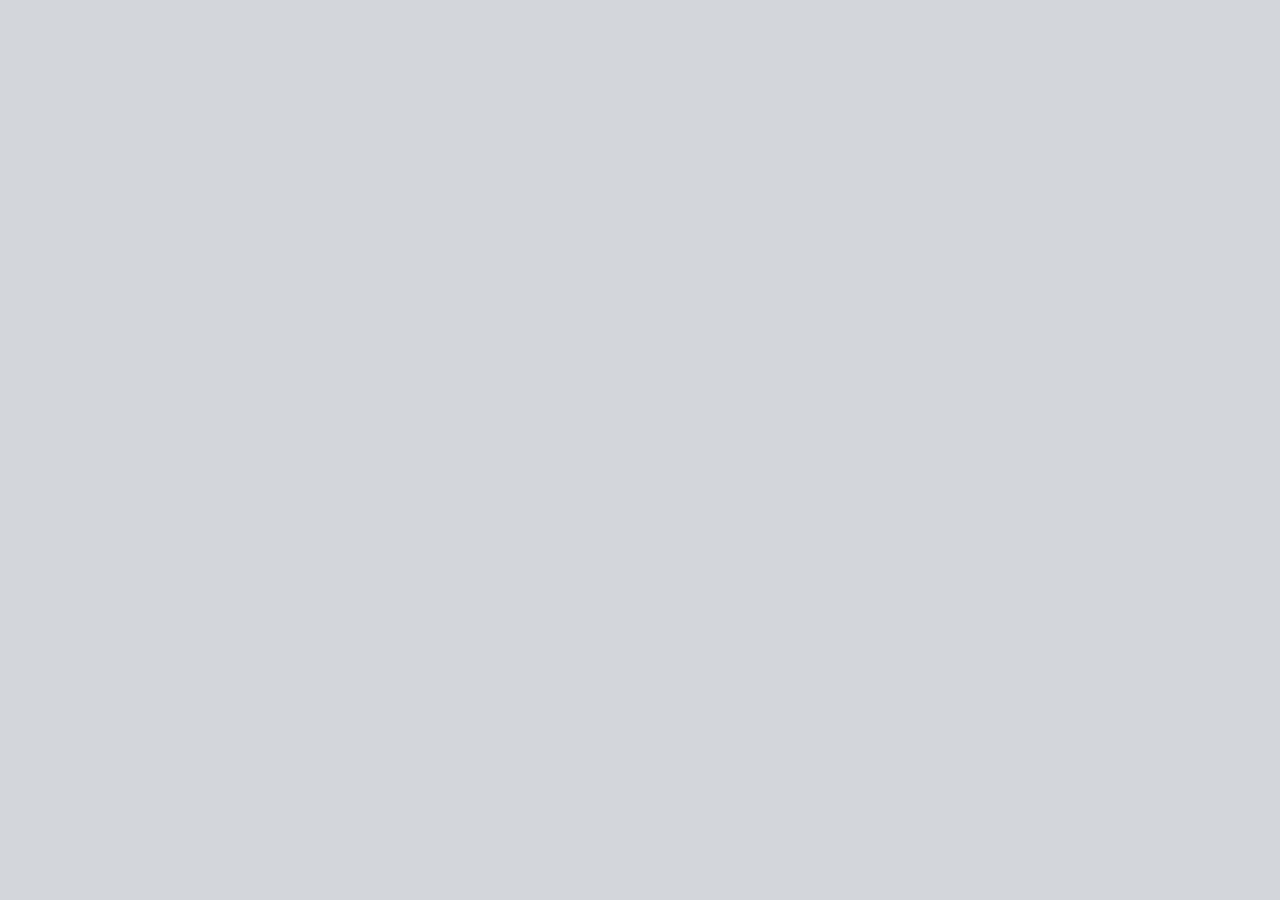
==== commit ff05d1a6: "✨ Agrega proyecto modular combinado: Monitoreo + Usuarios VIP Reemplaza el bundle standalone por arq" ====
--- a/index.html
+++ b/index.html
@@ -1,183 +1,22 @@
 <!DOCTYPE html>
-<html>
+<html lang="es">
 <head>
-  <meta charset="utf-8">
-  <title>Interfaz de Monitoreo · Supervisa</title>
-  <style>
-    * { margin: 0; padding: 0; box-sizing: border-box; }
-    body { background: #faf9f5; display: flex; align-items: center; justify-content: center; min-height: 100vh; font-family: -apple-system, BlinkMacSystemFont, sans-serif; }
-    #__bundler_loading { position: fixed; bottom: 20px; right: 20px; font: 13px/1.4 -apple-system, BlinkMacSystemFont, sans-serif; color: #666; background: #fff; padding: 8px 14px; border-radius: 8px; box-shadow: 0 1px 4px rgba(0,0,0,0.12); z-index: 10000; }
-    #__bundler_thumbnail { position: fixed; inset: 0; width: 100%; height: 100%; display: flex; align-items: center; justify-content: center; background: #faf9f5; z-index: 9999; }
-    #__bundler_thumbnail svg { width: 100%; height: 100%; object-fit: contain; }
-    #__bundler_placeholder { color: #999; font-size: 14px; }
-  </style>
-  <noscript>
-    <style>#__bundler_loading { display: none; }</style>
-    <div style="position:fixed;bottom:12px;left:12px;font:13px/1.4 -apple-system,BlinkMacSystemFont,sans-serif;color:#999;background:rgba(255,255,255,0.9);padding:6px 12px;border-radius:6px;box-shadow:0 1px 4px rgba(0,0,0,0.08);z-index:10000;">
-      This page requires JavaScript to display.
-    </div>
-  </noscript>
+  <meta charset="UTF-8"/>
+  <title>Supervisa — Portal</title>
+  <meta name="viewport" content="width=1280"/>
+  <link rel="stylesheet" href="styles.css"/>
+  <script src="https://unpkg.com/react@18.3.1/umd/react.development.js" integrity="sha384-hD6/rw4ppMLGNu3tX5cjIb+uRZ7UkRJ6BPkLpg4hAu/6onKUg4lLsHAs9EBPT82L" crossorigin="anonymous"></script>
+  <script src="https://unpkg.com/react-dom@18.3.1/umd/react-dom.development.js" integrity="sha384-u6aeetuaXnQ38mYT8rp6sbXaQe3NL9t+IBXmnYxwkUI2Hw4bsp2Wvmx4yRQF1uAm" crossorigin="anonymous"></script>
+  <script src="https://unpkg.com/@babel/standalone@7.29.0/babel.min.js" integrity="sha384-m08KidiNqLdpJqLq95G/LEi8Qvjl/xUYll3QILypMoQ65QorJ9Lvtp2RXYGBFj1y" crossorigin="anonymous"></script>
 </head>
 <body>
-  <div id="__bundler_thumbnail">
-<svg viewBox="0 0 200 200" xmlns="http://www.w3.org/2000/svg">
-  <rect width="200" height="200" fill="#2f3e50"></rect>
-  <rect x="30" y="80" width="140" height="40" fill="#1a1a1a" stroke="#ff9b3d" stroke-width="3"></rect>
-  <rect x="70" y="88" width="60" height="24" rx="2" fill="#8b5a3c"></rect>
-  <rect x="130" y="88" width="18" height="24" rx="2" fill="#2c5b8a"></rect>
-  <circle cx="100" cy="50" r="8" fill="#5cb85c"></circle>
-  <circle cx="100" cy="150" r="8" fill="#f0b429"></circle>
-</svg>
-</div>
-  <div id="__bundler_loading">Unpacking...</div>
-
-  <script>
-    
-document.addEventListener('DOMContentLoaded', async function() {
-  const loading = document.getElementById('__bundler_loading');
-  function setStatus(msg) { if (loading) loading.textContent = msg; }
-
-  // Error sink persists across replaceWith since it's on window, not the DOM.
-  window.addEventListener('error', function(e) {
-    var p = document.body || document.documentElement;
-    var d = document.getElementById('__bundler_err') || p.appendChild(document.createElement('div'));
-    d.id = '__bundler_err';
-    d.style.cssText = 'position:fixed;bottom:12px;left:12px;right:12px;font:12px/1.4 ui-monospace,monospace;background:#2a1215;color:#ff8a80;padding:10px 14px;border-radius:8px;border:1px solid #5c2b2e;z-index:99999;white-space:pre-wrap;max-height:40vh;overflow:auto';
-    d.textContent = (d.textContent ? d.textContent + String.fromCharCode(10) : '') +
-      '[bundle] ' + (e.message || e.type) +
-      (e.filename ? ' (' + e.filename.slice(0, 60) + ':' + e.lineno + ')' : '');
-  }, true);
-
-  try {
-    const manifestEl = document.querySelector('script[type="__bundler/manifest"]');
-    const templateEl = document.querySelector('script[type="__bundler/template"]');
-    if (!manifestEl || !templateEl) {
-      setStatus('Error: missing bundle data');
-      console.error('[bundler] Missing script tags — manifestEl:', !!manifestEl, 'templateEl:', !!templateEl);
-      return;
-    }
-
-    const manifest = JSON.parse(manifestEl.textContent);
-    let template = JSON.parse(templateEl.textContent);
-
-    const uuids = Object.keys(manifest);
-    setStatus('Unpacking ' + uuids.length + ' assets...');
-
-    const blobUrls = {};
-    await Promise.all(uuids.map(async (uuid) => {
-      const entry = manifest[uuid];
-      try {
-        const binaryStr = atob(entry.data);
-        const bytes = new Uint8Array(binaryStr.length);
-        for (let i = 0; i < binaryStr.length; i++) bytes[i] = binaryStr.charCodeAt(i);
-
-        let finalBytes = bytes;
-        if (entry.compressed) {
-          if (typeof DecompressionStream !== 'undefined') {
-            const ds = new DecompressionStream('gzip');
-            const writer = ds.writable.getWriter();
-            const reader = ds.readable.getReader();
-            writer.write(bytes);
-            writer.close();
-            const chunks = [];
-            let totalLen = 0;
-            while (true) {
-              const { done, value } = await reader.read();
-              if (done) break;
-              chunks.push(value);
-              totalLen += value.length;
-            }
-            finalBytes = new Uint8Array(totalLen);
-            let offset = 0;
-            for (const chunk of chunks) { finalBytes.set(chunk, offset); offset += chunk.length; }
-          } else {
-            console.warn('DecompressionStream not available, asset ' + uuid + ' may not render');
-          }
-        }
-
-        blobUrls[uuid] = URL.createObjectURL(new Blob([finalBytes], { type: entry.mime }));
-      } catch (err) {
-        console.error('Failed to decode asset ' + uuid + ':', err);
-        blobUrls[uuid] = URL.createObjectURL(new Blob([], { type: entry.mime }));
-      }
-    }));
-
-    const extResEl = document.querySelector('script[type="__bundler/ext_resources"]');
-    const extResources = extResEl ? JSON.parse(extResEl.textContent) : [];
-    const resourceMap = {};
-    for (const entry of extResources) {
-      if (blobUrls[entry.uuid]) resourceMap[entry.id] = blobUrls[entry.uuid];
-    }
-
-    setStatus('Rendering...');
-    for (const uuid of uuids) template = template.split(uuid).join(blobUrls[uuid]);
-
-    // Strip integrity + crossorigin — blob URLs from a file:// document inherit
-    // a null origin, so crossorigin forces a CORS fetch that SRI then rejects.
-    // The manifest bytes are ours; SRI protects against CDN compromise, not this.
-    template = template.replace(/\s+integrity="[^"]*"/gi, '').replace(/\s+crossorigin="[^"]*"/gi, '');
-
-    const resourceScript = '<script>window.__resources = ' +
-      JSON.stringify(resourceMap).split('</' + 'script>').join('<\\/' + 'script>') +
-      ';</' + 'script>';
-    // Inject after <head> so the DOCTYPE stays first; prepending the script
-    // would push the parser into quirks mode. DOMParser always emits a <head>
-    // (synthesizing one if the source HTML omitted it) but may carry
-    // attributes through, so match the full opening tag. slice() rather than
-    // replace() keeps us clear of $-pattern substitution in resourceScript.
-    const headOpen = template.match(/<head[^>]*>/i);
-    if (headOpen) {
-      const i = headOpen.index + headOpen[0].length;
-      template = template.slice(0, i) + resourceScript + template.slice(i);
-    }
-
-    // Parse the template and swap the root element. Scripts inserted via
-    // DOMParser/replaceWith are inert per spec — re-create each with
-    // createElement so they execute, awaiting onload for src scripts to
-    // preserve ordering (React before ReactDOM before Babel before text/babel).
-    const doc = new DOMParser().parseFromString(template, 'text/html');
-    document.documentElement.replaceWith(doc.documentElement);
-    const dead = Array.from(document.scripts);
-    for (const old of dead) {
-      const s = document.createElement('script');
-      for (const a of old.attributes) s.setAttribute(a.name, a.value);
-      s.textContent = old.textContent;
-      // text/babel scripts with a src: fetch and inline. transformScriptTags
-      // does XHR against the src, but blob:null/ from a file:// origin is
-      // silently dropped. Inlining makes it a plain inline babel script,
-      // which transformScriptTags handles unconditionally.
-      if ((s.type === 'text/babel' || s.type === 'text/jsx') && s.src) {
-        const r = await fetch(s.src);
-        s.textContent = await r.text();
-        s.removeAttribute('src');
-      }
-      const p = s.src ? new Promise(function(r) { s.onload = s.onerror = r; }) : null;
-      old.replaceWith(s);
-      if (p) await p;
-    }
-    // Babel standalone auto-transforms type=text/babel on DOMContentLoaded,
-    // which fired before we swapped the document. Trigger manually if present.
-    if (window.Babel && typeof window.Babel.transformScriptTags === 'function') {
-      window.Babel.transformScriptTags();
-    }
-  } catch (err) {
-    setStatus('Error unpacking: ' + err.message);
-    console.error('Bundle unpack error:', err);
-  }
-});
-
-  </script>
-
-  <script type="__bundler/manifest">
-{"fcda21b8-706e-493a-9b18-1ca7907c703d":{"mime":"text/javascript","compressed":true,"data":"H4sIAAAAAAAAE+y9eXvbRpYv/L8/RcW3Y5I2BcXO9CxSKxlFlrs18XYlOZm+bl+pSBRJRCDARoGS2Ym/+33OUisKlOw4PT3vO36e7ohAodZTp06d5Xd2Hz68Jx6Kfy+Lqaq0EqdKTlt40sAfWa6uVVmvlqpqs5/[base64]/gLfR5VlQqH4hvTV1D/n4k9lydVIyqNL3ASulFJpe5+JZ/DN8OuIrBO6+HUBv3WxwI/uOXX4RW5cwW4wIZLqI4ED9/GI32730YwoSMhTcBtpM/i8FaK6Hbppi2g/1794S4lg1RwQ+q0VD6QAwe/2v2dfaY3u/[base64]/er0/PB5/2cwx7KMv3p2evjH7c3NGjlPtXd2fnpydH7x4tXT4/6PaSkvlnWuOv09ffXs5Pnx6ZYeNzUsVpP48oeTp7d8eQ0rGn959Orl+fF/bhnstK5a9b4z1mevTn88PH16cXr8bMtE1c2NbPKLRs06c/Xm7DWwii0TtdYrYDK9Xz4/OdvSb/P5RVnoTu9fHL941f/pUi3r+Ivnh//nz/1flPJvm/iLV8+enR2dHh+/7P+sns30tFGqct++OPzzd8cXJ+fHp4fnr04vzv784rtXz93HRasa2daNKf7s8M1/JkoP/v3fTckBFLWcZa7aE37xrBou5Wai8PekVMRlhShmInyBfLFal8jPDJsNCnzh8WJTjRCNatdNhV/u46MP9/A/0G/3fVs34qBn2A8ehA29TRZ7B/0Ky6Wm5d3+PTu+ziiwFwH774wjKBwMKBooPt2Fc1uIh+J7pVZatI2cXtHZp8R03TSqgkNRr2Q7Xagmw7K7Pnc/okJPbRk4L7A5rhoq//eialVTydI+gJGJn6mGermqK1W1H/jtLv6XW9/D/kJ39+/a3wl0ZKDhdJgV83UjkaT0eroQUotFfSPKupoLWYn1Kpetogr1ol6XuaD9mItZ3cASFK2olMrhEOof/HfQ4BG2ZkffNrLSBbQcjSD++HDa/u+1Wiv7ZTDwMU3lrnjDJ1KjVk2dr6dKTNRCXhd1A8O/xDGr/A0OSF+CUFOquZxuQNJQGVGUxo4W1fw5vtoTM1lqRU3kRX4GNaxLRW+pKi7zUfNf31SGVKjsefwSRDb8wiy9uFnUZgXqm0rIauNeQlnZCtnwSnFV5UZMFBz4IAW0zXraqrx/jV5hu78pbdomn6rJes7tPmvkEtf2g+GF/PHx+7aRZ62cXpkiZmNaLqhVXGqo4U+z583O760RSxsewDuePkr3M+u2KA5cf8LWXft36wH1ASYL6BlLiWK5IpmI9mhRAW9WuZhsAopqFIj1QFT3tvV+rsxqU+1mSm/5Bgsf5rmq8vUyGK8bKiyc5koHAxzBYZ4DD1EwZtHWKzHDMd8s4FIBL2hkQOtEp9eyLGBP5fe4UmDx6ZkbeXNLzT466JlkO7nQp6cKdn2rSGZWbkLNDO7olZoWs2IaTf29e95A4ZU4uOMs7/ujgS+TfYcXwxGcgIOBI4fw5PKp1R1Qu2Lnc/4zG1VVcAKfTeuVOnx9AqsOfA4X9vj9SjUFTk0pjhoF83l8DUv5J1nlpRKHr0+yoJojOV0ovh7YqoIS5/Y4OG/kFKjBb/FlLa4q4HuT9VyPxWRtTp2VamZ1s5QVXEGVbotqHg6AePWfCqDecBD4Wot1pVv460Je10UOd+dnsizhFiRmSrbrBi/Az4qJami2dbuezTJxUrVAMnjmUFNED2JaN0os1XKiGryaLeG3krooNyIHYhGazhHoK9ZYaL1WGpp5evyDmKyLMtdZOAykstTMnOMBc7Mopgvq5FCPTAOKqVrc1M1VFnDgM7zwnTBn15bvp0WWvZ7n48433km/1/ei+xWePXvdR/bk8DoX9TzrPVDSL/ZvqakrdKQe+7tvshFTWZpruNKw+O2izjW8keI7OVGlWJXreVFl+AV9dlKJ16evnoohyFGVWMnplZwrLW6KdlGvWyGnU6WxUiIrcwrrEV/x24XawJkvSjVrQXCzD4pKt0rmuOKWV9/IphriXmnj49GxIxDqhkAkFyVuF9nM17BndVaqat4uxvAEqAXUD4dNIzdDLPmNeCy+pY92xGOxJ74ajcXFldqIA/F4n/76A76nH48e+UxQYK1vsdSOePzObxifvtu3ZS1PFGLVFFX7o2yqopoPBzC+wVjQCKmfo+hcvUf/s1OimqZuPm5Ontx9Up54s/IkmpYnbl6e8MQ84Z+9U/MkPTdP7jI5ONK7zI4/PUEVJSgoowqMrMiaqelCVnNUMIEyqqznxXQsNvVaLFGHeSOrFsgZVFHmO7pfoIBal+rHol3gkflUXWc3NzfZTxro+kaVZRYszlZB8iO4xL5XnxFe7igGDUfBuU5f4/15MAqJZylbOOAHX+qBWymmGPgPaGamsh2+xTrejQJ5RemyqNqdvNBwCuxU6j2o1ypFauMdwxR2tZypHVBJVfOdaa2aaSyyQEswv8+oQ9z0Uq48bWXRqqXfeRY7zrBaems7N8LT50g2arYu98TpS+/WkSu4IWpRV0QKq0bNivemN2FPsnWlF8WsHQ6Y0vbEQDzieaNGflTI/CropCyh/roatAL1qatGyRx5aCZXq3IzYg013n2mEsoULTcMvLpR8kqLk+N/2xOLtl3pvd3dedEu1pNsWi93Z6xi38XZ3aVzeffx1//8+CtXx12XpKp36CYK/d4p6/mchRP494wnHfR5bQ0XKup/BkfJkPfDW9x078Zmf4yjuRtFNxdY57zIYSLPWtkquqE+q5s31bJeV63K7XWNL1zxAfGyrlfD1XpSFtMTkIuqqRrj6aaal57U7e/DC3u7RAVQ+HHmvfQ3m726vqQ9G1Ty4IEY+g8y0K+UcoNlf/klKJxV2C0Qm+mcLqV2+wyauiGy+h7PorDdR+J+dl888gYY7Ok7TuVb18K77u7pyPJ06Nw/[base64]/QSfwVBz+hLAuEZdgn1JFRMeUqTo4WaXmlxs1AtqPzqBtcSuSEOUxetr90ptF1jq2VZyUYujZoF5vhDtLlQbVSYHzfKnrBwEXL1MBf/eVLXpZLVB3HerBUQOLc4ptuEqKGnN4VWXheausXrsX0yK5wiaJeVZi+onj1PLxB2tKOCtfc/IT6M78Vz96xupkq7lcjYosnarwp5uyiq6/pK5TDFFVB/ofmKCARoqpqqppVF1W5oS90olI8fPqzq9uFDoEkpnr56QbpISQyZPzU1/BnkF7mxc4s7FtcRGwbxBpql+nW9BLpXK7C4gSKhZdWf7Y9Z8YHmfbGQmgQnUOqsW3GpUdCADXgjiQPgHsnjjuGc3BRliWVoNsQlTZLdFESll5ZFYHkqa+q5tH36sShL/gCty+7N04IVp5dxLz6WSmmaaCUbRdfTDsl/awjpA44d7+JHOAlCzlrVhBuHiKS7cb4lceiDx2MEnBZWGytLuII7qmUWRd03OoykCpQoX1XIIpBcrTK4ZwuM7UhS56noP3wHM1f9YNS7Z07VqpS4a8rSDBAJLBOH5Y3caBSXkG7rxicyUFCskRKpuE/3vE4taHjCs0FqUSzhu0mpuoSpGkWnl5ivZSOrVvHCB3UgLcJGXi5VDg4M5cas5VjwFUE85HswLFTYAyIEXkMcGF27cbcyn4FZqMscFIvrTj9/E9Il49kHpNBStQpnWbxU79tofv970jqTGY5qK7H7w/902m+85rYQ/5kCPxih1xOt2oj6kU3imaHeF7rV9lpwAXeUoprTChXaVGaGz5+yvR3qX6oGr7cgMbRqvgnENHktixK1gG2NR4CpjwWjAlQ7qKUryPC2BprOxPmrp6/2QKNaayWCLoHYZS865hLzUOTrhiheYYf+vmS9kk1byNKjan7Cp1lbw47GfuUkCf5dqP7lb0DqZ8wit5G5Px2fTuWGGQ/8+5w1mLF0fiBe4Rpk9Nu+VstVu6FX7k5HbfIHs0apv6mhV3C0H4vE36GzEAryC1WuQHMNwjDMG04+kT1S5cy/qfjisZ0mK30MgfY1Xl/B9WTMC9mYSUF+jmXg4gj/3XfP+SO8tOFfqAs4CZpH6YmIQDRqpscoBcO5wrMmRV7MZooMqzRJJfQgu+cagg/FgT+RTutQwPIWf1N8oZnJddmaUaBMhY5xSpairhQ4ZejYRGc0XZ6FzrZsKjqwVf7yS/KGYdXNdmo9vUGhQ0ustaXa1d3GH2PpwMoD9CmX+khpwJm1P5ck8LnlgNt7aHX6vkQOHW3WldCbarpo6qpe63Iz5g6yBh7aVWANW6OyaqIE+x6Itp7jdTATOKFTWZnjBS479YoUXFSbZYt0ceEZUu/VdN2aW49hd9BL00lUDEyp7Xv2zgFnce4PnFwJPSZpT7rcr21sLw0TxfcQYe45q7oA9lxRhdCX2RrNZUM4D4MZGmXipFOPVRSsV3hmWppz29tqulHBCt0JOcoIDmmwuODCapzRiXJ7nuqbNfWSNtxDe/qjTsSOHpbMGyCSVKOmqrhWr5E9wVafqFndBL4w0TVrjLcmJEH0zgx6DK8MS7O3NtDtTJQhH+BY7FUJnfVWKzyGf3GH523nce0NsuWNxP+Ml0x1l1Pc+Bm40/wjznJt6NI/x31dQqxpgAMlzesslftOCOlT2HeDYzexYLa+SPsdd8sEjsTRa/SfcGd8u2jqG1z8Y9Ty2aN9mGXZaE+08ooUG3wW1TOenGvZFGSObmujfwJlFGnYnIoWBUhiatvryZww0TlvskjCYbflPmEmkk/Co+Uz6Wo+WVPD3fh8Wppfr6PxtYy/Uj/zSdqZhx+5PZncWDMJJ8WdNmjPDvXUFcEmjbdliiA9TQrTpEeFHT1ISIhP1apRoPfOQcTX5mCAv62zOt4AQdeOkm4xNQ4b8EsRk9dFNeWpB1ESqZjc2eFWx00ArSxB1hw0Cld3XrNf/bK+preivoYwC2LlVB/4GTaVmFhRG3xIWAV/o5yKfa7aFkM0YBtI2OjoZjnQLAI5Jz4n6qPlx84ADvrAciVPQ/t2YH8Mxp4JYCmvlNBweMPmATUxnMogME6bAuUSjUTHF1TRqL+ulUZpl40AAZmSch7qWjUoCoE/DASNlGB+ywbvxlYf7OsT3oYX/jHYdCjigs5rDGYBBgmWPyvv0BjEUCtFfbmzYe/rJ1//8ygbvCNGuX/Pm0pYC0NSRV2xbTKgaBIzyXRRVLPaHQN88aJaXrNhZJjYLWPhV+JMR3PV7iW97MxFcjj4UuOZAtvWLTw6kpSyqMR/yGt5hmsXEnkmvtQD6u/br97xH4/fOWuLcFp6G3bjOxjwf0f7waRZH4lZhXfxoorI0Q0BLWvBu2wh9aubyk4U1THyR923IFx2HLX2lh6/u9XFwa7J0/VyuYGJDq9Z+NitlzhI8byADx3V1bWqClVNA+9dEKLM/VEvZFnWN0L9dS3Lot2IKRiLcA710Ru7ub1uvl436r//[base64]//[base64]/WzzD9oUdSUZZH7Mx2DvSRXom22XiiAjg/0LDMp/yVk2K6XgjQ+Slo6cRQJTzgnDNJvyjR267zkjyZ4U2U3MbXK4HKx8lGzGqQBwoKuXJbAi+x6BQ4xqIDuM3KdqBNfQu5WqkK5HqoVq/BxUflvl6g4RhhWlrnTDyUoBAG4WAsrtTGBlHBFVu2bVNM1qAEODo7s449Y08kGAvVTrMRcjK8YFOtbVPgRcvUho6IYLtCt0/zPe18n6OOw3HfoCYV2EHGNZkKgc8taw0+9ssl71DtaUhJt4fMz1UHeoRLovhLa/ayc+gzY5423q2X8Xa9zMR34Jhdbcz8YssgLUlTHXGmV7NLNLO7jfa6KZZ4NLy7NPpp/[base64]/iyQ43QS9wBoJWjLhRMukU1H7NcD6OYwCqTHxierXM0caJTp6lVfIc9jqnXbYYx1NQoo1ubKFABURV4JF+Ket2u1q2pzxh2b8jTDY+EIRHk2B1Fr+HQfooqP9rTbPwgnYmzX/E64H5ZGE0a1gk9hNJ7yEmEbBvDPopqtW55YojXQBOWG1a8l6VWemx843BAPBLaEW4InmGAwC/cJp4q3daNHxJ5g5MFn7nJNAwzXslf5WXtnROOp+3HsQZIC9+rzbYjwr8i9519/ulErqSDc9omZLyBGIqCFLIVnAh107IQIr7UGepHSDVJy7Jc6xZNH7i78sQWMv9Zmw0E8wqum5F45KsQzLHZexQTfYJIOmxrNDmzzVzTlmqbeg1q7EVdtxTBukQ70OiWQ3iu2h8bWGRUqQzrdauac7xnFVVl/rzBEoF5njynnZfxgbCf+t7HXuS597Tj3hh84d13UEHCXeVmbLdiJ2f3wspgLH0Z6cWviAIPxLf+2MC9eQgOw0HJR+L+6L7Y8wvuG9kNQpZBUgPbHcn8RP+NghAFwKvYhdhG3033WVMvKTYuXocj0i/gOuCtNrx0tYkxD/ibge3Ry7pV5qCE3Wj6YcKlDDOcq0o1yLMh1oA0r3BM9XZ3OPKipDo9j76AZQjGYGxK4iC2AO3uij/hkVLX7VigqqUCrWXdiJ9gqxUVBrnS8EOq6eAr+OyArwP4GWCu4IWgWkOQ4SDBEk7JeJkTH1DvV+SSwOdmsWWYI/YON07ScPSXG+dMzmcn48vMOJQXFarW5uT2Z2yB40nbis+QoozW3widiUo2QEwsXX3wtb4pUPD3F1jgqZQCktmLmdzgmUGRsQzQ+9aDrul++Zpwa5Lf+RAyiS8Nfkzq2xi+pvv5GWLXvADommQFPqZL4msD6LL1W4vq0l/Bc0B04Uq2LWUHkcRfsux3v6MP/G3gdcgHxnFdMWEoRhvqqCLoasTHjNsBbJDsqK40iNID7+ALV9BB+cQNGxSfO7dsPsgugj68NmhA6T7E4D57yXb8E5OUkjiv5LE0FoNnhP5zSuA/qXYsDE88TjxF+ahL7WsPfoD+wfq7j77o8Neg77agP38f7vVMZh9Tz2jjw/nzAgCD0kO0uEH+EMNewYABQChQzEary8svN2Utc3EQls8u+EX3C3BF6xaHp8H0xcqQu80CVDPkpkejsHGrF3kfL0Li4HJrkFyPW7S2M1mWIBSu54vUMZJC52HVmWc9co6SziYdlnBQJMdnx6c/HD+Frfr6zCq3r9RmDzU+Y2525v+8uAAkuOgJQuDRM2OYxpBSgJKQJTT8vdqwyepsgXc5792pmoXvOOLpcFKvWX4+VTPteXamC1jHv1AmXkj9A8gcoNYnxJ/UfSOcIxuGCOH64Ic9GwQ3Dxgd26ntfM9V69XwVJHpuG6iaqCcR7PQNtf04AHXaVwaeVZCwksp7zzDZIJiqH2wSCFDCcya6an6Xm0+daqu1OZzTBVW8182VXCJvGWq6MX3agOj4Nb/iF0y9snEDcnEYyLhHhqHTgrNTJm7fw7G/kX/fgrH3V/ON5WZfywyf6n3xOWV2lxaj37UWWTivNmwdwdDMhg/nUZpMOeiuFxU4tLO1iXj2dCkQtwma35BN+ZVhG64cM5hFXQhh2sXe6xPF0WZO5UGxdLzhQcUWtAR1OM6ayxWRN0eGmMS3uF+0lndzHfLorra5enZwXUaDcKV6qUTnrPk8kVUGIRfpp0hmEaQzp3nA/o9JFswDiMWsmxSOoZr/BFSFHqqZr+eQk/V7KMpNOLqvRQalbuNQhs1+x8K/UgKPVWzT6dQOLRupdBTNfsECoV6Tmb2AD+SVVW336nDdVujGwmo7racQ3xP8o43/+ILZ0QHUCczjrwPHpjvSKDZWpp87V+CHgNOheDD+KiLI/t7hc7+1tgHItxZaZHnbdDcu3CT8bZx4vj9L/V9vPPJomLatiYtfMm6jzPSm5JHjvODsQ7sjQI/v5y8UtnpfSl/[base64]/VWbdgRGQy7h/op5cGDWGmBWqzIWcA5G220CSsVlXeTFDz2ZgznOCh6CRMuxayjf44Qe8oHYeIu/rPL1Sm/[base64]/L07riRQTeO3pVgk0QrQFX8dQ3srMgBQWi2IZ4pO/uDKzLbcC+BWT52jX3HRnU/vBdpaqJwrWsSkFRQN9S8h/9vakJdw5UTb1HZ0DhhAke+xzFErvVTNa2bPLKJNkqvAO4dDNkzw/xtUJzyuAAoLWqC3LP7s+O/x+4WjMkJizUryc/JAT1hpGBxrXDjrCiEgS2ixhVRvSeCEODGT2GkcOi4LYi7j2JUcUA3i9r6LWbR6nJ8F+/C3Pil/ajk1Qu5EjXFMxsUPOM/hie1q4l8RyDEEEzcXuIFoarroqkrwnbjD8y8XVC/UcXCxn90mmcvhmoe0LhmZzryCSVcSnDphChv8qeFj12f2sRMV3W1o9BZA30ThsQJjavUmN0OSNp2NRXVtFznCiIQm40/ImgUQhdb9tsfMR8k3EzCZoVjyatqXtVwFBZtZs7stKgcztEYLwoE5DrwvdpDydiDVsZ5tiPtvLppitZJ0+45Xkcc/rJwsGR4vgCTZbYI5ADQmrjsbsfebVhjMUBJ9zOPJXrBg4GGwrGc39SGCDULMpSp46b2zkE+LZ1viMn8oDzaQIfzJEly5KJqyNZ/o8QC3DALPmB5QMTo7zxnOPd/n1nDpty8+SheQRS8f0GIwuOZhums2d9eKm3nZB0al+mGKDFSLskRWNQTSM3hyB6u8+JaVc5K/DBwD/bF8LyeanqwI1dFtmiX5f8iKvHOniicIBCM+Ag2mke80jeq8o9bmBM0s9DZo1UDtx/0ccWthd7wU4vbbD5xCml6RnCgzlrAvuWdZ7h7Ow9pJweI1QgPTajynVBMVtTGmu/QuXMmDryriXczieNt7npLT91REh3y9Mt+h/xWe/yFnII2aMv+SXOMfkiuaAeDjmc41AAc+Apf8S1litgLC5ma7Gq4t/zktkqwGBPSkv3FPRkKyInEVfREgu1BpEQCgRkAxhsZsgRuGGpJxB009ebrEag+vghtQXFEki0bKhiwZ2/Ny3d2Otyj3jsrgmfyVjNizZLc/8B9FwIBOfbdRJUDPgzeFkCCn6kGoPXqyjnbAteo1A34apRlTeFg/tQZaHhU0nDLzxG/NgFpK3bEE3+TReUPDsRjNxXYSmbKwCzwn+xmIRTAyyXq+cavxfYLgzFMyEf0iWPtNuKsEAfiq31RiD9Ew9oXRYil62p/W4Q4uoV4JByOrt0mITH1HiTxIeHa2cYP0rNG8S2ORk6Vrstrhz1CN/PQV8JEr2dc6LV/XbIBjfaNNcV7z/Z7N1a6Tmq8Q//+5r9tq/gV32HDdF2igNX98gtw8VgHGXry9bseiW9vdzYavKkwVH0g9tiYH0wBMOJgoB9nF0vycKg3GpX4SGvG3ax9vuBxy028V1trbuddh9eyrtRhlTNkGBx5dZkfG/mwUjffu7mDVavUjdMQBF1z32XUS/p4LLwX2Gfv9wX1P3hitAreM9YweI98AdC4HNiedYCTjkrk1VtFOg514l/SaJ4BbgEOP4BR+RQhD1reIuPBazOBVirvk/KA5KxSxcsS5T9L7OwY7+I+K978tgn5AlQJht9ap2MZ6mIJBQHU3GA7Ujmi3ZoeIFZvGD7YEU1fNcUcIAv43IPTclqvipRcylGZP38Yi0jyv7uMS7KW+dzKWU6sVY42KaULiFmEh831I9wAwROZtD/2ZeZaYnlN+bRNNZLUlajTXwOMaajYk5PAXVrZzBWjVNngFaccNEIHOK7ynGqvqXoiJ+QUSu4IrDekVEte0ADc1022o64kr8KNSUuI02A0oHZQY+g/GCRhYiEA5Fo1Deb0cPXWnMBIBXv781wVYKpBIQpKL9DZl+yPPHMK6JVsPP1a6nZh3piO9vLUjiDyj3B36BXZeS0UwWuYlzpAn0/KGh7TyYwc4//ukWdELM30ftOZx3+Ma4OjxT7ZiVOWukF+0S9ZiX4x0S/08QKYldx/vqWi/kuP7wn4Pxeg/34XoNvvKP3ypAoktjtZeDrS1Q+qKWZkWrFQBs6yGRg2P0p2KjRqqH3pyeElGXMmaxxuAVG/pGKXvf3yUJRCCa0gfm6FXIpl70bJgAGS4RciyDJ+bLyk3SPrE4+fdA1Zgf/s2fHrQ8yvCcw/Gxjn1bM33wVv9gaBMvNYT+WKJF8IJcLDQ9cM7gUeBCYEBy1tOP8FYUfdS9iQ0bjMoonCmi1KnJl5UxDNalQEPkrBpdBr/26GRkN8eqrm6r04ELtvD/be7c73o9fN87q+Wq88y+LgYLAnBgdfDYzWebCHD54MaAfENeR06ooD7B2bqoZe42MfQwh8qzshKkFX3mIZ3psfwovJ4HdwWAftdvYQAQyfg42HskQaFBBy3kIDNTqeSM7dALwXcr2Ihbx2xmln/Wc/iDgzgu/K8ULiwRykeYO4ZA5XABnmOFyNv+w+gsXoruKb8LMhxT6Em0S9b+1E9zczFoPfPdgddLnMHzF4DP1DkIpbBlgGcGcyGqNm0l5F2AFOAgZVj1eFKXpo/6KwWrTOsAcSIEqjL48jY1sFmds/gGCt3osT/H+DNk2oI7PgcwukwCPv2TzekvkBb8yCYHrtVQxb9rALntaEmwd8BeVLmCOKRy44/YQD3ZuURZWXm8CfQlWAL+YOazL+EsL1pKynV2JVY5IfMFGRT9XxGWG5BdouSB3v3Up9fmie+wzRu551JX/KZVgW06I19B1m7UwL0l6do86ZGezhIUrT3fIo/gDgjGkavV6aJQp/nNuT1p49LbVq7wVnLb61CB7Dr/854V+4lKuTqq1DOWJMe31s2MZrTM40xqvuWf1MNl0ITQ9RxPgcWgEn1ETiilhBdWC0afScz85BMP+HLl+BnAB6Hoh4KwhGpvhFjUtmrlWeKJJMR03QiUcG59CyoI4gZ7Uc3jUw/tZLIRMKwumIQQ4XMv6Xe9FjDtb0w4e2tEj/MF1VHI9kKN6vyfTIDC8ZFCfCiCZfINjrK5SMX7xj7+2W6ESDhp+GIvAFnUuxEG3SjUOk2pEpwRUM6ZuRwTJDsEQUGRGBBt6NGbcaLwlwnEmGVUT4AgqGJodOPgsdhRpXFawVzeq6RaUKUS2tq/A2hZgD2sOef//FVxTnYPcZbQpQQjs561HEji+481+NxJ77Mswoy6hW3tR04k94qx+5XgwGkSLb9rDDJOFft4L06WxqwejE3UFSzRBwJa/XMWMyjY3FYODLTNNkkMvUa8tLoWdvXj7lJIZIMxkI5H0TGof9saPUZTG7JLxYPIPIWYcwWTR6/XLQG5ybBoJdzlRclYGVEMdnzwFfu1mDr4+u0WcI9KbW/5dj6ICGwensJour8qCY4C9wDaobzukFEsyVZkdJikMWea00nMYo90nvQHRT5M0JnqiQqu0L3rGYmc2+gTM4Kj2KmVHvARt/eKfoQhFzh64BIqA2A3gwqRmHnF8TrBHAxV+pjeZtvmFfmzGF8UtfuUKa02vVaHVYllapYVBn8xrv6gZbCLGEqUh3g9FhLB6J4WdfwF+3dOLbO3bIKgGNm7JG8YY1PJLZZTh7vxp+xZ/DmCWhBNYZDrInsYfZOh9Z9pzWiyJbylZrvQh4Qp/k97gjlWD17p5YcVC359yynrSNUkeImovaHNCO4S//XJnV6yo3EqGFZKdvPQW7qZ+J6ZYjxztXxKPg1u+JTeaQsXYjt5W36aFYmZZWRHlH/NvCUxqa7iN8ZzCS+HTkw7Hwli2YyUcHCRG4V/7ltjzxN/LyCoVAHHJLCFnPKop0ObG/3UwFhzWLz/[base64]/Uwbg+G+Jb1tFTfO2C/Ax+XF8WMn4Hw2Y8IHrgeZj/VRTUENHQ8tj7AsRU2M0JUJ84Oy4GcS8V6F4LxQNTVslQkQ3uHypiUtGazcahovLVS3iM+tXiguawMw71m9zlpHhtUH3HoG8Z4zgq641+GloYgkcHHKPbxp6llKVdeNQFK2lKuTAZmuxtI4RUlqYHTTckpJ6koleSZS2ZaePjBjdhybJgjo/JTceSOYfzDh9CBdvQB7zmETChXLhCwo2A0yDWMEYP99AYV6/+MTYNxnLk7Jo9c3aCjODZZzzhqWDtUXV+hZMbl6ZPgtUvJ43mUeMqW6MJlLm2hncyJMBy4fCDevnNS0tSKR/ioR7tFn9KlMbo4otgW9wHeWxMvAaozRWB7lkVGqndqpusPRIkP0nqBW3YB1fCbbAUcyq8kWUNLRjd9nhxkMiMcNt+hnMD5K1jXHiKLg++rR4/2STcNtx7jgFVtMAQytWhVl0+RyKYIZHM9X/wX8ywIvzDsJsG3ZnVzLKcL2Ob/aHzL9azDrPjdUYJnha8SLMcUSFCEa3Ec1WNI5O6k5FWWQar0DSegsSbyUT+lkeLlQ6cTHebwrATTGaZ6N7NsQjTvSGOom6DKbCd8251cwQcN59Br1A5JzuHm/JUk2tZWQRrv85gbR4a625YjzaC92/MHhOmiMyGY2VNOiYVZ6IpGG9kMrWxpwQe1PNfOwYCUwybBm0kaC8ZQWxXFW5rKPstkQiPRZjcX+xD/nnSGhXbTJTXAz+mkVRcyUd5jay26UgJ1wIVQGuDPsU1fyTFgtgGOxPZTA5pgeDnR6AUpJCAls9dbW0zXJd55ADQe7Had4yDiNzZJcsB0/HWydcWHj38HpCOIlhtVdrBgl36JS8vAzPpRdVH1ERVDPdijDh3jlTdSEydUIp00cKSlsxdqTkfMoJwoo6O5y61i4BfLnDvK6JYQoULrH0V5MTMasrfXDxEkPXkHnAGwau4cdI3qchIkphSXU1nCWrfqiLKhfVe0+tJU5VArUAGBw0LvTWL0ZNJda/WtJ9AZ+EUzc3H0tQ/e6MU/H8IdDIJVZYMqMchYyZgdy3XZFqsSjy6zk0zuVYq8Bc+wed0Uf/Pib9G0bYsB5101xRKR1oGwgDHgU40TJRsybXvr6KqiGH72sr2pk/2AHJqAfb3HC/0So6jBNREbtVyeanwmJ4DXPrSNj/b5O4DrDz7i54en535xL4z6zDz0OkORze1CFW5JOKEmbEUF27ZVhEth46IveFA/[base64]/82MBH5CvZ+a0l53t3701MXCvKrMx5E7gO+E4KicziY6HVdN/R6EA8rDW4f+8IYKWYKb1Y2rDz4AyFRKqSjbYlJAoi/[base64]/pATx1o2/WaI63ft7co1B1SZPB9oFAfez90uAwXffOa4EgXycrvJZqJTqOPIINoOEFFdx6T/1HfuIJCMLjelm4d4JPPNsInnzTEJ3ca45N4kE9uH2Vw3v6KMXr13HmE3je94/PKwOj6mkmNzYkAn4FJpY/SO7Gq3lP4UxmW+ePvxLC85j6JYZnvb10wL57219BiJxlIp6EOKSZzi/QSRFLW6bPDnvFBfOm1cSkwE2o4PSinVLVQsxmcw7hm9//s4D21QrSnvGD3j9qoR0yK+3Zh6wzjsQdf6kF2P45X3kq4feJcbMmNfYPivxhS51aRZVlQuigvys0kvoIxs5uNS6AoQhQcmxYhntMDEVJfFNUes9FTvrEE3q79xZ6kvGJDagwCP95UAPxeyLL4mwKz8s5j46v/mtM8s06eENwwwgzKPXbPfiIVxgEHS1kSBpz6E1t5Y8HlPT0KPwLQKNmuNZpKgx5FkVFkh7dfOfuLKdEuVIUOcQdYeMjwSRAtVrB2kmPE3rfkqBfDiy2L+YJTsglVIMSdW/aBtmSBYjj4eCJsLsA93ij2Ly08TQBm0QXutw4mGqPZQLMACI/Um7ZYAoaakYltzIWkjH+uSkpgZZzSaFLqBlPSsV4Pw3MZldaVMd11w3R1qgqTEc6K95zgiStvYMXXNgmZdDfy6QaywVgkKDPxGfwx9IJbMP/oqyCuadvqG6r75RfxEcRhFvAO6yycddHQciLhgnnrGrfEny5mjZX+gBPuD76qG8/Vf7BJsZs5OSn0NpgUepQuZicFR5qYjdAx6qPGRsnjwEsddt4AYlC6+wzRNCt+fyMLQrXkG7QhWb9KUljCmkIy3paxq03Ge1b/o1sF7Fb7JaIKWH7ZmTp+5c0br2iiiJ0z072k+0XfdBkiDfmmT5Mp/slFQ0IMP+qPPWbpELj9HkTSsEKbmAcMBdP95ptKLospGDRQ8qubdjhCQyW7exkcXFaD53viS/2X6i/Vn+t1g6mUjdBR1vUVZqTaE3+pBH4MWJwQJQEsrFiS8g+goyhT93SKEVyUGUw2hikuYWVzBROvqikiAbpBDTABrngR5HGBIQ6HI3HwjRnGfRjGINv1yg1GI+g2uuEYMTbswhq1luVGTBrE6zP6a0p3XDftt4NxsGTbEIQi7PnhgHWBAyDWoJL/WbXtq3b/7pNuTJlecYM5kIwVImkiKbZ00xdif+HADtD3bLIgT2P5I5pSWHVMmnm0ghhVPi+lVWQTn9gLeapV5lLhPZQVqGtOsQp9Oqfgrz4Nsc2NZCvkPu+ZztsX0PpeLB6aJgNhmJj8qqnzNU4OZwi9QZJCJ3y+gvDNI0SM7YJOeNy6qVcwIh1dBm5TPZqZ8FWPfhvhLbGbB8C/8d3tDpkagbjl8lipm6c9uBnCv9CDRRLpjQB6Ttru9R12JOLkiEu/J5fwgu/wUIOHQUx7ORPHJD2TL8OGNq9LyOrKk7uh5vtTPnag9cZSzdk/[base64]/OhisulWtaXRAl2oV0uBkjA4MYAZZFaR+QnjV/hQ68QvvedpUM/d/[base64]/k4IfY7n5CvOtWOPmsHU64oAJboEV33ZSbj0nTf7RsJfBCRmfjx1dPn/M4Xn7JowY8357JxDdoUDdXFQL1RQticE8Woplx+se+DxKyC4QqoCMAjM8B5dyg8QPrjfAB/CszMIvv1tzzHtVTMmHS1Z1tVnWa+2RY1t7HaPY+qgHJn6eroXcgx3dglMF5e2mu089L6a0Lc3gyCUJMxPoqHOY6CTujZcGXK/nc0x0IA1eDd1Aw1oEx896zNygqSIA68E34ucsy8JD0miLryBRPQTz4Yr57pKcGsibWpNqQSNOHppU0MX0Sm4y/[base64]/iBOCpIn6K723vbRpv1/xzNZfTzZ/IRy3x7atnz86OTo+PX0bfnU3rlTp8fSLcoyM5XViUUvfY6a3NKLet2b1+evDAgfBhN6G0+Swle1q9hkWF3iagbisU+NBtK+h7YG0rF5+vUNYwJsjhyIyZcsEALpPJG8OaK2G3nodzx3pwlCbclQwQYquNeFbiTrBnJvmgV5sbBwLl6rDIToCdzc5eXMFkDb7epMsBZs/mJ8pHCVzTq6VoF4bv905/zG7MpM0VJLhfl+ok74fP7BBTOtTR+hpG+EpwETDpMyANkErddr7oY2SJCwDUuOe7tXchkxN3FhT0fDXsYOz2QM91gJMsJsZ8dyHPkv7YW6QwwRXPy575oz9BBL7+H4HwfwTCfwSBEHf2kPPO/ddIgS4LAciAcZ6CWALs5DH4vPKfHRdbSMEhB1Rcqhn6porcPo7grV15h3HdYZT+151z2rLIk4ri8BdgVSJz1J/q+oqSw2FEhouCLDAHloFbmtT5hmxbXmCqZaaUYA6tC+RlARSOnBWDwLiOWQ3JBSlVqtR1pff+UmGhx5kA7ygSFxGAZ1lohO6EwgAOhLujnvGt2+Crm6gEMdQclWBDO0Zc9RO/6okiVDjj3nG6LhVWi5PAX3zd7UwArTytVxvXFQMxiB4nqxXX0RfShnlfC1qEHViEHcR9RMt6sTIeVBDGgbk8J+s5jtVmqwX0+FItu+ACaNbyslZj7AYeD5yMGgkAkS/xN8A/r1tcYFaSrBboQfijRZn0nMsBMAslEjLIAe+BbNtUp+OJ4JGuqekF4GlKI4EgVKGuMTpOM5ilV75EFVII0ejoeT9OjrHWNjArClntbKPEjktkasQwLpmDghOXGhkfsE/Odw3Lw4vGsT2Zt/OOrEcZu+/1CkzkKSJLE29wIOJvvTjZXOVrgLgE9XowxaWaF22xpChVfK7Bo8iBamHuyFxUNe5Zl9VurW1Cy6JyWFNgbfY4KKnjbCc9/7sD2990qmhZliyGRsuTOcfK2GYxxsOTRgeDGAduryyb3ZowOnZ7xU2VIpOU16uncfbH7VzpP33czl2/B6vn13V8i9DtdkGWqC61pc7Ar2nIBm788XG7qrfxRMWp9k9Vvp6qZtjQfyE0Hr84bOb092fqzu3tpHs3M0MIAhV+dWeialNtH6OwMyRT2xicOPRnaj5Vc6oHJ5UGM35d/XZd2dpEqk/P5aZet79dh/rrTx5IBk3VQDh91r701Z7qyQuQvn+D+ejWm6SU5QqvINfqT7LKSzXEtAW/Bb3c3lCqf6j9w6025GA6ysLdquZZFSsg7t7Fnk5ub813ZAp76VR4/TeEj5suv8b0vFBSEK+zn6nlVM1Jysk/11ihpuQJt6mmx5xR+wx8vYZ6PdHTppioMWgoziq50ou6pR8YL2wefa6j8Ff0wKHv7Io/IcoEqguwdkRWrkuVlfXc8wUs6/kcJJN8jdFHIO3v8M0Zsi1SXYj9vyko7XpkMDUXO5uznHJA44D8vCJUUyn/VpQbVljeoBA7hfxGxie+rOduPcAGb9OCCSXnELKb3TP+eXSXlHBp4Hc8UvIjbhc1ovHweoDKKX+qVpiNxkZdAIDw83ru/zypZrX/G8Jk/N/Hxt/aPPhjU69XnQdHdVnKlSb37eDNcZWHwRymd8/rOdA3rqD3LLu4wPvhU/fIC82Ja3lez/UwpSaN5gB8DwKf74cRKGAMBVjVO87fZsfQDYIJ0T+eS0pYZEhtP3gNc+u9L3iqXQFEtnAFbnjuXQGcfa9E5P1uJ9krMjfrExWxKxSXDZYu+ui46hSH9cTYEb7Mz4t2sZ5k03q5O5NTNanrK7rg7xZar5XeffxvX/3bv4VImDads3d32O5nFnsd+e84a7dHQ/7bMN27uypE3poUucWowzxgvIsvl2v83rsQ9nl08mehzxSsOjuk+N0q63niKVBA4jEue+I5Lkjfc7uufQWOK/PKzYp3mXJbhAOhPm6HWF+XYCc+etRzxjeKrYGpDR1UsbMThHr85hv98xPsfzVJIu15KSvZRyFUAfOuYjbnK35H4w55f0RlwBR7ayP6/4jagIP21sbb5iOqQ37bWx9vt4+oD5no9vq8bfqxFdtPt7eA+/xj6z6uwlp/UxbR3cd/CHcxK5bCMjOFOjHYJH9TTc0KpHNWokrQnoGKjEww4jVqxsQMYJIlWFT0WiUgaX0PlaTF4XePjTHibCEblZ/[base64]/FcnTBImjwqNj8qefVCrlxyJPsgTjZuXuwBOrLBYeo0Q/7kcfVDd3vqkCPBh0XUOKsQk5eg7jzEN4xYhusH4vHoKwYLlTyXbDKTYiavjGFlDGE2rIQHl9tiXtUNJxlDghZfzCpycsW57DjrmKX/0DXs49qhyNqZCHDhGM4iBH0qf5tDB5bq9W4AS0VTl+aWa9bfeYGY+1BRr/XrBqChQAU8vQJvJOgs7qZsFb+JxYETwgowvs/O1Zi60lOL8IbW7Y7Pp4LJ7BbotcH+7rG1whImHPEZTytQVOLp8Q+h0cbaH1HDz0bD6LZ9zzIwoCk2Pmkr9tzWnQjoILgyBhTkMzljiWcCRX7nG7c6m4A/OrO7wNmXDE4V8SIQIS3sJ1dSN2Ho7zPYJge9jiF93LcTerZVMNwMoRlwHm/r1kV8xNEeentsj2O1kvqFYzcZvF34Q1P/DZBpG1HV1Y4RfRMphQNnEkjn59lXyXhbVwjOPwW0w1yFcOa3TVHgsDCKslUxpz1VszKVGJWfZ8mld/oZfhnAsTFv4Ehx0BxJAuezznTVhrQ+YYV0BoEJ1mXwcy2gn4JPFtEhLbpdxiUfi7fvwjnpObaF7fiBeB9O4r1tjcAp8fbdGMm4a1D8eWuXkSYROf0zdnHGCTZCgu/PJuFa+JWCT7JzXtdm1TCWPU1NWgJU76jDkZxngMvaZXYMhICBgGPAZHLMnQtUtw5M81Q3ELXpIPuy1jNB70hIC/yfI06HnWFNpY+RTGepzWDPTXGeUegUKi8dB4TmM7/is6uCIubAqYRqM4k9CZ3YoJl472B16WF7U4e8lDrwvKgwqM4fXaZXZdEOQaKLMq1wt8xHppe3fOXqxw9d0u/HUe2uym5BW5JTuWjxDYQowVLBXxg65TXyVr9DucWv7+30XYo1EaYsoMTCHajF6fVEXUaX1Xidifzgzi2QuHOxnXB4VF0T7CzUB15TN+oahDtfiGZHwLDO6RowAWYiX2PTS/m+WK6X/F1ZLIsWkHAqxy/H2OOl3IC0QB+HNSrZlIVxp0clPHjXI6guE44B5DZUCV4jdTVXjWAID3BXCitll6qGfBNNp7mpTJwhvCaf9bPC+F/ZSaGpLaqwUq8LIDaTH1/flhBiCsquFPeALFn7IiaRfaF3dsbwVYcMXiKMlnI9pT0LE+vtUOu4RSYLJ8kw1rWrL9qC6D1ltpwHKs6NJYbmuNHdydmE8f/wr2NvDHiTwyhcvL8YgWupNMKZQnwjRVv88EKT11Ynt+HJjJFdyN0MsVvIlTtoZRwPCBUNwNXqKkVFZATCD2GmKJCjUW27EfO6BgeeHNyZkATZg9VyzUbdwI7F1cARyo645M+sOMlUJiYKMj7AOitQSzAOh1kVWDJDuHTpoj0Wgju4vU/7rzIOjAWlAmIIeMl4wm2d8H8cG3kvLaPh2uNyP4Z73pT+7ILM5XXnkQAS3+88hI3C3A5YDgH4oKuiLpZFibl8ISOyygsEnybuZM+qftHKmw2GO+rbMm6zwDou2TYHSUACb1w3A1PQcsH4P34b2F798K8gIwJd3a/UzX2jnQD+wDoNXCWlM/FcAQGS7xgIB8h6r/BPpMlCNd2BcxJdc61mHUjYYZssfQAEC8oGyJUDfw9sDt3AOdvwRi1KOVHAO+7/wXpbf3M/PVIMU1YmGSXkZd+xeUzue67KPZ/D2T3FwRaVHTquHR476OUI6JusV09UguqCKvCKfvCApyZjcV4PB95IBokUpfTPTih/bmfQ/3oswuZGXbLvoFPSv3Sj3k1nti1TYPgvpUnRikR96n2yXyF2on0GS3HqWCsyNjiVABchPe3MiC8CHUx/Kx/6xKftqJ6cGjtVb+RUCCcoCkROKRVp/[base64]//NCt1Famm1huG6g/vBtVGew5V1341BXP2Qr6m7P1sVWLP5Jqg0byRjFg4HHKLn3Ux4hQZlJjFiEI6S0DY2arhtdXFPeLfSoA9ig/r7euqGy9K5KD8CGKvsDiA3GBObmA+Q5XuGXcohzQfnsIgEMytltq6LtFoenEWpSV4uI8/wcYJ0+0zx/7FxDLy1AcWq+/YoD7WEKbDp18BB/s2ZqMKurHHshi3LdoOLq5w/7vhUb3W5ZAsG+3mLF7pQPXfi0MuJMucFgZAlmDpPCiiP+Uqbq6JVZb5wcAHel19kFPoh0bKSWvNsimIqI5m21wWKIb+m/WEhQThtvefrmDUQFNKejOEUcAfvWj4X0MVUFvYicEtw9e6GmVxYiDLf32UpN9ZiDscairKeSYA4t2VNC5Z7FCS2NRt0MoaR48UJPJKNbxiD8IsBGBHT3A2HTxeIlelJU+XAh9aubytidHLexad5N319yoLEdSwyItJDBQP3vomsWRpyDUIxEjn6/X+E9FLpBm/+aiRaT0G5YmjUowCD8Qnjf2OEO3FD240gFJovSt1pivCDjxCGWPUrMWIr0Mkb3Am6/IZOBcMBZixpMQODES+5EYc4mJUHhv14hNnFZipLMq0srgm/jhoHpwA9eBA+Y6lo2BQ4MtBmQ4w/CzuYLgAIAVUGfQsuCz0ltEwGiHgmBoBFfQL1HEzUlkRQTMgqyQq6rCvIOeFzdt/7ivtuCc2a7dNcE3+CNtIO0sQNBfjqqiSnHmOSHw2DzoNcJg1yBUoUSaO+h25HZbxjgiyR2CY8D6n4kBpe0Ekh++wwf6KMxmFECPBwZeKyKCgEMd1pCMFzJ6ZWcq3GIRmeb3DKZ0InMOUrVM8gganDgjTWJvq8BtoOCiC8ts8lMFy99I2/0/jKLk2igC1fGl0QMuibS+6GoS5y4QVyecfObZuu93e3zngEPDUf0n3a4omOXmPJMDM6Oj06Pzy+evrp4+er84vXh2dnF+Z9Ozi5enV78+dWbix9Pnj+/+O744tnJ6fHTQdpeqToGS9dZ1W+xxGOSC0Kovv0B0y2rKSwuUmdHuXS3U3k/MYHDwZd6j8Uidg2zWUK/1BS1fvmlDqkXbW7wCZ5GqiFydmgmQNQssVzCrF5SagFxib2/ZNKF96hN/tJAzGGoudwQEwRUvhqz3GJkB+DMVQ7GhFHou73AqCc4YjC37KvZ2M4e/E33B/yrUvY/hPMBCn6sQi/kirBuGDvRb3kEIInbmYNPVCHt8Q7ldY0XZPsqRkLKFtqJySUgpswYR4oqIT92KGt3V7yCOJdlXRWt8WSYUWlRA+qPBwMCVgVVEWQQMrWybhnvIK4U9ebYpfBQ6HbpbdTxd8l0Lb9mB0BLKhdfaoad+TJcwqj9X71q8V99ot7Win/3+P8jwvbHy9QfKToHQN0vCq1Xqix/JIeys0V9U3nemFvL+Y6d4UrNVftUTUtJeDO45w4B0yxfL63vFCyLrw1+hXPCauAw0wKflXPl9GnAPp419RIxn3qryVg95FFCjA7kPFr/Uh0B3/TFWIolw1N9wG6uLDVs04Z6l1J/Rs6QCMDnP5wQIg5/WuhJnysm+nYWpWIwGiqcmSfWfrL7f7OHb//yl7/svtsdi4E7mPGeXFTqJaLruQrcsyhq1ZuajU1AIAnx2fYDpD8U/lzNj8QgC9WPnzQ/z+oGUVfN3gqw1729bXBhHfRx50ViMrlLW5bHryW74K2chPcx4/Kyp2NUG0U4NmqAab+uFGY2LotpAUGTALUPymDOCYGHtA6yqVMUxkOTDvVKbTSmxwXICJQ/OBBTAn6OFms8ba6UWnHeX7+uiWpvlKqowvUqly3DlXCmbssU/yT192rzRive8KxHiZaM95zdlThzMIVDMLIQd/R16wVFAW5lD/tO2/kFlA8Jn+pl0mfpwbUVQlV+67/Z837EJhnvTWUUPKYPrsHgFk4DuR9yjbZe7ZTqWpWGfzBiB2b3g9wlXu8fifvfZPe3sRETI9lHUDaJuVFGkD24stSFpEbBLoT/zhfth+y2xp8zKk9FtJehdR//5DjbOVw+QBbUi6aorgSi+lA9jaobwFjKM3FYlo7M8BYN3SFXNzAmb+gSz9oGEHPRyoziZM76hIfGpH3/Sm3umxxxnTGwEEeJNxRthimYrnLQZErjHE01opuWAa/SeGyBlEYTQUX+3dyJ+SdCWYuf/XT3H+xsGUhNHKIHJX6lNln4/cMPPv3x9wPNDwckXPmbz+4sM0nHvJDfK4vANxbdnYVbxckamKgEAD+DJ5mbee8dUEgHLpvoL+BwvXXFvv3TPo7A5/ddGIbHAZK86G1vI++2DuJjKzODo1Tqa3b9U2aMLM2xH2Y9m3FEB1zmEKyWoxO02xeQ7A27srtrqRtDQBgkEGvn+xrDouG3xmWqUXpVV4Q2atJiYzo82B+cY45J0a0IVPCKBV1rKPYOTu+oZAE48eSLgzDkoUda290VfwRPmxACkTy6OL034FIhEAdDlWL/zJ0n6Ox9CPO4wWzyxs0KJwP1QMBOewXCsPMkBQLHNQw3ipa568XCHgx8TzqGGDHqE3rll4W20TzGOacq/[base64]/i0j7GzjINd/CJp8U1wOviw0IcwzVi5p8Ww1oYC0TBEIf6AlbP/9b4oHj2Kr8k0EQdY7m3xLooYCUF4h1i4Y4boHmhYLhh1IhKBBuUw2KK2orFZh3ymTI93IE0SnRiS9GMBcAbocPN77j3uOfMSfcROBUIrEmxbN88qOgVP7G8qHAicvOD+N71KfwhnRYcrU1pT/CooCMkhEPL4uN019r+EcwoxpCECqYCUPEKDcxQ4hfrghmhhKWXr+0TiWrge4q0L5grcv4o4T5E/BeLAGxnFo/AUhOV1q1aBXold2b4YwhuvlgwMHMPRKMvrKpnTOSIZ+DwjoKGu+SRFp+6DHmIVgRLrNoWWx1L/iFlmpMWFHdv22am21RwqR9ioNnaOspIgg0TUpjHVZ31AOUjKcaA7CLbbOJUzr/ao2Iz10lOlkf9DRNcONtvHtneg1ankAonAG5/jeWrfMANdYk9t9XkK807h3HVydXXzDyUB8Xth73uw5SktAnrE4E0F9fcaMFiVwdvwQaPR8b+yr/D6gxr/3MWOQkbhonRb9laM/dEnzcSta0JB+Yn0ZTgI3wzL4dEWn6ptivlcITYVpiZz2RUb7Vxx7qIejMLcIo8B2zunr2VUCIwEHYwJaFs4ITBJC9lrL/+QT9Nga9iqRk1OfI++1d5Hfs3cBZN3ccfZsx8ZYFMr3X8JrAi0OWB2fe1Sy/[base64]/UJvKzuO0WZccZyC8RxjoMiuzIgPpbFiS0XRLRmHm7ZDNw+NQtH94xL6/U5hL1c5dmBJe0fHBDvFKbsB8fcQekf1E4QDJ/m10ryBPXzQTzaXMWzZhs26aYrFslLhs1u2XegpySHzXkcFc5NzPcx/zNj0W7MBXVFfs/86Fh1sBXe+MAOONHX8oSE7J1gwpeL+IT5XQPYD3zwlh9LTD2kPLRG72QXk+nChQnNnwTtaGQnYE2P04xqn85z5Wne7edju4ypMuziqRIuNsuy/UlDYIH/t7HGfHTE37VUb4/OhADhOLn0ZB3BOLbvMf0fZs4zoqdhxD1CBNWY8YN092iQk3DJs408B49zkz+P8JOR/7MybV9Hb43Tdpak+hsvc24FTE5ZwU8CUwgbvDuba9IZoreYm5J9B6dNFDu7hfh/U658kAamA8nISYZjUQnRU/4OWqHUt9bkgmEqz7J9vj5sU0A1tvYfTTLDLcKP6w+DIQQIB+x+839/XCygSaTaSGZJqX4j7P/[base64]/GGKJFrq6xdvBGtfUMT/E0ghbwwKJm2YMW0oTM1qWNaYevpRa6rqtgxgttqpsBE6coeW/yGMEB3D1lk428VIKJky8QOp+Q0GnprF/yjBW99pO3xbvxlkRhtyU09I/klKgd3lUjPtKv1Uk5NXhU+MFiKudwLT0EfICnatUoSEOSH+GGfCYByCnAfItkKC6RkKE6IhNU6yrcIoKRgz35q3qzGleSsY7K0035TmJf3GFg/vrebR5IV2w/AuoL+TEXHY4IuMHUE+Q68dKccLr2dK4TCL/[base64]/9Awjupi1b1ZeVWOqoJvKYKXUFZYzjfE0eO3QjcpliIRXb796162qXgU1YehRXE1HbHEwg57cRrgxB35TJmzSPs+gPd/5A9+BvI9fu4a4EoyK1K3ZODBFT+ubiicJXo0t1EGUdBTq6/ogpiY5tWQF95FNUvT4G38qnKfaifkG/7sjHotvvvnGYWG5gmZyvM/eBZcvzuPJjjKGoL6JIL5J3uUqEVWkmSNE041cCRTIUfNoP+i0yWbe/bBEYd5RUf/aQ+Pzqui9vnQ6p5cAl9Rk4vi9HwMWmxKEVcjEq+Wt9/b1suTGlNvddhS6V86emxJclJeru+B/[base64]/llJ7deX7NzDTk6/csua0cmxmHi4yUecwFiDioT6hxwar2yVaKW+EgXfDun+MZuJAyEz+OCEGevE/QqOfyz8BR94+GNPyAy0HWKSFfm+lziHLvhgk6Es9PpbPuRPlgyW9bop6qZoQax/bCSAN1o135X1FPKGeu+fmPcvwWGr9N58bd48r2+8x/9kHp/[base64]/ojj+9ZMdKK43ulVLzdmTXkDa1VV9M3wyFl9/BY0+phdfTR5v/WfDA5by/Rl6Y3/9+LuiPUHJ5fFX//L1v/zT43998jWp3ApAlINY6MLsnHJjvj958eL46cnh+fHF69OTV6cn53++OD95cfzqzbk4EDuPsYLja1W17HBr6jLfvzk7Pr347vmro+9PXv4xVceT39skTy9fnb44fJ4q9PuvvrKlnr/6MVXk8VdQhrggJKrq9OTk6fPkIDozRJMi9RU5a6A/GdqKpVgWJJqbOmE7/++1WgPtvH1neghNN95j8gCYNnitwRtsDs764OeIRuWcYN0KQvwoTPZEgd76md/WSX5E3yFLQ2QA6WCvtLkesTIU9G5AWrm5LZk0W+yICmP0kMa9N4ahPcfwiIOIK+770fkQEUOSFu991APWzdWY/NoUEIdo1A44m+GmNgMqDGspqvmPdXMVX9YK/adatyZforn75eliQMT1uu2WwiNLrlD9gntYNAohrqcKQ28YbPDw9YlGr1c04kmxqsvNDIMRrlXTFDnlSFvazmNVZ8q063iv9p7FeQ+8d3vBtGNtR6WSTae+afA0rjF4m6jzTLX2OAz66J6i3dzaaLib7jVXijR8jFou8MLNftLikfhJ5/XSLedJtVq3r1WVByaPSl4Xc3QmjFt68MC9zJh44dOO0ShVKovaCz/69i7fsB4yUXBk59I/zGV+DQQM093o4dSdHL50hOFF6IiJHASdOEKDQ65KuWGNIWSqJkwMCgj/K3ANJzshJ8FjVV0NHVsZhTccKtU15KNeGt5lJtdo0hzIR0CDDrhTGCGg4jppES76Qdsd8Zga0a1s6CD9w4FIzE7Q1qzAOCTMZQkWBhMQDyzJm4Qt7QvBzVqx8oCfqPergqyn7mzGikBNY1n2mEr3B+oi4COwZeSvuOi4kiumnl5x+p7XveTipeXtBSY/5c2cIq9bOB2W6afRIFIvzVpD0qF+m+kaJT1F+nl0GOMOoVdKt37h4axc6wUw/v4lsMqo8+0bwXTZK5vqbdAPM9HBtI+95jyC3hHhTJrqbouBt0MEQRq+tQQ19sVHRAj0lnjLmWfXME0MgXf9j04kABNxy8cERjy1FN7KLKlSKofteIS734P4uQvJCWYa/qRGWHjdk74vx0wod6TEEZ4DHzII7bOh5jfwIYjQhViiByHleQ1a061r46shDEAKopgEdaKixROr0uQXil+FdeV0D4aRq3p8gfTaGPcQJa6IK5YVGvdKZ9UCZiV84Bo/U2dvmgn0hOYZKSo0CVOw+QouLRFz/NjJ7oOsTUuu3puYgpKUtW+pu18CTW3nOw7Cu5+GS925MW7j1t3hRgw5FAJSxMfIKX22k1HI732aCY9Q8U0wEPCZ/yKeAoQDx2A6tK+c18AOhqNRR9/tkhBjXxfSeDWAREAwNjdqcE0IWAsGgs+VzMP0boGjY+AO5YSdYBuYx6lQg0A+6sHeTVQVkWAvEfrfrlKEaC31oJ4y3N9dBbasTChqecehyQlSVGssfeTNijmB0w2OOuPp5VTB4WvmMtnoFiS0nplN1ZNQCW/hwdBotGdidoyypbej3Bs/Lsj+edt+TbDJdAu2zlt2uIigx28WCjW8BqFC5nlBcQXInDy3mO2HkTFl21O443VyV8HrDmLXZxW67MwZ6+A2hr0GKKlJqS6adQXWdbMxh8EuHAtUUvwJ+2TPdQPNGxSNIIo7quY9/21K1xwUCNUqwStP2xw899XNLq6GmSH/Zu9X93q1XZ3ji2ofL42JbYfvdrnNOC15s28lx76j/yMO+C30gGGIqVWn8Xe7bagh1Yu/B1FQmqlFMQPv8hsElauwoO3tR632HYgGkD2rDSUGBA9JTlIUtWoC6BuUAwTnKjKYCwivkvX2rJ+gRHjC//+LOG8aubK3ZHMiBgQqt0gZibYMq0xYNzxNrgS1FQIQRdxybLO3gV7Ltxx5p8XHr0v/rHWHZ8k0vMvxwMwc9To98dHRWbZPuzbw5aTrkmJX0Fy77SpG543p8FjU6HOr++8M6eshQ901vtTnyWBca8f4Z553T2mUP0ExKQ5MqQx/p8RlLniA0QOAHoaV09PIxcUd54GgKh4Jrt0sTYySl/4uvh8GX239xmMhrAiJOPsnnfPCalUOtpjK+njurQeCX/12S9rWJtJCg9fzlGlsa40J8cSvMGWj21pf+tDrnEmuhR5b4W2nR3R7OvBo5pGjC1O6UjcsmNt7cr4XGuIePRrbcdCe3nO7m98ElLUX/hzHtLvn/[base64]/3bKs9YiK3/uV83C3WbjLHGwRW+eqfQb3ePMt2ImtpMmTlVBw9E0Ebh/bD/jGM7NyXIMNE0WTocVyhoC+qQS1IpeTzaRoG9ls0L2O0ycSvhUisiHC1USCKwb5p2LAdpBs1MYctT0awP5ZOUrImPHE9InJ1gO+0C8ohAoU0Kfrqkq4t1trj7+EkYcHdJ/5wMlT58Nj1cMg3xd1zthauBW19YugsGTAUEAt1A3eFwjEBK5/[base64]/0h7GB03tOy8YphLhQGmgDwWZBJ+c4nQRkP9KAXGBi7BOEHvY09rg8h7OyHjJoCCcswd+lbn2KwIS662Ch7Vib0eH2dS/QLgiArNS+LOcIshj2D4Pt7AbM27C7crLzCr8EFy/DbyJBbN1NCDj+VrRrOQkzj2UqbjKjw5zfi8ZPfBzP9Bn20IFdrXaq3AzSxDd5h+Pu1zJX4DrKJouByfPa8IJgOSsUefDAchP0QrbxCOFMKFYBAr6q1wZpfYYWPn/x+zAkO6maKKGFI9QAcpsWimC/Mej1+8nvsfkF7DRAb6qZVuYsv68GuozF71754T6Ab46ys62YIbnpiF9pJhzsib9eUKYbqgY721BvvtRg2nU5DOL3egKTxlI1ISUdPFJKT/DN9Wb7llg4D+T5AdeaUrQ3LOZTFC8J0l0oiWOOivkF7vGWnTPpuZuI9YN38b7kts7twaK/[base64]/am8LBCHoT3QHJjM3sEiWdeUNpqAMRFN3lMCFNAVJhlAvfMbd0X4/qmx3rnszou4emZNLeixwb5bgIN12UuTo4dYIIxKYqZuoHzXoOmEE7Zm8WGYCfBcTbwDjUfmzreVCj08ZwdLWRVgbqzcKjnxiFY2q6smhqjf1EmB25jfesAWwB8yzkZub3US/H01QurrIb5ttLrmGR/QkJXLQLxmboYkWBZvIfPTPOPf/9oDD4U0wWyV9npPEwVOrpmI1OTgQGeF+1iPcmm9XJ3JqdqUtdXBA28W2i9Vnr3yVf/8vt/jubouzWArOsap6VZV5pVEg33grUWWi1lBUBjNwoBGuyUQE5ylL6ZyDQC/[base64]/vCnMDFeli2GF8rjhft3J/pVUY7RZfXPhRRD3CvnBgRob1/pOjMh3iDUx3aNhdNvB4atb7noKdlUuCQWfsygt7dUkvurH05iaausbFEu0pjPYQHd2E9pOrrMT2zAM+sX1JtQSvijvHDm8qxrERXo/9+OyPgyAcec3FTp9x4HYffi/Li5evzk9vrh4uMvQEbNGqb+pIQ3h4gJThV9cUFQAadxtM13jUNdeFH2StPkkLUHRh5GdJLKbxB3zzT6BESgq6FtzfNNOVCwyC+/1vom+A8lxL/wZlYjtpXv9r6IvQzXhXt+L6Cvfwr6Xfhx90aPG27u1RDxSp+7Z6+p+4gn3qHsv/Tiejlh9vLflXfRtqKbe63vRnZiO1ndv+2uqAcQzRxP1DXIhL8OTH/IqPkSthnqQvUg/ExW2fGAv8eweQbf4OaejxNKY95IYgZ9T42mhV3BNVc1ez/Nx5xvM8LDXfdQt+R1UcVRXs2K+1/dibA7lU7XDkHV+GCDEtA31CEX4Ny+eiskabEDaE/hBlgYEYsyx29T5ekpX8FxBjIuqphsKewRpBmqYl/UEkfAoFBJgijAple3ImbuwW2FSkikWFWALWc2VGKpsnpH+riydDe2oztWZrPJJ/V7pUdjNxo7QAPjaZETR8PbNd0f/cWaeCU7wKDSurHj5+oVJREvN2NNgz/1pr2Te0ncoI/OX5nDamqjP1OP9W+vpZNo2NSWymncANlAFBOFU6BA61NMacE4T/iVwBXMFo8565JW1ttD+Nvr0ytn87aGO7GMbwwqMRHL7B9kFkWH+rJjAfYjE7zMVh6H4Checnn5/rjsNNZxIq9cJtS7xbHum7s70RAPp5mUIXqMHgqfw66smg0jzAB4L+pWo6hvxOIL1MOBdT1VrgCYRokaQ2w9cjDgtnQE1j8iQIZFRvUSX93xNyOdCryeQopMwB1eIiAbb/KYBFErC+LIgaA73GmDNTL7dV3ANvik0JC+qjHpyCSEo87VsZNUqTjdWzxh5EVh/lOE5iIC5dSox3jZQT4XaI19m9QHnootlB7UK7ZdgRj5ZrkpPRWW3t1cksIVS6FP0eUdhHaoaUccuc5se2EzPssZjgxP3tDUe0bIBuxpptZCbNh4eEWhVwkzzHMuaI8Gg3cikIM75e1b92AhrVxtC41B5i5s6HPATWHG0IzSyyusl5BDRZTFVw6/G4l+8BUG/[base64]/OYv5oNsG2nHfBe66aP2bo/IxxI11ZaAXWQVkD5/xjbF8UZoyGxhm3OPxbVanV6nJSL0nvXPGeob0br9nUhhUSPGjlth1JvqilI0wffiCzLRqSFhqTXzDdfE7NFaG0JyLl6jSli76rWpFqKGepaVcVQFgyzS3CtEZP1OWX3V8CC76pHo3/9+jKnskmXfhKovVyuWY+1b/P6iciWeHKgsgAxD4SMp2qFCGUWwITp7mV9CEt2OG2T8KuwkjH9e0bSSzltL3GQ2gIlK92C/5vZhpLznObQgczI0Sswr1atDu127jynilE80sa3AzNax87eh9H4gvGaqQsePnoUeAGmZGSTo7AXqMDz68OEO+jj4fUZDH8me4qHqMC40ibPTsD8YHfweeVcieC8Iq25D/xtLwfu0No+CkaFCajcTOCJRsmyqOYM2Zq+NmRFVM636hJUdo9JER0PyNkF1h3ud8qhO8NaT/Cimr8hGQ7SloiS+gJiVCZeVeUm4PAK5YJL4I6XHHkKczbHLCbWKQqSuqG6AMgR2NvMXhWDo5MT36hc5Gs878FrBLkXGonG3uFDy77gtFrUSb+qkFU6Qsbh+mgWd5rihHsgQpJ7sZNk4j9VkHoMTG7+vJrkmdyHqG/hJAdJ3sgChD53mMiARWsHyyTkjFitInL3BMT3Raspki2YlxnZguzMmg88CQTV2UmKfPAgPV95kZutQCWJgroXlr9uuQ+bXdK5mtBHfRH0H9OhlFVY0PyaT6m13tBP/m9v5P+qXhlGOOxwRR+rpBtbn7LT35U6U6vVYTSIXEiE60eEswRjSDqND0dvM4T06w/eRRe1BQWYn5otwjzJOHH5XKFDhWJYZCrjQxXvl6umXhZajTLxoyxan5SBidC9sFG6Lq9hzyEwNBuNAy8VOgzCcOgbqfHITUEh+CPx/P1p6VTlo1tz62PRKJi1/9fcsew2jsPu/Yr0NgXaHOaYYg8zrQMESJPCSWcwJ8Pr2DsGEjuwk3Y6i/77gqQok5Icp909bA+NbVGyLVN8i/Q1ZnEXTUV4tG66cII/[base64]/0jLr8+jLl5XJ628Aa/ODfpwq/oGO6oOZtwxz/6Vi/lXo7/fQhcDSH3ZLbEQMofk66A6Z3WyHxgvvsU0OWEFCuIlDqRjGSWKElmgkXsL0iGYqypbkOWQk03bSAXHxihvWNx4m6fP0GgDn2GBkSgPYueu/GWoWWlquZA0bm4MD2tc8DcntL7bQQ1sON0BB80aktW7WY8kUbucTvMAjOP2pBHMUOtTcC3iWTHoWn8SDMI4myUruWeQQEJ+S8FfglRxypTQTV1mijZ+SApKTotBWohJfClmUDXRYXA6z0RqP/qYE1JjJD9Od4shRhQCSUwg/YsyV+p5o1SKOkMFJpnrslL9+YqupKypaauZawlIenjyu7mySV1cFWWzA/UYtALaIAKJKVEHSSuKqxLapM0I6Y9lpwRtOBCYSlvlX/Ky2dDeB1qcaHg2b+EPozc/uHziQ2qyGD3Irj/Km8/WdLu//yc7lzgvQQ25S1x6F7y79XayaRXdH6mxwmgkoiK/RsQN4IImbvxKLVktqK4waXtkyRugNnyDz/9+zQxP7tmT+XnQZyIrWZwg4I4tjH1s2hwFVFOT9hvI6d+9n+D8bU4+C7TBQrrXbbrfozUigygmZMzX1gShtkYYlvw1H2EEP/i1cM1z+gA5BGsrO/KFk1cdAqNHgSq5rvHQe8P+0LCPrjhnXt+tvZ/W3N0cfEM6uPR39cuD9p691SftAlvUp1nReDQtq7L96dK9dzLRM1dNmJrxnhGcHCbEHqGuqDiE+6D/Fa1VK/rM7Ic9Gkpv7sBTMxTwpJbtlGdEJsLUaTYdZAqQictuHMes/BhKU22RTN5dK/RdYeOLfkyHWktUYkmiqld/jscTW0sRXtdAhr9N7WFO5seqfoJH9fCOswV6m5t6feJ6fZEbYxgjKFC9E4t4OxHoPrlhiCxu8MNYf4PH15gQUQP5fUss0yIfO5y/MmBlGwUxqnt7+asQUdViw7iwU3XuRuzxkYW5TK/esl9dJ6cy3amCfLbTnakRZln/Lt1P4B83kLm5qJsozX5O+EC3okNvQj+65VBjTdgJH9BViMea4H+EtoFTFLHVjsVD8eGtbLZVf/[base64]/jH3qHyORrrQEA"},"eff3228f-dead-4c49-ab8b-d2eb8c0e181f":{"mime":"text/javascript","compressed":true,"data":"H4sIAAAAAAAAE+x9+XcbN5Lw7/4rYE8mpGKSspzJJUfJyDoS7erwk2RnZhWtBHaDZEfNBrfRFE0n/t+/V1W4u5uSHGeObzdv3lhEA4WrUKgq1LH+2WeP2Gfsr3mWiEIJdip4UkFJCX/[base64]/mWSm6HVzNztoa23S9UEPqxIwLu6EPAz5N2ff6R/eio4F2ekxDu/QGD2D1lNgW03/89htTIh/ZarrCAPd49+SIbbFf3/eYX7q29uLR+y4sXo95i2UnRJXYr6wzV4KpqsySqvPi0SPGbnlJX88mvBTpQVGJsuC5YltUPLi6OtvbOd07vzo4Pt87Pd4+PLvaPbk6Pjm/en22d3VyevX3k9dXPx0cHl693LvaPzjd27Vw1Xw2K4VSP/GyyIox22Ijnivx4hFjdoxKVGdhtW4hFlER7TLT/[base64]/hvJknVh465yUbAtxsvxHMiHGuSiGFeTHpQoWm22XZZ82cWa37EN9j016rMNtsmerfXY1Y1Ysi228YL++ha/04+nT/1eGUK9wFp9tnHpd4ylly9s3feP7J+zMisqgzIdmHWnx2jeNM410+y9wwR/oXCfP8ZKPb//Uj331up5tFjP3Wo918v1XP9sXbDnzSv2/D5LhvO/z5r5ixaAyOGGiQDoca6vs58momDJhBdjOKJI2HM5zpIeW8o5m+IltOBFBajPcyVNu/ks5ZUwx/GnrJqcVTy52RW3g8ViMfhFwRlYiDwfBFtmCdmuGM7HO/OyFEW1X/KpMKQsonCD5tovPHgKOjbNazUHY1Hh0LbTVBTpfNpde/HIQyBqjddNJ0KeKa/Y0y3W+bPquJ3SGAP/DBJZJLzqXiCMS7ctsEBC5VlR9dNM8WEu+oV4W/VzuJLo7jcEZF3xkegDrS/G/USKMslk8eiRNz3oCdZ3nwaku57ymXeFZJWY+oMvRTUvC3aGYOmrHdzaCxjeDi/FaJ5vstNjltBy5UuWipkoUsVkQagwK8Uoe2tGE45kMC/UJBtV3Y7GtE3WYU/1ulEnPwkklAUMkucAXxadiuHtNisFT5HeDvhsli/XNIuRL9lQJBzqZJXuGOh6KfiNYgd732yySVXN1Ob6+jirJvPhIJHT9ZHmkdZxddczpeZCrW98/uXGMwfjvltSyP6slOkcF7efyzGcDbMI+3rRB7NSVhK4DRr/AK6drj4PF3joLnvmfPSitVt7EZ5c2GcDeEdOZ7IQBWz1sxf6407OlfK/bJgvB0UqKlFOs4JXwq/xHLfgpRjJUrCFYDeFXLDFRFQTUbKsAubQIpAsWQI9mLH8KFV1CmzfFvscweAPOWKcTaSqiOljO3Kep2woWCFUJYCNVFkqGC8k9lHIVAx8iK9kWSEL9ReEuc3UfBhB4gUTRVUu2UxmmuiwNBuNBCAoKwUwsaIMoPpz/uKF9+FcvIWyL03ZfsnHU6r3lSk7AjZ5i31t11kWlXhb7chCzaeiZFvsm+jTq1LeZil+2rDbsy/LBS/TUzGCYrs3r0oJjDTWfW4Kz+ZqBrx3sJuf2wGJqQy+/MW2y6azXNS+2ykf8nfL4MuXDkUSCW0rUUcjuxK7YrJMS16J1Funja/jUR9m4Ypv2PU5S+QsREC7DiejkUpKIQLcfm5X5FCMebL8MQMCHdSwq7LDk0kI2y7LecmTrBgf8fJGlEGVL5DOr6+z/sf8z6CeKICI7OSZKKpTxMt9nudDntycFIB5R5ma8iqZsC1WlXOBGH9+snuyyY6FSAGzS3GbiQURWhTXZCHYFE5rlU0FG9LJzXmRAvkxXKYmVqWAyweRSzOrg3Bkx2Jx6uoYph6AAAsuy4rluOzsVZkBpitdKgvL3LL9l2yxWIRwCc3MUZjxMUcK4new/7Ivi3zJ5gqGxc4nghisVwdswpV3npWY8qLKEhWN3UeIAPIeflZsXqgK/rritzJLQe41i89GgldzZLvZfjYUZQjZoPF2rd3v6ebdO9oekg1A+NuZyNkMOKqXuUxuPEHjLJtmOS9h/6c8K6KKbDiHHciXbJTzsWKlyOFEOrlj9+QIF1QJkC0I5LiU85lI7bW5EGyR5TnLsxsBtyliIc9zktzFFPYX6KrKinEu2JT/IkvoSXAlBn/EiUGQu3TrWjwD5jyRUyQ0cFMgw+gWMJFFxbNClGrAtnPgFZZMX9xa0ssKJmei0HqIHi7dYrHAozTkKEDDKpQizwRyNFk18M7eVN66I6Mh79B41LbaPTnasSPwj7CZxi/8lqukzGbVJnt9esiIg1MwqkkpRji9v52dMeASBDEMNGwUYpFq6OssK8Y9NpUKOB9ksnO5YP9x9jfGq6rMhvNKoNyJTIaWalkyV5WcEkCRCxh0RzFSpkCXM1FWMGste8LOI1b9eH506MHVQ7o/[base64]/KPKZYlkK/PtoyZC3E6ORSCpEc8Le/mwCZy3PRiJZJrlgEylvFI5RoeBVibBP09N5Ng27g9uqTFk6L/FGUZZCZBWCm3Glsls3BOw4vjkM9B1s9yOOxevjFQ52xks+RXhEDGRBFzhqjpC62ysK9atsKKqFEKCAYk9oQ57gkDh7knCVcLig+/qDHRDP82NeZbdi7xbQWmsZzkTVRe5/HXTDjH3GjjhdAKNSTlkpxpmqaAVYAWJxJZm4RSLJpwJbrD8yXfi1j/lU7KL4JooEzj7oH9s7yuVClAmsRq1LozvThCQHjRqs1K0oVSaLHkGb68VDzZzWFCM80OFmCi4XPfAJL9KcCPktz3LYJgKBJAmalnO8eEBVDgIV+/UEKdl7M12a7UwqlQ1zcRrNGqbKfn3PiMUq5yCfTATTmnVR0hYjPyJWANEDCRQptDaiPF9IRB3cym687D0tN9PCGznctN1FsfZeLV/cuyF7yjo7fAYsSKcByPumSTxgIA2KtlW4dhF/[base64]/5qDpBS8Epq3idut2QeUCVcni8LwPmyLEfXyFERhDRJLNVEG4ei6A5h9y/O5uGYzOANlwbpIYDOkrTNRjvpKFCqDVUMOd41Vk1Iu6JY8W06HMieAcC+di+lMljwffIZTUwN2JsQ92LzZPM/Xnz9/9uVfiBy7IRpiQmQSJFb9ToeSBg4FOQ+uMlH2K9nH50ZV8SLV94X7lAKfxcTbRMzoLSSrJoyzJBdwjQOxUGwqFAiP9l/xdpbzrCAdtb4+ZqUc5mI6YN0Dx+ZykBxGc7p+bBc4wMIoqICgoDIFWSSooO8jlI/Ytd4JYqfXBvoWQg7rk/1cLvazt0eCrhTgGGib8N1KSQaSotG/ZooVsrInbuBTZdgYOFdd7C2muCDrS+J8z/kYAQmRihS3Gy/pGbx50faipOc2HVaDF5VHoiZcnXvQtgzCE940PJLSh4E3BF/hjnf0Vgz1008JhS/qjS/htRQ/gspcVeUcnkwHyN/89hvr0IGxSna9etBN9D74O5c/[base64]/[base64]/[base64]/FLTQC9YAh4JXQJIXvuKnoFl/Yuh9NOZxqb4San5iLHFaR9wPMykQuNvQATRgi1N5GSMF6VhnxkxWxe6YUhWgNdWGpY6LMMSoKeUbLjhPRM6ES4KST27UBbWLlDnAhVaZzCGkAqRUmMhFtMQzDjnfxdL8HePeFo2ova/YDIsG1oa9NN0XOkF2WjBhGv7UZsEObO6fDAS1iK8peDDljKC9CdkxZQcynsz2qAAhyZqdG+TUFYHwp9/NKGM2b+mZsTBgsPwl4wm17MTrk3fnfNtl7dhM/AwnYrySYinxFjAZQOjmBVoiilJlJWMAqttlZrq01XcE/+UyxX3dsfY/nBJOcfs+b/qosMklUzzgNh+EPQHQD/g1bdzOFfd/13zs6s6v8fuw0+D/l/26G348dqmv/RRAdfkuDFYj6D+xkYflpZOfpfS4bAtmc/E3n6Bvr6A3YAOmAj6IEWUTFzwLB/kYIad8TnefWGipEjxIIdqoDYq9ZoN8wW6LfLHkrL/5/ulX5zY6VQorwFOdbwD/oR9AAtouitIgW5maROJeC1qIKHdHzTQvYYjNiGgi3KrKpEYZ5L4G3e2Grvne2dvtnbJa0o2TqhxsmsWtz7tvfWC7wvLwV0ot9VRlleiRIFILB1nU9pDyb8VnP0qGU0+siz89OD4x/ITpW6jvrUXSTAuCo2lDIXnDR7WnY5KPB897QFNfRLmhYa7BOBUh5YJjzxX6lRkfcE1Bn0PPYEdSBP4GHf6GA03upZo/Ep1O8ByjjRQwkt1GtgNAG/EUJubaX7Nc30urw8OTnc2z4+OPvxyi7R8xcGLXhuVqK2OW3DhL0AeaELPYsMjd5gAAWDR4ylWXcwKa8Uau3W7pqDnAJKpfGYrR3edhFvY8ILaIgSFepdwHLEGN/iv6ReJfXbP29CWG0fH6iXjAwENe2q949DxtnpURs7sjd7p4cn27t7u1duYf7SsjCGaFmNBFhKlYDOsEq6NB7+Mho+2Ym4/Th+fbR3erCDpoaru51Jra1v7j/+/NCBvDo5Ozg/eLN35Ub0pX5YiARONuVv+2D1jzpsaLt9fn568PL1+d7V8fbR3tXZ+fbp+dXOj9unbIs92dzu/9cV77/7+ef5s2c7z/r47+6X9M/X9HOffu7Tz+f7+/DP519R5c+/2qV/9uHnxj5+ff7s2U6f/t3Ff6jy842v8evOM/q5vwc/P3/2bAN+7n6Fbfe/oa/7uzv4c3effu7v7z55EcyYbAD8CTfPWM+1fR2esic//9wfPOt/gxN9+RXO6Jme4Jc0o8/3aUZ/efbEGCO+2T482L2K4J7u/bD3N/38fyrGe29n3c5/[base64]/WgJ6etrYsh1Xbw1Wd3rH9MAf9Ys2+Y8/hRQvLLp5d6kf1DjxXBUUnnTVXb0MXFq6eKTru3APP77Hup3gP2HUHlwLrkYdb4Encv3MnYF6rF/8e66oWGT586RfHQApiZDDknh437RvfARgcGv07OKKIckTOIYTTIF48CoBQ3c6mFS/qmldQujY/vgWQNBvogfK9uu7GsbYVMUJJBOyOUxBAexzsh+bgX2oGPuiFiVyJCAgaUaFHD9xGNcuUgQKv4O6zHvti7UVT77otGkKkvOL9DqGIK+VlxvudcLq1iWuJdDPeigB57oP8vwfjSbDdMqj+22/Mx1A6s56xx72uqI9+Qu/XbdtU70PyWpFPNzbHt0YHfATFY6MZ8k1v7w3S6jeLsH6dl29o6jZDDz+EoXnfhoaZOubH9mk+bBWzznc0t7YL7FvyumKeauFusj0W1iwaFg9xwJkI+jcc2EuFXI6u/L1X46LAe38TN6r+DuR3RQa1Gulgz3oonLxW4pV9dY9eUYKfaGLSY4oXWZW9E69PD3taDNkDaZB0NmYqoIaICZI2NMH9qwvf+sj5X4OyOoK88HryBwo+kf7vtno4obgyFnotoiViW/GieXXNqdCDKMK+tZmMM2PBUm852Za/uF6d2iqjPV5U9sIYxaDMyNM00PFoI16MAKGqHupHwF9Fu/[base64]/r9I8Y6fmWcY6DrhZLMm2fHuMqj+1ZR7aUZejfp28mv8SO6Amay8L9Vy1x0LpGaBks9GMlyjycTzx/ZJ3I12kWScCulMsxlz+iTwAQkPIIIl2rD+7x/nOnTPM/rn/Ck43cH2Dt/7guZUK9p1eAIxXbUBUd6VEUaWN9DFbmqR9qcKFP4JMWmvuE9gcLnw8DYPpTSyK/h4qJDJHVnApqjCraBCvqJLrnsAZ6DWydMESrgDyqfVNN8H8MHdEayNGXVbO9/5tktlMKPvsBfl5cN+3hVipHZRzhiBRE6KL54dtmzF2dMjrHCho5v8FAEoPvhru2Pbq4/Gg+sz12o/Y4cqnzNeoMm3Dw1aEV7D050LoxVFZgRsWtodI2NrrHRNXpRMAhDMp6wSiSTIgPlx9KSbRoX0sdYga1Y18Yh8R5v9IPPGiFZJwnpAVKSko/H5oeaiTxHogK/kBfqNGHL7zn1Nf7gPsc/lF/+aUhw9uaHf2cc0H6pBdq/[base64]/vJKvcr7Em0sWVSlz5bEy+k+Bd5jx//X+fpUl4AN1UOg/vE8gh1cCYINLn74Dp8fyjVbW4v2HLubwF/hSwr+FPEJml/7264KzMWJozpfqoABlkg4Xlp4U+ZL+dlhdEvbj3wpCI9Bfgk9zoRTt2FGWlBI0KbAsEKUFYyj8UVj/r01R8Z3bslokFZDtNb3scoX2427uhKIlp1fKSXhePMCAfuaN21x4lkG2x+ZakhW0ErlIKpFeG+8BcutMQVtyTR8H03leZbNcQB3NtWvMpJfL6zJUAV0PIBIO8ormSGKMJXTmQIsDE3sJz4cBD/gynVcGcWhcHRzyyfneJowILPNBkuMs4VORo9MY8ZaB9EeDXMp5J8+1CCFpUQO+rZINOGCc7ek8a4METy4ailwuYNx/GNbSQ/W/EoGuXfbAEchbUeaSg3GUQbcnmxQGbihw88HQXUep0xUoagE84ZNQTkyDta1xr98XncR6e3ZSuSigp/89uFDXBf1LXtwxXjTZAgzBE9rw3XTXwTWKZzx7p/ltXvzv2dtYHftvtbPhhpZycQZ7h9oSXlYf/SZ/wBL9I29yE6Vp+2jv8OC/9tgWW7/4uf/z5mX3gvffXa6tj62zbMJnWcXz7B2oCdyiVPJGFJFaHMsuNi4HlXw9m/n+00Z/aBQsgPzo/JnnjcIYHgWPG0b/GeNFCT80u1ta1psU/g79B2C5Acq+GmzU9GnCrWUqF+hFW+hp/3UnM2mrqB61RgcofeJCbNOWf0ZGk1OhnVSV8AeibcAmvMQTD8aRA1oeXBnwoSFfZtCtEiyVlHym3WnZ0e4xM17PnGLVaIEjSURR9ScC4kAiu57rBelDiB3DA/OSD7OkD/w1/DSf+hgfEDl7PvOAJHk26894NbE/Ss1xJzKXJXnEzGSOQ2kp7tPKKPd5RqE/XIENr0N3JkTIi8ZN9kJ9kA8giFJB4miW530JiFEt7W8zwFEuZdpH+O6nX1kWVX/Ep1nufhqybn/0eQr77sqqUlTJxPu9zF2LW3hULVzthV3Hcb6cTfqF1vvRL1lmZhP7E1lm7yCKUd78/RZIT0JfsW6fp7f9t+6nLLNxVlBJNuVjEa5pLsBVva8PEZbA0Mh/Sa/QFOOy9QWtrf41zfxfRCpBwgIOCvCG7kvae1tYTbLkpiDZqTPj8LAvy5QkwxkvpBL9DfxbIqL0SdIlUUwPuk/RKJE+T/gsmo6q5MwNHH95Owtn+0aAOfJ8PAlGGH4JhqmqUt6IfsrVhEN42ahMjkZaq6sLYaIJn0Ulv8is8IqmWQVLMs38luFIoWSRpXTCIMRSnxfJhCaGP1O4Vez5wqJgLdB9v7YXrjSY5bzIICRBf5ilmf+7hCcXXVCp/gw2BQnEbZ+DemcIzpr0WwegpR9ZKuS45LOJ+ToFIW/KLbLeYijyPkUCooKyQuRd2l8+7voFWGMhy9THW1CAAH5MZYoDfjvNC7X5Ns8KVBy8NcTr34opa7TX87T4wfeBDqPdNZd4z7uq1/6BivyPyMPpt9OII9DGxYLh9rpgCpqHw9JNnlRzrffRBWVSytwrCH+BG6n7VWWV/[base64]/JD20W1Qt0b0+PbTKZJT5QSVMITqjCKBnbvOV8EJumDOrAWJ8OpGycwwuokNNGDevOWj4rD0Lkq0fS4wp3bE/0LrS2xP7YcV+eK3vtxv64ppQi7voqlXQhsvsFvmio0pk5QxAnhiWEmTGbfr1vwAjW1aKPlhtitMfgK9UIRYYLUKWrOJDVB+Q7CtShqlJFFwnoGfuQIAUCHjEy8oEs3p9ehhFeZ2X+QB0IQMI97MY43b+aV7mffBOspGmz/kQejSdQ6/aGBY6/Ln8ufgZLXg9wFkxKnkdNFdJlvUrPuzLsq/hGW/MnWdMP/qRIgfDYFPod5N8CGQIBk44z56x49eHh3CW4OfGvn5IP94/OT3aPj84OWZne6+2T7fPT07ZyfEeRAhJ8jnEDL3fQJNnfT0YGClt2l0OVcYDR/0Hv+VnSA1eQdi3BMJqsfX/vqCR92nE7PKzXy5o7S4/4/av24YyZf9K7F+l/Suzf83sX5X96+fN9eyFjWycgg0X8y1onVW1w8LuvLRG50F+FQPg008bZ0mOMdDYtwh2vQb29dY1ZVvTOhNTFLCV7joknEOMhR0RWEWOc0ok8zKrlvCWnfA5hS5Cj+XXSkQRRx3vQ/[base64]/vHrIygpDbksKPqxp4s8CGhMvqkZfQn4Wi1S3oTRw439Ecs8OYKcQnn2JeZ6MQBGDpxBiqwhKoOWbpGs1zigQZgQFTqxACRYg36Y0wknFg8jIIq//uQE70n091MaaTWd3mdb31Hx2asLfB9p3Z1EgwCDIm3tIuA8GGNft31Z9bw/1DZzmgQhPu/ERbvSPdcG7NQKDtWFRtbb1Bspq/Tpimif5riKRYW0e2ykunu4r0aD6xNqXQTSXq+HcjzOo18NGmbVimwsolaZuC57hFZO7hm/[base64]/r/EfXclVOxrywWx1NcnK9MM5amSmCVrsVHI3R93CUnsI1MhTr3KMDQS/[base64]/HN9FalzvdC4a01XQjsKwILVPX5X6RU83GzVODxM39BIV+J98eLu15hKN+W6rqLBBxtzqcOmbbJOZ5UuA/xEMSB4JcH23W3Ada8h1xhFp6OMQT6Ua5MI4Jpcew/2vl7/ZrB6yIE00rx/5qGtFIoMsCtt4QaXb/Rk6zvCKMPCPUyubvF1NC7l7Q21f7lFmrYtbjx2jTF6wp3CI38XZgRzfROEY4AxXTU54l+tUAfYZA/4HR8vQtQ5GPlx0QBQppw8Y7LRwo2G/uRZxRZSe3hjtH6RzOnSyYobHy7mBBC6sna3Cd7UKPBkfbMMk74a40MsJ+QxYfuHIpFTzCQIwdsvqPgSgv4TSvd8QF2PIrEpvxHocqUDj1O0cXSat1k+umt9G6GP/vt9JPWeQmrD+vhBxmstakJtq47P13KFvQzcnFdRa+iqfpL8TmoXw/FZQ4v2IBdvggujhg/1e+eegDxuTj90nZ/vHcMLlRfkTwdsgPdKCl3kIjaAGas2/HiFWTkxcj0mHTaxG9ByV6L3WQLWfLeQ3U/1FSZPX1dlsg5GraJI1ympOvXQcfYJOvWLyeJW8bEzONCcYx9NDiiBkI1rur1zfrV3uHe0d3x+df73V2DrrdNQjOBhB8czMCkprWU4tXt1cnq+fdjebIb5oeNW+6fbP6zubqQTFsct4ZV35/zq6GR3r70x8MJJdYWWf/F4T0/2Dw73TleMWKcbbGj55mD3jpaYRjpuuXNyfL73txWTTSj3bm2VTk5/2j7dvTrd21+xUJSmGrzza2v1+uzV3vHZqoXSCShbWx4enK0Yt2l+BWZNMYyjvaOT9qZTMZVxi8Pt//p7e4ucv1vWxrlz8mrV9ND1Mmqzu/fy9Q9X56fbOwfHP9yBSJh646oqeSIaselkf/9s53Rv77gdhDR5smuz3fthe+fvVz8e7O6uak8Zna+0V2uMWds7P64YfgLhBeM2dubbp/+5CpsrSsJ9RRbdDsrR9t9f7l0dnO/hq/zV2d+PXp4cOghgyAw5YEz1/e3Xf2uo3fnrX03NzotI7XGgP+wX3SlfDgX+HuZBfMrgQ1PMr7ACRjKj670e+CuQ6wxr5dpDmpCtlml/+mnY0UVjNcyVFdZrWpZLj6WszQJHEST1qs0jqNwUhDCIL4X8IxoOuvR29NtYq0CyWHhxh8w8mOrKZI/J5ZjyF2NmrlxSht10jvaVcKlpM242KoW2C0FjwiVGGjZpZu2ea7+WZF5CvJV8SewYdilIWUI7R5By/i7Ll0bPi0xjAg4F2mIGhuMlBOOQGgdQGZhJwccgyZi4vHAHQyhevID1Nz1TAEQ5igbW6IIeMnfFrJpgDHAbBkncHsqx/xO4KP832E34v/fghcIv+AHSfdcKdmSe85kiRVPwZa9IQ6sPM7pDOe6usV9xg72ywdUVHupdV+RFLY2hHMqx6jbpD6M12NpizwIZoWZVE+maCwkePekce+sbvPls3ULQa8m2fFR7EXzWOibzPdNL7SpoIxVTYcGdLpO51fdqCLMbrgousldlbPYnqmJ3KK4bbF3UaK+oVYf9ZA/K2v3Ns2++Cd+TZzpEVmAAgI8ccyQ5m2Sp5n3V8U4av6G4sOnjkP8VfCtcO8fv4yS8hH7wF/C/xY3L1AQOftPpHNsP3BQ0BSLd8CurgujqZr3wFbIYyU2asT+sXI4bSgEDGopx2xvKcUPayu2+tlXYK8wntyqeRFSLa/2wE+Libfon8enTlgibwHa0HugARL8fKA/+8IP+8RH2n42SiHt0f3Z/fd/T6FEzmMBTpcmcL8Cv9Wro/QBgQBRboRH+PwAaUNBWaPrYPAAc0ttWePq4PQAeEtHV8Lxj+lDAtunqHvCcPxT2XhFC/UNJRP0cfxueYm23GdYZQYYJNClj70QptRmmc8uGNL8uqYhWZYC8DDo+vJwGnTatCcog0HCHOL3dTBGTB7cx6TRQ13Ggp6oGzbU9dmiUvQ05GAHGYUPxElJYHhT2TWa/[base64]/YqrnKKAaoKGDNrLmzjjoQ7C1G0sc7zD1LvqLIp8ufBL854jOXI9kWhEmSv7cfNtkR1/xeQzfGJSEEr8MYPGpCR0qNHmHjqOgxmzo5TPqrJAgfGJhS3egM0VyvpU54zdmI3wgtSvmJRcaiYhm+rWrjHzTifDwqYIv1WtZER7P178OsA7CKuHfIsNYWAl7mu6NiLeAdqP7jtqNjAiuXbfnnaW/RZv+FFl7N/[base64]/W8QXN6kPGLe+xi8twTVqubGYHvsXetr7b1TuBG+LisodovNo+oz5kxEnMqPMRhzgqCGSI8E0vfvEQfyfT0zg4b2ijohtznQaS4pCkb61GkeB/GPExZVNeUP5um6w8l8jcGAvdVGJ0TVmyufKpF8EGpDYD/PRTw2TQN2LQ6AyQiVYnonTnlL4buUmlUwOWqtL3Lkb01Fay0BWe5QwHhWpLRwGh+4EP+OwmoxjVshAamjEcNka5uj/3DXZXZ/9eyJCW0gAOswLjvfuzG6hZnlVd4Oa8rfTucdPIjPKOVg4+NjTpe/ouVYOG7kDWK9qaiwlIJ13FvttiG7hV8Ncz+Mvr5EJdIs/iw7tILptIE5n/MV4xkH4qXF6PzQVyBJcVijKxJfNyRkF+tUk4OsYRY11KWVF6c1mIAftRLsDhpxcw0KDhZ8PInjmZg0nqiKUUwH7K32bT+VS3w5AyCrM/WnrZwxHjY4FpHEIUvMwzE4AT1e8QjxMDXmrEqYz9q8ZKiGwgwZ+OaRt8ZbxnLVCw8qA4tnCMzKB1V2A1i0FB6a6nTKDBotDSZkUI1BsCsMyUwb3tSDCWgJqriXrIknVfsBhFXjDV7/egVQ0NjsVbPEh2pHRmYWG9E2qt2+mxwnEyvk+Yu6DcEUQ3YHPkHNOg17Bpao4a3R+dTdDqN1/3vDmgFAfOZyS7GIZL+1OgbwalenxzpMjIflCDCY5g4LnMh+DNjGkVyJkn6KUXTwhVDEDVtMdWhEX0/IMNYaU6mHOxFFW1ZGMpwbo7zRJ8KMOF9FawmpRiASdWUdgF8H5udK8wK8sOBmJgEuAuBBMFOWd7CIdbZhCXBC46Y5DNNa8vCr1x8YJN+GxGbhbgs6qdSznDGP8Y6s0mIDYSV8/we808Gu49bvcGyHgJ/Vl3IUplrYgBir+oFcJB0dQOSA751FGw22yaQcg8VEdNRZqBm62mTvauametvNUA94237UfGSzc6NwoPCpY+eFQDiJIE6Ldg/g8/BnZUb74GHhHw6kkhFk+MZgLog9Zn4C5BMOJDAQhIxn3AHCDpvcE/ESczUdYnrk37jEit9R/hgG3clQ7DMIcLBjEV4O8OxbU4GGkHFo0dhjYqlvOhANrx5FteyGI5lXP13ZPmmcIxNh5EHAPV920e8CcgaeYcLTdbmsPdnZDvUWGnjnuH185UYu4XnmqNegMQVBUUA68rILy0NAPNzqtux5tJp8FZj/6zC6qb2xX0W/dY2N1aHe1rjnT0X3OnnqQzKlqf5uP/mrQoShCrT6NvHJcvb3llsBWnjrQiYYNbCeIeNi+7JsRXgf6lvZf3bexTNMpo3Yal4Dct0mLEpY+yAhkip5CKtH263C3onVqKJk2Mm7//JFYzR27X+LRqmzzb5X2e52CjBydCB/4x1yc5vKGDdGIcGw290EoRp/7S4ZhGBZh1h2fkt9+gBCs4U29kmpdFNYHge/ulcxFg399DI76mIQXKqvti9yp8DodUexV45OFjWLVdkboD5DeaA6h97tTq635WKmQJkA3b0vCgaprv64IGje5HGAeAcYF2vAeUKHXijlUUWACRVw7J52yL2QpOan/hr//jx11XnXKE0o9Bpui82R7aN+d1ARbghTY1BcttnM9Bsbv3pkuasYbVeeSjG2vLGBspqD30tCbtTQha0zuvXHg9xmhxUcXRjL2Nw6iJ+VHXzSfRU6Q0pFmN0qs22HfWUm+u7q5z5pl+rgBtDUA/FP6hNQ1dvWo14zx/+oNPPqEGtRSVzZayDekf7zi62Atpy2vJJSN7Vh84JPwQU4lcMjCZHFSrxdJjznCGFBGuhDA3ELsoX4KQIHPkHAftY73zQA2aT1XzBKx5rT+BekAHsLO1ixPkOvRrzfgS0hWwrbD+4Ep/qLfIiqyqV4fSKDREXZeJ63zI3y0/1jo/dK1hlF09s7Wm9fYBBzpMn6GK/Zl9Akz0rZmu7mdDUXZH8P8+fcfe2RZj+GVwhcbKJ1j4fb2MQhWQyy3z2AacSgzljEpfhISIalR+XmRErx+lcvfDA+mEhknEzwd66OPJQ4nPobYV9wEagvTBQNsopk/pfjdwQy79Dmoka9P/CpEgQRbPCl7VJ0cjzEDABEJ19/jaWJu2fdon/[base64]/L+jVezG/hUWM0eNBD1d3YYcVymPtQ6BKzz8bGwQf0mAILfO/PjT1lT7pP2NOw5lP2ZO0J2/QrvjB5gf9TiBlGA1sWCdnZkHVYKRJZJOC2tD4WjgpB2/1SThFvHsX7sENuR8eW/dSrZJS1DXPu6DYdOyJIteXeA9w42IwnN4AY1iwF8AckfVCqweuCjerSPNzumo3F1zDyqAVsQzCHdoECHBvgRQHeFnoMJkMnSJYmwy+GBaHph1hTcxRpkJaJLeNj4mopl0wgMWuzu1ORiAwyI/OCzQsbLcNFj22d5lpklAcuffnyQ23zHiROrcCMyj8ItYV6kKDkOM77SkKBP2Gdwu8bZ8ImUcfzYKy3fEXui43tfE/ChpbGjbBRvIq8GOvNz9Ay4wh8zlbKZy2tDavygbJdyI5oIH+Y9Ob7R/qyiXlBhiNal0P0UCM6puuvwQEZgAwPFuOdZoEo8OiMOzbOnPfu2TQYXAVjeGWcQpvHcA/JNboxSeTz2KYe6zgmrPMQ6RWlCLhF9VXXdK6jAIO0/67R48Z4I3bstmKrSYm/mG1EnTg5vH+AiW1Zyn9n+fauVQgE0FXyZjNc327P7EHjfqwKHFbI/ojnuU6Ks0KWDdwMWxi/TzYexvp9NKaskWuEet2Px66treDXtDt/206vYtI+2fgwNu1O7qlFwYBcDLNSv/OB0EplJ2VFioK6igAfBtpluQ5+j24rPQdDxF2jVfdCI23+ZOOue8Hv0FDssMPW+6Ctx3vfB9j3rqCwtyI1zEp9kep1OveWxWun797XCEFuHVTLUFp0Qob5jvR22hBNYzE9XXXFYDyAt+jbJz325E0mFk/W4t493PP6JabtnswcNDiVsmFmUNpQ+Vy8bah8TqftHhoskJlgfhR5xtpM0Dp4ZlovwiCWYBbMvciY97k3o00EbtKNw5OQtlrY0prZ064J6AP5rp3PCxqK3UXYHKBGHtd89C4jU6+BCz4xURVW0BRbJ2prOPN78+yYwXtFR5Th+6HaxjYm/X7qxEYOXUM4p8gNRxi4YQWIoJ7dAm2cE5xFa29d8bFCzHWIG9qOAEZt3kONdy/FJlCJXFRiBYh7aD8b9Z5360XvKxOz1Vdxi1wcofr95GMWU74GSNr04i62zPri7YK+X1tTGNOBdl+8Wm3rjVXzEaEcGqcmA6HvvhUwIxoY8BL4UHFMry7i9qQ8noP5eoN/nu2tQfpoYHmD0KLm2UTD8N9IAj8mqmfkG8+w233oWDegTsMI2jkthLDSHqKVhfaXC5XTuFQfukh+5DSwGIdkGcYGPhvZTUVGTyfJwkhvvHSqPp1rlzkzX4pIPZ7zkheVTsmhrZxB6d3PCqAXqPY2yUJqroGrdO96WK3WEaVQ4ULVlqcZlwdufc/Iaj/AomY3qBYUbzAeiQcV8NsPHhntiRcLGv/ZbMeR+jQQxMPnMb5jcfUOGhe21sU4cD12baLSGiIHw7LVoq0H2ytwWUZnPpfOiwgoyAoJr0RBSSUgqo7ErF+Fjnut46FBnHHAT52qCZMHm6x904zy6/ZM7HNeMDnj/zPXjJu23C4odA0YrQ7hjdpLzgx2vsYYjMIsakEa1vNcR8+jiH1oIT3wV8tG19PRB62v6Dla2+q0IRDKu1rqTCUQwF2UkIqL4l7HvXTXBgbI7w4VbqmJH2cwxpmw92AivrJQjljwTV/VHR1oshNc4Ea/[base64]/ZSEWGbh7eUGTJrs3SXAdvScE2tC3zfVYVEQCjxt97XXWTf7GV3dGj+v1r28zkZAp7gH67EJszUNyRfg6KvZDBxvZAq1Dxq/kdqEhtpU8/[base64]/xYVCeLwrjO79oalIfI9+T3HOrdMIxKyzIHd17FGIzcAbgMbVE92TUIlxy3Qs+bjCJzgMvSBEKS53Bgly6Jpt4MyC7CR7zM0K2uYEOe5YbXAvmIlHq49roF0h4SuzCUYSkgbi767o5YghRChxrTrjsZOB8NKToA9sHZhJcpG/Esn5fCVO1ChhwdPyQRJZpNQnJHnWBYzZYnYAcEdx8lIqGsxzj4NYe6JuuHt3Fdb0u8qJv+jocCcmMlwAaSpF0UlsZ6qlZvZRYI2FUAvRX15Z4wVPxVCS2qNId4oKwYbtIutkN7yLJxe8QHJ+WSQz2IGY7kGwBRyIiIL/6IPGnTCYgChit/qL0oMYO+pNaM0yC6uHRuhfFuJN2hdf6ssqkIsZlVZTYeQ7BRa8ZysLexgei4l44F2/jL+sYXVmLZ4XmOIUfDTVpjfAwo7m5ml2nHtr1/jMWNr778+tEH4YQfqM7DMVds1std2fZ++tVhzxuKH7YShfyta0KgGox/Iha5cVVyhjdyVozb5tdwrb/wPoJeuE6lQ3wMuJqqjX/AD8HNBzQv5kta6A0K4Se7J5vspECHyI4iMzLUjeg88AydROkQSM2V6Ofis4pXJsBMI7vSfEXXBOz5LOU6aP3BiHjKtDanZnYl0PU0IGS8EuYqJG/+DBQutjaaAYLqgfI9w2rMCzJQM+ePbAVLjAVMxxVvP0z0KVKPt9Iw6+Zh5bw+3Jwri3i64cCcoK53zkC5Yeo183wee+cqw91ju3AjMj2Zc+ZaWFxtG3S8+DV2FDKo3wrtj9BNZWK6TSUEvoD/B6sFc1fKhPKVRXpp8AA0nza9iFz1UNMItk2p3WYA6duyGNNamQy4P3YYJhQOZbqM7I0bDHPDir7yQiegxuXd9cTXODCcrqcFsN1AHGurazUO5/J1kdhfLdX9Kudyp6F6JKnZGt1AewEgIbmiG5xTWDRIU/FHkqkCIudD+z4SqR9vGR2xr8B47EtEXqKyA3gag+0DnpB9i0zid2wSPd7DWUZdq/KjcwEbO4O585yAYYebTlTvGW1IryYvU1CISD/xyGVDOxh5Ej8IzVqtAsox0Pyq+WyWZyJlXXDan+f5ukP6Hj5WMo77oggeTYHClWPsAr1aCggzdOBx6JpJ0cRWJ/cQTKfGiEZZTcQSR+VGBDODMdaG5UK1QZRyfWywy0JWepyr+2YHZCvd86KjQS4rLT1g1ssSQ8FRLNbPmvuklxrqI/UndN46wqFA07eM59k70kvOC7OIsAfxBq8RQDSGgrxAqMSkRfar086v+WM4EwK5t8319cViMVh8PpDleP38dP35s43n6z/t9ifVNP+iD782nj3/Yr2aiD7ibd+sElR4pNPgReQWDUdQ06grR5pGz3NDV3CXShKdX/3bVZgY4GxrRdDYcKE8at0LK2iWrvb5tqU8MQBjSvC9Ldls4EoGelv1eAKWVZMbO68aPwJtf/KAtaxqIMY36n21lsm0C55oY/rmJ5okJ2bQMYYXQK3W41X3RYP68c/KeCAiZSTp2bzb/1lnJxvKamIXF2X+cBQ0NNIHku5ZGGqLpxZEF1IRepcRhB/zLyds3SUrnKWp79Mw6KVnQjI1jKCH0hdQJAQFg14bsF2RQIDRoagWQhQ6hgFfNRBaA4RhSAPMWQdHAXWJHOl7QU/8SGKgJghzjc2MUIYC2C8KD3aeFTfrrpe+vXYgsuL9LAfAFHLb3VcGiyLPMHYXy+DnIH9fR8BbyyK2o9+b5jqP25ia34V4NCAP7aj3Pxbpbm0fMcq98b78H8L5CNfEy4bIFok5bTdQGsJoQD1nKNDpWBbQr/HCk0H9a8BTSYQXwmYLfxnznZuNhLgXwtR3Wu2duIFVtR1Q6WYweRup3e3jZhMH7hQEDWK0HuLH5ASstBWtlucx05qL1+rYewZ+U3yQ2iz09fuAWQRXshe/kUSbhlUMbuPHDSyEB8AFycxD2tcmTTWQQO9ogeIBeVskFkUTfSBm1hU3+82h2t1GhSWcsoDRytFRbEjPByC41fnr1IxBgD+gbxTkTff4UQjcSBPVPBsJUKBqEudWJCByD6RvDbRphZDbeh/eiQGPm1GgTf5+CAqwlv331/VDMcDtt8EAx2T//7j3K/QhrdfTStLpKKR5r1xF6X29uMuCq3xXE5d2t0ZIA8P2Jg/cMGXvM/PMPXBlHdS32HCveZZkkJdswUlERuMnjLZK0BlpQkdsRikBRBCHt828ytbxOn+8FVs/RRW2YlswXxOv/6UHYnseHXsaNa3lXb2jCxOyzYL3TJXRqCd+8wfTH2/[base64]/aYSuuuz2G/M5gA6Sf4NkC2mQVoqxyoOii0Ujbg6eMCejBqpIXKgOOzLtIjEYXIqiCqRLiL56EVsWGZ4LeotKo2XfjCUhjOfbx46b2TZZGHjM5k6o6kvOiauYneyxTP6Jbmme928BckvsQGedS1klC/Gyk7cWNNQU8NJNFFoRcROkUtbbRQmHQZDllQwGLm4NeWiegPDs7ZeQoR4bl98J1p1+/L6K23E7uY6ZeIlnSHoN3Ekpcom1MqWl06RHRgbjIqoGCcspEfivKMkspZaZDTj1+J5+T4ZzmdoalXCgMwC3EJvvTxvOvv3ruc3R2EmDlFRo++qqMmlVkg/leFJvG98nwhUD//mlXSupHto+NVQ/FKy35NBwBFr2sP/BOMcTd0O+5iiKGozeFvzBXwSKa9nrS8C4Uxq0Loa28jYjszQDliipud/f9tLL55wO2XQSWzF4NREB/VuiNYzmV2N094GH8dmHwgfgvi4kO2vq6b7XZsFWAWrCTk1IW+Oyhn2PMnHs+KIpKp/EzWCjdSlHwd8r31IAEPjACg1KBqsQMQqzfevymT/jfrFgKw8thBJ9yCoF5wLehk5L1QirZdWCNGBonXrP5TCv5M56zKVwPPXIKxef/4XxsiHSlZS1tiVaRj4Vxr4D7sAR3QjD6ofD9hvaFl5QBR7YCkBwoA6YrK0b5XIDlhVs1NJnT709w1BkfgZkc2ZPAwjnPh1OBiWUS4YSm4XwMN28pp9l8iqLTbN38NJZBACrLv8/SrS+fff2XjS8NuJ+EZmYlq8R0JkteQqrieQG0utC5IShpcpqpcj7DieIzrmZhKbmgaggGjMtfhBGuChepwJ0FW9ELPPZh3A/qkuP3BDzRvPD4cHcoQgcFL5g7yqwk+obb2kCeLGnyyZIZwd2UpYEo7Tys8eeByTYq2vylrXNVDcUvVrdoUpWFytWa+fCde11Pnuc7xFWyFE6qX/Uk16beDJWKHlO+5n8HlXi6I2GvVa1SaOPS0ABich17jfwh0SyJy4jOQbNhBMr1tGoRfwzw/mcuyiW4+INbme7WKkJ02DxbZwAhvwus4186PoymuoFzJRgumI4G4KBwjdnJwQ0NRqdthU18cLSsuYZqA/NIc+25WcIzCpnwWlI4FBAmQMEtCsJKviQjyq8HUaJzAIxH0UGjfsai0hY76iW6L1/3XD9Id1EWshH0SjCZSCZZnpbCyywHDzGUbMwk5dJcKsIxeSR/PD86/II63rp2JGTAzrIi8bhXqEsKMcpvB5weEnU0O9CuHgNI5Nf4PeSEtSGUSd6gQ7QLnTY+4Tm7xm08E5CIS5bbeX7tpbo08RgcxGmm4C1uiXe382H1olzBabY6iNgyHf2ZOvBPgy8N2jDrPOQOueLx6ffxCwCyBTrD/zg7OR4QJ5WNll0yZsdgOk9Z5/ICDsnWEzwgTy491R+mwEFWHHPbs4x9S73rpEovWPb0qY/76EoNZPKYaAVWvsguo1xwXpUtd9BAXrBf8DAgaQuORz0BWFb4rNx7m1SFbHMos90ouE6Vs1kZLoM8crNMKIZJ6njimFKXp4juLSQf5OyswaDUbr/jyLv4J1fsTxvffP7NWqD7O6c8NbNSDvkwXzJ5w5deYA8wDZIlGkAjMnJV++ZDm2Zv4QqleyycJ+VclUWfPsrCT7fq7ZaxQhkLesfUb5pYbO0g7dbEmf0eOxhNmRQhWcmeCW8IfswnR/jOvMmO/JGTGZQZKs1D0wicBiwveUrBwl7DJlyTnaldFZEO/Kxh733ui+4VCqqC9pmpYQwLm4oBVItABJnKAubRX22gzqT4STUdNKRI8QVo01COdCZiSlTeijca5HoLq6+EymZW9rTsdY6wB6hmeTX9vDHhVTxek6UiX1qWCeJs0op4XiaZex2bAnb3E4/NNidBMT6Dq7WEJD+DeGqGE7Bz6nkY1uS+prNN7SDD39OMoscSWpHIeKroaYJztvMPsN4qWcpNKiRw/0ZrP1TGEyr1gohCtEO5VAiKZ9p7IMmmPCdjZTVAGGLKs9yAINA0YFbyDFo/[base64]/GptRsNkBNxsNQzJh7VC/VrpgSKVB03dI22j6SGdPvFilY2mJ98ejKw7nj6YRvOpGW2Sa4l5teZPCgMC+Rk+m3y9o6dEbT9vdPYaZJz1NvrcHDeTQvfu6ErABu3xZNIN2/Y8hxksi/VgZGaCW9kcnDPWxRpEqkHRUzPAXEwiz0vP+9jw1vqg7h43oGNDGrtGnKV36aiqthnY4QVgQFaMtK0aIaanL8J3xrcWIfTb/SvIyBd57mMOWIjGNsvR1YwiiCCroLe2khbzAyaFBdpHZ0vLmp7LUiCBJd7kZ6Jyp67hradx7WyLeP3aj3PDCur1a1oHnb4QNFveWB08JTW3B2k1FK0nWUpobslL602nP1qsBkWtc7Y6JUs/wz+D9OJTEUd7HBPs1tZUtAZlniVKA81sMEJ5rYXG0Fjdd0cgC3xZsG+pt+/8JN4mDADey964ZRFiju12JUFvssi44w3vk40WCrq+Ttuz9eSJ2SHMUsZrCvDun758vvHNWqSDaTHJMPb3SlS1B/meu9hW2oSsBdZuNsDYdlnyJdw7bIvh3wNd9uKuYLalSEWS81JE3jrYusujSAReT13utFmrHJM+oTTE2murtZJ/[base64]/gh+rAehYTud5len0548jWOFINNUEyen6z0pfINYtCu5LQyQNI8YLxnFMmaaW16Y35BGB5A3+rPQOUFyglYel+ap9XJ/Ix54HUwmHfLk4Cfs2Hc4GT/8HT6dZDIi07HRZGI286Z36e0MmrE6qM9dMQGIIgHmI0j89OmJghlp2c7dhH0rr74OHyFotsDd/v/JIhUDbjtT6OntF6Xvto1sy4VLrmFCC5zm7EUvlNHYB5IvOJ5idN+jtIru8bLOAtWO90oO9gtHqpbLDvGo4+pYj2Qq7qxmj4Ig0xIur7NLaS4ZKV6+Cx+w44CFaN1Z3lVsDltq6n366AnvqfaRhxWg5aygdxrtxBh/[base64]/fo7bOtomOTbbqdtV18L9Ko9t+5xjTlc4MjIde6jftrkiQ79trXvP8BV+JgsldOYrO53IdzuQskMXboJo/bibu7f6/ni5Q1kVLeGMRgxSabrh6ycYO38dGkp7e4erbXnsNnfqVlFTCwft7tCxOzMdn3rok9jVuLXHO12eVggHgVyz0kluwdWRPiOb1uLWnBqC0pBr+4/zJP1ko0GBQZP8t/X/JOz7RzqA3sd5E0X5D9HGPH+gKQ7in5VatmpYVve28dDrbgeaJpEh7qJnPN8CR8SaFjNE2Q/[base64]/aCZH9j59zBwwtiJlmuydHbPvVgU1/YN4ONRen5obhBiHz1c7u9vm2ey76qIytC0ZEED80AJE3jN8TgojgQZsHhSD6UDb240Uiaogw5GSVJjTB+K7GssMyMfZdD9N4FRXIhLNSQEaBdM2wv23M70Nu9kcRfbzvC2DN9uq6pem1y4+AjzoK8gfho5M9bfYNDt/atvMFX+IxC143Q5cF2Hd2sPdNz6OnSL9wtw0GATiIyKr9lkbsWud2gyVFHIUg2rDVzLNXTVPjMYdJ9AQm39KNDNRKkl0qwHV8aDZat7YwVFI7/bj+OvAUvUwuoFcD1/M9VTI38RsP9r4BX4U14mTPxJCrKuPF0zM5m2QwfTElVTD4lmMTA0/JfI4GS56fDcSGRC2xzm4AOKczAIOlLhkPLiZLiqQIJmDOE4IOCNcCtu8xcL9oU23Rou4IMmUQYfP+BjFWcPPlvvuHjnr4IbrHE47B+FWBpT6ONObuvbti+jAzqIeF8jk3rf5dpTk7bYqt8S8ZyKdZ/gt4mpWBeyIPR58TQ28zTBuD9pNsJKpk4tlFOpfGheiUgo0lqvwofXpWeRHmgz6anB6cdVJkj+T81djdsYSCo+JZNNVY+Ia3s/taTnjWEobLw+223TVfWyxUH8dGMnfJHI3X6YG2dJk3yTuyCLjVHnjOobUZmMxY/[base64]/iCrFos4hF+zDz2KvgFhIoSynWNTEZcqmMMbTjVdd6joW0xFYbXAfhjUzX7X7IgQ+yqb8idmBjjDYTkKbGYxiAd5kK1zv2ur+bEK60Po4wiN1Lw/n5/fHfuvWg9boDZSXzhfbz4EmCDsckkID8TkoK4uVJ+DbMMr/lWU45eooK7PJHlYmVaTULYG6Pnswgb9rReWKKUQV6Re7yRhdft/lgz++1zBSkIuC5lZnfzlCzZMZnPKmxsZaoNp6tYw4EG2ede17SKMfmPBETmWPGImNWZyCiRDyTs3mOzjDeWNDJKM9rCRFScStyMDQYTDN4JJejCt0C7K++SMdifZbzCvyebJqEZxtfPP9i3Ysn7q/YVqP6NCCgYeAmr7HOwQ6ZN6PSRnt9G73I254PUrG1yRtgenByFMYfUxWss0abF5rqY+07LoDAJA6k86vj7aO9s1fbO3twsdXjHG988803628hgnHHmOYfbZ//eI9mX68f8WqC/3d0aBufvfnhrrbPnz17tq5uxzo0iYKk6SqI+0++ruhSpWY8IS8hXxVyUADVUFlybKoEOez9zH9xxj/ouJarLxh1lLNvyqtJvUW4SO0Z93T1cCta6BvIEMDQuElpp1/zm9xhfD+YqIKl9RA5pfZpKxpGcCEfS9Qk6gms1fZgk80kID/QE1GAuy86OJk71KWeadubmu950wBD9NHZcXWSZFmKbFxQ0pQw/tdPKMHkgt9iRJU3P0Sjalx9aPhyaSbcI97aTpcNRS4XRv+h4UQjtodt/TM2zuWQ54odnW3PZto81Cqhd0oB5JK7rabbBO6GzryADJgdNiuz2ywXEBCqW0KGGe1fusiKVC7U1+A2RxFGUTOIghfCPTKU9DVCOgSXY5MDG5Ti1q0D/vKRR7ta0JDjDA+ffkofBuKtSBog1xN+2H54OX7WY7wcb+D/P8f//9ynrCshd5sztwQdtfXhCQLuJSR4omoYtXccXxjaWYo5Wv2cvflhh1QplOTF7umZML6bRoVqQ0BI8BKCy8PTL/91xks+Zb/unhxpj7L3ror9Sjzwe2YjyrO/mjypj6zVMZn2Vb6Txd2I4C0q8TPQhY8MNugDovbr04P6eYTq3qX6GLzE9Rg6wFRFGW3IY2rPqYdRQnTrBUr6szc/YDPVA9WkEc8XUO0X77nCQAMRdMrLm/mM3PQhHgpxetrB2ibF0eInATfmeeBm7YPD1xpejjWT5RHt+uZjnuCGYkpDQhEAaBuMx2AnzW596bep+SDzdrHzrbodfwcKCdgc4jxORt21geWS0d3+23Ws5gAjQtyOtct8YzeYIQsvF0/jpONR4M67Cg1BIklxhl9rtRs1JBqyHtRq4BjWlByumho0wo+DfrFIAvdXFdYSKfVa+DKIn6E2GOQYayR8KiuFjt9CCAKfdWRUe2INBd473DvaOz6/Oj7ZBW5nw7BB53t/s4Wfm8KdkyO/8temfPdk57X/4Zvah/3T7R+CfjbCuRhi5HO0dXJEvsgopOrHtp5+AuCqEiaBh7RvHhiryWikaAFAK0wHjiJ1YDwQq1OzAUA+Y9eD4CVGv4RQMlR7RDH3O1zZ9ggn5qaEky6LwNrsYSRUOyavJKHngRQWU0iAEFyX3m8C4dDUCHEN5wyaehU//TRoZiQZSAPVUGFgERRqWqzyj1FU+Y0nr7y494EJ5VHTlq7D9XV2mEH0LlFmED4Vn7p+EMmNZErOIWRtIlOx2eoAPpXvsjzn62No0k/F7fowl8P1v4gvP/9ajJKvNtZzvpTzal1Vy1ysQybJdYO8Vymv+JArQc7auG8TWVaQZPdcHspiDH9ZHRsvsil6Nmyyi479sStyvgQ/IFeCyAsJH4PSOblFBIX7WZ4fyVQEhQeVoKo7IKIFn4A7DApe5XyJEmBQep5Ns2JsbufOJanKwWBkjDHMYALu13ZloowBEFe+k2ezqETmsgyLDiC/dlh0UmbjrAjLXkmKKvq35uK/h8WnYiZ4NJqz7J2oz8QACGd0Z28GDj7oY1v866WsKjl1s/[base64]/Jo2Wx5K/how73Cxi6attz70tANLL6D/9DjFoA65Wk2V/FmQ2X6EqMLbnL86VzOmlqcy5lfPewXPrhuP+DkB+CwWjyLhhVoAlcnElQSdHAuZw78h9MaLIrH2UA+mwhjneAFHSQyn0+L0zmtg/tlR+qK7FBdUQMo5eDYi55+BpVHuXgLNeHfl1xliADw44dSLszfZ5MyK278Jvu5XJhmAUMCBaDhtZVlgYgC/+7zaZYjM4O/BK/mpTijt2xliv9TlBACyfw85MV4DgRGh3I25Xhfe39vpxAuzJZUJZgMuJ96xeDHG15mvKiin9s58tmVUNGHHT6Li/a4qrZVxouo/DAb45Ti+seQ4zhLolLDLpjinwSgCfwC4vEj/fJWUTczi/nPH7ce25jPHKr9wJGnK+XiB4cD4zJDig3/bs8ruUMIChVNEeCT//tULuz3czGFFxaxXQpeK4xgmWJs73UPbc0QqMlekZpGVIDk2hSdyoVX4VQu6KsHkRrdC2at1Q/xknk1at8al/OUjt/9hnqKzaF+HZBZMAPt9y52nqnKknP7w7LxtsTHflsIwqIBNOXlOMP1pb+I2EJ1+g101v06NWeHfp7LmQfnhphw+kuvFf04yrwfwbpNubqhRurGSCr4Nzx1qYwkIiiwU4MfRtiCv52cAr8CmcEv+LspcNwS/PLlEb+6GdMKeLqVnFdASKCB/tPeJfq3JYv6d3AxQOz8kaby5m/szPywHc14mmLW8ouO/tPtlS4wm6V/2t3Sv73twhdcLc2jIJxn40L/hhZA5bPR0pT4rQ4qMVW2Df7yWtBvv/6ZyEe2OvzwauNPXRk0CrsikaWVzsMSu6xh8WFWiHppwJzAp73pbAL3roFrfgdQTWHY2ibTwLb2l1UZeEWedsCVGif6sLRZul/IMoV73UcHuuedrsU+GZ2deQletP4MbBNmlQ54p9BO0iQoziBXGfiZyBF7Mnv7xJmQU0Cb10VWQST1YwqWV1OYhBqNTfLBpSpgx1mdwke/uCa4tHxEWaXlm+YF/W9v95GZqhX9APEqo/KTMs0Kntc+eRxbvVj5RaOoM8O0xWVEGG5FXE5MXVx6LMa8qfYJqTJcobtVw7LTcATuhmooPZvxoqmYJLCw3Ny3TaUN0PX929CBdzMHk7QsmF+KZDPn01lc+GOtqpxx8AMLiuJFk+VswsNtrPgQaL1ftMjg0dQveXdQpOFuv5OgNnC/IZPUmx/6pYALOfWOH00uy/OT+vhGuZRpQ7mq5KyxuJQ3YperCfqyN3+So1F0oOjbUVaJMs+mWcO31r68Q/ZIP4ZaKhMrzWcU2uRWFKks+9prJdHFPSbGm+wnMbzJqubmNwLSbSxzioZL9esEVLfVD7C2sWuo+zPONtf087qndwRz601FvsMVONSI8SZBpJGdN/cXxmsiiP8pICYRTe1G2Kg85rGf1uIpfBokE15uV91n8Bb3GkxvoHN8joOvaj6kWXQ3rCO5e5vR0eTc/PQz05QvKVAuWB5gEGg38eGS0bXOZqJEHxaXW16O9AaZ6sp3l6cQTFSOUbBoWZDFwbv8SL6Df046l2h/8xotF8mqYgBxazDtHJrn43s5WWEWoMGHF9t+VrBcgvMVvxHguPI1G0uddap4pK3ORmCJJbBezxrYQfgDvGQgRPattpMrxCLHqZrs1aySEs19vBF14+trzcawdG820NrsoF2XpmrwybMOi0Bf1FEDIV9iHKtaXTnTtso6gkD0xrgjC/QJtUFDiyCjC0uUYosyq9CGUFvpYSRgdxYoUDWBc9ENczkGO1d4qmKT5WwiCrUGwY+dpxm1yAp2vXN2ZriUQTyF66YHNnMisX+PEVlSiTF6va7k7AhFBQ3FAvjsvZ5v0FhHaDStN57N3tqGMTGg7DHocEdrYdwVqwlLs6koFHo2cnJAbArJZr3VkN/TIYWRKmmfvUztzFUlp2ZtPHu8Y4mRviGerOjcusSBQiV8JuDVcF+WL8nmuLvGwOCYjo0L/G1ALSYyF8a22fgTEpzUxVUOMgCR6YOOCm/gQC2yfMCAKeA6oANtMDIgIpdPeC5jxpRzicb5BM7A4eUwq0peLnFviK0EQjS0MZ95lSWse0DOchDmCJ7DyZh6bdOAMc98YNYnF1zN0LIvgxt2MJvM1v92dna1n4Fe5WrvlsNmXe1MBK+uziZCVD4UDQS8cWYcnu0HiRzMb8BK8Kv1jY3151+ug1vwlFei/1apfqJUn6aUyWLdQDKmvRgru2B/OztjuPDAIpsHau5ZsMHkLRSGNqdux4xpVg6t0DZ9jM/S4HeskrmC6UCGpHnFJnIR+c/YDSvBXer16SGY/6Jd2kiWC16mFI36T883Nr745tnGI/OWnKk99CjdMhb6zpJP22l5iUS1Yx8GzPXzi3qm9xpePf5ip2aI9zg+CsbwLuzURMf+9FPmfNgwz+njGoWOQ4xRrohPP63T0AJDAdaGST08ZZ3ZW7ITfVUKMhQ10QLwE1PzEdzSI/T+IsBGPvKnGfruOYIY5c7QpAFH2xRzkhJfkHn+oCqzaTe0uJ0DawBmo694BTpFtsXWuxfb/f+6XFsfG6uOqfK+/vdU9dcDnuxHJOd4TXJidABgWifEGL0fIpOBR+mmR8cZ+05fCrwiBQU8Sndrr8Rrpvq37In71k/g45PVoI7kO8doBYD6U/mu75i+O+BMVSsYVYNCn7cVAxVRWWTvSqbm47FQ4IqhacnUfELTg1Qmav1PhquCG7Jg11OMsQhF+o5Eb0m4p8nH9hr6bgzz2TCDwotxqpEEigalQP1IN8aIHuv0P9noAB95KBeGj7TVLW5Avanqd0L8WpCDYEYvcoHNypqJb2hvMbO4YFbfoVmi/0zP5p0gz0DLLTr2IuGzrKL71xKoIU/fINspUjt9H5G7328ukNX8bSrf/SbXEO3XnSeRnRoGtFn/777BfO1ejGvrAex3B3Bo0MnZsQBmlDr+HmZ04EyJaQZoWzzyh+tu/p+yanJm6nh9vPhZffaJNwhYX296SkeNbPhsQ0/Wv+/L8pgfGzscG4Q3qnJAXPIyqmcr4smHJAb+JhMfUSOW2lnbIFGwlH5c96se+B+VPKlEWc+h6b6FQo61GjIk0RslTMcSLLdwoTVVEAaYQsSEy9x6W8QV9W1RG3rNFaq5YRyI0HiPFjb/i0Y1S2f/rAZsN0uR35qCK/2f1fednia/6L3Atos0Y2dTDP+pqZEGv75uyRKwOLxIMwX1kDQNcwmuEBvP1589d1Srb2jVuiZW/ZBaab+eiGLlQEnQWwGImzF+NxjUDQiSdwxRJOx3XAzsaGNfNpz4f9+d1UoNK2I/ZKdxBdt1APhZgaKzu9G2mC3EqLaeUbKT2rLq8LTRuuo24cLq2LL47YFLGzRtXtwnZ+EC3oc8D9gTjC1QLtmTP6tN9mf1xLDnA7vYJAcbfL2Tjvcgd+Gdi36gjvnxQxbbo+L3XrqQ8jch5PUxP8a4JCiYUU4fYnVNyBoMAQ16gRA/zfLcY6LmZnngbIML6SFTjm+yxnmbSh9z8iu4odbp4lFFOfVk1O30O2vsO9YPXN5brrSuN4Ag3tkKvmgAtqzUMO6hibau6mL1GaCO6gl/VhCeYIkaXYlbJcA4TnAGZ6uh97h/PION/Ybx0zO1jwrEe4E0iNUG95H/7/sV3DSypWFRqMw7meknMoronAqek1KnmkTPdZ7sYFujhoLM25Xn7Q5KJnDj1Z67Ov4OuH/d8lxHrKqMRpAgOWXRWBSoUEV9sRLlrSj76KBOkawojFLFhss+qpgVTg8MhVxIMyWSeQnEAiVjhV444BKAIcZAraQjgqAvvTusJjulFiHAHpvggRsrLzMFtP4Ap4Y+8HOt4N7de0N+P2enUba1WkoFXKpdp8WD6exLsnNTXVyPWnYFsusvTawuP5QDBTPAxxN8/7TKEi9ItrJcDubg8XswuP6YiuP717aMsPXObAnKojLERkfYFxZYnKDBq9wYZoT0SJEuZ8tNyyN8QPngTD/zQ214S/d0y1utp3DGI7Dfe6u12SQZ+0vylHU2Oyt6atDV2uY9b40atLY+1GB/X3SaqEAkOLlh/Pabjpxu6r+PHGz8FOqAMTYEI+0axWwhN5soT5jL68f1E06nw7p+dnodKQ8FdAjnjC8/EYNqlMeY9/vhfjEUAEw/s6mGA6cERV9wZ4zcYMJzYHHWeLwoSyjve5AefIziQxQks304vuvG0bluew5wt45/VdTQ0z+1jdePT6H8M38f3PeBNx4Bb2Xd0pPXdC55FdzYXgXWSZTaxxqNHMCqNUEwkHqpvnn+iW2PmIp1vImZjWsMMRLnH8kUVkMVdzdg8wL98Qcq0aPD/0MGqZ9/TcgpoFMKMHhztl2dSQYpVDrvdd+KRvIZmZxgk4QMkUyxtQXbdKZg9a9/b/[base64]/H3vv/tfGkS2I/+6/ouM7Y0EGhF95DA7JYsBjdmzDAk5mvtksbkkl0ZdWt253C1DG3r99P+dVdaq6WgjbSe7e7/oHo67HqfepU+cJewpE2I0p1rdlC/[base64]/nezsO3bwoyedHk+vEfRatRPH6mxI792tQcPvMZBXNsu1X5B8CORGtYA/pL0NkD+2QbSCu2jJu9nB+8Xv7HY8yjw99cBJxZRyPk+TUPSmbFmZTja4Nqf63VSvmDvoMOyGOfZEJGercVe57Aw3LeiDgDAoeBgPqn74BkOQNwn93DwTAZvjcD/nGY3AXqH8PQtBAXqvcgVFSYYOkFmJ56ZOL9mdigVsCCQ98BxP4HOb+TyBo6ZRyPpE/KzWtRf1pMfkp6gqB64khf0D0SOK7gR2zu3BoxjF//ga2HDRmBv0okVNpbTDGWRWZUMIZA6ZPbBV/[base64]/qgZfcOSquUkngR82F7oxlK8qh1GsGYbaVhitdGdHnFswA23M7vjJHzG7UxI/UugT0x/0z006+cV/HLeCejufXneN4hx6boUt8JfkPvn9Q4xlPeOnE8RR6OW5YJ/NuHrvpCfvkqKsCFfB8Dsdwiufry0XkXccQfd0LBslhOZ2vjfZ37MaBvgFXtoRfwiqL15U9u5RqCDt798nX6xhMur3Lqm3vnRIt3TYeufOSKMQlD6Sd/+iw7Cd9Pv9D+8k/nhuAHFeZXXWJJ2OrlVDm7VpNtGlziZAIyjIAhOv2RUZkXQtvEcBcrTs+Qyc7NRshHQwIiXYn+iOV6Ht/fxozPvWfmBSYNd3qvgugEWR7KyjdLU/pmmRToirjmPFkOPCzy7KaxASVxJ5LRtkOTDQmzKZzNMqLRrDyqMF7zyEQVcXu6OqgI0nPP98kUzLETEIQa4wB/02Clogao0IAfByOsgXbO+DqowQZOT240bkkIpL7m1jyXWbdkkUCIxSizU4CAeNAtDJNJ3NUM8R/MN4FFhGYT2INNkgegk1NUVzBYkE1mRj7tHOv/6lzBK3E3BLBtAhNte09+ED0W+MjCDjv5/+w8WZiDCMiJW1JzsCUCExq1q3AOf4YkLgDWlBIT/yvZnMamIh0ah8RUvrk5KAe/4Lz9AVPewK8DtVAVcFHKPB9iT3mtYJf99V+slYOrMgwpOIpaYskykoWSvPtswcyPCBWcBTM5lU4N5QdyFJ2Q46uzIUY4nIDFLUt44RUaI/NtdkAFg7x7igkgLRKFxYJq0o/GTYZ59AWbl1bQbOe/4W0HNbQ1yerX+jv5sy4M1hWZnNYVkAqSGKNeSYMy2KkgwjNm+muXXRSZnIcducVeU4y02QB4/fzXE67EzfrKthZ968yjrzCBN2ZsMkBpnTrIbduznJF7OIm1GtFdbtXdTFCNCEN7KZ2IrEygytZ2O8ktgDHwY+AvGElSzCTgLTjYQ8cZcEMc3rEsOnNBdmSoAgxEo5mudGOe4ephSdoRgpXhSMnaCIEFKo9llZ1xk4rGvSYpRWI6t5d4/3EHSVyHi0f9xOevSjt6FSQTsHjaY4c4++uQwnbnKpXkcxcv58aRacX9d/[base64]/oZ5WsPc4F/y7uXSs5HkHO7rdNjtsTplXpM4oFYpaGAJiWBqadPZfLs3FMNtnW6YhnH5QtXocjcNPKGkzE3z2hRzlV9Jb+hnkAMoQOWCCzhboqxGVBN+SCq42CSGAWTBl5jvY74iKGvTIDlJtGmvg6a19eB13IM/LsU0GU4w/DzL7PwKgkx6/MtPd9uBE/a8XcGJHMKop13SuxJgjNrDv5KWYUrmvilcNCbSTz9nlg3hWGQF/3AFjynhsOAffj2wQmqADbQY4ONfap1g+jGnS53yusjLFHvBPyWnSicT3jv2N+eZYggEzXbSM8UQPUlIemOqS7O4yHBL4uffzeJlZvflGOVcsKAvRNKFbxDkQ1dTlTI1zUU54vTX+KFyLZaFj12NaSHB9Q++Drw+QkpRCtOai7wpf+QEVYpcvnKJM/yQ3CqdGnE518Ov5/jF+RcmHZkKtj7/sulEpPYu2AENpaJc0AkIJXVygWmTC0mpzBhSKjNWKXmKiBB+ggMfyWmmeWyugc5CraFtcrl+AL/l8oOETcztRbKzIU44/JEUWJ5MliUDU/06+9XAuPEDjK1rL7caEvql7GroULA+6FlwtJFXBrrPmDebN+T7g/MaM6nQorlnf0se9sT2oDFT6nFjphYNwwdQ5ZwOXB+VQzMOv07spMNXPSxxe8HvU/it8njnwU+17S7NAvl10KVLszjG3y6PK12aha6TgbF9D/5wSp4ODMwQ/rVpuAFyt/iMknOHisHEFlJKOzoSSVuRMbxls7HBevLT5sDz6prMw9npC3vYUvl2a9PnS73Bp+kNZty4b5KhUuor/C15ZpQBHse/Om1C7hsoA3052FxGFFONJKZ4vUzttTLNCtcmuLTRbdqI2T35aXMaxND4l9P4zi7cdV2URNtCavkaf9qcYkjJxdClKeRThIinnCEqgD82pcmm8ykm4q+esH9Rp3MbXLvgL0l3gTkgz325/EWdFeSwpodf5ERP8kvw8gtZ+ENSK8P3BP+y6fh0wnR6RFE6BDctZc3wQ68ZKCQA4w3VJNIRxDCxOWNTVaaalXk2pHxKOMYEWyrHrNx+kyN8TKSfNufKVDXn0E/JKbHb8MemgCsI8NxUqxQiuypyocHpdVqMBiXsav4l6YwXaoUT8PdIEkc2FYJ+EBFrf0ueSadgoQhZ/NPmUExgzKGfknORUsvwV9LoQVC7Z4Cg51phZh5grUY3M3mORBCmmzxHAkhyK3iCwNPXfo9KTtovVSojproaqovJXgG1xv41uQjp1eQYjNPMDJPMzKags6teTc6UKG0+naYVbBT+xelNOsjIkUevSQfo08Pm8LXe6Cu9AaNQSIS/kkZIuXEYeV6bKTjmAcb261T6JZTglSIBBV9eK0x5zXcY/pU0dPTTgz+cQu5F8CcaD8PTCf5yNrw3i8aiW/r00C2nbTKRES+UDofz6ZzckfXch+SORuzIpic/JQc8OAHLBWRjjENs2nNOsx2RjE0p3VtSHF/ElRGyCj9PjKar0nx2kQ5Mk+Ej2H5ILlj8NnOcYvtb8qp0kA2Z0qSPF47e5BTky/RiBdJ6SK8s+iGpwgfhK8F+q6ecTePNZL/VPQ8vY0ZO/E4+oS/J/zWbznE38S9Oh0kdA74zBaJK+H4h36oMzHF9kY0bLoMOyeBbhi+Jm1iq11EM0hy6h69jD+UPCCMOHDocGHrl4V9Jy5CnAX8kBfsuHR6m+ZDPCfxUpN4wndltP0xn/p4fpjO14cPsYZ7N8J2dzVTKLMVJhZ/HqZ1V/N6cYTifVqZUQydaKhus1WtVpiJyAH6eOHKAQENer50ZUQKkNPRLPytz9olGBQ51ogWP3EyvfG9ZhTb4MTpjqKOVyFFDvaSxTa4eb9Svj/luO+Gnv59C5my0ECZZOwYpcyIJPihbrtdVkLkk9bDKZg0fWU47xTR1bKUs3EZBUethkUvOq5rWFn9IKpyWoZwVPMH22OKDXH6nTcrw5afkmKHJ0bQDmQ3yYXMFa/EvSc/G43lthmVRN6QTxil7nGLLsbNZ4lsY/coeZTUz/PiXTb/KaKj8S9LLaVak3q0hSeGlIenendFReDTHpua2GZjSkUzpCPsnXYP4cYxY4KdCLCY3V3K47G/JK4DvoR3u9yjpuU2SjlP6pivb6y5sGJL9viEpByTyT5tDUSkqQ+odtaJ1Je9E8k584hd8kQGDIstzlWK9p/WUrzIZBCRtcoletAikMHqDnxq9YWVBb0EmoQZKd88K+qiQKKXfJ5YwpW/BtPSl8Sy6VFODUR7WbIcgzRtOuxAmCfLFjz2FgRkEIeVYAeSJM5/M/rZ5RTNGT8zbieeWmUGTxAeTYgUggWl454dZVUXCvp0p1VL006zyxXFzAGKTCva6SiI88vIsRcTns4bEadEiBGKR26EoCl6qL3I3GJUN31dWe9XzKq2qc4letAikXAvloP0/KwDXlnZoFSBpHfMBU8cDLJFrWZWWawnIZyzIZ4xrLks5ebSd9CaP5OsxfD2WL5DpMQmJvxX5SAksEWxn43dZZaYgCSf8/hU0FXIpfOQyX9pMH7iqv+kA9FaBELYPysngcCxS90fO6m5bKsdaDmpjNjHn8Kfjzk2A12CKphGXJlCE05ybE7+soBj51kgG4vASYcG/JB2mIh1dwZrj793R1T9kbJiwmY6uNm96kXyaZBR62OokAwkgUBkFxC+VjUw5qdLZBb6H1JfkA5dV00YZhYoIaCNM9WmjaMGseIxM1sf2Gz/tF7Md6YdNbUzF0lj7m/[base64]/Mtp5P6bqB/lJJy6QAmbhiinMJu+NZ/[base64]/yQPHQqR/GRsb6cZa/IhM5My8XsXvsMy6GG9Ig/rrqTzu27LI0K+MnYKJcGbRLZfIckNO6fHHDReld8c9ahXccgiSjVI61Zm/A+XwsKaf9oUph4y0VCxKYdaU8Ulb1LJXmfRCsM2DMlhe4++OOCOyieeAP3et5wBeTXDk5m8wipZ0YFNDEqPKXCOLsuxdFxJsbroyU+Xw9cJ/3LppHtCP7zU2iY7CVRD7B36Iak4/bKJUPxhJR/[base64]/Y6izqQapf5jv0jQDmjuzAlAwExTGe22Cv6DgByqV5HMQfq38us8ApBQgQYJncVpMSpCk3QC6MVBCBd2V53YUoWqlqFMgiAkRw2WoRS9EFRgRICMN5haRcTc5VA/ZJVmVFIvcyeJYBysRiRJ6l2/ZeSFdasQIPcXgH0eapvggUgn5xDvUEZTJDYb1wKO0V2GCRAF1d/Nh9E5zdWiP4PL31h04UYAK3StBheIBaDj138kMmFlE3K78UKQMJIhQUKAv14YFy5XldBSLSULXx4lC0k6OsPvlu3HzblXX6xYg0Qao3QZZr2bQKil+xDWNmgFGbWHAj2uRDkc+CQzIVDAkaD4RvGpoUY2WZ42LiruE3XWNgmtjCwA+5h384K8yIb0ouTf/npg2yUubzn2ShzDWHSJpToRYtwSpWS/jd/nqROBdwCwTK9eCEknIEImlJ+Ux+b6mCqQDT15gweF9NerAT4XgLtHBYL6E8uceWpMlzthroMvatNpd8QLWKP55U+mVdmCMoE4zHp8dPnAX5a0Ji2SWV68UKgfkB7in+59CYdXS0oo9kdXf3Tga0a5Hkueu1c+HQcT/gKGJ5YW/M722UcjIWX/[base64]/[base64]/LcDm+lV+l+U0LUakSwofu8XoOC161jcEmPCBVPbY2fqK7V4P0jeHc9DjgRP2kECiR/+0MaoMKLKAFg4RMFxOspo0y+tWstjWLAPLhhfLirAj4qVlQBgEPleG86bVD9LYDxLhPEWHBGaZ2WhimmTXWmSqetqaL4QpFmxBsngGCtMv0npWzuazVn/NVbu/03KUthNBZZ71dNoZivIJsjUXP8jSSuthFrx+2sMQhfJ2OivEBOlWezpML6smTEP6CqwXoulZq/eYXiC6a6fDM8Fb51dgRn1iJmB9Hl/sppwiReEBG8zr1mBzUNNtTQA85IJjtV+lk820GG3ug2l+tNURHFOhED2IkyodDIIDdWJIxa++yDrggcHWlSFFtJHXH962ZY6M3Ug66nFH0lFjvZXMRoot7ACnbGBGg9asoReIqanrdNKaPRAZNWX0LOcxWOV10WoaXlwFcW2Cw38dHXFVXkdHzLYI7Z3csB7QQw/XkkssH9t+kNhC1e7J4S64ZjXXsPcObmZrvf+1BvDWN38Gvwu7Z2cnh8/fnh2cv9l9fXC+93L3BFwo/PLln8h3ggWyB9Ej4pAwsssK0GLO5Ky3UOt+QQeR0I5CfNewfQiythaOXWrbuAcuqyughDKWD3y7uGF3+G2Xm06cp+Iy9fz4D0+DyD5R324MwL81Q1+40hI46LKtbpOTYjiah2Myvyd/+tgX5Ruc3DpxRDTQ2yD/22D5f1mU10Wyf/Tadg0wx9Fr5a0D/YAWGLLR89YfttKP+qBj77MRB9XsmOWQweFmdU4HwPt/P0gEh0pgL0CeSDlyj3RD3BVhQEQOgaJiBaiG47vDupFzBSObhF0/hWOvvXCM3PoziQGD/XVxWfixLX6gZMIwnqLyy+d7Bll1xrywJZDkApdouJ9zQjrPz5Kjk8upGPH+x2Oz5LTUyiHErcfFhw6HJmjvP/fR8ccaOzt3XTEVeOr32cN6CNFN/Lag+bvrJvYA/ya7OGk575WSvhchaI+PIgyCXcktZqEXIe2pmDcAloWAvBFvxOxINHA+J/7N0ZCU4kIGVyg2fGkW64Ev0C+4kr8KuiP92by+WLvscOGoej+nNYNKFIIB4uBqQNN01hGFV81m7x1ck+gv6i/w4UKK9UGStAYBiX035l4bxNNH30qPIn6+DtURo0b+jO74v/tz/T35k0T/WS8waAc+JjdAPN7t+4wb3+SHSTmDwMmtmdhA5n4sXkus89+v1vX6j+n7vSTqNSvYcpmJ7nbtKl7511IFOzwqujA+Sw+VF7RllI1+Imf8c/MG3JmpEHtL+v2nR8vOqbj2Iy9o6IqgJ37SKA0FXZVJg2R6bvbaWz5KYdICKz9s5DbMOZ+X9C/CUeoGIjMQOMO1w9lRfXTtiS18FEm/w96wc7eSULHcEnAhDgz2kvclaG9k4FJ3zi6fEgprgRJxctH2Tpp7Jx51IcYm9Pgde8Yrk2Fu0opDYIjHPnDSaB1ovuMIr/wMzM3IlURnt952jkQb+Mzjk/A9K3Xd+ku8Q//jBxOdpgbXAMYt6owDGnsxYg0dt/Lgx4M3Z/SEOzn428E/MD5nWfRVZMzDNz/uvjrcP+8o+vP/CqJ9IjGIDX30UzR8jHZBu8NzNLlt9rxXqQ0VjqqGwMqpm2qxfudXKkRa7Hyn/unR3V6qK1PSqpNheXT1WKBRU0bxL5aUAAv1yM2FPjETdBhcFugzDN9jZfE8n1c25nY5ltzDgvPx62je8AnbzfOEYJFCJ7pBLFz4dwiINR8M0C9k2QmMYFFVcF9rRma05WI/DhbURr+nSaWupWjRj7H1YBeMw5RCpOcLQCaABnAYrI6RDAygCRvRnYtQqC5HSMMaeXss5tQUDwPlI0sOFmrfzEAzoRgSH8iD0V9WeEMhxsR64DsJarRhdpYMbp9lbUdjgvp3UQe5vnQukp3ucdz+WOys+rNf9hd5Ry4fbzw+V0D00U4BR+45hmFmv/O3vofCxpa/iTp39e3TDCMLEX7HA7/1yFs6uMPGhrPKJgUEQVyNbXP3schptbT5iuMhLkFR8jhm+XwCToLRIfbAwAOfzzRGUUkr9otKJzsxxVVWlegLo69BnpZQmnBGY/IceuRwBr6kXZxuJHnAoSYxJKgiG89qoBCgguZ8ABi3MOAI9tIk78pimGfDy3d9h6jkZZ9KULKhRBYgJ+AXoFHZ9zZA181/20ZYaZc798qC/inYoKHoxXDsYFoAiWLEY3R57AW+h2Hu0TD9KKHBXv5kZP/KEEMk4F5clOWlpSpC5uW9Fn/sT4/UvMHNq+mbjim9jXEdu7yt27XY3b2PRv/kHt2PefEucx7FmQM2A8urBt1R26do6Ph7AxyRXc5nyagczqci/UPyeqmH9c+zOrfNBVCJsWlAX9aQ+U6tZ1Y7J8ywzcZzsArAbZkVTEWwH/W0rpOsAH8Io3maE6jNd5q7ZmMb/25jzWp86F1xkEj3pHQp9mWiPIG7XFGbjpJ8Q4Mhv1J6NWEgUHkKKX5ehije8VjF0fkGeAZuxB26xFJsSucHnB9C0qHfZNY6w9rCdHSFsg1nAIJJe0GLHV/3o0ceXn+fZcToYJlP92ExLpMdiIJ1rFL8qMPEcjyRE7DjV9YbSmf0Lbfh5OD04OTHg33ks/8db6U2t3magit0wvL4rnYRMpnRbhESRObJJn2PixLzF30LhRcS0oFoIQoypPxawVgVCJyY24Q3SlCwApW3Otf7M1BFX6g1f/AgsTz9kFD2CCQh9doLjGSSkxzIKmfFkEIj9OrkgmR6Cw1QaEKoBBGTFtfARIIYR0xXubjG8ecoBEzDS6syw3JSZL8ad0KF4ZPiOrB/eTytsAB4NFVQhRyCJxbiMj+dzQyy8hEc1E8h4gH5que3pxMfoWc9qJnWahKwE3IhUB1uOx0OsxFcmtAqRmoeQW2Mo5BCNCAgoCy7COj/aXlluMtcTvol47LbKFjB3wej2tCaDx7wlsAIU8ZqkEAocrZwWPNYLRqrbBBn1zu8GEEnjFDfxs/qfoKgW9yfUOj0P4v/WeiFwBVvSlRhNbz0PLEbuDDuuuOF3KZV+HO9c//P9X1g/P253vkXdrDflMRrX1v/AMvBAyza7KWQaO3kXf6nHV7YEob7BuYohDK2BwpjfWUNnWgAZLMtgfJhg2OdQG/8Ij/wBtt2BMwHR2DdNr/6/9/ogfAGMVoKL7XelbFvghGjPwgLh7hJMu5ZvAfev5DwofBRlv5Edr33hnBo+rYHAvKnILgnx7kLUDVFgIIHI7TrtfF5D+xdp9UTWwejgF2BbHfgoeHmq5MeVujB3uwBwB64JgHCSg4FdNAb35pCVFzZjwCMYNZDGmcF4uf50dGrg903ywhH13V3iCGt4wjL+aO/HrUAp+PP9Ycfwq3fHt0PCT51BqBoZiq6Zcm9X2UavqdSWI3mYkHV+xgIcDcnfgCRs9dldVlv0PnNc9zJkASVhcyF6YX+4elVI72PHbnvLqXfhrpvR0PxJIfQxlsnCLXac4r77ySEHUx/LdhXQtXPK9i3sspLCLuIlTHiZ9inlaT+upefJPX3AP1GUn+vjRWl/rTfYcqjov8DimTHNJMml5hU4hsH6ntXIMbxg4ehe61hTEq4wywdeGfxvD3fmwNzkV5lgLbupFsQm6LlugUczltmqK1h4E8Rxvb51ElCIL//NDlp6VLtU0Awj1c47Z9BsaGFcJY166Grw1Nmub7cfbP/6uD8zdGb89e7b3b/drB//uZo/yDZSR49c2Uhe//g1cHfds8O9iEv+e47r8De7vHZ25OD8+OXu6cHUuDxM4rJxGJ5qL73z/MXz89P3x4fH52c9dtJFFgRQ2lDLbiYOa4TPNzyHK+HfXDu/iptTPWirF6ZSTpcvHh+SvI40JCb0zNtkGYYSrecN/fcC5DDlkNoZWAa13UyXAxzYWujTt04K4CGhbgH/XsSDg3DU1FMNCF1MVCLxP8lTjTyuxf4huTJOX159PYVTOrZ+fHJ0d7B6en58dGrf744fPWKl+D41du/Hb45TXZuX5X37cV435p+CaqK8f3MTVY3GJeLYggPswr9XSQjEZotkoFprkHqgM/c/aPXB7RveCQcnatAFsMxiiqwwCkKISXOFtvh2FpYJNlhcZY6LbUJCpFwMqY0E4f5RUSBkZHSgZAKXDNfuAXhBQKJryhh0ARBVX7u0ibIFxSsFiW7KURiVsxZjm8JvoRxs9Q1EDTxGIldc4I9oeOoJgYI83BqVp+VnU+dFU895Y+aGdktH/zoiss2DJMDxs5CFLZFfltffnkPo9b/DXAM3CBkQovBM4UrwmEKhaYl2DDkIdpeYBxKjBqdfIlB6IoaFHlJUJ4Vth6wTHaPDymuIjf73zCeS/IvCob5gZui8b+JNNvnajzMf8nxJFvfD8mZ6z0V3fLupolpVPE11ZrMHwTRTvN8gLEYS92ffl0NOZYw3u+HB3+VGnK1ctDFYTndApcRg7K8pOt2C5e/3nr0+KuHX98Tyo+nesdrhRPfv+9q+/37BGxbyutn9BBm7Q0MLvjdvDbf2zDDLOX7t6d//fqJC1NKDfRR8AlBVSEs3NvaMHgVjlR6t7yCCth8mo7TKkum6SIZZ5WR9kERw9w0HI917Q2szdnBP84Ih2d18mS9LzP534RSgTCW19d9MDy7rMF6GemVf6+3COi5UwLvg+Ttnq9QTD2GBs/kveha/EHyidsH/Um2Oc2jCsDlVFmZw+ksV4dR5ZzZBWzn/Y+5mRubFWA2KHAKho9HY96K1LzahT8ZkAZiaGF8EqKzCzIQS1KSjpoClX6cUBuuaNDcYc6IgErz63QBojZ8F7P+HIu9M6AnL0xl7K7E12qR5ofoK2poSIohXy+qcgozJh1+5jbWF2FNL+7q22IKyMKMumk4xd/UU4+SMpm9ZfFy8cKw9YyVja6to5ZSzbcdEE7EMiNBObzHaSHhWCutQcT1tN+8O+CT0f+He3a20fwVt+BOa+b7NhOP+t/maTVK0glEUG6SF7hypPM0l7ntu4m0dde9h/T5jJ/QE9MgiD26H/CNYxfXVX7mHvx2Zte6O7rRHgTR4OdOvTim/Ny5dNl0lru7TZ9HyGldjqb4Dzh3eLYYYHC0SINIHV9fx1CfXv+Z7dLpaW8PgPdsjNcAlgWV/yUgAPxaIV5xSEkmTY0V97Q30oAI8KFZlhooQui+SUaMBLOI6nD8BhX91vQ8ftExkZGz7d13XjWnfopLN6LU2hXDXj67F5sf6XZrtlsZUWyrkJfXthuJ5S5lyU7y8FmSJd/[base64]/RPepuVpubH9MjCgc72xcbADz9xLYJlkxCY7LuFjTmc88S+BxPq8vThfFsAXUKoETo/EQldhxMl+yHtaOCi1t68Grur7Q5dbU7f/SVBhM/DrNmgRo7BwiOyVzGhhNKWDUdJKSXpwEBs+m8OxPi0Yg4ZYhjfqoQjxKiLIiydMFxKy5O0n79V+/lUpntD1l89PlBiRKWiyirfft2Xe5lvlTv0yvzLEhepMHvhPDeuoYrwbGI0wOxyBddp0jUuo6rZGIJZ1DIGnl8MjgiOdOA3TQRDaM7yd5RRDFZVsgtj9RFKD4ZSD4dVqxDQcSEA4gsG3qhE4KAqI9gMsGqU05JyQg7D9X9exo/2g7OfEWg/mE02wIvlDry40kHTeG5CKjDAJrN8ZuM9z0Gw6g0jQ3aZUvqAA3PkUyUpr3zoszNo1fKV1UgX+c8fimG8nAZxm2D1y4vKw06t77GVZJ0qJEZiw2g+ssa6yOXabWAmKPLxJxGlInAzOGmaVBodYFjKvv3YKAVrDTPqkbxxPKtgg00/37NILd3JTIM2yckfzX0jRLERKvVQQVqSXRWwnVV0mobFc4oOOe860UEHLn7d5vJOey5fxUb/PIakZxewQq9TzE1z7MtrUpzFNjKvKwAaYpweXQpBNWt5g3TUmGHDaNjdh0khiC6TRr19ZunuTAx+SO+3U5r2nBWPwbsaarr8HHbbLmK0Kh8kuPlXR727HUPQ4UH2bul/NBbuIVVV5XdezzfnlddOcsrfq6vFqSs7Tq21lX+tJqB7DeNssu9BdfkOlgX5wekaqitztADuJeRhIIPYSkzpjQ7pbdFvK98EkHguOMn03qSseLBp1iI+Kl96gPhiREH9p2GvhfOSbT+sJUyZrpT/pOj3s9ZKj9IFvyA3YHsfUICUa4zCxPLWCqvWLwa9D9iNGEMpDzH7x1ox65kcdrhJELvBGgEEnWOwFXRskaxCgtMfK6EMMZiC6GFWGgHMMzrAeY2T0S1CPl497HzuJ0pQ6v0hG7ZDsslg5n9Rc9YR34I6yzQXO+TKzW7g3qP0tvnB6zTVqVQXPfst7f3U/+0t6sf0nuv3NQiVmT2n22YcmPSQlGFSQELccELOwTwoLE/n3/5uVBSkGP4Yc6L1fmOXGcKcbBqTVsk1sTFhRj+cLECHea7d9k9+ENyeBsW/U9j7QegXcw4GL2p+WvWZ6nyOI0xebb061ROay3fjKDrd3jwy3Fst5KRyP8lBP3b6fp2OSL85FpILZgMTkv0Q3aOXcIhoaEcVq8rc3+0WtZHk1fwNipGns4gm7+6UVeXr/Ibl6b7eQQDYcSSCHyJ80KVESHmLpINeEXrYngxSPEbX3SH7PKwtzOBumdYUxc9WxG753e28pmJbcuT4fmrSU+iW3eD6dwrddgoPbEdo1/hBVJaH+nuh+SIepfr6lLerVd1kESZ8VVeWmQFWhGe4yWj6tyxKQCFNygqJo3DdGGG8lwIxltJJCrMTEU3a0msOS7YELen1VlU+KZQf9KZGCbVhO0Mqk3kifrEdoUoPTT2SxfrNlWBXJrEgANaPyQ1f2yIORAecGw2adHe8TCA+yaDWWVDW+AItk/+BHvACTz6+t0hk+qaH2xtQA9+TQXVywCC3nrGPCdLHOKbAicYDzwjdP86tXJvrk6K8sceccG4oyleJuXNhaJgLx/DGxkkJOYGwjtBfvnfiLKGP3kuUE+M5vuQpTrmrgBtcHIruBYdyTAZKfwDRgZ3wYyV1jzfzRnrQ0apbxl8bEXmxs0QgYFtsXmkJ5N0hPVeXxuNZVJG9cv1CcYphCWQJV0fZHZSq5RqWCGI54XqJKAj1PBlnYh0ktDWeBrPMVQ50ggQbBQNLSSWW21at/eAmteZEUzx/AuG2yYt5EMeNoBpXMiL8FFWgtQbB+27gZKS90uUT3u1SDKwRAz3IBxkoR5QZBEBGZ5KW6f8CD57ly+W3B/k14GlEpth2TBYFvsH/zYTw7pNqUD4dhr+cKyFuHyTS+NE4rTt4AUNgetIfIUkT+hd6WlHEmWbB/evqWi3buooJk2qlk28TEOEFIVdTCL94dE6o/uE69LIKbJJC8Hae6310+ezxu7vg7QBdge0MlJMcIvhHCxnDQlY7OYLlN2ECj5qOYz2hRkVk8UXzqFAKnXVspJXsKzK2N5rZPsyoA9plonq4wlnB70fQxve2+EtkI/eWPS5gtJJwoFZ1OhJaFT6OCANF6zPTJ5siflvBIEaJf74EeFJeLowZKLTI7RxUkEotUk7ykakm9W2XFOecPRk6q0WDwuAShF+kNEPzGAvkAMtho/R8K6NBdrPeR3au3JJTfS8ot631zd7Z5OLBPLjh32GxxvVGWC1QOlN2u/jExjYNoPq7S+IHZfVicUpkeDZFECndvYrK2t95OX5TWw+gkGWETTiQFDMbcJ5XjAEaq3l3KOCfwmTuhmOpsJE/nJ028fa1hkuz2rDHiAwXPCjwm8ZlNQ0QKmJTsctZYJFoTagnbedoI98/[base64]/4Id7YtxIs6Y2+dg6Q4IXpmpSKWi1fGCYqyaCI/Ck9PCPrsves+Dce+/GvxszQ12O4SXMxvWFwelbcm82F5W5xhsT9iAI1vRBQV3SCyIr4fkjqiEDM8lw4dhFYm3EvA77klTgfJ9Y/xoctCqyBMFk9gZ2QnY86RvJu1E2wpPxjs0UEFcM2h3kVnmH45vfTBZk5UDkFftmkFsqA9lDerkAykJDG6MwRCSYsJXkeuf7G693R7plDl2y2xgNzV38dLXDHszz/r1wFXGM8r6MrKKzMnY3Gnumsbo4uBlRp9FJFMgeifRlfRKnhMi1RFVDWBXQtAM62INNkhwNimevpjaFI5E1wYgIiugYaphdgxP36mXVGqESiGW8oWg2vTE6WfXy+8GXLD75+ttvO7u+7/q0I6yGiWmUXbIrsUb1Nlibx/MQEGo77MIQ9rnDAQOC1LKy6dSMsrQxqDkqevwBpcvEonB+ZCf4wAqDDk/fRWmFdwixFku2YZ7WF/3kCPDFdVYD1R0FRmrhaBncVNlkwthFEfJ8SmormIUaF9nkQuECfgGKkJM5vzJlTDJFGSLmqjlD7iKAdU9OMlZ7Jp6ckDgdl7KioUW5rBO/lmmnqc3O+utqHwJPZcIXZJEMyuYiOTxIvttJHj0ExQmwfub7XFCpD+z+a4OmFTDV43JejO4DHOCrDxtmHJBKQvIiq8y4vGH+vFD/PjQ5e7qL6hRGaGQeRoSwXT5D/gZNfGg7+sBoU/UP7pLDtwLeZa1nGS4QIFn9HPuJ6UvvyRg77EFN1kF455H67/AZCk9C2GgWfV+b8FJackNqH7mfxtby0IHevgEacBd72wVADIfoEiuwy2wjcu/EvAvLkvkXYPDK/cmwi5+ML018I7v7yr8MU6JZ8ZTArQ+eA8RZgzwkrQ6kbBHcC6jtCzRsABC80gzNM+1CaAO2PthRE5FMtxvYkhCyC7aHhgfHL/W2JvZJkAPcfThi52W5MnWWZ3xLTcu6cZoa3MOSHCaI+hP0DXZtZDJxjMzysyPbCG/gHDyP6Npg+Uvat6Ao2mZm2Dc94hFiJHmvNH7e2Xd8rAWt0FsWRpM/PR85bW25FUUuZ8FaXKiFiBqxV4afH0RjizEMTMtQv/[base64]/lwo6jrLDTlUkaWtDFHX7ICIWYctCKQHCWJoJC9kw+RgrpeMDDgjcfumTPJyAju1RELEB+amXTk1ZhrCLUePNAp64Vz4QptgK/TPJSTqq3IyIRPkcA0SLchBz2Xryb+ANYXHqx+WvNf11UF6eJxmuKvDc0dkZbKT3CfuEQh9yR/+D+RCZxv0cICOnhAdLUikR1TnbtOkTJT4ZLAyjO+SD+Ik9Tbah0vd2JYoblW/nSI+jbPfQ9KLLw+fDJKT32bFOf8B8hDoejArlGSumj5wrcS0jLvO+JH73B60h96hWmgwH325+Zs0Li8Onm4b8TdgnG0DDQux9uCBJakCV/[base64]/[base64]/oYgax9H3U3p/5snTz+67lfffuXXfUH2KE5ZXh21zFMj1h2+/bHNul6dWiL8ECeJhuUIxBy23EUvBd3cd+ZaU5GLtG5R/WgJgeoAkmXjKL1lQ0PP5bl71G9VhthbyOzLKnkl9lVzJ1Qk2mrl5/kGraiaVNlQo3wktKJWoNmjxqbpSH9o6t3BbkSUgize2U75D26A3CRI2uFrk60gidIhnCrSezZoycRY/AR3QW0Zf3CessbqEZTCUSVj/3vOOP1Q4/wNi7PtjjQjCVWhpfBnaLmV1mVhVTEIHOpjKAH/SDwDZ3UoKLAKSoEawpfBcWBlDrxyYmb1p6wXXLAaMGwOnEPYOdAfQIk50/zoMGYwxw8fzAurEwzrgSO0CwNqA7jX/SpffhDhNlFP/JubRTFpTNjkA+n3+19+gINZJ7tyOtlRsCq+dbuC3N2E7rGTGW5epyS7BA8wfpEDFOIYTyP8FJYIRcZRlS0UHjvzG8JsEiaFuCNZQ+raNe+UhgTITPDXJaTA5kLOGNOJg0Xyjj/23Pje0fuUzw/ZfsBdm429WYDbxcMbDH1eoH/Z/7chuzfkbjHaAyTwAjA1ERh32qJRoJ3X2T2hImRn+yowQslheB21DYLIJl8EV4gmRdq3S8uVnM70WE7a+FUdiH12JHRjhvOGlY74aa+UHK26i+Jtq+uPXg4EUIramxLF/0R54dWKSgLlLMGwzeELub2w7XPjGUd3zpaecj0vMh9LburIVDpEJAor4b16z2MP1rH+MqEk26NlCd7eGf5Al20qV0sNMDqyLgzrvNqokfmG8y1VnbDHSPyy5wfApRBtQqWT8uBv4OnHIxmxwiG/rkBARRDOz08P9k4Ozs4P35wdnLzZfXV6vn+ELrLenh6cH52c//Po7flP4CHr+cH5i8OTg30hzc59iH86RTvsnaCh/imrB1nZwhysjAa5OSd1GqvduxOH2O8o3wIH/INbYRTldauiKDCt3pOwRhskyoH+mZl8tAI0V7gFCNgOpm6O0wxFqrdA0qVboNCoqKob6TQrHt4CMlar3ct5AX5jj6usrLJmsUJH/QrttYTr8fbFhGuqtatK8Ao1NwcWd9++scIqLaCozn0HiH752FJY0y6agVeI9ldZjVjFVgOHoiay+pK0qrSAvq1N9Twvh5dZMVkdbqxWCzR5klodqF++Be5Veb06LFW4PY+j/C5TqEq3QI3LCjwYpVNzAkKHW4H55dvgwKR4N89/IgXt3boGj1QoPbkNcEfNVhMLwEg/kpfh24C6sm1caJp9Yvb98w4AY7WeeV7j3jEAsll9nc7eJVNAfPA4B05oOpuhdzj2rj8f5NkwGadDays/nuf8WhFvU+gy10qThRUJTAjgIsu7l/3S84WdkqCZ4BM8UngmT49DYDFb0Ym0b1tMOTI10csU6Txlt6oi7v6SnhXcGQauHzhvykYrSUxLuJswwJT1OlBfpBWq+45AW2k+5YB77JkhF7PQL21Qk4EZllPS6WWW6Ot0tsGMAhRcVya1Nrm+RS5No0fdXZpF/7zyVrxF6F2k9Wo1/eg2LTg19UC8TzO4GJwdKvJM+b7ZRy6909wFQft1yb51kcGy6FGYIBdtEIQFCZlbMW30pnyRp6AGhBs2if7DaXso1NQx+VszIzTXjdfDGo+QI/fPtopxZRWb09EIec3rlgF3bCN/dfcIoT+W/pBTg6UDoBpPpcbeRZaP9k1u6IpcMoKvbZUSA3GcoGpqR1NY5YntlyPSunuGVb62HdsH7jW90DorUccefyt1XgD23UMFnhP0hBSpShP2lR3NiRkvny+p89UjO5zTIp3VF+WydeG+PXxsB3TMtr237q7HD5/aEb1cjEChHW6I5Vvg6cO/2iH9mNXZIMvx9ls6dd8++qsbEzCC9qwnzmhV3ghPvrWDepWNDbr/JQOl12kNhLgM9b1syPduB7zHGX/v5vB9q2niXhf8gge27rCcQnSKMR7PNfpj7SfzbGyajLhDGJClychDL9Val+P0sqwb3c3Y1PC+/ebrb56xGLc2iQQuZUkJykkNAqpt8L+6IUaB1Z4bwwVoj/JhIT5gblkSaNuu/im+MZYfAzo2X3315GvvFNDEW/fOpyBKLGoLhFbyyaOH3zxW1S7hKXgr7nj08Om3X33zNekhwO06BIclTg8qSVFsSdrC7C+SzDV4Hm1wQxR+ks+yDXYTBr4mpBJbjopRPE05qfKw+n8li2MdEJVsvqS2ATWw3tdOncHik83nxA01yvlE0ItXP1uogLofd49iJDHLnao1VYo2bswFbCpjREM/Txfkbwnj7yHX79gbS73hfEMLq1YHq61pdmG/UxQI0FhOcyufrsjPFHiohPAU8xl7OnOojdfntvvj4V+/efSV3QmvsN/LqxLSefTXp08ehhhuaUXCO0++/fbrh9+qI0ZHGqkyXhSeV9QewO1gZTZu+hIUrM8L656cHVz5SwJBoypeGWtuUC0sUkHFblBDRp81xCgF/jGP6jU0QFMCFEM32nj09TfffPPY3ZNYkeekqyad+SdfffX06ZPH5LOzKuczPDs0J/bkIPHCW5O7PrtIaYLqy2yWlGh3VxlTi+EADgopoxIpbIW1FqRRj2T1fAC1kPaxe+c5Oqp6PSfqmfG6cuuEUmzG7rg/kWJn91ZTrsYdHIDVw2aeokM1dTtRD7F2Xk6yYbIGvnz/7fHDh0+frN9L3OWh7oq15OG6nWC/d45c0veOR9+894kXuYvcLftedc8/DtxI94WmKrqJOp3lKFVpSjkduCsQGJx6TmRLNEi+5x+m1o3qDci/KRu7X2jVwQSODIiQIQuxZzUS5DfQ0FS4N4agnzwjV/dgfI62onyiKjNMc8Cmjbhu0/[base64]/qhM0eJGv6mNqDt76Oz0N+gbVUVkSpDKNLSJdRx2rTenS6IFhgfgjiOl4Tq9TlA2Tvx0xosEY8x/Jjis66PmU+I11EE6DEKCCGAofUSIq69CibR2LQelh2RVsbpSCjKOf8NvFVioLpD4p+YCWHNSm2HhV1SCEHYD2yeBHw91RvYCWxjDinA3L6pCwbby8T1rO+jig0FZIubGwmtcTLKFhAZ82Fg0DU2h4hEFMdFk15SlgldIHlzaVyKk/+G0fZCDXGMuLjVGXZMCME4nPVNhYcxwYv0JdlWRTkMgPau5coOxfQ/sbI4tpztuZ4RP0hT0wjlLd2hx5BLjC9hCRkfqWidUvqS8tqzkbHmIJy+lMzLcF2HFM9WWxQPmK+rqKQWHgWGQVnWsrFYokkrb5x6bB3br8H+77d31g7PPFewf7IEB6QHRHs4lsWy267jlUSP33eQtkt/QNnWF9v/aHbxuMy2e4Kz4Et8UaONrj8eoJO2BspAC1Qh+Eu8jx56YtT35F9XjlvJ1FpHW8PU+x87OVpXUd2rWqLXNHv0EdgvOKCCLiiLZd/0pcvpHj/nILU7YJ/[base64]/yFQF4SneItcimI7ihGdFGXeFfZS0g5xm7pD2jH4SM+1diHt7DnT/[base64]/[base64]/XuTw9akOHAM+EpTSenNQscSrpqMPEw5o1eWXiG0kjdgt/YTBvsHVbTVF11k4YbvWBp4HQRjUt78LL3junmcuEkPVAeZo93Owcj+ff/[base64]/Gmynv5HUIFoCQmc7qUF6501ATQFKhheCjd1OJjrJ261oWkp1aYKQZ07JtVE3F/tm5XqnJq1cC7sWqdam8fDhKBu9AIqdD2LEwcP5iijzvANnni9BmkHrbaP+6Np2rC9n6JswiSHH8yXY8dYODbo6lH5ch+zsnnfhwLahpe1h29rSW/Xn0VVPwhV93lrRpWt6+6quMI1L5mvJHEcmM5jO21d4pc517q4lO3KVzt262pHtumTFI9cPjUpMadFVGEbPJj+YvDEAb/AboBhlQ9RlILMBsioQH6GVAUMrSzD7iPLWGMKJ704jfs853PdFuFqt+AwnivyphShg/0UDQygVzSXrnsOpdZ8stz9ngEwXHtFS6/SaZf+paXIB7pwsQ3ZD8f7brP9+ctg31vlyi+VP8wT8zi+igpDPxslRrSmmsvDo/YP+sdRuB7PBug1MnqPwgyOhBiA8XppHXH7o4EDBbBHHhna+5jwxdPvQW8644vrPdBd8CJZH/UO0BxgPy6ux7vHobxsB1i9UwFSIrgwvWGZ+VBk6Sr4uhLiVJ7nsA2d6BjAtl3XrzNwwFRGVutmCGPM5zIXK7QgtyDpPfGaqYD4EoS8c/eKKvKKh7hQNkneWzCviRo8xQnWWiHKwQIv6XvIi6ZLq3LZyoEX/pjwmTYQ/fiN63fnUXdkG9v/DLWpf3B6WpkkJ+Q/LtnJkZfx9fdvOju/tyN37cbtcdCPYegB56+jmvWYjhYPT1xj/YwYMtwppDw6AQYYJe+V0Whb//[base64]/nh0dvTo9/9uro+e7r85fHh39/fw89Af8zHcsAB2zOnE2KrtVuFJOhm9pJoiN4JGhb0rriCugMVtSWJwJmsHlDWqXBGV52c9qXrOR1zRLUXDDor4+yuHBLZzsWKhtNyu7n2CX8+WsUapdsH/HLsgQzNWEFMzEIKscZvgWA1l2BlwgSM/LifXpeBcnR0++/eYbf7bcK1g9BL7A0UtMlhe+VNFdO8aFn0CZO0URdrFYrAUUDw7o+zIpczI2I9/8Jfs9wweotbaQF0AIzL7POJiE3wKrTnS63iI3YiNz1UBp9ahD6y7pJt1sG158JeWwX3xok8qI5Qh3Tad2b4muMvGRxpbviJPh+PpSW/A/WRajDLYBYkM6UmxzdoHnHC/hbJycZVODPtJmDAhVA23YtgHzvAdzFKCoFs5cfB879JSY5GUyNilag1D4Pq0J2mTEF5CVKebTQLi3RvYLM8FLxJiWbmLEYxdzGmKzC0vatopanOuut5myyiOH6mv/[base64]/7yCGeJkplebu5HeeQp/3r2AwJyilm8Hhr8EieQHOrE/MuDL1BUSagc0bMjLaQXSdXlYhji2AYbNGSqEiwA4149A5ol5O5z1XJ/cdUEQ8qArYFT+q7VT3NlBrbgtvJEGHtVgutrtkFMkXPrURsixbtEjLg/[base64]/tgFrrpqj3/8oLQ9PApntt/d8730kM6ePWpQ3HWxbRjv2vvy61aQ7rU4zC9LocgQX8Pr8q1wpzrbNi9B4vUgfDqZOosyqlLgCjUPHWk1rM7Y5m2GpgWeHqvS6HlxhMsTKjOQeUKEoQzPnhprDZ2osFIzEafA4FO/F2aDzBDsGrQoWWY2to2kQW6C1stdYUuyWswRSKuvMT9aazsCePXuUYAWwL5mNpbw+Id3i6B9VNdrfVM245TKsdp893oDpjbLSPF2wloVghAjA9ee+1OYv+u3xt5n06R6Qd3FG/eFvYFTAL1sLzS7KcGTuYxxLPVFaeFmDR8MjOKDCc14hfOzI3yU7y8Bn//C45K5s0h9ZqTvvLX0KxUQ79IHsE7BL42kgLswbtqJmepjPYWpi8QZVULnbqyx3y4OPtfSs2mnWZdUzT6pLQ/mmTAksJ26iXPWODOdc2XMG58kv2W20tOWWrguDuhsyGAJ/rauVsZkatdf/sA8RmPm2A3NPVxkaSUjKAkrnxyInfYqSRRj96yN0D+JgJ+O1XOdLeZxr7R6w7+zhgz0SAvn/nPdDZgU+ck9sG9qmT9Hvtk862f4P5+dT9w7T/H7mD/C58zjmKDu7Tp+oP2Ud+67/JLH3EXiL3K38cKupq/xPn55ZhfeIM/V77p6vpzz85n7hz/hgk1N2DzzhBn4yCosD+iB30WRHQslHdZXYOKFIezesGBwEjB8XJb/648brwiRNy+0DuMi1keTty8K7TSwO8l99tVmwPPnFebh3JCtOiN1v9+zx9Y01+3Ews6fzdh/4b441Ya59l1KtjBo+y+Z0WO9rmx417Wfc/YvS/8XpHm/s8A199xX0uwm+70p+B+xHr7sqjRNb5b7miXjOfMkDb0zus4G+8Wz8D++buXBuuwZITWvDfeoTS2CeN0e/xCiNVXqRdZb60f9NRxxr+uKHfOoQVpgG9yv0R0xBr+OOm4dYhxKbB2iGQSG25g3wOitDyD7xXFqwohVDQD3A6svE9rI0m2OiwxzFpOKi6zAv1I1GaZxnVLT32IyaQWI+cpHdXJK/Vfh2+2zor2agJ95RnTFFxnFWmacCpUp77KsEcAxp8uKWLgfM1XpUz9syKJjf5r08eJzvJ67S56NPHD/pjm0q8EMsb0lsG5YKcF+BXU5XiDfh5Cha3ZbF9z1NZ5+jJ4FWy/DXL8xTVtU2x+fZ0a1QO662fzGDrv6dX6SmGVN86MagsPDRbf8MAkucUnr3ego5tYYdkdfNyIr3Py4k1Ynljx/TqzeNnnrDLG8/ajeevrH5L9kE3yffffw/BOe7JSZSsnZ3kYcvg7MnjmHnVk0fJZrKWlxOuvJ5sYcfeA4T3FPpDTK/QzrisDQcaIQ1qjO3BprezdHiZTozyFFgZ0PduOBLmyMzycmFcnAAnd0x2kid2Z78pOW3pOfRjk1Cd1WJb2Eqni2K4QjX/3B0Ws3njFP9eiiPeAJB/8IJKXY360UpYy6+rhfhx5Uq3DSuIcnJWpUWNev63tZa04524yiusm3Wl//jpwziAR6sshwud4ld+vNJauiAqfu0nq9RW4VT82k9Xqa0Cq/i1v1qp5yrEil/965W6roKt+NW/WaW6DrviV/92leo6AItf/a8rjV2HYgm2zMMVNp0XbCSof8uea4cdCerfsu0iAUgCALfsPFq9rx8/eto1A7dsPtp7j58+/rZrCm7Zf14wlDiEW7ZgLPjGiWmqxSrYXs3iw4ePnzx1x8CCuA1vOBhBJA8L4Tbk4SBITI8Qwm0IRI0jiJ9hQdyGRRwIG0kjBHEbKnEgvv7m0cNvv3XI9LScGgsGfSTL5NoSJjfDJrsyyy8KXqunjx99843Dtm/KAtTCV1tw3vPfPn3y1dOvvtIWvSvcUV7lr3XlVS/8r558/e03D//q0PXReAwGBmbZzegOyjdPvnn66NvHT59ZWx/lp5pcwYNKFpmnz0yVoV5b7gzU1nwrwU3JWGdqrFF01iUE8AMFyUUxdKGiaJqFWhuUV6bfVjELdbkiLzxU23pgqaWIK4se5PWiGo1ceRnVFAPYVf4ujawIeynIGA0WgxmWWwXoLbCWgugg2GLgIkVXBP1K8yPjIJdCctg9BgRzl9aP45ro/muVXL5RQiQS3Sa60K3glkFZWtlDKzEItoACkygODiFWMK6qm3QKGqGbFluD21d/[base64]/V2Td3Y/jdit8EbUQRLRac7xD3t093WKINoLNeu7iH31t1vFwXbyq0hdTWE2wTQeEyyZCf3Cyi0yUKxVhQIGB2su67FvSiVVjqlIhJ8KyAfLt0eEGKCuA7BEMajZkduWGN2120wUHWTNP6Uvsl1gvbpdOPwQ1uGro+yAbyOpt5BMPWVnKQVvnC+vLOfN/kHNoLXXfkZsxeutCBPWUJexENmXWaYpz6RTEyV0C18Gg4veXUpZBRJDt+GRe7aGRGXlf8VFcaAoIHRVXSM4r/7NyVoH+WRZKNcg7nCV4CcnSwQKZTxabLA8+G46zI6gsz2pDpVQFGOSBo7brcV2Okt9uxP63e1D3wHnhqgmN1v4jNs2robTEA82g3FzEgD5L/HU6korDikKINJ94adpE4UYDK0DCwAdbT5i1rfCh6nQM3/20gHaO40zgUvJih8b3IoNhlNVryVQaC2dvjl9WIAXU4k3m4hrPVF2/+2VZtvuJyISr4XFM8W2Vu1QlxIGOt+liapl/jaYBBLl7tjKqaFKauxGBPlZhHUnRVDB7cXKBveYvikQlRiTNZsZwc9ZchQxuyBYNE5CD6XEgA12k2AhyEEZJtCCd8INjbirwwoZ+aaj6zcVuyRsVXyUH4VM6rRKIg9pVvfpySUUlDYnQGlnEEPa1s9JYLWK3KxoDQXm7l8tErD/JrL92t1IMHLk6NjNhOP7Fh0mRk8nQhcSlleBSFC3Cx6Sf7EL5UejdA/8HJdZphIcLm2r2vRNamxXBdfhDcM+vxjaRvq87d63ajZ1PIbXVXs5e3d5BxC4K1rg2daoOf4BMY3CL/B0SAKUFUeq3WBsSKHJPHxlpBR3sSQQbwjnMhhME8IEjLyAwr9M6VFQ5WWieLcp5MSkUnuKOcfL9jx/f+PfnhQhrMAZCg2xIMomzcgkIUZiaqpRwG5tSdzp2LqaGxsWaY1LPQ0UlVCxg5G0qVt7aw3oiIAvEKVrHXIAeqbg0ZXbcoceGDB3Y/xdhAHehwayv5uzEUjBu2LHueQzNvQjMuail5m2b6xU6ec7DFmEX2UadnJoUuO7h+0c6C4ToG4pS5BnwJLFPw/[base64]/O4isSleKQMSGp/O8yWa5sTNIITlkgetyXg3NBt9ctMjXKbkZrkw9K+GIl/fccidT8NZemSE4n0NHR6IylDYMLZysN2VjJKprks5m4FiBpwoECXXyJQZ//9IFPoe1maUV+FEjeo0lApq8UMFikSCw+NmuAvtMSPkyy016ZUbcZ/RS7G7uXm1vRVqVrJjg8bouKZSz4M6scW/VDAOWo7/BjQQd+Nl3ihoeiVDIQ+v9ATigMONxWTX3t5lUAN8HQClgnt0WOogbn6nwXIqzTN5Z12WFwpSqvEbcNm9kDjmmz9aWvZFHTAZDrGZsrITNIwGmlbbYUCgx2FiECNiRwWZaTeYyQBvtSq+awKrMjFyl1nYt2IkVReB0Lmc5PLpswPqivJZjOK/Bc6QcvwJVsmp5UlMUM6AE+c2IyLxxoQTwjhUHGil5cynHdltDRQhHnF6a2jWMDrbB563XS7jKebQLxMrif9ceO6aHxmUVnoQXKEUD0tDcQEh3wHNwTCvT2jK1maZFw2c7m2JsdohsBi74BNy8Nq/n6PXjlI/xtaUxTVGDW0hZGBvYzj9Wjd5mOA32iDLLxHZKxwi0Z8x7+/up6kkdFO98TftYIYCKiaHbiDrxiNwk2gXrk5xqfK81zsQvMPmZmGXDy91qkDVVSqy9Q8gIlMd9pxXJd99RdZft3Uhe93/Gkr/4Xibq5MFO8r9ze0cFNIQNqs1An0WiI7+GQBeIktH1GchXmEflCTpwjqWAm2Cb4jg70zZAZBdZyY3v7D0ysXee1qWT6vU82VGjsFOqqHhX8vvYSPTqxwdqAbSEYbEF8xcqArHtMQXw8LwxBzezjFi3uGTkiYS1a3VPRUKVe2K3qCBqZXHT7QKkrS30/EcYOx0SthL0Aj03SZ1nk4smh3BylUn+Y54NL/NFV5itN0dnB07Rll07o+fismJaA/AmXDmA6+AVpN0t9f+99pzx/sSRE6cphoVO8rSawGs9hTf3aA7OlwzoAwOQ6+vrpDJI2KPX2PlkYv2Ya2IWebUpXjZ62IhGe0DTQgfrJq2uJBJObSoKGakhAaF+UZWFInr7pJNKGLesFvQ+riozbDY4ejRo9CZ1mc9Z88LrG0R9uCECAJon57LJy/IaAsxtECuhHpoirbJSXlbk9DUbmVQ/yIhCsTsP0T69L+B2lpsGnelO5mk1IjrStarBIJFKwQBbLyO1j5O/JI+/eri62LFLoLiKzPD/iQL/a4kC/W301cOHD/9YKaAijhs8+irYvHvbMX4k5h7RiXvHb5MBCr/GZeWf7TKBYIVEz+NpOySsRqFfUG+dnOKjLlaa1LPsEjlGbJSgoQ2rtL5glk5lJFokBrLnlyP47qzyBaCywXzyTHgxkFNNMIbU3MMVgECACuWBjrMJUJYl9nWBL0dATfAyelvAy2YOkabkRQr0PDw5NcAUnwSlVSrjLm8w4wn9p4NX/MyicjT6QWxet/BMmypZSRC7XMAalZ4uk5Hiq2TR0MsDOMiWCWNZhV5kVtogKw3m95OwtkSiXneSTmdnp3QjIn26WyNVY0bixLtNzvhGNxOI8jkkR+IwNQv7EEHvh8g4B0ubctZk0+xXtFaqm7KS25v5Eiat8gyf1/7VJkw+pHXhUBQcjTRF+oNpFpTZ2hgTFGGi0ZqQdxHWJr+FNNVR8B7R6Mh4P/kZKV4aZMoBUwBCMiCdwW9mx/FCtgtLZa5YUIN2Miaz3KlgUpGaqUuJa28j4NogE1lILKW4JR1TIEP6jk4BYswx2ATiK7zkR7wS6MpbLyIU/12fIN4cw0PBn/ToYySos+O9owLu9As8uqm3SMRNLMroGljuj91VG4l/u2RciPbShqwVpu0dv93EK6kP4abgRZKkKIkKmtLw5paPIgFHtKt/5nmzvuASMQ9ILqSYlj92SzIBw2LfayJZYfqIbp2WRdmUhTBLLLdHh+OOrxSE9VrxKRYRjJJQNrLI3+3E0J6gPkArOHLe/[base64]/uwxTBTmcmOM8N8H7WTfN8WOYU9VPA8hLi0k+6VdMv4W5LQ2ydBIjvgdgi4hnYWYNxqaDAVS41Lb5mesPCtsxa2v9q2OXC4NMYPVZFtUifBJHIIhVqxKbKCTRY5DdPCI5JMgtIsqz6CmmxW5YLckfSjY2yh/[base64]/NWbNEXHFlaMmU9gKi6mIkKEQwEMon7yEj4Pe1Mi1qV6fBZ1VDMI35pVhqjGsbkGohG40qlSyllKx6kHlc8lWPr+8lcQ/TygV4lOaJB+VjoQAYQljUWAWZKonCJJspZuJIMQj6bJA0hcjo9P54PaNEdjoiRqAxF5MCmEBrKPBzYPTg39bsGcmmpCdFKsV2nyPhm06lTo4uW2PlAX/[base64]/1t6VWajTWwxKyabF2XOWmRydbzGcA4/[base64]/B45K0bgINlLWt8isJjUmJzY3eqoyCaUgyLyqTY1McZR2VMK31B8VIVRY1EHiVZAiZyFlpxDTpTp1JIPwkEolA+TorhuUUdZgt9xJ4+Bv2oF8bZtvPqhLCkFou5khp1rE5C1H/[base64]/cNPWdsnbUmSw9QqX+vgWkRRQej6UZx234k7QGm61VwZuPLiUHLuSbqJ7nbs7QCK3IZk26/tBqyuu4JS0Hk9MukLhQPuwo+hd9A9XR4V3kNU54kBd0e4w48WhTUjbwrHYbvi9z2JE27F948QwbeSw/mYH+0B2hEQv9naIR1KDOYDlXXE5y91iqgcCwgvjAWV1lAl3+wbZW9X2eift+zKxetXncrNfmXN/+vqoLoywcL45oLzwEi3T0bc6+DItFl9GerZB9UVLHoKmu5bzbmh5/mUIqkV+Ahyk27aBht7ztfARzi5blakZ3KWc5970SLU62ePssLFDlstnQEtVSOFOqrSeAVmeTEEbMbkw+QzSM+9BhKF2PfsIuy+AXMghiiErsWO8RpqvMagFiLKEY8VtQhFQSEzOKq1cDwsnyvfw8uJ1GIJqI+lPDkxeXjuGY6W3o4e/A7SlVIlbCgF3QFu5auIgpiytMcXnxxKcK6Z2hzUtppqqwlwr+xAmbH5Qp7yl5Z2816DoqKidHW7FWxuJ4rCwUS3TjVboWK9VZLgB5/P5fDojGC/KygpOLG0Ar8QWYeCSuy0gdVV/g/A6idaxKxjoHi/VHubVX+7MRgr7Qba7/ckw0Lg3miXA/p8+6P/t+qB/iK5nHopgVt9xbc8rciDaHlviYFpqf+BfxNHfpHviRIsmQ7WNNLkQ4CwdKyvnMEXDQpt8EKmP4N4L6/XDfhMN1+ps4ltVMkOF9JZAllpSL53+iGiOETlTjFBmUgv7S+5SGRXITKazhhXI4DYmrhZ11tCNDXQNuMTuJ7tgK6n12aoWRMtXcwSRMu2q4AkNzOsh61OSaruSf/EdtBZ90nv4WIsLPMPev2VXwDWCFxX2Qw0HB5nnVk45zDPgaxDYqFODlYVo6WiEUciZMw5MZLpDlMd5J/THwMhZvW+uzsCl4zFZ8IWKKC0OEb9QiDNb1a8sq1g/NYPcO71RQtHPHbT35tys0yMMOhKYZ0n5fjoKA4qt9twor8RtCk58fVa+NtMy+9U+PP7AKZfaU+7RWzc59MQO0v/zLZKiJe1K1aAfHBj42cxxWR2kw4s1u0B+ADzXhzRvTAVK7MkOHY6+TfGifqMje1dWoki8f598EU5f/yKtXdl1v82ktQqRLZcozcMk+aDS7QCHwELQ0VLuSGkqLSP2s1rH1GYCXTQYc6Acjs7dM9BQawxawQnhqTSoxJWjow3DklHPhZ7n+LBGoEYkbnRbgK3zMw7aQLqaNPmqnEOwepb2YqXXAhljFGQLJddd0ApzLb8FcFcnVdG2KHhe/JQ1FxasCCU3knGhnwuzylxl5bxWYDsGgFWAE2gfAh3dmqk+qXkZF7I/[base64]/0ZXHOdL7S6bZvJN+jb22a3e6yaw6vLQMJ93rRJpCXwdWUwjLQ6tYWh8dcOsIEeRYfWaSkGlg3OG9YqmVbYFeuG711Ix3ortDuR3fZVne6Ls8/PQr78beui9E13w1shWlYffwrDbw9YqeW8XY2qawt58iMUeGlLJISlBnIPwnsPbjHTZVcmarG3HHyIkcnJGi3jZKDugUDIxZtZoWNUnSR1jaS2AkiGx4R9CzNa2NFx/8xN3Nkuo4YaROKqtmXEWEqFf8Iy488DF+TBhAJSuQdD754ioX2+kSorwHr/EZE1MUmUsrog0m7TOW4V5aLUEvF5DqFkQvyCLr1ohzOUQLGpKjqcJVOohmvS1Ao4BzxzTIrUfHNTgVqA4GewsAgjxqEHLW4PQL9UK5wGHbomNLJPcl1Am/t9WexEnvprJlXxi8oChLIgrCSInd5kNZoVhZsGox+2Mr58AJenLCCZdCdg5tZng0zt2XPeDVIhYuKykagfQPyVbfKvSlM16i8LnobCX3MZ/ATmx2mxdDk9tMUI/sbFd7hK53fDPNseAm/R4Pc/uYZdCA4QdriT2ptVKUThg4/LXAIwgZ/wZarpBcMF1MptvSlWQj0S7MA30Q1/6ZWMnh34AjMTXPIHy0Fu2E6NfleWgODqTcsZwtsjirO0rox+C3DpJWiHhUAd2qKOXzCIx/r1PPBNGt6vzzzL2XvxJ1dpM0J6+i6q4HEqYtZqOfYtaB9fEEfjXXF79kRf+CmBFUO/wfuoQDKGvspPSo2klE5xbQ36VR0704XdWOmL/J0ApJH3G1wYaVZAaymIgXZDNYJ+iw0mYW+7X5uCGNUNbftNy4inKAL2+1OcUnVk239IflB1+vt5Ocg6RciESOTB6/[base64]/rricAJgqRYDSzbZTGCiwgXrv5M/I/F/wRobNBhtk939kpFmo+6o/We7mngljSJPx6htI4IfKkh9MTfw2GZt0cY66GQ9UxEZwTDEDa5QfTWuDyvyusz9o9dcIM/[base64]/IaXPNzH9eTsmAjSH5e4Ws0a0QQWSvLTIz+DKcYtC5Ru+navk3ysjCOv9X/aPqlfZ9hCUGnaiLbt5gQN3e/eFT9T7twXGe9G1OCj1Rz00kEtAmu9lxAmZWmgmmxj50JqP5pE2F7eud5aFOH7XnAMitNhJCOHzsTWP/TpsJ19s5zESNnO6nWW+YjpG91rZUI3No0jrrd+OgZtfAmGt460F2A9T5trvWg1u883d10eDeZvcKsOzIaiK7zO068Jcph/hWoT14BC3jiA/5MS3F+57VIWvc1cSrvtRWLLBWJTrUlVEofdLfI2U01N9bhkcu/F+Hyd7DEeK7O+JqM+Stz/OKLFDh3aZKX5GugnGQc0nScFSOhscV5xIG7IlFpekG2atl4weaBh+iGHA1KwdPd5YIt3sAQHK9bNs9OmusyMLWjwKlOrZhmCXpA9P4exCOp22S/Hi1TdOstQg7BtOl/Cs8BU9C8RpfgI2rrjZeGmi8KkP9sCep3vV0aYjF4hftNOgneKlhsZychm6zagE8r4AQ2661znPFMUJelgp4f6rjf5npL/cPCib+PmP4HJj9vRmD2s6YdqqCBozSw0UqrRT+seCjvKbDsd0FgdClvAd0jcMcO8JlXvFt04W8FpShglWXCka0gAWpPn67+IfjW+k0aOSS+ry1Z5ZfgaFnJKN3iYvyZ1n5BL+6w69uLGBV9huPtnGqNALt3jmd/ylLRfMFPVDT7XPKCDndGSmMs2VNXSuGU+/dWn897+i+j384RCgcu8mLqwqPNEgyKzxh4lPvDFMQ9yuoZOK900nOUjQsg/Q5HVU1wf0f3MAtu+gm7w8Q26PVDj+A+OCHwnehT3AyQRImN7poTLXpy/nWHX+ehjkq3NHJNKdfrCU52YsxuvIC9B+82/5VUma7toBOODc0YDi3xlXk+WeUvFwj1c1NMmovAYB8cPDTlTESWyUXWcHSESgno4N6LxERS2L5D88Mfx8YtXfw5+8WiJ++MevzJyL7uHHMN6WYt20gebnhLpK/CjPR8XIN3oSMC9biQFiF6LaTiNO3W4mWq5P4y3l9IUXmaoxFOj4bbweFhFdAWO4a2TlspNOQG7bTa/fmh1bmVmF/PFfbpJKa8WfApVZ2zAtWqi3fyWIN+RS788CLS3OOdrkbCd4PK2kP+ComGNU8fXeRX82FTVms6nbCbPwAHvDa80+z8hU15xT3AdCcIZl6hNso1g+a6fWh6DjKJXqobZHYJiQ/0MpocoxC+clSQ420/6eBte+sW528/6aDfbuVQP4m7T44fzx1/a7ua7VOqXXkygh3aEwS6EPV8CI4oxvMcY7XJjUkTJU7WXJDb1mmtL7KxXRH/+SUPtLviqsMC1BfU0DeSS7PYSKbpTKOuOyI9tyDTdCYiqkuz6ESqxDO1cU9J5m2p19s1ZJSxh2Ywaib2ykPAqmoI/4e9d+9u27j6Rv/3pxi7rSk5FCXZSZvIUVxdqESNbsuS6+ZNvSSQGFKoQQwfABStNj6f/ax9mSsGJOU4zfOuc/JHLAKDuc+eff3tNnPsx7BN1OR9UpPwZaPFhpG20SBpzD6pRfy00WTTeuvdxkYfpL3yV9xfvOxxlcan1OVvHp1A9IDTix6PzEbyd7bRLiy/leGmaBRfQCNwwly2qXXPusRq0cbGE41sHJcA51GTQFXppXZcjJJKTMCPiz2hEpuWlIk0BJA7GhjSjCA/SEHYmLmOM2OBycKUFfeuEdDzdCJFT80uYdAvgKHSa8K53GZFIYHyJeW9GYMj+MyA+g9yeR2u5Jp5c6bKSZJbfjNKMNZDTrJJZury/[base64]/IgOrKcllgGxd/SC++5h+waNqE5O2WFW+1B2xItU0vr9y+xhzTABp+WFpz84MAmGJVYRDizAIsPv0leahl+0T3JxVe6B21ZqwZAfplh+q4foBG49vZ2RJuxRGy/zvyYvTZlU9smX6qcauxsFlRXGl9TbAX+WX+06hi33jUERr+KhbJ6q/DTouIIRaclGolmb0JZaGF/Y/Ku02PH2tIgS62KF1cGiREoJ0IEVYCsYtsHWedAFaNsjHjCybC+BFtMCh66ZZHkVa+l+EuriQSXHEiXCYotuMlKDaxbyVcmLEUWwDGkLgul7z/6Bu6SQhztoyt+WpEesULIzVyOk+E9vAMXDjA5jMqEHdzfyk6KWki6ecBvg20BbkZX9CA1li9MNjySvjWrknWf+rjGfTVBKrbvjx/z35GgNP114Id73fYFebYh6TphT6e3BJbsRRo2PQMWGhKDlA1eDMlY+mpY37HEKjxzvzsBiIlXa+COEo1bc4Ab/IrFrpG3vQ8Xuqi2hKut0kjw6cJmYjFsuo0GnkR7k/GGRENTENTQG2RFukY25AcajiOiWHSS15bVO1zoftUS7Noe1fvS+8wGSGu60yQxPQvVSR8vL+cLfW50bWuAcHTLGkrq6+k+ccrawnRb+xROrOnOSjPgz2+bcqflUPz/22JhEO3/hzbGaiNb1WX88XVwq0ZROP4Tm124DulyZbb84japZDMn4VvC+PcONOlvft0oVpqo37uTzvlzWfp2i8/n8Jj3/eWbfK03Q0eqvMhn46zo27aW9sINJOINc21dYOKXH97hDw0Zetm+KY2M9dv5NDs5PhxbEXDUF6WaJmMylMQ7yZo/jVJOrC4ilKNHs0gzwKtiHU/gl48PMYq+st5w2Z3U5o5PmEYzZQ1f+afi+PL6YO/i6s3r/vXFD3uXfVCOrxSY5zGqdrJYLl0esoEWpocGbNBHC81ZS+LW6T/HmvUwo+znCWpZ1eT6ex5Xb5Li3bXL5PW5LTBMeGQwai386GoYFu+hlU5lEE/jHE8t6YIoWhqXUshVQFk/s+JOvUf3RMxbTFcEYNU7/iqEYTHULk2e7w6cfVTk1mWCbo76/H7mFSWBpFXgILzMYNHdyHDtXZqI0E8QsPWsY4P2X3IUIRxs36x+BKltRTIAwR8zwRdDOWVl9TQpaz+jAvl3+pL/b3QAQ4ett0lZwMiMOgHsPGAndTOZRCbO3OtO5UaNpkV6rZlq3GgP8WFtNPB7erDGSJSx45dSIozDAABaZsWEv+EAtR7oIXDfN86S1am1THREG/h/v98smmsdsuEHvLEfiNgbqLI2JAPhETLyUwvrI9fLeQJVYRAg1up4G9bzbOhntXPpVcM9lw6IA0htfeJ8axVnWSG+pecYYQvj8JmGlRsfOpPgJO4mzAQi5u5ribjB/2RAyy6mgyej5BwDy0qF2eBra3UdME3xlb0YTgbpgHhSumb+nPlq374BYbH+KQv39v8K918He5wmsRLpDHFEtUE2PqlgnDTQ5DipYbXhnEYXeDUnY3f1Hz61EW98h+yFen8KsQWCnhS88Gvyw47IJpB1KldJui4GcgSRq2T/rbUN3K9nqKlNB1K0zODGzsaFwoR2uPvB1WCN0e+7FPvI6cPxxkWLuvEzFa6TMAHrqGKDwLWAAK9jPnlajQTRYjW+ipEqtM9Dkfp1ujSGkjFhqh9KRTMrvG2+aMIDI0frPWp/vLR2FmDGHPcB7VvQ8/Sy1l/bhy5coEdfCXxic1O8qcgt+xIRzKhCZM987ALGcwkeIhpK+ExVIfCBC5ESvpneh48caAd6YqBmAggLjTrTRLYAsJjmUwKMCZ+raQx1YzkWBz0mbJnw2V2SZ2EPNEpN4ykB1jQez8J+WcieyPNGaYKsCZ/NGmsDhC6OsRFdchfNJ/qm0REgwYyWE7xApJzGs+zfYcFKyvcynE6G1/EfuuhFkTfNbeFgGvkv7lQ+m5h+uwdlqvL7UZbnlf4AqFOVZ0W9kWYV8NQbIOdtQGpRUagNgH9mFsQPU4xOSgAFFXbXABiFxyhARWp93ZwC5yU57tNwKSUqqRKtifCHpEhzuXdx/GsHTxfJIJ+FAC9Ig+k5VH6masyBCjNPRN+CeQ/QLDurZCmGKpWfp0uxAx3pJjggUcb26EIhtQie3SbVbbTwVE2RmYluhehDf5GX4XU2CGGUYsYxguSHxiFrQgfZ521wQGAQXwYTtBhViMlLpKIIJNAyFKFqWKq8SSLG47xx4jQMW/B8fiuBxvyXtyhOTmyp8EVsUXgOYt/wqxAFahkeq98uOG6O2wKsSSXMnLLOTWnEpdJx9/S+wQZJdcKJw+HYZNXE+Pghfz6kKU/Iz9SvQufpIVOUE3lHXeDoMu3SVbodAInDvIgaDw3wLuQoWPNlYc1vNWoIxQ9KKjGZyDRzTGs7XpkVD7ZT4ZtKllp5tKTOZQvs1Oo72O40C5yoeVtrRj6kqwOKXoZzQ+LrrZr3xGlyPyAdQZVMOO9EUtlcFr2WCYpi/UYmPM2XzXUEDtgr2HC7WKEjtpgbsfmopcIV8IsbwRwpeR/uzwaDXGpHHlZy6fyGHCpJ7/R+ZIleV2A+jXzSJUUhS6WBy0hDPNE1siHyN+sTOHL9ui6ho1NSVdmdBI3qoh52xZQKflJXrZMStr+DfTdxoFTxjv6DVvqBI/PX/[base64]/QvB/m498zZyDxous6RWM0n8+4rs+eOVkqMe84dm/YwYA7cvIzYXvaX+5LUPyC/nB+KI2AuG8uA9AZAmbMBqe2HhE22hC/cxhUidrrv+J+10sqNe8bLirYz9e+j//DlYkSNer+xi8PyFX6F2ntHb/NgVlkXo/dJ3BDPJbU6MuaeqjaQGHdGyM/NHpz2/d3vBD1/ccJsb28Gf88x1qK3Ur/Gy16HBElsqKfpHqkXOvN/Qk2r5KLLT9EloS3+7yd/hzWQ9NpbJIg97aiaK3q/e7gsj1K8hRidWJ78S2eCW2qR6xI2YFooXLNLoNzaJgNdTjrq3TPwzhbmskj8HVd/ZuB42WHSBOpaen5woxgQCWibmW4lugfgdE/Jrk/2Z4m5QHKpU3QHooWRLZYCjsRzyBAsmwZmHqCdFP8qJG7B2INMrqW67usgbi1wP0vANdc0/sYajtbZd8U97L+0qHNJWlrKYKobdBYCgwuIzqMg0DbItKZ0MIuEMln9NrpPtUrfwA1l8mqNqa1C90nDNedeIqGWy8l/dsLkadtUxRu21axxGmSpLNnqFFnBapMpir2SQZ4A1EAVdZbT+zPa6TwYadw6zQl0nlXnh/heQUE/EfNfiXHNYfvZj3M5Kb9B3kXJbirxrwuZhNBrL8yEIDJJFwV3ZaqqksGfUG75GGPlsv1lqLY5muzBKm9/[base64]/L6Fj/qlDqgDxhtQRigmxc7ZppgutpUNMW3yr7XwQJTqrKGDWeQtoncXGum3EbJFo77/bFS+eA4KbP54XDarrnwaf5m41nfD1H+Tghn4wV+VMhuEicciAyMdHIBGGX/t4byaFjge3n4hRAngXYGXVySJDEF6qTlLOBMbHqNgNRwMCpxZG1ynVtSBrAykmcpxMVDm9zYYUfluMM0zujQVSqabsqhRExVzeF/WtrLMh+eFgNNIoGRoZia8uIH+mqLE2ljIAPuIsE2hcAyHhfpoNcSoyZEKnqqjwGkt0nbWabmAeTO3ZICEEiXJjoTJF661MLxiKliGNyUtAjEHawobgZpgqlXOSylLivYBeDgBFh/mG1EiMk3KQjKWudKhyFnV6eG+xtxfXTuTtJqsuINMJiHb1DVSeStDWgkJzfisZ1spUyW4Yt3qBStBdVnjOGMYWusmi2QCNuC4kBmi5Ksfy/IzcThNI4YF9SP0W2LHthl/fhNPWWLw12CXVbDDMk6qCNFyWdLJcJlD5J16QsrISexfHYnBvusN3H3RcX5bgTPoeoKxMtYBThVhXHP+eafgwAA4zDZrtAK1megu+FMNZVauJSKYQjIe7YqOaymE2ssNAlGqwieuhIC+iR08p2M2WN5OwnzDO6VoJ2mzyOsM/+1b2d90pfee8NuFNUOPXplLIOaX/fukVabOau4UAGkfXYPrllfDBeiIAPVSP9mFrkSq5GIvoxuPNA3WwcbjA3uDYskI0yIUm8o/NG8gieT4vLpgpWjPfB94qnH0nBnnKXm+a2cI0i1z7z6a6MB7dFPebgZE6H8EwdcGIT1+E42ipxH7qdcmOJRgTYiST9vOixL0swywIjdePGejk1eJiXlKQHl0wLPLuWsAYO1NhBe6E4caAFGiNnrbcsq2+fQ+q6chDFXr0yKvCcQkGiLfpSpXoS/82qzw2ApR442KtSRl601LVitCpjO6Pes1j2GkBmsRuRtbWB5E1YaPwJjjLwVZ+LO8ajo0hUGLg1S15CG5//QpiJTiP0x8hjddR9uFUig0xgpRe7FGdzOHKVyNxMyveF2pe3CAR6IdnBX3e7qdSjbgZdxOCGqHD33diffJ2rA8w5Y3z0/em1kcHDuZtC/rfWKqgK7F5abrD/zaLRc4lpGZftFrsKH6A9n7Hq0qUcgwcSgnu50+0NExuAU94Ikeq9Gs67jMgD/OBRvicTVFQGkB3gNdQYFOFDsKvbtPjDRCASonc9RATiwlvPGBznosnpxIkeGxhBD6qT3pC7PkV8ZwQ86dG4gnPwhPKYTm5Y90Ncv7VTBJHhdntKxUOTmi+Zb3XWFevfyGZaO73VclfsOO1wKz5eWC33hq2FIwJLi9/48sFNxUzqgiUw0lDlJp2wSrjONw+IydDxGjy+FxeXDRZVBY79lblKeV1SOyief6Wz8QcXaAHEpoCKaNZtym7qek0McHBeQapVaWyLDwXadxq0IIjOfQWTxuie1cG5KCV01/UVVub0SoNlMplUnwUVwwJXls/[base64]/PnaD6dIcyl0m56ZbqayTLOc+2XpN89xAW7/C9k0uSMhwearuUHL7R+zhT/7DWeXclGY5yA8P3+rvLtjrEPPu+stl7km8j/x6fROG/w7UjBZEGflfx1nLvc68UYldfeWi+9s/xEbQpn7xMvr9T8H3P7V9/1Mrtxx2Z6u9pa0GnxzMAXfG9auIH2X7za8/z7aulh0c7i+9h3lmzTbmmbLHPc9gToLf9v00Gct/eL+cb+sy/1He27oBzMd9kOTez4msE/f3WNanKs1GmSxxk+4Yhb73WNOpugaecsv9acmWl0hpAZ2yLKKfeolAp9hUtu6TM7AH9Vm3AuV4M5ZD/fCVPhVKP9lpfhqITpFOePRxorfrksF0TEE0UTQYZq+5iUtovE2+IgEJBtEgXo3u/7Rq9396QPedg765KQ6RozFh5MB6LR3NugCXDM2NbDpWsE4lxrOkTIqaK/QyyJWzguwJZiZtHRCEMlTTzFoXovP0k0M5IveIR2miV0mEFuC6xGjQoc7G9CtIEHXQ1NRCgCK90jQoTeoE4TtGsmy/QA+dFFfRcTd70DrsI5ON61eP21b1QMobUKS2YR+5Wc6i4470oHXgK415WFUvNpIiIxepavMPe/pv/HzDVBdUVO1sbqYwVyCC9ibq31meJ1ipLDbeXG6malhtvpWDzb2L402/Tn9O/XcP4slMtyn1L1N/mSfTSqZXmfNsWslZqgly+/z7fWlbg5Ye/8p1yLPpQCVlupFMs3DfHeiXD58jUy84Ey3n2TteeUuGzbXmvRc7Op2G93gxUfMH0zbJLUP+dZMcOeB/IGPHhhvkgk+CFbCvH74GKU5926YLq26dkbYu/Lo5eb61/WLz7eFGc2424NX29tZXVAVdbXq+MNDFmym8937gWNhaUT4sxxc7q0z8Zq8xCRiWpIffOjXeQLWHCJk01Uik4PYzxEyYP1ydnnyFfgk3nAzr15CvH+W93Yp/+FHeXxfJRAY7xNg6fpT3RsbuV8Md0elXw2QqO0SKLqfJUA6Sckd0BD86kaN6R3T2ylLN4W9+/GaqH76Z8qPXEAyhn+IPfnGo5oV+fojZ7OmxzHdE5xBR8vnR2wwKnl/yz1NZzHZE54BiLE8xDT2+2JtOq+iLS4x+2REd+uNEQUp7qkv9+0I7KCBv33lTZOQAm8m0owV467ELfEBO64dZShkj0/qT1MpdSvoKQ8tQ55fk5GvBikxQ3QDDh4qbCraDRCRoKITrB8ib4AGsSm1W/c13Rc1DlFfK3Redrzs7orOfDN9XsB14/jrfwNOrZKB/bz+HBweAX2QevYBH6P1hHv0ZHl2CwGUe/aXDa1eq3DzERvdyWwrbu8CwTn70fAs/TKaVs66d51idt407L7Bvwvx8QXWNpdmsnRdf6mfOluy8+IpGkJoH2P8f1MTWje2F56Hz4utO40R0XnzTiR2IzpdbnciB6HyJrR8XlSxtUeyAd0o62zT3R9v2AY7w6Ll9gMM7emEfYN1HX9oHWPHRV/YBDuzoz/YBDunoL/YBDufoa7sFcBxH39gH29SxLfuEu2r7+pz6um07+yV29mw2cdd1m2ajcZA7z59j8VNZJ81j+2td/Cr0rPRd/JBSh959Mfe+H+V9zLMPzdK+954Xp27aAogNcJdE3S3fDdZRa3BvnBpFCmgjylZhfCqIU6bQgbkq36N/SZmMamOJ8GKNwOUvK+WR+mCrqHjE4D1XMp7QTUA+yR0wyXNbj3X/clxKrTkeRdQbl+berDvoCbpD7PPo2ud/lPc/B9P3DhOA+s882zZUgSYsj8hH5HX8UKsYjKS+z1sk5l8Ic9M1odKYfWI2vIUZJ6AHCkJwPd/CtEekjzTh8T7Ij+PLt9Br9KW2w0ntbIewLnJ4W7DvFQZm+P62TQ/[base64]/pcDCabiQPXC06JBilik/sww7osMKXcMmggjTYa2t5gSB5dgRHa3rpasCw/9zgFAxpHSN/Xa/BZ/arsjOL4X7pPd8XTuzMStHwkSoE+6B22b4UNvkHSZwLiE5FNAKtH6CkzXmzNzc9JaEQNsrm1eSFkAccxoWCPnsCrgWN4xLr9eSj8A2cXv1vaxrWQKN3CvHrvt5FVqurNtMM0WcXzjiGxEe23ByGvL9osK6t43goffynvdNYy/9TN+886ycuvwr8fix673Fz9+JHcfHN3rL+/2K3PfcUmTOFxlUPZb9V2gD+WR51T1QI/ge5COHqWErCkT5a6VVrobsO/OZbCylnMqk9up3LLsPssBsbooTEtaOXQWhuY0WaJqAqNuQB8ZJgxiUnMMxf4RtIitt/[base64]/4dH5fSa4RT/s3TJtyuH4VdSqGeYMUSvdgxoDJmYQc+t5uC2Qaz62/j7zLK1vza9bSepObcSBZUXgA+2LBG6PmHDuovEqyx1HBvhlXRXqOTqw6VqpE+D/77gdXZTZJCnv27X27sjbFiU6O61rcgVYQSutCKIKbUQXxFbyQH6EEM4qZ27BVHkVPCVP0zR8vITvWMq3rMh6tCyFHXPbQkRm5dcaTba+AaMJWk9tegowmWx9s/Xi+dbmH+xTXqmNR79C2WwzXkRMqMHLB9mmtBD6uUyoQV9aV6Sly63L8hYQsz6PFd9W9QnuCzKvk0VuOFo9QAUjBlR6IRD768hJunqDmGCH+JZUf2/l4H1WM9Op1ZdrJeJhZRp1404at+eOU4PXMG3AnvNa7ATXOvZqkX+ON66f2sb108Jx/bRoXHC5LhvWT4uHtbh1avy4/+03n9L04pbj8/l/zOGx+s7KwCE/wTKnCEWQaR00prEoRJnMBdZOFTFojCpMzotCAU4Yc8OER0f+8fPkvhJfbG6I7edbXYEgcIAo8D+z7C7JGTZ7mn2QeWXijffEWKkUQgFL9YFdG4DdOjw/vT7sn1ztXZ8cn/XF2vY6NPHVn+AduMNi8AAAbgqOONjcFP/Pl1tcfRen29ZxefC63z8Ta8/Xme/9+i+9SF09O32nJAy3EBp7ittoTOSc23r6Z4fXP/Z/Ojg/7F+KXfHzN12x/aIrnv+lK148f0ea32TQZbT/Llhyu2S7NT252nt9pesQu+L582+0d+4wKd4wbnpAC/EFhGI+fQr2Ob8A7jFyqNA1pWo4m9A9KN24QYz29ipzS2JF+oE+w0FV+mfPfW6irvmMKoilBskHE+/OKjma5eLG4IjeaCh2hMBICszsXKEd4hFjJAMMAEEMkYAobgg8ib6nkODjPtWZuXXqUJuKaqK2u5RugrHbyUmvZ/QxNCFXunfxSYfX4WzDi8fePGBoCYT0fPNF14SWJ0OItEXHQrtyHC1LGgQ4jeDtgTrCPEMcd/AovHdxA308VR4uADINyDqF0Ak98bdkmhQQkJ2lUo3LBOLPqTq0GfMBM8j5a/+cvdja2lo3aspSDlWZYvh7Satg3C5mldRE0tmD6NETTNfa45a9/Msv/oZ6+tT//Z34uvEMlL3bxtn98mLvoL+/9/qaz8+L5803P+y9Bn+QiBnD+3rdd4DXQVJ0+zvwAvT4aq4w7IGoREcV+3ZHdrri5xDwtusIlV0XRbercZLfmSiPlhbc6cMaY40YjOiulTaDtknQ7Lpozg9p+xKBX4PWK374X2ifEsGFHZjpp7+qBwQWUcK9ryED5rJzhxqDkhEPIMhfV2YuTzhMwgBpwP67TSqk9D/qok6opOFN6WIwbSX6dJv6DRlLQOVExlkItUL4+6RIDZYP4VuUlC8qNe7HYDQeqQ+QQkJWjo1Qh+fD6QfDElfHHk5rw1kNqfqmAIuJIHMbCeS7kfWwt46fCmA/xrdgaXTQfABgA3wiOGNvYH3PKj0XB9TaAp28Z5Bg0S80HpLAGD5luXEdCAdkAuBvnz5lARPz7HqczF5ef192NZIT3hfe9IrH0d48fRrpzXqrQc9QbkgO7EBqVBSBxnfg/VRWZu4Co0ZIPkHb8AmA+0vgui2XHjn1AfRuC6h3SxVAtNor0MDfi+vgw98SK3MIbgBqZpH+xEBW9cZ4BkdpolKZgx60eO/FBWbjArQDFszjmXczU3Kd8ax4FVuWrIrcgThXC1LD+VvdLRdoCYMt5gIyeYxjY9M1JwJGbwafeNlqWD+Pfm4jd+yrj7hfpMvHu8q29JMOIKPCxIKMrURfMMgYs/sdn/YFcny9cN+4vHkvK1L54XwUevegCwP6n2xsBzszTJVAqNAfpgBIBY3qtQDeDWJuuXzPS2FyT24YbhVDhO+UYgL4TMgQArw5oMUkZZ65MNARY6tu9HFzA4Sdj2V0aMve0MgrYSGwrcF6qqoqA4OYFj1tlDdMSKPfFCbNT9vwhR3wgMZh/l4pQFRCLklcKZVX1oriHlBkle+yRCTiAPFosOOMSwedxd19A8Wsd5iYqukMwym048QNxWPeCPJI6+nMPFQP3MB3SYZhrPrS53wwWLyr5Qj4rFCQ4I+v5ERM8yQrmoTFGr60aFAoyvSj/[base64]/t5ECImu1vU0hgdEn5LufdqW0jHw8ZvhDVg1aaDHp/[base64]/Cd9pTQPFg/RuskJLrZ3QgPTVmnu27SZxDqepiMGqxXfCwQV1AYwKOW8nRi70fbDBMSHtErqiR+zRqd50Vt2uBUeRw8275qkZwI79U8+an73Une4gZelxAeSWODaChAQGDN1czTU1TQCmXoOyGOdF32fDJkCdICAOSTDmolQjfRu3xrv1/PEi10GXhUNbvT3p400R9KG/pRYxUwEOlfN5PFup1ytbun3PRrwgKY7CUUyC4rP6PILaMtH/IVPSIrR4qD6YB8Esa8N6QHKKYYO6yPqMVYIGrVqJSfJeulUBw0bOQJOe+EHNQb+H4NmlJKZd8+BDhLYxOr4BebL2vG4VbOnoagA6DOYgkYfyRZpvGx13KyKJqnI1aijuYs4E8i0UzwC9CorOKt71ThSarghSKIBvuzZggk+i7o/pykDeJneZKmEeyPjHSSjdmgCfwx2s+w4ZNExW6maieWb8EkDU7Y1RiusN1WRzugkZ4ifZbLKJgFzVJnH8r7J098VXX21vvWhrSOePtWBeJG/B8ANVKWXwLJQ7025dVqGq94o7vE3vjJMDoC/04LPgMFM5FMo9g0IEZa6Rt9P8GdEX+0hjGv3JtWsER6iZm09QsnEw4hArbUN+WJOMoF1MbSHZh0/lgGCEYh+QIYY/[base64]//HoyyNtA8m3mm6HhNdeOT/uE+T6rKJnyyPHmSJWolPGoqMt7R8/CuPMTiuhwDgvyKIhSrWtiNZHTo6YCwiUzaAHWzSR67jBVA6Pp6bzFDoBA1wLImW/ppJh+0PXXM5xmq4zW1DMHdzhYUtostU+fforiNwTp1OQkwoJzChz7oEWIj52l4Ki1iWSrsDV+ylq9sonA51rjBz7blUnapOlVl7ErFZvwUS3tVoS97YkLW5WHHpjLBAmTcyC8xW0M7YHc0x5Gm96Bc4q2CoK/AFgGg0uU/iG1lWvgc2vTaRCNwU/siZGcs5o4y7M6k5XLFrgfb7ju3TdbkBIFQqxRxY9eMgLTVoC5cZUaiPfHNAxszEwlMUzc+9b7HtAVPlA8+/[base64]/[base64]/mYqfVcCsIp73+PQzxnEPNOD9TmeBj9S4Sfw4G62pZF3sZEKhsi9peVFhKFhrkczvQOJhNdLofQYe7lczf6pStrAYe8zqGqdPdPwBvTyuv/uulrnU6NgtIx04zgfoFs0XAU33riM364iJewjo/z5FHiwGCaYe7Yd7HlKXwQ3mSEcjmNsVMP2zLeQktagy/gBXXE+lWVCfEeAc08cAbL6TI9UoQNxb/CDm9AwwfnMOL3rjSrYS9kZjEf/0IozlcNOyixrHYsI1sK7QdR/Rherxxa5+fZQqocv2eG6mcN2DmqA24Q9HChwFvP3yYLUQl00CpVJaYAnoJ8wP2B1dSea+UTwtgqn22ySzM1i6+qhqBt3MuiCpiFUobEIOLllG/vD7gxMOcQZrdBrBWNHJ1mNutkb51LVCuQuoqpw73Xm3pkDQueK9+YaQu4b6kYQF39dzUJFmlvg6cc3Efsdf6b7h81SlwipD4mYK/01gHUkmZP5+rc2br90W/nN7ttmbs9GsNdtUs/HSKJgW1ebcznYSKbTapN1ShvgArI5meV1BmrwzfpWEnXakHQ6e7f1JP8DPYL13EjqutyoZhOI+nykJRIE7NBoHzjSK5QfNIDKUOWqdPNwpxi86P+uMYrOPuvohxvoPtFx38kJ4srbBxNVQECsfUD5Md0nkCx7rsrUfVZCmKb7oJJJOfQqqmXu//xQe7+DXs9Kr/hcyvf0m+DBfGcSyxDRbK/BrLt8FJAATuIFr9A+nctJzzwPH/RqdaLmsjxIIF+gi35iagK1GF3TDd7j8ePIKv6MDcDiv2tCIXm1wtwkpUyaFVs1v+/w5MOb+C5PFTm9WD2j6Zv2Z9P+AvKDHM6IsBR3WamKIJm2ODu/6u8Q/USx2jg/GZmPETeLDbTZ2txuJPlVKN0VY5ML9gZ1eTddcZOrBK7DG1mWqryhC/aGHMq9+3BfgfqHtayUAyT7dxnzUNKwb1IThcvZaJR9IGdFUSCVkL1xTzwZ5tnw/ZMQNi6Sw0NGJlF/hqGjRZLzT8hiDBkSTRfFi95Wb2taSrFGVk6xP8vydF38Ik6PrzR197Y19vRSN7QWDMSFontsgmhiabor2WCETV3kztIRX4TzZJ2Issr0QewK2w0v6Ms5Io+dDwJuWAPZ22gwiqTT57aTZncdy3cy7axkvVfXZTaYaSx4ovEdTsdkv/C7qlMhUTU/my/f0THTMx3F23JqasIG+QE/f9xeHvJDmZUoEkX/2cF9Z+JQsiIMSdFCQBCbQvEodDYyVXB979ab/aTJ3SvSPSPrOCmewgs0a16WtSeRgsEpT8auQzhkDoJzDaYy9EdFiKxSoq8RaWVk8T9QP0bUv6YXLF85ydpXFcwyLZLxhH4Gaay5RnaJIuJX/d+QuaJGOUg9dZtNQry1ZIi9M0dLC76Nd5yhUr83dV/2D66Oz8922NZqaLQjE/mUiWRysP04m2nJlbv6VevK8N61SDuegAEjt7Cp2OKkjLJcdprHYpIUsyQ/5JVzB9Hm0+wuMkTv8g3+sPPVWIxgZ2kMCmJLfQ20tqLT0uDt6Gdj41xKiEbXScnVeJBRevisJg0w+HloCwI4+aEGTfvEFClJVlktxgrtU+Bo/[base64]/9I7Hv3Sqacm+x7H/ekKjTm7YA5HDxaiGIvUwcYCxyVCr6Xp4W3lOCmBLUJPCIRpl7OiJy4dHJJxVt/OBujqAx52A6Xeb2JuXO3u85etr9nZYkBp7Ciaq1orZ9o7D1e765/NyB0YfOAfSn3IebMduu/C47sVqZxFzOMRpriks5862kOXiNDTM4MDC3+Bz9sxR1S7nzm3GgW7Yf3HI78FqGG9KSMEGYij/n5XptCRKj2a1SJFu9xmxD2Ab+PV+rLo7slCddym46tvhX+XzbNpcD2UAtcHpP+NGOZJNiEdDeehNMfNnAzwlchyLMTBIJiY/VYaigBJzVEvBDKa9hMy/kGVW592tGjpdYO9N8IkhsFH4RLcKPheEP7+TTOedI25hm93v1kX6HMNQS7siRdcH0yamQqBjC/TDYAgIZrFyi6I+7uTZandgIggGFtdpYwTFxz7NKtgrmZZdUvWUB1JXKoJVUjfUxdg8sTfLqOKLow7fcvk/UiVznHjsxDbqyFnVDuZrmKcUbhbvTI9ouyGW/Tnr9PlHayTY1PnlqzJa0xeVzmSpeWDjRuRcVvawLWD+D/qkQ7rwZAWiA2s6riaELLNtkyeJ0R64w3Psick+TMDvpmfNDPNJbJWm0Wsa/uM/oBNYShdZH9DiDpB/iUBlyuykdWUazhJjfKJjnXcRUbUBCocnevYWFcBkHdxsQjmHHvRIKkN1VH8CmrMnnNPrMb+tl0eNECSfI9UaYmbTnIWvUJWv0q0LOxFtRA0SjdcVDK5AHeJGN0u8SUnaPhnPL53Ugs7bp/ozoTOGkDMKWQOUjIwOutQFXeyyPDoaWwDI27b2iABTUI+slghGGHA42TESKaTJEN4UTDRV3xhDGHiARehkn7XRqqcJ+x/q/[base64]/vLwjH3VMJFHFr9lS+U2v4VXrsYArHuPlxzdUSxHLEoEtmE3b36V+hnIAeGfwFL92TdUdY19W0Upr7og98zM48ba6W5lPwdIJW3hWmdhcShDu30ksq/Ui2/Cbb/6kzzmYL7o6sl8wBsFsCn4OlCCSpdEeronhMoFi2PoC6sa82CgrfdrG7qRwCtFCyScQj2viHJJhmU0papzoJDoQcxe7ji8q9rQnDrT0TD2fVShj2/rGEvjbmlNM2LI44hxezioigcbYoOV+HIKtCXw361K9x40/M0k50D+WQcPFWlZ3yG00EXlW1zmAKufJPaRmRkhCW50jpVdyqBj/ARtY74lzJI00fRNZ36q0Emug9++Sp+66qKSceJlXcBDhViP8PuvVZoOXVrp+V5V/UCfclH8iujco2FS9bW6KNxzu4tWF7uyISm3YbbgaYMMP1AcC1U7STNFMWbA+yvUOnvwAXQFKhkokw1JVmAHe8TXAMHLHwmM9DMwmB6+9os5ycQOk9oYC0L/uLVUZxnWC4NIXVSGGSsG1QCuoB03Qyv47nINOXNL3ZWY7/Z8oMqPyvyExL9UorCrUI0U//wyyPU9klFa3yf2fPAo6BgdG3YWj2M9nJZpIvcQWaGnYJe+O63kJfBjB9rqmKCoF0Qr4V88q0rQamRYfOW6ydS9muV2mdOTo5boM6Opwa4m2WWmXGG1nZfmiQI5D3+yyPiT/SZwyHG7XdKlLXcUP20iJ69ZCiumKPbEOPEkHOTWDRqrZPWabWc6nAw5eQEZpGfN1AsdNuPmIi8YIL4P9QgT1ma4e+U+qqlPxDGh4mEpKjr2BMyE9a65VmRjtaVLKnUfsfU50fQ38NW6afgA367qcNqnr30TdYwTW86n54/bv4FXTUBbaVsSrZZpDkyLV2tZ8yjArhl1XiIMHzomJ2nai6sZGtaTWbNMsNhjeiNtGtB0qG1GiuW7Wq3SmSRFbw7ZXrs5jma3rdjC/Yne52NwKWxG78T99QUwdMUWC/7lvO81IBdMo1X6reKH+mXPPiAebziKm6XY3WJ9uB1AN0JdgdWy3ghfRoZ0hYY5IcpiGTBJRB8+TLiaCil0H6CODhJ25LcebeSUxsP2WdDZG2xUbOC88bzgvHKJJyqjzCJ2cEoCKnwkZjB0U6O87WTZQOWN1nMjkTn56HTq7gekJZ1LgevSv1Wuy/VlWU8MUz0nhJMIUY+mEDW2gcAARCNxmNUqADoBDx88EUB03MGCZ6rsxM8Bewnp2vAubIgk5vw9E7TjFWO1O1aH6B/luHQWazqY55IjUd7yDYjBRdxzJL7A6L8rsmUmriaKlmtUV6P2N5xfJeo3+hgnN5ojRbLWr7njNVLjJ6BZeyM9/[base64]/VS7zcbTseMwUGuKlnVmuEE5hPuGDuYX37BKGw+OKdJ+V6me9VrpWpTJgaBsARXib0JzRmh7Wy2t7d5Ty2OlUiYmqlSp9shBxDcfhukZXZQESJiHmJ6ZAXh8p8fnu+I+S1lY4VNBXYoHSCC2j/[base64]/PKLqFWvTsb48gdVUUhIwWc2eAdin08McMghGoq3YI3desqci0KbD0TWuDwKHEpa+J4/3W4j2GrTQ8WsP32yuytqFeT2JuxV0NXDTQMVgaFLE2vrmrWEwPguqAe1KiH5gH5oswI5brLAstJxMlCEDm9tC0qTCCwoSOyzU1CXuSgleMdrrsPlKBZyHsvZHTt5iwfspi/TaxQbsMe+G1/xyIA9icELZvQHzJ3tNBZoxAcNnIxoM1AQ9CukLTtRXQwUXHcpilbiqJU+xyPnLXfUXxnmbs2fnG5jaF+ITs4yDvRqRQEaP+kx37Rr5sB96ZO6XR5ksPv0aaP0LtpIi0Yo69sJl6mTgjgzYD1cJCvGj4TlJckWpv0qe+IMDPdke5uzZGJMyCZ3o+kWtWTVF4xu2kJcY/MT3OZuVbu7EY16eBjb19Lfv9G1lCz51mplVYit1S6ou1heiXBV/ZUXZlVlcEqNT5BW5PTN8Ww68AfSG+6nLlWpdykfAT+UKSty5DTOicXB7FmkOMM7ADHfKKUFOluoAvjjElBzsilshqwUas7Q2g/Khve35C65RFPq5ms5Ap/Yodz8PleDJL+mzlSb9O9mpl3zvSietQ9dcR+AGn/A/YKJIdY+4MW4BXR0W2zyK/jrHtlqev0Bit7jn/foSlzlWVFvpFkFfOgGzI0o1EYl89EG3D8Jm9zMRMI+JPbwuLKhMXY2/YgY8cp5tSMywiAwi3EhS7ANYHaMJM/qexBQMtCCkG8kO48jDD/i2nDTnLsXpgAT2ILjJmstEDOlQPs0urmgzqxi673JhF6XGTpLY7tiIOu5lMSCJ+V4NrGR4JwupcKIOXby0Zo4BDcC46XJsu7XG4Nxrm7RU6UP79fU4F97XRjSvms507Prvl4ewOeAocN3ZIjSUOi//EIPd/XNAYyWKbwfK7xvCq8YCQaTsCd29XrDTxyBcw3Bs/1mkX2XIGI1OvAG+oUf8YOFXUHZQ1bkLbDXqWhZ0myEh62mm3dfIz5AoTVUnYhdsfVSZOJb4bb9UmRffOGTXza7QSIW6tbez9k7j1V+fJtU5/NCe+31wGcIR9h1PsbT+Nhb5Z/t23e04u4TT+JtDjwQRoIN4lO/77M7Ph/I6zpwOXQj5jIZ0SuTcuE2y9NSFrHIyMPzU5ZGfjk8PwV2HMj8R6zgkR8E2VI0ckLGsj6RyYiuTsdWS/DR+Eib7HvY6YNbDH/UU1Rwxjn/[base64]/MmEGn0RXn7xbe7PEp9QKHK73aDoXubxwe4KjBzJroseM+pgh1d+4btpVPsYxQC1Z1C7lLbBnUXInZWQkuYhXlo7LKPoEGQ5VnkwAZbyN9BtGOqNfO1u188lZfYtU2EyjBhFY9QzPvs6VP/QagVC43+xn2NVGA9mBjz6OnTxjMP5OCx/fqXX2xVPYR5OAClD27Jrca9HgVdSorhrSpZDLaV2cd209Azms1IYXphi6NptFGxeRoUjFTrPNcpOBnwsut2G30oTVucePRJUqjiHpQlIs3uqieMJuAEWM6mm+gcOZjVtSo0K/wt+awAH7f7hMjWk+8AptitTdvwXN9EYPs/ANysdhTNAOSXA5XIgebJhSzBnxmTHYHzeioQUOGJjhJRAMRc6epsPYSJjvlGAX0RskigpA7tZ8UYZHaT1Cm5tyIX1u4I6QShzolLbRAGJxK7n3LiCfIj1FgR/kS6QaDkKI/hLdAQVQNQpBbrNimzSmJ0of5Ii3eD2ZikOle6q27V/HowG/eG4wzQxJ9vff3l87/QZgWAX6PnexbIWCBezQoAp9yQH9BzFvLhWSRJu10M3dYEy2ydxhvbCqXaWdzIR56PtRWSilhHPEKgYAoF2g1Uizm0yt3qXe8Idm3Xu+4ZahrFtbj1H3SDB4E+/ciZhW7wkQF+Mlc/gr6j6k1gzjVGeHwm1tq6s64ZOrS52PsNdvWNGc6Ng3t1I4vUtKxbEWsto3I5ED0gFLuykbhXM4yKA1PHOCkHyVgHD7LZh/VbxihDDuVlUt261fY/sDcbni70j5YYJBcTOn+jxXOuJpbXPC6l4lsX8twJo8FKgyc4mW9xOfawUb8S5/URNN1khNyL0L6xfKabfVpQ0R3NL4GQ5Mt4yPbv+kaQaGHL++AV5hB50MX4949WyyxixnzuSM8dz+sX3oJE+RyvN/aOgc54l9bD+0JrZnriXnWLOrIC1ylMrbu2P+i2ajjNlgbW9DqFUmBTaQH/DUqZvHcqcww/[base64]/9Iz6KlfwkPYOGeODpQnHvOrYlwGzAr+CtKbZRYJnzNtT6ey6Im1t/iQfurgRlroTZx7VkRQRJat0SBJZoUxHdvwd5yF9dV4LRukl5T1Dv2jRRBZpDvwP/qswT4dF5hzEbUyxcZx342rIYFDgxbgudJhopTwZPgeflBF5hR7iKhnCmACj/vbW1/oiojeWJFQ5ybl3EEmeIeLP7Lue/JDjVwVBVN1+VhPZFIwQCdmBMjMiCDHJDptualhuT4F/NK4TCYTk5NuyBiyZmCOuMZwoiP0wMzFcZ+quZMl8sna15DoXA5xj2Lv4hgDnahWMNPHp+gBOrwgAyYTuQj/VlnFAIVzcFEPWoj8ZBraABfqIdQMwDdPn8Z8Y1gLgDl5UwiQxkBDdN97Qtp7ECHlsJbpE1gi8OUR1VAWSZkpG/[base64]/YenA5jSVtXTAsLS/FCt/C51/GVxI/[base64]/5LQonortP8czQMRcB5o78rjQtS/dkw2rhjfjzSIG5oq5MoqEjQRoZ9VlMpHnZTbOiqMymci1bFQ6abs85e6m2Buyexk7xuPdb/oFDiLih6vTk2OsQ2NBwBVJgQfNbJrgoUa4iXO2BGRGTE8EBtRuKOydqMqhjQazwBKcY4AkY9BTI5AC6r01ULMqKpU7/iysaC9lNcsRfUw82c8VgkQlArtO1zk1/KQHHduxDdIM9YLRu0zlS2fGRJWMZH2PBgBPz68Kg5ZEgcM8Tmte2OG0RuCDf6KGmFrA1vyWJAgMKaGh4Egu5XBWZvV9nywYYJ3vfxjKqcmVRQntcX/XHHPMc+hMqrYGAAB7D5MSOGjuFrFdC1waqL2W4xK7uQETuJGleUCfyA3Hn0EaJKapR9J+W8oRw6IgGLX2MDV6/LJcSL1iQf57LrTEoZTTNVecaPq8+7jLYQXmSmU9l3RQT4D5VyPkovEoHDlHIQzPDc8e1+OpJKlvGtTZm7L265UmRWrn+YAXWTAw6LaDTi0a4rpTpyeL/xUjbTCk0kgOOxR+wxp/K2NMVDrLZU/s6+wi5ovevyrGZwMu3aSEo0yq1SyrE51qAnEvGX8VSYWaTXM8UIPZWIyyD7ICF2ypEWye6eAfbVZEJRpxZJarJ2QlmbJRQxxHe44dwKE59gc7E5DFVH9xkEwTk6wP5IUxe9zoNaAgGFcGtM1RfagvWnge/5CqjULVkFsBQLdypThrsMaC18njbx4ZQEL7BjKqCDjHLchs8cF8/mQBwd2nv4nmDogBlIA0GgMnoaQKsTe1zGOPZ2X0sc7g0FlvYimb3APmOz6o/ZT3LBUrZ7JjzICeq5Ke42ObRcYjUSiCyBTOaeTcEkXz5lBTA+fDHfeH1rGZffCaslG0Lrjz7ToF2FgVgfeOompadHZ/ZZRzh0gck5HdUaU7mXTmCfgsw1RmhI2sKg3hyDWhcv+Ktfici4d0JORvi1lgp5LuJT5qGP4oSFCCOAyqkFWdgBKdJ0NkVyaU4jsrunzHUvItmkjOxQVdihkiw5GuTctMlbGV9pKXzcqjldcajX9Qq/9Ja0M9Z6GCGi69fbCwEn/LuInW/L6Dkr3RO0x067C+YYEAwyLWN6281ymjo9t1Qb2IGxMsi1OyG5sQR5ZFmLihznxcaOcWB7KFsr0Lnd6na+DUUJ9VZSWQhEeuakAHZ1QOTrr/RjTnMrTZOkVNsIcjeAWGOFPEE3j7J/3T/lnMemm6GOL1OyzFjinlu7TlcuS869H8nMhR7Rer1bRR6kpNnTIfHWWADXZz9gtzmOFU0cYP/PXd8cU/WFtvME8xV2o7NVF3am3cHylnZSp0pzYLUoxUz2TuMNMDiMfwBuZvYeErNdVlazWNaUNcGuzS7h1wQtV2VE2BB2pWpOTxr+8MAwbUZX5OccK28KazicPExl+x6I44UQqdhmMtkAFW53KGj/QNpk1CHg/[base64]/7EQFMj1O2Ptsau98C38EaTY1jD2wBh0X673j5l1iO2AEEf7bXbG9/fLRAuSfF8vTFlHnECPHTUyEhPJDPZHFDH6mZTKGhMN+JqNY0iIMLdZP8cfSZEaNNDZ/3F6W5KZRIk8qx/vZf4e9OAQ33V2re/HCGmz4mmF+EjErsv/BXBic/5p4fK0FY6A/q+R/5KafNAE8GgaPAXUGpOHDWMlag/ARKw9pI41LwEBfMPVc58ocJrkr/DN0LB53DgvKc5PaynxBw6pafA/NjP1x21Prth08redtZWSLqMq9cZ3gtbvwNvFLLLtMrF4sroGOKZ3bnetXNzNHRmjNgDtR42DcE75ZttURfidmFYz6wTdKnpvIGWcmY2E+hvYkVaWGGcJUIPdg0X4YzyemhvGzHBnhSTaxT7SeLg6Z4jwWr7xCpn873mNPODg8P3hjpAP/++CzRoyGNx8XIB3ZzQDZRSTq5wl1GNxevGwBj6IuJE4A99IC1C2jguDoFD+iPBroBKSlLmdD3qhRnL3VMpODdwnlUDL4SUDTUH+vc1Owv2FCOkIEec7IBQhuizFKnLoyO39ryNJgjmipkQFMGkidpoXTua8j0Bhopr/S8Py6QgfvWhUOx2X4MMjfyz5ipUTXJCMcaHXm3MQTzJULL2Xhisl1p2U/L0QPsHfOL780Lzcb6xu+AnVBQ9ENuDktbjGEnA6O5ibVgZ1r1DZr5zezSa3nBV9ilz5z7V4KQfe8CCL/ykUAXjeE2nvdbbTlDCi8u8OiLlVeNYtghGPApILM7vhuBovTCq6SWNBwUTqF3QPzui/JMtiWZ3BhpkFfASF9iIhgYZcI4e3Aw5fewQ2Bh2kylgMPO4TzN0IDDgR/j1nLdCw6p+RhoqTFZpN/nZWybKkdKZ3YAny7TQePmDA1VA2jTOZpBZk05zLP4V8Hh91+CSqbocrzZAqkKmAvTSnKD0A014qUC2EVX/xfjHOMlVXzDE2qbr99z2FInuTk/EJulRPKV0T9tT4BXdSNKLNjTsly1GIEaDA/F5lOfIVkQ76xlbxsK2cknSaEWIxuhvBa5k92FW+OHYQ9O/h2GWxR3/wyi/vk+axvbopDZbL0WM6SFMQuT6H5CTadaOZBx2EyhzFJQOaptITGp9glQT1/CqyoaufAlRWtg1LbJLpS8k6z7tk0eKrF6Hh7HnKE+BzcXPvMH9yW4BhMqWNoBcAvHU5hCs6jeik8fsLJHLTmJTWygIEMEw8nruhAlsvjfseHlAfoCkA3wVydKFQAYKVm7bSXDYDEoAOIm/AJQ14hOx8wFOTSmmbVEPqb1dYhxFbEkb4NF9pAGYGVUWYYO1jIJjBzEh0RyZWQIwM6J4sacr1ceRpBnXeDyrq5YiiDia0N9SVdk8EI21aF/YRvCe0VBLtHjcStyhHXk8p4tXVp6sndJZemJp2QtaRcWik2yXyz5EQwWeV401yZmKWKQO9MapARZWHDYB5Ev9bJXyArCDjsUHSPt+NDtY9Patu0Y6tFuqCXeQ5pdgiNyG9ZK6d2wqfOqfyMh6yJPfA9MGMU6DBJplM07Y6EOWF3skgBvRTBvwBq07iqaS/yqr7PndSLsI3oIEFm+5iwSS5IH+lDgLqJvzZZ0j0RszKyaERXNEneM0zZaTJdM/V3bV3ulW/GtCv+w2oG/ehn863vUvFO7Nq6Yt4WpoLOWzl4n9WQz97UBV935ua5qSj89FT9u/ndhB4GH7Hcrb9tqAX2KDQCks+bNSGPOdhTI8BYRYZAlwqW22XYYMro9YUzcdiLpMjIjo1KMX8VOnv6Jcgd5ke/[base64]/Bl74OJ5UFerNgw0/jEbIcnOL9P7OI+CREnNDEjfbXRB+E4WOc+mNVu7nBcUVJnoJtszdj6unl99RfS5so2y8FRgW5vnRtwVnFOQuAsRqirYr8adJ8xCVknydQNiHE2OO4N1IWTbOKoMSi1ZHCSe+4Jtj9ervaNObcP/hLPafjVR3JBBr6votv6kTdK59w9dJje8XZ+tSiZ92oIBaornbMMPJ+kBTAf1gG9XPXma73auECLuvrv7mDs+V9r3G7k5ROSiZ9NuXcN28fC0o1AgMf+tC6qOLivnICqqaarYle01vcyANszdyISCF1D6N/Ej3s+mp5lCNYpVsypCn9EsMkWzgv6D3FblmN4F2qpHrVNhzEr7p0dn+5B+r3r/tkhqTfb1rrjnlRyfPRrOL7qv8a/Vq0ns7dos7bLq73XV6vWVNFNqmu5er13dnm84rC8k8mKT4Itnp4AOiqph64U+gjrWw+0nHAxU4ji2flVf0ccJNOsBsVeooXBbALSVKJzP2QVcjuPH7EQBkYEjJKokVZX4gnDMIO8+6SL5Fc/Alb9Se+RJ4E4KSBSWaJKDkKjyU8bKIFYe2IgoLHO9UcGnQDuVC7jNrFuiTyaTqHDPbfDOvyA7yHKszvhbL4YiwA5g3EG4EZBpSvo6YAQ1ZKSR+rKpiUk8JTlBiEWG6YANYqUGgp1qrQE4E3XSQaqRD1yMvuAmZzQGA+qsZz/usiTe+fPK5J98IkpD3jHjhX/lK34QzWlT8nGD9oI/W+fjPv0J4EQ048PmSmrs+ngD0jRoP8mRg9/KDT2pzPa+Ac6P3gHqH0msQ1ZDMv7aa1/pPwHhIDAH2NV85IeJNN6VuLn5EmNfyCWBbscHFrvgwuAUuK/32AncpWk+l+ZHiZ1Yn+dyjpJnSdmBOAf22zeaGnMj1N1Z9+cO3mO9LzgD+oIJiGlP2a0LlNeQ07a4qQkOjBL7ZwV56dul3+ee/mMdNv8k1uH8Huem9Lk4MJfspI1/5H9W5L1Qr6n9YC/uGtVnUAKKvxzNpjQhqhm1ZQ9QkDz8wbzQuMvNRve2mHgT95d+LeZ6juVzyZOd8g5kMqNx7mtTI95niBaCv55K2XeeRd3frm05yvI71VqGmdCxlqJIAR8tn6tRcSYT40p1RU/u9+/i0S0RXpcGZedmPNmC+loR8Y11yI4RMU/dnw7yebpIv0vFsrZjKgvBr533K9+3nrXq9UbyNzJqVsdSbtX5dlQrm073hTLVrAD0NVfNJp0U7RdTuUwS3JOx04IZa6M7pB0bQyNteuxDtiwL2K/XOFLwzL43x/7jMGyWpBV8Gu4tAxB/OtOOsjNfaCKQzUb5JRecOFXjnOXImSb5cXZY0wVkJ5uUXGfbcFPAkm/eUJ8G9aXv5MNy5xpBNdvJRnjgGS45nKnirgT5CdlEAmSh2AjbooMtzcrmdGMlhShCR1FqaNNNxZgk2HcSQZuVg4xvmul2GhDcnbl1keC+jzBBDN+VVVP9CmpUyVuKZUdMX/TMivI0mYNEFgZWC/MS0iiJ8UcA2cIDUVcJQMOzdO69TUGwsnIUuEpprXLB+BIHASpItZDZNRw9YSnpH7mK6lZuyMeqKdevA1+lPcDlZSpl1hlgd3Ps3k2Ng2V6bxcsXEkE6u27Fscm01Das3P3jIZX7Bqf5bRTuM9/1xNEu1dcnywkE6WV7B7FeU1w1eVf3YcgydnWuez49RT+fvYTVBFwaS4eZ9/rs2bzD74I2U7p758IkbRyGbH5zDENiOqTV52SFCtjneIhgpDXR5mvoNzTrPIjierjsYkY4x0A/Mc+c9j1t9l+ydM+dS2f1A2W2w8dp/Wjc7hcxDemo8pY1DzeWSI8JiUD+FztTp1OgQ5cvmQkddnUXen+aY5dHwc2Tb43O/1si5eoZSytI8eT7gTf2N4vpb3yM2t2i9f77ywbz53tfLAfZXv4hViCW3Vut8cr1AnSXKrVvkWSq9CfkHTEZzWxrkmuXzVpg/ybLrqJTtWNcvgQ1Yi+C2DlmFhAfMychocdVb8TeRIONnc4i+aR5/[base64]/wA6zjRHJ4VoJ51dBC07J4Tiiw0Yp2x0AEuKMv2Wm0rAp8V2m045zrCOSFQH1AeiVlRZzlP57ZJZtrMbciEzpxqzAkadz2+RBC9wPvYFUQdfZCXLhRzwPlT3o0uje+rfL3MWRk3d00qahduk9jMPPl3RkpqZ2Ttvs2YuM4Zgc+wr+zkbJpbzcv5epGb8/UiP+cAUs3sX72HTDJyBIKVoxEn040r4l46b1gD8Tz6dDv69EXsKcPxtCg4vvodFBw2/7GBuLdGcbB3gEWEolyfXIYqxCcGfFKfQSRxSZUNzRgpfxy7ZdJeq+jAiz3G3mBtAKUKJ0dzsthDtgoNp6HTAVY9cUmklErqGkJ8/oE0OQXBzYE0gYTCcycRyzhX42yoP8fYPPZErVXQUcopRfU7CB8Y76ArmKE5G9MRDmZZThG8RGx0zi7sNA9DpmakA5nrPLb/NYWXg8pBE3dB+TgvuHsX3Lf41Xz5w/mbk8Prs/Or64vX5wf9y8vri/OTn46OT06u+3+HsKuLkzffH59dsrZE5wil29lmB5VGShOzIodnnB008/xFsEjHxAs9oQv6iZgS2WwAFM/hNtYfww1pHCmR2tJ3sKpJkGteEvV1N6X3jcBNhD4pPefaqcsklRtqNOra3UR1ZpgRBu9PyImSp4iMbkRWbg+35azy2sX2KvanQayk7D0ZQ5UNxnMOpP6WNlVP/EB6s65zUninMSvBqjEzx9gVjNGy6T3XBcEBozusFIB7hlp3YmaSoFGxto+qlmOKiz5g71ryrVxnb1msyJ5a2gMEVkVQb+CeVaO6A1KzdUFhd69mwPQ41EB/rjGqCHQeV6e5aHSWCX6OGANDM6A3XSdXhxfZwVwkB7co6J3bdVi5EpcOlpLT9AA+EGWPThgwAAdcWDrBNkweI2ypWZlVru86NagX8q3pLUEBJTk2SxkAKru2tcKsO+h1MRveYlyKCSWmqU7MLODmJHo7K94X4CoMd+IG3YnmGJmWE/TUV2Az1IGABdCsR5oxWUREnFB/j7w9/1zkzabD9erf/o3r/2wxNfH6P3PtyBbBYp64nqu81OChwQryrEizuyxlBr+uk+EtvZvINEucqC3t0IDPDVcYODIMk2JqXRbgz9q6LGhHgeEnOAqQJT/17PqTwK5faWPzQtN7YCEfuhbylQ3jnjl8ZszhZOW2VWoj9rsgazbGzbKw5N+LLDaaBJckkJYJnN1HHPtSk6yoNGZojek7KNjPAD7WkDvY3lrTMpskZYak1LmwvLY5R5nFLAC2yhOtD89Pe3ofROQ9Fipkvfaz68aiHVQcdw7trtFwA3gHQVbDpF4Lttl6g5OWw1ktD/nMENfSNaKDCUH1I53RFYqMD9IIZhDk1WGyuEG8Bx0hKuJVZANW6TcVzIo79V5+P0vKVKYHSZ4DNNtekR5A144gaQtinq6RGGj7aAyDzLCtL2pXB1f5JlNmrg5d2nEMqPvHxTkE3eiJ0cTFiK2hOBq49N9lalbpQD3Hshn/KPBfaDSmpdcNsQ2uDd+Ri8PGRhh3e9348o/R+n7O3vn4XBrfVOxG6+jp9/5X4RRHP/UKBeBhXKztU/0+yNRpOkswdP5cIxolboCsAj/IZMw+AGo6lena+orGHPHQE2LraPRo10xvIHn7uBxmC1yzD8s1OLG07QV43YQii0zjdXwHXIdb4HrxHrhu2wTXK+yC64Xb4HrxPrhu3QjXv+tOuLZb4foBe+G6ZTOsRJpCJqchpzpU6DNojWNeVb5WqtWX6tor55EhfBKQIK1VCz/rtWu3YqXNSz25q9L3vJWuI+vhKThMhCRwAFOlcqPc/mh0OyS0ggOFGCvFKcxqBdsMINGd/KNWhKHEXyWaXOXculvhFwfJbHzL92DE9UdPBHESR6pkYSLwCGvquTxm2OWSF3j4NHjmBu6H5wJidSfecjmAmP81vZ6Jj/uEo9WcdNo0V+osZOXWYj0OoMLdWIHHTWYQogZ8tyOXXiFfv9Y5zFgxQm47yYIerQvIJ4Un+smfqic9AZ6BHccWMBsb60lPXGCMkxhl6DsksqqayV7HX4mGHtlSnso9QSeWujtB2y4+yaW3g07s0zV/5qJf/ijvOem19yxYgniXfIgW+z1Ovt+GM/1Jml6VkFct9frrdzbctceX12fnZ9eH/ZP+93tX/cMFXfLpHHQnSdOwO36sUHNL2rOw0kzoTRrbnatsTrhsH7eM6CH71ul2sGONeZIkKlZK/oa7uHFb2nuRkC8WD7bx+S+7jdvWs/Qu3lbhfmpS8gX76aNrc0D1HWI7DbS9C+v9Aa8fk0zjkXvSsmJsEkd1rtGwdaJfwBIgOGSZFKmarK33anWJEWRrL/68zm7Lz7EfjW26l+cGw4bVOKVS9tYJaCae01iBn4NuuhFgqxQPACySPHd2YtUbqbKfDG/XTP9bHELZuM03eYic4AS+WI137X6qGQve46gsxWAg0jWxxsLEs3rMsGeYfUz4+D6cgM/wftK9YwnTIhKDZL4bnXmHN/Z47FWqhRVaWqvBjva87n2Qw91oJYsR8WJfiJ14RQFGnkNK/X7EcpWSPb+xdYhDRJgJ2hGpTGek/Le5Y0g1pR11PW1k+7557PVpwUGC/[base64]/B4OSCZWkTY1m98BGaj5G/AK0mWm3pklSkAmBaTzQlYqMRuZLnSpmnNW3swEkMtscJUM5UOr9Jl7Jm8jhVJvb3/z5q22H6jR9dhyvT8qsGi2AvnHx9+SJ6GUeiGwUlxp4/FWw28Vu45Hl9WdFNRtUwzIbmKrJHAAbO/fPIOx/WaDTM2fZBfZxTg5Sj1Zn3qhMOKDH8WAUEesi+D2lRI64KXP64dhTzXCUl5383CFCQYfa0zA+qEOr9iBklf1GP+uU7SMD9L9nxvz+fOqERZL0nYLGISvGr10+Ym0MrLRTfYsuhqP5/dJ4PsPz9csvQSmf2Tk4P7W8ztOnYdkgvXvkpC5QRhldlOO8+JtopXT+DQRM9GEAzblvUYGSE84Pe2eHJ30U00/3zva+7x9yshR0yqHMVNHPPcG+EfFkcR1Ntz2ARzuRfKWzU4/FuCIiJ472DSbbKE/GXSRp9vA5cJELGEvyaUFfLmAQDbAIOkOA11U20ngxBBRjHECc+4uNpaNsQJ66CWOC0n3KWV5IEEohkjYD9BzrPya0a4c7OlfD2hUSoQVI4M/GpvohDKCeS+mxvPQRO9QxxDKnh/b0tnCfo+Oyfq4PqluZyzUjgB1xE3BAkU2inxeA5ZDj0564UmMEuO6G84S4CghYb4DxLVdDV3zCPjhPPEniSc9bNyUQI0viApH/[base64]/cvo69zlt1LAPGInucF+UQQB8r9w0vLKE5GBe0/qej99bw9YrK0gvrP8L0AobkxEfa3xMhsTpfQwKQcRcybssFXdIOtIMtr0f0QXS5FccqbLXrPoMoZrRtRbqrLSWp76VGWoYDHgWOZthYliElWT5G5qM1EtyAh9dsBhx6taqVlOUAKxz4lz7hIKzBcF3gW8K9qdZMWbYg8AHNRLP1Kx8Fu0BbAW87/lSwq2g92hQlje9LR67aBoV0042HzW2s11oWzzY1Y0XbVvAa9iVL2zzq21z26lPZNJadryzU60L+JLNiDQMSCAQW1DuJFVbrYkmj2xZpHki5132+eVIEYLZgdocZ6a2avm6I+UBKSd1XGitxKwKNxX916R0+r+PjWcfm9Pv7kq7fPFK/Qo/[base64]/zA1GTFTBp2ZOn43Lt+GJHrwiu4paoickWEH3l6ngGij6cEeFQ59pMGQt/ncWBwJ1GbSCOGe9LJHgauRmv2rC3xgwwSGenvdkToIqXrsQkn9Buv3h3/J/W72e2VAumOgIC0RdJdrRxI533mpbGlTxngxSK1mNytr5yHX4iORgbj7MEx/BWuK3BYeuU1tWNrbboBuMlVyfXJuFs5k+J8l1S1f2LZPxTo356ZDeTkdF2UP9i2eJclrtS08R2JG1OwhNLmZ8LoOan5dIq8/fj9c8dR0HV4MvyK6zz23LIxbtkaqZdTCqgXDIqNu7b7SOBB+FSFT7wqsZb1ZE98m2Z33637CoYYrUMMS93DGOmPTbb5AjvXNELbsEXf4y/YM/[base64]/dla5Mpzb4ZNp+u9JsV88hGK/WIliv/jfQLGddGfGv9NSbL+Yb0pqJbfOFlgPvLjDKqIE15KaWVHdZqN6OcUN6g1ZOc+9wBvTwDP2LL5BYgMKvl8yntWuD7/OhWMJxvRrSGII/X2BAgN2y3XJylBkaWwkrtJyfdxUqjzOmTumO2VD7I91SmcQho02aC45KhPwvNAxKslyUIx7EBckvaYS4swI64MNG/[base64]/f58b7jrS6n9e2eiIRDgE1kjwXhvZf086V5ag8KPvHSAUCNX3zRQPjBF/ttTe1zU/vUhv6n0dR+2NS+aYq5rD06FXKKNKRM5rmYTTX3xluGh72hO+VBpugZtA3jE0OA6OONDb/Z/VWb3dfN7jWb3W80u+83u+81+zbJMbo7V8P3VS2njGejFWCJD2prFgHiVLADL5u9cwPutF1ijwgf9o/NL/tWFuZ0yk6hHgakF0kdw/mn/RRS8GVzvnhy2g5tnL2zYAaGwTtSJXtjRgIkukbaoHO+KCySsF0ohtkFTO5d/xrR/uWqrJsXOgjrQT1ul0w8QCP95ZctPJ9ZVpeb+9Ku9lL+8MuV+MMvPX0kSlumYXfXOd15wEh/O57RY5DagmDFA5nKcEM1pfiVeMvfmLv0RHone8myWViZDV02Cavwo78hRxpVaTyQO40mHn7s+9kshMuKpwRekBD4oxth82DVgCWjnyDnm/TBn1/K7z1aSvebAn5A93MzrK6QBsOwi6airqiVJ/kT87dLdqSnT6Gzr1rZNluD1hWbxcfvm3Tnky4udwDUpL670A19vbHzauXRVjvoz9UjdxprZfuD3iUtkV7LIt6YQAUmC8+T9wvx5Pr6ifjC0EnxCnBHjL6+Q3vOgZqnIM70bVIWx4RG8cN9SrTHDe+DYod7Z9/3X5+/uTz56fqyf3V9fHbWf30N+ekhhigF5VipZlV+fwleNoUs4VVHf3355uLiNQBlHZyfXYFzXv/w+Gpv/6R//Xbv9dnx2fdQCXjDARbJgZ9XGHoHcUmNun746ZDQZmOVmIGEn++9uTo/Oj94cwmlk1mtjgziN7w++OH45PB1HxIddYa3WZ6WsrBNX/100sdWIC+TeQxDxXzAnevr23qSmxfzpCxk+obANK6ScaVfaEPxhUkYd1wcAjifmk4YQVR/D7azUk0Pjctc8LIPwbZ7dV1mg1ktq+AtL6sXr6CLDJMCar2EsRypMpyxlwbZhHOawzDxDNMWbAzOZG7UrjslKYFBFAah3WDYoTj0bZoluRp/1xMnshZTqSBzK8VQGXBKLLFDkUK25j4oXEtIU3ubTRFLfFbVaiK+ncvBXSbn3yGXBUEBWQVQNxCPDNwTSAsDnZtcQ1lx0iSRVQpOeSpGZcLJgZmEh1ibUDnHZbATIND0QhW2Y7K4y0pVMEg34FEllfjb5aGakLufrREC+Ea1LCiCD1X+kmIJprNyCqZ0p/m/Av6UDhuQ3Ni/qp4qx5upGlabyTTb5EnYqBONpspPaB6J+rzUYtLCbQg0wJh4Ca0FLAyVqz8NK/DKvWwt9sftVQs+dwt2PSHL55QOUTski2Emq52Fby3HMFVVlQ1y+TooXe20vwo5CvLz7YvtbdAVAWzdU3tmNAwapHxM9CGF3aCmsLp43VszDMR7cThNTxzX4K8OuK+JVn5XqqypRifTZEZ5LnUFkAwiyae3yQCQTJOcsk33SAFNhhitpxKl/J8ZJJuEeuHVweWlrsZvAP1L8gxFB1FBYA+kbS0rTBamME9yfq/[base64]/4onQLG9DUakTlabtEB7YBVHPxcwgpnE2PVAluM+elua/W3A69jNZ4afu/Uo3OeH344JYqd3fj3V9h6O28E4VKcTEOk8e0kDd/qm7gO7w/SGclqDs74k+VoPbhzw6RPFrDv12en/Uoj2c2uo+PZH1BMXdYhm55WylgI7y9ZE4k0r/PtW+WTZ6zFzgz488mWZffo0hAdxEEcmMVJEUWHkzAerhKOBG2AcdnrjLL1OlShfGpjPFc3nyGd5MTYuTNrfV62GVuPAK+0GdKSzvLfML5fkyrpD4HWjtWtbjB2m56/yz+iTnFOscjwBklLgTBPos0MyjaapJhEDIir/6p2v2PeQ2E6g521ccuYTdALGdQ5BWVEDs2cuyj7gzANzRnY/mT9sCvXzMrCfdUjegzYDziPYQ3atQaGYYswQUwA7hxUEqC+5vvOgGAeNAXc0BtMTq9oBAgn00DYMoA/[base64]/2DgBbgAt60e9BsnIuUidjcq7YWeGjs8u1SBe6IqhLb0Wn871MC+RiF/eALsNahGhRQ9pYYYafA4MLy+LwtwevcWsfvD45gv1xcsSZbI8Z3wD2Lbbyz9nW1tYWBIYr8c/Z0dHRIRw+wKK3xJa/1Qs2n8978xco31y93oSef7VZoa/kxjQZyx48+cMUgrG0m9FGfQs7cjqrN6q6lMnkkRORhJs8EZOswosXQorZ+Az454kGUYGDxx156yViRx0P+GLrlL8IvAy2X7jMMW07BYogQ2cxYs/OX5/unRz/n/71Wf/tyfFZ//L6df/7/j/Ertj8Z/nP4tWmEbadom9OTq73zg6vX/cvTvYO+hjRaT/DyfyF5nFz7KOBLueRJvgiRAfCNPI/1JOc8F4OlCyHmSp06YaZk55TYbi2iSjSU04mge864pV+uiM6cE/Qr5euKsutrFfKaZ4M5VrbzHVF559FZz1WrnXauqITy7KIgz5S5ZtiQt7NMFfMRMKfmmemvzPQTrFu/BQjAkiLDJzMobzzrdM+9wUVPIAlRv/[base64]/e+g2ARPyhrEXoU043/KvZPOIJCqSkEP/hP6zKZYr7Z8+JMFZCRpiRgFn39Q/ecFCSnagDW7stk9P+y9+7dcdzGHuD//hSQEpukPRxacpJ7LyXaR9Yj5sZ6rEjHm1V0pOY0ZtjhTPe4u4cUE/me/RD7CfeT7KkHgMKje3pIWlGc+A9L6kGjgUKhUKjHr7K6cDTFA8WUQDAOI1nvUFUWjh+sPoX7kFXA/PoQBmTblE10XnkCuza9wZepYgGYPrIaE9UoHhk0M0RlO6/mUJeR8qvRXFIqyC2+pL5NV1b1ZiQUjtbEnBPTRh73YJA6ayDdG4/9k3k128vqyWlxrpu9u1/e+XLvy//Zwy9QpZw3uZ6jHmA6+z9WTYuo4FDzSEQe04zZrHVpFWybg4nKAQC9Z2U2AwOwLbMAeuKZ1kuTvle0Y/UMUXlqHebXzzUENbR2n7r5F9YIRRVmclc9BsPjsBKVyUYzsd+1nutzCHEj3mjUIrs80d+wug804nkdICvGDNqANwb1c6g6Jay0ADgA3iMDb5ji/[base64]/ba2lfCAJUbAfJWIlGOCyjmcBrqeM/PSfjPNwJVB/WjB3DCt3YHwyEv8MNG0aFy8C3azzp2THqhAse/4CRBHJ3DKrD4eM7d8y7freyA4gVUPfhSVbr7Gu649isYYU69Wk1z8liYg4G21UDt3UwBjFjip4oKq+gioInWkMcxQQvVqCcQLlh0AuyWVaUY7/TwTb1P/zXV3d+g38Hv7ou2927v//df//X737/+69Ej+zgPNKowZmJHygTNLtlxoyIWHZl8KetROBR0FMoHBrv1/4NEW5Ly0pJNilXixNdb0U82/U5vF8lvrmGddd76CELNvVC5IbfUffS37Cud69Fn6duyBkhZXZ6h0MLFRIXV9qck1vhevaYcs0gOlc2+LKkwJYpUhl9sBvq2VUFccu8NsXMUrePMkKQWwpLVoom2qEFrMPFopPGV0Dkd+j3F9kl1EEZAdBF/JF+BcRqUQb1NtWFr6oIDHzv+w4DX33hVQuX+s2B/86r4vW9oJXxVwXt1Bfqzga6Sf9Ra79zM2dt50E4+Dup869HVHX2ewUWtX1dkUd9+6wXcpBWjTkvxJhivVINiQGYkkdckbSFeBk+Pq05l1E+bFaKrHvECFqwNobjsQ+6TLk+BNZniJJ7xeu2yKCwhBd2Kc8cHlJFWpz67eYiOcDvEVGbQFVqiontFxcojuwb/A2JcxmvFUSvho/9cBX0NVD4KBmCwYgIVmS6XZ9cmhW0I/rGXRlN2pK10VAMEhTeU/eP/vzHryGi4v7iwfF3X499RfZWcrQQhwm2DjjR0GXVVhCPWT/MGh3WRWGb2f1PG7WHbha6Ihclo4eASRsMsOTN+6HR6kXWTLL5Q0Ret+lME5usyH6/qsYEoXpi2qG7wJZL2yKXWW9iGytAtgpxsWy9U3JvTz3kzQMeIGyASaDCvdFUGEpyGwNx6t2ibDQA1t5GhD1zBefOsHJYhWZFVE4LYc7iGjHeNSQvztWB6vPqbOXF+ZZf8vfc871s3WcH130k2h7/awv5STfzomx386IBq+EuFG+VwzWBxrNVVmdlywaHy0LP0WFH5GCCC7aBkU+h5tZDCGbEsi3nY/fALYjb3NyIzBTYatu9kDoCWLXCvTEums7rzd6e+u2TeXVxCMq7eusR762AzKIzky7AP+oT5VJj06PtWxPatp42CMFdPFTHjt1HELoV2R2KP53UWTk5tZ7jasqb6K0lwPv37i76VmUnUFDYBIhjMeEnRa2n1TswpY39D13Rd/mH//6fP3jSBBINkx2drGZ/L+bzbLyo6E8ws8GN7g0MZjIrvinygzt3/+sPd3/35dXITeLR4quJUAqIBgUE1xmYN4pSve0wT70dgUMYLNm4198uVvO2WGJwWJmrt1CY8K03W/eJCnuF2Mi3jYe2n+U5SGZM8ldvCV/7bcM5iiQmxtF+g4JPwHf78pddrkzhKq6aLzoBQjq7q19IwpVRvQ0rANes5pkHe+j6sj50CFJeZBjMB4kFYO4jaKkaAKUACfM3d766e/fuwDFyxUT5ftYwQr3OVa6bZdGad4DSInDxN3d+d/er/wk5dng4XDhMrEg9+G38dmRYYXGD4w+uVQL/[base64]/ZBvURB9zw7n+GiVq+g0es+Jyq6Zmbq/qcNqYVlrSfVrMR61ybcgaNmWTnkkDHwLLUUyAteP5WFKuJIITI9KmZAawojwy4AcA9KJ6DWONdtq+teVVGsoEiAcVeSn+MbHdw9EYCuRffuAIfiFa9J48T3dqJBuQOvwxaCjpk6u3jRffdcd9VMX19kv0ZH7Q7j9/IAopeVLY6HRpengMeLVxvrAMH7UNE8rVZl647daVGTp9CUyrPVIGTiNgoJHmFzUYBjGUbgWBzZZYuyQ7bc0dxjQrPld5MmtL4XuVpv8j0cKEDgMGXcL5yP6423wMwSO156SDIgeKgXJzrf8nSOH40nkVQKsPmfc+YJvgPo1iUuAVeoyH3kCx/gieOZ0MFsXI1gn+IE7iGE4ZLFN0CX8yLXVUCBbJUXVS8FRKHmm6GBgfnlQt/MlebNlNkwqMmcLp7ZT8agC6iimSapsCpvRt2mWtUT/aGZCU+VDbjJFDa/iW22mAXMVCyyWbjv5kV59mH5i0iCEFZ2pzXXJ84H2aK5brNi3nxoLqIi6BuwEVdNvxk+giBSMWNwxHKlpyPw23undnA2yq/NNMID4s8d73wYanK9eUPOIfR0JeqTBE2RjS4bgm5St+giwFVlG935utfot3euskqdb/2a1sm6v3uod/dK1Ot669dBPa5Qtr+GZU0R0AYsS3+G7on/UZOWOa/XDNBa9gRnrVehQxmX0OidMu/g24jsq3LB2n0FriHU6iH+zavlsloK+0FTcGGTEk17WBEBKkWf8aUACrc5OY+/bKcledW0eLVgdk1ynI//sME++Felwm+/[base64]/91rDv3uzw48kihy2HFt6aPL7QZipSQo1/VnR5IeaGX+9CEb7dUixHo3HBYO7Hc6hO+4BBhz7sIEyBtlKDfwVDTIi3NxSPcB0XBdtDr7aW27JelrZRjbGXCWA8zoj1tfGehlBiIFezIsdMe08fUswQwB8NY59tD+F07MdRJWN0NMhqR+XOgnW5h8/3/MaBEVLZOtX9rvgktjaGhzMOCymLYxUdVFpHXGp/7qxr8JXl6lmqScQKg4Cegwpr6CL2vyTFa+UyFahq5bszNYtus0JaLe5bsCywuwikMyNjc8QqHUZgpwVrddZxS35pmdiUzwe8wS3z2R9Mj1gDo8iT9iaSzWOIOcJBisAbS4wGgDcpeyf/wkxBuF2umqi6pgYmOU6IJJaUBycNaPzGVAD28N2OAX/3+/fq1evdwiVwsXagkAJoxWTIi+RYTMgLcYXNtzQnYG3bNmXhLxLpVgMS+rxguxhP9iP+z9YVD43uJuUsf82uT6+ZmKIGekTP5QQDYJTo9AZ0/KtTWuHp+Zrb+WQ0kdQippyCN1HEFbktZyE57L5R8+5FZ9LA46utYdXoubW0AMsqLeFVCYpyGRGxqFCvDkbAxzZ/WpsMYm7GFYycz+JzafkHBD30uRTuecfAW0To+ohtuP/8FhQ10t+24AC6041teZkSxDIz0/wjwtvKJ15KKEezVQdnB30yybryfexnBK9b48AdxZdO9nPiCJuceCS/IJFutLRHScMbqDQXiV5EMYxPGvsKnP6yNLJfvlkMfJS6GyGWfcJb4VqT7EwCAPKwHlPWiBomZe6DaXFv0nmWY9a7+lz8qyJ7Rs3dpnpus6Qu2bj68ygC801rywQFYVXFnvTgIvK/CK7bFL3FYwl4Oppsq9pAcUCECNzJSEQ0veYfFWbBjTla95eouxveYNBrJjk2SkPETI2H51WNQTH5mY/P6zm8wKi2dH47PUjDEyvUOd/[base64]/IlKgamwcaN+jybtrr+nEaHCNrICnSmAByBn293Cn2UCl8y9wE/CWWsnpsa3Rik/Xv6kpFQgH0sO6wzaGgQhxlBnMIbyIhwwfCSCChK8IYmGcYJXRpIyq/d4fkY6Jzx+h3mEhrks9rbU/fp4dc8PeYOm3tTTSarmul8n/zOXysDre8RUAPwVTEvkLb2F3Ah/3BFqpgTKC59x7LuqM0A7ioHXdJiJsf+T85uhCzInGsdmcZ+tqVvFlsmvhKpqX7PnrYaldwT5xn/lvzEK7/P12hkE3X7QoKAQCGoNZ13CJIgLj3I8+0KT9kALi+ZNG1/1R48MX43iGG/ciS8r3b0+rg/SAj8Rx3y/u8d2P6f8PXrh6//SoPU/xOKfpOb6tcRcH6DYeW/juDZmwgRv9lA8F8TXa8T0v0vTge1LgCpK/MxoVei5+IC8rW3vYokmSyO4QYzzkTtLW5uj9s3fN6+gQNXwJybs/ZNcNgaRB11IFq/elO8RotGx1XDqYxh1QsCTanKFsy4YNb0oRjA5WX2Xu6/JDBJi1lZEYbAAlxnE9cdABBJ6ycrRHALFDwYs6try/afga1N+vra5lGMnzI2MMCgMmUtDNxhVRezAsqDOXuZeOfKkBx3vvzDf/3B7y7BbeMsz7cTa70u/7k7qPYT1YHIWgeWQ76kmsc3icdq+lwPx5ryerFBvJVI08ZggFcrLH2hCUayaSW0JZl7ZE8E8M8A2bmpakL4RC0Xlj8t8hy6JmO6LdOBtnPZl/ehx+PZWN2eVtVtws+kT9ye3m+WWfl1Vd3fw7/cdsXhUSLK/pqsLZop+qRXtanGhUJFPfcfmIpzbQUrmq8mWi11DdWvZH+20IgQNeow18juF7biKZatq88hIqFeTbBSJIyxaLc8ylVn5pNUxUOdF2QftiX0jJDXJXrEoGWZFxMw/1ycZt7Q0HPmDgfSagEaonElGC4KAAdFcHIfigWFEdgMeCSA2dKoBYmlDDEpCIii5ex7QDTJiGcSPTFyF9cTEaLcwRwhgjhh+GE5HGS4b9y5uhGoK9ZJcl+RSKzd3jB6zW6kbv8ohW9gbdEo0CBd3CA9lgDmsdduMzxcAZxgZo+7L3jxDtfEQl1DXd+B/esnsTffLjob8f0fFNYPg8LqLS0mAADq3GefsX52jlFgAI0GZQyhEpPJBMJzaBsks3r0+M+7CMhj4FgWuj2t8vEOf45Jm7aDwqxPqgoS00JItj+zBui85SJUFpGrmmVV5myLKMAWy7W1UNMTGiBG7HvV+hDK+ks/wsf4nw/LaZUy0DKcDhfPwN+Y3oYBj1bLZVW3EFcE0aL7aNAXvVoGDUKDBu30A7vTf/locWh5BQ39avq5twNISQ9HavXx6AereneSZViImGQSBkUUojIoPuVeuBYE/JC4MONlIM7mkXkF1bqg4aPzxOsE5JubbXx6JAt5iug+++rIG1x0OiTlUAf/hkHRDpjxSfHuqVa7RkE6gRv7VBNkO+mflr7yYpO61lDYfWonWkT1vmqofatjEmQIcOmRKT1OYFsOKTl5LqhAQAnmm+nWVU3iCt9960vDcAscFQ3dYIUZudjretM17hKkt9ZL0g/MDQFArZynvzozh/7slqYXoTxmNE/V6FmpTdZpOKT/LTr5D1FGuzl4sNXm2OqCOIc1pG5eIiRrohunVg7oMJbHRWNKUT1a6ePq2yx/iDDAisuOJiET7Rl+K5GicQN8tJaTzADGXjXY3u0+2xzxXn7JX+84xtziblvHeCcktqSm/[base64]/GnfbIMgS/vBoHR5/pYWLJKAHvcszIFb6/8R7q3/s3cM529E2FAsoWFDlP51AHQ+50KjprbqV745DP1NGOJ2YXH/yS537KUC9t7R11Mtk2ci3RmmIIBN39Wn0J9LiGleuaIj9dYH47MeB1Po9/XyQjXJT/ABmtd/13RBiwR4nidzFvgqmFBOFaq5xqYfDRKZrVZkv47gwYskKCgV1sWtUTzfkZeXGu6xlH+Uo/jD0yp5WH+M7w3DAqRta2NSl/WhVYg93VPG+51KZpKztiF1Gtm4IqvnK2yKPnT0F5wQyBrJxxeXn7kZxzmf0z2vLOwwqLdNfYd15RsgiXqIzpOe5YrD4cJ+uA/NWAoHTmh3QF3aLPwDivRqpN1pr2o2XNYYVF7fhN4bVCUa7fcaUeHpB4KxoOi+lHBJdAA4PT2lCBrzE4PnSshVHS6IdZX+JZlpAWZBxY95nhyh9xmWcymPAhzT7dypRNghqHCGde4p+ALD6xvr04dNsGNRtCxk28SsYDaIfL+i9IOFtbEosnYPHsJBFZLbou3Q65/obZDSmWE8CJ/0TyPTauj06OQ40ThGTIejSBG6ZUxGCtKNcuCdSa+u5bofsHkl2JGdB9D/1zHWfLAQ0f9e2pvtxir0StMYoAFYbC0xGAebDwd3yWkP2Kzg+Z4MlVlAFK429QvjlDvxENBi+CMB7vG3Zo43UL/JGyh9tecFqFW4wOgCtzC5R0r2rt/EoU/PdVnNHh7agN9Ov0F6I7o1TpDYXXaa0dg7+7eedRWGhH13cGde0o/QmdwcYx9+j502e6adleatYAy8LfM205x/hBOcEhsO8z0dgmdaJ+41LN1AR45SJr1EUNqealOoH0HmOrofw0MA6herfUk33TkQlXgyLpY/hlDLE5FzMs/[base64]/U/ZOv7+fF+df39+j/J1hHxVABjXRG44ZRmt5MLaiCw8NoKI2yZrl79B5NDaZDGbQ0KSwOBBRm7zBk4y2/psqQbsInelaUaDozyZmQaZcbbVgVi+W8mBRgA8TkHwzPshSEmKgRFiii8kWTqpzS3xe6acbXYDM+AqxSy/+GgjUQ07KV5Xmtm2ZrpLay5XKuW/wbSAv8sy0mGHu/lcEFBf4CW8L8Oa1KbH8yw0sB/nVeTc5+WlUtNaryS/yzxv+v2rYq4W+TjG6P8Fc43/DnSTXnP2Z1tVrC33Ps02QqwF+Lmv44xz/whRzHQHlPI7U1hXJ9DU1kWszEp6bFbFXjuKZVxR+dVvUC/8T8KvMXfv30Dv7/Lv7/K/z/7/D/v8f//wH/rzHtAv+kLk/t8E/p3+0Cx1nYb0DSysgIfPhLU5S5fgd/nRf0//KM/sSNDX9dZEVJf9Y/rTR2s9DlyvwJNcbo7y0uXZkhhcrK0qWsaGr0dy7+OLJZZPA3HCaOHGrxYX/LeQab8R02WBL13LsNlaSiv865G840gr+hgxf+slosshpZAZV2/IthjhaH1+rFEqJx6O98YsHfYa3wL6f0f6Z3W7TcT03/zyZIshVO4oI47t1iufX63g1LaHdBLI/ggdtLdgMJpjOr7+adu9mIxXTLIChxxYG3i/kurNqMNKldhOKwhx6qiY+Is1ZFcwqlVF19XJRou7soBu8jkb8egQtjvkJ/QUFGDNOZruvGnI8gIUD6TfUFiH5O0saWsM10MSuf20nmupm4ZbzBNSIhEy4VPZXLJRZvDDnRWbv9ykio1ztXHc8M4uayVu+ivNf5ri7zXTgqBNfQL4/L3DIOi7nWCYDK8k+1bK08wf/V9P9267VI3QXlPVB8rHJJ1o19dLKN+CGIveNs5j/MjrPZIZHF/4HI0vVrWZ3UXb8t8YdvHfX9n0G+HbYahvJg1VZwMhZlMKp83tWC1MV7EqWhW/ur5jn56z3NG5NO/FcIL2D7Hz+PFL8DkVoRhZ1nk0SBR3MFX9mH/5nLjhecL3kPJf/zKV0IwKK0e0femeTgxmKBPHzvqGG4YP2t/QUM2nqXvGAbbTT4iBXCD5lMkHoFEH4gf3gz2O3BVe64sDe/d7WNymr8Lhyru0UJZ9EncqZCT0rNEuNLsxnF1hodynsIKor3YLnVSZr0NuhftNS26Fo670Vjij9ApvX40mLCoFbUOVwWHraHBKPYnrLubnxuXt8VC+fO/hJMv75T4P3uLqOdsb7DnmVO7YD1Hc6LKzDO+m5zikB1/267P9PBa8mPsBlcvn/PCGrcrp9/Ti0/Vy+xKd6i4L7Fj/dEmcKiOc5mGDz9Y9GevsiYcZ1UFxa/YynXwRlFlyrQyBrnkLvQW1iNGDF2ylWzyub2Sg+FVcdjY+0ylppE7zckdAL3UodBxZLULhUrB97yWTXBe/ob1NyFu9/67qjxpl8x/QkyQEgohrY0S52doRWi0QS8UzosGjBKwLUcKpmKNbC4NrLHk1WbGLDvbIyHmxja9VeozW+2P74XyE6fVdZMi9WIi6p2puDGnoZg7jnJoCx1pW4XpYID6zZybOjrhJb63UQvW9sx3j3YzHxxWkxOqRYyhhAZ5rcfz8rLi+xyfMOErMMlbeve5WxPfc5rA3FFV0v/EV1L/dfMXeqmGYMUhmBKeKPdD5/ijTV6itfaXgrUH9WMjVkmnLQ11/TNBUw7H2ZdgNOjdcGrd+/4soSwszPzR46L7D/CtfQf4aJ/TOsHAwoJE3BmTBc09nnDs2Y//ykbAL2HaMTynqBxyp8tXv+9R9Y2FTxl69WHp6leZGVbTBoia3uqd9HAwjaHiKZg7+mjacwZMUdZI2R0dNtf+j5Bhsbo3d/kXG67f3wwAe9S9qKuTrITkxWnxfkjNacRR7xUq3aeXVBde+h0Ui1OKpP0vLcXOAngbTri2EbPdnJVLXXZYFgJm8srCD7J8txFvt38zS/pnbMreyeS4qd340dfxY9+Fz/6ffzoD6llsdonXSJP7+ClMnx6N/n0q+TT3yWf/j759A8xE9XLaOR1kqF8O5e9RAt1+gCv0tEXkqeokdDR82qeehYeSZ2bR/wQr0jq4A72d+/Jv/7YNyrCUK3BV5rQhQlKIlpEIJkRdx25wzACPgNrLC8rl0VA2FkbGQBxJn6P/q7c3XW3pry6KNH6OyJM5LIqNbm7qkYrTs2GUDW/QxILCI2MiMmYUDl1rrqzEnJybWIsXfKKZoQAA6bGjN8leeay2sLdjPt2zkGHWcRIvtqAbVzlijotypxDF4x58ElVk3kkuKfKO7ETL70yx5iWQkYwnrnoObrpwqfCKRftFXK/hY9jcLAOdETzONFFcR4/i7eOddfFP8y6Nj078qLH5NVLbePU47SMQD9b9BA8beFDcLGFzxLSKP6E8ZpFz9lLFj5fJTpNTN84CyOhEai/PP2YIuAti5r9Mw69fqtZrBOBtXJdN8Zo+f79pt3Pi7Wdp+1wUU95LNHz5Nm51voWH5pkHF3XV2gjjfrJvC7AvrPUE9Vg0HYFaAho2cEEJOiUwhUQ5b6aqkVWn+m6GTHUDYUKN35/gLdzns1t7HTBxrmEBO+yFkeDRiPuuqn7ttyuw0BA+N5zQp5D1H57h2vt8A+9sUl4tCL0N/0Nw83SR0DogZL/TPmeJGQaHXOJN42hP25Mh5N40Wp++F6bzTyvgB1+Kq3fNUClMZGkynF7MbX2CQzKdQ/4+AAtlxuSZTMDp3SiseetdHS4bR3ZAT3wLNYVrBk5ZV0WyyY0VYuC4ch0L+7YLBGaxuWn7OudyoL4rMciia9Qn8/[base64]/lhEC0cveZyNZiNUnEA6+qvaRvBY0OMXB2pLPcihsM19vA9+PVL38Rr3tcJYGlBPv4ZDD4mBsaZtxZB2JocIwyNNEEkOkTkw4y2MMKQqHz7l7F87pez2eDze2VefgoGlhOBPSP+CfWzR22B9MCj60+bThqLoBdlHcieOAl4Z4dRdIZhwBa82KogN0mWelahUIAFEhH/X2MJyOPdkHHF3Riae6VuQNw4XrRAjBYlNHRy9ePzs6PGbo+MHL4/fPHpw/ADe+23c4PGzR/bnvcTvLx4/e3T47I9hR9/ELZ88+P77bx88/FPY9JZrCjgzPAM0hZofCG/6MeYCy1rwhAw0pwsIrGC9MMH2poks4fCyqrBKOGKrvWu3vQoEhyVkYU+8nClIN3NhSaUDZLCPqlwfY2kZlexsbBoENenN4yBo/tHzhz88BYCoZ88fPd5P/vLk5YM/Rk38MqVU60aMDbCWZM/qG2k9Vftq6zfTOpvhv0IcJZhW5+xMHxwJL98tBdoE9vEN/jG2z394eUg4XIie6EAoMFgKkk5kbyJhzpMUUZJgiFMyMWMOCfLw+VNJj/T8XDqF2k83CckV4GzYz/vz9opreIvmXmizmatsHtM0Jpz89Aj76yehIKSMH7PgYaQSQT8hirBrHKj6iag1Xk/Zq+2BLyluzewE991fR/ZX+bF9719GVHYktxhayb1PSyueEMlG6WVO1XeJegCgvoP4saRX/wqmenSME6zpQPIn+5TvBd1+wDV5sTqZFxND4u0ioLUxvIud5vWwrDVM7klVP8QydNsTt2ruOhoeHYX5u2HkjvNjptujxC/mLaQ+5vya8ftoyo1uzXcQD2nHy6r134xmBmly7QMof9Q3M05NsqPcTs3ETtIOxyMI/9x1vnZSxzTwhk3oanY9aTstCY4guatG6lTuPyywWGZz8/N3WZnPvfM4DYwkoqQoGrwFdd9ttaJsK5VNJph7j5d0kyRVzsZiN52GW/k0tYkj3Y/mSWLutHuf+YWeOJGdCo5ZpOqOQq2pVglgW8Izqslyg6Cu/os+qGZ1UT5YLz56JhSdMQnaEFVoUKPwk3HFxWB9/SXwhKGXPE8AMgI1hjjRJAUPYcTgyzy0Za0n2eRUPylOdA1qwHaaRxMQr0RMfDEuUiETBlkkuJ+jfYVl5/LDsmiLbI5HxrYx3Jjhe1ni/o9jep3eo3bRF6YAZl/8Xctv1Lr0kz832842QxSQxrDXrjJha/vdCZTnNlacQ4NxKgW1B/0jmVOKy3LrFu2hbNVWT6rJqgkSRmXBnsAF16WiciOGyUsejny0UQ27BLWqeW7rexrAl+FL8o/BMi8WWOZ7ThohbAT9aIblfvzss543O8tSJxsagdcv8aKXP2KhJySYEQLFdNq7TeKFjzcz2ZiPdHvsYMSlDAz0K1cZ1e4CsxipCKYbOreiVrkBZZ1fHoHIKA3aLwbvUqIVWvZ7W0v0vd6W4zdvTgW0b4cuAxR0+gwqKddXZIZvvzUcRh/rVzmCU9JWOzgQM8SDrWd2Gx+G5iv+CWeeRrSGixA5dxA4/UVdVHXRXm5LzW8iGqgDdVGUeXUxRr2VxRSaq71WBwcOXsxJDR7NIxLL3hdTiDwzHYxKfmNshQFMCDK9p1QInKBTCZqiWABMXUMp4WAV3dZQBwQygsCBAssKtBp/wvCGC610eV7UVYnAQ1zsAqyKFOui2+NiocFlieFkOqv532NjHjQVdk07K6DFuz5ikvpG/uaBYjP9sTZk1KH8fNyl92ui07JyHULklKmbOkFlYQHFce2X7IPwI+YH2T8Qcjf+LyDP02JSV23WnLmvYJl08Tz8WPD7vnnPGzMGm9nBwGvCjZrN5xD4Hghh+f641k01PydL2M4YYpPca2OES9g+xZ32GOzRh+Uz/a49LiZnxIhqP1x/UZb5kW51vQAvBmX5Ny3G4mMoPqF5yY2Z/Mo2WsGFesdf2fagKXiztad1dUF2c95cPMjOBXISGK++CPKWOAid3tMvbPf21CPdLAuuA11mC4Ijy1reVxDXd0lBWVC2eSQLJfi4EEUNSBSimkxWqrekor1VejpFdCRb2zpf1RRKuirdPdOAdFAlaeztbYfu/ZZZo1FvQZ18q7Yp1aGwmc+IjAEIPIAmsTBFo99aTfWtw5IL8VnVtyvbDU0HiyPNm8rDisC7MtEDacUFsLebFSB2gHuboGlMV1CHR1ZgYhqcWgwcA8y6M3YwrpTLhF/B6kzjD6/rE+g3K46Wfr5TTNb8gV+30777JKqMf0kIK5zYLzf1JIQaFV9t6gnVmbONpXXXA1T13cZO1Qx1HNxhiUtGUAK++86xdu/5FeglvCAY48fipjysGn23FhwUfEfljwUYhGyaGsscnQk7iZpkHL1dlcDwRXtqho4Bpya7lMoaUnd1M5Y52h1X/G79HK17UjcXtgMhVZMNrGMksZDwBi9mK/RWJBeF65T64ljcA2UrgQN4YNp1GCJ+EQuEaHJcWQ3UGT6DDwhjIGqUTgN0Dpcub4/bY8K9Iz0vsuOw4Zggxr7F0tw0mZF71Vb59hzH6c8k+k7TyVQNx9gy686yJdBWCO4NmW4K9Mxsbo+aw6kIcisQk9M2gvNrAhCWEJ6EmwP/ZQOUXJVOPCJqqtZ2qkmLRce+wCetSvW0OinmWh1l06wuzGEzOSPccNMRwb5S516vnz96/vRzChdYlXPd4OFqrjK0FasSOzRd0Y7U74qmbfg0oW9BbEejER4JYEbzosFjShWtfwYXcL5hjTsuUYpUKKuSp4hOS0vvhpTvoqQQEH8sHoSxSOPoLvdYNM1KN3t37vzPnf8W0df440t5B/MY8038u2D97dTb5j78/n2yc/+KZAPnkBt5kraPndjQfiOIqmvRVN2YutDrvE2ZlEwjdYK/PuwRU6mtLd+KhBa9cFhagpp3A6mV/PjG0ioloAaNORJIrqeBr5vYE3GGASzj5ieBfK/jJBBNntRQh2TdWXAzhEyPrId0nS9EpzPcgo9WDWj8+lvYHFl9GVGt4QapMJSSjo6wyT263QCCLGaWcEZ0AQKfETP5DXXCnxUiELR+e4gQIJyB7qwIoltjBbczrRmkG8KXTqsLJ/X0ElNh4OpQ0mWJogwgac6URoVMG7xewhWkWo6Fx0Yv21MsdkzP8sozjZXOVIW6Ivz7qDiZY7i4PDqTzFWStBAGbNsflwGwIJlruIUHm7UZlxLDF+HfQcAdNcHqbUHsVKL6JM394EB9Gar8fZOydjWg/[base64]/Wkb8+nH3//ePNP93zvJlfGvxd4S3Ja5C5SIox8ceY6NPGAJL+o6jPS8gEPw9h7Lpe6+Ub9CIorJbGQsvWNq1ds+oNMBHQVkHHmnUtXIVMXFSo2A8FQeBngRo42KqJnfhnjA6GAGiMzPB43rsBmJzp/1HJ7K6dwWEJ1LBleEq8sZbuVPpKpF35RHfCLHYcx0D3y6oSc3nkx3tqKFnJVJpcy8LWtJyyXQV9SxRUKhBWQeG56rvUtqb1TvSn5k6tCxU/DoryW2JAR4lqZT+2LMCB/zQWxc1dL8XJOdJKLyH+L+Z/I1rkSPix553q0KSsF7v2EZBsgxzqEiYvJFJWiDTcMEVJe9K3r2H8jCKb1smfTWmfnq6GPeaDFPSsZJT7BzgkHMqUmBIHOyHqSjsbT6weRYjPv5QRWeeizE9lswpQOMNIX6gQyNmreCxDvVVoxSaZGz6vXGVToaODxZpHkywAmn1KVUvQ4fvx/hWu/t6ceI2Y+uc1d8V4u13ZySVjwaLsEXf0Cs1YANMIgPXOyhazCchVCuTyazYl0FByj0VHWzSNpneEjIou9PG1CmqIJSfJClwA1uy68dTxE4R3wuSfszrvC9xKKc8pX3/VF9BM+okz76OvmDgWlkuTGd5c6OKpSz8f8mjwLZxqw8ABMPJuB8thmkzOhiPAbjqvoDTyu8JdxPmtceJOTs9yjaLhoZu6egN8RPzbt5CwUtZ/IHqNgav7Avh27/YWGuG8m539zn/4wnxI8PNctl506UP+wvVutYAT8fSoeGEyIPThTmlbJBUivi33BXKL5uVBWFXfmFnhbtoS48Mudfdy4x4xdZE4qf3WxL5zOuGcpRCuYnWgC/xRtUD6L4nT40LwaL2ZmVhPb/Wz+av/Cq4mvI/MEdqtZ0bS6DrcH3ibEARJGAFias3UXLx8Httm9yPY20y344l3NILqQujkeQWHMsip3T20TWfkEbhHb9+iOa8Kf7I03sLT40MIi26mU1hPfztKlUGHWi/wxcSoGaSo/d3bcZ6uBho/[base64]/PAW73SP/gyUoSGdG+c5CJebBnMIFNM8ZfzUBBgwnMcmdAGzLqFmF9TKooK/hhQc36PVXM+yySW5PB+8OATfKF00bR1hgi/2qwvCOZ9ewDEiuX6mwmqEoPc/q55ak6oIezb1yUQcSAdbBsTr5NNwuCFTdm2LNUaJX4znPUvUvX/min/[base64]/AZjM8r/yIQblgkfbHsNEzOliD/8BYRJWgJutvNDVkxdM5PJVairGwWgx1VzJWes2tAV649m8Jl9c2Nbr2aQZkmhPj+Up0ZzygqrsjQGiVjEy/vIscbuzojdDh7Z/oCov9G38yJ/VrVPwaYerZinKgdXYV+hHVKh3NOfPUQzVHifVPUPJcPyRkqjLC6d/tJa9T8x0cT8jukqgn9/IS8k/kyHzhs2p+jsVR+y02vKtRUGzXV0++Uol3CtE/0CD+Ia+4q46QfZkWnHUbeTVg0sR5/6tDU3OoGZ/rR/3twLJfKAou69n9+YrmuMRt3U3dtTv30yry6eFO+e6n31HI5sA59Q1eoR+5PxBnliUay98tl+CL5A4DR6ShieL5n9GRmf0wCcmy370IWnOKOI6Ndf9UHr3v31Kyz+cFHkTChdAsjbb+F9//17dR3h9EsuZ4LHP/CS9o9gyLI+Kco8Nh2sFZmJUAwzdB72IYZ1m3HrvFMECjCDQWOUB+L6cSYwJzoGmJaQ1g50JQquFY49dPzA8nGNeBy0qiRhrr+g68mWWNZ/CXpF4viq/LWBKigN1/8cETyIefwRD9NIuhlpM1X5IyNMUsILTumkCma5M+JqOVvrUkwnU81026h5NZtRrFNVvtST6lzXeADCB0aqrSpTnMjCibu+0NvfVmzNt1lvFrz2AQ9UVROkZh5laY/BKKQaXUOuHgZbwVUWL7YTzYVYKJHcJnoXpTKQtqFDtCO0rx/46AXmKFLuP+UrhrdvwOjX5XH1YD4/Wi2hjc4RkqMJX7BObkywy8q8WhB2N8RKj+nB9s64rY4w4mz7qz/sjJt5MdHbd3cMJEXoIKAOtt5QyAY6En4L6EO2+/BF5FH/LXzU/1bk1PJ7sD/394Jk+Y5Tl/0eiGLDX/[base64]/SeNmXgwUfOnUDAkT/RuweTWf8Z6PP5YnGtw7BqwhJHFUcLcaqgi1yrCdTVwQ1WNDxBcfwrrZVOoGVzoENFL2KNg3SVLqEIOThLjYs2hJwi6vdRg0SxzDedEszqBBG2qlvUJbw1IIMkuCTrEgJtaN0s0MiAMQpaUeTEhqIas5bHB8a6X7SqbM2KEfYGmUngI79DA5TGjNRqSwAvE5v/EpbzE7QC4xBGBFEGoCnBRoOukBXBWGgTQqD3V1JsdDTgxxuq4op8rb6jUk/GY4ADEmAszVTxfoQYA159ZQmk5xHI5Chw1hW4iP9JDWnsbfltXC0LwshPyIMyt98i6kp51iyprk3SvebHZj1BK8kJbkkCqd7Tkifhr16lwFDJPsseOrOjMoAUWWc44Ib+6gNBstx2Eb2peVTYZv60o/X+quJ4buva4ZBwyUao7Gefi3UIcyWKLFnuqRH66pNWPAt7GeCiJiS0/YvgFoS+gIleUk/kqF9ocDZXccVyucrpqV7XG+A4zfQGhg/Fn6kRj+UnXj40VEewIlQnshhepcYKu2Jvrhb23GSh8MHw3EcoZV4vqHBgaXXzYmsCWzIVPjMc6YJ9VLAZcBT1vOnqOJ3awZUVPbaPnUzNjohDICzqqJ1Ko2LoeGC7GQ3c9kXBg/zTREWk1VoeGFZtVXcPGNNOa+BLI9XUIbLfVkDwJiGs5AltkIiSf3/e2rGOuNceTvQ+t297dG5y821ytG5IOs4aUIrs9eWOyAMbNinMy+FDnWnbVtHq51Dl5pgWzmU2HIg/6Q1lh4ESg60vaELIzPGIQhANTNSC+WewObz9kZXOha4b5qUo9lv0cYq1GGL5NyjPl3G1JGANZyZUhKdNkklGmiTco4zGPPOzG/160Bp0EbB/EoiAFQBBMM7u7qFR8VswBx089rRpL5LaAyiDoRV/qajnHqrFi+hZes61kX/gqHtcFlqJaNVTcrNZTSm/B93YRa8XHY1Kmknu9wG1zobfYqe/LG1su0+44swmRt2VfkGSDSzuDl6Z1tQBaw4DE6ElF5a21gEPlvJhoda7rJpOdFS0BvdBykV5Lm1awmF0GXh8DfzOvdZb75eAtio2tU+9OtqbNALoR4xiwAGmpsjnurBYRZpDv/Zmea6IMyRnX2o+mYCFQEkKY2W3KmyjG8XkxDa43GRYyto+DGAfRhKT+LQEH4/qSyaL2afCGb6IH9gAl0zsqoIglUoow8kieomRvzgonB4qggh4vEG+XLLmIIJULQDMapTY1e0HDqKCDtUE3zzyQCOVO9KivNBn4mFdTRLwRGWPueDtGpEGdlY095IBFyq027MfOukC9e6zgdgbFaAEj6QIiNoG1TKgzaTMl66deR7CbMwg/NCadEsuw5QLpz2mXRqt49Pxp2I/QS3jbgOnWDHPkAS4h2xMZYPPGXRmoJy6Kx3ut8O4jkI0niHDhnQByf51mOZ2bsVWmKoXJy771vYajlvV5czVqmmpSZIb3vMgyq8WGHfHdAUKe4PoVntyOG2lKku8SsZ39p3S4j2VnIR8GKrZs6qN4/OyOQFK2UKfLFF7vLUwkMdjISjhYeF+ntBRxDK1mVduSJOdltKwso8yaFi5akLAZdsVeAbvrub4zXQJOqnOWkyBdfWEKc4hZDoURIKXBYUpaa4P4f+X4E5/GG4mOOFonSdKq1FZ7ABFIllqQBPQg0oodi3vGKaP3kIJitgdSlSO8TWJn1NGJhhrVvNNauuCCioFCmpe6aNDKCjcAPJEgN6+W7CzCyUKUy+g+J9o4AevpsDHoXfcVS/UGk3FV68/77SQGc9mzRJiHBLEodvrnwl8OFhA4E+VhdpGRRm9NIieXxJLYI1INimn71/Xonl4GN/SChEO3AY3Ty9bZjezdvfAEhHkCBaXQ9+3bjDhn3fsVDUjhD/ENP/UqaE1SOIms4yDKJmrjFzXfcPWHL7RvR4OU8WZZ4ZWOevSU4Xg5YQlhKb3kqTDbfUNae2aDw5KFMXAW+MYIRRxG27QZm3BVzaDgFygGsqZZLcQml/6gUJ5UlKKELq3APoODw49I1CPQcQrQQ1ppYoCalHWRYTWTrOHLBdxKHj1/uuu+1tbFbAZ3A9xE+p2FHbbvM3bloqBOSAIYPQ9jl5dkapjiFcbIbkKWLvWFekyOrcTa7CuuTquyeoYO6HECPRXT8k50zRj0aJVPblYRmBvb8GVNN9/2HCaXkZDywg46umQ4mNSI0XRvzPxHuo2kCoNfiCahjEn4FiwTp95Ow+lf4TuEMKtg1DspMR936fnwyDsKzuUnWTFfASo3lbGmn2nT65PVjBf0SZ0tNFaVxJ+OTrMa/Ec0uGacbn/P2/eNrVAwv/yzrR1lXOjaB2yRglfHWC5chgShPfnn8Rt8cM9rY/PTNZTfONE/lKi78Edx+jDQw/LR4z+b74wp3sB2SyVqR/y9b+hPbMToPiJiqYtugM/0GErkHsGA8OE2jq27TuomXXmjkJ51L0QbdBPYFzDtBoGmoJB7M6Jk/GaEAPrQdOQkHZVU7VgcL2DFAsJWZ9klVnuHn6xZCDGj3a0CkzwzYLonPL4xeBbHJ0WZb/sQS+5yiUn3pqQojB1rABel/bcHNw6sc5p5E5XvBeWVcbuDEEQmP6+KXH2JSilCQeFqm4Jn6HO7JOE5hqOGzQ/6UuXVyKmwFxkWtPdv6tOMc21J//[base64]/obbe0kog+92j2sdwp1w1DNljZjlSq4aM9GgcxEIGcPbtIsTdW7XMJmcI9QKbs9YTXZzr3H2yh5gwiDF+GBmjmsIV1dRfMAZLer8CZYMqG7y1wmZshvgW1SOdoe8k+P3t2C9XqyjeBtO4Icbh0LLen4tqjoTbCtvbUhnBhd2/qrp93jHhbSMR5dNIKjpxyeV2jx4/fPn4+M2j52+ePT9+8+LB0dGb4+8Oj948f/nmL89/ePPj4fffv/n28Zsnhy8fP9oKkhyxJIna1u9CVnWD1e/8FCXxDzwmueFnn6lb9h/[base64]/ioGS0sM7Ibt4zGThhIoyoT9GnLW3RyGsi6osgKx076HWAP6upb8RoON1maMzC4XavDLOm7BTdPrjkPxDIR7Sq2Dgr4O8nuvvAPiSzqFmPawPFK/3ljD4/rVXLfxboOpx5emVPmK199Vro9CjufbIQnzRSrmHtq3tpyhz/Y5LSsU13R6u6qaqt7ksIyY+BRc8i/tIE9xXsi0NO0bOWVZLKA3WQIQmDs63CcCI7stcT8dwvB4/lPrdUk/AFLesluJAsRwvEZgDoDH4CJm1QXlwxHmFX3690/s5MjcsK/DReN8VH6KpjQ3ExIFYLP6GwUgJHvtlkc0wohF6RYf5m/gLJbcGtF41p5bY55S65tMc3jRprKkh+dMZMDh8dm89RTxGhAhjnT8AZN6nZN74I9f8lhU26bNr29pLru1eA1Ai//ocRTy3sZ3S0/G01vrvejtu74pxPeD5mCPGTGuh6xmHh8AY6CQxxmO8BpJBBmvEUSOkHO0yW2aQN11qBOHXM3VSVXALMFFimEx7qrEulQm6gLHAHWxyCvizua18lxf5C11Dpeofq/qsZyRclBs+/icvsZ2KBzEQQDBt8uBlTTB/4wa0zn2OasgmE/CuM0XZu2G6JA8de0+Mg40D11bNKXu0S1tO610LxqDzIgdPNRzaJZq/yAGCqwQvFHYVGksTMxvHR/Ey+IJyplvIF23OtGG+bcCfPoR77azWTTNSwpwKNF81p88vSm58CDVMcaQpk0hPc4SANOM0D7ftp3aCSJVDEXzgIqskpTg6aGRACOB6lGNAGLeU3UEYi1HDjMOTlwLeqC5Kjp2yXCG5AHg47tMOhP0/4D243Wh9O90le8owlsqMVqoR2CPzJoed7djhmOsJ2VNDUjiFw6SF+2zRcdokNrWTmiptrIFw4S6+Wfl8NVLeP0N+Me4Rdsr5nYWWagmlSDHlxsj3VC+q4u86t0zti9VgTEN7e5rqK9FTTKGZbp/27q5gRCmyUH3ekCQtojG6Vrx6eFPlO+NYPvNCwm7JXxJOnJTYYKZBIY6Wp1qjnMXahzgHy4lc2MnMLS3HLZ+DeoqxQBUUBqEAmQIvJ81qjhknq7LUIGDBVQwGOJS09o7yYzGfvyRDARXMc10fm6hldk6oopwWJZSInFdQEq6YdnfDX2o07IhWO0/yYFYN3HLYXkLfbsS7BxH3djjfNmPkSBgIXnI6hpJ2zTN9ieFMHSzEz1+dkf0/GDQ+jj4aoHqSLQUCoOU9FDw1qMAGm2gHL6hsNBfGlsCULMc7MqMcqS3+29YIv7vjMfpDEHAxHzc2yi8bthMs+wreNCsLdbVQX8lNbC2F/YNFwHnX0DwBi9tSIEtjAstgWVxwSornvMXZSGLzLLruJ+b3LuF3mpkj5yFt+u1QvFmQuA5dbt0BFKsQsoqoFKITwfO+jAx/uBfMMXpRBtGlf/XKH6fGvayWZhG824wZMVwxO4libkD3ROP47PZbJYdwXC2/1+d67gn6f96AVs1pz4jEls2LnBgqpXR2azG4NIl7idgekatZ3J3NlqbYN3AVkjboLM6UbVk0al6cacxCWzGQfaZOVlCYkcNH1Iu5zjDTbI62N6wRmLID0PU3QUpLi4Dy0L5nnSzl1i5GXYHEkieFWYZW5PoOU+bwxViH23Bbmpw/tX1yDr6ccke9pExV0hms78aE71ov0PZOkFHhhPAhKSUEZAZeqSzPMYbYRGZUXGMA3t5elcLVtOO+WJTqiC/IjhHZFmpl8yy45Hf7fkKPn2+N7TsYee/652FgRb211v7wyvvg69Bkuun71p6Zts7HS42xIGSsh+2DPjguxF3ifdtjyx1Twhs3ogl2s2G5YHOHk1oXaFYgwZzopCrBQFrVJp2ajO3R0NBpVbSRkTz4Z6dJNLqbyX2UVsb8a0cXP20nPNAsJf7ECptoHbqgb213tyUNz+eCUFBub8ST4F28HU9gH1XLv96+rb6QQ/9C3f7rbVr81hRgTY5xfDsJy3I1HTO5lUwPoWoZjmTkDW7EjKS6VM1ArYIgq1m5/Y+fAzHr99p7kIZqUagxX+3yzdYv+IBnn4Ocj6wG33ujloTdjcgEXG6X4ltAdM7qor30k6ei9BxcZqz2C7GvFHwO10H8KupdWUuRaSPXEZjJGLcAAhSkvYYCXckuxB6+rJVpXRgdJyixMJclNIg+TG+/IRe5RAfv36fu1pT/t9CLEzZ8BhZEd98g8x+ecEXrh/BiQOGprgsZcbzVwJm/uyR9YBdry1EREbC/4uWlKLP8HHAxwMFDOIZAHQpmc6UkY9viOntRj/rSTeJRwH2bqDb9d4jOnk2QqPW5Je4Zhm90/8Yy2lGnhnoV28Gt1EUu0lQfGz21rUx2m/uSiV5eVkXZ/rIqKxt+/ekzf+JyG+ZGANmL0m1B0RBRbimN1qSzglRAngTmzImBm4c/eK/hlJCrG2EzKuaXcEOvFssVXdGZ+TiizM+7Ii+IY/KUIpxe82CDiKPoCnLiwB8ISwij7WpVzXO1XbFjyBmGbXoLMEaUDklWBFNjEQi4Ki8MTLOzLXPgF2TjaVXVaFG2/ay5CHZsse47YfgC5SNeuDMGZmLPmTJHIAnO8YgdQ2vFjqBp32CHX6M6+ogCJa9Mt+sPpUOmQe4KO/[base64]/QMfLErD4LufwzEFlZlU14VNwmH7FbK9ctEugdTOPuK/J2hCWjnbEgEeRQz5CzCcF4bzPZYGwfRnBGU3S2nQ1/gXCq7BSPXLcvJ/rjTWoDNBHKTSIJpFQx0eXZaTh1zUDAw66IG3TZsn81UDaChHojPbxAXiAz1Wcy072w4rqkHkMx0URWPrqMFNo5JZo+on+MqYYTqmcz5aQN6QUaAoTW/WE98WkzNMDYOLTQFtICkZLA2Yy46uobfYlRwgTuctnbrA64JeUVqxpOUrM/bXJhXHOz7MNCuYGF6NYBA8KwJqMfEBhmzgFzb0iDBCLpzb27THNEbrPDcOCSAHfSYc9JgOWbMeHSBvpveYL6Kl7Gchp5z380WUQBMtUQPhfoclfQbgBbcFM2EoIL6iGzd5zgysNYB4mHo6QAlHYktGV26B4cnoNTwnM8jQnM05qrOa2tf3FV/QYKDPSzjkn5cvsbbPUWU6tBm6cGCqBTiK6NCcVrUYqw1NLAhYAqAFGhnQnJkOTYsZpN4UbjINxiaU5sqJl4n2otpHDoGPiYpCDUaYmh7hx6A6UTNWD1DDtPXHGdKhsqSWVYqq0ijk5MHq5Am3j+IV3u5ix1RTEbt3KyWboKy2/UcMDoC5F6YgwK4u21pmiaeFnYzuRJFopK95YK4SP+Ad/EVdVGA3YXMVq2zeT8L452dKkMSFj0dRpfDTTzwiO0NRjOqQ69E713tWXgLbfYOoVkbzgxU36A/[base64]/hYqHzQjDJKLHRxQdt+kVVO8pNC8oe+sd6FkzvTnnf71dx1Nqs50/ECfIDQ12tSnKHUAwcWTYXFR71QrjjjoXQ7jmI0m8YC9DLj0JDCibgEmYD4fHURXPGttiiLbI52AkoxJujxJ0SwWrSRQaAQXhB3VtC9hlqVGRToRi9kwICIDDdZ8ymXj5DF0XTZmd6pA63cuqxzmzUJ1hvTrS6qCvk1AzCuTM+Ji5Oq7lGa045KeZk/MTIcXMv9uPJzdNDjhO3Oi4o2U+q+szGI/r6rPn5IVwE5XtFHn+FnyW/EVx1Ep8xoZE5KdrRD8/PdT2FHEWoO3/PD36AIfJtp8PCD766w6mtKwCot8yozHTBe+PpPJs16jNFXZuyfk/gaTKduqrPmgctOu2vOgSP2KmPHIMxwQWPYFqto0qCVvdsuwJrrn6vM8j6/7Zo/[base64]//f//[base64]/n70m5kzwdujndv7MJTMweYeUQbLemHJp8wredq4WQUCbVBjX1oOeiUmXHzApWgHAvYka/ThYHEMrZ/3C3mDrzvX0xaRn+6gc6CxVSd54zb6p5VGpB8ALUF9uinONaeCw04GWGTDqvwSpIFeUKJHgSpSNpngwtMFGCegvmxEcUMY8fd416CL2rdFS//cTs18R+3ScS+Jow7SVPpM/e/2HXX/vviGKFTdzCvyTIP+8YXsdZ4cTnC4fCF6RZp+9SVIGiDCIntn+mBjAAhsbSW7OdwQd67Nzkhzb63JYlIhFmNtZJi2lLtjiIsBVvVZ15qNHVAJD+Rr9dWX3vX7R23HwRark6KF4py7TTbVgDA/02P1JENILKqq3EBbwFicgep+uggjxk/gEn/KWDsNDxy/zsMDioHGAGUc0FRWk6L6+3sEZ+dA/8DaBgcHsE0DKJtgSszFmWthpH8P424UQuCcZnU28Xz73nx1yXduGgRkJM/bAgBDAYe12WfgHjFSB2/qOnJXvryYFW2T+tjjbHJKI7NLIpCUGsriYqsWfuqru2L0AAoxrQTwrn6XgdwfGawtYykiUt79ikgwr4CfmOMmVQnRCerul0T8ShoysTmZe1WDahc0+p0bQjMix5TpWU+Ja1NzfUJAwNl8sgINxWk6/BVv5Wu9rHWDfmx0ENnS25T9a2iFGpcZi4QVKVcQ7PF8aqTZt/CNAylEduU/PgXWInlnslvpggWOO8ad03M9adnUiHTCgXuhLaW+CD5IciU1GpJQ6I3Hns3WaigpzawLAXZgMh+vPy1E13fhmyztPgvHs+Npz9YXfGHQ7xaEDGim5hAkeFW8b9a6aZ9Pv/UFq/r66+Rk7yVftOLcW5bk+8RAeMMeyf0JnVmpAWOmqzcBzQHsrpBC6tuEoX6R5WztratqMeK0w4IxwND2b8RfYvrpAyk6AcIpx+R4pg3H4HFz/37vO3iZ8l987y2IbCzucpJPvvB0APNCdGV2Q+G5voezO24t+K/y+ox9LYSHrJZZe+rzcEABcW5Kyr/B2Zd23ic8Y9lEzHnwLOdmfm/WTfBNMMOUcvoUTq0im4PXNKmo9qqk9qh0GSoL0SF63/IxNcHovWw6BRkC4hTsOyixAJolq92Vj9I1mS2FZkWXa7pfRDFTxhVr9QTZOrZOStmLxgtjdpHalGfKURyF0XlZ97rbCV9JXAC8F0bui50Rnd7mpbcDIIOv7qpdNZn//au75vc4lz40ZARdII95X4ImrKXGuSOO8Tr4hqy6rUlostms/t3XmjTIXIiCDs9TrBqSk1rlXZ53wQHO98jGRuqb7uSdGO+8xAhYuQTZzY8NtYoTSNQGDzajsEC982I61eTK0llTlYQ9Tw4xLpMOWAoYLlm2DJkF1Ngtyt0l00NcyssKdRtQPek4baul1XhNhrmFpvbJih7k8Krq+DpxiXV34d1d/zZsE/C6rsuvAzdEePe9sa5//mTAjIM7pj/p+AJqbrK7u/IuaweWuuim5huL1Zvt+DC/iS4j2W4xoXOS6y7Doc/CYKVniqSxFA3gU2Cg+/[base64]/AMih8zyFRIskXRUPn3hmbKkdImisn9THO0DGHM6w5dhTfV8xqD1h49/rM31O8MKWjpbM0DPO1riOvmOhyUm8dA7xEhH9PLAjkoYKt+nhKETHDTj1qCcUh+4jI0Q5gKf+tmJq/A3aMiP4bJ/wjHmR0ZoLaGg++gb5iD4Fdi9d9Y/xGXXR19q0vT1BAyZ9cWgQ9cNLBVyP2aqXGG53jicMunFX2rc2MgKHPdiB/xZpquOe3V+lRdG1JAOPlbzdG3iwN7Fkc48IOUEZ+GtU5QERLLHtl6J1GpAc6tDSsOjKRItktwNVIOKG/wT6NpSv1Iqh3dx73JThb08lTM3iUDWfNDaVbHUkhcJUXp92CXmYhs0TgMzO4My/Zji6jYMlcn7qq9Lj/TseGSZepVKtRZRCDZMSaDvv2B0hkWVGk+8EmwgGefqbDcM8UTPBVp4D1z92mKWTbeJzjomytOJynjaDFyMTVUWZbLcxnETQccxWZGLQMd1YMXhwG8b1jKekNaR1UW+ultditKE7SuxYTA3/xhYLSWfHUsqi65HdbDep1yI+xuE7aTf8anEFX6SlRj792QG21i5yRDg9NxxTxhwOOwPQjt7ypRgLOqsVlRleaO4L3t2E5kiqbasTDyVtGNKOdvNMEy2+dCYIq2Hbe04F2MNpeDsZdN2ZzCgN4fKDxAzKSTtzTbM4eEy747LVqwVs+qNYuVTEPi/MLoMAnDHbkKXFBjyIa9myMEswJq64nCVEGInGAjvewS0pqLctZQRU2nOVNJWvBEG+0arxYn2ijfLf3UmCAT7i/P2gzLu2MsyrKuTrITjBLHQxESqYsW/NT2nSDrxMiTmzuAnG7nCukepOVqqOJ5/ZgRTVNjCUbUkWNkhsPgZ1N7BIT5PCZiGhC7TDtYmKKcvTAlNfz/SNY9Kco8ljBprfOhq+qJ+EJxnyziuiYJpV865kfZnlcdN3Q8fOx+WmowdvkoSJK6Sb2BRnVMyxqe7/c6mr/g5e08/bteFMpxko1/GcaNk9jY7TOAm7nlJgz9iyhk9F/fXtl2SzmS6zQKaD+ieY94Ujeth9F/a7Qx+i/B6SqVErhm33Yvb/dm7nrlBlZt4LJJUbHJ0mGq9C+xZNHcN1uznhX8SHRv2sihHOpSn2O9PXzXqes3eMDi3rw74Iil3Xv3xg7Z6F7xJik27t7kaYvcfJ0pxOftkGnAR4cevL0NBB8zUr2cZ6gfqqTqTVbuZ1X53XDleyouBQfevz5T/+uMQe/VC4gYX1gImA3U/Ngo09aXPERj3CkF9c3QerZC3xYIE8F6T+bhGmaA7zLJytCkIedg1UnRg4cW21WMOLC3RrdN8996W575b1Ob4nbHXT8C04kY17bxEqJEk459HK3YEM3ZNDxMrYl3IgbrQqpysC5eT8PXRr62wfrgoQuTNO82XLILnVY2/aKpbGJVWXF6n63LO/5k2Cr7OYc3uZA9R224oonivG6xIjnrCYNoqQbX9U6d7+FZ6g7p/dhEH7QVBuj9bmd8+Fat2/ry+6zU++r5dAoprrqEf/qHw70Eo3n6R6heUPimjcERpr9pnc1Qd8sQTR+zR0SGjfnPOCUxXwMSEBsGC8opFXymW9ipR2QawfgZsgeVM7SLNKOwO1uk2NTcM+E0JlgcCxOZ1Zb1y7O49DNBIFMw8SWYccQMIZUca/tWbbALyMZmGj4xlIhMf4+iNl0+k5hRzBvO1JcQukRwIv5B4uUNhQV6BFXmiGeZH3H1PLHBRd1hASBm3IXtC+rCIq2MJYxjyqFQ1Rg71lluCvexx0tA0v0TpU6kGMXtY6WI/MQP5wWgnqAB8Hn5lK15PhySyZucDrueAX7Atq8wPSryh9kSgGh30GjrpVd6ChD4kp+X1pGYHlCELuNc81Mq/CRj4kx67w+HDmyRbJYXpuQJhlHY/DETLqdrCJvfSutpx9XDeVYsniUX2h8uAy0k/PaJokcmokLyTPIbwiJ+K6Ul8qGwfpXl8dClvaY2YojErLpXz4eYfxaf2eoppMsVrReTIrDdOxX4IQNLxZ58MkDA9C8SCocHbQt4dG5AvFypRVqj3H/863Y45bwEOMLoS5ylaSY/15hMi64HhjIQkHxBISE8hk/1qgZwnwnnpkFoOO7AomxXBW42qgfUovOAfAeuP5u0OZ1nkAtV1bJyhmOgYEdBOW1vU/Fpvp1eVEsGg1TyXZptUtT2cS29cbx/r4Yzhdps55iXrrdzevfO0LtWiBxGbEAxWbnHKOZwhaRrrvqOLix3FiNiU9Y4BsAC6tP5CsKsgVGoA/KmAmi1OkLly/KtzmYaYHttC9cVvWp0M4EqZdx9Y3XM9VqylrNSEP4MctmAl/PVYnHp+iPYiqxpqgkVsGAMW8eVnU7fLh4bdUidHlB7yAjXxxUvv3TtGoYDg+VD59oy98FTtCL4YThDUO7xdoHS60cMZzPC5JE+VwfqVndoFrxIELwvsst5leV2RznCuMgGZ7YYBdcCExuxdlr84qhruDsCGgi9N1QXmWuqkpuzaBy0lQVN/ERYkGhGBhHFm989gQdNP6glz5yrw+nGbgACg88Y+xMEnYHo+oT5DX8GpajWU0qjwiRTlrQlf0Kkl/rE7gx5lhF6Uh+0wmA9y3lmhzi4LjBXdLIV1lWpENrFNkv4xBwHEl6N4yNvHG1k/uC+nRS0pJLdham4UlKtm7xAsihKUciMQBS8XFUrXA1UZyEBDJCPRSqSAcLBxxJcOM4mWntK9acTDfK+9+JypsA0r+iDjzu6cZ8g2cSfgkwwZ6gdZsLBFDifOxjspp1La/1K6zze63wn3Ws2yK99Dc/2NXzbHQ7Hu9f3OCaY4mrOxg/[base64]/RCkiK9WR5+lfFU54HiR8Z3vTRIKBLdwylvtmwZJwfZa7rOXWfgQTHiOmW7XWNGNLYZUzTCRXa69B+oKUUtUPFMDBDgUuRtmFKbvCSxsDQzgCCultYY7jqtpqpaCRQUE0hqJtnNnmmjnbSOJwjkrFNcB+RSQL2c2l3F/hloZ2aQm7NVL2BmNkf7R8aDM+VZ5UKfAvIkkOKkgrhaNDCAN0a1AOdjBEqdlXm1MP1RPjd+n3FVFphZnc3BojUrTRI4boOGTAVLKB3Q2iLZcAWwuHPIS5RHLToiZynPKSsvW0YW5bQ0TbqB1aGNJcKyfnLTJn5y+/39ez77SUlxwejHWTG3Xtxtd1vfgS5v0TtHGi9HrPFsr7nS7whr2KZWcppj2kx+JYOrSaL1Jww6aLMd2tCGGFgT9TOsDO4atuozIaWsiXH8wxCbaGcXa1TDvj2eYLuD/gOh06M2WFtJhvJ3dps8Xb7psxx7N5Edq57Ep306Ies0a1LMFDjhpFj87LOu4ZvjOp321ce1QjvYZH/1cmpHlkofh16DN2MjKKBWtcHZb4/9NQnOg1y5nUbydWmV/jhXy1md5dqOlHIKj6uXegJJ6/B5D7w9TD5MQrUfrSbgDZmuAAjZwHYBouW0qidY8KUgtA8QeZTTIdObqwkqE0JXEf5xd95nZJFWGWogF4jLeg7OVDybEA5nXs3omC2EliHB0AFXn2s9AXYznH1QFwQKHkEF8+bUlVBHfG5BFiJASBDLTX1ZmknoGS9pv3MDxiuI4/LXz0cmTy1bnMUUj/cV9pIulRG0ppwk+mowRdjVeDlhlO9v4Qx6WJXTYvbbO+qAfjs6zWrYpVRIpBl3vHCP+3tWHddZ2ZCrzhFWbL6fVroxHbi2IV07xzVu7Tv3ookAdNoEjRk/EmZAY2OZgAXr/IcSIBG/L6Z6cjmZ21b7boBGDoncup8phAch1V9QmN2AftyL9GmCr2dfA78w/Lvr3nbN86KZZHXOA+0a2ScYTPWJEgIeymERAbnqTTA2X91aZJcn2msuY1k6Szkl6wQFuhemk7ERjr7gapX4Ck9iEJ7JdljxItOIWS/olDfNPWHb0O1xdVTBnY2w+jxaNbr1KUU41AYvXRGw/nha1QAtue1eRFgoOT98kfYv/WZHHFZupJZNVbfbO+O/VUW5vTVS1rYghs5Rolah+rGYz7GsmNgvZpyi/Q/Pjh48efxm09e89i/1RBfnGnX3zb82/G3vNTJBbv651Htoga2xLoS8mplLJudVUm1olUFxaIHglhfoUMSa0YHwaAgrTx1pV8K4Q5qNe6VYvGXjFGE8Zh/pfLUEwC3QwGaX+wp6oOMWwVed59Jtyr4JjE8z704nmbhjr6Xqg08i9sLD0JUIBxUXho/[base64]/9QFj+tNFR3T501RPX1EszCj3+5meSLNZ1AnYT/egc9zvJ8e1ChettiyzNN9R5e0Lk4vIT2KKvQbqA4BSVNOwX1BsuyXmL3rs761wct0pCZfDxrtYnSGixZpzS/6k5KyvPhGyr5+ub7qmMmH8+SbaLyD9hlV1y5wQfyxnvu6uu4wfQ+nuW8wkWubyPSuXzVLRic6sM3X/Di5tsuGvfHs0LDLssDttrGazNA8dp4e11lpQZN5uNZsKHGCrNuXlWGC64viQmGVMGQ3nFqJ/dPuYMneuoSJ0n957TCkfBzQ5j8iVZb82qV63rrE7nYgzSGpvi7DlcZ7WxoYjPcFFndBnUu82IZFPUHrD/RfX0uSizgMQEs9hxDdCGIAiwviwXhXYGzHwCuTFg2RPqgH/+yWlE1WA4ROgKHRdsum/29PTRS/K0ZV/Vsb16UZ3sr5INdOwJhwMDMUiiJXsyb8V/Lv5bY2+fqKcT2YeopRgSgH19jXYGGEki5q0dFjnOhQiVQis7cItAjaUq5QMJpW68mbVWP+Rt/[base64]/rI+QtfvdtMvp9V0c9tXY+s2V+Do+NoZw9N3BLB31vxEzs0Xk34GNr7Pcd9PrfbUTTHb8VXKdBx9ecFRvbyWOK3CII357rcESlJPMT6wrEHzV/OseTZ+rlzjDhK0IvtB9oEP6Hlsxae4YwmdQ5YsSqyKKTQHZ/WTUU3f+e/xuZAqKaasd4TAwjAFKA5h44IqXANUroTAJ4hEWZoG1lMhwN8L6d1jda1VSR2/L5Tv2aQBBF1XOHe/yurgO39otuayrvwEUflOt6glyOwRwXH8/fDVgP1znQP/d+m0x4ChP7A7v8P6YNsmHP6P94xlP7I/wjE7vb28ZO7Z52OY/u/2qu/13A3b71dSc36/f5736TWKHs0bzK9rbHXuAJ9rB/e7X//D9Vfn+9x2uPREmkorAYiPX02xpKgLeRHyI96WNg0M6xjkgMgRtLl4AmBcR5kdrc5i8aJ6I5koUNYI+AaHJDl94MjEVRd5OMBHmZrOtugJTbFzMkLAYSYLOlbtCVAysgLHJPalqXoYeBhzPdCsWwV8c9+0xZ/VABioEBlPy1vv3SjYBXKyHHe0iPMaUHx4MpKKTHuc7jC6a58GBWpW5nhalzn0bbUwSZ+FUzjaaJFDjEWgU9iWtrf5hIxpdMwRg7Y4UeW49M+kwZz+A2L+R2LghoV0rY1EHUn/pk9hnSI8YFt3IA3TBDl99KdYBATu6HACmkRjMIPP86hcywvs7dZAFfohJepVWXgACSc6q0Sa22YzdkNfHcWT5SYO16BAPXhw6pSfXLcnWCwTjtQJ01wlQPhz/WkI0fzXPsQM810806gw4A5S+87m684cxnMsoP6FK+wrL1GI1Uqyegb1RDWeoiU7lxRbFrGYlhBB8LtS5rqFUm/v6BoezeUVeJzDSz9NpACSj545B+e+7TLUOYzVI/in5R4L9EK6RJyl87lgnBdIh2f0iYGDYwpViHa7kbb+OT3dDb+PVfF1D9TSzZCJ5QEqGpxlBToTP/6hLXWdtVSd/pf3/Uk/tr9VFqevvsuZP+vKHxow4/PEJMwAcuLbJJ04ReFLVT6luyp/0pccweFx7JZ8grF+E9IdzilKREjPrbuPmBxkVjMO69/nnRPvPSVUyEEQIxKvO9CXUZ5wXkwJyj8HUB5WNLstsUUwoZB0ryVgcXy47rD5X1Qlq+Wf6suEcohaqJtuC2lwcctXYKsQtKN5ebye6vdAmhflzFjsm+vfzPdqxyUUSM+xZJ26Fza6wVPJ2TfCnB07dYs2KfgCVa4sosjVAh8S8cHxz/IaKT79/r+S/x0hJvLPZX2CtbsX6+/rgbe9DXSON4Bbo2vlQKv4xCfloYTgGHvvNQy9IuOY0lfx8cy8sBQ4TSkjs0Eq8Rfd1E09XTzLiK+87rweszJBu7Hw+8ZQM0MWY41CNmBdNG6wBaTe0BLfP9OVttDOOVa8phU/rXdzMYDvB1/FML8ppVS+owuxWJJgdXn9D2WDzrGm2KWncyxXD68uyrtoKsdf4ZuKejE0HhgzxJyaVrif6pZ76wPyMnDBSeo6Y/jIfdlG80/lLPVUH5tdxracil9k2SNyZvN/8eOxki2hTeTiQhAv0cK4RdqJoAIShYpxDpJCt+I7ZSggIx0LM1HrnnsB4fInQi14ZeXElR2QoVB5dLfcTjQrjeVa2tjOgQApVKQrofv8eBxOcMjuc6/EjBanYzfyYSf23Br6A7M6OpPkUjwr90yqbI5+52TZyimJiDcJAcmncbNVWwIuTjFJjy3NE5YATJsMMq+rC8ovsj1ThTLERC3NmawycwYAbAVjfVjJpRQxPZbOsECidt7YNR72hGX72meWxNzhT+QCbCLh9YBivtaUlrJqxQ5FMRl/d7SduG1i7FRMGBy6GenvYIGlMBiMCd65I4k8MBwmzdjQnWs2KczT1+kPhTWO+T7Usoq11y5MksvHOWhox4/HmsbiPYMpr+NJVztR2Uy205eIdvD2VFfMpvqZbN26fXP7F9+aPGascpPW6nsNGJRDf+NRwZ/jtT5vbBkukCcUN/DhWR3TXDHcnnQjmQkoIZnwITVeAEq4W2d+q2lxKMYfc2vV5//GtFEX4DtjcCcme/lkQWDsrD9GlknrAkYDhGXBy8GaJrTvPNXHN3qXJ7NZ6ujXyV21kBXkAtxEUbBq0JoEmojpAN4Ra0c1h9hYizi9q5Vs8gHaChayuEnMrPjY2Iu4pYD3XpFM2+HwWaY4biCpe7gSzWD75kIwRYKVIypRNa0gWIRgm3iDkp7IJqBXS6jbr0rzM/qZDL7DVMb5Qt/lm1adUo+N4I82a7eoPmqaYlQQTUeCdLaMAD8DvfjKvLtRZCfe5ouWCDIxqa2JB5lWzqvUnvkmy1k01PycAES7/I/jNC8aGGhlgnKCN9RB0PYAcMNMfYQDbVtoUbJwiuCHVgdraEoRDn89DU4IDYJoLQJ4WZCZc6waXxT3219KghEk9kZ+BSpnSH+XP8TknfoXbjB38wYGbSsr8K1/sJAZ+UvWkrdtmhOrpVgm6bSKZgO8nvUfKAhphb6/s2D3jfwIoSYXt1YHCz3RITs8r5JPMEeyeaIPEEkSKxiBuyL4iT91t9e9c5zADYrcVqqeW5COrboCn29hKaFC0VWlzihNwhGVgVvP5uIPLUaT0qSORcBmoD4ViJq0SsfCZ8GVzudQlyivAd6+mKHcCg3Gts6Yqm312/d4Zq79UK1N1OMtz0smZfJm86PGxwcE0d9e86JyTrakOgpB6SNvcovi5dlsNg+eohW5Pq/yvJQ7/K/oOnlGL1bwtlnPwfC6hrE81ZT88AG/rnKfUe6kG/t5drJp2F3rcdRK+816tPBVBLL9BvTAirasIy2GJFpHnyG5gB/OvyqW+QOefvCKjNcFCZNCb4lreVvTbGK5c27YDGm/EcPR6YA8kZiPqke1iewr1kvbxsNr2BgDb7xXvFurs9Zb6xtytSc1HI8U/[base64]/f1ye579/fJYmMEIu9XUSDC/jt/wMwd4ApG2Xgt4cE9KAXiwze8R09kCaBc1EKt2Q9LviqZtrD3lEIz9sJFgwnOQ3LZOWlEqDdbFZdaefkIIp3SmAQhnW6lq2RYLiCGzrTDu/LzIV2iMOblUJ3VWUlCVzur5Ja8hltqgHkkEF3Ndw1lHBT4gg76A6k4l9jNW3+n5UhssM7LMEPIndGY/QR3Oi3OtqlXroDXF+lEIiCUFSgcAICsnMAJGj8RgoKMi148p9MvWEjWvkXJD1SR9uyM8Oq4IRNN3Ftzq71uZyjDVcrxux1EVOCpmEiKw2+fehhetE/pa8n1w0XnTeR0qUvQC1QZ7f0C0fMSvdypYtn+KzfAJdi91zgVUf2kAYR+yAE5afrHwp3euXXcVPJisn5319klVk9GEgUdhA00QBq91qtGJVotiUle7ZsdAKNVJ0aoTUWgGC1DQZStrVQaQ0aJkDp2SF3pLxKRlOYRHou0XIWJdgJM9xQ1toUZgSJoQ3Mt/IYXyNZDxHadEY5D/HjOccBegVwS8aVlhkS2vzgdwsc2pYpFDF7buR9QeAQWxqrP6Er5EdUpBiSThhJFwCIEoVw81kJ9WxeQMBNbhgvynaptIiL/OdMtLZmrOgG8V9RcKuyzKXL9zXRo1Qqwpym4x6dhBnmg3ZO39F7oQ3rxW7HxM3f/CYWI0V/TyyG/XD6I7oEskX0+nIukqII/fzxq2DEeSZtFVo0V808hEORAEcgAY44C+gSH488AkaD3AqGiYGjz5Ek1Z9vAusJ6MzhrBiRCsWdXAbC3WueJsYBo9hf+M1ePxbIwXD5RdRTmbc4VNFF6S5UgnMCVGf6zqs8PyRV3NIGA5OTlDN3yRFkUdqC/9x2aSPvygMWdAkzRZl1CmmwRQqS94s8+zpsX63fkhsUCpL/BvEneYGtvxmCZ+YbdBx8Mjgk61gJ0jKv3U6MNcZfNZVRft6YLLiUGcAyCpXpwWk1OKokM9V/a3zGqs/MO+WxkMsU3hFiNVtBzqseMOJjsnewY/qeoznUcWj4A+acQGNmYduG6zOYKHtj76dmj1iozTc/qKkzpE89AYbZrdD4fnixKjxmJZLPAwyHooMQWCMu5DyJAUN/[base64]/Yw6c7WexSsRq3HjTt0eYCiQXt54zXEJZfPMmZginRiVeWXYsEzrftanlWTrZ3+0SLSIOA36jctkSR+0Jx29ZgcH6uXjBw+P3zx5+eCPTx8/O35z/JcXj+OrFw/O1uruHd0YcwTHzv6Eg3U/n+nLjmSwHsEtfh+HU5D/fv9ebcM6/wlj9/CCQ16Ucl6Umsq6kkSoV2Vj4lcwNhHtA6IaWYHew6wtTub6SbYo5pdPqvq7qn2pwYiBSWZRFA9atfb2FJhT0KXSmEin2lziWZU2/gsKKZIs+qOW0oqqcdm71ndVq+wAeG7ZSXWuR7ILo32dYqKaaQ2h3XkxnWqkcqMXWdkWk4ZsRcu6suWsZVeinHytqSBQPlZHlSt1OtdUORWNUScavG6mne3ID6OwK2fCj0SIB/4mHVPi+fi3v+WOHOd+/+D//gtyLbSVxizxHhUDtxJNWLjsNDHJThQFdvecQWLCY33PIStEBXh9hsaDdXSRkjaipe+rsu+9yfXJanZEqW0yhgef3Ot76fkaT366gHwo8aSu4Q4NT7vrOjSMQLSib92Z4U6Mq9B7yHmTOm3S0vxFVbfZvOPTS/zxWgcy9S9/7ahgiW/QB4Mfku+iXgV0odxt8bL/yzWUASaNIcLHrwkY6pmbz/v36tXrD6ITrDl2p/yzPWjhgN2YncxHrrGkdpxuRB3LSmP8eNbWDPgXXk4aecI6afyASWHAR55pQwcnu/[base64]/OXxg+83JNTdzlPrGoS6e5VJ3h02S6sLD6mpbNy6lt18t67fnB28rq1z8EaD7pRyng843oUqiDr17n5Fg7m9LmICxBxUUGKz45PS/RTHjBk6ftVzaK1dU2Jjf2Vtx2tXNVjRr5Jm/w0jYiIZlIwT86VRMm1erYv6SIX6BGaqTl8YKTFH8ypQYKp5vu74s0c5+xkhBJhyAclhhUGQIyp6eVE0Wg5GugjOMHHOfFBW/TXP0FfkVfr9z+GbOHyBJN1etYQj2mNvz5iUtlk6pghOcV9a/GuculQL9MI5I2FknnYe0a7HCti9X0JBnIxc7VwgQ1H/X9c8R6889dSV+WOY+cdxtq6Xpf+cQ7ZfLnSSP2U76rvzdjKCPZsTPf+KD1VQYCC0IvT4ezoMeZvzdx/pNRPgM6hSdoGRiyajkWzbLSOLlH46KeJ/wYFoXH9n+hKPzJOqPcUwzdZ+cERFs1FX8K+RlEORm9SiKIIDMJCIdrgTfO4dcJjJ/n8VBxrq0gOp5ot+VreImqBoiQaCuH1SL3kovvFp3H8+3MztUH7x7ockQOpo9EdzVQJ0HG4bHWYDj7JAym8kv9acbTd7ZZSE/WqwdNjsPPM/8u94qqkY7aWxcC8UU5OvCCQKES8XnHp4pjmgDABX/KORxseE+ZO+NDApEOZU/glPnERCQwdFYqQUi23SkVrGk7RfS66eEdKT60noITIswj9JwcbEW5muzBbEJZBMgkJG7UtnoMF/J7XOznqTlFF9NATrTNlTSrRJYcAFjRB9zXc0bDKgW64jAFyEjnpGdI2P/f/svel23Ea2LvhfTxF2V5lkOZUsD+euvlKxqmUNx+xjDUeS7T7Lxy2BmZFMlJBAGoFkii7rrn6IfsJ+kl57iIgdA5AgRVuSTf+oEhOBQAw7duzx2xYnpZ4BsBZUM1fdtvExdjYAVxnIr8G41Jd/Ni85MwSXg4MMTrSFUrEhwSKbGSKJwfFnY3nnUP2844ygYtY2xjgwI/WoqW9yV2xp4ZTdIBD5hDFb3BHFEiaHkGC3Kjv48//7f/5fHPqJXhZnJWUAb2qPDQexo3uEGw0T8Pm5LkXfwb1Zp9GNzOq+xbU2G3enzfoutITdRLdUD9u5nZuGJ5CIUPJMJVYKXIyJvaPoAhyOO/eXhA/WSaPtfNgoBX24zJoTiAkuWkqhwbwlFMF1PTdcymerfV9C9j8pZq/WTQkEj3E4FHo6Vcd7K4A15ABjA8mKAJBSuNybU935DvlsFAQiU6EOUHb0+c1aEbYH9LVtWj5FXVvMdbNYmAn36Hsr5nN4uyo63U79z/fP7Cks8GQS6jMvAUfYbvXeXG05L8utjlVPgCjFoPFyoysOdJUFhhsC5Rs8ECftpsN3ZzbXabUu2tJgZIpNGfPdnTYMuIONHxbrqTru9uaYaQ+jAaw0CLBell3n0jcwGYoyN0qxAoum3Rbt/CaGSCGyDgwI/zpt5DccDlDddCWOkxIQIHTJd1c1HaahVk3zShVLhERAerIxRcuinldgt4VjXlSQU7fVFf6/W2nfHVEaZvrC9/aAl2zMpqim6isN+VRm4saY3yjVNWIfmvYVkB5KhCeVNryNNvxq1qwJuHq7bCqN+cT+5WOGROI1RKHSUkJVqX9uTEepXkg4fu2B8ucRQexzfrDPlKE0j4fFGrAkcE74jGNUD2WcMYyFUkKZe3JeDzguiso0Fhgz4Q5WEN4/oOhv39/GaONvHHf27RcDzR45yURZVDOyXgdqdnBrh1IyTGwfuSxG4KtS/U2yI8aVva3KTz/NoNhwcoR44YcySOGXX76gWDjAjBkkApKt61PPSKNUAbxl2Hj/iGN4M02cUyKbA+PbRWHUMmEBHrNemfz6unvsPxAsPi797YxThAwM0Ft+L+hhuCEcMC8zGP6urHIk9y0akX1HbloTD9htRGrc7ekuzpBJsCZqvyHj3VNAXzSnHzNuXrZ4c7dZEdbl5D2ntFBdvMKrT6/[base64]/QNH8dn4eU/w2fC4zCBRdlQ87PCvJc6bSgCEJp9cbd8XT3tps6zHfJsuYgjUL1J9XgQO7phW5tohsaJLZ6j5P/Cwp3bsvTZcd5bzQeyEipmm4adng81VPqQC2LOR1txIyxZTDRPl3Dcys+zvHr0GHYFYoBkMnuO5mqr5stiAYozOJ1TzL2VkIEeB4Xdug0S+dlhtQ30SbeQJkWly6o3/zcxZe033G+A5O4vd+OjjJ3UuRr+B5zkAHaxB5FQOhikgpSezC3sajl+Wq1ETs4KqVbnK6A+sHWaL6mJLz6dD9jZCRfyeMFpMWxTeN4/[base64]/NfgxDs45+dXwjo/vxTv/HzACDLuDAD3qs8z8gHTSqsRlbOpzWZFxcvAYKY9L0mVVQKQKOYMcRLRV0ROCSGltYFmywB8RXm+PAwmky3mEyzP0A2T3i+fZy6YsddLprbwrrtlp+/AWQcv4D6whtReN0IpzIpRkllh+vwXBxPfy4lDz4V+LOhEDommdG5+gqTLuP3FiA9yUb+ii496HeIJxuYdB51pg2pr6umk0iPAcBkHF51iFywzEWlBzIjZ2cZ4crB0oi6LNx3toVVnQ7sRJCRLwMjTsltuTqazZnW4KGb6pGleEYjkIY7KHH72+f/8n/8WXKe8mM/OVydNlQGVPTxUfwKs3gfl64eaUHutdwCRSbhAE2M6Pi9OXe+ZffyBPjMVzX+kb7pJ76WX+Uf5qjUxqw5KoYtFLIxnbBn/Juo1vNPnpa7Y47mptUdjhVPqd0PXm5UmtqEKdWq/RNujDQLkYB8WYpSrCvCF68AeUb9/yVXR2ma1f/BSsRxPpTJ/mE6nZg1gXT++VM2aP+MAeZhgpiQClgDmaf21iEOIJhArMKyb6nxRkqERqFUX4L8lzQHLaaqTttkacPINYFb31g8KAcpRMP7eFz0gnoDliMRu3EjMszG9THXdtYCVCjTiz/[base64]/d0V94L4z/5jpZIDEhhxsHwmSsyrvpL/PP4yrzR+jaw/btYft2sN27WG79rD9Rh42dyNde9P+SN60t5BEIsv8F0OOtcGLPbKTf/FrO9S++B141L4I1uCyduEveldyyC6cBy+4jFPti7fyqn1x7Va7koMcHOMvL+tg2ym7i09cqV/ty2u/2lX51b7c7Vf78ur9al++A7/al1fCP7+8FP/8UrKt6N1rv9oV+9W+fAu/2pdX6FcjVOtBpGbpVRvCbCZW1uo9MCr7bAVMmIfbADO2INfBJ93bVJxA4PTdsUWCjAlIABL2OhlerqKgf4qYgkf9mNHf+wIhLPh6QsakftMAqOyeoSQKTl8oO7wjI/[base64]/I79RijtahxSe7CDV4DTrq4Gq11dLV67ukrMdvW+4LYTA0hQ29VlD33m1L8Ye+wzwJ4jEd5DCoyP4Yu35RovLs024jffjm+8GMM4oEYRuWsYlSkIZhi9p8Eqxr6plDuN1zv8cNwdvhwqvCWuNyTUMffbOCjtvpoavRiluSobVwywLRFVv3wrxH7XpetuFGx/RjoTc5V9jZita+53Ve0WHgeQ/eXoejD+vejIqPJ/MMkxletENQNQKem09dQyOOqrZZB5MwoyPRpTyeBiTKhHmtwhS+6qJqDGK49qWGjLimmX5LEZNJs374bjXmVtiUvrly6s+c6TY/K3ATk7A26I3VPO9U2NljzrGLIspSycBReFN6OrBTiM9Dl1SvXjbVXOsCu0ESNoBsbiYazW5hQ/[base64]/e3v/4JY3h/f/O3w77jRf/v7dDr92+HfRTff2zWE0VIXEJAAUCSGTcQ2OD8IpDff0pCfN+tvYApWOIEo04siVcofB0WloKG8qYLIxd6xRUX3RIwK9RjKU4HBjXeMAxtRObwhv/neoHMyT0pqJl7SzhUf5YM+WK1eqLmRAxopO40ez6+LXhnFFEp+htHchhjzCTCA+qZgb7mluRSPfUvYy6wP5i2hwnaOYhTOZt9YLpx6NDict0XK/JXBkUcemtGOoyzM8LvF/4Qj9NRXMqf7Bi46kJjclUtBut4WEHgLL+mL4OkOnD5oh60oMj1toI4U/vXUPmv3IbcCP4Ag0gDaONweDZf4gi8FBRWkJRNw8QTboIC1XfpcfUwgvLD11OuDtr5X5IZNYvmfarNZMUDeK5SdznXnc/O0zzvhtYSRZL+aOuJp2YO3RSVneyfnOrvtGovLO1vgW3Y2CbqeZop+5wfuPkKN3AXgFILwNb6HrAouP2lDBNKrP5p07i17cnLyio89uIJVGDNFsWeZQdhsAT7aBlOGwi5YkTNU5n3dalA7MMqlaVF+nzX13CYQBWqI0fI8RcQWKRrSWpInpGCveuQy/Ga8pLmLZUA5fSMZCYZB3d20phFwI/jnvoN0JoYDKXa6fVaeliTZ/suqbd8aRvJDv3wHsugKQg7WlXavGZELizm1YA+xBVyCvtWR+tebgNcxkVTnT22aX5wKYlNn7lKn9zSQkq5n55k2DzZVdf74xOj2TM/5hahZae6VpqiqZutaPNXF/Li+d/87dUTendspJUQfL7XZP/CrZLOKwZEBiZQYMs75i5hGRxmXRunXerYhgEaAxKwNYMu+hCgE/sJLpy8XNcGG2k6bTQcqN+vssFhqvYTq4jfEwR5YR7VzFdXuNbwhL+2xS2mpUiwq8PS2/223tiM/5dMM0y+9Lrur+9DQnCCc5wkloLX7nInWWsmAuppgAPx3cCzjD8Pb++LAunemL3hvv6OgxqBnzxJyjTng/jtKCMyKXPF7T/m4IntyeT1o0xxq6aJwhhoFrCCU5jht9R5yGD3P8RiQYyyRiyxyl0UsOY9bpKk/mu5dkRgdZLNK61/fNI5iXillzJQimrUjCEcB4f7JCyTcOUELU35En1s365BQYooI6OpfvZOyH5J/7piQgeyLTaX5ZMBd9bh+goa8J0W33Ceb3oQX6RvyBYGRozhF6+LTpukE2xRV1TjWFN4Ag5rNYyvqGYYfG9A/Z9VmbrfcxdqyhQqFNAg+OmLDYnjl4qP0xoW3RMoXlRlzPwQ2no9K82xzYnT3eIHzwi7pdud5ikkHGmbUEGK0dXuqR/QSRS7vii92z3u/lmsRf9IfB/5/MqjnB4BZpPHK7P6KHPdVjjoE60NyAFdLngBV7EhwbzMh4d5ktId/xR/5aPgjFlnf4ix0jVqU1gruX1Nt03SQgunOGeqpzNFArOR0/bHgHWNxO/K8iwdmz/pdRHVOxGDH1uR2xFdbtqsXujjV7bgOI9l2xyAv0rP6l9cIFywxDUjwsOWLII868DU844AWa00hYHnraSEex+4T+MjNsr5pQ/45Rp/7oj/GqEXM4PoGZXPIrTR41pRzgLg+PFTflQYi+Ak9HL8t3kGPzhE/mAuxN2CK2CrHjOQnqQ+hUNtvzKUQit5bdOryXgrmx3MU7fMM8PBQ3aUILl5wPjuUrWvixGTf39S2xEgf+ncms+oh9POResa3IJwmDgtu6mAh5XuOZJyX+W5VGIwVw5IY2RwR/wkG4JffSYknzrAgfajG27CcvbrTnpRdW7TnQPP7eXbvX+RPWYWRLun9R83zcqVNV6zWpI4m79J7NEv1AEZNrwrb9VccYRZFgCfzmXAGOiYPUi5AukY8Tj5P1izFadZd00wIT56zYkrORVxDIQ/T2aqjabf4ZVawSnJlbmtVbIvzqXqG8euMUtRCQVMwH5Sk0BGySkvP036p9MOifA2+9PTxMQYdztVLXf+00Rteu5eUgQWpVgp5SaULCAPkuWM0Xy6SjJ7/J3TkTqD4LYnkAiIN3nHn63ZfLUuEn1gWrZ7bz4gOpvQkDfNCdwjZgtSRfN9aiJKhccKNfac3s0qlAF8UI8J0qe5SIHqhZmU721TM5OKtUJ6Sa9J86a90Kr1VPuMOeOz4Z9qNCp4PfS9dmcz69XYwUGDU3jdVKnuJB32CosoI0osQTSFTt2lMspwX/DIjix4OjS6a7C4tRl6+kS4TmcVv063QUoVIWnenxfioJGRHkSsOaS8zLf97NCO8Fmz+jM1cWTSbeg4oHVSCmjO0Dfj5u7bAokWkMMVXmbhL6RQEDTLxNeKP4N4Wl2hI3xn9IboGafmthhyFjd0j1DjK5NdrW3KbDjdPGOZmld8B0cM5+CPBDn//B+kxt3JiSu/[base64]/qPOuAdgVQibCjNLCEf0SUe1A2ZvLsO1x9im7VTt4+wBHieMBY0kAtoDYL5zorcBU2KEYRdUGbNue0NorUzfFuLzSuQhAWjJTfMTVAad+sl2DPVlEnYF5p+rd8HTjJUn5eRapCcB8oMabXQe0sTSLgPFO1f3XZSQIyvGm5dqH70eUjAV+jl1ZRzXRpPrdtSN32nYwcq/[base64]/1KtGROd+W1O9Rrg/wEzFCYOYnDchywfYOXSNZqk5g5bMNzRoCKqAxZdp+0Me1YyV3C4XSK6YAnKiaRp0S5A33VloEBYYjeLHNQ0YyAqrEBa0hiDocoIIG3VWuls2c8A0PNXdPd3C3j/rGGkGA1R8lz5SylWwTbufl62egWeRv+NeOmnm5wTlAmuGffImwBYYtwdP9Xwz01ABsWntnuwfZGz0jjucse+ux6knWEI/w5GmzsjKg+5IenYMQfBHqRvxlrOnuycrvWrKn/Ucx3CLxuif1vgSnAE7qdCUnGedGf4igtBStjxO8bgmsgyRRbqDN6AJfd8BILqhCrsaLDAbE1yXfTeioC6RH5jf1Wl0F8qtxYvklnrUkBAvnkjme0t+z093SLi9A1kVc56VY6GdhyTpn1v2d2vdy0w8ON0skDkQZ/z58JDpaqq+dwlyTGkQ4AIZlyUmkgiI2EVZl2apEb1V/Iy2ALApgATZbtYdwLZiGYPEvmxESkpRm4VuoSp4U7OcydjbbUcdsjCK1uupi+9yURtopTTiGgwCZ+66dt96K/I+9hUEnybdpSGO6Rd/wH5+tPlSwWbHzacYiEMf7pElaWGxOYQCRyMPA8N43XoXOFxMWjsFGEb0b5J6bG8vWfp5qRYI4A8ZNkWtXoqO+ZGjE32OMc7AGlyC5bntD9UIqzUA1ZLnG+ueCyN5/UoTDFiAIFbQAREpXnJ+KLJxzwKp04pv+PjkXP2zoWhsBHsqYS3cZA0GnE9y1vosJaSiaK6sb7LdPbV94bWf2K8RvxOU97Whh8d+8t9aBxptp1iWSJTOv5eXqZO+Moqpk+pzg8l+LPFJOKBy2qhoKjkfjZ1I+EafLuuGGH8g6SLjLsm3QYtCbtLpy/n52w6Crnu1+58ib0u23wGNdYAjZgMl8XueycClzpoKuzqxwYQ5CvtmRVhZSDJ9JEkqm2iZC2+4rG8t60/DS7aLGYR149Llxn5gHPSe6b2h/Aijq4oZkN0sfzUpjrgcunay10U4FTGggFzj3yOnHNNC7kjLZiwKgMZKowMZB3EZYOOfNxBnZInAeeTHUs+den4fwmSq86+Ksmo23TU5/[base64]/rR033X7p7CEmWmjLCKH1EfCw21lFpsOqVcLBSjRbpiUK87WwUvDWiiMB28TG/M9xzuC2Bj57da9ww3RN2qvdFXyePo/C/1BXeE0E/7P++bBh4MJbEkBN7JexsLksYb00cSqgEGeUgSmGQG+SXNxOSbkPRAySjMA4dE/2IL2FLh04Ugcu0yJsyq8nPY2WFWSItBpo4bQ0r+PmpppRy/v0z+7uID1VH6nP7891iDeX63IMv8D7/96o5KSqFIyZnD5q/MN+TrvoTfVoSgj2gsfCV8XLdNjNt5Rq8g19O6RI47uLrAu2slLhH2IlDvUzUWVlQTy/RQfJ1YcSM7kAHT+g1MNe4e2MZNJP5ZOjyo/p59PAYbbhemwySJX3fPpyTtqm3jzB5ra8nmVQb3E+A/lAWVfmzlhLNIs5hsiYTSzMnhaG9t/FV1keAP1pzLQp9XxWG+74VFJsC/brvGcU/3hIHlGWysFkgOcWPQguyPZD2OQEcGeG4YKtxElNrpeBEWsIke7lqO5LsQeiBV0RMIa8rhkjZlHpw1YELkqKROR6woK9Nkw2J/MdBLLBtK80SPi8sEzcM3OYnFycsXwvZDY4lMNgLepCvTd3vfl8SogheiJ7K7Rx4K3zoX7J0FDSmH30jRwpBK/7V0o1lpv3rDSsL69Jj8AmC7iFIvYO4+1T/clH6dnFd21v+n/4M1foW/q/9pStOb0mebX9ngJfwkAArBCk6/DVy6L0JtIthxTPUNPtUzHFB7P2h60LFfAxcvpkBKo5NDqFQAbCvnwB01aZe0QVutcvMdedGtjvuPZFW+znuURAHjxl1vVw84zC/45JQ9o3uaDNVK67dCTiAFv7aOcDKfjZUjgvpImuxEQKuR7tvU6tl2B8cUPGJVusN1DbDXhBn7mfdNhIdzkwhkAN+aBkowDkP75XWPo1oDNiHJTb0TLrJDt1rsshs4Euz2FygrKGFg/TUJ0vHAmTZBmGJgBXAt4JMe2eWgJo9zh/L4jw9810RfzQW7VixFIEeuNVKz8uig7S9+cZlMYc2Col9Ni5hYleaxFslRwylRCRS95j0h8GkBycPDyY45FKISW/A5J5uiRiEVNBv1ZjOpkray9J59/2uiSQut1iBDSEyH7AzHmHAtlir57zZ+O74GMk6xo727dYHFIag2ggLWDtJ13eXyX83ah/CoqGgZ+1E4z77xYEzUlkuPcKOkZhl+hSDMUZFsZ8R3+8HiigQeArMb5hoZfZBQ5mojJXpfbk0LntfEL/[base64]/QAlZW+tidGdomAfUMUwetaRtcI/m+DCWvYlsnnu2+5tDcvO7TxlbzrYVgIJjR6bIGG31tv/lMMRhhM5lMBckpAOYT35fmiYlCnJdmWmI2ahHOVJomWYv4J8c6ZbQEb2iZaM3ozTs8QkakZiEAIUL4a+PPFCWsszWVUms0eQ0HJalPWEckoIDBHyMd0yAZsDjmbXfc6cJJhyPyMi7kYGChssmuSYB4+lRscPnIMBTqL9NyU3IOlisinybLIFCvmAeL7tkLB/CJ/Xy2Lz0syKFlB6y4V4CS+FE4I8oaJNWJDW9rUNjedrPC961ZdtbA82BJVIweWiimeSr53/ECX6sF4bK6vpF3Im6RizLlJTx+q94zRfV+SvfzoOKaswXp9HecOi+QLHkf1tIY2hrKiiZ+3zpDhThgKgdW0JEEVYgohwNCW7K2zmhssotFk+PqzH55x7KZenJLtKyELWforsGAbvjY0hHk9PicJlj6nBzfNwW2Cb1sml0KEA5nOWZG/mVbleQ9jaGYdh8cpZng7LSvBaYfoblslrTRq4zQ+/KXqeRaYJ5x2Nfs+F1Yu3ehEOvmkgudMDbHuOApD6dsFXMuo9sBf0D0NBqmAarpNaceg/YXBggT+xO9j/yP7AraQZwv6H5ggPIBA/dlYJbsJ/x828nYLb2R/ihkksMv33JpOn7Ha6N0tZEoojC2Hicb3n88X5HRcfmr6odvQbDtpttNDCwpQGdghtIkK7LcJeSakJrqzEpQ4jmScBv+NWLb9mweUZjjmzdPHC9b6txn3jxsDXbK1DK0CfeHNAAL5xoXmJjYvt5upittKcCZ1HIhslpnQaomwyyhI6zhYqrKE77KHObk7/hUlfwp16J7mb0ghTSY82mDHDjMOfo3wJ2T4h4Cwz79nliJLCvocINwjlSKaQvhE6a07ZDgiafI+gGkX3QJ1YNhbWlJO/Rsg10wECm528hY33jFqEXSMSujA7ehh0SdQhHHrIzpOwUsaDdu0H4KBFKETrFiJ4nlxfuyAoB7msxVWyjk0eI944+3bd8usaF++KBwYzj88LFAxRn6hnXVvOum/0aTE7f9jMM6XIFEDdHhtqCE0eNO09fdY1TWUsYnTySteeZ2FMLjap+O03oOChoJfre2CYHqg66vBG/He8pTuwPgd31Nr77aYmaYC01VRiIbjwbFJujOjvQ37hbASu7fzhiDadghQSBcfGLvyvZ6izcb/qFyhmxn+k4ceIMOTAAMAVXLEMGQxSeIT6z++L/gMcNoTckLKoeDnzh/vF+3i65cChZPbv8nRfcFbx6+//8ZZjzciPh4fqCe0zR5bw0ZZtegihNzmAsVDEOzY07ZdfVPLA4etmqP2RrZLmQXjRQuQLFdTNTUgjzDExt4UJE3sIZkGrBou5u6pMXDCefp7m+BygiJzW+/[base64]/I4Lg6gkcLmUSAj25aaZOqRM27PvTdjEMUXy/KbI0CSXUd2o2fmsQlAjctNZq26jTppu6TuDd8hy2BWvoMDfWVF3xakGbdp07WbWbVq4I5ZFK+B8HJ7nE0CIeMmL9BLr3bWnGwinlSQ82lS/y1j/1uxWXcDin2n/TaKI9weXRebdfA8wxfC1TIXS/Ld7DGtDQXKDxyR71kSP31zw2KlYNBpYq+xZTFQYYQh6vtRGU468QVcwYYHZEpQcaiOz0d1VsNvOjuHBUPpLB2Z2PF7NQp5aiLLYdLYkh9lUnYzaqfXWyo0/hYY7gYhLMIcup3o226w2FX26RL+36XQxd+eY3e1CEPGDdpyoactTEM3zXmLrIOaA19vh06/sGCPXhvSIBBuXaZQck7jNTl9E4Ifwb3xDkMbCj3A70+q+9UL4ps4xEZ3KBLo+AITzHz1IvDBP2rJpMQII8sfMZrEoZyW68Z69KtfklLKxVcceuNIFXoW9WR+VNccFkjj9eEhyOvcB0QLiWlAy3OiQRXf/qN+Lk/hw7uddONKB803ivxn03ozy3Yz03GT9Nm8S00KGBnf4IUJyzZBwxu8SnxY+7mP9FsOf7HUHvYmi3lpX0W7tSLJOWZ/4dFqDgn8NKF7w3x53iKNwNW+0ofggfxDccGLU9XT6Q1gBL0Z7H3soNxlsadRpw2h5UF2pWa3KDjFaOcAE/MToDd/U9DDtD+JRvsVQVuKiKNgY54D+K4tnyFpsOZOTslsV5pWZKNOkPXq8cxoAxK4wUzg55/BGUKOwQG6MWU2nk4by3npWw1YXOAIv8mfgibvlPauNid2ezYs7ROzLiRUgsDIhY+WV8LeN/SXhS66pLJ/iK08zgUJ0to2vctQ5EUE6EHfDWkBnwlPpvoChUJJOxKXJyW3fiMhJ+1/W1PzLEWbh0pRka6wuTz4/J+Tw3xlPumvZ60kPegDcHhr0j+FXe/zoNtgc8XvoxSGLYGqh6nOdBxLDZug+GW+U8B2G7/QsTQZdM2/Q9MkAYYx/EN6vWoICo0B2FifinjL6fsbTiqrjK63XVuhOihsgE99pxIj8E1SlC6Cyp+pJNBBAdozj1Ck+aJugnG9qgButyJyEAT8ujd+hDvVZmYIJZC0r6bQymDU9jbKwso7+Mt8LW/Y4htOP5V7LG7p6DoelNw4aCZ0M44WtHcKSO4SRpkRN3Zu3g1apepuKc+EbyYIlg3eUGANCgNkSKpEhABpWDl0XrUvNw7g2iCvb65x04TUzoZCufESng3Cz1AtqjzAUzV5x6HQV6nkwEif1JbbC4wwuB294DogqA0OVlcdSyI/oLZmrE0aR7RI6JapFUlgm/GYfMIYg0DKaSDTMOFU8ZxLoSZ55KQKgX4KEhwW3IMqZY5BxW32egouRByGw7CwMtewSU6UaG/zsLHtcgjp7aqu8+v4mRIm2OoF+vS5bqi6GUdUk826XRYdSJpKgbRuqDW6MKDv7CGNwRTlBlzJVIDx029gg9SVmpaBBE7AO2/IETSQyZDsaFHoEQMqiEEZGNGXwbh9pTjB55Xxeab6CfJeY/805NCwv2yhy0xVtJ64nP8kJifx7Z+4rvsO5LqrOB+CvCbHzroPSFVidNFez1rNyIXqgJXO2yG+d9gFO0Vfnt/nQ79maDmT+gXQSoCnfD/be6tOinVdY6kmGsz8jHcEn7/iD5Sg9kulEoH9AQbFPWiZqJxw7guMYkU6eK98G0qqVLJ1wPIkLcIlggUCAzgULJEivx/VZUZVzZ5fGIgjkP3WJhspV5itExiOb3jApcf/jlkGib6mP1afu1YMQncT1iB51O43U94jQBSFkwFcYke+Xz4FI9kMGhGnDO1EIXI/sGw07TjtEzSNM9qd0DUDPnrjkDY7PjkPFEL0beiCpUQQGhkpD0I1XHhR6iTKPwkrEUq0Yh/9otYQB2Edqoo5s2wTuUWh81CSn8WX1vajobfhyRhDrOSAZXTSHJs6oEY8ev7j7+NHz+//Xc1d+W+A7P+uK2SuqJPunz+Iq4f7Vg+g1TBAU7454E5JtjnnkY98MT81Pm7LVHhU9AIbFW1u8288S3GlfQk6ohfaFctyvEeN0VHlNxlkeVWMzjEmYZeM1wUUFriqYXFHWiNPskxrl0mEN4nAlelbWlg0+CDLzZeNMWMTGLMNxcJ4liFtPxavioD/ZmKXPXgaIGUugHt7WdM56YGUKjOMBKYpq3IGU5CugQn3moiKxe93AHUciCWr3PfNNB8lZohTa/[base64]/[base64]/9pJhF6X1i9v0CsxhQcyJRHT7DeByAC1hUFXfHdjiyWJXIGea60+0KbFlUW7M0aq5N2QL3IPtreQoQGeIjhdtA7QpRHi/gqwyaAbAUCCDojbjUCYRw2779ytyw4aCHbi/5HLPi3KgCy7Uvy7m1W/Fiu9XiPd+xeW7flyhzB/uONgD7wgM7V1iuE62szmOff8NVHagmea23QNvzuZ7z6ej0yvBRWuqy9WtHwSts+mbiEfAEaJQxbjr5MQmYSEv5A2pknhsgx3Ccd1mY6Dnjg3qeXfkcN5YGwibqE24DnO+viRXFQPEfGgit/eD3oi/FH+o/[base64]/CupQS14PhWll3vCiO/I8sz+7qWgYoui4X0wTH8h1Fwg4Uh4VZFYQY6N3ilidhUy56f6FP3Z4uoMRzMNbe7JiN64PcfQdTcnHziC14m/rNatXlCZXd6wzZr3LFPxaI6O1WeWUvbbZis1HQYubpttiDqNv/fslsQr9oeH/[base64]/oH4EcV9YZlmI/jJspjprKAZOK98Spm7oSxD01FLGRHbOg7fj36PPZAQRhVHLCMZaDpIi0BnH6huwrKDwcGtUD0Gp0ehAtgEsDZNO/KKX+cnhDsS741IHROfJlrw9zSiii6sTRrwtzn31C1Bf29FncE16y6IEua47c8L4vWG5Gy6p0Ud/crA/wI0bI8Ea3yG3tiPEzTub9pjgH8Cc3HXr8pX0MqTjlmU4m/L/jceC8M+/GJ93yBL2O5CInlQr8JB6A1FpV8LAbntRq06EmQ/D2xmk7rlfCTy9cPzzC8AZ8xm8fqR9+vJ04R8MKvd/p1iDyo6XDnGcv233ezwdv8iyoXXI/8+vo+uOX/AkIXp2+2ObG+oSlraPonArSHRqwEsqEN20ZRPayYF/qjD7l41CwwGvrwUHVquhmS20sougNH1BQEkgqoy0i+D1rZ3QpgQv8hpUiEQ2SxDzsUSTIrRsM2isq1WmoE1KTE72q1Fw3607gz1nD5TRy6p2WptPtQ7mmD5r2azsKxugL1lwKHqe64yWH+KJwZ/wzbwg9c4390/3oPaLsA5emo+5WMDm0HcyLrqCQHfCkWBeHWzTcVUSNtUiZVnZ+qjsbaIMRHhiAA7lLGLEEPhUKN/n3u8J8isiRweiwaJdbnXswmoS/j3tL/[base64]/[base64]/DqJPDwLtyKV7bVveuK0+5Fc8e1kcsqDPw0LDTzA473am2t4JQh+rA4P9HuxkUU5G1xTumntWmqcm7TRfH+4Ko0Q7N6OVWPW7psXpIT//HiKTczL0ctzD2cKEwHU8DlMt0FCzxnKboIgY3Rx3M8KcZjdnouxV+smllRHc+xByjmztL6t1a+KecCK/dU15oUc09halZB7tlNzHPYL6d6iqTrIEYBxtpeWAdMZjP+GuSFYZ0hDAuljvCLtn6yIbG3mLWNMbIot902L8tTR3exj3A+9ua7/+Lp/Uf37j998c3xw2MIzPr83zj0XN27/90kSBgFFhwVMqzOlX6tZ5uOE/9WZVeeaVzgDAN5VKz0cX1Pn0lGEXwJGVYgYC4d/4WbBa6A2sPWNqi3W4ALWgXjFAZmqsi3WfbE9s2Ce0WBVZwVLi5kl3MfnTgH3B8m6P608WfJ2Cwcc6DQgqUpgJqn4YstNc2r5+drbcTE40e2nsRcv6ZWNz9LF8dpP8RsMij8AtUf+BDeIeVp3bTa34lBEfsFIhPAWuBiE/OC7IB9PT2dwgKxxtlAzQz9UK8aux5U2LvF8OXNbMnd4D3jKxh+DIni6An7eEo49nLNlw2sJWI/2cWi0T7hnON7cqwSaMbXK4TevxYr7HQzqWQtmfg8VEJAjkEWQrhdGZtFtJ8/2M5ddGaSFCXfINnUvhMX60vM70Rhv94Ec6akHqr89NPIoiU7+qHnpR/xC266Icxc0daPaxioFUFxsOni9IaVhmHH9/Ta3Gn1nbYtzqGfuV6beLHIlro2obEPLJLuV5sQ+VFpsCvqJzLbf6fbcnGOL1HaDN67liC9z1S/[base64]/OFjZ61tTzu021WdXPMDPlSH3x18DtkDFuHfXxhiSA3X6nqeZfe94UcIwyyqdl1A7RvET+23dJ/iOmMXVLfi7tHOKvodNP1WfqU/XxFFMo5BsY8oEH1qwhyNE0vE5qhgsFah/EdK2DrgG+qKnU/6GO75N8tllD1DBccAA8WJ/+b61e66K7EbzFFnLQANjU9rd0U9LUZJjDp0dqT+2F84tBRKmZXM5P1d5/19FbRB+fsr+spzdmLGilwJIzELPCaSrMplgmc+IVyQIssJ2cqz+bKfGR5w5eoAJTH7r8TinfisJggbphERfla6gRgS89aFqqqFLWkHSLUvOEbIXw1acbCLSzX72lll23NrcOD1sY8D/NtGlPD0FfP2yh4c1mcROlv/+u/7vG7pVSVt6wkp/47xF4jeln3/7mpf7j9/9sbDf/96X+++8a2KvkDhPayAvcl6h6ck4SLBulJFhy681eQhMDbOvUbXHtKpc6+Ry1HtYTTpr5OSJPBBk9gX49wwuPCyksmpZWRwTnLBoI6KAaVYVpanOLV/KzqfqvZsPBThgXvmKminFdbK2Hboh4bQCni+beR8m1MPz83uOHB9z157LrE02Z71ZPCCmO3/giHYyrAgSTmTXrcz8UqcUU6zX38UzrfvItaROQem9i/Dxw6K5cY02VDahKWwopg8QQmOuifE2aw7ptTiq94kyQkBSKFsXL43q96cz9nzZFhfEL91CyAfCfez1iVL+oHslKKPeDpsCp74HSDeLIiQ61AV/HKhfUkCmuZ4eZkdf9SMYISH1J0V57J5YUACOxf4kKFHG1t4yUVBo0IgGuAJcphLhMlPlmRY2xicRNY322R5o6SLyZvQEgAlKMoqhPyGCG5dlwVnQHoVFk3TZzmVmLlt4WFDrntvPdcRpjKIzaGBjYEnu7gZBit4l/yxSRfJ4uG3+ha9SfDa8QVGr6OV0nVPlxYekiQk8jNGwY+IrkXZRWKd0YTVddUXdTdxtYer6l/mxP9jHg72Ax3z+bXsn24x9AmnAz/GdT1vt7E7V3AKLGjx/bBm5Z4gaJONzrYIxWEVQV+Dla8Egigy0hXOFj4/bmh/JHf8R/KH8MZNXemIBeKosigeJcU9ik78tuiUyzr/jwRDkp2EHekFh0pz3lZJEU/Tb0K0SNaIxDxv5wCBGSbaTux6iQXgydvkDO63R1dSvwue609TjzomeEQHRODRmyjCSj+uQTNyzkMPAgCv2C34P925V57SYzWESjt1mMGGCNdP56Z/5CGV4cZX1CJ9zozjow8x4J58vIuyRsi1FWdts4Ywe2j9AdC7ocCazCTIkGLgr7tlcG2gQ43g0N564dN7CwUdz5XWfZg4JYIC2Xc/BuL84lPpM1+oKzh6wOlmlHO8c0ESaoOAAAEWC1ZxTJebJkXoe0DEnvHmmArIOUc1oVP58f2K4JjCz8Pjrp2GeHqQaWb+OgD2V1L4IvKxewfpDJSgH+GBy32FQkfjLghZvNo6a+GbSww3Pp+xQxAH4j5/3KlH8HqIToAdtiTjSdqWCzSGnBKZgoIjIHHisPZPiNnPbe55B2+S1HJHr6Z49dSeJ797/LYIvsNBhYupi7LtWyqAHqAZMa56dBddkiFOBwScpaoLpB7gXKTSraGzzcVLTUSDmP0iNs9TcX3oHSyMYqDnN4dVmclXAtUhQQHg8g32RBHqL1PhmSw9Ig09y9+98R0TMQSMPuBx4uShIonRaYBskCyHRo3dBVCaa26VttKI7fXpi4d7nNfTuiwW+E3cobAW1pNk77yF/N+/HNfJBDWEcAuZwL1Avu4317AS7uf0Dkp/d6lACEVEE9OmBchcG6svD/WferFWwCLBjAObQ+VMBUJBInvg8JfC1GKYEFApxEGr/mDLpouYodmHRdcIsAiugSDk33bu5KCiyD6Tj+fhS7+UKzUqLtP2/gANbgV7rpZGtSWyvw8MVOVesOE+uEcjMAEMj1ckAEKjQxpUP+FDKFfIMI8hP1LFQlA0lpQpn8oYOrQwYEVbJ/jkBqyd1N1cdthkFmo3MkFECJjnBYuTkrKt/TdlQF0mO2A2wQxmQJTDsBItkn8qhEyhrRJCuv9a31nco0lj8ST2QrH4oIhZkVQQEF8fKgvJsjgxH8K2VgTzVtEPIwJSKax3Etx0vZHHsBfiSSHTivrzBms9IhaLK4FjxWPCqjDVQqNrbsKWFzWUGEAysTsgiIka1ZGI5RA3LFTcA/gNB+m0I8YkU5SQhMNL5FpAFF5BOrOaFZX2ZQo6EH74QNlMuWVOyLTrDQ56xhJbq8CQYCLREblEKcvBdIMmQ7nKG0sKLwM/hSJAA6/xz37br0t9y8nNOGP2+aB2Q1N6EzNSfKwe8Eo2gf2oT9XJzbTj3Ud9B34AcOe7BlQ0EXeb32QqoqBii2Kw6CQRGvnGECIl766F6cc/4FQcXHxbX9zWutZxadHKPRJ5TGcXqqjQU22wJpzJq21TOKeTCMMkdf9x1SWkbJqhYZutbIczl0pZnrExddhh4NMj5jsgkWpA6Rz/TrAgJ7JtZoG2ShlvAIDFUcq7xDB7A/uuSRZzh6yF2k5JH9LPRt2I7yZ6AEFaa3oU+laC14XoWFuxQU85o45Y5/dInn8Iou27mfJWLeYeaqoXtLrRuD4TxgWQOJ4JX9FoYWRx8CbBbfmY2CA2w4Cih0UHyYUwwSW437SSFTpCVMcMuWzXYKqbeit2arjgGgbu6mrN2MsdtVY9z+okeJSAa5A2c/++5KCtzSlNytX8+qDaQscCib3bUVI70gGhMMGGym9oJz28gl0+6696hgGqUBxcXTtPWmUOQvy1T46y0P/hafplVJcLYW3Allq7px5gDqpdPFSghYgRg/OrTQWgY4K+Oc4yosbzxGX9GQdUQK9gk/HcDCorZg/9KAdbC0IUk1gDTisvBphUB19DU5GKwa4ArRPlJUtDa6aJFBoDUSCQvOZx8MFgsKeSS7aOrOQ5biUVrvlwVUQLQFDKg80+15bP4kJ5qz90Ac/[base64]/k/0vX9DCijOqEu3PCF/Bs/sBia7T+CTsPcIEPkcWII8X++fUH0FIvUum0dg5aBK31vd9mihIg0DD7+33Qr/pXDVwcsTTp7b2hLiW3AeY7QK6PhY1UfWBHMqKiLVGl8zgqJJzxErGmCBwNluuiDX3kp2jBzENYOCnpHRyx5R0CP8aobK9ca2w0PfEn3K/hDnh8uYKku0Q2H1himDEYCJTsoXnYWVw1YTFip0URuGLggGNHGRBPa7MGbfn4/G56SYraZCsHqeUJy0IS2J4faqCD355qy7LqWSEqcv2+KOmADDdc4Du9FPPTUJlQN+7sNpFyo8T2Bp1aLEdzje/eJu6XesSV1WTRqviJX0flmfPl4XP230d3DPH9difbIrc1krYv7SDp216Nb4PlmhANGO99quU0Ca5Pm0pneHop/+jJd0+PNP6U9RMZc3gpnmtjFXSe35Mip8xc6k2pvbgg3bdfgSr/HXnvSzF62vYJmvYJG9j7nT9Edbu0F8LpBq0zfSTSbeNbDLdtncGxZrHjQhvGekK2yBuv5NZwwmrYuFdNtf5h6bquOOb3nDjgNICiblzFe+xO0iDFEniRGvBpN/TzYcXgdFHKmDISXOqCA6BNEP7woyD3zP+CQt5kRFe4Z1OqjmB+BtIXzNtkSvVWP7w3QLL6u4/GjrNVQSFNEzCkHeAfdK6DosatlPuRevbxmNSAjX0RXE/D32RaXvZ9LPw5d6P/l1eJsI1xT8mNLvRblDvpeL3MM9s8l22nOWg7nZ+KlMB9kykc9tGjzHTKTHAWQ78vFPhxhN34K+zZySKzgm9jyzvIv11pw8J9lAHGZ2d/CQDFkb0GQsjA0iFyyO7ttLw+1GzCuIag+qx0X3paT1THBCdI3K1u7nsCXfrHFLgsl3LX9KW/0UtkgKqb0JmMioEzbyBvbeo7e8hHm9e7nTrrvYD+SC13H84UvezGSGfcB/RqU7qAhChEdn5wamdTIrhBIU5UCGMlT81ZPClDNc16dUl2ufjbIFPhdSwZ8eVM32Qfn6ob6lHqDLlUGiIZtJrSB0n8KG5BA59Yc6QyLxhTPUP/h3+uSBusV/94imdoBcQGxiMzcxRhD+nRFUe2Vaj8nBvcRwb/BzHziUfAULA5Xdvh9M3uaSeYeaB5fAMmEFVrOSVanCIatI27NfZNUtpAlRoSh8gAYbW8fR2F+tIBO3NZ1lp7wrt2xdt1wbZmBy2J4elVBPbdEoPyk7AFdOSvxg/8lDuEO1U07Ker6Po+3nKFxxMUTa/iFd/In7xo99ovRlqLJfCE93M9Hdvd6e8tzk0nsmgytttTDLlDkNkWpKXKychK9oFtEBWgXxX34qibSKDNClaxcYi3HilQOXsfjo8fPAJo5tuMCw691dcEJedb+FXwnLCnKqOZl5MDjN2XrUue7EJ7KlFcOaikk1xazM9r2mrYAdcrUNaRRnum8Y4m1whxXzeW/tQH9F+1Xpift7CNXQSOjhVSGiskautFu/3IjGqI780geSX7Bmtqlcm6h12Itvi6/6ZkkPPICgmRPTQrS5hC5wVdxfSYFt56yD9Ju2LGwWra2BivBJ5D+mVJGFLgAg7pxjE8o67A/Fnw1ClBJ+iXMgY+n2FQYyAYYWOK+xxiRSvAwmTB2JsQsx0YZpQwkczZlCfUYeAsYER38vm0wWCr5Ted7kv4OSmtKsk7UhCqVniFTFmSn8fPiASCvqYpAkWR6396ecSqDSjqtD/5X9hiXuoTZQ4XFnFfrL1J4PCPwPX0t+uEY8yZWufjT9GTZZFgYxxVhW4ZbBr+ELOm2te5qOrxwfkU1/4fiUBlOau9qy8QlFRz9Znvz2ReMDUsj5cYvZbLPaVBZ6yJXLs/WG2OsUdiSdCs7C0LTlKWaeofgblvDu10ertKLojsY91e176yhmW2d2Jiovj0HoyC39QXarPN1Fbnk/EBchzh+7ZAR/sAL3IxjLJVjLhZjLBcrejz3Cly1672uUh7OLCcoCewZkUzDKNv+CkLWuWjhVCIPAKC8c44JU55O4660suKFtMwzh2NhQKx0vjeWIyWLvZI1wOqx9I6SDZP3tR3hS+/YnZ20J4Rj8v9w/[base64]/[base64]/BY6RYIHuhAeyZ0Pa5S8y7mIh3UVkuv6CUhPtHFps8wI2LR+UEIS0sBXM/nx5O4dcg9DX4ypd994czUzxCJDiy8kpLGVbgA9VDr4q6K2cMH4kh/FsKSRI7gCXu1Om9Zw+eTNUxF8dp9Upj7u12eR4kHMWSYA+2ZyxRhsL7jYA5jJAWA/f2D37zB2469MUGpRb2DcP0n3q8eqzBZmZteZKAPPLXnEPWDiXvmPstvoRTenZez+6/JqP8MxCU912/0ffgD6ySYX+Sdzod2oEAJH+ZjHduY1EyVwnA/loarpyAF8Cp7o79D/sH0gnufw9RhZKZIN1l6yglssRDSm1KV8OGqYt6HXgSCIwUm/Ldj7jbVIVSfQ/MHQtadATBXnq0ZtAVMjE8clVoAcKB7Hv1OPQjfdRfZyG0cbiCcPYrwMAz34ktIwIRCxxDFdq30sWWGUgwDp/nE6ff7x0EZmY1UClCHQUV5lRkg5D/n4l7i9bzylYSTf7YZOcXVOZSei2OX9jN+LV/D1YdTeh0DVFhA4+DUaiTqpkhTCFoMBOXiIBgFjVciLqecVafuLGeBgU8yE6LfkgLP7QtKiqFjeV6MVPUQn0ATgT55H1/[base64]/Emt2Sf9BCZYKjoGsqpuzOeG1rvAHoiZU7rN6LE2VpEaUFChP0AsrzBjdVBk3xfsKnpIQ0UT+4P348GBiEC67RrlhbydUnqTAO2WwIwomQgZT00iw1+Wj6hKim5aRYQmUyU/WVT+DkFD7boy135yQ2IomtZkMjl0YAeCCGGHAuRMRaBaq/b8uns3rk2pWA+kmVJii3FstRlwT2ycoSpLR7fZOQbCdW2kdZX/o1sSCLTAWfcEqER3FDNYNNXpy3V3ozB/Mr0mwaToiEgCFMh7gpHG6Y0xpfDgqgaF0mH7S2BVIUFwiiVNFfjmyiKdGoX6Z9X67wF18V0Ho/kdZsKdJemgsvbbH3BxMvYU6ImQamt/g45rSCdyasD9jqPjiOqDLaRY9UJpWGkTLfhSS+S8t7v560dwFZL0bsdisLBkvxVs5kaJtaQrnLKLlHyq+H7Ca5lZ2WF/Xg12nkpTfepiNmyLekNEsrZxS70mvqe3ujyN1txAVjb5JJUMqLZN0YBQBwTLjOaoB4VweOE5R/IRgZavlE8CLBbQdsnEHQ4b5BabsEbHcwDwEoGULa+MPHuCtw4RZtVXKmN8DVENMFpAyCIScJPJECKLTddFO5GFY5tX//8ktCVb/8EmP9QcHlE1o/AZ9BQInOKYOhKBDUCFTUnquTc7eW0BXcm6KMmigUZ3cHsbPt7ER4RiZHQ/q7M9kaAR1jrepPfHFdT/ND99w7vek+VBXwWmd6e50psLYOizkX+6hVseN7ODoFcYcith/pwWs7fSrNxJEBakPxd6XGE9TyEelPg8mZEv5FZNJmu0moqu9rIzKyonTH4ZFBn5lebg8MY8pn6kj9gEudr4+LcoBtONBNcMTsC5lDdoGRZCJ/qCHVPMOmIwueBUxzfySnlGnrFhiFunNVAwO1iGgDbkDSInMCTXJBBtcj6b7NSndLKnN9LvCN7b0L0GFBpQLinshjZQkUO3jfA6GkESApevQWaAhnLi3nQ7eiQZW47Ib6UxXVb2dDFkglBMxG4DAW8xpfwoALjI31vbE0gHOQ64JLiOonwDqpZtPh1R/KUBA3SlVRypUUQ/Dp8eJZKGmgdHIQOLofNFAlXbr+7V0ND5BqLCIoUU1c7tnRWSxQ7vdIkTLUAvGwiQFSpY4j399+4pAnRcrJQaHAZJfNF7SQ6Ii4PoEnEKsdhfqfzPEZt4DDS7hzEd2hJbLPWpiQLvh2KlKji7WhWXA228d+sraZSjVDkxTbBC5e04W6VnyM/fUCetF3fPw9L2Du2LXnAWMF/mAbJ5/xNwDPLlS+8L2J78LFQxF66T5qoaJ2elhMI0fCvdslFoPlLF2jYuVhCuluetCgrGJpHywiHAPmjiZ2kAadWLGSboXHNVXTIyEo6m2iHjXPy5U2XbFa955H8p8Cx9yXyaEXS+R1o+Zk4zDTNkg5Do7rxRKa+zJ4afShfvsBZ/Em+eDvIJ/3mSaa+K1TefsJ0cYDBBm/yVJluJeN7tvZdRwGOKZzoYx2YCsmeXUC0SZd25xPlKyFCovParQnrq44vQX/YzeZerhle7LkQ/3dch2739fmFlVD9afqbtnONlVhIehSFCd1LeJHgrXHbwCmTSIaB8vTX70yf/Dmjr4D2V++OFb+HznMjELgwgrd676vKBk4epD0raIvi25vX3j4Q1q2b5GFoljYw0zX+sUvLLmNL1q9+DzIrWJaczwWv2JHG+QAxNcM9hXJJOK3Pt1rxIx2RRvzx/K26swi0mYcr9YViSIPwNpA4YP8T8/QQj52sfgnqhFIfr4gSkn9g+yFxMPopf5D7owhfrDiuou3ocdQmJmcNPTxaDO8XtrF32LJxkSMX3jN8F6nq0EdyaA5z6QziPphygUIy56T9eEiWbr2X/PvTfnHKLOJ59IHkemLSIZdrU3kZBpXMTP0Me2ijOy+8d0d0IL9j47YDv/Rb0/C+UH3Hvn9HJEScvIABtSFQJSZF8V8JkVQ9oDH/C+C3J9Ik34w3Oxd3PO5y3Y+ePqzqxcIqOkIhr+Y2ajj2gCwdVPv/mY86W859d91sfOLG0ZSHf3JZJoX/+bKI2cPfM+5+pHg1ZEKkhgCl9EDe7aoU9rpBOvi6ig8/GgIBJ6L0R66cunFkfu0c9F2bdLIr5WrtYZ4wDP9NZqJoi+2eiFZB+v+rV70qvxoGdGLu0VVYZYYJGksHJdHOYyd0vQN4ZESr+1jo9jqk7MIhq+JcBUnwom0OBi4dGDavzMh1TyPx2hnimYRBdm6ZpCP/XhbM2D9+f4ek+FePirC+dQ2Rh9H+7B/wGArrlgvlM8j5FYEmsFwbRj/zK5007LLjRYWZM0DRXYyH4xp6zNDwV2ofgyVxKgNVe97pc+N+hd0zlOCH/bdDA/C4rp7bwbBbNxuf96z3fwND11Frcdue/J6gIQ6aA5L1rvVi7xcJ2NrmP6pGVJO7giM3WAqlhXsMG6tGynXwwYXAlePKdhS3r+hYmxcQzcc9C21B78n5Ux83NvxgiRS8PGs2+asnIPUzIE6W8J0EOWtKdcHoN+Nrhb/EEnDpNxJIVeePfeDlHrhxymEchTd/g+tXvx4EJT6/YPdFHnmHBjsBJ+eiAXvv/+v6f4DpPuxl/2VEgxS6D0oSIe2iv0z8rJAtmPRdbp9ALilNmvY1g+mgEjMU66bm81aVEYmtO/uJta4u0nQwOti9qo4hdhl4ORQEcKoZltHpb9sH7ayHZagu6fPnjdNRdFdYHWuinM125iOa1+w23Rq5+XTZv2crHnD/3I7XQInXNib9jc1lWSVxh/8UGyHPwaUYp/3sYHxc/rVbBkYNTkmWds3TM0Ll7E+YF8/fPbjFZgeeLV9r3/9MScOqR1Oq7fYTkr31KuG4Lp/e1Ne7Lv1w7Dd5qfs3umbs2vQR8NjZ/1+UzAAZrs6TBxZw99lKECql1WD+zelURtB2NYxdPsHcyTeBQUx11/ottVzcb1d/NBkx3Zmv+rGcjZEyeMGMoaOW22a6kzPe6s95KMzMq/lTMKBGBIMGqURGOdEiYCMMxeMkffXvv28s7bvwSo1hfu6BUsqaIvt+dm1oemW5mosDHzOLqAEVpWbsdMuf/lt6Ld6ju5G7A+JxvimHbsL4IUiYo+a+tv2VIMiFIGlBnkRUS/5XavVBrsKUVI1J6lBGTIO95qoV1DBnioxBnHTDiGV3oFoKrMuthBMNefZi2rlFjKvw2ikVnJXH3zEIrFbpDggzOfuxZ8IuLF9xnhWs6ooV4/06+65Q2DCUCJharlaYCv5/d2oVmFrnKbufIZcS+jBZT0vZw7/2wOC6DmvPyLhurj5ABfGBeNRIBi9gDX5VA0Zfh+7AJ+PXThRq1HtWGGUy7LZ+hA/V38IgKs4E8vG9nPBToYgocJGkD2J8WqgZloFEpvJDiE2HqCe/Y2ZhB7JLCROyLVwiSEt3rgRnmxHT7u4C6I3RkdjwiCgEp1RrqNq9WnRQpFugUfTLAghBeoHm6l65LHicLdFcZvDQ/V1s4VMn4lPKncUButWzoHe8Wg5ckeM4lpm/gBx+S6ReijDx2a2NrgMFJ9rwXaQMCAIFmtMbrpc6vtLtwWIbIb0COmuQd6fI8EMEI+lU99lTH8DNDdIaL7HsRTnycyzn5DO4hDUysJJM0Yb1aeb9lOpqF+nrhA4aNeNmUYNd0UrON6+0d0TisqbKK8fNZiqFIj59iw5jG2MI2dRhgZtH9nBm77ny/J0qdv7QHbut7j/CZYhLetNszFBywPfO498H6jvIJS5/BTVUVDz9CsgIyz/fvqnz6cefY9eH9MSgltk7Be1vsQHAwPgmFemLzgb4AEVJEckI7gXophNGfUrlglp0IeAWeOEcwMvAD26Cl7N71+8V67PkcsXblCPwyfeRWHcS5Y8WpgUdSV4jJUjvQjY283UlD/rIB3WgwIHXf1dffbXGIEFlMX9vXu6swldVQFFKuoNAl81C5egzLw8Ophc3ECg1M/pxo+yCdeU99Xqm9u2JEkKxCpjq6pbEysVCeNeH4ODa1sanZSLP90UbVF3mrFSmwXJfwh9EJRUCJB81e6lhED6dj/rxsozKtQWBKOSvOiFj7W2qiMFpRKFexTl0jxx2IDipR/++qNv4w9I1OizH13FlZe4Oy8V5Mk0tmaGxWwQNmlspo6SzRSmYf85wbHeQgnGT4UBw27WE3raGyTct7wihNhphhwb3rO2og2aIi6jVdvF60sQv8D0rDbYN8EglBk1cxna3DfJoNU7nCbBnl2k5q5bGMRH2/XmcX3v/nf7sYeKx7X7w8Me4XmuBu8Ik+mOfFvhYKrVg/[base64]/wMiO57S3z/HfvJ/fGkz6LtYQyaue2uWBdWFULd5fyFGcG48kCZ3t3YKrLhn4p2rvKTygj8pE9KQaDPRTsMpd6TNdTVRBRRcLe42zzq1rocagJt7qNdR2rzvqb92wFNPYUgEGpozUX6wa0EEYMQEf+M7If7dA4B0oZIypzDLwg4thQxh6UBb700/DGHlu9ncVCCrlXH16pPa+hhXhJtOuAV98fbr/xeeZ9HF64dZen85Me1Y1W93OUDCRu0Z4hvGu+cmcVs1JUd3FVkQRwQ9iaqM2uoUHYRfB7KCNm8mA46icB5yZ/sy6/bPMbcylgDPZcSPkvpstG2iz4agQalT9MhNwYEMEzA9f/NgbcWbDDj5+JipbiOozG2NFBLT5bYzLLTpQXyMVEz6U2azXTUvn5mMCw8Q4BRdgZUczVc8bpV/r2aZDSwcIyRY7YwGF3zk2i41tYF+bVSC0gnWF7RA2d0KdNPNzCr3aGBt9dzBNwhQ8x6vISAjYndp03jAX5JMGGNF2oajESiUKrNjCKmFFlaiSCt7V9pksmTKyjnxpEjhlHqvfQ06iTBsypWwYhTl3todyMWF/5Scd6VlbWSVyMgezMjm0A/R9yLj0O3Df/iR1iBE5nIQh4joULzMGvxCCeQr0Ps+gksbagErAhPMtR/vaKIl98dWMRyZOCrw+qNcH9Vc5qEWFMiNj14PM4H4JTiE9Y2fGkSsXATaWfdGHNb388ovvOX0rdss8l